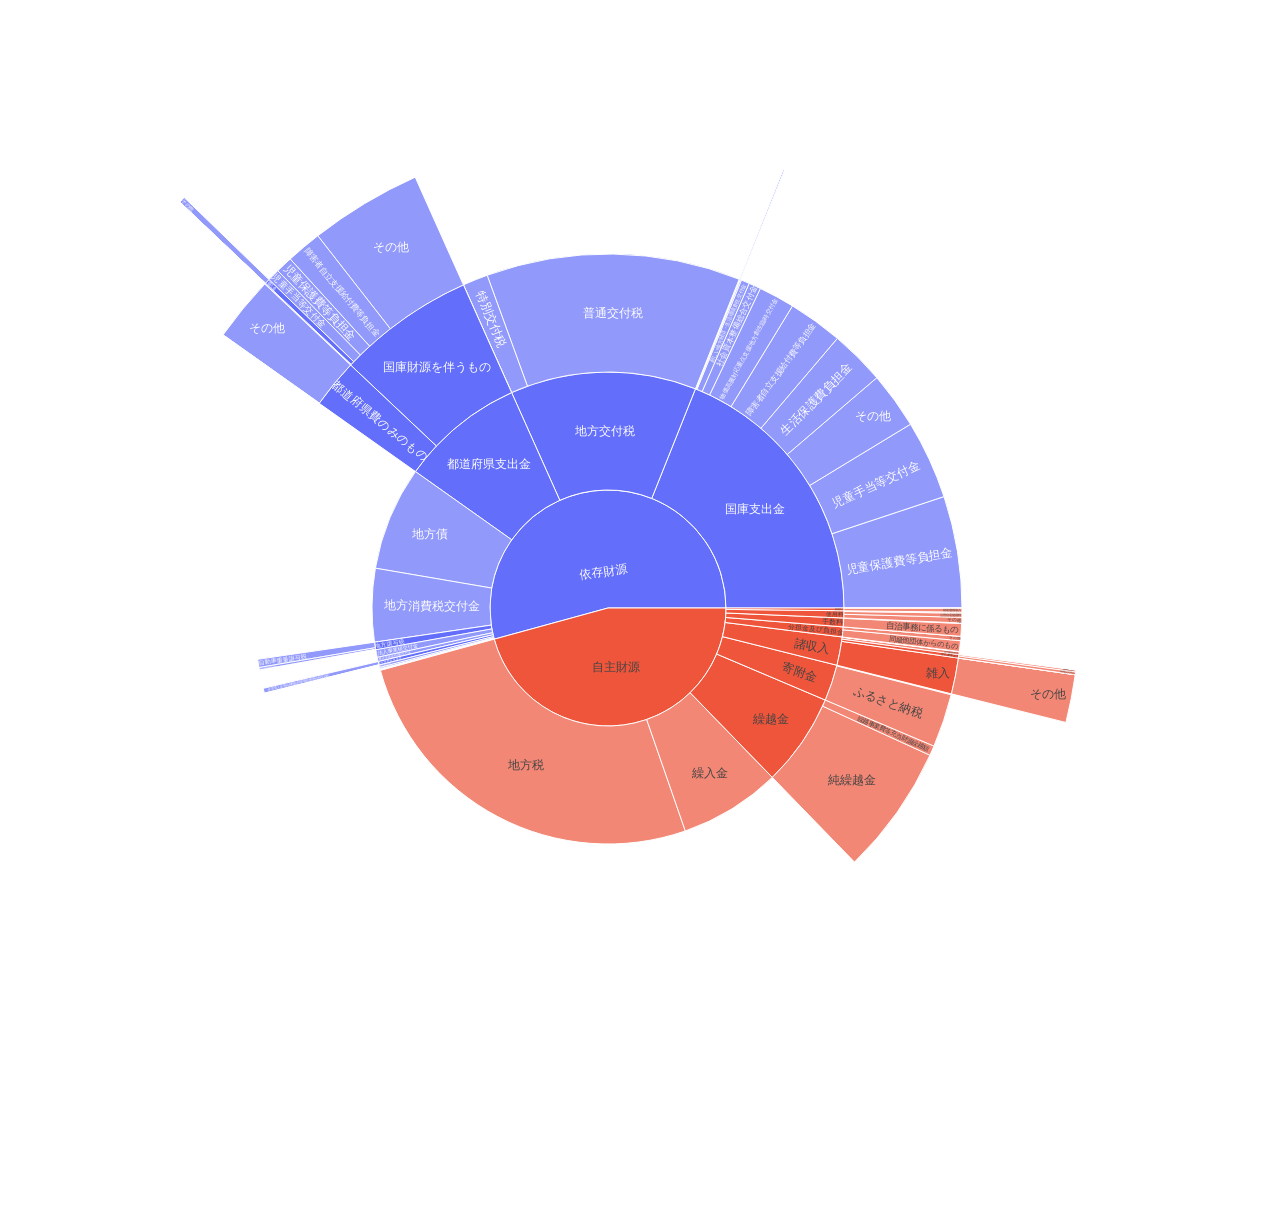
==== 04.html @ c1ac3ef8 "Add files via upload" ====
<html>
<head><meta charset="utf-8" /></head>
<body>
    <div>                        <script type="text/javascript">window.PlotlyConfig = {MathJaxConfig: 'local'};</script>
        <script type="text/javascript">/**
* plotly.js v2.32.0
* Copyright 2012-2024, Plotly, Inc.
* All rights reserved.
* Licensed under the MIT license
*/
/*! For license information please see plotly.min.js.LICENSE.txt */
!function(t,e){"object"==typeof exports&&"object"==typeof module?module.exports=e():"function"==typeof define&&define.amd?define([],e):"object"==typeof exports?exports.Plotly=e():t.Plotly=e()}(self,(function(){return function(){var t={79288:function(t,e,r){"use strict";var n=r(3400),i={"X,X div":'direction:ltr;font-family:"Open Sans",verdana,arial,sans-serif;margin:0;padding:0;',"X input,X button":'font-family:"Open Sans",verdana,arial,sans-serif;',"X input:focus,X button:focus":"outline:none;","X a":"text-decoration:none;","X a:hover":"text-decoration:none;","X .crisp":"shape-rendering:crispEdges;","X .user-select-none":"-webkit-user-select:none;-moz-user-select:none;-ms-user-select:none;-o-user-select:none;user-select:none;","X svg":"overflow:hidden;","X svg a":"fill:#447adb;","X svg a:hover":"fill:#3c6dc5;","X .main-svg":"position:absolute;top:0;left:0;pointer-events:none;","X .main-svg .draglayer":"pointer-events:all;","X .cursor-default":"cursor:default;","X .cursor-pointer":"cursor:pointer;","X .cursor-crosshair":"cursor:crosshair;","X .cursor-move":"cursor:move;","X .cursor-col-resize":"cursor:col-resize;","X .cursor-row-resize":"cursor:row-resize;","X .cursor-ns-resize":"cursor:ns-resize;","X .cursor-ew-resize":"cursor:ew-resize;","X .cursor-sw-resize":"cursor:sw-resize;","X .cursor-s-resize":"cursor:s-resize;","X .cursor-se-resize":"cursor:se-resize;","X .cursor-w-resize":"cursor:w-resize;","X .cursor-e-resize":"cursor:e-resize;","X .cursor-nw-resize":"cursor:nw-resize;","X .cursor-n-resize":"cursor:n-resize;","X .cursor-ne-resize":"cursor:ne-resize;","X .cursor-grab":"cursor:-webkit-grab;cursor:grab;","X .modebar":"position:absolute;top:2px;right:2px;","X .ease-bg":"-webkit-transition:background-color .3s ease 0s;-moz-transition:background-color .3s ease 0s;-ms-transition:background-color .3s ease 0s;-o-transition:background-color .3s ease 0s;transition:background-color .3s ease 0s;","X .modebar--hover>:not(.watermark)":"opacity:0;-webkit-transition:opacity .3s ease 0s;-moz-transition:opacity .3s ease 0s;-ms-transition:opacity .3s ease 0s;-o-transition:opacity .3s ease 0s;transition:opacity .3s ease 0s;","X:hover .modebar--hover .modebar-group":"opacity:1;","X .modebar-group":"float:left;display:inline-block;box-sizing:border-box;padding-left:8px;position:relative;vertical-align:middle;white-space:nowrap;","X .modebar-btn":"position:relative;font-size:16px;padding:3px 4px;height:22px;cursor:pointer;line-height:normal;box-sizing:border-box;","X .modebar-btn svg":"position:relative;top:2px;","X .modebar.vertical":"display:flex;flex-direction:column;flex-wrap:wrap;align-content:flex-end;max-height:100%;","X .modebar.vertical svg":"top:-1px;","X .modebar.vertical .modebar-group":"display:block;float:none;padding-left:0px;padding-bottom:8px;","X .modebar.vertical .modebar-group .modebar-btn":"display:block;text-align:center;","X [data-title]:before,X [data-title]:after":"position:absolute;-webkit-transform:translate3d(0, 0, 0);-moz-transform:translate3d(0, 0, 0);-ms-transform:translate3d(0, 0, 0);-o-transform:translate3d(0, 0, 0);transform:translate3d(0, 0, 0);display:none;opacity:0;z-index:1001;pointer-events:none;top:110%;right:50%;","X [data-title]:hover:before,X [data-title]:hover:after":"display:block;opacity:1;","X [data-title]:before":'content:"";position:absolute;background:rgba(0,0,0,0);border:6px solid rgba(0,0,0,0);z-index:1002;margin-top:-12px;border-bottom-color:#69738a;margin-right:-6px;',"X [data-title]:after":"content:attr(data-title);background:#69738a;color:#fff;padding:8px 10px;font-size:12px;line-height:12px;white-space:nowrap;margin-right:-18px;border-radius:2px;","X .vertical [data-title]:before,X .vertical [data-title]:after":"top:0%;right:200%;","X .vertical [data-title]:before":"border:6px solid rgba(0,0,0,0);border-left-color:#69738a;margin-top:8px;margin-right:-30px;",Y:'font-family:"Open Sans",verdana,arial,sans-serif;position:fixed;top:50px;right:20px;z-index:10000;font-size:10pt;max-width:180px;',"Y p":"margin:0;","Y .notifier-note":"min-width:180px;max-width:250px;border:1px solid #fff;z-index:3000;margin:0;background-color:#8c97af;background-color:rgba(140,151,175,.9);color:#fff;padding:10px;overflow-wrap:break-word;word-wrap:break-word;-ms-hyphens:auto;-webkit-hyphens:auto;hyphens:auto;","Y .notifier-close":"color:#fff;opacity:.8;float:right;padding:0 5px;background:none;border:none;font-size:20px;font-weight:bold;line-height:20px;","Y .notifier-close:hover":"color:#444;text-decoration:none;cursor:pointer;"};for(var a in i){var o=a.replace(/^,/," ,").replace(/X/g,".js-plotly-plot .plotly").replace(/Y/g,".plotly-notifier");n.addStyleRule(o,i[a])}},86712:function(t,e,r){"use strict";t.exports=r(84224)},37240:function(t,e,r){"use strict";t.exports=r(51132)},29744:function(t,e,r){"use strict";t.exports=r(94456)},29352:function(t,e,r){"use strict";t.exports=r(67244)},96144:function(t,e,r){"use strict";t.exports=r(97776)},53219:function(t,e,r){"use strict";t.exports=r(61712)},4624:function(t,e,r){"use strict";t.exports=r(95856)},54543:function(t,e,r){"use strict";t.exports=r(54272)},45e3:function(t,e,r){"use strict";t.exports=r(85404)},62300:function(t,e,r){"use strict";t.exports=r(26048)},6920:function(t,e,r){"use strict";t.exports=r(66240)},10264:function(t,e,r){"use strict";t.exports=r(40448)},32016:function(t,e,r){"use strict";t.exports=r(64884)},27528:function(t,e,r){"use strict";t.exports=r(15088)},75556:function(t,e,r){"use strict";t.exports=r(76744)},39204:function(t,e,r){"use strict";t.exports=r(94704)},73996:function(t,e,r){"use strict";t.exports=r(62396)},16489:function(t,e,r){"use strict";t.exports=r(32028)},5e3:function(t,e,r){"use strict";t.exports=r(81932)},77280:function(t,e,r){"use strict";t.exports=r(45536)},33992:function(t,e,r){"use strict";t.exports=r(42600)},17600:function(t,e,r){"use strict";t.exports=r(21536)},49116:function(t,e,r){"use strict";t.exports=r(65664)},46808:function(t,e,r){"use strict";t.exports=r(29044)},36168:function(t,e,r){"use strict";t.exports=r(48928)},13792:function(t,e,r){"use strict";var n=r(32016);n.register([r(37240),r(29352),r(5e3),r(33992),r(17600),r(49116),r(6920),r(67484),r(79440),r(39204),r(83096),r(36168),r(20260),r(63560),r(65832),r(46808),r(73996),r(48824),r(89904),r(25120),r(13752),r(4340),r(62300),r(29800),r(8363),r(54543),r(86636),r(42192),r(32140),r(77280),r(89296),r(56816),r(70192),r(45e3),r(27528),r(84764),r(3920),r(50248),r(4624),r(69967),r(10264),r(86152),r(53219),r(81604),r(63796),r(29744),r(89336),r(86712),r(75556),r(16489),r(97312),r(96144)]),t.exports=n},3920:function(t,e,r){"use strict";t.exports=r(43480)},25120:function(t,e,r){"use strict";t.exports=r(6296)},4340:function(t,e,r){"use strict";t.exports=r(7404)},86152:function(t,e,r){"use strict";t.exports=r(65456)},56816:function(t,e,r){"use strict";t.exports=r(22020)},89296:function(t,e,r){"use strict";t.exports=r(29928)},20260:function(t,e,r){"use strict";t.exports=r(75792)},32140:function(t,e,r){"use strict";t.exports=r(156)},84764:function(t,e,r){"use strict";t.exports=r(45499)},48824:function(t,e,r){"use strict";t.exports=r(3296)},69967:function(t,e,r){"use strict";t.exports=r(4184)},8363:function(t,e,r){"use strict";t.exports=r(36952)},86636:function(t,e,r){"use strict";t.exports=r(38983)},70192:function(t,e,r){"use strict";t.exports=r(11572)},81604:function(t,e,r){"use strict";t.exports=r(76924)},63796:function(t,e,r){"use strict";t.exports=r(62944)},89336:function(t,e,r){"use strict";t.exports=r(95443)},67484:function(t,e,r){"use strict";t.exports=r(34864)},97312:function(t,e,r){"use strict";t.exports=r(76272)},42192:function(t,e,r){"use strict";t.exports=r(97924)},29800:function(t,e,r){"use strict";t.exports=r(15436)},63560:function(t,e,r){"use strict";t.exports=r(5621)},89904:function(t,e,r){"use strict";t.exports=r(91304)},50248:function(t,e,r){"use strict";t.exports=r(41724)},65832:function(t,e,r){"use strict";t.exports=r(31991)},79440:function(t,e,r){"use strict";t.exports=r(22869)},13752:function(t,e,r){"use strict";t.exports=r(67776)},83096:function(t,e,r){"use strict";t.exports=r(95952)},72196:function(t){"use strict";t.exports=[{path:"",backoff:0},{path:"M-2.4,-3V3L0.6,0Z",backoff:.6},{path:"M-3.7,-2.5V2.5L1.3,0Z",backoff:1.3},{path:"M-4.45,-3L-1.65,-0.2V0.2L-4.45,3L1.55,0Z",backoff:1.55},{path:"M-2.2,-2.2L-0.2,-0.2V0.2L-2.2,2.2L-1.4,3L1.6,0L-1.4,-3Z",backoff:1.6},{path:"M-4.4,-2.1L-0.6,-0.2V0.2L-4.4,2.1L-4,3L2,0L-4,-3Z",backoff:2},{path:"M2,0A2,2 0 1,1 0,-2A2,2 0 0,1 2,0Z",backoff:0,noRotate:!0},{path:"M2,2V-2H-2V2Z",backoff:0,noRotate:!0}]},13916:function(t,e,r){"use strict";var n=r(72196),i=r(25376),a=r(33816),o=r(31780).templatedArray;r(36208),t.exports=o("annotation",{visible:{valType:"boolean",dflt:!0,editType:"calc+arraydraw"},text:{valType:"string",editType:"calc+arraydraw"},textangle:{valType:"angle",dflt:0,editType:"calc+arraydraw"},font:i({editType:"calc+arraydraw",colorEditType:"arraydraw"}),width:{valType:"number",min:1,dflt:null,editType:"calc+arraydraw"},height:{valType:"number",min:1,dflt:null,editType:"calc+arraydraw"},opacity:{valType:"number",min:0,max:1,dflt:1,editType:"arraydraw"},align:{valType:"enumerated",values:["left","center","right"],dflt:"center",editType:"arraydraw"},valign:{valType:"enumerated",values:["top","middle","bottom"],dflt:"middle",editType:"arraydraw"},bgcolor:{valType:"color",dflt:"rgba(0,0,0,0)",editType:"arraydraw"},bordercolor:{valType:"color",dflt:"rgba(0,0,0,0)",editType:"arraydraw"},borderpad:{valType:"number",min:0,dflt:1,editType:"calc+arraydraw"},borderwidth:{valType:"number",min:0,dflt:1,editType:"calc+arraydraw"},showarrow:{valType:"boolean",dflt:!0,editType:"calc+arraydraw"},arrowcolor:{valType:"color",editType:"arraydraw"},arrowhead:{valType:"integer",min:0,max:n.length,dflt:1,editType:"arraydraw"},startarrowhead:{valType:"integer",min:0,max:n.length,dflt:1,editType:"arraydraw"},arrowside:{valType:"flaglist",flags:["end","start"],extras:["none"],dflt:"end",editType:"arraydraw"},arrowsize:{valType:"number",min:.3,dflt:1,editType:"calc+arraydraw"},startarrowsize:{valType:"number",min:.3,dflt:1,editType:"calc+arraydraw"},arrowwidth:{valType:"number",min:.1,editType:"calc+arraydraw"},standoff:{valType:"number",min:0,dflt:0,editType:"calc+arraydraw"},startstandoff:{valType:"number",min:0,dflt:0,editType:"calc+arraydraw"},ax:{valType:"any",editType:"calc+arraydraw"},ay:{valType:"any",editType:"calc+arraydraw"},axref:{valType:"enumerated",dflt:"pixel",values:["pixel",a.idRegex.x.toString()],editType:"calc"},ayref:{valType:"enumerated",dflt:"pixel",values:["pixel",a.idRegex.y.toString()],editType:"calc"},xref:{valType:"enumerated",values:["paper",a.idRegex.x.toString()],editType:"calc"},x:{valType:"any",editType:"calc+arraydraw"},xanchor:{valType:"enumerated",values:["auto","left","center","right"],dflt:"auto",editType:"calc+arraydraw"},xshift:{valType:"number",dflt:0,editType:"calc+arraydraw"},yref:{valType:"enumerated",values:["paper",a.idRegex.y.toString()],editType:"calc"},y:{valType:"any",editType:"calc+arraydraw"},yanchor:{valType:"enumerated",values:["auto","top","middle","bottom"],dflt:"auto",editType:"calc+arraydraw"},yshift:{valType:"number",dflt:0,editType:"calc+arraydraw"},clicktoshow:{valType:"enumerated",values:[!1,"onoff","onout"],dflt:!1,editType:"arraydraw"},xclick:{valType:"any",editType:"arraydraw"},yclick:{valType:"any",editType:"arraydraw"},hovertext:{valType:"string",editType:"arraydraw"},hoverlabel:{bgcolor:{valType:"color",editType:"arraydraw"},bordercolor:{valType:"color",editType:"arraydraw"},font:i({editType:"arraydraw"}),editType:"arraydraw"},captureevents:{valType:"boolean",editType:"arraydraw"},editType:"calc",_deprecated:{ref:{valType:"string",editType:"calc"}}})},90272:function(t,e,r){"use strict";var n=r(3400),i=r(54460),a=r(23816).draw;function o(t){var e=t._fullLayout;n.filterVisible(e.annotations).forEach((function(e){var r=i.getFromId(t,e.xref),n=i.getFromId(t,e.yref),a=i.getRefType(e.xref),o=i.getRefType(e.yref);e._extremes={},"range"===a&&s(e,r),"range"===o&&s(e,n)}))}function s(t,e){var r,n=e._id,a=n.charAt(0),o=t[a],s=t["a"+a],l=t[a+"ref"],u=t["a"+a+"ref"],c=t["_"+a+"padplus"],f=t["_"+a+"padminus"],h={x:1,y:-1}[a]*t[a+"shift"],p=3*t.arrowsize*t.arrowwidth||0,d=p+h,v=p-h,g=3*t.startarrowsize*t.arrowwidth||0,y=g+h,m=g-h;if(u===l){var x=i.findExtremes(e,[e.r2c(o)],{ppadplus:d,ppadminus:v}),b=i.findExtremes(e,[e.r2c(s)],{ppadplus:Math.max(c,y),ppadminus:Math.max(f,m)});r={min:[x.min[0],b.min[0]],max:[x.max[0],b.max[0]]}}else y=s?y+s:y,m=s?m-s:m,r=i.findExtremes(e,[e.r2c(o)],{ppadplus:Math.max(c,d,y),ppadminus:Math.max(f,v,m)});t._extremes[n]=r}t.exports=function(t){var e=t._fullLayout;if(n.filterVisible(e.annotations).length&&t._fullData.length)return n.syncOrAsync([a,o],t)}},42300:function(t,e,r){"use strict";var n=r(3400),i=r(24040),a=r(31780).arrayEditor;function o(t,e){var r,n,i,a,o,l,u,c=t._fullLayout.annotations,f=[],h=[],p=[],d=(e||[]).length;for(r=0;r<c.length;r++)if(a=(i=c[r]).clicktoshow){for(n=0;n<d;n++)if(l=(o=e[n]).xaxis,u=o.yaxis,l._id===i.xref&&u._id===i.yref&&l.d2r(o.x)===s(i._xclick,l)&&u.d2r(o.y)===s(i._yclick,u)){(i.visible?"onout"===a?h:p:f).push(r);break}n===d&&i.visible&&"onout"===a&&h.push(r)}return{on:f,off:h,explicitOff:p}}function s(t,e){return"log"===e.type?e.l2r(t):e.d2r(t)}t.exports={hasClickToShow:function(t,e){var r=o(t,e);return r.on.length>0||r.explicitOff.length>0},onClick:function(t,e){var r,s,l=o(t,e),u=l.on,c=l.off.concat(l.explicitOff),f={},h=t._fullLayout.annotations;if(u.length||c.length){for(r=0;r<u.length;r++)(s=a(t.layout,"annotations",h[u[r]])).modifyItem("visible",!0),n.extendFlat(f,s.getUpdateObj());for(r=0;r<c.length;r++)(s=a(t.layout,"annotations",h[c[r]])).modifyItem("visible",!1),n.extendFlat(f,s.getUpdateObj());return i.call("update",t,{},f)}}}},87192:function(t,e,r){"use strict";var n=r(3400),i=r(76308);t.exports=function(t,e,r,a){a("opacity");var o=a("bgcolor"),s=a("bordercolor"),l=i.opacity(s);a("borderpad");var u=a("borderwidth"),c=a("showarrow");if(a("text",c?" ":r._dfltTitle.annotation),a("textangle"),n.coerceFont(a,"font",r.font),a("width"),a("align"),a("height")&&a("valign"),c){var f,h,p=a("arrowside");-1!==p.indexOf("end")&&(f=a("arrowhead"),h=a("arrowsize")),-1!==p.indexOf("start")&&(a("startarrowhead",f),a("startarrowsize",h)),a("arrowcolor",l?e.bordercolor:i.defaultLine),a("arrowwidth",2*(l&&u||1)),a("standoff"),a("startstandoff")}var d=a("hovertext"),v=r.hoverlabel||{};if(d){var g=a("hoverlabel.bgcolor",v.bgcolor||(i.opacity(o)?i.rgb(o):i.defaultLine)),y=a("hoverlabel.bordercolor",v.bordercolor||i.contrast(g)),m=n.extendFlat({},v.font);m.color||(m.color=y),n.coerceFont(a,"hoverlabel.font",m)}a("captureevents",!!d)}},26828:function(t,e,r){"use strict";var n=r(38248),i=r(36896);t.exports=function(t,e,r,a){e=e||{};var o="log"===r&&"linear"===e.type,s="linear"===r&&"log"===e.type;if(o||s)for(var l,u,c=t._fullLayout.annotations,f=e._id.charAt(0),h=0;h<c.length;h++)l=c[h],u="annotations["+h+"].",l[f+"ref"]===e._id&&p(f),l["a"+f+"ref"]===e._id&&p("a"+f);function p(t){var r=l[t],s=null;s=o?i(r,e.range):Math.pow(10,r),n(s)||(s=null),a(u+t,s)}}},45216:function(t,e,r){"use strict";var n=r(3400),i=r(54460),a=r(51272),o=r(87192),s=r(13916);function l(t,e,r){function a(r,i){return n.coerce(t,e,s,r,i)}var l=a("visible"),u=a("clicktoshow");if(l||u){o(t,e,r,a);for(var c=e.showarrow,f=["x","y"],h=[-10,-30],p={_fullLayout:r},d=0;d<2;d++){var v=f[d],g=i.coerceRef(t,e,p,v,"","paper");if("paper"!==g&&i.getFromId(p,g)._annIndices.push(e._index),i.coercePosition(e,p,a,g,v,.5),c){var y="a"+v,m=i.coerceRef(t,e,p,y,"pixel",["pixel","paper"]);"pixel"!==m&&m!==g&&(m=e[y]="pixel");var x="pixel"===m?h[d]:.4;i.coercePosition(e,p,a,m,y,x)}a(v+"anchor"),a(v+"shift")}if(n.noneOrAll(t,e,["x","y"]),c&&n.noneOrAll(t,e,["ax","ay"]),u){var b=a("xclick"),_=a("yclick");e._xclick=void 0===b?e.x:i.cleanPosition(b,p,e.xref),e._yclick=void 0===_?e.y:i.cleanPosition(_,p,e.yref)}}}t.exports=function(t,e){a(t,e,{name:"annotations",handleItemDefaults:l})}},23816:function(t,e,r){"use strict";var n=r(33428),i=r(24040),a=r(7316),o=r(3400),s=o.strTranslate,l=r(54460),u=r(76308),c=r(43616),f=r(93024),h=r(72736),p=r(93972),d=r(86476),v=r(31780).arrayEditor,g=r(33652);function y(t,e){var r=t._fullLayout.annotations[e]||{},n=l.getFromId(t,r.xref),i=l.getFromId(t,r.yref);n&&n.setScale(),i&&i.setScale(),x(t,r,e,!1,n,i)}function m(t,e,r,n,i){var a=i[r],o=i[r+"ref"],s=-1!==r.indexOf("y"),u="domain"===l.getRefType(o),c=s?n.h:n.w;return t?u?a+(s?-e:e)/t._length:t.p2r(t.r2p(a)+e):a+(s?-e:e)/c}function x(t,e,r,a,y,x){var b,_,w=t._fullLayout,T=t._fullLayout._size,k=t._context.edits;a?(b="annotation-"+a,_=a+".annotations"):(b="annotation",_="annotations");var A=v(t.layout,_,e),M=A.modifyBase,S=A.modifyItem,E=A.getUpdateObj;w._infolayer.selectAll("."+b+'[data-index="'+r+'"]').remove();var L="clip"+w._uid+"_ann"+r;if(e._input&&!1!==e.visible){var C={x:{},y:{}},P=+e.textangle||0,O=w._infolayer.append("g").classed(b,!0).attr("data-index",String(r)).style("opacity",e.opacity),I=O.append("g").classed("annotation-text-g",!0),z=k[e.showarrow?"annotationTail":"annotationPosition"],D=e.captureevents||k.annotationText||z,R=I.append("g").style("pointer-events",D?"all":null).call(p,"pointer").on("click",(function(){t._dragging=!1,t.emit("plotly_clickannotation",W(n.event))}));e.hovertext&&R.on("mouseover",(function(){var r=e.hoverlabel,n=r.font,i=this.getBoundingClientRect(),a=t.getBoundingClientRect();f.loneHover({x0:i.left-a.left,x1:i.right-a.left,y:(i.top+i.bottom)/2-a.top,text:e.hovertext,color:r.bgcolor,borderColor:r.bordercolor,fontFamily:n.family,fontSize:n.size,fontColor:n.color,fontWeight:n.weight,fontStyle:n.style,fontVariant:n.variant},{container:w._hoverlayer.node(),outerContainer:w._paper.node(),gd:t})})).on("mouseout",(function(){f.loneUnhover(w._hoverlayer.node())}));var F=e.borderwidth,B=e.borderpad,N=F+B,j=R.append("rect").attr("class","bg").style("stroke-width",F+"px").call(u.stroke,e.bordercolor).call(u.fill,e.bgcolor),U=e.width||e.height,V=w._topclips.selectAll("#"+L).data(U?[0]:[]);V.enter().append("clipPath").classed("annclip",!0).attr("id",L).append("rect"),V.exit().remove();var q=e.font,H=w._meta?o.templateString(e.text,w._meta):e.text,G=R.append("text").classed("annotation-text",!0).text(H);k.annotationText?G.call(h.makeEditable,{delegate:R,gd:t}).call(Y).on("edit",(function(r){e.text=r,this.call(Y),S("text",r),y&&y.autorange&&M(y._name+".autorange",!0),x&&x.autorange&&M(x._name+".autorange",!0),i.call("_guiRelayout",t,E())})):G.call(Y)}else n.selectAll("#"+L).remove();function W(t){var n={index:r,annotation:e._input,fullAnnotation:e,event:t};return a&&(n.subplotId=a),n}function Y(r){return r.call(c.font,q).attr({"text-anchor":{left:"start",right:"end"}[e.align]||"middle"}),h.convertToTspans(r,t,X),r}function X(){var r=G.selectAll("a");1===r.size()&&r.text()===G.text()&&R.insert("a",":first-child").attr({"xlink:xlink:href":r.attr("xlink:href"),"xlink:xlink:show":r.attr("xlink:show")}).style({cursor:"pointer"}).node().appendChild(j.node());var n=R.select(".annotation-text-math-group"),f=!n.empty(),v=c.bBox((f?n:G).node()),b=v.width,_=v.height,A=e.width||b,D=e.height||_,B=Math.round(A+2*N),q=Math.round(D+2*N);function H(t,e){return"auto"===e&&(e=t<1/3?"left":t>2/3?"right":"center"),{center:0,middle:0,left:.5,bottom:-.5,right:-.5,top:.5}[e]}for(var Y=!1,X=["x","y"],Z=0;Z<X.length;Z++){var K,J,$,Q,tt,et=X[Z],rt=e[et+"ref"]||et,nt=e["a"+et+"ref"],it={x:y,y:x}[et],at=(P+("x"===et?0:-90))*Math.PI/180,ot=B*Math.cos(at),st=q*Math.sin(at),lt=Math.abs(ot)+Math.abs(st),ut=e[et+"anchor"],ct=e[et+"shift"]*("x"===et?1:-1),ft=C[et],ht=l.getRefType(rt);if(it&&"domain"!==ht){var pt=it.r2fraction(e[et]);(pt<0||pt>1)&&(nt===rt?((pt=it.r2fraction(e["a"+et]))<0||pt>1)&&(Y=!0):Y=!0),K=it._offset+it.r2p(e[et]),Q=.5}else{var dt="domain"===ht;"x"===et?($=e[et],K=dt?it._offset+it._length*$:K=T.l+T.w*$):($=1-e[et],K=dt?it._offset+it._length*$:K=T.t+T.h*$),Q=e.showarrow?.5:$}if(e.showarrow){ft.head=K;var vt=e["a"+et];if(tt=ot*H(.5,e.xanchor)-st*H(.5,e.yanchor),nt===rt){var gt=l.getRefType(nt);"domain"===gt?("y"===et&&(vt=1-vt),ft.tail=it._offset+it._length*vt):"paper"===gt?"y"===et?(vt=1-vt,ft.tail=T.t+T.h*vt):ft.tail=T.l+T.w*vt:ft.tail=it._offset+it.r2p(vt),J=tt}else ft.tail=K+vt,J=tt+vt;ft.text=ft.tail+tt;var yt=w["x"===et?"width":"height"];if("paper"===rt&&(ft.head=o.constrain(ft.head,1,yt-1)),"pixel"===nt){var mt=-Math.max(ft.tail-3,ft.text),xt=Math.min(ft.tail+3,ft.text)-yt;mt>0?(ft.tail+=mt,ft.text+=mt):xt>0&&(ft.tail-=xt,ft.text-=xt)}ft.tail+=ct,ft.head+=ct}else J=tt=lt*H(Q,ut),ft.text=K+tt;ft.text+=ct,tt+=ct,J+=ct,e["_"+et+"padplus"]=lt/2+J,e["_"+et+"padminus"]=lt/2-J,e["_"+et+"size"]=lt,e["_"+et+"shift"]=tt}if(Y)R.remove();else{var bt=0,_t=0;if("left"!==e.align&&(bt=(A-b)*("center"===e.align?.5:1)),"top"!==e.valign&&(_t=(D-_)*("middle"===e.valign?.5:1)),f)n.select("svg").attr({x:N+bt-1,y:N+_t}).call(c.setClipUrl,U?L:null,t);else{var wt=N+_t-v.top,Tt=N+bt-v.left;G.call(h.positionText,Tt,wt).call(c.setClipUrl,U?L:null,t)}V.select("rect").call(c.setRect,N,N,A,D),j.call(c.setRect,F/2,F/2,B-F,q-F),R.call(c.setTranslate,Math.round(C.x.text-B/2),Math.round(C.y.text-q/2)),I.attr({transform:"rotate("+P+","+C.x.text+","+C.y.text+")"});var kt,At=function(r,n){O.selectAll(".annotation-arrow-g").remove();var l=C.x.head,f=C.y.head,h=C.x.tail+r,p=C.y.tail+n,v=C.x.text+r,b=C.y.text+n,_=o.rotationXYMatrix(P,v,b),w=o.apply2DTransform(_),A=o.apply2DTransform2(_),L=+j.attr("width"),z=+j.attr("height"),D=v-.5*L,F=D+L,B=b-.5*z,N=B+z,U=[[D,B,D,N],[D,N,F,N],[F,N,F,B],[F,B,D,B]].map(A);if(!U.reduce((function(t,e){return t^!!o.segmentsIntersect(l,f,l+1e6,f+1e6,e[0],e[1],e[2],e[3])}),!1)){U.forEach((function(t){var e=o.segmentsIntersect(h,p,l,f,t[0],t[1],t[2],t[3]);e&&(h=e.x,p=e.y)}));var V=e.arrowwidth,q=e.arrowcolor,H=e.arrowside,G=O.append("g").style({opacity:u.opacity(q)}).classed("annotation-arrow-g",!0),W=G.append("path").attr("d","M"+h+","+p+"L"+l+","+f).style("stroke-width",V+"px").call(u.stroke,u.rgb(q));if(g(W,H,e),k.annotationPosition&&W.node().parentNode&&!a){var Y=l,X=f;if(e.standoff){var Z=Math.sqrt(Math.pow(l-h,2)+Math.pow(f-p,2));Y+=e.standoff*(h-l)/Z,X+=e.standoff*(p-f)/Z}var K,J,$=G.append("path").classed("annotation-arrow",!0).classed("anndrag",!0).classed("cursor-move",!0).attr({d:"M3,3H-3V-3H3ZM0,0L"+(h-Y)+","+(p-X),transform:s(Y,X)}).style("stroke-width",V+6+"px").call(u.stroke,"rgba(0,0,0,0)").call(u.fill,"rgba(0,0,0,0)");d.init({element:$.node(),gd:t,prepFn:function(){var t=c.getTranslate(R);K=t.x,J=t.y,y&&y.autorange&&M(y._name+".autorange",!0),x&&x.autorange&&M(x._name+".autorange",!0)},moveFn:function(t,r){var n=w(K,J),i=n[0]+t,a=n[1]+r;R.call(c.setTranslate,i,a),S("x",m(y,t,"x",T,e)),S("y",m(x,r,"y",T,e)),e.axref===e.xref&&S("ax",m(y,t,"ax",T,e)),e.ayref===e.yref&&S("ay",m(x,r,"ay",T,e)),G.attr("transform",s(t,r)),I.attr({transform:"rotate("+P+","+i+","+a+")"})},doneFn:function(){i.call("_guiRelayout",t,E());var e=document.querySelector(".js-notes-box-panel");e&&e.redraw(e.selectedObj)}})}}};e.showarrow&&At(0,0),z&&d.init({element:R.node(),gd:t,prepFn:function(){kt=I.attr("transform")},moveFn:function(t,r){var n="pointer";if(e.showarrow)e.axref===e.xref?S("ax",m(y,t,"ax",T,e)):S("ax",e.ax+t),e.ayref===e.yref?S("ay",m(x,r,"ay",T.w,e)):S("ay",e.ay+r),At(t,r);else{if(a)return;var i,o;if(y)i=m(y,t,"x",T,e);else{var l=e._xsize/T.w,u=e.x+(e._xshift-e.xshift)/T.w-l/2;i=d.align(u+t/T.w,l,0,1,e.xanchor)}if(x)o=m(x,r,"y",T,e);else{var c=e._ysize/T.h,f=e.y-(e._yshift+e.yshift)/T.h-c/2;o=d.align(f-r/T.h,c,0,1,e.yanchor)}S("x",i),S("y",o),y&&x||(n=d.getCursor(y?.5:i,x?.5:o,e.xanchor,e.yanchor))}I.attr({transform:s(t,r)+kt}),p(R,n)},clickFn:function(r,n){e.captureevents&&t.emit("plotly_clickannotation",W(n))},doneFn:function(){p(R),i.call("_guiRelayout",t,E());var e=document.querySelector(".js-notes-box-panel");e&&e.redraw(e.selectedObj)}})}}}t.exports={draw:function(t){var e=t._fullLayout;e._infolayer.selectAll(".annotation").remove();for(var r=0;r<e.annotations.length;r++)e.annotations[r].visible&&y(t,r);return a.previousPromises(t)},drawOne:y,drawRaw:x}},33652:function(t,e,r){"use strict";var n=r(33428),i=r(76308),a=r(72196),o=r(3400),s=o.strScale,l=o.strRotate,u=o.strTranslate;t.exports=function(t,e,r){var o,c,f,h,p=t.node(),d=a[r.arrowhead||0],v=a[r.startarrowhead||0],g=(r.arrowwidth||1)*(r.arrowsize||1),y=(r.arrowwidth||1)*(r.startarrowsize||1),m=e.indexOf("start")>=0,x=e.indexOf("end")>=0,b=d.backoff*g+r.standoff,_=v.backoff*y+r.startstandoff;if("line"===p.nodeName){o={x:+t.attr("x1"),y:+t.attr("y1")},c={x:+t.attr("x2"),y:+t.attr("y2")};var w=o.x-c.x,T=o.y-c.y;if(h=(f=Math.atan2(T,w))+Math.PI,b&&_&&b+_>Math.sqrt(w*w+T*T))return void z();if(b){if(b*b>w*w+T*T)return void z();var k=b*Math.cos(f),A=b*Math.sin(f);c.x+=k,c.y+=A,t.attr({x2:c.x,y2:c.y})}if(_){if(_*_>w*w+T*T)return void z();var M=_*Math.cos(f),S=_*Math.sin(f);o.x-=M,o.y-=S,t.attr({x1:o.x,y1:o.y})}}else if("path"===p.nodeName){var E=p.getTotalLength(),L="";if(E<b+_)return void z();var C=p.getPointAtLength(0),P=p.getPointAtLength(.1);f=Math.atan2(C.y-P.y,C.x-P.x),o=p.getPointAtLength(Math.min(_,E)),L="0px,"+_+"px,";var O=p.getPointAtLength(E),I=p.getPointAtLength(E-.1);h=Math.atan2(O.y-I.y,O.x-I.x),c=p.getPointAtLength(Math.max(0,E-b)),L+=E-(L?_+b:b)+"px,"+E+"px",t.style("stroke-dasharray",L)}function z(){t.style("stroke-dasharray","0px,100px")}function D(e,a,o,c){e.path&&(e.noRotate&&(o=0),n.select(p.parentNode).append("path").attr({class:t.attr("class"),d:e.path,transform:u(a.x,a.y)+l(180*o/Math.PI)+s(c)}).style({fill:i.rgb(r.arrowcolor),"stroke-width":0}))}m&&D(v,o,f,y),x&&D(d,c,h,g)}},79180:function(t,e,r){"use strict";var n=r(23816),i=r(42300);t.exports={moduleType:"component",name:"annotations",layoutAttributes:r(13916),supplyLayoutDefaults:r(45216),includeBasePlot:r(36632)("annotations"),calcAutorange:r(90272),draw:n.draw,drawOne:n.drawOne,drawRaw:n.drawRaw,hasClickToShow:i.hasClickToShow,onClick:i.onClick,convertCoords:r(26828)}},45899:function(t,e,r){"use strict";var n=r(13916),i=r(67824).overrideAll,a=r(31780).templatedArray;t.exports=i(a("annotation",{visible:n.visible,x:{valType:"any"},y:{valType:"any"},z:{valType:"any"},ax:{valType:"number"},ay:{valType:"number"},xanchor:n.xanchor,xshift:n.xshift,yanchor:n.yanchor,yshift:n.yshift,text:n.text,textangle:n.textangle,font:n.font,width:n.width,height:n.height,opacity:n.opacity,align:n.align,valign:n.valign,bgcolor:n.bgcolor,bordercolor:n.bordercolor,borderpad:n.borderpad,borderwidth:n.borderwidth,showarrow:n.showarrow,arrowcolor:n.arrowcolor,arrowhead:n.arrowhead,startarrowhead:n.startarrowhead,arrowside:n.arrowside,arrowsize:n.arrowsize,startarrowsize:n.startarrowsize,arrowwidth:n.arrowwidth,standoff:n.standoff,startstandoff:n.startstandoff,hovertext:n.hovertext,hoverlabel:n.hoverlabel,captureevents:n.captureevents}),"calc","from-root")},42456:function(t,e,r){"use strict";var n=r(3400),i=r(54460);function a(t,e){var r=e.fullSceneLayout.domain,a=e.fullLayout._size,o={pdata:null,type:"linear",autorange:!1,range:[-1/0,1/0]};t._xa={},n.extendFlat(t._xa,o),i.setConvert(t._xa),t._xa._offset=a.l+r.x[0]*a.w,t._xa.l2p=function(){return.5*(1+t._pdata[0]/t._pdata[3])*a.w*(r.x[1]-r.x[0])},t._ya={},n.extendFlat(t._ya,o),i.setConvert(t._ya),t._ya._offset=a.t+(1-r.y[1])*a.h,t._ya.l2p=function(){return.5*(1-t._pdata[1]/t._pdata[3])*a.h*(r.y[1]-r.y[0])}}t.exports=function(t){for(var e=t.fullSceneLayout.annotations,r=0;r<e.length;r++)a(e[r],t);t.fullLayout._infolayer.selectAll(".annotation-"+t.id).remove()}},52808:function(t,e,r){"use strict";var n=r(3400),i=r(54460),a=r(51272),o=r(87192),s=r(45899);function l(t,e,r,a){function l(r,i){return n.coerce(t,e,s,r,i)}function u(t){var n=t+"axis",a={_fullLayout:{}};return a._fullLayout[n]=r[n],i.coercePosition(e,a,l,t,t,.5)}l("visible")&&(o(t,e,a.fullLayout,l),u("x"),u("y"),u("z"),n.noneOrAll(t,e,["x","y","z"]),e.xref="x",e.yref="y",e.zref="z",l("xanchor"),l("yanchor"),l("xshift"),l("yshift"),e.showarrow&&(e.axref="pixel",e.ayref="pixel",l("ax",-10),l("ay",-30),n.noneOrAll(t,e,["ax","ay"])))}t.exports=function(t,e,r){a(t,e,{name:"annotations",handleItemDefaults:l,fullLayout:r.fullLayout})}},71836:function(t,e,r){"use strict";var n=r(23816).drawRaw,i=r(94424),a=["x","y","z"];t.exports=function(t){for(var e=t.fullSceneLayout,r=t.dataScale,o=e.annotations,s=0;s<o.length;s++){for(var l=o[s],u=!1,c=0;c<3;c++){var f=a[c],h=l[f],p=e[f+"axis"].r2fraction(h);if(p<0||p>1){u=!0;break}}u?t.fullLayout._infolayer.select(".annotation-"+t.id+'[data-index="'+s+'"]').remove():(l._pdata=i(t.glplot.cameraParams,[e.xaxis.r2l(l.x)*r[0],e.yaxis.r2l(l.y)*r[1],e.zaxis.r2l(l.z)*r[2]]),n(t.graphDiv,l,s,t.id,l._xa,l._ya))}}},56864:function(t,e,r){"use strict";var n=r(24040),i=r(3400);t.exports={moduleType:"component",name:"annotations3d",schema:{subplots:{scene:{annotations:r(45899)}}},layoutAttributes:r(45899),handleDefaults:r(52808),includeBasePlot:function(t,e){var r=n.subplotsRegistry.gl3d;if(r)for(var a=r.attrRegex,o=Object.keys(t),s=0;s<o.length;s++){var l=o[s];a.test(l)&&(t[l].annotations||[]).length&&(i.pushUnique(e._basePlotModules,r),i.pushUnique(e._subplots.gl3d,l))}},convert:r(42456),draw:r(71836)}},54976:function(t,e,r){"use strict";t.exports=r(38700),r(15168),r(67020),r(89792),r(55668),r(65168),r(2084),r(26368),r(24747),r(65616),r(30632),r(73040),r(1104),r(51456),r(4592),r(45348)},97776:function(t,e,r){"use strict";var n=r(54976),i=r(3400),a=r(39032),o=a.EPOCHJD,s=a.ONEDAY,l={valType:"enumerated",values:i.sortObjectKeys(n.calendars),editType:"calc",dflt:"gregorian"},u=function(t,e,r,n){var a={};return a[r]=l,i.coerce(t,e,a,r,n)},c="##",f={d:{0:"dd","-":"d"},e:{0:"d","-":"d"},a:{0:"D","-":"D"},A:{0:"DD","-":"DD"},j:{0:"oo","-":"o"},W:{0:"ww","-":"w"},m:{0:"mm","-":"m"},b:{0:"M","-":"M"},B:{0:"MM","-":"MM"},y:{0:"yy","-":"yy"},Y:{0:"yyyy","-":"yyyy"},U:c,w:c,c:{0:"D M d %X yyyy","-":"D M d %X yyyy"},x:{0:"mm/dd/yyyy","-":"mm/dd/yyyy"}},h={};function p(t){var e=h[t];return e||(h[t]=n.instance(t))}function d(t){return i.extendFlat({},l,{description:t})}function v(t){return"Sets the calendar system to use with `"+t+"` date data."}var g={xcalendar:d(v("x"))},y=i.extendFlat({},g,{ycalendar:d(v("y"))}),m=i.extendFlat({},y,{zcalendar:d(v("z"))}),x=d(["Sets the calendar system to use for `range` and `tick0`","if this is a date axis. This does not set the calendar for","interpreting data on this axis, that's specified in the trace","or via the global `layout.calendar`"].join(" "));t.exports={moduleType:"component",name:"calendars",schema:{traces:{scatter:y,bar:y,box:y,heatmap:y,contour:y,histogram:y,histogram2d:y,histogram2dcontour:y,scatter3d:m,surface:m,mesh3d:m,scattergl:y,ohlc:g,candlestick:g},layout:{calendar:d(["Sets the default calendar system to use for interpreting and","displaying dates throughout the plot."].join(" "))},subplots:{xaxis:{calendar:x},yaxis:{calendar:x},scene:{xaxis:{calendar:x},yaxis:{calendar:x},zaxis:{calendar:x}},polar:{radialaxis:{calendar:x}}},transforms:{filter:{valuecalendar:d(["WARNING: All transforms are deprecated and may be removed from the API in next major version.","Sets the calendar system to use for `value`, if it is a date."].join(" ")),targetcalendar:d(["WARNING: All transforms are deprecated and may be removed from the API in next major version.","Sets the calendar system to use for `target`, if it is an","array of dates. If `target` is a string (eg *x*) we use the","corresponding trace attribute (eg `xcalendar`) if it exists,","even if `targetcalendar` is provided."].join(" "))}}},layoutAttributes:l,handleDefaults:u,handleTraceDefaults:function(t,e,r,n){for(var i=0;i<r.length;i++)u(t,e,r[i]+"calendar",n.calendar)},CANONICAL_SUNDAY:{chinese:"2000-01-02",coptic:"2000-01-03",discworld:"2000-01-03",ethiopian:"2000-01-05",hebrew:"5000-01-01",islamic:"1000-01-02",julian:"2000-01-03",mayan:"5000-01-01",nanakshahi:"1000-01-05",nepali:"2000-01-05",persian:"1000-01-01",jalali:"1000-01-01",taiwan:"1000-01-04",thai:"2000-01-04",ummalqura:"1400-01-06"},CANONICAL_TICK:{chinese:"2000-01-01",coptic:"2000-01-01",discworld:"2000-01-01",ethiopian:"2000-01-01",hebrew:"5000-01-01",islamic:"1000-01-01",julian:"2000-01-01",mayan:"5000-01-01",nanakshahi:"1000-01-01",nepali:"2000-01-01",persian:"1000-01-01",jalali:"1000-01-01",taiwan:"1000-01-01",thai:"2000-01-01",ummalqura:"1400-01-01"},DFLTRANGE:{chinese:["2000-01-01","2001-01-01"],coptic:["1700-01-01","1701-01-01"],discworld:["1800-01-01","1801-01-01"],ethiopian:["2000-01-01","2001-01-01"],hebrew:["5700-01-01","5701-01-01"],islamic:["1400-01-01","1401-01-01"],julian:["2000-01-01","2001-01-01"],mayan:["5200-01-01","5201-01-01"],nanakshahi:["0500-01-01","0501-01-01"],nepali:["2000-01-01","2001-01-01"],persian:["1400-01-01","1401-01-01"],jalali:["1400-01-01","1401-01-01"],taiwan:["0100-01-01","0101-01-01"],thai:["2500-01-01","2501-01-01"],ummalqura:["1400-01-01","1401-01-01"]},getCal:p,worldCalFmt:function(t,e,r){for(var n,i,a,l,u,h=Math.floor((e+.05)/s)+o,d=p(r).fromJD(h),v=0;-1!==(v=t.indexOf("%",v));)"0"===(n=t.charAt(v+1))||"-"===n||"_"===n?(a=3,i=t.charAt(v+2),"_"===n&&(n="-")):(i=n,n="0",a=2),(l=f[i])?(u=l===c?c:d.formatDate(l[n]),t=t.substr(0,v)+u+t.substr(v+a),v+=u.length):v+=a;return t}}},22548:function(t,e){"use strict";e.defaults=["#1f77b4","#ff7f0e","#2ca02c","#d62728","#9467bd","#8c564b","#e377c2","#7f7f7f","#bcbd22","#17becf"],e.defaultLine="#444",e.lightLine="#eee",e.background="#fff",e.borderLine="#BEC8D9",e.lightFraction=1e3/11},76308:function(t,e,r){"use strict";var n=r(49760),i=r(38248),a=r(38116).isTypedArray,o=t.exports={},s=r(22548);o.defaults=s.defaults;var l=o.defaultLine=s.defaultLine;o.lightLine=s.lightLine;var u=o.background=s.background;function c(t){if(i(t)||"string"!=typeof t)return t;var e=t.trim();if("rgb"!==e.substr(0,3))return t;var r=e.match(/^rgba?\s*\(([^()]*)\)$/);if(!r)return t;var n=r[1].trim().split(/\s*[\s,]\s*/),a="a"===e.charAt(3)&&4===n.length;if(!a&&3!==n.length)return t;for(var o=0;o<n.length;o++){if(!n[o].length)return t;if(n[o]=Number(n[o]),!(n[o]>=0))return t;if(3===o)n[o]>1&&(n[o]=1);else if(n[o]>=1)return t}var s=Math.round(255*n[0])+", "+Math.round(255*n[1])+", "+Math.round(255*n[2]);return a?"rgba("+s+", "+n[3]+")":"rgb("+s+")"}o.tinyRGB=function(t){var e=t.toRgb();return"rgb("+Math.round(e.r)+", "+Math.round(e.g)+", "+Math.round(e.b)+")"},o.rgb=function(t){return o.tinyRGB(n(t))},o.opacity=function(t){return t?n(t).getAlpha():0},o.addOpacity=function(t,e){var r=n(t).toRgb();return"rgba("+Math.round(r.r)+", "+Math.round(r.g)+", "+Math.round(r.b)+", "+e+")"},o.combine=function(t,e){var r=n(t).toRgb();if(1===r.a)return n(t).toRgbString();var i=n(e||u).toRgb(),a=1===i.a?i:{r:255*(1-i.a)+i.r*i.a,g:255*(1-i.a)+i.g*i.a,b:255*(1-i.a)+i.b*i.a},o={r:a.r*(1-r.a)+r.r*r.a,g:a.g*(1-r.a)+r.g*r.a,b:a.b*(1-r.a)+r.b*r.a};return n(o).toRgbString()},o.interpolate=function(t,e,r){var i=n(t).toRgb(),a=n(e).toRgb(),o={r:r*i.r+(1-r)*a.r,g:r*i.g+(1-r)*a.g,b:r*i.b+(1-r)*a.b};return n(o).toRgbString()},o.contrast=function(t,e,r){var i=n(t);return 1!==i.getAlpha()&&(i=n(o.combine(t,u))),(i.isDark()?e?i.lighten(e):u:r?i.darken(r):l).toString()},o.stroke=function(t,e){var r=n(e);t.style({stroke:o.tinyRGB(r),"stroke-opacity":r.getAlpha()})},o.fill=function(t,e){var r=n(e);t.style({fill:o.tinyRGB(r),"fill-opacity":r.getAlpha()})},o.clean=function(t){if(t&&"object"==typeof t){var e,r,n,i,s=Object.keys(t);for(e=0;e<s.length;e++)if(i=t[n=s[e]],"color"===n.substr(n.length-5))if(Array.isArray(i))for(r=0;r<i.length;r++)i[r]=c(i[r]);else t[n]=c(i);else if("colorscale"===n.substr(n.length-10)&&Array.isArray(i))for(r=0;r<i.length;r++)Array.isArray(i[r])&&(i[r][1]=c(i[r][1]));else if(Array.isArray(i)){var l=i[0];if(!Array.isArray(l)&&l&&"object"==typeof l)for(r=0;r<i.length;r++)o.clean(i[r])}else i&&"object"==typeof i&&!a(i)&&o.clean(i)}}},42996:function(t,e,r){"use strict";var n=r(94724),i=r(25376),a=r(92880).extendFlat,o=r(67824).overrideAll;t.exports=o({orientation:{valType:"enumerated",values:["h","v"],dflt:"v"},thicknessmode:{valType:"enumerated",values:["fraction","pixels"],dflt:"pixels"},thickness:{valType:"number",min:0,dflt:30},lenmode:{valType:"enumerated",values:["fraction","pixels"],dflt:"fraction"},len:{valType:"number",min:0,dflt:1},x:{valType:"number"},xref:{valType:"enumerated",dflt:"paper",values:["container","paper"],editType:"layoutstyle"},xanchor:{valType:"enumerated",values:["left","center","right"]},xpad:{valType:"number",min:0,dflt:10},y:{valType:"number"},yref:{valType:"enumerated",dflt:"paper",values:["container","paper"],editType:"layoutstyle"},yanchor:{valType:"enumerated",values:["top","middle","bottom"]},ypad:{valType:"number",min:0,dflt:10},outlinecolor:n.linecolor,outlinewidth:n.linewidth,bordercolor:n.linecolor,borderwidth:{valType:"number",min:0,dflt:0},bgcolor:{valType:"color",dflt:"rgba(0,0,0,0)"},tickmode:n.minor.tickmode,nticks:n.nticks,tick0:n.tick0,dtick:n.dtick,tickvals:n.tickvals,ticktext:n.ticktext,ticks:a({},n.ticks,{dflt:""}),ticklabeloverflow:a({},n.ticklabeloverflow,{}),ticklabelposition:{valType:"enumerated",values:["outside","inside","outside top","inside top","outside left","inside left","outside right","inside right","outside bottom","inside bottom"],dflt:"outside"},ticklen:n.ticklen,tickwidth:n.tickwidth,tickcolor:n.tickcolor,ticklabelstep:n.ticklabelstep,showticklabels:n.showticklabels,labelalias:n.labelalias,tickfont:i({}),tickangle:n.tickangle,tickformat:n.tickformat,tickformatstops:n.tickformatstops,tickprefix:n.tickprefix,showtickprefix:n.showtickprefix,ticksuffix:n.ticksuffix,showticksuffix:n.showticksuffix,separatethousands:n.separatethousands,exponentformat:n.exponentformat,minexponent:n.minexponent,showexponent:n.showexponent,title:{text:{valType:"string"},font:i({}),side:{valType:"enumerated",values:["right","top","bottom"]}},_deprecated:{title:{valType:"string"},titlefont:i({}),titleside:{valType:"enumerated",values:["right","top","bottom"],dflt:"top"}}},"colorbars","from-root")},63964:function(t){"use strict";t.exports={cn:{colorbar:"colorbar",cbbg:"cbbg",cbfill:"cbfill",cbfills:"cbfills",cbline:"cbline",cblines:"cblines",cbaxis:"cbaxis",cbtitleunshift:"cbtitleunshift",cbtitle:"cbtitle",cboutline:"cboutline",crisp:"crisp",jsPlaceholder:"js-placeholder"}}},64013:function(t,e,r){"use strict";var n=r(3400),i=r(31780),a=r(26332),o=r(25404),s=r(95936),l=r(42568),u=r(42996);t.exports=function(t,e,r){var c=i.newContainer(e,"colorbar"),f=t.colorbar||{};function h(t,e){return n.coerce(f,c,u,t,e)}var p=r.margin||{t:0,b:0,l:0,r:0},d=r.width-p.l-p.r,v=r.height-p.t-p.b,g="v"===h("orientation"),y=h("thicknessmode");h("thickness","fraction"===y?30/(g?d:v):30);var m=h("lenmode");h("len","fraction"===m?1:g?v:d);var x,b,_,w="paper"===h("yref"),T="paper"===h("xref"),k="left";g?(_="middle",k=T?"left":"right",x=T?1.02:1,b=.5):(_=w?"bottom":"top",k="center",x=.5,b=w?1.02:1),n.coerce(f,c,{x:{valType:"number",min:T?-2:0,max:T?3:1,dflt:x}},"x"),n.coerce(f,c,{y:{valType:"number",min:w?-2:0,max:w?3:1,dflt:b}},"y"),h("xanchor",k),h("xpad"),h("yanchor",_),h("ypad"),n.noneOrAll(f,c,["x","y"]),h("outlinecolor"),h("outlinewidth"),h("bordercolor"),h("borderwidth"),h("bgcolor");var A=n.coerce(f,c,{ticklabelposition:{valType:"enumerated",dflt:"outside",values:g?["outside","inside","outside top","inside top","outside bottom","inside bottom"]:["outside","inside","outside left","inside left","outside right","inside right"]}},"ticklabelposition");h("ticklabeloverflow",-1!==A.indexOf("inside")?"hide past domain":"hide past div"),a(f,c,h,"linear");var M=r.font,S={noAutotickangles:!0,outerTicks:!1,font:M};-1!==A.indexOf("inside")&&(S.bgColor="black"),l(f,c,h,"linear",S),s(f,c,h,"linear",S),o(f,c,h,"linear",S),h("title.text",r._dfltTitle.colorbar);var E=c.showticklabels?c.tickfont:M,L=n.extendFlat({},E,{weight:M.weight,style:M.style,variant:M.variant,color:M.color,size:n.bigFont(E.size)});n.coerceFont(h,"title.font",L),h("title.side",g?"top":"right")}},37848:function(t,e,r){"use strict";var n=r(33428),i=r(49760),a=r(7316),o=r(24040),s=r(54460),l=r(86476),u=r(3400),c=u.strTranslate,f=r(92880).extendFlat,h=r(93972),p=r(43616),d=r(76308),v=r(81668),g=r(72736),y=r(94288).flipScale,m=r(28336),x=r(37668),b=r(94724),_=r(84284),w=_.LINE_SPACING,T=_.FROM_TL,k=_.FROM_BR,A=r(63964).cn;t.exports={draw:function(t){var e=t._fullLayout._infolayer.selectAll("g."+A.colorbar).data(function(t){var e,r,n,i,a=t._fullLayout,o=t.calcdata,s=[];function l(t){return f(t,{_fillcolor:null,_line:{color:null,width:null,dash:null},_levels:{start:null,end:null,size:null},_filllevels:null,_fillgradient:null,_zrange:null})}function u(){"function"==typeof i.calc?i.calc(t,n,e):(e._fillgradient=r.reversescale?y(r.colorscale):r.colorscale,e._zrange=[r[i.min],r[i.max]])}for(var c=0;c<o.length;c++){var h=o[c];if((n=h[0].trace)._module){var p=n._module.colorbar;if(!0===n.visible&&p)for(var d=Array.isArray(p),v=d?p:[p],g=0;g<v.length;g++){var m=(i=v[g]).container;(r=m?n[m]:n)&&r.showscale&&((e=l(r.colorbar))._id="cb"+n.uid+(d&&m?"-"+m:""),e._traceIndex=n.index,e._propPrefix=(m?m+".":"")+"colorbar.",e._meta=n._meta,u(),s.push(e))}}}for(var x in a._colorAxes)if((r=a[x]).showscale){var b=a._colorAxes[x];(e=l(r.colorbar))._id="cb"+x,e._propPrefix=x+".colorbar.",e._meta=a._meta,i={min:"cmin",max:"cmax"},"heatmap"!==b[0]&&(n=b[1],i.calc=n._module.colorbar.calc),u(),s.push(e)}return s}(t),(function(t){return t._id}));e.enter().append("g").attr("class",(function(t){return t._id})).classed(A.colorbar,!0),e.each((function(e){var r=n.select(this);u.ensureSingle(r,"rect",A.cbbg),u.ensureSingle(r,"g",A.cbfills),u.ensureSingle(r,"g",A.cblines),u.ensureSingle(r,"g",A.cbaxis,(function(t){t.classed(A.crisp,!0)})),u.ensureSingle(r,"g",A.cbtitleunshift,(function(t){t.append("g").classed(A.cbtitle,!0)})),u.ensureSingle(r,"rect",A.cboutline);var y=function(t,e,r){var o="v"===e.orientation,l=e.len,h=e.lenmode,y=e.thickness,_=e.thicknessmode,M=e.outlinewidth,S=e.borderwidth,E=e.bgcolor,L=e.xanchor,C=e.yanchor,P=e.xpad,O=e.ypad,I=e.x,z=o?e.y:1-e.y,D="paper"===e.yref,R="paper"===e.xref,F=r._fullLayout,B=F._size,N=e._fillcolor,j=e._line,U=e.title,V=U.side,q=e._zrange||n.extent(("function"==typeof N?N:j.color).domain()),H="function"==typeof j.color?j.color:function(){return j.color},G="function"==typeof N?N:function(){return N},W=e._levels,Y=function(t,e,r){var n,i,a=e._levels,o=[],s=[],l=a.end+a.size/100,u=a.size,c=1.001*r[0]-.001*r[1],f=1.001*r[1]-.001*r[0];for(i=0;i<1e5&&(n=a.start+i*u,!(u>0?n>=l:n<=l));i++)n>c&&n<f&&o.push(n);if(e._fillgradient)s=[0];else if("function"==typeof e._fillcolor){var h=e._filllevels;if(h)for(l=h.end+h.size/100,u=h.size,i=0;i<1e5&&(n=h.start+i*u,!(u>0?n>=l:n<=l));i++)n>r[0]&&n<r[1]&&s.push(n);else(s=o.map((function(t){return t-a.size/2}))).push(s[s.length-1]+a.size)}else e._fillcolor&&"string"==typeof e._fillcolor&&(s=[0]);return a.size<0&&(o.reverse(),s.reverse()),{line:o,fill:s}}(0,e,q),X=Y.fill,Z=Y.line,K=Math.round(y*("fraction"===_?o?B.w:B.h:1)),J=K/(o?B.w:B.h),$=Math.round(l*("fraction"===h?o?B.h:B.w:1)),Q=$/(o?B.h:B.w),tt=R?B.w:r._fullLayout.width,et=D?B.h:r._fullLayout.height,rt=Math.round(o?I*tt+P:z*et+O),nt={center:.5,right:1}[L]||0,it={top:1,middle:.5}[C]||0,at=o?I-nt*J:z-it*J,ot=o?z-it*Q:I-nt*Q,st=Math.round(o?et*(1-ot):tt*ot);e._lenFrac=Q,e._thickFrac=J,e._uFrac=at,e._vFrac=ot;var lt=e._axis=function(t,e,r){var n=t._fullLayout,i="v"===e.orientation,a={type:"linear",range:r,tickmode:e.tickmode,nticks:e.nticks,tick0:e.tick0,dtick:e.dtick,tickvals:e.tickvals,ticktext:e.ticktext,ticks:e.ticks,ticklen:e.ticklen,tickwidth:e.tickwidth,tickcolor:e.tickcolor,showticklabels:e.showticklabels,labelalias:e.labelalias,ticklabelposition:e.ticklabelposition,ticklabeloverflow:e.ticklabeloverflow,ticklabelstep:e.ticklabelstep,tickfont:e.tickfont,tickangle:e.tickangle,tickformat:e.tickformat,exponentformat:e.exponentformat,minexponent:e.minexponent,separatethousands:e.separatethousands,showexponent:e.showexponent,showtickprefix:e.showtickprefix,tickprefix:e.tickprefix,showticksuffix:e.showticksuffix,ticksuffix:e.ticksuffix,title:e.title,showline:!0,anchor:"free",side:i?"right":"bottom",position:1},o=i?"y":"x",s={type:"linear",_id:o+e._id},l={letter:o,font:n.font,noAutotickangles:"y"===o,noHover:!0,noTickson:!0,noTicklabelmode:!0,noInsideRange:!0,calendar:n.calendar};function c(t,e){return u.coerce(a,s,b,t,e)}return m(a,s,c,l,n),x(a,s,c,l),s}(r,e,q);lt.position=J+(o?I+P/B.w:z+O/B.h);var ut=-1!==["top","bottom"].indexOf(V);if(o&&ut&&(lt.title.side=V,lt.titlex=I+P/B.w,lt.titley=ot+("top"===U.side?Q-O/B.h:O/B.h)),o||ut||(lt.title.side=V,lt.titley=z+O/B.h,lt.titlex=ot+P/B.w),j.color&&"auto"===e.tickmode){lt.tickmode="linear",lt.tick0=W.start;var ct=W.size,ft=u.constrain($/50,4,15)+1,ht=(q[1]-q[0])/((e.nticks||ft)*ct);if(ht>1){var pt=Math.pow(10,Math.floor(Math.log(ht)/Math.LN10));ct*=pt*u.roundUp(ht/pt,[2,5,10]),(Math.abs(W.start)/W.size+1e-6)%1<2e-6&&(lt.tick0=0)}lt.dtick=ct}lt.domain=o?[ot+O/B.h,ot+Q-O/B.h]:[ot+P/B.w,ot+Q-P/B.w],lt.setScale(),t.attr("transform",c(Math.round(B.l),Math.round(B.t)));var dt,vt=t.select("."+A.cbtitleunshift).attr("transform",c(-Math.round(B.l),-Math.round(B.t))),gt=lt.ticklabelposition,yt=lt.title.font.size,mt=t.select("."+A.cbaxis),xt=0,bt=0;function _t(n,i){var a={propContainer:lt,propName:e._propPrefix+"title",traceIndex:e._traceIndex,_meta:e._meta,placeholder:F._dfltTitle.colorbar,containerGroup:t.select("."+A.cbtitle)},o="h"===n.charAt(0)?n.substr(1):"h"+n;t.selectAll("."+o+",."+o+"-math-group").remove(),v.draw(r,n,f(a,i||{}))}return u.syncOrAsync([a.previousPromises,function(){var t,e;(o&&ut||!o&&!ut)&&("top"===V&&(t=P+B.l+tt*I,e=O+B.t+et*(1-ot-Q)+3+.75*yt),"bottom"===V&&(t=P+B.l+tt*I,e=O+B.t+et*(1-ot)-3-.25*yt),"right"===V&&(e=O+B.t+et*z+3+.75*yt,t=P+B.l+tt*ot),_t(lt._id+"title",{attributes:{x:t,y:e,"text-anchor":o?"start":"middle"}}))},function(){if(!o&&!ut||o&&ut){var a,l=t.select("."+A.cbtitle),f=l.select("text"),h=[-M/2,M/2],d=l.select(".h"+lt._id+"title-math-group").node(),v=15.6;if(f.node()&&(v=parseInt(f.node().style.fontSize,10)*w),d?(a=p.bBox(d),bt=a.width,(xt=a.height)>v&&(h[1]-=(xt-v)/2)):f.node()&&!f.classed(A.jsPlaceholder)&&(a=p.bBox(f.node()),bt=a.width,xt=a.height),o){if(xt){if(xt+=5,"top"===V)lt.domain[1]-=xt/B.h,h[1]*=-1;else{lt.domain[0]+=xt/B.h;var y=g.lineCount(f);h[1]+=(1-y)*v}l.attr("transform",c(h[0],h[1])),lt.setScale()}}else bt&&("right"===V&&(lt.domain[0]+=(bt+yt/2)/B.w),l.attr("transform",c(h[0],h[1])),lt.setScale())}t.selectAll("."+A.cbfills+",."+A.cblines).attr("transform",o?c(0,Math.round(B.h*(1-lt.domain[1]))):c(Math.round(B.w*lt.domain[0]),0)),mt.attr("transform",o?c(0,Math.round(-B.t)):c(Math.round(-B.l),0));var m=t.select("."+A.cbfills).selectAll("rect."+A.cbfill).attr("style","").data(X);m.enter().append("rect").classed(A.cbfill,!0).attr("style",""),m.exit().remove();var x=q.map(lt.c2p).map(Math.round).sort((function(t,e){return t-e}));m.each((function(t,a){var s=[0===a?q[0]:(X[a]+X[a-1])/2,a===X.length-1?q[1]:(X[a]+X[a+1])/2].map(lt.c2p).map(Math.round);o&&(s[1]=u.constrain(s[1]+(s[1]>s[0])?1:-1,x[0],x[1]));var l=n.select(this).attr(o?"x":"y",rt).attr(o?"y":"x",n.min(s)).attr(o?"width":"height",Math.max(K,2)).attr(o?"height":"width",Math.max(n.max(s)-n.min(s),2));if(e._fillgradient)p.gradient(l,r,e._id,o?"vertical":"horizontalreversed",e._fillgradient,"fill");else{var c=G(t).replace("e-","");l.attr("fill",i(c).toHexString())}}));var b=t.select("."+A.cblines).selectAll("path."+A.cbline).data(j.color&&j.width?Z:[]);b.enter().append("path").classed(A.cbline,!0),b.exit().remove(),b.each((function(t){var e=rt,r=Math.round(lt.c2p(t))+j.width/2%1;n.select(this).attr("d","M"+(o?e+","+r:r+","+e)+(o?"h":"v")+K).call(p.lineGroupStyle,j.width,H(t),j.dash)})),mt.selectAll("g."+lt._id+"tick,path").remove();var _=rt+K+(M||0)/2-("outside"===e.ticks?1:0),T=s.calcTicks(lt),k=s.getTickSigns(lt)[2];return s.drawTicks(r,lt,{vals:"inside"===lt.ticks?s.clipEnds(lt,T):T,layer:mt,path:s.makeTickPath(lt,_,k),transFn:s.makeTransTickFn(lt)}),s.drawLabels(r,lt,{vals:T,layer:mt,transFn:s.makeTransTickLabelFn(lt),labelFns:s.makeLabelFns(lt,_)})},function(){if(o&&!ut||!o&&ut){var t,i,a=lt.position||0,s=lt._offset+lt._length/2;if("right"===V)i=s,t=B.l+tt*a+10+yt*(lt.showticklabels?1:.5);else if(t=s,"bottom"===V&&(i=B.t+et*a+10+(-1===gt.indexOf("inside")?lt.tickfont.size:0)+("intside"!==lt.ticks&&e.ticklen||0)),"top"===V){var l=U.text.split("<br>").length;i=B.t+et*a+10-K-w*yt*l}_t((o?"h":"v")+lt._id+"title",{avoid:{selection:n.select(r).selectAll("g."+lt._id+"tick"),side:V,offsetTop:o?0:B.t,offsetLeft:o?B.l:0,maxShift:o?F.width:F.height},attributes:{x:t,y:i,"text-anchor":"middle"},transform:{rotate:o?-90:0,offset:0}})}},a.previousPromises,function(){var n,s=K+M/2;-1===gt.indexOf("inside")&&(n=p.bBox(mt.node()),s+=o?n.width:n.height),dt=vt.select("text");var u=0,f=o&&"top"===V,v=!o&&"right"===V,g=0;if(dt.node()&&!dt.classed(A.jsPlaceholder)){var m,x=vt.select(".h"+lt._id+"title-math-group").node();x&&(o&&ut||!o&&!ut)?(u=(n=p.bBox(x)).width,m=n.height):(u=(n=p.bBox(vt.node())).right-B.l-(o?rt:st),m=n.bottom-B.t-(o?st:rt),o||"top"!==V||(s+=n.height,g=n.height)),v&&(dt.attr("transform",c(u/2+yt/2,0)),u*=2),s=Math.max(s,o?u:m)}var b=2*(o?P:O)+s+S+M/2,w=0;!o&&U.text&&"bottom"===C&&z<=0&&(b+=w=b/2,g+=w),F._hColorbarMoveTitle=w,F._hColorbarMoveCBTitle=g;var N=S+M,j=(o?rt:st)-N/2-(o?P:0),q=(o?st:rt)-(o?$:O+g-w);t.select("."+A.cbbg).attr("x",j).attr("y",q).attr(o?"width":"height",Math.max(b-w,2)).attr(o?"height":"width",Math.max($+N,2)).call(d.fill,E).call(d.stroke,e.bordercolor).style("stroke-width",S);var H=v?Math.max(u-10,0):0;t.selectAll("."+A.cboutline).attr("x",(o?rt:st+P)+H).attr("y",(o?st+O-$:rt)+(f?xt:0)).attr(o?"width":"height",Math.max(K,2)).attr(o?"height":"width",Math.max($-(o?2*O+xt:2*P+H),2)).call(d.stroke,e.outlinecolor).style({fill:"none","stroke-width":M});var G=o?nt*b:0,W=o?0:(1-it)*b-g;if(G=R?B.l-G:-G,W=D?B.t-W:-W,t.attr("transform",c(G,W)),!o&&(S||i(E).getAlpha()&&!i.equals(F.paper_bgcolor,E))){var Y=mt.selectAll("text"),X=Y[0].length,Z=t.select("."+A.cbbg).node(),J=p.bBox(Z),Q=p.getTranslate(t);Y.each((function(t,e){var r=X-1;if(0===e||e===r){var n,i=p.bBox(this),a=p.getTranslate(this);if(e===r){var o=i.right+a.x;(n=J.right+Q.x+st-S-2+I-o)>0&&(n=0)}else if(0===e){var s=i.left+a.x;(n=J.left+Q.x+st+S+2-s)<0&&(n=0)}n&&(X<3?this.setAttribute("transform","translate("+n+",0) "+this.getAttribute("transform")):this.setAttribute("visibility","hidden"))}}))}var tt={},et=T[L],at=k[L],ot=T[C],ct=k[C],ft=b-K;o?("pixels"===h?(tt.y=z,tt.t=$*ot,tt.b=$*ct):(tt.t=tt.b=0,tt.yt=z+l*ot,tt.yb=z-l*ct),"pixels"===_?(tt.x=I,tt.l=b*et,tt.r=b*at):(tt.l=ft*et,tt.r=ft*at,tt.xl=I-y*et,tt.xr=I+y*at)):("pixels"===h?(tt.x=I,tt.l=$*et,tt.r=$*at):(tt.l=tt.r=0,tt.xl=I+l*et,tt.xr=I-l*at),"pixels"===_?(tt.y=1-z,tt.t=b*ot,tt.b=b*ct):(tt.t=ft*ot,tt.b=ft*ct,tt.yt=z-y*ot,tt.yb=z+y*ct));var ht=e.y<.5?"b":"t",pt=e.x<.5?"l":"r";r._fullLayout._reservedMargin[e._id]={};var bt={r:F.width-j-G,l:j+tt.r,b:F.height-q-W,t:q+tt.b};R&&D?a.autoMargin(r,e._id,tt):R?r._fullLayout._reservedMargin[e._id][ht]=bt[ht]:D||o?r._fullLayout._reservedMargin[e._id][pt]=bt[pt]:r._fullLayout._reservedMargin[e._id][ht]=bt[ht]}],r)}(r,e,t);y&&y.then&&(t._promises||[]).push(y),t._context.edits.colorbarPosition&&function(t,e,r){var n,i,a,s="v"===e.orientation,u=r._fullLayout._size;l.init({element:t.node(),gd:r,prepFn:function(){n=t.attr("transform"),h(t)},moveFn:function(r,o){t.attr("transform",n+c(r,o)),i=l.align((s?e._uFrac:e._vFrac)+r/u.w,s?e._thickFrac:e._lenFrac,0,1,e.xanchor),a=l.align((s?e._vFrac:1-e._uFrac)-o/u.h,s?e._lenFrac:e._thickFrac,0,1,e.yanchor);var f=l.getCursor(i,a,e.xanchor,e.yanchor);h(t,f)},doneFn:function(){if(h(t),void 0!==i&&void 0!==a){var n={};n[e._propPrefix+"x"]=i,n[e._propPrefix+"y"]=a,void 0!==e._traceIndex?o.call("_guiRestyle",r,n,e._traceIndex):o.call("_guiRelayout",r,n)}}})}(r,e,t)})),e.exit().each((function(e){a.autoMargin(t,e._id)})).remove(),e.order()}}},90553:function(t,e,r){"use strict";var n=r(3400);t.exports=function(t){return n.isPlainObject(t.colorbar)}},55080:function(t,e,r){"use strict";t.exports={moduleType:"component",name:"colorbar",attributes:r(42996),supplyDefaults:r(64013),draw:r(37848).draw,hasColorbar:r(90553)}},49084:function(t,e,r){"use strict";var n=r(42996),i=r(53756).counter,a=r(95376),o=r(88304).scales;function s(t){return"`"+t+"`"}a(o),t.exports=function(t,e){t=t||"";var r,a=(e=e||{}).cLetter||"c",l=("onlyIfNumerical"in e?e.onlyIfNumerical:Boolean(t),"noScale"in e?e.noScale:"marker.line"===t),u="showScaleDflt"in e?e.showScaleDflt:"z"===a,c="string"==typeof e.colorscaleDflt?o[e.colorscaleDflt]:null,f=e.editTypeOverride||"",h=t?t+".":"";"colorAttr"in e?(r=e.colorAttr,e.colorAttr):s(h+(r={z:"z",c:"color"}[a]));var p=a+"auto",d=a+"min",v=a+"max",g=a+"mid",y=(s(h+p),s(h+d),s(h+v),{});y[d]=y[v]=void 0;var m={};m[p]=!1;var x={};return"color"===r&&(x.color={valType:"color",arrayOk:!0,editType:f||"style"},e.anim&&(x.color.anim=!0)),x[p]={valType:"boolean",dflt:!0,editType:"calc",impliedEdits:y},x[d]={valType:"number",dflt:null,editType:f||"plot",impliedEdits:m},x[v]={valType:"number",dflt:null,editType:f||"plot",impliedEdits:m},x[g]={valType:"number",dflt:null,editType:"calc",impliedEdits:y},x.colorscale={valType:"colorscale",editType:"calc",dflt:c,impliedEdits:{autocolorscale:!1}},x.autocolorscale={valType:"boolean",dflt:!1!==e.autoColorDflt,editType:"calc",impliedEdits:{colorscale:void 0}},x.reversescale={valType:"boolean",dflt:!1,editType:"plot"},l||(x.showscale={valType:"boolean",dflt:u,editType:"calc"},x.colorbar=n),e.noColorAxis||(x.coloraxis={valType:"subplotid",regex:i("coloraxis"),dflt:null,editType:"calc"}),x}},47128:function(t,e,r){"use strict";var n=r(38248),i=r(3400),a=r(94288).extractOpts;t.exports=function(t,e,r){var o,s=t._fullLayout,l=r.vals,u=r.containerStr,c=u?i.nestedProperty(e,u).get():e,f=a(c),h=!1!==f.auto,p=f.min,d=f.max,v=f.mid,g=function(){return i.aggNums(Math.min,null,l)},y=function(){return i.aggNums(Math.max,null,l)};void 0===p?p=g():h&&(p=c._colorAx&&n(p)?Math.min(p,g()):g()),void 0===d?d=y():h&&(d=c._colorAx&&n(d)?Math.max(d,y()):y()),h&&void 0!==v&&(d-v>v-p?p=v-(d-v):d-v<v-p&&(d=v+(v-p))),p===d&&(p-=.5,d+=.5),f._sync("min",p),f._sync("max",d),f.autocolorscale&&(o=p*d<0?s.colorscale.diverging:p>=0?s.colorscale.sequential:s.colorscale.sequentialminus,f._sync("colorscale",o))}},95504:function(t,e,r){"use strict";var n=r(3400),i=r(94288).hasColorscale,a=r(94288).extractOpts;t.exports=function(t,e){function r(t,e){var r=t["_"+e];void 0!==r&&(t[e]=r)}function o(t,i){var o=i.container?n.nestedProperty(t,i.container).get():t;if(o)if(o.coloraxis)o._colorAx=e[o.coloraxis];else{var s=a(o),l=s.auto;(l||void 0===s.min)&&r(o,i.min),(l||void 0===s.max)&&r(o,i.max),s.autocolorscale&&r(o,"colorscale")}}for(var s=0;s<t.length;s++){var l=t[s],u=l._module.colorbar;if(u)if(Array.isArray(u))for(var c=0;c<u.length;c++)o(l,u[c]);else o(l,u);i(l,"marker.line")&&o(l,{container:"marker.line",min:"cmin",max:"cmax"})}for(var f in e._colorAxes)o(e[f],{min:"cmin",max:"cmax"})}},27260:function(t,e,r){"use strict";var n=r(38248),i=r(3400),a=r(90553),o=r(64013),s=r(88304).isValid,l=r(24040).traceIs;function u(t,e){var r=e.slice(0,e.length-1);return e?i.nestedProperty(t,r).get()||{}:t}t.exports=function t(e,r,c,f,h){var p=h.prefix,d=h.cLetter,v="_module"in r,g=u(e,p),y=u(r,p),m=u(r._template||{},p)||{},x=function(){return delete e.coloraxis,delete r.coloraxis,t(e,r,c,f,h)};if(v){var b=c._colorAxes||{},_=f(p+"coloraxis");if(_){var w=l(r,"contour")&&i.nestedProperty(r,"contours.coloring").get()||"heatmap",T=b[_];return void(T?(T[2].push(x),T[0]!==w&&(T[0]=!1,i.warn(["Ignoring coloraxis:",_,"setting","as it is linked to incompatible colorscales."].join(" ")))):b[_]=[w,r,[x]])}}var k=g[d+"min"],A=g[d+"max"],M=n(k)&&n(A)&&k<A;f(p+d+"auto",!M)?f(p+d+"mid"):(f(p+d+"min"),f(p+d+"max"));var S,E,L=g.colorscale,C=m.colorscale;void 0!==L&&(S=!s(L)),void 0!==C&&(S=!s(C)),f(p+"autocolorscale",S),f(p+"colorscale"),f(p+"reversescale"),"marker.line."!==p&&(p&&v&&(E=a(g)),f(p+"showscale",E)&&(p&&m&&(y._template=m),o(g,y,c)))}},94288:function(t,e,r){"use strict";var n=r(33428),i=r(49760),a=r(38248),o=r(3400),s=r(76308),l=r(88304).isValid,u=["showscale","autocolorscale","colorscale","reversescale","colorbar"],c=["min","max","mid","auto"];function f(t){var e,r,n,i=t._colorAx,a=i||t,o={};for(r=0;r<u.length;r++)o[n=u[r]]=a[n];if(i)for(e="c",r=0;r<c.length;r++)o[n=c[r]]=a["c"+n];else{var s;for(r=0;r<c.length;r++)((s="c"+(n=c[r]))in a||(s="z"+n)in a)&&(o[n]=a[s]);e=s.charAt(0)}return o._sync=function(t,r){var n=-1!==c.indexOf(t)?e+t:t;a[n]=a["_"+n]=r},o}function h(t){for(var e=f(t),r=e.min,n=e.max,i=e.reversescale?p(e.colorscale):e.colorscale,a=i.length,o=new Array(a),s=new Array(a),l=0;l<a;l++){var u=i[l];o[l]=r+u[0]*(n-r),s[l]=u[1]}return{domain:o,range:s}}function p(t){for(var e=t.length,r=new Array(e),n=e-1,i=0;n>=0;n--,i++){var a=t[n];r[i]=[1-a[0],a[1]]}return r}function d(t,e){e=e||{};for(var r=t.domain,o=t.range,l=o.length,u=new Array(l),c=0;c<l;c++){var f=i(o[c]).toRgb();u[c]=[f.r,f.g,f.b,f.a]}var h,p=n.scale.linear().domain(r).range(u).clamp(!0),d=e.noNumericCheck,g=e.returnArray;return(h=d&&g?p:d?function(t){return v(p(t))}:g?function(t){return a(t)?p(t):i(t).isValid()?t:s.defaultLine}:function(t){return a(t)?v(p(t)):i(t).isValid()?t:s.defaultLine}).domain=p.domain,h.range=function(){return o},h}function v(t){var e={r:t[0],g:t[1],b:t[2],a:t[3]};return i(e).toRgbString()}t.exports={hasColorscale:function(t,e,r){var n=e?o.nestedProperty(t,e).get()||{}:t,i=n[r||"color"];i&&i._inputArray&&(i=i._inputArray);var s=!1;if(o.isArrayOrTypedArray(i))for(var u=0;u<i.length;u++)if(a(i[u])){s=!0;break}return o.isPlainObject(n)&&(s||!0===n.showscale||a(n.cmin)&&a(n.cmax)||l(n.colorscale)||o.isPlainObject(n.colorbar))},extractOpts:f,extractScale:h,flipScale:p,makeColorScaleFunc:d,makeColorScaleFuncFromTrace:function(t,e){return d(h(t),e)}}},8932:function(t,e,r){"use strict";var n=r(88304),i=r(94288);t.exports={moduleType:"component",name:"colorscale",attributes:r(49084),layoutAttributes:r(92332),supplyLayoutDefaults:r(51608),handleDefaults:r(27260),crossTraceDefaults:r(95504),calc:r(47128),scales:n.scales,defaultScale:n.defaultScale,getScale:n.get,isValidScale:n.isValid,hasColorscale:i.hasColorscale,extractOpts:i.extractOpts,extractScale:i.extractScale,flipScale:i.flipScale,makeColorScaleFunc:i.makeColorScaleFunc,makeColorScaleFuncFromTrace:i.makeColorScaleFuncFromTrace}},92332:function(t,e,r){"use strict";var n=r(92880).extendFlat,i=r(49084),a=r(88304).scales;t.exports={editType:"calc",colorscale:{editType:"calc",sequential:{valType:"colorscale",dflt:a.Reds,editType:"calc"},sequentialminus:{valType:"colorscale",dflt:a.Blues,editType:"calc"},diverging:{valType:"colorscale",dflt:a.RdBu,editType:"calc"}},coloraxis:n({_isSubplotObj:!0,editType:"calc"},i("",{colorAttr:"corresponding trace color array(s)",noColorAxis:!0,showScaleDflt:!0}))}},51608:function(t,e,r){"use strict";var n=r(3400),i=r(31780),a=r(92332),o=r(27260);t.exports=function(t,e){function r(r,i){return n.coerce(t,e,a,r,i)}r("colorscale.sequential"),r("colorscale.sequentialminus"),r("colorscale.diverging");var s,l,u=e._colorAxes;function c(t,e){return n.coerce(s,l,a.coloraxis,t,e)}for(var f in u){var h=u[f];if(h[0])s=t[f]||{},(l=i.newContainer(e,f,"coloraxis"))._name=f,o(s,l,e,c,{prefix:"",cLetter:"c"});else{for(var p=0;p<h[2].length;p++)h[2][p]();delete e._colorAxes[f]}}}},88304:function(t,e,r){"use strict";var n=r(49760),i={Greys:[[0,"rgb(0,0,0)"],[1,"rgb(255,255,255)"]],YlGnBu:[[0,"rgb(8,29,88)"],[.125,"rgb(37,52,148)"],[.25,"rgb(34,94,168)"],[.375,"rgb(29,145,192)"],[.5,"rgb(65,182,196)"],[.625,"rgb(127,205,187)"],[.75,"rgb(199,233,180)"],[.875,"rgb(237,248,217)"],[1,"rgb(255,255,217)"]],Greens:[[0,"rgb(0,68,27)"],[.125,"rgb(0,109,44)"],[.25,"rgb(35,139,69)"],[.375,"rgb(65,171,93)"],[.5,"rgb(116,196,118)"],[.625,"rgb(161,217,155)"],[.75,"rgb(199,233,192)"],[.875,"rgb(229,245,224)"],[1,"rgb(247,252,245)"]],YlOrRd:[[0,"rgb(128,0,38)"],[.125,"rgb(189,0,38)"],[.25,"rgb(227,26,28)"],[.375,"rgb(252,78,42)"],[.5,"rgb(253,141,60)"],[.625,"rgb(254,178,76)"],[.75,"rgb(254,217,118)"],[.875,"rgb(255,237,160)"],[1,"rgb(255,255,204)"]],Bluered:[[0,"rgb(0,0,255)"],[1,"rgb(255,0,0)"]],RdBu:[[0,"rgb(5,10,172)"],[.35,"rgb(106,137,247)"],[.5,"rgb(190,190,190)"],[.6,"rgb(220,170,132)"],[.7,"rgb(230,145,90)"],[1,"rgb(178,10,28)"]],Reds:[[0,"rgb(220,220,220)"],[.2,"rgb(245,195,157)"],[.4,"rgb(245,160,105)"],[1,"rgb(178,10,28)"]],Blues:[[0,"rgb(5,10,172)"],[.35,"rgb(40,60,190)"],[.5,"rgb(70,100,245)"],[.6,"rgb(90,120,245)"],[.7,"rgb(106,137,247)"],[1,"rgb(220,220,220)"]],Picnic:[[0,"rgb(0,0,255)"],[.1,"rgb(51,153,255)"],[.2,"rgb(102,204,255)"],[.3,"rgb(153,204,255)"],[.4,"rgb(204,204,255)"],[.5,"rgb(255,255,255)"],[.6,"rgb(255,204,255)"],[.7,"rgb(255,153,255)"],[.8,"rgb(255,102,204)"],[.9,"rgb(255,102,102)"],[1,"rgb(255,0,0)"]],Rainbow:[[0,"rgb(150,0,90)"],[.125,"rgb(0,0,200)"],[.25,"rgb(0,25,255)"],[.375,"rgb(0,152,255)"],[.5,"rgb(44,255,150)"],[.625,"rgb(151,255,0)"],[.75,"rgb(255,234,0)"],[.875,"rgb(255,111,0)"],[1,"rgb(255,0,0)"]],Portland:[[0,"rgb(12,51,131)"],[.25,"rgb(10,136,186)"],[.5,"rgb(242,211,56)"],[.75,"rgb(242,143,56)"],[1,"rgb(217,30,30)"]],Jet:[[0,"rgb(0,0,131)"],[.125,"rgb(0,60,170)"],[.375,"rgb(5,255,255)"],[.625,"rgb(255,255,0)"],[.875,"rgb(250,0,0)"],[1,"rgb(128,0,0)"]],Hot:[[0,"rgb(0,0,0)"],[.3,"rgb(230,0,0)"],[.6,"rgb(255,210,0)"],[1,"rgb(255,255,255)"]],Blackbody:[[0,"rgb(0,0,0)"],[.2,"rgb(230,0,0)"],[.4,"rgb(230,210,0)"],[.7,"rgb(255,255,255)"],[1,"rgb(160,200,255)"]],Earth:[[0,"rgb(0,0,130)"],[.1,"rgb(0,180,180)"],[.2,"rgb(40,210,40)"],[.4,"rgb(230,230,50)"],[.6,"rgb(120,70,20)"],[1,"rgb(255,255,255)"]],Electric:[[0,"rgb(0,0,0)"],[.15,"rgb(30,0,100)"],[.4,"rgb(120,0,100)"],[.6,"rgb(160,90,0)"],[.8,"rgb(230,200,0)"],[1,"rgb(255,250,220)"]],Viridis:[[0,"#440154"],[.06274509803921569,"#48186a"],[.12549019607843137,"#472d7b"],[.18823529411764706,"#424086"],[.25098039215686274,"#3b528b"],[.3137254901960784,"#33638d"],[.3764705882352941,"#2c728e"],[.4392156862745098,"#26828e"],[.5019607843137255,"#21918c"],[.5647058823529412,"#1fa088"],[.6274509803921569,"#28ae80"],[.6901960784313725,"#3fbc73"],[.7529411764705882,"#5ec962"],[.8156862745098039,"#84d44b"],[.8784313725490196,"#addc30"],[.9411764705882353,"#d8e219"],[1,"#fde725"]],Cividis:[[0,"rgb(0,32,76)"],[.058824,"rgb(0,42,102)"],[.117647,"rgb(0,52,110)"],[.176471,"rgb(39,63,108)"],[.235294,"rgb(60,74,107)"],[.294118,"rgb(76,85,107)"],[.352941,"rgb(91,95,109)"],[.411765,"rgb(104,106,112)"],[.470588,"rgb(117,117,117)"],[.529412,"rgb(131,129,120)"],[.588235,"rgb(146,140,120)"],[.647059,"rgb(161,152,118)"],[.705882,"rgb(176,165,114)"],[.764706,"rgb(192,177,109)"],[.823529,"rgb(209,191,102)"],[.882353,"rgb(225,204,92)"],[.941176,"rgb(243,219,79)"],[1,"rgb(255,233,69)"]]},a=i.RdBu;function o(t){var e=0;if(!Array.isArray(t)||t.length<2)return!1;if(!t[0]||!t[t.length-1])return!1;if(0!=+t[0][0]||1!=+t[t.length-1][0])return!1;for(var r=0;r<t.length;r++){var i=t[r];if(2!==i.length||+i[0]<e||!n(i[1]).isValid())return!1;e=+i[0]}return!0}t.exports={scales:i,defaultScale:a,get:function(t,e){if(e||(e=a),!t)return e;function r(){try{t=i[t]||JSON.parse(t)}catch(r){t=e}}return"string"==typeof t&&(r(),"string"==typeof t&&r()),o(t)?t:e},isValid:function(t){return void 0!==i[t]||o(t)}}},78316:function(t){"use strict";t.exports=function(t,e,r,n,i){var a=(t-r)/(n-r),o=a+e/(n-r),s=(a+o)/2;return"left"===i||"bottom"===i?a:"center"===i||"middle"===i?s:"right"===i||"top"===i?o:a<2/3-s?a:o>4/3-s?o:s}},67416:function(t,e,r){"use strict";var n=r(3400),i=[["sw-resize","s-resize","se-resize"],["w-resize","move","e-resize"],["nw-resize","n-resize","ne-resize"]];t.exports=function(t,e,r,a){return t="left"===r?0:"center"===r?1:"right"===r?2:n.constrain(Math.floor(3*t),0,2),e="bottom"===a?0:"middle"===a?1:"top"===a?2:n.constrain(Math.floor(3*e),0,2),i[e][t]}},72760:function(t,e){"use strict";e.selectMode=function(t){return"lasso"===t||"select"===t},e.drawMode=function(t){return"drawclosedpath"===t||"drawopenpath"===t||"drawline"===t||"drawrect"===t||"drawcircle"===t},e.openMode=function(t){return"drawline"===t||"drawopenpath"===t},e.rectMode=function(t){return"select"===t||"drawline"===t||"drawrect"===t||"drawcircle"===t},e.freeMode=function(t){return"lasso"===t||"drawclosedpath"===t||"drawopenpath"===t},e.selectingOrDrawing=function(t){return e.freeMode(t)||e.rectMode(t)}},86476:function(t,e,r){"use strict";var n=r(29128),i=r(52264),a=r(89184),o=r(3400).removeElement,s=r(33816),l=t.exports={};l.align=r(78316),l.getCursor=r(67416);var u=r(2616);function c(){var t=document.createElement("div");t.className="dragcover";var e=t.style;return e.position="fixed",e.left=0,e.right=0,e.top=0,e.bottom=0,e.zIndex=999999999,e.background="none",document.body.appendChild(t),t}function f(t){return n(t.changedTouches?t.changedTouches[0]:t,document.body)}l.unhover=u.wrapped,l.unhoverRaw=u.raw,l.init=function(t){var e,r,n,u,h,p,d,v,g=t.gd,y=1,m=g._context.doubleClickDelay,x=t.element;g._mouseDownTime||(g._mouseDownTime=0),x.style.pointerEvents="all",x.onmousedown=_,a?(x._ontouchstart&&x.removeEventListener("touchstart",x._ontouchstart),x._ontouchstart=_,x.addEventListener("touchstart",_,{passive:!1})):x.ontouchstart=_;var b=t.clampFn||function(t,e,r){return Math.abs(t)<r&&(t=0),Math.abs(e)<r&&(e=0),[t,e]};function _(a){g._dragged=!1,g._dragging=!0;var o=f(a);e=o[0],r=o[1],d=a.target,p=a,v=2===a.buttons||a.ctrlKey,void 0===a.clientX&&void 0===a.clientY&&(a.clientX=e,a.clientY=r),(n=(new Date).getTime())-g._mouseDownTime<m?y+=1:(y=1,g._mouseDownTime=n),t.prepFn&&t.prepFn(a,e,r),i&&!v?(h=c()).style.cursor=window.getComputedStyle(x).cursor:i||(h=document,u=window.getComputedStyle(document.documentElement).cursor,document.documentElement.style.cursor=window.getComputedStyle(x).cursor),document.addEventListener("mouseup",T),document.addEventListener("touchend",T),!1!==t.dragmode&&(a.preventDefault(),document.addEventListener("mousemove",w),document.addEventListener("touchmove",w,{passive:!1}))}function w(n){n.preventDefault();var i=f(n),a=t.minDrag||s.MINDRAG,o=b(i[0]-e,i[1]-r,a),u=o[0],c=o[1];(u||c)&&(g._dragged=!0,l.unhover(g,n)),g._dragged&&t.moveFn&&!v&&(g._dragdata={element:x,dx:u,dy:c},t.moveFn(u,c))}function T(e){if(delete g._dragdata,!1!==t.dragmode&&(e.preventDefault(),document.removeEventListener("mousemove",w),document.removeEventListener("touchmove",w)),document.removeEventListener("mouseup",T),document.removeEventListener("touchend",T),i?o(h):u&&(h.documentElement.style.cursor=u,u=null),g._dragging){if(g._dragging=!1,(new Date).getTime()-g._mouseDownTime>m&&(y=Math.max(y-1,1)),g._dragged)t.doneFn&&t.doneFn();else if(t.clickFn&&t.clickFn(y,p),!v){var r;try{r=new MouseEvent("click",e)}catch(t){var n=f(e);(r=document.createEvent("MouseEvents")).initMouseEvent("click",e.bubbles,e.cancelable,e.view,e.detail,e.screenX,e.screenY,n[0],n[1],e.ctrlKey,e.altKey,e.shiftKey,e.metaKey,e.button,e.relatedTarget)}d.dispatchEvent(r)}g._dragging=!1,g._dragged=!1}else g._dragged=!1}},l.coverSlip=c},2616:function(t,e,r){"use strict";var n=r(95924),i=r(91200),a=r(52200).getGraphDiv,o=r(92456),s=t.exports={};s.wrapped=function(t,e,r){(t=a(t))._fullLayout&&i.clear(t._fullLayout._uid+o.HOVERID),s.raw(t,e,r)},s.raw=function(t,e){var r=t._fullLayout,i=t._hoverdata;e||(e={}),e.target&&!t._dragged&&!1===n.triggerHandler(t,"plotly_beforehover",e)||(r._hoverlayer.selectAll("g").remove(),r._hoverlayer.selectAll("line").remove(),r._hoverlayer.selectAll("circle").remove(),t._hoverdata=void 0,e.target&&i&&t.emit("plotly_unhover",{event:e,points:i}))}},98192:function(t,e){"use strict";e.u={valType:"string",values:["solid","dot","dash","longdash","dashdot","longdashdot"],dflt:"solid",editType:"style"},e.c={shape:{valType:"enumerated",values:["","/","\\","x","-","|","+","."],dflt:"",arrayOk:!0,editType:"style"},fillmode:{valType:"enumerated",values:["replace","overlay"],dflt:"replace",editType:"style"},bgcolor:{valType:"color",arrayOk:!0,editType:"style"},fgcolor:{valType:"color",arrayOk:!0,editType:"style"},fgopacity:{valType:"number",editType:"style",min:0,max:1},size:{valType:"number",min:0,dflt:8,arrayOk:!0,editType:"style"},solidity:{valType:"number",min:0,max:1,dflt:.3,arrayOk:!0,editType:"style"},editType:"style"}},43616:function(t,e,r){"use strict";var n=r(33428),i=r(3400),a=i.numberFormat,o=r(38248),s=r(49760),l=r(24040),u=r(76308),c=r(8932),f=i.strTranslate,h=r(72736),p=r(9616),d=r(84284).LINE_SPACING,v=r(13448).DESELECTDIM,g=r(43028),y=r(7152),m=r(10624).appendArrayPointValue,x=t.exports={};function b(t,e,r,n){var i=e.fillpattern,a=e.fillgradient,o=i&&x.getPatternAttr(i.shape,0,"");if(o){var s=x.getPatternAttr(i.bgcolor,0,null),l=x.getPatternAttr(i.fgcolor,0,null),c=i.fgopacity,f=x.getPatternAttr(i.size,0,8),h=x.getPatternAttr(i.solidity,0,.3),p=e.uid;x.pattern(t,"point",r,p,o,f,h,void 0,i.fillmode,s,l,c)}else if(a&&"none"!==a.type){var d,v,g=a.type,y="scatterfill-"+e.uid;n&&(y="legendfill-"+e.uid),n||void 0===a.start&&void 0===a.stop?("horizontal"===g&&(g+="reversed"),t.call(x.gradient,r,y,g,a.colorscale,"fill")):("horizontal"===g?(d={x:a.start,y:0},v={x:a.stop,y:0}):"vertical"===g&&(d={x:0,y:a.start},v={x:0,y:a.stop}),d.x=e._xA.c2p(void 0===d.x?e._extremes.x.min[0].val:d.x,!0),d.y=e._yA.c2p(void 0===d.y?e._extremes.y.min[0].val:d.y,!0),v.x=e._xA.c2p(void 0===v.x?e._extremes.x.max[0].val:v.x,!0),v.y=e._yA.c2p(void 0===v.y?e._extremes.y.max[0].val:v.y,!0),t.call(M,r,y,"linear",a.colorscale,"fill",d,v,!0,!1))}else e.fillcolor&&t.call(u.fill,e.fillcolor)}x.font=function(t,e,r,n,a,o,s){i.isPlainObject(e)&&(s=e.variant,o=e.style,a=e.weight,n=e.color,r=e.size,e=e.family),e&&t.style("font-family",e),r+1&&t.style("font-size",r+"px"),n&&t.call(u.fill,n),a&&t.style("font-weight",a),o&&t.style("font-style",o),s&&t.style("font-variant",s)},x.setPosition=function(t,e,r){t.attr("x",e).attr("y",r)},x.setSize=function(t,e,r){t.attr("width",e).attr("height",r)},x.setRect=function(t,e,r,n,i){t.call(x.setPosition,e,r).call(x.setSize,n,i)},x.translatePoint=function(t,e,r,n){var i=r.c2p(t.x),a=n.c2p(t.y);return!!(o(i)&&o(a)&&e.node())&&("text"===e.node().nodeName?e.attr("x",i).attr("y",a):e.attr("transform",f(i,a)),!0)},x.translatePoints=function(t,e,r){t.each((function(t){var i=n.select(this);x.translatePoint(t,i,e,r)}))},x.hideOutsideRangePoint=function(t,e,r,n,i,a){e.attr("display",r.isPtWithinRange(t,i)&&n.isPtWithinRange(t,a)?null:"none")},x.hideOutsideRangePoints=function(t,e){if(e._hasClipOnAxisFalse){var r=e.xaxis,i=e.yaxis;t.each((function(e){var a=e[0].trace,o=a.xcalendar,s=a.ycalendar,u=l.traceIs(a,"bar-like")?".bartext":".point,.textpoint";t.selectAll(u).each((function(t){x.hideOutsideRangePoint(t,n.select(this),r,i,o,s)}))}))}},x.crispRound=function(t,e,r){return e&&o(e)?t._context.staticPlot?e:e<1?1:Math.round(e):r||0},x.singleLineStyle=function(t,e,r,n,i){e.style("fill","none");var a=(((t||[])[0]||{}).trace||{}).line||{},o=r||a.width||0,s=i||a.dash||"";u.stroke(e,n||a.color),x.dashLine(e,s,o)},x.lineGroupStyle=function(t,e,r,i){t.style("fill","none").each((function(t){var a=(((t||[])[0]||{}).trace||{}).line||{},o=e||a.width||0,s=i||a.dash||"";n.select(this).call(u.stroke,r||a.color).call(x.dashLine,s,o)}))},x.dashLine=function(t,e,r){r=+r||0,e=x.dashStyle(e,r),t.style({"stroke-dasharray":e,"stroke-width":r+"px"})},x.dashStyle=function(t,e){e=+e||1;var r=Math.max(e,3);return"solid"===t?t="":"dot"===t?t=r+"px,"+r+"px":"dash"===t?t=3*r+"px,"+3*r+"px":"longdash"===t?t=5*r+"px,"+5*r+"px":"dashdot"===t?t=3*r+"px,"+r+"px,"+r+"px,"+r+"px":"longdashdot"===t&&(t=5*r+"px,"+2*r+"px,"+r+"px,"+2*r+"px"),t},x.singleFillStyle=function(t,e){var r=n.select(t.node());b(t,((r.data()[0]||[])[0]||{}).trace||{},e,!1)},x.fillGroupStyle=function(t,e,r){t.style("stroke-width",0).each((function(t){var i=n.select(this);t[0].trace&&b(i,t[0].trace,e,r)}))};var _=r(71984);x.symbolNames=[],x.symbolFuncs=[],x.symbolBackOffs=[],x.symbolNeedLines={},x.symbolNoDot={},x.symbolNoFill={},x.symbolList=[],Object.keys(_).forEach((function(t){var e=_[t],r=e.n;x.symbolList.push(r,String(r),t,r+100,String(r+100),t+"-open"),x.symbolNames[r]=t,x.symbolFuncs[r]=e.f,x.symbolBackOffs[r]=e.backoff||0,e.needLine&&(x.symbolNeedLines[r]=!0),e.noDot?x.symbolNoDot[r]=!0:x.symbolList.push(r+200,String(r+200),t+"-dot",r+300,String(r+300),t+"-open-dot"),e.noFill&&(x.symbolNoFill[r]=!0)}));var w=x.symbolNames.length;function T(t,e,r,n){var i=t%100;return x.symbolFuncs[i](e,r,n)+(t>=200?"M0,0.5L0.5,0L0,-0.5L-0.5,0Z":"")}x.symbolNumber=function(t){if(o(t))t=+t;else if("string"==typeof t){var e=0;t.indexOf("-open")>0&&(e=100,t=t.replace("-open","")),t.indexOf("-dot")>0&&(e+=200,t=t.replace("-dot","")),(t=x.symbolNames.indexOf(t))>=0&&(t+=e)}return t%100>=w||t>=400?0:Math.floor(Math.max(t,0))};var k=a("~f"),A={radial:{type:"radial"},radialreversed:{type:"radial",reversed:!0},horizontal:{type:"linear",start:{x:1,y:0},stop:{x:0,y:0}},horizontalreversed:{type:"linear",start:{x:1,y:0},stop:{x:0,y:0},reversed:!0},vertical:{type:"linear",start:{x:0,y:1},stop:{x:0,y:0}},verticalreversed:{type:"linear",start:{x:0,y:1},stop:{x:0,y:0},reversed:!0}};function M(t,e,r,a,o,l,c,f,h,p){var d,v=o.length;"linear"===a?d={node:"linearGradient",attrs:{x1:c.x,y1:c.y,x2:f.x,y2:f.y,gradientUnits:h?"userSpaceOnUse":"objectBoundingBox"},reversed:p}:"radial"===a&&(d={node:"radialGradient",reversed:p});for(var g=new Array(v),y=0;y<v;y++)d.reversed?g[v-1-y]=[k(100*(1-o[y][0])),o[y][1]]:g[y]=[k(100*o[y][0]),o[y][1]];var m=e._fullLayout,x="g"+m._uid+"-"+r,b=m._defs.select(".gradients").selectAll("#"+x).data([a+g.join(";")],i.identity);b.exit().remove(),b.enter().append(d.node).each((function(){var t=n.select(this);d.attrs&&t.attr(d.attrs),t.attr("id",x);var e=t.selectAll("stop").data(g);e.exit().remove(),e.enter().append("stop"),e.each((function(t){var e=s(t[1]);n.select(this).attr({offset:t[0]+"%","stop-color":u.tinyRGB(e),"stop-opacity":e.getAlpha()})}))})),t.style(l,U(x,e)).style(l+"-opacity",null),t.classed("gradient_filled",!0)}x.gradient=function(t,e,r,n,i,a){var o=A[n];return M(t,e,r,o.type,i,a,o.start,o.stop,!1,o.reversed)},x.pattern=function(t,e,r,a,o,l,c,f,h,p,d,v){var g="legend"===e;f&&("overlay"===h?(p=f,d=u.contrast(p)):(p=void 0,d=f));var y,m,x,b,_,w,T,k,A,M=r._fullLayout,S="p"+M._uid+"-"+a,E={},L=s(d),C=u.tinyRGB(L),P=v*L.getAlpha();switch(o){case"/":y=l*Math.sqrt(2),m=l*Math.sqrt(2),w="path",E={d:x="M-"+y/4+","+m/4+"l"+y/2+",-"+m/2+"M0,"+m+"L"+y+",0M"+y/4*3+","+m/4*5+"l"+y/2+",-"+m/2,opacity:P,stroke:C,"stroke-width":(b=c*l)+"px"};break;case"\\":y=l*Math.sqrt(2),m=l*Math.sqrt(2),w="path",E={d:x="M"+y/4*3+",-"+m/4+"l"+y/2+","+m/2+"M0,0L"+y+","+m+"M-"+y/4+","+m/4*3+"l"+y/2+","+m/2,opacity:P,stroke:C,"stroke-width":(b=c*l)+"px"};break;case"x":y=l*Math.sqrt(2),m=l*Math.sqrt(2),x="M-"+y/4+","+m/4+"l"+y/2+",-"+m/2+"M0,"+m+"L"+y+",0M"+y/4*3+","+m/4*5+"l"+y/2+",-"+m/2+"M"+y/4*3+",-"+m/4+"l"+y/2+","+m/2+"M0,0L"+y+","+m+"M-"+y/4+","+m/4*3+"l"+y/2+","+m/2,b=l-l*Math.sqrt(1-c),w="path",E={d:x,opacity:P,stroke:C,"stroke-width":b+"px"};break;case"|":w="path",w="path",E={d:x="M"+(y=l)/2+",0L"+y/2+","+(m=l),opacity:P,stroke:C,"stroke-width":(b=c*l)+"px"};break;case"-":w="path",w="path",E={d:x="M0,"+(m=l)/2+"L"+(y=l)+","+m/2,opacity:P,stroke:C,"stroke-width":(b=c*l)+"px"};break;case"+":w="path",x="M"+(y=l)/2+",0L"+y/2+","+(m=l)+"M0,"+m/2+"L"+y+","+m/2,b=l-l*Math.sqrt(1-c),w="path",E={d:x,opacity:P,stroke:C,"stroke-width":b+"px"};break;case".":y=l,m=l,c<Math.PI/4?_=Math.sqrt(c*l*l/Math.PI):(T=c,k=Math.PI/4,1,_=(A=l/2)+(l/Math.sqrt(2)-A)*(T-k)/(1-k)),w="circle",E={cx:y/2,cy:m/2,r:_,opacity:P,fill:C}}var O=[o||"noSh",p||"noBg",d||"noFg",l,c].join(";"),I=M._defs.select(".patterns").selectAll("#"+S).data([O],i.identity);I.exit().remove(),I.enter().append("pattern").each((function(){var t=n.select(this);if(t.attr({id:S,width:y+"px",height:m+"px",patternUnits:"userSpaceOnUse",patternTransform:g?"scale(0.8)":""}),p){var e=s(p),r=u.tinyRGB(e),i=e.getAlpha(),a=t.selectAll("rect").data([0]);a.exit().remove(),a.enter().append("rect").attr({width:y+"px",height:m+"px",fill:r,"fill-opacity":i})}var o=t.selectAll(w).data([0]);o.exit().remove(),o.enter().append(w).attr(E)})),t.style("fill",U(S,r)).style("fill-opacity",null),t.classed("pattern_filled",!0)},x.initGradients=function(t){var e=t._fullLayout;i.ensureSingle(e._defs,"g","gradients").selectAll("linearGradient,radialGradient").remove(),n.select(t).selectAll(".gradient_filled").classed("gradient_filled",!1)},x.initPatterns=function(t){var e=t._fullLayout;i.ensureSingle(e._defs,"g","patterns").selectAll("pattern").remove(),n.select(t).selectAll(".pattern_filled").classed("pattern_filled",!1)},x.getPatternAttr=function(t,e,r){return t&&i.isArrayOrTypedArray(t)?e<t.length?t[e]:r:t},x.pointStyle=function(t,e,r,i){if(t.size()){var a=x.makePointStyleFns(e);t.each((function(t){x.singlePointStyle(t,n.select(this),e,a,r,i)}))}},x.singlePointStyle=function(t,e,r,n,a,o){var s=r.marker,l=s.line;if(o&&o.i>=0&&void 0===t.i&&(t.i=o.i),e.style("opacity",n.selectedOpacityFn?n.selectedOpacityFn(t):void 0===t.mo?s.opacity:t.mo),n.ms2mrc){var c;c="various"===t.ms||"various"===s.size?3:n.ms2mrc(t.ms),t.mrc=c,n.selectedSizeFn&&(c=t.mrc=n.selectedSizeFn(t));var f=x.symbolNumber(t.mx||s.symbol)||0;t.om=f%200>=100;var h=et(t,r),p=H(t,r);e.attr("d",T(f,c,h,p))}var d,v,g,y=!1;if(t.so)g=l.outlierwidth,v=l.outliercolor,d=s.outliercolor;else{var m=(l||{}).width;g=(t.mlw+1||m+1||(t.trace?(t.trace.marker.line||{}).width:0)+1)-1||0,v="mlc"in t?t.mlcc=n.lineScale(t.mlc):i.isArrayOrTypedArray(l.color)?u.defaultLine:l.color,i.isArrayOrTypedArray(s.color)&&(d=u.defaultLine,y=!0),d="mc"in t?t.mcc=n.markerScale(t.mc):s.color||s.colors||"rgba(0,0,0,0)",n.selectedColorFn&&(d=n.selectedColorFn(t))}if(t.om)e.call(u.stroke,d).style({"stroke-width":(g||1)+"px",fill:"none"});else{e.style("stroke-width",(t.isBlank?0:g)+"px");var b=s.gradient,_=t.mgt;_?y=!0:_=b&&b.type,i.isArrayOrTypedArray(_)&&(_=_[0],A[_]||(_=0));var w=s.pattern,k=w&&x.getPatternAttr(w.shape,t.i,"");if(_&&"none"!==_){var M=t.mgc;M?y=!0:M=b.color;var S=r.uid;y&&(S+="-"+t.i),x.gradient(e,a,S,_,[[0,M],[1,d]],"fill")}else if(k){var E=!1,L=w.fgcolor;!L&&o&&o.color&&(L=o.color,E=!0);var C=x.getPatternAttr(L,t.i,o&&o.color||null),P=x.getPatternAttr(w.bgcolor,t.i,null),O=w.fgopacity,I=x.getPatternAttr(w.size,t.i,8),z=x.getPatternAttr(w.solidity,t.i,.3);E=E||t.mcc||i.isArrayOrTypedArray(w.shape)||i.isArrayOrTypedArray(w.bgcolor)||i.isArrayOrTypedArray(w.fgcolor)||i.isArrayOrTypedArray(w.size)||i.isArrayOrTypedArray(w.solidity);var D=r.uid;E&&(D+="-"+t.i),x.pattern(e,"point",a,D,k,I,z,t.mcc,w.fillmode,P,C,O)}else i.isArrayOrTypedArray(d)?u.fill(e,d[t.i]):u.fill(e,d);g&&u.stroke(e,v)}},x.makePointStyleFns=function(t){var e={},r=t.marker;return e.markerScale=x.tryColorscale(r,""),e.lineScale=x.tryColorscale(r,"line"),l.traceIs(t,"symbols")&&(e.ms2mrc=g.isBubble(t)?y(t):function(){return(r.size||6)/2}),t.selectedpoints&&i.extendFlat(e,x.makeSelectedPointStyleFns(t)),e},x.makeSelectedPointStyleFns=function(t){var e={},r=t.selected||{},n=t.unselected||{},a=t.marker||{},o=r.marker||{},s=n.marker||{},u=a.opacity,c=o.opacity,f=s.opacity,h=void 0!==c,p=void 0!==f;(i.isArrayOrTypedArray(u)||h||p)&&(e.selectedOpacityFn=function(t){var e=void 0===t.mo?a.opacity:t.mo;return t.selected?h?c:e:p?f:v*e});var d=a.color,g=o.color,y=s.color;(g||y)&&(e.selectedColorFn=function(t){var e=t.mcc||d;return t.selected?g||e:y||e});var m=a.size,x=o.size,b=s.size,_=void 0!==x,w=void 0!==b;return l.traceIs(t,"symbols")&&(_||w)&&(e.selectedSizeFn=function(t){var e=t.mrc||m/2;return t.selected?_?x/2:e:w?b/2:e}),e},x.makeSelectedTextStyleFns=function(t){var e={},r=t.selected||{},n=t.unselected||{},i=t.textfont||{},a=r.textfont||{},o=n.textfont||{},s=i.color,l=a.color,c=o.color;return e.selectedTextColorFn=function(t){var e=t.tc||s;return t.selected?l||e:c||(l?e:u.addOpacity(e,v))},e},x.selectedPointStyle=function(t,e){if(t.size()&&e.selectedpoints){var r=x.makeSelectedPointStyleFns(e),i=e.marker||{},a=[];r.selectedOpacityFn&&a.push((function(t,e){t.style("opacity",r.selectedOpacityFn(e))})),r.selectedColorFn&&a.push((function(t,e){u.fill(t,r.selectedColorFn(e))})),r.selectedSizeFn&&a.push((function(t,n){var a=n.mx||i.symbol||0,o=r.selectedSizeFn(n);t.attr("d",T(x.symbolNumber(a),o,et(n,e),H(n,e))),n.mrc2=o})),a.length&&t.each((function(t){for(var e=n.select(this),r=0;r<a.length;r++)a[r](e,t)}))}},x.tryColorscale=function(t,e){var r=e?i.nestedProperty(t,e).get():t;if(r){var n=r.color;if((r.colorscale||r._colorAx)&&i.isArrayOrTypedArray(n))return c.makeColorScaleFuncFromTrace(r)}return i.identity};var S,E,L={start:1,end:-1,middle:0,bottom:1,top:-1};function C(t,e,r,i,a){var o=n.select(t.node().parentNode),s=-1!==e.indexOf("top")?"top":-1!==e.indexOf("bottom")?"bottom":"middle",l=-1!==e.indexOf("left")?"end":-1!==e.indexOf("right")?"start":"middle",u=i?i/.8+1:0,c=(h.lineCount(t)-1)*d+1,p=L[l]*u,v=.75*r+L[s]*u+(L[s]-1)*c*r/2;t.attr("text-anchor",l),a||o.attr("transform",f(p,v))}function P(t,e){var r=t.ts||e.textfont.size;return o(r)&&r>0?r:0}function O(t,e,r){return r&&(t=B(t)),e?z(t[1]):I(t[0])}function I(t){var e=n.round(t,2);return S=e,e}function z(t){var e=n.round(t,2);return E=e,e}function D(t,e,r,n){var i=t[0]-e[0],a=t[1]-e[1],o=r[0]-e[0],s=r[1]-e[1],l=Math.pow(i*i+a*a,.25),u=Math.pow(o*o+s*s,.25),c=(u*u*i-l*l*o)*n,f=(u*u*a-l*l*s)*n,h=3*u*(l+u),p=3*l*(l+u);return[[I(e[0]+(h&&c/h)),z(e[1]+(h&&f/h))],[I(e[0]-(p&&c/p)),z(e[1]-(p&&f/p))]]}x.textPointStyle=function(t,e,r){if(t.size()){var a;if(e.selectedpoints){var o=x.makeSelectedTextStyleFns(e);a=o.selectedTextColorFn}var s=e.texttemplate,l=r._fullLayout;t.each((function(t){var o=n.select(this),u=s?i.extractOption(t,e,"txt","texttemplate"):i.extractOption(t,e,"tx","text");if(u||0===u){if(s){var c=e._module.formatLabels,f=c?c(t,e,l):{},p={};m(p,e,t.i);var d=e._meta||{};u=i.texttemplateString(u,f,l._d3locale,p,t,d)}var v=t.tp||e.textposition,g=P(t,e),y=a?a(t):t.tc||e.textfont.color;o.call(x.font,{family:t.tf||e.textfont.family,weight:t.tw||e.textfont.weight,style:t.ty||e.textfont.style,variant:t.tv||e.textfont.variant,size:g,color:y}).text(u).call(h.convertToTspans,r).call(C,v,g,t.mrc)}else o.remove()}))}},x.selectedTextStyle=function(t,e){if(t.size()&&e.selectedpoints){var r=x.makeSelectedTextStyleFns(e);t.each((function(t){var i=n.select(this),a=r.selectedTextColorFn(t),o=t.tp||e.textposition,s=P(t,e);u.fill(i,a);var c=l.traceIs(e,"bar-like");C(i,o,s,t.mrc2||t.mrc,c)}))}},x.smoothopen=function(t,e){if(t.length<3)return"M"+t.join("L");var r,n="M"+t[0],i=[];for(r=1;r<t.length-1;r++)i.push(D(t[r-1],t[r],t[r+1],e));for(n+="Q"+i[0][0]+" "+t[1],r=2;r<t.length-1;r++)n+="C"+i[r-2][1]+" "+i[r-1][0]+" "+t[r];return n+"Q"+i[t.length-3][1]+" "+t[t.length-1]},x.smoothclosed=function(t,e){if(t.length<3)return"M"+t.join("L")+"Z";var r,n="M"+t[0],i=t.length-1,a=[D(t[i],t[0],t[1],e)];for(r=1;r<i;r++)a.push(D(t[r-1],t[r],t[r+1],e));for(a.push(D(t[i-1],t[i],t[0],e)),r=1;r<=i;r++)n+="C"+a[r-1][1]+" "+a[r][0]+" "+t[r];return n+"C"+a[i][1]+" "+a[0][0]+" "+t[0]+"Z"};var R={hv:function(t,e,r){return"H"+I(e[0])+"V"+O(e,1,r)},vh:function(t,e,r){return"V"+z(e[1])+"H"+O(e,0,r)},hvh:function(t,e,r){return"H"+I((t[0]+e[0])/2)+"V"+z(e[1])+"H"+O(e,0,r)},vhv:function(t,e,r){return"V"+z((t[1]+e[1])/2)+"H"+I(e[0])+"V"+O(e,1,r)}},F=function(t,e,r){return"L"+O(e,0,r)+","+O(e,1,r)};function B(t,e){var r=t.backoff,n=t.trace,a=t.d,o=t.i;if(r&&n&&n.marker&&n.marker.angle%360==0&&n.line&&"spline"!==n.line.shape){var s=i.isArrayOrTypedArray(r),l=t,u=e?e[0]:S||0,c=e?e[1]:E||0,f=l[0],h=l[1],p=f-u,d=h-c,v=Math.atan2(d,p),g=s?r[o]:r;if("auto"===g){var y=l.i;"scatter"===n.type&&y--;var m=l.marker,b=m.symbol;i.isArrayOrTypedArray(b)&&(b=b[y]);var _=m.size;i.isArrayOrTypedArray(_)&&(_=_[y]),g=m?x.symbolBackOffs[x.symbolNumber(b)]*_:0,g+=x.getMarkerStandoff(a[y],n)||0}var w=f-g*Math.cos(v),T=h-g*Math.sin(v);(w<=f&&w>=u||w>=f&&w<=u)&&(T<=h&&T>=c||T>=h&&T<=c)&&(t=[w,T])}return t}x.steps=function(t){var e=R[t]||F;return function(t){for(var r="M"+I(t[0][0])+","+z(t[0][1]),n=t.length,i=1;i<n;i++)r+=e(t[i-1],t[i],i===n-1);return r}},x.applyBackoff=B,x.makeTester=function(){var t=i.ensureSingleById(n.select("body"),"svg","js-plotly-tester",(function(t){t.attr(p.svgAttrs).style({position:"absolute",left:"-10000px",top:"-10000px",width:"9000px",height:"9000px","z-index":"1"})})),e=i.ensureSingle(t,"path","js-reference-point",(function(t){t.attr("d","M0,0H1V1H0Z").style({"stroke-width":0,fill:"black"})}));x.tester=t,x.testref=e},x.savedBBoxes={};var N=0;function j(t){var e=t.getAttribute("data-unformatted");if(null!==e)return e+t.getAttribute("data-math")+t.getAttribute("text-anchor")+t.getAttribute("style")}function U(t,e){if(!t)return null;var r=e._context,n=r._exportedPlot?"":r._baseUrl||"";return n?"url('"+n+"#"+t+"')":"url(#"+t+")"}x.bBox=function(t,e,r){var a,o,s;if(r||(r=j(t)),r){if(a=x.savedBBoxes[r])return i.extendFlat({},a)}else if(1===t.childNodes.length){var l=t.childNodes[0];if(r=j(l)){var u=+l.getAttribute("x")||0,c=+l.getAttribute("y")||0,f=l.getAttribute("transform");if(!f){var p=x.bBox(l,!1,r);return u&&(p.left+=u,p.right+=u),c&&(p.top+=c,p.bottom+=c),p}if(r+="~"+u+"~"+c+"~"+f,a=x.savedBBoxes[r])return i.extendFlat({},a)}}e?o=t:(s=x.tester.node(),o=t.cloneNode(!0),s.appendChild(o)),n.select(o).attr("transform",null).call(h.positionText,0,0);var d=o.getBoundingClientRect(),v=x.testref.node().getBoundingClientRect();e||s.removeChild(o);var g={height:d.height,width:d.width,left:d.left-v.left,top:d.top-v.top,right:d.right-v.left,bottom:d.bottom-v.top};return N>=1e4&&(x.savedBBoxes={},N=0),r&&(x.savedBBoxes[r]=g),N++,i.extendFlat({},g)},x.setClipUrl=function(t,e,r){t.attr("clip-path",U(e,r))},x.getTranslate=function(t){var e=(t[t.attr?"attr":"getAttribute"]("transform")||"").replace(/.*\btranslate\((-?\d*\.?\d*)[^-\d]*(-?\d*\.?\d*)[^\d].*/,(function(t,e,r){return[e,r].join(" ")})).split(" ");return{x:+e[0]||0,y:+e[1]||0}},x.setTranslate=function(t,e,r){var n=t.attr?"attr":"getAttribute",i=t.attr?"attr":"setAttribute",a=t[n]("transform")||"";return e=e||0,r=r||0,a=a.replace(/(\btranslate\(.*?\);?)/,"").trim(),a=(a+=f(e,r)).trim(),t[i]("transform",a),a},x.getScale=function(t){var e=(t[t.attr?"attr":"getAttribute"]("transform")||"").replace(/.*\bscale\((\d*\.?\d*)[^\d]*(\d*\.?\d*)[^\d].*/,(function(t,e,r){return[e,r].join(" ")})).split(" ");return{x:+e[0]||1,y:+e[1]||1}},x.setScale=function(t,e,r){var n=t.attr?"attr":"getAttribute",i=t.attr?"attr":"setAttribute",a=t[n]("transform")||"";return e=e||1,r=r||1,a=a.replace(/(\bscale\(.*?\);?)/,"").trim(),a=(a+="scale("+e+","+r+")").trim(),t[i]("transform",a),a};var V=/\s*sc.*/;x.setPointGroupScale=function(t,e,r){if(e=e||1,r=r||1,t){var n=1===e&&1===r?"":"scale("+e+","+r+")";t.each((function(){var t=(this.getAttribute("transform")||"").replace(V,"");t=(t+=n).trim(),this.setAttribute("transform",t)}))}};var q=/translate\([^)]*\)\s*$/;function H(t,e){var r;return t&&(r=t.mf),void 0===r&&(r=e.marker&&e.marker.standoff||0),e._geo||e._xA?r:-r}x.setTextPointsScale=function(t,e,r){t&&t.each((function(){var t,i=n.select(this),a=i.select("text");if(a.node()){var o=parseFloat(a.attr("x")||0),s=parseFloat(a.attr("y")||0),l=(i.attr("transform")||"").match(q);t=1===e&&1===r?[]:[f(o,s),"scale("+e+","+r+")",f(-o,-s)],l&&t.push(l),i.attr("transform",t.join(""))}}))},x.getMarkerStandoff=H;var G,W,Y,X,Z,K,J=Math.atan2,$=Math.cos,Q=Math.sin;function tt(t,e){var r=e[0],n=e[1];return[r*$(t)-n*Q(t),r*Q(t)+n*$(t)]}function et(t,e){var r,n,a=t.ma;void 0===a&&((a=e.marker.angle)&&!i.isArrayOrTypedArray(a)||(a=0));var s=e.marker.angleref;if("previous"===s||"north"===s){if(e._geo){var l=e._geo.project(t.lonlat);r=l[0],n=l[1]}else{var u=e._xA,c=e._yA;if(!u||!c)return 90;r=u.c2p(t.x),n=c.c2p(t.y)}if(e._geo){var f,h=t.lonlat[0],p=t.lonlat[1],d=e._geo.project([h,p+1e-5]),v=e._geo.project([h+1e-5,p]),g=J(v[1]-n,v[0]-r),y=J(d[1]-n,d[0]-r);if("north"===s)f=a/180*Math.PI;else if("previous"===s){var m=h/180*Math.PI,x=p/180*Math.PI,b=G/180*Math.PI,_=W/180*Math.PI,w=b-m,T=$(_)*Q(w),k=Q(_)*$(x)-$(_)*Q(x)*$(w);f=-J(T,k)-Math.PI,G=h,W=p}var A=tt(g,[$(f),0]),M=tt(y,[Q(f),0]);a=J(A[1]+M[1],A[0]+M[0])/Math.PI*180,"previous"!==s||K===e.uid&&t.i===Z+1||(a=null)}if("previous"===s&&!e._geo)if(K===e.uid&&t.i===Z+1&&o(r)&&o(n)){var S=r-Y,E=n-X,L=e.line&&e.line.shape||"",C=L.slice(L.length-1);"h"===C&&(E=0),"v"===C&&(S=0),a+=J(E,S)/Math.PI*180+90}else a=null}return Y=r,X=n,Z=t.i,K=e.uid,a}x.getMarkerAngle=et},71984:function(t,e,r){"use strict";var n,i,a,o,s=r(21984),l=r(33428).round,u="M0,0Z",c=Math.sqrt(2),f=Math.sqrt(3),h=Math.PI,p=Math.cos,d=Math.sin;function v(t){return null===t}function g(t,e,r){if(!(t&&t%360!=0||e))return r;if(a===t&&o===e&&n===r)return i;function l(t,r){var n=p(t),i=d(t),a=r[0],o=r[1]+(e||0);return[a*n-o*i,a*i+o*n]}a=t,o=e,n=r;for(var u=t/180*h,c=0,f=0,v=s(r),g="",y=0;y<v.length;y++){var m=v[y],x=m[0],b=c,_=f;if("M"===x||"L"===x)c=+m[1],f=+m[2];else if("m"===x||"l"===x)c+=+m[1],f+=+m[2];else if("H"===x)c=+m[1];else if("h"===x)c+=+m[1];else if("V"===x)f=+m[1];else if("v"===x)f+=+m[1];else if("A"===x){c=+m[1],f=+m[2];var w=l(u,[+m[6],+m[7]]);m[6]=w[0],m[7]=w[1],m[3]=+m[3]+t}"H"!==x&&"V"!==x||(x="L"),"h"!==x&&"v"!==x||(x="l"),"m"!==x&&"l"!==x||(c-=b,f-=_);var T=l(u,[c,f]);"H"!==x&&"V"!==x||(x="L"),"M"!==x&&"L"!==x&&"m"!==x&&"l"!==x||(m[1]=T[0],m[2]=T[1]),m[0]=x,g+=m[0]+m.slice(1).join(",")}return i=g,g}t.exports={circle:{n:0,f:function(t,e,r){if(v(e))return u;var n=l(t,2),i="M"+n+",0A"+n+","+n+" 0 1,1 0,-"+n+"A"+n+","+n+" 0 0,1 "+n+",0Z";return r?g(e,r,i):i}},square:{n:1,f:function(t,e,r){if(v(e))return u;var n=l(t,2);return g(e,r,"M"+n+","+n+"H-"+n+"V-"+n+"H"+n+"Z")}},diamond:{n:2,f:function(t,e,r){if(v(e))return u;var n=l(1.3*t,2);return g(e,r,"M"+n+",0L0,"+n+"L-"+n+",0L0,-"+n+"Z")}},cross:{n:3,f:function(t,e,r){if(v(e))return u;var n=l(.4*t,2),i=l(1.2*t,2);return g(e,r,"M"+i+","+n+"H"+n+"V"+i+"H-"+n+"V"+n+"H-"+i+"V-"+n+"H-"+n+"V-"+i+"H"+n+"V-"+n+"H"+i+"Z")}},x:{n:4,f:function(t,e,r){if(v(e))return u;var n=l(.8*t/c,2),i="l"+n+","+n,a="l"+n+",-"+n,o="l-"+n+",-"+n,s="l-"+n+","+n;return g(e,r,"M0,"+n+i+a+o+a+o+s+o+s+i+s+i+"Z")}},"triangle-up":{n:5,f:function(t,e,r){if(v(e))return u;var n=l(2*t/f,2);return g(e,r,"M-"+n+","+l(t/2,2)+"H"+n+"L0,-"+l(t,2)+"Z")}},"triangle-down":{n:6,f:function(t,e,r){if(v(e))return u;var n=l(2*t/f,2);return g(e,r,"M-"+n+",-"+l(t/2,2)+"H"+n+"L0,"+l(t,2)+"Z")}},"triangle-left":{n:7,f:function(t,e,r){if(v(e))return u;var n=l(2*t/f,2);return g(e,r,"M"+l(t/2,2)+",-"+n+"V"+n+"L-"+l(t,2)+",0Z")}},"triangle-right":{n:8,f:function(t,e,r){if(v(e))return u;var n=l(2*t/f,2);return g(e,r,"M-"+l(t/2,2)+",-"+n+"V"+n+"L"+l(t,2)+",0Z")}},"triangle-ne":{n:9,f:function(t,e,r){if(v(e))return u;var n=l(.6*t,2),i=l(1.2*t,2);return g(e,r,"M-"+i+",-"+n+"H"+n+"V"+i+"Z")}},"triangle-se":{n:10,f:function(t,e,r){if(v(e))return u;var n=l(.6*t,2),i=l(1.2*t,2);return g(e,r,"M"+n+",-"+i+"V"+n+"H-"+i+"Z")}},"triangle-sw":{n:11,f:function(t,e,r){if(v(e))return u;var n=l(.6*t,2),i=l(1.2*t,2);return g(e,r,"M"+i+","+n+"H-"+n+"V-"+i+"Z")}},"triangle-nw":{n:12,f:function(t,e,r){if(v(e))return u;var n=l(.6*t,2),i=l(1.2*t,2);return g(e,r,"M-"+n+","+i+"V-"+n+"H"+i+"Z")}},pentagon:{n:13,f:function(t,e,r){if(v(e))return u;var n=l(.951*t,2),i=l(.588*t,2),a=l(-t,2),o=l(-.309*t,2);return g(e,r,"M"+n+","+o+"L"+i+","+l(.809*t,2)+"H-"+i+"L-"+n+","+o+"L0,"+a+"Z")}},hexagon:{n:14,f:function(t,e,r){if(v(e))return u;var n=l(t,2),i=l(t/2,2),a=l(t*f/2,2);return g(e,r,"M"+a+",-"+i+"V"+i+"L0,"+n+"L-"+a+","+i+"V-"+i+"L0,-"+n+"Z")}},hexagon2:{n:15,f:function(t,e,r){if(v(e))return u;var n=l(t,2),i=l(t/2,2),a=l(t*f/2,2);return g(e,r,"M-"+i+","+a+"H"+i+"L"+n+",0L"+i+",-"+a+"H-"+i+"L-"+n+",0Z")}},octagon:{n:16,f:function(t,e,r){if(v(e))return u;var n=l(.924*t,2),i=l(.383*t,2);return g(e,r,"M-"+i+",-"+n+"H"+i+"L"+n+",-"+i+"V"+i+"L"+i+","+n+"H-"+i+"L-"+n+","+i+"V-"+i+"Z")}},star:{n:17,f:function(t,e,r){if(v(e))return u;var n=1.4*t,i=l(.225*n,2),a=l(.951*n,2),o=l(.363*n,2),s=l(.588*n,2),c=l(-n,2),f=l(-.309*n,2),h=l(.118*n,2),p=l(.809*n,2);return g(e,r,"M"+i+","+f+"H"+a+"L"+o+","+h+"L"+s+","+p+"L0,"+l(.382*n,2)+"L-"+s+","+p+"L-"+o+","+h+"L-"+a+","+f+"H-"+i+"L0,"+c+"Z")}},hexagram:{n:18,f:function(t,e,r){if(v(e))return u;var n=l(.66*t,2),i=l(.38*t,2),a=l(.76*t,2);return g(e,r,"M-"+a+",0l-"+i+",-"+n+"h"+a+"l"+i+",-"+n+"l"+i+","+n+"h"+a+"l-"+i+","+n+"l"+i+","+n+"h-"+a+"l-"+i+","+n+"l-"+i+",-"+n+"h-"+a+"Z")}},"star-triangle-up":{n:19,f:function(t,e,r){if(v(e))return u;var n=l(t*f*.8,2),i=l(.8*t,2),a=l(1.6*t,2),o=l(4*t,2),s="A "+o+","+o+" 0 0 1 ";return g(e,r,"M-"+n+","+i+s+n+","+i+s+"0,-"+a+s+"-"+n+","+i+"Z")}},"star-triangle-down":{n:20,f:function(t,e,r){if(v(e))return u;var n=l(t*f*.8,2),i=l(.8*t,2),a=l(1.6*t,2),o=l(4*t,2),s="A "+o+","+o+" 0 0 1 ";return g(e,r,"M"+n+",-"+i+s+"-"+n+",-"+i+s+"0,"+a+s+n+",-"+i+"Z")}},"star-square":{n:21,f:function(t,e,r){if(v(e))return u;var n=l(1.1*t,2),i=l(2*t,2),a="A "+i+","+i+" 0 0 1 ";return g(e,r,"M-"+n+",-"+n+a+"-"+n+","+n+a+n+","+n+a+n+",-"+n+a+"-"+n+",-"+n+"Z")}},"star-diamond":{n:22,f:function(t,e,r){if(v(e))return u;var n=l(1.4*t,2),i=l(1.9*t,2),a="A "+i+","+i+" 0 0 1 ";return g(e,r,"M-"+n+",0"+a+"0,"+n+a+n+",0"+a+"0,-"+n+a+"-"+n+",0Z")}},"diamond-tall":{n:23,f:function(t,e,r){if(v(e))return u;var n=l(.7*t,2),i=l(1.4*t,2);return g(e,r,"M0,"+i+"L"+n+",0L0,-"+i+"L-"+n+",0Z")}},"diamond-wide":{n:24,f:function(t,e,r){if(v(e))return u;var n=l(1.4*t,2),i=l(.7*t,2);return g(e,r,"M0,"+i+"L"+n+",0L0,-"+i+"L-"+n+",0Z")}},hourglass:{n:25,f:function(t,e,r){if(v(e))return u;var n=l(t,2);return g(e,r,"M"+n+","+n+"H-"+n+"L"+n+",-"+n+"H-"+n+"Z")},noDot:!0},bowtie:{n:26,f:function(t,e,r){if(v(e))return u;var n=l(t,2);return g(e,r,"M"+n+","+n+"V-"+n+"L-"+n+","+n+"V-"+n+"Z")},noDot:!0},"circle-cross":{n:27,f:function(t,e,r){if(v(e))return u;var n=l(t,2);return g(e,r,"M0,"+n+"V-"+n+"M"+n+",0H-"+n+"M"+n+",0A"+n+","+n+" 0 1,1 0,-"+n+"A"+n+","+n+" 0 0,1 "+n+",0Z")},needLine:!0,noDot:!0},"circle-x":{n:28,f:function(t,e,r){if(v(e))return u;var n=l(t,2),i=l(t/c,2);return g(e,r,"M"+i+","+i+"L-"+i+",-"+i+"M"+i+",-"+i+"L-"+i+","+i+"M"+n+",0A"+n+","+n+" 0 1,1 0,-"+n+"A"+n+","+n+" 0 0,1 "+n+",0Z")},needLine:!0,noDot:!0},"square-cross":{n:29,f:function(t,e,r){if(v(e))return u;var n=l(t,2);return g(e,r,"M0,"+n+"V-"+n+"M"+n+",0H-"+n+"M"+n+","+n+"H-"+n+"V-"+n+"H"+n+"Z")},needLine:!0,noDot:!0},"square-x":{n:30,f:function(t,e,r){if(v(e))return u;var n=l(t,2);return g(e,r,"M"+n+","+n+"L-"+n+",-"+n+"M"+n+",-"+n+"L-"+n+","+n+"M"+n+","+n+"H-"+n+"V-"+n+"H"+n+"Z")},needLine:!0,noDot:!0},"diamond-cross":{n:31,f:function(t,e,r){if(v(e))return u;var n=l(1.3*t,2);return g(e,r,"M"+n+",0L0,"+n+"L-"+n+",0L0,-"+n+"ZM0,-"+n+"V"+n+"M-"+n+",0H"+n)},needLine:!0,noDot:!0},"diamond-x":{n:32,f:function(t,e,r){if(v(e))return u;var n=l(1.3*t,2),i=l(.65*t,2);return g(e,r,"M"+n+",0L0,"+n+"L-"+n+",0L0,-"+n+"ZM-"+i+",-"+i+"L"+i+","+i+"M-"+i+","+i+"L"+i+",-"+i)},needLine:!0,noDot:!0},"cross-thin":{n:33,f:function(t,e,r){if(v(e))return u;var n=l(1.4*t,2);return g(e,r,"M0,"+n+"V-"+n+"M"+n+",0H-"+n)},needLine:!0,noDot:!0,noFill:!0},"x-thin":{n:34,f:function(t,e,r){if(v(e))return u;var n=l(t,2);return g(e,r,"M"+n+","+n+"L-"+n+",-"+n+"M"+n+",-"+n+"L-"+n+","+n)},needLine:!0,noDot:!0,noFill:!0},asterisk:{n:35,f:function(t,e,r){if(v(e))return u;var n=l(1.2*t,2),i=l(.85*t,2);return g(e,r,"M0,"+n+"V-"+n+"M"+n+",0H-"+n+"M"+i+","+i+"L-"+i+",-"+i+"M"+i+",-"+i+"L-"+i+","+i)},needLine:!0,noDot:!0,noFill:!0},hash:{n:36,f:function(t,e,r){if(v(e))return u;var n=l(t/2,2),i=l(t,2);return g(e,r,"M"+n+","+i+"V-"+i+"M"+(n-i)+",-"+i+"V"+i+"M"+i+","+n+"H-"+i+"M-"+i+","+(n-i)+"H"+i)},needLine:!0,noFill:!0},"y-up":{n:37,f:function(t,e,r){if(v(e))return u;var n=l(1.2*t,2),i=l(1.6*t,2),a=l(.8*t,2);return g(e,r,"M-"+n+","+a+"L0,0M"+n+","+a+"L0,0M0,-"+i+"L0,0")},needLine:!0,noDot:!0,noFill:!0},"y-down":{n:38,f:function(t,e,r){if(v(e))return u;var n=l(1.2*t,2),i=l(1.6*t,2),a=l(.8*t,2);return g(e,r,"M-"+n+",-"+a+"L0,0M"+n+",-"+a+"L0,0M0,"+i+"L0,0")},needLine:!0,noDot:!0,noFill:!0},"y-left":{n:39,f:function(t,e,r){if(v(e))return u;var n=l(1.2*t,2),i=l(1.6*t,2),a=l(.8*t,2);return g(e,r,"M"+a+","+n+"L0,0M"+a+",-"+n+"L0,0M-"+i+",0L0,0")},needLine:!0,noDot:!0,noFill:!0},"y-right":{n:40,f:function(t,e,r){if(v(e))return u;var n=l(1.2*t,2),i=l(1.6*t,2),a=l(.8*t,2);return g(e,r,"M-"+a+","+n+"L0,0M-"+a+",-"+n+"L0,0M"+i+",0L0,0")},needLine:!0,noDot:!0,noFill:!0},"line-ew":{n:41,f:function(t,e,r){if(v(e))return u;var n=l(1.4*t,2);return g(e,r,"M"+n+",0H-"+n)},needLine:!0,noDot:!0,noFill:!0},"line-ns":{n:42,f:function(t,e,r){if(v(e))return u;var n=l(1.4*t,2);return g(e,r,"M0,"+n+"V-"+n)},needLine:!0,noDot:!0,noFill:!0},"line-ne":{n:43,f:function(t,e,r){if(v(e))return u;var n=l(t,2);return g(e,r,"M"+n+",-"+n+"L-"+n+","+n)},needLine:!0,noDot:!0,noFill:!0},"line-nw":{n:44,f:function(t,e,r){if(v(e))return u;var n=l(t,2);return g(e,r,"M"+n+","+n+"L-"+n+",-"+n)},needLine:!0,noDot:!0,noFill:!0},"arrow-up":{n:45,f:function(t,e,r){if(v(e))return u;var n=l(t,2);return g(e,r,"M0,0L-"+n+","+l(2*t,2)+"H"+n+"Z")},backoff:1,noDot:!0},"arrow-down":{n:46,f:function(t,e,r){if(v(e))return u;var n=l(t,2);return g(e,r,"M0,0L-"+n+",-"+l(2*t,2)+"H"+n+"Z")},noDot:!0},"arrow-left":{n:47,f:function(t,e,r){if(v(e))return u;var n=l(2*t,2),i=l(t,2);return g(e,r,"M0,0L"+n+",-"+i+"V"+i+"Z")},noDot:!0},"arrow-right":{n:48,f:function(t,e,r){if(v(e))return u;var n=l(2*t,2),i=l(t,2);return g(e,r,"M0,0L-"+n+",-"+i+"V"+i+"Z")},noDot:!0},"arrow-bar-up":{n:49,f:function(t,e,r){if(v(e))return u;var n=l(t,2);return g(e,r,"M-"+n+",0H"+n+"M0,0L-"+n+","+l(2*t,2)+"H"+n+"Z")},backoff:1,needLine:!0,noDot:!0},"arrow-bar-down":{n:50,f:function(t,e,r){if(v(e))return u;var n=l(t,2);return g(e,r,"M-"+n+",0H"+n+"M0,0L-"+n+",-"+l(2*t,2)+"H"+n+"Z")},needLine:!0,noDot:!0},"arrow-bar-left":{n:51,f:function(t,e,r){if(v(e))return u;var n=l(2*t,2),i=l(t,2);return g(e,r,"M0,-"+i+"V"+i+"M0,0L"+n+",-"+i+"V"+i+"Z")},needLine:!0,noDot:!0},"arrow-bar-right":{n:52,f:function(t,e,r){if(v(e))return u;var n=l(2*t,2),i=l(t,2);return g(e,r,"M0,-"+i+"V"+i+"M0,0L-"+n+",-"+i+"V"+i+"Z")},needLine:!0,noDot:!0},arrow:{n:53,f:function(t,e,r){if(v(e))return u;var n=h/2.5,i=2*t*p(n),a=2*t*d(n);return g(e,r,"M0,0L"+-i+","+a+"L"+i+","+a+"Z")},backoff:.9,noDot:!0},"arrow-wide":{n:54,f:function(t,e,r){if(v(e))return u;var n=h/4,i=2*t*p(n),a=2*t*d(n);return g(e,r,"M0,0L"+-i+","+a+"A "+2*t+","+2*t+" 0 0 1 "+i+","+a+"Z")},backoff:.4,noDot:!0}}},97644:function(t){"use strict";t.exports={visible:{valType:"boolean",editType:"calc"},type:{valType:"enumerated",values:["percent","constant","sqrt","data"],editType:"calc"},symmetric:{valType:"boolean",editType:"calc"},array:{valType:"data_array",editType:"calc"},arrayminus:{valType:"data_array",editType:"calc"},value:{valType:"number",min:0,dflt:10,editType:"calc"},valueminus:{valType:"number",min:0,dflt:10,editType:"calc"},traceref:{valType:"integer",min:0,dflt:0,editType:"style"},tracerefminus:{valType:"integer",min:0,dflt:0,editType:"style"},copy_ystyle:{valType:"boolean",editType:"plot"},copy_zstyle:{valType:"boolean",editType:"style"},color:{valType:"color",editType:"style"},thickness:{valType:"number",min:0,dflt:2,editType:"style"},width:{valType:"number",min:0,editType:"plot"},editType:"calc",_deprecated:{opacity:{valType:"number",editType:"style"}}}},14880:function(t,e,r){"use strict";var n=r(38248),i=r(24040),a=r(54460),o=r(3400),s=r(93792);function l(t,e,r,i){var l=e["error_"+i]||{},u=[];if(l.visible&&-1!==["linear","log"].indexOf(r.type)){for(var c=s(l),f=0;f<t.length;f++){var h=t[f],p=h.i;if(void 0===p)p=f;else if(null===p)continue;var d=h[i];if(n(r.c2l(d))){var v=c(d,p);if(n(v[0])&&n(v[1])){var g=h[i+"s"]=d-v[0],y=h[i+"h"]=d+v[1];u.push(g,y)}}}var m=r._id,x=e._extremes[m],b=a.findExtremes(r,u,o.extendFlat({tozero:x.opts.tozero},{padded:!0}));x.min=x.min.concat(b.min),x.max=x.max.concat(b.max)}}t.exports=function(t){for(var e=t.calcdata,r=0;r<e.length;r++){var n=e[r],o=n[0].trace;if(!0===o.visible&&i.traceIs(o,"errorBarsOK")){var s=a.getFromId(t,o.xaxis),u=a.getFromId(t,o.yaxis);l(n,o,s,"x"),l(n,o,u,"y")}}}},93792:function(t){"use strict";function e(t,e){return"percent"===t?function(t){return Math.abs(t*e/100)}:"constant"===t?function(){return Math.abs(e)}:"sqrt"===t?function(t){return Math.sqrt(Math.abs(t))}:void 0}t.exports=function(t){var r=t.type,n=t.symmetric;if("data"===r){var i=t.array||[];if(n)return function(t,e){var r=+i[e];return[r,r]};var a=t.arrayminus||[];return function(t,e){var r=+i[e],n=+a[e];return isNaN(r)&&isNaN(n)?[NaN,NaN]:[n||0,r||0]}}var o=e(r,t.value),s=e(r,t.valueminus);return n||void 0===t.valueminus?function(t){var e=o(t);return[e,e]}:function(t){return[s(t),o(t)]}}},65200:function(t,e,r){"use strict";var n=r(38248),i=r(24040),a=r(3400),o=r(31780),s=r(97644);t.exports=function(t,e,r,l){var u="error_"+l.axis,c=o.newContainer(e,u),f=t[u]||{};function h(t,e){return a.coerce(f,c,s,t,e)}if(!1!==h("visible",void 0!==f.array||void 0!==f.value||"sqrt"===f.type)){var p=h("type","array"in f?"data":"percent"),d=!0;"sqrt"!==p&&(d=h("symmetric",!(("data"===p?"arrayminus":"valueminus")in f))),"data"===p?(h("array"),h("traceref"),d||(h("arrayminus"),h("tracerefminus"))):"percent"!==p&&"constant"!==p||(h("value"),d||h("valueminus"));var v="copy_"+l.inherit+"style";l.inherit&&(e["error_"+l.inherit]||{}).visible&&h(v,!(f.color||n(f.thickness)||n(f.width))),l.inherit&&c[v]||(h("color",r),h("thickness"),h("width",i.traceIs(e,"gl3d")?0:4))}}},64968:function(t,e,r){"use strict";var n=r(3400),i=r(67824).overrideAll,a=r(97644),o={error_x:n.extendFlat({},a),error_y:n.extendFlat({},a)};delete o.error_x.copy_zstyle,delete o.error_y.copy_zstyle,delete o.error_y.copy_ystyle;var s={error_x:n.extendFlat({},a),error_y:n.extendFlat({},a),error_z:n.extendFlat({},a)};delete s.error_x.copy_ystyle,delete s.error_y.copy_ystyle,delete s.error_z.copy_ystyle,delete s.error_z.copy_zstyle,t.exports={moduleType:"component",name:"errorbars",schema:{traces:{scatter:o,bar:o,histogram:o,scatter3d:i(s,"calc","nested"),scattergl:i(o,"calc","nested")}},supplyDefaults:r(65200),calc:r(14880),makeComputeError:r(93792),plot:r(78512),style:r(92036),hoverInfo:function(t,e,r){(e.error_y||{}).visible&&(r.yerr=t.yh-t.y,e.error_y.symmetric||(r.yerrneg=t.y-t.ys)),(e.error_x||{}).visible&&(r.xerr=t.xh-t.x,e.error_x.symmetric||(r.xerrneg=t.x-t.xs))}}},78512:function(t,e,r){"use strict";var n=r(33428),i=r(38248),a=r(43616),o=r(43028);t.exports=function(t,e,r,s){var l=r.xaxis,u=r.yaxis,c=s&&s.duration>0,f=t._context.staticPlot;e.each((function(e){var h,p=e[0].trace,d=p.error_x||{},v=p.error_y||{};p.ids&&(h=function(t){return t.id});var g=o.hasMarkers(p)&&p.marker.maxdisplayed>0;v.visible||d.visible||(e=[]);var y=n.select(this).selectAll("g.errorbar").data(e,h);if(y.exit().remove(),e.length){d.visible||y.selectAll("path.xerror").remove(),v.visible||y.selectAll("path.yerror").remove(),y.style("opacity",1);var m=y.enter().append("g").classed("errorbar",!0);c&&m.style("opacity",0).transition().duration(s.duration).style("opacity",1),a.setClipUrl(y,r.layerClipId,t),y.each((function(t){var e=n.select(this),r=function(t,e,r){var n={x:e.c2p(t.x),y:r.c2p(t.y)};return void 0!==t.yh&&(n.yh=r.c2p(t.yh),n.ys=r.c2p(t.ys),i(n.ys)||(n.noYS=!0,n.ys=r.c2p(t.ys,!0))),void 0!==t.xh&&(n.xh=e.c2p(t.xh),n.xs=e.c2p(t.xs),i(n.xs)||(n.noXS=!0,n.xs=e.c2p(t.xs,!0))),n}(t,l,u);if(!g||t.vis){var a,o=e.select("path.yerror");if(v.visible&&i(r.x)&&i(r.yh)&&i(r.ys)){var h=v.width;a="M"+(r.x-h)+","+r.yh+"h"+2*h+"m-"+h+",0V"+r.ys,r.noYS||(a+="m-"+h+",0h"+2*h),o.size()?c&&(o=o.transition().duration(s.duration).ease(s.easing)):o=e.append("path").style("vector-effect",f?"none":"non-scaling-stroke").classed("yerror",!0),o.attr("d",a)}else o.remove();var p=e.select("path.xerror");if(d.visible&&i(r.y)&&i(r.xh)&&i(r.xs)){var y=(d.copy_ystyle?v:d).width;a="M"+r.xh+","+(r.y-y)+"v"+2*y+"m0,-"+y+"H"+r.xs,r.noXS||(a+="m0,-"+y+"v"+2*y),p.size()?c&&(p=p.transition().duration(s.duration).ease(s.easing)):p=e.append("path").style("vector-effect",f?"none":"non-scaling-stroke").classed("xerror",!0),p.attr("d",a)}else p.remove()}}))}}))}},92036:function(t,e,r){"use strict";var n=r(33428),i=r(76308);t.exports=function(t){t.each((function(t){var e=t[0].trace,r=e.error_y||{},a=e.error_x||{},o=n.select(this);o.selectAll("path.yerror").style("stroke-width",r.thickness+"px").call(i.stroke,r.color),a.copy_ystyle&&(a=r),o.selectAll("path.xerror").style("stroke-width",a.thickness+"px").call(i.stroke,a.color)}))}},55756:function(t,e,r){"use strict";var n=r(25376),i=r(65460).hoverlabel,a=r(92880).extendFlat;t.exports={hoverlabel:{bgcolor:a({},i.bgcolor,{arrayOk:!0}),bordercolor:a({},i.bordercolor,{arrayOk:!0}),font:n({arrayOk:!0,editType:"none"}),align:a({},i.align,{arrayOk:!0}),namelength:a({},i.namelength,{arrayOk:!0}),editType:"none"}}},55056:function(t,e,r){"use strict";var n=r(3400),i=r(24040);function a(t,e,r,i){i=i||n.identity,Array.isArray(t)&&(e[0][r]=i(t))}t.exports=function(t){var e=t.calcdata,r=t._fullLayout;function o(t){return function(e){return n.coerceHoverinfo({hoverinfo:e},{_module:t._module},r)}}for(var s=0;s<e.length;s++){var l=e[s],u=l[0].trace;if(!i.traceIs(u,"pie-like")){var c=i.traceIs(u,"2dMap")?a:n.fillArray;c(u.hoverinfo,l,"hi",o(u)),u.hovertemplate&&c(u.hovertemplate,l,"ht"),u.hoverlabel&&(c(u.hoverlabel.bgcolor,l,"hbg"),c(u.hoverlabel.bordercolor,l,"hbc"),c(u.hoverlabel.font.size,l,"hts"),c(u.hoverlabel.font.color,l,"htc"),c(u.hoverlabel.font.family,l,"htf"),c(u.hoverlabel.font.weight,l,"htw"),c(u.hoverlabel.font.style,l,"hty"),c(u.hoverlabel.font.variant,l,"htv"),c(u.hoverlabel.namelength,l,"hnl"),c(u.hoverlabel.align,l,"hta"))}}}},62376:function(t,e,r){"use strict";var n=r(24040),i=r(83292).hover;t.exports=function(t,e,r){var a=n.getComponentMethod("annotations","onClick")(t,t._hoverdata);function o(){t.emit("plotly_click",{points:t._hoverdata,event:e})}void 0!==r&&i(t,e,r,!0),t._hoverdata&&e&&e.target&&(a&&a.then?a.then(o):o(),e.stopImmediatePropagation&&e.stopImmediatePropagation())}},92456:function(t){"use strict";t.exports={YANGLE:60,HOVERARROWSIZE:6,HOVERTEXTPAD:3,HOVERFONTSIZE:13,HOVERFONT:"Arial, sans-serif",HOVERMINTIME:50,HOVERID:"-hover"}},95448:function(t,e,r){"use strict";var n=r(3400),i=r(55756),a=r(16132);t.exports=function(t,e,r,o){var s=n.extendFlat({},o.hoverlabel);e.hovertemplate&&(s.namelength=-1),a(t,e,(function(r,a){return n.coerce(t,e,i,r,a)}),s)}},10624:function(t,e,r){"use strict";var n=r(3400);e.getSubplot=function(t){return t.subplot||t.xaxis+t.yaxis||t.geo},e.isTraceInSubplots=function(t,r){if("splom"===t.type){for(var n=t.xaxes||[],i=t.yaxes||[],a=0;a<n.length;a++)for(var o=0;o<i.length;o++)if(-1!==r.indexOf(n[a]+i[o]))return!0;return!1}return-1!==r.indexOf(e.getSubplot(t))},e.flat=function(t,e){for(var r=new Array(t.length),n=0;n<t.length;n++)r[n]=e;return r},e.p2c=function(t,e){for(var r=new Array(t.length),n=0;n<t.length;n++)r[n]=t[n].p2c(e);return r},e.getDistanceFunction=function(t,r,n,i){return"closest"===t?i||e.quadrature(r,n):"x"===t.charAt(0)?r:n},e.getClosest=function(t,e,r){if(!1!==r.index)r.index>=0&&r.index<t.length?r.distance=0:r.index=!1;else for(var n=0;n<t.length;n++){var i=e(t[n]);i<=r.distance&&(r.index=n,r.distance=i)}return r},e.inbox=function(t,e,r){return t*e<0||0===t?r:1/0},e.quadrature=function(t,e){return function(r){var n=t(r),i=e(r);return Math.sqrt(n*n+i*i)}},e.makeEventData=function(t,r,n){var i="index"in t?t.index:t.pointNumber,a={data:r._input,fullData:r,curveNumber:r.index,pointNumber:i};if(r._indexToPoints){var o=r._indexToPoints[i];1===o.length?a.pointIndex=o[0]:a.pointIndices=o}else a.pointIndex=i;return r._module.eventData?a=r._module.eventData(a,t,r,n,i):("xVal"in t?a.x=t.xVal:"x"in t&&(a.x=t.x),"yVal"in t?a.y=t.yVal:"y"in t&&(a.y=t.y),t.xa&&(a.xaxis=t.xa),t.ya&&(a.yaxis=t.ya),void 0!==t.zLabelVal&&(a.z=t.zLabelVal)),e.appendArrayPointValue(a,r,i),a},e.appendArrayPointValue=function(t,e,r){var i=e._arrayAttrs;if(i)for(var s=0;s<i.length;s++){var l=i[s],u=a(l);if(void 0===t[u]){var c=o(n.nestedProperty(e,l).get(),r);void 0!==c&&(t[u]=c)}}},e.appendArrayMultiPointValues=function(t,e,r){var i=e._arrayAttrs;if(i)for(var s=0;s<i.length;s++){var l=i[s],u=a(l);if(void 0===t[u]){for(var c=n.nestedProperty(e,l).get(),f=new Array(r.length),h=0;h<r.length;h++)f[h]=o(c,r[h]);t[u]=f}}};var i={ids:"id",locations:"location",labels:"label",values:"value","marker.colors":"color",parents:"parent"};function a(t){return i[t]||t}function o(t,e){return Array.isArray(e)?Array.isArray(t)&&Array.isArray(t[e[0]])?t[e[0]][e[1]]:void 0:t[e]}var s={x:!0,y:!0},l={"x unified":!0,"y unified":!0};e.isUnifiedHover=function(t){return"string"==typeof t&&!!l[t]},e.isXYhover=function(t){return"string"==typeof t&&!!s[t]}},83292:function(t,e,r){"use strict";var n=r(33428),i=r(38248),a=r(49760),o=r(3400),s=o.pushUnique,l=o.strTranslate,u=o.strRotate,c=r(95924),f=r(72736),h=r(72213),p=r(43616),d=r(76308),v=r(86476),g=r(54460),y=r(24040),m=r(10624),x=r(92456),b=r(77864),_=r(31140),w=x.YANGLE,T=Math.PI*w/180,k=1/Math.sin(T),A=Math.cos(T),M=Math.sin(T),S=x.HOVERARROWSIZE,E=x.HOVERTEXTPAD,L={box:!0,ohlc:!0,violin:!0,candlestick:!0},C={scatter:!0,scattergl:!0,splom:!0};function P(t,e){return t.distance-e.distance}function O(t){return[t.trace.index,t.index,t.x0,t.y0,t.name,t.attr,t.xa?t.xa._id:"",t.ya?t.ya._id:""].join(",")}e.hover=function(t,e,r,a){t=o.getGraphDiv(t);var l=e.target;o.throttle(t._fullLayout._uid+x.HOVERID,x.HOVERMINTIME,(function(){!function(t,e,r,a,l){r||(r="xy");var u,f,p,x=Array.isArray(r)?r:[r],b=t._fullLayout,_=b.hoversubplots,w=b._plots||[],T=w[r],A=b._has("cartesian"),M=e.hovermode||b.hovermode,E="x"===(M||"").charAt(0),I="y"===(M||"").charAt(0);if(A&&(E||I)&&"axis"===_)for(var D=x.length,U=0;U<D;U++)if(w[u=x[U]]){f=g.getFromId(t,u,"x"),p=g.getFromId(t,u,"y");var G=(E?f:p)._subplotsWith;if(G&&G.length)for(var W=0;W<G.length;W++)s(x,G[W])}if(T&&"single"!==_){var Y=T.overlays.map((function(t){return t.id}));x=x.concat(Y)}for(var X=x.length,Z=new Array(X),K=new Array(X),J=!1,$=0;$<X;$++)if(w[u=x[$]])J=!0,Z[$]=w[u].xaxis,K[$]=w[u].yaxis;else{if(!b[u]||!b[u]._subplot)return void o.warn("Unrecognized subplot: "+u);var Q=b[u]._subplot;Z[$]=Q.xaxis,K[$]=Q.yaxis}if(M&&!J&&(M="closest"),-1===["x","y","closest","x unified","y unified"].indexOf(M)||!t.calcdata||t.querySelector(".zoombox")||t._dragging)return v.unhoverRaw(t,e);var tt=b.hoverdistance;-1===tt&&(tt=1/0);var et=b.spikedistance;-1===et&&(et=1/0);var rt,nt,it,at,ot,st,lt,ut,ct,ft,ht,pt,dt,vt=[],gt=[],yt={hLinePoint:null,vLinePoint:null},mt=!1;if(Array.isArray(e))for(M="array",it=0;it<e.length;it++)(ot=t.calcdata[e[it].curveNumber||0])&&(st=ot[0].trace,"skip"!==ot[0].trace.hoverinfo&&(gt.push(ot),"h"===st.orientation&&(mt=!0)));else{var xt,bt,_t=t.calcdata.slice();for(_t.sort((function(t,e){return(t[0].trace.zorder||0)-(e[0].trace.zorder||0)})),at=0;at<_t.length;at++)ot=_t[at],"skip"!==(st=ot[0].trace).hoverinfo&&m.isTraceInSubplots(st,x)&&(gt.push(ot),"h"===st.orientation&&(mt=!0));if(l){if(!1===c.triggerHandler(t,"plotly_beforehover",e))return;var wt=l.getBoundingClientRect();xt=e.clientX-wt.left,bt=e.clientY-wt.top,b._calcInverseTransform(t);var Tt=o.apply3DTransform(b._invTransform)(xt,bt);if(xt=Tt[0],bt=Tt[1],xt<0||xt>Z[0]._length||bt<0||bt>K[0]._length)return v.unhoverRaw(t,e)}else xt="xpx"in e?e.xpx:Z[0]._length/2,bt="ypx"in e?e.ypx:K[0]._length/2;if(e.pointerX=xt+Z[0]._offset,e.pointerY=bt+K[0]._offset,rt="xval"in e?m.flat(x,e.xval):m.p2c(Z,xt),nt="yval"in e?m.flat(x,e.yval):m.p2c(K,bt),!i(rt[0])||!i(nt[0]))return o.warn("Fx.hover failed",e,t),v.unhoverRaw(t,e)}var kt=1/0;function At(r,n){for(at=0;at<gt.length;at++)if((ot=gt[at])&&ot[0]&&ot[0].trace&&!0===(st=ot[0].trace).visible&&0!==st._length&&-1===["carpet","contourcarpet"].indexOf(st._module.name)){if(ct=M,m.isUnifiedHover(ct)&&(ct=ct.charAt(0)),"splom"===st.type?lt=x[ut=0]:(lt=m.getSubplot(st),ut=x.indexOf(lt)),pt={cd:ot,trace:st,xa:Z[ut],ya:K[ut],maxHoverDistance:tt,maxSpikeDistance:et,index:!1,distance:Math.min(kt,tt),spikeDistance:1/0,xSpike:void 0,ySpike:void 0,color:d.defaultLine,name:st.name,x0:void 0,x1:void 0,y0:void 0,y1:void 0,xLabelVal:void 0,yLabelVal:void 0,zLabelVal:void 0,text:void 0},b[lt]&&(pt.subplot=b[lt]._subplot),b._splomScenes&&b._splomScenes[st.uid]&&(pt.scene=b._splomScenes[st.uid]),"array"===ct){var a=e[at];"pointNumber"in a?(pt.index=a.pointNumber,ct="closest"):(ct="","xval"in a&&(ft=a.xval,ct="x"),"yval"in a&&(ht=a.yval,ct=ct?"closest":"y"))}else void 0!==r&&void 0!==n?(ft=r,ht=n):(ft=rt[ut],ht=nt[ut]);if(dt=vt.length,0!==tt)if(st._module&&st._module.hoverPoints){var s=st._module.hoverPoints(pt,ft,ht,ct,{finiteRange:!0,hoverLayer:b._hoverlayer,hoversubplots:_,gd:t});if(s)for(var l,u=0;u<s.length;u++)l=s[u],i(l.x0)&&i(l.y0)&&vt.push(B(l,M))}else o.log("Unrecognized trace type in hover:",st);if("closest"===M&&vt.length>dt&&(vt.splice(0,dt),kt=vt[0].distance),A&&0!==et&&0===vt.length){pt.distance=et,pt.index=!1;var c=st._module.hoverPoints(pt,ft,ht,"closest",{hoverLayer:b._hoverlayer});if(c&&(c=c.filter((function(t){return t.spikeDistance<=et}))),c&&c.length){var f,h=c.filter((function(t){return t.xa.showspikes&&"hovered data"!==t.xa.spikesnap}));if(h.length){var p=h[0];i(p.x0)&&i(p.y0)&&(f=St(p),(!yt.vLinePoint||yt.vLinePoint.spikeDistance>f.spikeDistance)&&(yt.vLinePoint=f))}var v=c.filter((function(t){return t.ya.showspikes&&"hovered data"!==t.ya.spikesnap}));if(v.length){var g=v[0];i(g.x0)&&i(g.y0)&&(f=St(g),(!yt.hLinePoint||yt.hLinePoint.spikeDistance>f.spikeDistance)&&(yt.hLinePoint=f))}}}}}function Mt(t,e,r){for(var n,i=null,a=1/0,o=0;o<t.length;o++)f&&f._id!==t[o].xa._id||p&&p._id!==t[o].ya._id||(n=t[o].spikeDistance,r&&0===o&&(n=-1/0),n<=a&&n<=e&&(i=t[o],a=n));return i}function St(t){return t?{xa:t.xa,ya:t.ya,x:void 0!==t.xSpike?t.xSpike:(t.x0+t.x1)/2,y:void 0!==t.ySpike?t.ySpike:(t.y0+t.y1)/2,distance:t.distance,spikeDistance:t.spikeDistance,curveNumber:t.trace.index,color:t.color,pointNumber:t.index}:null}At();var Et={fullLayout:b,container:b._hoverlayer,event:e},Lt=t._spikepoints,Ct={vLinePoint:yt.vLinePoint,hLinePoint:yt.hLinePoint};t._spikepoints=Ct;var Pt=function(){var t=vt.filter((function(t){return f&&f._id===t.xa._id&&p&&p._id===t.ya._id})),e=vt.filter((function(t){return!(f&&f._id===t.xa._id&&p&&p._id===t.ya._id)}));t.sort(P),e.sort(P),vt=function(t,e){for(var r=e.charAt(0),n=[],i=[],a=[],o=0;o<t.length;o++){var s=t[o];y.traceIs(s.trace,"bar-like")||y.traceIs(s.trace,"box-violin")?a.push(s):s.trace[r+"period"]?i.push(s):n.push(s)}return n.concat(i).concat(a)}(vt=t.concat(e),M)};Pt();var Ot=M.charAt(0),It=("x"===Ot||"y"===Ot)&&vt[0]&&C[vt[0].trace.type];if(A&&0!==et&&0!==vt.length){var zt=Mt(vt.filter((function(t){return t.ya.showspikes})),et,It);yt.hLinePoint=St(zt);var Dt=Mt(vt.filter((function(t){return t.xa.showspikes})),et,It);yt.vLinePoint=St(Dt)}if(0===vt.length){var Rt=v.unhoverRaw(t,e);return!A||null===yt.hLinePoint&&null===yt.vLinePoint||j(Lt)&&N(t,yt,Et),Rt}if(A&&j(Lt)&&N(t,yt,Et),m.isXYhover(ct)&&0!==vt[0].length&&"splom"!==vt[0].trace.type){var Ft=vt[0],Bt=(vt=L[Ft.trace.type]?vt.filter((function(t){return t.trace.index===Ft.trace.index})):[Ft]).length;At(V("x",Ft,b),V("y",Ft,b));var Nt,jt=[],Ut={},Vt=0,qt=function(t){var e=L[t.trace.type]?O(t):t.trace.index;if(Ut[e]){var r=Ut[e]-1,n=jt[r];r>0&&Math.abs(t.distance)<Math.abs(n.distance)&&(jt[r]=t)}else Vt++,Ut[e]=Vt,jt.push(t)};for(Nt=0;Nt<Bt;Nt++)qt(vt[Nt]);for(Nt=vt.length-1;Nt>Bt-1;Nt--)qt(vt[Nt]);vt=jt,Pt()}var Ht=t._hoverdata,Gt=[],Wt=q(t),Yt=H(t);for(it=0;it<vt.length;it++){var Xt=vt[it],Zt=m.makeEventData(Xt,Xt.trace,Xt.cd);if(!1!==Xt.hovertemplate){var Kt=!1;Xt.cd[Xt.index]&&Xt.cd[Xt.index].ht&&(Kt=Xt.cd[Xt.index].ht),Xt.hovertemplate=Kt||Xt.trace.hovertemplate||!1}if(Xt.xa&&Xt.ya){var Jt=Xt.x0+Xt.xa._offset,$t=Xt.x1+Xt.xa._offset,Qt=Xt.y0+Xt.ya._offset,te=Xt.y1+Xt.ya._offset,ee=Math.min(Jt,$t),re=Math.max(Jt,$t),ne=Math.min(Qt,te),ie=Math.max(Qt,te);Zt.bbox={x0:ee+Yt,x1:re+Yt,y0:ne+Wt,y1:ie+Wt}}Xt.eventData=[Zt],Gt.push(Zt)}t._hoverdata=Gt;var ae="y"===M&&(gt.length>1||vt.length>1)||"closest"===M&&mt&&vt.length>1,oe=d.combine(b.plot_bgcolor||d.background,b.paper_bgcolor),se=z(vt,{gd:t,hovermode:M,rotateLabels:ae,bgColor:oe,container:b._hoverlayer,outerContainer:b._paper.node(),commonLabelOpts:b.hoverlabel,hoverdistance:b.hoverdistance}),le=se.hoverLabels;if(m.isUnifiedHover(M)||(function(t,e,r,n){var i,a,o,s,l,u,c,f=e?"xa":"ya",h=e?"ya":"xa",p=0,d=1,v=t.size(),g=new Array(v),y=0,m=n.minX,x=n.maxX,b=n.minY,_=n.maxY,w=function(t){return t*r._invScaleX},T=function(t){return t*r._invScaleY};function A(t){var e=t[0],r=t[t.length-1];if(a=e.pmin-e.pos-e.dp+e.size,o=r.pos+r.dp+r.size-e.pmax,a>.01){for(l=t.length-1;l>=0;l--)t[l].dp+=a;i=!1}if(!(o<.01)){if(a<-.01){for(l=t.length-1;l>=0;l--)t[l].dp-=o;i=!1}if(i){var n=0;for(s=0;s<t.length;s++)(u=t[s]).pos+u.dp+u.size>e.pmax&&n++;for(s=t.length-1;s>=0&&!(n<=0);s--)(u=t[s]).pos>e.pmax-1&&(u.del=!0,n--);for(s=0;s<t.length&&!(n<=0);s++)if((u=t[s]).pos<e.pmin+1)for(u.del=!0,n--,o=2*u.size,l=t.length-1;l>=0;l--)t[l].dp-=o;for(s=t.length-1;s>=0&&!(n<=0);s--)(u=t[s]).pos+u.dp+u.size>e.pmax&&(u.del=!0,n--)}}}for(t.each((function(t){var n=t[f],i=t[h],a="x"===n._id.charAt(0),o=n.range;0===y&&o&&o[0]>o[1]!==a&&(d=-1);var s=0,l=a?r.width:r.height;if("x"===r.hovermode||"y"===r.hovermode){var u,c,p=R(t,e),v=t.anchor,A="end"===v?-1:1;if("middle"===v)c=(u=t.crossPos+(a?T(p.y-t.by/2):w(t.bx/2+t.tx2width/2)))+(a?T(t.by):w(t.bx));else if(a)c=(u=t.crossPos+T(S+p.y)-T(t.by/2-S))+T(t.by);else{var M=w(A*S+p.x),E=M+w(A*t.bx);u=t.crossPos+Math.min(M,E),c=t.crossPos+Math.max(M,E)}a?void 0!==b&&void 0!==_&&Math.min(c,_)-Math.max(u,b)>1&&("left"===i.side?(s=i._mainLinePosition,l=r.width):l=i._mainLinePosition):void 0!==m&&void 0!==x&&Math.min(c,x)-Math.max(u,m)>1&&("top"===i.side?(s=i._mainLinePosition,l=r.height):l=i._mainLinePosition)}g[y++]=[{datum:t,traceIndex:t.trace.index,dp:0,pos:t.pos,posref:t.posref,size:t.by*(a?k:1)/2,pmin:s,pmax:l}]})),g.sort((function(t,e){return t[0].posref-e[0].posref||d*(e[0].traceIndex-t[0].traceIndex)}));!i&&p<=v;){for(p++,i=!0,s=0;s<g.length-1;){var M=g[s],E=g[s+1],L=M[M.length-1],C=E[0];if((a=L.pos+L.dp+L.size-C.pos-C.dp+C.size)>.01&&L.pmin===C.pmin&&L.pmax===C.pmax){for(l=E.length-1;l>=0;l--)E[l].dp+=a;for(M.push.apply(M,E),g.splice(s+1,1),c=0,l=M.length-1;l>=0;l--)c+=M[l].dp;for(o=c/M.length,l=M.length-1;l>=0;l--)M[l].dp-=o;i=!1}else s++}g.forEach(A)}for(s=g.length-1;s>=0;s--){var P=g[s];for(l=P.length-1;l>=0;l--){var O=P[l],I=O.datum;I.offset=O.dp,I.del=O.del}}}(le,ae,b,se.commonLabelBoundingBox),F(le,ae,b._invScaleX,b._invScaleY)),l&&l.tagName){var ue=y.getComponentMethod("annotations","hasClickToShow")(t,Gt);h(n.select(l),ue?"pointer":"")}l&&!a&&function(t,e,r){if(!r||r.length!==t._hoverdata.length)return!0;for(var n=r.length-1;n>=0;n--){var i=r[n],a=t._hoverdata[n];if(i.curveNumber!==a.curveNumber||String(i.pointNumber)!==String(a.pointNumber)||String(i.pointNumbers)!==String(a.pointNumbers))return!0}return!1}(t,0,Ht)&&(Ht&&t.emit("plotly_unhover",{event:e,points:Ht}),t.emit("plotly_hover",{event:e,points:t._hoverdata,xaxes:Z,yaxes:K,xvals:rt,yvals:nt}))}(t,e,r,a,l)}))},e.loneHover=function(t,e){var r=!0;Array.isArray(t)||(r=!1,t=[t]);var i=e.gd,a=q(i),o=H(i),s=z(t.map((function(t){var r=t._x0||t.x0||t.x||0,n=t._x1||t.x1||t.x||0,s=t._y0||t.y0||t.y||0,l=t._y1||t.y1||t.y||0,u=t.eventData;if(u){var c=Math.min(r,n),f=Math.max(r,n),h=Math.min(s,l),p=Math.max(s,l),v=t.trace;if(y.traceIs(v,"gl3d")){var g=i._fullLayout[v.scene]._scene.container,m=g.offsetLeft,x=g.offsetTop;c+=m,f+=m,h+=x,p+=x}u.bbox={x0:c+o,x1:f+o,y0:h+a,y1:p+a},e.inOut_bbox&&e.inOut_bbox.push(u.bbox)}else u=!1;return{color:t.color||d.defaultLine,x0:t.x0||t.x||0,x1:t.x1||t.x||0,y0:t.y0||t.y||0,y1:t.y1||t.y||0,xLabel:t.xLabel,yLabel:t.yLabel,zLabel:t.zLabel,text:t.text,name:t.name,idealAlign:t.idealAlign,borderColor:t.borderColor,fontFamily:t.fontFamily,fontSize:t.fontSize,fontColor:t.fontColor,fontWeight:t.fontWeight,fontStyle:t.fontStyle,fontVariant:t.fontVariant,nameLength:t.nameLength,textAlign:t.textAlign,trace:t.trace||{index:0,hoverinfo:""},xa:{_offset:0},ya:{_offset:0},index:0,hovertemplate:t.hovertemplate||!1,hovertemplateLabels:t.hovertemplateLabels||!1,eventData:u}})),{gd:i,hovermode:"closest",rotateLabels:!1,bgColor:e.bgColor||d.background,container:n.select(e.container),outerContainer:e.outerContainer||e.container}).hoverLabels,l=0,u=0;return s.sort((function(t,e){return t.y0-e.y0})).each((function(t,r){var n=t.y0-t.by/2;t.offset=n-5<l?l-n+5:0,l=n+t.by+t.offset,r===e.anchorIndex&&(u=t.offset)})).each((function(t){t.offset-=u})),F(s,!1,i._fullLayout._invScaleX,i._fullLayout._invScaleY),r?s:s.node()};var I=/<extra>([\s\S]*)<\/extra>/;function z(t,e){var r=e.gd,i=r._fullLayout,a=e.hovermode,s=e.rotateLabels,c=e.bgColor,h=e.container,v=e.outerContainer,g=e.commonLabelOpts||{};if(0===t.length)return[[]];var T=e.fontFamily||x.HOVERFONT,k=e.fontSize||x.HOVERFONTSIZE,A=e.fontWeight||i.font.weight,M=e.fontStyle||i.font.style,L=e.fontVariant||i.font.variant,C=t[0],P=C.xa,I=C.ya,z=a.charAt(0),R=z+"Label",F=C[R];if(void 0===F&&"multicategory"===P.type)for(var B=0;B<t.length&&void 0===(F=t[B][R]);B++);var N=G(r,v),j=N.top,U=N.width,V=N.height,q=void 0!==F&&C.distance<=e.hoverdistance&&("x"===a||"y"===a);if(q){var H,W,Y=!0;for(H=0;H<t.length;H++)if(Y&&void 0===t[H].zLabel&&(Y=!1),W=t[H].hoverinfo||t[H].trace.hoverinfo){var X=Array.isArray(W)?W:W.split("+");if(-1===X.indexOf("all")&&-1===X.indexOf(a)){q=!1;break}}Y&&(q=!1)}var Z=h.selectAll("g.axistext").data(q?[0]:[]);Z.enter().append("g").classed("axistext",!0),Z.exit().remove();var K={minX:0,maxX:0,minY:0,maxY:0};if(Z.each((function(){var t=n.select(this),e=o.ensureSingle(t,"path","",(function(t){t.style({"stroke-width":"1px"})})),s=o.ensureSingle(t,"text","",(function(t){t.attr("data-notex",1)})),u=g.bgcolor||d.defaultLine,c=g.bordercolor||d.contrast(u),h=d.contrast(u),v={weight:g.font.weight||A,style:g.font.style||M,variant:g.font.variant||L,family:g.font.family||T,size:g.font.size||k,color:g.font.color||h};e.style({fill:u,stroke:c}),s.text(F).call(p.font,v).call(f.positionText,0,0).call(f.convertToTspans,r),t.attr("transform","");var y,m,x=G(r,s.node());if("x"===a){var b="top"===P.side?"-":"";s.attr("text-anchor","middle").call(f.positionText,0,"top"===P.side?j-x.bottom-S-E:j-x.top+S+E),y=P._offset+(C.x0+C.x1)/2,m=I._offset+("top"===P.side?0:I._length);var _=x.width/2+E,w=y;y<_?w=_:y>i.width-_&&(w=i.width-_),e.attr("d","M"+(y-w)+",0L"+(y-w+S)+","+b+S+"H"+_+"v"+b+(2*E+x.height)+"H"+-_+"V"+b+S+"H"+(y-w-S)+"Z"),y=w,K.minX=y-_,K.maxX=y+_,"top"===P.side?(K.minY=m-(2*E+x.height),K.maxY=m-E):(K.minY=m+E,K.maxY=m+(2*E+x.height))}else{var O,z,D;"right"===I.side?(O="start",z=1,D="",y=P._offset+P._length):(O="end",z=-1,D="-",y=P._offset),m=I._offset+(C.y0+C.y1)/2,s.attr("text-anchor",O),e.attr("d","M0,0L"+D+S+","+S+"V"+(E+x.height/2)+"h"+D+(2*E+x.width)+"V-"+(E+x.height/2)+"H"+D+S+"V-"+S+"Z"),K.minY=m-(E+x.height/2),K.maxY=m+(E+x.height/2),"right"===I.side?(K.minX=y+S,K.maxX=y+S+(2*E+x.width)):(K.minX=y-S-(2*E+x.width),K.maxX=y-S);var R,B=x.height/2,N=j-x.top-B,U="clip"+i._uid+"commonlabel"+I._id;if(y<x.width+2*E+S){R="M-"+(S+E)+"-"+B+"h-"+(x.width-E)+"V"+B+"h"+(x.width-E)+"Z";var V=x.width-y+E;f.positionText(s,V,N),"end"===O&&s.selectAll("tspan").each((function(){var t=n.select(this),e=p.tester.append("text").text(t.text()).call(p.font,v),i=G(r,e.node());Math.round(i.width)<Math.round(x.width)&&t.attr("x",V-i.width),e.remove()}))}else f.positionText(s,z*(E+S),N),R=null;var q=i._topclips.selectAll("#"+U).data(R?[0]:[]);q.enter().append("clipPath").attr("id",U).append("path"),q.exit().remove(),q.select("path").attr("d",R),p.setClipUrl(s,R?U:null,r)}t.attr("transform",l(y,m))})),m.isUnifiedHover(a)){h.selectAll("g.hovertext").remove();var J=t.filter((function(t){return"none"!==t.hoverinfo}));if(0===J.length)return[];var $=i.hoverlabel,Q=$.font,tt={showlegend:!0,legend:{title:{text:F,font:Q},font:Q,bgcolor:$.bgcolor,bordercolor:$.bordercolor,borderwidth:1,tracegroupgap:7,traceorder:i.legend?i.legend.traceorder:void 0,orientation:"v"}},et={font:Q};b(tt,et,r._fullData);var rt=et.legend;rt.entries=[];for(var nt=0;nt<J.length;nt++){var it=J[nt];if("none"!==it.hoverinfo){var at=D(it,!0,a,i,F),ot=at[0],st=at[1];it.name=st,it.text=""!==st?st+" : "+ot:ot;var lt=it.cd[it.index];lt&&(lt.mc&&(it.mc=lt.mc),lt.mcc&&(it.mc=lt.mcc),lt.mlc&&(it.mlc=lt.mlc),lt.mlcc&&(it.mlc=lt.mlcc),lt.mlw&&(it.mlw=lt.mlw),lt.mrc&&(it.mrc=lt.mrc),lt.dir&&(it.dir=lt.dir)),it._distinct=!0,rt.entries.push([it])}}rt.entries.sort((function(t,e){return t[0].trace.index-e[0].trace.index})),rt.layer=h,rt._inHover=!0,rt._groupTitleFont=$.grouptitlefont,_(r,rt);var ut,ct,ft,ht,pt=h.select("g.legend"),dt=G(r,pt.node()),vt=dt.width+2*E,gt=dt.height+2*E,yt=J[0],mt=(yt.x0+yt.x1)/2,xt=(yt.y0+yt.y1)/2,bt=!(y.traceIs(yt.trace,"bar-like")||y.traceIs(yt.trace,"box-violin"));"y"===z?bt?(ct=xt-E,ut=xt+E):(ct=Math.min.apply(null,J.map((function(t){return Math.min(t.y0,t.y1)}))),ut=Math.max.apply(null,J.map((function(t){return Math.max(t.y0,t.y1)})))):ct=ut=o.mean(J.map((function(t){return(t.y0+t.y1)/2})))-gt/2,"x"===z?bt?(ft=mt+E,ht=mt-E):(ft=Math.max.apply(null,J.map((function(t){return Math.max(t.x0,t.x1)}))),ht=Math.min.apply(null,J.map((function(t){return Math.min(t.x0,t.x1)})))):ft=ht=o.mean(J.map((function(t){return(t.x0+t.x1)/2})))-vt/2;var _t,wt,Tt=P._offset,kt=I._offset;return ht+=Tt-vt,ct+=kt-gt,_t=(ft+=Tt)+vt<U&&ft>=0?ft:ht+vt<U&&ht>=0?ht:Tt+vt<U?Tt:ft-mt<mt-ht+vt?U-vt:0,_t+=E,wt=(ut+=kt)+gt<V&&ut>=0?ut:ct+gt<V&&ct>=0?ct:kt+gt<V?kt:ut-xt<xt-ct+gt?V-gt:0,wt+=E,pt.attr("transform",l(_t-1,wt-1)),pt}var At=h.selectAll("g.hovertext").data(t,(function(t){return O(t)}));return At.enter().append("g").classed("hovertext",!0).each((function(){var t=n.select(this);t.append("rect").call(d.fill,d.addOpacity(c,.8)),t.append("text").classed("name",!0),t.append("path").style("stroke-width","1px"),t.append("text").classed("nums",!0).call(p.font,{weight:A,style:M,variant:L,family:T,size:k})})),At.exit().remove(),At.each((function(t){var e=n.select(this).attr("transform",""),o=t.color;Array.isArray(o)&&(o=o[t.eventData[0].pointNumber]);var h=t.bgcolor||o,v=d.combine(d.opacity(h)?h:d.defaultLine,c),g=d.combine(d.opacity(o)?o:d.defaultLine,c),y=t.borderColor||d.contrast(v),m=D(t,q,a,i,F,e),x=m[0],b=m[1],_=e.select("text.nums").call(p.font,{family:t.fontFamily||T,size:t.fontSize||k,color:t.fontColor||y,weight:t.fontWeight||A,style:t.fontStyle||M,variant:t.fontVariant||L}).text(x).attr("data-notex",1).call(f.positionText,0,0).call(f.convertToTspans,r),C=e.select("text.name"),P=0,O=0;if(b&&b!==x){C.call(p.font,{family:t.fontFamily||T,size:t.fontSize||k,color:g,weight:t.fontWeight||A,style:t.fontStyle||M,variant:t.fontVariant||L}).text(b).attr("data-notex",1).call(f.positionText,0,0).call(f.convertToTspans,r);var I=G(r,C.node());P=I.width+2*E,O=I.height+2*E}else C.remove(),e.select("rect").remove();e.select("path").style({fill:v,stroke:y});var z=t.xa._offset+(t.x0+t.x1)/2,R=t.ya._offset+(t.y0+t.y1)/2,B=Math.abs(t.x1-t.x0),N=Math.abs(t.y1-t.y0),H=G(r,_.node()),W=H.width/i._invScaleX,Y=H.height/i._invScaleY;t.ty0=(j-H.top)/i._invScaleY,t.bx=W+2*E,t.by=Math.max(Y+2*E,O),t.anchor="start",t.txwidth=W,t.tx2width=P,t.offset=0;var X,Z,K=(W+S+E+P)*i._invScaleX;if(s)t.pos=z,X=R+N/2+K<=V,Z=R-N/2-K>=0,"top"!==t.idealAlign&&X||!Z?X?(R+=N/2,t.anchor="start"):t.anchor="middle":(R-=N/2,t.anchor="end"),t.crossPos=R;else{if(t.pos=R,X=z+B/2+K<=U,Z=z-B/2-K>=0,"left"!==t.idealAlign&&X||!Z)if(X)z+=B/2,t.anchor="start";else{t.anchor="middle";var J=K/2,$=z+J-U,Q=z-J;$>0&&(z-=$),Q<0&&(z+=-Q)}else z-=B/2,t.anchor="end";t.crossPos=z}_.attr("text-anchor",t.anchor),P&&C.attr("text-anchor",t.anchor),e.attr("transform",l(z,R)+(s?u(w):""))})),{hoverLabels:At,commonLabelBoundingBox:K}}function D(t,e,r,n,i,a){var s="",l="";void 0!==t.nameOverride&&(t.name=t.nameOverride),t.name&&(t.trace._meta&&(t.name=o.templateString(t.name,t.trace._meta)),s=U(t.name,t.nameLength));var u=r.charAt(0),c="x"===u?"y":"x";void 0!==t.zLabel?(void 0!==t.xLabel&&(l+="x: "+t.xLabel+"<br>"),void 0!==t.yLabel&&(l+="y: "+t.yLabel+"<br>"),"choropleth"!==t.trace.type&&"choroplethmapbox"!==t.trace.type&&(l+=(l?"z: ":"")+t.zLabel)):e&&t[u+"Label"]===i?l=t[c+"Label"]||"":void 0===t.xLabel?void 0!==t.yLabel&&"scattercarpet"!==t.trace.type&&(l=t.yLabel):l=void 0===t.yLabel?t.xLabel:"("+t.xLabel+", "+t.yLabel+")",!t.text&&0!==t.text||Array.isArray(t.text)||(l+=(l?"<br>":"")+t.text),void 0!==t.extraText&&(l+=(l?"<br>":"")+t.extraText),a&&""===l&&!t.hovertemplate&&(""===s&&a.remove(),l=s);var f=t.hovertemplate||!1;if(f){var h=t.hovertemplateLabels||t;t[u+"Label"]!==i&&(h[u+"other"]=h[u+"Val"],h[u+"otherLabel"]=h[u+"Label"]),l=(l=o.hovertemplateString(f,h,n._d3locale,t.eventData[0]||{},t.trace._meta)).replace(I,(function(e,r){return s=U(r,t.nameLength),""}))}return[l,s]}function R(t,e){var r=0,n=t.offset;return e&&(n*=-M,r=t.offset*A),{x:r,y:n}}function F(t,e,r,i){var a=function(t){return t*r},o=function(t){return t*i};t.each((function(t){var r=n.select(this);if(t.del)return r.remove();var i,s,l,u,c=r.select("text.nums"),h=t.anchor,d="end"===h?-1:1,v=(u=(l=(s={start:1,end:-1,middle:0}[(i=t).anchor])*(S+E))+s*(i.txwidth+E),"middle"===i.anchor&&(l-=i.tx2width/2,u+=i.txwidth/2+E),{alignShift:s,textShiftX:l,text2ShiftX:u}),g=R(t,e),y=g.x,m=g.y,x="middle"===h;r.select("path").attr("d",x?"M-"+a(t.bx/2+t.tx2width/2)+","+o(m-t.by/2)+"h"+a(t.bx)+"v"+o(t.by)+"h-"+a(t.bx)+"Z":"M0,0L"+a(d*S+y)+","+o(S+m)+"v"+o(t.by/2-S)+"h"+a(d*t.bx)+"v-"+o(t.by)+"H"+a(d*S+y)+"V"+o(m-S)+"Z");var b=y+v.textShiftX,_=m+t.ty0-t.by/2+E,w=t.textAlign||"auto";"auto"!==w&&("left"===w&&"start"!==h?(c.attr("text-anchor","start"),b=x?-t.bx/2-t.tx2width/2+E:-t.bx-E):"right"===w&&"end"!==h&&(c.attr("text-anchor","end"),b=x?t.bx/2-t.tx2width/2-E:t.bx+E)),c.call(f.positionText,a(b),o(_)),t.tx2width&&(r.select("text.name").call(f.positionText,a(v.text2ShiftX+v.alignShift*E+y),o(m+t.ty0-t.by/2+E)),r.select("rect").call(p.setRect,a(v.text2ShiftX+(v.alignShift-1)*t.tx2width/2+y),o(m-t.by/2-1),a(t.tx2width),o(t.by+2)))}))}function B(t,e){var r=t.index,n=t.trace||{},a=t.cd[0],s=t.cd[r]||{};function l(t){return t||i(t)&&0===t}var u=Array.isArray(r)?function(t,e){var i=o.castOption(a,r,t);return l(i)?i:o.extractOption({},n,"",e)}:function(t,e){return o.extractOption(s,n,t,e)};function c(e,r,n){var i=u(r,n);l(i)&&(t[e]=i)}if(c("hoverinfo","hi","hoverinfo"),c("bgcolor","hbg","hoverlabel.bgcolor"),c("borderColor","hbc","hoverlabel.bordercolor"),c("fontFamily","htf","hoverlabel.font.family"),c("fontSize","hts","hoverlabel.font.size"),c("fontColor","htc","hoverlabel.font.color"),c("fontWeight","htw","hoverlabel.font.weight"),c("fontStyle","hty","hoverlabel.font.style"),c("fontVariant","htv","hoverlabel.font.variant"),c("nameLength","hnl","hoverlabel.namelength"),c("textAlign","hta","hoverlabel.align"),t.posref="y"===e||"closest"===e&&"h"===n.orientation?t.xa._offset+(t.x0+t.x1)/2:t.ya._offset+(t.y0+t.y1)/2,t.x0=o.constrain(t.x0,0,t.xa._length),t.x1=o.constrain(t.x1,0,t.xa._length),t.y0=o.constrain(t.y0,0,t.ya._length),t.y1=o.constrain(t.y1,0,t.ya._length),void 0!==t.xLabelVal&&(t.xLabel="xLabel"in t?t.xLabel:g.hoverLabelText(t.xa,t.xLabelVal,n.xhoverformat),t.xVal=t.xa.c2d(t.xLabelVal)),void 0!==t.yLabelVal&&(t.yLabel="yLabel"in t?t.yLabel:g.hoverLabelText(t.ya,t.yLabelVal,n.yhoverformat),t.yVal=t.ya.c2d(t.yLabelVal)),void 0!==t.zLabelVal&&void 0===t.zLabel&&(t.zLabel=String(t.zLabelVal)),!(isNaN(t.xerr)||"log"===t.xa.type&&t.xerr<=0)){var f=g.tickText(t.xa,t.xa.c2l(t.xerr),"hover").text;void 0!==t.xerrneg?t.xLabel+=" +"+f+" / -"+g.tickText(t.xa,t.xa.c2l(t.xerrneg),"hover").text:t.xLabel+=" ± "+f,"x"===e&&(t.distance+=1)}if(!(isNaN(t.yerr)||"log"===t.ya.type&&t.yerr<=0)){var h=g.tickText(t.ya,t.ya.c2l(t.yerr),"hover").text;void 0!==t.yerrneg?t.yLabel+=" +"+h+" / -"+g.tickText(t.ya,t.ya.c2l(t.yerrneg),"hover").text:t.yLabel+=" ± "+h,"y"===e&&(t.distance+=1)}var p=t.hoverinfo||t.trace.hoverinfo;return p&&"all"!==p&&(-1===(p=Array.isArray(p)?p:p.split("+")).indexOf("x")&&(t.xLabel=void 0),-1===p.indexOf("y")&&(t.yLabel=void 0),-1===p.indexOf("z")&&(t.zLabel=void 0),-1===p.indexOf("text")&&(t.text=void 0),-1===p.indexOf("name")&&(t.name=void 0)),t}function N(t,e,r){var n,i,o=r.container,s=r.fullLayout,l=s._size,u=r.event,c=!!e.hLinePoint,f=!!e.vLinePoint;if(o.selectAll(".spikeline").remove(),f||c){var h=d.combine(s.plot_bgcolor,s.paper_bgcolor);if(c){var v,y,m=e.hLinePoint;n=m&&m.xa,"cursor"===(i=m&&m.ya).spikesnap?(v=u.pointerX,y=u.pointerY):(v=n._offset+m.x,y=i._offset+m.y);var x,b,_=a.readability(m.color,h)<1.5?d.contrast(h):m.color,w=i.spikemode,T=i.spikethickness,k=i.spikecolor||_,A=g.getPxPosition(t,i);if(-1!==w.indexOf("toaxis")||-1!==w.indexOf("across")){if(-1!==w.indexOf("toaxis")&&(x=A,b=v),-1!==w.indexOf("across")){var M=i._counterDomainMin,S=i._counterDomainMax;"free"===i.anchor&&(M=Math.min(M,i.position),S=Math.max(S,i.position)),x=l.l+M*l.w,b=l.l+S*l.w}o.insert("line",":first-child").attr({x1:x,x2:b,y1:y,y2:y,"stroke-width":T,stroke:k,"stroke-dasharray":p.dashStyle(i.spikedash,T)}).classed("spikeline",!0).classed("crisp",!0),o.insert("line",":first-child").attr({x1:x,x2:b,y1:y,y2:y,"stroke-width":T+2,stroke:h}).classed("spikeline",!0).classed("crisp",!0)}-1!==w.indexOf("marker")&&o.insert("circle",":first-child").attr({cx:A+("right"!==i.side?T:-T),cy:y,r:T,fill:k}).classed("spikeline",!0)}if(f){var E,L,C=e.vLinePoint;n=C&&C.xa,i=C&&C.ya,"cursor"===n.spikesnap?(E=u.pointerX,L=u.pointerY):(E=n._offset+C.x,L=i._offset+C.y);var P,O,I=a.readability(C.color,h)<1.5?d.contrast(h):C.color,z=n.spikemode,D=n.spikethickness,R=n.spikecolor||I,F=g.getPxPosition(t,n);if(-1!==z.indexOf("toaxis")||-1!==z.indexOf("across")){if(-1!==z.indexOf("toaxis")&&(P=F,O=L),-1!==z.indexOf("across")){var B=n._counterDomainMin,N=n._counterDomainMax;"free"===n.anchor&&(B=Math.min(B,n.position),N=Math.max(N,n.position)),P=l.t+(1-N)*l.h,O=l.t+(1-B)*l.h}o.insert("line",":first-child").attr({x1:E,x2:E,y1:P,y2:O,"stroke-width":D,stroke:R,"stroke-dasharray":p.dashStyle(n.spikedash,D)}).classed("spikeline",!0).classed("crisp",!0),o.insert("line",":first-child").attr({x1:E,x2:E,y1:P,y2:O,"stroke-width":D+2,stroke:h}).classed("spikeline",!0).classed("crisp",!0)}-1!==z.indexOf("marker")&&o.insert("circle",":first-child").attr({cx:E,cy:F-("top"!==n.side?D:-D),r:D,fill:R}).classed("spikeline",!0)}}}function j(t,e){return!e||e.vLinePoint!==t._spikepoints.vLinePoint||e.hLinePoint!==t._spikepoints.hLinePoint}function U(t,e){return f.plainText(t||"",{len:e,allowedTags:["br","sub","sup","b","i","em"]})}function V(t,e,r){var n=e[t+"a"],i=e[t+"Val"],a=e.cd[0];if("category"===n.type||"multicategory"===n.type)i=n._categoriesMap[i];else if("date"===n.type){var o=e.trace[t+"periodalignment"];if(o){var s=e.cd[e.index],l=s[t+"Start"];void 0===l&&(l=s[t]);var u=s[t+"End"];void 0===u&&(u=s[t]);var c=u-l;"end"===o?i+=c:"middle"===o&&(i+=c/2)}i=n.d2c(i)}return a&&a.t&&a.t.posLetter===n._id&&("group"!==r.boxmode&&"group"!==r.violinmode||(i+=a.t.dPos)),i}function q(t){return t.offsetTop+t.clientTop}function H(t){return t.offsetLeft+t.clientLeft}function G(t,e){var r=t._fullLayout,n=e.getBoundingClientRect(),i=n.left,a=n.top,s=i+n.width,l=a+n.height,u=o.apply3DTransform(r._invTransform)(i,a),c=o.apply3DTransform(r._invTransform)(s,l),f=u[0],h=u[1],p=c[0],d=c[1];return{x:f,y:h,width:p-f,height:d-h,top:Math.min(h,d),left:Math.min(f,p),right:Math.max(f,p),bottom:Math.max(h,d)}}},16132:function(t,e,r){"use strict";var n=r(3400),i=r(76308),a=r(10624).isUnifiedHover;t.exports=function(t,e,r,o){o=o||{};var s=e.legend;function l(t){o.font[t]||(o.font[t]=s?e.legend.font[t]:e.font[t])}e&&a(e.hovermode)&&(o.font||(o.font={}),l("size"),l("family"),l("color"),l("weight"),l("style"),l("variant"),s?(o.bgcolor||(o.bgcolor=i.combine(e.legend.bgcolor,e.paper_bgcolor)),o.bordercolor||(o.bordercolor=e.legend.bordercolor)):o.bgcolor||(o.bgcolor=e.paper_bgcolor)),r("hoverlabel.bgcolor",o.bgcolor),r("hoverlabel.bordercolor",o.bordercolor),r("hoverlabel.namelength",o.namelength),n.coerceFont(r,"hoverlabel.font",o.font),r("hoverlabel.align",o.align)}},41008:function(t,e,r){"use strict";var n=r(3400),i=r(65460);t.exports=function(t,e){function r(r,a){return void 0!==e[r]?e[r]:n.coerce(t,e,i,r,a)}return r("clickmode"),r("hoversubplots"),r("hovermode")}},93024:function(t,e,r){"use strict";var n=r(33428),i=r(3400),a=r(86476),o=r(10624),s=r(65460),l=r(83292);t.exports={moduleType:"component",name:"fx",constants:r(92456),schema:{layout:s},attributes:r(55756),layoutAttributes:s,supplyLayoutGlobalDefaults:r(81976),supplyDefaults:r(95448),supplyLayoutDefaults:r(88336),calc:r(55056),getDistanceFunction:o.getDistanceFunction,getClosest:o.getClosest,inbox:o.inbox,quadrature:o.quadrature,appendArrayPointValue:o.appendArrayPointValue,castHoverOption:function(t,e,r){return i.castOption(t,e,"hoverlabel."+r)},castHoverinfo:function(t,e,r){return i.castOption(t,r,"hoverinfo",(function(r){return i.coerceHoverinfo({hoverinfo:r},{_module:t._module},e)}))},hover:l.hover,unhover:a.unhover,loneHover:l.loneHover,loneUnhover:function(t){var e=i.isD3Selection(t)?t:n.select(t);e.selectAll("g.hovertext").remove(),e.selectAll(".spikeline").remove()},click:r(62376)}},65460:function(t,e,r){"use strict";var n=r(92456),i=r(25376),a=i({editType:"none"});a.family.dflt=n.HOVERFONT,a.size.dflt=n.HOVERFONTSIZE,t.exports={clickmode:{valType:"flaglist",flags:["event","select"],dflt:"event",editType:"plot",extras:["none"]},dragmode:{valType:"enumerated",values:["zoom","pan","select","lasso","drawclosedpath","drawopenpath","drawline","drawrect","drawcircle","orbit","turntable",!1],dflt:"zoom",editType:"modebar"},hovermode:{valType:"enumerated",values:["x","y","closest",!1,"x unified","y unified"],dflt:"closest",editType:"modebar"},hoversubplots:{valType:"enumerated",values:["single","overlaying","axis"],dflt:"overlaying",editType:"none"},hoverdistance:{valType:"integer",min:-1,dflt:20,editType:"none"},spikedistance:{valType:"integer",min:-1,dflt:-1,editType:"none"},hoverlabel:{bgcolor:{valType:"color",editType:"none"},bordercolor:{valType:"color",editType:"none"},font:a,grouptitlefont:i({editType:"none"}),align:{valType:"enumerated",values:["left","right","auto"],dflt:"auto",editType:"none"},namelength:{valType:"integer",min:-1,dflt:15,editType:"none"},editType:"none"},selectdirection:{valType:"enumerated",values:["h","v","d","any"],dflt:"any",editType:"none"}}},88336:function(t,e,r){"use strict";var n=r(3400),i=r(65460),a=r(41008),o=r(16132);t.exports=function(t,e){function r(r,a){return n.coerce(t,e,i,r,a)}a(t,e)&&(r("hoverdistance"),r("spikedistance")),"select"===r("dragmode")&&r("selectdirection");var s=e._has("mapbox"),l=e._has("geo"),u=e._basePlotModules.length;"zoom"===e.dragmode&&((s||l)&&1===u||s&&l&&2===u)&&(e.dragmode="pan"),o(t,e,r),n.coerceFont(r,"hoverlabel.grouptitlefont",e.hoverlabel.font)}},81976:function(t,e,r){"use strict";var n=r(3400),i=r(16132),a=r(65460);t.exports=function(t,e){i(t,e,(function(r,i){return n.coerce(t,e,a,r,i)}))}},12704:function(t,e,r){"use strict";var n=r(3400),i=r(53756).counter,a=r(86968).u,o=r(33816).idRegex,s=r(31780),l={rows:{valType:"integer",min:1,editType:"plot"},roworder:{valType:"enumerated",values:["top to bottom","bottom to top"],dflt:"top to bottom",editType:"plot"},columns:{valType:"integer",min:1,editType:"plot"},subplots:{valType:"info_array",freeLength:!0,dimensions:2,items:{valType:"enumerated",values:[i("xy").toString(),""],editType:"plot"},editType:"plot"},xaxes:{valType:"info_array",freeLength:!0,items:{valType:"enumerated",values:[o.x.toString(),""],editType:"plot"},editType:"plot"},yaxes:{valType:"info_array",freeLength:!0,items:{valType:"enumerated",values:[o.y.toString(),""],editType:"plot"},editType:"plot"},pattern:{valType:"enumerated",values:["independent","coupled"],dflt:"coupled",editType:"plot"},xgap:{valType:"number",min:0,max:1,editType:"plot"},ygap:{valType:"number",min:0,max:1,editType:"plot"},domain:a({name:"grid",editType:"plot",noGridCell:!0},{}),xside:{valType:"enumerated",values:["bottom","bottom plot","top plot","top"],dflt:"bottom plot",editType:"plot"},yside:{valType:"enumerated",values:["left","left plot","right plot","right"],dflt:"left plot",editType:"plot"},editType:"plot"};function u(t,e,r){var n=e[r+"axes"],i=Object.keys((t._splomAxes||{})[r]||{});return Array.isArray(n)?n:i.length?i:void 0}function c(t,e,r,n,i,a){var o=e(t+"gap",r),s=e("domain."+t);e(t+"side",n);for(var l=new Array(i),u=s[0],c=(s[1]-u)/(i-o),f=c*(1-o),h=0;h<i;h++){var p=u+c*h;l[a?i-1-h:h]=[p,p+f]}return l}function f(t,e,r,n,i){var a,o=new Array(r);function s(t,r){-1!==e.indexOf(r)&&void 0===n[r]?(o[t]=r,n[r]=t):o[t]=""}if(Array.isArray(t))for(a=0;a<r;a++)s(a,t[a]);else for(s(0,i),a=1;a<r;a++)s(a,i+(a+1));return o}t.exports={moduleType:"component",name:"grid",schema:{layout:{grid:l}},layoutAttributes:l,sizeDefaults:function(t,e){var r=t.grid||{},i=u(e,r,"x"),a=u(e,r,"y");if(t.grid||i||a){var o,f,h=Array.isArray(r.subplots)&&Array.isArray(r.subplots[0]),p=Array.isArray(i),d=Array.isArray(a),v=p&&i!==r.xaxes&&d&&a!==r.yaxes;h?(o=r.subplots.length,f=r.subplots[0].length):(d&&(o=a.length),p&&(f=i.length));var g=s.newContainer(e,"grid"),y=k("rows",o),m=k("columns",f);if(y*m>1){h||p||d||"independent"===k("pattern")&&(h=!0),g._hasSubplotGrid=h;var x,b,_="top to bottom"===k("roworder"),w=h?.2:.1,T=h?.3:.1;v&&e._splomGridDflt&&(x=e._splomGridDflt.xside,b=e._splomGridDflt.yside),g._domains={x:c("x",k,w,x,m),y:c("y",k,T,b,y,_)}}else delete e.grid}function k(t,e){return n.coerce(r,g,l,t,e)}},contentDefaults:function(t,e){var r=e.grid;if(r&&r._domains){var n,i,a,o,s,l,c,h=t.grid||{},p=e._subplots,d=r._hasSubplotGrid,v=r.rows,g=r.columns,y="independent"===r.pattern,m=r._axisMap={};if(d){var x=h.subplots||[];l=r.subplots=new Array(v);var b=1;for(n=0;n<v;n++){var _=l[n]=new Array(g),w=x[n]||[];for(i=0;i<g;i++)if(y?(s=1===b?"xy":"x"+b+"y"+b,b++):s=w[i],_[i]="",-1!==p.cartesian.indexOf(s)){if(c=s.indexOf("y"),a=s.slice(0,c),o=s.slice(c),void 0!==m[a]&&m[a]!==i||void 0!==m[o]&&m[o]!==n)continue;_[i]=s,m[a]=i,m[o]=n}}}else{var T=u(e,h,"x"),k=u(e,h,"y");r.xaxes=f(T,p.xaxis,g,m,"x"),r.yaxes=f(k,p.yaxis,v,m,"y")}var A=r._anchors={},M="top to bottom"===r.roworder;for(var S in m){var E,L,C,P=S.charAt(0),O=r[P+"side"];if(O.length<8)A[S]="free";else if("x"===P){if("t"===O.charAt(0)===M?(E=0,L=1,C=v):(E=v-1,L=-1,C=-1),d){var I=m[S];for(n=E;n!==C;n+=L)if((s=l[n][I])&&(c=s.indexOf("y"),s.slice(0,c)===S)){A[S]=s.slice(c);break}}else for(n=E;n!==C;n+=L)if(o=r.yaxes[n],-1!==p.cartesian.indexOf(S+o)){A[S]=o;break}}else if("l"===O.charAt(0)?(E=0,L=1,C=g):(E=g-1,L=-1,C=-1),d){var z=m[S];for(n=E;n!==C;n+=L)if((s=l[z][n])&&(c=s.indexOf("y"),s.slice(c)===S)){A[S]=s.slice(0,c);break}}else for(n=E;n!==C;n+=L)if(a=r.xaxes[n],-1!==p.cartesian.indexOf(a+S)){A[S]=a;break}}}}}},65760:function(t,e,r){"use strict";var n=r(33816),i=r(31780).templatedArray;r(36208),t.exports=i("image",{visible:{valType:"boolean",dflt:!0,editType:"arraydraw"},source:{valType:"string",editType:"arraydraw"},layer:{valType:"enumerated",values:["below","above"],dflt:"above",editType:"arraydraw"},sizex:{valType:"number",dflt:0,editType:"arraydraw"},sizey:{valType:"number",dflt:0,editType:"arraydraw"},sizing:{valType:"enumerated",values:["fill","contain","stretch"],dflt:"contain",editType:"arraydraw"},opacity:{valType:"number",min:0,max:1,dflt:1,editType:"arraydraw"},x:{valType:"any",dflt:0,editType:"arraydraw"},y:{valType:"any",dflt:0,editType:"arraydraw"},xanchor:{valType:"enumerated",values:["left","center","right"],dflt:"left",editType:"arraydraw"},yanchor:{valType:"enumerated",values:["top","middle","bottom"],dflt:"top",editType:"arraydraw"},xref:{valType:"enumerated",values:["paper",n.idRegex.x.toString()],dflt:"paper",editType:"arraydraw"},yref:{valType:"enumerated",values:["paper",n.idRegex.y.toString()],dflt:"paper",editType:"arraydraw"},editType:"arraydraw"})},63556:function(t,e,r){"use strict";var n=r(38248),i=r(36896);t.exports=function(t,e,r,a){e=e||{};var o="log"===r&&"linear"===e.type,s="linear"===r&&"log"===e.type;if(o||s)for(var l,u,c=t._fullLayout.images,f=e._id.charAt(0),h=0;h<c.length;h++)if(u="images["+h+"].",(l=c[h])[f+"ref"]===e._id){var p=l[f],d=l["size"+f],v=null,g=null;if(o){v=i(p,e.range);var y=d/Math.pow(10,v)/2;g=2*Math.log(y+Math.sqrt(1+y*y))/Math.LN10}else g=(v=Math.pow(10,p))*(Math.pow(10,d/2)-Math.pow(10,-d/2));n(v)?n(g)||(g=null):(v=null,g=null),a(u+f,v),a(u+"size"+f,g)}}},25024:function(t,e,r){"use strict";var n=r(3400),i=r(54460),a=r(51272),o=r(65760);function s(t,e,r){function a(r,i){return n.coerce(t,e,o,r,i)}var s=a("source");if(!a("visible",!!s))return e;a("layer"),a("xanchor"),a("yanchor"),a("sizex"),a("sizey"),a("sizing"),a("opacity");for(var l={_fullLayout:r},u=["x","y"],c=0;c<2;c++){var f=u[c],h=i.coerceRef(t,e,l,f,"paper",void 0);"paper"!==h&&i.getFromId(l,h)._imgIndices.push(e._index),i.coercePosition(e,l,a,h,f,0)}return e}t.exports=function(t,e){a(t,e,{name:"images",handleItemDefaults:s})}},60963:function(t,e,r){"use strict";var n=r(33428),i=r(43616),a=r(54460),o=r(79811),s=r(9616);t.exports=function(t){var e,r,l=t._fullLayout,u=[],c={},f=[];for(r=0;r<l.images.length;r++){var h=l.images[r];if(h.visible)if("below"===h.layer&&"paper"!==h.xref&&"paper"!==h.yref){e=o.ref2id(h.xref)+o.ref2id(h.yref);var p=l._plots[e];if(!p){f.push(h);continue}p.mainplot&&(e=p.mainplot.id),c[e]||(c[e]=[]),c[e].push(h)}else"above"===h.layer?u.push(h):f.push(h)}var d={left:{sizing:"xMin",offset:0},center:{sizing:"xMid",offset:-.5},right:{sizing:"xMax",offset:-1}},v={top:{sizing:"YMin",offset:0},middle:{sizing:"YMid",offset:-.5},bottom:{sizing:"YMax",offset:-1}};function g(e){var r=n.select(this);if(this._imgSrc!==e.source)if(r.attr("xmlns",s.svg),e.source&&"data:"===e.source.slice(0,5))r.attr("xlink:href",e.source),this._imgSrc=e.source;else{var i=new Promise(function(t){var n=new Image;function i(){r.remove(),t()}this.img=n,n.setAttribute("crossOrigin","anonymous"),n.onerror=i,n.onload=function(){var e=document.createElement("canvas");e.width=this.width,e.height=this.height,e.getContext("2d",{willReadFrequently:!0}).drawImage(this,0,0);var n=e.toDataURL("image/png");r.attr("xlink:href",n),t()},r.on("error",i),n.src=e.source,this._imgSrc=e.source}.bind(this));t._promises.push(i)}}function y(e){var r,o,s=n.select(this),u=a.getFromId(t,e.xref),c=a.getFromId(t,e.yref),f="domain"===a.getRefType(e.xref),h="domain"===a.getRefType(e.yref),p=l._size;r=void 0!==u?"string"==typeof e.xref&&f?u._length*e.sizex:Math.abs(u.l2p(e.sizex)-u.l2p(0)):e.sizex*p.w,o=void 0!==c?"string"==typeof e.yref&&h?c._length*e.sizey:Math.abs(c.l2p(e.sizey)-c.l2p(0)):e.sizey*p.h;var g,y,m=r*d[e.xanchor].offset,x=o*v[e.yanchor].offset,b=d[e.xanchor].sizing+v[e.yanchor].sizing;switch(g=void 0!==u?"string"==typeof e.xref&&f?u._length*e.x+u._offset:u.r2p(e.x)+u._offset:e.x*p.w+p.l,g+=m,y=void 0!==c?"string"==typeof e.yref&&h?c._length*(1-e.y)+c._offset:c.r2p(e.y)+c._offset:p.h-e.y*p.h+p.t,y+=x,e.sizing){case"fill":b+=" slice";break;case"stretch":b="none"}s.attr({x:g,y:y,width:r,height:o,preserveAspectRatio:b,opacity:e.opacity});var _=(u&&"domain"!==a.getRefType(e.xref)?u._id:"")+(c&&"domain"!==a.getRefType(e.yref)?c._id:"");i.setClipUrl(s,_?"clip"+l._uid+_:null,t)}var m=l._imageLowerLayer.selectAll("image").data(f),x=l._imageUpperLayer.selectAll("image").data(u);m.enter().append("image"),x.enter().append("image"),m.exit().remove(),x.exit().remove(),m.each((function(t){g.bind(this)(t),y.bind(this)(t)})),x.each((function(t){g.bind(this)(t),y.bind(this)(t)}));var b=Object.keys(l._plots);for(r=0;r<b.length;r++){e=b[r];var _=l._plots[e];if(_.imagelayer){var w=_.imagelayer.selectAll("image").data(c[e]||[]);w.enter().append("image"),w.exit().remove(),w.each((function(t){g.bind(this)(t),y.bind(this)(t)}))}}}},7402:function(t,e,r){"use strict";t.exports={moduleType:"component",name:"images",layoutAttributes:r(65760),supplyLayoutDefaults:r(25024),includeBasePlot:r(36632)("images"),draw:r(60963),convertCoords:r(63556)}},3800:function(t,e,r){"use strict";var n=r(25376),i=r(22548);t.exports={_isSubplotObj:!0,visible:{valType:"boolean",dflt:!0,editType:"legend"},bgcolor:{valType:"color",editType:"legend"},bordercolor:{valType:"color",dflt:i.defaultLine,editType:"legend"},borderwidth:{valType:"number",min:0,dflt:0,editType:"legend"},font:n({editType:"legend"}),grouptitlefont:n({editType:"legend"}),orientation:{valType:"enumerated",values:["v","h"],dflt:"v",editType:"legend"},traceorder:{valType:"flaglist",flags:["reversed","grouped"],extras:["normal"],editType:"legend"},tracegroupgap:{valType:"number",min:0,dflt:10,editType:"legend"},entrywidth:{valType:"number",min:0,editType:"legend"},entrywidthmode:{valType:"enumerated",values:["fraction","pixels"],dflt:"pixels",editType:"legend"},indentation:{valType:"number",min:-15,dflt:0,editType:"legend"},itemsizing:{valType:"enumerated",values:["trace","constant"],dflt:"trace",editType:"legend"},itemwidth:{valType:"number",min:30,dflt:30,editType:"legend"},itemclick:{valType:"enumerated",values:["toggle","toggleothers",!1],dflt:"toggle",editType:"legend"},itemdoubleclick:{valType:"enumerated",values:["toggle","toggleothers",!1],dflt:"toggleothers",editType:"legend"},groupclick:{valType:"enumerated",values:["toggleitem","togglegroup"],dflt:"togglegroup",editType:"legend"},x:{valType:"number",editType:"legend"},xref:{valType:"enumerated",dflt:"paper",values:["container","paper"],editType:"layoutstyle"},xanchor:{valType:"enumerated",values:["auto","left","center","right"],dflt:"left",editType:"legend"},y:{valType:"number",editType:"legend"},yref:{valType:"enumerated",dflt:"paper",values:["container","paper"],editType:"layoutstyle"},yanchor:{valType:"enumerated",values:["auto","top","middle","bottom"],editType:"legend"},uirevision:{valType:"any",editType:"none"},valign:{valType:"enumerated",values:["top","middle","bottom"],dflt:"middle",editType:"legend"},title:{text:{valType:"string",dflt:"",editType:"legend"},font:n({editType:"legend"}),side:{valType:"enumerated",values:["top","left","top left","top center","top right"],editType:"legend"},editType:"legend"},editType:"legend"}},65196:function(t){"use strict";t.exports={scrollBarWidth:6,scrollBarMinHeight:20,scrollBarColor:"#808BA4",scrollBarMargin:4,scrollBarEnterAttrs:{rx:20,ry:3,width:0,height:0},titlePad:2,itemGap:5}},77864:function(t,e,r){"use strict";var n=r(24040),i=r(3400),a=r(31780),o=r(45464),s=r(3800),l=r(64859),u=r(42451);function c(t,e,r,c){var f=e[t]||{},h=a.newContainer(r,t);function p(t,e){return i.coerce(f,h,s,t,e)}var d=i.coerceFont(p,"font",r.font);if(p("bgcolor",r.paper_bgcolor),p("bordercolor"),p("visible")){for(var v,g=function(t,e){var r=v._input,n=v;return i.coerce(r,n,o,t,e)},y=r.font||{},m=i.coerceFont(p,"grouptitlefont",i.extendFlat({},y,{size:Math.round(1.1*y.size)})),x=0,b=!1,_="normal",w=(r.shapes||[]).filter((function(t){return t.showlegend})),T=c.concat(w).filter((function(e){return t===(e.legend||"legend")})),k=0;k<T.length;k++)if((v=T[k]).visible){var A=v._isShape;(v.showlegend||v._dfltShowLegend&&!(v._module&&v._module.attributes&&v._module.attributes.showlegend&&!1===v._module.attributes.showlegend.dflt))&&(x++,v.showlegend&&(b=!0,(!A&&n.traceIs(v,"pie-like")||!0===v._input.showlegend)&&x++),i.coerceFont(g,"legendgrouptitle.font",m)),(!A&&n.traceIs(v,"bar")&&"stack"===r.barmode||-1!==["tonextx","tonexty"].indexOf(v.fill))&&(_=u.isGrouped({traceorder:_})?"grouped+reversed":"reversed"),void 0!==v.legendgroup&&""!==v.legendgroup&&(_=u.isReversed({traceorder:_})?"reversed+grouped":"grouped")}var M=i.coerce(e,r,l,"showlegend",b&&x>("legend"===t?1:0));if(!1===M&&(r[t]=void 0),(!1!==M||f.uirevision)&&(p("uirevision",r.uirevision),!1!==M)){p("borderwidth");var S,E,L,C="h"===p("orientation"),P="paper"===p("yref"),O="paper"===p("xref"),I="left";if(C?(S=0,n.getComponentMethod("rangeslider","isVisible")(e.xaxis)?P?(E=1.1,L="bottom"):(E=1,L="top"):P?(E=-.1,L="top"):(E=0,L="bottom")):(E=1,L="auto",O?S=1.02:(S=1,I="right")),i.coerce(f,h,{x:{valType:"number",editType:"legend",min:O?-2:0,max:O?3:1,dflt:S}},"x"),i.coerce(f,h,{y:{valType:"number",editType:"legend",min:P?-2:0,max:P?3:1,dflt:E}},"y"),p("traceorder",_),u.isGrouped(r[t])&&p("tracegroupgap"),p("entrywidth"),p("entrywidthmode"),p("indentation"),p("itemsizing"),p("itemwidth"),p("itemclick"),p("itemdoubleclick"),p("groupclick"),p("xanchor",I),p("yanchor",L),p("valign"),i.noneOrAll(f,h,["x","y"]),p("title.text")){p("title.side",C?"left":"top");var z=i.extendFlat({},d,{size:i.bigFont(d.size)});i.coerceFont(p,"title.font",z)}}}}t.exports=function(t,e,r){var n,a=r.slice(),o=e.shapes;if(o)for(n=0;n<o.length;n++){var s=o[n];if(s.showlegend){var l={_input:s._input,visible:s.visible,showlegend:s.showlegend,legend:s.legend};a.push(l)}}var u=["legend"];for(n=0;n<a.length;n++)i.pushUnique(u,a[n].legend);for(e._legends=[],n=0;n<u.length;n++){var f=u[n];c(f,t,e,a),e[f]&&e[f].visible&&(e[f]._id=f),e._legends.push(f)}}},31140:function(t,e,r){"use strict";var n=r(33428),i=r(3400),a=r(7316),o=r(24040),s=r(95924),l=r(86476),u=r(43616),c=r(76308),f=r(72736),h=r(33048),p=r(65196),d=r(84284),v=d.LINE_SPACING,g=d.FROM_TL,y=d.FROM_BR,m=r(35456),x=r(2012),b=r(42451),_=1,w=/^legend[0-9]*$/;function T(t,e){var r,s,h=e||{},d=t._fullLayout,w=O(h),T=h._inHover;if(T?(s=h.layer,r="hover"):(s=d._infolayer,r=w),s){var S;if(r+=d._uid,t._legendMouseDownTime||(t._legendMouseDownTime=0),T){if(!h.entries)return;S=m(h.entries,h)}else{for(var I=(t.calcdata||[]).slice(),z=d.shapes,D=0;D<z.length;D++){var R=z[D];if(R.showlegend){var F={_isShape:!0,_fullInput:R,index:R._index,name:R.name||R.label.text||"shape "+R._index,legend:R.legend,legendgroup:R.legendgroup,legendgrouptitle:R.legendgrouptitle,legendrank:R.legendrank,legendwidth:R.legendwidth,showlegend:R.showlegend,visible:R.visible,opacity:R.opacity,mode:"line"===R.type?"lines":"markers",line:R.line,marker:{line:R.line,color:R.fillcolor,size:12,symbol:"rect"===R.type?"square":"circle"===R.type?"circle":"hexagon2"}};I.push([{trace:F}])}}S=d.showlegend&&m(I,h,d._legends.length>1)}var B=d.hiddenlabels||[];if(!(T||d.showlegend&&S.length))return s.selectAll("."+w).remove(),d._topdefs.select("#"+r).remove(),a.autoMargin(t,w);var N=i.ensureSingle(s,"g",w,(function(t){T||t.attr("pointer-events","all")})),j=i.ensureSingleById(d._topdefs,"clipPath",r,(function(t){t.append("rect")})),U=i.ensureSingle(N,"rect","bg",(function(t){t.attr("shape-rendering","crispEdges")}));U.call(c.stroke,h.bordercolor).call(c.fill,h.bgcolor).style("stroke-width",h.borderwidth+"px");var V,q=i.ensureSingle(N,"g","scrollbox"),H=h.title;h._titleWidth=0,h._titleHeight=0,H.text?((V=i.ensureSingle(q,"text",w+"titletext")).attr("text-anchor","start").call(u.font,H.font).text(H.text),L(V,q,t,h,_)):q.selectAll("."+w+"titletext").remove();var G=i.ensureSingle(N,"rect","scrollbar",(function(t){t.attr(p.scrollBarEnterAttrs).call(c.fill,p.scrollBarColor)})),W=q.selectAll("g.groups").data(S);W.enter().append("g").attr("class","groups"),W.exit().remove();var Y=W.selectAll("g.traces").data(i.identity);Y.enter().append("g").attr("class","traces"),Y.exit().remove(),Y.style("opacity",(function(t){var e=t[0].trace;return o.traceIs(e,"pie-like")?-1!==B.indexOf(t[0].label)?.5:1:"legendonly"===e.visible?.5:1})).each((function(){n.select(this).call(M,t,h)})).call(x,t,h).each((function(){T||n.select(this).call(E,t,w)})),i.syncOrAsync([a.previousPromises,function(){return function(t,e,r,i){var a=t._fullLayout,o=O(i);i||(i=a[o]);var s=a._size,l=b.isVertical(i),c=b.isGrouped(i),f="fraction"===i.entrywidthmode,h=i.borderwidth,d=2*h,v=p.itemGap,g=i.indentation+i.itemwidth+2*v,y=2*(h+v),m=P(i),x=i.y<0||0===i.y&&"top"===m,_=i.y>1||1===i.y&&"bottom"===m,w=i.tracegroupgap,T={};i._maxHeight=Math.max(x||_?a.height/2:s.h,30);var A=0;i._width=0,i._height=0;var M=function(t){var e=0,r=0,n=t.title.side;return n&&(-1!==n.indexOf("left")&&(e=t._titleWidth),-1!==n.indexOf("top")&&(r=t._titleHeight)),[e,r]}(i);if(l)r.each((function(t){var e=t[0].height;u.setTranslate(this,h+M[0],h+M[1]+i._height+e/2+v),i._height+=e,i._width=Math.max(i._width,t[0].width)})),A=g+i._width,i._width+=v+g+d,i._height+=y,c&&(e.each((function(t,e){u.setTranslate(this,0,e*i.tracegroupgap)})),i._height+=(i._lgroupsLength-1)*i.tracegroupgap);else{var S=C(i),E=i.x<0||0===i.x&&"right"===S,L=i.x>1||1===i.x&&"left"===S,I=_||x,z=a.width/2;i._maxWidth=Math.max(E?I&&"left"===S?s.l+s.w:z:L?I&&"right"===S?s.r+s.w:z:s.w,2*g);var D=0,R=0;r.each((function(t){var e=k(t,i,g);D=Math.max(D,e),R+=e})),A=null;var F=0;if(c){var B=0,N=0,j=0;e.each((function(){var t=0,e=0;n.select(this).selectAll("g.traces").each((function(r){var n=k(r,i,g),a=r[0].height;u.setTranslate(this,M[0],M[1]+h+v+a/2+e),e+=a,t=Math.max(t,n),T[r[0].trace.legendgroup]=t}));var r=t+v;N>0&&r+h+N>i._maxWidth?(F=Math.max(F,N),N=0,j+=B+w,B=e):B=Math.max(B,e),u.setTranslate(this,N,j),N+=r})),i._width=Math.max(F,N)+h,i._height=j+B+y}else{var U=r.size(),V=R+d+(U-1)*v<i._maxWidth,q=0,H=0,G=0,W=0;r.each((function(t){var e=t[0].height,r=k(t,i,g),n=V?r:D;f||(n+=v),n+h+H-v>=i._maxWidth&&(F=Math.max(F,W),H=0,G+=q,i._height+=q,q=0),u.setTranslate(this,M[0]+h+H,M[1]+h+G+e/2+v),W=H+r+v,H+=n,q=Math.max(q,e)})),V?(i._width=H+d,i._height=q+y):(i._width=Math.max(F,W)+d,i._height+=q+y)}}i._width=Math.ceil(Math.max(i._width+M[0],i._titleWidth+2*(h+p.titlePad))),i._height=Math.ceil(Math.max(i._height+M[1],i._titleHeight+2*(h+p.itemGap))),i._effHeight=Math.min(i._height,i._maxHeight);var Y=t._context.edits,X=Y.legendText||Y.legendPosition;r.each((function(t){var e=n.select(this).select("."+o+"toggle"),r=t[0].height,a=t[0].trace.legendgroup,s=k(t,i,g);c&&""!==a&&(s=T[a]);var h=X?g:A||s;l||f||(h+=v/2),u.setRect(e,0,-r/2,h,r)}))}(t,W,Y,h)},function(){var e,c,m,x,b=d._size,_=h.borderwidth,k="paper"===h.xref,M="paper"===h.yref;if(H.text&&function(t,e,r){if("top center"===e.title.side||"top right"===e.title.side){var n=e.title.font.size*v,i=0,a=t.node(),o=u.bBox(a).width;"top center"===e.title.side?i=.5*(e._width-2*r-2*p.titlePad-o):"top right"===e.title.side&&(i=e._width-2*r-2*p.titlePad-o),f.positionText(t,r+p.titlePad+i,r+n)}}(V,h,_),!T){var S,E;S=k?b.l+b.w*h.x-g[C(h)]*h._width:d.width*h.x-g[C(h)]*h._width,E=M?b.t+b.h*(1-h.y)-g[P(h)]*h._effHeight:d.height*(1-h.y)-g[P(h)]*h._effHeight;var L=function(t,e,r,n){var i=t._fullLayout,o=i[e],s=C(o),l=P(o),u="paper"===o.xref,c="paper"===o.yref;t._fullLayout._reservedMargin[e]={};var f=o.y<.5?"b":"t",h=o.x<.5?"l":"r",p={r:i.width-r,l:r+o._width,b:i.height-n,t:n+o._effHeight};if(u&&c)return a.autoMargin(t,e,{x:o.x,y:o.y,l:o._width*g[s],r:o._width*y[s],b:o._effHeight*y[l],t:o._effHeight*g[l]});u?t._fullLayout._reservedMargin[e][f]=p[f]:c||"v"===o.orientation?t._fullLayout._reservedMargin[e][h]=p[h]:t._fullLayout._reservedMargin[e][f]=p[f]}(t,w,S,E);if(L)return;if(d.margin.autoexpand){var O=S,I=E;S=k?i.constrain(S,0,d.width-h._width):O,E=M?i.constrain(E,0,d.height-h._effHeight):I,S!==O&&i.log("Constrain "+w+".x to make legend fit inside graph"),E!==I&&i.log("Constrain "+w+".y to make legend fit inside graph")}u.setTranslate(N,S,E)}if(G.on(".drag",null),N.on("wheel",null),T||h._height<=h._maxHeight||t._context.staticPlot){var z=h._effHeight;T&&(z=h._height),U.attr({width:h._width-_,height:z-_,x:_/2,y:_/2}),u.setTranslate(q,0,0),j.select("rect").attr({width:h._width-2*_,height:z-2*_,x:_,y:_}),u.setClipUrl(q,r,t),u.setRect(G,0,0,0,0),delete h._scrollY}else{var D,R,F,B=Math.max(p.scrollBarMinHeight,h._effHeight*h._effHeight/h._height),W=h._effHeight-B-2*p.scrollBarMargin,Y=h._height-h._effHeight,X=W/Y,Z=Math.min(h._scrollY||0,Y);U.attr({width:h._width-2*_+p.scrollBarWidth+p.scrollBarMargin,height:h._effHeight-_,x:_/2,y:_/2}),j.select("rect").attr({width:h._width-2*_+p.scrollBarWidth+p.scrollBarMargin,height:h._effHeight-2*_,x:_,y:_+Z}),u.setClipUrl(q,r,t),$(Z,B,X),N.on("wheel",(function(){$(Z=i.constrain(h._scrollY+n.event.deltaY/W*Y,0,Y),B,X),0!==Z&&Z!==Y&&n.event.preventDefault()}));var K=n.behavior.drag().on("dragstart",(function(){var t=n.event.sourceEvent;D="touchstart"===t.type?t.changedTouches[0].clientY:t.clientY,F=Z})).on("drag",(function(){var t=n.event.sourceEvent;2===t.buttons||t.ctrlKey||(R="touchmove"===t.type?t.changedTouches[0].clientY:t.clientY,Z=function(t,e,r){var n=(r-e)/X+t;return i.constrain(n,0,Y)}(F,D,R),$(Z,B,X))}));G.call(K);var J=n.behavior.drag().on("dragstart",(function(){var t=n.event.sourceEvent;"touchstart"===t.type&&(D=t.changedTouches[0].clientY,F=Z)})).on("drag",(function(){var t=n.event.sourceEvent;"touchmove"===t.type&&(R=t.changedTouches[0].clientY,Z=function(t,e,r){var n=(e-r)/X+t;return i.constrain(n,0,Y)}(F,D,R),$(Z,B,X))}));q.call(J)}function $(e,r,n){h._scrollY=t._fullLayout[w]._scrollY=e,u.setTranslate(q,0,-e),u.setRect(G,h._width,p.scrollBarMargin+e*n,p.scrollBarWidth,r),j.select("rect").attr("y",_+e)}t._context.edits.legendPosition&&(N.classed("cursor-move",!0),l.init({element:N.node(),gd:t,prepFn:function(){var t=u.getTranslate(N);m=t.x,x=t.y},moveFn:function(t,r){var n=m+t,i=x+r;u.setTranslate(N,n,i),e=l.align(n,h._width,b.l,b.l+b.w,h.xanchor),c=l.align(i+h._height,-h._height,b.t+b.h,b.t,h.yanchor)},doneFn:function(){if(void 0!==e&&void 0!==c){var r={};r[w+".x"]=e,r[w+".y"]=c,o.call("_guiRelayout",t,r)}},clickFn:function(e,r){var n=s.selectAll("g.traces").filter((function(){var t=this.getBoundingClientRect();return r.clientX>=t.left&&r.clientX<=t.right&&r.clientY>=t.top&&r.clientY<=t.bottom}));n.size()>0&&A(t,N,n,e,r)}}))}],t)}}function k(t,e,r){var n=t[0],i=n.width,a=e.entrywidthmode,o=n.trace.legendwidth||e.entrywidth;return"fraction"===a?e._maxWidth*o:r+(o||i)}function A(t,e,r,n,i){var a=r.data()[0][0].trace,l={event:i,node:r.node(),curveNumber:a.index,expandedIndex:a._expandedIndex,data:t.data,layout:t.layout,frames:t._transitionData._frames,config:t._context,fullData:t._fullData,fullLayout:t._fullLayout};a._group&&(l.group=a._group),o.traceIs(a,"pie-like")&&(l.label=r.datum()[0].label);var u=s.triggerHandler(t,"plotly_legendclick",l);if(1===n){if(!1===u)return;e._clickTimeout=setTimeout((function(){t._fullLayout&&h(r,t,n)}),t._context.doubleClickDelay)}else 2===n&&(e._clickTimeout&&clearTimeout(e._clickTimeout),t._legendMouseDownTime=0,!1!==s.triggerHandler(t,"plotly_legenddoubleclick",l)&&!1!==u&&h(r,t,n))}function M(t,e,r){var n,a,s=O(r),l=t.data()[0][0],c=l.trace,h=o.traceIs(c,"pie-like"),d=!r._inHover&&e._context.edits.legendText&&!h,v=r._maxNameLength;l.groupTitle?(n=l.groupTitle.text,a=l.groupTitle.font):(a=r.font,r.entries?n=l.text:(n=h?l.label:c.name,c._meta&&(n=i.templateString(n,c._meta))));var g=i.ensureSingle(t,"text",s+"text");g.attr("text-anchor","start").call(u.font,a).text(d?S(n,v):n);var y=r.indentation+r.itemwidth+2*p.itemGap;f.positionText(g,y,0),d?g.call(f.makeEditable,{gd:e,text:n}).call(L,t,e,r).on("edit",(function(n){this.text(S(n,v)).call(L,t,e,r);var a=l.trace._fullInput||{},s={};if(o.hasTransform(a,"groupby")){var u=o.getTransformIndices(a,"groupby"),f=u[u.length-1],h=i.keyedContainer(a,"transforms["+f+"].styles","target","value.name");h.set(l.trace._group,n),s=h.constructUpdate()}else s.name=n;return a._isShape?o.call("_guiRelayout",e,"shapes["+c.index+"].name",s.name):o.call("_guiRestyle",e,s,c.index)})):L(g,t,e,r)}function S(t,e){var r=Math.max(4,e);if(t&&t.trim().length>=r/2)return t;for(var n=r-(t=t||"").length;n>0;n--)t+=" ";return t}function E(t,e,r){var a,o=e._context.doubleClickDelay,s=1,l=i.ensureSingle(t,"rect",r+"toggle",(function(t){e._context.staticPlot||t.style("cursor","pointer").attr("pointer-events","all"),t.call(c.fill,"rgba(0,0,0,0)")}));e._context.staticPlot||(l.on("mousedown",(function(){(a=(new Date).getTime())-e._legendMouseDownTime<o?s+=1:(s=1,e._legendMouseDownTime=a)})),l.on("mouseup",(function(){if(!e._dragged&&!e._editing){var i=e._fullLayout[r];(new Date).getTime()-e._legendMouseDownTime>o&&(s=Math.max(s-1,1)),A(e,i,t,s,n.event)}})))}function L(t,e,r,n,i){n._inHover&&t.attr("data-notex",!0),f.convertToTspans(t,r,(function(){!function(t,e,r,n){var i=t.data()[0][0];if(r._inHover||!i||i.trace.showlegend){var a=t.select("g[class*=math-group]"),o=a.node(),s=O(r);r||(r=e._fullLayout[s]);var l,c,h=r.borderwidth,d=(n===_?r.title.font:i.groupTitle?i.groupTitle.font:r.font).size*v;if(o){var g=u.bBox(o);l=g.height,c=g.width,n===_?u.setTranslate(a,h,h+.75*l):u.setTranslate(a,0,.25*l)}else{var y="."+s+(n===_?"title":"")+"text",m=t.select(y),x=f.lineCount(m),b=m.node();if(l=d*x,c=b?u.bBox(b).width:0,n===_)"left"===r.title.side&&(c+=2*p.itemGap),f.positionText(m,h+p.titlePad,h+d);else{var w=2*p.itemGap+r.indentation+r.itemwidth;i.groupTitle&&(w=p.itemGap,c-=r.indentation+r.itemwidth),f.positionText(m,w,-d*((x-1)/2-.3))}}n===_?(r._titleWidth=c,r._titleHeight=l):(i.lineHeight=d,i.height=Math.max(l,16)+3,i.width=c)}else t.remove()}(e,r,n,i)}))}function C(t){return i.isRightAnchor(t)?"right":i.isCenterAnchor(t)?"center":"left"}function P(t){return i.isBottomAnchor(t)?"bottom":i.isMiddleAnchor(t)?"middle":"top"}function O(t){return t._id||"legend"}t.exports=function(t,e){if(e)T(t,e);else{var r=t._fullLayout,i=r._legends;r._infolayer.selectAll('[class^="legend"]').each((function(){var t=n.select(this),e=t.attr("class").split(" ")[0];e.match(w)&&-1===i.indexOf(e)&&t.remove()}));for(var a=0;a<i.length;a++){var o=i[a];T(t,t._fullLayout[o])}}}},35456:function(t,e,r){"use strict";var n=r(24040),i=r(42451);t.exports=function(t,e,r){var a,o,s=e._inHover,l=i.isGrouped(e),u=i.isReversed(e),c={},f=[],h=!1,p={},d=0,v=0;function g(t,n,a){if(!1!==e.visible&&(!r||t===e._id))if(""!==n&&i.isGrouped(e))-1===f.indexOf(n)?(f.push(n),h=!0,c[n]=[a]):c[n].push(a);else{var o="~~i"+d;f.push(o),c[o]=[a],d++}}for(a=0;a<t.length;a++){var y=t[a],m=y[0],x=m.trace,b=x.legend,_=x.legendgroup;if(s||x.visible&&x.showlegend)if(n.traceIs(x,"pie-like"))for(p[_]||(p[_]={}),o=0;o<y.length;o++){var w=y[o].label;p[_][w]||(g(b,_,{label:w,color:y[o].color,i:y[o].i,trace:x,pts:y[o].pts}),p[_][w]=!0,v=Math.max(v,(w||"").length))}else g(b,_,m),v=Math.max(v,(x.name||"").length)}if(!f.length)return[];var T=!h||!l,k=[];for(a=0;a<f.length;a++){var A=c[f[a]];T?k.push(A[0]):k.push(A)}for(T&&(k=[k]),a=0;a<k.length;a++){var M=1/0;for(o=0;o<k[a].length;o++){var S=k[a][o].trace.legendrank;M>S&&(M=S)}k[a][0]._groupMinRank=M,k[a][0]._preGroupSort=a}var E=function(t,e){return t.trace.legendrank-e.trace.legendrank||t._preSort-e._preSort};for(k.forEach((function(t,e){t[0]._preGroupSort=e})),k.sort((function(t,e){return t[0]._groupMinRank-e[0]._groupMinRank||t[0]._preGroupSort-e[0]._preGroupSort})),a=0;a<k.length;a++){k[a].forEach((function(t,e){t._preSort=e})),k[a].sort(E);var L=k[a][0].trace,C=null;for(o=0;o<k[a].length;o++){var P=k[a][o].trace.legendgrouptitle;if(P&&P.text){C=P,s&&(P.font=e._groupTitleFont);break}}if(u&&k[a].reverse(),C){var O=!1;for(o=0;o<k[a].length;o++)if(n.traceIs(k[a][o].trace,"pie-like")){O=!0;break}k[a].unshift({i:-1,groupTitle:C,noClick:O,trace:{showlegend:L.showlegend,legendgroup:L.legendgroup,visible:"toggleitem"===e.groupclick||L.visible}})}for(o=0;o<k[a].length;o++)k[a][o]=[k[a][o]]}return e._lgroupsLength=k.length,e._maxNameLength=v,k}},33048:function(t,e,r){"use strict";var n=r(24040),i=r(3400),a=i.pushUnique,o=!0;t.exports=function(t,e,r){var s=e._fullLayout;if(!e._dragged&&!e._editing){var l,u=s.legend.itemclick,c=s.legend.itemdoubleclick,f=s.legend.groupclick;if(1===r&&"toggle"===u&&"toggleothers"===c&&o&&e.data&&e._context.showTips?(i.notifier(i._(e,"Double-click on legend to isolate one trace"),"long"),o=!1):o=!1,1===r?l=u:2===r&&(l=c),l){var h="togglegroup"===f,p=s.hiddenlabels?s.hiddenlabels.slice():[],d=t.data()[0][0];if(!d.groupTitle||!d.noClick){var v=e._fullData,g=(s.shapes||[]).filter((function(t){return t.showlegend})),y=v.concat(g),m=d.trace;m._isShape&&(m=m._fullInput);var x,b,_,w,T,k=m.legendgroup,A={},M=[],S=[],E=[],L=(s.shapes||[]).map((function(t){return t._input})),C=!1,P=m.legend,O=m._fullInput;if(O&&O._isShape||!n.traceIs(m,"pie-like")){var I,z=k&&k.length,D=[];if(z)for(x=0;x<y.length;x++)(I=y[x]).visible&&I.legendgroup===k&&D.push(x);if("toggle"===l){var R;switch(m.visible){case!0:R="legendonly";break;case!1:R=!1;break;case"legendonly":R=!0}if(z)if(h)for(x=0;x<y.length;x++){var F=y[x];!1!==F.visible&&F.legendgroup===k&&tt(F,R)}else tt(m,R);else tt(m,R)}else if("toggleothers"===l){var B,N,j,U,V=!0;for(x=0;x<y.length;x++)if(B=(U=y[x])===m,N=!0!==U.showlegend,!(B||N||z&&U.legendgroup===k||U.legend!==P||!0!==U.visible||n.traceIs(U,"notLegendIsolatable"))){V=!1;break}for(x=0;x<y.length;x++)if(!1!==(U=y[x]).visible&&U.legend===P&&!n.traceIs(U,"notLegendIsolatable"))switch(m.visible){case"legendonly":tt(U,!0);break;case!0:j=!!V||"legendonly",B=U===m,N=!0!==U.showlegend&&!U.legendgroup,tt(U,!!(B||z&&U.legendgroup===k||N)||j)}}for(x=0;x<S.length;x++)if(_=S[x]){var q=_.constructUpdate(),H=Object.keys(q);for(b=0;b<H.length;b++)w=H[b],(A[w]=A[w]||[])[E[x]]=q[w]}for(T=Object.keys(A),x=0;x<T.length;x++)for(w=T[x],b=0;b<M.length;b++)A[w].hasOwnProperty(b)||(A[w][b]=void 0);C?n.call("_guiUpdate",e,A,{shapes:L},M):n.call("_guiRestyle",e,A,M)}else{var G=d.label,W=p.indexOf(G);if("toggle"===l)-1===W?p.push(G):p.splice(W,1);else if("toggleothers"===l){var Y=-1!==W,X=[];for(x=0;x<e.calcdata.length;x++){var Z=e.calcdata[x];for(b=0;b<Z.length;b++){var K=Z[b].label;P===Z[0].trace.legend&&G!==K&&(-1===p.indexOf(K)&&(Y=!0),a(p,K),X.push(K))}}if(!Y)for(var J=0;J<X.length;J++){var $=p.indexOf(X[J]);-1!==$&&p.splice($,1)}}n.call("_guiRelayout",e,"hiddenlabels",p)}}}}function Q(t,e){var r=M.indexOf(t),n=A.visible;return n||(n=A.visible=[]),-1===M.indexOf(t)&&(M.push(t),r=M.length-1),n[r]=e,r}function tt(t,e){if(!d.groupTitle||h){var r,a=t._fullInput||t,o=a._isShape,s=a.index;if(void 0===s&&(s=a._index),n.hasTransform(a,"groupby")){var l=S[s];if(!l){var u=n.getTransformIndices(a,"groupby"),c=u[u.length-1];l=i.keyedContainer(a,"transforms["+c+"].styles","target","value.visible"),S[s]=l}var f=l.get(t._group);void 0===f&&(f=!0),!1!==f&&l.set(t._group,e),E[s]=Q(s,!1!==a.visible)}else{var p=!1!==a.visible&&e;o?(r=p,L[s].visible=r,C=!0):Q(s,p)}}}}},42451:function(t,e){"use strict";e.isGrouped=function(t){return-1!==(t.traceorder||"").indexOf("grouped")},e.isVertical=function(t){return"h"!==t.orientation},e.isReversed=function(t){return-1!==(t.traceorder||"").indexOf("reversed")}},2780:function(t,e,r){"use strict";t.exports={moduleType:"component",name:"legend",layoutAttributes:r(3800),supplyLayoutDefaults:r(77864),draw:r(31140),style:r(2012)}},2012:function(t,e,r){"use strict";var n=r(33428),i=r(24040),a=r(3400),o=a.strTranslate,s=r(43616),l=r(76308),u=r(94288).extractOpts,c=r(43028),f=r(10528),h=r(69656).castOption,p=r(65196);function d(t,e){return(e?"radial":"horizontal")+(t?"":"reversed")}function v(t){var e=t[0].trace,r=e.contours,n=c.hasLines(e),i=c.hasMarkers(e),a=e.visible&&e.fill&&"none"!==e.fill,o=!1,s=!1;if(r){var l=r.coloring;"lines"===l?o=!0:n="none"===l||"heatmap"===l||r.showlines,"constraint"===r.type?a="="!==r._operation:"fill"!==l&&"heatmap"!==l||(s=!0)}return{showMarker:i,showLine:n,showFill:a,showGradientLine:o,showGradientFill:s,anyLine:n||o,anyFill:a||s}}function g(t,e,r){return t&&a.isArrayOrTypedArray(t)?e:t>r?r:t}t.exports=function(t,e,r){var y=e._fullLayout;r||(r=y.legend);var m="constant"===r.itemsizing,x=r.itemwidth,b=(x+2*p.itemGap)/2,_=o(b,0),w=function(t,e,r,n){var i;if(t+1)i=t;else{if(!(e&&e.width>0))return 0;i=e.width}return m?n:Math.min(i,r)};function T(t,a,o){var c=t[0].trace,f=c.marker||{},h=f.line||{},p=f.cornerradius?"M6,3a3,3,0,0,1-3,3H-3a3,3,0,0,1-3-3V-3a3,3,0,0,1,3-3H3a3,3,0,0,1,3,3Z":"M6,6H-6V-6H6Z",d=o?c.visible&&c.type===o:i.traceIs(c,"bar"),v=n.select(a).select("g.legendpoints").selectAll("path.legend"+o).data(d?[t]:[]);v.enter().append("path").classed("legend"+o,!0).attr("d",p).attr("transform",_),v.exit().remove(),v.each((function(t){var i=n.select(this),a=t[0],o=w(a.mlw,f.line,5,2);i.style("stroke-width",o+"px");var p=a.mcc;if(!r._inHover&&"mc"in a){var d=u(f),v=d.mid;void 0===v&&(v=(d.max+d.min)/2),p=s.tryColorscale(f,"")(v)}var y=p||a.mc||f.color,m=f.pattern,x=m&&s.getPatternAttr(m.shape,0,"");if(x){var b=s.getPatternAttr(m.bgcolor,0,null),_=s.getPatternAttr(m.fgcolor,0,null),T=m.fgopacity,k=g(m.size,8,10),A=g(m.solidity,.5,1),M="legend-"+c.uid;i.call(s.pattern,"legend",e,M,x,k,A,p,m.fillmode,b,_,T)}else i.call(l.fill,y);o&&l.stroke(i,a.mlc||h.color)}))}function k(t,r,o){var s=t[0],l=s.trace,u=o?l.visible&&l.type===o:i.traceIs(l,o),c=n.select(r).select("g.legendpoints").selectAll("path.legend"+o).data(u?[t]:[]);if(c.enter().append("path").classed("legend"+o,!0).attr("d","M6,6H-6V-6H6Z").attr("transform",_),c.exit().remove(),c.size()){var p=l.marker||{},d=w(h(p.line.width,s.pts),p.line,5,2),v="pieLike",g=a.minExtend(l,{marker:{line:{width:d}}},v),y=a.minExtend(s,{trace:g},v);f(c,y,g,e)}}t.each((function(t){var e=n.select(this),i=a.ensureSingle(e,"g","layers");i.style("opacity",t[0].trace.opacity);var s=r.indentation,l=r.valign,u=t[0].lineHeight,c=t[0].height;if("middle"===l&&0===s||!u||!c)i.attr("transform",null);else{var f={top:1,bottom:-1}[l]*(.5*(u-c+3))||0,h=r.indentation;i.attr("transform",o(h,f))}i.selectAll("g.legendfill").data([t]).enter().append("g").classed("legendfill",!0),i.selectAll("g.legendlines").data([t]).enter().append("g").classed("legendlines",!0);var p=i.selectAll("g.legendsymbols").data([t]);p.enter().append("g").classed("legendsymbols",!0),p.selectAll("g.legendpoints").data([t]).enter().append("g").classed("legendpoints",!0)})).each((function(t){var r,i=t[0].trace,o=[];if(i.visible)switch(i.type){case"histogram2d":case"heatmap":o=[["M-15,-2V4H15V-2Z"]],r=!0;break;case"choropleth":case"choroplethmapbox":o=[["M-6,-6V6H6V-6Z"]],r=!0;break;case"densitymapbox":o=[["M-6,0 a6,6 0 1,0 12,0 a 6,6 0 1,0 -12,0"]],r="radial";break;case"cone":o=[["M-6,2 A2,2 0 0,0 -6,6 V6L6,4Z"],["M-6,-6 A2,2 0 0,0 -6,-2 L6,-4Z"],["M-6,-2 A2,2 0 0,0 -6,2 L6,0Z"]],r=!1;break;case"streamtube":o=[["M-6,2 A2,2 0 0,0 -6,6 H6 A2,2 0 0,1 6,2 Z"],["M-6,-6 A2,2 0 0,0 -6,-2 H6 A2,2 0 0,1 6,-6 Z"],["M-6,-2 A2,2 0 0,0 -6,2 H6 A2,2 0 0,1 6,-2 Z"]],r=!1;break;case"surface":o=[["M-6,-6 A2,3 0 0,0 -6,0 H6 A2,3 0 0,1 6,-6 Z"],["M-6,1 A2,3 0 0,1 -6,6 H6 A2,3 0 0,0 6,0 Z"]],r=!0;break;case"mesh3d":o=[["M-6,6H0L-6,-6Z"],["M6,6H0L6,-6Z"],["M-6,-6H6L0,6Z"]],r=!1;break;case"volume":o=[["M-6,6H0L-6,-6Z"],["M6,6H0L6,-6Z"],["M-6,-6H6L0,6Z"]],r=!0;break;case"isosurface":o=[["M-6,6H0L-6,-6Z"],["M6,6H0L6,-6Z"],["M-6,-6 A12,24 0 0,0 6,-6 L0,6Z"]],r=!1}var c=n.select(this).select("g.legendpoints").selectAll("path.legend3dandfriends").data(o);c.enter().append("path").classed("legend3dandfriends",!0).attr("transform",_).style("stroke-miterlimit",1),c.exit().remove(),c.each((function(t,o){var c,f=n.select(this),h=u(i),p=h.colorscale,v=h.reversescale;if(p){if(!r){var g=p.length;c=0===o?p[v?g-1:0][1]:1===o?p[v?0:g-1][1]:p[Math.floor((g-1)/2)][1]}}else{var y=i.vertexcolor||i.facecolor||i.color;c=a.isArrayOrTypedArray(y)?y[o]||y[0]:y}f.attr("d",t[0]),c?f.call(l.fill,c):f.call((function(t){if(t.size()){var n="legendfill-"+i.uid;s.gradient(t,e,n,d(v,"radial"===r),p,"fill")}}))}))})).each((function(t){var e=t[0].trace,r="waterfall"===e.type;if(t[0]._distinct&&r){var i=t[0].trace[t[0].dir].marker;return t[0].mc=i.color,t[0].mlw=i.line.width,t[0].mlc=i.line.color,T(t,this,"waterfall")}var a=[];e.visible&&r&&(a=t[0].hasTotals?[["increasing","M-6,-6V6H0Z"],["totals","M6,6H0L-6,-6H-0Z"],["decreasing","M6,6V-6H0Z"]]:[["increasing","M-6,-6V6H6Z"],["decreasing","M6,6V-6H-6Z"]]);var o=n.select(this).select("g.legendpoints").selectAll("path.legendwaterfall").data(a);o.enter().append("path").classed("legendwaterfall",!0).attr("transform",_).style("stroke-miterlimit",1),o.exit().remove(),o.each((function(t){var r=n.select(this),i=e[t[0]].marker,a=w(void 0,i.line,5,2);r.attr("d",t[1]).style("stroke-width",a+"px").call(l.fill,i.color),a&&r.call(l.stroke,i.line.color)}))})).each((function(t){T(t,this,"funnel")})).each((function(t){T(t,this)})).each((function(t){var r=t[0].trace,o=n.select(this).select("g.legendpoints").selectAll("path.legendbox").data(r.visible&&i.traceIs(r,"box-violin")?[t]:[]);o.enter().append("path").classed("legendbox",!0).attr("d","M6,6H-6V-6H6Z").attr("transform",_),o.exit().remove(),o.each((function(){var t=n.select(this);if("all"!==r.boxpoints&&"all"!==r.points||0!==l.opacity(r.fillcolor)||0!==l.opacity((r.line||{}).color)){var i=w(void 0,r.line,5,2);t.style("stroke-width",i+"px").call(l.fill,r.fillcolor),i&&l.stroke(t,r.line.color)}else{var u=a.minExtend(r,{marker:{size:m?12:a.constrain(r.marker.size,2,16),sizeref:1,sizemin:1,sizemode:"diameter"}});o.call(s.pointStyle,u,e)}}))})).each((function(t){k(t,this,"funnelarea")})).each((function(t){k(t,this,"pie")})).each((function(t){var r,i,o=v(t),l=o.showFill,f=o.showLine,h=o.showGradientLine,p=o.showGradientFill,g=o.anyFill,y=o.anyLine,m=t[0],b=m.trace,_=u(b),T=_.colorscale,k=_.reversescale,A=c.hasMarkers(b)||!g?"M5,0":y?"M5,-2":"M5,-3",M=n.select(this),S=M.select(".legendfill").selectAll("path").data(l||p?[t]:[]);if(S.enter().append("path").classed("js-fill",!0),S.exit().remove(),S.attr("d",A+"h"+x+"v6h-"+x+"z").call((function(t){if(t.size())if(l)s.fillGroupStyle(t,e,!0);else{var r="legendfill-"+b.uid;s.gradient(t,e,r,d(k),T,"fill")}})),f||h){var E=w(void 0,b.line,10,5);i=a.minExtend(b,{line:{width:E}}),r=[a.minExtend(m,{trace:i})]}var L=M.select(".legendlines").selectAll("path").data(f||h?[r]:[]);L.enter().append("path").classed("js-line",!0),L.exit().remove(),L.attr("d",A+(h?"l"+x+",0.0001":"h"+x)).call(f?s.lineGroupStyle:function(t){if(t.size()){var r="legendline-"+b.uid;s.lineGroupStyle(t),s.gradient(t,e,r,d(k),T,"stroke")}})})).each((function(t){var r,i,o=v(t),l=o.anyFill,u=o.anyLine,f=o.showLine,h=o.showMarker,p=t[0],d=p.trace,g=!h&&!u&&!l&&c.hasText(d);function y(t,e,r,n){var i=a.nestedProperty(d,t).get(),o=a.isArrayOrTypedArray(i)&&e?e(i):i;if(m&&o&&void 0!==n&&(o=n),r){if(o<r[0])return r[0];if(o>r[1])return r[1]}return o}function x(t){return p._distinct&&p.index&&t[p.index]?t[p.index]:t[0]}if(h||g||f){var b={},w={};if(h){b.mc=y("marker.color",x),b.mx=y("marker.symbol",x),b.mo=y("marker.opacity",a.mean,[.2,1]),b.mlc=y("marker.line.color",x),b.mlw=y("marker.line.width",a.mean,[0,5],2),w.marker={sizeref:1,sizemin:1,sizemode:"diameter"};var T=y("marker.size",a.mean,[2,16],12);b.ms=T,w.marker.size=T}f&&(w.line={width:y("line.width",x,[0,10],5)}),g&&(b.tx="Aa",b.tp=y("textposition",x),b.ts=10,b.tc=y("textfont.color",x),b.tf=y("textfont.family",x),b.tw=y("textfont.weight",x),b.ty=y("textfont.style",x),b.tv=y("textfont.variant",x)),r=[a.minExtend(p,b)],(i=a.minExtend(d,w)).selectedpoints=null,i.texttemplate=null}var k=n.select(this).select("g.legendpoints"),A=k.selectAll("path.scatterpts").data(h?r:[]);A.enter().insert("path",":first-child").classed("scatterpts",!0).attr("transform",_),A.exit().remove(),A.call(s.pointStyle,i,e),h&&(r[0].mrc=3);var M=k.selectAll("g.pointtext").data(g?r:[]);M.enter().append("g").classed("pointtext",!0).append("text").attr("transform",_),M.exit().remove(),M.selectAll("text").call(s.textPointStyle,i,e)})).each((function(t){var e=t[0].trace,r=n.select(this).select("g.legendpoints").selectAll("path.legendcandle").data(e.visible&&"candlestick"===e.type?[t,t]:[]);r.enter().append("path").classed("legendcandle",!0).attr("d",(function(t,e){return e?"M-15,0H-8M-8,6V-6H8Z":"M15,0H8M8,-6V6H-8Z"})).attr("transform",_).style("stroke-miterlimit",1),r.exit().remove(),r.each((function(t,r){var i=n.select(this),a=e[r?"increasing":"decreasing"],o=w(void 0,a.line,5,2);i.style("stroke-width",o+"px").call(l.fill,a.fillcolor),o&&l.stroke(i,a.line.color)}))})).each((function(t){var e=t[0].trace,r=n.select(this).select("g.legendpoints").selectAll("path.legendohlc").data(e.visible&&"ohlc"===e.type?[t,t]:[]);r.enter().append("path").classed("legendohlc",!0).attr("d",(function(t,e){return e?"M-15,0H0M-8,-6V0":"M15,0H0M8,6V0"})).attr("transform",_).style("stroke-miterlimit",1),r.exit().remove(),r.each((function(t,r){var i=n.select(this),a=e[r?"increasing":"decreasing"],o=w(void 0,a.line,5,2);i.style("fill","none").call(s.dashLine,a.line.dash,o),o&&l.stroke(i,a.line.color)}))}))}},66540:function(t,e,r){"use strict";r(76052),t.exports={editType:"modebar",orientation:{valType:"enumerated",values:["v","h"],dflt:"h",editType:"modebar"},bgcolor:{valType:"color",editType:"modebar"},color:{valType:"color",editType:"modebar"},activecolor:{valType:"color",editType:"modebar"},uirevision:{valType:"any",editType:"none"},add:{valType:"string",arrayOk:!0,dflt:"",editType:"modebar"},remove:{valType:"string",arrayOk:!0,dflt:"",editType:"modebar"}}},44248:function(t,e,r){"use strict";var n=r(24040),i=r(7316),a=r(79811),o=r(9224),s=r(4016).eraseActiveShape,l=r(3400),u=l._,c=t.exports={};function f(t,e){var r,i,o=e.currentTarget,s=o.getAttribute("data-attr"),l=o.getAttribute("data-val")||!0,u=t._fullLayout,c={},f=a.list(t,null,!0),h=u._cartesianSpikesEnabled;if("zoom"===s){var p,d="in"===l?.5:2,v=(1+d)/2,g=(1-d)/2;for(i=0;i<f.length;i++)if(!(r=f[i]).fixedrange)if(p=r._name,"auto"===l)c[p+".autorange"]=!0;else if("reset"===l)void 0===r._rangeInitial0&&void 0===r._rangeInitial1?c[p+".autorange"]=!0:void 0===r._rangeInitial0?(c[p+".autorange"]=r._autorangeInitial,c[p+".range"]=[null,r._rangeInitial1]):void 0===r._rangeInitial1?(c[p+".range"]=[r._rangeInitial0,null],c[p+".autorange"]=r._autorangeInitial):c[p+".range"]=[r._rangeInitial0,r._rangeInitial1],void 0!==r._showSpikeInitial&&(c[p+".showspikes"]=r._showSpikeInitial,"on"!==h||r._showSpikeInitial||(h="off"));else{var y=[r.r2l(r.range[0]),r.r2l(r.range[1])],m=[v*y[0]+g*y[1],v*y[1]+g*y[0]];c[p+".range[0]"]=r.l2r(m[0]),c[p+".range[1]"]=r.l2r(m[1])}}else"hovermode"!==s||"x"!==l&&"y"!==l||(l=u._isHoriz?"y":"x",o.setAttribute("data-val",l)),c[s]=l;u._cartesianSpikesEnabled=h,n.call("_guiRelayout",t,c)}function h(t,e){for(var r=e.currentTarget,i=r.getAttribute("data-attr"),a=r.getAttribute("data-val")||!0,o=t._fullLayout._subplots.gl3d||[],s={},l=i.split("."),u=0;u<o.length;u++)s[o[u]+"."+l[1]]=a;var c="pan"===a?a:"zoom";s.dragmode=c,n.call("_guiRelayout",t,s)}function p(t,e){for(var r=e.currentTarget.getAttribute("data-attr"),i="resetLastSave"===r,a="resetDefault"===r,o=t._fullLayout,s=o._subplots.gl3d||[],l={},u=0;u<s.length;u++){var c,f=s[u],h=f+".camera",p=f+".aspectratio",d=f+".aspectmode",v=o[f]._scene;i?(l[h+".up"]=v.viewInitial.up,l[h+".eye"]=v.viewInitial.eye,l[h+".center"]=v.viewInitial.center,c=!0):a&&(l[h+".up"]=null,l[h+".eye"]=null,l[h+".center"]=null,c=!0),c&&(l[p+".x"]=v.viewInitial.aspectratio.x,l[p+".y"]=v.viewInitial.aspectratio.y,l[p+".z"]=v.viewInitial.aspectratio.z,l[d]=v.viewInitial.aspectmode)}n.call("_guiRelayout",t,l)}function d(t,e){var r=e.currentTarget,n=r._previousVal,i=t._fullLayout,a=i._subplots.gl3d||[],o=["xaxis","yaxis","zaxis"],s={},l={};if(n)l=n,r._previousVal=null;else{for(var u=0;u<a.length;u++){var c=a[u],f=i[c],h=c+".hovermode";s[h]=f.hovermode,l[h]=!1;for(var p=0;p<3;p++){var d=o[p],v=c+"."+d+".showspikes";l[v]=!1,s[v]=f[d].showspikes}}r._previousVal=s}return l}function v(t,e){for(var r=e.currentTarget,i=r.getAttribute("data-attr"),a=r.getAttribute("data-val")||!0,o=t._fullLayout,s=o._subplots.geo||[],l=0;l<s.length;l++){var u=s[l],c=o[u];if("zoom"===i){var f=c.projection.scale,h="in"===a?2*f:.5*f;n.call("_guiRelayout",t,u+".projection.scale",h)}}"reset"===i&&x(t,"geo")}function g(t){var e=t._fullLayout;return!e.hovermode&&(e._has("cartesian")?e._isHoriz?"y":"x":"closest")}function y(t){var e=g(t);n.call("_guiRelayout",t,"hovermode",e)}function m(t,e){for(var r=e.currentTarget.getAttribute("data-val"),i=t._fullLayout,a=i._subplots.mapbox||[],o={},s=0;s<a.length;s++){var l=a[s],u=i[l].zoom,c="in"===r?1.05*u:u/1.05;o[l+".zoom"]=c}n.call("_guiRelayout",t,o)}function x(t,e){for(var r=t._fullLayout,i=r._subplots[e]||[],a={},o=0;o<i.length;o++)for(var s=i[o],l=r[s]._subplot.viewInitial,u=Object.keys(l),c=0;c<u.length;c++){var f=u[c];a[s+"."+f]=l[f]}n.call("_guiRelayout",t,a)}c.toImage={name:"toImage",title:function(t){var e=(t._context.toImageButtonOptions||{}).format||"png";return u(t,"png"===e?"Download plot as a png":"Download plot")},icon:o.camera,click:function(t){var e=t._context.toImageButtonOptions,r={format:e.format||"png"};l.notifier(u(t,"Taking snapshot - this may take a few seconds"),"long"),"svg"!==r.format&&l.isIE()&&(l.notifier(u(t,"IE only supports svg.  Changing format to svg."),"long"),r.format="svg"),["filename","width","height","scale"].forEach((function(t){t in e&&(r[t]=e[t])})),n.call("downloadImage",t,r).then((function(e){l.notifier(u(t,"Snapshot succeeded")+" - "+e,"long")})).catch((function(){l.notifier(u(t,"Sorry, there was a problem downloading your snapshot!"),"long")}))}},c.sendDataToCloud={name:"sendDataToCloud",title:function(t){return u(t,"Edit in Chart Studio")},icon:o.disk,click:function(t){i.sendDataToCloud(t)}},c.editInChartStudio={name:"editInChartStudio",title:function(t){return u(t,"Edit in Chart Studio")},icon:o.pencil,click:function(t){i.sendDataToCloud(t)}},c.zoom2d={name:"zoom2d",_cat:"zoom",title:function(t){return u(t,"Zoom")},attr:"dragmode",val:"zoom",icon:o.zoombox,click:f},c.pan2d={name:"pan2d",_cat:"pan",title:function(t){return u(t,"Pan")},attr:"dragmode",val:"pan",icon:o.pan,click:f},c.select2d={name:"select2d",_cat:"select",title:function(t){return u(t,"Box Select")},attr:"dragmode",val:"select",icon:o.selectbox,click:f},c.lasso2d={name:"lasso2d",_cat:"lasso",title:function(t){return u(t,"Lasso Select")},attr:"dragmode",val:"lasso",icon:o.lasso,click:f},c.drawclosedpath={name:"drawclosedpath",title:function(t){return u(t,"Draw closed freeform")},attr:"dragmode",val:"drawclosedpath",icon:o.drawclosedpath,click:f},c.drawopenpath={name:"drawopenpath",title:function(t){return u(t,"Draw open freeform")},attr:"dragmode",val:"drawopenpath",icon:o.drawopenpath,click:f},c.drawline={name:"drawline",title:function(t){return u(t,"Draw line")},attr:"dragmode",val:"drawline",icon:o.drawline,click:f},c.drawrect={name:"drawrect",title:function(t){return u(t,"Draw rectangle")},attr:"dragmode",val:"drawrect",icon:o.drawrect,click:f},c.drawcircle={name:"drawcircle",title:function(t){return u(t,"Draw circle")},attr:"dragmode",val:"drawcircle",icon:o.drawcircle,click:f},c.eraseshape={name:"eraseshape",title:function(t){return u(t,"Erase active shape")},icon:o.eraseshape,click:s},c.zoomIn2d={name:"zoomIn2d",_cat:"zoomin",title:function(t){return u(t,"Zoom in")},attr:"zoom",val:"in",icon:o.zoom_plus,click:f},c.zoomOut2d={name:"zoomOut2d",_cat:"zoomout",title:function(t){return u(t,"Zoom out")},attr:"zoom",val:"out",icon:o.zoom_minus,click:f},c.autoScale2d={name:"autoScale2d",_cat:"autoscale",title:function(t){return u(t,"Autoscale")},attr:"zoom",val:"auto",icon:o.autoscale,click:f},c.resetScale2d={name:"resetScale2d",_cat:"resetscale",title:function(t){return u(t,"Reset axes")},attr:"zoom",val:"reset",icon:o.home,click:f},c.hoverClosestCartesian={name:"hoverClosestCartesian",_cat:"hoverclosest",title:function(t){return u(t,"Show closest data on hover")},attr:"hovermode",val:"closest",icon:o.tooltip_basic,gravity:"ne",click:f},c.hoverCompareCartesian={name:"hoverCompareCartesian",_cat:"hoverCompare",title:function(t){return u(t,"Compare data on hover")},attr:"hovermode",val:function(t){return t._fullLayout._isHoriz?"y":"x"},icon:o.tooltip_compare,gravity:"ne",click:f},c.zoom3d={name:"zoom3d",_cat:"zoom",title:function(t){return u(t,"Zoom")},attr:"scene.dragmode",val:"zoom",icon:o.zoombox,click:h},c.pan3d={name:"pan3d",_cat:"pan",title:function(t){return u(t,"Pan")},attr:"scene.dragmode",val:"pan",icon:o.pan,click:h},c.orbitRotation={name:"orbitRotation",title:function(t){return u(t,"Orbital rotation")},attr:"scene.dragmode",val:"orbit",icon:o["3d_rotate"],click:h},c.tableRotation={name:"tableRotation",title:function(t){return u(t,"Turntable rotation")},attr:"scene.dragmode",val:"turntable",icon:o["z-axis"],click:h},c.resetCameraDefault3d={name:"resetCameraDefault3d",_cat:"resetCameraDefault",title:function(t){return u(t,"Reset camera to default")},attr:"resetDefault",icon:o.home,click:p},c.resetCameraLastSave3d={name:"resetCameraLastSave3d",_cat:"resetCameraLastSave",title:function(t){return u(t,"Reset camera to last save")},attr:"resetLastSave",icon:o.movie,click:p},c.hoverClosest3d={name:"hoverClosest3d",_cat:"hoverclosest",title:function(t){return u(t,"Toggle show closest data on hover")},attr:"hovermode",val:null,toggle:!0,icon:o.tooltip_basic,gravity:"ne",click:function(t,e){var r=d(t,e);n.call("_guiRelayout",t,r)}},c.zoomInGeo={name:"zoomInGeo",_cat:"zoomin",title:function(t){return u(t,"Zoom in")},attr:"zoom",val:"in",icon:o.zoom_plus,click:v},c.zoomOutGeo={name:"zoomOutGeo",_cat:"zoomout",title:function(t){return u(t,"Zoom out")},attr:"zoom",val:"out",icon:o.zoom_minus,click:v},c.resetGeo={name:"resetGeo",_cat:"reset",title:function(t){return u(t,"Reset")},attr:"reset",val:null,icon:o.autoscale,click:v},c.hoverClosestGeo={name:"hoverClosestGeo",_cat:"hoverclosest",title:function(t){return u(t,"Toggle show closest data on hover")},attr:"hovermode",val:null,toggle:!0,icon:o.tooltip_basic,gravity:"ne",click:y},c.hoverClosestGl2d={name:"hoverClosestGl2d",_cat:"hoverclosest",title:function(t){return u(t,"Toggle show closest data on hover")},attr:"hovermode",val:null,toggle:!0,icon:o.tooltip_basic,gravity:"ne",click:y},c.hoverClosestPie={name:"hoverClosestPie",_cat:"hoverclosest",title:function(t){return u(t,"Toggle show closest data on hover")},attr:"hovermode",val:"closest",icon:o.tooltip_basic,gravity:"ne",click:y},c.resetViewSankey={name:"resetSankeyGroup",title:function(t){return u(t,"Reset view")},icon:o.home,click:function(t){for(var e={"node.groups":[],"node.x":[],"node.y":[]},r=0;r<t._fullData.length;r++){var i=t._fullData[r]._viewInitial;e["node.groups"].push(i.node.groups.slice()),e["node.x"].push(i.node.x.slice()),e["node.y"].push(i.node.y.slice())}n.call("restyle",t,e)}},c.toggleHover={name:"toggleHover",title:function(t){return u(t,"Toggle show closest data on hover")},attr:"hovermode",val:null,toggle:!0,icon:o.tooltip_basic,gravity:"ne",click:function(t,e){var r=d(t,e);r.hovermode=g(t),n.call("_guiRelayout",t,r)}},c.resetViews={name:"resetViews",title:function(t){return u(t,"Reset views")},icon:o.home,click:function(t,e){var r=e.currentTarget;r.setAttribute("data-attr","zoom"),r.setAttribute("data-val","reset"),f(t,e),r.setAttribute("data-attr","resetLastSave"),p(t,e),x(t,"geo"),x(t,"mapbox")}},c.toggleSpikelines={name:"toggleSpikelines",title:function(t){return u(t,"Toggle Spike Lines")},icon:o.spikeline,attr:"_cartesianSpikesEnabled",val:"on",click:function(t){var e=t._fullLayout,r=e._cartesianSpikesEnabled;e._cartesianSpikesEnabled="on"===r?"off":"on",n.call("_guiRelayout",t,function(t){for(var e="on"===t._fullLayout._cartesianSpikesEnabled,r=a.list(t,null,!0),n={},i=0;i<r.length;i++){var o=r[i];n[o._name+".showspikes"]=!!e||o._showSpikeInitial}return n}(t))}},c.resetViewMapbox={name:"resetViewMapbox",_cat:"resetView",title:function(t){return u(t,"Reset view")},attr:"reset",icon:o.home,click:function(t){x(t,"mapbox")}},c.zoomInMapbox={name:"zoomInMapbox",_cat:"zoomin",title:function(t){return u(t,"Zoom in")},attr:"zoom",val:"in",icon:o.zoom_plus,click:m},c.zoomOutMapbox={name:"zoomOutMapbox",_cat:"zoomout",title:function(t){return u(t,"Zoom out")},attr:"zoom",val:"out",icon:o.zoom_minus,click:m}},76052:function(t,e,r){"use strict";var n=r(44248),i=Object.keys(n),a=["drawline","drawopenpath","drawclosedpath","drawcircle","drawrect","eraseshape"],o=["v1hovermode","hoverclosest","hovercompare","togglehover","togglespikelines"].concat(a),s=[];i.forEach((function(t){!function(t){if(-1===o.indexOf(t._cat||t.name)){var e=t.name,r=(t._cat||t.name).toLowerCase();-1===s.indexOf(e)&&s.push(e),-1===s.indexOf(r)&&s.push(r)}}(n[t])})),s.sort(),t.exports={DRAW_MODES:a,backButtons:o,foreButtons:s}},90824:function(t,e,r){"use strict";var n=r(3400),i=r(76308),a=r(31780),o=r(66540);t.exports=function(t,e){var r=t.modebar||{},s=a.newContainer(e,"modebar");function l(t,e){return n.coerce(r,s,o,t,e)}l("orientation"),l("bgcolor",i.addOpacity(e.paper_bgcolor,.5));var u=i.contrast(i.rgb(e.modebar.bgcolor));l("color",i.addOpacity(u,.3)),l("activecolor",i.addOpacity(u,.7)),l("uirevision",e.uirevision),l("add"),l("remove")}},45460:function(t,e,r){"use strict";t.exports={moduleType:"component",name:"modebar",layoutAttributes:r(66540),supplyLayoutDefaults:r(90824),manage:r(18816)}},18816:function(t,e,r){"use strict";var n=r(79811),i=r(43028),a=r(24040),o=r(10624).isUnifiedHover,s=r(66400),l=r(44248),u=r(76052).DRAW_MODES,c=r(3400).extendDeep;t.exports=function(t){var e=t._fullLayout,r=t._context,f=e._modeBar;if(r.displayModeBar||r.watermark){if(!Array.isArray(r.modeBarButtonsToRemove))throw new Error(["*modeBarButtonsToRemove* configuration options","must be an array."].join(" "));if(!Array.isArray(r.modeBarButtonsToAdd))throw new Error(["*modeBarButtonsToAdd* configuration options","must be an array."].join(" "));var h,p=r.modeBarButtons;h=Array.isArray(p)&&p.length?function(t){for(var e=c([],t),r=0;r<e.length;r++)for(var n=e[r],i=0;i<n.length;i++){var a=n[i];if("string"==typeof a){if(void 0===l[a])throw new Error(["*modeBarButtons* configuration options","invalid button name"].join(" "));e[r][i]=l[a]}}return e}(p):!r.displayModeBar&&r.watermark?[]:function(t){var e=t._fullLayout,r=t._fullData,s=t._context;function c(t,e){if("string"==typeof e){if(e.toLowerCase()===t.toLowerCase())return!0}else{var r=e.name,n=e._cat||e.name;if(r===t||n===t.toLowerCase())return!0}return!1}var f=e.modebar.add;"string"==typeof f&&(f=[f]);var h=e.modebar.remove;"string"==typeof h&&(h=[h]);var p=s.modeBarButtonsToAdd.concat(f.filter((function(t){for(var e=0;e<s.modeBarButtonsToRemove.length;e++)if(c(t,s.modeBarButtonsToRemove[e]))return!1;return!0}))),d=s.modeBarButtonsToRemove.concat(h.filter((function(t){for(var e=0;e<s.modeBarButtonsToAdd.length;e++)if(c(t,s.modeBarButtonsToAdd[e]))return!1;return!0}))),v=e._has("cartesian"),g=e._has("gl3d"),y=e._has("geo"),m=e._has("pie"),x=e._has("funnelarea"),b=e._has("gl2d"),_=e._has("ternary"),w=e._has("mapbox"),T=e._has("polar"),k=e._has("smith"),A=e._has("sankey"),M=function(t){for(var e=n.list({_fullLayout:t},null,!0),r=0;r<e.length;r++)if(!e[r].fixedrange)return!1;return!0}(e),S=o(e.hovermode),E=[];function L(t){if(t.length){for(var e=[],r=0;r<t.length;r++){for(var n=t[r],i=l[n],a=i.name.toLowerCase(),o=(i._cat||i.name).toLowerCase(),s=!1,u=0;u<d.length;u++){var c=d[u].toLowerCase();if(c===a||c===o){s=!0;break}}s||e.push(l[n])}E.push(e)}}var C=["toImage"];s.showEditInChartStudio?C.push("editInChartStudio"):s.showSendToCloud&&C.push("sendDataToCloud"),L(C);var P=[],O=[],I=[],z=[];(v||b||m||x||_)+y+g+w+T+k>1?(O=["toggleHover"],I=["resetViews"]):y?(P=["zoomInGeo","zoomOutGeo"],O=["hoverClosestGeo"],I=["resetGeo"]):g?(O=["hoverClosest3d"],I=["resetCameraDefault3d","resetCameraLastSave3d"]):w?(P=["zoomInMapbox","zoomOutMapbox"],O=["toggleHover"],I=["resetViewMapbox"]):b?O=["hoverClosestGl2d"]:m?O=["hoverClosestPie"]:A?(O=["hoverClosestCartesian","hoverCompareCartesian"],I=["resetViewSankey"]):O=["toggleHover"],v&&(O=["toggleSpikelines","hoverClosestCartesian","hoverCompareCartesian"]),(function(t){for(var e=0;e<t.length;e++)if(!a.traceIs(t[e],"noHover"))return!1;return!0}(r)||S)&&(O=[]),!v&&!b||M||(P=["zoomIn2d","zoomOut2d","autoScale2d"],"resetViews"!==I[0]&&(I=["resetScale2d"])),g?z=["zoom3d","pan3d","orbitRotation","tableRotation"]:(v||b)&&!M||_?z=["zoom2d","pan2d"]:w||y?z=["pan2d"]:T&&(z=["zoom2d"]),function(t){for(var e=!1,r=0;r<t.length&&!e;r++){var n=t[r];n._module&&n._module.selectPoints&&(a.traceIs(n,"scatter-like")?(i.hasMarkers(n)||i.hasText(n))&&(e=!0):a.traceIs(n,"box-violin")&&"all"!==n.boxpoints&&"all"!==n.points||(e=!0))}return e}(r)&&z.push("select2d","lasso2d");var D=[],R=function(t){-1===D.indexOf(t)&&-1!==O.indexOf(t)&&D.push(t)};if(Array.isArray(p)){for(var F=[],B=0;B<p.length;B++){var N=p[B];"string"==typeof N?(N=N.toLowerCase(),-1!==u.indexOf(N)?(e._has("mapbox")||e._has("cartesian"))&&z.push(N):"togglespikelines"===N?R("toggleSpikelines"):"togglehover"===N?R("toggleHover"):"hovercompare"===N?R("hoverCompareCartesian"):"hoverclosest"===N?(R("hoverClosestCartesian"),R("hoverClosestGeo"),R("hoverClosest3d"),R("hoverClosestGl2d"),R("hoverClosestPie")):"v1hovermode"===N&&(R("toggleHover"),R("hoverClosestCartesian"),R("hoverCompareCartesian"),R("hoverClosestGeo"),R("hoverClosest3d"),R("hoverClosestGl2d"),R("hoverClosestPie"))):F.push(N)}p=F}return L(z),L(P.concat(I)),L(D),function(t,e){if(e.length)if(Array.isArray(e[0]))for(var r=0;r<e.length;r++)t.push(e[r]);else t.push(e);return t}(E,p)}(t),f?f.update(t,h):e._modeBar=s(t,h)}else f&&(f.destroy(),delete e._modeBar)}},66400:function(t,e,r){"use strict";var n=r(33428),i=r(38248),a=r(3400),o=r(9224),s=r(25788).version,l=new DOMParser;function u(t){this.container=t.container,this.element=document.createElement("div"),this.update(t.graphInfo,t.buttons),this.container.appendChild(this.element)}var c=u.prototype;c.update=function(t,e){this.graphInfo=t;var r=this.graphInfo._context,n=this.graphInfo._fullLayout,i="modebar-"+n._uid;this.element.setAttribute("id",i),this._uid=i,this.element.className="modebar","hover"===r.displayModeBar&&(this.element.className+=" modebar--hover ease-bg"),"v"===n.modebar.orientation&&(this.element.className+=" vertical",e=e.reverse());var o=n.modebar,s="hover"===r.displayModeBar?".js-plotly-plot .plotly:hover ":"";a.deleteRelatedStyleRule(i),a.addRelatedStyleRule(i,s+"#"+i+" .modebar-group","background-color: "+o.bgcolor),a.addRelatedStyleRule(i,"#"+i+" .modebar-btn .icon path","fill: "+o.color),a.addRelatedStyleRule(i,"#"+i+" .modebar-btn:hover .icon path","fill: "+o.activecolor),a.addRelatedStyleRule(i,"#"+i+" .modebar-btn.active .icon path","fill: "+o.activecolor);var l=!this.hasButtons(e),u=this.hasLogo!==r.displaylogo,c=this.locale!==r.locale;if(this.locale=r.locale,(l||u||c)&&(this.removeAllButtons(),this.updateButtons(e),r.watermark||r.displaylogo)){var f=this.getLogo();r.watermark&&(f.className=f.className+" watermark"),"v"===n.modebar.orientation?this.element.insertBefore(f,this.element.childNodes[0]):this.element.appendChild(f),this.hasLogo=!0}this.updateActiveButton()},c.updateButtons=function(t){var e=this;this.buttons=t,this.buttonElements=[],this.buttonsNames=[],this.buttons.forEach((function(t){var r=e.createGroup();t.forEach((function(t){var n=t.name;if(!n)throw new Error("must provide button 'name' in button config");if(-1!==e.buttonsNames.indexOf(n))throw new Error("button name '"+n+"' is taken");e.buttonsNames.push(n);var i=e.createButton(t);e.buttonElements.push(i),r.appendChild(i)})),e.element.appendChild(r)}))},c.createGroup=function(){var t=document.createElement("div");return t.className="modebar-group",t},c.createButton=function(t){var e=this,r=document.createElement("a");r.setAttribute("rel","tooltip"),r.className="modebar-btn";var i=t.title;void 0===i?i=t.name:"function"==typeof i&&(i=i(this.graphInfo)),(i||0===i)&&r.setAttribute("data-title",i),void 0!==t.attr&&r.setAttribute("data-attr",t.attr);var a=t.val;if(void 0!==a&&("function"==typeof a&&(a=a(this.graphInfo)),r.setAttribute("data-val",a)),"function"!=typeof t.click)throw new Error("must provide button 'click' function in button config");r.addEventListener("click",(function(r){t.click(e.graphInfo,r),e.updateActiveButton(r.currentTarget)})),r.setAttribute("data-toggle",t.toggle||!1),t.toggle&&n.select(r).classed("active",!0);var s=t.icon;return"function"==typeof s?r.appendChild(s()):r.appendChild(this.createIcon(s||o.question)),r.setAttribute("data-gravity",t.gravity||"n"),r},c.createIcon=function(t){var e,r=i(t.height)?Number(t.height):t.ascent-t.descent,n="http://www.w3.org/2000/svg";if(t.path){(e=document.createElementNS(n,"svg")).setAttribute("viewBox",[0,0,t.width,r].join(" ")),e.setAttribute("class","icon");var a=document.createElementNS(n,"path");a.setAttribute("d",t.path),t.transform?a.setAttribute("transform",t.transform):void 0!==t.ascent&&a.setAttribute("transform","matrix(1 0 0 -1 0 "+t.ascent+")"),e.appendChild(a)}return t.svg&&(e=l.parseFromString(t.svg,"application/xml").childNodes[0]),e.setAttribute("height","1em"),e.setAttribute("width","1em"),e},c.updateActiveButton=function(t){var e=this.graphInfo._fullLayout,r=void 0!==t?t.getAttribute("data-attr"):null;this.buttonElements.forEach((function(t){var i=t.getAttribute("data-val")||!0,o=t.getAttribute("data-attr"),s="true"===t.getAttribute("data-toggle"),l=n.select(t);if(s)o===r&&l.classed("active",!l.classed("active"));else{var u=null===o?o:a.nestedProperty(e,o).get();l.classed("active",u===i)}}))},c.hasButtons=function(t){var e=this.buttons;if(!e)return!1;if(t.length!==e.length)return!1;for(var r=0;r<t.length;++r){if(t[r].length!==e[r].length)return!1;for(var n=0;n<t[r].length;n++)if(t[r][n].name!==e[r][n].name)return!1}return!0},c.getLogo=function(){var t=this.createGroup(),e=document.createElement("a");return e.href="https://plotly.com/",e.target="_blank",e.setAttribute("data-title",a._(this.graphInfo,"Produced with Plotly.js")+" (v"+s+")"),e.className="modebar-btn plotlyjsicon modebar-btn--logo",e.appendChild(this.createIcon(o.newplotlylogo)),t.appendChild(e),t},c.removeAllButtons=function(){for(;this.element.firstChild;)this.element.removeChild(this.element.firstChild);this.hasLogo=!1},c.destroy=function(){a.removeElement(this.container.querySelector(".modebar")),a.deleteRelatedStyleRule(this._uid)},t.exports=function(t,e){var r=t._fullLayout,i=new u({graphInfo:t,container:r._modebardiv.node(),buttons:e});return r._privateplot&&n.select(i.element).append("span").classed("badge-private float--left",!0).text("PRIVATE"),i}},26680:function(t,e,r){"use strict";var n=r(25376),i=r(22548),a=(0,r(31780).templatedArray)("button",{visible:{valType:"boolean",dflt:!0,editType:"plot"},step:{valType:"enumerated",values:["month","year","day","hour","minute","second","all"],dflt:"month",editType:"plot"},stepmode:{valType:"enumerated",values:["backward","todate"],dflt:"backward",editType:"plot"},count:{valType:"number",min:0,dflt:1,editType:"plot"},label:{valType:"string",editType:"plot"},editType:"plot"});t.exports={visible:{valType:"boolean",editType:"plot"},buttons:a,x:{valType:"number",min:-2,max:3,editType:"plot"},xanchor:{valType:"enumerated",values:["auto","left","center","right"],dflt:"left",editType:"plot"},y:{valType:"number",min:-2,max:3,editType:"plot"},yanchor:{valType:"enumerated",values:["auto","top","middle","bottom"],dflt:"bottom",editType:"plot"},font:n({editType:"plot"}),bgcolor:{valType:"color",dflt:i.lightLine,editType:"plot"},activecolor:{valType:"color",editType:"plot"},bordercolor:{valType:"color",dflt:i.defaultLine,editType:"plot"},borderwidth:{valType:"number",min:0,dflt:0,editType:"plot"},editType:"plot"}},85984:function(t){"use strict";t.exports={yPad:.02,minButtonWidth:30,rx:3,ry:3,lightAmount:25,darkAmount:10}},22148:function(t,e,r){"use strict";var n=r(3400),i=r(76308),a=r(31780),o=r(51272),s=r(26680),l=r(85984);function u(t,e,r,i){var a=i.calendar;function o(r,i){return n.coerce(t,e,s.buttons,r,i)}if(o("visible")){var l=o("step");"all"!==l&&(!a||"gregorian"===a||"month"!==l&&"year"!==l?o("stepmode"):e.stepmode="backward",o("count")),o("label")}}t.exports=function(t,e,r,c,f){var h=t.rangeselector||{},p=a.newContainer(e,"rangeselector");function d(t,e){return n.coerce(h,p,s,t,e)}if(d("visible",o(h,p,{name:"buttons",handleItemDefaults:u,calendar:f}).length>0)){var v=function(t,e,r){for(var n=r.filter((function(r){return e[r].anchor===t._id})),i=0,a=0;a<n.length;a++){var o=e[n[a]].domain;o&&(i=Math.max(o[1],i))}return[t.domain[0],i+l.yPad]}(e,r,c);d("x",v[0]),d("y",v[1]),n.noneOrAll(t,e,["x","y"]),d("xanchor"),d("yanchor"),n.coerceFont(d,"font",r.font);var g=d("bgcolor");d("activecolor",i.contrast(g,l.lightAmount,l.darkAmount)),d("bordercolor"),d("borderwidth")}}},50216:function(t,e,r){"use strict";var n=r(33428),i=r(24040),a=r(7316),o=r(76308),s=r(43616),l=r(3400),u=l.strTranslate,c=r(72736),f=r(79811),h=r(84284),p=h.LINE_SPACING,d=h.FROM_TL,v=h.FROM_BR,g=r(85984),y=r(48040);function m(t){return t._id}function x(t,e,r){var n=l.ensureSingle(t,"rect","selector-rect",(function(t){t.attr("shape-rendering","crispEdges")}));n.attr({rx:g.rx,ry:g.ry}),n.call(o.stroke,e.bordercolor).call(o.fill,function(t,e){return e._isActive||e._isHovered?t.activecolor:t.bgcolor}(e,r)).style("stroke-width",e.borderwidth+"px")}function b(t,e,r,n){var i,a;l.ensureSingle(t,"text","selector-text",(function(t){t.attr("text-anchor","middle")})).call(s.font,e.font).text((i=r,a=n._fullLayout._meta,i.label?a?l.templateString(i.label,a):i.label:"all"===i.step?"all":i.count+i.step.charAt(0))).call((function(t){c.convertToTspans(t,n)}))}t.exports=function(t){var e=t._fullLayout._infolayer.selectAll(".rangeselector").data(function(t){for(var e=f.list(t,"x",!0),r=[],n=0;n<e.length;n++){var i=e[n];i.rangeselector&&i.rangeselector.visible&&r.push(i)}return r}(t),m);e.enter().append("g").classed("rangeselector",!0),e.exit().remove(),e.style({cursor:"pointer","pointer-events":"all"}),e.each((function(e){var r=n.select(this),o=e,f=o.rangeselector,h=r.selectAll("g.button").data(l.filterVisible(f.buttons));h.enter().append("g").classed("button",!0),h.exit().remove(),h.each((function(e){var r=n.select(this),a=y(o,e);e._isActive=function(t,e,r){if("all"===e.step)return!0===t.autorange;var n=Object.keys(r);return t.range[0]===r[n[0]]&&t.range[1]===r[n[1]]}(o,e,a),r.call(x,f,e),r.call(b,f,e,t),r.on("click",(function(){t._dragged||i.call("_guiRelayout",t,a)})),r.on("mouseover",(function(){e._isHovered=!0,r.call(x,f,e)})),r.on("mouseout",(function(){e._isHovered=!1,r.call(x,f,e)}))})),function(t,e,r,i,o){var f=0,h=0,y=r.borderwidth;e.each((function(){var t=n.select(this).select(".selector-text"),e=r.font.size*p,i=Math.max(e*c.lineCount(t),16)+3;h=Math.max(h,i)})),e.each((function(){var t=n.select(this),e=t.select(".selector-rect"),i=t.select(".selector-text"),a=i.node()&&s.bBox(i.node()).width,o=r.font.size*p,l=c.lineCount(i),d=Math.max(a+10,g.minButtonWidth);t.attr("transform",u(y+f,y)),e.attr({x:0,y:0,width:d,height:h}),c.positionText(i,d/2,h/2-(l-1)*o/2+3),f+=d+5}));var m=t._fullLayout._size,x=m.l+m.w*r.x,b=m.t+m.h*(1-r.y),_="left";l.isRightAnchor(r)&&(x-=f,_="right"),l.isCenterAnchor(r)&&(x-=f/2,_="center");var w="top";l.isBottomAnchor(r)&&(b-=h,w="bottom"),l.isMiddleAnchor(r)&&(b-=h/2,w="middle"),f=Math.ceil(f),h=Math.ceil(h),x=Math.round(x),b=Math.round(b),a.autoMargin(t,i+"-range-selector",{x:r.x,y:r.y,l:f*d[_],r:f*v[_],b:h*v[w],t:h*d[w]}),o.attr("transform",u(x,b))}(t,h,f,o._name,r)}))}},48040:function(t,e,r){"use strict";var n=r(73220),i=r(3400).titleCase;t.exports=function(t,e){var r=t._name,a={};if("all"===e.step)a[r+".autorange"]=!0;else{var o=function(t,e){var r,a=t.range,o=new Date(t.r2l(a[1])),s=e.step,l=n["utc"+i(s)],u=e.count;switch(e.stepmode){case"backward":r=t.l2r(+l.offset(o,-u));break;case"todate":var c=l.offset(o,-u);r=t.l2r(+l.ceil(c))}return[r,a[1]]}(t,e);a[r+".range[0]"]=o[0],a[r+".range[1]"]=o[1]}return a}},41152:function(t,e,r){"use strict";t.exports={moduleType:"component",name:"rangeselector",schema:{subplots:{xaxis:{rangeselector:r(26680)}}},layoutAttributes:r(26680),handleDefaults:r(22148),draw:r(50216)}},11200:function(t,e,r){"use strict";var n=r(22548);t.exports={bgcolor:{valType:"color",dflt:n.background,editType:"plot"},bordercolor:{valType:"color",dflt:n.defaultLine,editType:"plot"},borderwidth:{valType:"integer",dflt:0,min:0,editType:"plot"},autorange:{valType:"boolean",dflt:!0,editType:"calc",impliedEdits:{"range[0]":void 0,"range[1]":void 0}},range:{valType:"info_array",items:[{valType:"any",editType:"calc",impliedEdits:{"^autorange":!1}},{valType:"any",editType:"calc",impliedEdits:{"^autorange":!1}}],editType:"calc",impliedEdits:{autorange:!1}},thickness:{valType:"number",dflt:.15,min:0,max:1,editType:"plot"},visible:{valType:"boolean",dflt:!0,editType:"calc"},editType:"calc"}},26652:function(t,e,r){"use strict";var n=r(79811).list,i=r(19280).getAutoRange,a=r(74636);t.exports=function(t){for(var e=n(t,"x",!0),r=0;r<e.length;r++){var o=e[r],s=o[a.name];s&&s.visible&&s.autorange&&(s._input.autorange=!0,s._input.range=s.range=i(t,o))}}},74636:function(t){"use strict";t.exports={name:"rangeslider",containerClassName:"rangeslider-container",bgClassName:"rangeslider-bg",rangePlotClassName:"rangeslider-rangeplot",maskMinClassName:"rangeslider-mask-min",maskMaxClassName:"rangeslider-mask-max",slideBoxClassName:"rangeslider-slidebox",grabberMinClassName:"rangeslider-grabber-min",grabAreaMinClassName:"rangeslider-grabarea-min",handleMinClassName:"rangeslider-handle-min",grabberMaxClassName:"rangeslider-grabber-max",grabAreaMaxClassName:"rangeslider-grabarea-max",handleMaxClassName:"rangeslider-handle-max",maskMinOppAxisClassName:"rangeslider-mask-min-opp-axis",maskMaxOppAxisClassName:"rangeslider-mask-max-opp-axis",maskColor:"rgba(0,0,0,0.4)",maskOppAxisColor:"rgba(0,0,0,0.2)",slideBoxFill:"transparent",slideBoxCursor:"ew-resize",grabAreaFill:"transparent",grabAreaCursor:"col-resize",grabAreaWidth:10,handleWidth:4,handleRadius:1,handleStrokeWidth:1,extraPad:15}},94040:function(t,e,r){"use strict";var n=r(3400),i=r(31780),a=r(79811),o=r(11200),s=r(10936);t.exports=function(t,e,r){var l=t[r],u=e[r];if(l.rangeslider||e._requestRangeslider[u._id]){n.isPlainObject(l.rangeslider)||(l.rangeslider={});var c,f,h=l.rangeslider,p=i.newContainer(u,"rangeslider");if(_("visible")){_("bgcolor",e.plot_bgcolor),_("bordercolor"),_("borderwidth"),_("thickness"),_("autorange",!u.isValidRange(h.range)),_("range");var d=e._subplots;if(d)for(var v=d.cartesian.filter((function(t){return t.substr(0,t.indexOf("y"))===a.name2id(r)})).map((function(t){return t.substr(t.indexOf("y"),t.length)})),g=n.simpleMap(v,a.id2name),y=0;y<g.length;y++){var m=g[y];c=h[m]||{},f=i.newContainer(p,m,"yaxis");var x,b=e[m];c.range&&b.isValidRange(c.range)&&(x="fixed"),"match"!==w("rangemode",x)&&w("range",b.range.slice())}p._input=h}}function _(t,e){return n.coerce(h,p,o,t,e)}function w(t,e){return n.coerce(c,f,s,t,e)}}},20060:function(t,e,r){"use strict";var n=r(33428),i=r(24040),a=r(7316),o=r(3400),s=o.strTranslate,l=r(43616),u=r(76308),c=r(81668),f=r(57952),h=r(79811),p=r(86476),d=r(93972),v=r(74636);function g(t){return"number"==typeof t.clientX?t.clientX:t.touches&&t.touches.length>0?t.touches[0].clientX:0}function y(t,e,r,n){var i=o.ensureSingle(t,"rect",v.bgClassName,(function(t){t.attr({x:0,y:0,"shape-rendering":"crispEdges"})})),a=n.borderwidth%2==0?n.borderwidth:n.borderwidth-1,c=-n._offsetShift,f=l.crispRound(e,n.borderwidth);i.attr({width:n._width+a,height:n._height+a,transform:s(c,c),"stroke-width":f}).call(u.stroke,n.bordercolor).call(u.fill,n.bgcolor)}function m(t,e,r,n){var i=e._fullLayout;o.ensureSingleById(i._topdefs,"clipPath",n._clipId,(function(t){t.append("rect").attr({x:0,y:0})})).select("rect").attr({width:n._width,height:n._height})}function x(t,e,r,i){var s,u=e.calcdata,c=t.selectAll("g."+v.rangePlotClassName).data(r._subplotsWith,o.identity);c.enter().append("g").attr("class",(function(t){return v.rangePlotClassName+" "+t})).call(l.setClipUrl,i._clipId,e),c.order(),c.exit().remove(),c.each((function(t,o){var l=n.select(this),c=0===o,p=h.getFromId(e,t,"y"),d=p._name,v=i[d],g={data:[],layout:{xaxis:{type:r.type,domain:[0,1],range:i.range.slice(),calendar:r.calendar},width:i._width,height:i._height,margin:{t:0,b:0,l:0,r:0}},_context:e._context};r.rangebreaks&&(g.layout.xaxis.rangebreaks=r.rangebreaks),g.layout[d]={type:p.type,domain:[0,1],range:"match"!==v.rangemode?v.range.slice():p.range.slice(),calendar:p.calendar},p.rangebreaks&&(g.layout[d].rangebreaks=p.rangebreaks),a.supplyDefaults(g);var y=g._fullLayout.xaxis,m=g._fullLayout[d];y.clearCalc(),y.setScale(),m.clearCalc(),m.setScale();var x={id:t,plotgroup:l,xaxis:y,yaxis:m,isRangePlot:!0};c?s=x:(x.mainplot="xy",x.mainplotinfo=s),f.rangePlot(e,x,function(t,e){for(var r=[],n=0;n<t.length;n++){var i=t[n],a=i[0].trace;a.xaxis+a.yaxis===e&&r.push(i)}return r}(u,t))}))}function b(t,e,r,n,i){o.ensureSingle(t,"rect",v.maskMinClassName,(function(t){t.attr({x:0,y:0,"shape-rendering":"crispEdges"})})).attr("height",n._height).call(u.fill,v.maskColor),o.ensureSingle(t,"rect",v.maskMaxClassName,(function(t){t.attr({y:0,"shape-rendering":"crispEdges"})})).attr("height",n._height).call(u.fill,v.maskColor),"match"!==i.rangemode&&(o.ensureSingle(t,"rect",v.maskMinOppAxisClassName,(function(t){t.attr({y:0,"shape-rendering":"crispEdges"})})).attr("width",n._width).call(u.fill,v.maskOppAxisColor),o.ensureSingle(t,"rect",v.maskMaxOppAxisClassName,(function(t){t.attr({y:0,"shape-rendering":"crispEdges"})})).attr("width",n._width).style("border-top",v.maskOppBorder).call(u.fill,v.maskOppAxisColor))}function _(t,e,r,n){e._context.staticPlot||o.ensureSingle(t,"rect",v.slideBoxClassName,(function(t){t.attr({y:0,cursor:v.slideBoxCursor,"shape-rendering":"crispEdges"})})).attr({height:n._height,fill:v.slideBoxFill})}function w(t,e,r,n){var i=o.ensureSingle(t,"g",v.grabberMinClassName),a=o.ensureSingle(t,"g",v.grabberMaxClassName),s={x:0,width:v.handleWidth,rx:v.handleRadius,fill:u.background,stroke:u.defaultLine,"stroke-width":v.handleStrokeWidth,"shape-rendering":"crispEdges"},l={y:Math.round(n._height/4),height:Math.round(n._height/2)};o.ensureSingle(i,"rect",v.handleMinClassName,(function(t){t.attr(s)})).attr(l),o.ensureSingle(a,"rect",v.handleMaxClassName,(function(t){t.attr(s)})).attr(l);var c={width:v.grabAreaWidth,x:0,y:0,fill:v.grabAreaFill,cursor:e._context.staticPlot?void 0:v.grabAreaCursor};o.ensureSingle(i,"rect",v.grabAreaMinClassName,(function(t){t.attr(c)})).attr("height",n._height),o.ensureSingle(a,"rect",v.grabAreaMaxClassName,(function(t){t.attr(c)})).attr("height",n._height)}t.exports=function(t){for(var e=t._fullLayout,r=e._rangeSliderData,a=0;a<r.length;a++){var l=r[a][v.name];l._clipId=l._id+"-"+e._uid}var u=e._infolayer.selectAll("g."+v.containerClassName).data(r,(function(t){return t._name}));u.exit().each((function(t){var r=t[v.name];e._topdefs.select("#"+r._clipId).remove()})).remove(),0!==r.length&&(u.enter().append("g").classed(v.containerClassName,!0).attr("pointer-events","all"),u.each((function(r){var a=n.select(this),l=r[v.name],u=e[h.id2name(r.anchor)],f=l[h.id2name(r.anchor)];if(l.range){var T,k=o.simpleMap(l.range,r.r2l),A=o.simpleMap(r.range,r.r2l);T=A[0]<A[1]?[Math.min(k[0],A[0]),Math.max(k[1],A[1])]:[Math.max(k[0],A[0]),Math.min(k[1],A[1])],l.range=l._input.range=o.simpleMap(T,r.l2r)}r.cleanRange("rangeslider.range");var M=e._size,S=r.domain;l._width=M.w*(S[1]-S[0]);var E=Math.round(M.l+M.w*S[0]),L=Math.round(M.t+M.h*(1-r._counterDomainMin)+("bottom"===r.side?r._depth:0)+l._offsetShift+v.extraPad);a.attr("transform",s(E,L)),l._rl=o.simpleMap(l.range,r.r2l);var C=l._rl[0],P=l._rl[1],O=P-C;if(l.p2d=function(t){return t/l._width*O+C},l.d2p=function(t){return(t-C)/O*l._width},r.rangebreaks){var I=r.locateBreaks(C,P);if(I.length){var z,D,R=0;for(z=0;z<I.length;z++)R+=(D=I[z]).max-D.min;var F=l._width/(P-C-R),B=[-F*C];for(z=0;z<I.length;z++)D=I[z],B.push(B[B.length-1]-F*(D.max-D.min));for(l.d2p=function(t){for(var e=B[0],r=0;r<I.length;r++){var n=I[r];if(t>=n.max)e=B[r+1];else if(t<n.min)break}return e+F*t},z=0;z<I.length;z++)(D=I[z]).pmin=l.d2p(D.min),D.pmax=l.d2p(D.max);l.p2d=function(t){for(var e=B[0],r=0;r<I.length;r++){var n=I[r];if(t>=n.pmax)e=B[r+1];else if(t<n.pmin)break}return(t-e)/F}}}if("match"!==f.rangemode){var N=u.r2l(f.range[0]),j=u.r2l(f.range[1])-N;l.d2pOppAxis=function(t){return(t-N)/j*l._height}}a.call(y,t,r,l).call(m,t,r,l).call(x,t,r,l).call(b,t,r,l,f).call(_,t,r,l).call(w,t,r,l),function(t,e,r,a){if(!e._context.staticPlot){var s=t.select("rect."+v.slideBoxClassName).node(),l=t.select("rect."+v.grabAreaMinClassName).node(),u=t.select("rect."+v.grabAreaMaxClassName).node();t.on("mousedown",c),t.on("touchstart",c)}function c(){var c=n.event,f=c.target,h=g(c),v=h-t.node().getBoundingClientRect().left,y=a.d2p(r._rl[0]),m=a.d2p(r._rl[1]),x=p.coverSlip();function b(t){var c,p,b,_=+g(t)-h;switch(f){case s:if(b="ew-resize",y+_>r._length||m+_<0)return;c=y+_,p=m+_;break;case l:if(b="col-resize",y+_>r._length)return;c=y+_,p=m;break;case u:if(b="col-resize",m+_<0)return;c=y,p=m+_;break;default:b="ew-resize",c=v,p=v+_}if(p<c){var w=p;p=c,c=w}a._pixelMin=c,a._pixelMax=p,d(n.select(x),b),function(t,e,r,n){function a(t){return r.l2r(o.constrain(t,n._rl[0],n._rl[1]))}var s=a(n.p2d(n._pixelMin)),l=a(n.p2d(n._pixelMax));window.requestAnimationFrame((function(){i.call("_guiRelayout",e,r._name+".range",[s,l])}))}(0,e,r,a)}function _(){x.removeEventListener("mousemove",b),x.removeEventListener("mouseup",_),this.removeEventListener("touchmove",b),this.removeEventListener("touchend",_),o.removeElement(x)}this.addEventListener("touchmove",b),this.addEventListener("touchend",_),x.addEventListener("mousemove",b),x.addEventListener("mouseup",_)}}(a,t,r,l),function(t,e,r,n,i,a){var l=v.handleWidth/2;function u(t){return o.constrain(t,0,n._width)}function c(t){return o.constrain(t,0,n._height)}function f(t){return o.constrain(t,-l,n._width+l)}var h=u(n.d2p(r._rl[0])),p=u(n.d2p(r._rl[1]));if(t.select("rect."+v.slideBoxClassName).attr("x",h).attr("width",p-h),t.select("rect."+v.maskMinClassName).attr("width",h),t.select("rect."+v.maskMaxClassName).attr("x",p).attr("width",n._width-p),"match"!==a.rangemode){var d=n._height-c(n.d2pOppAxis(i._rl[1])),g=n._height-c(n.d2pOppAxis(i._rl[0]));t.select("rect."+v.maskMinOppAxisClassName).attr("x",h).attr("height",d).attr("width",p-h),t.select("rect."+v.maskMaxOppAxisClassName).attr("x",h).attr("y",g).attr("height",n._height-g).attr("width",p-h),t.select("rect."+v.slideBoxClassName).attr("y",d).attr("height",g-d)}var y=.5,m=Math.round(f(h-l))-y,x=Math.round(f(p-l))+y;t.select("g."+v.grabberMinClassName).attr("transform",s(m,y)),t.select("g."+v.grabberMaxClassName).attr("transform",s(x,y))}(a,0,r,l,u,f),"bottom"===r.side&&c.draw(t,r._id+"title",{propContainer:r,propName:r._name+".title",placeholder:e._dfltTitle.x,attributes:{x:r._offset+r._length/2,y:L+l._height+l._offsetShift+10+1.5*r.title.font.size,"text-anchor":"middle"}})})))}},97944:function(t,e,r){"use strict";var n=r(79811),i=r(72736),a=r(74636),o=r(84284).LINE_SPACING,s=a.name;function l(t){var e=t&&t[s];return e&&e.visible}e.isVisible=l,e.makeData=function(t){var e=n.list({_fullLayout:t},"x",!0),r=t.margin,i=[];if(!t._has("gl2d"))for(var a=0;a<e.length;a++){var o=e[a];if(l(o)){i.push(o);var u=o[s];u._id=s+o._id,u._height=(t.height-r.b-r.t)*u.thickness,u._offsetShift=Math.floor(u.borderwidth/2)}}t._rangeSliderData=i},e.autoMarginOpts=function(t,e){var r=t._fullLayout,n=e[s],l=e._id.charAt(0),u=0,c=0;return"bottom"===e.side&&(u=e._depth,e.title.text!==r._dfltTitle[l]&&(c=1.5*e.title.font.size+10+n._offsetShift,c+=(e.title.text.match(i.BR_TAG_ALL)||[]).length*e.title.font.size*o)),{x:0,y:e._counterDomainMin,l:0,r:0,t:0,b:n._height+u+Math.max(r.margin.b,c),pad:a.extraPad+2*n._offsetShift}}},49692:function(t,e,r){"use strict";var n=r(3400),i=r(11200),a=r(10936),o=r(97944);t.exports={moduleType:"component",name:"rangeslider",schema:{subplots:{xaxis:{rangeslider:n.extendFlat({},i,{yaxis:a})}}},layoutAttributes:r(11200),handleDefaults:r(94040),calcAutorange:r(26652),draw:r(20060),isVisible:o.isVisible,makeData:o.makeData,autoMarginOpts:o.autoMarginOpts}},10936:function(t){"use strict";t.exports={_isSubplotObj:!0,rangemode:{valType:"enumerated",values:["auto","fixed","match"],dflt:"match",editType:"calc"},range:{valType:"info_array",items:[{valType:"any",editType:"plot"},{valType:"any",editType:"plot"}],editType:"plot"},editType:"calc"}},93956:function(t,e,r){"use strict";var n=r(13916),i=r(52904).line,a=r(98192).u,o=r(92880).extendFlat,s=r(67824).overrideAll,l=r(31780).templatedArray;r(36208),t.exports=s(l("selection",{type:{valType:"enumerated",values:["rect","path"]},xref:o({},n.xref,{}),yref:o({},n.yref,{}),x0:{valType:"any"},x1:{valType:"any"},y0:{valType:"any"},y1:{valType:"any"},path:{valType:"string",editType:"arraydraw"},opacity:{valType:"number",min:0,max:1,dflt:.7,editType:"arraydraw"},line:{color:i.color,width:o({},i.width,{min:1,dflt:1}),dash:o({},a,{dflt:"dot"})}}),"arraydraw","from-root")},83280:function(t){"use strict";t.exports={BENDPX:1.5,MINSELECT:12,SELECTDELAY:100,SELECTID:"-select"}},74224:function(t,e,r){"use strict";var n=r(3400),i=r(54460),a=r(51272),o=r(93956),s=r(65152);function l(t,e,r){function a(r,i){return n.coerce(t,e,o,r,i)}var l=a("path"),u="path"!==a("type",l?"path":"rect");u&&delete e.path,a("opacity"),a("line.color"),a("line.width"),a("line.dash");for(var c=["x","y"],f=0;f<2;f++){var h,p,d,v=c[f],g={_fullLayout:r},y=i.coerceRef(t,e,g,v);if((h=i.getFromId(g,y))._selectionIndices.push(e._index),d=s.rangeToShapePosition(h),p=s.shapePositionToRange(h),u){var m=v+"0",x=v+"1",b=t[m],_=t[x];t[m]=p(t[m],!0),t[x]=p(t[x],!0),i.coercePosition(e,g,a,y,m),i.coercePosition(e,g,a,y,x);var w=e[m],T=e[x];void 0!==w&&void 0!==T&&(e[m]=d(w),e[x]=d(T),t[m]=b,t[x]=_)}}u&&n.noneOrAll(t,e,["x0","x1","y0","y1"])}t.exports=function(t,e){a(t,e,{name:"selections",handleItemDefaults:l});for(var r=e.selections,n=0;n<r.length;n++){var i=r[n];i&&void 0===i.path&&(void 0!==i.x0&&void 0!==i.x1&&void 0!==i.y0&&void 0!==i.y1||(e.selections[n]=null))}}},23640:function(t,e,r){"use strict";var n=r(9856).readPaths,i=r(55496),a=r(1936).clearOutlineControllers,o=r(76308),s=r(43616),l=r(31780).arrayEditor,u=r(65152),c=u.getPathString;function f(t){var e=t._fullLayout;for(var r in a(t),e._selectionLayer.selectAll("path").remove(),e._plots){var n=e._plots[r].selectionLayer;n&&n.selectAll("path").remove()}for(var i=0;i<e.selections.length;i++)p(t,i)}function h(t){return t._context.editSelection}function p(t,e){t._fullLayout._paperdiv.selectAll('.selectionlayer [data-index="'+e+'"]').remove();var r=u.makeSelectionsOptionsAndPlotinfo(t,e),a=r.options,p=r.plotinfo;a._input&&function(r){var u=c(t,a),g={"data-index":e,"fill-rule":"evenodd",d:u},y=a.opacity,m="rgba(0,0,0,0)",x=a.line.color||o.contrast(t._fullLayout.plot_bgcolor),b=a.line.width,_=a.line.dash;b||(b=5,_="solid");var w=h(t)&&t._fullLayout._activeSelectionIndex===e;w&&(m=t._fullLayout.activeselection.fillcolor,y=t._fullLayout.activeselection.opacity);for(var T=[],k=1;k>=0;k--){var A=r.append("path").attr(g).style("opacity",k?.1:y).call(o.stroke,x).call(o.fill,m).call(s.dashLine,k?"solid":_,k?4+b:b);if(d(A,t,a),w){var M=l(t.layout,"selections",a);A.style({cursor:"move"});var S={element:A.node(),plotinfo:p,gd:t,editHelpers:M,isActiveSelection:!0},E=n(u,t);i(E,A,S)}else A.style("pointer-events",k?"all":"none");T[k]=A}var L=T[0];T[1].node().addEventListener("click",(function(){return function(t,e){if(h(t)){var r=+e.node().getAttribute("data-index");if(r>=0){if(r===t._fullLayout._activeSelectionIndex)return void v(t);t._fullLayout._activeSelectionIndex=r,t._fullLayout._deactivateSelection=v,f(t)}}}(t,L)}))}(t._fullLayout._selectionLayer)}function d(t,e,r){var n=r.xref+r.yref;s.setClipUrl(t,"clip"+e._fullLayout._uid+n,e)}function v(t){h(t)&&t._fullLayout._activeSelectionIndex>=0&&(a(t),delete t._fullLayout._activeSelectionIndex,f(t))}t.exports={draw:f,drawOne:p,activateLastSelection:function(t){if(h(t)){var e=t._fullLayout.selections.length-1;t._fullLayout._activeSelectionIndex=e,t._fullLayout._deactivateSelection=v,f(t)}}}},34200:function(t,e,r){"use strict";var n=r(98192).u,i=r(92880).extendFlat;t.exports={newselection:{mode:{valType:"enumerated",values:["immediate","gradual"],dflt:"immediate",editType:"none"},line:{color:{valType:"color",editType:"none"},width:{valType:"number",min:1,dflt:1,editType:"none"},dash:i({},n,{dflt:"dot",editType:"none"}),editType:"none"},editType:"none"},activeselection:{fillcolor:{valType:"color",dflt:"rgba(0,0,0,0)",editType:"none"},opacity:{valType:"number",min:0,max:1,dflt:.5,editType:"none"},editType:"none"}}},81004:function(t){"use strict";t.exports=function(t,e,r){r("newselection.mode"),r("newselection.line.width")&&(r("newselection.line.color"),r("newselection.line.dash")),r("activeselection.fillcolor"),r("activeselection.opacity")}},5968:function(t,e,r){"use strict";var n=r(72760).selectMode,i=r(1936).clearOutline,a=r(9856),o=a.readPaths,s=a.writePaths,l=a.fixDatesForPaths;t.exports=function(t,e){if(t.length){var r=t[0][0];if(r){var a=r.getAttribute("d"),u=e.gd,c=u._fullLayout.newselection,f=e.plotinfo,h=f.xaxis,p=f.yaxis,d=e.isActiveSelection,v=e.dragmode,g=(u.layout||{}).selections||[];if(!n(v)&&void 0!==d){var y=u._fullLayout._activeSelectionIndex;if(y<g.length)switch(u._fullLayout.selections[y].type){case"rect":v="select";break;case"path":v="lasso"}}var m,x=o(a,u,f,d),b={xref:h._id,yref:p._id,opacity:c.opacity,line:{color:c.line.color,width:c.line.width,dash:c.line.dash}};1===x.length&&(m=x[0]),m&&5===m.length&&"select"===v?(b.type="rect",b.x0=m[0][1],b.y0=m[0][2],b.x1=m[2][1],b.y1=m[2][2]):(b.type="path",h&&p&&l(x,h,p),b.path=s(x),m=null),i(u);for(var _=e.editHelpers,w=(_||{}).modifyItem,T=[],k=0;k<g.length;k++){var A=u._fullLayout.selections[k];if(A){if(T[k]=A._input,void 0!==d&&k===u._fullLayout._activeSelectionIndex){var M=b;switch(A.type){case"rect":w("x0",M.x0),w("x1",M.x1),w("y0",M.y0),w("y1",M.y1);break;case"path":w("path",M.path)}}}else T[k]=A}return void 0===d?(T.push(b),T):_?_.getUpdateObj():{}}}}},5840:function(t,e,r){"use strict";var n=r(3400).strTranslate;function i(t,e){switch(t.type){case"log":return t.p2d(e);case"date":return t.p2r(e,0,t.calendar);default:return t.p2r(e)}}t.exports={p2r:i,r2p:function(t,e){switch(t.type){case"log":return t.d2p(e);case"date":return t.r2p(e,0,t.calendar);default:return t.r2p(e)}},axValue:function(t){var e="y"===t._id.charAt(0)?1:0;return function(r){return i(t,r[e])}},getTransform:function(t){return n(t.xaxis._offset,t.yaxis._offset)}}},22676:function(t,e,r){"use strict";var n=r(23640),i=r(43156);t.exports={moduleType:"component",name:"selections",layoutAttributes:r(93956),supplyLayoutDefaults:r(74224),supplyDrawNewSelectionDefaults:r(81004),includeBasePlot:r(36632)("selections"),draw:n.draw,drawOne:n.drawOne,reselect:i.reselect,prepSelect:i.prepSelect,clearOutline:i.clearOutline,clearSelectionsCache:i.clearSelectionsCache,selectOnClick:i.selectOnClick}},43156:function(t,e,r){"use strict";var n=r(14756),i=r(61456),a=r(24040),o=r(43616).dashStyle,s=r(76308),l=r(93024),u=r(10624).makeEventData,c=r(72760),f=c.freeMode,h=c.rectMode,p=c.drawMode,d=c.openMode,v=c.selectMode,g=r(65152),y=r(85448),m=r(55496),x=r(1936).clearOutline,b=r(9856),_=b.handleEllipse,w=b.readPaths,T=r(93940).newShapes,k=r(5968),A=r(23640).activateLastSelection,M=r(3400),S=M.sorterAsc,E=r(92065),L=r(91200),C=r(79811).getFromId,P=r(73696),O=r(39172).redrawReglTraces,I=r(83280),z=I.MINSELECT,D=E.filter,R=E.tester,F=r(5840),B=F.p2r,N=F.axValue,j=F.getTransform;function U(t){return void 0!==t.subplot}function V(t,e,r,n,i,a,o){var s,l,u,c,f,h,p,v,g,y=e._hoverdata,x=e._fullLayout.clickmode.indexOf("event")>-1,b=[];if(function(t){return t&&Array.isArray(t)&&!0!==t[0].hoverOnBox}(y)){W(t,e,a);var _=function(t,e){var r,n,i=t[0],a=-1,o=[];for(n=0;n<e.length;n++)if(r=e[n],i.fullData._expandedIndex===r.cd[0].trace._expandedIndex){if(!0===i.hoverOnBox)break;void 0!==i.pointNumber?a=i.pointNumber:void 0!==i.binNumber&&(a=i.binNumber,o=i.pointNumbers);break}return{pointNumber:a,pointNumbers:o,searchInfo:r}}(y,s=Z(e,r,n,i));if(_.pointNumbers.length>0?function(t,e){var r,n,i,a=[];for(i=0;i<t.length;i++)(r=t[i]).cd[0].trace.selectedpoints&&r.cd[0].trace.selectedpoints.length>0&&a.push(r);if(1===a.length&&a[0]===e.searchInfo&&(n=e.searchInfo.cd[0].trace).selectedpoints.length===e.pointNumbers.length){for(i=0;i<e.pointNumbers.length;i++)if(n.selectedpoints.indexOf(e.pointNumbers[i])<0)return!1;return!0}return!1}(s,_):function(t){var e,r,n=0;for(r=0;r<t.length;r++)if((e=t[r].cd[0].trace).selectedpoints){if(e.selectedpoints.length>1)return!1;if((n+=e.selectedpoints.length)>1)return!1}return 1===n}(s)&&(h=J(_))){for(o&&o.remove(),g=0;g<s.length;g++)(l=s[g])._module.selectPoints(l,!1);$(e,s),Y(a),x&&ht(e)}else{for(p=t.shiftKey&&(void 0!==h?h:J(_)),u=function(t,e,r){return{pointNumber:t,searchInfo:e,subtract:!!r}}(_.pointNumber,_.searchInfo,p),c=G(a.selectionDefs.concat([u])),g=0;g<s.length;g++)if(f=tt(s[g]._module.selectPoints(s[g],c),s[g]),b.length)for(var w=0;w<f.length;w++)b.push(f[w]);else b=f;if($(e,s,v={points:b}),u&&a&&a.selectionDefs.push(u),o){var T=a.mergedPolygons,k=d(a.dragmode);m(et(T,k),o,a)}x&&ft(e,v)}}}function q(t){return"pointNumber"in t&&"searchInfo"in t}function H(t){return{xmin:0,xmax:0,ymin:0,ymax:0,pts:[],contains:function(e,r,n,i){var a=t.searchInfo.cd[0].trace._expandedIndex;return i.cd[0].trace._expandedIndex===a&&n===t.pointNumber},isRect:!1,degenerate:!1,subtract:!!t.subtract}}function G(t){if(t.length){for(var e=[],r=q(t[0])?0:t[0][0][0],n=r,i=q(t[0])?0:t[0][0][1],a=i,o=0;o<t.length;o++)if(q(t[o]))e.push(H(t[o]));else{var s=R(t[o]);s.subtract=!!t[o].subtract,e.push(s),r=Math.min(r,s.xmin),n=Math.max(n,s.xmax),i=Math.min(i,s.ymin),a=Math.max(a,s.ymax)}return{xmin:r,xmax:n,ymin:i,ymax:a,pts:[],contains:function(t,r,n,i){for(var a=!1,o=0;o<e.length;o++)e[o].contains(t,r,n,i)&&(a=!e[o].subtract);return a},isRect:!1,degenerate:!1}}}function W(t,e,r){var n=e._fullLayout,i=r.plotinfo,a=r.dragmode,o=n._lastSelectedSubplot&&n._lastSelectedSubplot===i.id,s=(t.shiftKey||t.altKey)&&!(p(a)&&d(a));o&&s&&i.selection&&i.selection.selectionDefs&&!r.selectionDefs?(r.selectionDefs=i.selection.selectionDefs,r.mergedPolygons=i.selection.mergedPolygons):s&&i.selection||Y(r),o||(x(e),n._lastSelectedSubplot=i.id)}function Y(t,e){var r=t.dragmode,n=t.plotinfo,i=t.gd;(function(t){return t._fullLayout._activeShapeIndex>=0})(i)&&i._fullLayout._deactivateShape(i),function(t){return t._fullLayout._activeSelectionIndex>=0}(i)&&i._fullLayout._deactivateSelection(i);var o=i._fullLayout._zoomlayer,s=p(r),l=v(r);if(s||l){var u,c,f=o.selectAll(".select-outline-"+n.id);f&&i._fullLayout._outlining&&(s&&(u=T(f,t)),u&&a.call("_guiRelayout",i,{shapes:u}),l&&!U(t)&&(c=k(f,t)),c&&(i._fullLayout._noEmitSelectedAtStart=!0,a.call("_guiRelayout",i,{selections:c}).then((function(){e&&A(i)}))),i._fullLayout._outlining=!1)}n.selection={},n.selection.selectionDefs=t.selectionDefs=[],n.selection.mergedPolygons=t.mergedPolygons=[]}function X(t){return t._id}function Z(t,e,r,n){if(!t.calcdata)return[];var i,a,o,s=[],l=e.map(X),u=r.map(X);for(o=0;o<t.calcdata.length;o++)if(!0===(a=(i=t.calcdata[o])[0].trace).visible&&a._module&&a._module.selectPoints)if(!U({subplot:n})||a.subplot!==n&&a.geo!==n)if("splom"===a.type){if(a._xaxes[l[0]]&&a._yaxes[u[0]]){var c=K(a._module,i,e[0],r[0]);c.scene=t._fullLayout._splomScenes[a.uid],s.push(c)}}else if("sankey"===a.type){var f=K(a._module,i,e[0],r[0]);s.push(f)}else{if(!(-1!==l.indexOf(a.xaxis)||a._xA&&a._xA.overlaying))continue;if(!(-1!==u.indexOf(a.yaxis)||a._yA&&a._yA.overlaying))continue;s.push(K(a._module,i,C(t,a.xaxis),C(t,a.yaxis)))}else s.push(K(a._module,i,e[0],r[0]));return s}function K(t,e,r,n){return{_module:t,cd:e,xaxis:r,yaxis:n}}function J(t){var e=t.searchInfo.cd[0].trace,r=t.pointNumber,n=t.pointNumbers,i=n.length>0?n[0]:r;return!!e.selectedpoints&&e.selectedpoints.indexOf(i)>-1}function $(t,e,r){var n,i;for(n=0;n<e.length;n++){var o=e[n].cd[0].trace._fullInput,s=t._fullLayout._tracePreGUI[o.uid]||{};void 0===s.selectedpoints&&(s.selectedpoints=o._input.selectedpoints||null)}if(r){var l=r.points||[];for(n=0;n<e.length;n++)(i=e[n].cd[0].trace)._input.selectedpoints=i._fullInput.selectedpoints=[],i._fullInput!==i&&(i.selectedpoints=[]);for(var u=0;u<l.length;u++){var c=l[u],f=c.data,h=c.fullData,p=c.pointIndex,d=c.pointIndices;d?([].push.apply(f.selectedpoints,d),i._fullInput!==i&&[].push.apply(h.selectedpoints,d)):(f.selectedpoints.push(p),i._fullInput!==i&&h.selectedpoints.push(p))}}else for(n=0;n<e.length;n++)delete(i=e[n].cd[0].trace).selectedpoints,delete i._input.selectedpoints,i._fullInput!==i&&delete i._fullInput.selectedpoints;!function(t,e){for(var r=!1,n=0;n<e.length;n++){var i=e[n],o=i.cd;a.traceIs(o[0].trace,"regl")&&(r=!0);var s=i._module,l=s.styleOnSelect||s.style;l&&(l(t,o,o[0].node3),o[0].nodeRangePlot3&&l(t,o,o[0].nodeRangePlot3))}r&&(P(t),O(t))}(t,e)}function Q(t,e,r){for(var i=(r?n.difference:n.union)({regions:t},{regions:[e]}).regions.reverse(),a=0;a<i.length;a++){var o=i[a];o.subtract=st(o,i.slice(0,a))}return i}function tt(t,e){if(Array.isArray(t))for(var r=e.cd,n=e.cd[0].trace,i=0;i<t.length;i++)t[i]=u(t[i],n,r);return t}function et(t,e){for(var r=[],n=0;n<t.length;n++){r[n]=[];for(var i=0;i<t[n].length;i++){r[n][i]=[],r[n][i][0]=i?"L":"M";for(var a=0;a<t[n][i].length;a++)r[n][i].push(t[n][i][a])}e||r[n].push(["Z",r[n][0][1],r[n][0][2]])}return r}function rt(t,e){for(var r,n,i=[],a=[],o=0;o<e.length;o++){var s=e[o];n=s._module.selectPoints(s,t),a.push(n),r=tt(n,s),i=i.concat(r)}return i}function nt(t,e,r,n,i){var a,o,s,l=!!n;i&&(a=i.plotinfo,o=i.xaxes[0]._id,s=i.yaxes[0]._id);var u=[],c=[],f=ot(t),h=t._fullLayout;if(a){var d=h._zoomlayer,g=h.dragmode,y=p(g),m=v(g);if(y||m){var x=C(t,o,"x"),b=C(t,s,"y");if(x&&b){var _=d.selectAll(".select-outline-"+a.id);if(_&&t._fullLayout._outlining&&_.length){for(var T=_[0][0].getAttribute("d"),k=w(T,t,a),A=[],M=0;M<k.length;M++){for(var S=k[M],E=[],L=0;L<S.length;L++)E.push([lt(x,S[L][1]),lt(b,S[L][2])]);E.xref=o,E.yref=s,E.subtract=st(E,A),A.push(E)}f=f.concat(A)}}}}var P=o&&s?[o+s]:h._subplots.cartesian;!function(t){var e=t.calcdata;if(e)for(var r=0;r<e.length;r++){var n=e[r][0].trace,i=t._fullLayout._splomScenes;if(i){var a=i[n.uid];a&&(a.selectBatch=[])}}}(t);for(var O={},I=0;I<P.length;I++){var z=P[I],D=z.indexOf("y"),R=z.slice(0,D),F=z.slice(D),B=o&&s?r:void 0;if(B=at(f,R,F,B)){var N=n;if(!l){var j=C(t,R,"x"),U=C(t,F,"y");N=Z(t,[j],[U],z);for(var V=0;V<N.length;V++){var q=N[V],H=q.cd[0],G=H.trace;if("scattergl"===q._module.name&&!H.t.xpx){var W=G.x,Y=G.y,X=G._length;H.t.xpx=[],H.t.ypx=[];for(var K=0;K<X;K++)H.t.xpx[K]=j.c2p(W[K]),H.t.ypx[K]=U.c2p(Y[K])}"splom"===q._module.name&&(O[G.uid]||(O[G.uid]=!0))}}var J=rt(B,N);u=u.concat(J),c=c.concat(N)}}var Q={points:u};$(t,c,Q);var tt=h.clickmode.indexOf("event")>-1&&e;if(!a&&e){var et=ot(t,!0);if(et.length){var nt=et[0].xref,pt=et[0].yref;if(nt&&pt){var dt=ut(et);ct([C(t,nt,"x"),C(t,pt,"y")])(Q,dt)}}t._fullLayout._noEmitSelectedAtStart?t._fullLayout._noEmitSelectedAtStart=!1:tt&&ft(t,Q),h._reselect=!1}if(!a&&h._deselect){var vt=h._deselect;(function(t,e,r){for(var n=0;n<r.length;n++){var i=r[n];if(i.xaxis&&i.xaxis._id===t&&i.yaxis&&i.yaxis._id===e)return!0}return!1})(o=vt.xref,s=vt.yref,c)||it(t,o,s,n),tt&&(Q.points.length?ft(t,Q):ht(t)),h._deselect=!1}return{eventData:Q,selectionTesters:r}}function it(t,e,r,n){n=Z(t,[C(t,e,"x")],[C(t,r,"y")],e+r);for(var i=0;i<n.length;i++){var a=n[i];a._module.selectPoints(a,!1)}$(t,n)}function at(t,e,r,n){for(var i,a=0;a<t.length;a++){var o=t[a];e===o.xref&&r===o.yref&&(i?n=G(i=Q(i,o,!!o.subtract)):(i=[o],n=R(o)))}return n}function ot(t,e){for(var r=[],n=t._fullLayout,i=n.selections,a=i.length,o=0;o<a;o++)if(!e||o===n._activeSelectionIndex){var s=i[o];if(s){var l,u,c,f,h,p=s.xref,d=s.yref,v=C(t,p,"x"),m=C(t,d,"y");if("rect"===s.type){h=[];var x=lt(v,s.x0),b=lt(v,s.x1),_=lt(m,s.y0),w=lt(m,s.y1);h=[[x,_],[x,w],[b,w],[b,_]],l=Math.min(x,b),u=Math.max(x,b),c=Math.min(_,w),f=Math.max(_,w),h.xmin=l,h.xmax=u,h.ymin=c,h.ymax=f,h.xref=p,h.yref=d,h.subtract=!1,h.isRect=!0,r.push(h)}else if("path"===s.type)for(var T=s.path.split("Z"),k=[],A=0;A<T.length;A++){var M=T[A];if(M){M+="Z";var S=g.extractPathCoords(M,y.paramIsX,"raw"),E=g.extractPathCoords(M,y.paramIsY,"raw");l=1/0,u=-1/0,c=1/0,f=-1/0,h=[];for(var L=0;L<S.length;L++){var P=lt(v,S[L]),O=lt(m,E[L]);h.push([P,O]),l=Math.min(P,l),u=Math.max(P,u),c=Math.min(O,c),f=Math.max(O,f)}h.xmin=l,h.xmax=u,h.ymin=c,h.ymax=f,h.xref=p,h.yref=d,h.subtract=st(h,k),k.push(h),r.push(h)}}}}return r}function st(t,e){for(var r=!1,n=0;n<e.length;n++)for(var a=e[n],o=0;o<t.length;o++)if(i(t[o],a)){r=!r;break}return r}function lt(t,e){return"date"===t.type&&(e=e.replace("_"," ")),"log"===t.type?t.c2p(e):t.r2p(e,null,t.calendar)}function ut(t){for(var e=t.length,r=[],n=0;n<e;n++){var i=t[n];r=(r=r.concat(i)).concat([i[0]])}return(a=r).isRect=5===a.length&&a[0][0]===a[4][0]&&a[0][1]===a[4][1]&&a[0][0]===a[1][0]&&a[2][0]===a[3][0]&&a[0][1]===a[3][1]&&a[1][1]===a[2][1]||a[0][1]===a[1][1]&&a[2][1]===a[3][1]&&a[0][0]===a[3][0]&&a[1][0]===a[2][0],a.isRect&&(a.xmin=Math.min(a[0][0],a[2][0]),a.xmax=Math.max(a[0][0],a[2][0]),a.ymin=Math.min(a[0][1],a[2][1]),a.ymax=Math.max(a[0][1],a[2][1])),a;var a}function ct(t){return function(e,r){for(var n,i,a=0;a<t.length;a++){var o=t[a],s=o._id,l=s.charAt(0);if(r.isRect){n||(n={});var u=r[l+"min"],c=r[l+"max"];void 0!==u&&void 0!==c&&(n[s]=[B(o,u),B(o,c)].sort(S))}else i||(i={}),i[s]=r.map(N(o))}n&&(e.range=n),i&&(e.lassoPoints=i)}}function ft(t,e){e&&(e.selections=(t.layout||{}).selections||[]),t.emit("plotly_selected",e)}function ht(t){t.emit("plotly_deselect",null)}t.exports={reselect:nt,prepSelect:function(t,e,r,n,i){var u=!U(n),c=f(i),g=h(i),y=d(i),x=p(i),b=v(i),w="drawcircle"===i,T="drawline"===i||w,k=n.gd,A=k._fullLayout,S=b&&"immediate"===A.newselection.mode&&u,E=A._zoomlayer,C=n.element.getBoundingClientRect(),P=n.plotinfo,O=j(P),F=e-C.left,B=r-C.top;A._calcInverseTransform(k);var N=M.apply3DTransform(A._invTransform)(F,B);F=N[0],B=N[1];var q,H,X,K,J,tt,at,ot=A._invScaleX,st=A._invScaleY,lt=F,pt=B,dt="M"+F+","+B,vt=n.xaxes[0],gt=n.yaxes[0],yt=vt._length,mt=gt._length,xt=t.altKey&&!(p(i)&&y);W(t,k,n),c&&(q=D([[F,B]],I.BENDPX));var bt=E.selectAll("path.select-outline-"+P.id).data([1]),_t=x?A.newshape:A.newselection;x&&(n.hasText=_t.label.text||_t.label.texttemplate);var wt=x&&!y?_t.fillcolor:"rgba(0,0,0,0)",Tt=_t.line.color||(u?s.contrast(k._fullLayout.plot_bgcolor):"#7f7f7f");bt.enter().append("path").attr("class","select-outline select-outline-"+P.id).style({opacity:x?_t.opacity/2:1,"stroke-dasharray":o(_t.line.dash,_t.line.width),"stroke-width":_t.line.width+"px","shape-rendering":"crispEdges"}).call(s.stroke,Tt).call(s.fill,wt).attr("fill-rule","evenodd").classed("cursor-move",!!x).attr("transform",O).attr("d",dt+"Z");var kt=E.append("path").attr("class","zoombox-corners").style({fill:s.background,stroke:s.defaultLine,"stroke-width":1}).attr("transform",O).attr("d","M0,0Z");if(x&&n.hasText){var At=E.select(".label-temp");At.empty()&&(At=E.append("g").classed("label-temp",!0).classed("select-outline",!0).style({opacity:.8}))}var Mt=A._uid+I.SELECTID,St=[],Et=Z(k,n.xaxes,n.yaxes,n.subplot);S&&!t.shiftKey&&(n._clearSubplotSelections=function(){if(u){var t=vt._id,e=gt._id;it(k,t,e,Et);for(var r=(k.layout||{}).selections||[],n=[],i=!1,o=0;o<r.length;o++){var s=A.selections[o];s.xref!==t||s.yref!==e?n.push(r[o]):i=!0}i&&(k._fullLayout._noEmitSelectedAtStart=!0,a.call("_guiRelayout",k,{selections:n}))}});var Lt=function(t){return t.plotinfo.fillRangeItems||ct(t.xaxes.concat(t.yaxes))}(n);n.moveFn=function(t,e){n._clearSubplotSelections&&(n._clearSubplotSelections(),n._clearSubplotSelections=void 0),lt=Math.max(0,Math.min(yt,ot*t+F)),pt=Math.max(0,Math.min(mt,st*e+B));var r=Math.abs(lt-F),i=Math.abs(pt-B);if(g){var a,o,s;if(b){var l=A.selectdirection;switch(a="any"===l?i<Math.min(.6*r,z)?"h":r<Math.min(.6*i,z)?"v":"d":l){case"h":o=w?mt/2:0,s=mt;break;case"v":o=w?yt/2:0,s=yt}}if(x)switch(A.newshape.drawdirection){case"vertical":a="h",o=w?mt/2:0,s=mt;break;case"horizontal":a="v",o=w?yt/2:0,s=yt;break;case"ortho":r<i?(a="h",o=B,s=pt):(a="v",o=F,s=lt);break;default:a="d"}"h"===a?((K=T?_(w,[lt,o],[lt,s]):[[F,o],[F,s],[lt,s],[lt,o]]).xmin=T?lt:Math.min(F,lt),K.xmax=T?lt:Math.max(F,lt),K.ymin=Math.min(o,s),K.ymax=Math.max(o,s),kt.attr("d","M"+K.xmin+","+(B-z)+"h-4v"+2*z+"h4ZM"+(K.xmax-1)+","+(B-z)+"h4v"+2*z+"h-4Z")):"v"===a?((K=T?_(w,[o,pt],[s,pt]):[[o,B],[o,pt],[s,pt],[s,B]]).xmin=Math.min(o,s),K.xmax=Math.max(o,s),K.ymin=T?pt:Math.min(B,pt),K.ymax=T?pt:Math.max(B,pt),kt.attr("d","M"+(F-z)+","+K.ymin+"v-4h"+2*z+"v4ZM"+(F-z)+","+(K.ymax-1)+"v4h"+2*z+"v-4Z")):"d"===a&&((K=T?_(w,[F,B],[lt,pt]):[[F,B],[F,pt],[lt,pt],[lt,B]]).xmin=Math.min(F,lt),K.xmax=Math.max(F,lt),K.ymin=Math.min(B,pt),K.ymax=Math.max(B,pt),kt.attr("d","M0,0Z"))}else c&&(q.addPt([lt,pt]),K=q.filtered);if(n.selectionDefs&&n.selectionDefs.length?(X=Q(n.mergedPolygons,K,xt),K.subtract=xt,H=G(n.selectionDefs.concat([K]))):(X=[K],H=R(K)),m(et(X,y),bt,n),b){var u,f=nt(k,!1),h=f.eventData?f.eventData.points.slice():[];f=nt(k,!1,H,Et,n),H=f.selectionTesters,at=f.eventData,u=q?q.filtered:ut(X),L.throttle(Mt,I.SELECTDELAY,(function(){for(var t=(St=rt(H,Et)).slice(),e=0;e<h.length;e++){for(var r=h[e],n=!1,i=0;i<t.length;i++)if(t[i].curveNumber===r.curveNumber&&t[i].pointNumber===r.pointNumber){n=!0;break}n||t.push(r)}t.length&&(at||(at={}),at.points=t),Lt(at,u),function(t,e){t.emit("plotly_selecting",e)}(k,at)}))}},n.clickFn=function(t,e){if(kt.remove(),k._fullLayout._activeShapeIndex>=0)k._fullLayout._deactivateShape(k);else if(!x){var r=A.clickmode;L.done(Mt).then((function(){if(L.clear(Mt),2===t){for(bt.remove(),J=0;J<Et.length;J++)(tt=Et[J])._module.selectPoints(tt,!1);if($(k,Et),Y(n),ht(k),Et.length){var i=Et[0].xaxis,o=Et[0].yaxis;if(i&&o){for(var s=[],u=k._fullLayout.selections,c=0;c<u.length;c++){var f=u[c];f&&(f.xref===i._id&&f.yref===o._id||s.push(f))}s.length<u.length&&(k._fullLayout._noEmitSelectedAtStart=!0,a.call("_guiRelayout",k,{selections:s}))}}}else r.indexOf("select")>-1&&V(e,k,n.xaxes,n.yaxes,n.subplot,n,bt),"event"===r&&ft(k,void 0);l.click(k,e,P.id)})).catch(M.error)}},n.doneFn=function(){kt.remove(),L.done(Mt).then((function(){L.clear(Mt),!S&&K&&n.selectionDefs&&(K.subtract=xt,n.selectionDefs.push(K),n.mergedPolygons.length=0,[].push.apply(n.mergedPolygons,X)),(S||x)&&Y(n,S),n.doneFnCompleted&&n.doneFnCompleted(St),b&&ft(k,at)})).catch(M.error)}},clearOutline:x,clearSelectionsCache:Y,selectOnClick:V}},46056:function(t,e,r){"use strict";var n=r(13916),i=r(25376),a=r(52904).line,o=r(98192).u,s=r(92880).extendFlat,l=r(31780).templatedArray,u=(r(36208),r(45464)),c=r(21776).ye,f=r(97728);t.exports=l("shape",{visible:s({},u.visible,{editType:"calc+arraydraw"}),showlegend:{valType:"boolean",dflt:!1,editType:"calc+arraydraw"},legend:s({},u.legend,{editType:"calc+arraydraw"}),legendgroup:s({},u.legendgroup,{editType:"calc+arraydraw"}),legendgrouptitle:{text:s({},u.legendgrouptitle.text,{editType:"calc+arraydraw"}),font:i({editType:"calc+arraydraw"}),editType:"calc+arraydraw"},legendrank:s({},u.legendrank,{editType:"calc+arraydraw"}),legendwidth:s({},u.legendwidth,{editType:"calc+arraydraw"}),type:{valType:"enumerated",values:["circle","rect","path","line"],editType:"calc+arraydraw"},layer:{valType:"enumerated",values:["below","above","between"],dflt:"above",editType:"arraydraw"},xref:s({},n.xref,{}),xsizemode:{valType:"enumerated",values:["scaled","pixel"],dflt:"scaled",editType:"calc+arraydraw"},xanchor:{valType:"any",editType:"calc+arraydraw"},x0:{valType:"any",editType:"calc+arraydraw"},x1:{valType:"any",editType:"calc+arraydraw"},yref:s({},n.yref,{}),ysizemode:{valType:"enumerated",values:["scaled","pixel"],dflt:"scaled",editType:"calc+arraydraw"},yanchor:{valType:"any",editType:"calc+arraydraw"},y0:{valType:"any",editType:"calc+arraydraw"},y1:{valType:"any",editType:"calc+arraydraw"},path:{valType:"string",editType:"calc+arraydraw"},opacity:{valType:"number",min:0,max:1,dflt:1,editType:"arraydraw"},line:{color:s({},a.color,{editType:"arraydraw"}),width:s({},a.width,{editType:"calc+arraydraw"}),dash:s({},o,{editType:"arraydraw"}),editType:"calc+arraydraw"},fillcolor:{valType:"color",dflt:"rgba(0,0,0,0)",editType:"arraydraw"},fillrule:{valType:"enumerated",values:["evenodd","nonzero"],dflt:"evenodd",editType:"arraydraw"},editable:{valType:"boolean",dflt:!1,editType:"calc+arraydraw"},label:{text:{valType:"string",dflt:"",editType:"arraydraw"},texttemplate:c({},{keys:Object.keys(f)}),font:i({editType:"calc+arraydraw",colorEditType:"arraydraw"}),textposition:{valType:"enumerated",values:["top left","top center","top right","middle left","middle center","middle right","bottom left","bottom center","bottom right","start","middle","end"],editType:"arraydraw"},textangle:{valType:"angle",dflt:"auto",editType:"calc+arraydraw"},xanchor:{valType:"enumerated",values:["auto","left","center","right"],dflt:"auto",editType:"calc+arraydraw"},yanchor:{valType:"enumerated",values:["top","middle","bottom"],editType:"calc+arraydraw"},padding:{valType:"number",dflt:3,min:0,editType:"arraydraw"},editType:"arraydraw"},editType:"arraydraw"})},96084:function(t,e,r){"use strict";var n=r(3400),i=r(54460),a=r(85448),o=r(65152);function s(t){return u(t.line.width,t.xsizemode,t.x0,t.x1,t.path,!1)}function l(t){return u(t.line.width,t.ysizemode,t.y0,t.y1,t.path,!0)}function u(t,e,r,i,s,l){var u=t/2,c=l;if("pixel"===e){var f=s?o.extractPathCoords(s,l?a.paramIsY:a.paramIsX):[r,i],h=n.aggNums(Math.max,null,f),p=n.aggNums(Math.min,null,f),d=p<0?Math.abs(p)+u:u,v=h>0?h+u:u;return{ppad:u,ppadplus:c?d:v,ppadminus:c?v:d}}return{ppad:u}}function c(t,e,r,n,i){var s="category"===t.type||"multicategory"===t.type?t.r2c:t.d2c;if(void 0!==e)return[s(e),s(r)];if(n){var l,u,c,f,h=1/0,p=-1/0,d=n.match(a.segmentRE);for("date"===t.type&&(s=o.decodeDate(s)),l=0;l<d.length;l++)void 0!==(u=i[d[l].charAt(0)].drawn)&&(!(c=d[l].substr(1).match(a.paramRE))||c.length<u||((f=s(c[u]))<h&&(h=f),f>p&&(p=f)));return p>=h?[h,p]:void 0}}t.exports=function(t){var e=t._fullLayout,r=n.filterVisible(e.shapes);if(r.length&&t._fullData.length)for(var o=0;o<r.length;o++){var u,f,h=r[o];h._extremes={};var p=i.getRefType(h.xref),d=i.getRefType(h.yref);if("paper"!==h.xref&&"domain"!==p){var v="pixel"===h.xsizemode?h.xanchor:h.x0,g="pixel"===h.xsizemode?h.xanchor:h.x1;(f=c(u=i.getFromId(t,h.xref),v,g,h.path,a.paramIsX))&&(h._extremes[u._id]=i.findExtremes(u,f,s(h)))}if("paper"!==h.yref&&"domain"!==d){var y="pixel"===h.ysizemode?h.yanchor:h.y0,m="pixel"===h.ysizemode?h.yanchor:h.y1;(f=c(u=i.getFromId(t,h.yref),y,m,h.path,a.paramIsY))&&(h._extremes[u._id]=i.findExtremes(u,f,l(h)))}}}},85448:function(t){"use strict";t.exports={segmentRE:/[MLHVQCTSZ][^MLHVQCTSZ]*/g,paramRE:/[^\s,]+/g,paramIsX:{M:{0:!0,drawn:0},L:{0:!0,drawn:0},H:{0:!0,drawn:0},V:{},Q:{0:!0,2:!0,drawn:2},C:{0:!0,2:!0,4:!0,drawn:4},T:{0:!0,drawn:0},S:{0:!0,2:!0,drawn:2},Z:{}},paramIsY:{M:{1:!0,drawn:1},L:{1:!0,drawn:1},H:{},V:{0:!0,drawn:0},Q:{1:!0,3:!0,drawn:3},C:{1:!0,3:!0,5:!0,drawn:5},T:{1:!0,drawn:1},S:{1:!0,3:!0,drawn:5},Z:{}},numParams:{M:2,L:2,H:1,V:1,Q:4,C:6,T:2,S:4,Z:0}}},43712:function(t,e,r){"use strict";var n=r(3400),i=r(54460),a=r(51272),o=r(46056),s=r(65152);function l(t,e,r){function a(r,i){return n.coerce(t,e,o,r,i)}if(e._isShape=!0,a("visible")){a("showlegend")&&(a("legend"),a("legendwidth"),a("legendgroup"),a("legendgrouptitle.text"),n.coerceFont(a,"legendgrouptitle.font"),a("legendrank"));var l=a("path"),u=a("type",l?"path":"rect"),c="path"!==u;c&&delete e.path,a("editable"),a("layer"),a("opacity"),a("fillcolor"),a("fillrule"),a("line.width")&&(a("line.color"),a("line.dash"));for(var f=a("xsizemode"),h=a("ysizemode"),p=["x","y"],d=0;d<2;d++){var v,g,y,m=p[d],x=m+"anchor",b="x"===m?f:h,_={_fullLayout:r},w=i.coerceRef(t,e,_,m,void 0,"paper");if("range"===i.getRefType(w)?((v=i.getFromId(_,w))._shapeIndices.push(e._index),y=s.rangeToShapePosition(v),g=s.shapePositionToRange(v)):g=y=n.identity,c){var T=m+"0",k=m+"1",A=t[T],M=t[k];t[T]=g(t[T],!0),t[k]=g(t[k],!0),"pixel"===b?(a(T,0),a(k,10)):(i.coercePosition(e,_,a,w,T,.25),i.coercePosition(e,_,a,w,k,.75)),e[T]=y(e[T]),e[k]=y(e[k]),t[T]=A,t[k]=M}if("pixel"===b){var S=t[x];t[x]=g(t[x],!0),i.coercePosition(e,_,a,w,x,.25),e[x]=y(e[x]),t[x]=S}}c&&n.noneOrAll(t,e,["x0","x1","y0","y1"]);var E,L,C="line"===u;if(c&&(E=a("label.texttemplate")),E||(L=a("label.text")),L||E){a("label.textangle");var P=a("label.textposition",C?"middle":"middle center");a("label.xanchor"),a("label.yanchor",function(t,e){return t?"bottom":-1!==e.indexOf("top")?"top":-1!==e.indexOf("bottom")?"bottom":"middle"}(C,P)),a("label.padding"),n.coerceFont(a,"label.font",r.font)}}}t.exports=function(t,e){a(t,e,{name:"shapes",handleItemDefaults:l})}},60728:function(t,e,r){"use strict";var n=r(3400),i=r(54460),a=r(72736),o=r(43616),s=r(9856).readPaths,l=r(65152),u=l.getPathString,c=r(97728),f=r(84284).FROM_TL;t.exports=function(t,e,r,h){if(h.selectAll(".shape-label").remove(),r.label.text||r.label.texttemplate){var p;if(r.label.texttemplate){var d={};if("path"!==r.type){var v=i.getFromId(t,r.xref),g=i.getFromId(t,r.yref);for(var y in c){var m=c[y](r,v,g);void 0!==m&&(d[y]=m)}}p=n.texttemplateStringForShapes(r.label.texttemplate,{},t._fullLayout._d3locale,d)}else p=r.label.text;var x,b,_,w,T={"data-index":e},k=r.label.font,A=h.append("g").attr(T).classed("shape-label",!0).append("text").attr({"data-notex":1}).classed("shape-label-text",!0).text(p);if(r.path){var M=u(t,r),S=s(M,t);x=1/0,_=1/0,b=-1/0,w=-1/0;for(var E=0;E<S.length;E++)for(var L=0;L<S[E].length;L++)for(var C=S[E][L],P=1;P<C.length;P+=2){var O=C[P],I=C[P+1];x=Math.min(x,O),b=Math.max(b,O),_=Math.min(_,I),w=Math.max(w,I)}}else{var z=i.getFromId(t,r.xref),D=i.getRefType(r.xref),R=i.getFromId(t,r.yref),F=i.getRefType(r.yref),B=l.getDataToPixel(t,z,!1,D),N=l.getDataToPixel(t,R,!0,F);x=B(r.x0),b=B(r.x1),_=N(r.y0),w=N(r.y1)}var j=r.label.textangle;"auto"===j&&(j="line"===r.type?function(t,e,r,n){var i,a;return a=Math.abs(r-t),i=r>=t?e-n:n-e,-180/Math.PI*Math.atan2(i,a)}(x,_,b,w):0),A.call((function(e){return e.call(o.font,k).attr({}),a.convertToTspans(e,t),e}));var U=function(t,e,r,n,i,a,o){var s,l,u,c,h=i.label.textposition,p=i.label.textangle,d=i.label.padding,v=i.type,g=Math.PI/180*a,y=Math.sin(g),m=Math.cos(g),x=i.label.xanchor,b=i.label.yanchor;if("line"===v){"start"===h?(s=t,l=e):"end"===h?(s=r,l=n):(s=(t+r)/2,l=(e+n)/2),"auto"===x&&(x="start"===h?"auto"===p?r>t?"left":r<t?"right":"center":r>t?"right":r<t?"left":"center":"end"===h?"auto"===p?r>t?"right":r<t?"left":"center":r>t?"left":r<t?"right":"center":"center");var _={bottom:-1,middle:0,top:1};if("auto"===p){var w=_[b];u=-d*y*w,c=d*m*w}else u=d*{left:1,center:0,right:-1}[x],c=d*_[b];s+=u,l+=c}else u=d+3,-1!==h.indexOf("right")?(s=Math.max(t,r)-u,"auto"===x&&(x="right")):-1!==h.indexOf("left")?(s=Math.min(t,r)+u,"auto"===x&&(x="left")):(s=(t+r)/2,"auto"===x&&(x="center")),l=-1!==h.indexOf("top")?Math.min(e,n):-1!==h.indexOf("bottom")?Math.max(e,n):(e+n)/2,c=d,"bottom"===b?l-=c:"top"===b&&(l+=c);var T=f[b],k=i.label.font.size,A=o.height;return{textx:s+(A*T-k)*y,texty:l+-(A*T-k)*m,xanchor:x}}(x,_,b,w,r,j,o.bBox(A.node())),V=U.textx,q=U.texty,H=U.xanchor;A.attr({"text-anchor":{left:"start",center:"middle",right:"end"}[H],y:q,x:V,transform:"rotate("+j+","+V+","+q+")"}).call(a.positionText,V,q)}}},55496:function(t,e,r){"use strict";var n=r(3400).strTranslate,i=r(86476),a=r(72760),o=a.drawMode,s=a.selectMode,l=r(24040),u=r(76308),c=r(7e3),f=c.i000,h=c.i090,p=c.i180,d=c.i270,v=r(1936).clearOutlineControllers,g=r(9856),y=g.pointsOnRectangle,m=g.pointsOnEllipse,x=g.writePaths,b=r(93940).newShapes,_=r(93940).createShapeObj,w=r(5968),T=r(60728);function k(t,e){var r,n,i,a=t[e][1],o=t[e][2],s=t.length;return n=t[r=(e+1)%s][1],i=t[r][2],n===a&&i===o&&(n=t[r=(e+2)%s][1],i=t[r][2]),[r,n,i]}t.exports=function t(e,r,a,c){c||(c=0);var g=a.gd;function A(){t(e,r,a,c++),(m(e[0])||a.hasText)&&M({redrawing:!0})}function M(t){var e={};void 0!==a.isActiveShape&&(a.isActiveShape=!1,e=b(r,a)),void 0!==a.isActiveSelection&&(a.isActiveSelection=!1,e=w(r,a),g._fullLayout._reselect=!0),Object.keys(e).length&&l.call((t||{}).redrawing?"relayout":"_guiRelayout",g,e)}var S,E,L,C,P,O=g._fullLayout._zoomlayer,I=a.dragmode,z=o(I),D=s(I);if((z||D)&&(g._fullLayout._outlining=!0),v(g),r.attr("d",x(e)),c||!a.isActiveShape&&!a.isActiveSelection||(P=function(t,e){for(var r=0;r<e.length;r++){var n=e[r];t[r]=[];for(var i=0;i<n.length;i++){t[r][i]=[];for(var a=0;a<n[i].length;a++)t[r][i][a]=n[i][a]}}return t}([],e),function(t){S=[];for(var r=0;r<e.length;r++){var o=e[r],s=y(o),l=!s&&m(o);S[r]=[];for(var c=o.length,v=0;v<c;v++)if("Z"!==o[v][0]&&(!l||v===f||v===h||v===p||v===d)){var x,b=s&&a.isActiveSelection;b&&(x=k(o,v));var _=o[v][1],w=o[v][2],T=t.append(b?"rect":"circle").attr("data-i",r).attr("data-j",v).style({fill:u.background,stroke:u.defaultLine,"stroke-width":1,"shape-rendering":"crispEdges"});if(b){var A=x[1]-_,M=x[2]-w,E=M?5:Math.max(Math.min(25,Math.abs(A)-5),5),L=A?5:Math.max(Math.min(25,Math.abs(M)-5),5);T.classed(M?"cursor-ew-resize":"cursor-ns-resize",!0).attr("width",E).attr("height",L).attr("x",_-E/2).attr("y",w-L/2).attr("transform",n(A/2,M/2))}else T.classed("cursor-grab",!0).attr("r",5).attr("cx",_).attr("cy",w);S[r][v]={element:T.node(),gd:g,prepFn:B,doneFn:j,clickFn:U},i.init(S[r][v])}}}(O.append("g").attr("class","outline-controllers")),function(){if(E=[],e.length){E[0]={element:r[0][0],gd:g,prepFn:q,doneFn:H,clickFn:G},i.init(E[0])}}()),z&&a.hasText){var R=O.select(".label-temp"),F=_(r,a,a.dragmode);T(g,"label-temp",F,R)}function B(t){L=+t.srcElement.getAttribute("data-i"),C=+t.srcElement.getAttribute("data-j"),S[L][C].moveFn=N}function N(t,r){if(e.length){var n=P[L][C][1],i=P[L][C][2],o=e[L],s=o.length;if(y(o)){var l=t,u=r;a.isActiveSelection&&(k(o,C)[1]===o[C][1]?u=0:l=0);for(var c=0;c<s;c++)if(c!==C){var f=o[c];f[1]===o[C][1]&&(f[1]=n+l),f[2]===o[C][2]&&(f[2]=i+u)}if(o[C][1]=n+l,o[C][2]=i+u,!y(o))for(var h=0;h<s;h++)for(var p=0;p<o[h].length;p++)o[h][p]=P[L][h][p]}else o[C][1]=n+t,o[C][2]=i+r;A()}}function j(){M()}function U(t,r){if(2===t){L=+r.srcElement.getAttribute("data-i"),C=+r.srcElement.getAttribute("data-j");var n=e[L];y(n)||m(n)||function(){if(e.length&&e[L]&&e[L].length){for(var t=[],r=0;r<e[L].length;r++)r!==C&&t.push(e[L][r]);t.length>1&&(2!==t.length||"Z"!==t[1][0])&&(0===C&&(t[0][0]="M"),e[L]=t,A(),M())}}()}}function V(t,r){!function(t,r){if(e.length)for(var n=0;n<e.length;n++)for(var i=0;i<e[n].length;i++)for(var a=0;a+2<e[n][i].length;a+=2)e[n][i][a+1]=P[n][i][a+1]+t,e[n][i][a+2]=P[n][i][a+2]+r}(t,r),A()}function q(t){(L=+t.srcElement.getAttribute("data-i"))||(L=0),E[L].moveFn=V}function H(){M()}function G(t){2===t&&function(t){if(s(t._fullLayout.dragmode)){v(t);var e=t._fullLayout._activeSelectionIndex,r=(t.layout||{}).selections||[];if(e<r.length){for(var n=[],i=0;i<r.length;i++)i!==e&&n.push(r[i]);delete t._fullLayout._activeSelectionIndex;var a=t._fullLayout.selections[e];t._fullLayout._deselect={xref:a.xref,yref:a.yref},l.call("_guiRelayout",t,{selections:n})}}}(g)}}},4016:function(t,e,r){"use strict";var n=r(33428),i=r(24040),a=r(3400),o=r(54460),s=r(9856).readPaths,l=r(55496),u=r(60728),c=r(1936).clearOutlineControllers,f=r(76308),h=r(43616),p=r(31780).arrayEditor,d=r(86476),v=r(93972),g=r(85448),y=r(65152),m=y.getPathString;function x(t){var e=t._fullLayout;for(var r in e._shapeUpperLayer.selectAll("path").remove(),e._shapeLowerLayer.selectAll("path").remove(),e._shapeUpperLayer.selectAll("text").remove(),e._shapeLowerLayer.selectAll("text").remove(),e._plots){var n=e._plots[r].shapelayer;n&&(n.selectAll("path").remove(),n.selectAll("text").remove())}for(var i=0;i<e.shapes.length;i++)!0===e.shapes[i].visible&&w(t,i)}function b(t){return!!t._fullLayout._outlining}function _(t){return!t._context.edits.shapePosition}function w(t,e){t._fullLayout._paperdiv.selectAll('.shapelayer [data-index="'+e+'"]').remove();var r=y.makeShapesOptionsAndPlotinfo(t,e),c=r.options,w=r.plotinfo;function M(r){var M=m(t,c),S={"data-index":e,"fill-rule":c.fillrule,d:M},E=c.opacity,L=c.fillcolor,C=c.line.width?c.line.color:"rgba(0,0,0,0)",P=c.line.width,O=c.line.dash;P||!0!==c.editable||(P=5,O="solid");var I="Z"!==M[M.length-1],z=_(t)&&c.editable&&t._fullLayout._activeShapeIndex===e;z&&(L=I?"rgba(0,0,0,0)":t._fullLayout.activeshape.fillcolor,E=t._fullLayout.activeshape.opacity);var D,R=r.append("g").classed("shape-group",!0).attr({"data-index":e}),F=R.append("path").attr(S).style("opacity",E).call(f.stroke,C).call(f.fill,L).call(h.dashLine,O,P);if(T(R,t,c),u(t,e,c,R),(z||t._context.edits.shapePosition)&&(D=p(t.layout,"shapes",c)),z){F.style({cursor:"move"});var B={element:F.node(),plotinfo:w,gd:t,editHelpers:D,hasText:c.label.text||c.label.texttemplate,isActiveShape:!0},N=s(M,t);l(N,F,B)}else t._context.edits.shapePosition?function(t,e,r,s,l,c){var f,p,x,_,w,A,M,S,E,L,C,P,O,I,z,D,R=10,F=10,B="pixel"===r.xsizemode,N="pixel"===r.ysizemode,j="line"===r.type,U="path"===r.type,V=c.modifyItem,q=n.select(e.node().parentNode),H=o.getFromId(t,r.xref),G=o.getRefType(r.xref),W=o.getFromId(t,r.yref),Y=o.getRefType(r.yref),X=y.getDataToPixel(t,H,!1,G),Z=y.getDataToPixel(t,W,!0,Y),K=y.getPixelToData(t,H,!1,G),J=y.getPixelToData(t,W,!0,Y),$=j?function(){var t=10,n=Math.max(r.line.width,t),i=l.append("g").attr("data-index",s).attr("drag-helper",!0);i.append("path").attr("d",e.attr("d")).style({cursor:"move","stroke-width":n,"stroke-opacity":"0"});var a={"fill-opacity":"0"},o=Math.max(n/2,t);return i.append("circle").attr({"data-line-point":"start-point",cx:B?X(r.xanchor)+r.x0:X(r.x0),cy:N?Z(r.yanchor)-r.y0:Z(r.y0),r:o}).style(a).classed("cursor-grab",!0),i.append("circle").attr({"data-line-point":"end-point",cx:B?X(r.xanchor)+r.x1:X(r.x1),cy:N?Z(r.yanchor)-r.y1:Z(r.y1),r:o}).style(a).classed("cursor-grab",!0),i}():e,Q={element:$.node(),gd:t,prepFn:function(n){b(t)||(B&&(w=X(r.xanchor)),N&&(A=Z(r.yanchor)),"path"===r.type?z=r.path:(f=B?r.x0:X(r.x0),p=N?r.y0:Z(r.y0),x=B?r.x1:X(r.x1),_=N?r.y1:Z(r.y1)),f<x?(E=f,O="x0",L=x,I="x1"):(E=x,O="x1",L=f,I="x0"),!N&&p<_||N&&p>_?(M=p,C="y0",S=_,P="y1"):(M=_,C="y1",S=p,P="y0"),tt(n),nt(l,r),function(t,e,r){var n=e.xref,i=e.yref,a=o.getFromId(r,n),s=o.getFromId(r,i),l="";"paper"===n||a.autorange||(l+=n),"paper"===i||s.autorange||(l+=i),h.setClipUrl(t,l?"clip"+r._fullLayout._uid+l:null,r)}(e,r,t),Q.moveFn="move"===D?et:rt,Q.altKey=n.altKey)},doneFn:function(){b(t)||(v(e),it(l),T(e,t,r),i.call("_guiRelayout",t,c.getUpdateObj()))},clickFn:function(){b(t)||it(l)}};function tt(r){if(b(t))D=null;else if(j)D="path"===r.target.tagName?"move":"start-point"===r.target.attributes["data-line-point"].value?"resize-over-start-point":"resize-over-end-point";else{var n=Q.element.getBoundingClientRect(),i=n.right-n.left,a=n.bottom-n.top,o=r.clientX-n.left,s=r.clientY-n.top,l=!U&&i>R&&a>F&&!r.shiftKey?d.getCursor(o/i,1-s/a):"move";v(e,l),D=l.split("-")[0]}}function et(n,i){if("path"===r.type){var a=function(t){return t},o=a,c=a;B?V("xanchor",r.xanchor=K(w+n)):(o=function(t){return K(X(t)+n)},H&&"date"===H.type&&(o=y.encodeDate(o))),N?V("yanchor",r.yanchor=J(A+i)):(c=function(t){return J(Z(t)+i)},W&&"date"===W.type&&(c=y.encodeDate(c))),V("path",r.path=k(z,o,c))}else B?V("xanchor",r.xanchor=K(w+n)):(V("x0",r.x0=K(f+n)),V("x1",r.x1=K(x+n))),N?V("yanchor",r.yanchor=J(A+i)):(V("y0",r.y0=J(p+i)),V("y1",r.y1=J(_+i)));e.attr("d",m(t,r)),nt(l,r),u(t,s,r,q)}function rt(n,i){if(U){var a=function(t){return t},o=a,c=a;B?V("xanchor",r.xanchor=K(w+n)):(o=function(t){return K(X(t)+n)},H&&"date"===H.type&&(o=y.encodeDate(o))),N?V("yanchor",r.yanchor=J(A+i)):(c=function(t){return J(Z(t)+i)},W&&"date"===W.type&&(c=y.encodeDate(c))),V("path",r.path=k(z,o,c))}else if(j){if("resize-over-start-point"===D){var h=f+n,d=N?p-i:p+i;V("x0",r.x0=B?h:K(h)),V("y0",r.y0=N?d:J(d))}else if("resize-over-end-point"===D){var v=x+n,g=N?_-i:_+i;V("x1",r.x1=B?v:K(v)),V("y1",r.y1=N?g:J(g))}}else{var b=function(t){return-1!==D.indexOf(t)},T=b("n"),G=b("s"),Y=b("w"),$=b("e"),Q=T?M+i:M,tt=G?S+i:S,et=Y?E+n:E,rt=$?L+n:L;N&&(T&&(Q=M-i),G&&(tt=S-i)),(!N&&tt-Q>F||N&&Q-tt>F)&&(V(C,r[C]=N?Q:J(Q)),V(P,r[P]=N?tt:J(tt))),rt-et>R&&(V(O,r[O]=B?et:K(et)),V(I,r[I]=B?rt:K(rt)))}e.attr("d",m(t,r)),nt(l,r),u(t,s,r,q)}function nt(t,e){(B||N)&&function(){var r="path"!==e.type,n=t.selectAll(".visual-cue").data([0]);n.enter().append("path").attr({fill:"#fff","fill-rule":"evenodd",stroke:"#000","stroke-width":1}).classed("visual-cue",!0);var i=X(B?e.xanchor:a.midRange(r?[e.x0,e.x1]:y.extractPathCoords(e.path,g.paramIsX))),o=Z(N?e.yanchor:a.midRange(r?[e.y0,e.y1]:y.extractPathCoords(e.path,g.paramIsY)));if(i=y.roundPositionForSharpStrokeRendering(i,1),o=y.roundPositionForSharpStrokeRendering(o,1),B&&N){var s="M"+(i-1-1)+","+(o-1-1)+"h-8v2h8 v8h2v-8 h8v-2h-8 v-8h-2 Z";n.attr("d",s)}else if(B){var l="M"+(i-1-1)+","+(o-9-1)+"v18 h2 v-18 Z";n.attr("d",l)}else{var u="M"+(i-9-1)+","+(o-1-1)+"h18 v2 h-18 Z";n.attr("d",u)}}()}function it(t){t.selectAll(".visual-cue").remove()}d.init(Q),$.node().onmousemove=tt}(t,F,c,e,r,D):!0===c.editable&&F.style("pointer-events",I||f.opacity(L)*E<=.5?"stroke":"all");F.node().addEventListener("click",(function(){return function(t,e){if(_(t)){var r=+e.node().getAttribute("data-index");if(r>=0){if(r===t._fullLayout._activeShapeIndex)return void A(t);t._fullLayout._activeShapeIndex=r,t._fullLayout._deactivateShape=A,x(t)}}}(t,F)}))}c._input&&!0===c.visible&&("above"===c.layer?M(t._fullLayout._shapeUpperLayer):"paper"===c.xref||"paper"===c.yref?M(t._fullLayout._shapeLowerLayer):"between"===c.layer?M(w.shapelayerBetween):w._hadPlotinfo?M((w.mainplotinfo||w).shapelayer):M(t._fullLayout._shapeLowerLayer))}function T(t,e,r){var n=(r.xref+r.yref).replace(/paper/g,"").replace(/[xyz][1-9]* *domain/g,"");h.setClipUrl(t,n?"clip"+e._fullLayout._uid+n:null,e)}function k(t,e,r){return t.replace(g.segmentRE,(function(t){var n=0,i=t.charAt(0),a=g.paramIsX[i],o=g.paramIsY[i],s=g.numParams[i];return i+t.substr(1).replace(g.paramRE,(function(t){return n>=s||(a[n]?t=e(t):o[n]&&(t=r(t)),n++),t}))}))}function A(t){_(t)&&t._fullLayout._activeShapeIndex>=0&&(c(t),delete t._fullLayout._activeShapeIndex,x(t))}t.exports={draw:x,drawOne:w,eraseActiveShape:function(t){if(_(t)){c(t);var e=t._fullLayout._activeShapeIndex,r=(t.layout||{}).shapes||[];if(e<r.length){for(var n=[],a=0;a<r.length;a++)a!==e&&n.push(r[a]);return delete t._fullLayout._activeShapeIndex,i.call("_guiRelayout",t,{shapes:n})}}},drawLabel:u}},92872:function(t,e,r){"use strict";var n=r(67824).overrideAll,i=r(45464),a=r(25376),o=r(98192).u,s=r(92880).extendFlat,l=r(21776).ye,u=r(97728);t.exports=n({newshape:{visible:s({},i.visible,{}),showlegend:{valType:"boolean",dflt:!1},legend:s({},i.legend,{}),legendgroup:s({},i.legendgroup,{}),legendgrouptitle:{text:s({},i.legendgrouptitle.text,{}),font:a({})},legendrank:s({},i.legendrank,{}),legendwidth:s({},i.legendwidth,{}),line:{color:{valType:"color"},width:{valType:"number",min:0,dflt:4},dash:s({},o,{dflt:"solid"})},fillcolor:{valType:"color",dflt:"rgba(0,0,0,0)"},fillrule:{valType:"enumerated",values:["evenodd","nonzero"],dflt:"evenodd"},opacity:{valType:"number",min:0,max:1,dflt:1},layer:{valType:"enumerated",values:["below","above","between"],dflt:"above"},drawdirection:{valType:"enumerated",values:["ortho","horizontal","vertical","diagonal"],dflt:"diagonal"},name:s({},i.name,{}),label:{text:{valType:"string",dflt:""},texttemplate:l({newshape:!0},{keys:Object.keys(u)}),font:a({}),textposition:{valType:"enumerated",values:["top left","top center","top right","middle left","middle center","middle right","bottom left","bottom center","bottom right","start","middle","end"]},textangle:{valType:"angle",dflt:"auto"},xanchor:{valType:"enumerated",values:["auto","left","center","right"],dflt:"auto"},yanchor:{valType:"enumerated",values:["top","middle","bottom"]},padding:{valType:"number",dflt:3,min:0}}},activeshape:{fillcolor:{valType:"color",dflt:"rgb(255,0,255)"},opacity:{valType:"number",min:0,max:1,dflt:.5}}},"none","from-root")},7e3:function(t){"use strict";t.exports={CIRCLE_SIDES:32,i000:0,i090:8,i180:16,i270:24,cos45:Math.cos(Math.PI/4),sin45:Math.sin(Math.PI/4),SQRT2:Math.sqrt(2)}},65144:function(t,e,r){"use strict";var n=r(76308),i=r(3400);t.exports=function(t,e,r){if(r("newshape.visible"),r("newshape.name"),r("newshape.showlegend"),r("newshape.legend"),r("newshape.legendwidth"),r("newshape.legendgroup"),r("newshape.legendgrouptitle.text"),i.coerceFont(r,"newshape.legendgrouptitle.font"),r("newshape.legendrank"),r("newshape.drawdirection"),r("newshape.layer"),r("newshape.fillcolor"),r("newshape.fillrule"),r("newshape.opacity"),r("newshape.line.width")){var a=(t||{}).plot_bgcolor||"#FFF";r("newshape.line.color",n.contrast(a)),r("newshape.line.dash")}var o="drawline"===t.dragmode,s=r("newshape.label.text"),l=r("newshape.label.texttemplate");if(s||l){r("newshape.label.textangle");var u=r("newshape.label.textposition",o?"middle":"middle center");r("newshape.label.xanchor"),r("newshape.label.yanchor",function(t,e){return t?"bottom":-1!==e.indexOf("top")?"top":-1!==e.indexOf("bottom")?"bottom":"middle"}(o,u)),r("newshape.label.padding"),i.coerceFont(r,"newshape.label.font",e.font)}r("activeshape.fillcolor"),r("activeshape.opacity")}},9856:function(t,e,r){"use strict";var n=r(21984),i=r(7e3),a=i.CIRCLE_SIDES,o=i.SQRT2,s=r(5840),l=s.p2r,u=s.r2p,c=[0,3,4,5,6,1,2],f=[0,3,4,1,2];function h(t,e){return Math.abs(t-e)<=1e-6}function p(t,e){var r=e[1]-t[1],n=e[2]-t[2];return Math.sqrt(r*r+n*n)}e.writePaths=function(t){var e=t.length;if(!e)return"M0,0Z";for(var r="",n=0;n<e;n++)for(var i=t[n].length,a=0;a<i;a++){var o=t[n][a][0];if("Z"===o)r+="Z";else for(var s=t[n][a].length,l=0;l<s;l++){var u=l;"Q"===o||"S"===o?u=f[l]:"C"===o&&(u=c[l]),r+=t[n][a][u],l>0&&l<s-1&&(r+=",")}}return r},e.readPaths=function(t,e,r,i){var o,s,c,f=n(t),h=[],p=-1,d=0,v=0,g=function(){s=d,c=v};g();for(var y=0;y<f.length;y++){var m,x,b,_,w=[],T=f[y][0],k=T;switch(T){case"M":h[++p]=[],d=+f[y][1],v=+f[y][2],w.push([k,d,v]),g();break;case"Q":case"S":m=+f[y][1],b=+f[y][2],d=+f[y][3],v=+f[y][4],w.push([k,d,v,m,b]);break;case"C":m=+f[y][1],b=+f[y][2],x=+f[y][3],_=+f[y][4],d=+f[y][5],v=+f[y][6],w.push([k,d,v,m,b,x,_]);break;case"T":case"L":d=+f[y][1],v=+f[y][2],w.push([k,d,v]);break;case"H":k="L",d=+f[y][1],w.push([k,d,v]);break;case"V":k="L",v=+f[y][1],w.push([k,d,v]);break;case"A":k="L";var A=+f[y][1],M=+f[y][2];+f[y][4]||(A=-A,M=-M);var S=d-A,E=v;for(o=1;o<=a/2;o++){var L=2*Math.PI*o/a;w.push([k,S+A*Math.cos(L),E+M*Math.sin(L)])}break;case"Z":d===s&&v===c||(d=s,v=c,w.push([k,d,v]))}for(var C=(r||{}).domain,P=e._fullLayout._size,O=r&&"pixel"===r.xsizemode,I=r&&"pixel"===r.ysizemode,z=!1===i,D=0;D<w.length;D++){for(o=0;o+2<7;o+=2){var R=w[D][o+1],F=w[D][o+2];void 0!==R&&void 0!==F&&(d=R,v=F,r&&(r.xaxis&&r.xaxis.p2r?(z&&(R-=r.xaxis._offset),R=O?u(r.xaxis,r.xanchor)+R:l(r.xaxis,R)):(z&&(R-=P.l),C?R=C.x[0]+R/P.w:R/=P.w),r.yaxis&&r.yaxis.p2r?(z&&(F-=r.yaxis._offset),F=I?u(r.yaxis,r.yanchor)-F:l(r.yaxis,F)):(z&&(F-=P.t),F=C?C.y[1]-F/P.h:1-F/P.h)),w[D][o+1]=R,w[D][o+2]=F)}h[p].push(w[D].slice())}}return h},e.pointsOnRectangle=function(t){if(5!==t.length)return!1;for(var e=1;e<3;e++){if(!h(t[0][e]-t[1][e],t[3][e]-t[2][e]))return!1;if(!h(t[0][e]-t[3][e],t[1][e]-t[2][e]))return!1}return!(!h(t[0][1],t[1][1])&&!h(t[0][1],t[3][1])||!(p(t[0],t[1])*p(t[0],t[3])))},e.pointsOnEllipse=function(t){var e=t.length;if(e!==a+1)return!1;e=a;for(var r=0;r<e;r++){var n=(2*e-r)%e,i=(e/2+n)%e,o=(e/2+r)%e;if(!h(p(t[r],t[o]),p(t[n],t[i])))return!1}return!0},e.handleEllipse=function(t,r,n){if(!t)return[r,n];var i=e.ellipseOver({x0:r[0],y0:r[1],x1:n[0],y1:n[1]}),s=(i.x1+i.x0)/2,l=(i.y1+i.y0)/2,u=(i.x1-i.x0)/2,c=(i.y1-i.y0)/2;u||(u=c/=o),c||(c=u/=o);for(var f=[],h=0;h<a;h++){var p=2*h*Math.PI/a;f.push([s+u*Math.cos(p),l+c*Math.sin(p)])}return f},e.ellipseOver=function(t){var e=t.x0,r=t.y0,n=t.x1,i=t.y1,a=n-e,s=i-r,l=((e-=a)+n)/2,u=((r-=s)+i)/2;return{x0:l-(a*=o),y0:u-(s*=o),x1:l+a,y1:u+s}},e.fixDatesForPaths=function(t,e,r){var n="date"===e.type,i="date"===r.type;if(!n&&!i)return t;for(var a=0;a<t.length;a++)for(var o=0;o<t[a].length;o++)for(var s=0;s+2<t[a][o].length;s+=2)n&&(t[a][o][s+1]=t[a][o][s+1].replace(" ","_")),i&&(t[a][o][s+2]=t[a][o][s+2].replace(" ","_"));return t}},93940:function(t,e,r){"use strict";var n=r(72760),i=n.drawMode,a=n.openMode,o=r(7e3),s=o.i000,l=o.i090,u=o.i180,c=o.i270,f=o.cos45,h=o.sin45,p=r(5840),d=p.p2r,v=p.r2p,g=r(1936).clearOutline,y=r(9856),m=y.readPaths,x=y.writePaths,b=y.ellipseOver,_=y.fixDatesForPaths;function w(t,e,r){var n,i=t[0][0],o=e.gd,p=i.getAttribute("d"),g=o._fullLayout.newshape,y=e.plotinfo,w=e.isActiveShape,T=y.xaxis,k=y.yaxis,A=!!y.domain||!y.xaxis,M=!!y.domain||!y.yaxis,S=a(r),E=m(p,o,y,w),L={editable:!0,visible:g.visible,name:g.name,showlegend:g.showlegend,legend:g.legend,legendwidth:g.legendwidth,legendgroup:g.legendgroup,legendgrouptitle:{text:g.legendgrouptitle.text,font:g.legendgrouptitle.font},legendrank:g.legendrank,label:g.label,xref:A?"paper":T._id,yref:M?"paper":k._id,layer:g.layer,opacity:g.opacity,line:{color:g.line.color,width:g.line.width,dash:g.line.dash}};if(S||(L.fillcolor=g.fillcolor,L.fillrule=g.fillrule),1===E.length&&(n=E[0]),n&&5===n.length&&"drawrect"===r)L.type="rect",L.x0=n[0][1],L.y0=n[0][2],L.x1=n[2][1],L.y1=n[2][2];else if(n&&"drawline"===r)L.type="line",L.x0=n[0][1],L.y0=n[0][2],L.x1=n[1][1],L.y1=n[1][2];else if(n&&"drawcircle"===r){L.type="circle";var C=n[s][1],P=n[l][1],O=n[u][1],I=n[c][1],z=n[s][2],D=n[l][2],R=n[u][2],F=n[c][2],B=y.xaxis&&("date"===y.xaxis.type||"log"===y.xaxis.type),N=y.yaxis&&("date"===y.yaxis.type||"log"===y.yaxis.type);B&&(C=v(y.xaxis,C),P=v(y.xaxis,P),O=v(y.xaxis,O),I=v(y.xaxis,I)),N&&(z=v(y.yaxis,z),D=v(y.yaxis,D),R=v(y.yaxis,R),F=v(y.yaxis,F));var j=(P+I)/2,U=(z+R)/2,V=b({x0:j,y0:U,x1:j+(I-P+O-C)/2*f,y1:U+(F-D+R-z)/2*h});B&&(V.x0=d(y.xaxis,V.x0),V.x1=d(y.xaxis,V.x1)),N&&(V.y0=d(y.yaxis,V.y0),V.y1=d(y.yaxis,V.y1)),L.x0=V.x0,L.y0=V.y0,L.x1=V.x1,L.y1=V.y1}else L.type="path",T&&k&&_(E,T,k),L.path=x(E),n=null;return L}t.exports={newShapes:function(t,e){if(t.length&&t[0][0]){var r=e.gd,n=e.isActiveShape,a=e.dragmode,o=(r.layout||{}).shapes||[];if(!i(a)&&void 0!==n){var s=r._fullLayout._activeShapeIndex;if(s<o.length)switch(r._fullLayout.shapes[s].type){case"rect":a="drawrect";break;case"circle":a="drawcircle";break;case"line":a="drawline";break;case"path":var l=o[s].path||"";a="Z"===l[l.length-1]?"drawclosedpath":"drawopenpath"}}var u=w(t,e,a);g(r);for(var c=e.editHelpers,f=(c||{}).modifyItem,h=[],p=0;p<o.length;p++){var d=r._fullLayout.shapes[p];if(h[p]=d._input,void 0!==n&&p===r._fullLayout._activeShapeIndex){var v=u;switch(d.type){case"line":case"rect":case"circle":f("x0",v.x0),f("x1",v.x1),f("y0",v.y0),f("y1",v.y1);break;case"path":f("path",v.path)}}}return void 0===n?(h.push(u),h):c?c.getUpdateObj():{}}},createShapeObj:w}},1936:function(t){"use strict";t.exports={clearOutlineControllers:function(t){var e=t._fullLayout._zoomlayer;e&&e.selectAll(".outline-controllers").remove()},clearOutline:function(t){var e=t._fullLayout._zoomlayer;e&&e.selectAll(".select-outline").remove(),t._fullLayout._outlining=!1}}},65152:function(t,e,r){"use strict";var n=r(85448),i=r(3400),a=r(54460);e.rangeToShapePosition=function(t){return"log"===t.type?t.r2d:function(t){return t}},e.shapePositionToRange=function(t){return"log"===t.type?t.d2r:function(t){return t}},e.decodeDate=function(t){return function(e){return e.replace&&(e=e.replace("_"," ")),t(e)}},e.encodeDate=function(t){return function(e){return t(e).replace(" ","_")}},e.extractPathCoords=function(t,e,r){var a=[];return t.match(n.segmentRE).forEach((function(t){var o=e[t.charAt(0)].drawn;if(void 0!==o){var s=t.substr(1).match(n.paramRE);if(s&&!(s.length<o)){var l=s[o],u=r?l:i.cleanNumber(l);a.push(u)}}})),a},e.getDataToPixel=function(t,r,n,i){var a,o=t._fullLayout._size;if(r)if("domain"===i)a=function(t){return r._length*(n?1-t:t)+r._offset};else{var s=e.shapePositionToRange(r);a=function(t){return r._offset+r.r2p(s(t,!0))},"date"===r.type&&(a=e.decodeDate(a))}else a=n?function(t){return o.t+o.h*(1-t)}:function(t){return o.l+o.w*t};return a},e.getPixelToData=function(t,r,n,i){var a,o=t._fullLayout._size;if(r)if("domain"===i)a=function(t){var e=(t-r._offset)/r._length;return n?1-e:e};else{var s=e.rangeToShapePosition(r);a=function(t){return s(r.p2r(t-r._offset))}}else a=n?function(t){return 1-(t-o.t)/o.h}:function(t){return(t-o.l)/o.w};return a},e.roundPositionForSharpStrokeRendering=function(t,e){var r=1===Math.round(e%2),n=Math.round(t);return r?n+.5:n},e.makeShapesOptionsAndPlotinfo=function(t,e){var r=t._fullLayout.shapes[e]||{},n=t._fullLayout._plots[r.xref+r.yref];return n?n._hadPlotinfo=!0:(n={},r.xref&&"paper"!==r.xref&&(n.xaxis=t._fullLayout[r.xref+"axis"]),r.yref&&"paper"!==r.yref&&(n.yaxis=t._fullLayout[r.yref+"axis"])),n.xsizemode=r.xsizemode,n.ysizemode=r.ysizemode,n.xanchor=r.xanchor,n.yanchor=r.yanchor,{options:r,plotinfo:n}},e.makeSelectionsOptionsAndPlotinfo=function(t,e){var r=t._fullLayout.selections[e]||{},n=t._fullLayout._plots[r.xref+r.yref];return n?n._hadPlotinfo=!0:(n={},r.xref&&(n.xaxis=t._fullLayout[r.xref+"axis"]),r.yref&&(n.yaxis=t._fullLayout[r.yref+"axis"])),{options:r,plotinfo:n}},e.getPathString=function(t,r){var o,s,l,u,c,f,h,p,d=r.type,v=a.getRefType(r.xref),g=a.getRefType(r.yref),y=a.getFromId(t,r.xref),m=a.getFromId(t,r.yref),x=t._fullLayout._size;if(y?"domain"===v?s=function(t){return y._offset+y._length*t}:(o=e.shapePositionToRange(y),s=function(t){return y._offset+y.r2p(o(t,!0))}):s=function(t){return x.l+x.w*t},m?"domain"===g?u=function(t){return m._offset+m._length*(1-t)}:(l=e.shapePositionToRange(m),u=function(t){return m._offset+m.r2p(l(t,!0))}):u=function(t){return x.t+x.h*(1-t)},"path"===d)return y&&"date"===y.type&&(s=e.decodeDate(s)),m&&"date"===m.type&&(u=e.decodeDate(u)),function(t,e,r){var a=t.path,o=t.xsizemode,s=t.ysizemode,l=t.xanchor,u=t.yanchor;return a.replace(n.segmentRE,(function(t){var a=0,c=t.charAt(0),f=n.paramIsX[c],h=n.paramIsY[c],p=n.numParams[c],d=t.substr(1).replace(n.paramRE,(function(t){return f[a]?t="pixel"===o?e(l)+Number(t):e(t):h[a]&&(t="pixel"===s?r(u)-Number(t):r(t)),++a>p&&(t="X"),t}));return a>p&&(d=d.replace(/[\s,]*X.*/,""),i.log("Ignoring extra params in segment "+t)),c+d}))}(r,s,u);if("pixel"===r.xsizemode){var b=s(r.xanchor);c=b+r.x0,f=b+r.x1}else c=s(r.x0),f=s(r.x1);if("pixel"===r.ysizemode){var _=u(r.yanchor);h=_-r.y0,p=_-r.y1}else h=u(r.y0),p=u(r.y1);if("line"===d)return"M"+c+","+h+"L"+f+","+p;if("rect"===d)return"M"+c+","+h+"H"+f+"V"+p+"H"+c+"Z";var w=(c+f)/2,T=(h+p)/2,k=Math.abs(w-c),A=Math.abs(T-h),M="A"+k+","+A,S=w+k+","+T;return"M"+S+M+" 0 1,1 "+w+","+(T-A)+M+" 0 0,1 "+S+"Z"}},41592:function(t,e,r){"use strict";var n=r(4016);t.exports={moduleType:"component",name:"shapes",layoutAttributes:r(46056),supplyLayoutDefaults:r(43712),supplyDrawNewShapeDefaults:r(65144),includeBasePlot:r(36632)("shapes"),calcAutorange:r(96084),draw:n.draw,drawOne:n.drawOne}},97728:function(t){"use strict";function e(t,e){return e?e.d2l(t):t}function r(t,e){return e?e.l2d(t):t}function n(t,r){return e(t.x1,r)-e(t.x0,r)}function i(t,r,n){return e(t.y1,n)-e(t.y0,n)}t.exports={x0:function(t){return t.x0},x1:function(t){return t.x1},y0:function(t){return t.y0},y1:function(t){return t.y1},slope:function(t,e,r){return"line"!==t.type?void 0:i(t,0,r)/n(t,e)},dx:n,dy:i,width:function(t,e){return Math.abs(n(t,e))},height:function(t,e,r){return Math.abs(i(t,0,r))},length:function(t,e,r){return"line"!==t.type?void 0:Math.sqrt(Math.pow(n(t,e),2)+Math.pow(i(t,0,r),2))},xcenter:function(t,n){return r((e(t.x1,n)+e(t.x0,n))/2,n)},ycenter:function(t,n,i){return r((e(t.y1,i)+e(t.y0,i))/2,i)}}},89861:function(t,e,r){"use strict";var n=r(25376),i=r(66741),a=r(92880).extendDeepAll,o=r(67824).overrideAll,s=r(85656),l=r(31780).templatedArray,u=r(60876),c=l("step",{visible:{valType:"boolean",dflt:!0},method:{valType:"enumerated",values:["restyle","relayout","animate","update","skip"],dflt:"restyle"},args:{valType:"info_array",freeLength:!0,items:[{valType:"any"},{valType:"any"},{valType:"any"}]},label:{valType:"string"},value:{valType:"string"},execute:{valType:"boolean",dflt:!0}});t.exports=o(l("slider",{visible:{valType:"boolean",dflt:!0},active:{valType:"number",min:0,dflt:0},steps:c,lenmode:{valType:"enumerated",values:["fraction","pixels"],dflt:"fraction"},len:{valType:"number",min:0,dflt:1},x:{valType:"number",min:-2,max:3,dflt:0},pad:a(i({editType:"arraydraw"}),{},{t:{dflt:20}}),xanchor:{valType:"enumerated",values:["auto","left","center","right"],dflt:"left"},y:{valType:"number",min:-2,max:3,dflt:0},yanchor:{valType:"enumerated",values:["auto","top","middle","bottom"],dflt:"top"},transition:{duration:{valType:"number",min:0,dflt:150},easing:{valType:"enumerated",values:s.transition.easing.values,dflt:"cubic-in-out"}},currentvalue:{visible:{valType:"boolean",dflt:!0},xanchor:{valType:"enumerated",values:["left","center","right"],dflt:"left"},offset:{valType:"number",dflt:10},prefix:{valType:"string"},suffix:{valType:"string"},font:n({})},font:n({}),activebgcolor:{valType:"color",dflt:u.gripBgActiveColor},bgcolor:{valType:"color",dflt:u.railBgColor},bordercolor:{valType:"color",dflt:u.railBorderColor},borderwidth:{valType:"number",min:0,dflt:u.railBorderWidth},ticklen:{valType:"number",min:0,dflt:u.tickLength},tickcolor:{valType:"color",dflt:u.tickColor},tickwidth:{valType:"number",min:0,dflt:1},minorticklen:{valType:"number",min:0,dflt:u.minorTickLength}}),"arraydraw","from-root")},60876:function(t){"use strict";t.exports={name:"sliders",containerClassName:"slider-container",groupClassName:"slider-group",inputAreaClass:"slider-input-area",railRectClass:"slider-rail-rect",railTouchRectClass:"slider-rail-touch-rect",gripRectClass:"slider-grip-rect",tickRectClass:"slider-tick-rect",inputProxyClass:"slider-input-proxy",labelsClass:"slider-labels",labelGroupClass:"slider-label-group",labelClass:"slider-label",currentValueClass:"slider-current-value",railHeight:5,menuIndexAttrName:"slider-active-index",autoMarginIdRoot:"slider-",minWidth:30,minHeight:30,textPadX:40,arrowOffsetX:4,railRadius:2,railWidth:5,railBorder:4,railBorderWidth:1,railBorderColor:"#bec8d9",railBgColor:"#f8fafc",railInset:8,stepInset:10,gripRadius:10,gripWidth:20,gripHeight:20,gripBorder:20,gripBorderWidth:1,gripBorderColor:"#bec8d9",gripBgColor:"#f6f8fa",gripBgActiveColor:"#dbdde0",labelPadding:8,labelOffset:0,tickWidth:1,tickColor:"#333",tickOffset:25,tickLength:7,minorTickOffset:25,minorTickColor:"#333",minorTickLength:4,currentValuePadding:8,currentValueInset:0}},8132:function(t,e,r){"use strict";var n=r(3400),i=r(51272),a=r(89861),o=r(60876).name,s=a.steps;function l(t,e,r){function o(r,i){return n.coerce(t,e,a,r,i)}for(var s=i(t,e,{name:"steps",handleItemDefaults:u}),l=0,c=0;c<s.length;c++)s[c].visible&&l++;if(l<2?e.visible=!1:o("visible")){e._stepCount=l;var f=e._visibleSteps=n.filterVisible(s);(s[o("active")]||{}).visible||(e.active=f[0]._index),o("x"),o("y"),n.noneOrAll(t,e,["x","y"]),o("xanchor"),o("yanchor"),o("len"),o("lenmode"),o("pad.t"),o("pad.r"),o("pad.b"),o("pad.l"),n.coerceFont(o,"font",r.font),o("currentvalue.visible")&&(o("currentvalue.xanchor"),o("currentvalue.prefix"),o("currentvalue.suffix"),o("currentvalue.offset"),n.coerceFont(o,"currentvalue.font",e.font)),o("transition.duration"),o("transition.easing"),o("bgcolor"),o("activebgcolor"),o("bordercolor"),o("borderwidth"),o("ticklen"),o("tickwidth"),o("tickcolor"),o("minorticklen")}}function u(t,e){function r(r,i){return n.coerce(t,e,s,r,i)}if("skip"===t.method||Array.isArray(t.args)?r("visible"):e.visible=!1){r("method"),r("args");var i=r("label","step-"+e._index);r("value",i),r("execute")}}t.exports=function(t,e){i(t,e,{name:o,handleItemDefaults:l})}},79664:function(t,e,r){"use strict";var n=r(33428),i=r(7316),a=r(76308),o=r(43616),s=r(3400),l=s.strTranslate,u=r(72736),c=r(31780).arrayEditor,f=r(60876),h=r(84284),p=h.LINE_SPACING,d=h.FROM_TL,v=h.FROM_BR;function g(t){return f.autoMarginIdRoot+t._index}function y(t){return t._index}function m(t,e){var r=o.tester.selectAll("g."+f.labelGroupClass).data(e._visibleSteps);r.enter().append("g").classed(f.labelGroupClass,!0);var a=0,l=0;r.each((function(t){var r=_(n.select(this),{step:t},e).node();if(r){var i=o.bBox(r);l=Math.max(l,i.height),a=Math.max(a,i.width)}})),r.remove();var c=e._dims={};c.inputAreaWidth=Math.max(f.railWidth,f.gripHeight);var h=t._fullLayout._size;c.lx=h.l+h.w*e.x,c.ly=h.t+h.h*(1-e.y),"fraction"===e.lenmode?c.outerLength=Math.round(h.w*e.len):c.outerLength=e.len,c.inputAreaStart=0,c.inputAreaLength=Math.round(c.outerLength-e.pad.l-e.pad.r);var p=(c.inputAreaLength-2*f.stepInset)/(e._stepCount-1),y=a+f.labelPadding;if(c.labelStride=Math.max(1,Math.ceil(y/p)),c.labelHeight=l,c.currentValueMaxWidth=0,c.currentValueHeight=0,c.currentValueTotalHeight=0,c.currentValueMaxLines=1,e.currentvalue.visible){var m=o.tester.append("g");r.each((function(t){var r=x(m,e,t.label),n=r.node()&&o.bBox(r.node())||{width:0,height:0},i=u.lineCount(r);c.currentValueMaxWidth=Math.max(c.currentValueMaxWidth,Math.ceil(n.width)),c.currentValueHeight=Math.max(c.currentValueHeight,Math.ceil(n.height)),c.currentValueMaxLines=Math.max(c.currentValueMaxLines,i)})),c.currentValueTotalHeight=c.currentValueHeight+e.currentvalue.offset,m.remove()}c.height=c.currentValueTotalHeight+f.tickOffset+e.ticklen+f.labelOffset+c.labelHeight+e.pad.t+e.pad.b;var b="left";s.isRightAnchor(e)&&(c.lx-=c.outerLength,b="right"),s.isCenterAnchor(e)&&(c.lx-=c.outerLength/2,b="center");var w="top";s.isBottomAnchor(e)&&(c.ly-=c.height,w="bottom"),s.isMiddleAnchor(e)&&(c.ly-=c.height/2,w="middle"),c.outerLength=Math.ceil(c.outerLength),c.height=Math.ceil(c.height),c.lx=Math.round(c.lx),c.ly=Math.round(c.ly);var T={y:e.y,b:c.height*v[w],t:c.height*d[w]};"fraction"===e.lenmode?(T.l=0,T.xl=e.x-e.len*d[b],T.r=0,T.xr=e.x+e.len*v[b]):(T.x=e.x,T.l=c.outerLength*d[b],T.r=c.outerLength*v[b]),i.autoMargin(t,g(e),T)}function x(t,e,r){if(e.currentvalue.visible){var n,i,a=e._dims;switch(e.currentvalue.xanchor){case"right":n=a.inputAreaLength-f.currentValueInset-a.currentValueMaxWidth,i="left";break;case"center":n=.5*a.inputAreaLength,i="middle";break;default:n=f.currentValueInset,i="left"}var l=s.ensureSingle(t,"text",f.labelClass,(function(t){t.attr({"text-anchor":i,"data-notex":1})})),c=e.currentvalue.prefix?e.currentvalue.prefix:"";if("string"==typeof r)c+=r;else{var h=e.steps[e.active].label,d=e._gd._fullLayout._meta;d&&(h=s.templateString(h,d)),c+=h}e.currentvalue.suffix&&(c+=e.currentvalue.suffix),l.call(o.font,e.currentvalue.font).text(c).call(u.convertToTspans,e._gd);var v=u.lineCount(l),g=(a.currentValueMaxLines+1-v)*e.currentvalue.font.size*p;return u.positionText(l,n,g),l}}function b(t,e,r){s.ensureSingle(t,"rect",f.gripRectClass,(function(n){n.call(A,e,t,r).style("pointer-events","all")})).attr({width:f.gripWidth,height:f.gripHeight,rx:f.gripRadius,ry:f.gripRadius}).call(a.stroke,r.bordercolor).call(a.fill,r.bgcolor).style("stroke-width",r.borderwidth+"px")}function _(t,e,r){var n=s.ensureSingle(t,"text",f.labelClass,(function(t){t.attr({"text-anchor":"middle","data-notex":1})})),i=e.step.label,a=r._gd._fullLayout._meta;return a&&(i=s.templateString(i,a)),n.call(o.font,r.font).text(i).call(u.convertToTspans,r._gd),n}function w(t,e){var r=s.ensureSingle(t,"g",f.labelsClass),i=e._dims,a=r.selectAll("g."+f.labelGroupClass).data(i.labelSteps);a.enter().append("g").classed(f.labelGroupClass,!0),a.exit().remove(),a.each((function(t){var r=n.select(this);r.call(_,t,e),o.setTranslate(r,E(e,t.fraction),f.tickOffset+e.ticklen+e.font.size*p+f.labelOffset+i.currentValueTotalHeight)}))}function T(t,e,r,n,i){var a=Math.round(n*(r._stepCount-1)),o=r._visibleSteps[a]._index;o!==r.active&&k(t,e,r,o,!0,i)}function k(t,e,r,n,a,o){var s=r.active;r.active=n,c(t.layout,f.name,r).applyUpdate("active",n);var l=r.steps[r.active];e.call(S,r,o),e.call(x,r),t.emit("plotly_sliderchange",{slider:r,step:r.steps[r.active],interaction:a,previousActive:s}),l&&l.method&&a&&(e._nextMethod?(e._nextMethod.step=l,e._nextMethod.doCallback=a,e._nextMethod.doTransition=o):(e._nextMethod={step:l,doCallback:a,doTransition:o},e._nextMethodRaf=window.requestAnimationFrame((function(){var r=e._nextMethod.step;r.method&&(r.execute&&i.executeAPICommand(t,r.method,r.args),e._nextMethod=null,e._nextMethodRaf=null)}))))}function A(t,e,r){if(!e._context.staticPlot){var i=r.node(),o=n.select(e);t.on("mousedown",l),t.on("touchstart",l)}function s(){return r.data()[0]}function l(){var t=s();e.emit("plotly_sliderstart",{slider:t});var l=r.select("."+f.gripRectClass);n.event.stopPropagation(),n.event.preventDefault(),l.call(a.fill,t.activebgcolor);var u=L(t,n.mouse(i)[0]);function c(){var t=s(),a=L(t,n.mouse(i)[0]);T(e,r,t,a,!1)}function h(){var t=s();t._dragging=!1,l.call(a.fill,t.bgcolor),o.on("mouseup",null),o.on("mousemove",null),o.on("touchend",null),o.on("touchmove",null),e.emit("plotly_sliderend",{slider:t,step:t.steps[t.active]})}T(e,r,t,u,!0),t._dragging=!0,o.on("mousemove",c),o.on("touchmove",c),o.on("mouseup",h),o.on("touchend",h)}}function M(t,e){var r=t.selectAll("rect."+f.tickRectClass).data(e._visibleSteps),i=e._dims;r.enter().append("rect").classed(f.tickRectClass,!0),r.exit().remove(),r.attr({width:e.tickwidth+"px","shape-rendering":"crispEdges"}),r.each((function(t,r){var s=r%i.labelStride==0,l=n.select(this);l.attr({height:s?e.ticklen:e.minorticklen}).call(a.fill,e.tickcolor),o.setTranslate(l,E(e,r/(e._stepCount-1))-.5*e.tickwidth,(s?f.tickOffset:f.minorTickOffset)+i.currentValueTotalHeight)}))}function S(t,e,r){for(var n=t.select("rect."+f.gripRectClass),i=0,a=0;a<e._stepCount;a++)if(e._visibleSteps[a]._index===e.active){i=a;break}var o=E(e,i/(e._stepCount-1));if(!e._invokingCommand){var s=n;r&&e.transition.duration>0&&(s=s.transition().duration(e.transition.duration).ease(e.transition.easing)),s.attr("transform",l(o-.5*f.gripWidth,e._dims.currentValueTotalHeight))}}function E(t,e){var r=t._dims;return r.inputAreaStart+f.stepInset+(r.inputAreaLength-2*f.stepInset)*Math.min(1,Math.max(0,e))}function L(t,e){var r=t._dims;return Math.min(1,Math.max(0,(e-f.stepInset-r.inputAreaStart)/(r.inputAreaLength-2*f.stepInset-2*r.inputAreaStart)))}function C(t,e,r){var n=r._dims,i=s.ensureSingle(t,"rect",f.railTouchRectClass,(function(n){n.call(A,e,t,r).style("pointer-events","all")}));i.attr({width:n.inputAreaLength,height:Math.max(n.inputAreaWidth,f.tickOffset+r.ticklen+n.labelHeight)}).call(a.fill,r.bgcolor).attr("opacity",0),o.setTranslate(i,0,n.currentValueTotalHeight)}function P(t,e){var r=e._dims,n=r.inputAreaLength-2*f.railInset,i=s.ensureSingle(t,"rect",f.railRectClass);i.attr({width:n,height:f.railWidth,rx:f.railRadius,ry:f.railRadius,"shape-rendering":"crispEdges"}).call(a.stroke,e.bordercolor).call(a.fill,e.bgcolor).style("stroke-width",e.borderwidth+"px"),o.setTranslate(i,f.railInset,.5*(r.inputAreaWidth-f.railWidth)+r.currentValueTotalHeight)}t.exports=function(t){var e=t._context.staticPlot,r=t._fullLayout,a=function(t,e){for(var r=t[f.name],n=[],i=0;i<r.length;i++){var a=r[i];a.visible&&(a._gd=e,n.push(a))}return n}(r,t),s=r._infolayer.selectAll("g."+f.containerClassName).data(a.length>0?[0]:[]);function l(e){e._commandObserver&&(e._commandObserver.remove(),delete e._commandObserver),i.autoMargin(t,g(e))}if(s.enter().append("g").classed(f.containerClassName,!0).style("cursor",e?null:"ew-resize"),s.exit().each((function(){n.select(this).selectAll("g."+f.groupClassName).each(l)})).remove(),0!==a.length){var u=s.selectAll("g."+f.groupClassName).data(a,y);u.enter().append("g").classed(f.groupClassName,!0),u.exit().each(l).remove();for(var c=0;c<a.length;c++){var h=a[c];m(t,h)}u.each((function(e){var r=n.select(this);!function(t){var e=t._dims;e.labelSteps=[];for(var r=t._stepCount,n=0;n<r;n+=e.labelStride)e.labelSteps.push({fraction:n/(r-1),step:t._visibleSteps[n]})}(e),i.manageCommandObserver(t,e,e._visibleSteps,(function(e){var n=r.data()[0];n.active!==e.index&&(n._dragging||k(t,r,n,e.index,!1,!0))})),function(t,e,r){(r.steps[r.active]||{}).visible||(r.active=r._visibleSteps[0]._index),e.call(x,r).call(P,r).call(w,r).call(M,r).call(C,t,r).call(b,t,r);var n=r._dims;o.setTranslate(e,n.lx+r.pad.l,n.ly+r.pad.t),e.call(S,r,!1),e.call(x,r)}(t,n.select(this),e)}))}}},97544:function(t,e,r){"use strict";var n=r(60876);t.exports={moduleType:"component",name:n.name,layoutAttributes:r(89861),supplyLayoutDefaults:r(8132),draw:r(79664)}},81668:function(t,e,r){"use strict";var n=r(33428),i=r(38248),a=r(7316),o=r(24040),s=r(3400),l=s.strTranslate,u=r(43616),c=r(76308),f=r(72736),h=r(13448),p=r(84284).OPPOSITE_SIDE,d=/ [XY][0-9]* /;t.exports={draw:function(t,e,r){var v,g=r.propContainer,y=r.propName,m=r.placeholder,x=r.traceIndex,b=r.avoid||{},_=r.attributes,w=r.transform,T=r.containerGroup,k=t._fullLayout,A=1,M=!1,S=g.title,E=(S&&S.text?S.text:"").trim(),L=S&&S.font?S.font:{},C=L.family,P=L.size,O=L.color,I=L.weight,z=L.style,D=L.variant;"title.text"===y?v="titleText":-1!==y.indexOf("axis")?v="axisTitleText":y.indexOf(!0)&&(v="colorbarTitleText");var R=t._context.edits[v];""===E?A=0:E.replace(d," % ")===m.replace(d," % ")&&(A=.2,M=!0,R||(E="")),r._meta?E=s.templateString(E,r._meta):k._meta&&(E=s.templateString(E,k._meta));var F,B=E||R;T||(T=s.ensureSingle(k._infolayer,"g","g-"+e),F=k._hColorbarMoveTitle);var N=T.selectAll("text").data(B?[0]:[]);if(N.enter().append("text"),N.text(E).attr("class",e),N.exit().remove(),!B)return T;function j(t){s.syncOrAsync([U,V],t)}function U(e){var r;return!w&&F&&(w={}),w?(r="",w.rotate&&(r+="rotate("+[w.rotate,_.x,_.y]+")"),(w.offset||F)&&(r+=l(0,(w.offset||0)-(F||0)))):r=null,e.attr("transform",r),e.style({"font-family":C,"font-size":n.round(P,2)+"px",fill:c.rgb(O),opacity:A*c.opacity(O),"font-weight":I,"font-style":z,"font-variant":D}).attr(_).call(f.convertToTspans,t),a.previousPromises(t)}function V(e){var r=n.select(e.node().parentNode);if(b&&b.selection&&b.side&&E){r.attr("transform",null);var a=p[b.side],o="left"===b.side||"top"===b.side?-1:1,c=i(b.pad)?b.pad:2,f=u.bBox(r.node()),h={t:0,b:0,l:0,r:0},d=t._fullLayout._reservedMargin;for(var v in d)for(var y in d[v]){var m=d[v][y];h[y]=Math.max(h[y],m)}var x={left:h.l,top:h.t,right:k.width-h.r,bottom:k.height-h.b},_=b.maxShift||o*(x[b.side]-f[b.side]),w=0;if(_<0)w=_;else{var T=b.offsetLeft||0,A=b.offsetTop||0;f.left-=T,f.right-=T,f.top-=A,f.bottom-=A,b.selection.each((function(){var t=u.bBox(this);s.bBoxIntersect(f,t,c)&&(w=Math.max(w,o*(t[b.side]-f[a])+c))})),w=Math.min(_,w),g._titleScoot=Math.abs(w)}if(w>0||_<0){var M={left:[-w,0],right:[w,0],top:[0,-w],bottom:[0,w]}[b.side];r.attr("transform",l(M[0],M[1]))}}}return N.call(j),R&&(E?N.on(".opacity",null):(A=0,M=!0,N.text(m).on("mouseover.opacity",(function(){n.select(this).transition().duration(h.SHOW_PLACEHOLDER).style("opacity",1)})).on("mouseout.opacity",(function(){n.select(this).transition().duration(h.HIDE_PLACEHOLDER).style("opacity",0)}))),N.call(f.makeEditable,{gd:t}).on("edit",(function(e){void 0!==x?o.call("_guiRestyle",t,y,e,x):o.call("_guiRelayout",t,y,e)})).on("cancel",(function(){this.text(this.attr("data-unformatted")).call(j)})).on("input",(function(t){this.text(t||" ").call(f.positionText,_.x,_.y)}))),N.classed("js-placeholder",M),T}}},88444:function(t,e,r){"use strict";var n=r(25376),i=r(22548),a=r(92880).extendFlat,o=r(67824).overrideAll,s=r(66741),l=r(31780).templatedArray,u=l("button",{visible:{valType:"boolean"},method:{valType:"enumerated",values:["restyle","relayout","animate","update","skip"],dflt:"restyle"},args:{valType:"info_array",freeLength:!0,items:[{valType:"any"},{valType:"any"},{valType:"any"}]},args2:{valType:"info_array",freeLength:!0,items:[{valType:"any"},{valType:"any"},{valType:"any"}]},label:{valType:"string",dflt:""},execute:{valType:"boolean",dflt:!0}});t.exports=o(l("updatemenu",{_arrayAttrRegexps:[/^updatemenus\[(0|[1-9][0-9]+)\]\.buttons/],visible:{valType:"boolean"},type:{valType:"enumerated",values:["dropdown","buttons"],dflt:"dropdown"},direction:{valType:"enumerated",values:["left","right","up","down"],dflt:"down"},active:{valType:"integer",min:-1,dflt:0},showactive:{valType:"boolean",dflt:!0},buttons:u,x:{valType:"number",min:-2,max:3,dflt:-.05},xanchor:{valType:"enumerated",values:["auto","left","center","right"],dflt:"right"},y:{valType:"number",min:-2,max:3,dflt:1},yanchor:{valType:"enumerated",values:["auto","top","middle","bottom"],dflt:"top"},pad:a(s({editType:"arraydraw"}),{}),font:n({}),bgcolor:{valType:"color"},bordercolor:{valType:"color",dflt:i.borderLine},borderwidth:{valType:"number",min:0,dflt:1,editType:"arraydraw"}}),"arraydraw","from-root")},73712:function(t){"use strict";t.exports={name:"updatemenus",containerClassName:"updatemenu-container",headerGroupClassName:"updatemenu-header-group",headerClassName:"updatemenu-header",headerArrowClassName:"updatemenu-header-arrow",dropdownButtonGroupClassName:"updatemenu-dropdown-button-group",dropdownButtonClassName:"updatemenu-dropdown-button",buttonClassName:"updatemenu-button",itemRectClassName:"updatemenu-item-rect",itemTextClassName:"updatemenu-item-text",menuIndexAttrName:"updatemenu-active-index",autoMarginIdRoot:"updatemenu-",blankHeaderOpts:{label:"  "},minWidth:30,minHeight:30,textPadX:24,arrowPadX:16,rx:2,ry:2,textOffsetX:12,textOffsetY:3,arrowOffsetX:4,gapButtonHeader:5,gapButton:2,activeColor:"#F4FAFF",hoverColor:"#F4FAFF",arrowSymbol:{left:"◄",right:"►",up:"▲",down:"▼"}}},91384:function(t,e,r){"use strict";var n=r(3400),i=r(51272),a=r(88444),o=r(73712).name,s=a.buttons;function l(t,e,r){function o(r,i){return n.coerce(t,e,a,r,i)}o("visible",i(t,e,{name:"buttons",handleItemDefaults:u}).length>0)&&(o("active"),o("direction"),o("type"),o("showactive"),o("x"),o("y"),n.noneOrAll(t,e,["x","y"]),o("xanchor"),o("yanchor"),o("pad.t"),o("pad.r"),o("pad.b"),o("pad.l"),n.coerceFont(o,"font",r.font),o("bgcolor",r.paper_bgcolor),o("bordercolor"),o("borderwidth"))}function u(t,e){function r(r,i){return n.coerce(t,e,s,r,i)}r("visible","skip"===t.method||Array.isArray(t.args))&&(r("method"),r("args"),r("args2"),r("label"),r("execute"))}t.exports=function(t,e){i(t,e,{name:o,handleItemDefaults:l})}},14420:function(t,e,r){"use strict";var n=r(33428),i=r(7316),a=r(76308),o=r(43616),s=r(3400),l=r(72736),u=r(31780).arrayEditor,c=r(84284).LINE_SPACING,f=r(73712),h=r(37400);function p(t){return t._index}function d(t,e){return+t.attr(f.menuIndexAttrName)===e._index}function v(t,e,r,n,i,a,o,s){e.active=o,u(t.layout,f.name,e).applyUpdate("active",o),"buttons"===e.type?y(t,n,null,null,e):"dropdown"===e.type&&(i.attr(f.menuIndexAttrName,"-1"),g(t,n,i,a,e),s||y(t,n,i,a,e))}function g(t,e,r,n,i){var a=s.ensureSingle(e,"g",f.headerClassName,(function(t){t.style("pointer-events","all")})),l=i._dims,u=i.active,c=i.buttons[u]||f.blankHeaderOpts,h={y:i.pad.t,yPad:0,x:i.pad.l,xPad:0,index:0},p={width:l.headerWidth,height:l.headerHeight};a.call(m,i,c,t).call(M,i,h,p),s.ensureSingle(e,"text",f.headerArrowClassName,(function(t){t.attr("text-anchor","end").call(o.font,i.font).text(f.arrowSymbol[i.direction])})).attr({x:l.headerWidth-f.arrowOffsetX+i.pad.l,y:l.headerHeight/2+f.textOffsetY+i.pad.t}),a.on("click",(function(){r.call(S,String(d(r,i)?-1:i._index)),y(t,e,r,n,i)})),a.on("mouseover",(function(){a.call(w)})),a.on("mouseout",(function(){a.call(T,i)})),o.setTranslate(e,l.lx,l.ly)}function y(t,e,r,a,o){r||(r=e).attr("pointer-events","all");var l=function(t){return-1==+t.attr(f.menuIndexAttrName)}(r)&&"buttons"!==o.type?[]:o.buttons,u="dropdown"===o.type?f.dropdownButtonClassName:f.buttonClassName,c=r.selectAll("g."+u).data(s.filterVisible(l)),h=c.enter().append("g").classed(u,!0),p=c.exit();"dropdown"===o.type?(h.attr("opacity","0").transition().attr("opacity","1"),p.transition().attr("opacity","0").remove()):p.remove();var d=0,g=0,y=o._dims,x=-1!==["up","down"].indexOf(o.direction);"dropdown"===o.type&&(x?g=y.headerHeight+f.gapButtonHeader:d=y.headerWidth+f.gapButtonHeader),"dropdown"===o.type&&"up"===o.direction&&(g=-f.gapButtonHeader+f.gapButton-y.openHeight),"dropdown"===o.type&&"left"===o.direction&&(d=-f.gapButtonHeader+f.gapButton-y.openWidth);var b={x:y.lx+d+o.pad.l,y:y.ly+g+o.pad.t,yPad:f.gapButton,xPad:f.gapButton,index:0},k={l:b.x+o.borderwidth,t:b.y+o.borderwidth};c.each((function(s,l){var u=n.select(this);u.call(m,o,s,t).call(M,o,b),u.on("click",(function(){n.event.defaultPrevented||(s.execute&&(s.args2&&o.active===l?(v(t,o,0,e,r,a,-1),i.executeAPICommand(t,s.method,s.args2)):(v(t,o,0,e,r,a,l),i.executeAPICommand(t,s.method,s.args))),t.emit("plotly_buttonclicked",{menu:o,button:s,active:o.active}))})),u.on("mouseover",(function(){u.call(w)})),u.on("mouseout",(function(){u.call(T,o),c.call(_,o)}))})),c.call(_,o),x?(k.w=Math.max(y.openWidth,y.headerWidth),k.h=b.y-k.t):(k.w=b.x-k.l,k.h=Math.max(y.openHeight,y.headerHeight)),k.direction=o.direction,a&&(c.size()?function(t,e,r,n,i,a){var o,s,l,u=i.direction,c="up"===u||"down"===u,h=i._dims,p=i.active;if(c)for(s=0,l=0;l<p;l++)s+=h.heights[l]+f.gapButton;else for(o=0,l=0;l<p;l++)o+=h.widths[l]+f.gapButton;n.enable(a,o,s),n.hbar&&n.hbar.attr("opacity","0").transition().attr("opacity","1"),n.vbar&&n.vbar.attr("opacity","0").transition().attr("opacity","1")}(0,0,0,a,o,k):function(t){var e=!!t.hbar,r=!!t.vbar;e&&t.hbar.transition().attr("opacity","0").each("end",(function(){e=!1,r||t.disable()})),r&&t.vbar.transition().attr("opacity","0").each("end",(function(){r=!1,e||t.disable()}))}(a))}function m(t,e,r,n){t.call(x,e).call(b,e,r,n)}function x(t,e){s.ensureSingle(t,"rect",f.itemRectClassName,(function(t){t.attr({rx:f.rx,ry:f.ry,"shape-rendering":"crispEdges"})})).call(a.stroke,e.bordercolor).call(a.fill,e.bgcolor).style("stroke-width",e.borderwidth+"px")}function b(t,e,r,n){var i=s.ensureSingle(t,"text",f.itemTextClassName,(function(t){t.attr({"text-anchor":"start","data-notex":1})})),a=r.label,u=n._fullLayout._meta;u&&(a=s.templateString(a,u)),i.call(o.font,e.font).text(a).call(l.convertToTspans,n)}function _(t,e){var r=e.active;t.each((function(t,i){var o=n.select(this);i===r&&e.showactive&&o.select("rect."+f.itemRectClassName).call(a.fill,f.activeColor)}))}function w(t){t.select("rect."+f.itemRectClassName).call(a.fill,f.hoverColor)}function T(t,e){t.select("rect."+f.itemRectClassName).call(a.fill,e.bgcolor)}function k(t,e){var r=e._dims={width1:0,height1:0,heights:[],widths:[],totalWidth:0,totalHeight:0,openWidth:0,openHeight:0,lx:0,ly:0},a=o.tester.selectAll("g."+f.dropdownButtonClassName).data(s.filterVisible(e.buttons));a.enter().append("g").classed(f.dropdownButtonClassName,!0);var u=-1!==["up","down"].indexOf(e.direction);a.each((function(i,a){var s=n.select(this);s.call(m,e,i,t);var h=s.select("."+f.itemTextClassName),p=h.node()&&o.bBox(h.node()).width,d=Math.max(p+f.textPadX,f.minWidth),v=e.font.size*c,g=l.lineCount(h),y=Math.max(v*g,f.minHeight)+f.textOffsetY;y=Math.ceil(y),d=Math.ceil(d),r.widths[a]=d,r.heights[a]=y,r.height1=Math.max(r.height1,y),r.width1=Math.max(r.width1,d),u?(r.totalWidth=Math.max(r.totalWidth,d),r.openWidth=r.totalWidth,r.totalHeight+=y+f.gapButton,r.openHeight+=y+f.gapButton):(r.totalWidth+=d+f.gapButton,r.openWidth+=d+f.gapButton,r.totalHeight=Math.max(r.totalHeight,y),r.openHeight=r.totalHeight)})),u?r.totalHeight-=f.gapButton:r.totalWidth-=f.gapButton,r.headerWidth=r.width1+f.arrowPadX,r.headerHeight=r.height1,"dropdown"===e.type&&(u?(r.width1+=f.arrowPadX,r.totalHeight=r.height1):r.totalWidth=r.width1,r.totalWidth+=f.arrowPadX),a.remove();var h=r.totalWidth+e.pad.l+e.pad.r,p=r.totalHeight+e.pad.t+e.pad.b,d=t._fullLayout._size;r.lx=d.l+d.w*e.x,r.ly=d.t+d.h*(1-e.y);var v="left";s.isRightAnchor(e)&&(r.lx-=h,v="right"),s.isCenterAnchor(e)&&(r.lx-=h/2,v="center");var g="top";s.isBottomAnchor(e)&&(r.ly-=p,g="bottom"),s.isMiddleAnchor(e)&&(r.ly-=p/2,g="middle"),r.totalWidth=Math.ceil(r.totalWidth),r.totalHeight=Math.ceil(r.totalHeight),r.lx=Math.round(r.lx),r.ly=Math.round(r.ly),i.autoMargin(t,A(e),{x:e.x,y:e.y,l:h*({right:1,center:.5}[v]||0),r:h*({left:1,center:.5}[v]||0),b:p*({top:1,middle:.5}[g]||0),t:p*({bottom:1,middle:.5}[g]||0)})}function A(t){return f.autoMarginIdRoot+t._index}function M(t,e,r,n){n=n||{};var i=t.select("."+f.itemRectClassName),a=t.select("."+f.itemTextClassName),s=e.borderwidth,u=r.index,h=e._dims;o.setTranslate(t,s+r.x,s+r.y);var p=-1!==["up","down"].indexOf(e.direction),d=n.height||(p?h.heights[u]:h.height1);i.attr({x:0,y:0,width:n.width||(p?h.width1:h.widths[u]),height:d});var v=e.font.size*c,g=(l.lineCount(a)-1)*v/2;l.positionText(a,f.textOffsetX,d/2-g+f.textOffsetY),p?r.y+=h.heights[u]+r.yPad:r.x+=h.widths[u]+r.xPad,r.index++}function S(t,e){t.attr(f.menuIndexAttrName,e||"-1").selectAll("g."+f.dropdownButtonClassName).remove()}t.exports=function(t){var e=t._fullLayout,r=s.filterVisible(e[f.name]);function a(e){i.autoMargin(t,A(e))}var o=e._menulayer.selectAll("g."+f.containerClassName).data(r.length>0?[0]:[]);if(o.enter().append("g").classed(f.containerClassName,!0).style("cursor","pointer"),o.exit().each((function(){n.select(this).selectAll("g."+f.headerGroupClassName).each(a)})).remove(),0!==r.length){var l=o.selectAll("g."+f.headerGroupClassName).data(r,p);l.enter().append("g").classed(f.headerGroupClassName,!0);for(var u=s.ensureSingle(o,"g",f.dropdownButtonGroupClassName,(function(t){t.style("pointer-events","all")})),c=0;c<r.length;c++){var m=r[c];k(t,m)}var x="updatemenus"+e._uid,b=new h(t,u,x);l.enter().size()&&(u.node().parentNode.appendChild(u.node()),u.call(S)),l.exit().each((function(t){u.call(S),a(t)})).remove(),l.each((function(e){var r=n.select(this),a="dropdown"===e.type?u:null;i.manageCommandObserver(t,e,e.buttons,(function(n){v(t,e,e.buttons[n.index],r,a,b,n.index,!0)})),"dropdown"===e.type?(g(t,r,u,b,e),d(u,e)&&y(t,r,u,b,e)):y(t,r,null,null,e)}))}}},76908:function(t,e,r){"use strict";var n=r(73712);t.exports={moduleType:"component",name:n.name,layoutAttributes:r(88444),supplyLayoutDefaults:r(91384),draw:r(14420)}},37400:function(t,e,r){"use strict";t.exports=s;var n=r(33428),i=r(76308),a=r(43616),o=r(3400);function s(t,e,r){this.gd=t,this.container=e,this.id=r,this.position=null,this.translateX=null,this.translateY=null,this.hbar=null,this.vbar=null,this.bg=this.container.selectAll("rect.scrollbox-bg").data([0]),this.bg.exit().on(".drag",null).on("wheel",null).remove(),this.bg.enter().append("rect").classed("scrollbox-bg",!0).style("pointer-events","all").attr({opacity:0,x:0,y:0,width:0,height:0})}s.barWidth=2,s.barLength=20,s.barRadius=2,s.barPad=1,s.barColor="#808BA4",s.prototype.enable=function(t,e,r){var o=this.gd._fullLayout,l=o.width,u=o.height;this.position=t;var c,f,h,p,d=this.position.l,v=this.position.w,g=this.position.t,y=this.position.h,m=this.position.direction,x="down"===m,b="left"===m,_="up"===m,w=v,T=y;x||b||"right"===m||_||(this.position.direction="down",x=!0),x||_?(f=(c=d)+w,x?(h=g,T=(p=Math.min(h+T,u))-h):T=(p=g+T)-(h=Math.max(p-T,0))):(p=(h=g)+T,b?w=(f=d+w)-(c=Math.max(f-w,0)):(c=d,w=(f=Math.min(c+w,l))-c)),this._box={l:c,t:h,w:w,h:T};var k=v>w,A=s.barLength+2*s.barPad,M=s.barWidth+2*s.barPad,S=d,E=g+y;E+M>u&&(E=u-M);var L=this.container.selectAll("rect.scrollbar-horizontal").data(k?[0]:[]);L.exit().on(".drag",null).remove(),L.enter().append("rect").classed("scrollbar-horizontal",!0).call(i.fill,s.barColor),k?(this.hbar=L.attr({rx:s.barRadius,ry:s.barRadius,x:S,y:E,width:A,height:M}),this._hbarXMin=S+A/2,this._hbarTranslateMax=w-A):(delete this.hbar,delete this._hbarXMin,delete this._hbarTranslateMax);var C=y>T,P=s.barWidth+2*s.barPad,O=s.barLength+2*s.barPad,I=d+v,z=g;I+P>l&&(I=l-P);var D=this.container.selectAll("rect.scrollbar-vertical").data(C?[0]:[]);D.exit().on(".drag",null).remove(),D.enter().append("rect").classed("scrollbar-vertical",!0).call(i.fill,s.barColor),C?(this.vbar=D.attr({rx:s.barRadius,ry:s.barRadius,x:I,y:z,width:P,height:O}),this._vbarYMin=z+O/2,this._vbarTranslateMax=T-O):(delete this.vbar,delete this._vbarYMin,delete this._vbarTranslateMax);var R=this.id,F=c-.5,B=C?f+P+.5:f+.5,N=h-.5,j=k?p+M+.5:p+.5,U=o._topdefs.selectAll("#"+R).data(k||C?[0]:[]);if(U.exit().remove(),U.enter().append("clipPath").attr("id",R).append("rect"),k||C?(this._clipRect=U.select("rect").attr({x:Math.floor(F),y:Math.floor(N),width:Math.ceil(B)-Math.floor(F),height:Math.ceil(j)-Math.floor(N)}),this.container.call(a.setClipUrl,R,this.gd),this.bg.attr({x:d,y:g,width:v,height:y})):(this.bg.attr({width:0,height:0}),this.container.on("wheel",null).on(".drag",null).call(a.setClipUrl,null),delete this._clipRect),k||C){var V=n.behavior.drag().on("dragstart",(function(){n.event.sourceEvent.preventDefault()})).on("drag",this._onBoxDrag.bind(this));this.container.on("wheel",null).on("wheel",this._onBoxWheel.bind(this)).on(".drag",null).call(V);var q=n.behavior.drag().on("dragstart",(function(){n.event.sourceEvent.preventDefault(),n.event.sourceEvent.stopPropagation()})).on("drag",this._onBarDrag.bind(this));k&&this.hbar.on(".drag",null).call(q),C&&this.vbar.on(".drag",null).call(q)}this.setTranslate(e,r)},s.prototype.disable=function(){(this.hbar||this.vbar)&&(this.bg.attr({width:0,height:0}),this.container.on("wheel",null).on(".drag",null).call(a.setClipUrl,null),delete this._clipRect),this.hbar&&(this.hbar.on(".drag",null),this.hbar.remove(),delete this.hbar,delete this._hbarXMin,delete this._hbarTranslateMax),this.vbar&&(this.vbar.on(".drag",null),this.vbar.remove(),delete this.vbar,delete this._vbarYMin,delete this._vbarTranslateMax)},s.prototype._onBoxDrag=function(){var t=this.translateX,e=this.translateY;this.hbar&&(t-=n.event.dx),this.vbar&&(e-=n.event.dy),this.setTranslate(t,e)},s.prototype._onBoxWheel=function(){var t=this.translateX,e=this.translateY;this.hbar&&(t+=n.event.deltaY),this.vbar&&(e+=n.event.deltaY),this.setTranslate(t,e)},s.prototype._onBarDrag=function(){var t=this.translateX,e=this.translateY;if(this.hbar){var r=t+this._hbarXMin,i=r+this._hbarTranslateMax;t=(o.constrain(n.event.x,r,i)-r)/(i-r)*(this.position.w-this._box.w)}if(this.vbar){var a=e+this._vbarYMin,s=a+this._vbarTranslateMax;e=(o.constrain(n.event.y,a,s)-a)/(s-a)*(this.position.h-this._box.h)}this.setTranslate(t,e)},s.prototype.setTranslate=function(t,e){var r=this.position.w-this._box.w,n=this.position.h-this._box.h;if(t=o.constrain(t||0,0,r),e=o.constrain(e||0,0,n),this.translateX=t,this.translateY=e,this.container.call(a.setTranslate,this._box.l-this.position.l-t,this._box.t-this.position.t-e),this._clipRect&&this._clipRect.attr({x:Math.floor(this.position.l+t-.5),y:Math.floor(this.position.t+e-.5)}),this.hbar){var i=t/r;this.hbar.call(a.setTranslate,t+i*this._hbarTranslateMax,e)}if(this.vbar){var s=e/n;this.vbar.call(a.setTranslate,t,e+s*this._vbarTranslateMax)}}},84284:function(t){"use strict";t.exports={FROM_BL:{left:0,center:.5,right:1,bottom:0,middle:.5,top:1},FROM_TL:{left:0,center:.5,right:1,bottom:1,middle:.5,top:0},FROM_BR:{left:1,center:.5,right:0,bottom:0,middle:.5,top:1},LINE_SPACING:1.3,CAP_SHIFT:.7,MID_SHIFT:.35,OPPOSITE_SIDE:{left:"right",right:"left",top:"bottom",bottom:"top"}}},36208:function(t){"use strict";t.exports={axisRefDescription:function(t,e,r){return["If set to a",t,"axis id (e.g. *"+t+"* or","*"+t+"2*), the `"+t+"` position refers to a",t,"coordinate. If set to *paper*, the `"+t+"`","position refers to the distance from the",e,"of the plotting","area in normalized coordinates where *0* (*1*) corresponds to the",e,"("+r+"). If set to a",t,"axis ID followed by","*domain* (separated by a space), the position behaves like for","*paper*, but refers to the distance in fractions of the domain","length from the",e,"of the domain of that axis: e.g.,","*"+t+"2 domain* refers to the domain of the second",t," axis and a",t,"position of 0.5 refers to the","point between the",e,"and the",r,"of the domain of the","second",t,"axis."].join(" ")}}},48164:function(t){"use strict";t.exports={INCREASING:{COLOR:"#3D9970",SYMBOL:"▲"},DECREASING:{COLOR:"#FF4136",SYMBOL:"▼"}}},26880:function(t){"use strict";t.exports={FORMAT_LINK:"https://github.com/d3/d3-format/tree/v1.4.5#d3-format",DATE_FORMAT_LINK:"https://github.com/d3/d3-time-format/tree/v2.2.3#locale_format"}},69104:function(t){"use strict";t.exports={COMPARISON_OPS:["=","!=","<",">=",">","<="],COMPARISON_OPS2:["=","<",">=",">","<="],INTERVAL_OPS:["[]","()","[)","(]","][",")(","](",")["],SET_OPS:["{}","}{"],CONSTRAINT_REDUCTION:{"=":"=","<":"<","<=":"<",">":">",">=":">","[]":"[]","()":"[]","[)":"[]","(]":"[]","][":"][",")(":"][","](":"][",")[":"]["}}},99168:function(t){"use strict";t.exports={solid:[[],0],dot:[[.5,1],200],dash:[[.5,1],50],longdash:[[.5,1],10],dashdot:[[.5,.625,.875,1],50],longdashdot:[[.5,.7,.8,1],10]}},87792:function(t){"use strict";t.exports={circle:"●","circle-open":"○",square:"■","square-open":"□",diamond:"◆","diamond-open":"◇",cross:"+",x:"❌"}},13448:function(t){"use strict";t.exports={SHOW_PLACEHOLDER:100,HIDE_PLACEHOLDER:1e3,DESELECTDIM:.2}},39032:function(t){"use strict";t.exports={BADNUM:void 0,FP_SAFE:1e-4*Number.MAX_VALUE,ONEMAXYEAR:316224e5,ONEAVGYEAR:315576e5,ONEMINYEAR:31536e6,ONEMAXQUARTER:79488e5,ONEAVGQUARTER:78894e5,ONEMINQUARTER:76896e5,ONEMAXMONTH:26784e5,ONEAVGMONTH:26298e5,ONEMINMONTH:24192e5,ONEWEEK:6048e5,ONEDAY:864e5,ONEHOUR:36e5,ONEMIN:6e4,ONESEC:1e3,EPOCHJD:2440587.5,ALMOST_EQUAL:.999999,LOG_CLIP:10,MINUS_SIGN:"−"}},2264:function(t,e){"use strict";e.CSS_DECLARATIONS=[["image-rendering","optimizeSpeed"],["image-rendering","-moz-crisp-edges"],["image-rendering","-o-crisp-edges"],["image-rendering","-webkit-optimize-contrast"],["image-rendering","optimize-contrast"],["image-rendering","crisp-edges"],["image-rendering","pixelated"]],e.STYLE=e.CSS_DECLARATIONS.map((function(t){return t.join(": ")+"; "})).join("")},9616:function(t,e){"use strict";e.xmlns="http://www.w3.org/2000/xmlns/",e.svg="http://www.w3.org/2000/svg",e.xlink="http://www.w3.org/1999/xlink",e.svgAttrs={xmlns:e.svg,"xmlns:xlink":e.xlink}},64884:function(t,e,r){"use strict";e.version=r(25788).version,r(88324),r(79288);for(var n=r(24040),i=e.register=n.register,a=r(22448),o=Object.keys(a),s=0;s<o.length;s++){var l=o[s];"_"!==l.charAt(0)&&(e[l]=a[l]),i({moduleType:"apiMethod",name:l,fn:a[l]})}i(r(65875)),i([r(79180),r(56864),r(22676),r(41592),r(7402),r(76908),r(97544),r(49692),r(41152),r(12704),r(64968),r(8932),r(55080),r(2780),r(93024),r(45460)]),i([r(6580),r(11680)]),window.PlotlyLocales&&Array.isArray(window.PlotlyLocales)&&(i(window.PlotlyLocales),delete window.PlotlyLocales),e.Icons=r(9224);var u=r(93024),c=r(7316);e.Plots={resize:c.resize,graphJson:c.graphJson,sendDataToCloud:c.sendDataToCloud},e.Fx={hover:u.hover,unhover:u.unhover,loneHover:u.loneHover,loneUnhover:u.loneUnhover},e.Snapshot=r(78904),e.PlotSchema=r(73060)},9224:function(t){"use strict";t.exports={undo:{width:857.1,height:1e3,path:"m857 350q0-87-34-166t-91-137-137-92-166-34q-96 0-183 41t-147 114q-4 6-4 13t5 11l76 77q6 5 14 5 9-1 13-7 41-53 100-82t126-29q58 0 110 23t92 61 61 91 22 111-22 111-61 91-92 61-110 23q-55 0-105-20t-90-57l77-77q17-16 8-38-10-23-33-23h-250q-15 0-25 11t-11 25v250q0 24 22 33 22 10 39-8l72-72q60 57 137 88t159 31q87 0 166-34t137-92 91-137 34-166z",transform:"matrix(1 0 0 -1 0 850)"},home:{width:928.6,height:1e3,path:"m786 296v-267q0-15-11-26t-25-10h-214v214h-143v-214h-214q-15 0-25 10t-11 26v267q0 1 0 2t0 2l321 264 321-264q1-1 1-4z m124 39l-34-41q-5-5-12-6h-2q-7 0-12 3l-386 322-386-322q-7-4-13-4-7 2-12 7l-35 41q-4 5-3 13t6 12l401 334q18 15 42 15t43-15l136-114v109q0 8 5 13t13 5h107q8 0 13-5t5-13v-227l122-102q5-5 6-12t-4-13z",transform:"matrix(1 0 0 -1 0 850)"},"camera-retro":{width:1e3,height:1e3,path:"m518 386q0 8-5 13t-13 5q-37 0-63-27t-26-63q0-8 5-13t13-5 12 5 5 13q0 23 16 38t38 16q8 0 13 5t5 13z m125-73q0-59-42-101t-101-42-101 42-42 101 42 101 101 42 101-42 42-101z m-572-320h858v71h-858v-71z m643 320q0 89-62 152t-152 62-151-62-63-152 63-151 151-63 152 63 62 151z m-571 358h214v72h-214v-72z m-72-107h858v143h-462l-36-71h-360v-72z m929 143v-714q0-30-21-51t-50-21h-858q-29 0-50 21t-21 51v714q0 30 21 51t50 21h858q29 0 50-21t21-51z",transform:"matrix(1 0 0 -1 0 850)"},zoombox:{width:1e3,height:1e3,path:"m1000-25l-250 251c40 63 63 138 63 218 0 224-182 406-407 406-224 0-406-182-406-406s183-406 407-406c80 0 155 22 218 62l250-250 125 125z m-812 250l0 438 437 0 0-438-437 0z m62 375l313 0 0-312-313 0 0 312z",transform:"matrix(1 0 0 -1 0 850)"},pan:{width:1e3,height:1e3,path:"m1000 350l-187 188 0-125-250 0 0 250 125 0-188 187-187-187 125 0 0-250-250 0 0 125-188-188 186-187 0 125 252 0 0-250-125 0 187-188 188 188-125 0 0 250 250 0 0-126 187 188z",transform:"matrix(1 0 0 -1 0 850)"},zoom_plus:{width:875,height:1e3,path:"m1 787l0-875 875 0 0 875-875 0z m687-500l-187 0 0-187-125 0 0 187-188 0 0 125 188 0 0 187 125 0 0-187 187 0 0-125z",transform:"matrix(1 0 0 -1 0 850)"},zoom_minus:{width:875,height:1e3,path:"m0 788l0-876 875 0 0 876-875 0z m688-500l-500 0 0 125 500 0 0-125z",transform:"matrix(1 0 0 -1 0 850)"},autoscale:{width:1e3,height:1e3,path:"m250 850l-187 0-63 0 0-62 0-188 63 0 0 188 187 0 0 62z m688 0l-188 0 0-62 188 0 0-188 62 0 0 188 0 62-62 0z m-875-938l0 188-63 0 0-188 0-62 63 0 187 0 0 62-187 0z m875 188l0-188-188 0 0-62 188 0 62 0 0 62 0 188-62 0z m-125 188l-1 0-93-94-156 156 156 156 92-93 2 0 0 250-250 0 0-2 93-92-156-156-156 156 94 92 0 2-250 0 0-250 0 0 93 93 157-156-157-156-93 94 0 0 0-250 250 0 0 0-94 93 156 157 156-157-93-93 0 0 250 0 0 250z",transform:"matrix(1 0 0 -1 0 850)"},tooltip_basic:{width:1500,height:1e3,path:"m375 725l0 0-375-375 375-374 0-1 1125 0 0 750-1125 0z",transform:"matrix(1 0 0 -1 0 850)"},tooltip_compare:{width:1125,height:1e3,path:"m187 786l0 2-187-188 188-187 0 0 937 0 0 373-938 0z m0-499l0 1-187-188 188-188 0 0 937 0 0 376-938-1z",transform:"matrix(1 0 0 -1 0 850)"},plotlylogo:{width:1542,height:1e3,path:"m0-10h182v-140h-182v140z m228 146h183v-286h-183v286z m225 714h182v-1000h-182v1000z m225-285h182v-715h-182v715z m225 142h183v-857h-183v857z m231-428h182v-429h-182v429z m225-291h183v-138h-183v138z",transform:"matrix(1 0 0 -1 0 850)"},"z-axis":{width:1e3,height:1e3,path:"m833 5l-17 108v41l-130-65 130-66c0 0 0 38 0 39 0-1 36-14 39-25 4-15-6-22-16-30-15-12-39-16-56-20-90-22-187-23-279-23-261 0-341 34-353 59 3 60 228 110 228 110-140-8-351-35-351-116 0-120 293-142 474-142 155 0 477 22 477 142 0 50-74 79-163 96z m-374 94c-58-5-99-21-99-40 0-24 65-43 144-43 79 0 143 19 143 43 0 19-42 34-98 40v216h87l-132 135-133-135h88v-216z m167 515h-136v1c16 16 31 34 46 52l84 109v54h-230v-71h124v-1c-16-17-28-32-44-51l-89-114v-51h245v72z",transform:"matrix(1 0 0 -1 0 850)"},"3d_rotate":{width:1e3,height:1e3,path:"m922 660c-5 4-9 7-14 11-359 263-580-31-580-31l-102 28 58-400c0 1 1 1 2 2 118 108 351 249 351 249s-62 27-100 42c88 83 222 183 347 122 16-8 30-17 44-27-2 1-4 2-6 4z m36-329c0 0 64 229-88 296-62 27-124 14-175-11 157-78 225-208 249-266 8-19 11-31 11-31 2 5 6 15 11 32-5-13-8-20-8-20z m-775-239c70-31 117-50 198-32-121 80-199 346-199 346l-96-15-58-12c0 0 55-226 155-287z m603 133l-317-139c0 0 4-4 19-14 7-5 24-15 24-15s-177-147-389 4c235-287 536-112 536-112l31-22 100 299-4-1z m-298-153c6-4 14-9 24-15 0 0-17 10-24 15z",transform:"matrix(1 0 0 -1 0 850)"},camera:{width:1e3,height:1e3,path:"m500 450c-83 0-150-67-150-150 0-83 67-150 150-150 83 0 150 67 150 150 0 83-67 150-150 150z m400 150h-120c-16 0-34 13-39 29l-31 93c-6 15-23 28-40 28h-340c-16 0-34-13-39-28l-31-94c-6-15-23-28-40-28h-120c-55 0-100-45-100-100v-450c0-55 45-100 100-100h800c55 0 100 45 100 100v450c0 55-45 100-100 100z m-400-550c-138 0-250 112-250 250 0 138 112 250 250 250 138 0 250-112 250-250 0-138-112-250-250-250z m365 380c-19 0-35 16-35 35 0 19 16 35 35 35 19 0 35-16 35-35 0-19-16-35-35-35z",transform:"matrix(1 0 0 -1 0 850)"},movie:{width:1e3,height:1e3,path:"m938 413l-188-125c0 37-17 71-44 94 64 38 107 107 107 187 0 121-98 219-219 219-121 0-219-98-219-219 0-61 25-117 66-156h-115c30 33 49 76 49 125 0 103-84 187-187 187s-188-84-188-187c0-57 26-107 65-141-38-22-65-62-65-109v-250c0-70 56-126 125-126h500c69 0 125 56 125 126l188-126c34 0 62 28 62 63v375c0 35-28 63-62 63z m-750 0c-69 0-125 56-125 125s56 125 125 125 125-56 125-125-56-125-125-125z m406-1c-87 0-157 70-157 157 0 86 70 156 157 156s156-70 156-156-70-157-156-157z",transform:"matrix(1 0 0 -1 0 850)"},question:{width:857.1,height:1e3,path:"m500 82v107q0 8-5 13t-13 5h-107q-8 0-13-5t-5-13v-107q0-8 5-13t13-5h107q8 0 13 5t5 13z m143 375q0 49-31 91t-77 65-95 23q-136 0-207-119-9-14 4-24l74-55q4-4 10-4 9 0 14 7 30 38 48 51 19 14 48 14 27 0 48-15t21-33q0-21-11-34t-38-25q-35-16-65-48t-29-70v-20q0-8 5-13t13-5h107q8 0 13 5t5 13q0 10 12 27t30 28q18 10 28 16t25 19 25 27 16 34 7 45z m214-107q0-117-57-215t-156-156-215-58-216 58-155 156-58 215 58 215 155 156 216 58 215-58 156-156 57-215z",transform:"matrix(1 0 0 -1 0 850)"},disk:{width:857.1,height:1e3,path:"m214-7h429v214h-429v-214z m500 0h72v500q0 8-6 21t-11 20l-157 156q-5 6-19 12t-22 5v-232q0-22-15-38t-38-16h-322q-22 0-37 16t-16 38v232h-72v-714h72v232q0 22 16 38t37 16h465q22 0 38-16t15-38v-232z m-214 518v178q0 8-5 13t-13 5h-107q-7 0-13-5t-5-13v-178q0-8 5-13t13-5h107q7 0 13 5t5 13z m357-18v-518q0-22-15-38t-38-16h-750q-23 0-38 16t-16 38v750q0 22 16 38t38 16h517q23 0 50-12t42-26l156-157q16-15 27-42t11-49z",transform:"matrix(1 0 0 -1 0 850)"},drawopenpath:{width:70,height:70,path:"M33.21,85.65a7.31,7.31,0,0,1-2.59-.48c-8.16-3.11-9.27-19.8-9.88-41.3-.1-3.58-.19-6.68-.35-9-.15-2.1-.67-3.48-1.43-3.79-2.13-.88-7.91,2.32-12,5.86L3,32.38c1.87-1.64,11.55-9.66,18.27-6.9,2.13.87,4.75,3.14,5.17,9,.17,2.43.26,5.59.36,9.25a224.17,224.17,0,0,0,1.5,23.4c1.54,10.76,4,12.22,4.48,12.4.84.32,2.79-.46,5.76-3.59L43,80.07C41.53,81.57,37.68,85.64,33.21,85.65ZM74.81,69a11.34,11.34,0,0,0,6.09-6.72L87.26,44.5,74.72,32,56.9,38.35c-2.37.86-5.57,3.42-6.61,6L38.65,72.14l8.42,8.43ZM55,46.27a7.91,7.91,0,0,1,3.64-3.17l14.8-5.3,8,8L76.11,60.6l-.06.19a6.37,6.37,0,0,1-3,3.43L48.25,74.59,44.62,71Zm16.57,7.82A6.9,6.9,0,1,0,64.64,61,6.91,6.91,0,0,0,71.54,54.09Zm-4.05,0a2.85,2.85,0,1,1-2.85-2.85A2.86,2.86,0,0,1,67.49,54.09Zm-4.13,5.22L60.5,56.45,44.26,72.7l2.86,2.86ZM97.83,35.67,84.14,22l-8.57,8.57L89.26,44.24Zm-13.69-8,8,8-2.85,2.85-8-8Z",transform:"matrix(1 0 0 1 -15 -15)"},drawclosedpath:{width:90,height:90,path:"M88.41,21.12a26.56,26.56,0,0,0-36.18,0l-2.07,2-2.07-2a26.57,26.57,0,0,0-36.18,0,23.74,23.74,0,0,0,0,34.8L48,90.12a3.22,3.22,0,0,0,4.42,0l36-34.21a23.73,23.73,0,0,0,0-34.79ZM84,51.24,50.16,83.35,16.35,51.25a17.28,17.28,0,0,1,0-25.47,20,20,0,0,1,27.3,0l4.29,4.07a3.23,3.23,0,0,0,4.44,0l4.29-4.07a20,20,0,0,1,27.3,0,17.27,17.27,0,0,1,0,25.46ZM66.76,47.68h-33v6.91h33ZM53.35,35H46.44V68h6.91Z",transform:"matrix(1 0 0 1 -5 -5)"},lasso:{width:1031,height:1e3,path:"m1018 538c-36 207-290 336-568 286-277-48-473-256-436-463 10-57 36-108 76-151-13-66 11-137 68-183 34-28 75-41 114-42l-55-70 0 0c-2-1-3-2-4-3-10-14-8-34 5-45 14-11 34-8 45 4 1 1 2 3 2 5l0 0 113 140c16 11 31 24 45 40 4 3 6 7 8 11 48-3 100 0 151 9 278 48 473 255 436 462z m-624-379c-80 14-149 48-197 96 42 42 109 47 156 9 33-26 47-66 41-105z m-187-74c-19 16-33 37-39 60 50-32 109-55 174-68-42-25-95-24-135 8z m360 75c-34-7-69-9-102-8 8 62-16 128-68 170-73 59-175 54-244-5-9 20-16 40-20 61-28 159 121 317 333 354s407-60 434-217c28-159-121-318-333-355z",transform:"matrix(1 0 0 -1 0 850)"},selectbox:{width:1e3,height:1e3,path:"m0 850l0-143 143 0 0 143-143 0z m286 0l0-143 143 0 0 143-143 0z m285 0l0-143 143 0 0 143-143 0z m286 0l0-143 143 0 0 143-143 0z m-857-286l0-143 143 0 0 143-143 0z m857 0l0-143 143 0 0 143-143 0z m-857-285l0-143 143 0 0 143-143 0z m857 0l0-143 143 0 0 143-143 0z m-857-286l0-143 143 0 0 143-143 0z m286 0l0-143 143 0 0 143-143 0z m285 0l0-143 143 0 0 143-143 0z m286 0l0-143 143 0 0 143-143 0z",transform:"matrix(1 0 0 -1 0 850)"},drawline:{width:70,height:70,path:"M60.64,62.3a11.29,11.29,0,0,0,6.09-6.72l6.35-17.72L60.54,25.31l-17.82,6.4c-2.36.86-5.57,3.41-6.6,6L24.48,65.5l8.42,8.42ZM40.79,39.63a7.89,7.89,0,0,1,3.65-3.17l14.79-5.31,8,8L61.94,54l-.06.19a6.44,6.44,0,0,1-3,3.43L34.07,68l-3.62-3.63Zm16.57,7.81a6.9,6.9,0,1,0-6.89,6.9A6.9,6.9,0,0,0,57.36,47.44Zm-4,0a2.86,2.86,0,1,1-2.85-2.85A2.86,2.86,0,0,1,53.32,47.44Zm-4.13,5.22L46.33,49.8,30.08,66.05l2.86,2.86ZM83.65,29,70,15.34,61.4,23.9,75.09,37.59ZM70,21.06l8,8-2.84,2.85-8-8ZM87,80.49H10.67V87H87Z",transform:"matrix(1 0 0 1 -15 -15)"},drawrect:{width:80,height:80,path:"M78,22V79H21V22H78m9-9H12V88H87V13ZM68,46.22H31V54H68ZM53,32H45.22V69H53Z",transform:"matrix(1 0 0 1 -10 -10)"},drawcircle:{width:80,height:80,path:"M50,84.72C26.84,84.72,8,69.28,8,50.3S26.84,15.87,50,15.87,92,31.31,92,50.3,73.16,84.72,50,84.72Zm0-60.59c-18.6,0-33.74,11.74-33.74,26.17S31.4,76.46,50,76.46,83.74,64.72,83.74,50.3,68.6,24.13,50,24.13Zm17.15,22h-34v7.11h34Zm-13.8-13H46.24v34h7.11Z",transform:"matrix(1 0 0 1 -10 -10)"},eraseshape:{width:80,height:80,path:"M82.77,78H31.85L6,49.57,31.85,21.14H82.77a8.72,8.72,0,0,1,8.65,8.77V69.24A8.72,8.72,0,0,1,82.77,78ZM35.46,69.84H82.77a.57.57,0,0,0,.49-.6V29.91a.57.57,0,0,0-.49-.61H35.46L17,49.57Zm32.68-34.7-24,24,5,5,24-24Zm-19,.53-5,5,24,24,5-5Z",transform:"matrix(1 0 0 1 -10 -10)"},spikeline:{width:1e3,height:1e3,path:"M512 409c0-57-46-104-103-104-57 0-104 47-104 104 0 57 47 103 104 103 57 0 103-46 103-103z m-327-39l92 0 0 92-92 0z m-185 0l92 0 0 92-92 0z m370-186l92 0 0 93-92 0z m0-184l92 0 0 92-92 0z",transform:"matrix(1.5 0 0 -1.5 0 850)"},pencil:{width:1792,height:1792,path:"M491 1536l91-91-235-235-91 91v107h128v128h107zm523-928q0-22-22-22-10 0-17 7l-542 542q-7 7-7 17 0 22 22 22 10 0 17-7l542-542q7-7 7-17zm-54-192l416 416-832 832h-416v-416zm683 96q0 53-37 90l-166 166-416-416 166-165q36-38 90-38 53 0 91 38l235 234q37 39 37 91z",transform:"matrix(1 0 0 1 0 1)"},newplotlylogo:{name:"newplotlylogo",svg:["<svg xmlns='http://www.w3.org/2000/svg' viewBox='0 0 132 132'>","<defs>"," <style>","  .cls-0{fill:#000;}","  .cls-1{fill:#FFF;}","  .cls-2{fill:#F26;}","  .cls-3{fill:#D69;}","  .cls-4{fill:#BAC;}","  .cls-5{fill:#9EF;}"," </style>","</defs>"," <title>plotly-logomark</title>"," <g id='symbol'>","  <rect class='cls-0' x='0' y='0' width='132' height='132' rx='18' ry='18'/>","  <circle class='cls-5' cx='102' cy='30' r='6'/>","  <circle class='cls-4' cx='78' cy='30' r='6'/>","  <circle class='cls-4' cx='78' cy='54' r='6'/>","  <circle class='cls-3' cx='54' cy='30' r='6'/>","  <circle class='cls-2' cx='30' cy='30' r='6'/>","  <circle class='cls-2' cx='30' cy='54' r='6'/>","  <path class='cls-1' d='M30,72a6,6,0,0,0-6,6v24a6,6,0,0,0,12,0V78A6,6,0,0,0,30,72Z'/>","  <path class='cls-1' d='M78,72a6,6,0,0,0-6,6v24a6,6,0,0,0,12,0V78A6,6,0,0,0,78,72Z'/>","  <path class='cls-1' d='M54,48a6,6,0,0,0-6,6v48a6,6,0,0,0,12,0V54A6,6,0,0,0,54,48Z'/>","  <path class='cls-1' d='M102,48a6,6,0,0,0-6,6v48a6,6,0,0,0,12,0V54A6,6,0,0,0,102,48Z'/>"," </g>","</svg>"].join("")}}},98308:function(t,e){"use strict";e.isLeftAnchor=function(t){return"left"===t.xanchor||"auto"===t.xanchor&&t.x<=1/3},e.isCenterAnchor=function(t){return"center"===t.xanchor||"auto"===t.xanchor&&t.x>1/3&&t.x<2/3},e.isRightAnchor=function(t){return"right"===t.xanchor||"auto"===t.xanchor&&t.x>=2/3},e.isTopAnchor=function(t){return"top"===t.yanchor||"auto"===t.yanchor&&t.y>=2/3},e.isMiddleAnchor=function(t){return"middle"===t.yanchor||"auto"===t.yanchor&&t.y>1/3&&t.y<2/3},e.isBottomAnchor=function(t){return"bottom"===t.yanchor||"auto"===t.yanchor&&t.y<=1/3}},11864:function(t,e,r){"use strict";var n=r(20435),i=n.mod,a=n.modHalf,o=Math.PI,s=2*o;function l(t){return Math.abs(t[1]-t[0])>s-1e-14}function u(t,e){return a(e-t,s)}function c(t,e){if(l(e))return!0;var r,n;e[0]<e[1]?(r=e[0],n=e[1]):(r=e[1],n=e[0]),(r=i(r,s))>(n=i(n,s))&&(n+=s);var a=i(t,s),o=a+s;return a>=r&&a<=n||o>=r&&o<=n}function f(t,e,r,n,i,a,u){i=i||0,a=a||0;var c,f,h,p,d,v=l([r,n]);function g(t,e){return[t*Math.cos(e)+i,a-t*Math.sin(e)]}v?(c=0,f=o,h=s):r<n?(c=r,h=n):(c=n,h=r),t<e?(p=t,d=e):(p=e,d=t);var y,m=Math.abs(h-c)<=o?0:1;function x(t,e,r){return"A"+[t,t]+" "+[0,m,r]+" "+g(t,e)}return v?y=null===p?"M"+g(d,c)+x(d,f,0)+x(d,h,0)+"Z":"M"+g(p,c)+x(p,f,0)+x(p,h,0)+"ZM"+g(d,c)+x(d,f,1)+x(d,h,1)+"Z":null===p?(y="M"+g(d,c)+x(d,h,0),u&&(y+="L0,0Z")):y="M"+g(p,c)+"L"+g(d,c)+x(d,h,0)+"L"+g(p,h)+x(p,c,1)+"Z",y}t.exports={deg2rad:function(t){return t/180*o},rad2deg:function(t){return t/o*180},angleDelta:u,angleDist:function(t,e){return Math.abs(u(t,e))},isFullCircle:l,isAngleInsideSector:c,isPtInsideSector:function(t,e,r,n){return!!c(e,n)&&(r[0]<r[1]?(i=r[0],a=r[1]):(i=r[1],a=r[0]),t>=i&&t<=a);var i,a},pathArc:function(t,e,r,n,i){return f(null,t,e,r,n,i,0)},pathSector:function(t,e,r,n,i){return f(null,t,e,r,n,i,1)},pathAnnulus:function(t,e,r,n,i,a){return f(t,e,r,n,i,a,1)}}},38116:function(t,e,r){"use strict";var n=r(83160).decode,i=r(63620),a=Array.isArray,o=ArrayBuffer,s=DataView;function l(t){return o.isView(t)&&!(t instanceof s)}function u(t){return a(t)||l(t)}e.isTypedArray=l,e.isArrayOrTypedArray=u,e.isArray1D=function(t){return!u(t[0])},e.ensureArray=function(t,e){return a(t)||(t=[]),t.length=e,t};var c={u1c:"undefined"==typeof Uint8ClampedArray?void 0:Uint8ClampedArray,i1:"undefined"==typeof Int8Array?void 0:Int8Array,u1:"undefined"==typeof Uint8Array?void 0:Uint8Array,i2:"undefined"==typeof Int16Array?void 0:Int16Array,u2:"undefined"==typeof Uint16Array?void 0:Uint16Array,i4:"undefined"==typeof Int32Array?void 0:Int32Array,u4:"undefined"==typeof Uint32Array?void 0:Uint32Array,f4:"undefined"==typeof Float32Array?void 0:Float32Array,f8:"undefined"==typeof Float64Array?void 0:Float64Array};function f(t){return t.constructor===ArrayBuffer}function h(t,e,r){if(u(t)){if(u(t[0])){for(var n=r,i=0;i<t.length;i++)n=e(n,t[i].length);return n}return t.length}return 0}c.uint8c=c.u1c,c.uint8=c.u1,c.int8=c.i1,c.uint16=c.u2,c.int16=c.i2,c.uint32=c.u4,c.int32=c.i4,c.float32=c.f4,c.float64=c.f8,e.isArrayBuffer=f,e.decodeTypedArraySpec=function(t){var e=[],r=function(t){return{bdata:t.bdata,dtype:t.dtype,shape:t.shape}}(t),i=r.dtype,a=c[i];if(!a)throw new Error('Error in dtype: "'+i+'"');var o=a.BYTES_PER_ELEMENT,s=r.bdata;f(s)||(s=n(s));var l=void 0===r.shape?[s.byteLength/o]:(""+r.shape).split(",");l.reverse();var u,h,p=l.length,d=+l[0],v=o*d,g=0;if(1===p)e=new a(s);else if(2===p)for(u=+l[1],h=0;h<u;h++)e[h]=new a(s,g,d),g+=v;else{if(3!==p)throw new Error("ndim: "+p+'is not supported with the shape:"'+r.shape+'"');u=+l[1];for(var y=+l[2],m=0;m<y;m++)for(e[m]=[],h=0;h<u;h++)e[m][h]=new a(s,g,d),g+=v}return e.bdata=r.bdata,e.dtype=r.dtype,e.shape=l.reverse().join(","),t._inputArray=e,e},e.isTypedArraySpec=function(t){return i(t)&&t.hasOwnProperty("dtype")&&"string"==typeof t.dtype&&t.hasOwnProperty("bdata")&&("string"==typeof t.bdata||f(t.bdata))&&(void 0===t.shape||t.hasOwnProperty("shape")&&("string"==typeof t.shape||"number"==typeof t.shape))},e.concat=function(){var t,e,r,n,i,o,s,l,u=[],c=!0,f=0;for(r=0;r<arguments.length;r++)(o=(n=arguments[r]).length)&&(e?u.push(n):(e=n,i=o),a(n)?t=!1:(c=!1,f?t!==n.constructor&&(t=!1):t=n.constructor),f+=o);if(!f)return[];if(!u.length)return e;if(c)return e.concat.apply(e,u);if(t){for((s=new t(f)).set(e),r=0;r<u.length;r++)n=u[r],s.set(n,i),i+=n.length;return s}for(s=new Array(f),l=0;l<e.length;l++)s[l]=e[l];for(r=0;r<u.length;r++){for(n=u[r],l=0;l<n.length;l++)s[i+l]=n[l];i+=l}return s},e.maxRowLength=function(t){return h(t,Math.max,0)},e.minRowLength=function(t){return h(t,Math.min,1/0)}},54037:function(t,e,r){"use strict";var n=r(38248),i=r(39032).BADNUM,a=/^['"%,$#\s']+|[, ]|['"%,$#\s']+$/g;t.exports=function(t){return"string"==typeof t&&(t=t.replace(a,"")),n(t)?Number(t):i}},73696:function(t){"use strict";t.exports=function(t){var e=t._fullLayout;e._glcanvas&&e._glcanvas.size()&&e._glcanvas.each((function(t){t.regl&&t.regl.clear({color:!0,depth:!0})}))}},75352:function(t){"use strict";t.exports=function(t){t._responsiveChartHandler&&(window.removeEventListener("resize",t._responsiveChartHandler),delete t._responsiveChartHandler)}},63064:function(t,e,r){"use strict";var n=r(38248),i=r(49760),a=r(45464),o=r(88304),s=r(76308),l=r(13448).DESELECTDIM,u=r(22296),c=r(53756).counter,f=r(20435).modHalf,h=r(38116).isArrayOrTypedArray,p=r(38116).isTypedArraySpec,d=r(38116).decodeTypedArraySpec;function v(t,r){var n=e.valObjectMeta[r.valType];if(r.arrayOk&&h(t))return!0;if(n.validateFunction)return n.validateFunction(t,r);var i={},a=i,o={set:function(t){a=t}};return n.coerceFunction(t,o,i,r),a!==i}e.valObjectMeta={data_array:{coerceFunction:function(t,e,r){e.set(h(t)?t:p(t)?d(t):r)}},enumerated:{coerceFunction:function(t,e,r,n){n.coerceNumber&&(t=+t),-1===n.values.indexOf(t)?e.set(r):e.set(t)},validateFunction:function(t,e){e.coerceNumber&&(t=+t);for(var r=e.values,n=0;n<r.length;n++){var i=String(r[n]);if("/"===i.charAt(0)&&"/"===i.charAt(i.length-1)){if(new RegExp(i.substr(1,i.length-2)).test(t))return!0}else if(t===r[n])return!0}return!1}},boolean:{coerceFunction:function(t,e,r){!0===t||!1===t?e.set(t):e.set(r)}},number:{coerceFunction:function(t,e,r,i){!n(t)||void 0!==i.min&&t<i.min||void 0!==i.max&&t>i.max?e.set(r):e.set(+t)}},integer:{coerceFunction:function(t,e,r,i){t%1||!n(t)||void 0!==i.min&&t<i.min||void 0!==i.max&&t>i.max?e.set(r):e.set(+t)}},string:{coerceFunction:function(t,e,r,n){if("string"!=typeof t){var i="number"==typeof t;!0!==n.strict&&i?e.set(String(t)):e.set(r)}else n.noBlank&&!t?e.set(r):e.set(t)}},color:{coerceFunction:function(t,e,r){i(t).isValid()?e.set(t):e.set(r)}},colorlist:{coerceFunction:function(t,e,r){Array.isArray(t)&&t.length&&t.every((function(t){return i(t).isValid()}))?e.set(t):e.set(r)}},colorscale:{coerceFunction:function(t,e,r){e.set(o.get(t,r))}},angle:{coerceFunction:function(t,e,r){"auto"===t?e.set("auto"):n(t)?e.set(f(+t,360)):e.set(r)}},subplotid:{coerceFunction:function(t,e,r,n){var i=n.regex||c(r);"string"==typeof t&&i.test(t)?e.set(t):e.set(r)},validateFunction:function(t,e){var r=e.dflt;return t===r||"string"==typeof t&&!!c(r).test(t)}},flaglist:{coerceFunction:function(t,e,r,n){if(-1===(n.extras||[]).indexOf(t))if("string"==typeof t){for(var i=t.split("+"),a=0;a<i.length;){var o=i[a];-1===n.flags.indexOf(o)||i.indexOf(o)<a?i.splice(a,1):a++}i.length?e.set(i.join("+")):e.set(r)}else e.set(r);else e.set(t)}},any:{coerceFunction:function(t,e,r){void 0===t?e.set(r):e.set(p(t)?d(t):t)}},info_array:{coerceFunction:function(t,r,n,i){function a(t,r,n){var i,a={set:function(t){i=t}};return void 0===n&&(n=r.dflt),e.valObjectMeta[r.valType].coerceFunction(t,a,n,r),i}if(p(t)&&(t=d(t)),h(t)){var o,s,l,u,c,f,v=2===i.dimensions||"1-2"===i.dimensions&&Array.isArray(t)&&h(t[0]),g=i.items,y=[],m=Array.isArray(g),x=m&&v&&h(g[0]),b=v&&m&&!x,_=m&&!b?g.length:t.length;if(n=Array.isArray(n)?n:[],v)for(o=0;o<_;o++)for(y[o]=[],l=h(t[o])?t[o]:[],c=b?g.length:m?g[o].length:l.length,s=0;s<c;s++)u=b?g[s]:m?g[o][s]:g,void 0!==(f=a(l[s],u,(n[o]||[])[s]))&&(y[o][s]=f);else for(o=0;o<_;o++)void 0!==(f=a(t[o],m?g[o]:g,n[o]))&&(y[o]=f);r.set(y)}else r.set(n)},validateFunction:function(t,e){if(!h(t))return!1;var r=e.items,n=Array.isArray(r),i=2===e.dimensions;if(!e.freeLength&&t.length!==r.length)return!1;for(var a=0;a<t.length;a++)if(i){if(!h(t[a])||!e.freeLength&&t[a].length!==r[a].length)return!1;for(var o=0;o<t[a].length;o++)if(!v(t[a][o],n?r[a][o]:r))return!1}else if(!v(t[a],n?r[a]:r))return!1;return!0}}},e.coerce=function(t,r,n,i,a){var o=u(n,i).get(),s=u(t,i),l=u(r,i),c=s.get(),f=r._template;if(void 0===c&&f&&(c=u(f,i).get(),f=0),void 0===a&&(a=o.dflt),o.arrayOk){if(h(c))return l.set(c),c;if(p(c))return c=d(c),l.set(c),c}var g=e.valObjectMeta[o.valType].coerceFunction;g(c,l,a,o);var y=l.get();return f&&y===a&&!v(c,o)&&(g(c=u(f,i).get(),l,a,o),y=l.get()),y},e.coerce2=function(t,r,n,i,a){var o=u(t,i),s=e.coerce(t,r,n,i,a);return null!=o.get()&&s},e.coerceFont=function(t,e,r,n){n||(n={});var i={};return r=r||{},i.family=t(e+".family",r.family),i.size=t(e+".size",r.size),i.color=t(e+".color",r.color),i.weight=t(e+".weight",r.weight),i.style=t(e+".style",r.style),n.noFontVariant||(i.variant=t(e+".variant",r.variant)),i},e.coercePattern=function(t,e,r,n){if(t(e+".shape")){t(e+".solidity"),t(e+".size");var i="overlay"===t(e+".fillmode");if(!n){var a=t(e+".bgcolor",i?r:void 0);t(e+".fgcolor",i?s.contrast(a):r)}t(e+".fgopacity",i?.5:1)}},e.coerceHoverinfo=function(t,r,n){var i,o=r._module.attributes,s=o.hoverinfo?o:a,l=s.hoverinfo;if(1===n._dataLength){var u="all"===l.dflt?l.flags.slice():l.dflt.split("+");u.splice(u.indexOf("name"),1),i=u.join("+")}return e.coerce(t,r,s,"hoverinfo",i)},e.coerceSelectionMarkerOpacity=function(t,e){if(t.marker){var r,n,i=t.marker.opacity;void 0!==i&&(h(i)||t.selected||t.unselected||(r=i,n=l*i),e("selected.marker.opacity",r),e("unselected.marker.opacity",n))}},e.validate=v},67555:function(t,e,r){"use strict";var n,i,a=r(94336).Yn,o=r(38248),s=r(24248),l=r(20435).mod,u=r(39032),c=u.BADNUM,f=u.ONEDAY,h=u.ONEHOUR,p=u.ONEMIN,d=u.ONESEC,v=u.EPOCHJD,g=r(24040),y=r(94336).E9,m=/^\s*(-?\d\d\d\d|\d\d)(-(\d?\d)(-(\d?\d)([ Tt]([01]?\d|2[0-3])(:([0-5]\d)(:([0-5]\d(\.\d+)?))?(Z|z|[+\-]\d\d(:?\d\d)?)?)?)?)?)?\s*$/m,x=/^\s*(-?\d\d\d\d|\d\d)(-(\d?\di?)(-(\d?\d)([ Tt]([01]?\d|2[0-3])(:([0-5]\d)(:([0-5]\d(\.\d+)?))?(Z|z|[+\-]\d\d(:?\d\d)?)?)?)?)?)?\s*$/m,b=(new Date).getFullYear()-70;function _(t){return t&&g.componentsRegistry.calendars&&"string"==typeof t&&"gregorian"!==t}function w(t,e){return String(t+Math.pow(10,e)).substr(1)}e.dateTick0=function(t,r){var n=function(t,e){return _(t)?e?g.getComponentMethod("calendars","CANONICAL_SUNDAY")[t]:g.getComponentMethod("calendars","CANONICAL_TICK")[t]:e?"2000-01-02":"2000-01-01"}(t,!!r);if(r<2)return n;var i=e.dateTime2ms(n,t);return i+=f*(r-1),e.ms2DateTime(i,0,t)},e.dfltRange=function(t){return _(t)?g.getComponentMethod("calendars","DFLTRANGE")[t]:["2000-01-01","2001-01-01"]},e.isJSDate=function(t){return"object"==typeof t&&null!==t&&"function"==typeof t.getTime},e.dateTime2ms=function(t,r){if(e.isJSDate(t)){var a=t.getTimezoneOffset()*p,o=(t.getUTCMinutes()-t.getMinutes())*p+(t.getUTCSeconds()-t.getSeconds())*d+(t.getUTCMilliseconds()-t.getMilliseconds());if(o){var s=3*p;a=a-s/2+l(o-a+s/2,s)}return(t=Number(t)-a)>=n&&t<=i?t:c}if("string"!=typeof t&&"number"!=typeof t)return c;t=String(t);var u=_(r),y=t.charAt(0);!u||"G"!==y&&"g"!==y||(t=t.substr(1),r="");var w=u&&"chinese"===r.substr(0,7),T=t.match(w?x:m);if(!T)return c;var k=T[1],A=T[3]||"1",M=Number(T[5]||1),S=Number(T[7]||0),E=Number(T[9]||0),L=Number(T[11]||0);if(u){if(2===k.length)return c;var C;k=Number(k);try{var P=g.getComponentMethod("calendars","getCal")(r);if(w){var O="i"===A.charAt(A.length-1);A=parseInt(A,10),C=P.newDate(k,P.toMonthIndex(k,A,O),M)}else C=P.newDate(k,Number(A),M)}catch(t){return c}return C?(C.toJD()-v)*f+S*h+E*p+L*d:c}k=2===k.length?(Number(k)+2e3-b)%100+b:Number(k),A-=1;var I=new Date(Date.UTC(2e3,A,M,S,E));return I.setUTCFullYear(k),I.getUTCMonth()!==A||I.getUTCDate()!==M?c:I.getTime()+L*d},n=e.MIN_MS=e.dateTime2ms("-9999"),i=e.MAX_MS=e.dateTime2ms("9999-12-31 23:59:59.9999"),e.isDateTime=function(t,r){return e.dateTime2ms(t,r)!==c};var T=90*f,k=3*h,A=5*p;function M(t,e,r,n,i){if((e||r||n||i)&&(t+=" "+w(e,2)+":"+w(r,2),(n||i)&&(t+=":"+w(n,2),i))){for(var a=4;i%10==0;)a-=1,i/=10;t+="."+w(i,a)}return t}e.ms2DateTime=function(t,e,r){if("number"!=typeof t||!(t>=n&&t<=i))return c;e||(e=0);var a,o,s,u,m,x,b=Math.floor(10*l(t+.05,1)),w=Math.round(t-b/10);if(_(r)){var S=Math.floor(w/f)+v,E=Math.floor(l(t,f));try{a=g.getComponentMethod("calendars","getCal")(r).fromJD(S).formatDate("yyyy-mm-dd")}catch(t){a=y("G%Y-%m-%d")(new Date(w))}if("-"===a.charAt(0))for(;a.length<11;)a="-0"+a.substr(1);else for(;a.length<10;)a="0"+a;o=e<T?Math.floor(E/h):0,s=e<T?Math.floor(E%h/p):0,u=e<k?Math.floor(E%p/d):0,m=e<A?E%d*10+b:0}else x=new Date(w),a=y("%Y-%m-%d")(x),o=e<T?x.getUTCHours():0,s=e<T?x.getUTCMinutes():0,u=e<k?x.getUTCSeconds():0,m=e<A?10*x.getUTCMilliseconds()+b:0;return M(a,o,s,u,m)},e.ms2DateTimeLocal=function(t){if(!(t>=n+f&&t<=i-f))return c;var e=Math.floor(10*l(t+.05,1)),r=new Date(Math.round(t-e/10));return M(a("%Y-%m-%d")(r),r.getHours(),r.getMinutes(),r.getSeconds(),10*r.getUTCMilliseconds()+e)},e.cleanDate=function(t,r,n){if(t===c)return r;if(e.isJSDate(t)||"number"==typeof t&&isFinite(t)){if(_(n))return s.error("JS Dates and milliseconds are incompatible with world calendars",t),r;if(!(t=e.ms2DateTimeLocal(+t))&&void 0!==r)return r}else if(!e.isDateTime(t,n))return s.error("unrecognized date",t),r;return t};var S=/%\d?f/g,E=/%h/g,L={1:"1",2:"1",3:"2",4:"2"};function C(t,e,r,n){t=t.replace(S,(function(t){var r=Math.min(+t.charAt(1)||6,6);return(e/1e3%1+2).toFixed(r).substr(2).replace(/0+$/,"")||"0"}));var i=new Date(Math.floor(e+.05));if(t=t.replace(E,(function(){return L[r("%q")(i)]})),_(n))try{t=g.getComponentMethod("calendars","worldCalFmt")(t,e,n)}catch(t){return"Invalid"}return r(t)(i)}var P=[59,59.9,59.99,59.999,59.9999];e.formatDate=function(t,e,r,n,i,a){if(i=_(i)&&i,!e)if("y"===r)e=a.year;else if("m"===r)e=a.month;else{if("d"!==r)return function(t,e){var r=l(t+.05,f),n=w(Math.floor(r/h),2)+":"+w(l(Math.floor(r/p),60),2);if("M"!==e){o(e)||(e=0);var i=(100+Math.min(l(t/d,60),P[e])).toFixed(e).substr(1);e>0&&(i=i.replace(/0+$/,"").replace(/[\.]$/,"")),n+=":"+i}return n}(t,r)+"\n"+C(a.dayMonthYear,t,n,i);e=a.dayMonth+"\n"+a.year}return C(e,t,n,i)};var O=3*f;e.incrementMonth=function(t,e,r){r=_(r)&&r;var n=l(t,f);if(t=Math.round(t-n),r)try{var i=Math.round(t/f)+v,a=g.getComponentMethod("calendars","getCal")(r),o=a.fromJD(i);return e%12?a.add(o,e,"m"):a.add(o,e/12,"y"),(o.toJD()-v)*f+n}catch(e){s.error("invalid ms "+t+" in calendar "+r)}var u=new Date(t+O);return u.setUTCMonth(u.getUTCMonth()+e)+n-O},e.findExactDates=function(t,e){for(var r,n,i=0,a=0,s=0,l=0,u=_(e)&&g.getComponentMethod("calendars","getCal")(e),c=0;c<t.length;c++)if(n=t[c],o(n)){if(!(n%f))if(u)try{1===(r=u.fromJD(n/f+v)).day()?1===r.month()?i++:a++:s++}catch(t){}else 1===(r=new Date(n)).getUTCDate()?0===r.getUTCMonth()?i++:a++:s++}else l++;s+=a+=i;var h=t.length-l;return{exactYears:i/h,exactMonths:a/h,exactDays:s/h}}},52200:function(t,e,r){"use strict";var n=r(33428),i=r(24248),a=r(52248),o=r(36524);function s(t){var e=t&&t.parentNode;e&&e.removeChild(t)}function l(t,e,r){var n="plotly.js-style-"+t,a=document.getElementById(n);a||((a=document.createElement("style")).setAttribute("id",n),a.appendChild(document.createTextNode("")),document.head.appendChild(a));var o=a.sheet;o.insertRule?o.insertRule(e+"{"+r+"}",0):o.addRule?o.addRule(e,r,0):i.warn("addStyleRule failed")}function u(t){var e=window.getComputedStyle(t,null),r=e.getPropertyValue("-webkit-transform")||e.getPropertyValue("-moz-transform")||e.getPropertyValue("-ms-transform")||e.getPropertyValue("-o-transform")||e.getPropertyValue("transform");return"none"===r?null:r.replace("matrix","").replace("3d","").slice(1,-1).split(",").map((function(t){return+t}))}function c(t){for(var e=[];f(t);)e.push(t),t=t.parentNode;return e}function f(t){return t&&(t instanceof Element||t instanceof HTMLElement)}t.exports={getGraphDiv:function(t){var e;if("string"==typeof t){if(null===(e=document.getElementById(t)))throw new Error("No DOM element with id '"+t+"' exists on the page.");return e}if(null==t)throw new Error("DOM element provided is null or undefined");return t},isPlotDiv:function(t){var e=n.select(t);return e.node()instanceof HTMLElement&&e.size()&&e.classed("js-plotly-plot")},removeElement:s,addStyleRule:function(t,e){l("global",t,e)},addRelatedStyleRule:l,deleteRelatedStyleRule:function(t){var e="plotly.js-style-"+t,r=document.getElementById(e);r&&s(r)},getFullTransformMatrix:function(t){var e=c(t),r=[1,0,0,0,0,1,0,0,0,0,1,0,0,0,0,1];return e.forEach((function(t){var e=u(t);if(e){var n=a.convertCssMatrix(e);r=o.multiply(r,r,n)}})),r},getElementTransformMatrix:u,getElementAndAncestors:c,equalDomRects:function(t,e){return t&&e&&t.top===e.top&&t.left===e.left&&t.right===e.right&&t.bottom===e.bottom}}},95924:function(t,e,r){"use strict";var n=r(61252).EventEmitter,i={init:function(t){if(t._ev instanceof n)return t;var e=new n,r=new n;return t._ev=e,t._internalEv=r,t.on=e.on.bind(e),t.once=e.once.bind(e),t.removeListener=e.removeListener.bind(e),t.removeAllListeners=e.removeAllListeners.bind(e),t._internalOn=r.on.bind(r),t._internalOnce=r.once.bind(r),t._removeInternalListener=r.removeListener.bind(r),t._removeAllInternalListeners=r.removeAllListeners.bind(r),t.emit=function(n,i){"undefined"!=typeof jQuery&&jQuery(t).trigger(n,i),e.emit(n,i),r.emit(n,i)},t},triggerHandler:function(t,e,r){var n,i;"undefined"!=typeof jQuery&&(n=jQuery(t).triggerHandler(e,r));var a=t._ev;if(!a)return n;var o,s=a._events[e];if(!s)return n;function l(t){return t.listener?(a.removeListener(e,t.listener),t.fired?void 0:(t.fired=!0,t.listener.apply(a,[r]))):t.apply(a,[r])}for(s=Array.isArray(s)?s:[s],o=0;o<s.length-1;o++)l(s[o]);return i=l(s[o]),void 0!==n?n:i},purge:function(t){return delete t._ev,delete t.on,delete t.once,delete t.removeListener,delete t.removeAllListeners,delete t.emit,delete t._ev,delete t._internalEv,delete t._internalOn,delete t._internalOnce,delete t._removeInternalListener,delete t._removeAllInternalListeners,t}};t.exports=i},92880:function(t,e,r){"use strict";var n=r(63620),i=Array.isArray;function a(t,e,r,o){var s,l,u,c,f,h,p,d=t[0],v=t.length;if(2===v&&i(d)&&i(t[1])&&0===d.length){if(p=function(t,e){var r,n;for(r=0;r<t.length;r++){if(null!==(n=t[r])&&"object"==typeof n)return!1;void 0!==n&&(e[r]=n)}return!0}(t[1],d),p)return d;d.splice(0,d.length)}for(var g=1;g<v;g++)for(l in s=t[g])u=d[l],c=s[l],o&&i(c)?d[l]=c:e&&c&&(n(c)||(f=i(c)))?(f?(f=!1,h=u&&i(u)?u:[]):h=u&&n(u)?u:{},d[l]=a([h,c],e,r,o)):(void 0!==c||r)&&(d[l]=c);return d}e.extendFlat=function(){return a(arguments,!1,!1,!1)},e.extendDeep=function(){return a(arguments,!0,!1,!1)},e.extendDeepAll=function(){return a(arguments,!0,!0,!1)},e.extendDeepNoArrays=function(){return a(arguments,!0,!1,!0)}},68944:function(t){"use strict";t.exports=function(t){for(var e={},r=[],n=0,i=0;i<t.length;i++){var a=t[i];1!==e[a]&&(e[a]=1,r[n++]=a)}return r}},43880:function(t){"use strict";function e(t){return!0===t.visible}function r(t){var e=t[0].trace;return!0===e.visible&&0!==e._length}t.exports=function(t){for(var n,i=(n=t,Array.isArray(n)&&Array.isArray(n[0])&&n[0][0]&&n[0][0].trace?r:e),a=[],o=0;o<t.length;o++){var s=t[o];i(s)&&a.push(s)}return a}},27144:function(t,e,r){"use strict";var n=r(33428),i=r(36116),a=r(40440),o=r(77844),s=r(42428),l=r(35536),u=r(24248),c=r(63620),f=r(22296),h=r(92065),p=Object.keys(i),d={"ISO-3":l,"USA-states":l,"country names":function(t){for(var e=0;e<p.length;e++){var r=p[e];if(new RegExp(i[r]).test(t.trim().toLowerCase()))return r}return u.log("Unrecognized country name: "+t+"."),!1}};function v(t){var e=t.geojson,r=window.PlotlyGeoAssets||{},n="string"==typeof e?r[e]:e;return c(n)?n:(u.error("Oops ... something went wrong when fetching "+e),!1)}t.exports={locationToFeature:function(t,e,r){if(!e||"string"!=typeof e)return!1;var n,i,a,o=d[t](e);if(o){if("USA-states"===t)for(n=[],a=0;a<r.length;a++)(i=r[a]).properties&&i.properties.gu&&"USA"===i.properties.gu&&n.push(i);else n=r;for(a=0;a<n.length;a++)if((i=n[a]).id===o)return i;u.log(["Location with id",o,"does not have a matching topojson feature at this resolution."].join(" "))}return!1},feature2polygons:function(t){var e,r,n,i,a=t.geometry,o=a.coordinates,s=t.id,l=[];function u(t){for(var e=0;e<t.length-1;e++)if(t[e][0]>0&&t[e+1][0]<0)return e;return null}switch(e="RUS"===s||"FJI"===s?function(t){var e;if(null===u(t))e=t;else for(e=new Array(t.length),i=0;i<t.length;i++)e[i]=[t[i][0]<0?t[i][0]+360:t[i][0],t[i][1]];l.push(h.tester(e))}:"ATA"===s?function(t){var e=u(t);if(null===e)return l.push(h.tester(t));var r=new Array(t.length+1),n=0;for(i=0;i<t.length;i++)i>e?r[n++]=[t[i][0]+360,t[i][1]]:i===e?(r[n++]=t[i],r[n++]=[t[i][0],-90]):r[n++]=t[i];var a=h.tester(r);a.pts.pop(),l.push(a)}:function(t){l.push(h.tester(t))},a.type){case"MultiPolygon":for(r=0;r<o.length;r++)for(n=0;n<o[r].length;n++)e(o[r][n]);break;case"Polygon":for(r=0;r<o.length;r++)e(o[r])}return l},getTraceGeojson:v,extractTraceFeature:function(t){var e=t[0].trace,r=v(e);if(!r)return!1;var n,i={},s=[];for(n=0;n<e._length;n++){var l=t[n];(l.loc||0===l.loc)&&(i[l.loc]=l)}function c(t){var r=f(t,e.featureidkey||"id").get(),n=i[r];if(n){var l=t.geometry;if("Polygon"===l.type||"MultiPolygon"===l.type){var c={type:"Feature",id:r,geometry:l,properties:{}};c.properties.ct=function(t){var e,r=t.geometry;if("MultiPolygon"===r.type)for(var n=r.coordinates,i=0,s=0;s<n.length;s++){var l={type:"Polygon",coordinates:n[s]},u=a.default(l);u>i&&(i=u,e=l)}else e=r;return o.default(e).geometry.coordinates}(c),n.fIn=t,n.fOut=c,s.push(c)}else u.log(["Location",n.loc,"does not have a valid GeoJSON geometry.","Traces with locationmode *geojson-id* only support","*Polygon* and *MultiPolygon* geometries."].join(" "))}delete i[r]}switch(r.type){case"FeatureCollection":var h=r.features;for(n=0;n<h.length;n++)c(h[n]);break;case"Feature":c(r);break;default:return u.warn(["Invalid GeoJSON type",(r.type||"none")+".","Traces with locationmode *geojson-id* only support","*FeatureCollection* and *Feature* types."].join(" ")),!1}for(var p in i)u.log(["Location *"+p+"*","does not have a matching feature with id-key","*"+e.featureidkey+"*."].join(" "));return s},fetchTraceGeoData:function(t){var e=window.PlotlyGeoAssets||{},r=[];function i(t){return new Promise((function(r,i){n.json(t,(function(n,a){if(n){delete e[t];var o=404===n.status?'GeoJSON at URL "'+t+'" does not exist.':"Unexpected error while fetching from "+t;return i(new Error(o))}return e[t]=a,r(a)}))}))}function a(t){return new Promise((function(r,n){var i=0,a=setInterval((function(){return e[t]&&"pending"!==e[t]?(clearInterval(a),r(e[t])):i>100?(clearInterval(a),n("Unexpected error while fetching from "+t)):void i++}),50)}))}for(var o=0;o<t.length;o++){var s=t[o][0].trace.geojson;"string"==typeof s&&(e[s]?"pending"===e[s]&&r.push(a(s)):(e[s]="pending",r.push(i(s))))}return r},computeBbox:function(t){return s.default(t)}}},44808:function(t,e,r){"use strict";var n=r(39032).BADNUM;e.calcTraceToLineCoords=function(t){for(var e=t[0].trace.connectgaps,r=[],i=[],a=0;a<t.length;a++){var o=t[a].lonlat;o[0]!==n?i.push(o):!e&&i.length>0&&(r.push(i),i=[])}return i.length>0&&r.push(i),r},e.makeLine=function(t){return 1===t.length?{type:"LineString",coordinates:t[0]}:{type:"MultiLineString",coordinates:t}},e.makePolygon=function(t){if(1===t.length)return{type:"Polygon",coordinates:t};for(var e=new Array(t.length),r=0;r<t.length;r++)e[r]=[t[r]];return{type:"MultiPolygon",coordinates:e}},e.makeBlank=function(){return{type:"Point",coordinates:[]}}},92348:function(t,e,r){"use strict";var n,i,a,o=r(20435).mod;function s(t,e,r,n,i,a,o,s){var l=r-t,u=i-t,c=o-i,f=n-e,h=a-e,p=s-a,d=l*p-c*f;if(0===d)return null;var v=(u*p-c*h)/d,g=(u*f-l*h)/d;return g<0||g>1||v<0||v>1?null:{x:t+l*v,y:e+f*v}}function l(t,e,r,n,i){var a=n*t+i*e;if(a<0)return n*n+i*i;if(a>r){var o=n-t,s=i-e;return o*o+s*s}var l=n*e-i*t;return l*l/r}e.segmentsIntersect=s,e.segmentDistance=function(t,e,r,n,i,a,o,u){if(s(t,e,r,n,i,a,o,u))return 0;var c=r-t,f=n-e,h=o-i,p=u-a,d=c*c+f*f,v=h*h+p*p,g=Math.min(l(c,f,d,i-t,a-e),l(c,f,d,o-t,u-e),l(h,p,v,t-i,e-a),l(h,p,v,r-i,n-a));return Math.sqrt(g)},e.getTextLocation=function(t,e,r,s){if(t===i&&s===a||(n={},i=t,a=s),n[r])return n[r];var l=t.getPointAtLength(o(r-s/2,e)),u=t.getPointAtLength(o(r+s/2,e)),c=Math.atan((u.y-l.y)/(u.x-l.x)),f=t.getPointAtLength(o(r,e)),h={x:(4*f.x+l.x+u.x)/6,y:(4*f.y+l.y+u.y)/6,theta:c};return n[r]=h,h},e.clearLocationCache=function(){i=null},e.getVisibleSegment=function(t,e,r){var n,i,a=e.left,o=e.right,s=e.top,l=e.bottom,u=0,c=t.getTotalLength(),f=c;function h(e){var r=t.getPointAtLength(e);0===e?n=r:e===c&&(i=r);var u=r.x<a?a-r.x:r.x>o?r.x-o:0,f=r.y<s?s-r.y:r.y>l?r.y-l:0;return Math.sqrt(u*u+f*f)}for(var p=h(u);p;){if((u+=p+r)>f)return;p=h(u)}for(p=h(f);p;){if(u>(f-=p+r))return;p=h(f)}return{min:u,max:f,len:f-u,total:c,isClosed:0===u&&f===c&&Math.abs(n.x-i.x)<.1&&Math.abs(n.y-i.y)<.1}},e.findPointOnPath=function(t,e,r,n){for(var i,a,o,s=(n=n||{}).pathLength||t.getTotalLength(),l=n.tolerance||.001,u=n.iterationLimit||30,c=t.getPointAtLength(0)[r]>t.getPointAtLength(s)[r]?-1:1,f=0,h=0,p=s;f<u;){if(i=(h+p)/2,o=(a=t.getPointAtLength(i))[r]-e,Math.abs(o)<l)return a;c*o>0?p=i:h=i,f++}return a}},33040:function(t,e,r){"use strict";var n=r(38248),i=r(49760),a=r(72160),o=r(8932),s=r(22548).defaultLine,l=r(38116).isArrayOrTypedArray,u=a(s);function c(t,e){var r=t;return r[3]*=e,r}function f(t){if(n(t))return u;var e=a(t);return e.length?e:u}function h(t){return n(t)?t:1}t.exports={formatColor:function(t,e,r){var n=t.color;n&&n._inputArray&&(n=n._inputArray);var i,s,p,d,v,g=l(n),y=l(e),m=o.extractOpts(t),x=[];if(i=void 0!==m.colorscale?o.makeColorScaleFuncFromTrace(t):f,s=g?function(t,e){return void 0===t[e]?u:a(i(t[e]))}:f,p=y?function(t,e){return void 0===t[e]?1:h(t[e])}:h,g||y)for(var b=0;b<r;b++)d=s(n,b),v=p(e,b),x[b]=c(d,v);else x=c(a(n),e);return x},parseColorScale:function(t){var e=o.extractOpts(t),r=e.colorscale;return e.reversescale&&(r=o.flipScale(e.colorscale)),r.map((function(t){var e=t[0],r=i(t[1]).toRgb();return{index:e,rgb:[r.r,r.g,r.b,r.a]}}))}}},71688:function(t,e,r){"use strict";var n=r(35536);function i(t){return[t]}t.exports={keyFun:function(t){return t.key},repeat:i,descend:n,wrap:i,unwrap:function(t){return t[0]}}},35536:function(t){"use strict";t.exports=function(t){return t}},1396:function(t){"use strict";t.exports=function(t,e){if(!e)return t;var r=1/Math.abs(e),n=r>1?(r*t+r*e)/r:t+e,i=String(n).length;if(i>16){var a=String(e).length;if(i>=String(t).length+a){var o=parseFloat(n).toPrecision(12);-1===o.indexOf("e+")&&(n=+o)}}return n}},3400:function(t,e,r){"use strict";var n=r(33428),i=r(94336).E9,a=r(57624).E9,o=r(38248),s=r(39032),l=s.FP_SAFE,u=-l,c=s.BADNUM,f=t.exports={};f.adjustFormat=function(t){return!t||/^\d[.]\df/.test(t)||/[.]\d%/.test(t)?t:"0.f"===t?"~f":/^\d%/.test(t)?"~%":/^\ds/.test(t)?"~s":!/^[~,.0$]/.test(t)&&/[&fps]/.test(t)?"~"+t:t};var h={};f.warnBadFormat=function(t){var e=String(t);h[e]||(h[e]=1,f.warn('encountered bad format: "'+e+'"'))},f.noFormat=function(t){return String(t)},f.numberFormat=function(t){var e;try{e=a(f.adjustFormat(t))}catch(e){return f.warnBadFormat(t),f.noFormat}return e},f.nestedProperty=r(22296),f.keyedContainer=r(37804),f.relativeAttr=r(23193),f.isPlainObject=r(63620),f.toLogRange=r(36896),f.relinkPrivateKeys=r(51528);var p=r(38116);f.isArrayBuffer=p.isArrayBuffer,f.isTypedArray=p.isTypedArray,f.isArrayOrTypedArray=p.isArrayOrTypedArray,f.isArray1D=p.isArray1D,f.ensureArray=p.ensureArray,f.concat=p.concat,f.maxRowLength=p.maxRowLength,f.minRowLength=p.minRowLength;var d=r(20435);f.mod=d.mod,f.modHalf=d.modHalf;var v=r(63064);f.valObjectMeta=v.valObjectMeta,f.coerce=v.coerce,f.coerce2=v.coerce2,f.coerceFont=v.coerceFont,f.coercePattern=v.coercePattern,f.coerceHoverinfo=v.coerceHoverinfo,f.coerceSelectionMarkerOpacity=v.coerceSelectionMarkerOpacity,f.validate=v.validate;var g=r(67555);f.dateTime2ms=g.dateTime2ms,f.isDateTime=g.isDateTime,f.ms2DateTime=g.ms2DateTime,f.ms2DateTimeLocal=g.ms2DateTimeLocal,f.cleanDate=g.cleanDate,f.isJSDate=g.isJSDate,f.formatDate=g.formatDate,f.incrementMonth=g.incrementMonth,f.dateTick0=g.dateTick0,f.dfltRange=g.dfltRange,f.findExactDates=g.findExactDates,f.MIN_MS=g.MIN_MS,f.MAX_MS=g.MAX_MS;var y=r(14952);f.findBin=y.findBin,f.sorterAsc=y.sorterAsc,f.sorterDes=y.sorterDes,f.distinctVals=y.distinctVals,f.roundUp=y.roundUp,f.sort=y.sort,f.findIndexOfMin=y.findIndexOfMin,f.sortObjectKeys=r(95376);var m=r(63084);f.aggNums=m.aggNums,f.len=m.len,f.mean=m.mean,f.median=m.median,f.midRange=m.midRange,f.variance=m.variance,f.stdev=m.stdev,f.interp=m.interp;var x=r(52248);f.init2dArray=x.init2dArray,f.transposeRagged=x.transposeRagged,f.dot=x.dot,f.translationMatrix=x.translationMatrix,f.rotationMatrix=x.rotationMatrix,f.rotationXYMatrix=x.rotationXYMatrix,f.apply3DTransform=x.apply3DTransform,f.apply2DTransform=x.apply2DTransform,f.apply2DTransform2=x.apply2DTransform2,f.convertCssMatrix=x.convertCssMatrix,f.inverseTransformMatrix=x.inverseTransformMatrix;var b=r(11864);f.deg2rad=b.deg2rad,f.rad2deg=b.rad2deg,f.angleDelta=b.angleDelta,f.angleDist=b.angleDist,f.isFullCircle=b.isFullCircle,f.isAngleInsideSector=b.isAngleInsideSector,f.isPtInsideSector=b.isPtInsideSector,f.pathArc=b.pathArc,f.pathSector=b.pathSector,f.pathAnnulus=b.pathAnnulus;var _=r(98308);f.isLeftAnchor=_.isLeftAnchor,f.isCenterAnchor=_.isCenterAnchor,f.isRightAnchor=_.isRightAnchor,f.isTopAnchor=_.isTopAnchor,f.isMiddleAnchor=_.isMiddleAnchor,f.isBottomAnchor=_.isBottomAnchor;var w=r(92348);f.segmentsIntersect=w.segmentsIntersect,f.segmentDistance=w.segmentDistance,f.getTextLocation=w.getTextLocation,f.clearLocationCache=w.clearLocationCache,f.getVisibleSegment=w.getVisibleSegment,f.findPointOnPath=w.findPointOnPath;var T=r(92880);f.extendFlat=T.extendFlat,f.extendDeep=T.extendDeep,f.extendDeepAll=T.extendDeepAll,f.extendDeepNoArrays=T.extendDeepNoArrays;var k=r(24248);f.log=k.log,f.warn=k.warn,f.error=k.error;var A=r(53756);f.counterRegex=A.counter;var M=r(91200);f.throttle=M.throttle,f.throttleDone=M.done,f.clearThrottle=M.clear;var S=r(52200);function E(t){var e={};for(var r in t)for(var n=t[r],i=0;i<n.length;i++)e[n[i]]=+r;return e}f.getGraphDiv=S.getGraphDiv,f.isPlotDiv=S.isPlotDiv,f.removeElement=S.removeElement,f.addStyleRule=S.addStyleRule,f.addRelatedStyleRule=S.addRelatedStyleRule,f.deleteRelatedStyleRule=S.deleteRelatedStyleRule,f.getFullTransformMatrix=S.getFullTransformMatrix,f.getElementTransformMatrix=S.getElementTransformMatrix,f.getElementAndAncestors=S.getElementAndAncestors,f.equalDomRects=S.equalDomRects,f.clearResponsive=r(75352),f.preserveDrawingBuffer=r(34296),f.makeTraceGroups=r(30988),f._=r(98356),f.notifier=r(41792),f.filterUnique=r(68944),f.filterVisible=r(43880),f.pushUnique=r(52416),f.increment=r(1396),f.cleanNumber=r(54037),f.ensureNumber=function(t){return o(t)?(t=Number(t))>l||t<u?c:t:c},f.isIndex=function(t,e){return!(void 0!==e&&t>=e)&&o(t)&&t>=0&&t%1==0},f.noop=r(16628),f.identity=r(35536),f.repeat=function(t,e){for(var r=new Array(e),n=0;n<e;n++)r[n]=t;return r},f.swapAttrs=function(t,e,r,n){r||(r="x"),n||(n="y");for(var i=0;i<e.length;i++){var a=e[i],o=f.nestedProperty(t,a.replace("?",r)),s=f.nestedProperty(t,a.replace("?",n)),l=o.get();o.set(s.get()),s.set(l)}},f.raiseToTop=function(t){t.parentNode.appendChild(t)},f.cancelTransition=function(t){return t.transition().duration(0)},f.constrain=function(t,e,r){return e>r?Math.max(r,Math.min(e,t)):Math.max(e,Math.min(r,t))},f.bBoxIntersect=function(t,e,r){return r=r||0,t.left<=e.right+r&&e.left<=t.right+r&&t.top<=e.bottom+r&&e.top<=t.bottom+r},f.simpleMap=function(t,e,r,n,i){for(var a=t.length,o=new Array(a),s=0;s<a;s++)o[s]=e(t[s],r,n,i);return o},f.randstr=function t(e,r,n,i){if(n||(n=16),void 0===r&&(r=24),r<=0)return"0";var a,o,s=Math.log(Math.pow(2,r))/Math.log(n),l="";for(a=2;s===1/0;a*=2)s=Math.log(Math.pow(2,r/a))/Math.log(n)*a;var u=s-Math.floor(s);for(a=0;a<Math.floor(s);a++)l=Math.floor(Math.random()*n).toString(n)+l;u&&(o=Math.pow(n,u),l=Math.floor(Math.random()*o).toString(n)+l);var c=parseInt(l,n);return e&&e[l]||c!==1/0&&c>=Math.pow(2,r)?i>10?(f.warn("randstr failed uniqueness"),l):t(e,r,n,(i||0)+1):l},f.OptionControl=function(t,e){t||(t={}),e||(e="opt");var r={optionList:[],_newoption:function(n){n[e]=t,r[n.name]=n,r.optionList.push(n)}};return r["_"+e]=t,r},f.smooth=function(t,e){if((e=Math.round(e)||0)<2)return t;var r,n,i,a,o=t.length,s=2*o,l=2*e-1,u=new Array(l),c=new Array(o);for(r=0;r<l;r++)u[r]=(1-Math.cos(Math.PI*(r+1)/e))/(2*e);for(r=0;r<o;r++){for(a=0,n=0;n<l;n++)(i=r+n+1-e)<-o?i-=s*Math.round(i/s):i>=s&&(i-=s*Math.floor(i/s)),i<0?i=-1-i:i>=o&&(i=s-1-i),a+=t[i]*u[n];c[r]=a}return c},f.syncOrAsync=function(t,e,r){var n;function i(){return f.syncOrAsync(t,e,r)}for(;t.length;)if((n=(0,t.splice(0,1)[0])(e))&&n.then)return n.then(i);return r&&r(e)},f.stripTrailingSlash=function(t){return"/"===t.substr(-1)?t.substr(0,t.length-1):t},f.noneOrAll=function(t,e,r){if(t){var n,i=!1,a=!0;for(n=0;n<r.length;n++)null!=t[r[n]]?i=!0:a=!1;if(i&&!a)for(n=0;n<r.length;n++)t[r[n]]=e[r[n]]}},f.mergeArray=function(t,e,r,n){var i="function"==typeof n;if(f.isArrayOrTypedArray(t))for(var a=Math.min(t.length,e.length),o=0;o<a;o++){var s=t[o];e[o][r]=i?n(s):s}},f.mergeArrayCastPositive=function(t,e,r){return f.mergeArray(t,e,r,(function(t){var e=+t;return isFinite(e)&&e>0?e:0}))},f.fillArray=function(t,e,r,n){if(n=n||f.identity,f.isArrayOrTypedArray(t))for(var i=0;i<e.length;i++)e[i][r]=n(t[i])},f.castOption=function(t,e,r,n){n=n||f.identity;var i=f.nestedProperty(t,r).get();return f.isArrayOrTypedArray(i)?Array.isArray(e)&&f.isArrayOrTypedArray(i[e[0]])?n(i[e[0]][e[1]]):n(i[e]):i},f.extractOption=function(t,e,r,n){if(r in t)return t[r];var i=f.nestedProperty(e,n).get();return Array.isArray(i)?void 0:i},f.tagSelected=function(t,e,r){var n,i,a=e.selectedpoints,o=e._indexToPoints;o&&(n=E(o));for(var s=0;s<a.length;s++){var l=a[s];if(f.isIndex(l)||f.isArrayOrTypedArray(l)&&f.isIndex(l[0])&&f.isIndex(l[1])){var u=n?n[l]:l,c=r?r[u]:u;void 0!==(i=c)&&i<t.length&&(t[c].selected=1)}}},f.selIndices2selPoints=function(t){var e=t.selectedpoints,r=t._indexToPoints;if(r){for(var n=E(r),i=[],a=0;a<e.length;a++){var o=e[a];if(f.isIndex(o)){var s=n[o];f.isIndex(s)&&i.push(s)}}return i}return e},f.getTargetArray=function(t,e){var r=e.target;if("string"==typeof r&&r){var n=f.nestedProperty(t,r).get();return!!f.isArrayOrTypedArray(n)&&n}return!!f.isArrayOrTypedArray(r)&&r},f.minExtend=function t(e,r,n){var i={};"object"!=typeof r&&(r={});var a,o,s,l="pieLike"===n?-1:3,u=Object.keys(e);for(a=0;a<u.length;a++)s=e[o=u[a]],"_"!==o.charAt(0)&&"function"!=typeof s&&("module"===o?i[o]=s:Array.isArray(s)?i[o]="colorscale"===o||-1===l?s.slice():s.slice(0,l):f.isTypedArray(s)?i[o]=-1===l?s.subarray():s.subarray(0,l):i[o]=s&&"object"==typeof s?t(e[o],r[o],n):s);for(u=Object.keys(r),a=0;a<u.length;a++)"object"==typeof(s=r[o=u[a]])&&o in i&&"object"==typeof i[o]||(i[o]=s);return i},f.titleCase=function(t){return t.charAt(0).toUpperCase()+t.substr(1)},f.containsAny=function(t,e){for(var r=0;r<e.length;r++)if(-1!==t.indexOf(e[r]))return!0;return!1},f.isIE=function(){return void 0!==window.navigator.msSaveBlob};var L=/Version\/[\d\.]+.*Safari/;f.isSafari=function(){return L.test(window.navigator.userAgent)};var C=/iPad|iPhone|iPod/;f.isIOS=function(){return C.test(window.navigator.userAgent)};var P=/Firefox\/(\d+)\.\d+/;f.getFirefoxVersion=function(){var t=P.exec(window.navigator.userAgent);if(t&&2===t.length){var e=parseInt(t[1]);if(!isNaN(e))return e}return null},f.isD3Selection=function(t){return t instanceof n.selection},f.ensureSingle=function(t,e,r,n){var i=t.select(e+(r?"."+r:""));if(i.size())return i;var a=t.append(e);return r&&a.classed(r,!0),n&&a.call(n),a},f.ensureSingleById=function(t,e,r,n){var i=t.select(e+"#"+r);if(i.size())return i;var a=t.append(e).attr("id",r);return n&&a.call(n),a},f.objectFromPath=function(t,e){for(var r,n=t.split("."),i=r={},a=0;a<n.length;a++){var o=n[a],s=null,l=n[a].match(/(.*)\[([0-9]+)\]/);l?(o=l[1],s=l[2],r=r[o]=[],a===n.length-1?r[s]=e:r[s]={},r=r[s]):(a===n.length-1?r[o]=e:r[o]={},r=r[o])}return i};var O=/^([^\[\.]+)\.(.+)?/,I=/^([^\.]+)\[([0-9]+)\](\.)?(.+)?/;function z(t){return"__"===t.slice(0,2)}f.expandObjectPaths=function(t){var e,r,n,i,a,o,s;if("object"==typeof t&&!Array.isArray(t))for(r in t)if(t.hasOwnProperty(r))if(e=r.match(O)){if(i=t[r],z(n=e[1]))continue;delete t[r],t[n]=f.extendDeepNoArrays(t[n]||{},f.objectFromPath(r,f.expandObjectPaths(i))[n])}else if(e=r.match(I)){if(i=t[r],z(n=e[1]))continue;if(a=parseInt(e[2]),delete t[r],t[n]=t[n]||[],"."===e[3])s=e[4],o=t[n][a]=t[n][a]||{},f.extendDeepNoArrays(o,f.objectFromPath(s,f.expandObjectPaths(i)));else{if(z(n))continue;t[n][a]=f.expandObjectPaths(i)}}else{if(z(r))continue;t[r]=f.expandObjectPaths(t[r])}return t},f.numSeparate=function(t,e,r){if(r||(r=!1),"string"!=typeof e||0===e.length)throw new Error("Separator string required for formatting!");"number"==typeof t&&(t=String(t));var n=/(\d+)(\d{3})/,i=e.charAt(0),a=e.charAt(1),o=t.split("."),s=o[0],l=o.length>1?i+o[1]:"";if(a&&(o.length>1||s.length>4||r))for(;n.test(s);)s=s.replace(n,"$1"+a+"$2");return s+l},f.TEMPLATE_STRING_REGEX=/%{([^\s%{}:]*)([:|\|][^}]*)?}/g;var D=/^\w*$/;f.templateString=function(t,e){var r={};return t.replace(f.TEMPLATE_STRING_REGEX,(function(t,n){var i;return D.test(n)?i=e[n]:(r[n]=r[n]||f.nestedProperty(e,n).get,i=r[n]()),f.isValidTextValue(i)?i:""}))};var R={max:10,count:0,name:"hovertemplate"};f.hovertemplateString=function(){return U.apply(R,arguments)};var F={max:10,count:0,name:"texttemplate"};f.texttemplateString=function(){return U.apply(F,arguments)};var B=/^(\S+)([\*\/])(-?\d+(\.\d+)?)$/,N={max:10,count:0,name:"texttemplate",parseMultDiv:!0};f.texttemplateStringForShapes=function(){return U.apply(N,arguments)};var j=/^[:|\|]/;function U(t,e,r){var n=this,a=arguments;e||(e={});var o={};return t.replace(f.TEMPLATE_STRING_REGEX,(function(t,s,l){var u="_xother"===s||"_yother"===s,c="_xother_"===s||"_yother_"===s,h="xother_"===s||"yother_"===s,p="xother"===s||"yother"===s||u||h||c,d=s;(u||c)&&(d=d.substring(1)),(h||c)&&(d=d.substring(0,d.length-1));var v,g,y,m=null,x=null;if(n.parseMultDiv){var b=function(t){var e=t.match(B);return e?{key:e[1],op:e[2],number:Number(e[3])}:{key:t,op:null,number:null}}(d);d=b.key,m=b.op,x=b.number}if(p){if(void 0===(v=e[d]))return""}else for(y=3;y<a.length;y++)if(g=a[y]){if(g.hasOwnProperty(d)){v=g[d];break}if(D.test(d)||(v=f.nestedProperty(g,d).get(),(v=o[d]||f.nestedProperty(g,d).get())&&(o[d]=v)),void 0!==v)break}if(void 0!==v&&("*"===m&&(v*=x),"/"===m&&(v/=x)),void 0===v&&n)return n.count<n.max&&(f.warn("Variable '"+d+"' in "+n.name+" could not be found!"),v=t),n.count===n.max&&f.warn("Too many "+n.name+" warnings - additional warnings will be suppressed"),n.count++,t;if(l){var _;if(":"===l[0]&&(_=r?r.numberFormat:f.numberFormat,""!==v&&(v=_(l.replace(j,""))(v))),"|"===l[0]){_=r?r.timeFormat:i;var w=f.dateTime2ms(v);v=f.formatDate(w,l.replace(j,""),!1,_)}}else{var T=d+"Label";e.hasOwnProperty(T)&&(v=e[T])}return p&&(v="("+v+")",(u||c)&&(v=" "+v),(h||c)&&(v+=" ")),v}))}f.subplotSort=function(t,e){for(var r=Math.min(t.length,e.length)+1,n=0,i=0,a=0;a<r;a++){var o=t.charCodeAt(a)||0,s=e.charCodeAt(a)||0,l=o>=48&&o<=57,u=s>=48&&s<=57;if(l&&(n=10*n+o-48),u&&(i=10*i+s-48),!l||!u){if(n!==i)return n-i;if(o!==s)return o-s}}return i-n};var V=2e9;f.seedPseudoRandom=function(){V=2e9},f.pseudoRandom=function(){var t=V;return V=(69069*V+1)%4294967296,Math.abs(V-t)<429496729?f.pseudoRandom():V/4294967296},f.fillText=function(t,e,r){var n=Array.isArray(r)?function(t){r.push(t)}:function(t){r.text=t},i=f.extractOption(t,e,"htx","hovertext");if(f.isValidTextValue(i))return n(i);var a=f.extractOption(t,e,"tx","text");return f.isValidTextValue(a)?n(a):void 0},f.isValidTextValue=function(t){return t||0===t},f.formatPercent=function(t,e){e=e||0;for(var r=(Math.round(100*t*Math.pow(10,e))*Math.pow(.1,e)).toFixed(e)+"%",n=0;n<e;n++)-1!==r.indexOf(".")&&(r=(r=r.replace("0%","%")).replace(".%","%"));return r},f.isHidden=function(t){var e=window.getComputedStyle(t).display;return!e||"none"===e},f.strTranslate=function(t,e){return t||e?"translate("+t+","+e+")":""},f.strRotate=function(t){return t?"rotate("+t+")":""},f.strScale=function(t){return 1!==t?"scale("+t+")":""},f.getTextTransform=function(t){var e=t.noCenter,r=t.textX,n=t.textY,i=t.targetX,a=t.targetY,o=t.anchorX||0,s=t.anchorY||0,l=t.rotate,u=t.scale;return u?u>1&&(u=1):u=0,f.strTranslate(i-u*(r+o),a-u*(n+s))+f.strScale(u)+(l?"rotate("+l+(e?"":" "+r+" "+n)+")":"")},f.setTransormAndDisplay=function(t,e){t.attr("transform",f.getTextTransform(e)),t.style("display",e.scale?null:"none")},f.ensureUniformFontSize=function(t,e){var r=f.extendFlat({},e);return r.size=Math.max(e.size,t._fullLayout.uniformtext.minsize||0),r},f.join2=function(t,e,r){var n=t.length;return n>1?t.slice(0,-1).join(e)+r+t[n-1]:t.join(e)},f.bigFont=function(t){return Math.round(1.2*t)};var q=f.getFirefoxVersion(),H=null!==q&&q<86;f.getPositionFromD3Event=function(){return H?[n.event.layerX,n.event.layerY]:[n.event.offsetX,n.event.offsetY]}},63620:function(t){"use strict";t.exports=function(t){return window&&window.process&&window.process.versions?"[object Object]"===Object.prototype.toString.call(t):"[object Object]"===Object.prototype.toString.call(t)&&Object.getPrototypeOf(t).hasOwnProperty("hasOwnProperty")}},37804:function(t,e,r){"use strict";var n=r(22296),i=/^\w*$/;t.exports=function(t,e,r,a){var o,s,l;r=r||"name",a=a||"value";var u={};e&&e.length?(l=n(t,e),s=l.get()):s=t,e=e||"";var c={};if(s)for(o=0;o<s.length;o++)c[s[o][r]]=o;var f=i.test(a),h={set:function(t,e){var i=null===e?4:0;if(!s){if(!l||4===i)return;s=[],l.set(s)}var o=c[t];if(void 0===o){if(4===i)return;i|=3,o=s.length,c[t]=o}else e!==(f?s[o][a]:n(s[o],a).get())&&(i|=2);var p=s[o]=s[o]||{};return p[r]=t,f?p[a]=e:n(p,a).set(e),null!==e&&(i&=-5),u[o]=u[o]|i,h},get:function(t){if(s){var e=c[t];return void 0===e?void 0:f?s[e][a]:n(s[e],a).get()}},rename:function(t,e){var n=c[t];return void 0===n||(u[n]=1|u[n],c[e]=n,delete c[t],s[n][r]=e),h},remove:function(t){var e=c[t];if(void 0===e)return h;var i=s[e];if(Object.keys(i).length>2)return u[e]=2|u[e],h.set(t,null);if(f){for(o=e;o<s.length;o++)u[o]=3|u[o];for(o=e;o<s.length;o++)c[s[o][r]]--;s.splice(e,1),delete c[t]}else n(i,a).set(null),u[e]=6|u[e];return h},constructUpdate:function(){for(var t,i,o={},l=Object.keys(u),c=0;c<l.length;c++)i=l[c],t=e+"["+i+"]",s[i]?(1&u[i]&&(o[t+"."+r]=s[i][r]),2&u[i]&&(o[t+"."+a]=f?4&u[i]?null:s[i][a]:4&u[i]?null:n(s[i],a).get())):o[t]=null;return o}};return h}},98356:function(t,e,r){"use strict";var n=r(24040);t.exports=function(t,e){for(var r=t._context.locale,i=0;i<2;i++){for(var a=t._context.locales,o=0;o<2;o++){var s=(a[r]||{}).dictionary;if(s){var l=s[e];if(l)return l}a=n.localeRegistry}var u=r.split("-")[0];if(u===r)break;r=u}return e}},24248:function(t,e,r){"use strict";var n=r(20556).dfltConfig,i=r(41792),a=t.exports={};a.log=function(){var t;if(n.logging>1){var e=["LOG:"];for(t=0;t<arguments.length;t++)e.push(arguments[t]);console.trace.apply(console,e)}if(n.notifyOnLogging>1){var r=[];for(t=0;t<arguments.length;t++)r.push(arguments[t]);i(r.join("<br>"),"long")}},a.warn=function(){var t;if(n.logging>0){var e=["WARN:"];for(t=0;t<arguments.length;t++)e.push(arguments[t]);console.trace.apply(console,e)}if(n.notifyOnLogging>0){var r=[];for(t=0;t<arguments.length;t++)r.push(arguments[t]);i(r.join("<br>"),"stick")}},a.error=function(){var t;if(n.logging>0){var e=["ERROR:"];for(t=0;t<arguments.length;t++)e.push(arguments[t]);console.error.apply(console,e)}if(n.notifyOnLogging>0){var r=[];for(t=0;t<arguments.length;t++)r.push(arguments[t]);i(r.join("<br>"),"stick")}}},30988:function(t,e,r){"use strict";var n=r(33428);t.exports=function(t,e,r){var i=t.selectAll("g."+r.replace(/\s/g,".")).data(e,(function(t){return t[0].trace.uid}));i.exit().remove(),i.enter().append("g").attr("class",r),i.order();var a=t.classed("rangeplot")?"nodeRangePlot3":"node3";return i.each((function(t){t[0][a]=n.select(this)})),i}},52248:function(t,e,r){"use strict";var n=r(36524);e.init2dArray=function(t,e){for(var r=new Array(t),n=0;n<t;n++)r[n]=new Array(e);return r},e.transposeRagged=function(t){var e,r,n=0,i=t.length;for(e=0;e<i;e++)n=Math.max(n,t[e].length);var a=new Array(n);for(e=0;e<n;e++)for(a[e]=new Array(i),r=0;r<i;r++)a[e][r]=t[r][e];return a},e.dot=function(t,r){if(!t.length||!r.length||t.length!==r.length)return null;var n,i,a=t.length;if(t[0].length)for(n=new Array(a),i=0;i<a;i++)n[i]=e.dot(t[i],r);else if(r[0].length){var o=e.transposeRagged(r);for(n=new Array(o.length),i=0;i<o.length;i++)n[i]=e.dot(t,o[i])}else for(n=0,i=0;i<a;i++)n+=t[i]*r[i];return n},e.translationMatrix=function(t,e){return[[1,0,t],[0,1,e],[0,0,1]]},e.rotationMatrix=function(t){var e=t*Math.PI/180;return[[Math.cos(e),-Math.sin(e),0],[Math.sin(e),Math.cos(e),0],[0,0,1]]},e.rotationXYMatrix=function(t,r,n){return e.dot(e.dot(e.translationMatrix(r,n),e.rotationMatrix(t)),e.translationMatrix(-r,-n))},e.apply3DTransform=function(t){return function(){var r=arguments,n=1===arguments.length?r[0]:[r[0],r[1],r[2]||0];return e.dot(t,[n[0],n[1],n[2],1]).slice(0,3)}},e.apply2DTransform=function(t){return function(){var r=arguments;3===r.length&&(r=r[0]);var n=1===arguments.length?r[0]:[r[0],r[1]];return e.dot(t,[n[0],n[1],1]).slice(0,2)}},e.apply2DTransform2=function(t){var r=e.apply2DTransform(t);return function(t){return r(t.slice(0,2)).concat(r(t.slice(2,4)))}},e.convertCssMatrix=function(t){if(t){var e=t.length;if(16===e)return t;if(6===e)return[t[0],t[1],0,0,t[2],t[3],0,0,0,0,1,0,t[4],t[5],0,1]}return[1,0,0,0,0,1,0,0,0,0,1,0,0,0,0,1]},e.inverseTransformMatrix=function(t){var e=[];return n.invert(e,t),[[e[0],e[1],e[2],e[3]],[e[4],e[5],e[6],e[7]],[e[8],e[9],e[10],e[11]],[e[12],e[13],e[14],e[15]]]}},20435:function(t){"use strict";t.exports={mod:function(t,e){var r=t%e;return r<0?r+e:r},modHalf:function(t,e){return Math.abs(t)>e/2?t-Math.round(t/e)*e:t}}},22296:function(t,e,r){"use strict";var n=r(38248),i=r(38116).isArrayOrTypedArray;function a(t,e){return function(){var r,n,o,s,l,u=t;for(s=0;s<e.length-1;s++){if(-1===(r=e[s])){for(n=!0,o=[],l=0;l<u.length;l++)o[l]=a(u[l],e.slice(s+1))(),o[l]!==o[0]&&(n=!1);return n?o[0]:o}if("number"==typeof r&&!i(u))return;if("object"!=typeof(u=u[r])||null===u)return}if("object"==typeof u&&null!==u&&null!==(o=u[e[s]]))return o}}t.exports=function(t,e){if(n(e))e=String(e);else if("string"!=typeof e||"[-1]"===e.substr(e.length-4))throw"bad property string";var r,i,o,s,u=e.split(".");for(s=0;s<u.length;s++)if("__"===String(u[s]).slice(0,2))throw"bad property string";for(s=0;s<u.length;){if(r=String(u[s]).match(/^([^\[\]]*)((\[\-?[0-9]*\])+)$/)){if(r[1])u[s]=r[1];else{if(0!==s)throw"bad property string";u.splice(0,1)}for(i=r[2].substr(1,r[2].length-2).split("]["),o=0;o<i.length;o++)s++,u.splice(s,0,Number(i[o]))}s++}return"object"!=typeof t?function(t,e,r){return{set:function(){throw"bad container"},get:function(){},astr:e,parts:r,obj:t}}(t,e,u):{set:l(t,u,e),get:a(t,u),astr:e,parts:u,obj:t}};var o=/(^|\.)args\[/;function s(t,e){return void 0===t||null===t&&!e.match(o)}function l(t,e,r){return function(n){var a,o,l=t,h="",p=[[t,h]],d=s(n,r);for(o=0;o<e.length-1;o++){if("number"==typeof(a=e[o])&&!i(l))throw"array index but container is not an array";if(-1===a){if(d=!c(l,e.slice(o+1),n,r))break;return}if(!f(l,a,e[o+1],d))break;if("object"!=typeof(l=l[a])||null===l)throw"container is not an object";h=u(h,a),p.push([l,h])}if(d){if(o===e.length-1&&(delete l[e[o]],Array.isArray(l)&&+e[o]==l.length-1))for(;l.length&&void 0===l[l.length-1];)l.pop()}else l[e[o]]=n}}function u(t,e){var r=e;return n(e)?r="["+e+"]":t&&(r="."+e),t+r}function c(t,e,r,n){var a,o=i(r),u=!0,c=r,h=n.replace("-1",0),p=!o&&s(r,h),d=e[0];for(a=0;a<t.length;a++)h=n.replace("-1",a),o&&(p=s(c=r[a%r.length],h)),p&&(u=!1),f(t,a,d,p)&&l(t[a],e,n.replace("-1",a))(c);return u}function f(t,e,r,n){if(void 0===t[e]){if(n)return!1;t[e]="number"==typeof r?[]:{}}return!0}},16628:function(t){"use strict";t.exports=function(){}},41792:function(t,e,r){"use strict";var n=r(33428),i=r(38248),a=[];t.exports=function(t,e){if(-1===a.indexOf(t)){a.push(t);var r=1e3;i(e)?r=e:"long"===e&&(r=3e3);var o=n.select("body").selectAll(".plotly-notifier").data([0]);o.enter().append("div").classed("plotly-notifier",!0),o.selectAll(".notifier-note").data(a).enter().append("div").classed("notifier-note",!0).style("opacity",0).each((function(t){var i=n.select(this);i.append("button").classed("notifier-close",!0).html("&times;").on("click",(function(){i.transition().call(s)}));for(var a=i.append("p"),o=t.split(/<br\s*\/?>/g),l=0;l<o.length;l++)l&&a.append("br"),a.append("span").text(o[l]);"stick"===e?i.transition().duration(350).style("opacity",1):i.transition().duration(700).style("opacity",1).transition().delay(r).call(s)}))}function s(t){t.duration(700).style("opacity",0).each("end",(function(t){var e=a.indexOf(t);-1!==e&&a.splice(e,1),n.select(this).remove()}))}}},72213:function(t,e,r){"use strict";var n=r(93972),i="data-savedcursor";t.exports=function(t,e){var r=t.attr(i);if(e){if(!r){for(var a=(t.attr("class")||"").split(" "),o=0;o<a.length;o++){var s=a[o];0===s.indexOf("cursor-")&&t.attr(i,s.substr(7)).classed(s,!1)}t.attr(i)||t.attr(i,"!!")}n(t,e)}else r&&(t.attr(i,null),"!!"===r?n(t):n(t,r))}},92065:function(t,e,r){"use strict";var n=r(52248).dot,i=r(39032).BADNUM,a=t.exports={};a.tester=function(t){var e,r=t.slice(),n=r[0][0],a=n,o=r[0][1],s=o;for(r[r.length-1][0]===r[0][0]&&r[r.length-1][1]===r[0][1]||r.push(r[0]),e=1;e<r.length;e++)n=Math.min(n,r[e][0]),a=Math.max(a,r[e][0]),o=Math.min(o,r[e][1]),s=Math.max(s,r[e][1]);var l,u=!1;5===r.length&&(r[0][0]===r[1][0]?r[2][0]===r[3][0]&&r[0][1]===r[3][1]&&r[1][1]===r[2][1]&&(u=!0,l=function(t){return t[0]===r[0][0]}):r[0][1]===r[1][1]&&r[2][1]===r[3][1]&&r[0][0]===r[3][0]&&r[1][0]===r[2][0]&&(u=!0,l=function(t){return t[1]===r[0][1]}));var c=!0,f=r[0];for(e=1;e<r.length;e++)if(f[0]!==r[e][0]||f[1]!==r[e][1]){c=!1;break}return{xmin:n,xmax:a,ymin:o,ymax:s,pts:r,contains:u?function(t,e){var r=t[0],u=t[1];return!(r===i||r<n||r>a||u===i||u<o||u>s||e&&l(t))}:function(t,e){var l=t[0],u=t[1];if(l===i||l<n||l>a||u===i||u<o||u>s)return!1;var c,f,h,p,d,v=r.length,g=r[0][0],y=r[0][1],m=0;for(c=1;c<v;c++)if(f=g,h=y,g=r[c][0],y=r[c][1],!(l<(p=Math.min(f,g))||l>Math.max(f,g)||u>Math.max(h,y)))if(u<Math.min(h,y))l!==p&&m++;else{if(u===(d=g===f?u:h+(l-f)*(y-h)/(g-f)))return 1!==c||!e;u<=d&&l!==p&&m++}return m%2==1},isRect:u,degenerate:c}},a.isSegmentBent=function(t,e,r,i){var a,o,s,l=t[e],u=[t[r][0]-l[0],t[r][1]-l[1]],c=n(u,u),f=Math.sqrt(c),h=[-u[1]/f,u[0]/f];for(a=e+1;a<r;a++)if(o=[t[a][0]-l[0],t[a][1]-l[1]],(s=n(o,u))<0||s>c||Math.abs(n(o,h))>i)return!0;return!1},a.filter=function(t,e){var r=[t[0]],n=0,i=0;function o(o){t.push(o);var s=r.length,l=n;r.splice(i+1);for(var u=l+1;u<t.length;u++)(u===t.length-1||a.isSegmentBent(t,l,u+1,e))&&(r.push(t[u]),r.length<s-2&&(n=u,i=r.length-1),l=u)}return t.length>1&&o(t.pop()),{addPt:o,raw:t,filtered:r}}},5048:function(t,e,r){"use strict";var n=r(16576),i=r(28624);t.exports=function(t,e,a){var o=t._fullLayout,s=!0;return o._glcanvas.each((function(n){if(n.regl)n.regl.preloadCachedCode(a);else if(!n.pick||o._has("parcoords")){try{n.regl=i({canvas:this,attributes:{antialias:!n.pick,preserveDrawingBuffer:!0},pixelRatio:t._context.plotGlPixelRatio||r.g.devicePixelRatio,extensions:e||[],cachedCode:a||{}})}catch(t){s=!1}n.regl||(s=!1),s&&this.addEventListener("webglcontextlost",(function(e){t&&t.emit&&t.emit("plotly_webglcontextlost",{event:e,layer:n.key})}),!1)}})),s||n({container:o._glcontainer.node()}),s}},34296:function(t,e,r){"use strict";var n=r(38248),i=r(25928);t.exports=function(t){var e;if("string"!=typeof(e=t&&t.hasOwnProperty("userAgent")?t.userAgent:function(){var t;return"undefined"!=typeof navigator&&(t=navigator.userAgent),t&&t.headers&&"string"==typeof t.headers["user-agent"]&&(t=t.headers["user-agent"]),t}()))return!0;var r=i({ua:{headers:{"user-agent":e}},tablet:!0,featureDetect:!1});if(!r)for(var a=e.split(" "),o=1;o<a.length;o++)if(-1!==a[o].indexOf("Safari"))for(var s=o-1;s>-1;s--){var l=a[s];if("Version/"===l.substr(0,8)){var u=l.substr(8).split(".")[0];if(n(u)&&(u=+u),u>=13)return!0}}return r}},52416:function(t){"use strict";t.exports=function(t,e){if(e instanceof RegExp){for(var r=e.toString(),n=0;n<t.length;n++)if(t[n]instanceof RegExp&&t[n].toString()===r)return t;t.push(e)}else!e&&0!==e||-1!==t.indexOf(e)||t.push(e);return t}},94552:function(t,e,r){"use strict";var n=r(3400),i=r(20556).dfltConfig,a={add:function(t,e,r,n,a){var o,s;t.undoQueue=t.undoQueue||{index:0,queue:[],sequence:!1},s=t.undoQueue.index,t.autoplay?t.undoQueue.inSequence||(t.autoplay=!1):(!t.undoQueue.sequence||t.undoQueue.beginSequence?(o={undo:{calls:[],args:[]},redo:{calls:[],args:[]}},t.undoQueue.queue.splice(s,t.undoQueue.queue.length-s,o),t.undoQueue.index+=1):o=t.undoQueue.queue[s-1],t.undoQueue.beginSequence=!1,o&&(o.undo.calls.unshift(e),o.undo.args.unshift(r),o.redo.calls.push(n),o.redo.args.push(a)),t.undoQueue.queue.length>i.queueLength&&(t.undoQueue.queue.shift(),t.undoQueue.index--))},startSequence:function(t){t.undoQueue=t.undoQueue||{index:0,queue:[],sequence:!1},t.undoQueue.sequence=!0,t.undoQueue.beginSequence=!0},stopSequence:function(t){t.undoQueue=t.undoQueue||{index:0,queue:[],sequence:!1},t.undoQueue.sequence=!1,t.undoQueue.beginSequence=!1},undo:function(t){var e,r;if(!(void 0===t.undoQueue||isNaN(t.undoQueue.index)||t.undoQueue.index<=0)){for(t.undoQueue.index--,e=t.undoQueue.queue[t.undoQueue.index],t.undoQueue.inSequence=!0,r=0;r<e.undo.calls.length;r++)a.plotDo(t,e.undo.calls[r],e.undo.args[r]);t.undoQueue.inSequence=!1,t.autoplay=!1}},redo:function(t){var e,r;if(!(void 0===t.undoQueue||isNaN(t.undoQueue.index)||t.undoQueue.index>=t.undoQueue.queue.length)){for(e=t.undoQueue.queue[t.undoQueue.index],t.undoQueue.inSequence=!0,r=0;r<e.redo.calls.length;r++)a.plotDo(t,e.redo.calls[r],e.redo.args[r]);t.undoQueue.inSequence=!1,t.autoplay=!1,t.undoQueue.index++}},plotDo:function(t,e,r){t.autoplay=!0,r=function(t,e){for(var r,i=[],a=0;a<e.length;a++)r=e[a],i[a]=r===t?r:"object"==typeof r?Array.isArray(r)?n.extendDeep([],r):n.extendDeepAll({},r):r;return i}(t,r),e.apply(null,r)}};t.exports=a},53756:function(t,e){"use strict";e.counter=function(t,e,r,n){var i=(e||"")+(r?"":"$"),a=!1===n?"":"^";return"xy"===t?new RegExp(a+"x([2-9]|[1-9][0-9]+)?y([2-9]|[1-9][0-9]+)?"+i):new RegExp(a+t+"([2-9]|[1-9][0-9]+)?"+i)}},23193:function(t){"use strict";var e=/^(.*)(\.[^\.\[\]]+|\[\d\])$/,r=/^[^\.\[\]]+$/;t.exports=function(t,n){for(;n;){var i=t.match(e);if(i)t=i[1];else{if(!t.match(r))throw new Error("bad relativeAttr call:"+[t,n]);t=""}if("^"!==n.charAt(0))break;n=n.slice(1)}return t&&"["!==n.charAt(0)?t+"."+n:t+n}},51528:function(t,e,r){"use strict";var n=r(38116).isArrayOrTypedArray,i=r(63620);t.exports=function t(e,r){for(var a in r){var o=r[a],s=e[a];if(s!==o)if("_"===a.charAt(0)||"function"==typeof o){if(a in e)continue;e[a]=o}else if(n(o)&&n(s)&&i(o[0])){if("customdata"===a||"ids"===a)continue;for(var l=Math.min(o.length,s.length),u=0;u<l;u++)s[u]!==o[u]&&i(o[u])&&i(s[u])&&t(s[u],o[u])}else i(o)&&i(s)&&(t(s,o),Object.keys(s).length||delete e[a])}}},14952:function(t,e,r){"use strict";var n=r(38248),i=r(24248),a=r(35536),o=r(39032).BADNUM,s=1e-9;function l(t,e){return t<e}function u(t,e){return t<=e}function c(t,e){return t>e}function f(t,e){return t>=e}e.findBin=function(t,e,r){if(n(e.start))return r?Math.ceil((t-e.start)/e.size-s)-1:Math.floor((t-e.start)/e.size+s);var a,o,h=0,p=e.length,d=0,v=p>1?(e[p-1]-e[0])/(p-1):1;for(o=v>=0?r?l:u:r?f:c,t+=v*s*(r?-1:1)*(v>=0?1:-1);h<p&&d++<100;)o(e[a=Math.floor((h+p)/2)],t)?h=a+1:p=a;return d>90&&i.log("Long binary search..."),h-1},e.sorterAsc=function(t,e){return t-e},e.sorterDes=function(t,e){return e-t},e.distinctVals=function(t){var r,n=t.slice();for(n.sort(e.sorterAsc),r=n.length-1;r>-1&&n[r]===o;r--);for(var i,a=n[r]-n[0]||1,s=a/(r||1)/1e4,l=[],u=0;u<=r;u++){var c=n[u],f=c-i;void 0===i?(l.push(c),i=c):f>s&&(a=Math.min(a,f),l.push(c),i=c)}return{vals:l,minDiff:a}},e.roundUp=function(t,e,r){for(var n,i=0,a=e.length-1,o=0,s=r?0:1,l=r?1:0,u=r?Math.ceil:Math.floor;i<a&&o++<100;)e[n=u((i+a)/2)]<=t?i=n+s:a=n-l;return e[i]},e.sort=function(t,e){for(var r=0,n=0,i=1;i<t.length;i++){var a=e(t[i],t[i-1]);if(a<0?r=1:a>0&&(n=1),r&&n)return t.sort(e)}return n?t:t.reverse()},e.findIndexOfMin=function(t,e){e=e||a;for(var r,n=1/0,i=0;i<t.length;i++){var o=e(t[i]);o<n&&(n=o,r=i)}return r}},93972:function(t){"use strict";t.exports=function(t,e){(t.attr("class")||"").split(" ").forEach((function(e){0===e.indexOf("cursor-")&&t.classed(e,!1)})),e&&t.classed("cursor-"+e,!0)}},16576:function(t,e,r){"use strict";var n=r(76308),i=function(){};t.exports=function(t){for(var e in t)"function"==typeof t[e]&&(t[e]=i);t.destroy=function(){t.container.parentNode.removeChild(t.container)};var r=document.createElement("div");r.className="no-webgl",r.style.cursor="pointer",r.style.fontSize="24px",r.style.color=n.defaults[0],r.style.position="absolute",r.style.left=r.style.top="0px",r.style.width=r.style.height="100%",r.style["background-color"]=n.lightLine,r.style["z-index"]=30;var a=document.createElement("p");return a.textContent="WebGL is not supported by your browser - visit https://get.webgl.org for more info",a.style.position="relative",a.style.top="50%",a.style.left="50%",a.style.height="30%",a.style.width="50%",a.style.margin="-15% 0 0 -25%",r.appendChild(a),t.container.appendChild(r),t.container.style.background="#FFFFFF",t.container.onclick=function(){window.open("https://get.webgl.org")},!1}},95376:function(t){"use strict";t.exports=function(t){return Object.keys(t).sort()}},63084:function(t,e,r){"use strict";var n=r(38248),i=r(38116).isArrayOrTypedArray;e.aggNums=function(t,r,a,o){var s,l;if((!o||o>a.length)&&(o=a.length),n(r)||(r=!1),i(a[0])){for(l=new Array(o),s=0;s<o;s++)l[s]=e.aggNums(t,r,a[s]);a=l}for(s=0;s<o;s++)n(r)?n(a[s])&&(r=t(+r,+a[s])):r=a[s];return r},e.len=function(t){return e.aggNums((function(t){return t+1}),0,t)},e.mean=function(t,r){return r||(r=e.len(t)),e.aggNums((function(t,e){return t+e}),0,t)/r},e.midRange=function(t){if(void 0!==t&&0!==t.length)return(e.aggNums(Math.max,null,t)+e.aggNums(Math.min,null,t))/2},e.variance=function(t,r,i){return r||(r=e.len(t)),n(i)||(i=e.mean(t,r)),e.aggNums((function(t,e){return t+Math.pow(e-i,2)}),0,t)/r},e.stdev=function(t,r,n){return Math.sqrt(e.variance(t,r,n))},e.median=function(t){var r=t.slice().sort();return e.interp(r,.5)},e.interp=function(t,e){if(!n(e))throw"n should be a finite number";if((e=e*t.length-.5)<0)return t[0];if(e>t.length-1)return t[t.length-1];var r=e%1;return r*t[Math.ceil(e)]+(1-r)*t[Math.floor(e)]}},43080:function(t,e,r){"use strict";var n=r(72160);t.exports=function(t){return t?n(t):[0,0,0,1]}},9188:function(t,e,r){"use strict";var n=r(2264),i=r(43616),a=r(3400),o=null;t.exports=function(){if(null!==o)return o;o=!1;var t=a.isIE()||a.isSafari()||a.isIOS();if(window.navigator.userAgent&&!t){var e=Array.from(n.CSS_DECLARATIONS).reverse(),r=window.CSS&&window.CSS.supports||window.supportsCSS;if("function"==typeof r)o=e.some((function(t){return r.apply(null,t)}));else{var s=i.tester.append("image").attr("style",n.STYLE),l=window.getComputedStyle(s.node()).imageRendering;o=e.some((function(t){var e=t[1];return l===e||l===e.toLowerCase()})),s.remove()}}return o}},72736:function(t,e,r){"use strict";var n=r(33428),i=r(3400),a=i.strTranslate,o=r(9616),s=r(84284).LINE_SPACING,l=/([^$]*)([$]+[^$]*[$]+)([^$]*)/;e.convertToTspans=function(t,r,g){var S=t.text(),E=!t.attr("data-notex")&&r&&r._context.typesetMath&&"undefined"!=typeof MathJax&&S.match(l),P=n.select(t.node().parentNode);if(!P.empty()){var O=t.attr("class")?t.attr("class").split(" ")[0]:"text";return O+="-math",P.selectAll("svg."+O).remove(),P.selectAll("g."+O+"-group").remove(),t.style("display",null).attr({"data-unformatted":S,"data-math":"N"}),E?(r&&r._promises||[]).push(new Promise((function(e){t.style("display","none");var r=parseInt(t.node().style.fontSize,10),o={fontSize:r};!function(t,e,r){var a,o,s,l,h=parseInt((MathJax.version||"").split(".")[0]);if(2===h||3===h){var p=function(){var r="math-output-"+i.randstr({},64),a=(l=n.select("body").append("div").attr({id:r}).style({visibility:"hidden",position:"absolute","font-size":e.fontSize+"px"}).text(t.replace(u,"\\lt ").replace(c,"\\gt "))).node();return 2===h?MathJax.Hub.Typeset(a):MathJax.typeset([a])},d=function(){var e=l.select(2===h?".MathJax_SVG":".MathJax"),a=!e.empty()&&l.select("svg").node();if(a){var o,s=a.getBoundingClientRect();o=2===h?n.select("body").select("#MathJax_SVG_glyphs"):e.select("defs"),r(e,o,s)}else i.log("There was an error in the tex syntax.",t),r();l.remove()};2===h?MathJax.Hub.Queue((function(){return o=i.extendDeepAll({},MathJax.Hub.config),s=MathJax.Hub.processSectionDelay,void 0!==MathJax.Hub.processSectionDelay&&(MathJax.Hub.processSectionDelay=0),MathJax.Hub.Config({messageStyle:"none",tex2jax:{inlineMath:f},displayAlign:"left"})}),(function(){if("SVG"!==(a=MathJax.Hub.config.menuSettings.renderer))return MathJax.Hub.setRenderer("SVG")}),p,d,(function(){if("SVG"!==a)return MathJax.Hub.setRenderer(a)}),(function(){return void 0!==s&&(MathJax.Hub.processSectionDelay=s),MathJax.Hub.Config(o)})):3===h&&(o=i.extendDeepAll({},MathJax.config),MathJax.config.tex||(MathJax.config.tex={}),MathJax.config.tex.inlineMath=f,"svg"!==(a=MathJax.config.startup.output)&&(MathJax.config.startup.output="svg"),MathJax.startup.defaultReady(),MathJax.startup.promise.then((function(){p(),d(),"svg"!==a&&(MathJax.config.startup.output=a),MathJax.config=o})))}else i.warn("No MathJax version:",MathJax.version)}(E[2],o,(function(n,i,o){P.selectAll("svg."+O).remove(),P.selectAll("g."+O+"-group").remove();var s=n&&n.select("svg");if(!s||!s.node())return I(),void e();var l=P.append("g").classed(O+"-group",!0).attr({"pointer-events":"none","data-unformatted":S,"data-math":"Y"});l.node().appendChild(s.node()),i&&i.node()&&s.node().insertBefore(i.node().cloneNode(!0),s.node().firstChild);var u=o.width,c=o.height;s.attr({class:O,height:c,preserveAspectRatio:"xMinYMin meet"}).style({overflow:"visible","pointer-events":"none"});var f=t.node().style.fill||"black",h=s.select("g");h.attr({fill:f,stroke:f});var p=h.node().getBoundingClientRect(),d=p.width,v=p.height;(d>u||v>c)&&(s.style("overflow","hidden"),d=(p=s.node().getBoundingClientRect()).width,v=p.height);var y=+t.attr("x"),m=+t.attr("y"),x=-(r||t.node().getBoundingClientRect().height)/4;if("y"===O[0])l.attr({transform:"rotate("+[-90,y,m]+")"+a(-d/2,x-v/2)});else if("l"===O[0])m=x-v/2;else if("a"===O[0]&&0!==O.indexOf("atitle"))y=0,m=x;else{var b=t.attr("text-anchor");y-=d*("middle"===b?.5:"end"===b?1:0),m=m+x-v/2}s.attr({x:y,y:m}),g&&g.call(t,l),e(l)}))}))):I(),t}function I(){P.empty()||(O=t.attr("class")+"-math",P.select("svg."+O).remove()),t.text("").style("white-space","pre");var r=function(t,e){e=e.replace(y," ");var r,a=!1,l=[],u=-1;function c(){u++;var e=document.createElementNS(o.svg,"tspan");n.select(e).attr({class:"line",dy:u*s+"em"}),t.appendChild(e),r=e;var i=l;if(l=[{node:e}],i.length>1)for(var a=1;a<i.length;a++)f(i[a])}function f(t){var e,i=t.type,a={};if("a"===i){e="a";var s=t.target,u=t.href,c=t.popup;u&&(a={"xlink:xlink:show":"_blank"===s||"_"!==s.charAt(0)?"new":"replace",target:s,"xlink:xlink:href":u},c&&(a.onclick='window.open(this.href.baseVal,this.target.baseVal,"'+c+'");return false;'))}else e="tspan";t.style&&(a.style=t.style);var f=document.createElementNS(o.svg,e);if("sup"===i||"sub"===i){g(r,v),r.appendChild(f);var h=document.createElementNS(o.svg,"tspan");g(h,v),n.select(h).attr("dy",d[i]),a.dy=p[i],r.appendChild(f),r.appendChild(h)}else r.appendChild(f);n.select(f).attr(a),r=t.node=f,l.push(t)}function g(t,e){t.appendChild(document.createTextNode(e))}function S(t){if(1!==l.length){var n=l.pop();t!==n.type&&i.log("Start tag <"+n.type+"> doesnt match end tag <"+t+">. Pretending it did match.",e),r=l[l.length-1].node}else i.log("Ignoring unexpected end tag </"+t+">.",e)}b.test(e)?c():(r=t,l=[{node:t}]);for(var E=e.split(m),P=0;P<E.length;P++){var O=E[P],I=O.match(x),z=I&&I[2].toLowerCase(),D=h[z];if("br"===z)c();else if(void 0===D)g(r,L(O));else if(I[1])S(z);else{var R=I[4],F={type:z},B=A(R,_);if(B?(B=B.replace(M,"$1 fill:"),D&&(B+=";"+D)):D&&(B=D),B&&(F.style=B),"a"===z){a=!0;var N=A(R,w);if(N){var j=C(N);j&&(F.href=j,F.target=A(R,T)||"_blank",F.popup=A(R,k))}}f(F)}}return a}(t.node(),S);r&&t.style("pointer-events","all"),e.positionText(t),g&&g.call(t)}};var u=/(<|&lt;|&#60;)/g,c=/(>|&gt;|&#62;)/g,f=[["$","$"],["\\(","\\)"]],h={sup:"font-size:70%",sub:"font-size:70%",b:"font-weight:bold",i:"font-style:italic",a:"cursor:pointer",span:"",em:"font-style:italic;font-weight:bold"},p={sub:"0.3em",sup:"-0.6em"},d={sub:"-0.21em",sup:"0.42em"},v="​",g=["http:","https:","mailto:","",void 0,":"],y=e.NEWLINES=/(\r\n?|\n)/g,m=/(<[^<>]*>)/,x=/<(\/?)([^ >]*)(\s+(.*))?>/i,b=/<br(\s+.*)?>/i;e.BR_TAG_ALL=/<br(\s+.*)?>/gi;var _=/(^|[\s"'])style\s*=\s*("([^"]*);?"|'([^']*);?')/i,w=/(^|[\s"'])href\s*=\s*("([^"]*)"|'([^']*)')/i,T=/(^|[\s"'])target\s*=\s*("([^"\s]*)"|'([^'\s]*)')/i,k=/(^|[\s"'])popup\s*=\s*("([\w=,]*)"|'([\w=,]*)')/i;function A(t,e){if(!t)return null;var r=t.match(e),n=r&&(r[3]||r[4]);return n&&L(n)}var M=/(^|;)\s*color:/;e.plainText=function(t,e){for(var r=void 0!==(e=e||{}).len&&-1!==e.len?e.len:1/0,n=void 0!==e.allowedTags?e.allowedTags:["br"],i=t.split(m),a=[],o="",s=0,l=0;l<i.length;l++){var u=i[l],c=u.match(x),f=c&&c[2].toLowerCase();if(f)-1!==n.indexOf(f)&&(a.push(u),o=f);else{var h=u.length;if(s+h<r)a.push(u),s+=h;else if(s<r){var p=r-s;o&&("br"!==o||p<=3||h<=3)&&a.pop(),r>3?a.push(u.substr(0,p-3)+"..."):a.push(u.substr(0,p));break}o=""}}return a.join("")};var S={mu:"μ",amp:"&",lt:"<",gt:">",nbsp:" ",times:"×",plusmn:"±",deg:"°"},E=/&(#\d+|#x[\da-fA-F]+|[a-z]+);/g;function L(t){return t.replace(E,(function(t,e){return("#"===e.charAt(0)?function(t){if(!(t>1114111)){var e=String.fromCodePoint;if(e)return e(t);var r=String.fromCharCode;return t<=65535?r(t):r(55232+(t>>10),t%1024+56320)}}("x"===e.charAt(1)?parseInt(e.substr(2),16):parseInt(e.substr(1),10)):S[e])||t}))}function C(t){var e=encodeURI(decodeURI(t)),r=document.createElement("a"),n=document.createElement("a");r.href=t,n.href=e;var i=r.protocol,a=n.protocol;return-1!==g.indexOf(i)&&-1!==g.indexOf(a)?e:""}function P(t,e,r){var n,a,o,s=r.horizontalAlign,l=r.verticalAlign||"top",u=t.node().getBoundingClientRect(),c=e.node().getBoundingClientRect();return a="bottom"===l?function(){return u.bottom-n.height}:"middle"===l?function(){return u.top+(u.height-n.height)/2}:function(){return u.top},o="right"===s?function(){return u.right-n.width}:"center"===s?function(){return u.left+(u.width-n.width)/2}:function(){return u.left},function(){n=this.node().getBoundingClientRect();var t=o()-c.left,e=a()-c.top,s=r.gd||{};if(r.gd){s._fullLayout._calcInverseTransform(s);var l=i.apply3DTransform(s._fullLayout._invTransform)(t,e);t=l[0],e=l[1]}return this.style({top:e+"px",left:t+"px","z-index":1e3}),this}}e.convertEntities=L,e.sanitizeHTML=function(t){t=t.replace(y," ");for(var e=document.createElement("p"),r=e,i=[],a=t.split(m),o=0;o<a.length;o++){var s=a[o],l=s.match(x),u=l&&l[2].toLowerCase();if(u in h)if(l[1])i.length&&(r=i.pop());else{var c=l[4],f=A(c,_),p=f?{style:f}:{};if("a"===u){var d=A(c,w);if(d){var v=C(d);if(v){p.href=v;var g=A(c,T);g&&(p.target=g)}}}var b=document.createElement(u);r.appendChild(b),n.select(b).attr(p),r=b,i.push(b)}else r.appendChild(document.createTextNode(L(s)))}return e.innerHTML},e.lineCount=function(t){return t.selectAll("tspan.line").size()||1},e.positionText=function(t,e,r){return t.each((function(){var t=n.select(this);function i(e,r){return void 0===r?null===(r=t.attr(e))&&(t.attr(e,0),r=0):t.attr(e,r),r}var a=i("x",e),o=i("y",r);"text"===this.nodeName&&t.selectAll("tspan.line").attr({x:a,y:o})}))};var O="1px ";e.makeTextShadow=function(t){return O+O+O+t+", -"+O+"-"+O+O+t+", "+O+"-"+O+O+t+", -"+O+O+O+t},e.makeEditable=function(t,e){var r=e.gd,i=e.delegate,a=n.dispatch("edit","input","cancel"),o=i||t;if(t.style({"pointer-events":i?"none":"all"}),1!==t.size())throw new Error("boo");function s(){var i,s,u,c,f;i=n.select(r).select(".svg-container"),s=i.append("div"),u=t.node().style,c=parseFloat(u.fontSize||12),void 0===(f=e.text)&&(f=t.attr("data-unformatted")),s.classed("plugin-editable editable",!0).style({position:"absolute","font-family":u.fontFamily||"Arial","font-size":c,color:e.fill||u.fill||"black",opacity:1,"background-color":e.background||"transparent",outline:"#ffffff33 1px solid",margin:[-c/8+1,0,0,-1].join("px ")+"px",padding:"0","box-sizing":"border-box"}).attr({contenteditable:!0}).text(f).call(P(t,i,e)).on("blur",(function(){r._editing=!1,t.text(this.textContent).style({opacity:1});var e,i=n.select(this).attr("class");(e=i?"."+i.split(" ")[0]+"-math-group":"[class*=-math-group]")&&n.select(t.node().parentNode).select(e).style({opacity:0});var o=this.textContent;n.select(this).transition().duration(0).remove(),n.select(document).on("mouseup",null),a.edit.call(t,o)})).on("focus",(function(){var t=this;r._editing=!0,n.select(document).on("mouseup",(function(){if(n.event.target===t)return!1;document.activeElement===s.node()&&s.node().blur()}))})).on("keyup",(function(){27===n.event.which?(r._editing=!1,t.style({opacity:1}),n.select(this).style({opacity:0}).on("blur",(function(){return!1})).transition().remove(),a.cancel.call(t,this.textContent)):(a.input.call(t,this.textContent),n.select(this).call(P(t,i,e)))})).on("keydown",(function(){13===n.event.which&&this.blur()})).call(l),t.style({opacity:0});var h,p=o.attr("class");(h=p?"."+p.split(" ")[0]+"-math-group":"[class*=-math-group]")&&n.select(t.node().parentNode).select(h).style({opacity:0})}function l(t){var e=t.node(),r=document.createRange();r.selectNodeContents(e);var n=window.getSelection();n.removeAllRanges(),n.addRange(r),e.focus()}return e.immediate?s():o.on("click",s),n.rebind(t,a,"on")}},91200:function(t,e){"use strict";var r={};function n(t){t&&null!==t.timer&&(clearTimeout(t.timer),t.timer=null)}e.throttle=function(t,e,i){var a=r[t],o=Date.now();if(!a){for(var s in r)r[s].ts<o-6e4&&delete r[s];a=r[t]={ts:0,timer:null}}function l(){i(),a.ts=Date.now(),a.onDone&&(a.onDone(),a.onDone=null)}n(a),o>a.ts+e?l():a.timer=setTimeout((function(){l(),a.timer=null}),e)},e.done=function(t){var e=r[t];return e&&e.timer?new Promise((function(t){var r=e.onDone;e.onDone=function(){r&&r(),t(),e.onDone=null}})):Promise.resolve()},e.clear=function(t){if(t)n(r[t]),delete r[t];else for(var i in r)e.clear(i)}},36896:function(t,e,r){"use strict";var n=r(38248);t.exports=function(t,e){if(t>0)return Math.log(t)/Math.LN10;var r=Math.log(Math.min(e[0],e[1]))/Math.LN10;return n(r)||(r=Math.log(Math.max(e[0],e[1]))/Math.LN10-6),r}},59972:function(t,e,r){"use strict";var n=t.exports={},i=r(79552).locationmodeToLayer,a=r(55712).NO;n.getTopojsonName=function(t){return[t.scope.replace(/ /g,"-"),"_",t.resolution.toString(),"m"].join("")},n.getTopojsonPath=function(t,e){return t+e+".json"},n.getTopojsonFeatures=function(t,e){var r=i[t.locationmode],n=e.objects[r];return a(e,n).features}},11680:function(t){"use strict";t.exports={moduleType:"locale",name:"en-US",dictionary:{"Click to enter Colorscale title":"Click to enter Colorscale title"},format:{date:"%m/%d/%Y"}}},6580:function(t){"use strict";t.exports={moduleType:"locale",name:"en",dictionary:{"Click to enter Colorscale title":"Click to enter Colourscale title"},format:{days:["Sunday","Monday","Tuesday","Wednesday","Thursday","Friday","Saturday"],shortDays:["Sun","Mon","Tue","Wed","Thu","Fri","Sat"],months:["January","February","March","April","May","June","July","August","September","October","November","December"],shortMonths:["Jan","Feb","Mar","Apr","May","Jun","Jul","Aug","Sep","Oct","Nov","Dec"],periods:["AM","PM"],dateTime:"%a %b %e %X %Y",date:"%d/%m/%Y",time:"%H:%M:%S",decimal:".",thousands:",",grouping:[3],currency:["$",""],year:"%Y",month:"%b %Y",dayMonth:"%b %-d",dayMonthYear:"%b %-d, %Y"}}},69820:function(t,e,r){"use strict";var n=r(24040);t.exports=function(t){for(var e,r,i=n.layoutArrayContainers,a=n.layoutArrayRegexes,o=t.split("[")[0],s=0;s<a.length;s++)if((r=t.match(a[s]))&&0===r.index){e=r[0];break}if(e||(e=i[i.indexOf(o)]),!e)return!1;var l=t.substr(e.length);return l?!!(r=l.match(/^\[(0|[1-9][0-9]*)\](\.(.+))?$/))&&{array:e,index:Number(r[1]),property:r[3]||""}:{array:e,index:"",property:""}}},67824:function(t,e,r){"use strict";var n=r(92880).extendFlat,i=r(63620),a={valType:"flaglist",extras:["none"],flags:["calc","clearAxisTypes","plot","style","markerSize","colorbars"]},o={valType:"flaglist",extras:["none"],flags:["calc","plot","legend","ticks","axrange","layoutstyle","modebar","camera","arraydraw","colorbars"]},s=a.flags.slice().concat(["fullReplot"]),l=o.flags.slice().concat("layoutReplot");function u(t){for(var e={},r=0;r<t.length;r++)e[t[r]]=!1;return e}function c(t,e,r){var a=n({},t);for(var o in a){var s=a[o];i(s)&&(a[o]=f(s,e,0,o))}return"from-root"===r&&(a.editType=e),a}function f(t,e,r,i){if(t.valType){var a=n({},t);if(a.editType=e,Array.isArray(t.items)){a.items=new Array(t.items.length);for(var o=0;o<t.items.length;o++)a.items[o]=f(t.items[o],e)}return a}return c(t,e,"_"===i.charAt(0)?"nested":"from-root")}t.exports={traces:a,layout:o,traceFlags:function(){return u(s)},layoutFlags:function(){return u(l)},update:function(t,e){var r=e.editType;if(r&&"none"!==r)for(var n=r.split("+"),i=0;i<n.length;i++)t[n[i]]=!0},overrideAll:c}},93404:function(t,e,r){"use strict";var n=r(38248),i=r(61784),a=r(24040),o=r(3400),s=r(7316),l=r(79811),u=r(76308),c=l.cleanId,f=l.getFromTrace,h=a.traceIs;function p(t,e){var r=t[e],n=e.charAt(0);r&&"paper"!==r&&(t[e]=c(r,n,!0))}function d(t){function e(e,r){var n=t[e],i=t.title&&t.title[r];n&&!i&&(t.title||(t.title={}),t.title[r]=t[e],delete t[e])}t&&("string"!=typeof t.title&&"number"!=typeof t.title||(t.title={text:t.title}),e("titlefont","font"),e("titleposition","position"),e("titleside","side"),e("titleoffset","offset"))}function v(t){if(!o.isPlainObject(t))return!1;var e=t.name;return delete t.name,delete t.showlegend,("string"==typeof e||"number"==typeof e)&&String(e)}function g(t,e,r,n){if(r&&!n)return t;if(n&&!r)return e;if(!t.trim())return e;if(!e.trim())return t;var i,a=Math.min(t.length,e.length);for(i=0;i<a&&t.charAt(i)===e.charAt(i);i++);return t.substr(0,i).trim()}function y(t){var e="middle",r="center";return"string"==typeof t&&(-1!==t.indexOf("top")?e="top":-1!==t.indexOf("bottom")&&(e="bottom"),-1!==t.indexOf("left")?r="left":-1!==t.indexOf("right")&&(r="right")),e+" "+r}function m(t,e){return e in t&&"object"==typeof t[e]&&0===Object.keys(t[e]).length}e.clearPromiseQueue=function(t){Array.isArray(t._promises)&&t._promises.length>0&&o.log("Clearing previous rejected promises from queue."),t._promises=[]},e.cleanLayout=function(t){var r,n;t||(t={}),t.xaxis1&&(t.xaxis||(t.xaxis=t.xaxis1),delete t.xaxis1),t.yaxis1&&(t.yaxis||(t.yaxis=t.yaxis1),delete t.yaxis1),t.scene1&&(t.scene||(t.scene=t.scene1),delete t.scene1);var a=(s.subplotsRegistry.cartesian||{}).attrRegex,l=(s.subplotsRegistry.polar||{}).attrRegex,f=(s.subplotsRegistry.ternary||{}).attrRegex,h=(s.subplotsRegistry.gl3d||{}).attrRegex,v=Object.keys(t);for(r=0;r<v.length;r++){var g=v[r];if(a&&a.test(g)){var y=t[g];y.anchor&&"free"!==y.anchor&&(y.anchor=c(y.anchor)),y.overlaying&&(y.overlaying=c(y.overlaying)),y.type||(y.isdate?y.type="date":y.islog?y.type="log":!1===y.isdate&&!1===y.islog&&(y.type="linear")),"withzero"!==y.autorange&&"tozero"!==y.autorange||(y.autorange=!0,y.rangemode="tozero"),y.insiderange&&delete y.range,delete y.islog,delete y.isdate,delete y.categories,m(y,"domain")&&delete y.domain,void 0!==y.autotick&&(void 0===y.tickmode&&(y.tickmode=y.autotick?"auto":"linear"),delete y.autotick),d(y)}else if(l&&l.test(g))d(t[g].radialaxis);else if(f&&f.test(g)){var x=t[g];d(x.aaxis),d(x.baxis),d(x.caxis)}else if(h&&h.test(g)){var b=t[g],_=b.cameraposition;if(Array.isArray(_)&&4===_[0].length){var w=_[0],T=_[1],k=_[2],A=i([],w),M=[];for(n=0;n<3;++n)M[n]=T[n]+k*A[2+4*n];b.camera={eye:{x:M[0],y:M[1],z:M[2]},center:{x:T[0],y:T[1],z:T[2]},up:{x:0,y:0,z:1}},delete b.cameraposition}d(b.xaxis),d(b.yaxis),d(b.zaxis)}}var S=Array.isArray(t.annotations)?t.annotations.length:0;for(r=0;r<S;r++){var E=t.annotations[r];o.isPlainObject(E)&&(E.ref&&("paper"===E.ref?(E.xref="paper",E.yref="paper"):"data"===E.ref&&(E.xref="x",E.yref="y"),delete E.ref),p(E,"xref"),p(E,"yref"))}var L=Array.isArray(t.shapes)?t.shapes.length:0;for(r=0;r<L;r++){var C=t.shapes[r];o.isPlainObject(C)&&(p(C,"xref"),p(C,"yref"))}var P=Array.isArray(t.images)?t.images.length:0;for(r=0;r<P;r++){var O=t.images[r];o.isPlainObject(O)&&(p(O,"xref"),p(O,"yref"))}var I=t.legend;return I&&(I.x>3?(I.x=1.02,I.xanchor="left"):I.x<-2&&(I.x=-.02,I.xanchor="right"),I.y>3?(I.y=1.02,I.yanchor="bottom"):I.y<-2&&(I.y=-.02,I.yanchor="top")),d(t),"rotate"===t.dragmode&&(t.dragmode="orbit"),u.clean(t),t.template&&t.template.layout&&e.cleanLayout(t.template.layout),t},e.cleanData=function(t){for(var r=0;r<t.length;r++){var n,i=t[r];if("histogramy"===i.type&&"xbins"in i&&!("ybins"in i)&&(i.ybins=i.xbins,delete i.xbins),i.error_y&&"opacity"in i.error_y){var l=u.defaults,f=i.error_y.color||(h(i,"bar")?u.defaultLine:l[r%l.length]);i.error_y.color=u.addOpacity(u.rgb(f),u.opacity(f)*i.error_y.opacity),delete i.error_y.opacity}if("bardir"in i&&("h"!==i.bardir||!h(i,"bar")&&"histogram"!==i.type.substr(0,9)||(i.orientation="h",e.swapXYData(i)),delete i.bardir),"histogramy"===i.type&&e.swapXYData(i),"histogramx"!==i.type&&"histogramy"!==i.type||(i.type="histogram"),"scl"in i&&!("colorscale"in i)&&(i.colorscale=i.scl,delete i.scl),"reversescl"in i&&!("reversescale"in i)&&(i.reversescale=i.reversescl,delete i.reversescl),i.xaxis&&(i.xaxis=c(i.xaxis,"x")),i.yaxis&&(i.yaxis=c(i.yaxis,"y")),h(i,"gl3d")&&i.scene&&(i.scene=s.subplotsRegistry.gl3d.cleanId(i.scene)),!h(i,"pie-like")&&!h(i,"bar-like"))if(Array.isArray(i.textposition))for(n=0;n<i.textposition.length;n++)i.textposition[n]=y(i.textposition[n]);else i.textposition&&(i.textposition=y(i.textposition));var p=a.getModule(i);if(p&&p.colorbar){var x=p.colorbar.container,b=x?i[x]:i;b&&b.colorscale&&("YIGnBu"===b.colorscale&&(b.colorscale="YlGnBu"),"YIOrRd"===b.colorscale&&(b.colorscale="YlOrRd"))}if("surface"===i.type&&o.isPlainObject(i.contours)){var _=["x","y","z"];for(n=0;n<_.length;n++){var w=i.contours[_[n]];o.isPlainObject(w)&&(w.highlightColor&&(w.highlightcolor=w.highlightColor,delete w.highlightColor),w.highlightWidth&&(w.highlightwidth=w.highlightWidth,delete w.highlightWidth))}}if("candlestick"===i.type||"ohlc"===i.type){var T=!1!==(i.increasing||{}).showlegend,k=!1!==(i.decreasing||{}).showlegend,A=v(i.increasing),M=v(i.decreasing);if(!1!==A&&!1!==M){var S=g(A,M,T,k);S&&(i.name=S)}else!A&&!M||i.name||(i.name=A||M)}if(Array.isArray(i.transforms)){var E=i.transforms;for(n=0;n<E.length;n++){var L=E[n];if(o.isPlainObject(L))switch(L.type){case"filter":L.filtersrc&&(L.target=L.filtersrc,delete L.filtersrc),L.calendar&&(L.valuecalendar||(L.valuecalendar=L.calendar),delete L.calendar);break;case"groupby":if(L.styles=L.styles||L.style,L.styles&&!Array.isArray(L.styles)){var C=L.styles,P=Object.keys(C);L.styles=[];for(var O=0;O<P.length;O++)L.styles.push({target:P[O],value:C[P[O]]})}}}}m(i,"line")&&delete i.line,"marker"in i&&(m(i.marker,"line")&&delete i.marker.line,m(i,"marker")&&delete i.marker),u.clean(i),i.autobinx&&(delete i.autobinx,delete i.xbins),i.autobiny&&(delete i.autobiny,delete i.ybins),d(i),i.colorbar&&d(i.colorbar),i.marker&&i.marker.colorbar&&d(i.marker.colorbar),i.line&&i.line.colorbar&&d(i.line.colorbar),i.aaxis&&d(i.aaxis),i.baxis&&d(i.baxis)}},e.swapXYData=function(t){var e;if(o.swapAttrs(t,["?","?0","d?","?bins","nbins?","autobin?","?src","error_?"]),Array.isArray(t.z)&&Array.isArray(t.z[0])&&(t.transpose?delete t.transpose:t.transpose=!0),t.error_x&&t.error_y){var r=t.error_y,n="copy_ystyle"in r?r.copy_ystyle:!(r.color||r.thickness||r.width);o.swapAttrs(t,["error_?.copy_ystyle"]),n&&o.swapAttrs(t,["error_?.color","error_?.thickness","error_?.width"])}if("string"==typeof t.hoverinfo){var i=t.hoverinfo.split("+");for(e=0;e<i.length;e++)"x"===i[e]?i[e]="y":"y"===i[e]&&(i[e]="x");t.hoverinfo=i.join("+")}},e.coerceTraceIndices=function(t,e){if(n(e))return[e];if(!Array.isArray(e)||!e.length)return t.data.map((function(t,e){return e}));if(Array.isArray(e)){for(var r=[],i=0;i<e.length;i++)o.isIndex(e[i],t.data.length)?r.push(e[i]):o.warn("trace index (",e[i],") is not a number or is out of bounds");return r}return e},e.manageArrayContainers=function(t,e,r){var i=t.obj,a=t.parts,s=a.length,l=a[s-1],u=n(l);if(u&&null===e){var c=a.slice(0,s-1).join(".");o.nestedProperty(i,c).get().splice(l,1)}else u&&void 0===t.get()?(void 0===t.get()&&(r[t.astr]=null),t.set(e)):t.set(e)};var x=/(\.[^\[\]\.]+|\[[^\[\]\.]+\])$/;function b(t){var e=t.search(x);if(e>0)return t.substr(0,e)}e.hasParent=function(t,e){for(var r=b(e);r;){if(r in t)return!0;r=b(r)}return!1};var _=["x","y","z"];e.clearAxisTypes=function(t,e,r){for(var n=0;n<e.length;n++)for(var i=t._fullData[n],a=0;a<3;a++){var s=f(t,i,_[a]);if(s&&"log"!==s.type){var l=s._name,u=s._id.substr(1);if("scene"===u.substr(0,5)){if(void 0!==r[u])continue;l=u+"."+l}var c=l+".type";void 0===r[l]&&void 0===r[c]&&o.nestedProperty(t.layout,c).set(null)}}}},22448:function(t,e,r){"use strict";var n=r(36424);e._doPlot=n._doPlot,e.newPlot=n.newPlot,e.restyle=n.restyle,e.relayout=n.relayout,e.redraw=n.redraw,e.update=n.update,e._guiRestyle=n._guiRestyle,e._guiRelayout=n._guiRelayout,e._guiUpdate=n._guiUpdate,e._storeDirectGUIEdit=n._storeDirectGUIEdit,e.react=n.react,e.extendTraces=n.extendTraces,e.prependTraces=n.prependTraces,e.addTraces=n.addTraces,e.deleteTraces=n.deleteTraces,e.moveTraces=n.moveTraces,e.purge=n.purge,e.addFrames=n.addFrames,e.deleteFrames=n.deleteFrames,e.animate=n.animate,e.setPlotConfig=n.setPlotConfig;var i=r(52200).getGraphDiv,a=r(4016).eraseActiveShape;e.deleteActiveShape=function(t){return a(i(t))},e.toImage=r(67024),e.validate=r(21480),e.downloadImage=r(39792);var o=r(94828);e.makeTemplate=o.makeTemplate,e.validateTemplate=o.validateTemplate},17680:function(t,e,r){"use strict";var n=r(63620),i=r(16628),a=r(24248),o=r(14952).sorterAsc,s=r(24040);e.containerArrayMatch=r(69820);var l=e.isAddVal=function(t){return"add"===t||n(t)},u=e.isRemoveVal=function(t){return null===t||"remove"===t};e.applyContainerArrayChanges=function(t,e,r,n,c){var f=e.astr,h=s.getComponentMethod(f,"supplyLayoutDefaults"),p=s.getComponentMethod(f,"draw"),d=s.getComponentMethod(f,"drawOne"),v=n.replot||n.recalc||h===i||p===i,g=t.layout,y=t._fullLayout;if(r[""]){Object.keys(r).length>1&&a.warn("Full array edits are incompatible with other edits",f);var m=r[""][""];if(u(m))e.set(null);else{if(!Array.isArray(m))return a.warn("Unrecognized full array edit value",f,m),!0;e.set(m)}return!v&&(h(g,y),p(t),!0)}var x,b,_,w,T,k,A,M,S=Object.keys(r).map(Number).sort(o),E=e.get(),L=E||[],C=c(y,f).get(),P=[],O=-1,I=L.length;for(x=0;x<S.length;x++)if(w=r[_=S[x]],T=Object.keys(w),k=w[""],A=l(k),_<0||_>L.length-(A?0:1))a.warn("index out of range",f,_);else if(void 0!==k)T.length>1&&a.warn("Insertion & removal are incompatible with edits to the same index.",f,_),u(k)?P.push(_):A?("add"===k&&(k={}),L.splice(_,0,k),C&&C.splice(_,0,{})):a.warn("Unrecognized full object edit value",f,_,k),-1===O&&(O=_);else for(b=0;b<T.length;b++)M=f+"["+_+"].",c(L[_],T[b],M).set(w[T[b]]);for(x=P.length-1;x>=0;x--)L.splice(P[x],1),C&&C.splice(P[x],1);if(L.length?E||e.set(L):e.set(null),v)return!1;if(h(g,y),d!==i){var z;if(-1===O)z=S;else{for(I=Math.max(L.length,I),z=[],x=0;x<S.length&&!((_=S[x])>=O);x++)z.push(_);for(x=O;x<I;x++)z.push(x)}for(x=0;x<z.length;x++)d(t,z[x])}else p(t);return!0}},36424:function(t,e,r){"use strict";var n=r(33428),i=r(38248),a=r(52264),o=r(3400),s=o.nestedProperty,l=r(95924),u=r(94552),c=r(24040),f=r(73060),h=r(7316),p=r(54460),d=r(96312),v=r(94724),g=r(43616),y=r(76308),m=r(42464).initInteractions,x=r(9616),b=r(22676).clearOutline,_=r(20556).dfltConfig,w=r(17680),T=r(93404),k=r(39172),A=r(67824),M=r(33816).AX_NAME_PATTERN,S=0;function E(t){var e=t._fullLayout;e._redrawFromAutoMarginCount?e._redrawFromAutoMarginCount--:t.emit("plotly_afterplot")}function L(t,e){try{t._fullLayout._paper.style("background",e)}catch(t){o.error(t)}}function C(t,e){L(t,y.combine(e,"white"))}function P(t,e){if(!t._context){t._context=o.extendDeep({},_);var r=n.select("base");t._context._baseUrl=r.size()&&r.attr("href")?window.location.href.split("#")[0]:""}var i,s,l,u=t._context;if(e){for(s=Object.keys(e),i=0;i<s.length;i++)"editable"!==(l=s[i])&&"edits"!==l&&l in u&&("setBackground"===l&&"opaque"===e[l]?u[l]=C:u[l]=e[l]);e.plot3dPixelRatio&&!u.plotGlPixelRatio&&(u.plotGlPixelRatio=u.plot3dPixelRatio);var c=e.editable;if(void 0!==c)for(u.editable=c,s=Object.keys(u.edits),i=0;i<s.length;i++)u.edits[s[i]]=c;if(e.edits)for(s=Object.keys(e.edits),i=0;i<s.length;i++)(l=s[i])in u.edits&&(u.edits[l]=e.edits[l]);u._exportedPlot=e._exportedPlot}u.staticPlot&&(u.editable=!1,u.edits={},u.autosizable=!1,u.scrollZoom=!1,u.doubleClick=!1,u.showTips=!1,u.showLink=!1,u.displayModeBar=!1),"hover"!==u.displayModeBar||a||(u.displayModeBar=!0),"transparent"!==u.setBackground&&"function"==typeof u.setBackground||(u.setBackground=L),u._hasZeroHeight=u._hasZeroHeight||0===t.clientHeight,u._hasZeroWidth=u._hasZeroWidth||0===t.clientWidth;var f=u.scrollZoom,h=u._scrollZoom={};if(!0===f)h.cartesian=1,h.gl3d=1,h.geo=1,h.mapbox=1;else if("string"==typeof f){var p=f.split("+");for(i=0;i<p.length;i++)h[p[i]]=1}else!1!==f&&(h.gl3d=1,h.geo=1,h.mapbox=1)}function O(t,e){var r,n,i=e+1,a=[];for(r=0;r<t.length;r++)(n=t[r])<0?a.push(i+n):a.push(n);return a}function I(t,e,r){var n,i;for(n=0;n<e.length;n++){if((i=e[n])!==parseInt(i,10))throw new Error("all values in "+r+" must be integers");if(i>=t.data.length||i<-t.data.length)throw new Error(r+" must be valid indices for gd.data.");if(e.indexOf(i,n+1)>-1||i>=0&&e.indexOf(-t.data.length+i)>-1||i<0&&e.indexOf(t.data.length+i)>-1)throw new Error("each index in "+r+" must be unique.")}}function z(t,e,r){if(!Array.isArray(t.data))throw new Error("gd.data must be an array.");if(void 0===e)throw new Error("currentIndices is a required argument.");if(Array.isArray(e)||(e=[e]),I(t,e,"currentIndices"),void 0===r||Array.isArray(r)||(r=[r]),void 0!==r&&I(t,r,"newIndices"),void 0!==r&&e.length!==r.length)throw new Error("current and new indices must be of equal length.")}function D(t,e,r,n,a){!function(t,e,r,n){var i=o.isPlainObject(n);if(!Array.isArray(t.data))throw new Error("gd.data must be an array");if(!o.isPlainObject(e))throw new Error("update must be a key:value object");if(void 0===r)throw new Error("indices must be an integer or array of integers");for(var a in I(t,r,"indices"),e){if(!Array.isArray(e[a])||e[a].length!==r.length)throw new Error("attribute "+a+" must be an array of length equal to indices array length");if(i&&(!(a in n)||!Array.isArray(n[a])||n[a].length!==e[a].length))throw new Error("when maxPoints is set as a key:value object it must contain a 1:1 corrispondence with the keys and number of traces in the update object")}}(t,e,r,n);for(var l=function(t,e,r,n){var a,l,u,c,f,h=o.isPlainObject(n),p=[];for(var d in Array.isArray(r)||(r=[r]),r=O(r,t.data.length-1),e)for(var v=0;v<r.length;v++){if(a=t.data[r[v]],l=(u=s(a,d)).get(),c=e[d][v],!o.isArrayOrTypedArray(c))throw new Error("attribute: "+d+" index: "+v+" must be an array");if(!o.isArrayOrTypedArray(l))throw new Error("cannot extend missing or non-array attribute: "+d);if(l.constructor!==c.constructor)throw new Error("cannot extend array with an array of a different type: "+d);f=h?n[d][v]:n,i(f)||(f=-1),p.push({prop:u,target:l,insert:c,maxp:Math.floor(f)})}return p}(t,e,r,n),u={},c={},f=0;f<l.length;f++){var h=l[f].prop,p=l[f].maxp,d=a(l[f].target,l[f].insert,p);h.set(d[0]),Array.isArray(u[h.astr])||(u[h.astr]=[]),u[h.astr].push(d[1]),Array.isArray(c[h.astr])||(c[h.astr]=[]),c[h.astr].push(l[f].target.length)}return{update:u,maxPoints:c}}function R(t,e){var r=new t.constructor(t.length+e.length);return r.set(t),r.set(e,t.length),r}function F(t,r,n,i){t=o.getGraphDiv(t),T.clearPromiseQueue(t);var a={};if("string"==typeof r)a[r]=n;else{if(!o.isPlainObject(r))return o.warn("Restyle fail.",r,n,i),Promise.reject();a=o.extendFlat({},r),void 0===i&&(i=n)}Object.keys(a).length&&(t.changed=!0);var s=T.coerceTraceIndices(t,i),l=U(t,a,s),c=l.flags;c.calc&&(t.calcdata=void 0),c.clearAxisTypes&&T.clearAxisTypes(t,s,{});var f=[];c.fullReplot?f.push(e._doPlot):(f.push(h.previousPromises),h.supplyDefaults(t),c.markerSize&&(h.doCalcdata(t),G(f)),c.style&&f.push(k.doTraceStyle),c.colorbars&&f.push(k.doColorBars),f.push(E)),f.push(h.rehover,h.redrag,h.reselect),u.add(t,F,[t,l.undoit,l.traces],F,[t,l.redoit,l.traces]);var p=o.syncOrAsync(f,t);return p&&p.then||(p=Promise.resolve()),p.then((function(){return t.emit("plotly_restyle",l.eventData),t}))}function B(t){return void 0===t?null:t}function N(t,e){return e?function(e,r,n){var i=s(e,r),a=i.set;return i.set=function(e){j((n||"")+r,i.get(),e,t),a(e)},i}:s}function j(t,e,r,n){if(Array.isArray(e)||Array.isArray(r))for(var i=Array.isArray(e)?e:[],a=Array.isArray(r)?r:[],s=Math.max(i.length,a.length),l=0;l<s;l++)j(t+"["+l+"]",i[l],a[l],n);else if(o.isPlainObject(e)||o.isPlainObject(r)){var u=o.isPlainObject(e)?e:{},c=o.isPlainObject(r)?r:{},f=o.extendFlat({},u,c);for(var h in f)j(t+"."+h,u[h],c[h],n)}else void 0===n[t]&&(n[t]=B(e))}function U(t,e,r){var n,i=t._fullLayout,a=t._fullData,l=t.data,u=i._guiEditing,d=N(i._preGUI,u),v=o.extendDeepAll({},e);V(e);var g,y=A.traceFlags(),m={},x={};function b(){return r.map((function(){}))}function _(t){var e=p.id2name(t);-1===g.indexOf(e)&&g.push(e)}function w(t){return"LAYOUT"+t+".autorange"}function k(t){return"LAYOUT"+t+".range"}function M(t){for(var e=t;e<a.length;e++)if(a[e]._input===l[t])return a[e]}function S(n,a,o){if(Array.isArray(n))n.forEach((function(t){S(t,a,o)}));else if(!(n in e)&&!T.hasParent(e,n)){var s;if("LAYOUT"===n.substr(0,6))s=d(t.layout,n.replace("LAYOUT",""));else{var c=r[o];s=N(i._tracePreGUI[M(c)._fullInput.uid],u)(l[c],n)}n in x||(x[n]=b()),void 0===x[n][o]&&(x[n][o]=B(s.get())),void 0!==a&&s.set(a)}}function E(t){return function(e){return a[e][t]}}function L(t){return function(e,n){return!1===e?a[r[n]][t]:null}}for(var C in e){if(T.hasParent(e,C))throw new Error("cannot set "+C+" and a parent attribute simultaneously");var P,O,I,z,D,R,F=e[C];if("autobinx"!==C&&"autobiny"!==C||(C=C.charAt(C.length-1)+"bins",F=Array.isArray(F)?F.map(L(C)):!1===F?r.map(E(C)):null),m[C]=F,"LAYOUT"!==C.substr(0,6)){for(x[C]=b(),n=0;n<r.length;n++)if(P=l[r[n]],O=M(r[n]),z=(I=N(i._tracePreGUI[O._fullInput.uid],u)(P,C)).get(),void 0!==(D=Array.isArray(F)?F[n%F.length]:F)){var j=I.parts[I.parts.length-1],U=C.substr(0,C.length-j.length-1),q=U?U+".":"",H=U?s(O,U).get():O;if((R=f.getTraceValObject(O,I.parts))&&R.impliedEdits&&null!==D)for(var G in R.impliedEdits)S(o.relativeAttr(C,G),R.impliedEdits[G],n);else if("thicknessmode"!==j&&"lenmode"!==j||z===D||"fraction"!==D&&"pixels"!==D||!H){if("type"===C&&("pie"===D!=("pie"===z)||"funnelarea"===D!=("funnelarea"===z))){var W="x",Y="y";"bar"!==D&&"bar"!==z||"h"!==P.orientation||(W="y",Y="x"),o.swapAttrs(P,["?","?src"],"labels",W),o.swapAttrs(P,["d?","?0"],"label",W),o.swapAttrs(P,["?","?src"],"values",Y),"pie"===z||"funnelarea"===z?(s(P,"marker.color").set(s(P,"marker.colors").get()),i._pielayer.selectAll("g.trace").remove()):c.traceIs(P,"cartesian")&&s(P,"marker.colors").set(s(P,"marker.color").get())}}else{var X=i._size,Z=H.orient,K="top"===Z||"bottom"===Z;if("thicknessmode"===j){var J=K?X.h:X.w;S(q+"thickness",H.thickness*("fraction"===D?1/J:J),n)}else{var $=K?X.w:X.h;S(q+"len",H.len*("fraction"===D?1/$:$),n)}}if(x[C][n]=B(z),-1!==["swapxy","swapxyaxes","orientation","orientationaxes"].indexOf(C)){if("orientation"===C){I.set(D);var Q=P.x&&!P.y?"h":"v";if((I.get()||Q)===O.orientation)continue}else"orientationaxes"===C&&(P.orientation={v:"h",h:"v"}[O.orientation]);T.swapXYData(P),y.calc=y.clearAxisTypes=!0}else-1!==h.dataArrayContainers.indexOf(I.parts[0])?(T.manageArrayContainers(I,D,x),y.calc=!0):(R?R.arrayOk&&!c.traceIs(O,"regl")&&(o.isArrayOrTypedArray(D)||o.isArrayOrTypedArray(z))?y.calc=!0:A.update(y,R):y.calc=!0,I.set(D))}if(-1!==["swapxyaxes","orientationaxes"].indexOf(C)&&p.swap(t,r),"orientationaxes"===C){var tt=s(t.layout,"hovermode"),et=tt.get();"x"===et?tt.set("y"):"y"===et?tt.set("x"):"x unified"===et?tt.set("y unified"):"y unified"===et&&tt.set("x unified")}if(-1!==["orientation","type"].indexOf(C)){for(g=[],n=0;n<r.length;n++){var rt=l[r[n]];c.traceIs(rt,"cartesian")&&(_(rt.xaxis||"x"),_(rt.yaxis||"y"))}S(g.map(w),!0,0),S(g.map(k),[0,1],0)}}else I=d(t.layout,C.replace("LAYOUT","")),x[C]=[B(I.get())],I.set(Array.isArray(F)?F[0]:F),y.calc=!0}return(y.calc||y.plot)&&(y.fullReplot=!0),{flags:y,undoit:x,redoit:m,traces:r,eventData:o.extendDeepNoArrays([],[v,r])}}function V(t){var e,r,n,i=o.counterRegex("axis",".title",!1,!1),a=/colorbar\.title$/,s=Object.keys(t);for(e=0;e<s.length;e++)r=s[e],n=t[r],"title"!==r&&!i.test(r)&&!a.test(r)||"string"!=typeof n&&"number"!=typeof n?r.indexOf("titlefont")>-1&&-1===r.indexOf("grouptitlefont")?l(r,r.replace("titlefont","title.font")):r.indexOf("titleposition")>-1?l(r,r.replace("titleposition","title.position")):r.indexOf("titleside")>-1?l(r,r.replace("titleside","title.side")):r.indexOf("titleoffset")>-1&&l(r,r.replace("titleoffset","title.offset")):l(r,r.replace("title","title.text"));function l(e,r){t[r]=t[e],delete t[e]}}function q(t,e,r){t=o.getGraphDiv(t),T.clearPromiseQueue(t);var n={};if("string"==typeof e)n[e]=r;else{if(!o.isPlainObject(e))return o.warn("Relayout fail.",e,r),Promise.reject();n=o.extendFlat({},e)}Object.keys(n).length&&(t.changed=!0);var i=Z(t,n),a=i.flags;a.calc&&(t.calcdata=void 0);var s=[h.previousPromises];a.layoutReplot?s.push(k.layoutReplot):Object.keys(n).length&&(H(t,a,i)||h.supplyDefaults(t),a.legend&&s.push(k.doLegend),a.layoutstyle&&s.push(k.layoutStyles),a.axrange&&G(s,i.rangesAltered),a.ticks&&s.push(k.doTicksRelayout),a.modebar&&s.push(k.doModeBar),a.camera&&s.push(k.doCamera),a.colorbars&&s.push(k.doColorBars),s.push(E)),s.push(h.rehover,h.redrag,h.reselect),u.add(t,q,[t,i.undoit],q,[t,i.redoit]);var l=o.syncOrAsync(s,t);return l&&l.then||(l=Promise.resolve(t)),l.then((function(){return t.emit("plotly_relayout",i.eventData),t}))}function H(t,e,r){var n,i,a=t._fullLayout;if(!e.axrange)return!1;for(var s in e)if("axrange"!==s&&e[s])return!1;var l=function(t,e){return o.coerce(n,i,v,t,e)},u={};for(var c in r.rangesAltered){var f=p.id2name(c);if(n=t.layout[f],i=a[f],d(n,i,l,u),i._matchGroup)for(var h in i._matchGroup)if(h!==c){var g=a[p.id2name(h)];g.autorange=i.autorange,g.range=i.range.slice(),g._input.range=i.range.slice()}}return!0}function G(t,e){var r=e?function(t){var r=[];for(var n in e){var i=p.getFromId(t,n);if(r.push(n),-1!==(i.ticklabelposition||"").indexOf("inside")&&i._anchorAxis&&r.push(i._anchorAxis._id),i._matchGroup)for(var a in i._matchGroup)e[a]||r.push(a)}return p.draw(t,r,{skipTitle:!0})}:function(t){return p.draw(t,"redraw")};t.push(b,k.doAutoRangeAndConstraints,r,k.drawData,k.finalDraw)}var W=/^[xyz]axis[0-9]*\.range(\[[0|1]\])?$/,Y=/^[xyz]axis[0-9]*\.autorange$/,X=/^[xyz]axis[0-9]*\.domain(\[[0|1]\])?$/;function Z(t,e){var r,n,i,a=t.layout,l=t._fullLayout,u=l._guiEditing,h=N(l._preGUI,u),d=Object.keys(e),v=p.list(t),g=o.extendDeepAll({},e),y={};for(V(e),d=Object.keys(e),n=0;n<d.length;n++)if(0===d[n].indexOf("allaxes")){for(i=0;i<v.length;i++){var m=v[i]._id.substr(1),x=-1!==m.indexOf("scene")?m+".":"",b=d[n].replace("allaxes",x+v[i]._name);e[b]||(e[b]=e[d[n]])}delete e[d[n]]}var _=A.layoutFlags(),k={},S={};function E(t,r){if(Array.isArray(t))t.forEach((function(t){E(t,r)}));else if(!(t in e)&&!T.hasParent(e,t)){var n=h(a,t);t in S||(S[t]=B(n.get())),void 0!==r&&n.set(r)}}var L,C={};function P(t){var e=p.name2id(t.split(".")[0]);return C[e]=1,e}for(var O in e){if(T.hasParent(e,O))throw new Error("cannot set "+O+" and a parent attribute simultaneously");for(var I=h(a,O),z=e[O],D=I.parts.length-1;D>0&&"string"!=typeof I.parts[D];)D--;var R=I.parts[D],F=I.parts[D-1]+"."+R,j=I.parts.slice(0,D).join("."),U=s(t.layout,j).get(),q=s(l,j).get(),H=I.get();if(void 0!==z){k[O]=z,S[O]="reverse"===R?z:B(H);var G=f.getLayoutValObject(l,I.parts);if(G&&G.impliedEdits&&null!==z)for(var Z in G.impliedEdits)E(o.relativeAttr(O,Z),G.impliedEdits[Z]);if(-1!==["width","height"].indexOf(O))if(z){E("autosize",null);var J="height"===O?"width":"height";E(J,l[J])}else l[O]=t._initialAutoSize[O];else if("autosize"===O)E("width",z?null:l.width),E("height",z?null:l.height);else if(F.match(W))P(F),s(l,j+"._inputRange").set(null);else if(F.match(Y)){P(F),s(l,j+"._inputRange").set(null);var $=s(l,j).get();$._inputDomain&&($._input.domain=$._inputDomain.slice())}else F.match(X)&&s(l,j+"._inputDomain").set(null);if("type"===R){L=U;var Q="linear"===q.type&&"log"===z,tt="log"===q.type&&"linear"===z;if(Q||tt){if(L&&L.range)if(q.autorange)Q&&(L.range=L.range[1]>L.range[0]?[1,2]:[2,1]);else{var et=L.range[0],rt=L.range[1];Q?(et<=0&&rt<=0&&E(j+".autorange",!0),et<=0?et=rt/1e6:rt<=0&&(rt=et/1e6),E(j+".range[0]",Math.log(et)/Math.LN10),E(j+".range[1]",Math.log(rt)/Math.LN10)):(E(j+".range[0]",Math.pow(10,et)),E(j+".range[1]",Math.pow(10,rt)))}else E(j+".autorange",!0);Array.isArray(l._subplots.polar)&&l._subplots.polar.length&&l[I.parts[0]]&&"radialaxis"===I.parts[1]&&delete l[I.parts[0]]._subplot.viewInitial["radialaxis.range"],c.getComponentMethod("annotations","convertCoords")(t,q,z,E),c.getComponentMethod("images","convertCoords")(t,q,z,E)}else E(j+".autorange",!0),E(j+".range",null);s(l,j+"._inputRange").set(null)}else if(R.match(M)){var nt=s(l,O).get(),it=(z||{}).type;it&&"-"!==it||(it="linear"),c.getComponentMethod("annotations","convertCoords")(t,nt,it,E),c.getComponentMethod("images","convertCoords")(t,nt,it,E)}var at=w.containerArrayMatch(O);if(at){r=at.array,n=at.index;var ot=at.property,st=G||{editType:"calc"};""!==n&&""===ot&&(w.isAddVal(z)?S[O]=null:w.isRemoveVal(z)?S[O]=(s(a,r).get()||[])[n]:o.warn("unrecognized full object value",e)),A.update(_,st),y[r]||(y[r]={});var lt=y[r][n];lt||(lt=y[r][n]={}),lt[ot]=z,delete e[O]}else"reverse"===R?(U.range?U.range.reverse():(E(j+".autorange",!0),U.range=[1,0]),q.autorange?_.calc=!0:_.plot=!0):("dragmode"===O&&(!1===z&&!1!==H||!1!==z&&!1===H)||l._has("scatter-like")&&l._has("regl")&&"dragmode"===O&&("lasso"===z||"select"===z)&&"lasso"!==H&&"select"!==H||l._has("gl2d")?_.plot=!0:G?A.update(_,G):_.calc=!0,I.set(z))}}for(r in y)w.applyContainerArrayChanges(t,h(a,r),y[r],_,h)||(_.plot=!0);for(var ut in C){var ct=(L=p.getFromId(t,ut))&&L._constraintGroup;if(ct)for(var ft in _.calc=!0,ct)C[ft]||(p.getFromId(t,ft)._constraintShrinkable=!0)}(K(t)||e.height||e.width)&&(_.plot=!0);var ht=l.shapes;for(n=0;n<ht.length;n++)if(ht[n].showlegend){_.calc=!0;break}return(_.plot||_.calc)&&(_.layoutReplot=!0),{flags:_,rangesAltered:C,undoit:S,redoit:k,eventData:g}}function K(t){var e=t._fullLayout,r=e.width,n=e.height;return t.layout.autosize&&h.plotAutoSize(t,t.layout,e),e.width!==r||e.height!==n}function J(t,r,n,i){t=o.getGraphDiv(t),T.clearPromiseQueue(t),o.isPlainObject(r)||(r={}),o.isPlainObject(n)||(n={}),Object.keys(r).length&&(t.changed=!0),Object.keys(n).length&&(t.changed=!0);var a=T.coerceTraceIndices(t,i),s=U(t,o.extendFlat({},r),a),l=s.flags,c=Z(t,o.extendFlat({},n)),f=c.flags;(l.calc||f.calc)&&(t.calcdata=void 0),l.clearAxisTypes&&T.clearAxisTypes(t,a,n);var p=[];f.layoutReplot?p.push(k.layoutReplot):l.fullReplot?p.push(e._doPlot):(p.push(h.previousPromises),H(t,f,c)||h.supplyDefaults(t),l.style&&p.push(k.doTraceStyle),(l.colorbars||f.colorbars)&&p.push(k.doColorBars),f.legend&&p.push(k.doLegend),f.layoutstyle&&p.push(k.layoutStyles),f.axrange&&G(p,c.rangesAltered),f.ticks&&p.push(k.doTicksRelayout),f.modebar&&p.push(k.doModeBar),f.camera&&p.push(k.doCamera),p.push(E)),p.push(h.rehover,h.redrag,h.reselect),u.add(t,J,[t,s.undoit,c.undoit,s.traces],J,[t,s.redoit,c.redoit,s.traces]);var d=o.syncOrAsync(p,t);return d&&d.then||(d=Promise.resolve(t)),d.then((function(){return t.emit("plotly_update",{data:s.eventData,layout:c.eventData}),t}))}function $(t){return function(e){e._fullLayout._guiEditing=!0;var r=t.apply(null,arguments);return e._fullLayout._guiEditing=!1,r}}var Q=[{pattern:/^hiddenlabels/,attr:"legend.uirevision"},{pattern:/^((x|y)axis\d*)\.((auto)?range|title\.text)/},{pattern:/axis\d*\.showspikes$/,attr:"modebar.uirevision"},{pattern:/(hover|drag)mode$/,attr:"modebar.uirevision"},{pattern:/^(scene\d*)\.camera/},{pattern:/^(geo\d*)\.(projection|center|fitbounds)/},{pattern:/^(ternary\d*\.[abc]axis)\.(min|title\.text)$/},{pattern:/^(polar\d*\.radialaxis)\.((auto)?range|angle|title\.text)/},{pattern:/^(polar\d*\.angularaxis)\.rotation/},{pattern:/^(mapbox\d*)\.(center|zoom|bearing|pitch)/},{pattern:/^legend\.(x|y)$/,attr:"editrevision"},{pattern:/^(shapes|annotations)/,attr:"editrevision"},{pattern:/^title\.text$/,attr:"editrevision"}],tt=[{pattern:/^selectedpoints$/,attr:"selectionrevision"},{pattern:/(^|value\.)visible$/,attr:"legend.uirevision"},{pattern:/^dimensions\[\d+\]\.constraintrange/},{pattern:/^node\.(x|y|groups)/},{pattern:/^level$/},{pattern:/(^|value\.)name$/},{pattern:/colorbar\.title\.text$/},{pattern:/colorbar\.(x|y)$/,attr:"editrevision"}];function et(t,e){for(var r=0;r<e.length;r++){var n=e[r],i=t.match(n.pattern);if(i){var a=i[1]||"";return{head:a,tail:t.substr(a.length+1),attr:n.attr}}}}function rt(t,e){var r=s(e,t).get();if(void 0!==r)return r;var n=t.split(".");for(n.pop();n.length>1;)if(n.pop(),void 0!==(r=s(e,n.join(".")+".uirevision").get()))return r;return e.uirevision}function nt(t,e){for(var r=0;r<e.length;r++)if(e[r]._fullInput.uid===t)return r;return-1}function it(t,e,r){for(var n=0;n<e.length;n++)if(e[n].uid===t)return n;return!e[r]||e[r].uid?-1:r}function at(t,e){var r=o.isPlainObject(t),n=Array.isArray(t);return r||n?(r&&o.isPlainObject(e)||n&&Array.isArray(e))&&JSON.stringify(t)===JSON.stringify(e):t===e}function ot(t,e,r,n){var i,a,l,u=n.getValObject,c=n.flags,f=n.immutable,h=n.inArray,p=n.arrayIndex;function d(){var t=i.editType;h&&-1!==t.indexOf("arraydraw")?o.pushUnique(c.arrays[h],p):(A.update(c,i),"none"!==t&&c.nChanges++,n.transition&&i.anim&&c.nChangesAnim++,(W.test(l)||Y.test(l))&&(c.rangesAltered[r[0]]=1),X.test(l)&&s(e,"_inputDomain").set(null),"datarevision"===a&&(c.newDataRevision=1))}function v(t){return"data_array"===t.valType||t.arrayOk}for(a in t){if(c.calc&&!n.transition)return;var g=t[a],y=e[a],m=r.concat(a);if(l=m.join("."),"_"!==a.charAt(0)&&"function"!=typeof g&&g!==y){if(("tick0"===a||"dtick"===a)&&"geo"!==r[0]){var x=e.tickmode;if("auto"===x||"array"===x||!x)continue}if(("range"!==a||!e.autorange)&&("zmin"!==a&&"zmax"!==a||"contourcarpet"!==e.type)&&(i=u(m))&&(!i._compareAsJSON||JSON.stringify(g)!==JSON.stringify(y))){var b,_=i.valType,w=v(i),T=Array.isArray(g),k=Array.isArray(y);if(T&&k){var M="_input_"+a,S=t[M],E=e[M];if(Array.isArray(S)&&S===E)continue}if(void 0===y)w&&T?c.calc=!0:d();else if(i._isLinkedToArray){var L=[],C=!1;h||(c.arrays[a]=L);var P=Math.min(g.length,y.length),O=Math.max(g.length,y.length);if(P!==O){if("arraydraw"!==i.editType){d();continue}C=!0}for(b=0;b<P;b++)ot(g[b],y[b],m.concat(b),o.extendFlat({inArray:a,arrayIndex:b},n));if(C)for(b=P;b<O;b++)L.push(b)}else!_&&o.isPlainObject(g)?ot(g,y,m,n):w?T&&k?(f&&(c.calc=!0),(f||n.newDataRevision)&&d()):T!==k?c.calc=!0:d():T&&k&&g.length===y.length&&String(g)===String(y)||d()}}}for(a in e)if(!(a in t)&&"_"!==a.charAt(0)&&"function"!=typeof e[a]){if(v(i=u(r.concat(a)))&&Array.isArray(e[a]))return void(c.calc=!0);d()}}function st(t,e){var r;for(r in t)if("_"!==r.charAt(0)){var n=t[r],i=e[r];if(n!==i)if(o.isPlainObject(n)&&o.isPlainObject(i)){if(st(n,i))return!0}else{if(!Array.isArray(n)||!Array.isArray(i))return!0;if(n.length!==i.length)return!0;for(var a=0;a<n.length;a++)if(n[a]!==i[a]){if(!o.isPlainObject(n[a])||!o.isPlainObject(i[a]))return!0;if(st(n[a],i[a]))return!0}}}}function lt(t){var e=t._fullLayout,r=t.getBoundingClientRect();if(!o.equalDomRects(r,e._lastBBox)){var n=e._invTransform=o.inverseTransformMatrix(o.getFullTransformMatrix(t));e._invScaleX=Math.sqrt(n[0][0]*n[0][0]+n[0][1]*n[0][1]+n[0][2]*n[0][2]),e._invScaleY=Math.sqrt(n[1][0]*n[1][0]+n[1][1]*n[1][1]+n[1][2]*n[1][2]),e._lastBBox=r}}e.animate=function(t,e,r){if(t=o.getGraphDiv(t),!o.isPlotDiv(t))throw new Error("This element is not a Plotly plot: "+t+". It's likely that you've failed to create a plot before animating it. For more details, see https://plotly.com/javascript/animations/");var n=t._transitionData;n._frameQueue||(n._frameQueue=[]);var i=(r=h.supplyAnimationDefaults(r)).transition,a=r.frame;function s(t){return Array.isArray(i)?t>=i.length?i[0]:i[t]:i}function l(t){return Array.isArray(a)?t>=a.length?a[0]:a[t]:a}function u(t,e){var r=0;return function(){if(t&&++r===e)return t()}}return void 0===n._frameWaitingCnt&&(n._frameWaitingCnt=0),new Promise((function(a,c){function f(){t.emit("plotly_animating"),n._lastFrameAt=-1/0,n._timeToNext=0,n._runningTransitions=0,n._currentFrame=null;var e=function(){n._animationRaf=window.requestAnimationFrame(e),Date.now()-n._lastFrameAt>n._timeToNext&&function(){n._currentFrame&&n._currentFrame.onComplete&&n._currentFrame.onComplete();var e=n._currentFrame=n._frameQueue.shift();if(e){var r=e.name?e.name.toString():null;t._fullLayout._currentFrame=r,n._lastFrameAt=Date.now(),n._timeToNext=e.frameOpts.duration,h.transition(t,e.frame.data,e.frame.layout,T.coerceTraceIndices(t,e.frame.traces),e.frameOpts,e.transitionOpts).then((function(){e.onComplete&&e.onComplete()})),t.emit("plotly_animatingframe",{name:r,frame:e.frame,animation:{frame:e.frameOpts,transition:e.transitionOpts}})}else t.emit("plotly_animated"),window.cancelAnimationFrame(n._animationRaf),n._animationRaf=null}()};e()}var p,d,v=0;function g(t){return Array.isArray(i)?v>=i.length?t.transitionOpts=i[v]:t.transitionOpts=i[0]:t.transitionOpts=i,v++,t}var y=[],m=null==e,x=Array.isArray(e);if(m||x||!o.isPlainObject(e)){if(m||-1!==["string","number"].indexOf(typeof e))for(p=0;p<n._frames.length;p++)(d=n._frames[p])&&(m||String(d.group)===String(e))&&y.push({type:"byname",name:String(d.name),data:g({name:d.name})});else if(x)for(p=0;p<e.length;p++){var b=e[p];-1!==["number","string"].indexOf(typeof b)?(b=String(b),y.push({type:"byname",name:b,data:g({name:b})})):o.isPlainObject(b)&&y.push({type:"object",data:g(o.extendFlat({},b))})}}else y.push({type:"object",data:g(o.extendFlat({},e))});for(p=0;p<y.length;p++)if("byname"===(d=y[p]).type&&!n._frameHash[d.data.name])return o.warn('animate failure: frame not found: "'+d.data.name+'"'),void c();-1!==["next","immediate"].indexOf(r.mode)&&function(){if(0!==n._frameQueue.length){for(;n._frameQueue.length;){var e=n._frameQueue.pop();e.onInterrupt&&e.onInterrupt()}t.emit("plotly_animationinterrupted",[])}}(),"reverse"===r.direction&&y.reverse();var _=t._fullLayout._currentFrame;if(_&&r.fromcurrent){var w=-1;for(p=0;p<y.length;p++)if("byname"===(d=y[p]).type&&d.name===_){w=p;break}if(w>0&&w<y.length-1){var k=[];for(p=0;p<y.length;p++)d=y[p],("byname"!==y[p].type||p>w)&&k.push(d);y=k}}y.length>0?function(e){if(0!==e.length){for(var i=0;i<e.length;i++){var o;o="byname"===e[i].type?h.computeFrame(t,e[i].name):e[i].data;var p=l(i),d=s(i);d.duration=Math.min(d.duration,p.duration);var v={frame:o,name:e[i].name,frameOpts:p,transitionOpts:d};i===e.length-1&&(v.onComplete=u(a,2),v.onInterrupt=c),n._frameQueue.push(v)}"immediate"===r.mode&&(n._lastFrameAt=-1/0),n._animationRaf||f()}}(y):(t.emit("plotly_animated"),a())}))},e.addFrames=function(t,e,r){if(t=o.getGraphDiv(t),null==e)return Promise.resolve();if(!o.isPlotDiv(t))throw new Error("This element is not a Plotly plot: "+t+". It's likely that you've failed to create a plot before adding frames. For more details, see https://plotly.com/javascript/animations/");var n,i,a,s,l=t._transitionData._frames,c=t._transitionData._frameHash;if(!Array.isArray(e))throw new Error("addFrames failure: frameList must be an Array of frame definitions"+e);var f=l.length+2*e.length,p=[],d={};for(n=e.length-1;n>=0;n--)if(o.isPlainObject(e[n])){var v=e[n].name,g=(c[v]||d[v]||{}).name,y=e[n].name,m=c[g]||d[g];g&&y&&"number"==typeof y&&m&&S<5&&(S++,o.warn('addFrames: overwriting frame "'+(c[g]||d[g]).name+'" with a frame whose name of type "number" also equates to "'+g+'". This is valid but may potentially lead to unexpected behavior since all plotly.js frame names are stored internally as strings.'),5===S&&o.warn("addFrames: This API call has yielded too many of these warnings. For the rest of this call, further warnings about numeric frame names will be suppressed.")),d[v]={name:v},p.push({frame:h.supplyFrameDefaults(e[n]),index:r&&void 0!==r[n]&&null!==r[n]?r[n]:f+n})}p.sort((function(t,e){return t.index>e.index?-1:t.index<e.index?1:0}));var x=[],b=[],_=l.length;for(n=p.length-1;n>=0;n--){if("number"==typeof(i=p[n].frame).name&&o.warn("Warning: addFrames accepts frames with numeric names, but the numbers areimplicitly cast to strings"),!i.name)for(;c[i.name="frame "+t._transitionData._counter++];);if(c[i.name]){for(a=0;a<l.length&&(l[a]||{}).name!==i.name;a++);x.push({type:"replace",index:a,value:i}),b.unshift({type:"replace",index:a,value:l[a]})}else s=Math.max(0,Math.min(p[n].index,_)),x.push({type:"insert",index:s,value:i}),b.unshift({type:"delete",index:s}),_++}var w=h.modifyFrames,T=h.modifyFrames,k=[t,b],A=[t,x];return u&&u.add(t,w,k,T,A),h.modifyFrames(t,x)},e.deleteFrames=function(t,e){if(t=o.getGraphDiv(t),!o.isPlotDiv(t))throw new Error("This element is not a Plotly plot: "+t);var r,n,i=t._transitionData._frames,a=[],s=[];if(!e)for(e=[],r=0;r<i.length;r++)e.push(r);for((e=e.slice()).sort(),r=e.length-1;r>=0;r--)n=e[r],a.push({type:"delete",index:n}),s.unshift({type:"insert",index:n,value:i[n]});var l=h.modifyFrames,c=h.modifyFrames,f=[t,s],p=[t,a];return u&&u.add(t,l,f,c,p),h.modifyFrames(t,a)},e.addTraces=function t(r,n,i){r=o.getGraphDiv(r);var a,s,l=[],c=e.deleteTraces,f=t,h=[r,l],p=[r,n];for(function(t,e,r){var n,i;if(!Array.isArray(t.data))throw new Error("gd.data must be an array.");if(void 0===e)throw new Error("traces must be defined.");for(Array.isArray(e)||(e=[e]),n=0;n<e.length;n++)if("object"!=typeof(i=e[n])||Array.isArray(i)||null===i)throw new Error("all values in traces array must be non-array objects");if(void 0===r||Array.isArray(r)||(r=[r]),void 0!==r&&r.length!==e.length)throw new Error("if indices is specified, traces.length must equal indices.length")}(r,n,i),Array.isArray(n)||(n=[n]),n=n.map((function(t){return o.extendFlat({},t)})),T.cleanData(n),a=0;a<n.length;a++)r.data.push(n[a]);for(a=0;a<n.length;a++)l.push(-n.length+a);if(void 0===i)return s=e.redraw(r),u.add(r,c,h,f,p),s;Array.isArray(i)||(i=[i]);try{z(r,l,i)}catch(t){throw r.data.splice(r.data.length-n.length,n.length),t}return u.startSequence(r),u.add(r,c,h,f,p),s=e.moveTraces(r,l,i),u.stopSequence(r),s},e.deleteTraces=function t(r,n){r=o.getGraphDiv(r);var i,a,s=[],l=e.addTraces,c=t,f=[r,s,n],h=[r,n];if(void 0===n)throw new Error("indices must be an integer or array of integers.");for(Array.isArray(n)||(n=[n]),I(r,n,"indices"),(n=O(n,r.data.length-1)).sort(o.sorterDes),i=0;i<n.length;i+=1)a=r.data.splice(n[i],1)[0],s.push(a);var p=e.redraw(r);return u.add(r,l,f,c,h),p},e.extendTraces=function t(r,n,i,a){var s=D(r=o.getGraphDiv(r),n,i,a,(function(t,e,r){var n,i;if(o.isTypedArray(t))if(r<0){var a=new t.constructor(0),s=R(t,e);r<0?(n=s,i=a):(n=a,i=s)}else if(n=new t.constructor(r),i=new t.constructor(t.length+e.length-r),r===e.length)n.set(e),i.set(t);else if(r<e.length){var l=e.length-r;n.set(e.subarray(l)),i.set(t),i.set(e.subarray(0,l),t.length)}else{var u=r-e.length,c=t.length-u;n.set(t.subarray(c)),n.set(e,u),i.set(t.subarray(0,c))}else n=t.concat(e),i=r>=0&&r<n.length?n.splice(0,n.length-r):[];return[n,i]})),l=e.redraw(r),c=[r,s.update,i,s.maxPoints];return u.add(r,e.prependTraces,c,t,arguments),l},e.moveTraces=function t(r,n,i){var a,s=[],l=[],c=t,f=t,h=[r=o.getGraphDiv(r),i,n],p=[r,n,i];if(z(r,n,i),n=Array.isArray(n)?n:[n],void 0===i)for(i=[],a=0;a<n.length;a++)i.push(-n.length+a);for(i=Array.isArray(i)?i:[i],n=O(n,r.data.length-1),i=O(i,r.data.length-1),a=0;a<r.data.length;a++)-1===n.indexOf(a)&&s.push(r.data[a]);for(a=0;a<n.length;a++)l.push({newIndex:i[a],trace:r.data[n[a]]});for(l.sort((function(t,e){return t.newIndex-e.newIndex})),a=0;a<l.length;a+=1)s.splice(l[a].newIndex,0,l[a].trace);r.data=s;var d=e.redraw(r);return u.add(r,c,h,f,p),d},e.prependTraces=function t(r,n,i,a){var s=D(r=o.getGraphDiv(r),n,i,a,(function(t,e,r){var n,i;if(o.isTypedArray(t))if(r<=0){var a=new t.constructor(0),s=R(e,t);r<0?(n=s,i=a):(n=a,i=s)}else if(n=new t.constructor(r),i=new t.constructor(t.length+e.length-r),r===e.length)n.set(e),i.set(t);else if(r<e.length){var l=e.length-r;n.set(e.subarray(0,l)),i.set(e.subarray(l)),i.set(t,l)}else{var u=r-e.length;n.set(e),n.set(t.subarray(0,u),e.length),i.set(t.subarray(u))}else n=e.concat(t),i=r>=0&&r<n.length?n.splice(r,n.length):[];return[n,i]})),l=e.redraw(r),c=[r,s.update,i,s.maxPoints];return u.add(r,e.extendTraces,c,t,arguments),l},e.newPlot=function(t,r,n,i){return t=o.getGraphDiv(t),h.cleanPlot([],{},t._fullData||[],t._fullLayout||{}),h.purge(t),e._doPlot(t,r,n,i)},e._doPlot=function(t,r,i,a){var s;if(t=o.getGraphDiv(t),l.init(t),o.isPlainObject(r)){var u=r;r=u.data,i=u.layout,a=u.config,s=u.frames}if(!1===l.triggerHandler(t,"plotly_beforeplot",[r,i,a]))return Promise.reject();r||i||o.isPlotDiv(t)||o.warn("Calling _doPlot as if redrawing but this container doesn't yet have a plot.",t),P(t,a),i||(i={}),n.select(t).classed("js-plotly-plot",!0),g.makeTester(),Array.isArray(t._promises)||(t._promises=[]);var f=0===(t.data||[]).length&&Array.isArray(r);Array.isArray(r)&&(T.cleanData(r),f?t.data=r:t.data.push.apply(t.data,r),t.empty=!1),t.layout&&!f||(t.layout=T.cleanLayout(i)),h.supplyDefaults(t);var d=t._fullLayout,v=d._has("cartesian");d._replotting=!0,(f||d._shouldCreateBgLayer)&&(function(t){var e=n.select(t),r=t._fullLayout;if(r._calcInverseTransform=lt,r._calcInverseTransform(t),r._container=e.selectAll(".plot-container").data([0]),r._container.enter().insert("div",":first-child").classed("plot-container",!0).classed("plotly",!0),r._paperdiv=r._container.selectAll(".svg-container").data([0]),r._paperdiv.enter().append("div").classed("user-select-none",!0).classed("svg-container",!0).style("position","relative"),r._glcontainer=r._paperdiv.selectAll(".gl-container").data([{}]),r._glcontainer.enter().append("div").classed("gl-container",!0),r._paperdiv.selectAll(".main-svg").remove(),r._paperdiv.select(".modebar-container").remove(),r._paper=r._paperdiv.insert("svg",":first-child").classed("main-svg",!0),r._toppaper=r._paperdiv.append("svg").classed("main-svg",!0),r._modebardiv=r._paperdiv.append("div"),delete r._modeBar,r._hoverpaper=r._paperdiv.append("svg").classed("main-svg",!0),!r._uid){var i={};n.selectAll("defs").each((function(){this.id&&(i[this.id.split("-")[1]]=1)})),r._uid=o.randstr(i)}r._paperdiv.selectAll(".main-svg").attr(x.svgAttrs),r._defs=r._paper.append("defs").attr("id","defs-"+r._uid),r._clips=r._defs.append("g").classed("clips",!0),r._topdefs=r._toppaper.append("defs").attr("id","topdefs-"+r._uid),r._topclips=r._topdefs.append("g").classed("clips",!0),r._bgLayer=r._paper.append("g").classed("bglayer",!0),r._draggers=r._paper.append("g").classed("draglayer",!0);var a=r._paper.append("g").classed("layer-below",!0);r._imageLowerLayer=a.append("g").classed("imagelayer",!0),r._shapeLowerLayer=a.append("g").classed("shapelayer",!0),r._cartesianlayer=r._paper.append("g").classed("cartesianlayer",!0),r._polarlayer=r._paper.append("g").classed("polarlayer",!0),r._smithlayer=r._paper.append("g").classed("smithlayer",!0),r._ternarylayer=r._paper.append("g").classed("ternarylayer",!0),r._geolayer=r._paper.append("g").classed("geolayer",!0),r._funnelarealayer=r._paper.append("g").classed("funnelarealayer",!0),r._pielayer=r._paper.append("g").classed("pielayer",!0),r._iciclelayer=r._paper.append("g").classed("iciclelayer",!0),r._treemaplayer=r._paper.append("g").classed("treemaplayer",!0),r._sunburstlayer=r._paper.append("g").classed("sunburstlayer",!0),r._indicatorlayer=r._toppaper.append("g").classed("indicatorlayer",!0),r._glimages=r._paper.append("g").classed("glimages",!0);var s=r._toppaper.append("g").classed("layer-above",!0);r._imageUpperLayer=s.append("g").classed("imagelayer",!0),r._shapeUpperLayer=s.append("g").classed("shapelayer",!0),r._selectionLayer=r._toppaper.append("g").classed("selectionlayer",!0),r._infolayer=r._toppaper.append("g").classed("infolayer",!0),r._menulayer=r._toppaper.append("g").classed("menulayer",!0),r._zoomlayer=r._toppaper.append("g").classed("zoomlayer",!0),r._hoverlayer=r._hoverpaper.append("g").classed("hoverlayer",!0),r._modebardiv.classed("modebar-container",!0).style("position","absolute").style("top","0px").style("right","0px"),t.emit("plotly_framework")}(t),d._shouldCreateBgLayer&&delete d._shouldCreateBgLayer),g.initGradients(t),g.initPatterns(t),f&&p.saveShowSpikeInitial(t);var y=!t.calcdata||t.calcdata.length!==(t._fullData||[]).length;y&&h.doCalcdata(t);for(var b=0;b<t.calcdata.length;b++)t.calcdata[b][0].trace=t._fullData[b];t._context.responsive?t._responsiveChartHandler||(t._responsiveChartHandler=function(){o.isHidden(t)||h.resize(t)},window.addEventListener("resize",t._responsiveChartHandler)):o.clearResponsive(t);var _=o.extendFlat({},d._size),w=0;function A(){if(h.clearAutoMarginIds(t),k.drawMarginPushers(t),p.allowAutoMargin(t),t._fullLayout.title.text&&t._fullLayout.title.automargin&&h.allowAutoMargin(t,"title.automargin"),d._has("pie"))for(var e=t._fullData,r=0;r<e.length;r++){var n=e[r];"pie"===n.type&&n.automargin&&h.allowAutoMargin(t,"pie."+n.uid+".automargin")}return h.doAutoMargin(t),h.previousPromises(t)}function M(){t._transitioning||(k.doAutoRangeAndConstraints(t),f&&p.saveRangeInitial(t),c.getComponentMethod("rangeslider","calcAutorange")(t))}var S=[h.previousPromises,function(){if(s)return e.addFrames(t,s)},function e(){for(var r=d._basePlotModules,n=0;n<r.length;n++)r[n].drawFramework&&r[n].drawFramework(t);!d._glcanvas&&d._has("gl")&&(d._glcanvas=d._glcontainer.selectAll(".gl-canvas").data([{key:"contextLayer",context:!0,pick:!1},{key:"focusLayer",context:!1,pick:!1},{key:"pickLayer",context:!1,pick:!0}],(function(t){return t.key})),d._glcanvas.enter().append("canvas").attr("class",(function(t){return"gl-canvas gl-canvas-"+t.key.replace("Layer","")})).style({position:"absolute",top:0,left:0,overflow:"visible","pointer-events":"none"}));var i=t._context.plotGlPixelRatio;if(d._glcanvas){d._glcanvas.attr("width",d.width*i).attr("height",d.height*i).style("width",d.width+"px").style("height",d.height+"px");var a=d._glcanvas.data()[0].regl;if(a&&(Math.floor(d.width*i)!==a._gl.drawingBufferWidth||Math.floor(d.height*i)!==a._gl.drawingBufferHeight)){var s="WebGL context buffer and canvas dimensions do not match due to browser/WebGL bug.";if(!w)return o.log(s+" Clearing graph and plotting again."),h.cleanPlot([],{},t._fullData,d),h.supplyDefaults(t),d=t._fullLayout,h.doCalcdata(t),w++,e();o.error(s)}}return"h"===d.modebar.orientation?d._modebardiv.style("height",null).style("width","100%"):d._modebardiv.style("width",null).style("height",d.height+"px"),h.previousPromises(t)},A,function(){if(h.didMarginChange(_,d._size))return o.syncOrAsync([A,k.layoutStyles],t)}];v&&S.push((function(){if(y)return o.syncOrAsync([c.getComponentMethod("shapes","calcAutorange"),c.getComponentMethod("annotations","calcAutorange"),M],t);M()})),S.push(k.layoutStyles),v&&S.push((function(){return p.draw(t,f?"":"redraw")}),(function(t){var e=t._fullLayout._insideTickLabelsUpdaterange;if(e)return t._fullLayout._insideTickLabelsUpdaterange=void 0,q(t,e).then((function(){p.saveRangeInitial(t,!0)}))})),S.push(k.drawData,k.finalDraw,m,h.addLinks,h.rehover,h.redrag,h.reselect,h.doAutoMargin,h.previousPromises);var L=o.syncOrAsync(S,t);return L&&L.then||(L=Promise.resolve()),L.then((function(){return E(t),t}))},e.purge=function(t){var e=(t=o.getGraphDiv(t))._fullLayout||{},r=t._fullData||[];return h.cleanPlot([],{},r,e),h.purge(t),l.purge(t),e._container&&e._container.remove(),delete t._context,t},e.react=function(t,r,n,i){var a,l;t=o.getGraphDiv(t),T.clearPromiseQueue(t);var u=t._fullData,p=t._fullLayout;if(o.isPlotDiv(t)&&u&&p){if(o.isPlainObject(r)){var d=r;r=d.data,n=d.layout,i=d.config,a=d.frames}var v=!1;if(i){var g=o.extendDeep({},t._context);t._context=void 0,P(t,i),v=st(g,t._context)}t.data=r||[],T.cleanData(t.data),t.layout=n||{},T.cleanLayout(t.layout),function(t,e,r,n){var i,a,l,u,c,f,h,p,d,v,g=n._preGUI,y=[],m={},x={};for(i in g){if(c=et(i,Q)){if(d=c.head,v=c.tail,a=c.attr||d+".uirevision",(u=(l=s(n,a).get())&&rt(a,e))&&u===l){if(null===(f=g[i])&&(f=void 0),at(p=(h=s(e,i)).get(),f)){void 0===p&&"autorange"===v&&y.push(d),h.set(B(s(n,i).get()));continue}if("autorange"===v||"range["===v.substr(0,6)){var b=g[d+".range[0]"],_=g[d+".range[1]"],w=g[d+".autorange"];if(w||null===w&&null===b&&null===_){if(!(d in m)){var T=s(e,d).get();m[d]=T&&(T.autorange||!1!==T.autorange&&(!T.range||2!==T.range.length))}if(m[d]){h.set(B(s(n,i).get()));continue}}}}}else o.warn("unrecognized GUI edit: "+i);delete g[i],c&&"range["===c.tail.substr(0,6)&&(x[c.head]=1)}for(var k=0;k<y.length;k++){var A=y[k];if(x[A]){var M=s(e,A).get();M&&delete M.autorange}}var S=n._tracePreGUI;for(var E in S){var L,C=S[E],P=null;for(i in C){if(!P){var O=nt(E,r);if(O<0){delete S[E];break}var I=it(E,t,(L=r[O]._fullInput).index);if(I<0){delete S[E];break}P=t[I]}if(c=et(i,tt)){if(c.attr?u=(l=s(n,c.attr).get())&&rt(c.attr,e):(l=L.uirevision,void 0===(u=P.uirevision)&&(u=e.uirevision)),u&&u===l&&(null===(f=C[i])&&(f=void 0),at(p=(h=s(P,i)).get(),f))){h.set(B(s(L,i).get()));continue}}else o.warn("unrecognized GUI edit: "+i+" in trace uid "+E);delete C[i]}}}(t.data,t.layout,u,p),h.supplyDefaults(t,{skipUpdateCalc:!0});var y=t._fullData,m=t._fullLayout,x=void 0===m.datarevision,b=m.transition,_=function(t,e,r,n,i){var a=A.layoutFlags();return a.arrays={},a.rangesAltered={},a.nChanges=0,a.nChangesAnim=0,ot(e,r,[],{getValObject:function(t){return f.getLayoutValObject(r,t)},flags:a,immutable:n,transition:i,gd:t}),(a.plot||a.calc)&&(a.layoutReplot=!0),i&&a.nChanges&&a.nChangesAnim&&(a.anim=a.nChanges===a.nChangesAnim?"all":"some"),a}(t,p,m,x,b),w=_.newDataRevision,M=function(t,e,r,n,i,a){var o=e.length===r.length;if(!i&&!o)return{fullReplot:!0,calc:!0};var s,l,u=A.traceFlags();u.arrays={},u.nChanges=0,u.nChangesAnim=0;var c={getValObject:function(t){var e=f.getTraceValObject(l,t);return!l._module.animatable&&e.anim&&(e.anim=!1),e},flags:u,immutable:n,transition:i,newDataRevision:a,gd:t},p={};for(s=0;s<e.length;s++)if(r[s]){if(l=r[s]._fullInput,h.hasMakesDataTransform(l)&&(l=r[s]),p[l.uid])continue;p[l.uid]=1,ot(e[s]._fullInput,l,[],c)}return(u.calc||u.plot)&&(u.fullReplot=!0),i&&u.nChanges&&u.nChangesAnim&&(u.anim=u.nChanges===u.nChangesAnim&&o?"all":"some"),u}(t,u,y,x,b,w);if(K(t)&&(_.layoutReplot=!0),M.calc||_.calc){t.calcdata=void 0;for(var S=Object.getOwnPropertyNames(m),L=0;L<S.length;L++){var C=S[L],O=C.substring(0,5);if("xaxis"===O||"yaxis"===O){var I=m[C]._emptyCategories;I&&I()}}}else h.supplyDefaultsUpdateCalc(t.calcdata,y);var z=[];if(a&&(t._transitionData={},h.createTransitionData(t),z.push((function(){return e.addFrames(t,a)}))),m.transition&&!v&&(M.anim||_.anim))_.ticks&&z.push(k.doTicksRelayout),h.doCalcdata(t),k.doAutoRangeAndConstraints(t),z.push((function(){return h.transitionFromReact(t,M,_,p)}));else if(M.fullReplot||_.layoutReplot||v)t._fullLayout._skipDefaults=!0,z.push(e._doPlot);else{for(var D in _.arrays){var R=_.arrays[D];if(R.length){var F=c.getComponentMethod(D,"drawOne");if(F!==o.noop)for(var N=0;N<R.length;N++)F(t,R[N]);else{var j=c.getComponentMethod(D,"draw");if(j===o.noop)throw new Error("cannot draw components: "+D);j(t)}}}z.push(h.previousPromises),M.style&&z.push(k.doTraceStyle),(M.colorbars||_.colorbars)&&z.push(k.doColorBars),_.legend&&z.push(k.doLegend),_.layoutstyle&&z.push(k.layoutStyles),_.axrange&&G(z),_.ticks&&z.push(k.doTicksRelayout),_.modebar&&z.push(k.doModeBar),_.camera&&z.push(k.doCamera),z.push(E)}z.push(h.rehover,h.redrag,h.reselect),(l=o.syncOrAsync(z,t))&&l.then||(l=Promise.resolve(t))}else l=e.newPlot(t,r,n,i);return l.then((function(){return t.emit("plotly_react",{data:r,layout:n}),t}))},e.redraw=function(t){if(t=o.getGraphDiv(t),!o.isPlotDiv(t))throw new Error("This element is not a Plotly plot: "+t);return T.cleanData(t.data),T.cleanLayout(t.layout),t.calcdata=void 0,e._doPlot(t).then((function(){return t.emit("plotly_redraw"),t}))},e.relayout=q,e.restyle=F,e.setPlotConfig=function(t){return o.extendFlat(_,t)},e.update=J,e._guiRelayout=$(q),e._guiRestyle=$(F),e._guiUpdate=$(J),e._storeDirectGUIEdit=function(t,e,r){for(var n in r)j(n,s(t,n).get(),r[n],e)}},20556:function(t){"use strict";var e={staticPlot:{valType:"boolean",dflt:!1},typesetMath:{valType:"boolean",dflt:!0},plotlyServerURL:{valType:"string",dflt:""},editable:{valType:"boolean",dflt:!1},edits:{annotationPosition:{valType:"boolean",dflt:!1},annotationTail:{valType:"boolean",dflt:!1},annotationText:{valType:"boolean",dflt:!1},axisTitleText:{valType:"boolean",dflt:!1},colorbarPosition:{valType:"boolean",dflt:!1},colorbarTitleText:{valType:"boolean",dflt:!1},legendPosition:{valType:"boolean",dflt:!1},legendText:{valType:"boolean",dflt:!1},shapePosition:{valType:"boolean",dflt:!1},titleText:{valType:"boolean",dflt:!1}},editSelection:{valType:"boolean",dflt:!0},autosizable:{valType:"boolean",dflt:!1},responsive:{valType:"boolean",dflt:!1},fillFrame:{valType:"boolean",dflt:!1},frameMargins:{valType:"number",dflt:0,min:0,max:.5},scrollZoom:{valType:"flaglist",flags:["cartesian","gl3d","geo","mapbox"],extras:[!0,!1],dflt:"gl3d+geo+mapbox"},doubleClick:{valType:"enumerated",values:[!1,"reset","autosize","reset+autosize"],dflt:"reset+autosize"},doubleClickDelay:{valType:"number",dflt:300,min:0},showAxisDragHandles:{valType:"boolean",dflt:!0},showAxisRangeEntryBoxes:{valType:"boolean",dflt:!0},showTips:{valType:"boolean",dflt:!0},showLink:{valType:"boolean",dflt:!1},linkText:{valType:"string",dflt:"Edit chart",noBlank:!0},sendData:{valType:"boolean",dflt:!0},showSources:{valType:"any",dflt:!1},displayModeBar:{valType:"enumerated",values:["hover",!0,!1],dflt:"hover"},showSendToCloud:{valType:"boolean",dflt:!1},showEditInChartStudio:{valType:"boolean",dflt:!1},modeBarButtonsToRemove:{valType:"any",dflt:[]},modeBarButtonsToAdd:{valType:"any",dflt:[]},modeBarButtons:{valType:"any",dflt:!1},toImageButtonOptions:{valType:"any",dflt:{}},displaylogo:{valType:"boolean",dflt:!0},watermark:{valType:"boolean",dflt:!1},plotGlPixelRatio:{valType:"number",dflt:2,min:1,max:4},setBackground:{valType:"any",dflt:"transparent"},topojsonURL:{valType:"string",noBlank:!0,dflt:"https://cdn.plot.ly/"},mapboxAccessToken:{valType:"string",dflt:null},logging:{valType:"integer",min:0,max:2,dflt:1},notifyOnLogging:{valType:"integer",min:0,max:2,dflt:0},queueLength:{valType:"integer",min:0,dflt:0},globalTransforms:{valType:"any",dflt:[]},locale:{valType:"string",dflt:"en-US"},locales:{valType:"any",dflt:{}}},r={};!function t(e,r){for(var n in e){var i=e[n];i.valType?r[n]=i.dflt:(r[n]||(r[n]={}),t(i,r[n]))}}(e,r),t.exports={configAttributes:e,dfltConfig:r}},73060:function(t,e,r){"use strict";var n=r(24040),i=r(3400),a=r(45464),o=r(64859),s=r(16672),l=r(85656),u=r(20556).configAttributes,c=r(67824),f=i.extendDeepAll,h=i.isPlainObject,p=i.isArrayOrTypedArray,d=i.nestedProperty,v=i.valObjectMeta,g="_isSubplotObj",y="_isLinkedToArray",m="_deprecated",x=[g,y,"_arrayAttrRegexps",m];function b(t,e,r){if(!t)return!1;if(t._isLinkedToArray)if(_(e[r]))r++;else if(r<e.length)return!1;for(;r<e.length;r++){var n=t[e[r]];if(!h(n))break;if(t=n,r===e.length-1)break;if(t._isLinkedToArray){if(!_(e[++r]))return!1}else if("info_array"===t.valType){var i=e[++r];if(!_(i))return!1;var a=t.items;if(Array.isArray(a)){if(i>=a.length)return!1;if(2===t.dimensions){if(r++,e.length===r)return t;var o=e[r];if(!_(o))return!1;t=a[i][o]}else t=a[i]}else t=a}}return t}function _(t){return t===Math.round(t)&&t>=0}function w(){var t,e,r={};for(t in f(r,o),n.subplotsRegistry)if((e=n.subplotsRegistry[t]).layoutAttributes)if(Array.isArray(e.attr))for(var i=0;i<e.attr.length;i++)k(r,e,e.attr[i]);else k(r,e,"subplot"===e.attr?e.name:e.attr);for(t in n.componentsRegistry){var a=(e=n.componentsRegistry[t]).schema;if(a&&(a.subplots||a.layout)){var s=a.subplots;if(s&&s.xaxis&&!s.yaxis)for(var l in s.xaxis)delete r.yaxis[l];delete r.xaxis.shift,delete r.xaxis.autoshift}else"colorscale"===e.name?f(r,e.layoutAttributes):e.layoutAttributes&&A(r,e.layoutAttributes,e.name)}return{layoutAttributes:T(r)}}function T(t){return function(t){e.crawl(t,(function(t,r,n){e.isValObject(t)?!0!==t.arrayOk&&"data_array"!==t.valType||(n[r+"src"]={valType:"string",editType:"none"}):h(t)&&(t.role="object")}))}(t),function(t){e.crawl(t,(function(t,e,r){if(t){var n=t[y];n&&(delete t[y],r[e]={items:{}},r[e].items[n]=t,r[e].role="object")}}))}(t),function(t){!function t(e){for(var r in e)if(h(e[r]))t(e[r]);else if(Array.isArray(e[r]))for(var n=0;n<e[r].length;n++)t(e[r][n]);else e[r]instanceof RegExp&&(e[r]=e[r].toString())}(t)}(t),t}function k(t,e,r){var n=d(t,r),i=f({},e.layoutAttributes);i[g]=!0,n.set(i)}function A(t,e,r){var n=d(t,r);n.set(f(n.get()||{},e))}e.IS_SUBPLOT_OBJ=g,e.IS_LINKED_TO_ARRAY=y,e.DEPRECATED=m,e.UNDERSCORE_ATTRS=x,e.get=function(){var t={};n.allTypes.forEach((function(r){t[r]=function(t){var r,i;i=(r=n.modules[t]._module).basePlotModule;var o={type:null},s=f({},a),l=f({},r.attributes);e.crawl(l,(function(t,e,r,n,i){d(s,i).set(void 0),void 0===t&&d(l,i).set(void 0)})),f(o,s),n.traceIs(t,"noOpacity")&&delete o.opacity,n.traceIs(t,"showLegend")||(delete o.showlegend,delete o.legendgroup),n.traceIs(t,"noHover")&&(delete o.hoverinfo,delete o.hoverlabel),r.selectPoints||delete o.selectedpoints,f(o,l),i.attributes&&f(o,i.attributes),o.type=t;var u={meta:r.meta||{},categories:r.categories||{},animatable:Boolean(r.animatable),type:t,attributes:T(o)};if(r.layoutAttributes){var c={};f(c,r.layoutAttributes),u.layoutAttributes=T(c)}return r.animatable||e.crawl(u,(function(t){e.isValObject(t)&&"anim"in t&&delete t.anim})),u}(r)}));var r,i={};return Object.keys(n.transformsRegistry).forEach((function(t){i[t]=function(t){var e=n.transformsRegistry[t],r=f({},e.attributes);return Object.keys(n.componentsRegistry).forEach((function(e){var i=n.componentsRegistry[e];i.schema&&i.schema.transforms&&i.schema.transforms[t]&&Object.keys(i.schema.transforms[t]).forEach((function(e){A(r,i.schema.transforms[t][e],e)}))})),{attributes:T(r)}}(t)})),{defs:{valObjects:v,metaKeys:x.concat(["description","role","editType","impliedEdits"]),editType:{traces:c.traces,layout:c.layout},impliedEdits:{}},traces:t,layout:w(),transforms:i,frames:(r={frames:f({},s)},T(r),r.frames),animation:T(l),config:T(u)}},e.crawl=function(t,r,n,i){var a=n||0;i=i||"",Object.keys(t).forEach((function(n){var o=t[n];if(-1===x.indexOf(n)){var s=(i?i+".":"")+n;r(o,n,t,a,s),e.isValObject(o)||h(o)&&"impliedEdits"!==n&&e.crawl(o,r,a+1,s)}}))},e.isValObject=function(t){return t&&void 0!==t.valType},e.findArrayAttributes=function(t){var r,n,i=[],o=[],s=[];function l(t,e,n,i){o=o.slice(0,i).concat([e]),s=s.slice(0,i).concat([t&&t._isLinkedToArray]),t&&("data_array"===t.valType||!0===t.arrayOk)&&("colorbar"!==o[i-1]||"ticktext"!==e&&"tickvals"!==e)&&u(r,0,"")}function u(t,e,r){var a=t[o[e]],l=r+o[e];if(e===o.length-1)p(a)&&i.push(n+l);else if(s[e]){if(Array.isArray(a))for(var c=0;c<a.length;c++)h(a[c])&&u(a[c],e+1,l+"["+c+"].")}else h(a)&&u(a,e+1,l+".")}r=t,n="",e.crawl(a,l),t._module&&t._module.attributes&&e.crawl(t._module.attributes,l);var c=t.transforms;if(c)for(var f=0;f<c.length;f++){var d=c[f],v=d._module;v&&(n="transforms["+f+"].",r=d,e.crawl(v.attributes,l))}return i},e.getTraceValObject=function(t,e){var r,i,o=e[0],s=1;if("transforms"===o){if(1===e.length)return a.transforms;var l=t.transforms;if(!Array.isArray(l)||!l.length)return!1;var u=e[1];if(!_(u)||u>=l.length)return!1;i=(r=(n.transformsRegistry[l[u].type]||{}).attributes)&&r[e[2]],s=3}else{var c=t._module;if(c||(c=(n.modules[t.type||a.type.dflt]||{})._module),!c)return!1;if(!(i=(r=c.attributes)&&r[o])){var f=c.basePlotModule;f&&f.attributes&&(i=f.attributes[o])}i||(i=a[o])}return b(i,e,s)},e.getLayoutValObject=function(t,e){var r=function(t,e){var r,i,a,s,l=t._basePlotModules;if(l){var u;for(r=0;r<l.length;r++){if((a=l[r]).attrRegex&&a.attrRegex.test(e)){if(a.layoutAttrOverrides)return a.layoutAttrOverrides;!u&&a.layoutAttributes&&(u=a.layoutAttributes)}var c=a.baseLayoutAttrOverrides;if(c&&e in c)return c[e]}if(u)return u}var f=t._modules;if(f)for(r=0;r<f.length;r++)if((s=f[r].layoutAttributes)&&e in s)return s[e];for(i in n.componentsRegistry){if("colorscale"===(a=n.componentsRegistry[i]).name&&0===e.indexOf("coloraxis"))return a.layoutAttributes[e];if(!a.schema&&e===a.name)return a.layoutAttributes}return e in o&&o[e]}(t,e[0]);return b(r,e,1)}},31780:function(t,e,r){"use strict";var n=r(3400),i=r(45464),a="templateitemname",o={name:{valType:"string",editType:"none"}};function s(t){return t&&"string"==typeof t}function l(t){var e=t.length-1;return"s"!==t.charAt(e)&&n.warn("bad argument to arrayDefaultKey: "+t),t.substr(0,t.length-1)+"defaults"}o[a]={valType:"string",editType:"calc"},e.templatedArray=function(t,e){return e._isLinkedToArray=t,e.name=o.name,e[a]=o[a],e},e.traceTemplater=function(t){var e,r,a={};for(e in t)r=t[e],Array.isArray(r)&&r.length&&(a[e]=0);return{newTrace:function(o){var s={type:e=n.coerce(o,{},i,"type"),_template:null};if(e in a){r=t[e];var l=a[e]%r.length;a[e]++,s._template=r[l]}return s}}},e.newContainer=function(t,e,r){var i=t._template,a=i&&(i[e]||r&&i[r]);return n.isPlainObject(a)||(a=null),t[e]={_template:a}},e.arrayTemplater=function(t,e,r){var n=t._template,i=n&&n[l(e)],o=n&&n[e];Array.isArray(o)&&o.length||(o=[]);var u={};return{newItem:function(t){var e={name:t.name,_input:t},n=e[a]=t[a];if(!s(n))return e._template=i,e;for(var l=0;l<o.length;l++){var c=o[l];if(c.name===n)return u[n]=1,e._template=c,e}return e[r]=t[r]||!1,e._template=!1,e},defaultItems:function(){for(var t=[],e=0;e<o.length;e++){var r=o[e],n=r.name;if(s(n)&&!u[n]){var i={_template:r,name:n,_input:{_templateitemname:n}};i[a]=r[a],t.push(i),u[n]=1}}return t}}},e.arrayDefaultKey=l,e.arrayEditor=function(t,e,r){var i=(n.nestedProperty(t,e).get()||[]).length,o=r._index,s=o>=i&&(r._input||{})._templateitemname;s&&(o=i);var l,u=e+"["+o+"]";function c(){l={},s&&(l[u]={},l[u][a]=s)}function f(t,e){s?n.nestedProperty(l[u],t).set(e):l[u+"."+t]=e}function h(){var t=l;return c(),t}return c(),{modifyBase:function(t,e){l[t]=e},modifyItem:f,getUpdateObj:h,applyUpdate:function(e,r){e&&f(e,r);var i=h();for(var a in i)n.nestedProperty(t,a).set(i[a])}}}},39172:function(t,e,r){"use strict";var n=r(33428),i=r(24040),a=r(7316),o=r(3400),s=r(72736),l=r(73696),u=r(76308),c=r(43616),f=r(81668),h=r(45460),p=r(54460),d=r(84284),v=r(71888),g=v.enforce,y=v.clean,m=r(19280).doAutoRange,x="start";function b(t,e,r){for(var n=0;n<r.length;n++){var i=r[n][0],a=r[n][1];if(!(i[0]>=t[1]||i[1]<=t[0])&&a[0]<e[1]&&a[1]>e[0])return!0}return!1}function _(t){var r,i,s,l,f,v,g=t._fullLayout,y=g._size,m=y.p,x=p.list(t,"",!0);if(g._paperdiv.style({width:t._context.responsive&&g.autosize&&!t._context._hasZeroWidth&&!t.layout.width?"100%":g.width+"px",height:t._context.responsive&&g.autosize&&!t._context._hasZeroHeight&&!t.layout.height?"100%":g.height+"px"}).selectAll(".main-svg").call(c.setSize,g.width,g.height),t._context.setBackground(t,g.paper_bgcolor),e.drawMainTitle(t),h.manage(t),!g._has("cartesian"))return a.previousPromises(t);function _(t,e,r){var n=t._lw/2;return"x"===t._id.charAt(0)?e?"top"===r?e._offset-m-n:e._offset+e._length+m+n:y.t+y.h*(1-(t.position||0))+n%1:e?"right"===r?e._offset+e._length+m+n:e._offset-m-n:y.l+y.w*(t.position||0)+n%1}for(r=0;r<x.length;r++){var T=(l=x[r])._anchorAxis;l._linepositions={},l._lw=c.crispRound(t,l.linewidth,1),l._mainLinePosition=_(l,T,l.side),l._mainMirrorPosition=l.mirror&&T?_(l,T,d.OPPOSITE_SIDE[l.side]):null}var A=[],M=[],S=[],E=1===u.opacity(g.paper_bgcolor)&&1===u.opacity(g.plot_bgcolor)&&g.paper_bgcolor===g.plot_bgcolor;for(i in g._plots)if((s=g._plots[i]).mainplot)s.bg&&s.bg.remove(),s.bg=void 0;else{var L=s.xaxis.domain,C=s.yaxis.domain,P=s.plotgroup;if(b(L,C,S)){var O=P.node(),I=s.bg=o.ensureSingle(P,"rect","bg");O.insertBefore(I.node(),O.childNodes[0]),M.push(i)}else P.select("rect.bg").remove(),S.push([L,C]),E||(A.push(i),M.push(i))}var z,D,R,F,B,N,j,U,V,q,H,G,W,Y=g._bgLayer.selectAll(".bg").data(A);for(Y.enter().append("rect").classed("bg",!0),Y.exit().remove(),Y.each((function(t){g._plots[t].bg=n.select(this)})),r=0;r<M.length;r++)s=g._plots[M[r]],f=s.xaxis,v=s.yaxis,s.bg&&void 0!==f._offset&&void 0!==v._offset&&s.bg.call(c.setRect,f._offset-m,v._offset-m,f._length+2*m,v._length+2*m).call(u.fill,g.plot_bgcolor).style("stroke-width",0);if(!g._hasOnlyLargeSploms)for(i in g._plots){s=g._plots[i],f=s.xaxis,v=s.yaxis;var X,Z,K=s.clipId="clip"+g._uid+i+"plot",J=o.ensureSingleById(g._clips,"clipPath",K,(function(t){t.classed("plotclip",!0).append("rect")}));s.clipRect=J.select("rect").attr({width:f._length,height:v._length}),c.setTranslate(s.plot,f._offset,v._offset),s._hasClipOnAxisFalse?(X=null,Z=K):(X=K,Z=null),c.setClipUrl(s.plot,X,t),s.layerClipId=Z}function $(t){return"M"+z+","+t+"H"+D}function Q(t){return"M"+f._offset+","+t+"h"+f._length}function tt(t){return"M"+t+","+U+"V"+j}function et(t){return void 0!==v._shift&&(t+=v._shift),"M"+t+","+v._offset+"v"+v._length}function rt(t,e,r){if(!t.showline||i!==t._mainSubplot)return"";if(!t._anchorAxis)return r(t._mainLinePosition);var n=e(t._mainLinePosition);return t.mirror&&(n+=e(t._mainMirrorPosition)),n}for(i in g._plots){s=g._plots[i],f=s.xaxis,v=s.yaxis;var nt="M0,0";w(f,i)&&(B=k(f,"left",v,x),z=f._offset-(B?m+B:0),N=k(f,"right",v,x),D=f._offset+f._length+(N?m+N:0),R=_(f,v,"bottom"),F=_(f,v,"top"),!(W=!f._anchorAxis||i!==f._mainSubplot)||"allticks"!==f.mirror&&"all"!==f.mirror||(f._linepositions[i]=[R,F]),nt=rt(f,$,Q),W&&f.showline&&("all"===f.mirror||"allticks"===f.mirror)&&(nt+=$(R)+$(F)),s.xlines.style("stroke-width",f._lw+"px").call(u.stroke,f.showline?f.linecolor:"rgba(0,0,0,0)")),s.xlines.attr("d",nt);var it="M0,0";w(v,i)&&(H=k(v,"bottom",f,x),j=v._offset+v._length+(H?m:0),G=k(v,"top",f,x),U=v._offset-(G?m:0),V=_(v,f,"left"),q=_(v,f,"right"),!(W=!v._anchorAxis||i!==v._mainSubplot)||"allticks"!==v.mirror&&"all"!==v.mirror||(v._linepositions[i]=[V,q]),it=rt(v,tt,et),W&&v.showline&&("all"===v.mirror||"allticks"===v.mirror)&&(it+=tt(V)+tt(q)),s.ylines.style("stroke-width",v._lw+"px").call(u.stroke,v.showline?v.linecolor:"rgba(0,0,0,0)")),s.ylines.attr("d",it)}return p.makeClipPaths(t),a.previousPromises(t)}function w(t,e){return(t.ticks||t.showline)&&(e===t._mainSubplot||"all"===t.mirror||"allticks"===t.mirror)}function T(t,e,r){if(!r.showline||!r._lw)return!1;if("all"===r.mirror||"allticks"===r.mirror)return!0;var n=r._anchorAxis;if(!n)return!1;var i=d.FROM_BL[e];return r.side===e?n.domain[i]===t.domain[i]:r.mirror&&n.domain[1-i]===t.domain[1-i]}function k(t,e,r,n){if(T(t,e,r))return r._lw;for(var i=0;i<n.length;i++){var a=n[i];if(a._mainAxis===r._mainAxis&&T(t,e,a))return a._lw}return 0}e.layoutStyles=function(t){return o.syncOrAsync([a.doAutoMargin,_],t)},e.drawMainTitle=function(t){var e,r=t._fullLayout.title,i=t._fullLayout,l=function(t){var e=t.title,r="middle";return o.isRightAnchor(e)?r="end":o.isLeftAnchor(e)&&(r=x),r}(i),u=function(t){var e=t.title,r="0em";return o.isTopAnchor(e)?r=d.CAP_SHIFT+"em":o.isMiddleAnchor(e)&&(r=d.MID_SHIFT+"em"),r}(i),h=function(t,e){var r=t.title,n=t._size,i=0;return"0em"!==e&&e?e===d.CAP_SHIFT+"em"&&(i=r.pad.t):i=-r.pad.b,"auto"===r.y?n.t/2:"paper"===r.yref?n.t+n.h-n.h*r.y+i:t.height-t.height*r.y+i}(i,u),p=function(t,e){var r=t.title,n=t._size,i=0;return e===x?i=r.pad.l:"end"===e&&(i=-r.pad.r),"paper"===r.xref?n.l+n.w*r.x+i:t.width*r.x+i}(i,l);if(f.draw(t,"gtitle",{propContainer:i,propName:"title.text",placeholder:i._dfltTitle.plot,attributes:{x:p,y:h,"text-anchor":l,dy:u}}),r.text&&r.automargin){var v=n.selectAll(".gtitle"),g=c.bBox(v.node()).height,y=function(t,e,r){var n=e.y,i=e.yanchor,a=n>.5?"t":"b",o=t._fullLayout.margin[a],s=0;return"paper"===e.yref?s=r+e.pad.t+e.pad.b:"container"===e.yref&&(s=function(t,e,r,n,i){var a=0;return"middle"===r&&(a+=i/2),"t"===t?("top"===r&&(a+=i),a+=n-e*n):("bottom"===r&&(a+=i),a+=e*n),a}(a,n,i,t._fullLayout.height,r)+e.pad.t+e.pad.b),s>o?s:0}(t,r,g);if(y>0){!function(t,e,r,n){var i="title.automargin",s=t._fullLayout.title,l=s.y>.5?"t":"b",u={x:s.x,y:s.y,t:0,b:0},c={};"paper"===s.yref&&function(t,e,r,n,i){var a="paper"===e.yref?t._fullLayout._size.h:t._fullLayout.height,s=o.isTopAnchor(e)?n:n-i,l="b"===r?a-s:s;return!(o.isTopAnchor(e)&&"t"===r||o.isBottomAnchor(e)&&"b"===r)&&l<i}(t,s,l,e,n)?u[l]=r:"container"===s.yref&&(c[l]=r,t._fullLayout._reservedMargin[i]=c),a.allowAutoMargin(t,i),a.autoMargin(t,i,u)}(t,h,y,g),v.attr({x:p,y:h,"text-anchor":l,dy:(e=r.yanchor,"top"===e?d.CAP_SHIFT+.3+"em":"bottom"===e?"-0.3em":d.MID_SHIFT+"em")}).call(s.positionText,p,h);var m=(r.text.match(s.BR_TAG_ALL)||[]).length;if(m){var b=d.LINE_SPACING*m+d.MID_SHIFT;0===r.y&&(b=-b),v.selectAll(".line").each((function(){var t=+this.getAttribute("dy").slice(0,-2)-b+"em";this.setAttribute("dy",t)}))}}}},e.doTraceStyle=function(t){var r,n=t.calcdata,o=[];for(r=0;r<n.length;r++){var s=n[r],u=s[0]||{},c=u.trace||{},f=c._module||{},h=f.arraysToCalcdata;h&&h(s,c);var p=f.editStyle;p&&o.push({fn:p,cd0:u})}if(o.length){for(r=0;r<o.length;r++){var d=o[r];d.fn(t,d.cd0)}l(t),e.redrawReglTraces(t)}return a.style(t),i.getComponentMethod("legend","draw")(t),a.previousPromises(t)},e.doColorBars=function(t){return i.getComponentMethod("colorbar","draw")(t),a.previousPromises(t)},e.layoutReplot=function(t){var e=t.layout;return t.layout=void 0,i.call("_doPlot",t,"",e)},e.doLegend=function(t){return i.getComponentMethod("legend","draw")(t),a.previousPromises(t)},e.doTicksRelayout=function(t){return p.draw(t,"redraw"),t._fullLayout._hasOnlyLargeSploms&&(i.subplotsRegistry.splom.updateGrid(t),l(t),e.redrawReglTraces(t)),e.drawMainTitle(t),a.previousPromises(t)},e.doModeBar=function(t){var e=t._fullLayout;h.manage(t);for(var r=0;r<e._basePlotModules.length;r++){var n=e._basePlotModules[r].updateFx;n&&n(t)}return a.previousPromises(t)},e.doCamera=function(t){for(var e=t._fullLayout,r=e._subplots.gl3d,n=0;n<r.length;n++){var i=e[r[n]];i._scene.setViewport(i)}},e.drawData=function(t){var r=t._fullLayout;l(t);for(var n=r._basePlotModules,o=0;o<n.length;o++)n[o].plot(t);return e.redrawReglTraces(t),a.style(t),i.getComponentMethod("selections","draw")(t),i.getComponentMethod("shapes","draw")(t),i.getComponentMethod("annotations","draw")(t),i.getComponentMethod("images","draw")(t),r._replotting=!1,a.previousPromises(t)},e.redrawReglTraces=function(t){var e=t._fullLayout;if(e._has("regl")){var r,n,i=t._fullData,a=[],s=[];for(e._hasOnlyLargeSploms&&e._splomGrid.draw(),r=0;r<i.length;r++){var l=i[r];!0===l.visible&&0!==l._length&&("splom"===l.type?e._splomScenes[l.uid].draw():"scattergl"===l.type?o.pushUnique(a,l.xaxis+l.yaxis):"scatterpolargl"===l.type&&o.pushUnique(s,l.subplot))}for(r=0;r<a.length;r++)(n=e._plots[a[r]])._scene&&n._scene.draw();for(r=0;r<s.length;r++)(n=e[s[r]]._subplot)._scene&&n._scene.draw()}},e.doAutoRangeAndConstraints=function(t){for(var e,r=p.list(t,"",!0),n={},i=0;i<r.length;i++)if(!n[(e=r[i])._id]){n[e._id]=1,y(t,e),m(t,e);var a=e._matchGroup;if(a)for(var o in a){var s=p.getFromId(t,o);m(t,s,e.range),n[o]=1}}g(t)},e.finalDraw=function(t){i.getComponentMethod("rangeslider","draw")(t),i.getComponentMethod("rangeselector","draw")(t)},e.drawMarginPushers=function(t){i.getComponentMethod("legend","draw")(t),i.getComponentMethod("rangeselector","draw")(t),i.getComponentMethod("sliders","draw")(t),i.getComponentMethod("updatemenus","draw")(t),i.getComponentMethod("colorbar","draw")(t)}},94828:function(t,e,r){"use strict";var n=r(3400),i=n.isPlainObject,a=r(73060),o=r(7316),s=r(45464),l=r(31780),u=r(20556).dfltConfig;function c(t,e){t=n.extendDeep({},t);var r,a,o=Object.keys(t).sort();function s(e,r,n){if(i(r)&&i(e))c(e,r);else if(Array.isArray(r)&&Array.isArray(e)){var o=l.arrayTemplater({_template:t},n);for(a=0;a<r.length;a++){var s=r[a],u=o.newItem(s)._template;u&&c(u,s)}var f=o.defaultItems();for(a=0;a<f.length;a++)r.push(f[a]._template);for(a=0;a<r.length;a++)delete r[a].templateitemname}}for(r=0;r<o.length;r++){var u=o[r],h=t[u];if(u in e?s(h,e[u],u):e[u]=h,f(u)===u)for(var p in e){var d=f(p);p===d||d!==u||p in t||s(h,e[p],u)}}}function f(t){return t.replace(/[0-9]+$/,"")}function h(t,e,r,a,o){var s=o&&r(o);for(var u in t){var c=t[u],p=v(t,u,a),d=v(t,u,o),g=r(d);if(!g){var y=f(u);y!==u&&(g=r(d=v(t,y,o)))}if(!(s&&s===g||!g||g._noTemplating||"data_array"===g.valType||g.arrayOk&&Array.isArray(c)))if(!g.valType&&i(c))h(c,e,r,p,d);else if(g._isLinkedToArray&&Array.isArray(c))for(var m=!1,x=0,b={},_=0;_<c.length;_++){var w=c[_];if(i(w)){var T=w.name;if(T)b[T]||(h(w,e,r,v(c,x,p),v(c,x,d)),x++,b[T]=1);else if(!m){var k=v(t,l.arrayDefaultKey(u),a),A=v(c,x,p);h(w,e,r,A,v(c,x,d));var M=n.nestedProperty(e,A);n.nestedProperty(e,k).set(M.get()),M.set(null),m=!0}}}else n.nestedProperty(e,p).set(c)}}function p(t,e){return a.getLayoutValObject(t,n.nestedProperty({},e).parts)}function d(t,e){return a.getTraceValObject(t,n.nestedProperty({},e).parts)}function v(t,e,r){return r?Array.isArray(t)?r+"["+e+"]":r+"."+e:e}function g(t){for(var e=0;e<t.length;e++)if(i(t[e]))return!0}function y(t){var e;switch(t.code){case"data":e="The template has no key data.";break;case"layout":e="The template has no key layout.";break;case"missing":e=t.path?"There are no templates for item "+t.path+" with name "+t.templateitemname:"There are no templates for trace "+t.index+", of type "+t.traceType+".";break;case"unused":e=t.path?"The template item at "+t.path+" was not used in constructing the plot.":t.dataCount?"Some of the templates of type "+t.traceType+" were not used. The template has "+t.templateCount+" traces, the data only has "+t.dataCount+" of this type.":"The template has "+t.templateCount+" traces of type "+t.traceType+" but there are none in the data.";break;case"reused":e="Some of the templates of type "+t.traceType+" were used more than once. The template has "+t.templateCount+" traces, the data has "+t.dataCount+" of this type."}return t.msg=e,t}e.makeTemplate=function(t){t=n.isPlainObject(t)?t:n.getGraphDiv(t),t=n.extendDeep({_context:u},{data:t.data,layout:t.layout}),o.supplyDefaults(t);var e=t.data||[],r=t.layout||{};r._basePlotModules=t._fullLayout._basePlotModules,r._modules=t._fullLayout._modules;var a={data:{},layout:{}};e.forEach((function(t){var e={};h(t,e,d.bind(null,t));var r=n.coerce(t,{},s,"type"),i=a.data[r];i||(i=a.data[r]=[]),i.push(e)})),h(r,a.layout,p.bind(null,r)),delete a.layout.template;var l=r.template;if(i(l)){var f,v,g,y,m,x,b=l.layout;i(b)&&c(b,a.layout);var _=l.data;if(i(_)){for(v in a.data)if(g=_[v],Array.isArray(g)){for(x=(m=a.data[v]).length,y=g.length,f=0;f<x;f++)c(g[f%y],m[f]);for(f=x;f<y;f++)m.push(n.extendDeep({},g[f]))}for(v in _)v in a.data||(a.data[v]=n.extendDeep([],_[v]))}}return a},e.validateTemplate=function(t,e){var r=n.extendDeep({},{_context:u,data:t.data,layout:t.layout}),a=r.layout||{};i(e)||(e=a.template||{});var s=e.layout,l=e.data,c=[];r.layout=a,r.layout.template=e,o.supplyDefaults(r);var h=r._fullLayout,p=r._fullData,d={};if(i(s)?(function t(e,r){for(var n in e)if("_"!==n.charAt(0)&&i(e[n])){var a,o=f(n),s=[];for(a=0;a<r.length;a++)s.push(v(e,n,r[a])),o!==n&&s.push(v(e,o,r[a]));for(a=0;a<s.length;a++)d[s[a]]=1;t(e[n],s)}}(h,["layout"]),function t(e,r){for(var n in e)if(-1===n.indexOf("defaults")&&i(e[n])){var a=v(e,n,r);d[a]?t(e[n],a):c.push({code:"unused",path:a})}}(s,"layout")):c.push({code:"layout"}),i(l)){for(var m,x={},b=0;b<p.length;b++){var _=p[b];x[m=_.type]=(x[m]||0)+1,_._fullInput._template||c.push({code:"missing",index:_._fullInput.index,traceType:m})}for(m in l){var w=l[m].length,T=x[m]||0;w>T?c.push({code:"unused",traceType:m,templateCount:w,dataCount:T}):T>w&&c.push({code:"reused",traceType:m,templateCount:w,dataCount:T})}}else c.push({code:"data"});if(function t(e,r){for(var n in e)if("_"!==n.charAt(0)){var a=e[n],o=v(e,n,r);i(a)?(Array.isArray(e)&&!1===a._template&&a.templateitemname&&c.push({code:"missing",path:o,templateitemname:a.templateitemname}),t(a,o)):Array.isArray(a)&&g(a)&&t(a,o)}}({data:p,layout:h},""),c.length)return c.map(y)}},67024:function(t,e,r){"use strict";var n=r(38248),i=r(36424),a=r(7316),o=r(3400),s=r(81792),l=r(37164),u=r(63268),c=r(25788).version,f={format:{valType:"enumerated",values:["png","jpeg","webp","svg","full-json"],dflt:"png"},width:{valType:"number",min:1},height:{valType:"number",min:1},scale:{valType:"number",min:0,dflt:1},setBackground:{valType:"any",dflt:!1},imageDataOnly:{valType:"boolean",dflt:!1}};t.exports=function(t,e){var r,h,p,d;function v(t){return!(t in e)||o.validate(e[t],f[t])}if(e=e||{},o.isPlainObject(t)?(r=t.data||[],h=t.layout||{},p=t.config||{},d={}):(t=o.getGraphDiv(t),r=o.extendDeep([],t.data),h=o.extendDeep({},t.layout),p=t._context,d=t._fullLayout||{}),!v("width")&&null!==e.width||!v("height")&&null!==e.height)throw new Error("Height and width should be pixel values.");if(!v("format"))throw new Error("Export format is not "+o.join2(f.format.values,", "," or ")+".");var g={};function y(t,r){return o.coerce(e,g,f,t,r)}var m=y("format"),x=y("width"),b=y("height"),_=y("scale"),w=y("setBackground"),T=y("imageDataOnly"),k=document.createElement("div");k.style.position="absolute",k.style.left="-5000px",document.body.appendChild(k);var A=o.extendFlat({},h);x?A.width=x:null===e.width&&n(d.width)&&(A.width=d.width),b?A.height=b:null===e.height&&n(d.height)&&(A.height=d.height);var M=o.extendFlat({},p,{_exportedPlot:!0,staticPlot:!0,setBackground:w}),S=s.getRedrawFunc(k);function E(){return new Promise((function(t){setTimeout(t,s.getDelay(k._fullLayout))}))}function L(){return new Promise((function(t,e){var r=l(k,m,_),n=k._fullLayout.width,f=k._fullLayout.height;function h(){i.purge(k),document.body.removeChild(k)}if("full-json"===m){var p=a.graphJson(k,!1,"keepdata","object",!0,!0);return p.version=c,p=JSON.stringify(p),h(),t(T?p:s.encodeJSON(p))}if(h(),"svg"===m)return t(T?r:s.encodeSVG(r));var d=document.createElement("canvas");d.id=o.randstr(),u({format:m,width:n,height:f,scale:_,canvas:d,svg:r,promise:!0}).then(t).catch(e)}))}return new Promise((function(t,e){i.newPlot(k,r,A,M).then(S).then(E).then(L).then((function(e){t(function(t){return T?t.replace(s.IMAGE_URL_PREFIX,""):t}(e))})).catch((function(t){e(t)}))}))}},21480:function(t,e,r){"use strict";var n=r(3400),i=r(7316),a=r(73060),o=r(20556).dfltConfig,s=n.isPlainObject,l=Array.isArray,u=n.isArrayOrTypedArray;function c(t,e,r,i,a,o){o=o||[];for(var f=Object.keys(t),h=0;h<f.length;h++){var g=f[h];if("transforms"!==g){var y=o.slice();y.push(g);var m=t[g],x=e[g],b=v(r,g),_=(b||{}).valType,w="info_array"===_,T="colorscale"===_,k=(b||{}).items;if(d(r,g))if(s(m)&&s(x)&&"any"!==_)c(m,x,b,i,a,y);else if(w&&l(m)){m.length>x.length&&i.push(p("unused",a,y.concat(x.length)));var A,M,S,E,L,C=x.length,P=Array.isArray(k);if(P&&(C=Math.min(C,k.length)),2===b.dimensions)for(M=0;M<C;M++)if(l(m[M])){m[M].length>x[M].length&&i.push(p("unused",a,y.concat(M,x[M].length)));var O=x[M].length;for(A=0;A<(P?Math.min(O,k[M].length):O);A++)S=P?k[M][A]:k,E=m[M][A],L=x[M][A],n.validate(E,S)?L!==E&&L!==+E&&i.push(p("dynamic",a,y.concat(M,A),E,L)):i.push(p("value",a,y.concat(M,A),E))}else i.push(p("array",a,y.concat(M),m[M]));else for(M=0;M<C;M++)S=P?k[M]:k,E=m[M],L=x[M],n.validate(E,S)?L!==E&&L!==+E&&i.push(p("dynamic",a,y.concat(M),E,L)):i.push(p("value",a,y.concat(M),E))}else if(b.items&&!w&&l(m)){var I,z,D=k[Object.keys(k)[0]],R=[];for(I=0;I<x.length;I++){var F=x[I]._index||I;if((z=y.slice()).push(F),s(m[F])&&s(x[I])){R.push(F);var B=m[F],N=x[I];s(B)&&!1!==B.visible&&!1===N.visible?i.push(p("invisible",a,z)):c(B,N,D,i,a,z)}}for(I=0;I<m.length;I++)(z=y.slice()).push(I),s(m[I])?-1===R.indexOf(I)&&i.push(p("unused",a,z)):i.push(p("object",a,z,m[I]))}else!s(m)&&s(x)?i.push(p("object",a,y,m)):u(m)||!u(x)||w||T?g in e?n.validate(m,b)?"enumerated"===b.valType&&(b.coerceNumber&&m!==+x||m!==x)&&i.push(p("dynamic",a,y,m,x)):i.push(p("value",a,y,m)):i.push(p("unused",a,y,m)):i.push(p("array",a,y,m));else i.push(p("schema",a,y))}}return i}t.exports=function(t,e){void 0===t&&(t=[]),void 0===e&&(e={});var r,u,f=a.get(),h=[],d={_context:n.extendFlat({},o)};l(t)?(d.data=n.extendDeep([],t),r=t):(d.data=[],r=[],h.push(p("array","data"))),s(e)?(d.layout=n.extendDeep({},e),u=e):(d.layout={},u={},arguments.length>1&&h.push(p("object","layout"))),i.supplyDefaults(d);for(var v=d._fullData,g=r.length,y=0;y<g;y++){var m=r[y],x=["data",y];if(s(m)){var b=v[y],_=b.type,w=f.traces[_].attributes;w.type={valType:"enumerated",values:[_]},!1===b.visible&&!1!==m.visible&&h.push(p("invisible",x)),c(m,b,w,h,x);var T=m.transforms,k=b.transforms;if(T){l(T)||h.push(p("array",x,["transforms"])),x.push("transforms");for(var A=0;A<T.length;A++){var M=["transforms",A],S=T[A].type;if(s(T[A])){var E=f.transforms[S]?f.transforms[S].attributes:{};E.type={valType:"enumerated",values:Object.keys(f.transforms)},c(T[A],k[A],E,h,x,M)}else h.push(p("object",x,M))}}}else h.push(p("object",x))}var L=d._fullLayout,C=function(t,e){for(var r=t.layout.layoutAttributes,i=0;i<e.length;i++){var a=e[i],o=t.traces[a.type],s=o.layoutAttributes;s&&(a.subplot?n.extendFlat(r[o.attributes.subplot.dflt],s):n.extendFlat(r,s))}return r}(f,v);return c(u,L,C,h,"layout"),0===h.length?void 0:h};var f={object:function(t,e){return("layout"===t&&""===e?"The layout argument":"data"===t[0]&&""===e?"Trace "+t[1]+" in the data argument":h(t)+"key "+e)+" must be linked to an object container"},array:function(t,e){return("data"===t?"The data argument":h(t)+"key "+e)+" must be linked to an array container"},schema:function(t,e){return h(t)+"key "+e+" is not part of the schema"},unused:function(t,e,r){var n=s(r)?"container":"key";return h(t)+n+" "+e+" did not get coerced"},dynamic:function(t,e,r,n){return[h(t)+"key",e,"(set to '"+r+"')","got reset to","'"+n+"'","during defaults."].join(" ")},invisible:function(t,e){return(e?h(t)+"item "+e:"Trace "+t[1])+" got defaulted to be not visible"},value:function(t,e,r){return[h(t)+"key "+e,"is set to an invalid value ("+r+")"].join(" ")}};function h(t){return l(t)?"In data trace "+t[1]+", ":"In "+t+", "}function p(t,e,r,i,a){var o,s;r=r||"",l(e)?(o=e[0],s=e[1]):(o=e,s=null);var u=function(t){if(!l(t))return String(t);for(var e="",r=0;r<t.length;r++){var n=t[r];"number"==typeof n?e=e.substr(0,e.length-1)+"["+n+"]":e+=n,r<t.length-1&&(e+=".")}return e}(r),c=f[t](e,u,i,a);return n.log(c),{code:t,container:o,trace:s,path:r,astr:u,msg:c}}function d(t,e){var r=y(e),n=r.keyMinusId,i=r.id;return!!(n in t&&t[n]._isSubplotObj&&i)||e in t}function v(t,e){return e in t?t[e]:t[y(e).keyMinusId]}var g=n.counterRegex("([a-z]+)");function y(t){var e=t.match(g);return{keyMinusId:e&&e[1],id:e&&e[2]}}},85656:function(t){"use strict";t.exports={mode:{valType:"enumerated",dflt:"afterall",values:["immediate","next","afterall"]},direction:{valType:"enumerated",values:["forward","reverse"],dflt:"forward"},fromcurrent:{valType:"boolean",dflt:!1},frame:{duration:{valType:"number",min:0,dflt:500},redraw:{valType:"boolean",dflt:!0}},transition:{duration:{valType:"number",min:0,dflt:500,editType:"none"},easing:{valType:"enumerated",dflt:"cubic-in-out",values:["linear","quad","cubic","sin","exp","circle","elastic","back","bounce","linear-in","quad-in","cubic-in","sin-in","exp-in","circle-in","elastic-in","back-in","bounce-in","linear-out","quad-out","cubic-out","sin-out","exp-out","circle-out","elastic-out","back-out","bounce-out","linear-in-out","quad-in-out","cubic-in-out","sin-in-out","exp-in-out","circle-in-out","elastic-in-out","back-in-out","bounce-in-out"],editType:"none"},ordering:{valType:"enumerated",values:["layout first","traces first"],dflt:"layout first",editType:"none"}}}},51272:function(t,e,r){"use strict";var n=r(3400),i=r(31780);t.exports=function(t,e,r){var a,o,s=r.name,l=r.inclusionAttr||"visible",u=e[s],c=n.isArrayOrTypedArray(t[s])?t[s]:[],f=e[s]=[],h=i.arrayTemplater(e,s,l);for(a=0;a<c.length;a++){var p=c[a];n.isPlainObject(p)?o=h.newItem(p):(o=h.newItem({}))[l]=!1,o._index=a,!1!==o[l]&&r.handleItemDefaults(p,o,e,r),f.push(o)}var d=h.defaultItems();for(a=0;a<d.length;a++)(o=d[a])._index=f.length,r.handleItemDefaults({},o,e,r,{}),f.push(o);if(n.isArrayOrTypedArray(u)){var v=Math.min(u.length,f.length);for(a=0;a<v;a++)n.relinkPrivateKeys(f[a],u[a])}return f}},45464:function(t,e,r){"use strict";var n=r(25376),i=r(55756);t.exports={type:{valType:"enumerated",values:[],dflt:"scatter",editType:"calc+clearAxisTypes",_noTemplating:!0},visible:{valType:"enumerated",values:[!0,!1,"legendonly"],dflt:!0,editType:"calc"},showlegend:{valType:"boolean",dflt:!0,editType:"style"},legend:{valType:"subplotid",dflt:"legend",editType:"style"},legendgroup:{valType:"string",dflt:"",editType:"style"},legendgrouptitle:{text:{valType:"string",dflt:"",editType:"style"},font:n({editType:"style"}),editType:"style"},legendrank:{valType:"number",dflt:1e3,editType:"style"},legendwidth:{valType:"number",min:0,editType:"style"},opacity:{valType:"number",min:0,max:1,dflt:1,editType:"style"},name:{valType:"string",editType:"style"},uid:{valType:"string",editType:"plot",anim:!0},ids:{valType:"data_array",editType:"calc",anim:!0},customdata:{valType:"data_array",editType:"calc"},meta:{valType:"any",arrayOk:!0,editType:"plot"},selectedpoints:{valType:"any",editType:"calc"},hoverinfo:{valType:"flaglist",flags:["x","y","z","text","name"],extras:["all","none","skip"],arrayOk:!0,dflt:"all",editType:"none"},hoverlabel:i.hoverlabel,stream:{token:{valType:"string",noBlank:!0,strict:!0,editType:"calc"},maxpoints:{valType:"number",min:0,max:1e4,dflt:500,editType:"calc"},editType:"calc"},transforms:{_isLinkedToArray:"transform",editType:"calc"},uirevision:{valType:"any",editType:"none"}}},1220:function(t,e,r){"use strict";var n=r(38248),i=r(3400),a=i.dateTime2ms,o=i.incrementMonth,s=r(39032).ONEAVGMONTH;t.exports=function(t,e,r,i){if("date"!==e.type)return{vals:i};var l=t[r+"periodalignment"];if(!l)return{vals:i};var u,c=t[r+"period"];if(n(c)){if((c=+c)<=0)return{vals:i}}else if("string"==typeof c&&"M"===c.charAt(0)){var f=+c.substring(1);if(!(f>0&&Math.round(f)===f))return{vals:i};u=f}for(var h=e.calendar,p="start"===l,d="end"===l,v=t[r+"period0"],g=a(v,h)||0,y=[],m=[],x=[],b=i.length,_=0;_<b;_++){var w,T,k,A=i[_];if(u){for(w=Math.round((A-g)/(u*s)),k=o(g,u*w,h);k>A;)k=o(k,-u,h);for(;k<=A;)k=o(k,u,h);T=o(k,-u,h)}else{for(k=g+(w=Math.round((A-g)/c))*c;k>A;)k-=c;for(;k<=A;)k+=c;T=k-c}y[_]=p?T:d?k:(T+k)/2,m[_]=T,x[_]=k}return{vals:y,starts:m,ends:x}}},26720:function(t){"use strict";t.exports={xaxis:{valType:"subplotid",dflt:"x",editType:"calc+clearAxisTypes"},yaxis:{valType:"subplotid",dflt:"y",editType:"calc+clearAxisTypes"}}},19280:function(t,e,r){"use strict";var n=r(33428),i=r(38248),a=r(3400),o=r(39032).FP_SAFE,s=r(24040),l=r(43616),u=r(79811),c=u.getFromId,f=u.isLinked;function h(t,e){var r,n,i=[],o=t._fullLayout,s=d(o,e,0),l=d(o,e,1),u=g(t,e),c=u.min,f=u.max;if(0===c.length||0===f.length)return a.simpleMap(e.range,e.r2l);var h=c[0].val,v=f[0].val;for(r=1;r<c.length&&h===v;r++)h=Math.min(h,c[r].val);for(r=1;r<f.length&&h===v;r++)v=Math.max(v,f[r].val);var y=e.autorange,m="reversed"===y||"min reversed"===y||"max reversed"===y;if(!m&&e.range){var x=a.simpleMap(e.range,e.r2l);m=x[1]<x[0]}"reversed"===e.autorange&&(e.autorange=!0);var b,_,w,T,A,M,S=e.rangemode,E="tozero"===S,L="nonnegative"===S,C=e._length,P=C/10,O=0;for(r=0;r<c.length;r++)for(b=c[r],n=0;n<f.length;n++)(M=(_=f[n]).val-b.val-p(e,b.val,_.val))>0&&((A=C-s(b)-l(_))>P?M/A>O&&(w=b,T=_,O=M/A):M/C>O&&(w={val:b.val,nopad:1},T={val:_.val,nopad:1},O=M/C));if(h===v){var I=h-1,z=h+1;if(E)if(0===h)i=[0,1];else{var D=(h>0?f:c).reduce((function(t,e){return Math.max(t,l(e))}),0),R=h/(1-Math.min(.5,D/C));i=h>0?[0,R]:[R,0]}else i=L?[Math.max(0,I),Math.max(1,z)]:[I,z]}else E?(w.val>=0&&(w={val:0,nopad:1}),T.val<=0&&(T={val:0,nopad:1})):L&&(w.val-O*s(w)<0&&(w={val:0,nopad:1}),T.val<=0&&(T={val:1,nopad:1})),O=(T.val-w.val-p(e,b.val,_.val))/(C-s(w)-l(T)),i=[w.val-O*s(w),T.val+O*l(T)];return i=k(i,e),e.limitRange&&e.limitRange(),m&&i.reverse(),a.simpleMap(i,e.l2r||Number)}function p(t,e,r){var n=0;if(t.rangebreaks)for(var i=t.locateBreaks(e,r),a=0;a<i.length;a++){var o=i[a];n+=o.max-o.min}return n}function d(t,e,r){var i=.05*e._length,o=e._anchorAxis||{};if(-1!==(e.ticklabelposition||"").indexOf("inside")||-1!==(o.ticklabelposition||"").indexOf("inside")){var s=e.isReversed();if(!s){var u=a.simpleMap(e.range,e.r2l);s=u[1]<u[0]}s&&(r=!r)}var c=0;return f(t,e._id)||(c=function(t,e,r){var i=0,o="x"===e._id.charAt(0);for(var s in t._plots){var u=t._plots[s];if(e._id===u.xaxis._id||e._id===u.yaxis._id){var c=(o?u.yaxis:u.xaxis)||{};if(-1!==(c.ticklabelposition||"").indexOf("inside")&&(!r&&("left"===c.side||"bottom"===c.side)||r&&("top"===c.side||"right"===c.side))){if(c._vals){var f=a.deg2rad(c._tickAngles[c._id+"tick"]||0),h=Math.abs(Math.cos(f)),p=Math.abs(Math.sin(f));if(!c._vals[0].bb){var d=c._id+"tick";c._selections[d].each((function(t){var e=n.select(this);e.select(".text-math-group").empty()&&(t.bb=l.bBox(e.node()))}))}for(var g=0;g<c._vals.length;g++){var y=c._vals[g].bb;if(y){var m=2*v+y.width,x=2*v+y.height;i=Math.max(i,o?Math.max(m*h,x*p):Math.max(x*h,m*p))}}}"inside"===c.ticks&&"inside"===c.ticklabelposition&&(i+=c.ticklen||0)}}}return i}(t,e,r)),i=Math.max(c,i),"domain"===e.constrain&&e._inputDomain&&(i*=(e._inputDomain[1]-e._inputDomain[0])/(e.domain[1]-e.domain[0])),function(t){return t.nopad?0:t.pad+(t.extrapad?i:c)}}t.exports={applyAutorangeOptions:k,getAutoRange:h,makePadFn:d,doAutoRange:function(t,e,r){if(e.setScale(),e.autorange){e.range=r?r.slice():h(t,e),e._r=e.range.slice(),e._rl=a.simpleMap(e._r,e.r2l);var n=e._input,i={};i[e._attr+".range"]=e.range,i[e._attr+".autorange"]=e.autorange,s.call("_storeDirectGUIEdit",t.layout,t._fullLayout._preGUI,i),n.range=e.range.slice(),n.autorange=e.autorange}var o=e._anchorAxis;if(o&&o.rangeslider){var l=o.rangeslider[e._name];l&&"auto"===l.rangemode&&(l.range=h(t,e)),o._input.rangeslider[e._name]=a.extendFlat({},l)}},findExtremes:function(t,e,r){r||(r={}),t._m||t.setScale();var n,a,s,l,u,c,f,h,p,d=[],v=[],g=e.length,x=r.padded||!1,_=r.tozero&&("linear"===t.type||"-"===t.type),w="log"===t.type,T=!1,k=r.vpadLinearized||!1;function A(t){if(Array.isArray(t))return T=!0,function(e){return Math.max(Number(t[e]||0),0)};var e=Math.max(Number(t||0),0);return function(){return e}}var M=A((t._m>0?r.ppadplus:r.ppadminus)||r.ppad||0),S=A((t._m>0?r.ppadminus:r.ppadplus)||r.ppad||0),E=A(r.vpadplus||r.vpad),L=A(r.vpadminus||r.vpad);if(!T){if(h=1/0,p=-1/0,w)for(n=0;n<g;n++)(a=e[n])<h&&a>0&&(h=a),a>p&&a<o&&(p=a);else for(n=0;n<g;n++)(a=e[n])<h&&a>-o&&(h=a),a>p&&a<o&&(p=a);e=[h,p],g=2}var C={tozero:_,extrapad:x};function P(r){s=e[r],i(s)&&(c=M(r),f=S(r),k?(l=t.c2l(s)-L(r),u=t.c2l(s)+E(r)):(h=s-L(r),p=s+E(r),w&&h<p/10&&(h=p/10),l=t.c2l(h),u=t.c2l(p)),_&&(l=Math.min(0,l),u=Math.max(0,u)),b(l)&&y(d,l,f,C),b(u)&&m(v,u,c,C))}var O=Math.min(6,g);for(n=0;n<O;n++)P(n);for(n=g-1;n>=O;n--)P(n);return{min:d,max:v,opts:r}},concatExtremes:g};var v=3;function g(t,e,r){var n,i,a,o=e._id,s=t._fullData,l=t._fullLayout,u=[],f=[];function h(t,e){for(n=0;n<e.length;n++){var r=t[e[n]],s=(r._extremes||{})[o];if(!0===r.visible&&s){for(i=0;i<s.min.length;i++)a=s.min[i],y(u,a.val,a.pad,{extrapad:a.extrapad});for(i=0;i<s.max.length;i++)a=s.max[i],m(f,a.val,a.pad,{extrapad:a.extrapad})}}}if(h(s,e._traceIndices),h(l.annotations||[],e._annIndices||[]),h(l.shapes||[],e._shapeIndices||[]),e._matchGroup&&!r)for(var p in e._matchGroup)if(p!==e._id){var d=c(t,p),v=g(t,d,!0),x=e._length/d._length;for(i=0;i<v.min.length;i++)a=v.min[i],y(u,a.val,a.pad*x,{extrapad:a.extrapad});for(i=0;i<v.max.length;i++)a=v.max[i],m(f,a.val,a.pad*x,{extrapad:a.extrapad})}return{min:u,max:f}}function y(t,e,r,n){x(t,e,r,n,_)}function m(t,e,r,n){x(t,e,r,n,w)}function x(t,e,r,n,i){for(var a=n.tozero,o=n.extrapad,s=!0,l=0;l<t.length&&s;l++){var u=t[l];if(i(u.val,e)&&u.pad>=r&&(u.extrapad||!o)){s=!1;break}i(e,u.val)&&u.pad<=r&&(o||!u.extrapad)&&(t.splice(l,1),l--)}if(s){var c=a&&0===e;t.push({val:e,pad:c?0:r,extrapad:!c&&o})}}function b(t){return i(t)&&Math.abs(t)<o}function _(t,e){return t<=e}function w(t,e){return t>=e}function T(t,e,r){return void 0===e||void 0===r||(e=t.d2l(e))<t.d2l(r)}function k(t,e){if(!e||!e.autorangeoptions)return t;var r=t[0],n=t[1],i=e.autorangeoptions.include;if(void 0!==i){var o=e.d2l(r),s=e.d2l(n);a.isArrayOrTypedArray(i)||(i=[i]);for(var l=0;l<i.length;l++){var u=e.d2l(i[l]);o>=u&&(o=u,r=u),s<=u&&(s=u,n=u)}}return r=function(t,e){var r=e.autorangeoptions;return r&&void 0!==r.minallowed&&T(e,r.minallowed,r.maxallowed)?r.minallowed:r&&void 0!==r.clipmin&&T(e,r.clipmin,r.clipmax)?Math.max(t,e.d2l(r.clipmin)):t}(r,e),n=function(t,e){var r=e.autorangeoptions;return r&&void 0!==r.maxallowed&&T(e,r.minallowed,r.maxallowed)?r.maxallowed:r&&void 0!==r.clipmax&&T(e,r.clipmin,r.clipmax)?Math.min(t,e.d2l(r.clipmax)):t}(n,e),[r,n]}},76808:function(t){"use strict";t.exports=function(t,e,r){var n,i;if(r){var a="reversed"===e||"min reversed"===e||"max reversed"===e;n=r[a?1:0],i=r[a?0:1]}var o=t("autorangeoptions.minallowed",null===i?n:void 0),s=t("autorangeoptions.maxallowed",null===n?i:void 0);void 0===o&&t("autorangeoptions.clipmin"),void 0===s&&t("autorangeoptions.clipmax"),t("autorangeoptions.include")}},54460:function(t,e,r){"use strict";var n=r(33428),i=r(38248),a=r(7316),o=r(24040),s=r(3400),l=s.strTranslate,u=r(72736),c=r(81668),f=r(76308),h=r(43616),p=r(94724),d=r(98728),v=r(39032),g=v.ONEMAXYEAR,y=v.ONEAVGYEAR,m=v.ONEMINYEAR,x=v.ONEMAXQUARTER,b=v.ONEAVGQUARTER,_=v.ONEMINQUARTER,w=v.ONEMAXMONTH,T=v.ONEAVGMONTH,k=v.ONEMINMONTH,A=v.ONEWEEK,M=v.ONEDAY,S=M/2,E=v.ONEHOUR,L=v.ONEMIN,C=v.ONESEC,P=v.MINUS_SIGN,O=v.BADNUM,I={K:"zeroline"},z={K:"gridline",L:"path"},D={K:"minor-gridline",L:"path"},R={K:"tick",L:"path"},F={K:"tick",L:"text"},B={width:["x","r","l","xl","xr"],height:["y","t","b","yt","yb"],right:["r","xr"],left:["l","xl"],top:["t","yt"],bottom:["b","yb"]},N=r(84284),j=N.MID_SHIFT,U=N.CAP_SHIFT,V=N.LINE_SPACING,q=N.OPPOSITE_SIDE,H=t.exports={};H.setConvert=r(78344);var G=r(52976),W=r(79811),Y=W.idSort,X=W.isLinked;H.id2name=W.id2name,H.name2id=W.name2id,H.cleanId=W.cleanId,H.list=W.list,H.listIds=W.listIds,H.getFromId=W.getFromId,H.getFromTrace=W.getFromTrace;var Z=r(19280);H.getAutoRange=Z.getAutoRange,H.findExtremes=Z.findExtremes;var K=1e-4;function J(t){var e=(t[1]-t[0])*K;return[t[0]-e,t[1]+e]}H.coerceRef=function(t,e,r,n,i,a){var o=n.charAt(n.length-1),l=r._fullLayout._subplots[o+"axis"],u=n+"ref",c={};return i||(i=l[0]||("string"==typeof a?a:a[0])),a||(a=i),l=l.concat(l.map((function(t){return t+" domain"}))),c[u]={valType:"enumerated",values:l.concat(a?"string"==typeof a?[a]:a:[]),dflt:i},s.coerce(t,e,c,u)},H.getRefType=function(t){return void 0===t?t:"paper"===t?"paper":"pixel"===t?"pixel":/( domain)$/.test(t)?"domain":"range"},H.coercePosition=function(t,e,r,n,i,a){var o,l;if("range"!==H.getRefType(n))o=s.ensureNumber,l=r(i,a);else{var u=H.getFromId(e,n);l=r(i,a=u.fraction2r(a)),o=u.cleanPos}t[i]=o(l)},H.cleanPosition=function(t,e,r){return("paper"===r||"pixel"===r?s.ensureNumber:H.getFromId(e,r).cleanPos)(t)},H.redrawComponents=function(t,e){e=e||H.listIds(t);var r=t._fullLayout;function n(n,i,a,s){for(var l=o.getComponentMethod(n,i),u={},c=0;c<e.length;c++)for(var f=r[H.id2name(e[c])][a],h=0;h<f.length;h++){var p=f[h];if(!u[p]&&(l(t,p),u[p]=1,s))return}}n("annotations","drawOne","_annIndices"),n("shapes","drawOne","_shapeIndices"),n("images","draw","_imgIndices",!0),n("selections","drawOne","_selectionIndices")};var $=H.getDataConversions=function(t,e,r,n){var i,a="x"===r||"y"===r||"z"===r?r:n;if(s.isArrayOrTypedArray(a)){if(i={type:G(n,void 0,{autotypenumbers:t._fullLayout.autotypenumbers}),_categories:[]},H.setConvert(i),"category"===i.type)for(var o=0;o<n.length;o++)i.d2c(n[o])}else i=H.getFromTrace(t,e,a);return i?{d2c:i.d2c,c2d:i.c2d}:"ids"===a?{d2c:tt,c2d:tt}:{d2c:Q,c2d:Q}};function Q(t){return+t}function tt(t){return String(t)}function et(t,e){return Math.abs((t/e+.5)%1-.5)<.001}function rt(t,e){return Math.abs(t/e-1)<.001}function nt(t){return+t.substring(1)}function it(t,e){return t.rangebreaks&&(e=e.filter((function(e){return t.maskBreaks(e.x)!==O}))),e}function at(t){var e=t._mainAxis,r=[];if(e._vals)for(var n=0;n<e._vals.length;n++)if(!e._vals[n].noTick){var i=e.l2p(e._vals[n].x),a=t.p2l(i),o=H.tickText(t,a);e._vals[n].minor&&(o.minor=!0,o.text=""),r.push(o)}return it(t,r)}function ot(t,e){var r=J(s.simpleMap(t.range,t.r2l)),n=Math.min(r[0],r[1]),i=Math.max(r[0],r[1]),a="category"===t.type?t.d2l_noadd:t.d2l;"log"===t.type&&"L"!==String(t.dtick).charAt(0)&&(t.dtick="L"+Math.pow(10,Math.floor(Math.min(t.range[0],t.range[1]))-1));for(var o=[],l=0;l<=1;l++)if((void 0===e||!(e&&l||!1===e&&!l))&&(!l||t.minor)){var u=l?t.minor.tickvals:t.tickvals,c=l?[]:t.ticktext;if(u){s.isArrayOrTypedArray(c)||(c=[]);for(var f=0;f<u.length;f++){var h=a(u[f]);if(h>n&&h<i){var p=H.tickText(t,h,!1,String(c[f]));l&&(p.minor=!0,p.text=""),o.push(p)}}}}return it(t,o)}H.getDataToCoordFunc=function(t,e,r,n){return $(t,e,r,n).d2c},H.counterLetter=function(t){var e=t.charAt(0);return"x"===e?"y":"y"===e?"x":void 0},H.minDtick=function(t,e,r,n){-1===["log","category","multicategory"].indexOf(t.type)&&n?void 0===t._minDtick?(t._minDtick=e,t._forceTick0=r):t._minDtick&&((t._minDtick/e+1e-6)%1<2e-6&&((r-t._forceTick0)/e%1+1.000001)%1<2e-6?(t._minDtick=e,t._forceTick0=r):((e/t._minDtick+1e-6)%1>2e-6||((r-t._forceTick0)/t._minDtick%1+1.000001)%1>2e-6)&&(t._minDtick=0)):t._minDtick=0},H.saveRangeInitial=function(t,e){for(var r=H.list(t,"",!0),n=!1,i=0;i<r.length;i++){var a=r[i],o=void 0===a._rangeInitial0&&void 0===a._rangeInitial1,s=o||a.range[0]!==a._rangeInitial0||a.range[1]!==a._rangeInitial1,l=a.autorange;(o&&!0!==l||e&&s)&&(a._rangeInitial0="min"===l||"max reversed"===l?void 0:a.range[0],a._rangeInitial1="max"===l||"min reversed"===l?void 0:a.range[1],a._autorangeInitial=l,n=!0)}return n},H.saveShowSpikeInitial=function(t,e){for(var r=H.list(t,"",!0),n=!1,i="on",a=0;a<r.length;a++){var o=r[a],s=void 0===o._showSpikeInitial,l=s||!(o.showspikes===o._showspikes);(s||e&&l)&&(o._showSpikeInitial=o.showspikes,n=!0),"on"!==i||o.showspikes||(i="off")}return t._fullLayout._cartesianSpikesEnabled=i,n},H.autoBin=function(t,e,r,n,a,o){var l,u=s.aggNums(Math.min,null,t),c=s.aggNums(Math.max,null,t);if("category"===e.type||"multicategory"===e.type)return{start:u-.5,end:c+.5,size:Math.max(1,Math.round(o)||1),_dataSpan:c-u};if(a||(a=e.calendar),l="log"===e.type?{type:"linear",range:[u,c]}:{type:e.type,range:s.simpleMap([u,c],e.c2r,0,a),calendar:a},H.setConvert(l),o=o&&d.dtick(o,l.type))l.dtick=o,l.tick0=d.tick0(void 0,l.type,a);else{var f;if(r)f=(c-u)/r;else{var h=s.distinctVals(t),p=Math.pow(10,Math.floor(Math.log(h.minDiff)/Math.LN10)),v=p*s.roundUp(h.minDiff/p,[.9,1.9,4.9,9.9],!0);f=Math.max(v,2*s.stdev(t)/Math.pow(t.length,n?.25:.4)),i(f)||(f=1)}H.autoTicks(l,f)}var g,y=l.dtick,m=H.tickIncrement(H.tickFirst(l),y,"reverse",a);if("number"==typeof y)m=function(t,e,r,n,a){var o=0,s=0,l=0,u=0;function c(e){return(1+100*(e-t)/r.dtick)%100<2}for(var f=0;f<e.length;f++)e[f]%1==0?l++:i(e[f])||u++,c(e[f])&&o++,c(e[f]+r.dtick/2)&&s++;var h=e.length-u;if(l===h&&"date"!==r.type)r.dtick<1?t=n-.5*r.dtick:(t-=.5)+r.dtick<n&&(t+=r.dtick);else if(s<.1*h&&(o>.3*h||c(n)||c(a))){var p=r.dtick/2;t+=t+p<n?p:-p}return t}(m,t,l,u,c),g=m+(1+Math.floor((c-m)/y))*y;else for("M"===l.dtick.charAt(0)&&(m=function(t,e,r,n,i){var a=s.findExactDates(e,i);if(a.exactDays>.8){var o=Number(r.substr(1));a.exactYears>.8&&o%12==0?t=H.tickIncrement(t,"M6","reverse")+1.5*M:a.exactMonths>.8?t=H.tickIncrement(t,"M1","reverse")+15.5*M:t-=S;var l=H.tickIncrement(t,r);if(l<=n)return l}return t}(m,t,y,u,a)),g=m;g<=c;)g=H.tickIncrement(g,y,!1,a);return{start:e.c2r(m,0,a),end:e.c2r(g,0,a),size:y,_dataSpan:c-u}},H.prepMinorTicks=function(t,e,r){if(!e.minor.dtick){delete t.dtick;var n,a=e.dtick&&i(e._tmin);if(a){var o=H.tickIncrement(e._tmin,e.dtick,!0);n=[e._tmin,.99*o+.01*e._tmin]}else{var l=s.simpleMap(e.range,e.r2l);n=[l[0],.8*l[0]+.2*l[1]]}if(t.range=s.simpleMap(n,e.l2r),t._isMinor=!0,H.prepTicks(t,r),a){var u=i(e.dtick),c=i(t.dtick),f=u?e.dtick:+e.dtick.substring(1),h=c?t.dtick:+t.dtick.substring(1);u&&c?et(f,h)?f===2*A&&h===2*M&&(t.dtick=A):f===2*A&&h===3*M?t.dtick=A:f!==A||(e._input.minor||{}).nticks?rt(f/h,2.5)?t.dtick=f/2:t.dtick=f:t.dtick=M:"M"===String(e.dtick).charAt(0)?c?t.dtick="M1":et(f,h)?f>=12&&2===h&&(t.dtick="M3"):t.dtick=e.dtick:"L"===String(t.dtick).charAt(0)?"L"===String(e.dtick).charAt(0)?et(f,h)||(t.dtick=rt(f/h,2.5)?e.dtick/2:e.dtick):t.dtick="D1":"D2"===t.dtick&&+e.dtick>1&&(t.dtick=1)}t.range=e.range}void 0===e.minor._tick0Init&&(t.tick0=e.tick0)},H.prepTicks=function(t,e){var r=s.simpleMap(t.range,t.r2l,void 0,void 0,e);if("auto"===t.tickmode||!t.dtick){var n,a=t.nticks;a||("category"===t.type||"multicategory"===t.type?(n=t.tickfont?s.bigFont(t.tickfont.size||12):15,a=t._length/n):(n="y"===t._id.charAt(0)?40:80,a=s.constrain(t._length/n,4,9)+1),"radialaxis"===t._name&&(a*=2)),t.minor&&"array"!==t.minor.tickmode||"array"===t.tickmode&&(a*=100),t._roughDTick=Math.abs(r[1]-r[0])/a,H.autoTicks(t,t._roughDTick),t._minDtick>0&&t.dtick<2*t._minDtick&&(t.dtick=t._minDtick,t.tick0=t.l2r(t._forceTick0))}"period"===t.ticklabelmode&&function(t){var e;function r(){return!(i(t.dtick)||"M"!==t.dtick.charAt(0))}var n=r(),a=H.getTickFormat(t);if(a){var o=t._dtickInit!==t.dtick;/%[fLQsSMX]/.test(a)||(/%[HI]/.test(a)?(e=E,o&&!n&&t.dtick<E&&(t.dtick=E)):/%p/.test(a)?(e=S,o&&!n&&t.dtick<S&&(t.dtick=S)):/%[Aadejuwx]/.test(a)?(e=M,o&&!n&&t.dtick<M&&(t.dtick=M)):/%[UVW]/.test(a)?(e=A,o&&!n&&t.dtick<A&&(t.dtick=A)):/%[Bbm]/.test(a)?(e=T,o&&(n?nt(t.dtick)<1:t.dtick<k)&&(t.dtick="M1")):/%[q]/.test(a)?(e=b,o&&(n?nt(t.dtick)<3:t.dtick<_)&&(t.dtick="M3")):/%[Yy]/.test(a)&&(e=y,o&&(n?nt(t.dtick)<12:t.dtick<m)&&(t.dtick="M12")))}(n=r())&&t.tick0===t._dowTick0&&(t.tick0=t._rawTick0),t._definedDelta=e}(t),t.tick0||(t.tick0="date"===t.type?"2000-01-01":0),"date"===t.type&&t.dtick<.1&&(t.dtick=.1),vt(t)},H.calcTicks=function(t,e){for(var r,n,a=t.type,o=t.calendar,l=t.ticklabelstep,u="period"===t.ticklabelmode,c=s.simpleMap(t.range,t.r2l,void 0,void 0,e),f=c[1]<c[0],h=Math.min(c[0],c[1]),p=Math.max(c[0],c[1]),d=Math.max(1e3,t._length||0),v=[],L=[],C=[],P=[],I=t.minor&&(t.minor.ticks||t.minor.showgrid),z=1;z>=(I?0:1);z--){var D=!z;z?(t._dtickInit=t.dtick,t._tick0Init=t.tick0):(t.minor._dtickInit=t.minor.dtick,t.minor._tick0Init=t.minor.tick0);var R=z?t:s.extendFlat({},t,t.minor);if(D?H.prepMinorTicks(R,t,e):H.prepTicks(R,e),"array"!==R.tickmode)if("sync"!==R.tickmode){var F=J(c),B=F[0],N=F[1],j=i(R.dtick),U="log"===a&&!(j||"L"===R.dtick.charAt(0)),V=H.tickFirst(R,e);if(z){if(t._tmin=V,V<B!==f)break;"category"!==a&&"multicategory"!==a||(N=f?Math.max(-.5,N):Math.min(t._categories.length-.5,N))}var q,G,W=null,Y=V;z&&(j?G=t.dtick:"date"===a?"string"==typeof t.dtick&&"M"===t.dtick.charAt(0)&&(G=T*t.dtick.substring(1)):G=t._roughDTick,q=Math.round((t.r2l(Y)-t.r2l(t.tick0))/G)-1);var X=R.dtick;for(R.rangebreaks&&R._tick0Init!==R.tick0&&(Y=Dt(Y,t),f||(Y=H.tickIncrement(Y,X,!f,o))),z&&u&&(Y=H.tickIncrement(Y,X,!f,o),q--);f?Y>=N:Y<=N;Y=H.tickIncrement(Y,X,f,o)){if(z&&q++,R.rangebreaks&&!f){if(Y<B)continue;if(R.maskBreaks(Y)===O&&Dt(Y,R)>=p)break}if(C.length>d||Y===W)break;W=Y;var Z={value:Y};z?(U&&Y!==(0|Y)&&(Z.simpleLabel=!0),l>1&&q%l&&(Z.skipLabel=!0),C.push(Z)):(Z.minor=!0,P.push(Z))}}else C=[],v=at(t);else z?(C=[],v=ot(t,!D)):(P=[],L=ot(t,!D))}if(I&&!("inside"===t.minor.ticks&&"outside"===t.ticks||"outside"===t.minor.ticks&&"inside"===t.ticks)){for(var K=C.map((function(t){return t.value})),$=[],Q=0;Q<P.length;Q++){var tt=P[Q],et=tt.value;if(-1===K.indexOf(et)){for(var rt=!1,nt=0;!rt&&nt<C.length;nt++)1e7+C[nt].value===1e7+et&&(rt=!0);rt||$.push(tt)}}P=$}if(u&&function(t,e,r){for(var n=0;n<t.length;n++){var i=t[n].value,a=n,o=n+1;n<t.length-1?(a=n,o=n+1):n>0?(a=n-1,o=n):(a=n,o=n);var s,l=t[a].value,u=t[o].value,c=Math.abs(u-l),f=r||c,h=0;f>=m?h=c>=m&&c<=g?c:y:r===b&&f>=_?h=c>=_&&c<=x?c:b:f>=k?h=c>=k&&c<=w?c:T:r===A&&f>=A?h=A:f>=M?h=M:r===S&&f>=S?h=S:r===E&&f>=E&&(h=E),h>=c&&(h=c,s=!0);var p=i+h;if(e.rangebreaks&&h>0){for(var d=0,v=0;v<84;v++){var L=(v+.5)/84;e.maskBreaks(i*(1-L)+L*p)!==O&&d++}(h*=d/84)||(t[n].drop=!0),s&&c>A&&(h=c)}(h>0||0===n)&&(t[n].periodX=i+h/2)}}(C,t,t._definedDelta),t.rangebreaks){var it="y"===t._id.charAt(0),st=1;"auto"===t.tickmode&&(st=t.tickfont?t.tickfont.size:12);var lt=NaN;for(r=C.length-1;r>-1;r--)if(C[r].drop)C.splice(r,1);else{C[r].value=Dt(C[r].value,t);var ut=t.c2p(C[r].value);(it?lt>ut-st:lt<ut+st)?C.splice(f?r+1:r,1):lt=ut}}zt(t)&&360===Math.abs(c[1]-c[0])&&C.pop(),t._tmax=(C[C.length-1]||{}).value,t._prevDateHead="",t._inCalcTicks=!0;var ct,ft,ht=function(e){e.text="",t._prevDateHead=n};for(C=C.concat(P),r=0;r<C.length;r++){var pt=C[r].minor,dt=C[r].value;pt?L.push({x:dt,minor:!0}):(n=t._prevDateHead,ct=H.tickText(t,dt,!1,C[r].simpleLabel),void 0!==(ft=C[r].periodX)&&(ct.periodX=ft,(ft>p||ft<h)&&(ft>p&&(ct.periodX=p),ft<h&&(ct.periodX=h),ht(ct))),C[r].skipLabel&&ht(ct),v.push(ct))}return v=v.concat(L),t._inCalcTicks=!1,u&&v.length&&(v[0].noTick=!0),v};var st=[2,5,10],lt=[1,2,3,6,12],ut=[1,2,5,10,15,30],ct=[1,2,3,7,14],ft=[-.046,0,.301,.477,.602,.699,.778,.845,.903,.954,1],ht=[-.301,0,.301,.699,1],pt=[15,30,45,90,180];function dt(t,e,r){return e*s.roundUp(t/e,r)}function vt(t){var e=t.dtick;if(t._tickexponent=0,i(e)||"string"==typeof e||(e=1),"category"!==t.type&&"multicategory"!==t.type||(t._tickround=null),"date"===t.type){var r=t.r2l(t.tick0),n=t.l2r(r).replace(/(^-|i)/g,""),a=n.length;if("M"===String(e).charAt(0))a>10||"01-01"!==n.substr(5)?t._tickround="d":t._tickround=+e.substr(1)%12==0?"y":"m";else if(e>=M&&a<=10||e>=15*M)t._tickround="d";else if(e>=L&&a<=16||e>=E)t._tickround="M";else if(e>=C&&a<=19||e>=L)t._tickround="S";else{var o=t.l2r(r+e).replace(/^-/,"").length;t._tickround=Math.max(a,o)-20,t._tickround<0&&(t._tickround=4)}}else if(i(e)||"L"===e.charAt(0)){var s=t.range.map(t.r2d||Number);i(e)||(e=Number(e.substr(1))),t._tickround=2-Math.floor(Math.log(e)/Math.LN10+.01);var l=Math.max(Math.abs(s[0]),Math.abs(s[1])),u=Math.floor(Math.log(l)/Math.LN10+.01),c=void 0===t.minexponent?3:t.minexponent;Math.abs(u)>c&&(mt(t.exponentformat)&&!xt(u)?t._tickexponent=3*Math.round((u-1)/3):t._tickexponent=u)}else t._tickround=null}function gt(t,e,r){var n=t.tickfont||{};return{x:e,dx:0,dy:0,text:r||"",fontSize:n.size,font:n.family,fontWeight:n.weight,fontStyle:n.style,fontVariant:n.variant,fontColor:n.color}}H.autoTicks=function(t,e,r){var n;function a(t){return Math.pow(t,Math.floor(Math.log(e)/Math.LN10))}if("date"===t.type){t.tick0=s.dateTick0(t.calendar,0);var o=2*e;if(o>y)e/=y,n=a(10),t.dtick="M"+12*dt(e,n,st);else if(o>T)e/=T,t.dtick="M"+dt(e,1,lt);else if(o>M){if(t.dtick=dt(e,M,t._hasDayOfWeekBreaks?[1,2,7,14]:ct),!r){var l=H.getTickFormat(t),u="period"===t.ticklabelmode;u&&(t._rawTick0=t.tick0),/%[uVW]/.test(l)?t.tick0=s.dateTick0(t.calendar,2):t.tick0=s.dateTick0(t.calendar,1),u&&(t._dowTick0=t.tick0)}}else o>E?t.dtick=dt(e,E,lt):o>L?t.dtick=dt(e,L,ut):o>C?t.dtick=dt(e,C,ut):(n=a(10),t.dtick=dt(e,n,st))}else if("log"===t.type){t.tick0=0;var c=s.simpleMap(t.range,t.r2l);if(t._isMinor&&(e*=1.5),e>.7)t.dtick=Math.ceil(e);else if(Math.abs(c[1]-c[0])<1){var f=1.5*Math.abs((c[1]-c[0])/e);e=Math.abs(Math.pow(10,c[1])-Math.pow(10,c[0]))/f,n=a(10),t.dtick="L"+dt(e,n,st)}else t.dtick=e>.3?"D2":"D1"}else"category"===t.type||"multicategory"===t.type?(t.tick0=0,t.dtick=Math.ceil(Math.max(e,1))):zt(t)?(t.tick0=0,n=1,t.dtick=dt(e,n,pt)):(t.tick0=0,n=a(10),t.dtick=dt(e,n,st));if(0===t.dtick&&(t.dtick=1),!i(t.dtick)&&"string"!=typeof t.dtick){var h=t.dtick;throw t.dtick=1,"ax.dtick error: "+String(h)}},H.tickIncrement=function(t,e,r,a){var o=r?-1:1;if(i(e))return s.increment(t,o*e);var l=e.charAt(0),u=o*Number(e.substr(1));if("M"===l)return s.incrementMonth(t,u,a);if("L"===l)return Math.log(Math.pow(10,t)+u)/Math.LN10;if("D"===l){var c="D2"===e?ht:ft,f=t+.01*o,h=s.roundUp(s.mod(f,1),c,r);return Math.floor(f)+Math.log(n.round(Math.pow(10,h),1))/Math.LN10}throw"unrecognized dtick "+String(e)},H.tickFirst=function(t,e){var r=t.r2l||Number,a=s.simpleMap(t.range,r,void 0,void 0,e),o=a[1]<a[0],l=o?Math.floor:Math.ceil,u=J(a)[0],c=t.dtick,f=r(t.tick0);if(i(c)){var h=l((u-f)/c)*c+f;return"category"!==t.type&&"multicategory"!==t.type||(h=s.constrain(h,0,t._categories.length-1)),h}var p=c.charAt(0),d=Number(c.substr(1));if("M"===p){for(var v,g,y,m=0,x=f;m<10;){if(((v=H.tickIncrement(x,c,o,t.calendar))-u)*(x-u)<=0)return o?Math.min(x,v):Math.max(x,v);g=(u-(x+v)/2)/(v-x),y=p+(Math.abs(Math.round(g))||1)*d,x=H.tickIncrement(x,y,g<0?!o:o,t.calendar),m++}return s.error("tickFirst did not converge",t),x}if("L"===p)return Math.log(l((Math.pow(10,u)-f)/d)*d+f)/Math.LN10;if("D"===p){var b="D2"===c?ht:ft,_=s.roundUp(s.mod(u,1),b,o);return Math.floor(u)+Math.log(n.round(Math.pow(10,_),1))/Math.LN10}throw"unrecognized dtick "+String(c)},H.tickText=function(t,e,r,n){var a,o=gt(t,e),l="array"===t.tickmode,u=r||l,c=t.type,f="category"===c?t.d2l_noadd:t.d2l,h=function(e){var r=t.l2p(e);return r>=0&&r<=t._length?e:null};if(l&&s.isArrayOrTypedArray(t.ticktext)){var p=s.simpleMap(t.range,t.r2l),d=(Math.abs(p[1]-p[0])-(t._lBreaks||0))/1e4;for(a=0;a<t.ticktext.length&&!(Math.abs(e-f(t.tickvals[a]))<d);a++);if(a<t.ticktext.length)return o.text=String(t.ticktext[a]),o.xbnd=[h(o.x-.5),h(o.x+t.dtick-.5)],o}function v(n){if(void 0===n)return!0;if(r)return"none"===n;var i={first:t._tmin,last:t._tmax}[n];return"all"!==n&&e!==i}var g=r?"never":"none"!==t.exponentformat&&v(t.showexponent)?"hide":"";if("date"===c?function(t,e,r,n){var a=t._tickround,o=r&&t.hoverformat||H.getTickFormat(t);(n=!o&&n)&&(a=i(a)?4:{y:"m",m:"d",d:"M",M:"S",S:4}[a]);var l,u=s.formatDate(e.x,o,a,t._dateFormat,t.calendar,t._extraFormat),c=u.indexOf("\n");if(-1!==c&&(l=u.substr(c+1),u=u.substr(0,c)),n&&(void 0===l||"00:00:00"!==u&&"00:00"!==u?8===u.length&&(u=u.replace(/:00$/,"")):(u=l,l="")),l)if(r)"d"===a?u+=", "+l:u=l+(u?", "+u:"");else if(t._inCalcTicks&&t._prevDateHead===l){var f=Rt(t),h=t._trueSide||t.side;(!f&&"top"===h||f&&"bottom"===h)&&(u+="<br> ")}else t._prevDateHead=l,u+="<br>"+l;e.text=u}(t,o,r,u):"log"===c?function(t,e,r,n,a){var o=t.dtick,l=e.x,u=t.tickformat,c="string"==typeof o&&o.charAt(0);if("never"===a&&(a=""),n&&"L"!==c&&(o="L3",c="L"),u||"L"===c)e.text=bt(Math.pow(10,l),t,a,n);else if(i(o)||"D"===c&&s.mod(l+.01,1)<.1){var f=Math.round(l),h=Math.abs(f),p=t.exponentformat;"power"===p||mt(p)&&xt(f)?(e.text=0===f?1:1===f?"10":"10<sup>"+(f>1?"":P)+h+"</sup>",e.fontSize*=1.25):("e"===p||"E"===p)&&h>2?e.text="1"+p+(f>0?"+":P)+h:(e.text=bt(Math.pow(10,l),t,"","fakehover"),"D1"===o&&"y"===t._id.charAt(0)&&(e.dy-=e.fontSize/6))}else{if("D"!==c)throw"unrecognized dtick "+String(o);e.text=String(Math.round(Math.pow(10,s.mod(l,1)))),e.fontSize*=.75}if("D1"===t.dtick){var d=String(e.text).charAt(0);"0"!==d&&"1"!==d||("y"===t._id.charAt(0)?e.dx-=e.fontSize/4:(e.dy+=e.fontSize/2,e.dx+=(t.range[1]>t.range[0]?1:-1)*e.fontSize*(l<0?.5:.25)))}}(t,o,0,u,g):"category"===c?function(t,e){var r=t._categories[Math.round(e.x)];void 0===r&&(r=""),e.text=String(r)}(t,o):"multicategory"===c?function(t,e,r){var n=Math.round(e.x),i=t._categories[n]||[],a=void 0===i[1]?"":String(i[1]),o=void 0===i[0]?"":String(i[0]);r?e.text=o+" - "+a:(e.text=a,e.text2=o)}(t,o,r):zt(t)?function(t,e,r,n,i){if("radians"!==t.thetaunit||r)e.text=bt(e.x,t,i,n);else{var a=e.x/180;if(0===a)e.text="0";else{var o=function(t){function e(t,e){return Math.abs(t-e)<=1e-6}var r=function(t){for(var r=1;!e(Math.round(t*r)/r,t);)r*=10;return r}(t),n=t*r,i=Math.abs(function t(r,n){return e(n,0)?r:t(n,r%n)}(n,r));return[Math.round(n/i),Math.round(r/i)]}(a);if(o[1]>=100)e.text=bt(s.deg2rad(e.x),t,i,n);else{var l=e.x<0;1===o[1]?1===o[0]?e.text="π":e.text=o[0]+"π":e.text=["<sup>",o[0],"</sup>","⁄","<sub>",o[1],"</sub>","π"].join(""),l&&(e.text=P+e.text)}}}}(t,o,r,u,g):function(t,e,r,n,i){"never"===i?i="":"all"===t.showexponent&&Math.abs(e.x/t.dtick)<1e-6&&(i="hide"),e.text=bt(e.x,t,i,n)}(t,o,0,u,g),n||(t.tickprefix&&!v(t.showtickprefix)&&(o.text=t.tickprefix+o.text),t.ticksuffix&&!v(t.showticksuffix)&&(o.text+=t.ticksuffix)),t.labelalias&&t.labelalias.hasOwnProperty(o.text)){var y=t.labelalias[o.text];"string"==typeof y&&(o.text=y)}return("boundaries"===t.tickson||t.showdividers)&&(o.xbnd=[h(o.x-.5),h(o.x+t.dtick-.5)]),o},H.hoverLabelText=function(t,e,r){r&&(t=s.extendFlat({},t,{hoverformat:r}));var n=s.isArrayOrTypedArray(e)?e[0]:e,i=s.isArrayOrTypedArray(e)?e[1]:void 0;if(void 0!==i&&i!==n)return H.hoverLabelText(t,n,r)+" - "+H.hoverLabelText(t,i,r);var a="log"===t.type&&n<=0,o=H.tickText(t,t.c2l(a?-n:n),"hover").text;return a?0===n?"0":P+o:o};var yt=["f","p","n","μ","m","","k","M","G","T"];function mt(t){return"SI"===t||"B"===t}function xt(t){return t>14||t<-15}function bt(t,e,r,n){var a=t<0,o=e._tickround,l=r||e.exponentformat||"B",u=e._tickexponent,c=H.getTickFormat(e),f=e.separatethousands;if(n){var h={exponentformat:l,minexponent:e.minexponent,dtick:"none"===e.showexponent?e.dtick:i(t)&&Math.abs(t)||1,range:"none"===e.showexponent?e.range.map(e.r2d):[0,t||1]};vt(h),o=(Number(h._tickround)||0)+4,u=h._tickexponent,e.hoverformat&&(c=e.hoverformat)}if(c)return e._numFormat(c)(t).replace(/-/g,P);var p,d=Math.pow(10,-o)/2;if("none"===l&&(u=0),(t=Math.abs(t))<d)t="0",a=!1;else{if(t+=d,u&&(t*=Math.pow(10,-u),o+=u),0===o)t=String(Math.floor(t));else if(o<0){t=(t=String(Math.round(t))).substr(0,t.length+o);for(var v=o;v<0;v++)t+="0"}else{var g=(t=String(t)).indexOf(".")+1;g&&(t=t.substr(0,g+o).replace(/\.?0+$/,""))}t=s.numSeparate(t,e._separators,f)}return u&&"hide"!==l&&(mt(l)&&xt(u)&&(l="power"),p=u<0?P+-u:"power"!==l?"+"+u:String(u),"e"===l||"E"===l?t+=l+p:"power"===l?t+="×10<sup>"+p+"</sup>":"B"===l&&9===u?t+="B":mt(l)&&(t+=yt[u/3+5])),a?P+t:t}function _t(t,e){if(t){var r=Object.keys(B).reduce((function(t,r){return-1!==e.indexOf(r)&&B[r].forEach((function(e){t[e]=1})),t}),{});Object.keys(t).forEach((function(e){r[e]||(1===e.length?t[e]=0:delete t[e])}))}}function wt(t,e){for(var r=[],n={},i=0;i<e.length;i++){var a=e[i];n[a.text2]?n[a.text2].push(a.x):n[a.text2]=[a.x]}for(var o in n)r.push(gt(t,s.interp(n[o],.5),o));return r}function Tt(t){return void 0!==t.periodX?t.periodX:t.x}function kt(t){return[t.text,t.x,t.axInfo,t.font,t.fontSize,t.fontColor].join("_")}function At(t){var e=t.title.font.size,r=(t.title.text.match(u.BR_TAG_ALL)||[]).length;return t.title.hasOwnProperty("standoff")?e*(U+r*V):r?e*(r+1)*V:e}function Mt(t,e){var r=t.l2p(e);return r>1&&r<t._length-1}function St(t){var e=n.select(t),r=e.select(".text-math-group");return r.empty()?e.select("text"):r}function Et(t){return t._id+".automargin"}function Lt(t){return Et(t)+".mirror"}function Ct(t){return t._id+".rangeslider"}function Pt(t,e){for(var r=0;r<e.length;r++)-1===t.indexOf(e[r])&&t.push(e[r])}function Ot(t,e,r){var n,i,a=[],o=[],l=t.layout;for(n=0;n<e.length;n++)a.push(H.getFromId(t,e[n]));for(n=0;n<r.length;n++)o.push(H.getFromId(t,r[n]));var u=Object.keys(p),c=["anchor","domain","overlaying","position","side","tickangle","editType"],f=["linear","log"];for(n=0;n<u.length;n++){var h=u[n],d=a[0][h],v=o[0][h],g=!0,y=!1,m=!1;if("_"!==h.charAt(0)&&"function"!=typeof d&&-1===c.indexOf(h)){for(i=1;i<a.length&&g;i++){var x=a[i][h];"type"===h&&-1!==f.indexOf(d)&&-1!==f.indexOf(x)&&d!==x?y=!0:x!==d&&(g=!1)}for(i=1;i<o.length&&g;i++){var b=o[i][h];"type"===h&&-1!==f.indexOf(v)&&-1!==f.indexOf(b)&&v!==b?m=!0:o[i][h]!==v&&(g=!1)}g&&(y&&(l[a[0]._name].type="linear"),m&&(l[o[0]._name].type="linear"),It(l,h,a,o,t._fullLayout._dfltTitle))}}for(n=0;n<t._fullLayout.annotations.length;n++){var _=t._fullLayout.annotations[n];-1!==e.indexOf(_.xref)&&-1!==r.indexOf(_.yref)&&s.swapAttrs(l.annotations[n],["?"])}}function It(t,e,r,n,i){var a,o=s.nestedProperty,l=o(t[r[0]._name],e).get(),u=o(t[n[0]._name],e).get();for("title"===e&&(l&&l.text===i.x&&(l.text=i.y),u&&u.text===i.y&&(u.text=i.x)),a=0;a<r.length;a++)o(t,r[a]._name+"."+e).set(u);for(a=0;a<n.length;a++)o(t,n[a]._name+"."+e).set(l)}function zt(t){return"angularaxis"===t._id}function Dt(t,e){for(var r=e._rangebreaks.length,n=0;n<r;n++){var i=e._rangebreaks[n];if(t>=i.min&&t<i.max)return i.max}return t}function Rt(t){return-1!==(t.ticklabelposition||"").indexOf("inside")}function Ft(t,e){Rt(t._anchorAxis||{})&&t._hideCounterAxisInsideTickLabels&&t._hideCounterAxisInsideTickLabels(e)}function Bt(t,e,r,n){var i,a="free"===t.anchor||void 0!==t.overlaying&&!1!==t.overlaying?t.overlaying:t._id;i=n?"right"===t.side?e:-e:e,a in r||(r[a]={}),t.side in r[a]||(r[a][t.side]=0),r[a][t.side]+=i}H.getTickFormat=function(t){var e,r,n,i,a,o,s,l;function u(t){return"string"!=typeof t?t:Number(t.replace("M",""))*T}function c(t,e){var r=["L","D"];if(typeof t==typeof e){if("number"==typeof t)return t-e;var n=r.indexOf(t.charAt(0)),i=r.indexOf(e.charAt(0));return n===i?Number(t.replace(/(L|D)/g,""))-Number(e.replace(/(L|D)/g,"")):n-i}return"number"==typeof t?1:-1}function f(t,e){var r=null===e[0],n=null===e[1],i=c(t,e[0])>=0,a=c(t,e[1])<=0;return(r||i)&&(n||a)}if(t.tickformatstops&&t.tickformatstops.length>0)switch(t.type){case"date":case"linear":for(e=0;e<t.tickformatstops.length;e++)if((n=t.tickformatstops[e]).enabled&&(i=t.dtick,a=n.dtickrange,o=void 0,s=void 0,l=void 0,o=u||function(t){return t},s=a[0],l=a[1],(!s&&"number"!=typeof s||o(s)<=o(i))&&(!l&&"number"!=typeof l||o(l)>=o(i)))){r=n;break}break;case"log":for(e=0;e<t.tickformatstops.length;e++)if((n=t.tickformatstops[e]).enabled&&f(t.dtick,n.dtickrange)){r=n;break}}return r?r.value:t.tickformat},H.getSubplots=function(t,e){var r=t._fullLayout._subplots,n=r.cartesian.concat(r.gl2d||[]),i=e?H.findSubplotsWithAxis(n,e):n;return i.sort((function(t,e){var r=t.substr(1).split("y"),n=e.substr(1).split("y");return r[0]===n[0]?+r[1]-+n[1]:+r[0]-+n[0]})),i},H.findSubplotsWithAxis=function(t,e){for(var r=new RegExp("x"===e._id.charAt(0)?"^"+e._id+"y":e._id+"$"),n=[],i=0;i<t.length;i++){var a=t[i];r.test(a)&&n.push(a)}return n},H.makeClipPaths=function(t){var e=t._fullLayout;if(!e._hasOnlyLargeSploms){var r,i,a={_offset:0,_length:e.width,_id:""},o={_offset:0,_length:e.height,_id:""},s=H.list(t,"x",!0),l=H.list(t,"y",!0),u=[];for(r=0;r<s.length;r++)for(u.push({x:s[r],y:o}),i=0;i<l.length;i++)0===r&&u.push({x:a,y:l[i]}),u.push({x:s[r],y:l[i]});var c=e._clips.selectAll(".axesclip").data(u,(function(t){return t.x._id+t.y._id}));c.enter().append("clipPath").classed("axesclip",!0).attr("id",(function(t){return"clip"+e._uid+t.x._id+t.y._id})).append("rect"),c.exit().remove(),c.each((function(t){n.select(this).select("rect").attr({x:t.x._offset||0,y:t.y._offset||0,width:t.x._length||1,height:t.y._length||1})}))}},H.draw=function(t,e,r){var n=t._fullLayout;"redraw"===e&&n._paper.selectAll("g.subplot").each((function(t){var e=t[0],r=n._plots[e];if(r){var i=r.xaxis,a=r.yaxis;r.xaxislayer.selectAll("."+i._id+"tick").remove(),r.yaxislayer.selectAll("."+a._id+"tick").remove(),r.xaxislayer.selectAll("."+i._id+"tick2").remove(),r.yaxislayer.selectAll("."+a._id+"tick2").remove(),r.xaxislayer.selectAll("."+i._id+"divider").remove(),r.yaxislayer.selectAll("."+a._id+"divider").remove(),r.minorGridlayer&&r.minorGridlayer.selectAll("path").remove(),r.gridlayer&&r.gridlayer.selectAll("path").remove(),r.zerolinelayer&&r.zerolinelayer.selectAll("path").remove(),n._infolayer.select(".g-"+i._id+"title").remove(),n._infolayer.select(".g-"+a._id+"title").remove()}}));var i=e&&"redraw"!==e?e:H.listIds(t),a=H.list(t).filter((function(t){return t.autoshift})).map((function(t){return t.overlaying}));i.map((function(e){var r=H.getFromId(t,e);if("sync"===r.tickmode&&r.overlaying){var n=i.findIndex((function(t){return t===r.overlaying}));n>=0&&i.unshift(i.splice(n,1).shift())}}));var o={false:{left:0,right:0}};return s.syncOrAsync(i.map((function(e){return function(){if(e){var n=H.getFromId(t,e);r||(r={}),r.axShifts=o,r.overlayingShiftedAx=a;var i=H.drawOne(t,n,r);return n._shiftPusher&&Bt(n,n._fullDepth||0,o,!0),n._r=n.range.slice(),n._rl=s.simpleMap(n._r,n.r2l),i}}})))},H.drawOne=function(t,e,r){var n,i,l,p=(r=r||{}).axShifts||{},d=r.overlayingShiftedAx||[];e.setScale();var v=t._fullLayout,g=e._id,y=g.charAt(0),m=H.counterLetter(g),x=v._plots[e._mainSubplot];if(x){if(e._shiftPusher=e.autoshift||-1!==d.indexOf(e._id)||-1!==d.indexOf(e.overlaying),e._shiftPusher&"free"===e.anchor){var b=e.linewidth/2||0;"inside"===e.ticks&&(b+=e.ticklen),Bt(e,b,p,!0),Bt(e,e.shift||0,p,!1)}!0===r.skipTitle&&void 0!==e._shift||(e._shift=function(t,e){return t.autoshift?e[t.overlaying][t.side]:t.shift||0}(e,p));var _=x[y+"axislayer"],w=e._mainLinePosition,T=w+=e._shift,k=e._mainMirrorPosition,A=e._vals=H.calcTicks(e),M=[e.mirror,T,k].join("_");for(n=0;n<A.length;n++)A[n].axInfo=M;e._selections={},e._tickAngles&&(e._prevTickAngles=e._tickAngles),e._tickAngles={},e._depth=null;var S={};if(e.visible){var E,L,C=H.makeTransTickFn(e),P=H.makeTransTickLabelFn(e),O="inside"===e.ticks,I="outside"===e.ticks;if("boundaries"===e.tickson){var z=function(t,e){var r,n=[],i=function(t,e){var r=t.xbnd[e];null!==r&&n.push(s.extendFlat({},t,{x:r}))};if(e.length){for(r=0;r<e.length;r++)i(e[r],0);i(e[r-1],1)}return n}(0,A);L=H.clipEnds(e,z),E=O?L:z}else L=H.clipEnds(e,A),E=O&&"period"!==e.ticklabelmode?L:A;var D,R=e._gridVals=L,F=function(t,e){var r,n,i=[],a=e.length&&e[e.length-1].x<e[0].x,o=function(t,e){var r=t.xbnd[e];null!==r&&i.push(s.extendFlat({},t,{x:r}))};if(t.showdividers&&e.length){for(r=0;r<e.length;r++){var l=e[r];l.text2!==n&&o(l,a?1:0),n=l.text2}o(e[r-1],a?0:1)}return i}(e,A);if(!v._hasOnlyLargeSploms){var B=e._subplotsWith,N={};for(n=0;n<B.length;n++){i=B[n];var G=(l=v._plots[i])[m+"axis"],W=G._mainAxis._id;if(!N[W]){N[W]=1;var Y="x"===y?"M0,"+G._offset+"v"+G._length:"M"+G._offset+",0h"+G._length;H.drawGrid(t,e,{vals:R,counterAxis:G,layer:l.gridlayer.select("."+g),minorLayer:l.minorGridlayer.select("."+g),path:Y,transFn:C}),H.drawZeroLine(t,e,{counterAxis:G,layer:l.zerolinelayer,path:Y,transFn:C})}}}var X=H.getTickSigns(e),Z=H.getTickSigns(e,"minor");if(e.ticks||e.minor&&e.minor.ticks){var K,J,$,Q,tt=H.makeTickPath(e,T,X[2]),et=H.makeTickPath(e,T,Z[2],{minor:!0});if(e._anchorAxis&&e.mirror&&!0!==e.mirror?(K=H.makeTickPath(e,k,X[3]),J=H.makeTickPath(e,k,Z[3],{minor:!0}),$=tt+K,Q=et+J):(K="",J="",$=tt,Q=et),e.showdividers&&I&&"boundaries"===e.tickson){var rt={};for(n=0;n<F.length;n++)rt[F[n].x]=1;D=function(t){return rt[t.x]?K:$}}else D=function(t){return t.minor?Q:$}}if(H.drawTicks(t,e,{vals:E,layer:_,path:D,transFn:C}),"allticks"===e.mirror){var nt=Object.keys(e._linepositions||{});for(n=0;n<nt.length;n++){i=nt[n],l=v._plots[i];var it=e._linepositions[i]||[],at=it[0],ot=it[1],st=it[2],lt=H.makeTickPath(e,at,st?X[0]:Z[0],{minor:st})+H.makeTickPath(e,ot,st?X[1]:Z[1],{minor:st});H.drawTicks(t,e,{vals:E,layer:l[y+"axislayer"],path:lt,transFn:C})}}var ut=[];if(ut.push((function(){return H.drawLabels(t,e,{vals:A,layer:_,plotinfo:l,transFn:P,labelFns:H.makeLabelFns(e,T)})})),"multicategory"===e.type){var ct={x:2,y:10}[y];ut.push((function(){var r={x:"height",y:"width"}[y],n=ht()[r]+ct+(e._tickAngles[g+"tick"]?e.tickfont.size*V:0);return H.drawLabels(t,e,{vals:wt(e,A),layer:_,cls:g+"tick2",repositionOnUpdate:!0,secondary:!0,transFn:C,labelFns:H.makeLabelFns(e,T+n*X[4])})})),ut.push((function(){return e._depth=X[4]*(ht("tick2")[e.side]-T),function(t,e,r){var n=e._id+"divider",i=r.vals,a=r.layer.selectAll("path."+n).data(i,kt);a.exit().remove(),a.enter().insert("path",":first-child").classed(n,1).classed("crisp",1).call(f.stroke,e.dividercolor).style("stroke-width",h.crispRound(t,e.dividerwidth,1)+"px"),a.attr("transform",r.transFn).attr("d",r.path)}(t,e,{vals:F,layer:_,path:H.makeTickPath(e,T,X[4],{len:e._depth}),transFn:C})}))}else e.title.hasOwnProperty("standoff")&&ut.push((function(){e._depth=X[4]*(ht()[e.side]-T)}));var ft=o.getComponentMethod("rangeslider","isVisible")(e);return r.skipTitle||ft&&"bottom"===e.side||ut.push((function(){return function(t,e){var r,n=t._fullLayout,i=e._id,a=i.charAt(0),o=e.title.font.size,s=(e.title.text.match(u.BR_TAG_ALL)||[]).length;if(e.title.hasOwnProperty("standoff"))"bottom"===e.side||"right"===e.side?r=e._depth+e.title.standoff+o*U:"top"!==e.side&&"left"!==e.side||(r=e._depth+e.title.standoff+o*(j+s*V));else{var l=Rt(e);if("multicategory"===e.type)r=e._depth;else{var f=1.5*o;l&&(f=.5*o,"outside"===e.ticks&&(f+=e.ticklen)),r=10+f+(e.linewidth?e.linewidth-1:0)}l||(r+="x"===a?"top"===e.side?o*(e.showticklabels?1:0):o*(e.showticklabels?1.5:.5):"right"===e.side?o*(e.showticklabels?1:.5):o*(e.showticklabels?.5:0))}var p,d,v,g,y=H.getPxPosition(t,e);if("x"===a?(d=e._offset+e._length/2,v="top"===e.side?y-r:y+r):(v=e._offset+e._length/2,d="right"===e.side?y+r:y-r,p={rotate:"-90",offset:0}),"multicategory"!==e.type){var m=e._selections[e._id+"tick"];if(g={selection:m,side:e.side},m&&m.node()&&m.node().parentNode){var x=h.getTranslate(m.node().parentNode);g.offsetLeft=x.x,g.offsetTop=x.y}e.title.hasOwnProperty("standoff")&&(g.pad=0)}return e._titleStandoff=r,c.draw(t,i+"title",{propContainer:e,propName:e._name+".title.text",placeholder:n._dfltTitle[a],avoid:g,transform:p,attributes:{x:d,y:v,"text-anchor":"middle"}})}(t,e)})),ut.push((function(){var r,n,i,s,l=e.side.charAt(0),u=q[e.side].charAt(0),c=H.getPxPosition(t,e),f=I?e.ticklen:0;(e.automargin||ft||e._shiftPusher)&&("multicategory"===e.type?r=ht("tick2"):(r=ht(),"x"===y&&"b"===l&&(e._depth=Math.max(r.width>0?r.bottom-c:0,f))));var h=0,p=0;if(e._shiftPusher&&(h=Math.max(f,r.height>0?"l"===l?c-r.left:r.right-c:0),e.title.text!==v._dfltTitle[y]&&(p=(e._titleStandoff||0)+(e._titleScoot||0),"l"===l&&(p+=At(e))),e._fullDepth=Math.max(h,p)),e.automargin){n={x:0,y:0,r:0,l:0,t:0,b:0};var d=[0,1],g="number"==typeof e._shift?e._shift:0;if("x"===y){if("b"===l?n[l]=e._depth:(n[l]=e._depth=Math.max(r.width>0?c-r.top:0,f),d.reverse()),r.width>0){var x=r.right-(e._offset+e._length);x>0&&(n.xr=1,n.r=x);var b=e._offset-r.left;b>0&&(n.xl=0,n.l=b)}}else if("l"===l?(e._depth=Math.max(r.height>0?c-r.left:0,f),n[l]=e._depth-g):(e._depth=Math.max(r.height>0?r.right-c:0,f),n[l]=e._depth+g,d.reverse()),r.height>0){var _=r.bottom-(e._offset+e._length);_>0&&(n.yb=0,n.b=_);var w=e._offset-r.top;w>0&&(n.yt=1,n.t=w)}n[m]="free"===e.anchor?e.position:e._anchorAxis.domain[d[0]],e.title.text!==v._dfltTitle[y]&&(n[l]+=At(e)+(e.title.standoff||0)),e.mirror&&"free"!==e.anchor&&((i={x:0,y:0,r:0,l:0,t:0,b:0})[u]=e.linewidth,e.mirror&&!0!==e.mirror&&(i[u]+=f),!0===e.mirror||"ticks"===e.mirror?i[m]=e._anchorAxis.domain[d[1]]:"all"!==e.mirror&&"allticks"!==e.mirror||(i[m]=[e._counterDomainMin,e._counterDomainMax][d[1]]))}ft&&(s=o.getComponentMethod("rangeslider","autoMarginOpts")(t,e)),"string"==typeof e.automargin&&(_t(n,e.automargin),_t(i,e.automargin)),a.autoMargin(t,Et(e),n),a.autoMargin(t,Lt(e),i),a.autoMargin(t,Ct(e),s)})),s.syncOrAsync(ut)}}function ht(t){var r=g+(t||"tick");return S[r]||(S[r]=function(t,e,r){var n,i,a,o;if(t._selections[e].size())n=1/0,i=-1/0,a=1/0,o=-1/0,t._selections[e].each((function(){var t=St(this),e=h.bBox(t.node().parentNode);n=Math.min(n,e.top),i=Math.max(i,e.bottom),a=Math.min(a,e.left),o=Math.max(o,e.right)}));else{var s=H.makeLabelFns(t,r);n=i=s.yFn({dx:0,dy:0,fontSize:0}),a=o=s.xFn({dx:0,dy:0,fontSize:0})}return{top:n,bottom:i,left:a,right:o,height:i-n,width:o-a}}(e,r,T)),S[r]}},H.getTickSigns=function(t,e){var r=t._id.charAt(0),n={x:"top",y:"right"}[r],i=t.side===n?1:-1,a=[-1,1,i,-i];return"inside"!==(e?(t.minor||{}).ticks:t.ticks)==("x"===r)&&(a=a.map((function(t){return-t}))),t.side&&a.push({l:-1,t:-1,r:1,b:1}[t.side.charAt(0)]),a},H.makeTransTickFn=function(t){return"x"===t._id.charAt(0)?function(e){return l(t._offset+t.l2p(e.x),0)}:function(e){return l(0,t._offset+t.l2p(e.x))}},H.makeTransTickLabelFn=function(t){var e=function(t){var e=t.ticklabelposition||"",r=function(t){return-1!==e.indexOf(t)},n=r("top"),i=r("left"),a=r("right"),o=r("bottom"),s=r("inside"),l=o||i||n||a;if(!l&&!s)return[0,0];var u=t.side,c=l?(t.tickwidth||0)/2:0,f=3,h=t.tickfont?t.tickfont.size:12;return(o||n)&&(c+=h*U,f+=(t.linewidth||0)/2),(i||a)&&(c+=(t.linewidth||0)/2,f+=3),s&&"top"===u&&(f-=h*(1-U)),(i||n)&&(c=-c),"bottom"!==u&&"right"!==u||(f=-f),[l?c:0,s?f:0]}(t),r=e[0],n=e[1];return"x"===t._id.charAt(0)?function(e){return l(r+t._offset+t.l2p(Tt(e)),n)}:function(e){return l(n,r+t._offset+t.l2p(Tt(e)))}},H.makeTickPath=function(t,e,r,n){n||(n={});var i=n.minor;if(i&&!t.minor)return"";var a=void 0!==n.len?n.len:i?t.minor.ticklen:t.ticklen,o=t._id.charAt(0),s=(t.linewidth||1)/2;return"x"===o?"M0,"+(e+s*r)+"v"+a*r:"M"+(e+s*r)+",0h"+a*r},H.makeLabelFns=function(t,e,r){var n=t.ticklabelposition||"",a=function(t){return-1!==n.indexOf(t)},o=a("top"),l=a("left"),u=a("right"),c=a("bottom")||l||o||u,f=a("inside"),h="inside"===n&&"inside"===t.ticks||!f&&"outside"===t.ticks&&"boundaries"!==t.tickson,p=0,d=0,v=h?t.ticklen:0;if(f?v*=-1:c&&(v=0),h&&(p+=v,r)){var g=s.deg2rad(r);p=v*Math.cos(g)+1,d=v*Math.sin(g)}t.showticklabels&&(h||t.showline)&&(p+=.2*t.tickfont.size);var y,m,x,b,_,w={labelStandoff:p+=(t.linewidth||1)/2*(f?-1:1),labelShift:d},T=0,k=t.side,A=t._id.charAt(0),M=t.tickangle;if("x"===A)b=(_=!f&&"bottom"===k||f&&"top"===k)?1:-1,f&&(b*=-1),y=d*b,m=e+p*b,x=_?1:-.2,90===Math.abs(M)&&(f?x+=j:x=-90===M&&"bottom"===k?U:90===M&&"top"===k?j:.5,T=j/2*(M/90)),w.xFn=function(t){return t.dx+y+T*t.fontSize},w.yFn=function(t){return t.dy+m+t.fontSize*x},w.anchorFn=function(t,e){if(c){if(l)return"end";if(u)return"start"}return i(e)&&0!==e&&180!==e?e*b<0!==f?"end":"start":"middle"},w.heightFn=function(e,r,n){return r<-60||r>60?-.5*n:"top"===t.side!==f?-n:0};else if("y"===A){if(b=(_=!f&&"left"===k||f&&"right"===k)?1:-1,f&&(b*=-1),y=p,m=d*b,x=0,f||90!==Math.abs(M)||(x=-90===M&&"left"===k||90===M&&"right"===k?U:.5),f){var S=i(M)?+M:0;if(0!==S){var E=s.deg2rad(S);T=Math.abs(Math.sin(E))*U*b,x=0}}w.xFn=function(t){return t.dx+e-(y+t.fontSize*x)*b+T*t.fontSize},w.yFn=function(t){return t.dy+m+t.fontSize*j},w.anchorFn=function(t,e){return i(e)&&90===Math.abs(e)?"middle":_?"end":"start"},w.heightFn=function(e,r,n){return"right"===t.side&&(r*=-1),r<-30?-n:r<30?-.5*n:0}}return w},H.drawTicks=function(t,e,r){r=r||{};var i=e._id+"tick",a=[].concat(e.minor&&e.minor.ticks?r.vals.filter((function(t){return t.minor&&!t.noTick})):[]).concat(e.ticks?r.vals.filter((function(t){return!t.minor&&!t.noTick})):[]),o=r.layer.selectAll("path."+i).data(a,kt);o.exit().remove(),o.enter().append("path").classed(i,1).classed("ticks",1).classed("crisp",!1!==r.crisp).each((function(t){return f.stroke(n.select(this),t.minor?e.minor.tickcolor:e.tickcolor)})).style("stroke-width",(function(r){return h.crispRound(t,r.minor?e.minor.tickwidth:e.tickwidth,1)+"px"})).attr("d",r.path).style("display",null),Ft(e,[R]),o.attr("transform",r.transFn)},H.drawGrid=function(t,e,r){if(r=r||{},"sync"!==e.tickmode){var i=e._id+"grid",a=e.minor&&e.minor.showgrid,o=a?r.vals.filter((function(t){return t.minor})):[],s=e.showgrid?r.vals.filter((function(t){return!t.minor})):[],l=r.counterAxis;if(l&&H.shouldShowZeroLine(t,e,l))for(var u="array"===e.tickmode,c=0;c<s.length;c++){var p=s[c].x;if(u?!p:Math.abs(p)<e.dtick/100){if(s=s.slice(0,c).concat(s.slice(c+1)),!u)break;c--}}e._gw=h.crispRound(t,e.gridwidth,1);for(var d=a?h.crispRound(t,e.minor.gridwidth,1):0,v=r.layer,g=r.minorLayer,y=1;y>=0;y--){var m=y?v:g;if(m){var x=m.selectAll("path."+i).data(y?s:o,kt);x.exit().remove(),x.enter().append("path").classed(i,1).classed("crisp",!1!==r.crisp),x.attr("transform",r.transFn).attr("d",r.path).each((function(t){return f.stroke(n.select(this),t.minor?e.minor.gridcolor:e.gridcolor||"#ddd")})).style("stroke-dasharray",(function(t){return h.dashStyle(t.minor?e.minor.griddash:e.griddash,t.minor?e.minor.gridwidth:e.gridwidth)})).style("stroke-width",(function(t){return(t.minor?d:e._gw)+"px"})).style("display",null),"function"==typeof r.path&&x.attr("d",r.path)}}Ft(e,[z,D])}},H.drawZeroLine=function(t,e,r){r=r||r;var n=e._id+"zl",i=H.shouldShowZeroLine(t,e,r.counterAxis),a=r.layer.selectAll("path."+n).data(i?[{x:0,id:e._id}]:[]);a.exit().remove(),a.enter().append("path").classed(n,1).classed("zl",1).classed("crisp",!1!==r.crisp).each((function(){r.layer.selectAll("path").sort((function(t,e){return Y(t.id,e.id)}))})),a.attr("transform",r.transFn).attr("d",r.path).call(f.stroke,e.zerolinecolor||f.defaultLine).style("stroke-width",h.crispRound(t,e.zerolinewidth,e._gw||1)+"px").style("display",null),Ft(e,[I])},H.drawLabels=function(t,e,r){r=r||{};var a=t._fullLayout,o=e._id,c=r.cls||o+"tick",f=r.vals.filter((function(t){return t.text})),p=r.labelFns,d=r.secondary?0:e.tickangle,v=(e._prevTickAngles||{})[c],g=r.layer.selectAll("g."+c).data(e.showticklabels?f:[],kt),y=[];function m(t,a){t.each((function(t){var o=n.select(this),s=o.select(".text-math-group"),c=p.anchorFn(t,a),f=r.transFn.call(o.node(),t)+(i(a)&&0!=+a?" rotate("+a+","+p.xFn(t)+","+(p.yFn(t)-t.fontSize/2)+")":""),d=u.lineCount(o),v=V*t.fontSize,g=p.heightFn(t,i(a)?+a:0,(d-1)*v);if(g&&(f+=l(0,g)),s.empty()){var y=o.select("text");y.attr({transform:f,"text-anchor":c}),y.style("opacity",1),e._adjustTickLabelsOverflow&&e._adjustTickLabelsOverflow()}else{var m=h.bBox(s.node()).width*{end:-.5,start:.5}[c];s.attr("transform",f+l(m,0))}}))}g.enter().append("g").classed(c,1).append("text").attr("text-anchor","middle").each((function(e){var r=n.select(this),i=t._promises.length;r.call(u.positionText,p.xFn(e),p.yFn(e)).call(h.font,{family:e.font,size:e.fontSize,color:e.fontColor,weight:e.fontWeight,style:e.fontStyle,variant:e.fontVariant}).text(e.text).call(u.convertToTspans,t),t._promises[i]?y.push(t._promises.pop().then((function(){m(r,d)}))):m(r,d)})),Ft(e,[F]),g.exit().remove(),r.repositionOnUpdate&&g.each((function(t){n.select(this).select("text").call(u.positionText,p.xFn(t),p.yFn(t))})),e._adjustTickLabelsOverflow=function(){var r=e.ticklabeloverflow;if(r&&"allow"!==r){var i=-1!==r.indexOf("hide"),o="x"===e._id.charAt(0),l=0,u=o?t._fullLayout.width:t._fullLayout.height;if(-1!==r.indexOf("domain")){var c=s.simpleMap(e.range,e.r2l);l=e.l2p(c[0])+e._offset,u=e.l2p(c[1])+e._offset}var f=Math.min(l,u),p=Math.max(l,u),d=e.side,v=1/0,y=-1/0;for(var m in g.each((function(t){var r=n.select(this);if(r.select(".text-math-group").empty()){var a=h.bBox(r.node()),s=0;o?(a.right>p||a.left<f)&&(s=1):(a.bottom>p||a.top+(e.tickangle?0:t.fontSize/4)<f)&&(s=1);var l=r.select("text");s?i&&l.style("opacity",0):(l.style("opacity",1),v="bottom"===d||"right"===d?Math.min(v,o?a.top:a.left):-1/0,y="top"===d||"left"===d?Math.max(y,o?a.bottom:a.right):1/0)}})),a._plots){var x=a._plots[m];if(e._id===x.xaxis._id||e._id===x.yaxis._id){var b=o?x.yaxis:x.xaxis;b&&(b["_visibleLabelMin_"+e._id]=v,b["_visibleLabelMax_"+e._id]=y)}}}},e._hideCounterAxisInsideTickLabels=function(t){var r="x"===e._id.charAt(0),i=[];for(var o in a._plots){var s=a._plots[o];e._id!==s.xaxis._id&&e._id!==s.yaxis._id||i.push(r?s.yaxis:s.xaxis)}i.forEach((function(r,i){r&&Rt(r)&&(t||[I,D,z,R,F]).forEach((function(t){var o="tick"===t.K&&"text"===t.L&&"period"===e.ticklabelmode,s=a._plots[e._mainSubplot];(t.K===I.K?s.zerolinelayer.selectAll("."+e._id+"zl"):t.K===D.K?s.minorGridlayer.selectAll("."+e._id):t.K===z.K?s.gridlayer.selectAll("."+e._id):s[e._id.charAt(0)+"axislayer"]).each((function(){var a=n.select(this);t.L&&(a=a.selectAll(t.L)),a.each((function(a){var s=e.l2p(o?Tt(a):a.x)+e._offset,l=n.select(this);s<e["_visibleLabelMax_"+r._id]&&s>e["_visibleLabelMin_"+r._id]?l.style("display","none"):"tick"!==t.K||i||l.style("display",null)}))}))}))}))},m(g,v+1?v:d);var x=null;e._selections&&(e._selections[c]=g);var b=[function(){return y.length&&Promise.all(y)}];e.automargin&&a._redrawFromAutoMarginCount&&90===v?(x=v,b.push((function(){m(g,v)}))):b.push((function(){if(m(g,d),f.length&&e.autotickangles&&("log"!==e.type||"D"!==String(e.dtick).charAt(0))){x=e.autotickangles[0];var t,n=0,i=[],a=1;g.each((function(t){n=Math.max(n,t.fontSize);var r=e.l2p(t.x),o=St(this),s=h.bBox(o.node());a=Math.max(a,u.lineCount(o)),i.push({top:0,bottom:10,height:10,left:r-s.width/2,right:r+s.width/2+2,width:s.width+2})}));var o=("boundaries"===e.tickson||e.showdividers)&&!r.secondary,l=f.length,c=Math.abs((f[l-1].x-f[0].x)*e._m)/(l-1),p=o?c/2:c,v=o?e.ticklen:1.25*n*a,y=p/Math.sqrt(Math.pow(p,2)+Math.pow(v,2)),b=e.autotickangles.map((function(t){return t*Math.PI/180})),_=b.find((function(t){return Math.abs(Math.cos(t))<=y}));void 0===_&&(_=b.reduce((function(t,e){return Math.abs(Math.cos(t))<Math.abs(Math.cos(e))?t:e}),b[0]));var w=_*(180/Math.PI);if(o){var T=2;for(e.ticks&&(T+=e.tickwidth/2),t=0;t<i.length;t++){var k=f[t].xbnd,A=i[t];if(null!==k[0]&&A.left-e.l2p(k[0])<T||null!==k[1]&&e.l2p(k[1])-A.right<T){x=w;break}}}else{var M=e.ticklabelposition||"",S=function(t){return-1!==M.indexOf(t)},E=S("top"),L=S("left"),C=S("right"),P=S("bottom")||L||E||C?(e.tickwidth||0)+6:0;for(t=0;t<i.length-1;t++)if(s.bBoxIntersect(i[t],i[t+1],P)){x=w;break}}x&&m(g,x)}})),e._tickAngles&&b.push((function(){e._tickAngles[c]=null===x?i(d)?d:0:x}));var _=function(){var t=0,r=0;return g.each((function(n,i){var a,o=St(this);o.select(".text-math-group").empty()&&(e._vals[i]&&(a=e._vals[i].bb||h.bBox(o.node()),e._vals[i].bb=a),t=Math.max(t,a.width),r=Math.max(r,a.height))})),{labelsMaxW:t,labelsMaxH:r}},w=e._anchorAxis;if(w&&(w.autorange||w.insiderange)&&Rt(e)&&!X(a,e._id)&&(a._insideTickLabelsUpdaterange||(a._insideTickLabelsUpdaterange={}),w.autorange&&(a._insideTickLabelsUpdaterange[w._name+".autorange"]=w.autorange,b.push(_)),w.insiderange)){var T=_(),k="y"===e._id.charAt(0)?T.labelsMaxW:T.labelsMaxH;k+=6,"inside"===e.ticklabelposition&&(k+=e.ticklen||0);var A="right"===e.side||"top"===e.side?1:-1,M=1===A?1:0,S=1===A?0:1,E=[];E[S]=w.range[S];var L=w.range,C=w.r2p(L[M]),P=w.r2p(L[S]),O=a._insideTickLabelsUpdaterange[w._name+".range"];if(O){var B=w.r2p(O[M]),N=w.r2p(O[S]),j=A*("y"===e._id.charAt(0)?1:-1);j*C<j*B&&(C=B,E[M]=L[M]=O[M]),j*P>j*N&&(P=N,E[S]=L[S]=O[S])}var U=Math.abs(P-C);U-k>0?k*=1+k/(U-=k):k=0,"y"!==e._id.charAt(0)&&(k=-k),E[M]=w.p2r(w.r2p(L[M])+A*k),"min"===w.autorange||"max reversed"===w.autorange?(E[0]=null,w._rangeInitial0=void 0,w._rangeInitial1=void 0):"max"!==w.autorange&&"min reversed"!==w.autorange||(E[1]=null,w._rangeInitial0=void 0,w._rangeInitial1=void 0),a._insideTickLabelsUpdaterange[w._name+".range"]=E}var q=s.syncOrAsync(b);return q&&q.then&&t._promises.push(q),q},H.getPxPosition=function(t,e){var r,n=t._fullLayout._size,i=e._id.charAt(0),a=e.side;return"free"!==e.anchor?r=e._anchorAxis:"x"===i?r={_offset:n.t+(1-(e.position||0))*n.h,_length:0}:"y"===i&&(r={_offset:n.l+(e.position||0)*n.w+e._shift,_length:0}),"top"===a||"left"===a?r._offset:"bottom"===a||"right"===a?r._offset+r._length:void 0},H.shouldShowZeroLine=function(t,e,r){var n=s.simpleMap(e.range,e.r2l);return n[0]*n[1]<=0&&e.zeroline&&("linear"===e.type||"-"===e.type)&&!(e.rangebreaks&&e.maskBreaks(0)===O)&&(Mt(e,0)||!function(t,e,r,n){var i=r._mainAxis;if(i){var a=t._fullLayout,o=e._id.charAt(0),s=H.counterLetter(e._id),l=e._offset+(Math.abs(n[0])<Math.abs(n[1])==("x"===o)?0:e._length),u=a._plots[r._mainSubplot];if(!(u.mainplotinfo||u).overlays.length)return p(r);for(var c=H.list(t,s),f=0;f<c.length;f++){var h=c[f];if(h._mainAxis===i&&p(h))return!0}}function p(t){if(!t.showline||!t.linewidth)return!1;var r=Math.max((t.linewidth+e.zerolinewidth)/2,1);function n(t){return"number"==typeof t&&Math.abs(t-l)<r}if(n(t._mainLinePosition)||n(t._mainMirrorPosition))return!0;var i=t._linepositions||{};for(var a in i)if(n(i[a][0])||n(i[a][1]))return!0}}(t,e,r,n)||function(t,e){for(var r=t._fullData,n=e._mainSubplot,i=e._id.charAt(0),a=0;a<r.length;a++){var s=r[a];if(!0===s.visible&&s.xaxis+s.yaxis===n){if(o.traceIs(s,"bar-like")&&s.orientation==={x:"h",y:"v"}[i])return!0;if(s.fill&&s.fill.charAt(s.fill.length-1)===i)return!0}}return!1}(t,e))},H.clipEnds=function(t,e){return e.filter((function(e){return Mt(t,e.x)}))},H.allowAutoMargin=function(t){for(var e=H.list(t,"",!0),r=0;r<e.length;r++){var n=e[r];n.automargin&&(a.allowAutoMargin(t,Et(n)),n.mirror&&a.allowAutoMargin(t,Lt(n))),o.getComponentMethod("rangeslider","isVisible")(n)&&a.allowAutoMargin(t,Ct(n))}},H.swap=function(t,e){for(var r=function(t,e){var r,n,i=[];for(r=0;r<e.length;r++){var a=[],o=t._fullData[e[r]].xaxis,s=t._fullData[e[r]].yaxis;if(o&&s){for(n=0;n<i.length;n++)-1===i[n].x.indexOf(o)&&-1===i[n].y.indexOf(s)||a.push(n);if(a.length){var l,u=i[a[0]];if(a.length>1)for(n=1;n<a.length;n++)l=i[a[n]],Pt(u.x,l.x),Pt(u.y,l.y);Pt(u.x,[o]),Pt(u.y,[s])}else i.push({x:[o],y:[s]})}}return i}(t,e),n=0;n<r.length;n++)Ot(t,r[n].x,r[n].y)}},52976:function(t,e,r){"use strict";var n=r(38248),i=r(3400),a=r(39032).BADNUM,o=i.isArrayOrTypedArray,s=i.isDateTime,l=i.cleanNumber,u=Math.round;function c(t,e){return e?n(t):"number"==typeof t}function f(t){return Math.max(1,(t-1)/1e3)}t.exports=function(t,e,r){var i=t,h=r.noMultiCategory;if(o(i)&&!i.length)return"-";if(!h&&function(t){return o(t[0])&&o(t[1])}(i))return"multicategory";if(h&&Array.isArray(i[0])){for(var p=[],d=0;d<i.length;d++)if(o(i[d]))for(var v=0;v<i[d].length;v++)p.push(i[d][v]);i=p}if(function(t,e){for(var r=t.length,i=f(r),a=0,o=0,l={},c=0;c<r;c+=i){var h=t[u(c)],p=String(h);l[p]||(l[p]=1,s(h,e)&&a++,n(h)&&o++)}return a>2*o}(i,e))return"date";var g="strict"!==r.autotypenumbers;return function(t,e){for(var r=t.length,n=f(r),i=0,o=0,s={},c=0;c<r;c+=n){var h=t[u(c)],p=String(h);if(!s[p]){s[p]=1;var d=typeof h;"boolean"===d?o++:(e?l(h)!==a:"number"===d)?i++:"string"===d&&o++}}return o>2*i}(i,g)?"category":function(t,e){for(var r=t.length,n=0;n<r;n++)if(c(t[n],e))return!0;return!1}(i,g)?"linear":"-"}},28336:function(t,e,r){"use strict";var n=r(38248),i=r(24040),a=r(3400),o=r(31780),s=r(51272),l=r(94724),u=r(26332),c=r(25404),f=r(95936),h=r(42568),p=r(22416),d=r(42136),v=r(96312),g=r(78344),y=r(33816).WEEKDAY_PATTERN,m=r(33816).HOUR_PATTERN;function x(t,e,r){function i(r,n){return a.coerce(t,e,l.rangebreaks,r,n)}if(i("enabled")){var o=i("bounds");if(o&&o.length>=2){var s,u,c="";if(2===o.length)for(s=0;s<2;s++)if(u=_(o[s])){c=y;break}var f=i("pattern",c);if(f===y)for(s=0;s<2;s++)(u=_(o[s]))&&(e.bounds[s]=o[s]=u-1);if(f)for(s=0;s<2;s++)switch(u=o[s],f){case y:if(!n(u))return void(e.enabled=!1);if((u=+u)!==Math.floor(u)||u<0||u>=7)return void(e.enabled=!1);e.bounds[s]=o[s]=u;break;case m:if(!n(u))return void(e.enabled=!1);if((u=+u)<0||u>24)return void(e.enabled=!1);e.bounds[s]=o[s]=u}if(!1===r.autorange){var h=r.range;if(h[0]<h[1]){if(o[0]<h[0]&&o[1]>h[1])return void(e.enabled=!1)}else if(o[0]>h[0]&&o[1]<h[1])return void(e.enabled=!1)}}else{var p=i("values");if(!p||!p.length)return void(e.enabled=!1);i("dvalue")}}}t.exports=function(t,e,r,n,m){var b,_=n.letter,w=n.font||{},T=n.splomStash||{},k=r("visible",!n.visibleDflt),A=e._template||{},M=e.type||A.type||"-";"date"===M&&(i.getComponentMethod("calendars","handleDefaults")(t,e,"calendar",n.calendar),n.noTicklabelmode||(b=r("ticklabelmode")));var S="";n.noTicklabelposition&&"multicategory"!==M||(S=a.coerce(t,e,{ticklabelposition:{valType:"enumerated",dflt:"outside",values:"period"===b?["outside","inside"]:"x"===_?["outside","inside","outside left","inside left","outside right","inside right"]:["outside","inside","outside top","inside top","outside bottom","inside bottom"]}},"ticklabelposition")),n.noTicklabeloverflow||r("ticklabeloverflow",-1!==S.indexOf("inside")?"hide past domain":"category"===M||"multicategory"===M?"allow":"hide past div"),g(e,m),v(t,e,r,n),p(t,e,r,n),"category"===M||n.noHover||r("hoverformat");var E=r("color"),L=E!==l.color.dflt?E:w.color,C=T.label||m._dfltTitle[_];if(h(t,e,r,M,n),!k)return e;r("title.text",C),a.coerceFont(r,"title.font",{family:w.family,weight:w.weight,style:w.style,variant:w.variant,size:a.bigFont(w.size),color:L}),u(t,e,r,M);var P=n.hasMinor;if(P&&(o.newContainer(e,"minor"),u(t,e,r,M,{isMinor:!0})),f(t,e,r,M,n),c(t,e,r,n),P){var O=n.isMinor;n.isMinor=!0,c(t,e,r,n),n.isMinor=O}d(t,e,r,{dfltColor:E,bgColor:n.bgColor,showGrid:n.showGrid,hasMinor:P,attributes:l}),!P||e.minor.ticks||e.minor.showgrid||delete e.minor,(e.showline||e.ticks)&&r("mirror");var I,z="multicategory"===M;if(n.noTickson||"category"!==M&&!z||!e.ticks&&!e.showgrid||(z&&(I="boundaries"),"boundaries"===r("tickson",I)&&delete e.ticklabelposition),z&&r("showdividers")&&(r("dividercolor"),r("dividerwidth")),"date"===M)if(s(t,e,{name:"rangebreaks",inclusionAttr:"enabled",handleItemDefaults:x}),e.rangebreaks.length){for(var D=0;D<e.rangebreaks.length;D++)if(e.rangebreaks[D].pattern===y){e._hasDayOfWeekBreaks=!0;break}if(g(e,m),m._has("scattergl")||m._has("splom"))for(var R=0;R<n.data.length;R++){var F=n.data[R];"scattergl"!==F.type&&"splom"!==F.type||(F.visible=!1,a.warn(F.type+" traces do not work on axes with rangebreaks. Setting trace "+F.index+" to `visible: false`."))}}else delete e.rangebreaks;return e};var b={sun:1,mon:2,tue:3,wed:4,thu:5,fri:6,sat:7};function _(t){if("string"==typeof t)return b[t.substr(0,3).toLowerCase()]}},29736:function(t,e,r){"use strict";var n=r(26880),i=n.FORMAT_LINK,a=n.DATE_FORMAT_LINK;function o(t,e){return["Sets the "+t+" formatting rule"+(e?"for `"+e+"` ":""),"using d3 formatting mini-languages","which are very similar to those in Python. For numbers, see: "+i+"."].join(" ")}function s(t,e){return o(t,e)+[" And for dates see: "+a+".","We add two items to d3's date formatter:","*%h* for half of the year as a decimal number as well as","*%{n}f* for fractional seconds","with n digits. For example, *2016-10-13 09:15:23.456* with tickformat","*%H~%M~%S.%2f* would display *09~15~23.46*"].join(" ")}t.exports={axisHoverFormat:function(t,e){return{valType:"string",dflt:"",editType:"none",description:(e?o:s)("hover text",t)+["By default the values are formatted using "+(e?"generic number format":"`"+t+"axis.hoverformat`")+"."].join(" ")}},descriptionOnlyNumbers:o,descriptionWithDates:s}},79811:function(t,e,r){"use strict";var n=r(24040),i=r(33816);function a(t,e){if(e&&e.length)for(var r=0;r<e.length;r++)if(e[r][t])return!0;return!1}e.id2name=function(t){if("string"==typeof t&&t.match(i.AX_ID_PATTERN)){var e=t.split(" ")[0].substr(1);return"1"===e&&(e=""),t.charAt(0)+"axis"+e}},e.name2id=function(t){if(t.match(i.AX_NAME_PATTERN)){var e=t.substr(5);return"1"===e&&(e=""),t.charAt(0)+e}},e.cleanId=function(t,e,r){var n=/( domain)$/.test(t);if("string"==typeof t&&t.match(i.AX_ID_PATTERN)&&(!e||t.charAt(0)===e)&&(!n||r)){var a=t.split(" ")[0].substr(1).replace(/^0+/,"");return"1"===a&&(a=""),t.charAt(0)+a+(n&&r?" domain":"")}},e.list=function(t,r,n){var i=t._fullLayout;if(!i)return[];var a,o=e.listIds(t,r),s=new Array(o.length);for(a=0;a<o.length;a++){var l=o[a];s[a]=i[l.charAt(0)+"axis"+l.substr(1)]}if(!n){var u=i._subplots.gl3d||[];for(a=0;a<u.length;a++){var c=i[u[a]];r?s.push(c[r+"axis"]):s.push(c.xaxis,c.yaxis,c.zaxis)}}return s},e.listIds=function(t,e){var r=t._fullLayout;if(!r)return[];var n=r._subplots;return e?n[e+"axis"]:n.xaxis.concat(n.yaxis)},e.getFromId=function(t,r,n){var i=t._fullLayout;return r=void 0===r||"string"!=typeof r?r:r.replace(" domain",""),"x"===n?r=r.replace(/y[0-9]*/,""):"y"===n&&(r=r.replace(/x[0-9]*/,"")),i[e.id2name(r)]},e.getFromTrace=function(t,r,i){var a=t._fullLayout,o=null;if(n.traceIs(r,"gl3d")){var s=r.scene;"scene"===s.substr(0,5)&&(o=a[s][i+"axis"])}else o=e.getFromId(t,r[i+"axis"]||i);return o},e.idSort=function(t,e){var r=t.charAt(0),n=e.charAt(0);return r!==n?r>n?1:-1:+(t.substr(1)||1)-+(e.substr(1)||1)},e.ref2id=function(t){return!!/^[xyz]/.test(t)&&t.split(" ")[0]},e.isLinked=function(t,e){return a(e,t._axisMatchGroups)||a(e,t._axisConstraintGroups)}},22416:function(t,e,r){"use strict";var n=r(38116).isTypedArraySpec;t.exports=function(t,e,r,i){if("category"===e.type){var a,o=t.categoryarray,s=Array.isArray(o)&&o.length>0||n(o);s&&(a="array");var l,u=r("categoryorder",a);"array"===u&&(l=r("categoryarray")),s||"array"!==u||(u=e.categoryorder="trace"),"trace"===u?e._initialCategories=[]:"array"===u?e._initialCategories=l.slice():(l=function(t,e){var r,n,i,a=e.dataAttr||t._id.charAt(0),o={};if(e.axData)r=e.axData;else for(r=[],n=0;n<e.data.length;n++){var s=e.data[n];s[a+"axis"]===t._id&&r.push(s)}for(n=0;n<r.length;n++){var l=r[n][a];for(i=0;i<l.length;i++){var u=l[i];null!=u&&(o[u]=1)}}return Object.keys(o)}(e,i).sort(),"category ascending"===u?e._initialCategories=l:"category descending"===u&&(e._initialCategories=l.reverse()))}}},98728:function(t,e,r){"use strict";var n=r(38248),i=r(3400),a=r(39032),o=a.ONEDAY,s=a.ONEWEEK;e.dtick=function(t,e){var r="log"===e,i="date"===e,a="category"===e,s=i?o:1;if(!t)return s;if(n(t))return(t=Number(t))<=0?s:a?Math.max(1,Math.round(t)):i?Math.max(.1,t):t;if("string"!=typeof t||!i&&!r)return s;var l=t.charAt(0),u=t.substr(1);return(u=n(u)?Number(u):0)<=0||!(i&&"M"===l&&u===Math.round(u)||r&&"L"===l||r&&"D"===l&&(1===u||2===u))?s:t},e.tick0=function(t,e,r,a){return"date"===e?i.cleanDate(t,i.dateTick0(r,a%s==0?1:0)):"D1"!==a&&"D2"!==a?n(t)?Number(t):0:void 0}},33816:function(t,e,r){"use strict";var n=r(53756).counter;t.exports={idRegex:{x:n("x","( domain)?"),y:n("y","( domain)?")},attrRegex:n("[xy]axis"),xAxisMatch:n("xaxis"),yAxisMatch:n("yaxis"),AX_ID_PATTERN:/^[xyz][0-9]*( domain)?$/,AX_NAME_PATTERN:/^[xyz]axis[0-9]*$/,SUBPLOT_PATTERN:/^x([0-9]*)y([0-9]*)$/,HOUR_PATTERN:"hour",WEEKDAY_PATTERN:"day of week",MINDRAG:8,MINZOOM:20,DRAGGERSIZE:20,REDRAWDELAY:50,DFLTRANGEX:[-1,6],DFLTRANGEY:[-1,4],traceLayerClasses:["imagelayer","heatmaplayer","contourcarpetlayer","contourlayer","funnellayer","waterfalllayer","barlayer","carpetlayer","violinlayer","boxlayer","ohlclayer","scattercarpetlayer","scatterlayer"],clipOnAxisFalseQuery:[".scatterlayer",".barlayer",".funnellayer",".waterfalllayer"],layerValue2layerClass:{"above traces":"above","below traces":"below"}}},71888:function(t,e,r){"use strict";var n=r(3400),i=r(19280),a=r(79811).id2name,o=r(94724),s=r(21160),l=r(78344),u=r(39032).ALMOST_EQUAL,c=r(84284).FROM_BL;function f(t,e,r){var i=r.axIds,s=r.layoutOut,l=r.hasImage,u=s._axisConstraintGroups,c=s._axisMatchGroups,f=e._id,v=f.charAt(0),g=((s._splomAxes||{})[v]||{})[f]||{},y=e._id,m="x"===y.charAt(0);function x(r,i){return n.coerce(t,e,o,r,i)}e._matchGroup=null,e._constraintGroup=null,x("constrain",l?"domain":"range"),n.coerce(t,e,{constraintoward:{valType:"enumerated",values:m?["left","center","right"]:["bottom","middle","top"],dflt:m?"center":"middle"}},"constraintoward");var b,_,w=e.type,T=[];for(b=0;b<i.length;b++)(_=i[b])!==y&&s[a(_)].type===w&&T.push(_);var k=p(u,y);if(k){var A=[];for(b=0;b<T.length;b++)k[_=T[b]]||A.push(_);T=A}var M,S,E=T.length;E&&(t.matches||g.matches)&&(M=n.coerce(t,e,{matches:{valType:"enumerated",values:T,dflt:-1!==T.indexOf(g.matches)?g.matches:void 0}},"matches"));var L=l&&!m?e.anchor:void 0;if(E&&!M&&(t.scaleanchor||L)&&(S=n.coerce(t,e,{scaleanchor:{valType:"enumerated",values:T.concat([!1])}},"scaleanchor",L)),M){e._matchGroup=d(c,y,M,1);var C=s[a(M)],P=h(s,e)/h(s,C);m!==("x"===M.charAt(0))&&(P=(m?"x":"y")+P),d(u,y,M,P)}else t.matches&&-1!==i.indexOf(t.matches)&&n.warn("ignored "+e._name+'.matches: "'+t.matches+'" to avoid an infinite loop');if(S){var O=x("scaleratio");O||(O=e.scaleratio=1),d(u,y,S,O)}else t.scaleanchor&&-1!==i.indexOf(t.scaleanchor)&&n.warn("ignored "+e._name+'.scaleanchor: "'+t.scaleanchor+'" to avoid either an infinite loop and possibly inconsistent scaleratios, or because this axis declares a *matches* constraint.')}function h(t,e){var r=e.domain;return r||(r=t[a(e.overlaying)].domain),r[1]-r[0]}function p(t,e){for(var r=0;r<t.length;r++)if(t[r][e])return t[r];return null}function d(t,e,r,n){var i,a,o,s,l,u=p(t,e);null===u?((u={})[e]=1,l=t.length,t.push(u)):l=t.indexOf(u);var c=Object.keys(u);for(i=0;i<t.length;i++)if(o=t[i],i!==l&&o[r]){var f=o[r];for(a=0;a<c.length;a++)o[s=c[a]]=v(f,v(n,u[s]));return void t.splice(l,1)}if(1!==n)for(a=0;a<c.length;a++){var h=c[a];u[h]=v(n,u[h])}u[r]=1}function v(t,e){var r,n,i="",a="";"string"==typeof t&&(r=(i=t.match(/^[xy]*/)[0]).length,t=+t.substr(r)),"string"==typeof e&&(n=(a=e.match(/^[xy]*/)[0]).length,e=+e.substr(n));var o=t*e;return r||n?r&&n&&i.charAt(0)!==a.charAt(0)?r===n?o:(r>n?i.substr(n):a.substr(r))+o:i+a+t*e:o}function g(t,e){for(var r=e._size,n=r.h/r.w,i={},a=Object.keys(t),o=0;o<a.length;o++){var s=a[o],l=t[s];if("string"==typeof l){var u=l.match(/^[xy]*/)[0],c=u.length;l=+l.substr(c);for(var f="y"===u.charAt(0)?n:1/n,h=0;h<c;h++)l*=f}i[s]=l}return i}function y(t,e){var r=t._inputDomain,n=c[t.constraintoward],i=r[0]+(r[1]-r[0])*n;t.domain=t._input.domain=[i+(r[0]-i)/e,i+(r[1]-i)/e],t.setScale()}e.handleDefaults=function(t,e,r){var i,o,s,u,c,h,p,d,v=r.axIds,g=r.axHasImage,y=e._axisConstraintGroups=[],m=e._axisMatchGroups=[];for(i=0;i<v.length;i++)f(c=t[u=a(v[i])],h=e[u],{axIds:v,layoutOut:e,hasImage:g[u]});function x(t,r){for(i=0;i<t.length;i++)for(s in o=t[i])e[a(s)][r]=o}for(x(m,"_matchGroup"),i=0;i<y.length;i++)for(s in o=y[i])if((h=e[a(s)]).fixedrange){for(var b in o){var _=a(b);!1===(t[_]||{}).fixedrange&&n.warn("fixedrange was specified as false for axis "+_+" but was overridden because another axis in its constraint group has fixedrange true"),e[_].fixedrange=!0}break}for(i=0;i<y.length;){for(s in o=y[i]){(h=e[a(s)])._matchGroup&&Object.keys(h._matchGroup).length===Object.keys(o).length&&(y.splice(i,1),i--);break}i++}x(y,"_constraintGroup");var w=["constrain","range","autorange","rangemode","rangebreaks","categoryorder","categoryarray"],T=!1,k=!1;function A(){d=h[p],"rangebreaks"===p&&(k=h._hasDayOfWeekBreaks)}for(i=0;i<m.length;i++){o=m[i];for(var M=0;M<w.length;M++){var S;for(s in p=w[M],d=null,o)if(c=t[u=a(s)],h=e[u],p in h){if(!h.matches&&(S=h,p in c)){A();break}null===d&&p in c&&A()}if("range"===p&&d&&c.range&&2===c.range.length&&null!==c.range[0]&&null!==c.range[1]&&(T=!0),"autorange"===p&&null===d&&T&&(d=!1),null===d&&p in S&&(d=S[p]),null!==d)for(s in o)(h=e[a(s)])[p]="range"===p?d.slice():d,"rangebreaks"===p&&(h._hasDayOfWeekBreaks=k,l(h,e))}}},e.enforce=function(t){var e,r,n,o,l,c,f,h,p=t._fullLayout,d=p._axisConstraintGroups||[];for(e=0;e<d.length;e++){n=g(d[e],p);var v=Object.keys(n),m=1/0,x=0,b=1/0,_={},w={},T=!1;for(r=0;r<v.length;r++)w[o=v[r]]=l=p[a(o)],l._inputDomain?l.domain=l._inputDomain.slice():l._inputDomain=l.domain.slice(),l._inputRange||(l._inputRange=l.range.slice()),l.setScale(),_[o]=c=Math.abs(l._m)/n[o],m=Math.min(m,c),"domain"!==l.constrain&&l._constraintShrinkable||(b=Math.min(b,c)),delete l._constraintShrinkable,x=Math.max(x,c),"domain"===l.constrain&&(T=!0);if(!(m>u*x)||T)for(r=0;r<v.length;r++)if(c=_[o=v[r]],f=(l=w[o]).constrain,c!==b||"domain"===f)if(h=c/b,"range"===f)s(l,h);else{var k=l._inputDomain,A=(l.domain[1]-l.domain[0])/(k[1]-k[0]),M=(l.r2l(l.range[1])-l.r2l(l.range[0]))/(l.r2l(l._inputRange[1])-l.r2l(l._inputRange[0]));if((h/=A)*M<1){l.domain=l._input.domain=k.slice(),s(l,h);continue}if(M<1&&(l.range=l._input.range=l._inputRange.slice(),h*=M),l.autorange){var S=l.r2l(l.range[0]),E=l.r2l(l.range[1]),L=(S+E)/2,C=L,P=L,O=Math.abs(E-L),I=L-O*h*1.0001,z=L+O*h*1.0001,D=i.makePadFn(p,l,0),R=i.makePadFn(p,l,1);y(l,h);var F,B,N=Math.abs(l._m),j=i.concatExtremes(t,l),U=j.min,V=j.max;for(B=0;B<U.length;B++)(F=U[B].val-D(U[B])/N)>I&&F<C&&(C=F);for(B=0;B<V.length;B++)(F=V[B].val+R(V[B])/N)<z&&F>P&&(P=F);h/=(P-C)/(2*O),C=l.l2r(C),P=l.l2r(P),l.range=l._input.range=S<E?[C,P]:[P,C]}y(l,h)}}},e.getAxisGroup=function(t,e){for(var r=t._axisMatchGroups,n=0;n<r.length;n++)if(r[n][e])return"g"+n;return e},e.clean=function(t,e){if(e._inputDomain){for(var r=!1,n=e._id,i=t._fullLayout._axisConstraintGroups,a=0;a<i.length;a++)if(i[a][n]){r=!0;break}r&&"domain"===e.constrain||(e._input.domain=e.domain=e._inputDomain,delete e._inputDomain)}}},51184:function(t,e,r){"use strict";var n=r(33428),i=r(3400),a=i.numberFormat,o=r(49760),s=r(89184),l=r(24040),u=i.strTranslate,c=r(72736),f=r(76308),h=r(43616),p=r(93024),d=r(54460),v=r(93972),g=r(86476),y=r(72760),m=y.selectingOrDrawing,x=y.freeMode,b=r(84284).FROM_TL,_=r(73696),w=r(39172).redrawReglTraces,T=r(7316),k=r(79811).getFromId,A=r(22676).prepSelect,M=r(22676).clearOutline,S=r(22676).selectOnClick,E=r(21160),L=r(33816),C=L.MINDRAG,P=L.MINZOOM,O=!0;function I(t,e,r,n){var a=i.ensureSingle(t.draglayer,e,r,(function(e){e.classed("drag",!0).style({fill:"transparent","stroke-width":0}).attr("data-subplot",t.id)}));return a.call(v,n),a.node()}function z(t,e,r,i,a,o,s){var l=I(t,"rect",e,r);return n.select(l).call(h.setRect,i,a,o,s),l}function D(t,e){for(var r=0;r<t.length;r++)if(!t[r].fixedrange)return e;return""}function R(t,e,r,n,i){for(var a=0;a<t.length;a++){var o=t[a];if(!o.fixedrange)if(o.rangebreaks){var s="y"===o._id.charAt(0),l=s?1-e:e,u=s?1-r:r;n[o._name+".range[0]"]=o.l2r(o.p2l(l*o._length)),n[o._name+".range[1]"]=o.l2r(o.p2l(u*o._length))}else{var c=o._rl[0],f=o._rl[1]-c;n[o._name+".range[0]"]=o.l2r(c+f*e),n[o._name+".range[1]"]=o.l2r(c+f*r)}}if(i&&i.length){var h=(e+(1-r))/2;R(i,h,1-h,n,[])}}function F(t,e){for(var r=0;r<t.length;r++){var n=t[r];if(!n.fixedrange){if(n.rangebreaks){var i=n._length,a=(n.p2l(0+e)-n.p2l(0)+(n.p2l(i+e)-n.p2l(i)))/2;n.range=[n.l2r(n._rl[0]-a),n.l2r(n._rl[1]-a)]}else n.range=[n.l2r(n._rl[0]-e/n._m),n.l2r(n._rl[1]-e/n._m)];n.limitRange&&n.limitRange()}}}function B(t){return 1-(t>=0?Math.min(t,.9):1/(1/Math.max(t,-.3)+3.222))}function N(t,e,r,n,i){return t.append("path").attr("class","zoombox").style({fill:e>.2?"rgba(0,0,0,0)":"rgba(255,255,255,0)","stroke-width":0}).attr("transform",u(r,n)).attr("d",i+"Z")}function j(t,e,r){return t.append("path").attr("class","zoombox-corners").style({fill:f.background,stroke:f.defaultLine,"stroke-width":1,opacity:0}).attr("transform",u(e,r)).attr("d","M0,0Z")}function U(t,e,r,n,i,a){t.attr("d",n+"M"+r.l+","+r.t+"v"+r.h+"h"+r.w+"v-"+r.h+"h-"+r.w+"Z"),V(t,e,i,a)}function V(t,e,r,n){r||(t.transition().style("fill",n>.2?"rgba(0,0,0,0.4)":"rgba(255,255,255,0.3)").duration(200),e.transition().style("opacity",1).duration(200))}function q(t){n.select(t).selectAll(".zoombox,.js-zoombox-backdrop,.js-zoombox-menu,.zoombox-corners").remove()}function H(t){O&&t.data&&t._context.showTips&&(i.notifier(i._(t,"Double-click to zoom back out"),"long"),O=!1)}function G(t){var e=Math.floor(Math.min(t.b-t.t,t.r-t.l,P)/2);return"M"+(t.l-3.5)+","+(t.t-.5+e)+"h3v"+-e+"h"+e+"v-3h-"+(e+3)+"ZM"+(t.r+3.5)+","+(t.t-.5+e)+"h-3v"+-e+"h"+-e+"v-3h"+(e+3)+"ZM"+(t.r+3.5)+","+(t.b+.5-e)+"h-3v"+e+"h"+-e+"v3h"+(e+3)+"ZM"+(t.l-3.5)+","+(t.b+.5-e)+"h3v"+e+"h"+e+"v3h-"+(e+3)+"Z"}function W(t,e,r,n,a){for(var o,s,l,u,c=!1,f={},h={},p=(a||{}).xaHash,d=(a||{}).yaHash,v=0;v<e.length;v++){var g=e[v];for(o in r)if(g[o]){for(l in g)a&&(p[l]||d[l])||("x"===l.charAt(0)?r:n)[l]||(f[l]=o);for(s in n)a&&(p[s]||d[s])||!g[s]||(c=!0)}for(s in n)if(g[s])for(u in g)a&&(p[u]||d[u])||("x"===u.charAt(0)?r:n)[u]||(h[u]=s)}c&&(i.extendFlat(f,h),h={});var y={},m=[];for(l in f){var x=k(t,l);m.push(x),y[x._id]=x}var b={},_=[];for(u in h){var w=k(t,u);_.push(w),b[w._id]=w}return{xaHash:y,yaHash:b,xaxes:m,yaxes:_,xLinks:f,yLinks:h,isSubplotConstrained:c}}function Y(t,e){if(s){var r=void 0!==t.onwheel?"wheel":"mousewheel";t._onwheel&&t.removeEventListener(r,t._onwheel),t._onwheel=e,t.addEventListener(r,e,{passive:!1})}else void 0!==t.onwheel?t.onwheel=e:void 0!==t.onmousewheel?t.onmousewheel=e:t.isAddedWheelEvent||(t.isAddedWheelEvent=!0,t.addEventListener("wheel",e,{passive:!1}))}function X(t){var e=[];for(var r in t)e.push(t[r]);return e}t.exports={makeDragBox:function(t,e,r,s,u,f,v,y){var O,I,V,Z,K,J,$,Q,tt,et,rt,nt,it,at,ot,st,lt,ut,ct,ft,ht,pt,dt,vt=t._fullLayout._zoomlayer,gt=v+y==="nsew",yt=1===(v+y).length;function mt(){if(O=e.xaxis,I=e.yaxis,tt=O._length,et=I._length,$=O._offset,Q=I._offset,(V={})[O._id]=O,(Z={})[I._id]=I,v&&y)for(var r=e.overlays,n=0;n<r.length;n++){var i=r[n].xaxis;V[i._id]=i;var a=r[n].yaxis;Z[a._id]=a}K=X(V),J=X(Z),it=D(K,y),at=D(J,v),ot=!at&&!it,nt=W(t,t._fullLayout._axisMatchGroups,V,Z);var o=(rt=W(t,t._fullLayout._axisConstraintGroups,V,Z,nt)).isSubplotConstrained||nt.isSubplotConstrained;st=y||o,lt=v||o;var s=t._fullLayout;ut=s._has("scattergl"),ct=s._has("splom"),ft=s._has("svg")}r+=e.yaxis._shift,mt();var xt=function(t,e,r){return t?"nsew"===t?r?"":"pan"===e?"move":"crosshair":t.toLowerCase()+"-resize":"pointer"}(at+it,t._fullLayout.dragmode,gt),bt=z(e,v+y+"drag",xt,r,s,u,f);if(ot&&!gt)return bt.onmousedown=null,bt.style.pointerEvents="none",bt;var _t,wt,Tt,kt,At,Mt,St,Et,Lt,Ct,Pt={element:bt,gd:t,plotinfo:e};function Ot(){Pt.plotinfo.selection=!1,M(t)}function It(t,r){var i=Pt.gd;if(i._fullLayout._activeShapeIndex>=0)i._fullLayout._deactivateShape(i);else{var o=i._fullLayout.clickmode;if(q(i),2!==t||yt||Ht(),gt)o.indexOf("select")>-1&&S(r,i,K,J,e.id,Pt),o.indexOf("event")>-1&&p.click(i,r,e.id);else if(1===t&&yt){var s=v?I:O,u="s"===v||"w"===y?0:1,f=s._name+".range["+u+"]",h=function(t,e){var r,n=t.range[e],i=Math.abs(n-t.range[1-e]);return"date"===t.type?n:"log"===t.type?(r=Math.ceil(Math.max(0,-Math.log(i)/Math.LN10))+3,a("."+r+"g")(Math.pow(10,n))):(r=Math.floor(Math.log(Math.abs(n))/Math.LN10)-Math.floor(Math.log(i)/Math.LN10)+4,a("."+String(r)+"g")(n))}(s,u),d="left",g="middle";if(s.fixedrange)return;v?(g="n"===v?"top":"bottom","right"===s.side&&(d="right")):"e"===y&&(d="right"),i._context.showAxisRangeEntryBoxes&&n.select(bt).call(c.makeEditable,{gd:i,immediate:!0,background:i._fullLayout.paper_bgcolor,text:String(h),fill:s.tickfont?s.tickfont.color:"#444",horizontalAlign:d,verticalAlign:g}).on("edit",(function(t){var e=s.d2r(t);void 0!==e&&l.call("_guiRelayout",i,f,e)}))}}}function zt(e,r){if(t._transitioningWithDuration)return!1;var n=Math.max(0,Math.min(tt,pt*e+_t)),i=Math.max(0,Math.min(et,dt*r+wt)),a=Math.abs(n-_t),o=Math.abs(i-wt);function s(){St="",Tt.r=Tt.l,Tt.t=Tt.b,Lt.attr("d","M0,0Z")}if(Tt.l=Math.min(_t,n),Tt.r=Math.max(_t,n),Tt.t=Math.min(wt,i),Tt.b=Math.max(wt,i),rt.isSubplotConstrained)a>P||o>P?(St="xy",a/tt>o/et?(o=a*et/tt,wt>i?Tt.t=wt-o:Tt.b=wt+o):(a=o*tt/et,_t>n?Tt.l=_t-a:Tt.r=_t+a),Lt.attr("d",G(Tt))):s();else if(nt.isSubplotConstrained)if(a>P||o>P){St="xy";var l=Math.min(Tt.l/tt,(et-Tt.b)/et),u=Math.max(Tt.r/tt,(et-Tt.t)/et);Tt.l=l*tt,Tt.r=u*tt,Tt.b=(1-l)*et,Tt.t=(1-u)*et,Lt.attr("d",G(Tt))}else s();else!at||o<Math.min(Math.max(.6*a,C),P)?a<C||!it?s():(Tt.t=0,Tt.b=et,St="x",Lt.attr("d",function(t,e){return"M"+(t.l-.5)+","+(e-P-.5)+"h-3v"+(2*P+1)+"h3ZM"+(t.r+.5)+","+(e-P-.5)+"h3v"+(2*P+1)+"h-3Z"}(Tt,wt))):!it||a<Math.min(.6*o,P)?(Tt.l=0,Tt.r=tt,St="y",Lt.attr("d",function(t,e){return"M"+(e-P-.5)+","+(t.t-.5)+"v-3h"+(2*P+1)+"v3ZM"+(e-P-.5)+","+(t.b+.5)+"v3h"+(2*P+1)+"v-3Z"}(Tt,_t))):(St="xy",Lt.attr("d",G(Tt)));Tt.w=Tt.r-Tt.l,Tt.h=Tt.b-Tt.t,St&&(Ct=!0),t._dragged=Ct,U(Et,Lt,Tt,At,Mt,kt),Dt(),t.emit("plotly_relayouting",ht),Mt=!0}function Dt(){ht={},"xy"!==St&&"x"!==St||(R(K,Tt.l/tt,Tt.r/tt,ht,rt.xaxes),Vt("x",ht)),"xy"!==St&&"y"!==St||(R(J,(et-Tt.b)/et,(et-Tt.t)/et,ht,rt.yaxes),Vt("y",ht))}function Rt(){Dt(),q(t),Gt(),H(t)}Pt.prepFn=function(e,r,n){var a=Pt.dragmode,s=t._fullLayout.dragmode;s!==a&&(Pt.dragmode=s),mt(),pt=t._fullLayout._invScaleX,dt=t._fullLayout._invScaleY,ot||(gt?e.shiftKey?"pan"===s?s="zoom":m(s)||(s="pan"):e.ctrlKey&&(s="pan"):s="pan"),x(s)?Pt.minDrag=1:Pt.minDrag=void 0,m(s)?(Pt.xaxes=K,Pt.yaxes=J,A(e,r,n,Pt,s)):(Pt.clickFn=It,m(a)&&Ot(),ot||("zoom"===s?(Pt.moveFn=zt,Pt.doneFn=Rt,Pt.minDrag=1,function(e,r,n){var a=bt.getBoundingClientRect();_t=r-a.left,wt=n-a.top,t._fullLayout._calcInverseTransform(t);var s=i.apply3DTransform(t._fullLayout._invTransform)(_t,wt);_t=s[0],wt=s[1],Tt={l:_t,r:_t,w:0,t:wt,b:wt,h:0},kt=t._hmpixcount?t._hmlumcount/t._hmpixcount:o(t._fullLayout.plot_bgcolor).getLuminance(),Mt=!1,St="xy",Ct=!1,Et=N(vt,kt,$,Q,At="M0,0H"+tt+"V"+et+"H0V0"),Lt=j(vt,$,Q)}(0,r,n)):"pan"===s&&(Pt.moveFn=Ut,Pt.doneFn=Gt))),t._fullLayout._redrag=function(){var e=t._dragdata;if(e&&e.element===bt){var r=t._fullLayout.dragmode;m(r)||(mt(),Wt([0,0,tt,et]),Pt.moveFn(e.dx,e.dy))}}},g.init(Pt);var Ft=[0,0,tt,et],Bt=null,Nt=L.REDRAWDELAY,jt=e.mainplot?t._fullLayout._plots[e.mainplot]:e;function Ut(e,r){if(e*=pt,r*=dt,!t._transitioningWithDuration){if(t._fullLayout._replotting=!0,"ew"===it||"ns"===at){var n=it?-e:0,i=at?-r:0;if(nt.isSubplotConstrained){if(it&&at){var a=(e/tt-r/et)/2;n=-(e=a*tt),i=-(r=-a*et)}at?n=-i*tt/et:i=-n*et/tt}return it&&(F(K,e),Vt("x")),at&&(F(J,r),Vt("y")),Wt([n,i,tt,et]),qt(),void t.emit("plotly_relayouting",ht)}var o,s,l="w"===it==("n"===at)?1:-1;if(it&&at&&(rt.isSubplotConstrained||nt.isSubplotConstrained)){var u=(e/tt+l*r/et)/2;e=u*tt,r=l*u*et}if("w"===it?e=p(K,0,e):"e"===it?e=p(K,1,-e):it||(e=0),"n"===at?r=p(J,1,r):"s"===at?r=p(J,0,-r):at||(r=0),o="w"===it?e:0,s="n"===at?r:0,rt.isSubplotConstrained&&!nt.isSubplotConstrained||nt.isSubplotConstrained&&it&&at&&l>0){var c;if(nt.isSubplotConstrained||!it&&1===at.length){for(c=0;c<K.length;c++)K[c].range=K[c]._r.slice(),E(K[c],1-r/et);o=(e=r*tt/et)/2}if(nt.isSubplotConstrained||!at&&1===it.length){for(c=0;c<J.length;c++)J[c].range=J[c]._r.slice(),E(J[c],1-e/tt);s=(r=e*et/tt)/2}}nt.isSubplotConstrained&&at||Vt("x"),nt.isSubplotConstrained&&it||Vt("y");var f=tt-e,h=et-r;!nt.isSubplotConstrained||it&&at||(it?(s=o?0:e*et/tt,h=f*et/tt):(o=s?0:r*tt/et,f=h*tt/et)),Wt([o,s,f,h]),qt(),t.emit("plotly_relayouting",ht)}function p(t,e,r){for(var n,i,a=1-e,o=0;o<t.length;o++){var s=t[o];if(!s.fixedrange){n=s,i=s._rl[a]+(s._rl[e]-s._rl[a])/B(r/s._length);var l=s.l2r(i);!1!==l&&void 0!==l&&(s.range[e]=l)}}return n._length*(n._rl[e]-i)/(n._rl[e]-n._rl[a])}}function Vt(t,e){for(var r=nt.isSubplotConstrained?{x:J,y:K}[t]:nt[t+"axes"],n=nt.isSubplotConstrained?{x:K,y:J}[t]:[],i=0;i<r.length;i++){var a=r[i],o=a._id,s=nt.xLinks[o]||nt.yLinks[o],l=n[0]||V[s]||Z[s];l&&(e?(e[a._name+".range[0]"]=e[l._name+".range[0]"],e[a._name+".range[1]"]=e[l._name+".range[1]"]):a.range=l.range.slice())}}function qt(){var r,n=[];function i(t){for(r=0;r<t.length;r++)t[r].fixedrange||n.push(t[r]._id)}function a(t,e){for(r=0;r<t.length;r++){var i=t[r],a=i[e];i.fixedrange||"sync"!==a.tickmode||n.push(a._id)}}for(st&&(i(K),i(rt.xaxes),i(nt.xaxes),a(e.overlays,"xaxis")),lt&&(i(J),i(rt.yaxes),i(nt.yaxes),a(e.overlays,"yaxis")),ht={},r=0;r<n.length;r++){var o=n[r],s=k(t,o);d.drawOne(t,s,{skipTitle:!0}),ht[s._name+".range[0]"]=s.range[0],ht[s._name+".range[1]"]=s.range[1]}d.redrawComponents(t,n)}function Ht(){if(!t._transitioningWithDuration){var e=t._context.doubleClick,r=[];it&&(r=r.concat(K)),at&&(r=r.concat(J)),nt.xaxes&&(r=r.concat(nt.xaxes)),nt.yaxes&&(r=r.concat(nt.yaxes));var n,i,a={};if("reset+autosize"===e)for(e="autosize",i=0;i<r.length;i++){var o=(n=r[i])._rangeInitial0,s=n._rangeInitial1,u=void 0!==o||void 0!==s;if(u&&(void 0!==o&&o!==n.range[0]||void 0!==s&&s!==n.range[1])||!u&&!0!==n.autorange){e="reset";break}}if("autosize"===e)for(i=0;i<r.length;i++)(n=r[i]).fixedrange||(a[n._name+".autorange"]=!0);else if("reset"===e)for((it||rt.isSubplotConstrained)&&(r=r.concat(rt.xaxes)),at&&!rt.isSubplotConstrained&&(r=r.concat(rt.yaxes)),rt.isSubplotConstrained&&(it?at||(r=r.concat(J)):r=r.concat(K)),i=0;i<r.length;i++)if(!(n=r[i]).fixedrange){var c=n._name,f=n._autorangeInitial;void 0===n._rangeInitial0&&void 0===n._rangeInitial1?a[c+".autorange"]=!0:void 0===n._rangeInitial0?(a[c+".autorange"]=f,a[c+".range"]=[null,n._rangeInitial1]):void 0===n._rangeInitial1?(a[c+".range"]=[n._rangeInitial0,null],a[c+".autorange"]=f):a[c+".range"]=[n._rangeInitial0,n._rangeInitial1]}t.emit("plotly_doubleclick",null),l.call("_guiRelayout",t,a)}}function Gt(){Wt([0,0,tt,et]),i.syncOrAsync([T.previousPromises,function(){t._fullLayout._replotting=!1,l.call("_guiRelayout",t,ht)}],t)}function Wt(e){var r,n,a,o,s=t._fullLayout,u=s._plots,c=s._subplots.cartesian;if(ct&&l.subplotsRegistry.splom.drag(t),ut)for(r=0;r<c.length;r++)if(a=(n=u[c[r]]).xaxis,o=n.yaxis,n._scene){var f=i.simpleMap(a.range,a.r2l),p=i.simpleMap(o.range,o.r2l);a.limitRange&&a.limitRange(),o.limitRange&&o.limitRange(),f=a.range,p=o.range,n._scene.update({range:[f[0],p[0],f[1],p[1]]})}if((ct||ut)&&(_(t),w(t)),ft){var d=e[2]/O._length,g=e[3]/I._length;for(r=0;r<c.length;r++){a=(n=u[c[r]]).xaxis,o=n.yaxis;var m,x,b,T,k=(st||nt.isSubplotConstrained)&&!a.fixedrange&&V[a._id],A=(lt||nt.isSubplotConstrained)&&!o.fixedrange&&Z[o._id];if(k?(m=d,b=y||nt.isSubplotConstrained?e[0]:Zt(a,m)):nt.xaHash[a._id]?(m=d,b=e[0]*a._length/O._length):nt.yaHash[a._id]?(m=g,b="ns"===at?-e[1]*a._length/I._length:Zt(a,m,{n:"top",s:"bottom"}[at])):b=Xt(a,m=Yt(a,d,g)),m>1&&(void 0!==a.maxallowed&&st===(a.range[0]<a.range[1]?"e":"w")||void 0!==a.minallowed&&st===(a.range[0]<a.range[1]?"w":"e"))&&(m=1,b=0),A?(x=g,T=v||nt.isSubplotConstrained?e[1]:Zt(o,x)):nt.yaHash[o._id]?(x=g,T=e[1]*o._length/I._length):nt.xaHash[o._id]?(x=d,T="ew"===it?-e[0]*o._length/O._length:Zt(o,x,{e:"right",w:"left"}[it])):T=Xt(o,x=Yt(o,d,g)),x>1&&(void 0!==o.maxallowed&&lt===(o.range[0]<o.range[1]?"n":"s")||void 0!==o.minallowed&&lt===(o.range[0]<o.range[1]?"s":"n"))&&(x=1,T=0),m||x){m||(m=1),x||(x=1);var M=a._offset-b/m,S=o._offset-T/x;n.clipRect.call(h.setTranslate,b,T).call(h.setScale,m,x),n.plot.call(h.setTranslate,M,S).call(h.setScale,1/m,1/x),m===n.xScaleFactor&&x===n.yScaleFactor||(h.setPointGroupScale(n.zoomScalePts,m,x),h.setTextPointsScale(n.zoomScaleTxt,m,x)),h.hideOutsideRangePoints(n.clipOnAxisFalseTraces,n),n.xScaleFactor=m,n.yScaleFactor=x}}}}function Yt(t,e,r){return t.fixedrange?0:st&&rt.xaHash[t._id]?e:lt&&(rt.isSubplotConstrained?rt.xaHash:rt.yaHash)[t._id]?r:0}function Xt(t,e){return e?(t.range=t._r.slice(),E(t,e),Zt(t,e)):0}function Zt(t,e,r){return t._length*(1-e)*b[r||t.constraintoward||"middle"]}return v.length*y.length!=1&&Y(bt,(function(e){if(t._context._scrollZoom.cartesian||t._fullLayout._enablescrollzoom){if(Ot(),t._transitioningWithDuration)return e.preventDefault(),void e.stopPropagation();mt(),clearTimeout(Bt);var r=-e.deltaY;if(isFinite(r)||(r=e.wheelDelta/10),isFinite(r)){var n,a=Math.exp(-Math.min(Math.max(r,-20),20)/200),o=jt.draglayer.select(".nsewdrag").node().getBoundingClientRect(),s=(e.clientX-o.left)/o.width,l=(o.bottom-e.clientY)/o.height;if(st){for(y||(s=.5),n=0;n<K.length;n++)u(K[n],s,a);Vt("x"),Ft[2]*=a,Ft[0]+=Ft[2]*s*(1/a-1)}if(lt){for(v||(l=.5),n=0;n<J.length;n++)u(J[n],l,a);Vt("y"),Ft[3]*=a,Ft[1]+=Ft[3]*(1-l)*(1/a-1)}Wt(Ft),qt(),t.emit("plotly_relayouting",ht),Bt=setTimeout((function(){t._fullLayout&&(Ft=[0,0,tt,et],Gt())}),Nt),e.preventDefault()}else i.log("Did not find wheel motion attributes: ",e)}function u(t,e,r){if(!t.fixedrange){var n=i.simpleMap(t.range,t.r2l),a=n[0]+(n[1]-n[0])*e;t.range=n.map((function(e){return t.l2r(a+(e-a)*r)}))}}})),bt},makeDragger:I,makeRectDragger:z,makeZoombox:N,makeCorners:j,updateZoombox:U,xyCorners:G,transitionZoombox:V,removeZoombox:q,showDoubleClickNotifier:H,attachWheelEventHandler:Y}},42464:function(t,e,r){"use strict";var n=r(33428),i=r(93024),a=r(86476),o=r(93972),s=r(51184).makeDragBox,l=r(33816).DRAGGERSIZE;e.initInteractions=function(t){var r=t._fullLayout;if(t._context.staticPlot)n.select(t).selectAll(".drag").remove();else if(r._has("cartesian")||r._has("splom")){Object.keys(r._plots||{}).sort((function(t,e){if((r._plots[t].mainplot&&!0)===(r._plots[e].mainplot&&!0)){var n=t.split("y"),i=e.split("y");return n[0]===i[0]?Number(n[1]||1)-Number(i[1]||1):Number(n[0]||1)-Number(i[0]||1)}return r._plots[t].mainplot?1:-1})).forEach((function(e){var n=r._plots[e],o=n.xaxis,u=n.yaxis;if(!n.mainplot){var c=s(t,n,o._offset,u._offset,o._length,u._length,"ns","ew");c.onmousemove=function(r){t._fullLayout._rehover=function(){t._fullLayout._hoversubplot===e&&t._fullLayout._plots[e]&&i.hover(t,r,e)},i.hover(t,r,e),t._fullLayout._lasthover=c,t._fullLayout._hoversubplot=e},c.onmouseout=function(e){t._dragging||(t._fullLayout._hoversubplot=null,a.unhover(t,e))},t._context.showAxisDragHandles&&(s(t,n,o._offset-l,u._offset-l,l,l,"n","w"),s(t,n,o._offset+o._length,u._offset-l,l,l,"n","e"),s(t,n,o._offset-l,u._offset+u._length,l,l,"s","w"),s(t,n,o._offset+o._length,u._offset+u._length,l,l,"s","e"))}if(t._context.showAxisDragHandles){if(e===o._mainSubplot){var f=o._mainLinePosition;"top"===o.side&&(f-=l),s(t,n,o._offset+.1*o._length,f,.8*o._length,l,"","ew"),s(t,n,o._offset,f,.1*o._length,l,"","w"),s(t,n,o._offset+.9*o._length,f,.1*o._length,l,"","e")}if(e===u._mainSubplot){var h=u._mainLinePosition;"right"!==u.side&&(h-=l),s(t,n,h,u._offset+.1*u._length,l,.8*u._length,"ns",""),s(t,n,h,u._offset+.9*u._length,l,.1*u._length,"s",""),s(t,n,h,u._offset,l,.1*u._length,"n","")}}}));var o=r._hoverlayer.node();o.onmousemove=function(e){e.target=t._fullLayout._lasthover,i.hover(t,e,r._hoversubplot)},o.onclick=function(e){e.target=t._fullLayout._lasthover,i.click(t,e)},o.onmousedown=function(e){t._fullLayout._lasthover.onmousedown(e)},e.updateFx(t)}},e.updateFx=function(t){var e=t._fullLayout,r="pan"===e.dragmode?"move":"crosshair";o(e._draggers,r)}},36632:function(t,e,r){"use strict";var n=r(24040),i=r(3400),a=r(79811);t.exports=function(t){return function(e,r){var o=e[t];if(Array.isArray(o))for(var s=n.subplotsRegistry.cartesian,l=s.idRegex,u=r._subplots,c=u.xaxis,f=u.yaxis,h=u.cartesian,p=r._has("cartesian")||r._has("gl2d"),d=0;d<o.length;d++){var v=o[d];if(i.isPlainObject(v)){var g=a.cleanId(v.xref,"x",!1),y=a.cleanId(v.yref,"y",!1),m=l.x.test(g),x=l.y.test(y);if(m||x){p||i.pushUnique(r._basePlotModules,s);var b=!1;m&&-1===c.indexOf(g)&&(c.push(g),b=!0),x&&-1===f.indexOf(y)&&(f.push(y),b=!0),b&&m&&x&&h.push(g+y)}}}}}},57952:function(t,e,r){"use strict";var n=r(33428),i=r(24040),a=r(3400),o=r(7316),s=r(43616),l=r(84888)._M,u=r(79811),c=r(33816),f=r(9616),h=a.ensureSingle;function p(t,e,r){return a.ensureSingle(t,e,r,(function(t){t.datum(r)}))}function d(t,e,r,o,u){for(var f,h,p,d=c.traceLayerClasses,v=t._fullLayout,g=v._modules,y={},m=0;m<r.length;m++){var x=r[m][0].trace.zorder||0;y[x]||(y[x]=[]),y[x].push(r[m])}for(var b=[],_=[],w=Object.keys(y).map(Number).sort(a.sorterAsc),T=0;T<w.length;T++)for(var k=w[T],A=0;A<g.length;A++){var M=(f=g[A]).name,S=i.modules[M].categories;if(S.svg){var E=f.layerName||M+"layer",L=E+(T?Number(T)+1:""),C=f.plot;p=(h=l(r,C,k))[0],r=h[1],p.length&&b.push({i:d.indexOf(E),zorder:T,className:L,plotMethod:C,cdModule:p}),S.zoomScale&&_.push("."+L)}}b.sort((function(t,e){return(t.zorder||0)-(e.zorder||0)||t.i-e.i}));var P=e.plot.selectAll("g.mlayer").data(b,(function(t){return t.className}));if(P.enter().append("g").attr("class",(function(t){return t.className})).classed("mlayer",!0).classed("rangeplot",e.isRangePlot),P.exit().remove(),P.order(),P.each((function(r){var i=n.select(this),a=r.className;r.plotMethod(t,e,r.cdModule,i,o,u),-1===c.clipOnAxisFalseQuery.indexOf("."+a)&&s.setClipUrl(i,e.layerClipId,t)})),v._has("scattergl")&&(f=i.getModule("scattergl"),p=l(r,f)[0],f.plot(t,e,p)),!t._context.staticPlot&&(e._hasClipOnAxisFalse&&(e.clipOnAxisFalseTraces=e.plot.selectAll(c.clipOnAxisFalseQuery.join(",")).selectAll(".trace")),_.length)){var O=e.plot.selectAll(_.join(",")).selectAll(".trace");e.zoomScalePts=O.selectAll("path.point"),e.zoomScaleTxt=O.selectAll(".textpoint")}}function v(t,e){var r=e.plotgroup,n=e.id,i=c.layerValue2layerClass[e.xaxis.layer],a=c.layerValue2layerClass[e.yaxis.layer],o=t._fullLayout._hasOnlyLargeSploms;if(e.mainplot){var s=e.mainplotinfo,l=s.plotgroup,f=n+"-x",d=n+"-y";e.minorGridlayer=s.minorGridlayer,e.gridlayer=s.gridlayer,e.zerolinelayer=s.zerolinelayer,h(s.overlinesBelow,"path",f),h(s.overlinesBelow,"path",d),h(s.overaxesBelow,"g",f),h(s.overaxesBelow,"g",d),e.plot=h(s.overplot,"g",n),h(s.overlinesAbove,"path",f),h(s.overlinesAbove,"path",d),h(s.overaxesAbove,"g",f),h(s.overaxesAbove,"g",d),e.xlines=l.select(".overlines-"+i).select("."+f),e.ylines=l.select(".overlines-"+a).select("."+d),e.xaxislayer=l.select(".overaxes-"+i).select("."+f),e.yaxislayer=l.select(".overaxes-"+a).select("."+d)}else if(o)e.xlines=h(r,"path","xlines-above"),e.ylines=h(r,"path","ylines-above"),e.xaxislayer=h(r,"g","xaxislayer-above"),e.yaxislayer=h(r,"g","yaxislayer-above");else{var v=h(r,"g","layer-subplot");e.shapelayer=h(v,"g","shapelayer"),e.imagelayer=h(v,"g","imagelayer"),e.minorGridlayer=h(r,"g","minor-gridlayer"),e.gridlayer=h(r,"g","gridlayer"),e.zerolinelayer=h(r,"g","zerolinelayer");var g=h(r,"g","layer-between");e.shapelayerBetween=h(g,"g","shapelayer"),e.imagelayerBetween=h(g,"g","imagelayer"),h(r,"path","xlines-below"),h(r,"path","ylines-below"),e.overlinesBelow=h(r,"g","overlines-below"),h(r,"g","xaxislayer-below"),h(r,"g","yaxislayer-below"),e.overaxesBelow=h(r,"g","overaxes-below"),e.plot=h(r,"g","plot"),e.overplot=h(r,"g","overplot"),e.xlines=h(r,"path","xlines-above"),e.ylines=h(r,"path","ylines-above"),e.overlinesAbove=h(r,"g","overlines-above"),h(r,"g","xaxislayer-above"),h(r,"g","yaxislayer-above"),e.overaxesAbove=h(r,"g","overaxes-above"),e.xlines=r.select(".xlines-"+i),e.ylines=r.select(".ylines-"+a),e.xaxislayer=r.select(".xaxislayer-"+i),e.yaxislayer=r.select(".yaxislayer-"+a)}o||(p(e.minorGridlayer,"g",e.xaxis._id),p(e.minorGridlayer,"g",e.yaxis._id),e.minorGridlayer.selectAll("g").map((function(t){return t[0]})).sort(u.idSort),p(e.gridlayer,"g",e.xaxis._id),p(e.gridlayer,"g",e.yaxis._id),e.gridlayer.selectAll("g").map((function(t){return t[0]})).sort(u.idSort)),e.xlines.style("fill","none").classed("crisp",!0),e.ylines.style("fill","none").classed("crisp",!0)}function g(t,e){if(t){var r={};for(var i in t.each((function(t){var i=t[0];n.select(this).remove(),y(i,e),r[i]=!0})),e._plots)for(var a=e._plots[i].overlays||[],o=0;o<a.length;o++){var s=a[o];r[s.id]&&s.plot.selectAll(".trace").remove()}}}function y(t,e){e._draggers.selectAll("g."+t).remove(),e._defs.select("#clip"+e._uid+t+"plot").remove()}e.name="cartesian",e.attr=["xaxis","yaxis"],e.idRoot=["x","y"],e.idRegex=c.idRegex,e.attrRegex=c.attrRegex,e.attributes=r(26720),e.layoutAttributes=r(94724),e.supplyLayoutDefaults=r(67352),e.transitionAxes=r(73736),e.finalizeSubplots=function(t,e){var r,n,i,o=e._subplots,s=o.xaxis,l=o.yaxis,f=o.cartesian,h=f.concat(o.gl2d||[]),p={},d={};for(r=0;r<h.length;r++){var v=h[r].split("y");p[v[0]]=1,d["y"+v[1]]=1}for(r=0;r<s.length;r++)p[n=s[r]]||(i=(t[u.id2name(n)]||{}).anchor,c.idRegex.y.test(i)||(i="y"),f.push(n+i),h.push(n+i),d[i]||(d[i]=1,a.pushUnique(l,i)));for(r=0;r<l.length;r++)d[i=l[r]]||(n=(t[u.id2name(i)]||{}).anchor,c.idRegex.x.test(n)||(n="x"),f.push(n+i),h.push(n+i),p[n]||(p[n]=1,a.pushUnique(s,n)));if(!h.length){for(var g in n="",i="",t)c.attrRegex.test(g)&&("x"===g.charAt(0)?(!n||+g.substr(5)<+n.substr(5))&&(n=g):(!i||+g.substr(5)<+i.substr(5))&&(i=g));n=n?u.name2id(n):"x",i=i?u.name2id(i):"y",s.push(n),l.push(i),f.push(n+i)}},e.plot=function(t,e,r,n){var i,a=t._fullLayout,o=a._subplots.cartesian,s=t.calcdata;if(!Array.isArray(e))for(e=[],i=0;i<s.length;i++)e.push(i);for(i=0;i<o.length;i++){for(var l,u=o[i],c=a._plots[u],f=[],h=0;h<s.length;h++){var p=s[h],v=p[0].trace;v.xaxis+v.yaxis===u&&((-1!==e.indexOf(v.index)||v.carpet)&&(l&&l[0].trace.xaxis+l[0].trace.yaxis===u&&-1!==["tonextx","tonexty","tonext"].indexOf(v.fill)&&-1===f.indexOf(l)&&f.push(l),f.push(p)),l=p)}d(t,c,f,r,n)}},e.clean=function(t,e,r,n){var i,a,o,s=n._plots||{},l=e._plots||{},c=n._subplots||{};if(n._hasOnlyLargeSploms&&!e._hasOnlyLargeSploms)for(o in s)(i=s[o]).plotgroup&&i.plotgroup.remove();var f=n._has&&n._has("gl"),h=e._has&&e._has("gl");if(f&&!h)for(o in s)(i=s[o])._scene&&i._scene.destroy();if(c.xaxis&&c.yaxis){var p=u.listIds({_fullLayout:n});for(a=0;a<p.length;a++){var d=p[a];e[u.id2name(d)]||n._infolayer.selectAll(".g-"+d+"title").remove()}}var v=n._has&&n._has("cartesian"),m=e._has&&e._has("cartesian");if(v&&!m)g(n._cartesianlayer.selectAll(".subplot"),n),n._defs.selectAll(".axesclip").remove(),delete n._axisConstraintGroups,delete n._axisMatchGroups;else if(c.cartesian)for(a=0;a<c.cartesian.length;a++){var x=c.cartesian[a];if(!l[x]){var b="."+x+",."+x+"-x,."+x+"-y";n._cartesianlayer.selectAll(b).remove(),y(x,n)}}},e.drawFramework=function(t){var e=t._fullLayout,r=function(t){var e,r,n,i,a,o,s=t._fullLayout,l=s._subplots.cartesian,u=l.length,c=[],f=[];for(e=0;e<u;e++){n=l[e],a=(i=s._plots[n]).xaxis,o=i.yaxis;var h=a._mainAxis,p=o._mainAxis,d=h._id+p._id,v=s._plots[d];i.overlays=[],d!==n&&v?(i.mainplot=d,i.mainplotinfo=v,f.push(n)):(i.mainplot=void 0,i.mainplotinfo=void 0,c.push(n))}for(e=0;e<f.length;e++)n=f[e],(i=s._plots[n]).mainplotinfo.overlays.push(i);var g=c.concat(f),y=new Array(u);for(e=0;e<u;e++){n=g[e],a=(i=s._plots[n]).xaxis,o=i.yaxis;var m=[n,a.layer,o.layer,a.overlaying||"",o.overlaying||""];for(r=0;r<i.overlays.length;r++)m.push(i.overlays[r].id);y[e]=m}return y}(t),i=e._cartesianlayer.selectAll(".subplot").data(r,String);i.enter().append("g").attr("class",(function(t){return"subplot "+t[0]})),i.order(),i.exit().call(g,e),i.each((function(r){var i=r[0],a=e._plots[i];a.plotgroup=n.select(this),v(t,a),a.draglayer=h(e._draggers,"g",i)}))},e.rangePlot=function(t,e,r){v(t,e),d(t,e,r),o.style(t)},e.toSVG=function(t){var e=t._fullLayout._glimages,r=n.select(t).selectAll(".svg-container");r.filter((function(t,e){return e===r.size()-1})).selectAll(".gl-canvas-context, .gl-canvas-focus").each((function(){var t=this,r=t.toDataURL("image/png");e.append("svg:image").attr({xmlns:f.svg,"xlink:href":r,preserveAspectRatio:"none",x:0,y:0,width:t.style.width,height:t.style.height})}))},e.updateFx=r(42464).updateFx},94724:function(t,e,r){"use strict";var n=r(25376),i=r(22548),a=r(98192).u,o=r(92880).extendFlat,s=r(31780).templatedArray,l=r(29736).descriptionWithDates,u=r(39032).ONEDAY,c=r(33816),f=c.HOUR_PATTERN,h=c.WEEKDAY_PATTERN,p={valType:"enumerated",values:["auto","linear","array"],editType:"ticks",impliedEdits:{tick0:void 0,dtick:void 0}},d=o({},p,{values:p.values.slice().concat(["sync"])});function v(t){return{valType:"integer",min:0,dflt:t?5:0,editType:"ticks"}}var g={valType:"any",editType:"ticks",impliedEdits:{tickmode:"linear"}},y={valType:"any",editType:"ticks",impliedEdits:{tickmode:"linear"}},m={valType:"data_array",editType:"ticks"},x={valType:"enumerated",values:["outside","inside",""],editType:"ticks"};function b(t){var e={valType:"number",min:0,editType:"ticks"};return t||(e.dflt=5),e}function _(t){var e={valType:"number",min:0,editType:"ticks"};return t||(e.dflt=1),e}var w={valType:"color",dflt:i.defaultLine,editType:"ticks"},T={valType:"color",dflt:i.lightLine,editType:"ticks"};function k(t){var e={valType:"number",min:0,editType:"ticks"};return t||(e.dflt=1),e}var A=o({},a,{editType:"ticks"}),M={valType:"boolean",editType:"ticks"};t.exports={visible:{valType:"boolean",editType:"plot"},color:{valType:"color",dflt:i.defaultLine,editType:"ticks"},title:{text:{valType:"string",editType:"ticks"},font:n({editType:"ticks"}),standoff:{valType:"number",min:0,editType:"ticks"},editType:"ticks"},type:{valType:"enumerated",values:["-","linear","log","date","category","multicategory"],dflt:"-",editType:"calc",_noTemplating:!0},autotypenumbers:{valType:"enumerated",values:["convert types","strict"],dflt:"convert types",editType:"calc"},autorange:{valType:"enumerated",values:[!0,!1,"reversed","min reversed","max reversed","min","max"],dflt:!0,editType:"axrange",impliedEdits:{"range[0]":void 0,"range[1]":void 0}},autorangeoptions:{minallowed:{valType:"any",editType:"plot",impliedEdits:{"range[0]":void 0,"range[1]":void 0}},maxallowed:{valType:"any",editType:"plot",impliedEdits:{"range[0]":void 0,"range[1]":void 0}},clipmin:{valType:"any",editType:"plot",impliedEdits:{"range[0]":void 0,"range[1]":void 0}},clipmax:{valType:"any",editType:"plot",impliedEdits:{"range[0]":void 0,"range[1]":void 0}},include:{valType:"any",arrayOk:!0,editType:"plot",impliedEdits:{"range[0]":void 0,"range[1]":void 0}},editType:"plot"},rangemode:{valType:"enumerated",values:["normal","tozero","nonnegative"],dflt:"normal",editType:"plot"},range:{valType:"info_array",items:[{valType:"any",editType:"axrange",impliedEdits:{"^autorange":!1},anim:!0},{valType:"any",editType:"axrange",impliedEdits:{"^autorange":!1},anim:!0}],editType:"axrange",impliedEdits:{autorange:!1},anim:!0},minallowed:{valType:"any",editType:"plot",impliedEdits:{"^autorange":!1}},maxallowed:{valType:"any",editType:"plot",impliedEdits:{"^autorange":!1}},fixedrange:{valType:"boolean",dflt:!1,editType:"calc"},insiderange:{valType:"info_array",items:[{valType:"any",editType:"plot"},{valType:"any",editType:"plot"}],editType:"plot"},scaleanchor:{valType:"enumerated",values:[c.idRegex.x.toString(),c.idRegex.y.toString(),!1],editType:"plot"},scaleratio:{valType:"number",min:0,dflt:1,editType:"plot"},constrain:{valType:"enumerated",values:["range","domain"],editType:"plot"},constraintoward:{valType:"enumerated",values:["left","center","right","top","middle","bottom"],editType:"plot"},matches:{valType:"enumerated",values:[c.idRegex.x.toString(),c.idRegex.y.toString()],editType:"calc"},rangebreaks:s("rangebreak",{enabled:{valType:"boolean",dflt:!0,editType:"calc"},bounds:{valType:"info_array",items:[{valType:"any",editType:"calc"},{valType:"any",editType:"calc"}],editType:"calc"},pattern:{valType:"enumerated",values:[h,f,""],editType:"calc"},values:{valType:"info_array",freeLength:!0,editType:"calc",items:{valType:"any",editType:"calc"}},dvalue:{valType:"number",editType:"calc",min:0,dflt:u},editType:"calc"}),tickmode:d,nticks:v(),tick0:g,dtick:y,ticklabelstep:{valType:"integer",min:1,dflt:1,editType:"ticks"},tickvals:m,ticktext:{valType:"data_array",editType:"ticks"},ticks:x,tickson:{valType:"enumerated",values:["labels","boundaries"],dflt:"labels",editType:"ticks"},ticklabelmode:{valType:"enumerated",values:["instant","period"],dflt:"instant",editType:"ticks"},ticklabelposition:{valType:"enumerated",values:["outside","inside","outside top","inside top","outside left","inside left","outside right","inside right","outside bottom","inside bottom"],dflt:"outside",editType:"calc"},ticklabeloverflow:{valType:"enumerated",values:["allow","hide past div","hide past domain"],editType:"calc"},mirror:{valType:"enumerated",values:[!0,"ticks",!1,"all","allticks"],dflt:!1,editType:"ticks+layoutstyle"},ticklen:b(),tickwidth:_(),tickcolor:w,showticklabels:{valType:"boolean",dflt:!0,editType:"ticks"},labelalias:{valType:"any",dflt:!1,editType:"ticks"},automargin:{valType:"flaglist",flags:["height","width","left","right","top","bottom"],extras:[!0,!1],dflt:!1,editType:"ticks"},showspikes:{valType:"boolean",dflt:!1,editType:"modebar"},spikecolor:{valType:"color",dflt:null,editType:"none"},spikethickness:{valType:"number",dflt:3,editType:"none"},spikedash:o({},a,{dflt:"dash",editType:"none"}),spikemode:{valType:"flaglist",flags:["toaxis","across","marker"],dflt:"toaxis",editType:"none"},spikesnap:{valType:"enumerated",values:["data","cursor","hovered data"],dflt:"hovered data",editType:"none"},tickfont:n({editType:"ticks"}),tickangle:{valType:"angle",dflt:"auto",editType:"ticks"},autotickangles:{valType:"info_array",freeLength:!0,items:{valType:"angle"},dflt:[0,30,90],editType:"ticks"},tickprefix:{valType:"string",dflt:"",editType:"ticks"},showtickprefix:{valType:"enumerated",values:["all","first","last","none"],dflt:"all",editType:"ticks"},ticksuffix:{valType:"string",dflt:"",editType:"ticks"},showticksuffix:{valType:"enumerated",values:["all","first","last","none"],dflt:"all",editType:"ticks"},showexponent:{valType:"enumerated",values:["all","first","last","none"],dflt:"all",editType:"ticks"},exponentformat:{valType:"enumerated",values:["none","e","E","power","SI","B"],dflt:"B",editType:"ticks"},minexponent:{valType:"number",dflt:3,min:0,editType:"ticks"},separatethousands:{valType:"boolean",dflt:!1,editType:"ticks"},tickformat:{valType:"string",dflt:"",editType:"ticks",description:l("tick label")},tickformatstops:s("tickformatstop",{enabled:{valType:"boolean",dflt:!0,editType:"ticks"},dtickrange:{valType:"info_array",items:[{valType:"any",editType:"ticks"},{valType:"any",editType:"ticks"}],editType:"ticks"},value:{valType:"string",dflt:"",editType:"ticks"},editType:"ticks"}),hoverformat:{valType:"string",dflt:"",editType:"none",description:l("hover text")},showline:{valType:"boolean",dflt:!1,editType:"ticks+layoutstyle"},linecolor:{valType:"color",dflt:i.defaultLine,editType:"layoutstyle"},linewidth:{valType:"number",min:0,dflt:1,editType:"ticks+layoutstyle"},showgrid:M,gridcolor:T,gridwidth:k(),griddash:A,zeroline:{valType:"boolean",editType:"ticks"},zerolinecolor:{valType:"color",dflt:i.defaultLine,editType:"ticks"},zerolinewidth:{valType:"number",dflt:1,editType:"ticks"},showdividers:{valType:"boolean",dflt:!0,editType:"ticks"},dividercolor:{valType:"color",dflt:i.defaultLine,editType:"ticks"},dividerwidth:{valType:"number",dflt:1,editType:"ticks"},anchor:{valType:"enumerated",values:["free",c.idRegex.x.toString(),c.idRegex.y.toString()],editType:"plot"},side:{valType:"enumerated",values:["top","bottom","left","right"],editType:"plot"},overlaying:{valType:"enumerated",values:["free",c.idRegex.x.toString(),c.idRegex.y.toString()],editType:"plot"},minor:{tickmode:p,nticks:v("minor"),tick0:g,dtick:y,tickvals:m,ticks:x,ticklen:b("minor"),tickwidth:_("minor"),tickcolor:w,gridcolor:T,gridwidth:k("minor"),griddash:A,showgrid:M,editType:"ticks"},layer:{valType:"enumerated",values:["above traces","below traces"],dflt:"above traces",editType:"plot"},domain:{valType:"info_array",items:[{valType:"number",min:0,max:1,editType:"plot"},{valType:"number",min:0,max:1,editType:"plot"}],dflt:[0,1],editType:"plot"},position:{valType:"number",min:0,max:1,dflt:0,editType:"plot"},autoshift:{valType:"boolean",dflt:!1,editType:"plot"},shift:{valType:"number",editType:"plot"},categoryorder:{valType:"enumerated",values:["trace","category ascending","category descending","array","total ascending","total descending","min ascending","min descending","max ascending","max descending","sum ascending","sum descending","mean ascending","mean descending","median ascending","median descending"],dflt:"trace",editType:"calc"},categoryarray:{valType:"data_array",editType:"calc"},uirevision:{valType:"any",editType:"none"},editType:"calc",_deprecated:{autotick:{valType:"boolean",editType:"ticks"},title:{valType:"string",editType:"ticks"},titlefont:n({editType:"ticks"})}}},67352:function(t,e,r){"use strict";var n=r(3400),i=r(76308),a=r(10624).isUnifiedHover,o=r(41008),s=r(31780),l=r(64859),u=r(94724),c=r(14944),f=r(28336),h=r(71888),p=r(37668),d=r(79811),v=d.id2name,g=d.name2id,y=r(33816).AX_ID_PATTERN,m=r(24040),x=m.traceIs,b=m.getComponentMethod;function _(t,e,r){Array.isArray(t[e])?t[e].push(r):t[e]=[r]}t.exports=function(t,e,r){var m,w,T=e.autotypenumbers,k={},A={},M={},S={},E={},L={},C={},P={},O={},I={};for(m=0;m<r.length;m++){var z=r[m];if(x(z,"cartesian")||x(z,"gl2d")){var D,R;if(z.xaxis)D=v(z.xaxis),_(k,D,z);else if(z.xaxes)for(w=0;w<z.xaxes.length;w++)_(k,v(z.xaxes[w]),z);if(z.yaxis)R=v(z.yaxis),_(k,R,z);else if(z.yaxes)for(w=0;w<z.yaxes.length;w++)_(k,v(z.yaxes[w]),z);"funnel"===z.type?"h"===z.orientation?(D&&(A[D]=!0),R&&(C[R]=!0)):R&&(M[R]=!0):"image"===z.type?(R&&(P[R]=!0),D&&(P[D]=!0)):(R&&(E[R]=!0,L[R]=!0),x(z,"carpet")&&("carpet"!==z.type||z._cheater)||D&&(S[D]=!0)),"carpet"===z.type&&z._cheater&&D&&(A[D]=!0),x(z,"2dMap")&&(O[D]=!0,O[R]=!0),x(z,"oriented")&&(I["h"===z.orientation?R:D]=!0)}}var F=e._subplots,B=F.xaxis,N=F.yaxis,j=n.simpleMap(B,v),U=n.simpleMap(N,v),V=j.concat(U),q=i.background;B.length&&N.length&&(q=n.coerce(t,e,l,"plot_bgcolor"));var H,G,W,Y,X,Z=i.combine(q,e.paper_bgcolor);function K(){var t=k[H]||[];X._traceIndices=t.map((function(t){return t._expandedIndex})),X._annIndices=[],X._shapeIndices=[],X._selectionIndices=[],X._imgIndices=[],X._subplotsWith=[],X._counterAxes=[],X._name=X._attr=H,X._id=G}function J(t,e){return n.coerce(Y,X,u,t,e)}function $(t,e){return n.coerce2(Y,X,u,t,e)}function Q(t){return"x"===t?N:B}function tt(e,r){for(var n="x"===e?j:U,i=[],a=0;a<n.length;a++){var o=n[a];o===r||(t[o]||{}).overlaying||i.push(g(o))}return i}var et={x:Q("x"),y:Q("y")},rt=et.x.concat(et.y),nt={},it=[];function at(){var t=Y.matches;y.test(t)&&-1===rt.indexOf(t)&&(nt[t]=Y.type,it=Object.keys(nt))}var ot=o(t,e),st=a(ot);for(m=0;m<V.length;m++){H=V[m],G=g(H),W=H.charAt(0),n.isPlainObject(t[H])||(t[H]={}),Y=t[H],X=s.newContainer(e,H,W+"axis"),K();var lt="x"===W&&!S[H]&&A[H]||"y"===W&&!E[H]&&M[H],ut="y"===W&&(!L[H]&&C[H]||P[H]),ct={hasMinor:!0,letter:W,font:e.font,outerTicks:O[H],showGrid:!I[H],data:k[H]||[],bgColor:Z,calendar:e.calendar,automargin:!0,visibleDflt:lt,reverseDflt:ut,autotypenumbersDflt:T,splomStash:((e._splomAxes||{})[W]||{})[G],noAutotickangles:"y"===W};J("uirevision",e.uirevision),c(Y,X,J,ct),f(Y,X,J,ct,e);var ft=st&&W===ot.charAt(0),ht=$("spikecolor",st?X.color:void 0),pt=$("spikethickness",st?1.5:void 0),dt=$("spikedash",st?"dot":void 0),vt=$("spikemode",st?"across":void 0),gt=$("spikesnap");J("showspikes",!!(ft||ht||pt||dt||vt||gt))||(delete X.spikecolor,delete X.spikethickness,delete X.spikedash,delete X.spikemode,delete X.spikesnap);var yt=v(Y.overlaying),mt=[0,1];if(void 0!==e[yt]){var xt=v(e[yt].anchor);void 0!==e[xt]&&(mt=e[xt].domain)}p(Y,X,J,{letter:W,counterAxes:et[W],overlayableAxes:tt(W,H),grid:e.grid,overlayingDomain:mt}),J("title.standoff"),at(),X._input=Y}for(m=0;m<it.length;){G=it[m++],W=(H=v(G)).charAt(0),n.isPlainObject(t[H])||(t[H]={}),Y=t[H],X=s.newContainer(e,H,W+"axis"),K();var bt={letter:W,font:e.font,outerTicks:O[H],showGrid:!I[H],data:[],bgColor:Z,calendar:e.calendar,automargin:!0,visibleDflt:!1,reverseDflt:!1,autotypenumbersDflt:T,splomStash:((e._splomAxes||{})[W]||{})[G]};J("uirevision",e.uirevision),X.type=nt[G]||"linear",f(Y,X,J,bt,e),p(Y,X,J,{letter:W,counterAxes:et[W],overlayableAxes:tt(W,H),grid:e.grid}),J("fixedrange"),at(),X._input=Y}var _t=b("rangeslider","handleDefaults"),wt=b("rangeselector","handleDefaults");for(m=0;m<j.length;m++)H=j[m],Y=t[H],X=e[H],_t(t,e,H),"date"===X.type&&wt(Y,X,e,U,X.calendar),J("fixedrange");for(m=0;m<U.length;m++){H=U[m],Y=t[H],X=e[H];var Tt=e[v(X.anchor)];J("fixedrange",b("rangeslider","isVisible")(Tt))}h.handleDefaults(t,e,{axIds:rt.concat(it).sort(d.idSort),axHasImage:P})}},42136:function(t,e,r){"use strict";var n=r(49760).mix,i=r(22548),a=r(3400);t.exports=function(t,e,r,o){var s=(o=o||{}).dfltColor;function l(r,n){return a.coerce2(t,e,o.attributes,r,n)}var u=l("linecolor",s),c=l("linewidth");r("showline",o.showLine||!!u||!!c)||(delete e.linecolor,delete e.linewidth);var f=l("gridcolor",n(s,o.bgColor,o.blend||i.lightFraction).toRgbString()),h=l("gridwidth"),p=l("griddash");if(r("showgrid",o.showGrid||!!f||!!h||!!p)||(delete e.gridcolor,delete e.gridwidth,delete e.griddash),o.hasMinor){var d=l("minor.gridcolor",n(e.gridcolor,o.bgColor,67).toRgbString()),v=l("minor.gridwidth",e.gridwidth||1),g=l("minor.griddash",e.griddash||"solid");r("minor.showgrid",!!d||!!v||!!g)||(delete e.minor.gridcolor,delete e.minor.gridwidth,delete e.minor.griddash)}if(!o.noZeroLine){var y=l("zerolinecolor",s),m=l("zerolinewidth");r("zeroline",o.showGrid||!!y||!!m)||(delete e.zerolinecolor,delete e.zerolinewidth)}}},37668:function(t,e,r){"use strict";var n=r(38248),i=r(3400);t.exports=function(t,e,r,a){var o,s,l,u,c,f,h=a.counterAxes||[],p=a.overlayableAxes||[],d=a.letter,v=a.grid,g=a.overlayingDomain;v&&(s=v._domains[d][v._axisMap[e._id]],o=v._anchors[e._id],s&&(l=v[d+"side"].split(" ")[0],u=v.domain[d]["right"===l||"top"===l?1:0])),s=s||[0,1],o=o||(n(t.position)?"free":h[0]||"free"),l=l||("x"===d?"bottom":"left"),u=u||0,c=0,f=!1;var y=i.coerce(t,e,{anchor:{valType:"enumerated",values:["free"].concat(h),dflt:o}},"anchor"),m=i.coerce(t,e,{side:{valType:"enumerated",values:"x"===d?["bottom","top"]:["left","right"],dflt:l}},"side");"free"===y&&("y"===d&&(r("autoshift")&&(u="left"===m?g[0]:g[1],f=!e.automargin||e.automargin,c="left"===m?-3:3),r("shift",c)),r("position",u)),r("automargin",f);var x=!1;if(p.length&&(x=i.coerce(t,e,{overlaying:{valType:"enumerated",values:[!1].concat(p),dflt:!1}},"overlaying")),!x){var b=r("domain",s);b[0]>b[1]-1/4096&&(e.domain=s),i.noneOrAll(t.domain,e.domain,s),"sync"===e.tickmode&&(e.tickmode="auto")}return r("layer"),e}},42568:function(t,e,r){"use strict";var n=r(85024);t.exports=function(t,e,r,i,a){a||(a={});var o=a.tickSuffixDflt,s=n(t);r("tickprefix")&&r("showtickprefix",s),r("ticksuffix",o)&&r("showticksuffix",s)}},96312:function(t,e,r){"use strict";var n=r(76808);t.exports=function(t,e,r,i){var a=e._template||{},o=e.type||a.type||"-";r("minallowed"),r("maxallowed");var s,l=r("range");l||i.noInsiderange||"log"===o||(!(s=r("insiderange"))||null!==s[0]&&null!==s[1]||(e.insiderange=!1,s=void 0),s&&(l=r("range",s)));var u,c=e.getAutorangeDflt(l,i),f=r("autorange",c);!l||(null!==l[0]||null!==l[1])&&(null!==l[0]&&null!==l[1]||"reversed"!==f&&!0!==f)&&(null===l[0]||"min"!==f&&"max reversed"!==f)&&(null===l[1]||"max"!==f&&"min reversed"!==f)||(l=void 0,delete e.range,e.autorange=!0,u=!0),u||(f=r("autorange",c=e.getAutorangeDflt(l,i))),f&&(n(r,f,l),"linear"!==o&&"-"!==o||r("rangemode")),e.cleanRange()}},21160:function(t,e,r){"use strict";var n=r(84284).FROM_BL;t.exports=function(t,e,r){void 0===r&&(r=n[t.constraintoward||"center"]);var i=[t.r2l(t.range[0]),t.r2l(t.range[1])],a=i[0]+(i[1]-i[0])*r;t.range=t._input.range=[t.l2r(a+(i[0]-a)*e),t.l2r(a+(i[1]-a)*e)],t.setScale()}},78344:function(t,e,r){"use strict";var n=r(33428),i=r(94336).E9,a=r(3400),o=a.numberFormat,s=r(38248),l=a.cleanNumber,u=a.ms2DateTime,c=a.dateTime2ms,f=a.ensureNumber,h=a.isArrayOrTypedArray,p=r(39032),d=p.FP_SAFE,v=p.BADNUM,g=p.LOG_CLIP,y=p.ONEWEEK,m=p.ONEDAY,x=p.ONEHOUR,b=p.ONEMIN,_=p.ONESEC,w=r(79811),T=r(33816),k=T.HOUR_PATTERN,A=T.WEEKDAY_PATTERN;function M(t){return Math.pow(10,t)}function S(t){return null!=t}t.exports=function(t,e){e=e||{};var r=t._id||"x",p=r.charAt(0);function E(e,r){if(e>0)return Math.log(e)/Math.LN10;if(e<=0&&r&&t.range&&2===t.range.length){var n=t.range[0],i=t.range[1];return.5*(n+i-2*g*Math.abs(n-i))}return v}function L(e,r,n,i){if((i||{}).msUTC&&s(e))return+e;var o=c(e,n||t.calendar);if(o===v){if(!s(e))return v;e=+e;var l=Math.floor(10*a.mod(e+.05,1)),u=Math.round(e-l/10);o=c(new Date(u))+l/10}return o}function C(e,r,n){return u(e,r,n||t.calendar)}function P(e){return t._categories[Math.round(e)]}function O(e){if(S(e)){if(void 0===t._categoriesMap&&(t._categoriesMap={}),void 0!==t._categoriesMap[e])return t._categoriesMap[e];t._categories.push("number"==typeof e?String(e):e);var r=t._categories.length-1;return t._categoriesMap[e]=r,r}return v}function I(e){if(t._categoriesMap)return t._categoriesMap[e]}function z(t){var e=I(t);return void 0!==e?e:s(t)?+t:void 0}function D(t){return s(t)?+t:I(t)}function R(t,e,r){return n.round(r+e*t,2)}function F(t,e,r){return(t-r)/e}var B=function(e){return s(e)?R(e,t._m,t._b):v},N=function(e){return F(e,t._m,t._b)};if(t.rangebreaks){var j="y"===p;B=function(e){if(!s(e))return v;var r=t._rangebreaks.length;if(!r)return R(e,t._m,t._b);var n=j;t.range[0]>t.range[1]&&(n=!n);for(var i=n?-1:1,a=i*e,o=0,l=0;l<r;l++){var u=i*t._rangebreaks[l].min,c=i*t._rangebreaks[l].max;if(a<u)break;if(!(a>c)){o=a<(u+c)/2?l:l+1;break}o=l+1}var f=t._B[o]||0;return isFinite(f)?R(e,t._m2,f):0},N=function(e){var r=t._rangebreaks.length;if(!r)return F(e,t._m,t._b);for(var n=0,i=0;i<r&&!(e<t._rangebreaks[i].pmin);i++)e>t._rangebreaks[i].pmax&&(n=i+1);return F(e,t._m2,t._B[n])}}t.c2l="log"===t.type?E:f,t.l2c="log"===t.type?M:f,t.l2p=B,t.p2l=N,t.c2p="log"===t.type?function(t,e){return B(E(t,e))}:B,t.p2c="log"===t.type?function(t){return M(N(t))}:N,-1!==["linear","-"].indexOf(t.type)?(t.d2r=t.r2d=t.d2c=t.r2c=t.d2l=t.r2l=l,t.c2d=t.c2r=t.l2d=t.l2r=f,t.d2p=t.r2p=function(e){return t.l2p(l(e))},t.p2d=t.p2r=N,t.cleanPos=f):"log"===t.type?(t.d2r=t.d2l=function(t,e){return E(l(t),e)},t.r2d=t.r2c=function(t){return M(l(t))},t.d2c=t.r2l=l,t.c2d=t.l2r=f,t.c2r=E,t.l2d=M,t.d2p=function(e,r){return t.l2p(t.d2r(e,r))},t.p2d=function(t){return M(N(t))},t.r2p=function(e){return t.l2p(l(e))},t.p2r=N,t.cleanPos=f):"date"===t.type?(t.d2r=t.r2d=a.identity,t.d2c=t.r2c=t.d2l=t.r2l=L,t.c2d=t.c2r=t.l2d=t.l2r=C,t.d2p=t.r2p=function(e,r,n){return t.l2p(L(e,0,n))},t.p2d=t.p2r=function(t,e,r){return C(N(t),e,r)},t.cleanPos=function(e){return a.cleanDate(e,v,t.calendar)}):"category"===t.type?(t.d2c=t.d2l=O,t.r2d=t.c2d=t.l2d=P,t.d2r=t.d2l_noadd=z,t.r2c=function(e){var r=D(e);return void 0!==r?r:t.fraction2r(.5)},t.l2r=t.c2r=f,t.r2l=D,t.d2p=function(e){return t.l2p(t.r2c(e))},t.p2d=function(t){return P(N(t))},t.r2p=t.d2p,t.p2r=N,t.cleanPos=function(t){return"string"==typeof t&&""!==t?t:f(t)}):"multicategory"===t.type&&(t.r2d=t.c2d=t.l2d=P,t.d2r=t.d2l_noadd=z,t.r2c=function(e){var r=z(e);return void 0!==r?r:t.fraction2r(.5)},t.r2c_just_indices=I,t.l2r=t.c2r=f,t.r2l=z,t.d2p=function(e){return t.l2p(t.r2c(e))},t.p2d=function(t){return P(N(t))},t.r2p=t.d2p,t.p2r=N,t.cleanPos=function(t){return Array.isArray(t)||"string"==typeof t&&""!==t?t:f(t)},t.setupMultiCategory=function(n){var i,o,s=t._traceIndices,l=t._matchGroup;if(l&&0===t._categories.length)for(var u in l)if(u!==r){var c=e[w.id2name(u)];s=s.concat(c._traceIndices)}var f=[[0,{}],[0,{}]],d=[];for(i=0;i<s.length;i++){var v=n[s[i]];if(p in v){var g=v[p],y=v._length||a.minRowLength(g);if(h(g[0])&&h(g[1]))for(o=0;o<y;o++){var m=g[0][o],x=g[1][o];S(m)&&S(x)&&(d.push([m,x]),m in f[0][1]||(f[0][1][m]=f[0][0]++),x in f[1][1]||(f[1][1][x]=f[1][0]++))}}}for(d.sort((function(t,e){var r=f[0][1],n=r[t[0]]-r[e[0]];if(n)return n;var i=f[1][1];return i[t[1]]-i[e[1]]})),i=0;i<d.length;i++)O(d[i])}),t.fraction2r=function(e){var r=t.r2l(t.range[0]),n=t.r2l(t.range[1]);return t.l2r(r+e*(n-r))},t.r2fraction=function(e){var r=t.r2l(t.range[0]),n=t.r2l(t.range[1]);return(t.r2l(e)-r)/(n-r)},t.limitRange=function(e){var r=t.minallowed,n=t.maxallowed;if(void 0!==r||void 0!==n){e||(e="range");var i=a.nestedProperty(t,e).get(),o=a.simpleMap(i,t.r2l),s=o[1]<o[0];s&&o.reverse();var l=a.simpleMap([r,n],t.r2l);if(void 0!==r&&o[0]<l[0]&&(i[s?1:0]=r),void 0!==n&&o[1]>l[1]&&(i[s?0:1]=n),i[0]===i[1]){var u=t.l2r(r),c=t.l2r(n);if(void 0!==r){var f=u+1;void 0!==n&&(f=Math.min(f,c)),i[s?1:0]=f}if(void 0!==n){var h=c+1;void 0!==r&&(h=Math.max(h,u)),i[s?0:1]=h}}}},t.cleanRange=function(e,r){t._cleanRange(e,r),t.limitRange(e)},t._cleanRange=function(e,r){r||(r={}),e||(e="range");var n,i,o=a.nestedProperty(t,e).get();if(i=(i="date"===t.type?a.dfltRange(t.calendar):"y"===p?T.DFLTRANGEY:"realaxis"===t._name?[0,1]:r.dfltRange||T.DFLTRANGEX).slice(),"tozero"!==t.rangemode&&"nonnegative"!==t.rangemode||(i[0]=0),o&&2===o.length){var l=null===o[0],u=null===o[1];for("date"!==t.type||t.autorange||(o[0]=a.cleanDate(o[0],v,t.calendar),o[1]=a.cleanDate(o[1],v,t.calendar)),n=0;n<2;n++)if("date"===t.type){if(!a.isDateTime(o[n],t.calendar)){t[e]=i;break}if(t.r2l(o[0])===t.r2l(o[1])){var c=a.constrain(t.r2l(o[0]),a.MIN_MS+1e3,a.MAX_MS-1e3);o[0]=t.l2r(c-1e3),o[1]=t.l2r(c+1e3);break}}else{if(!s(o[n])){if(l||u||!s(o[1-n])){t[e]=i;break}o[n]=o[1-n]*(n?10:.1)}if(o[n]<-d?o[n]=-d:o[n]>d&&(o[n]=d),o[0]===o[1]){var f=Math.max(1,Math.abs(1e-6*o[0]));o[0]-=f,o[1]+=f}}}else a.nestedProperty(t,e).set(i)},t.setScale=function(r){var n=e._size;if(t.overlaying){var i=w.getFromId({_fullLayout:e},t.overlaying);t.domain=i.domain}var a=r&&t._r?"_r":"range",o=t.calendar;t.cleanRange(a);var s,l,u=t.r2l(t[a][0],o),c=t.r2l(t[a][1],o),f="y"===p;if(f?(t._offset=n.t+(1-t.domain[1])*n.h,t._length=n.h*(t.domain[1]-t.domain[0]),t._m=t._length/(u-c),t._b=-t._m*c):(t._offset=n.l+t.domain[0]*n.w,t._length=n.w*(t.domain[1]-t.domain[0]),t._m=t._length/(c-u),t._b=-t._m*u),t._rangebreaks=[],t._lBreaks=0,t._m2=0,t._B=[],t.rangebreaks&&(t._rangebreaks=t.locateBreaks(Math.min(u,c),Math.max(u,c)),t._rangebreaks.length)){for(s=0;s<t._rangebreaks.length;s++)l=t._rangebreaks[s],t._lBreaks+=Math.abs(l.max-l.min);var h=f;u>c&&(h=!h),h&&t._rangebreaks.reverse();var d=h?-1:1;for(t._m2=d*t._length/(Math.abs(c-u)-t._lBreaks),t._B.push(-t._m2*(f?c:u)),s=0;s<t._rangebreaks.length;s++)l=t._rangebreaks[s],t._B.push(t._B[t._B.length-1]-d*t._m2*(l.max-l.min));for(s=0;s<t._rangebreaks.length;s++)(l=t._rangebreaks[s]).pmin=B(l.min),l.pmax=B(l.max)}if(!isFinite(t._m)||!isFinite(t._b)||t._length<0)throw e._replotting=!1,new Error("Something went wrong with axis scaling")},t.maskBreaks=function(e){var r,n,i,o,s,u=t.rangebreaks||[];u._cachedPatterns||(u._cachedPatterns=u.map((function(e){return e.enabled&&e.bounds?a.simpleMap(e.bounds,e.pattern?l:t.d2c):null}))),u._cachedValues||(u._cachedValues=u.map((function(e){return e.enabled&&e.values?a.simpleMap(e.values,t.d2c).sort(a.sorterAsc):null})));for(var c=0;c<u.length;c++){var f=u[c];if(f.enabled)if(f.bounds){var h=f.pattern;switch(n=(r=u._cachedPatterns[c])[0],i=r[1],h){case A:o=(s=new Date(e)).getUTCDay(),n>i&&(i+=7,o<n&&(o+=7));break;case k:o=(s=new Date(e)).getUTCHours()+(s.getUTCMinutes()/60+s.getUTCSeconds()/3600+s.getUTCMilliseconds()/36e5),n>i&&(i+=24,o<n&&(o+=24));break;case"":o=e}if(o>=n&&o<i)return v}else for(var p=u._cachedValues[c],d=0;d<p.length;d++)if(i=(n=p[d])+f.dvalue,e>=n&&e<i)return v}return e},t.locateBreaks=function(e,r){var n,i,o,s,u=[];if(!t.rangebreaks)return u;var c=t.rangebreaks.slice().sort((function(t,e){return t.pattern===A&&e.pattern===k?-1:e.pattern===A&&t.pattern===k?1:0})),f=function(t,n){if((t=a.constrain(t,e,r))!==(n=a.constrain(n,e,r))){for(var i=!0,o=0;o<u.length;o++){var s=u[o];t<s.max&&n>=s.min&&(t<s.min&&(s.min=t),n>s.max&&(s.max=n),i=!1)}i&&u.push({min:t,max:n})}};for(n=0;n<c.length;n++){var h=c[n];if(h.enabled)if(h.bounds){var p=e,d=r;h.pattern&&(p=Math.floor(p)),o=(i=a.simpleMap(h.bounds,h.pattern?l:t.r2l))[0],s=i[1];var v,g,w=new Date(p);switch(h.pattern){case A:g=y,v=(s-o+(s<o?7:0))*m,p+=o*m-(w.getUTCDay()*m+w.getUTCHours()*x+w.getUTCMinutes()*b+w.getUTCSeconds()*_+w.getUTCMilliseconds());break;case k:g=m,v=(s-o+(s<o?24:0))*x,p+=o*x-(w.getUTCHours()*x+w.getUTCMinutes()*b+w.getUTCSeconds()*_+w.getUTCMilliseconds());break;default:p=Math.min(i[0],i[1]),v=g=(d=Math.max(i[0],i[1]))-p}for(var T=p;T<d;T+=g)f(T,T+v)}else for(var M=a.simpleMap(h.values,t.d2c),S=0;S<M.length;S++)f(o=M[S],s=o+h.dvalue)}return u.sort((function(t,e){return t.min-e.min})),u},t.makeCalcdata=function(e,r,n){var i,o,s,l,u=t.type,c="date"===u&&e[r+"calendar"];if(r in e){if(i=e[r],l=e._length||a.minRowLength(i),a.isTypedArray(i)&&("linear"===u||"log"===u)){if(l===i.length)return i;if(i.subarray)return i.subarray(0,l)}if("multicategory"===u)return function(t,e){for(var r=new Array(e),n=0;n<e;n++){var i=(t[0]||[])[n],a=(t[1]||[])[n];r[n]=I([i,a])}return r}(i,l);for(o=new Array(l),s=0;s<l;s++)o[s]=t.d2c(i[s],0,c,n)}else{var f=r+"0"in e?t.d2c(e[r+"0"],0,c):0,h=e["d"+r]?Number(e["d"+r]):1;for(i=e[{x:"y",y:"x"}[r]],l=e._length||i.length,o=new Array(l),s=0;s<l;s++)o[s]=f+s*h}if(t.rangebreaks)for(s=0;s<l;s++)o[s]=t.maskBreaks(o[s]);return o},t.isValidRange=function(e,r){return Array.isArray(e)&&2===e.length&&(r&&null===e[0]||s(t.r2l(e[0])))&&(r&&null===e[1]||s(t.r2l(e[1])))},t.getAutorangeDflt=function(e,r){var n=!t.isValidRange(e,"nullOk");return n&&r&&r.reverseDflt?n="reversed":e&&(null===e[0]&&null===e[1]?n=!0:null===e[0]&&null!==e[1]?n="min":null!==e[0]&&null===e[1]&&(n="max")),n},t.isReversed=function(){var e=t.autorange;return"reversed"===e||"min reversed"===e||"max reversed"===e},t.isPtWithinRange=function(e,r){var n=t.c2l(e[p],null,r),i=t.r2l(t.range[0]),a=t.r2l(t.range[1]);return i<a?i<=n&&n<=a:a<=n&&n<=i},t._emptyCategories=function(){t._categories=[],t._categoriesMap={}},t.clearCalc=function(){var r=t._matchGroup;if(r){var n=null,i=null;for(var a in r){var o=e[w.id2name(a)];if(o._categories){n=o._categories,i=o._categoriesMap;break}}n&&i?(t._categories=n,t._categoriesMap=i):t._emptyCategories()}else t._emptyCategories();if(t._initialCategories)for(var s=0;s<t._initialCategories.length;s++)O(t._initialCategories[s])},t.sortByInitialCategories=function(){var n=[];if(t._emptyCategories(),t._initialCategories)for(var i=0;i<t._initialCategories.length;i++)O(t._initialCategories[i]);n=n.concat(t._traceIndices);var a=t._matchGroup;for(var o in a)if(r!==o){var s=e[w.id2name(o)];s._categories=t._categories,s._categoriesMap=t._categoriesMap,n=n.concat(s._traceIndices)}return n};var U=e._d3locale;"date"===t.type&&(t._dateFormat=U?U.timeFormat:i,t._extraFormat=e._extraFormat),t._separators=e.separators,t._numFormat=U?U.numberFormat:o,delete t._minDtick,delete t._forceTick0}},85024:function(t){"use strict";t.exports=function(t){var e=["showexponent","showtickprefix","showticksuffix"].filter((function(e){return void 0!==t[e]}));if(e.every((function(r){return t[r]===t[e[0]]}))||1===e.length)return t[e[0]]}},95936:function(t,e,r){"use strict";var n=r(3400),i=r(76308).contrast,a=r(94724),o=r(85024),s=r(51272);function l(t,e){function r(r,i){return n.coerce(t,e,a.tickformatstops,r,i)}r("enabled")&&(r("dtickrange"),r("value"))}t.exports=function(t,e,r,u,c){c||(c={});var f=r("labelalias");n.isPlainObject(f)||delete e.labelalias;var h=o(t);if(r("showticklabels")){var p=c.font||{},d=e.color,v=-1!==(e.ticklabelposition||"").indexOf("inside")?i(c.bgColor):d&&d!==a.color.dflt?d:p.color;if(n.coerceFont(r,"tickfont",{family:p.family,weight:p.weight,style:p.style,variant:p.variant,size:p.size,color:v}),c.noTicklabelstep||"multicategory"===u||"log"===u||r("ticklabelstep"),!c.noAng){var g=r("tickangle");c.noAutotickangles||"auto"!==g||r("autotickangles")}if("category"!==u){var y=r("tickformat");s(t,e,{name:"tickformatstops",inclusionAttr:"enabled",handleItemDefaults:l}),e.tickformatstops.length||delete e.tickformatstops,c.noExp||y||"date"===u||(r("showexponent",h),r("exponentformat"),r("minexponent"),r("separatethousands"))}}}},25404:function(t,e,r){"use strict";var n=r(3400),i=r(94724);t.exports=function(t,e,r,a){var o=a.isMinor,s=o?t.minor||{}:t,l=o?e.minor:e,u=o?i.minor:i,c=o?"minor.":"",f=n.coerce2(s,l,u,"ticklen",o?.6*(e.ticklen||5):void 0),h=n.coerce2(s,l,u,"tickwidth",o?e.tickwidth||1:void 0),p=n.coerce2(s,l,u,"tickcolor",(o?e.tickcolor:void 0)||l.color);r(c+"ticks",!o&&a.outerTicks||f||h||p?"outside":"")||(delete l.ticklen,delete l.tickwidth,delete l.tickcolor)}},26332:function(t,e,r){"use strict";var n=r(98728),i=r(3400).isArrayOrTypedArray,a=r(38116).isTypedArraySpec,o=r(38116).decodeTypedArraySpec;t.exports=function(t,e,r,s,l){l||(l={});var u=l.isMinor,c=u?t.minor||{}:t,f=u?e.minor:e,h=u?"minor.":"";function p(t){var e=c[t];return a(e)&&(e=o(e)),void 0!==e?e:(f._template||{})[t]}var d=p("tick0"),v=p("dtick"),g=p("tickvals"),y=r(h+"tickmode",i(g)?"array":v?"linear":"auto");if("auto"===y||"sync"===y)r(h+"nticks");else if("linear"===y){var m=f.dtick=n.dtick(v,s);f.tick0=n.tick0(d,s,e.calendar,m)}else"multicategory"!==s&&(void 0===r(h+"tickvals")?f.tickmode="auto":u||r("ticktext"))}},73736:function(t,e,r){"use strict";var n=r(33428),i=r(24040),a=r(3400),o=r(43616),s=r(54460);t.exports=function(t,e,r,l){var u=t._fullLayout;if(0!==e.length){var c,f,h,p;l&&(c=l());var d=n.ease(r.easing);return t._transitionData._interruptCallbacks.push((function(){return window.cancelAnimationFrame(p),p=null,function(){for(var r={},n=0;n<e.length;n++){var a=e[n],o=a.plotinfo.xaxis,s=a.plotinfo.yaxis;a.xr0&&(r[o._name+".range"]=a.xr0.slice()),a.yr0&&(r[s._name+".range"]=a.yr0.slice())}return i.call("relayout",t,r).then((function(){for(var t=0;t<e.length;t++)v(e[t].plotinfo)}))}()})),f=Date.now(),p=window.requestAnimationFrame((function n(){h=Date.now();for(var a=Math.min(1,(h-f)/r.duration),o=d(a),s=0;s<e.length;s++)g(e[s],o);h-f>r.duration?(function(){for(var r={},n=0;n<e.length;n++){var a=e[n],o=a.plotinfo.xaxis,s=a.plotinfo.yaxis;a.xr1&&(r[o._name+".range"]=a.xr1.slice()),a.yr1&&(r[s._name+".range"]=a.yr1.slice())}c&&c(),i.call("relayout",t,r).then((function(){for(var t=0;t<e.length;t++)v(e[t].plotinfo)}))}(),p=window.cancelAnimationFrame(n)):p=window.requestAnimationFrame(n)})),Promise.resolve()}function v(t){var e=t.xaxis,r=t.yaxis;u._defs.select("#"+t.clipId+"> rect").call(o.setTranslate,0,0).call(o.setScale,1,1),t.plot.call(o.setTranslate,e._offset,r._offset).call(o.setScale,1,1);var n=t.plot.selectAll(".scatterlayer .trace");n.selectAll(".point").call(o.setPointGroupScale,1,1),n.selectAll(".textpoint").call(o.setTextPointsScale,1,1),n.call(o.hideOutsideRangePoints,t)}function g(e,r){var n=e.plotinfo,i=n.xaxis,l=n.yaxis,u=i._length,c=l._length,f=!!e.xr1,h=!!e.yr1,p=[];if(f){var d=a.simpleMap(e.xr0,i.r2l),v=a.simpleMap(e.xr1,i.r2l),g=d[1]-d[0],y=v[1]-v[0];p[0]=(d[0]*(1-r)+r*v[0]-d[0])/(d[1]-d[0])*u,p[2]=u*(1-r+r*y/g),i.range[0]=i.l2r(d[0]*(1-r)+r*v[0]),i.range[1]=i.l2r(d[1]*(1-r)+r*v[1])}else p[0]=0,p[2]=u;if(h){var m=a.simpleMap(e.yr0,l.r2l),x=a.simpleMap(e.yr1,l.r2l),b=m[1]-m[0],_=x[1]-x[0];p[1]=(m[1]*(1-r)+r*x[1]-m[1])/(m[0]-m[1])*c,p[3]=c*(1-r+r*_/b),l.range[0]=i.l2r(m[0]*(1-r)+r*x[0]),l.range[1]=l.l2r(m[1]*(1-r)+r*x[1])}else p[1]=0,p[3]=c;s.drawOne(t,i,{skipTitle:!0}),s.drawOne(t,l,{skipTitle:!0}),s.redrawComponents(t,[i._id,l._id]);var w=f?u/p[2]:1,T=h?c/p[3]:1,k=f?p[0]:0,A=h?p[1]:0,M=f?p[0]/p[2]*u:0,S=h?p[1]/p[3]*c:0,E=i._offset-M,L=l._offset-S;n.clipRect.call(o.setTranslate,k,A).call(o.setScale,1/w,1/T),n.plot.call(o.setTranslate,E,L).call(o.setScale,w,T),o.setPointGroupScale(n.zoomScalePts,1/w,1/T),o.setTextPointsScale(n.zoomScaleTxt,1/w,1/T)}s.redrawComponents(t)}},14944:function(t,e,r){"use strict";var n=r(24040).traceIs,i=r(52976);function a(t){return{v:"x",h:"y"}[t.orientation||"v"]}function o(t,e){var r=a(t),i=n(t,"box-violin"),o=n(t._fullInput||{},"candlestick");return i&&!o&&e===r&&void 0===t[r]&&void 0===t[r+"0"]}t.exports=function(t,e,r,s){r("autotypenumbers",s.autotypenumbersDflt),"-"===r("type",(s.splomStash||{}).type)&&(function(t,e){if("-"===t.type){var r,s=t._id,l=s.charAt(0);-1!==s.indexOf("scene")&&(s=l);var u=function(t,e,r){for(var n=0;n<t.length;n++){var i=t[n];if("splom"===i.type&&i._length>0&&(i["_"+r+"axes"]||{})[e])return i;if((i[r+"axis"]||r)===e){if(o(i,r))return i;if((i[r]||[]).length||i[r+"0"])return i}}}(e,s,l);if(u)if("histogram"!==u.type||l!=={v:"y",h:"x"}[u.orientation||"v"]){var c=l+"calendar",f=u[c],h={noMultiCategory:!n(u,"cartesian")||n(u,"noMultiCategory")};if("box"===u.type&&u._hasPreCompStats&&l==={h:"x",v:"y"}[u.orientation||"v"]&&(h.noMultiCategory=!0),h.autotypenumbers=t.autotypenumbers,o(u,l)){var p=a(u),d=[];for(r=0;r<e.length;r++){var v=e[r];n(v,"box-violin")&&(v[l+"axis"]||l)===s&&(void 0!==v[p]?d.push(v[p][0]):void 0!==v.name?d.push(v.name):d.push("text"),v[c]!==f&&(f=void 0))}t.type=i(d,f,h)}else if("splom"===u.type){var g=u.dimensions[u._axesDim[s]];g.visible&&(t.type=i(g.values,f,h))}else t.type=i(u[l]||[u[l+"0"]],f,h)}else t.type="linear"}}(e,s.data),"-"===e.type?e.type="linear":t.type=e.type)}},62460:function(t,e,r){"use strict";var n=r(24040),i=r(3400);function a(t,e,r){var n,a,o,s=!1;if("data"===e.type)n=t._fullData[null!==e.traces?e.traces[0]:0];else{if("layout"!==e.type)return!1;n=t._fullLayout}return a=i.nestedProperty(n,e.prop).get(),(o=r[e.type]=r[e.type]||{}).hasOwnProperty(e.prop)&&o[e.prop]!==a&&(s=!0),o[e.prop]=a,{changed:s,value:a}}function o(t,e){var r=[],n=e[0],a={};if("string"==typeof n)a[n]=e[1];else{if(!i.isPlainObject(n))return r;a=n}return l(a,(function(t,e,n){r.push({type:"layout",prop:t,value:n})}),"",0),r}function s(t,e){var r,n,a,o,s=[];if(n=e[0],a=e[1],r=e[2],o={},"string"==typeof n)o[n]=a;else{if(!i.isPlainObject(n))return s;o=n,void 0===r&&(r=a)}return void 0===r&&(r=null),l(o,(function(e,n,i){var a,o;if(Array.isArray(i)){o=i.slice();var l=Math.min(o.length,t.data.length);r&&(l=Math.min(l,r.length)),a=[];for(var u=0;u<l;u++)a[u]=r?r[u]:u}else o=i,a=r?r.slice():null;if(null===a)Array.isArray(o)&&(o=o[0]);else if(Array.isArray(a)){if(!Array.isArray(o)){var c=o;o=[];for(var f=0;f<a.length;f++)o[f]=c}o.length=Math.min(a.length,o.length)}s.push({type:"data",prop:e,traces:a,value:o})}),"",0),s}function l(t,e,r,n){Object.keys(t).forEach((function(a){var o=t[a];if("_"!==a[0]){var s=r+(n>0?".":"")+a;i.isPlainObject(o)?l(o,e,s,n+1):e(s,a,o)}}))}e.manageCommandObserver=function(t,r,n,o){var s={},l=!0;r&&r._commandObserver&&(s=r._commandObserver),s.cache||(s.cache={}),s.lookupTable={};var u=e.hasSimpleAPICommandBindings(t,n,s.lookupTable);if(r&&r._commandObserver){if(u)return s;if(r._commandObserver.remove)return r._commandObserver.remove(),r._commandObserver=null,s}if(u){a(t,u,s.cache),s.check=function(){if(l){var e=a(t,u,s.cache);return e.changed&&o&&void 0!==s.lookupTable[e.value]&&(s.disable(),Promise.resolve(o({value:e.value,type:u.type,prop:u.prop,traces:u.traces,index:s.lookupTable[e.value]})).then(s.enable,s.enable)),e.changed}};for(var c=["plotly_relayout","plotly_redraw","plotly_restyle","plotly_update","plotly_animatingframe","plotly_afterplot"],f=0;f<c.length;f++)t._internalOn(c[f],s.check);s.remove=function(){for(var e=0;e<c.length;e++)t._removeInternalListener(c[e],s.check)}}else i.log("Unable to automatically bind plot updates to API command"),s.lookupTable={},s.remove=function(){};return s.disable=function(){l=!1},s.enable=function(){l=!0},r&&(r._commandObserver=s),s},e.hasSimpleAPICommandBindings=function(t,r,n){var i,a,o=r.length;for(i=0;i<o;i++){var s,l=r[i],u=l.method,c=l.args;if(Array.isArray(c)||(c=[]),!u)return!1;var f=e.computeAPICommandBindings(t,u,c);if(1!==f.length)return!1;if(a){if((s=f[0]).type!==a.type)return!1;if(s.prop!==a.prop)return!1;if(Array.isArray(a.traces)){if(!Array.isArray(s.traces))return!1;s.traces.sort();for(var h=0;h<a.traces.length;h++)if(a.traces[h]!==s.traces[h])return!1}else if(s.prop!==a.prop)return!1}else a=f[0],Array.isArray(a.traces)&&a.traces.sort();var p=(s=f[0]).value;if(Array.isArray(p)){if(1!==p.length)return!1;p=p[0]}n&&(n[p]=i)}return a},e.executeAPICommand=function(t,e,r){if("skip"===e)return Promise.resolve();var a=n.apiMethodRegistry[e],o=[t];Array.isArray(r)||(r=[]);for(var s=0;s<r.length;s++)o.push(r[s]);return a.apply(null,o).catch((function(t){return i.warn("API call to Plotly."+e+" rejected.",t),Promise.reject(t)}))},e.computeAPICommandBindings=function(t,e,r){var n;switch(Array.isArray(r)||(r=[]),e){case"restyle":n=s(t,r);break;case"relayout":n=o(0,r);break;case"update":n=s(t,[r[0],r[2]]).concat(o(0,[r[1]]));break;case"animate":n=function(t,e){return Array.isArray(e[0])&&1===e[0].length&&-1!==["string","number"].indexOf(typeof e[0][0])?[{type:"layout",prop:"_currentFrame",value:e[0][0].toString()}]:[]}(0,r);break;default:n=[]}return n}},86968:function(t,e,r){"use strict";var n=r(92880).extendFlat;e.u=function(t,e){e=e||{};var r={valType:"info_array",editType:(t=t||{}).editType,items:[{valType:"number",min:0,max:1,editType:t.editType},{valType:"number",min:0,max:1,editType:t.editType}],dflt:[0,1]},i=(t.name&&t.name,t.trace,e.description&&e.description,{x:n({},r,{}),y:n({},r,{}),editType:t.editType});return t.noGridCell||(i.row={valType:"integer",min:0,dflt:0,editType:t.editType},i.column={valType:"integer",min:0,dflt:0,editType:t.editType}),i},e.Q=function(t,e,r,n){var i=n&&n.x||[0,1],a=n&&n.y||[0,1],o=e.grid;if(o){var s=r("domain.column");void 0!==s&&(s<o.columns?i=o._domains.x[s]:delete t.domain.column);var l=r("domain.row");void 0!==l&&(l<o.rows?a=o._domains.y[l]:delete t.domain.row)}var u=r("domain.x",i),c=r("domain.y",a);u[0]<u[1]||(t.domain.x=i.slice()),c[0]<c[1]||(t.domain.y=a.slice())}},25376:function(t){"use strict";t.exports=function(t){var e=t.variantValues,r=t.editType,n=t.colorEditType;void 0===n&&(n=r);var i={family:{valType:"string",noBlank:!0,strict:!0,editType:r},size:{valType:"number",min:1,editType:r},color:{valType:"color",editType:n},weight:{editType:r,valType:"enumerated",values:["normal","bold"],dflt:"normal"},style:{editType:r,valType:"enumerated",values:["normal","italic"],dflt:"normal"},variant:t.noFontVariant?void 0:{editType:r,valType:"enumerated",values:e||["normal","small-caps","all-small-caps","all-petite-caps","petite-caps","unicase"],dflt:"normal"},editType:r};return t.autoSize&&(i.size.dflt="auto"),t.autoColor&&(i.color.dflt="auto"),t.arrayOk&&(i.family.arrayOk=!0,i.weight.arrayOk=!0,i.style.arrayOk=!0,i.variant.arrayOk=!0,i.size.arrayOk=!0,i.color.arrayOk=!0),i}},16672:function(t){"use strict";t.exports={_isLinkedToArray:"frames_entry",group:{valType:"string"},name:{valType:"string"},traces:{valType:"any"},baseframe:{valType:"string"},data:{valType:"any"},layout:{valType:"any"}}},79552:function(t,e){"use strict";e.projNames={airy:"airy",aitoff:"aitoff","albers usa":"albersUsa",albers:"albers",august:"august","azimuthal equal area":"azimuthalEqualArea","azimuthal equidistant":"azimuthalEquidistant",baker:"baker",bertin1953:"bertin1953",boggs:"boggs",bonne:"bonne",bottomley:"bottomley",bromley:"bromley",collignon:"collignon","conic conformal":"conicConformal","conic equal area":"conicEqualArea","conic equidistant":"conicEquidistant",craig:"craig",craster:"craster","cylindrical equal area":"cylindricalEqualArea","cylindrical stereographic":"cylindricalStereographic",eckert1:"eckert1",eckert2:"eckert2",eckert3:"eckert3",eckert4:"eckert4",eckert5:"eckert5",eckert6:"eckert6",eisenlohr:"eisenlohr","equal earth":"equalEarth",equirectangular:"equirectangular",fahey:"fahey","foucaut sinusoidal":"foucautSinusoidal",foucaut:"foucaut",ginzburg4:"ginzburg4",ginzburg5:"ginzburg5",ginzburg6:"ginzburg6",ginzburg8:"ginzburg8",ginzburg9:"ginzburg9",gnomonic:"gnomonic","gringorten quincuncial":"gringortenQuincuncial",gringorten:"gringorten",guyou:"guyou",hammer:"hammer",hill:"hill",homolosine:"homolosine",hufnagel:"hufnagel",hyperelliptical:"hyperelliptical",kavrayskiy7:"kavrayskiy7",lagrange:"lagrange",larrivee:"larrivee",laskowski:"laskowski",loximuthal:"loximuthal",mercator:"mercator",miller:"miller",mollweide:"mollweide","mt flat polar parabolic":"mtFlatPolarParabolic","mt flat polar quartic":"mtFlatPolarQuartic","mt flat polar sinusoidal":"mtFlatPolarSinusoidal","natural earth":"naturalEarth","natural earth1":"naturalEarth1","natural earth2":"naturalEarth2","nell hammer":"nellHammer",nicolosi:"nicolosi",orthographic:"orthographic",patterson:"patterson","peirce quincuncial":"peirceQuincuncial",polyconic:"polyconic","rectangular polyconic":"rectangularPolyconic",robinson:"robinson",satellite:"satellite","sinu mollweide":"sinuMollweide",sinusoidal:"sinusoidal",stereographic:"stereographic",times:"times","transverse mercator":"transverseMercator","van der grinten":"vanDerGrinten","van der grinten2":"vanDerGrinten2","van der grinten3":"vanDerGrinten3","van der grinten4":"vanDerGrinten4",wagner4:"wagner4",wagner6:"wagner6",wiechel:"wiechel","winkel tripel":"winkel3",winkel3:"winkel3"},e.axesNames=["lonaxis","lataxis"],e.lonaxisSpan={orthographic:180,"azimuthal equal area":360,"azimuthal equidistant":360,"conic conformal":180,gnomonic:160,stereographic:180,"transverse mercator":180,"*":360},e.lataxisSpan={"conic conformal":150,stereographic:179.5,"*":180},e.scopeDefaults={world:{lonaxisRange:[-180,180],lataxisRange:[-90,90],projType:"equirectangular",projRotate:[0,0,0]},usa:{lonaxisRange:[-180,-50],lataxisRange:[15,80],projType:"albers usa"},europe:{lonaxisRange:[-30,60],lataxisRange:[30,85],projType:"conic conformal",projRotate:[15,0,0],projParallels:[0,60]},asia:{lonaxisRange:[22,160],lataxisRange:[-15,55],projType:"mercator",projRotate:[0,0,0]},africa:{lonaxisRange:[-30,60],lataxisRange:[-40,40],projType:"mercator",projRotate:[0,0,0]},"north america":{lonaxisRange:[-180,-45],lataxisRange:[5,85],projType:"conic conformal",projRotate:[-100,0,0],projParallels:[29.5,45.5]},"south america":{lonaxisRange:[-100,-30],lataxisRange:[-60,15],projType:"mercator",projRotate:[0,0,0]}},e.clipPad=.001,e.precision=.1,e.landColor="#F0DC82",e.waterColor="#3399FF",e.locationmodeToLayer={"ISO-3":"countries","USA-states":"subunits","country names":"countries"},e.sphereSVG={type:"Sphere"},e.fillLayers={ocean:1,land:1,lakes:1},e.lineLayers={subunits:1,countries:1,coastlines:1,rivers:1,frame:1},e.layers=["bg","ocean","land","lakes","subunits","countries","coastlines","rivers","lataxis","lonaxis","frame","backplot","frontplot"],e.layersForChoropleth=["bg","ocean","land","subunits","countries","coastlines","lataxis","lonaxis","frame","backplot","rivers","lakes","frontplot"],e.layerNameToAdjective={ocean:"ocean",land:"land",lakes:"lake",subunits:"subunit",countries:"country",coastlines:"coastline",rivers:"river",frame:"frame"}},43520:function(t,e,r){"use strict";var n=r(33428),i=r(83356),a=i.geoPath,o=i.geoDistance,s=r(87108),l=r(24040),u=r(3400),c=u.strTranslate,f=r(76308),h=r(43616),p=r(93024),d=r(7316),v=r(54460),g=r(19280).getAutoRange,y=r(86476),m=r(22676).prepSelect,x=r(22676).clearOutline,b=r(22676).selectOnClick,_=r(79248),w=r(79552),T=r(27144),k=r(59972),A=r(55712).NO;function M(t){this.id=t.id,this.graphDiv=t.graphDiv,this.container=t.container,this.topojsonURL=t.topojsonURL,this.isStatic=t.staticPlot,this.topojsonName=null,this.topojson=null,this.projection=null,this.scope=null,this.viewInitial=null,this.fitScale=null,this.bounds=null,this.midPt=null,this.hasChoropleth=!1,this.traceHash={},this.layers={},this.basePaths={},this.dataPaths={},this.dataPoints={},this.clipDef=null,this.clipRect=null,this.bgRect=null,this.makeFramework()}var S=M.prototype;function E(t,e){var r=w.clipPad,n=t[0]+r,i=t[1]-r,a=e[0]+r,o=e[1]-r;n>0&&i<0&&(i+=360);var s=(i-n)/4;return{type:"Polygon",coordinates:[[[n,a],[n,o],[n+s,o],[n+2*s,o],[n+3*s,o],[i,o],[i,a],[i-s,a],[i-2*s,a],[i-3*s,a],[n,a]]]}}t.exports=function(t){return new M(t)},S.plot=function(t,e,r,n){var i=this;if(n)return i.update(t,e,!0);i._geoCalcData=t,i._fullLayout=e;var a=e[this.id],o=[],s=!1;for(var l in w.layerNameToAdjective)if("frame"!==l&&a["show"+l]){s=!0;break}for(var u=!1,c=0;c<t.length;c++){var f=t[0][0].trace;f._geo=i,f.locationmode&&(s=!0);var h=f.marker;if(h){var p=h.angle,d=h.angleref;(p||"north"===d||"previous"===d)&&(u=!0)}}if(this._hasMarkerAngles=u,s){var v=k.getTopojsonName(a);null!==i.topojson&&v===i.topojsonName||(i.topojsonName=v,void 0===PlotlyGeoAssets.topojson[i.topojsonName]&&o.push(i.fetchTopojson()))}o=o.concat(T.fetchTraceGeoData(t)),r.push(new Promise((function(r,n){Promise.all(o).then((function(){i.topojson=PlotlyGeoAssets.topojson[i.topojsonName],i.update(t,e),r()})).catch(n)})))},S.fetchTopojson=function(){var t=this,e=k.getTopojsonPath(t.topojsonURL,t.topojsonName);return new Promise((function(r,i){n.json(e,(function(n,a){if(n)return 404===n.status?i(new Error(["plotly.js could not find topojson file at",e+".","Make sure the *topojsonURL* plot config option","is set properly."].join(" "))):i(new Error(["unexpected error while fetching topojson file at",e].join(" ")));PlotlyGeoAssets.topojson[t.topojsonName]=a,r()}))}))},S.update=function(t,e,r){var n=e[this.id];this.hasChoropleth=!1;for(var i=0;i<t.length;i++){var a=t[i],o=a[0].trace;"choropleth"===o.type&&(this.hasChoropleth=!0),!0===o.visible&&o._length>0&&o._module.calcGeoJSON(a,e)}if(!r){if(this.updateProjection(t,e))return;this.viewInitial&&this.scope===n.scope||this.saveViewInitial(n)}this.scope=n.scope,this.updateBaseLayers(e,n),this.updateDims(e,n),this.updateFx(e,n),d.generalUpdatePerTraceModule(this.graphDiv,this,t,n);var s=this.layers.frontplot.select(".scatterlayer");this.dataPoints.point=s.selectAll(".point"),this.dataPoints.text=s.selectAll("text"),this.dataPaths.line=s.selectAll(".js-line");var l=this.layers.backplot.select(".choroplethlayer");this.dataPaths.choropleth=l.selectAll("path"),this._render()},S.updateProjection=function(t,e){var r=this.graphDiv,n=e[this.id],l=e._size,c=n.domain,f=n.projection,h=n.lonaxis,p=n.lataxis,d=h._ax,v=p._ax,y=this.projection=function(t){var e=t.projection,r=e.type,n=w.projNames[r];n="geo"+u.titleCase(n);for(var l=(i[n]||s[n])(),c=t._isSatellite?180*Math.acos(1/e.distance)/Math.PI:t._isClipped?w.lonaxisSpan[r]/2:null,f=["center","rotate","parallels","clipExtent"],h=function(t){return t?l:[]},p=0;p<f.length;p++){var d=f[p];"function"!=typeof l[d]&&(l[d]=h)}return l.isLonLatOverEdges=function(t){if(null===l(t))return!0;if(c){var e=l.rotate();return o(t,[-e[0],-e[1]])>c*Math.PI/180}return!1},l.getPath=function(){return a().projection(l)},l.getBounds=function(t){return l.getPath().bounds(t)},l.precision(w.precision),t._isSatellite&&l.tilt(e.tilt).distance(e.distance),c&&l.clipAngle(c-w.clipPad),l}(n),m=[[l.l+l.w*c.x[0],l.t+l.h*(1-c.y[1])],[l.l+l.w*c.x[1],l.t+l.h*(1-c.y[0])]],x=n.center||{},b=f.rotation||{},_=h.range||[],T=p.range||[];if(n.fitbounds){d._length=m[1][0]-m[0][0],v._length=m[1][1]-m[0][1],d.range=g(r,d),v.range=g(r,v);var k=(d.range[0]+d.range[1])/2,A=(v.range[0]+v.range[1])/2;if(n._isScoped)x={lon:k,lat:A};else if(n._isClipped){x={lon:k,lat:A},b={lon:k,lat:A,roll:b.roll};var M=f.type,S=w.lonaxisSpan[M]/2||180,L=w.lataxisSpan[M]/2||90;_=[k-S,k+S],T=[A-L,A+L]}else x={lon:k,lat:A},b={lon:k,lat:b.lat,roll:b.roll}}y.center([x.lon-b.lon,x.lat-b.lat]).rotate([-b.lon,-b.lat,b.roll]).parallels(f.parallels);var C=E(_,T);y.fitExtent(m,C);var P=this.bounds=y.getBounds(C),O=this.fitScale=y.scale(),I=y.translate();if(n.fitbounds){var z=y.getBounds(E(d.range,v.range)),D=Math.min((P[1][0]-P[0][0])/(z[1][0]-z[0][0]),(P[1][1]-P[0][1])/(z[1][1]-z[0][1]));isFinite(D)?y.scale(D*O):u.warn("Something went wrong during"+this.id+"fitbounds computations.")}else y.scale(f.scale*O);var R=this.midPt=[(P[0][0]+P[1][0])/2,(P[0][1]+P[1][1])/2];if(y.translate([I[0]+(R[0]-I[0]),I[1]+(R[1]-I[1])]).clipExtent(P),n._isAlbersUsa){var F=y([x.lon,x.lat]),B=y.translate();y.translate([B[0]-(F[0]-B[0]),B[1]-(F[1]-B[1])])}},S.updateBaseLayers=function(t,e){var r=this,i=r.topojson,a=r.layers,o=r.basePaths;function s(t){return"lonaxis"===t||"lataxis"===t}function l(t){return Boolean(w.lineLayers[t])}function u(t){return Boolean(w.fillLayers[t])}var c=(this.hasChoropleth?w.layersForChoropleth:w.layers).filter((function(t){return l(t)||u(t)?e["show"+t]:!s(t)||e[t].showgrid})),p=r.framework.selectAll(".layer").data(c,String);p.exit().each((function(t){delete a[t],delete o[t],n.select(this).remove()})),p.enter().append("g").attr("class",(function(t){return"layer "+t})).each((function(t){var e=a[t]=n.select(this);"bg"===t?r.bgRect=e.append("rect").style("pointer-events","all"):s(t)?o[t]=e.append("path").style("fill","none"):"backplot"===t?e.append("g").classed("choroplethlayer",!0):"frontplot"===t?e.append("g").classed("scatterlayer",!0):l(t)?o[t]=e.append("path").style("fill","none").style("stroke-miterlimit",2):u(t)&&(o[t]=e.append("path").style("stroke","none"))})),p.order(),p.each((function(r){var n=o[r],a=w.layerNameToAdjective[r];"frame"===r?n.datum(w.sphereSVG):l(r)||u(r)?n.datum(A(i,i.objects[r])):s(r)&&n.datum(function(t,e,r){var n,i,a,o=e[t],s=w.scopeDefaults[e.scope];"lonaxis"===t?(n=s.lonaxisRange,i=s.lataxisRange,a=function(t,e){return[t,e]}):"lataxis"===t&&(n=s.lataxisRange,i=s.lonaxisRange,a=function(t,e){return[e,t]});var l={type:"linear",range:[n[0],n[1]-1e-6],tick0:o.tick0,dtick:o.dtick};v.setConvert(l,r);var u=v.calcTicks(l);e.isScoped||"lonaxis"!==t||u.pop();for(var c=u.length,f=new Array(c),h=0;h<c;h++)for(var p=u[h].x,d=f[h]=[],g=i[0];g<i[1]+2.5;g+=2.5)d.push(a(p,g));return{type:"MultiLineString",coordinates:f}}(r,e,t)).call(f.stroke,e[r].gridcolor).call(h.dashLine,e[r].griddash,e[r].gridwidth),l(r)?n.call(f.stroke,e[a+"color"]).call(h.dashLine,"",e[a+"width"]):u(r)&&n.call(f.fill,e[a+"color"])}))},S.updateDims=function(t,e){var r=this.bounds,n=(e.framewidth||0)/2,i=r[0][0]-n,a=r[0][1]-n,o=r[1][0]-i+n,s=r[1][1]-a+n;h.setRect(this.clipRect,i,a,o,s),this.bgRect.call(h.setRect,i,a,o,s).call(f.fill,e.bgcolor),this.xaxis._offset=i,this.xaxis._length=o,this.yaxis._offset=a,this.yaxis._length=s},S.updateFx=function(t,e){var r=this,i=r.graphDiv,a=r.bgRect,o=t.dragmode,s=t.clickmode;if(!r.isStatic){var c={element:r.bgRect.node(),gd:i,plotinfo:{id:r.id,xaxis:r.xaxis,yaxis:r.yaxis,fillRangeItems:function(t,e){e.isRect?(t.range={})[r.id]=[f([e.xmin,e.ymin]),f([e.xmax,e.ymax])]:(t.lassoPoints={})[r.id]=e.map(f)}},xaxes:[r.xaxis],yaxes:[r.yaxis],subplot:r.id,clickFn:function(t){2===t&&x(i)}};"pan"===o?(a.node().onmousedown=null,a.call(_(r,e)),a.on("dblclick.zoom",(function(){var t=r.viewInitial,e={};for(var n in t)e[r.id+"."+n]=t[n];l.call("_guiRelayout",i,e),i.emit("plotly_doubleclick",null)})),i._context._scrollZoom.geo||a.on("wheel.zoom",null)):"select"!==o&&"lasso"!==o||(a.on(".zoom",null),c.prepFn=function(t,e,r){m(t,e,r,c,o)},y.init(c)),a.on("mousemove",(function(){var t=r.projection.invert(u.getPositionFromD3Event());if(!t)return y.unhover(i,n.event);r.xaxis.p2c=function(){return t[0]},r.yaxis.p2c=function(){return t[1]},p.hover(i,n.event,r.id)})),a.on("mouseout",(function(){i._dragging||y.unhover(i,n.event)})),a.on("click",(function(){"select"!==o&&"lasso"!==o&&(s.indexOf("select")>-1&&b(n.event,i,[r.xaxis],[r.yaxis],r.id,c),s.indexOf("event")>-1&&p.click(i,n.event))}))}function f(t){return r.projection.invert([t[0]+r.xaxis._offset,t[1]+r.yaxis._offset])}},S.makeFramework=function(){var t=this,e=t.graphDiv,r=e._fullLayout,i="clip"+r._uid+t.id;t.clipDef=r._clips.append("clipPath").attr("id",i),t.clipRect=t.clipDef.append("rect"),t.framework=n.select(t.container).append("g").attr("class","geo "+t.id).call(h.setClipUrl,i,e),t.project=function(e){var r=t.projection(e);return r?[r[0]-t.xaxis._offset,r[1]-t.yaxis._offset]:[null,null]},t.xaxis={_id:"x",c2p:function(e){return t.project(e)[0]}},t.yaxis={_id:"y",c2p:function(e){return t.project(e)[1]}},t.mockAxis={type:"linear",showexponent:"all",exponentformat:"B"},v.setConvert(t.mockAxis,r)},S.saveViewInitial=function(t){var e,r=t.center||{},n=t.projection,i=n.rotation||{};this.viewInitial={fitbounds:t.fitbounds,"projection.scale":n.scale},e=t._isScoped?{"center.lon":r.lon,"center.lat":r.lat}:t._isClipped?{"projection.rotation.lon":i.lon,"projection.rotation.lat":i.lat}:{"center.lon":r.lon,"center.lat":r.lat,"projection.rotation.lon":i.lon},u.extendFlat(this.viewInitial,e)},S.render=function(t){this._hasMarkerAngles&&t?this.plot(this._geoCalcData,this._fullLayout,[],!0):this._render()},S._render=function(){var t,e=this.projection,r=e.getPath();function n(t){var r=e(t.lonlat);return r?c(r[0],r[1]):null}function i(t){return e.isLonLatOverEdges(t.lonlat)?"none":null}for(t in this.basePaths)this.basePaths[t].attr("d",r);for(t in this.dataPaths)this.dataPaths[t].attr("d",(function(t){return r(t.geojson)}));for(t in this.dataPoints)this.dataPoints[t].attr("display",i).attr("transform",n)}},10816:function(t,e,r){"use strict";var n=r(84888).KY,i=r(3400).counterRegex,a=r(43520),o="geo",s=i(o),l={};l[o]={valType:"subplotid",dflt:o,editType:"calc"},t.exports={attr:o,name:o,idRoot:o,idRegex:s,attrRegex:s,attributes:l,layoutAttributes:r(40384),supplyLayoutDefaults:r(86920),plot:function(t){for(var e=t._fullLayout,r=t.calcdata,i=e._subplots[o],s=0;s<i.length;s++){var l=i[s],u=n(r,o,l),c=e[l]._subplot;c||(c=a({id:l,graphDiv:t,container:e._geolayer.node(),topojsonURL:t._context.topojsonURL,staticPlot:t._context.staticPlot}),e[l]._subplot=c),c.plot(u,e,t._promises)}},updateFx:function(t){for(var e=t._fullLayout,r=e._subplots[o],n=0;n<r.length;n++){var i=e[r[n]];i._subplot.updateFx(e,i)}},clean:function(t,e,r,n){for(var i=n._subplots[o]||[],a=0;a<i.length;a++){var s=i[a],l=n[s]._subplot;!e[s]&&l&&(l.framework.remove(),l.clipDef.remove())}}}},40384:function(t,e,r){"use strict";var n=r(22548),i=r(86968).u,a=r(98192).u,o=r(79552),s=r(67824).overrideAll,l=r(95376),u={range:{valType:"info_array",items:[{valType:"number"},{valType:"number"}]},showgrid:{valType:"boolean",dflt:!1},tick0:{valType:"number",dflt:0},dtick:{valType:"number"},gridcolor:{valType:"color",dflt:n.lightLine},gridwidth:{valType:"number",min:0,dflt:1},griddash:a};(t.exports=s({domain:i({name:"geo"},{}),fitbounds:{valType:"enumerated",values:[!1,"locations","geojson"],dflt:!1,editType:"plot"},resolution:{valType:"enumerated",values:[110,50],dflt:110,coerceNumber:!0},scope:{valType:"enumerated",values:l(o.scopeDefaults),dflt:"world"},projection:{type:{valType:"enumerated",values:l(o.projNames)},rotation:{lon:{valType:"number"},lat:{valType:"number"},roll:{valType:"number"}},tilt:{valType:"number",dflt:0},distance:{valType:"number",min:1.001,dflt:2},parallels:{valType:"info_array",items:[{valType:"number"},{valType:"number"}]},scale:{valType:"number",min:0,dflt:1}},center:{lon:{valType:"number"},lat:{valType:"number"}},visible:{valType:"boolean",dflt:!0},showcoastlines:{valType:"boolean"},coastlinecolor:{valType:"color",dflt:n.defaultLine},coastlinewidth:{valType:"number",min:0,dflt:1},showland:{valType:"boolean",dflt:!1},landcolor:{valType:"color",dflt:o.landColor},showocean:{valType:"boolean",dflt:!1},oceancolor:{valType:"color",dflt:o.waterColor},showlakes:{valType:"boolean",dflt:!1},lakecolor:{valType:"color",dflt:o.waterColor},showrivers:{valType:"boolean",dflt:!1},rivercolor:{valType:"color",dflt:o.waterColor},riverwidth:{valType:"number",min:0,dflt:1},showcountries:{valType:"boolean"},countrycolor:{valType:"color",dflt:n.defaultLine},countrywidth:{valType:"number",min:0,dflt:1},showsubunits:{valType:"boolean"},subunitcolor:{valType:"color",dflt:n.defaultLine},subunitwidth:{valType:"number",min:0,dflt:1},showframe:{valType:"boolean"},framecolor:{valType:"color",dflt:n.defaultLine},framewidth:{valType:"number",min:0,dflt:1},bgcolor:{valType:"color",dflt:n.background},lonaxis:u,lataxis:u},"plot","from-root")).uirevision={valType:"any",editType:"none"}},86920:function(t,e,r){"use strict";var n=r(3400),i=r(168),a=r(84888).op,o=r(79552),s=r(40384),l=o.axesNames;function u(t,e,r,i){var s=a(i.fullData,"geo",i.id).map((function(t){return t._expandedIndex})),u=r("resolution"),c=r("scope"),f=o.scopeDefaults[c],h=r("projection.type",f.projType),p=e._isAlbersUsa="albers usa"===h;p&&(c=e.scope="usa");var d=e._isScoped="world"!==c,v=e._isSatellite="satellite"===h,g=e._isConic=-1!==h.indexOf("conic")||"albers"===h,y=e._isClipped=!!o.lonaxisSpan[h];if(!1===t.visible){var m=n.extendDeep({},e._template);m.showcoastlines=!1,m.showcountries=!1,m.showframe=!1,m.showlakes=!1,m.showland=!1,m.showocean=!1,m.showrivers=!1,m.showsubunits=!1,m.lonaxis&&(m.lonaxis.showgrid=!1),m.lataxis&&(m.lataxis.showgrid=!1),e._template=m}for(var x=r("visible"),b=0;b<l.length;b++){var _,w=l[b],T=[30,10][b];if(d)_=f[w+"Range"];else{var k=o[w+"Span"],A=(k[h]||k["*"])/2,M=r("projection.rotation."+w.substr(0,3),f.projRotate[b]);_=[M-A,M+A]}var S=r(w+".range",_);r(w+".tick0"),r(w+".dtick",T),r(w+".showgrid",!!x&&void 0)&&(r(w+".gridcolor"),r(w+".gridwidth"),r(w+".griddash")),e[w]._ax={type:"linear",_id:w.slice(0,3),_traceIndices:s,setScale:n.identity,c2l:n.identity,r2l:n.identity,autorange:!0,range:S.slice(),_m:1,_input:{}}}var E=e.lonaxis.range,L=e.lataxis.range,C=E[0],P=E[1];C>0&&P<0&&(P+=360);var O,I,z,D=(C+P)/2;if(!p){var R=d?f.projRotate:[D,0,0];O=r("projection.rotation.lon",R[0]),r("projection.rotation.lat",R[1]),r("projection.rotation.roll",R[2]),r("showcoastlines",!d&&x)&&(r("coastlinecolor"),r("coastlinewidth")),r("showocean",!!x&&void 0)&&r("oceancolor")}p?(I=-96.6,z=38.7):(I=d?D:O,z=(L[0]+L[1])/2),r("center.lon",I),r("center.lat",z),v&&(r("projection.tilt"),r("projection.distance")),g&&r("projection.parallels",f.projParallels||[0,60]),r("projection.scale"),r("showland",!!x&&void 0)&&r("landcolor"),r("showlakes",!!x&&void 0)&&r("lakecolor"),r("showrivers",!!x&&void 0)&&(r("rivercolor"),r("riverwidth")),r("showcountries",d&&"usa"!==c&&x)&&(r("countrycolor"),r("countrywidth")),("usa"===c||"north america"===c&&50===u)&&(r("showsubunits",x),r("subunitcolor"),r("subunitwidth")),d||r("showframe",x)&&(r("framecolor"),r("framewidth")),r("bgcolor"),r("fitbounds")&&(delete e.projection.scale,d?(delete e.center.lon,delete e.center.lat):y?(delete e.center.lon,delete e.center.lat,delete e.projection.rotation.lon,delete e.projection.rotation.lat,delete e.lonaxis.range,delete e.lataxis.range):(delete e.center.lon,delete e.center.lat,delete e.projection.rotation.lon))}t.exports=function(t,e,r){i(t,e,r,{type:"geo",attributes:s,handleDefaults:u,fullData:r,partition:"y"})}},79248:function(t,e,r){"use strict";var n=r(33428),i=r(3400),a=r(24040),o=Math.PI/180,s=180/Math.PI,l={cursor:"pointer"},u={cursor:"auto"};function c(t,e){return n.behavior.zoom().translate(e.translate()).scale(e.scale())}function f(t,e,r){var n=t.id,o=t.graphDiv,s=o.layout,l=s[n],u=o._fullLayout,c=u[n],f={},h={};function p(t,e){f[n+"."+t]=i.nestedProperty(l,t).get(),a.call("_storeDirectGUIEdit",s,u._preGUI,f);var r=i.nestedProperty(c,t);r.get()!==e&&(r.set(e),i.nestedProperty(l,t).set(e),h[n+"."+t]=e)}r(p),p("projection.scale",e.scale()/t.fitScale),p("fitbounds",!1),o.emit("plotly_relayout",h)}function h(t,e){var r=c(0,e);function i(r){var n=e.invert(t.midPt);r("center.lon",n[0]),r("center.lat",n[1])}return r.on("zoomstart",(function(){n.select(this).style(l)})).on("zoom",(function(){e.scale(n.event.scale).translate(n.event.translate),t.render(!0);var r=e.invert(t.midPt);t.graphDiv.emit("plotly_relayouting",{"geo.projection.scale":e.scale()/t.fitScale,"geo.center.lon":r[0],"geo.center.lat":r[1]})})).on("zoomend",(function(){n.select(this).style(u),f(t,e,i)})),r}function p(t,e){var r,i,a,o,s,h,p,d,v,g=c(0,e);function y(t){return e.invert(t)}function m(r){var n=e.rotate(),i=e.invert(t.midPt);r("projection.rotation.lon",-n[0]),r("center.lon",i[0]),r("center.lat",i[1])}return g.on("zoomstart",(function(){n.select(this).style(l),r=n.mouse(this),i=e.rotate(),a=e.translate(),o=i,s=y(r)})).on("zoom",(function(){if(h=n.mouse(this),function(t){var r=y(t);if(!r)return!0;var n=e(r);return Math.abs(n[0]-t[0])>2||Math.abs(n[1]-t[1])>2}(r))return g.scale(e.scale()),void g.translate(e.translate());e.scale(n.event.scale),e.translate([a[0],n.event.translate[1]]),s?y(h)&&(d=y(h),p=[o[0]+(d[0]-s[0]),i[1],i[2]],e.rotate(p),o=p):s=y(r=h),v=!0,t.render(!0);var l=e.rotate(),u=e.invert(t.midPt);t.graphDiv.emit("plotly_relayouting",{"geo.projection.scale":e.scale()/t.fitScale,"geo.center.lon":u[0],"geo.center.lat":u[1],"geo.projection.rotation.lon":-l[0]})})).on("zoomend",(function(){n.select(this).style(u),v&&f(t,e,m)})),g}function d(t,e){var r,i={r:e.rotate(),k:e.scale()},a=c(0,e),h=function(t){for(var e=0,r=arguments.length,i=[];++e<r;)i.push(arguments[e]);var a=n.dispatch.apply(null,i);return a.of=function(e,r){return function(i){var o;try{o=i.sourceEvent=n.event,i.target=t,n.event=i,a[i.type].apply(e,r)}finally{n.event=o}}},a}(a,"zoomstart","zoom","zoomend"),p=0,d=a.on;function y(t){var r=e.rotate();t("projection.rotation.lon",-r[0]),t("projection.rotation.lat",-r[1])}return a.on("zoomstart",(function(){n.select(this).style(l);var t,u,c,f,y,b,_,w,T,k,A,M=n.mouse(this),S=e.rotate(),E=S,L=e.translate(),C=(u=.5*(t=S)[0]*o,c=.5*t[1]*o,f=.5*t[2]*o,y=Math.sin(u),b=Math.cos(u),_=Math.sin(c),w=Math.cos(c),T=Math.sin(f),[b*w*(k=Math.cos(f))+y*_*T,y*w*k-b*_*T,b*_*k+y*w*T,b*w*T-y*_*k]);r=v(e,M),d.call(a,"zoom",(function(){var t,a,o,l,u,c,f,p,d,y,b=n.mouse(this);if(e.scale(i.k=n.event.scale),r){if(v(e,b)){e.rotate(S).translate(L);var _=v(e,b),w=function(t,e){if(t&&e){var r=function(t,e){return[t[1]*e[2]-t[2]*e[1],t[2]*e[0]-t[0]*e[2],t[0]*e[1]-t[1]*e[0]]}(t,e),n=Math.sqrt(x(r,r)),i=.5*Math.acos(Math.max(-1,Math.min(1,x(t,e)))),a=Math.sin(i)/n;return n&&[Math.cos(i),r[2]*a,-r[1]*a,r[0]*a]}}(r,_),T=function(t){return[Math.atan2(2*(t[0]*t[1]+t[2]*t[3]),1-2*(t[1]*t[1]+t[2]*t[2]))*s,Math.asin(Math.max(-1,Math.min(1,2*(t[0]*t[2]-t[3]*t[1]))))*s,Math.atan2(2*(t[0]*t[3]+t[1]*t[2]),1-2*(t[2]*t[2]+t[3]*t[3]))*s]}((o=(t=C)[0],l=t[1],u=t[2],c=t[3],[o*(f=(a=w)[0])-l*(p=a[1])-u*(d=a[2])-c*(y=a[3]),o*p+l*f+u*y-c*d,o*d-l*y+u*f+c*p,o*y+l*d-u*p+c*f])),k=i.r=function(t,e,r){var n=m(e,2,t[0]);n=m(n,1,t[1]),n=m(n,0,t[2]-r[2]);var i,a,o=e[0],l=e[1],u=e[2],c=n[0],f=n[1],h=n[2],p=Math.atan2(l,o)*s,d=Math.sqrt(o*o+l*l);Math.abs(f)>d?(a=(f>0?90:-90)-p,i=0):(a=Math.asin(f/d)*s-p,i=Math.sqrt(d*d-f*f));var v=180-a-2*p,y=(Math.atan2(h,c)-Math.atan2(u,i))*s,x=(Math.atan2(h,c)-Math.atan2(u,-i))*s;return g(r[0],r[1],a,y)<=g(r[0],r[1],v,x)?[a,y,r[2]]:[v,x,r[2]]}(T,r,E);isFinite(k[0])&&isFinite(k[1])&&isFinite(k[2])||(k=E),e.rotate(k),E=k}}else r=v(e,M=b);h.of(this,arguments)({type:"zoom"})})),A=h.of(this,arguments),p++||A({type:"zoomstart"})})).on("zoomend",(function(){var r;n.select(this).style(u),d.call(a,"zoom",null),r=h.of(this,arguments),--p||r({type:"zoomend"}),f(t,e,y)})).on("zoom.redraw",(function(){t.render(!0);var r=e.rotate();t.graphDiv.emit("plotly_relayouting",{"geo.projection.scale":e.scale()/t.fitScale,"geo.projection.rotation.lon":-r[0],"geo.projection.rotation.lat":-r[1]})})),n.rebind(a,h,"on")}function v(t,e){var r=t.invert(e);return r&&isFinite(r[0])&&isFinite(r[1])&&function(t){var e=t[0]*o,r=t[1]*o,n=Math.cos(r);return[n*Math.cos(e),n*Math.sin(e),Math.sin(r)]}(r)}function g(t,e,r,n){var i=y(r-t),a=y(n-e);return Math.sqrt(i*i+a*a)}function y(t){return(t%360+540)%360-180}function m(t,e,r){var n=r*o,i=t.slice(),a=0===e?1:0,s=2===e?1:2,l=Math.cos(n),u=Math.sin(n);return i[a]=t[a]*l-t[s]*u,i[s]=t[s]*l+t[a]*u,i}function x(t,e){for(var r=0,n=0,i=t.length;n<i;++n)r+=t[n]*e[n];return r}t.exports=function(t,e){var r=t.projection;return(e._isScoped?h:e._isClipped?d:p)(t,r)}},84888:function(t,e,r){"use strict";var n=r(24040),i=r(33816).SUBPLOT_PATTERN;e.KY=function(t,e,r){var i=n.subplotsRegistry[e];if(!i)return[];for(var a=i.attr,o=[],s=0;s<t.length;s++){var l=t[s];l[0].trace[a]===r&&o.push(l)}return o},e._M=function(t,e,r){var i,a=[],o=[];if(!(i="string"==typeof e?n.getModule(e).plot:"function"==typeof e?e:e.plot))return[a,t];for(var s=r,l=0;l<t.length;l++){var u=t[l],c=u[0].trace,f=void 0!==c.zorder;!0===c.visible&&0!==c._length&&(!c._module||c._module.plot!==i||f&&c.zorder!==s?o.push(u):a.push(u))}return[a,o]},e.op=function(t,e,r){if(!n.subplotsRegistry[e])return[];var a,o,s,l=n.subplotsRegistry[e].attr,u=[];if("gl2d"===e){var c=r.match(i);o="x"+c[1],s="y"+c[2]}for(var f=0;f<t.length;f++)a=t[f],"gl2d"===e&&n.traceIs(a,"gl2d")?a[l[0]]===o&&a[l[1]]===s&&u.push(a):a[l]===r&&u.push(a);return u}},2428:function(t,e,r){"use strict";var n=r(62644),i=r(97264),a=r(29128),o=r(33816),s=r(89184);function l(t,e){this.element=t,this.plot=e,this.mouseListener=null,this.wheelListener=null,this.lastInputTime=Date.now(),this.lastPos=[0,0],this.boxEnabled=!1,this.boxInited=!1,this.boxStart=[0,0],this.boxEnd=[0,0],this.dragStart=[0,0]}t.exports=function(t){var e=t.mouseContainer,r=t.glplot,u=new l(e,r);function c(){t.xaxis.autorange=!1,t.yaxis.autorange=!1}function f(e,n,i){var a,s,l=t.calcDataBox(),f=r.viewBox,h=u.lastPos[0],p=u.lastPos[1],d=o.MINDRAG*r.pixelRatio,v=o.MINZOOM*r.pixelRatio;function g(e,r,n){var i=Math.min(r,n),a=Math.max(r,n);i!==a?(l[e]=i,l[e+2]=a,u.dataBox=l,t.setRanges(l)):(t.selectBox.selectBox=[0,0,1,1],t.glplot.setDirty())}switch(n*=r.pixelRatio,i*=r.pixelRatio,i=f[3]-f[1]-i,t.fullLayout.dragmode){case"zoom":if(e){var y=n/(f[2]-f[0])*(l[2]-l[0])+l[0],m=i/(f[3]-f[1])*(l[3]-l[1])+l[1];u.boxInited||(u.boxStart[0]=y,u.boxStart[1]=m,u.dragStart[0]=n,u.dragStart[1]=i),u.boxEnd[0]=y,u.boxEnd[1]=m,u.boxInited=!0,u.boxEnabled||u.boxStart[0]===u.boxEnd[0]&&u.boxStart[1]===u.boxEnd[1]||(u.boxEnabled=!0);var x=Math.abs(u.dragStart[0]-n)<v,b=Math.abs(u.dragStart[1]-i)<v;if(!function(){for(var e=t.graphDiv._fullLayout._axisConstraintGroups,r=t.xaxis._id,n=t.yaxis._id,i=0;i<e.length;i++)if(-1!==e[i][r]){if(-1!==e[i][n])return!0;break}return!1}()||x&&b)x&&(u.boxEnd[0]=u.boxStart[0]),b&&(u.boxEnd[1]=u.boxStart[1]);else{a=u.boxEnd[0]-u.boxStart[0],s=u.boxEnd[1]-u.boxStart[1];var _=(l[3]-l[1])/(l[2]-l[0]);Math.abs(a*_)>Math.abs(s)?(u.boxEnd[1]=u.boxStart[1]+Math.abs(a)*_*(s>=0?1:-1),u.boxEnd[1]<l[1]?(u.boxEnd[1]=l[1],u.boxEnd[0]=u.boxStart[0]+(l[1]-u.boxStart[1])/Math.abs(_)):u.boxEnd[1]>l[3]&&(u.boxEnd[1]=l[3],u.boxEnd[0]=u.boxStart[0]+(l[3]-u.boxStart[1])/Math.abs(_))):(u.boxEnd[0]=u.boxStart[0]+Math.abs(s)/_*(a>=0?1:-1),u.boxEnd[0]<l[0]?(u.boxEnd[0]=l[0],u.boxEnd[1]=u.boxStart[1]+(l[0]-u.boxStart[0])*Math.abs(_)):u.boxEnd[0]>l[2]&&(u.boxEnd[0]=l[2],u.boxEnd[1]=u.boxStart[1]+(l[2]-u.boxStart[0])*Math.abs(_)))}}else u.boxEnabled?(a=u.boxStart[0]!==u.boxEnd[0],s=u.boxStart[1]!==u.boxEnd[1],a||s?(a&&(g(0,u.boxStart[0],u.boxEnd[0]),t.xaxis.autorange=!1),s&&(g(1,u.boxStart[1],u.boxEnd[1]),t.yaxis.autorange=!1),t.relayoutCallback()):t.glplot.setDirty(),u.boxEnabled=!1,u.boxInited=!1):u.boxInited&&(u.boxInited=!1);break;case"pan":u.boxEnabled=!1,u.boxInited=!1,e?(u.panning||(u.dragStart[0]=n,u.dragStart[1]=i),Math.abs(u.dragStart[0]-n)<d&&(n=u.dragStart[0]),Math.abs(u.dragStart[1]-i)<d&&(i=u.dragStart[1]),a=(h-n)*(l[2]-l[0])/(r.viewBox[2]-r.viewBox[0]),s=(p-i)*(l[3]-l[1])/(r.viewBox[3]-r.viewBox[1]),l[0]+=a,l[2]+=a,l[1]+=s,l[3]+=s,t.setRanges(l),u.panning=!0,u.lastInputTime=Date.now(),c(),t.cameraChanged(),t.handleAnnotations()):u.panning&&(u.panning=!1,t.relayoutCallback())}u.lastPos[0]=n,u.lastPos[1]=i}return u.mouseListener=n(e,f),e.addEventListener("touchstart",(function(t){var r=a(t.changedTouches[0],e);f(0,r[0],r[1]),f(1,r[0],r[1]),t.preventDefault()}),!!s&&{passive:!1}),e.addEventListener("touchmove",(function(t){t.preventDefault();var r=a(t.changedTouches[0],e);f(1,r[0],r[1]),t.preventDefault()}),!!s&&{passive:!1}),e.addEventListener("touchend",(function(t){f(0,u.lastPos[0],u.lastPos[1]),t.preventDefault()}),!!s&&{passive:!1}),u.wheelListener=i(e,(function(e,n){if(!t.scrollZoom)return!1;var i=t.calcDataBox(),a=r.viewBox,o=u.lastPos[0],s=u.lastPos[1],l=Math.exp(5*n/(a[3]-a[1])),f=o/(a[2]-a[0])*(i[2]-i[0])+i[0],h=s/(a[3]-a[1])*(i[3]-i[1])+i[1];return i[0]=(i[0]-f)*l+f,i[2]=(i[2]-f)*l+f,i[1]=(i[1]-h)*l+h,i[3]=(i[3]-h)*l+h,t.setRanges(i),u.lastInputTime=Date.now(),c(),t.cameraChanged(),t.handleAnnotations(),t.relayoutCallback(),!0}),!0),u}},92568:function(t,e,r){"use strict";var n=r(54460),i=r(43080);function a(t){this.scene=t,this.gl=t.gl,this.pixelRatio=t.pixelRatio,this.screenBox=[0,0,1,1],this.viewBox=[0,0,1,1],this.dataBox=[-1,-1,1,1],this.borderLineEnable=[!1,!1,!1,!1],this.borderLineWidth=[1,1,1,1],this.borderLineColor=[[0,0,0,1],[0,0,0,1],[0,0,0,1],[0,0,0,1]],this.ticks=[[],[]],this.tickEnable=[!0,!0,!1,!1],this.tickPad=[15,15,15,15],this.tickAngle=[0,0,0,0],this.tickColor=[[0,0,0,1],[0,0,0,1],[0,0,0,1],[0,0,0,1]],this.tickMarkLength=[0,0,0,0],this.tickMarkWidth=[0,0,0,0],this.tickMarkColor=[[0,0,0,1],[0,0,0,1],[0,0,0,1],[0,0,0,1]],this.labels=["x","y"],this.labelEnable=[!0,!0,!1,!1],this.labelAngle=[0,Math.PI/2,0,3*Math.PI/2],this.labelPad=[15,15,15,15],this.labelSize=[12,12],this.labelFont=["sans-serif","sans-serif"],this.labelColor=[[0,0,0,1],[0,0,0,1],[0,0,0,1],[0,0,0,1]],this.title="",this.titleEnable=!0,this.titleCenter=[0,0,0,0],this.titleAngle=0,this.titleColor=[0,0,0,1],this.titleFont="sans-serif",this.titleSize=18,this.gridLineEnable=[!0,!0],this.gridLineColor=[[0,0,0,.5],[0,0,0,.5]],this.gridLineWidth=[1,1],this.zeroLineEnable=[!0,!0],this.zeroLineWidth=[1,1],this.zeroLineColor=[[0,0,0,1],[0,0,0,1]],this.borderColor=[0,0,0,0],this.backgroundColor=[0,0,0,0],this.static=this.scene.staticPlot}var o=a.prototype,s=["xaxis","yaxis"];o.merge=function(t){var e,r,n,a,o,l,u,c,f,h,p;for(this.titleEnable=!1,this.backgroundColor=i(t.plot_bgcolor),h=0;h<2;++h){var d=(e=s[h]).charAt(0);for(n=(r=t[this.scene[e]._name]).title.text===this.scene.fullLayout._dfltTitle[d]?"":r.title.text,p=0;p<=2;p+=2)this.labelEnable[h+p]=!1,this.labels[h+p]=n,this.labelColor[h+p]=i(r.title.font.color),this.labelFont[h+p]=r.title.font.family,this.labelSize[h+p]=r.title.font.size,this.labelPad[h+p]=this.getLabelPad(e,r),this.tickEnable[h+p]=!1,this.tickColor[h+p]=i((r.tickfont||{}).color),this.tickAngle[h+p]="auto"===r.tickangle?0:Math.PI*-r.tickangle/180,this.tickPad[h+p]=this.getTickPad(r),this.tickMarkLength[h+p]=0,this.tickMarkWidth[h+p]=r.tickwidth||0,this.tickMarkColor[h+p]=i(r.tickcolor),this.borderLineEnable[h+p]=!1,this.borderLineColor[h+p]=i(r.linecolor),this.borderLineWidth[h+p]=r.linewidth||0;u=this.hasSharedAxis(r),o=this.hasAxisInDfltPos(e,r)&&!u,l=this.hasAxisInAltrPos(e,r)&&!u,a=r.mirror||!1,c=u?-1!==String(a).indexOf("all"):!!a,f=u?"allticks"===a:-1!==String(a).indexOf("ticks"),o?this.labelEnable[h]=!0:l&&(this.labelEnable[h+2]=!0),o?this.tickEnable[h]=r.showticklabels:l&&(this.tickEnable[h+2]=r.showticklabels),(o||c)&&(this.borderLineEnable[h]=r.showline),(l||c)&&(this.borderLineEnable[h+2]=r.showline),(o||f)&&(this.tickMarkLength[h]=this.getTickMarkLength(r)),(l||f)&&(this.tickMarkLength[h+2]=this.getTickMarkLength(r)),this.gridLineEnable[h]=r.showgrid,this.gridLineColor[h]=i(r.gridcolor),this.gridLineWidth[h]=r.gridwidth,this.zeroLineEnable[h]=r.zeroline,this.zeroLineColor[h]=i(r.zerolinecolor),this.zeroLineWidth[h]=r.zerolinewidth}},o.hasSharedAxis=function(t){var e=this.scene,r=e.fullLayout._subplots.gl2d;return 0!==n.findSubplotsWithAxis(r,t).indexOf(e.id)},o.hasAxisInDfltPos=function(t,e){var r=e.side;return"xaxis"===t?"bottom"===r:"yaxis"===t?"left"===r:void 0},o.hasAxisInAltrPos=function(t,e){var r=e.side;return"xaxis"===t?"top"===r:"yaxis"===t?"right"===r:void 0},o.getLabelPad=function(t,e){var r=1.5,n=e.title.font.size,i=e.showticklabels;return"xaxis"===t?"top"===e.side?n*(r+(i?1:0))-10:n*(r+(i?.5:0))-10:"yaxis"===t?"right"===e.side?10+n*(r+(i?1:.5)):10+n*(r+(i?.5:0)):void 0},o.getTickPad=function(t){return"outside"===t.ticks?10+t.ticklen:15},o.getTickMarkLength=function(t){if(!t.ticks)return 0;var e=t.ticklen;return"inside"===t.ticks?-e:e},t.exports=function(t){return new a(t)}},39952:function(t,e,r){"use strict";var n=r(67824).overrideAll,i=r(17188),a=r(64859),o=r(9616),s=r(33816),l=r(57952),u=r(65460),c=r(84888).op;e.name="gl2d",e.attr=["xaxis","yaxis"],e.idRoot=["x","y"],e.idRegex=s.idRegex,e.attrRegex=s.attrRegex,e.attributes=r(26720),e.supplyLayoutDefaults=function(t,e,r){e._has("cartesian")||l.supplyLayoutDefaults(t,e,r)},e.layoutAttrOverrides=n(l.layoutAttributes,"plot","from-root"),e.baseLayoutAttrOverrides=n({plot_bgcolor:a.plot_bgcolor,hoverlabel:u.hoverlabel},"plot","nested"),e.plot=function(t){for(var e=t._fullLayout,r=t._fullData,n=e._subplots.gl2d,a=0;a<n.length;a++){var o=n[a],s=e._plots[o],l=c(r,"gl2d",o),u=s._scene2d;void 0===u&&(u=new i({id:o,graphDiv:t,container:t.querySelector(".gl-container"),staticPlot:t._context.staticPlot,plotGlPixelRatio:t._context.plotGlPixelRatio},e),s._scene2d=u),u.plot(l,t.calcdata,e,t.layout)}},e.clean=function(t,e,r,n){for(var i=n._subplots.gl2d||[],a=0;a<i.length;a++){var o=i[a],s=n._plots[o];s._scene2d&&0===c(t,"gl2d",o).length&&(s._scene2d.destroy(),delete n._plots[o])}l.clean.apply(this,arguments)},e.drawFramework=function(t){t._context.staticPlot||l.drawFramework(t)},e.toSVG=function(t){for(var e=t._fullLayout,r=e._subplots.gl2d,n=0;n<r.length;n++){var i=e._plots[r[n]]._scene2d,a=i.toImage("png");e._glimages.append("svg:image").attr({xmlns:o.svg,"xlink:href":a,x:0,y:0,width:"100%",height:"100%",preserveAspectRatio:"none"}),i.destroy()}},e.updateFx=function(t){for(var e=t._fullLayout,r=e._subplots.gl2d,n=0;n<r.length;n++)e._plots[r[n]]._scene2d.updateFx(e.dragmode)}},17188:function(t,e,r){"use strict";var n,i,a=r(24040),o=r(54460),s=r(93024),l=r(67792).gl_plot2d,u=r(67792).gl_spikes2d,c=r(67792).gl_select_box,f=r(5408),h=r(92568),p=r(2428),d=r(16576),v=r(71888),g=v.enforce,y=v.clean,m=r(19280).doAutoRange,x=r(72760),b=x.drawMode,_=x.selectMode,w=["xaxis","yaxis"],T=r(33816).SUBPLOT_PATTERN;function k(t,e){this.container=t.container,this.graphDiv=t.graphDiv,this.pixelRatio=t.plotGlPixelRatio||window.devicePixelRatio,this.id=t.id,this.staticPlot=!!t.staticPlot,this.scrollZoom=this.graphDiv._context._scrollZoom.cartesian,this.fullData=null,this.updateRefs(e),this.makeFramework(),this.stopped||(this.glplotOptions=h(this),this.glplotOptions.merge(e),this.glplot=l(this.glplotOptions),this.camera=p(this),this.traces={},this.spikes=u(this.glplot),this.selectBox=c(this.glplot,{innerFill:!1,outerFill:!0}),this.lastButtonState=0,this.pickResult=null,this.isMouseOver=!0,this.stopped=!1,this.redraw=this.draw.bind(this),this.redraw())}t.exports=k;var A=k.prototype;A.makeFramework=function(){if(this.staticPlot){if(!(i||(n=document.createElement("canvas"),i=f({canvas:n,preserveDrawingBuffer:!1,premultipliedAlpha:!0,antialias:!0}))))throw new Error("Error creating static canvas/context for image server");this.canvas=n,this.gl=i}else{var t=this.container.querySelector(".gl-canvas-focus"),e=f({canvas:t,preserveDrawingBuffer:!0,premultipliedAlpha:!0});if(!e)return d(this),void(this.stopped=!0);this.canvas=t,this.gl=e}var r=this.canvas;r.style.width="100%",r.style.height="100%",r.style.position="absolute",r.style.top="0px",r.style.left="0px",r.style["pointer-events"]="none",this.updateSize(r);var a=this.svgContainer=document.createElementNS("http://www.w3.org/2000/svg","svg");a.style.position="absolute",a.style.top=a.style.left="0px",a.style.width=a.style.height="100%",a.style["z-index"]=20,a.style["pointer-events"]="none";var o=this.mouseContainer=document.createElement("div");o.style.position="absolute",o.style["pointer-events"]="auto",this.pickCanvas=this.container.querySelector(".gl-canvas-pick");var s=this.container;s.appendChild(a),s.appendChild(o);var l=this;o.addEventListener("mouseout",(function(){l.isMouseOver=!1,l.unhover()})),o.addEventListener("mouseover",(function(){l.isMouseOver=!0}))},A.toImage=function(t){t||(t="png"),this.stopped=!0,this.staticPlot&&this.container.appendChild(n),this.updateSize(this.canvas);var e=this.glplot.gl,r=e.drawingBufferWidth,i=e.drawingBufferHeight;e.clearColor(1,1,1,0),e.clear(e.COLOR_BUFFER_BIT|e.DEPTH_BUFFER_BIT),this.glplot.setDirty(),this.glplot.draw(),e.bindFramebuffer(e.FRAMEBUFFER,null);var a=new Uint8Array(r*i*4);e.readPixels(0,0,r,i,e.RGBA,e.UNSIGNED_BYTE,a);for(var o=0,s=i-1;o<s;++o,--s)for(var l=0;l<r;++l)for(var u=0;u<4;++u){var c=a[4*(r*o+l)+u];a[4*(r*o+l)+u]=a[4*(r*s+l)+u],a[4*(r*s+l)+u]=c}var f=document.createElement("canvas");f.width=r,f.height=i;var h,p=f.getContext("2d",{willReadFrequently:!0}),d=p.createImageData(r,i);switch(d.data.set(a),p.putImageData(d,0,0),t){case"jpeg":h=f.toDataURL("image/jpeg");break;case"webp":h=f.toDataURL("image/webp");break;default:h=f.toDataURL("image/png")}return this.staticPlot&&this.container.removeChild(n),h},A.updateSize=function(t){t||(t=this.canvas);var e=this.pixelRatio,r=this.fullLayout,n=r.width,i=r.height,a=0|Math.ceil(e*n),o=0|Math.ceil(e*i);return t.width===a&&t.height===o||(t.width=a,t.height=o),t},A.computeTickMarks=function(){this.xaxis.setScale(),this.yaxis.setScale();for(var t=[o.calcTicks(this.xaxis),o.calcTicks(this.yaxis)],e=0;e<2;++e)for(var r=0;r<t[e].length;++r)t[e][r].text=t[e][r].text+"";return t},A.updateRefs=function(t){this.fullLayout=t;var e=this.id.match(T),r="xaxis"+e[1],n="yaxis"+e[2];this.xaxis=this.fullLayout[r],this.yaxis=this.fullLayout[n]},A.relayoutCallback=function(){var t=this.graphDiv,e=this.xaxis,r=this.yaxis,n=t.layout,i={},o=i[e._name+".range"]=e.range.slice(),s=i[r._name+".range"]=r.range.slice();i[e._name+".autorange"]=e.autorange,i[r._name+".autorange"]=r.autorange,a.call("_storeDirectGUIEdit",t.layout,t._fullLayout._preGUI,i);var l=n[e._name];l.range=o,l.autorange=e.autorange;var u=n[r._name];u.range=s,u.autorange=r.autorange,i.lastInputTime=this.camera.lastInputTime,t.emit("plotly_relayout",i)},A.cameraChanged=function(){var t=this.camera;this.glplot.setDataBox(this.calcDataBox());var e=this.computeTickMarks();(function(t,e){for(var r=0;r<2;++r){var n=t[r],i=e[r];if(n.length!==i.length)return!0;for(var a=0;a<n.length;++a)if(n[a].x!==i[a].x)return!0}return!1})(e,this.glplotOptions.ticks)&&(this.glplotOptions.ticks=e,this.glplotOptions.dataBox=t.dataBox,this.glplot.update(this.glplotOptions),this.handleAnnotations())},A.handleAnnotations=function(){for(var t=this.graphDiv,e=this.fullLayout.annotations,r=0;r<e.length;r++){var n=e[r];n.xref===this.xaxis._id&&n.yref===this.yaxis._id&&a.getComponentMethod("annotations","drawOne")(t,r)}},A.destroy=function(){if(this.glplot){var t=this.traces;t&&Object.keys(t).map((function(e){t[e].dispose(),delete t[e]})),this.glplot.dispose(),this.container.removeChild(this.svgContainer),this.container.removeChild(this.mouseContainer),this.fullData=null,this.glplot=null,this.stopped=!0,this.camera.mouseListener.enabled=!1,this.mouseContainer.removeEventListener("wheel",this.camera.wheelListener),this.camera=null}},A.plot=function(t,e,r){var n=this.glplot;this.updateRefs(r),this.xaxis.clearCalc(),this.yaxis.clearCalc(),this.updateTraces(t,e),this.updateFx(r.dragmode);var i=r.width,a=r.height;this.updateSize(this.canvas);var o=this.glplotOptions;o.merge(r),o.screenBox=[0,0,i,a];var s={_fullLayout:{_axisConstraintGroups:r._axisConstraintGroups,xaxis:this.xaxis,yaxis:this.yaxis,_size:r._size}};y(s,this.xaxis),y(s,this.yaxis);var l,u,c=r._size,f=this.xaxis.domain,h=this.yaxis.domain;for(o.viewBox=[c.l+f[0]*c.w,c.b+h[0]*c.h,i-c.r-(1-f[1])*c.w,a-c.t-(1-h[1])*c.h],this.mouseContainer.style.width=c.w*(f[1]-f[0])+"px",this.mouseContainer.style.height=c.h*(h[1]-h[0])+"px",this.mouseContainer.height=c.h*(h[1]-h[0]),this.mouseContainer.style.left=c.l+f[0]*c.w+"px",this.mouseContainer.style.top=c.t+(1-h[1])*c.h+"px",u=0;u<2;++u)(l=this[w[u]])._length=o.viewBox[u+2]-o.viewBox[u],m(this.graphDiv,l),l.setScale();g(s),o.ticks=this.computeTickMarks(),o.dataBox=this.calcDataBox(),o.merge(r),n.update(o),this.glplot.draw()},A.calcDataBox=function(){var t=this.xaxis,e=this.yaxis,r=t.range,n=e.range,i=t.r2l,a=e.r2l;return[i(r[0]),a(n[0]),i(r[1]),a(n[1])]},A.setRanges=function(t){var e=this.xaxis,r=this.yaxis,n=e.l2r,i=r.l2r;e.range=[n(t[0]),n(t[2])],r.range=[i(t[1]),i(t[3])]},A.updateTraces=function(t,e){var r,n,i,a=Object.keys(this.traces);this.fullData=t;t:for(r=0;r<a.length;r++){var o=a[r],s=this.traces[o];for(n=0;n<t.length;n++)if((i=t[n]).uid===o&&i.type===s.type)continue t;s.dispose(),delete this.traces[o]}for(r=0;r<t.length;r++){i=t[r];var l=e[r],u=this.traces[i.uid];u?u.update(i,l):(u=i._module.plot(this,i,l),this.traces[i.uid]=u)}this.glplot.objects.sort((function(t,e){return t._trace.index-e._trace.index}))},A.updateFx=function(t){_(t)||b(t)?(this.pickCanvas.style["pointer-events"]="none",this.mouseContainer.style["pointer-events"]="none"):(this.pickCanvas.style["pointer-events"]="auto",this.mouseContainer.style["pointer-events"]="auto"),this.mouseContainer.style.cursor="pan"===t?"move":"zoom"===t?"crosshair":null},A.emitPointAction=function(t,e){for(var r,n=t.trace.uid,i=t.pointIndex,a=0;a<this.fullData.length;a++)this.fullData[a].uid===n&&(r=this.fullData[a]);var o={x:t.traceCoord[0],y:t.traceCoord[1],curveNumber:r.index,pointNumber:i,data:r._input,fullData:this.fullData,xaxis:this.xaxis,yaxis:this.yaxis};s.appendArrayPointValue(o,r,i),this.graphDiv.emit(e,{points:[o]})},A.draw=function(){if(!this.stopped){requestAnimationFrame(this.redraw);var t=this.glplot,e=this.camera,r=e.mouseListener,n=1===this.lastButtonState&&0===r.buttons,i=this.fullLayout;this.lastButtonState=r.buttons,this.cameraChanged();var a,o=r.x*t.pixelRatio,l=this.canvas.height-t.pixelRatio*r.y;if(e.boxEnabled&&"zoom"===i.dragmode){this.selectBox.enabled=!0;for(var u=this.selectBox.selectBox=[Math.min(e.boxStart[0],e.boxEnd[0]),Math.min(e.boxStart[1],e.boxEnd[1]),Math.max(e.boxStart[0],e.boxEnd[0]),Math.max(e.boxStart[1],e.boxEnd[1])],c=0;c<2;c++)e.boxStart[c]===e.boxEnd[c]&&(u[c]=t.dataBox[c],u[c+2]=t.dataBox[c+2]);t.setDirty()}else if(!e.panning&&this.isMouseOver){this.selectBox.enabled=!1;var f=i._size,h=this.xaxis.domain,p=this.yaxis.domain,d=(a=t.pick(o/t.pixelRatio+f.l+h[0]*f.w,l/t.pixelRatio-(f.t+(1-p[1])*f.h)))&&a.object._trace.handlePick(a);if(d&&n&&this.emitPointAction(d,"plotly_click"),a&&"skip"!==a.object._trace.hoverinfo&&i.hovermode&&d&&(!this.lastPickResult||this.lastPickResult.traceUid!==d.trace.uid||this.lastPickResult.dataCoord[0]!==d.dataCoord[0]||this.lastPickResult.dataCoord[1]!==d.dataCoord[1])){var v=d;this.lastPickResult={traceUid:d.trace?d.trace.uid:null,dataCoord:d.dataCoord.slice()},this.spikes.update({center:a.dataCoord}),v.screenCoord=[((t.viewBox[2]-t.viewBox[0])*(a.dataCoord[0]-t.dataBox[0])/(t.dataBox[2]-t.dataBox[0])+t.viewBox[0])/t.pixelRatio,(this.canvas.height-(t.viewBox[3]-t.viewBox[1])*(a.dataCoord[1]-t.dataBox[1])/(t.dataBox[3]-t.dataBox[1])-t.viewBox[1])/t.pixelRatio],this.emitPointAction(d,"plotly_hover");var g=this.fullData[v.trace.index]||{},y=v.pointIndex,m=s.castHoverinfo(g,i,y);if(m&&"all"!==m){var x=m.split("+");-1===x.indexOf("x")&&(v.traceCoord[0]=void 0),-1===x.indexOf("y")&&(v.traceCoord[1]=void 0),-1===x.indexOf("z")&&(v.traceCoord[2]=void 0),-1===x.indexOf("text")&&(v.textLabel=void 0),-1===x.indexOf("name")&&(v.name=void 0)}s.loneHover({x:v.screenCoord[0],y:v.screenCoord[1],xLabel:this.hoverFormatter("xaxis",v.traceCoord[0]),yLabel:this.hoverFormatter("yaxis",v.traceCoord[1]),zLabel:v.traceCoord[2],text:v.textLabel,name:v.name,color:s.castHoverOption(g,y,"bgcolor")||v.color,borderColor:s.castHoverOption(g,y,"bordercolor"),fontFamily:s.castHoverOption(g,y,"font.family"),fontSize:s.castHoverOption(g,y,"font.size"),fontColor:s.castHoverOption(g,y,"font.color"),nameLength:s.castHoverOption(g,y,"namelength"),textAlign:s.castHoverOption(g,y,"align")},{container:this.svgContainer,gd:this.graphDiv})}}a||this.unhover(),t.draw()}},A.unhover=function(){this.lastPickResult&&(this.spikes.update({}),this.lastPickResult=null,this.graphDiv.emit("plotly_unhover"),s.loneUnhover(this.svgContainer))},A.hoverFormatter=function(t,e){if(void 0!==e){var r=this[t];return o.tickText(r,r.c2l(e),"hover").text}}},12536:function(t,e,r){"use strict";var n=r(67824).overrideAll,i=r(65460),a=r(98432),o=r(84888).op,s=r(3400),l=r(9616),u="gl3d",c="scene";e.name=u,e.attr=c,e.idRoot=c,e.idRegex=e.attrRegex=s.counterRegex("scene"),e.attributes=r(6636),e.layoutAttributes=r(346),e.baseLayoutAttrOverrides=n({hoverlabel:i.hoverlabel},"plot","nested"),e.supplyLayoutDefaults=r(5208),e.plot=function(t){for(var e=t._fullLayout,r=t._fullData,n=e._subplots[u],i=0;i<n.length;i++){var s=n[i],l=o(r,u,s),c=e[s],f=c.camera,h=c._scene;h||(h=new a({id:s,graphDiv:t,container:t.querySelector(".gl-container"),staticPlot:t._context.staticPlot,plotGlPixelRatio:t._context.plotGlPixelRatio,camera:f},e),c._scene=h),h.viewInitial||(h.viewInitial={up:{x:f.up.x,y:f.up.y,z:f.up.z},eye:{x:f.eye.x,y:f.eye.y,z:f.eye.z},center:{x:f.center.x,y:f.center.y,z:f.center.z}}),h.plot(l,e,t.layout)}},e.clean=function(t,e,r,n){for(var i=n._subplots[u]||[],a=0;a<i.length;a++){var o=i[a];!e[o]&&n[o]._scene&&(n[o]._scene.destroy(),n._infolayer&&n._infolayer.selectAll(".annotation-"+o).remove())}},e.toSVG=function(t){for(var e=t._fullLayout,r=e._subplots[u],n=e._size,i=0;i<r.length;i++){var a=e[r[i]],o=a.domain,s=a._scene,c=s.toImage("png");e._glimages.append("svg:image").attr({xmlns:l.svg,"xlink:href":c,x:n.l+n.w*o.x[0],y:n.t+n.h*(1-o.y[1]),width:n.w*(o.x[1]-o.x[0]),height:n.h*(o.y[1]-o.y[0]),preserveAspectRatio:"none"}),s.destroy()}},e.cleanId=function(t){if(t.match(/^scene[0-9]*$/)){var e=t.substr(5);return"1"===e&&(e=""),c+e}},e.updateFx=function(t){for(var e=t._fullLayout,r=e._subplots[u],n=0;n<r.length;n++)e[r[n]]._scene.updateFx(e.dragmode,e.hovermode)}},6636:function(t){"use strict";t.exports={scene:{valType:"subplotid",dflt:"scene",editType:"calc+clearAxisTypes"}}},86140:function(t,e,r){"use strict";var n=r(76308),i=r(94724),a=r(92880).extendFlat,o=r(67824).overrideAll;t.exports=o({visible:i.visible,showspikes:{valType:"boolean",dflt:!0},spikesides:{valType:"boolean",dflt:!0},spikethickness:{valType:"number",min:0,dflt:2},spikecolor:{valType:"color",dflt:n.defaultLine},showbackground:{valType:"boolean",dflt:!1},backgroundcolor:{valType:"color",dflt:"rgba(204, 204, 204, 0.5)"},showaxeslabels:{valType:"boolean",dflt:!0},color:i.color,categoryorder:i.categoryorder,categoryarray:i.categoryarray,title:{text:i.title.text,font:i.title.font},type:a({},i.type,{values:["-","linear","log","date","category"]}),autotypenumbers:i.autotypenumbers,autorange:i.autorange,autorangeoptions:{minallowed:i.autorangeoptions.minallowed,maxallowed:i.autorangeoptions.maxallowed,clipmin:i.autorangeoptions.clipmin,clipmax:i.autorangeoptions.clipmax,include:i.autorangeoptions.include,editType:"plot"},rangemode:i.rangemode,minallowed:i.minallowed,maxallowed:i.maxallowed,range:a({},i.range,{items:[{valType:"any",editType:"plot",impliedEdits:{"^autorange":!1}},{valType:"any",editType:"plot",impliedEdits:{"^autorange":!1}}],anim:!1}),tickmode:i.minor.tickmode,nticks:i.nticks,tick0:i.tick0,dtick:i.dtick,tickvals:i.tickvals,ticktext:i.ticktext,ticks:i.ticks,mirror:i.mirror,ticklen:i.ticklen,tickwidth:i.tickwidth,tickcolor:i.tickcolor,showticklabels:i.showticklabels,labelalias:i.labelalias,tickfont:i.tickfont,tickangle:i.tickangle,tickprefix:i.tickprefix,showtickprefix:i.showtickprefix,ticksuffix:i.ticksuffix,showticksuffix:i.showticksuffix,showexponent:i.showexponent,exponentformat:i.exponentformat,minexponent:i.minexponent,separatethousands:i.separatethousands,tickformat:i.tickformat,tickformatstops:i.tickformatstops,hoverformat:i.hoverformat,showline:i.showline,linecolor:i.linecolor,linewidth:i.linewidth,showgrid:i.showgrid,gridcolor:a({},i.gridcolor,{dflt:"rgb(204, 204, 204)"}),gridwidth:i.gridwidth,zeroline:i.zeroline,zerolinecolor:i.zerolinecolor,zerolinewidth:i.zerolinewidth,_deprecated:{title:i._deprecated.title,titlefont:i._deprecated.titlefont}},"plot","from-root")},64380:function(t,e,r){"use strict";var n=r(49760).mix,i=r(3400),a=r(31780),o=r(86140),s=r(14944),l=r(28336),u=["xaxis","yaxis","zaxis"];t.exports=function(t,e,r){var c,f;function h(t,e){return i.coerce(c,f,o,t,e)}for(var p=0;p<u.length;p++){var d=u[p];c=t[d]||{},(f=a.newContainer(e,d))._id=d[0]+r.scene,f._name=d,s(c,f,h,r),l(c,f,h,{font:r.font,letter:d[0],data:r.data,showGrid:!0,noAutotickangles:!0,noTickson:!0,noTicklabelmode:!0,noTicklabelstep:!0,noTicklabelposition:!0,noTicklabeloverflow:!0,noInsiderange:!0,bgColor:r.bgColor,calendar:r.calendar},r.fullLayout),h("gridcolor",n(f.color,r.bgColor,72.72727272727273).toRgbString()),h("title.text",d[0]),f.setScale=i.noop,h("showspikes")&&(h("spikesides"),h("spikethickness"),h("spikecolor",f.color)),h("showaxeslabels"),h("showbackground")&&h("backgroundcolor")}}},44728:function(t,e,r){"use strict";var n=r(43080),i=r(3400),a=["xaxis","yaxis","zaxis"];function o(){this.bounds=[[-10,-10,-10],[10,10,10]],this.ticks=[[],[],[]],this.tickEnable=[!0,!0,!0],this.tickFont=["sans-serif","sans-serif","sans-serif"],this.tickSize=[12,12,12],this.tickFontWeight=["normal","normal","normal","normal"],this.tickFontStyle=["normal","normal","normal","normal"],this.tickFontVariant=["normal","normal","normal","normal"],this.tickAngle=[0,0,0],this.tickColor=[[0,0,0,1],[0,0,0,1],[0,0,0,1]],this.tickPad=[18,18,18],this.labels=["x","y","z"],this.labelEnable=[!0,!0,!0],this.labelFont=["Open Sans","Open Sans","Open Sans"],this.labelSize=[20,20,20],this.labelFontWeight=["normal","normal","normal","normal"],this.labelFontStyle=["normal","normal","normal","normal"],this.labelFontVariant=["normal","normal","normal","normal"],this.labelColor=[[0,0,0,1],[0,0,0,1],[0,0,0,1]],this.labelPad=[30,30,30],this.lineEnable=[!0,!0,!0],this.lineMirror=[!1,!1,!1],this.lineWidth=[1,1,1],this.lineColor=[[0,0,0,1],[0,0,0,1],[0,0,0,1]],this.lineTickEnable=[!0,!0,!0],this.lineTickMirror=[!1,!1,!1],this.lineTickLength=[10,10,10],this.lineTickWidth=[1,1,1],this.lineTickColor=[[0,0,0,1],[0,0,0,1],[0,0,0,1]],this.gridEnable=[!0,!0,!0],this.gridWidth=[1,1,1],this.gridColor=[[0,0,0,1],[0,0,0,1],[0,0,0,1]],this.zeroEnable=[!0,!0,!0],this.zeroLineColor=[[0,0,0,1],[0,0,0,1],[0,0,0,1]],this.zeroLineWidth=[2,2,2],this.backgroundEnable=[!0,!0,!0],this.backgroundColor=[[.8,.8,.8,.5],[.8,.8,.8,.5],[.8,.8,.8,.5]],this._defaultTickPad=this.tickPad.slice(),this._defaultLabelPad=this.labelPad.slice(),this._defaultLineTickLength=this.lineTickLength.slice()}o.prototype.merge=function(t,e){for(var r=this,o=0;o<3;++o){var s=e[a[o]];s.visible?(r.labels[o]=t._meta?i.templateString(s.title.text,t._meta):s.title.text,"font"in s.title&&(s.title.font.color&&(r.labelColor[o]=n(s.title.font.color)),s.title.font.family&&(r.labelFont[o]=s.title.font.family),s.title.font.size&&(r.labelSize[o]=s.title.font.size),s.title.font.weight&&(r.labelFontWeight[o]=s.title.font.weight),s.title.font.style&&(r.labelFontStyle[o]=s.title.font.style),s.title.font.variant&&(r.labelFontVariant[o]=s.title.font.variant)),"showline"in s&&(r.lineEnable[o]=s.showline),"linecolor"in s&&(r.lineColor[o]=n(s.linecolor)),"linewidth"in s&&(r.lineWidth[o]=s.linewidth),"showgrid"in s&&(r.gridEnable[o]=s.showgrid),"gridcolor"in s&&(r.gridColor[o]=n(s.gridcolor)),"gridwidth"in s&&(r.gridWidth[o]=s.gridwidth),"log"===s.type?r.zeroEnable[o]=!1:"zeroline"in s&&(r.zeroEnable[o]=s.zeroline),"zerolinecolor"in s&&(r.zeroLineColor[o]=n(s.zerolinecolor)),"zerolinewidth"in s&&(r.zeroLineWidth[o]=s.zerolinewidth),"ticks"in s&&s.ticks?r.lineTickEnable[o]=!0:r.lineTickEnable[o]=!1,"ticklen"in s&&(r.lineTickLength[o]=r._defaultLineTickLength[o]=s.ticklen),"tickcolor"in s&&(r.lineTickColor[o]=n(s.tickcolor)),"tickwidth"in s&&(r.lineTickWidth[o]=s.tickwidth),"tickangle"in s&&(r.tickAngle[o]="auto"===s.tickangle?-3600:Math.PI*-s.tickangle/180),"showticklabels"in s&&(r.tickEnable[o]=s.showticklabels),"tickfont"in s&&(s.tickfont.color&&(r.tickColor[o]=n(s.tickfont.color)),s.tickfont.family&&(r.tickFont[o]=s.tickfont.family),s.tickfont.size&&(r.tickSize[o]=s.tickfont.size),s.tickfont.weight&&(r.tickFontWeight[o]=s.tickfont.weight),s.tickfont.style&&(r.tickFontStyle[o]=s.tickfont.style),s.tickfont.variant&&(r.tickFontVariant[o]=s.tickfont.variant)),"mirror"in s?-1!==["ticks","all","allticks"].indexOf(s.mirror)?(r.lineTickMirror[o]=!0,r.lineMirror[o]=!0):!0===s.mirror?(r.lineTickMirror[o]=!1,r.lineMirror[o]=!0):(r.lineTickMirror[o]=!1,r.lineMirror[o]=!1):r.lineMirror[o]=!1,"showbackground"in s&&!1!==s.showbackground?(r.backgroundEnable[o]=!0,r.backgroundColor[o]=n(s.backgroundcolor)):r.backgroundEnable[o]=!1):(r.tickEnable[o]=!1,r.labelEnable[o]=!1,r.lineEnable[o]=!1,r.lineTickEnable[o]=!1,r.gridEnable[o]=!1,r.zeroEnable[o]=!1,r.backgroundEnable[o]=!1)}},t.exports=function(t,e){var r=new o;return r.merge(t,e),r}},5208:function(t,e,r){"use strict";var n=r(3400),i=r(76308),a=r(24040),o=r(168),s=r(64380),l=r(346),u=r(84888).op,c="gl3d";function f(t,e,r,n){for(var o=r("bgcolor"),l=i.combine(o,n.paper_bgcolor),f=["up","center","eye"],h=0;h<f.length;h++)r("camera."+f[h]+".x"),r("camera."+f[h]+".y"),r("camera."+f[h]+".z");r("camera.projection.type");var p=!!r("aspectratio.x")&&!!r("aspectratio.y")&&!!r("aspectratio.z"),d=r("aspectmode",p?"manual":"auto");p||(t.aspectratio=e.aspectratio={x:1,y:1,z:1},"manual"===d&&(e.aspectmode="auto"),t.aspectmode=e.aspectmode);var v=u(n.fullData,c,n.id);s(t,e,{font:n.font,scene:n.id,data:v,bgColor:l,calendar:n.calendar,autotypenumbersDflt:n.autotypenumbersDflt,fullLayout:n.fullLayout}),a.getComponentMethod("annotations3d","handleDefaults")(t,e,n);var g=n.getDfltFromLayout("dragmode");if(!1!==g&&!g)if(g="orbit",t.camera&&t.camera.up){var y=t.camera.up.x,m=t.camera.up.y,x=t.camera.up.z;0!==x&&(y&&m&&x?x/Math.sqrt(y*y+m*m+x*x)>.999&&(g="turntable"):g="turntable")}else g="turntable";r("dragmode",g),r("hovermode",n.getDfltFromLayout("hovermode"))}t.exports=function(t,e,r){var i=e._basePlotModules.length>1;o(t,e,r,{type:c,attributes:l,handleDefaults:f,fullLayout:e,font:e.font,fullData:r,getDfltFromLayout:function(e){if(!i)return n.validate(t[e],l[e])?t[e]:void 0},autotypenumbersDflt:e.autotypenumbers,paper_bgcolor:e.paper_bgcolor,calendar:e.calendar})}},346:function(t,e,r){"use strict";var n=r(86140),i=r(86968).u,a=r(92880).extendFlat,o=r(3400).counterRegex;function s(t,e,r){return{x:{valType:"number",dflt:t,editType:"camera"},y:{valType:"number",dflt:e,editType:"camera"},z:{valType:"number",dflt:r,editType:"camera"},editType:"camera"}}t.exports={_arrayAttrRegexps:[o("scene",".annotations",!0)],bgcolor:{valType:"color",dflt:"rgba(0,0,0,0)",editType:"plot"},camera:{up:a(s(0,0,1),{}),center:a(s(0,0,0),{}),eye:a(s(1.25,1.25,1.25),{}),projection:{type:{valType:"enumerated",values:["perspective","orthographic"],dflt:"perspective",editType:"calc"},editType:"calc"},editType:"camera"},domain:i({name:"scene",editType:"plot"}),aspectmode:{valType:"enumerated",values:["auto","cube","data","manual"],dflt:"auto",editType:"plot",impliedEdits:{"aspectratio.x":void 0,"aspectratio.y":void 0,"aspectratio.z":void 0}},aspectratio:{x:{valType:"number",min:0,editType:"plot",impliedEdits:{"^aspectmode":"manual"}},y:{valType:"number",min:0,editType:"plot",impliedEdits:{"^aspectmode":"manual"}},z:{valType:"number",min:0,editType:"plot",impliedEdits:{"^aspectmode":"manual"}},editType:"plot",impliedEdits:{aspectmode:"manual"}},xaxis:n,yaxis:n,zaxis:n,dragmode:{valType:"enumerated",values:["orbit","turntable","zoom","pan",!1],editType:"plot"},hovermode:{valType:"enumerated",values:["closest",!1],dflt:"closest",editType:"modebar"},uirevision:{valType:"any",editType:"none"},editType:"plot",_deprecated:{cameraposition:{valType:"info_array",editType:"camera"}}}},9020:function(t,e,r){"use strict";var n=r(43080),i=["xaxis","yaxis","zaxis"];function a(){this.enabled=[!0,!0,!0],this.colors=[[0,0,0,1],[0,0,0,1],[0,0,0,1]],this.drawSides=[!0,!0,!0],this.lineWidth=[1,1,1]}a.prototype.merge=function(t){for(var e=0;e<3;++e){var r=t[i[e]];r.visible?(this.enabled[e]=r.showspikes,this.colors[e]=n(r.spikecolor),this.drawSides[e]=r.spikesides,this.lineWidth[e]=r.spikethickness):(this.enabled[e]=!1,this.drawSides[e]=!1)}},t.exports=function(t){var e=new a;return e.merge(t),e}},87152:function(t,e,r){"use strict";t.exports=function(t){for(var e=t.axesOptions,r=t.glplot.axesPixels,s=t.fullSceneLayout,l=[[],[],[]],u=0;u<3;++u){var c=s[a[u]];if(c._length=(r[u].hi-r[u].lo)*r[u].pixelsPerDataUnit/t.dataScale[u],Math.abs(c._length)===1/0||isNaN(c._length))l[u]=[];else{c._input_range=c.range.slice(),c.range[0]=r[u].lo/t.dataScale[u],c.range[1]=r[u].hi/t.dataScale[u],c._m=1/(t.dataScale[u]*r[u].pixelsPerDataUnit),c.range[0]===c.range[1]&&(c.range[0]-=1,c.range[1]+=1);var f=c.tickmode;if("auto"===c.tickmode){c.tickmode="linear";var h=c.nticks||i.constrain(c._length/40,4,9);n.autoTicks(c,Math.abs(c.range[1]-c.range[0])/h)}for(var p=n.calcTicks(c,{msUTC:!0}),d=0;d<p.length;++d)p[d].x=p[d].x*t.dataScale[u],"date"===c.type&&(p[d].text=p[d].text.replace(/\<br\>/g," "));l[u]=p,c.tickmode=f}}for(e.ticks=l,u=0;u<3;++u)for(o[u]=.5*(t.glplot.bounds[0][u]+t.glplot.bounds[1][u]),d=0;d<2;++d)e.bounds[d][u]=t.glplot.bounds[d][u];t.contourLevels=function(t){for(var e=new Array(3),r=0;r<3;++r){for(var n=t[r],i=new Array(n.length),a=0;a<n.length;++a)i[a]=n[a].x;e[r]=i}return e}(l)};var n=r(54460),i=r(3400),a=["xaxis","yaxis","zaxis"],o=[0,0,0]},94424:function(t){"use strict";function e(t,e){var r,n,i=[0,0,0,0];for(r=0;r<4;++r)for(n=0;n<4;++n)i[n]+=t[4*r+n]*e[r];return i}t.exports=function(t,r){return e(t.projection,e(t.view,e(t.model,[r[0],r[1],r[2],1])))}},98432:function(t,e,r){"use strict";var n,i,a=r(67792).gl_plot3d,o=a.createCamera,s=a.createScene,l=r(5408),u=r(89184),c=r(24040),f=r(3400),h=f.preserveDrawingBuffer(),p=r(54460),d=r(93024),v=r(43080),g=r(16576),y=r(94424),m=r(44728),x=r(9020),b=r(87152),_=r(19280).applyAutorangeOptions,w=!1;function T(t,e){var r=document.createElement("div"),n=t.container;this.graphDiv=t.graphDiv;var i=document.createElementNS("http://www.w3.org/2000/svg","svg");i.style.position="absolute",i.style.top=i.style.left="0px",i.style.width=i.style.height="100%",i.style["z-index"]=20,i.style["pointer-events"]="none",r.appendChild(i),this.svgContainer=i,r.id=t.id,r.style.position="absolute",r.style.top=r.style.left="0px",r.style.width=r.style.height="100%",n.appendChild(r),this.fullLayout=e,this.id=t.id||"scene",this.fullSceneLayout=e[this.id],this.plotArgs=[[],{},{}],this.axesOptions=m(e,e[this.id]),this.spikeOptions=x(e[this.id]),this.container=r,this.staticMode=!!t.staticPlot,this.pixelRatio=this.pixelRatio||t.plotGlPixelRatio||2,this.dataScale=[1,1,1],this.contourLevels=[[],[],[]],this.convertAnnotations=c.getComponentMethod("annotations3d","convert"),this.drawAnnotations=c.getComponentMethod("annotations3d","draw"),this.initializeGLPlot()}var k=T.prototype;k.prepareOptions=function(){var t=this,e={canvas:t.canvas,gl:t.gl,glOptions:{preserveDrawingBuffer:h,premultipliedAlpha:!0,antialias:!0},container:t.container,axes:t.axesOptions,spikes:t.spikeOptions,pickRadius:10,snapToData:!0,autoScale:!0,autoBounds:!1,cameraObject:t.camera,pixelRatio:t.pixelRatio};if(t.staticMode){if(!(i||(n=document.createElement("canvas"),i=l({canvas:n,preserveDrawingBuffer:!0,premultipliedAlpha:!0,antialias:!0}))))throw new Error("error creating static canvas/context for image server");e.gl=i,e.canvas=n}return e};var A=!0;k.tryCreatePlot=function(){var t=this,e=t.prepareOptions(),r=!0;try{t.glplot=s(e)}catch(n){if(t.staticMode||!A||h)r=!1;else{f.warn(["webgl setup failed possibly due to","false preserveDrawingBuffer config.","The mobile/tablet device may not be detected by is-mobile module.","Enabling preserveDrawingBuffer in second attempt to create webgl scene..."].join(" "));try{h=e.glOptions.preserveDrawingBuffer=!0,t.glplot=s(e)}catch(t){h=e.glOptions.preserveDrawingBuffer=!1,r=!1}}}return A=!1,r},k.initializeGLCamera=function(){var t=this,e=t.fullSceneLayout.camera,r="orthographic"===e.projection.type;t.camera=o(t.container,{center:[e.center.x,e.center.y,e.center.z],eye:[e.eye.x,e.eye.y,e.eye.z],up:[e.up.x,e.up.y,e.up.z],_ortho:r,zoomMin:.01,zoomMax:100,mode:"orbit"})},k.initializeGLPlot=function(){var t=this;if(t.initializeGLCamera(),!t.tryCreatePlot())return g(t);t.traces={},t.make4thDimension();var e=t.graphDiv,r=e.layout,n=function(){var e={};return t.isCameraChanged(r)&&(e[t.id+".camera"]=t.getCamera()),t.isAspectChanged(r)&&(e[t.id+".aspectratio"]=t.glplot.getAspectratio(),"manual"!==r[t.id].aspectmode&&(t.fullSceneLayout.aspectmode=r[t.id].aspectmode=e[t.id+".aspectmode"]="manual")),e},i=function(t){if(!1!==t.fullSceneLayout.dragmode){var e=n();t.saveLayout(r),t.graphDiv.emit("plotly_relayout",e)}};return t.glplot.canvas&&(t.glplot.canvas.addEventListener("mouseup",(function(){i(t)})),t.glplot.canvas.addEventListener("touchstart",(function(){w=!0})),t.glplot.canvas.addEventListener("wheel",(function(r){if(e._context._scrollZoom.gl3d){if(t.camera._ortho){var n=r.deltaX>r.deltaY?1.1:1/1.1,a=t.glplot.getAspectratio();t.glplot.setAspectratio({x:n*a.x,y:n*a.y,z:n*a.z})}i(t)}}),!!u&&{passive:!1}),t.glplot.canvas.addEventListener("mousemove",(function(){if(!1!==t.fullSceneLayout.dragmode&&0!==t.camera.mouseListener.buttons){var e=n();t.graphDiv.emit("plotly_relayouting",e)}})),t.staticMode||t.glplot.canvas.addEventListener("webglcontextlost",(function(r){e&&e.emit&&e.emit("plotly_webglcontextlost",{event:r,layer:t.id})}),!1)),t.glplot.oncontextloss=function(){t.recoverContext()},t.glplot.onrender=function(){t.render()},!0},k.render=function(){var t,e=this,r=e.graphDiv,n=e.svgContainer,i=e.container.getBoundingClientRect();r._fullLayout._calcInverseTransform(r);var a=r._fullLayout._invScaleX,o=r._fullLayout._invScaleY,s=i.width*a,l=i.height*o;n.setAttributeNS(null,"viewBox","0 0 "+s+" "+l),n.setAttributeNS(null,"width",s),n.setAttributeNS(null,"height",l),b(e),e.glplot.axes.update(e.axesOptions);for(var u=Object.keys(e.traces),c=null,h=e.glplot.selection,v=0;v<u.length;++v)"skip"!==(t=e.traces[u[v]]).data.hoverinfo&&t.handlePick(h)&&(c=t),t.setContourLevels&&t.setContourLevels();function g(t,r,n){var i=e.fullSceneLayout[t+"axis"];return"log"!==i.type&&(r=i.d2l(r)),p.hoverLabelText(i,r,n)}if(null!==c){var m=y(e.glplot.cameraParams,h.dataCoordinate);t=c.data;var x,_=r._fullData[t.index],T=h.index,k={xLabel:g("x",h.traceCoordinate[0],t.xhoverformat),yLabel:g("y",h.traceCoordinate[1],t.yhoverformat),zLabel:g("z",h.traceCoordinate[2],t.zhoverformat)},A=d.castHoverinfo(_,e.fullLayout,T),M=(A||"").split("+"),S=A&&"all"===A;_.hovertemplate||S||(-1===M.indexOf("x")&&(k.xLabel=void 0),-1===M.indexOf("y")&&(k.yLabel=void 0),-1===M.indexOf("z")&&(k.zLabel=void 0),-1===M.indexOf("text")&&(h.textLabel=void 0),-1===M.indexOf("name")&&(c.name=void 0));var E=[];"cone"===t.type||"streamtube"===t.type?(k.uLabel=g("x",h.traceCoordinate[3],t.uhoverformat),(S||-1!==M.indexOf("u"))&&E.push("u: "+k.uLabel),k.vLabel=g("y",h.traceCoordinate[4],t.vhoverformat),(S||-1!==M.indexOf("v"))&&E.push("v: "+k.vLabel),k.wLabel=g("z",h.traceCoordinate[5],t.whoverformat),(S||-1!==M.indexOf("w"))&&E.push("w: "+k.wLabel),k.normLabel=h.traceCoordinate[6].toPrecision(3),(S||-1!==M.indexOf("norm"))&&E.push("norm: "+k.normLabel),"streamtube"===t.type&&(k.divergenceLabel=h.traceCoordinate[7].toPrecision(3),(S||-1!==M.indexOf("divergence"))&&E.push("divergence: "+k.divergenceLabel)),h.textLabel&&E.push(h.textLabel),x=E.join("<br>")):"isosurface"===t.type||"volume"===t.type?(k.valueLabel=p.hoverLabelText(e._mockAxis,e._mockAxis.d2l(h.traceCoordinate[3]),t.valuehoverformat),E.push("value: "+k.valueLabel),h.textLabel&&E.push(h.textLabel),x=E.join("<br>")):x=h.textLabel;var L={x:h.traceCoordinate[0],y:h.traceCoordinate[1],z:h.traceCoordinate[2],data:_._input,fullData:_,curveNumber:_.index,pointNumber:T};d.appendArrayPointValue(L,_,T),t._module.eventData&&(L=_._module.eventData(L,h,_,{},T));var C={points:[L]};if(e.fullSceneLayout.hovermode){var P=[];d.loneHover({trace:_,x:(.5+.5*m[0]/m[3])*s,y:(.5-.5*m[1]/m[3])*l,xLabel:k.xLabel,yLabel:k.yLabel,zLabel:k.zLabel,text:x,name:c.name,color:d.castHoverOption(_,T,"bgcolor")||c.color,borderColor:d.castHoverOption(_,T,"bordercolor"),fontFamily:d.castHoverOption(_,T,"font.family"),fontSize:d.castHoverOption(_,T,"font.size"),fontColor:d.castHoverOption(_,T,"font.color"),nameLength:d.castHoverOption(_,T,"namelength"),textAlign:d.castHoverOption(_,T,"align"),hovertemplate:f.castOption(_,T,"hovertemplate"),hovertemplateLabels:f.extendFlat({},L,k),eventData:[L]},{container:n,gd:r,inOut_bbox:P}),L.bbox=P[0]}h.distance<5&&(h.buttons||w)?r.emit("plotly_click",C):r.emit("plotly_hover",C),this.oldEventData=C}else d.loneUnhover(n),this.oldEventData&&r.emit("plotly_unhover",this.oldEventData),this.oldEventData=void 0;e.drawAnnotations(e)},k.recoverContext=function(){var t=this;t.glplot.dispose();var e=function(){t.glplot.gl.isContextLost()?requestAnimationFrame(e):t.initializeGLPlot()?t.plot.apply(t,t.plotArgs):f.error("Catastrophic and unrecoverable WebGL error. Context lost.")};requestAnimationFrame(e)};var M=["xaxis","yaxis","zaxis"];function S(t,e,r){for(var n=t.fullSceneLayout,i=0;i<3;i++){var a=M[i],o=a.charAt(0),s=n[a],l=e[o],u=e[o+"calendar"],c=e["_"+o+"length"];if(f.isArrayOrTypedArray(l))for(var h,p=0;p<(c||l.length);p++)if(f.isArrayOrTypedArray(l[p]))for(var d=0;d<l[p].length;++d)h=s.d2l(l[p][d],0,u),!isNaN(h)&&isFinite(h)&&(r[0][i]=Math.min(r[0][i],h),r[1][i]=Math.max(r[1][i],h));else h=s.d2l(l[p],0,u),!isNaN(h)&&isFinite(h)&&(r[0][i]=Math.min(r[0][i],h),r[1][i]=Math.max(r[1][i],h));else r[0][i]=Math.min(r[0][i],0),r[1][i]=Math.max(r[1][i],c-1)}}k.plot=function(t,e,r){var n=this;if(n.plotArgs=[t,e,r],!n.glplot.contextLost){var i,a,o,s,l,u,c=e[n.id],f=r[n.id];n.fullLayout=e,n.fullSceneLayout=c,n.axesOptions.merge(e,c),n.spikeOptions.merge(c),n.setViewport(c),n.updateFx(c.dragmode,c.hovermode),n.camera.enableWheel=n.graphDiv._context._scrollZoom.gl3d,n.glplot.setClearColor(v(c.bgcolor)),n.setConvert(l),t?Array.isArray(t)||(t=[t]):t=[];var h=[[1/0,1/0,1/0],[-1/0,-1/0,-1/0]];for(o=0;o<t.length;++o)!0===(i=t[o]).visible&&0!==i._length&&S(this,i,h);!function(t,e){for(var r=t.fullSceneLayout,n=r.annotations||[],i=0;i<3;i++)for(var a=M[i],o=a.charAt(0),s=r[a],l=0;l<n.length;l++){var u=n[l];if(u.visible){var c=s.r2l(u[o]);!isNaN(c)&&isFinite(c)&&(e[0][i]=Math.min(e[0][i],c),e[1][i]=Math.max(e[1][i],c))}}}(this,h);var p=[1,1,1];for(s=0;s<3;++s)h[1][s]===h[0][s]?p[s]=1:p[s]=1/(h[1][s]-h[0][s]);for(n.dataScale=p,n.convertAnnotations(this),o=0;o<t.length;++o)!0===(i=t[o]).visible&&0!==i._length&&((a=n.traces[i.uid])?a.data.type===i.type?a.update(i):(a.dispose(),a=i._module.plot(this,i),n.traces[i.uid]=a):(a=i._module.plot(this,i),n.traces[i.uid]=a),a.name=i.name);var d=Object.keys(n.traces);t:for(o=0;o<d.length;++o){for(s=0;s<t.length;++s)if(t[s].uid===d[o]&&!0===t[s].visible&&0!==t[s]._length)continue t;(a=n.traces[d[o]]).dispose(),delete n.traces[d[o]]}n.glplot.objects.sort((function(t,e){return t._trace.data.index-e._trace.data.index}));var g,y=[[0,0,0],[0,0,0]],m=[],x={};for(o=0;o<3;++o){var b;if((u=(l=c[M[o]]).type)in x?(x[u].acc*=p[o],x[u].count+=1):x[u]={acc:p[o],count:1},l.autorange){y[0][o]=1/0,y[1][o]=-1/0;var w=n.glplot.objects,T=n.fullSceneLayout.annotations||[],k=l._name.charAt(0);for(s=0;s<w.length;s++){var A=w[s],E=A.bounds,L=A._trace.data._pad||0;"ErrorBars"===A.constructor.name&&l._lowerLogErrorBound?y[0][o]=Math.min(y[0][o],l._lowerLogErrorBound):y[0][o]=Math.min(y[0][o],E[0][o]/p[o]-L),y[1][o]=Math.max(y[1][o],E[1][o]/p[o]+L)}for(s=0;s<T.length;s++){var C=T[s];if(C.visible){var P=l.r2l(C[k]);y[0][o]=Math.min(y[0][o],P),y[1][o]=Math.max(y[1][o],P)}}if("rangemode"in l&&"tozero"===l.rangemode&&(y[0][o]=Math.min(y[0][o],0),y[1][o]=Math.max(y[1][o],0)),y[0][o]>y[1][o])y[0][o]=-1,y[1][o]=1;else{var O=y[1][o]-y[0][o];y[0][o]-=O/32,y[1][o]+=O/32}if(b=[y[0][o],y[1][o]],b=_(b,l),y[0][o]=b[0],y[1][o]=b[1],l.isReversed()){var I=y[0][o];y[0][o]=y[1][o],y[1][o]=I}}else b=l.range,y[0][o]=l.r2l(b[0]),y[1][o]=l.r2l(b[1]);y[0][o]===y[1][o]&&(y[0][o]-=1,y[1][o]+=1),m[o]=y[1][o]-y[0][o],l.range=[y[0][o],y[1][o]],l.limitRange(),n.glplot.setBounds(o,{min:l.range[0]*p[o],max:l.range[1]*p[o]})}var z=c.aspectmode;if("cube"===z)g=[1,1,1];else if("manual"===z){var D=c.aspectratio;g=[D.x,D.y,D.z]}else{if("auto"!==z&&"data"!==z)throw new Error("scene.js aspectRatio was not one of the enumerated types");var R=[1,1,1];for(o=0;o<3;++o){var F=x[u=(l=c[M[o]]).type];R[o]=Math.pow(F.acc,1/F.count)/p[o]}g="data"===z||Math.max.apply(null,R)/Math.min.apply(null,R)<=4?R:[1,1,1]}c.aspectratio.x=f.aspectratio.x=g[0],c.aspectratio.y=f.aspectratio.y=g[1],c.aspectratio.z=f.aspectratio.z=g[2],n.glplot.setAspectratio(c.aspectratio),n.viewInitial.aspectratio||(n.viewInitial.aspectratio={x:c.aspectratio.x,y:c.aspectratio.y,z:c.aspectratio.z}),n.viewInitial.aspectmode||(n.viewInitial.aspectmode=c.aspectmode);var B=c.domain||null,N=e._size||null;if(B&&N){var j=n.container.style;j.position="absolute",j.left=N.l+B.x[0]*N.w+"px",j.top=N.t+(1-B.y[1])*N.h+"px",j.width=N.w*(B.x[1]-B.x[0])+"px",j.height=N.h*(B.y[1]-B.y[0])+"px"}n.glplot.redraw()}},k.destroy=function(){var t=this;t.glplot&&(t.camera.mouseListener.enabled=!1,t.container.removeEventListener("wheel",t.camera.wheelListener),t.camera=null,t.glplot.dispose(),t.container.parentNode.removeChild(t.container),t.glplot=null)},k.getCamera=function(){var t,e=this;return e.camera.view.recalcMatrix(e.camera.view.lastT()),{up:{x:(t=e.camera).up[0],y:t.up[1],z:t.up[2]},center:{x:t.center[0],y:t.center[1],z:t.center[2]},eye:{x:t.eye[0],y:t.eye[1],z:t.eye[2]},projection:{type:!0===t._ortho?"orthographic":"perspective"}}},k.setViewport=function(t){var e,r=this,n=t.camera;r.camera.lookAt.apply(this,[[(e=n).eye.x,e.eye.y,e.eye.z],[e.center.x,e.center.y,e.center.z],[e.up.x,e.up.y,e.up.z]]),r.glplot.setAspectratio(t.aspectratio),"orthographic"===n.projection.type!==r.camera._ortho&&(r.glplot.redraw(),r.glplot.clearRGBA(),r.glplot.dispose(),r.initializeGLPlot())},k.isCameraChanged=function(t){var e=this.getCamera(),r=f.nestedProperty(t,this.id+".camera").get();function n(t,e,r,n){var i=["up","center","eye"],a=["x","y","z"];return e[i[r]]&&t[i[r]][a[n]]===e[i[r]][a[n]]}var i=!1;if(void 0===r)i=!0;else{for(var a=0;a<3;a++)for(var o=0;o<3;o++)if(!n(e,r,a,o)){i=!0;break}(!r.projection||e.projection&&e.projection.type!==r.projection.type)&&(i=!0)}return i},k.isAspectChanged=function(t){var e=this.glplot.getAspectratio(),r=f.nestedProperty(t,this.id+".aspectratio").get();return void 0===r||r.x!==e.x||r.y!==e.y||r.z!==e.z},k.saveLayout=function(t){var e,r,n,i,a,o,s=this,l=s.fullLayout,u=s.isCameraChanged(t),h=s.isAspectChanged(t),p=u||h;if(p){var d={};u&&(e=s.getCamera(),n=(r=f.nestedProperty(t,s.id+".camera")).get(),d[s.id+".camera"]=n),h&&(i=s.glplot.getAspectratio(),o=(a=f.nestedProperty(t,s.id+".aspectratio")).get(),d[s.id+".aspectratio"]=o),c.call("_storeDirectGUIEdit",t,l._preGUI,d),u&&(r.set(e),f.nestedProperty(l,s.id+".camera").set(e)),h&&(a.set(i),f.nestedProperty(l,s.id+".aspectratio").set(i),s.glplot.redraw())}return p},k.updateFx=function(t,e){var r=this,n=r.camera;if(n)if("orbit"===t)n.mode="orbit",n.keyBindingMode="rotate";else if("turntable"===t){n.up=[0,0,1],n.mode="turntable",n.keyBindingMode="rotate";var i=r.graphDiv,a=i._fullLayout,o=r.fullSceneLayout.camera,s=o.up.x,l=o.up.y,u=o.up.z;if(u/Math.sqrt(s*s+l*l+u*u)<.999){var h=r.id+".camera.up",p={x:0,y:0,z:1},d={};d[h]=p;var v=i.layout;c.call("_storeDirectGUIEdit",v,a._preGUI,d),o.up=p,f.nestedProperty(v,h).set(p)}}else n.keyBindingMode=t;r.fullSceneLayout.hovermode=e},k.toImage=function(t){var e=this;t||(t="png"),e.staticMode&&e.container.appendChild(n),e.glplot.redraw();var r=e.glplot.gl,i=r.drawingBufferWidth,a=r.drawingBufferHeight;r.bindFramebuffer(r.FRAMEBUFFER,null);var o=new Uint8Array(i*a*4);r.readPixels(0,0,i,a,r.RGBA,r.UNSIGNED_BYTE,o),function(t,e,r){for(var n=0,i=r-1;n<i;++n,--i)for(var a=0;a<e;++a)for(var o=0;o<4;++o){var s=4*(e*n+a)+o,l=4*(e*i+a)+o,u=t[s];t[s]=t[l],t[l]=u}}(o,i,a),function(t,e,r){for(var n=0;n<r;++n)for(var i=0;i<e;++i){var a=4*(e*n+i),o=t[a+3];if(o>0)for(var s=255/o,l=0;l<3;++l)t[a+l]=Math.min(s*t[a+l],255)}}(o,i,a);var s=document.createElement("canvas");s.width=i,s.height=a;var l,u=s.getContext("2d",{willReadFrequently:!0}),c=u.createImageData(i,a);switch(c.data.set(o),u.putImageData(c,0,0),t){case"jpeg":l=s.toDataURL("image/jpeg");break;case"webp":l=s.toDataURL("image/webp");break;default:l=s.toDataURL("image/png")}return e.staticMode&&e.container.removeChild(n),l},k.setConvert=function(){for(var t=0;t<3;t++){var e=this.fullSceneLayout[M[t]];p.setConvert(e,this.fullLayout),e.setScale=f.noop}},k.make4thDimension=function(){var t=this,e=t.graphDiv._fullLayout;t._mockAxis={type:"linear",showexponent:"all",exponentformat:"B"},p.setConvert(t._mockAxis,e)},t.exports=T},52094:function(t){"use strict";t.exports=function(t,e,r,n){n=n||t.length;for(var i=new Array(n),a=0;a<n;a++)i[a]=[t[a],e[a],r[a]];return i}},64859:function(t,e,r){"use strict";var n=r(25376),i=r(85656),a=r(22548),o=r(92872),s=r(34200),l=r(66741),u=r(92880).extendFlat,c=n({editType:"calc"});c.family.dflt='"Open Sans", verdana, arial, sans-serif',c.size.dflt=12,c.color.dflt=a.defaultLine,t.exports={font:c,title:{text:{valType:"string",editType:"layoutstyle"},font:n({editType:"layoutstyle"}),xref:{valType:"enumerated",dflt:"container",values:["container","paper"],editType:"layoutstyle"},yref:{valType:"enumerated",dflt:"container",values:["container","paper"],editType:"layoutstyle"},x:{valType:"number",min:0,max:1,dflt:.5,editType:"layoutstyle"},y:{valType:"number",min:0,max:1,dflt:"auto",editType:"layoutstyle"},xanchor:{valType:"enumerated",dflt:"auto",values:["auto","left","center","right"],editType:"layoutstyle"},yanchor:{valType:"enumerated",dflt:"auto",values:["auto","top","middle","bottom"],editType:"layoutstyle"},pad:u(l({editType:"layoutstyle"}),{}),automargin:{valType:"boolean",dflt:!1,editType:"plot"},editType:"layoutstyle"},uniformtext:{mode:{valType:"enumerated",values:[!1,"hide","show"],dflt:!1,editType:"plot"},minsize:{valType:"number",min:0,dflt:0,editType:"plot"},editType:"plot"},autosize:{valType:"boolean",dflt:!1,editType:"none"},width:{valType:"number",min:10,dflt:700,editType:"plot"},height:{valType:"number",min:10,dflt:450,editType:"plot"},minreducedwidth:{valType:"number",min:2,dflt:64,editType:"plot"},minreducedheight:{valType:"number",min:2,dflt:64,editType:"plot"},margin:{l:{valType:"number",min:0,dflt:80,editType:"plot"},r:{valType:"number",min:0,dflt:80,editType:"plot"},t:{valType:"number",min:0,dflt:100,editType:"plot"},b:{valType:"number",min:0,dflt:80,editType:"plot"},pad:{valType:"number",min:0,dflt:0,editType:"plot"},autoexpand:{valType:"boolean",dflt:!0,editType:"plot"},editType:"plot"},computed:{valType:"any",editType:"none"},paper_bgcolor:{valType:"color",dflt:a.background,editType:"plot"},plot_bgcolor:{valType:"color",dflt:a.background,editType:"layoutstyle"},autotypenumbers:{valType:"enumerated",values:["convert types","strict"],dflt:"convert types",editType:"calc"},separators:{valType:"string",editType:"plot"},hidesources:{valType:"boolean",dflt:!1,editType:"plot"},showlegend:{valType:"boolean",editType:"legend"},colorway:{valType:"colorlist",dflt:a.defaults,editType:"calc"},datarevision:{valType:"any",editType:"calc"},uirevision:{valType:"any",editType:"none"},editrevision:{valType:"any",editType:"none"},selectionrevision:{valType:"any",editType:"none"},template:{valType:"any",editType:"calc"},newshape:o.newshape,activeshape:o.activeshape,newselection:s.newselection,activeselection:s.activeselection,meta:{valType:"any",arrayOk:!0,editType:"plot"},transition:u({},i.transition,{editType:"none"}),_deprecated:{title:{valType:"string",editType:"layoutstyle"},titlefont:n({editType:"layoutstyle"})}}},47552:function(t,e,r){"use strict";var n=r(95376),i="1.13.4",a='© <a target="_blank" href="https://www.openstreetmap.org/copyright">OpenStreetMap</a> contributors',o=['© <a target="_blank" href="https://carto.com/">Carto</a>',a].join(" "),s=['Map tiles by <a target="_blank" href="https://stamen.com">Stamen Design</a>','under <a target="_blank" href="https://creativecommons.org/licenses/by/3.0">CC BY 3.0</a>',"|",'Data by <a target="_blank" href="https://openstreetmap.org">OpenStreetMap</a> contributors','under <a target="_blank" href="https://www.openstreetmap.org/copyright">ODbL</a>'].join(" "),l={"open-street-map":{id:"osm",version:8,sources:{"plotly-osm-tiles":{type:"raster",attribution:a,tiles:["https://a.tile.openstreetmap.org/{z}/{x}/{y}.png","https://b.tile.openstreetmap.org/{z}/{x}/{y}.png"],tileSize:256}},layers:[{id:"plotly-osm-tiles",type:"raster",source:"plotly-osm-tiles",minzoom:0,maxzoom:22}],glyphs:"https://fonts.openmaptiles.org/{fontstack}/{range}.pbf"},"white-bg":{id:"white-bg",version:8,sources:{},layers:[{id:"white-bg",type:"background",paint:{"background-color":"#FFFFFF"},minzoom:0,maxzoom:22}],glyphs:"https://fonts.openmaptiles.org/{fontstack}/{range}.pbf"},"carto-positron":{id:"carto-positron",version:8,sources:{"plotly-carto-positron":{type:"raster",attribution:o,tiles:["https://cartodb-basemaps-c.global.ssl.fastly.net/light_all/{z}/{x}/{y}.png"],tileSize:256}},layers:[{id:"plotly-carto-positron",type:"raster",source:"plotly-carto-positron",minzoom:0,maxzoom:22}],glyphs:"https://fonts.openmaptiles.org/{fontstack}/{range}.pbf"},"carto-darkmatter":{id:"carto-darkmatter",version:8,sources:{"plotly-carto-darkmatter":{type:"raster",attribution:o,tiles:["https://cartodb-basemaps-c.global.ssl.fastly.net/dark_all/{z}/{x}/{y}.png"],tileSize:256}},layers:[{id:"plotly-carto-darkmatter",type:"raster",source:"plotly-carto-darkmatter",minzoom:0,maxzoom:22}],glyphs:"https://fonts.openmaptiles.org/{fontstack}/{range}.pbf"},"stamen-terrain":{id:"stamen-terrain",version:8,sources:{"plotly-stamen-terrain":{type:"raster",attribution:s,tiles:["https://tiles.stadiamaps.com/tiles/stamen_terrain/{z}/{x}/{y}.png?api_key="],tileSize:256}},layers:[{id:"plotly-stamen-terrain",type:"raster",source:"plotly-stamen-terrain",minzoom:0,maxzoom:22}],glyphs:"https://fonts.openmaptiles.org/{fontstack}/{range}.pbf"},"stamen-toner":{id:"stamen-toner",version:8,sources:{"plotly-stamen-toner":{type:"raster",attribution:s,tiles:["https://tiles.stadiamaps.com/tiles/stamen_toner/{z}/{x}/{y}.png?api_key="],tileSize:256}},layers:[{id:"plotly-stamen-toner",type:"raster",source:"plotly-stamen-toner",minzoom:0,maxzoom:22}],glyphs:"https://fonts.openmaptiles.org/{fontstack}/{range}.pbf"},"stamen-watercolor":{id:"stamen-watercolor",version:8,sources:{"plotly-stamen-watercolor":{type:"raster",attribution:['Map tiles by <a target="_blank" href="https://stamen.com">Stamen Design</a>','under <a target="_blank" href="https://creativecommons.org/licenses/by/3.0">CC BY 3.0</a>',"|",'Data by <a target="_blank" href="https://openstreetmap.org">OpenStreetMap</a> contributors','under <a target="_blank" href="https://creativecommons.org/licenses/by-sa/3.0">CC BY SA</a>'].join(" "),tiles:["https://tiles.stadiamaps.com/tiles/stamen_watercolor/{z}/{x}/{y}.jpg?api_key="],tileSize:256}},layers:[{id:"plotly-stamen-watercolor",type:"raster",source:"plotly-stamen-watercolor",minzoom:0,maxzoom:22}],glyphs:"https://fonts.openmaptiles.org/{fontstack}/{range}.pbf"}},u=n(l);t.exports={requiredVersion:i,styleUrlPrefix:"mapbox://styles/mapbox/",styleUrlSuffix:"v9",styleValuesMapbox:["basic","streets","outdoors","light","dark","satellite","satellite-streets"],styleValueDflt:"basic",stylesNonMapbox:l,styleValuesNonMapbox:u,traceLayerPrefix:"plotly-trace-layer-",layoutLayerPrefix:"plotly-layout-layer-",wrongVersionErrorMsg:["Your custom plotly.js bundle is not using the correct mapbox-gl version","Please install @plotly/mapbox-gl@"+i+"."].join("\n"),noAccessTokenErrorMsg:["Missing Mapbox access token.","Mapbox trace type require a Mapbox access token to be registered.","For example:","  Plotly.newPlot(gd, data, layout, { mapboxAccessToken: 'my-access-token' });","More info here: https://www.mapbox.com/help/define-access-token/"].join("\n"),missingStyleErrorMsg:["No valid mapbox style found, please set `mapbox.style` to one of:",u.join(", "),"or register a Mapbox access token to use a Mapbox-served style."].join("\n"),multipleTokensErrorMsg:["Set multiple mapbox access token across different mapbox subplot,","using first token found as mapbox-gl does not allow multipleaccess tokens on the same page."].join("\n"),mapOnErrorMsg:"Mapbox error.",mapboxLogo:{path0:"m 10.5,1.24 c -5.11,0 -9.25,4.15 -9.25,9.25 0,5.1 4.15,9.25 9.25,9.25 5.1,0 9.25,-4.15 9.25,-9.25 0,-5.11 -4.14,-9.25 -9.25,-9.25 z m 4.39,11.53 c -1.93,1.93 -4.78,2.31 -6.7,2.31 -0.7,0 -1.41,-0.05 -2.1,-0.16 0,0 -1.02,-5.64 2.14,-8.81 0.83,-0.83 1.95,-1.28 3.13,-1.28 1.27,0 2.49,0.51 3.39,1.42 1.84,1.84 1.89,4.75 0.14,6.52 z",path1:"M 10.5,-0.01 C 4.7,-0.01 0,4.7 0,10.49 c 0,5.79 4.7,10.5 10.5,10.5 5.8,0 10.5,-4.7 10.5,-10.5 C 20.99,4.7 16.3,-0.01 10.5,-0.01 Z m 0,19.75 c -5.11,0 -9.25,-4.15 -9.25,-9.25 0,-5.1 4.14,-9.26 9.25,-9.26 5.11,0 9.25,4.15 9.25,9.25 0,5.13 -4.14,9.26 -9.25,9.26 z",path2:"M 14.74,6.25 C 12.9,4.41 9.98,4.35 8.23,6.1 5.07,9.27 6.09,14.91 6.09,14.91 c 0,0 5.64,1.02 8.81,-2.14 C 16.64,11 16.59,8.09 14.74,6.25 Z m -2.27,4.09 -0.91,1.87 -0.9,-1.87 -1.86,-0.91 1.86,-0.9 0.9,-1.87 0.91,1.87 1.86,0.9 z",polygon:"11.56,12.21 10.66,10.34 8.8,9.43 10.66,8.53 11.56,6.66 12.47,8.53 14.33,9.43 12.47,10.34"},styleRules:{map:"overflow:hidden;position:relative;","missing-css":"display:none;",canary:"background-color:salmon;","ctrl-bottom-left":"position: absolute; pointer-events: none; z-index: 2; bottom: 0; left: 0;","ctrl-bottom-right":"position: absolute; pointer-events: none; z-index: 2; right: 0; bottom: 0;",ctrl:"clear: both; pointer-events: auto; transform: translate(0, 0);","ctrl-attrib.mapboxgl-compact .mapboxgl-ctrl-attrib-inner":"display: none;","ctrl-attrib.mapboxgl-compact:hover .mapboxgl-ctrl-attrib-inner":"display: block; margin-top:2px","ctrl-attrib.mapboxgl-compact:hover":"padding: 2px 24px 2px 4px; visibility: visible; margin-top: 6px;","ctrl-attrib.mapboxgl-compact::after":'content: ""; cursor: pointer; position: absolute; background-image: url(\'data:image/svg+xml;charset=utf-8,%3Csvg viewBox="0 0 20 20" xmlns="http://www.w3.org/2000/svg"%3E %3Cpath fill="%23333333" fill-rule="evenodd" d="M4,10a6,6 0 1,0 12,0a6,6 0 1,0 -12,0 M9,7a1,1 0 1,0 2,0a1,1 0 1,0 -2,0 M9,10a1,1 0 1,1 2,0l0,3a1,1 0 1,1 -2,0"/%3E %3C/svg%3E\'); background-color: rgba(255, 255, 255, 0.5); width: 24px; height: 24px; box-sizing: border-box; border-radius: 12px;',"ctrl-attrib.mapboxgl-compact":"min-height: 20px; padding: 0; margin: 10px; position: relative; background-color: #fff; border-radius: 3px 12px 12px 3px;","ctrl-bottom-right > .mapboxgl-ctrl-attrib.mapboxgl-compact::after":"bottom: 0; right: 0","ctrl-bottom-left > .mapboxgl-ctrl-attrib.mapboxgl-compact::after":"bottom: 0; left: 0","ctrl-bottom-left .mapboxgl-ctrl":"margin: 0 0 10px 10px; float: left;","ctrl-bottom-right .mapboxgl-ctrl":"margin: 0 10px 10px 0; float: right;","ctrl-attrib":"color: rgba(0, 0, 0, 0.75); text-decoration: none; font-size: 12px","ctrl-attrib a":"color: rgba(0, 0, 0, 0.75); text-decoration: none; font-size: 12px","ctrl-attrib a:hover":"color: inherit; text-decoration: underline;","ctrl-attrib .mapbox-improve-map":"font-weight: bold; margin-left: 2px;","attrib-empty":"display: none;","ctrl-logo":'display:block; width: 21px; height: 21px; background-image: url(\'data:image/svg+xml;charset=utf-8,%3C?xml version="1.0" encoding="utf-8"?%3E %3Csvg version="1.1" id="Layer_1" xmlns="http://www.w3.org/2000/svg" xmlns:xlink="http://www.w3.org/1999/xlink" x="0px" y="0px" viewBox="0 0 21 21" style="enable-background:new 0 0 21 21;" xml:space="preserve"%3E%3Cg transform="translate(0,0.01)"%3E%3Cpath d="m 10.5,1.24 c -5.11,0 -9.25,4.15 -9.25,9.25 0,5.1 4.15,9.25 9.25,9.25 5.1,0 9.25,-4.15 9.25,-9.25 0,-5.11 -4.14,-9.25 -9.25,-9.25 z m 4.39,11.53 c -1.93,1.93 -4.78,2.31 -6.7,2.31 -0.7,0 -1.41,-0.05 -2.1,-0.16 0,0 -1.02,-5.64 2.14,-8.81 0.83,-0.83 1.95,-1.28 3.13,-1.28 1.27,0 2.49,0.51 3.39,1.42 1.84,1.84 1.89,4.75 0.14,6.52 z" style="opacity:0.9;fill:%23ffffff;enable-background:new" class="st0"/%3E%3Cpath d="M 10.5,-0.01 C 4.7,-0.01 0,4.7 0,10.49 c 0,5.79 4.7,10.5 10.5,10.5 5.8,0 10.5,-4.7 10.5,-10.5 C 20.99,4.7 16.3,-0.01 10.5,-0.01 Z m 0,19.75 c -5.11,0 -9.25,-4.15 -9.25,-9.25 0,-5.1 4.14,-9.26 9.25,-9.26 5.11,0 9.25,4.15 9.25,9.25 0,5.13 -4.14,9.26 -9.25,9.26 z" style="opacity:0.35;enable-background:new" class="st1"/%3E%3Cpath d="M 14.74,6.25 C 12.9,4.41 9.98,4.35 8.23,6.1 5.07,9.27 6.09,14.91 6.09,14.91 c 0,0 5.64,1.02 8.81,-2.14 C 16.64,11 16.59,8.09 14.74,6.25 Z m -2.27,4.09 -0.91,1.87 -0.9,-1.87 -1.86,-0.91 1.86,-0.9 0.9,-1.87 0.91,1.87 1.86,0.9 z" style="opacity:0.35;enable-background:new" class="st1"/%3E%3Cpolygon points="11.56,12.21 10.66,10.34 8.8,9.43 10.66,8.53 11.56,6.66 12.47,8.53 14.33,9.43 12.47,10.34 " style="opacity:0.9;fill:%23ffffff;enable-background:new" class="st0"/%3E%3C/g%3E%3C/svg%3E\')'}}},89032:function(t,e,r){"use strict";var n=r(3400);t.exports=function(t,e){var r=t.split(" "),i=r[0],a=r[1],o=n.isArrayOrTypedArray(e)?n.mean(e):e,s=.5+o/100,l=1.5+o/100,u=["",""],c=[0,0];switch(i){case"top":u[0]="top",c[1]=-l;break;case"bottom":u[0]="bottom",c[1]=l}switch(a){case"left":u[1]="right",c[0]=-s;break;case"right":u[1]="left",c[0]=s}return{anchor:u[0]&&u[1]?u.join("-"):u[0]?u[0]:u[1]?u[1]:"center",offset:c}}},33688:function(t,e,r){"use strict";var n=r(3480),i=r(3400),a=i.strTranslate,o=i.strScale,s=r(84888).KY,l=r(9616),u=r(33428),c=r(43616),f=r(72736),h=r(14440),p="mapbox",d=e.constants=r(47552);function v(t){return"string"==typeof t&&(-1!==d.styleValuesMapbox.indexOf(t)||0===t.indexOf("mapbox://")||0===t.indexOf("stamen"))}e.name=p,e.attr="subplot",e.idRoot=p,e.idRegex=e.attrRegex=i.counterRegex(p),e.attributes={subplot:{valType:"subplotid",dflt:"mapbox",editType:"calc"}},e.layoutAttributes=r(5232),e.supplyLayoutDefaults=r(5976),e.plot=function(t){var e=t._fullLayout,r=t.calcdata,a=e._subplots[p];if(n.version!==d.requiredVersion)throw new Error(d.wrongVersionErrorMsg);var o=function(t,e){var r=t._fullLayout;if(""===t._context.mapboxAccessToken)return"";for(var n=[],a=[],o=!1,s=!1,l=0;l<e.length;l++){var u=r[e[l]],c=u.accesstoken;v(u.style)&&(c?i.pushUnique(n,c):(v(u._input.style)&&(i.error("Uses Mapbox map style, but did not set an access token."),o=!0),s=!0)),c&&i.pushUnique(a,c)}if(s){var f=o?d.noAccessTokenErrorMsg:d.missingStyleErrorMsg;throw i.error(f),new Error(f)}return n.length?(n.length>1&&i.warn(d.multipleTokensErrorMsg),n[0]):(a.length&&i.log(["Listed mapbox access token(s)",a.join(","),"but did not use a Mapbox map style, ignoring token(s)."].join(" ")),"")}(t,a);n.accessToken=o;for(var l=0;l<a.length;l++){var u=a[l],c=s(r,p,u),f=e[u],g=f._subplot;g||(g=new h(t,u),e[u]._subplot=g),g.viewInitial||(g.viewInitial={center:i.extendFlat({},f.center),zoom:f.zoom,bearing:f.bearing,pitch:f.pitch}),g.plot(c,e,t._promises)}},e.clean=function(t,e,r,n){for(var i=n._subplots[p]||[],a=0;a<i.length;a++){var o=i[a];!e[o]&&n[o]._subplot&&n[o]._subplot.destroy()}},e.toSVG=function(t){for(var e=t._fullLayout,r=e._subplots[p],n=e._size,i=0;i<r.length;i++){var s=e[r[i]],h=s.domain,v=s._subplot.toImage("png");e._glimages.append("svg:image").attr({xmlns:l.svg,"xlink:href":v,x:n.l+n.w*h.x[0],y:n.t+n.h*(1-h.y[1]),width:n.w*(h.x[1]-h.x[0]),height:n.h*(h.y[1]-h.y[0]),preserveAspectRatio:"none"});var g=u.select(s._subplot.div);if(null!==g.select(".mapboxgl-ctrl-logo").node().offsetParent){var y=e._glimages.append("g");y.attr("transform",a(n.l+n.w*h.x[0]+10,n.t+n.h*(1-h.y[0])-31)),y.append("path").attr("d",d.mapboxLogo.path0).style({opacity:.9,fill:"#ffffff","enable-background":"new"}),y.append("path").attr("d",d.mapboxLogo.path1).style("opacity",.35).style("enable-background","new"),y.append("path").attr("d",d.mapboxLogo.path2).style("opacity",.35).style("enable-background","new"),y.append("polygon").attr("points",d.mapboxLogo.polygon).style({opacity:.9,fill:"#ffffff","enable-background":"new"})}var m=g.select(".mapboxgl-ctrl-attrib").text().replace("Improve this map",""),x=e._glimages.append("g"),b=x.append("text");b.text(m).classed("static-attribution",!0).attr({"font-size":12,"font-family":"Arial",color:"rgba(0, 0, 0, 0.75)","text-anchor":"end","data-unformatted":m});var _=c.bBox(b.node()),w=n.w*(h.x[1]-h.x[0]);if(_.width>w/2){var T=m.split("|").join("<br>");b.text(T).attr("data-unformatted",T).call(f.convertToTspans,t),_=c.bBox(b.node())}b.attr("transform",a(-3,8-_.height)),x.insert("rect",".static-attribution").attr({x:-_.width-6,y:-_.height-3,width:_.width+6,height:_.height+3,fill:"rgba(255, 255, 255, 0.75)"});var k=1;_.width+6>w&&(k=w/(_.width+6));var A=[n.l+n.w*h.x[1],n.t+n.h*(1-h.y[0])];x.attr("transform",a(A[0],A[1])+o(k))}},e.updateFx=function(t){for(var e=t._fullLayout,r=e._subplots[p],n=0;n<r.length;n++)e[r[n]]._subplot.updateFx(e)}},22360:function(t,e,r){"use strict";var n=r(3400),i=r(72736).sanitizeHTML,a=r(89032),o=r(47552);function s(t,e){this.subplot=t,this.uid=t.uid+"-"+e,this.index=e,this.idSource="source-"+this.uid,this.idLayer=o.layoutLayerPrefix+this.uid,this.sourceType=null,this.source=null,this.layerType=null,this.below=null,this.visible=!1}var l=s.prototype;function u(t){if(!t.visible)return!1;var e=t.source;if(Array.isArray(e)&&e.length>0){for(var r=0;r<e.length;r++)if("string"!=typeof e[r]||0===e[r].length)return!1;return!0}return n.isPlainObject(e)||"string"==typeof e&&e.length>0}function c(t){var e={},r={};switch(t.type){case"circle":n.extendFlat(r,{"circle-radius":t.circle.radius,"circle-color":t.color,"circle-opacity":t.opacity});break;case"line":n.extendFlat(r,{"line-width":t.line.width,"line-color":t.color,"line-opacity":t.opacity,"line-dasharray":t.line.dash});break;case"fill":n.extendFlat(r,{"fill-color":t.color,"fill-outline-color":t.fill.outlinecolor,"fill-opacity":t.opacity});break;case"symbol":var i=t.symbol,o=a(i.textposition,i.iconsize);n.extendFlat(e,{"icon-image":i.icon+"-15","icon-size":i.iconsize/10,"text-field":i.text,"text-size":i.textfont.size,"text-anchor":o.anchor,"text-offset":o.offset,"symbol-placement":i.placement}),n.extendFlat(r,{"icon-color":t.color,"text-color":i.textfont.color,"text-opacity":t.opacity});break;case"raster":n.extendFlat(r,{"raster-fade-duration":0,"raster-opacity":t.opacity})}return{layout:e,paint:r}}l.update=function(t){this.visible?this.needsNewImage(t)?this.updateImage(t):this.needsNewSource(t)?(this.removeLayer(),this.updateSource(t),this.updateLayer(t)):this.needsNewLayer(t)?this.updateLayer(t):this.updateStyle(t):(this.updateSource(t),this.updateLayer(t)),this.visible=u(t)},l.needsNewImage=function(t){return this.subplot.map.getSource(this.idSource)&&"image"===this.sourceType&&"image"===t.sourcetype&&(this.source!==t.source||JSON.stringify(this.coordinates)!==JSON.stringify(t.coordinates))},l.needsNewSource=function(t){return this.sourceType!==t.sourcetype||JSON.stringify(this.source)!==JSON.stringify(t.source)||this.layerType!==t.type},l.needsNewLayer=function(t){return this.layerType!==t.type||this.below!==this.subplot.belowLookup["layout-"+this.index]},l.lookupBelow=function(){return this.subplot.belowLookup["layout-"+this.index]},l.updateImage=function(t){this.subplot.map.getSource(this.idSource).updateImage({url:t.source,coordinates:t.coordinates});var e=this.findFollowingMapboxLayerId(this.lookupBelow());null!==e&&this.subplot.map.moveLayer(this.idLayer,e)},l.updateSource=function(t){var e=this.subplot.map;if(e.getSource(this.idSource)&&e.removeSource(this.idSource),this.sourceType=t.sourcetype,this.source=t.source,u(t)){var r=function(t){var e,r=t.sourcetype,n=t.source,a={type:r};return"geojson"===r?e="data":"vector"===r?e="string"==typeof n?"url":"tiles":"raster"===r?(e="tiles",a.tileSize=256):"image"===r&&(e="url",a.coordinates=t.coordinates),a[e]=n,t.sourceattribution&&(a.attribution=i(t.sourceattribution)),a}(t);e.addSource(this.idSource,r)}},l.findFollowingMapboxLayerId=function(t){if("traces"===t)for(var e=this.subplot.getMapLayers(),r=0;r<e.length;r++){var n=e[r].id;if("string"==typeof n&&0===n.indexOf(o.traceLayerPrefix)){t=n;break}}return t},l.updateLayer=function(t){var e=this.subplot,r=c(t),n=this.lookupBelow(),i=this.findFollowingMapboxLayerId(n);this.removeLayer(),u(t)&&e.addLayer({id:this.idLayer,source:this.idSource,"source-layer":t.sourcelayer||"",type:t.type,minzoom:t.minzoom,maxzoom:t.maxzoom,layout:r.layout,paint:r.paint},i),this.layerType=t.type,this.below=n},l.updateStyle=function(t){if(u(t)){var e=c(t);this.subplot.setOptions(this.idLayer,"setLayoutProperty",e.layout),this.subplot.setOptions(this.idLayer,"setPaintProperty",e.paint)}},l.removeLayer=function(){var t=this.subplot.map;t.getLayer(this.idLayer)&&t.removeLayer(this.idLayer)},l.dispose=function(){var t=this.subplot.map;t.getLayer(this.idLayer)&&t.removeLayer(this.idLayer),t.getSource(this.idSource)&&t.removeSource(this.idSource)},t.exports=function(t,e,r){var n=new s(t,e);return n.update(r),n}},5232:function(t,e,r){"use strict";var n=r(3400),i=r(76308).defaultLine,a=r(86968).u,o=r(25376),s=r(52904).textposition,l=r(67824).overrideAll,u=r(31780).templatedArray,c=r(47552),f=o({noFontVariant:!0});f.family.dflt="Open Sans Regular, Arial Unicode MS Regular",(t.exports=l({_arrayAttrRegexps:[n.counterRegex("mapbox",".layers",!0)],domain:a({name:"mapbox"}),accesstoken:{valType:"string",noBlank:!0,strict:!0},style:{valType:"any",values:c.styleValuesMapbox.concat(c.styleValuesNonMapbox),dflt:c.styleValueDflt},center:{lon:{valType:"number",dflt:0},lat:{valType:"number",dflt:0}},zoom:{valType:"number",dflt:1},bearing:{valType:"number",dflt:0},pitch:{valType:"number",dflt:0},bounds:{west:{valType:"number"},east:{valType:"number"},south:{valType:"number"},north:{valType:"number"}},layers:u("layer",{visible:{valType:"boolean",dflt:!0},sourcetype:{valType:"enumerated",values:["geojson","vector","raster","image"],dflt:"geojson"},source:{valType:"any"},sourcelayer:{valType:"string",dflt:""},sourceattribution:{valType:"string"},type:{valType:"enumerated",values:["circle","line","fill","symbol","raster"],dflt:"circle"},coordinates:{valType:"any"},below:{valType:"string"},color:{valType:"color",dflt:i},opacity:{valType:"number",min:0,max:1,dflt:1},minzoom:{valType:"number",min:0,max:24,dflt:0},maxzoom:{valType:"number",min:0,max:24,dflt:24},circle:{radius:{valType:"number",dflt:15}},line:{width:{valType:"number",dflt:2},dash:{valType:"data_array"}},fill:{outlinecolor:{valType:"color",dflt:i}},symbol:{icon:{valType:"string",dflt:"marker"},iconsize:{valType:"number",dflt:10},text:{valType:"string",dflt:""},placement:{valType:"enumerated",values:["point","line","line-center"],dflt:"point"},textfont:f,textposition:n.extendFlat({},s,{arrayOk:!1})}})},"plot","from-root")).uirevision={valType:"any",editType:"none"}},5976:function(t,e,r){"use strict";var n=r(3400),i=r(168),a=r(51272),o=r(5232);function s(t,e,r,n){r("accesstoken",n.accessToken),r("style"),r("center.lon"),r("center.lat"),r("zoom"),r("bearing"),r("pitch");var i=r("bounds.west"),o=r("bounds.east"),s=r("bounds.south"),u=r("bounds.north");void 0!==i&&void 0!==o&&void 0!==s&&void 0!==u||delete e.bounds,a(t,e,{name:"layers",handleItemDefaults:l}),e._input=t}function l(t,e){function r(r,i){return n.coerce(t,e,o.layers,r,i)}if(r("visible")){var i,a=r("sourcetype"),s="raster"===a||"image"===a;r("source"),r("sourceattribution"),"vector"===a&&r("sourcelayer"),"image"===a&&r("coordinates"),s&&(i="raster");var l=r("type",i);s&&"raster"!==l&&(l=e.type="raster",n.log("Source types *raster* and *image* must drawn *raster* layer type.")),r("below"),r("color"),r("opacity"),r("minzoom"),r("maxzoom"),"circle"===l&&r("circle.radius"),"line"===l&&(r("line.width"),r("line.dash")),"fill"===l&&r("fill.outlinecolor"),"symbol"===l&&(r("symbol.icon"),r("symbol.iconsize"),r("symbol.text"),n.coerceFont(r,"symbol.textfont",void 0,{noFontVariant:!0}),r("symbol.textposition"),r("symbol.placement"))}}t.exports=function(t,e,r){i(t,e,r,{type:"mapbox",attributes:o,handleDefaults:s,partition:"y",accessToken:e._mapboxAccessToken})}},14440:function(t,e,r){"use strict";var n=r(3480),i=r(3400),a=r(27144),o=r(24040),s=r(54460),l=r(86476),u=r(93024),c=r(72760),f=c.drawMode,h=c.selectMode,p=r(22676).prepSelect,d=r(22676).clearOutline,v=r(22676).clearSelectionsCache,g=r(22676).selectOnClick,y=r(47552),m=r(22360);function x(t,e){this.id=e,this.gd=t;var r=t._fullLayout,n=t._context;this.container=r._glcontainer.node(),this.isStatic=n.staticPlot,this.uid=r._uid+"-"+this.id,this.div=null,this.xaxis=null,this.yaxis=null,this.createFramework(r),this.map=null,this.accessToken=null,this.styleObj=null,this.traceHash={},this.layerList=[],this.belowLookup={},this.dragging=!1,this.wheeling=!1}var b=x.prototype;b.plot=function(t,e,r){var n,i=this,a=e[i.id];i.map&&a.accesstoken!==i.accessToken&&(i.map.remove(),i.map=null,i.styleObj=null,i.traceHash={},i.layerList=[]),n=i.map?new Promise((function(r,n){i.updateMap(t,e,r,n)})):new Promise((function(r,n){i.createMap(t,e,r,n)})),r.push(n)},b.createMap=function(t,e,r,i){var o=this,s=e[o.id],l=o.styleObj=w(s.style,e);o.accessToken=s.accesstoken;var u=s.bounds,c=u?[[u.west,u.south],[u.east,u.north]]:null,f=o.map=new n.Map({container:o.div,style:l.style,center:k(s.center),zoom:s.zoom,bearing:s.bearing,pitch:s.pitch,maxBounds:c,interactive:!o.isStatic,preserveDrawingBuffer:o.isStatic,doubleClickZoom:!1,boxZoom:!1,attributionControl:!1}).addControl(new n.AttributionControl({compact:!0}));f._canvas.style.left="0px",f._canvas.style.top="0px",o.rejectOnError(i),o.isStatic||o.initFx(t,e);var h=[];h.push(new Promise((function(t){f.once("load",t)}))),h=h.concat(a.fetchTraceGeoData(t)),Promise.all(h).then((function(){o.fillBelowLookup(t,e),o.updateData(t),o.updateLayout(e),o.resolveOnRender(r)})).catch(i)},b.updateMap=function(t,e,r,n){var i=this,o=i.map,s=e[this.id];i.rejectOnError(n);var l=[],u=w(s.style,e);JSON.stringify(i.styleObj)!==JSON.stringify(u)&&(i.styleObj=u,o.setStyle(u.style),i.traceHash={},l.push(new Promise((function(t){o.once("styledata",t)})))),l=l.concat(a.fetchTraceGeoData(t)),Promise.all(l).then((function(){i.fillBelowLookup(t,e),i.updateData(t),i.updateLayout(e),i.resolveOnRender(r)})).catch(n)},b.fillBelowLookup=function(t,e){var r,n,i=e[this.id].layers,a=this.belowLookup={},o=!1;for(r=0;r<t.length;r++){var s=t[r][0].trace,l=s._module;"string"==typeof s.below?n=s.below:l.getBelow&&(n=l.getBelow(s,this)),""===n&&(o=!0),a["trace-"+s.uid]=n||""}for(r=0;r<i.length;r++){var u=i[r];n="string"==typeof u.below?u.below:o?"traces":"",a["layout-"+r]=n}var c,f,h={};for(c in a)h[n=a[c]]?h[n].push(c):h[n]=[c];for(n in h){var p=h[n];if(p.length>1)for(r=0;r<p.length;r++)0===(c=p[r]).indexOf("trace-")?(f=c.split("trace-")[1],this.traceHash[f]&&(this.traceHash[f].below=null)):0===c.indexOf("layout-")&&(f=c.split("layout-")[1],this.layerList[f]&&(this.layerList[f].below=null))}};var _={choroplethmapbox:0,densitymapbox:1,scattermapbox:2};function w(t,e){var r={};if(i.isPlainObject(t))r.id=t.id,r.style=t;else if("string"==typeof t)if(r.id=t,-1!==y.styleValuesMapbox.indexOf(t))r.style=T(t);else if(y.stylesNonMapbox[t]){r.style=y.stylesNonMapbox[t];var n=r.style.sources["plotly-"+t],a=n?n.tiles:void 0;a&&a[0]&&"?api_key="===a[0].slice(-9)&&(a[0]+=e._mapboxAccessToken)}else r.style=t;else r.id=y.styleValueDflt,r.style=T(y.styleValueDflt);return r.transition={duration:0,delay:0},r}function T(t){return y.styleUrlPrefix+t+"-"+y.styleUrlSuffix}function k(t){return[t.lon,t.lat]}b.updateData=function(t){var e,r,n,i,a=this.traceHash,o=t.slice().sort((function(t,e){return _[t[0].trace.type]-_[e[0].trace.type]}));for(n=0;n<o.length;n++){var s=o[n],l=!1;(e=a[(r=s[0].trace).uid])&&(e.type===r.type?(e.update(s),l=!0):e.dispose()),!l&&r._module&&(a[r.uid]=r._module.plot(this,s))}var u=Object.keys(a);t:for(n=0;n<u.length;n++){var c=u[n];for(i=0;i<t.length;i++)if(c===(r=t[i][0].trace).uid)continue t;(e=a[c]).dispose(),delete a[c]}},b.updateLayout=function(t){var e=this.map,r=t[this.id];this.dragging||this.wheeling||(e.setCenter(k(r.center)),e.setZoom(r.zoom),e.setBearing(r.bearing),e.setPitch(r.pitch)),this.updateLayers(t),this.updateFramework(t),this.updateFx(t),this.map.resize(),this.gd._context._scrollZoom.mapbox?e.scrollZoom.enable():e.scrollZoom.disable()},b.resolveOnRender=function(t){var e=this.map;e.on("render",(function r(){e.loaded()&&(e.off("render",r),setTimeout(t,10))}))},b.rejectOnError=function(t){var e=this.map;function r(){t(new Error(y.mapOnErrorMsg))}e.once("error",r),e.once("style.error",r),e.once("source.error",r),e.once("tile.error",r),e.once("layer.error",r)},b.createFramework=function(t){var e=this,r=e.div=document.createElement("div");r.id=e.uid,r.style.position="absolute",e.container.appendChild(r),e.xaxis={_id:"x",c2p:function(t){return e.project(t).x}},e.yaxis={_id:"y",c2p:function(t){return e.project(t).y}},e.updateFramework(t),e.mockAxis={type:"linear",showexponent:"all",exponentformat:"B"},s.setConvert(e.mockAxis,t)},b.initFx=function(t,e){var r=this,n=r.gd,i=r.map;function a(){u.loneUnhover(e._hoverlayer)}function s(){var t=r.getView();n.emit("plotly_relayouting",r.getViewEditsWithDerived(t))}i.on("moveend",(function(t){if(r.map){var e=n._fullLayout;if(t.originalEvent||r.wheeling){var i=e[r.id];o.call("_storeDirectGUIEdit",n.layout,e._preGUI,r.getViewEdits(i));var a=r.getView();i._input.center=i.center=a.center,i._input.zoom=i.zoom=a.zoom,i._input.bearing=i.bearing=a.bearing,i._input.pitch=i.pitch=a.pitch,n.emit("plotly_relayout",r.getViewEditsWithDerived(a))}t.originalEvent&&"mouseup"===t.originalEvent.type?r.dragging=!1:r.wheeling&&(r.wheeling=!1),e._rehover&&e._rehover()}})),i.on("wheel",(function(){r.wheeling=!0})),i.on("mousemove",(function(t){var e=r.div.getBoundingClientRect(),a=[t.originalEvent.offsetX,t.originalEvent.offsetY];t.target.getBoundingClientRect=function(){return e},r.xaxis.p2c=function(){return i.unproject(a).lng},r.yaxis.p2c=function(){return i.unproject(a).lat},n._fullLayout._rehover=function(){n._fullLayout._hoversubplot===r.id&&n._fullLayout[r.id]&&u.hover(n,t,r.id)},u.hover(n,t,r.id),n._fullLayout._hoversubplot=r.id})),i.on("dragstart",(function(){r.dragging=!0,a()})),i.on("zoomstart",a),i.on("mouseout",(function(){n._fullLayout._hoversubplot=null})),i.on("drag",s),i.on("zoom",s),i.on("dblclick",(function(){var t=n._fullLayout[r.id];o.call("_storeDirectGUIEdit",n.layout,n._fullLayout._preGUI,r.getViewEdits(t));var e=r.viewInitial;i.setCenter(k(e.center)),i.setZoom(e.zoom),i.setBearing(e.bearing),i.setPitch(e.pitch);var a=r.getView();t._input.center=t.center=a.center,t._input.zoom=t.zoom=a.zoom,t._input.bearing=t.bearing=a.bearing,t._input.pitch=t.pitch=a.pitch,n.emit("plotly_doubleclick",null),n.emit("plotly_relayout",r.getViewEditsWithDerived(a))})),r.clearOutline=function(){v(r.dragOptions),d(r.dragOptions.gd)},r.onClickInPanFn=function(t){return function(e){var i=n._fullLayout.clickmode;i.indexOf("select")>-1&&g(e.originalEvent,n,[r.xaxis],[r.yaxis],r.id,t),i.indexOf("event")>-1&&u.click(n,e.originalEvent)}}},b.updateFx=function(t){var e=this,r=e.map,n=e.gd;if(!e.isStatic){var a,o=t.dragmode;a=function(t,r){r.isRect?(t.range={})[e.id]=[u([r.xmin,r.ymin]),u([r.xmax,r.ymax])]:(t.lassoPoints={})[e.id]=r.map(u)};var s=e.dragOptions;e.dragOptions=i.extendDeep(s||{},{dragmode:t.dragmode,element:e.div,gd:n,plotinfo:{id:e.id,domain:t[e.id].domain,xaxis:e.xaxis,yaxis:e.yaxis,fillRangeItems:a},xaxes:[e.xaxis],yaxes:[e.yaxis],subplot:e.id}),r.off("click",e.onClickInPanHandler),h(o)||f(o)?(r.dragPan.disable(),r.on("zoomstart",e.clearOutline),e.dragOptions.prepFn=function(t,r,n){p(t,r,n,e.dragOptions,o)},l.init(e.dragOptions)):(r.dragPan.enable(),r.off("zoomstart",e.clearOutline),e.div.onmousedown=null,e.div.ontouchstart=null,e.div.removeEventListener("touchstart",e.div._ontouchstart),e.onClickInPanHandler=e.onClickInPanFn(e.dragOptions),r.on("click",e.onClickInPanHandler))}function u(t){var r=e.map.unproject(t);return[r.lng,r.lat]}},b.updateFramework=function(t){var e=t[this.id].domain,r=t._size,n=this.div.style;n.width=r.w*(e.x[1]-e.x[0])+"px",n.height=r.h*(e.y[1]-e.y[0])+"px",n.left=r.l+e.x[0]*r.w+"px",n.top=r.t+(1-e.y[1])*r.h+"px",this.xaxis._offset=r.l+e.x[0]*r.w,this.xaxis._length=r.w*(e.x[1]-e.x[0]),this.yaxis._offset=r.t+(1-e.y[1])*r.h,this.yaxis._length=r.h*(e.y[1]-e.y[0])},b.updateLayers=function(t){var e,r=t[this.id].layers,n=this.layerList;if(r.length!==n.length){for(e=0;e<n.length;e++)n[e].dispose();for(n=this.layerList=[],e=0;e<r.length;e++)n.push(m(this,e,r[e]))}else for(e=0;e<r.length;e++)n[e].update(r[e])},b.destroy=function(){this.map&&(this.map.remove(),this.map=null,this.container.removeChild(this.div))},b.toImage=function(){return this.map.stop(),this.map.getCanvas().toDataURL()},b.setOptions=function(t,e,r){for(var n in r)this.map[e](t,n,r[n])},b.getMapLayers=function(){return this.map.getStyle().layers},b.addLayer=function(t,e){var r=this.map;if("string"==typeof e){if(""===e)return void r.addLayer(t,e);for(var n=this.getMapLayers(),a=0;a<n.length;a++)if(e===n[a].id)return void r.addLayer(t,e);i.warn(["Trying to add layer with *below* value",e,"referencing a layer that does not exist","or that does not yet exist."].join(" "))}r.addLayer(t)},b.project=function(t){return this.map.project(new n.LngLat(t[0],t[1]))},b.getView=function(){var t=this.map,e=t.getCenter(),r={lon:e.lng,lat:e.lat},n=t.getCanvas(),i=parseInt(n.style.width),a=parseInt(n.style.height);return{center:r,zoom:t.getZoom(),bearing:t.getBearing(),pitch:t.getPitch(),_derived:{coordinates:[t.unproject([0,0]).toArray(),t.unproject([i,0]).toArray(),t.unproject([i,a]).toArray(),t.unproject([0,a]).toArray()]}}},b.getViewEdits=function(t){for(var e=this.id,r=["center","zoom","bearing","pitch"],n={},i=0;i<r.length;i++){var a=r[i];n[e+"."+a]=t[a]}return n},b.getViewEditsWithDerived=function(t){var e=this.id,r=this.getViewEdits(t);return r[e+"._derived"]=t._derived,r},t.exports=x},66741:function(t){"use strict";t.exports=function(t){var e=t.editType;return{t:{valType:"number",dflt:0,editType:e},r:{valType:"number",dflt:0,editType:e},b:{valType:"number",dflt:0,editType:e},l:{valType:"number",dflt:0,editType:e},editType:e}}},7316:function(t,e,r){"use strict";var n=r(33428),i=r(94336).m_,a=r(57624).SO,o=r(38248),s=r(83160),l=r(24040),u=r(73060),c=r(31780),f=r(3400),h=r(76308),p=r(39032).BADNUM,d=r(79811),v=r(1936).clearOutline,g=r(55308),y=r(85656),m=r(16672),x=r(84888)._M,b=f.relinkPrivateKeys,_=f._,w=t.exports={};f.extendFlat(w,l),w.attributes=r(45464),w.attributes.type.values=w.allTypes,w.fontAttrs=r(25376),w.layoutAttributes=r(64859);var T=w.transformsRegistry,k=r(62460);w.executeAPICommand=k.executeAPICommand,w.computeAPICommandBindings=k.computeAPICommandBindings,w.manageCommandObserver=k.manageCommandObserver,w.hasSimpleAPICommandBindings=k.hasSimpleAPICommandBindings,w.redrawText=function(t){return t=f.getGraphDiv(t),new Promise((function(e){setTimeout((function(){t._fullLayout&&(l.getComponentMethod("annotations","draw")(t),l.getComponentMethod("legend","draw")(t),l.getComponentMethod("colorbar","draw")(t),e(w.previousPromises(t)))}),300)}))},w.resize=function(t){var e;t=f.getGraphDiv(t);var r=new Promise((function(r,n){t&&!f.isHidden(t)||n(new Error("Resize must be passed a displayed plot div element.")),t._redrawTimer&&clearTimeout(t._redrawTimer),t._resolveResize&&(e=t._resolveResize),t._resolveResize=r,t._redrawTimer=setTimeout((function(){if(!t.layout||t.layout.width&&t.layout.height||f.isHidden(t))r(t);else{delete t.layout.width,delete t.layout.height;var e=t.changed;t.autoplay=!0,l.call("relayout",t,{autosize:!0}).then((function(){t.changed=e,t._resolveResize===r&&(delete t._resolveResize,r(t))}))}}),100)}));return e&&e(r),r},w.previousPromises=function(t){if((t._promises||[]).length)return Promise.all(t._promises).then((function(){t._promises=[]}))},w.addLinks=function(t){if(t._context.showLink||t._context.showSources){var e=t._fullLayout,r=f.ensureSingle(e._paper,"text","js-plot-link-container",(function(t){t.style({"font-family":'"Open Sans", Arial, sans-serif',"font-size":"12px",fill:h.defaultLine,"pointer-events":"all"}).each((function(){var t=n.select(this);t.append("tspan").classed("js-link-to-tool",!0),t.append("tspan").classed("js-link-spacer",!0),t.append("tspan").classed("js-sourcelinks",!0)}))})),i=r.node(),a={y:e._paper.attr("height")-9};document.body.contains(i)&&i.getComputedTextLength()>=e.width-20?(a["text-anchor"]="start",a.x=5):(a["text-anchor"]="end",a.x=e._paper.attr("width")-7),r.attr(a);var o=r.select(".js-link-to-tool"),s=r.select(".js-link-spacer"),l=r.select(".js-sourcelinks");t._context.showSources&&t._context.showSources(t),t._context.showLink&&function(t,e){e.text("");var r=e.append("a").attr({"xlink:xlink:href":"#",class:"link--impt link--embedview","font-weight":"bold"}).text(t._context.linkText+" "+String.fromCharCode(187));if(t._context.sendData)r.on("click",(function(){w.sendDataToCloud(t)}));else{var n=window.location.pathname.split("/"),i=window.location.search;r.attr({"xlink:xlink:show":"new","xlink:xlink:href":"/"+n[2].split(".")[0]+"/"+n[1]+i})}}(t,o),s.text(o.text()&&l.text()?" - ":"")}},w.sendDataToCloud=function(t){var e=(window.PLOTLYENV||{}).BASE_URL||t._context.plotlyServerURL;if(e){t.emit("plotly_beforeexport");var r=n.select(t).append("div").attr("id","hiddenform").style("display","none"),i=r.append("form").attr({action:e+"/external",method:"post",target:"_blank"});return i.append("input").attr({type:"text",name:"data"}).node().value=w.graphJson(t,!1,"keepdata"),i.node().submit(),r.remove(),t.emit("plotly_afterexport"),!1}};var A=["days","shortDays","months","shortMonths","periods","dateTime","date","time","decimal","thousands","grouping","currency"],M=["year","month","dayMonth","dayMonthYear"];function S(t,e){var r=t._context.locale;r||(r="en-US");var n=!1,i={};function a(t){for(var r=!0,a=0;a<e.length;a++){var o=e[a];i[o]||(t[o]?i[o]=t[o]:r=!1)}r&&(n=!0)}for(var o=0;o<2;o++){for(var s=t._context.locales,u=0;u<2;u++){var c=(s[r]||{}).format;if(c&&(a(c),n))break;s=l.localeRegistry}var f=r.split("-")[0];if(n||f===r)break;r=f}return n||a(l.localeRegistry.en.format),i}function E(t,e){var r={_fullLayout:e},n="x"===t._id.charAt(0),i=t._mainAxis._anchorAxis,a="",o="",s="";if(i&&(s=i._mainAxis._id,a=n?t._id+s:s+t._id),!a||!e._plots[a]){a="";for(var l=t._counterAxes,u=0;u<l.length;u++){var c=l[u],f=n?t._id+c:c+t._id;o||(o=f);var h=d.getFromId(r,c);if(s&&h.overlaying===s){a=f;break}}}return a||o}function L(t){var e=t.transforms;if(Array.isArray(e)&&e.length)for(var r=0;r<e.length;r++){var n=e[r],i=n._module||T[n.type];if(i&&i.makesData)return!0}return!1}function C(t,e,r,n){for(var i=t.transforms,a=[t],o=0;o<i.length;o++){var s=i[o],l=T[s.type];l&&l.transform&&(a=l.transform(a,{transform:s,fullTrace:t,fullData:e,layout:r,fullLayout:n,transformIndex:o}))}return a}function P(t){return"string"==typeof t&&"px"===t.substr(t.length-2)&&parseFloat(t)}function O(t){var e=t.margin;if(!t._size){var r=t._size={l:Math.round(e.l),r:Math.round(e.r),t:Math.round(e.t),b:Math.round(e.b),p:Math.round(e.pad)};r.w=Math.round(t.width)-r.l-r.r,r.h=Math.round(t.height)-r.t-r.b}t._pushmargin||(t._pushmargin={}),t._pushmarginIds||(t._pushmarginIds={}),t._reservedMargin||(t._reservedMargin={})}w.supplyDefaults=function(t,e){var r=e&&e.skipUpdateCalc,n=t._fullLayout||{};if(n._skipDefaults)delete n._skipDefaults;else{var o,s=t._fullLayout={},u=t.layout||{},c=t._fullData||[],h=t._fullData=[],p=t.data||[],d=t.calcdata||[],g=t._context||{};t._transitionData||w.createTransitionData(t),s._dfltTitle={plot:_(t,"Click to enter Plot title"),x:_(t,"Click to enter X axis title"),y:_(t,"Click to enter Y axis title"),colorbar:_(t,"Click to enter Colorscale title"),annotation:_(t,"new text")},s._traceWord=_(t,"trace");var y=S(t,A);if(s._mapboxAccessToken=g.mapboxAccessToken,n._initialAutoSizeIsDone){var m=n.width,x=n.height;w.supplyLayoutGlobalDefaults(u,s,y),u.width||(s.width=m),u.height||(s.height=x),w.sanitizeMargins(s)}else{w.supplyLayoutGlobalDefaults(u,s,y);var T=!u.width||!u.height,k=s.autosize,E=g.autosizable;T&&(k||E)?w.plotAutoSize(t,u,s):T&&w.sanitizeMargins(s),!k&&T&&(u.width=s.width,u.height=s.height)}s._d3locale=function(t,e){return t.decimal=e.charAt(0),t.thousands=e.charAt(1),{numberFormat:function(e){try{e=a(t).format(f.adjustFormat(e))}catch(t){return f.warnBadFormat(e),f.noFormat}return e},timeFormat:i(t).utcFormat}}(y,s.separators),s._extraFormat=S(t,M),s._initialAutoSizeIsDone=!0,s._dataLength=p.length,s._modules=[],s._visibleModules=[],s._basePlotModules=[];var L=s._subplots=function(){var t,e,r=l.collectableSubplotTypes,n={};if(!r){r=[];var i=l.subplotsRegistry;for(var a in i){var o=i[a].attr;if(o&&(r.push(a),Array.isArray(o)))for(e=0;e<o.length;e++)f.pushUnique(r,o[e])}}for(t=0;t<r.length;t++)n[r[t]]=[];return n}(),C=s._splomAxes={x:{},y:{}},P=s._splomSubplots={};s._splomGridDflt={},s._scatterStackOpts={},s._firstScatter={},s._alignmentOpts={},s._colorAxes={},s._requestRangeslider={},s._traceUids=function(t,e){var r,n,i=e.length,a=[];for(r=0;r<t.length;r++){var o=t[r]._fullInput;o!==n&&a.push(o),n=o}var s=a.length,l=new Array(i),u={};function c(t,e){l[e]=t,u[t]=1}function h(t,e){if(t&&"string"==typeof t&&!u[t])return c(t,e),!0}for(r=0;r<i;r++){var p=e[r].uid;"number"==typeof p&&(p=String(p)),h(p,r)||r<s&&h(a[r].uid,r)||c(f.randstr(u),r)}return l}(c,p),s._globalTransforms=(t._context||{}).globalTransforms,w.supplyDataDefaults(p,h,u,s);var I=Object.keys(C.x),z=Object.keys(C.y);if(I.length>1&&z.length>1){for(l.getComponentMethod("grid","sizeDefaults")(u,s),o=0;o<I.length;o++)f.pushUnique(L.xaxis,I[o]);for(o=0;o<z.length;o++)f.pushUnique(L.yaxis,z[o]);for(var D in P)f.pushUnique(L.cartesian,D)}if(s._has=w._hasPlotType.bind(s),c.length===h.length)for(o=0;o<h.length;o++)b(h[o],c[o]);w.supplyLayoutModuleDefaults(u,s,h,t._transitionData);var R=s._visibleModules,F=[];for(o=0;o<R.length;o++){var B=R[o].crossTraceDefaults;B&&f.pushUnique(F,B)}for(o=0;o<F.length;o++)F[o](h,s);s._hasOnlyLargeSploms=1===s._basePlotModules.length&&"splom"===s._basePlotModules[0].name&&I.length>15&&z.length>15&&0===s.shapes.length&&0===s.images.length,w.linkSubplots(h,s,c,n),w.cleanPlot(h,s,c,n);var N=!(!n._has||!n._has("gl2d")),j=!(!s._has||!s._has("gl2d")),U=!(!n._has||!n._has("cartesian"))||N,V=!(!s._has||!s._has("cartesian"))||j;U&&!V?n._bgLayer.remove():V&&!U&&(s._shouldCreateBgLayer=!0),n._zoomlayer&&!t._dragging&&v({_fullLayout:n}),function(t,e){var r,n=[];e.meta&&(r=e._meta={meta:e.meta,layout:{meta:e.meta}});for(var i=0;i<t.length;i++){var a=t[i];a.meta?n[a.index]=a._meta={meta:a.meta}:e.meta&&(a._meta={meta:e.meta}),e.meta&&(a._meta.layout={meta:e.meta})}n.length&&(r||(r=e._meta={}),r.data=n)}(h,s),b(s,n),l.getComponentMethod("colorscale","crossTraceDefaults")(h,s),s._preGUI||(s._preGUI={}),s._tracePreGUI||(s._tracePreGUI={});var q,H=s._tracePreGUI,G={};for(q in H)G[q]="old";for(o=0;o<h.length;o++)G[q=h[o]._fullInput.uid]||(H[q]={}),G[q]="new";for(q in G)"old"===G[q]&&delete H[q];O(s),l.getComponentMethod("rangeslider","makeData")(s),r||d.length!==h.length||w.supplyDefaultsUpdateCalc(d,h)}},w.supplyDefaultsUpdateCalc=function(t,e){for(var r=0;r<e.length;r++){var n=e[r],i=(t[r]||[])[0];if(i&&i.trace){var a=i.trace;if(a._hasCalcTransform){var o,s,l,u=a._arrayAttrs;for(o=0;o<u.length;o++)s=u[o],l=f.nestedProperty(a,s).get().slice(),f.nestedProperty(n,s).set(l)}i.trace=n}}},w.createTransitionData=function(t){t._transitionData||(t._transitionData={}),t._transitionData._frames||(t._transitionData._frames=[]),t._transitionData._frameHash||(t._transitionData._frameHash={}),t._transitionData._counter||(t._transitionData._counter=0),t._transitionData._interruptCallbacks||(t._transitionData._interruptCallbacks=[])},w._hasPlotType=function(t){var e,r=this._basePlotModules||[];for(e=0;e<r.length;e++)if(r[e].name===t)return!0;var n=this._modules||[];for(e=0;e<n.length;e++){var i=n[e].name;if(i===t)return!0;var a=l.modules[i];if(a&&a.categories[t])return!0}return!1},w.cleanPlot=function(t,e,r,n){var i,a,o=n._basePlotModules||[];for(i=0;i<o.length;i++){var s=o[i];s.clean&&s.clean(t,e,r,n)}var l=n._has&&n._has("gl"),u=e._has&&e._has("gl");l&&!u&&void 0!==n._glcontainer&&(n._glcontainer.selectAll(".gl-canvas").remove(),n._glcontainer.selectAll(".no-webgl").remove(),n._glcanvas=null);var c=!!n._infolayer;t:for(i=0;i<r.length;i++){var f=r[i].uid;for(a=0;a<t.length;a++)if(f===t[a].uid)continue t;c&&n._infolayer.select(".cb"+f).remove()}},w.linkSubplots=function(t,e,r,n){var i,a,o=n._plots||{},s=e._plots={},u=e._subplots,c={_fullData:t,_fullLayout:e},h=u.cartesian.concat(u.gl2d||[]);for(i=0;i<h.length;i++){var p,v=h[i],g=o[v],y=d.getFromId(c,v,"x"),m=d.getFromId(c,v,"y");for(g?p=s[v]=g:(p=s[v]={}).id=v,y._counterAxes.push(m._id),m._counterAxes.push(y._id),y._subplotsWith.push(v),m._subplotsWith.push(v),p.xaxis=y,p.yaxis=m,p._hasClipOnAxisFalse=!1,a=0;a<t.length;a++){var x=t[a];if(x.xaxis===p.xaxis._id&&x.yaxis===p.yaxis._id&&!1===x.cliponaxis){p._hasClipOnAxisFalse=!0;break}}}var b,_=d.list(c,null,!0);for(i=0;i<_.length;i++){var w=null;(b=_[i]).overlaying&&(w=d.getFromId(c,b.overlaying))&&w.overlaying&&(b.overlaying=!1,w=null),b._mainAxis=w||b,w&&(b.domain=w.domain.slice()),b._anchorAxis="free"===b.anchor?null:d.getFromId(c,b.anchor)}for(i=0;i<_.length;i++)if((b=_[i])._counterAxes.sort(d.idSort),b._subplotsWith.sort(f.subplotSort),b._mainSubplot=E(b,e),b._counterAxes.length&&(b.spikemode&&-1!==b.spikemode.indexOf("across")||b.automargin&&b.mirror&&"free"!==b.anchor||l.getComponentMethod("rangeslider","isVisible")(b))){var T=1,k=0;for(a=0;a<b._counterAxes.length;a++){var A=d.getFromId(c,b._counterAxes[a]);T=Math.min(T,A.domain[0]),k=Math.max(k,A.domain[1])}T<k&&(b._counterDomainMin=T,b._counterDomainMax=k)}},w.clearExpandedTraceDefaultColors=function(t){var e,r,n;for(r=[],(e=t._module._colorAttrs)||(t._module._colorAttrs=e=[],u.crawl(t._module.attributes,(function(t,n,i,a){r[a]=n,r.length=a+1,"color"===t.valType&&void 0===t.dflt&&e.push(r.join("."))}))),n=0;n<e.length;n++)f.nestedProperty(t,"_input."+e[n]).get()||f.nestedProperty(t,e[n]).set(null)},w.supplyDataDefaults=function(t,e,r,n){var i,a,o,s=n._modules,u=n._visibleModules,h=n._basePlotModules,p=0,d=0;function v(t){e.push(t);var r=t._module;r&&(f.pushUnique(s,r),!0===t.visible&&f.pushUnique(u,r),f.pushUnique(h,t._module.basePlotModule),p++,!1!==t._input.visible&&d++)}n._transformModules=[];var g={},y=[],m=(r.template||{}).data||{},x=c.traceTemplater(m);for(i=0;i<t.length;i++){if(o=t[i],(a=x.newTrace(o)).uid=n._traceUids[i],w.supplyTraceDefaults(o,a,d,n,i),a.index=i,a._input=o,a._expandedIndex=p,a.transforms&&a.transforms.length)for(var _=!1!==o.visible&&!1===a.visible,T=C(a,e,r,n),k=0;k<T.length;k++){var A=T[k],M={_template:a._template,type:a.type,uid:a.uid+k};_&&!1===A.visible&&delete A.visible,w.supplyTraceDefaults(A,M,p,n,i),b(M,A),M.index=i,M._input=o,M._fullInput=a,M._expandedIndex=p,M._expandedInput=A,v(M)}else a._fullInput=a,a._expandedInput=a,v(a);l.traceIs(a,"carpetAxis")&&(g[a.carpet]=a),l.traceIs(a,"carpetDependent")&&y.push(i)}for(i=0;i<y.length;i++)if((a=e[y[i]]).visible){var S=g[a.carpet];a._carpet=S,S&&S.visible?(a.xaxis=S.xaxis,a.yaxis=S.yaxis):a.visible=!1}},w.supplyAnimationDefaults=function(t){var e;t=t||{};var r={};function n(e,n){return f.coerce(t||{},r,y,e,n)}if(n("mode"),n("direction"),n("fromcurrent"),Array.isArray(t.frame))for(r.frame=[],e=0;e<t.frame.length;e++)r.frame[e]=w.supplyAnimationFrameDefaults(t.frame[e]||{});else r.frame=w.supplyAnimationFrameDefaults(t.frame||{});if(Array.isArray(t.transition))for(r.transition=[],e=0;e<t.transition.length;e++)r.transition[e]=w.supplyAnimationTransitionDefaults(t.transition[e]||{});else r.transition=w.supplyAnimationTransitionDefaults(t.transition||{});return r},w.supplyAnimationFrameDefaults=function(t){var e={};function r(r,n){return f.coerce(t||{},e,y.frame,r,n)}return r("duration"),r("redraw"),e},w.supplyAnimationTransitionDefaults=function(t){var e={};function r(r,n){return f.coerce(t||{},e,y.transition,r,n)}return r("duration"),r("easing"),e},w.supplyFrameDefaults=function(t){var e={};function r(r,n){return f.coerce(t,e,m,r,n)}return r("group"),r("name"),r("traces"),r("baseframe"),r("data"),r("layout"),e},w.supplyTraceDefaults=function(t,e,r,n,i){var a,o=n.colorway||h.defaults,s=o[r%o.length];function u(r,n){return f.coerce(t,e,w.attributes,r,n)}var c=u("visible");u("type"),u("name",n._traceWord+" "+i),u("uirevision",n.uirevision);var p=w.getModule(e);if(e._module=p,p){var d=p.basePlotModule,v=d.attr,g=d.attributes;if(v&&g){var y=n._subplots,m="";if(c||"gl2d"!==d.name){if(Array.isArray(v))for(a=0;a<v.length;a++){var x=v[a],b=f.coerce(t,e,g,x);y[x]&&f.pushUnique(y[x],b),m+=b}else m=f.coerce(t,e,g,v);y[d.name]&&f.pushUnique(y[d.name],m)}}}if(c){if(u("customdata"),u("ids"),u("meta"),l.traceIs(e,"showLegend")?(f.coerce(t,e,p.attributes.showlegend?p.attributes:w.attributes,"showlegend"),u("legend"),u("legendwidth"),u("legendgroup"),u("legendgrouptitle.text"),u("legendrank"),e._dfltShowLegend=!0):e._dfltShowLegend=!1,p&&p.supplyDefaults(t,e,s,n),l.traceIs(e,"noOpacity")||u("opacity"),l.traceIs(e,"notLegendIsolatable")&&(e.visible=!!e.visible),l.traceIs(e,"noHover")||(e.hovertemplate||f.coerceHoverinfo(t,e,n),"parcats"!==e.type&&l.getComponentMethod("fx","supplyDefaults")(t,e,s,n)),p&&p.selectPoints){var _=u("selectedpoints");f.isTypedArray(_)&&(e.selectedpoints=Array.from(_))}w.supplyTransformDefaults(t,e,n)}return e},w.hasMakesDataTransform=L,w.supplyTransformDefaults=function(t,e,r){if(e._length||L(t)){var n=r._globalTransforms||[],i=r._transformModules||[];if(Array.isArray(t.transforms)||0!==n.length)for(var a=t.transforms||[],o=n.concat(a),s=e.transforms=[],l=0;l<o.length;l++){var u,c=o[l],h=c.type,p=T[h],d=!(c._module&&c._module===p),v=p&&"function"==typeof p.transform;p||f.warn("Unrecognized transform type "+h+"."),p&&p.supplyDefaults&&(d||v)?((u=p.supplyDefaults(c,e,r,t)).type=h,u._module=p,f.pushUnique(i,p)):u=f.extendFlat({},c),s.push(u)}}},w.supplyLayoutGlobalDefaults=function(t,e,r){function n(r,n){return f.coerce(t,e,w.layoutAttributes,r,n)}var i=t.template;f.isPlainObject(i)&&(e.template=i,e._template=i.layout,e._dataTemplate=i.data),n("autotypenumbers");var a=f.coerceFont(n,"font"),o=a.size;f.coerceFont(n,"title.font",f.extendFlat({},a,{size:Math.round(1.4*o)})),n("title.text",e._dfltTitle.plot),n("title.xref");var s=n("title.yref");n("title.pad.t"),n("title.pad.r"),n("title.pad.b"),n("title.pad.l");var u=n("title.automargin");n("title.x"),n("title.xanchor"),n("title.y"),n("title.yanchor"),u&&("paper"===s&&(0!==e.title.y&&(e.title.y=1),"auto"===e.title.yanchor&&(e.title.yanchor=0===e.title.y?"top":"bottom")),"container"===s&&("auto"===e.title.y&&(e.title.y=1),"auto"===e.title.yanchor&&(e.title.yanchor=e.title.y<.5?"bottom":"top"))),n("uniformtext.mode")&&n("uniformtext.minsize"),n("autosize",!(t.width&&t.height)),n("width"),n("height"),n("minreducedwidth"),n("minreducedheight"),n("margin.l"),n("margin.r"),n("margin.t"),n("margin.b"),n("margin.pad"),n("margin.autoexpand"),t.width&&t.height&&w.sanitizeMargins(e),l.getComponentMethod("grid","sizeDefaults")(t,e),n("paper_bgcolor"),n("separators",r.decimal+r.thousands),n("hidesources"),n("colorway"),n("datarevision");var c=n("uirevision");n("editrevision",c),n("selectionrevision",c),l.getComponentMethod("modebar","supplyLayoutDefaults")(t,e),l.getComponentMethod("shapes","supplyDrawNewShapeDefaults")(t,e,n),l.getComponentMethod("selections","supplyDrawNewSelectionDefaults")(t,e,n),n("meta"),f.isPlainObject(t.transition)&&(n("transition.duration"),n("transition.easing"),n("transition.ordering")),l.getComponentMethod("calendars","handleDefaults")(t,e,"calendar"),l.getComponentMethod("fx","supplyLayoutGlobalDefaults")(t,e,n),f.coerce(t,e,g,"scattermode")},w.plotAutoSize=function(t,e,r){var n,i,a=t._context||{},s=a.frameMargins,l=f.isPlotDiv(t);if(l&&t.emit("plotly_autosize"),a.fillFrame)n=window.innerWidth,i=window.innerHeight,document.body.style.overflow="hidden";else{var u=l?window.getComputedStyle(t):{};if(n=P(u.width)||P(u.maxWidth)||r.width,i=P(u.height)||P(u.maxHeight)||r.height,o(s)&&s>0){var c=1-2*s;n=Math.round(c*n),i=Math.round(c*i)}}var h=w.layoutAttributes.width.min,p=w.layoutAttributes.height.min;n<h&&(n=h),i<p&&(i=p);var d=!e.width&&Math.abs(r.width-n)>1,v=!e.height&&Math.abs(r.height-i)>1;(v||d)&&(d&&(r.width=n),v&&(r.height=i)),t._initialAutoSize||(t._initialAutoSize={width:n,height:i}),w.sanitizeMargins(r)},w.supplyLayoutModuleDefaults=function(t,e,r,n){var i,a,o,s=l.componentsRegistry,u=e._basePlotModules,c=l.subplotsRegistry.cartesian;for(i in s)(o=s[i]).includeBasePlot&&o.includeBasePlot(t,e);for(var h in u.length||u.push(c),e._has("cartesian")&&(l.getComponentMethod("grid","contentDefaults")(t,e),c.finalizeSubplots(t,e)),e._subplots)e._subplots[h].sort(f.subplotSort);for(a=0;a<u.length;a++)(o=u[a]).supplyLayoutDefaults&&o.supplyLayoutDefaults(t,e,r);var p=e._modules;for(a=0;a<p.length;a++)(o=p[a]).supplyLayoutDefaults&&o.supplyLayoutDefaults(t,e,r);var d=e._transformModules;for(a=0;a<d.length;a++)(o=d[a]).supplyLayoutDefaults&&o.supplyLayoutDefaults(t,e,r,n);for(i in s)(o=s[i]).supplyLayoutDefaults&&o.supplyLayoutDefaults(t,e,r)},w.purge=function(t){var e=t._fullLayout||{};void 0!==e._glcontainer&&(e._glcontainer.selectAll(".gl-canvas").remove(),e._glcontainer.remove(),e._glcanvas=null),e._modeBar&&e._modeBar.destroy(),t._transitionData&&(t._transitionData._interruptCallbacks&&(t._transitionData._interruptCallbacks.length=0),t._transitionData._animationRaf&&window.cancelAnimationFrame(t._transitionData._animationRaf)),f.clearThrottle(),f.clearResponsive(t),delete t.data,delete t.layout,delete t._fullData,delete t._fullLayout,delete t.calcdata,delete t.empty,delete t.fid,delete t.undoqueue,delete t.undonum,delete t.autoplay,delete t.changed,delete t._promises,delete t._redrawTimer,delete t._hmlumcount,delete t._hmpixcount,delete t._transitionData,delete t._transitioning,delete t._initialAutoSize,delete t._transitioningWithDuration,delete t._dragging,delete t._dragged,delete t._dragdata,delete t._hoverdata,delete t._snapshotInProgress,delete t._editing,delete t._mouseDownTime,delete t._legendMouseDownTime,t.removeAllListeners&&t.removeAllListeners()},w.style=function(t){var e,r=t._fullLayout._visibleModules,n=[];for(e=0;e<r.length;e++){var i=r[e];i.style&&f.pushUnique(n,i.style)}for(e=0;e<n.length;e++)n[e](t)},w.sanitizeMargins=function(t){if(t&&t.margin){var e,r=t.width,n=t.height,i=t.margin,a=r-(i.l+i.r),o=n-(i.t+i.b);a<0&&(e=(r-1)/(i.l+i.r),i.l=Math.floor(e*i.l),i.r=Math.floor(e*i.r)),o<0&&(e=(n-1)/(i.t+i.b),i.t=Math.floor(e*i.t),i.b=Math.floor(e*i.b))}},w.clearAutoMarginIds=function(t){t._fullLayout._pushmarginIds={}},w.allowAutoMargin=function(t,e){t._fullLayout._pushmarginIds[e]=1},w.autoMargin=function(t,e,r){var n=t._fullLayout,i=n.width,a=n.height,o=n.margin,s=n.minreducedwidth,l=n.minreducedheight,u=f.constrain(i-o.l-o.r,2,s),c=f.constrain(a-o.t-o.b,2,l),h=Math.max(0,i-u),p=Math.max(0,a-c),d=n._pushmargin,v=n._pushmarginIds;if(!1!==o.autoexpand){if(r){var g=r.pad;if(void 0===g&&(g=Math.min(12,o.l,o.r,o.t,o.b)),h){var y=(r.l+r.r)/h;y>1&&(r.l/=y,r.r/=y)}if(p){var m=(r.t+r.b)/p;m>1&&(r.t/=m,r.b/=m)}var x=void 0!==r.xl?r.xl:r.x,b=void 0!==r.xr?r.xr:r.x,_=void 0!==r.yt?r.yt:r.y,T=void 0!==r.yb?r.yb:r.y;d[e]={l:{val:x,size:r.l+g},r:{val:b,size:r.r+g},b:{val:T,size:r.b+g},t:{val:_,size:r.t+g}},v[e]=1}else delete d[e],delete v[e];if(!n._replotting)return w.doAutoMargin(t)}},w.doAutoMargin=function(t){var e=t._fullLayout,r=e.width,n=e.height;e._size||(e._size={}),O(e);var i=e._size,a=e.margin,s={t:0,b:0,l:0,r:0},u=f.extendFlat({},i),c=a.l,h=a.r,p=a.t,v=a.b,g=e._pushmargin,y=e._pushmarginIds,m=e.minreducedwidth,x=e.minreducedheight;if(!1!==a.autoexpand){for(var b in g)y[b]||delete g[b];var _=t._fullLayout._reservedMargin;for(var T in _)for(var k in _[T]){var A=_[T][k];s[k]=Math.max(s[k],A)}for(var M in g.base={l:{val:0,size:c},r:{val:1,size:h},t:{val:1,size:p},b:{val:0,size:v}},s){var S=0;for(var E in g)"base"!==E&&o(g[E][M].size)&&(S=g[E][M].size>S?g[E][M].size:S);var L=Math.max(0,a[M]-S);s[M]=Math.max(0,s[M]-L)}for(var C in g){var P=g[C].l||{},I=g[C].b||{},z=P.val,D=P.size,R=I.val,F=I.size,B=r-s.r-s.l,N=n-s.t-s.b;for(var j in g){if(o(D)&&g[j].r){var U=g[j].r.val,V=g[j].r.size;if(U>z){var q=(D*U+(V-B)*z)/(U-z),H=(V*(1-z)+(D-B)*(1-U))/(U-z);q+H>c+h&&(c=q,h=H)}}if(o(F)&&g[j].t){var G=g[j].t.val,W=g[j].t.size;if(G>R){var Y=(F*G+(W-N)*R)/(G-R),X=(W*(1-R)+(F-N)*(1-G))/(G-R);Y+X>v+p&&(v=Y,p=X)}}}}}var Z=f.constrain(r-a.l-a.r,2,m),K=f.constrain(n-a.t-a.b,2,x),J=Math.max(0,r-Z),$=Math.max(0,n-K);if(J){var Q=(c+h)/J;Q>1&&(c/=Q,h/=Q)}if($){var tt=(v+p)/$;tt>1&&(v/=tt,p/=tt)}if(i.l=Math.round(c)+s.l,i.r=Math.round(h)+s.r,i.t=Math.round(p)+s.t,i.b=Math.round(v)+s.b,i.p=Math.round(a.pad),i.w=Math.round(r)-i.l-i.r,i.h=Math.round(n)-i.t-i.b,!e._replotting&&(w.didMarginChange(u,i)||function(t){if("_redrawFromAutoMarginCount"in t._fullLayout)return!1;var e=d.list(t,"",!0);for(var r in e)if(e[r].autoshift||e[r].shift)return!0;return!1}(t))){"_redrawFromAutoMarginCount"in e?e._redrawFromAutoMarginCount++:e._redrawFromAutoMarginCount=1;var et=3*(1+Object.keys(y).length);if(e._redrawFromAutoMarginCount<et)return l.call("_doPlot",t);e._size=u,f.warn("Too many auto-margin redraws.")}!function(t){var e=d.list(t,"",!0);["_adjustTickLabelsOverflow","_hideCounterAxisInsideTickLabels"].forEach((function(t){for(var r=0;r<e.length;r++){var n=e[r][t];n&&n()}}))}(t)};var I=["l","r","t","b","p","w","h"];function z(t,e,r){var n=!1,i=[w.previousPromises,function(){if(t._transitionData)return t._transitioning=!1,function(t){var e=Promise.resolve();if(!t)return e;for(;t.length;)e=e.then(t.shift());return e}(t._transitionData._interruptCallbacks)},r.prepareFn,w.rehover,w.reselect,function(){return t.emit("plotly_transitioning",[]),new Promise((function(i){t._transitioning=!0,e.duration>0&&(t._transitioningWithDuration=!0),t._transitionData._interruptCallbacks.push((function(){n=!0})),r.redraw&&t._transitionData._interruptCallbacks.push((function(){return l.call("redraw",t)})),t._transitionData._interruptCallbacks.push((function(){t.emit("plotly_transitioninterrupted",[])}));var a=0,o=0;function s(){return a++,function(){var e;o++,n||o!==a||(e=i,t._transitionData&&(function(t){if(t)for(;t.length;)t.shift()}(t._transitionData._interruptCallbacks),Promise.resolve().then((function(){if(r.redraw)return l.call("redraw",t)})).then((function(){t._transitioning=!1,t._transitioningWithDuration=!1,t.emit("plotly_transitioned",[])})).then(e)))}}r.runFn(s),setTimeout(s())}))}],a=f.syncOrAsync(i,t);return a&&a.then||(a=Promise.resolve()),a.then((function(){return t}))}w.didMarginChange=function(t,e){for(var r=0;r<I.length;r++){var n=I[r],i=t[n],a=e[n];if(!o(i)||Math.abs(a-i)>1)return!0}return!1},w.graphJson=function(t,e,r,n,i,a){(i&&e&&!t._fullData||i&&!e&&!t._fullLayout)&&w.supplyDefaults(t);var o=i?t._fullData:t.data,l=i?t._fullLayout:t.layout,u=(t._transitionData||{})._frames;function c(t,e){if("function"==typeof t)return e?"_function_":null;if(f.isPlainObject(t)){var n,i={};return Object.keys(t).sort().forEach((function(a){if(-1===["_","["].indexOf(a.charAt(0)))if("function"!=typeof t[a]){if("keepdata"===r){if("src"===a.substr(a.length-3))return}else if("keepstream"===r){if("string"==typeof(n=t[a+"src"])&&n.indexOf(":")>0&&!f.isPlainObject(t.stream))return}else if("keepall"!==r&&"string"==typeof(n=t[a+"src"])&&n.indexOf(":")>0)return;i[a]=c(t[a],e)}else e&&(i[a]="_function")})),i}var a=Array.isArray(t),o=f.isTypedArray(t);if((a||o)&&t.dtype&&t.shape){var l=t.bdata;return c({dtype:t.dtype,shape:t.shape,bdata:f.isArrayBuffer(l)?s.encode(l):l},e)}return a?t.map((function(t){return c(t,e)})):o?f.simpleMap(t,f.identity):f.isJSDate(t)?f.ms2DateTimeLocal(+t):t}var h={data:(o||[]).map((function(t){var r=c(t);return e&&delete r.fit,r}))};if(!e&&(h.layout=c(l),i)){var p=l._size;h.layout.computed={margin:{b:p.b,l:p.l,r:p.r,t:p.t}}}return u&&(h.frames=c(u)),a&&(h.config=c(t._context,!0)),"object"===n?h:JSON.stringify(h)},w.modifyFrames=function(t,e){var r,n,i,a=t._transitionData._frames,o=t._transitionData._frameHash;for(r=0;r<e.length;r++)switch((n=e[r]).type){case"replace":i=n.value;var s=(a[n.index]||{}).name,l=i.name;a[n.index]=o[l]=i,l!==s&&(delete o[s],o[l]=i);break;case"insert":o[(i=n.value).name]=i,a.splice(n.index,0,i);break;case"delete":delete o[(i=a[n.index]).name],a.splice(n.index,1)}return Promise.resolve()},w.computeFrame=function(t,e){var r,n,i,a,o=t._transitionData._frameHash;if(!e)throw new Error("computeFrame must be given a string frame name");var s=o[e.toString()];if(!s)return!1;for(var l=[s],u=[s.name];s.baseframe&&(s=o[s.baseframe.toString()])&&-1===u.indexOf(s.name);)l.push(s),u.push(s.name);for(var c={};s=l.pop();)if(s.layout&&(c.layout=w.extendLayout(c.layout,s.layout)),s.data){if(c.data||(c.data=[]),!(n=s.traces))for(n=[],r=0;r<s.data.length;r++)n[r]=r;for(c.traces||(c.traces=[]),r=0;r<s.data.length;r++)null!=(i=n[r])&&(-1===(a=c.traces.indexOf(i))&&(a=c.data.length,c.traces[a]=i),c.data[a]=w.extendTrace(c.data[a],s.data[r]))}return c},w.recomputeFrameHash=function(t){for(var e=t._transitionData._frameHash={},r=t._transitionData._frames,n=0;n<r.length;n++){var i=r[n];i&&i.name&&(e[i.name]=i)}},w.extendObjectWithContainers=function(t,e,r){var n,i,a,o,s,l,u,c=f.extendDeepNoArrays({},e||{}),h=f.expandObjectPaths(c),p={};if(r&&r.length)for(a=0;a<r.length;a++)void 0===(i=(n=f.nestedProperty(h,r[a])).get())?f.nestedProperty(p,r[a]).set(null):(n.set(null),f.nestedProperty(p,r[a]).set(i));if(t=f.extendDeepNoArrays(t||{},h),r&&r.length)for(a=0;a<r.length;a++)if(l=f.nestedProperty(p,r[a]).get()){for(u=(s=f.nestedProperty(t,r[a])).get(),Array.isArray(u)||(u=[],s.set(u)),o=0;o<l.length;o++){var d=l[o];u[o]=null===d?null:w.extendObjectWithContainers(u[o],d)}s.set(u)}return t},w.dataArrayContainers=["transforms","dimensions"],w.layoutArrayContainers=l.layoutArrayContainers,w.extendTrace=function(t,e){return w.extendObjectWithContainers(t,e,w.dataArrayContainers)},w.extendLayout=function(t,e){return w.extendObjectWithContainers(t,e,w.layoutArrayContainers)},w.transition=function(t,e,r,n,i,a){var o={redraw:i.redraw},s={},l=[];return o.prepareFn=function(){for(var i=Array.isArray(e)?e.length:0,a=n.slice(0,i),o=0;o<a.length;o++){var u=a[o],c=t._fullData[u]._module;if(c){if(c.animatable){var h=c.basePlotModule.name;s[h]||(s[h]=[]),s[h].push(u)}t.data[a[o]]=w.extendTrace(t.data[a[o]],e[o])}}var p=f.expandObjectPaths(f.extendDeepNoArrays({},r)),d=/^[xy]axis[0-9]*$/;for(var v in p)d.test(v)&&delete p[v].range;w.extendLayout(t.layout,p),delete t.calcdata,w.supplyDefaults(t),w.doCalcdata(t);var g=f.expandObjectPaths(r);if(g){var y=t._fullLayout._plots;for(var m in y){var x=y[m],b=x.xaxis,_=x.yaxis,T=b.range.slice(),k=_.range.slice(),A=null,M=null,S=null,E=null;Array.isArray(g[b._name+".range"])?A=g[b._name+".range"].slice():Array.isArray((g[b._name]||{}).range)&&(A=g[b._name].range.slice()),Array.isArray(g[_._name+".range"])?M=g[_._name+".range"].slice():Array.isArray((g[_._name]||{}).range)&&(M=g[_._name].range.slice()),T&&A&&(b.r2l(T[0])!==b.r2l(A[0])||b.r2l(T[1])!==b.r2l(A[1]))&&(S={xr0:T,xr1:A}),k&&M&&(_.r2l(k[0])!==_.r2l(M[0])||_.r2l(k[1])!==_.r2l(M[1]))&&(E={yr0:k,yr1:M}),(S||E)&&l.push(f.extendFlat({plotinfo:x},S,E))}}return Promise.resolve()},o.runFn=function(e){var n,i,o=t._fullLayout._basePlotModules,u=l.length;if(r)for(i=0;i<o.length;i++)o[i].transitionAxes&&o[i].transitionAxes(t,l,a,e);for(var c in u?((n=f.extendFlat({},a)).duration=0,delete s.cartesian):n=a,s){var h=s[c];t._fullData[h[0]]._module.basePlotModule.plot(t,h,n,e)}},z(t,a,o)},w.transitionFromReact=function(t,e,r,n){var i=t._fullLayout,a=i.transition,o={},s=[];return o.prepareFn=function(){var t=i._plots;for(var a in o.redraw=!1,"some"===e.anim&&(o.redraw=!0),"some"===r.anim&&(o.redraw=!0),t){var l=t[a],u=l.xaxis,c=l.yaxis,h=n[u._name].range.slice(),p=n[c._name].range.slice(),d=u.range.slice(),v=c.range.slice();u.setScale(),c.setScale();var g=null,y=null;u.r2l(h[0])===u.r2l(d[0])&&u.r2l(h[1])===u.r2l(d[1])||(g={xr0:h,xr1:d}),c.r2l(p[0])===c.r2l(v[0])&&c.r2l(p[1])===c.r2l(v[1])||(y={yr0:p,yr1:v}),(g||y)&&s.push(f.extendFlat({plotinfo:l},g,y))}return Promise.resolve()},o.runFn=function(r){for(var n,i,o,l=t._fullData,u=t._fullLayout._basePlotModules,c=[],h=0;h<l.length;h++)c.push(h);function p(){if(t._fullLayout)for(var e=0;e<u.length;e++)u[e].transitionAxes&&u[e].transitionAxes(t,s,n,r)}function d(){if(t._fullLayout)for(var e=0;e<u.length;e++)u[e].plot(t,o,i,r)}s.length&&e.anim?"traces first"===a.ordering?(n=f.extendFlat({},a,{duration:0}),o=c,i=a,setTimeout(p,a.duration),d()):(n=a,o=null,i=f.extendFlat({},a,{duration:0}),setTimeout(d,n.duration),p()):s.length?(n=a,p()):e.anim&&(o=c,i=a,d())},z(t,a,o)},w.doCalcdata=function(t,e){var r,n,i,a,o=d.list(t),s=t._fullData,c=t._fullLayout,h=new Array(s.length),v=(t.calcdata||[]).slice();for(t.calcdata=h,c._numBoxes=0,c._numViolins=0,c._violinScaleGroupStats={},t._hmpixcount=0,t._hmlumcount=0,c._piecolormap={},c._sunburstcolormap={},c._treemapcolormap={},c._iciclecolormap={},c._funnelareacolormap={},i=0;i<s.length;i++)Array.isArray(e)&&-1===e.indexOf(i)&&(h[i]=v[i]);for(i=0;i<s.length;i++)(r=s[i])._arrayAttrs=u.findArrayAttributes(r),r._extremes={};var g=c._subplots.polar||[];for(i=0;i<g.length;i++)o.push(c[g[i]].radialaxis,c[g[i]].angularaxis);for(var y in c._colorAxes){var m=c[y];!1!==m.cauto&&(delete m.cmin,delete m.cmax)}var x=!1;function b(e){if(r=s[e],n=r._module,!0===r.visible&&r.transforms){if(n&&n.calc){var i=n.calc(t,r);i[0]&&i[0].t&&i[0].t._scene&&delete i[0].t._scene.dirty}for(a=0;a<r.transforms.length;a++){var o=r.transforms[a];(n=T[o.type])&&n.calcTransform&&(r._hasCalcTransform=!0,x=!0,n.calcTransform(t,r,o))}}}function _(e,i){if(r=s[e],!!(n=r._module).isContainer===i){var o=[];if(!0===r.visible&&0!==r._length){delete r._indexToPoints;var l=r.transforms||[];for(a=l.length-1;a>=0;a--)if(l[a].enabled){r._indexToPoints=l[a]._indexToPoints;break}n&&n.calc&&(o=n.calc(t,r))}Array.isArray(o)&&o[0]||(o=[{x:p,y:p}]),o[0].t||(o[0].t={}),o[0].trace=r,h[e]=o}}for(R(o,s,c),i=0;i<s.length;i++)_(i,!0);for(i=0;i<s.length;i++)b(i);for(x&&R(o,s,c),i=0;i<s.length;i++)_(i,!0);for(i=0;i<s.length;i++)_(i,!1);F(t);var w=function(t,e){var r,n,i,a,o,s=[];function u(t,r,n){var i=r._id.charAt(0);if("histogram2dcontour"===t){var a=r._counterAxes[0],o=d.getFromId(e,a),s="x"===i||"x"===a&&"category"===o.type,l="y"===i||"y"===a&&"category"===o.type;return function(t,e){return 0===t||0===e||s&&t===n[e].length-1||l&&e===n.length-1?-1:("y"===i?e:t)-1}}return function(t,e){return"y"===i?e:t}}var c={min:function(t){return f.aggNums(Math.min,null,t)},max:function(t){return f.aggNums(Math.max,null,t)},sum:function(t){return f.aggNums((function(t,e){return t+e}),null,t)},total:function(t){return f.aggNums((function(t,e){return t+e}),null,t)},mean:function(t){return f.mean(t)},median:function(t){return f.median(t)}};function h(t,e){return t[1]-e[1]}function p(t,e){return e[1]-t[1]}for(r=0;r<t.length;r++){var v=t[r];if("category"===v.type){var g=v.categoryorder.match(D);if(g){var y=g[1],m=g[2],x=v._id.charAt(0),b="x"===x,_=[];for(n=0;n<v._categories.length;n++)_.push([v._categories[n],[]]);for(n=0;n<v._traceIndices.length;n++){var w=v._traceIndices[n],T=e._fullData[w];if(!0===T.visible){var k=T.type;l.traceIs(T,"histogram")&&(delete T._xautoBinFinished,delete T._yautoBinFinished);var A="splom"===k,M="scattergl"===k,S=e.calcdata[w];for(i=0;i<S.length;i++){var E,L,C=S[i];if(A){var P=T._axesDim[v._id];if(!b){var O=T._diag[P][0];O&&(v=e._fullLayout[d.id2name(O)])}var I=C.trace.dimensions[P].values;for(a=0;a<I.length;a++)for(E=v._categoriesMap[I[a]],o=0;o<C.trace.dimensions.length;o++)if(o!==P){var z=C.trace.dimensions[o];_[E][1].push(z.values[a])}}else if(M){for(a=0;a<C.t.x.length;a++)b?(E=C.t.x[a],L=C.t.y[a]):(E=C.t.y[a],L=C.t.x[a]),_[E][1].push(L);C.t&&C.t._scene&&delete C.t._scene.dirty}else if(C.hasOwnProperty("z")){L=C.z;var R=u(T.type,v,L);for(a=0;a<L.length;a++)for(o=0;o<L[a].length;o++)(E=R(o,a))+1&&_[E][1].push(L[a][o])}else for(void 0===(E=C.p)&&(E=C[x]),void 0===(L=C.s)&&(L=C.v),void 0===L&&(L=b?C.y:C.x),Array.isArray(L)||(L=void 0===L?[]:[L]),a=0;a<L.length;a++)_[E][1].push(L[a])}}}v._categoriesValue=_;var F=[];for(n=0;n<_.length;n++)F.push([_[n][0],c[y](_[n][1])]);F.sort("descending"===m?p:h),v._categoriesAggregatedValue=F,v._initialCategories=F.map((function(t){return t[0]})),s=s.concat(v.sortByInitialCategories())}}}return s}(o,t);if(w.length){for(c._numBoxes=0,c._numViolins=0,i=0;i<w.length;i++)_(w[i],!0);for(i=0;i<w.length;i++)_(w[i],!1);F(t)}l.getComponentMethod("fx","calc")(t),l.getComponentMethod("errorbars","calc")(t)};var D=/(total|sum|min|max|mean|median) (ascending|descending)/;function R(t,e,r){var n={};function i(t){t.clearCalc(),"multicategory"===t.type&&t.setupMultiCategory(e),n[t._id]=1}f.simpleMap(t,i);for(var a=r._axisMatchGroups||[],o=0;o<a.length;o++)for(var s in a[o])n[s]||i(r[d.id2name(s)])}function F(t){var e,r,n,i=t._fullLayout,a=i._visibleModules,o={};for(r=0;r<a.length;r++){var s=a[r],l=s.crossTraceCalc;if(l){var u=s.basePlotModule.name;o[u]?f.pushUnique(o[u],l):o[u]=[l]}}for(n in o){var c=o[n],h=i._subplots[n];if(Array.isArray(h))for(e=0;e<h.length;e++){var p=h[e],d="cartesian"===n?i._plots[p]:i[p];for(r=0;r<c.length;r++)c[r](t,d,p)}else for(r=0;r<c.length;r++)c[r](t)}}w.rehover=function(t){t._fullLayout._rehover&&t._fullLayout._rehover()},w.redrag=function(t){t._fullLayout._redrag&&t._fullLayout._redrag()},w.reselect=function(t){var e=t._fullLayout,r=(t.layout||{}).selections,n=e._previousSelections;e._previousSelections=r;var i=e._reselect||JSON.stringify(r)!==JSON.stringify(n);l.getComponentMethod("selections","reselect")(t,i)},w.generalUpdatePerTraceModule=function(t,e,r,n){var i,a=e.traceHash,o={};for(i=0;i<r.length;i++){var s=r[i],l=s[0].trace;l.visible&&(o[l.type]=o[l.type]||[],o[l.type].push(s))}for(var u in a)if(!o[u]){var c=a[u][0];c[0].trace.visible=!1,o[u]=[c]}for(var h in o){var p=o[h];p[0][0].trace._module.plot(t,e,f.filterVisible(p),n)}e.traceHash=o},w.plotBasePlot=function(t,e,r,n,i){var a=l.getModule(t),o=x(e.calcdata,a)[0];a.plot(e,o,n,i)},w.cleanBasePlot=function(t,e,r,n,i){var a=i._has&&i._has(t),o=r._has&&r._has(t);a&&!o&&i["_"+t+"layer"].selectAll("g.trace").remove()}},39360:function(t){"use strict";t.exports={attr:"subplot",name:"polar",axisNames:["angularaxis","radialaxis"],axisName2dataArray:{angularaxis:"theta",radialaxis:"r"},layerNames:["draglayer","plotbg","backplot","angular-grid","radial-grid","frontplot","angular-line","radial-line","angular-axis","radial-axis"],radialDragBoxSize:50,angularDragBoxSize:30,cornerLen:25,cornerHalfWidth:2,MINDRAG:8,MINZOOM:20,OFFEDGE:20}},57384:function(t,e,r){"use strict";var n=r(3400),i=r(92065).tester,a=n.findIndexOfMin,o=n.isAngleInsideSector,s=n.angleDelta,l=n.angleDist;function u(t,e,r,n){var i,a,o=n[0],s=n[1],l=f(Math.sin(e)-Math.sin(t)),u=f(Math.cos(e)-Math.cos(t)),c=Math.tan(r),h=f(1/c),p=l/u,d=s-p*o;return h?l&&u?a=c*(i=d/(c-p)):u?(i=s*h,a=s):(i=o,a=o*c):l&&u?(i=0,a=d):u?(i=0,a=s):i=a=NaN,[i,a]}function c(t,e,r,i){return n.isFullCircle([e,r])?function(t,e){var r,n=e.length,i=new Array(n+1);for(r=0;r<n;r++){var a=e[r];i[r]=[t*Math.cos(a),t*Math.sin(a)]}return i[r]=i[0].slice(),i}(t,i):function(t,e,r,i){var s,c,f=i.length,h=[];function p(e){return[t*Math.cos(e),t*Math.sin(e)]}function d(t,e,r){return u(t,e,r,p(t))}function v(t){return n.mod(t,f)}function g(t){return o(t,[e,r])}var y=a(i,(function(t){return g(t)?l(t,e):1/0})),m=d(i[y],i[v(y-1)],e);for(h.push(m),s=y,c=0;c<f;s++,c++){var x=i[v(s)];if(!g(x))break;h.push(p(x))}var b=a(i,(function(t){return g(t)?l(t,r):1/0})),_=d(i[b],i[v(b+1)],r);return h.push(_),h.push([0,0]),h.push(h[0].slice()),h}(t,e,r,i)}function f(t){return Math.abs(t)>1e-10?t:0}function h(t,e,r){e=e||0,r=r||0;for(var n=t.length,i=new Array(n),a=0;a<n;a++){var o=t[a];i[a]=[e+o[0],r-o[1]]}return i}t.exports={isPtInsidePolygon:function(t,e,r,n,a){if(!o(e,n))return!1;var s,l;r[0]<r[1]?(s=r[0],l=r[1]):(s=r[1],l=r[0]);var u=i(c(s,n[0],n[1],a)),f=i(c(l,n[0],n[1],a)),h=[t*Math.cos(e),t*Math.sin(e)];return f.contains(h)&&!u.contains(h)},findPolygonOffset:function(t,e,r,n){for(var i=1/0,a=1/0,o=c(t,e,r,n),s=0;s<o.length;s++){var l=o[s];i=Math.min(i,l[0]),a=Math.min(a,-l[1])}return[i,a]},findEnclosingVertexAngles:function(t,e){var r=a(e,(function(e){var r=s(e,t);return r>0?r:1/0})),i=n.mod(r+1,e.length);return[e[r],e[i]]},findIntersectionXY:u,findXYatLength:function(t,e,r,n){var i=-e*r,a=e*e+1,o=2*(e*i-r),s=i*i+r*r-t*t,l=Math.sqrt(o*o-4*a*s),u=(-o+l)/(2*a),c=(-o-l)/(2*a);return[[u,e*u+i+n],[c,e*c+i+n]]},clampTiny:f,pathPolygon:function(t,e,r,n,i,a){return"M"+h(c(t,e,r,n),i,a).join("L")},pathPolygonAnnulus:function(t,e,r,n,i,a,o){var s,l;t<e?(s=t,l=e):(s=e,l=t);var u=h(c(s,r,n,i),a,o);return"M"+h(c(l,r,n,i),a,o).reverse().join("L")+"M"+u.join("L")}}},40872:function(t,e,r){"use strict";var n=r(84888).KY,i=r(3400).counterRegex,a=r(62400),o=r(39360),s=o.attr,l=o.name,u=i(l),c={};c[s]={valType:"subplotid",dflt:l,editType:"calc"},t.exports={attr:s,name:l,idRoot:l,idRegex:u,attrRegex:u,attributes:c,layoutAttributes:r(95300),supplyLayoutDefaults:r(84380),plot:function(t){for(var e=t._fullLayout,r=t.calcdata,i=e._subplots[l],o=0;o<i.length;o++){var s=i[o],u=n(r,l,s),c=e[s]._subplot;c||(c=a(t,s),e[s]._subplot=c),c.plot(u,e,t._promises)}},clean:function(t,e,r,n){for(var i=n._subplots[l]||[],a=n._has&&n._has("gl"),o=e._has&&e._has("gl"),s=a&&!o,u=0;u<i.length;u++){var c=i[u],f=n[c]._subplot;if(!e[c]&&f)for(var h in f.framework.remove(),f.layers["radial-axis-title"].remove(),f.clipPaths)f.clipPaths[h].remove();s&&f._scene&&(f._scene.destroy(),f._scene=null)}},toSVG:r(57952).toSVG}},95300:function(t,e,r){"use strict";var n=r(22548),i=r(94724),a=r(86968).u,o=r(3400).extendFlat,s=r(67824).overrideAll,l=s({color:i.color,showline:o({},i.showline,{dflt:!0}),linecolor:i.linecolor,linewidth:i.linewidth,showgrid:o({},i.showgrid,{dflt:!0}),gridcolor:i.gridcolor,gridwidth:i.gridwidth,griddash:i.griddash},"plot","from-root"),u=s({tickmode:i.minor.tickmode,nticks:i.nticks,tick0:i.tick0,dtick:i.dtick,tickvals:i.tickvals,ticktext:i.ticktext,ticks:i.ticks,ticklen:i.ticklen,tickwidth:i.tickwidth,tickcolor:i.tickcolor,ticklabelstep:i.ticklabelstep,showticklabels:i.showticklabels,labelalias:i.labelalias,showtickprefix:i.showtickprefix,tickprefix:i.tickprefix,showticksuffix:i.showticksuffix,ticksuffix:i.ticksuffix,showexponent:i.showexponent,exponentformat:i.exponentformat,minexponent:i.minexponent,separatethousands:i.separatethousands,tickfont:i.tickfont,tickangle:i.tickangle,tickformat:i.tickformat,tickformatstops:i.tickformatstops,layer:i.layer},"plot","from-root"),c={visible:o({},i.visible,{dflt:!0}),type:o({},i.type,{values:["-","linear","log","date","category"]}),autotypenumbers:i.autotypenumbers,autorangeoptions:{minallowed:i.autorangeoptions.minallowed,maxallowed:i.autorangeoptions.maxallowed,clipmin:i.autorangeoptions.clipmin,clipmax:i.autorangeoptions.clipmax,include:i.autorangeoptions.include,editType:"plot"},autorange:o({},i.autorange,{editType:"plot"}),rangemode:{valType:"enumerated",values:["tozero","nonnegative","normal"],dflt:"tozero",editType:"calc"},minallowed:o({},i.minallowed,{editType:"plot"}),maxallowed:o({},i.maxallowed,{editType:"plot"}),range:o({},i.range,{items:[{valType:"any",editType:"plot",impliedEdits:{"^autorange":!1}},{valType:"any",editType:"plot",impliedEdits:{"^autorange":!1}}],editType:"plot"}),categoryorder:i.categoryorder,categoryarray:i.categoryarray,angle:{valType:"angle",editType:"plot"},autotickangles:i.autotickangles,side:{valType:"enumerated",values:["clockwise","counterclockwise"],dflt:"clockwise",editType:"plot"},title:{text:o({},i.title.text,{editType:"plot",dflt:""}),font:o({},i.title.font,{editType:"plot"}),editType:"plot"},hoverformat:i.hoverformat,uirevision:{valType:"any",editType:"none"},editType:"calc",_deprecated:{title:i._deprecated.title,titlefont:i._deprecated.titlefont}};o(c,l,u);var f={visible:o({},i.visible,{dflt:!0}),type:{valType:"enumerated",values:["-","linear","category"],dflt:"-",editType:"calc",_noTemplating:!0},autotypenumbers:i.autotypenumbers,categoryorder:i.categoryorder,categoryarray:i.categoryarray,thetaunit:{valType:"enumerated",values:["radians","degrees"],dflt:"degrees",editType:"calc"},period:{valType:"number",editType:"calc",min:0},direction:{valType:"enumerated",values:["counterclockwise","clockwise"],dflt:"counterclockwise",editType:"calc"},rotation:{valType:"angle",editType:"calc"},hoverformat:i.hoverformat,uirevision:{valType:"any",editType:"none"},editType:"calc"};o(f,l,u),t.exports={domain:a({name:"polar",editType:"plot"}),sector:{valType:"info_array",items:[{valType:"number",editType:"plot"},{valType:"number",editType:"plot"}],dflt:[0,360],editType:"plot"},hole:{valType:"number",min:0,max:1,dflt:0,editType:"plot"},bgcolor:{valType:"color",editType:"plot",dflt:n.background},radialaxis:c,angularaxis:f,gridshape:{valType:"enumerated",values:["circular","linear"],dflt:"circular",editType:"plot"},uirevision:{valType:"any",editType:"none"},editType:"calc"}},84380:function(t,e,r){"use strict";var n=r(3400),i=r(76308),a=r(31780),o=r(168),s=r(84888).op,l=r(26332),u=r(25404),c=r(95936),f=r(42568),h=r(22416),p=r(42136),d=r(76808),v=r(52976),g=r(95300),y=r(57696),m=r(39360),x=m.axisNames;function b(t,e,r,o){var v=r("bgcolor");o.bgColor=i.combine(v,o.paper_bgcolor);var b=r("sector");r("hole");var w,T=s(o.fullData,m.name,o.id),k=o.layoutOut;function A(t,e){return r(w+"."+t,e)}for(var M=0;M<x.length;M++){w=x[M],n.isPlainObject(t[w])||(t[w]={});var S=t[w],E=a.newContainer(e,w);E._id=E._name=w,E._attr=o.id+"."+w,E._traceIndices=T.map((function(t){return t._expandedIndex}));var L=m.axisName2dataArray[w],C=_(S,E,A,T,L,o);h(S,E,A,{axData:T,dataAttr:L});var P=A("visible");switch(y(E,e,k),A("uirevision",e.uirevision),E._m=1,w){case"radialaxis":A("minallowed"),A("maxallowed");var O,I=A("range"),z=E.getAutorangeDflt(I),D=A("autorange",z);!I||(null!==I[0]||null!==I[1])&&(null!==I[0]&&null!==I[1]||"reversed"!==D&&!0!==D)&&(null===I[0]||"min"!==D&&"max reversed"!==D)&&(null===I[1]||"max"!==D&&"min reversed"!==D)||(I=void 0,delete E.range,E.autorange=!0,O=!0),O||(D=A("autorange",z=E.getAutorangeDflt(I))),S.autorange=D,D&&(d(A,D,I),"linear"!==C&&"-"!==C||A("rangemode"),E.isReversed()&&(E._m=-1)),E.cleanRange("range",{dfltRange:[0,1]});break;case"angularaxis":if("date"===C){n.log("Polar plots do not support date angular axes yet.");for(var R=0;R<T.length;R++)T[R].visible=!1;C=S.type=E.type="linear"}A("linear"===C?"thetaunit":"period");var F=A("direction");A("rotation",{counterclockwise:0,clockwise:90}[F])}if(f(S,E,A,E.type,{tickSuffixDflt:"degrees"===E.thetaunit?"°":void 0}),P){var B,N,j,U,V,q,H,G=o.font||{};N=(B=A("color"))===S.color?B:G.color,j=G.size,U=G.family,V=G.weight,q=G.style,H=G.variant,l(S,E,A,E.type),c(S,E,A,E.type,{font:{weight:V,style:q,variant:H,color:N,size:j,family:U},noAutotickangles:"angularaxis"===w}),u(S,E,A,{outerTicks:!0}),p(S,E,A,{dfltColor:B,bgColor:o.bgColor,blend:60,showLine:!0,showGrid:!0,noZeroLine:!0,attributes:g[w]}),A("layer"),"radialaxis"===w&&(A("side"),A("angle",b[0]),A("title.text"),n.coerceFont(A,"title.font",{weight:V,style:q,variant:H,color:N,size:n.bigFont(j),family:U}))}"category"!==C&&A("hoverformat"),E._input=S}"category"===e.angularaxis.type&&r("gridshape")}function _(t,e,r,n,i,a){var o=r("autotypenumbers",a.autotypenumbersDflt);if("-"===r("type")){for(var s,l=0;l<n.length;l++)if(n[l].visible){s=n[l];break}s&&s[i]&&(e.type=v(s[i],"gregorian",{noMultiCategory:!0,autotypenumbers:o})),"-"===e.type?e.type="linear":t.type=e.type}return e.type}t.exports=function(t,e,r){o(t,e,r,{type:m.name,attributes:g,handleDefaults:b,font:e.font,autotypenumbersDflt:e.autotypenumbers,paper_bgcolor:e.paper_bgcolor,fullData:r,layoutOut:e})}},62400:function(t,e,r){"use strict";var n=r(33428),i=r(49760),a=r(24040),o=r(3400),s=o.strRotate,l=o.strTranslate,u=r(76308),c=r(43616),f=r(7316),h=r(54460),p=r(78344),d=r(57696),v=r(19280).doAutoRange,g=r(51184),y=r(86476),m=r(93024),x=r(81668),b=r(22676).prepSelect,_=r(22676).selectOnClick,w=r(22676).clearOutline,T=r(93972),k=r(73696),A=r(39172).redrawReglTraces,M=r(84284).MID_SHIFT,S=r(39360),E=r(57384),L=r(36416),C=L.smith,P=L.reactanceArc,O=L.resistanceArc,I=L.smithTransform,z=o._,D=o.mod,R=o.deg2rad,F=o.rad2deg;function B(t,e,r){this.isSmith=r||!1,this.id=e,this.gd=t,this._hasClipOnAxisFalse=null,this.vangles=null,this.radialAxisAngle=null,this.traceHash={},this.layers={},this.clipPaths={},this.clipIds={},this.viewInitial={};var n=t._fullLayout,i="clip"+n._uid+e;this.clipIds.forTraces=i+"-for-traces",this.clipPaths.forTraces=n._clips.append("clipPath").attr("id",this.clipIds.forTraces),this.clipPaths.forTraces.append("path"),this.framework=n["_"+(r?"smith":"polar")+"layer"].append("g").attr("class",e),this.getHole=function(t){return this.isSmith?0:t.hole},this.getSector=function(t){return this.isSmith?[0,360]:t.sector},this.getRadial=function(t){return this.isSmith?t.realaxis:t.radialaxis},this.getAngular=function(t){return this.isSmith?t.imaginaryaxis:t.angularaxis},r||(this.radialTickLayout=null,this.angularTickLayout=null)}var N=B.prototype;function j(t){var e=t.ticks+String(t.ticklen)+String(t.showticklabels);return"side"in t&&(e+=t.side),e}function U(t,e){return e[o.findIndexOfMin(e,(function(e){return o.angleDist(t,e)}))]}function V(t,e,r){return e?(t.attr("display",null),t.attr(r)):t&&t.attr("display","none"),t}t.exports=function(t,e,r){return new B(t,e,r)},N.plot=function(t,e){for(var r=this,n=e[r.id],i=!1,a=0;a<t.length;a++)if(!1===t[a][0].trace.cliponaxis){i=!0;break}r._hasClipOnAxisFalse=i,r.updateLayers(e,n),r.updateLayout(e,n),f.generalUpdatePerTraceModule(r.gd,r,t,n),r.updateFx(e,n),r.isSmith&&(delete n.realaxis.range,delete n.imaginaryaxis.range)},N.updateLayers=function(t,e){var r=this,i=r.isSmith,a=r.layers,o=r.getRadial(e),s=r.getAngular(e),l=S.layerNames,u=l.indexOf("frontplot"),c=l.slice(0,u),f="below traces"===s.layer,h="below traces"===o.layer;f&&c.push("angular-line"),h&&c.push("radial-line"),f&&c.push("angular-axis"),h&&c.push("radial-axis"),c.push("frontplot"),f||c.push("angular-line"),h||c.push("radial-line"),f||c.push("angular-axis"),h||c.push("radial-axis");var p=(i?"smith":"polar")+"sublayer",d=r.framework.selectAll("."+p).data(c,String);d.enter().append("g").attr("class",(function(t){return p+" "+t})).each((function(t){var e=a[t]=n.select(this);switch(t){case"frontplot":i||e.append("g").classed("barlayer",!0),e.append("g").classed("scatterlayer",!0);break;case"backplot":e.append("g").classed("maplayer",!0);break;case"plotbg":a.bg=e.append("path");break;case"radial-grid":case"angular-grid":e.style("fill","none");break;case"radial-line":e.append("line").style("fill","none");break;case"angular-line":e.append("path").style("fill","none")}})),d.order()},N.updateLayout=function(t,e){var r=this,n=r.layers,i=t._size,a=r.getRadial(e),o=r.getAngular(e),s=e.domain.x,f=e.domain.y;r.xOffset=i.l+i.w*s[0],r.yOffset=i.t+i.h*(1-f[1]);var h=r.xLength=i.w*(s[1]-s[0]),p=r.yLength=i.h*(f[1]-f[0]),d=r.getSector(e);r.sectorInRad=d.map(R);var v,g,y,m,x,b=r.sectorBBox=function(t){var e,r=t[0],n=t[1]-r,i=D(r,360),a=i+n,o=Math.cos(R(i)),s=Math.sin(R(i)),l=Math.cos(R(a)),u=Math.sin(R(a));return e=i<=90&&a>=90||i>90&&a>=450?1:s<=0&&u<=0?0:Math.max(s,u),[i<=180&&a>=180||i>180&&a>=540?-1:o>=0&&l>=0?0:Math.min(o,l),i<=270&&a>=270||i>270&&a>=630?-1:s>=0&&u>=0?0:Math.min(s,u),a>=360?1:o<=0&&l<=0?0:Math.max(o,l),e]}(d),_=b[2]-b[0],w=b[3]-b[1],T=p/h,k=Math.abs(w/_);T>k?(v=h,x=(p-(g=h*k))/i.h/2,y=[s[0],s[1]],m=[f[0]+x,f[1]-x]):(g=p,x=(h-(v=p/k))/i.w/2,y=[s[0]+x,s[1]-x],m=[f[0],f[1]]),r.xLength2=v,r.yLength2=g,r.xDomain2=y,r.yDomain2=m;var A,M=r.xOffset2=i.l+i.w*y[0],S=r.yOffset2=i.t+i.h*(1-m[1]),E=r.radius=v/_,L=r.innerRadius=r.getHole(e)*E,C=r.cx=M-E*b[0],P=r.cy=S+E*b[3],O=r.cxx=C-M,I=r.cyy=P-S,z=a.side;"counterclockwise"===z?(A=z,z="top"):"clockwise"===z&&(A=z,z="bottom"),r.radialAxis=r.mockAxis(t,e,a,{_id:"x",side:z,_trueSide:A,domain:[L/i.w,E/i.w]}),r.angularAxis=r.mockAxis(t,e,o,{side:"right",domain:[0,Math.PI],autorange:!1}),r.doAutoRange(t,e),r.updateAngularAxis(t,e),r.updateRadialAxis(t,e),r.updateRadialAxisTitle(t,e),r.xaxis=r.mockCartesianAxis(t,e,{_id:"x",domain:y}),r.yaxis=r.mockCartesianAxis(t,e,{_id:"y",domain:m});var F=r.pathSubplot();r.clipPaths.forTraces.select("path").attr("d",F).attr("transform",l(O,I)),n.frontplot.attr("transform",l(M,S)).call(c.setClipUrl,r._hasClipOnAxisFalse?null:r.clipIds.forTraces,r.gd),n.bg.attr("d",F).attr("transform",l(C,P)).call(u.fill,e.bgcolor)},N.mockAxis=function(t,e,r,n){var i=o.extendFlat({},r,n);return d(i,e,t),i},N.mockCartesianAxis=function(t,e,r){var n=this,i=n.isSmith,a=r._id,s=o.extendFlat({type:"linear"},r);p(s,t);var l={x:[0,2],y:[1,3]};return s.setRange=function(){var t=n.sectorBBox,r=l[a],i=n.radialAxis._rl,o=(i[1]-i[0])/(1-n.getHole(e));s.range=[t[r[0]]*o,t[r[1]]*o]},s.isPtWithinRange="x"!==a||i?function(){return!0}:function(t){return n.isPtInside(t)},s.setRange(),s.setScale(),s},N.doAutoRange=function(t,e){var r=this,n=r.gd,i=r.radialAxis,a=r.getRadial(e);v(n,i);var o=i.range;if(a.range=o.slice(),a._input.range=o.slice(),i._rl=[i.r2l(o[0],null,"gregorian"),i.r2l(o[1],null,"gregorian")],void 0!==i.minallowed){var s=i.r2l(i.minallowed);i._rl[0]>i._rl[1]?i._rl[1]=Math.max(i._rl[1],s):i._rl[0]=Math.max(i._rl[0],s)}if(void 0!==i.maxallowed){var l=i.r2l(i.maxallowed);i._rl[0]<i._rl[1]?i._rl[1]=Math.min(i._rl[1],l):i._rl[0]=Math.min(i._rl[0],l)}},N.updateRadialAxis=function(t,e){var r=this,n=r.gd,i=r.layers,a=r.radius,c=r.innerRadius,f=r.cx,p=r.cy,d=r.getRadial(e),v=D(r.getSector(e)[0],360),g=r.radialAxis,y=c<a,m=r.isSmith;m||(r.fillViewInitialKey("radialaxis.angle",d.angle),r.fillViewInitialKey("radialaxis.range",g.range.slice()),g.setGeometry()),"auto"===g.tickangle&&v>90&&v<=270&&(g.tickangle=180);var x=m?function(t){var e=I(r,C([t.x,0]));return l(e[0]-f,e[1]-p)}:function(t){return l(g.l2p(t.x)+c,0)},b=m?function(t){return O(r,t.x,-1/0,1/0)}:function(t){return r.pathArc(g.r2p(t.x)+c)},_=j(d);if(r.radialTickLayout!==_&&(i["radial-axis"].selectAll(".xtick").remove(),r.radialTickLayout=_),y){g.setScale();var w=0,T=m?(g.tickvals||[]).filter((function(t){return t>=0})).map((function(t){return h.tickText(g,t,!0,!1)})):h.calcTicks(g),k=m?T:h.clipEnds(g,T),A=h.getTickSigns(g)[2];m&&(("top"===g.ticks&&"bottom"===g.side||"bottom"===g.ticks&&"top"===g.side)&&(A=-A),"top"===g.ticks&&"top"===g.side&&(w=-g.ticklen),"bottom"===g.ticks&&"bottom"===g.side&&(w=g.ticklen)),h.drawTicks(n,g,{vals:T,layer:i["radial-axis"],path:h.makeTickPath(g,0,A),transFn:x,crisp:!1}),h.drawGrid(n,g,{vals:k,layer:i["radial-grid"],path:b,transFn:o.noop,crisp:!1}),h.drawLabels(n,g,{vals:T,layer:i["radial-axis"],transFn:x,labelFns:h.makeLabelFns(g,w)})}var M=r.radialAxisAngle=r.vangles?F(U(R(d.angle),r.vangles)):d.angle,S=l(f,p),E=S+s(-M);V(i["radial-axis"],y&&(d.showticklabels||d.ticks),{transform:E}),V(i["radial-grid"],y&&d.showgrid,{transform:m?"":S}),V(i["radial-line"].select("line"),y&&d.showline,{x1:m?-a:c,y1:0,x2:a,y2:0,transform:E}).attr("stroke-width",d.linewidth).call(u.stroke,d.linecolor)},N.updateRadialAxisTitle=function(t,e,r){if(!this.isSmith){var n=this,i=n.gd,a=n.radius,o=n.cx,s=n.cy,l=n.getRadial(e),u=n.id+"title",f=0;if(l.title){var h=c.bBox(n.layers["radial-axis"].node()).height,p=l.title.font.size,d=l.side;f="top"===d?p:"counterclockwise"===d?-(h+.4*p):h+.8*p}var v=void 0!==r?r:n.radialAxisAngle,g=R(v),y=Math.cos(g),m=Math.sin(g),b=o+a/2*y+f*m,_=s-a/2*m+f*y;n.layers["radial-axis-title"]=x.draw(i,u,{propContainer:l,propName:n.id+".radialaxis.title",placeholder:z(i,"Click to enter radial axis title"),attributes:{x:b,y:_,"text-anchor":"middle"},transform:{rotate:-v}})}},N.updateAngularAxis=function(t,e){var r=this,n=r.gd,i=r.layers,a=r.radius,c=r.innerRadius,f=r.cx,p=r.cy,d=r.getAngular(e),v=r.angularAxis,g=r.isSmith;g||(r.fillViewInitialKey("angularaxis.rotation",d.rotation),v.setGeometry(),v.setScale());var y=g?function(t){var e=I(r,C([0,t.x]));return Math.atan2(e[0]-f,e[1]-p)-Math.PI/2}:function(t){return v.t2g(t.x)};"linear"===v.type&&"radians"===v.thetaunit&&(v.tick0=F(v.tick0),v.dtick=F(v.dtick));var m=function(t){return l(f+a*Math.cos(t),p-a*Math.sin(t))},x=g?function(t){var e=I(r,C([0,t.x]));return l(e[0],e[1])}:function(t){return m(y(t))},b=g?function(t){var e=I(r,C([0,t.x])),n=Math.atan2(e[0]-f,e[1]-p)-Math.PI/2;return l(e[0],e[1])+s(-F(n))}:function(t){var e=y(t);return m(e)+s(-F(e))},_=g?function(t){return P(r,t.x,0,1/0)}:function(t){var e=y(t),r=Math.cos(e),n=Math.sin(e);return"M"+[f+c*r,p-c*n]+"L"+[f+a*r,p-a*n]},w=h.makeLabelFns(v,0).labelStandoff,T={xFn:function(t){var e=y(t);return Math.cos(e)*w},yFn:function(t){var e=y(t),r=Math.sin(e)>0?.2:1;return-Math.sin(e)*(w+t.fontSize*r)+Math.abs(Math.cos(e))*(t.fontSize*M)},anchorFn:function(t){var e=y(t),r=Math.cos(e);return Math.abs(r)<.1?"middle":r>0?"start":"end"},heightFn:function(t,e,r){var n=y(t);return-.5*(1+Math.sin(n))*r}},k=j(d);r.angularTickLayout!==k&&(i["angular-axis"].selectAll("."+v._id+"tick").remove(),r.angularTickLayout=k);var A,S=g?[1/0].concat(v.tickvals||[]).map((function(t){return h.tickText(v,t,!0,!1)})):h.calcTicks(v);if(g&&(S[0].text="∞",S[0].fontSize*=1.75),"linear"===e.gridshape?(A=S.map(y),o.angleDelta(A[0],A[1])<0&&(A=A.slice().reverse())):A=null,r.vangles=A,"category"===v.type&&(S=S.filter((function(t){return o.isAngleInsideSector(y(t),r.sectorInRad)}))),v.visible){var E="inside"===v.ticks?-1:1,L=(v.linewidth||1)/2;h.drawTicks(n,v,{vals:S,layer:i["angular-axis"],path:"M"+E*L+",0h"+E*v.ticklen,transFn:b,crisp:!1}),h.drawGrid(n,v,{vals:S,layer:i["angular-grid"],path:_,transFn:o.noop,crisp:!1}),h.drawLabels(n,v,{vals:S,layer:i["angular-axis"],repositionOnUpdate:!0,transFn:x,labelFns:T})}V(i["angular-line"].select("path"),d.showline,{d:r.pathSubplot(),transform:l(f,p)}).attr("stroke-width",d.linewidth).call(u.stroke,d.linecolor)},N.updateFx=function(t,e){this.gd._context.staticPlot||(!this.isSmith&&(this.updateAngularDrag(t),this.updateRadialDrag(t,e,0),this.updateRadialDrag(t,e,1)),this.updateHoverAndMainDrag(t))},N.updateHoverAndMainDrag=function(t){var e,r,s=this,u=s.isSmith,c=s.gd,f=s.layers,h=t._zoomlayer,p=S.MINZOOM,d=S.OFFEDGE,v=s.radius,x=s.innerRadius,T=s.cx,k=s.cy,A=s.cxx,M=s.cyy,L=s.sectorInRad,C=s.vangles,P=s.radialAxis,O=E.clampTiny,I=E.findXYatLength,z=E.findEnclosingVertexAngles,D=S.cornerHalfWidth,R=S.cornerLen/2,F=g.makeDragger(f,"path","maindrag",!1===t.dragmode?"none":"crosshair");n.select(F).attr("d",s.pathSubplot()).attr("transform",l(T,k)),F.onmousemove=function(t){m.hover(c,t,s.id),c._fullLayout._lasthover=F,c._fullLayout._hoversubplot=s.id},F.onmouseout=function(t){c._dragging||y.unhover(c,t)};var B,N,j,U,V,q,H,G,W,Y={element:F,gd:c,subplot:s.id,plotinfo:{id:s.id,xaxis:s.xaxis,yaxis:s.yaxis},xaxes:[s.xaxis],yaxes:[s.yaxis]};function X(t,e){return Math.sqrt(t*t+e*e)}function Z(t,e){return X(t-A,e-M)}function K(t,e){return Math.atan2(M-e,t-A)}function J(t,e){return[t*Math.cos(e),t*Math.sin(-e)]}function $(t,e){if(0===t)return s.pathSector(2*D);var r=R/t,n=e-r,i=e+r,a=Math.max(0,Math.min(t,v)),o=a-D,l=a+D;return"M"+J(o,n)+"A"+[o,o]+" 0,0,0 "+J(o,i)+"L"+J(l,i)+"A"+[l,l]+" 0,0,1 "+J(l,n)+"Z"}function Q(t,e,r){if(0===t)return s.pathSector(2*D);var n,i,a=J(t,e),o=J(t,r),l=O((a[0]+o[0])/2),u=O((a[1]+o[1])/2);if(l&&u){var c=u/l,f=-1/c,h=I(D,c,l,u);n=I(R,f,h[0][0],h[0][1]),i=I(R,f,h[1][0],h[1][1])}else{var p,d;u?(p=R,d=D):(p=D,d=R),n=[[l-p,u-d],[l+p,u-d]],i=[[l-p,u+d],[l+p,u+d]]}return"M"+n.join("L")+"L"+i.reverse().join("L")+"Z"}function tt(t,e){return e=Math.max(Math.min(e,v),x),t<d?t=0:v-t<d?t=v:e<d?e=0:v-e<d&&(e=v),Math.abs(e-t)>p?(t<e?(j=t,U=e):(j=e,U=t),!0):(j=null,U=null,!1)}function et(t,e){t=t||V,e=e||"M0,0Z",G.attr("d",t),W.attr("d",e),g.transitionZoombox(G,W,q,H),q=!0;var r={};ot(r),c.emit("plotly_relayouting",r)}function rt(t,n){var i,a,o=B+(t*=e),l=N+(n*=r),u=Z(B,N),c=Math.min(Z(o,l),v),f=K(B,N);tt(u,c)&&(i=V+s.pathSector(U),j&&(i+=s.pathSector(j)),a=$(j,f)+$(U,f)),et(i,a)}function nt(t,e,r,n){var i=E.findIntersectionXY(r,n,r,[t-A,M-e]);return X(i[0],i[1])}function it(t,e){var r,n,i=B+t,a=N+e,o=K(B,N),l=K(i,a),u=z(o,C),c=z(l,C);tt(nt(B,N,u[0],u[1]),Math.min(nt(i,a,c[0],c[1]),v))&&(r=V+s.pathSector(U),j&&(r+=s.pathSector(j)),n=[Q(j,u[0],u[1]),Q(U,u[0],u[1])].join(" ")),et(r,n)}function at(){if(g.removeZoombox(c),null!==j&&null!==U){var t={};ot(t),g.showDoubleClickNotifier(c),a.call("_guiRelayout",c,t)}}function ot(t){var e=P._rl,r=(e[1]-e[0])/(1-x/v)/v,n=[e[0]+(j-x)*r,e[0]+(U-x)*r];t[s.id+".radialaxis.range"]=n}function st(t,e){var r=c._fullLayout.clickmode;if(g.removeZoombox(c),2===t){var n={};for(var i in s.viewInitial)n[s.id+"."+i]=s.viewInitial[i];c.emit("plotly_doubleclick",null),a.call("_guiRelayout",c,n)}r.indexOf("select")>-1&&1===t&&_(e,c,[s.xaxis],[s.yaxis],s.id,Y),r.indexOf("event")>-1&&m.click(c,e,s.id)}Y.prepFn=function(t,n,a){var l=c._fullLayout.dragmode,f=F.getBoundingClientRect();c._fullLayout._calcInverseTransform(c);var p=c._fullLayout._invTransform;e=c._fullLayout._invScaleX,r=c._fullLayout._invScaleY;var d=o.apply3DTransform(p)(n-f.left,a-f.top);if(B=d[0],N=d[1],C){var y=E.findPolygonOffset(v,L[0],L[1],C);B+=A+y[0],N+=M+y[1]}switch(l){case"zoom":Y.clickFn=st,u||(Y.moveFn=C?it:rt,Y.doneFn=at,function(){j=null,U=null,V=s.pathSubplot(),q=!1;var t=c._fullLayout[s.id];H=i(t.bgcolor).getLuminance(),(G=g.makeZoombox(h,H,T,k,V)).attr("fill-rule","evenodd"),W=g.makeCorners(h,T,k),w(c)}());break;case"select":case"lasso":b(t,n,a,Y,l)}},y.init(Y)},N.updateRadialDrag=function(t,e,r){var i=this,u=i.gd,c=i.layers,f=i.radius,h=i.innerRadius,p=i.cx,d=i.cy,v=i.radialAxis,m=S.radialDragBoxSize,x=m/2;if(v.visible){var b,_,T,M=R(i.radialAxisAngle),E=v._rl,L=E[0],C=E[1],P=E[r],O=.75*(E[1]-E[0])/(1-i.getHole(e))/f;r?(b=p+(f+x)*Math.cos(M),_=d-(f+x)*Math.sin(M),T="radialdrag"):(b=p+(h-x)*Math.cos(M),_=d-(h-x)*Math.sin(M),T="radialdrag-inner");var I,z,D,B=g.makeRectDragger(c,T,"crosshair",-x,-x,m,m),N={element:B,gd:u};!1===t.dragmode&&(N.dragmode=!1),V(n.select(B),v.visible&&h<f,{transform:l(b,_)}),N.prepFn=function(){I=null,z=null,D=null,N.moveFn=j,N.doneFn=q,w(u)},N.clampFn=function(t,e){return Math.sqrt(t*t+e*e)<S.MINDRAG&&(t=0,e=0),[t,e]},y.init(N)}function j(t,e){if(I)I(t,e);else{var n=[t,-e],a=[Math.cos(M),Math.sin(M)],s=Math.abs(o.dot(n,a)/Math.sqrt(o.dot(n,n)));isNaN(s)||(I=s<.5?H:G)}var l={};!function(t){null!==z?t[i.id+".radialaxis.angle"]=z:null!==D&&(t[i.id+".radialaxis.range["+r+"]"]=D)}(l),u.emit("plotly_relayouting",l)}function q(){null!==z?a.call("_guiRelayout",u,i.id+".radialaxis.angle",z):null!==D&&a.call("_guiRelayout",u,i.id+".radialaxis.range["+r+"]",D)}function H(t,e){if(0!==r){var n=b+t,a=_+e;z=Math.atan2(d-a,n-p),i.vangles&&(z=U(z,i.vangles)),z=F(z);var o=l(p,d)+s(-z);c["radial-axis"].attr("transform",o),c["radial-line"].select("line").attr("transform",o);var u=i.gd._fullLayout,f=u[i.id];i.updateRadialAxisTitle(u,f,z)}}function G(t,e){var n=o.dot([t,-e],[Math.cos(M),Math.sin(M)]);if(D=P-O*n,O>0==(r?D>L:D<C)){var s=u._fullLayout,l=s[i.id];v.range[r]=D,v._rl[r]=D,i.updateRadialAxis(s,l),i.xaxis.setRange(),i.xaxis.setScale(),i.yaxis.setRange(),i.yaxis.setScale();var c=!1;for(var f in i.traceHash){var h=i.traceHash[f],p=o.filterVisible(h);h[0][0].trace._module.plot(u,i,p,l),a.traceIs(f,"gl")&&p.length&&(c=!0)}c&&(k(u),A(u))}else D=null}},N.updateAngularDrag=function(t){var e=this,r=e.gd,i=e.layers,u=e.radius,f=e.angularAxis,h=e.cx,p=e.cy,d=e.cxx,v=e.cyy,m=S.angularDragBoxSize,x=g.makeDragger(i,"path","angulardrag",!1===t.dragmode?"none":"move"),b={element:x,gd:r};function _(t,e){return Math.atan2(v+m-e,t-d-m)}!1===t.dragmode?b.dragmode=!1:n.select(x).attr("d",e.pathAnnulus(u,u+m)).attr("transform",l(h,p)).call(T,"move");var M,E,L,C,P,O,I=i.frontplot.select(".scatterlayer").selectAll(".trace"),z=I.selectAll(".point"),D=I.selectAll(".textpoint");function R(u,g){var y=e.gd._fullLayout,m=y[e.id],x=_(M+u*t._invScaleX,E+g*t._invScaleY),b=F(x-O);if(C=L+b,i.frontplot.attr("transform",l(e.xOffset2,e.yOffset2)+s([-b,d,v])),e.vangles){P=e.radialAxisAngle+b;var w=l(h,p)+s(-b),T=l(h,p)+s(-P);i.bg.attr("transform",w),i["radial-grid"].attr("transform",w),i["radial-axis"].attr("transform",T),i["radial-line"].select("line").attr("transform",T),e.updateRadialAxisTitle(y,m,P)}else e.clipPaths.forTraces.select("path").attr("transform",l(d,v)+s(b));z.each((function(){var t=n.select(this),e=c.getTranslate(t);t.attr("transform",l(e.x,e.y)+s([b]))})),D.each((function(){var t=n.select(this),e=t.select("text"),r=c.getTranslate(t);t.attr("transform",s([b,e.attr("x"),e.attr("y")])+l(r.x,r.y))})),f.rotation=o.modHalf(C,360),e.updateAngularAxis(y,m),e._hasClipOnAxisFalse&&!o.isFullCircle(e.sectorInRad)&&I.call(c.hideOutsideRangePoints,e);var S=!1;for(var R in e.traceHash)if(a.traceIs(R,"gl")){var N=e.traceHash[R],j=o.filterVisible(N);N[0][0].trace._module.plot(r,e,j,m),j.length&&(S=!0)}S&&(k(r),A(r));var U={};B(U),r.emit("plotly_relayouting",U)}function B(t){t[e.id+".angularaxis.rotation"]=C,e.vangles&&(t[e.id+".radialaxis.angle"]=P)}function N(){D.select("text").attr("transform",null);var t={};B(t),a.call("_guiRelayout",r,t)}b.prepFn=function(n,i,a){var s=t[e.id];L=s.angularaxis.rotation;var l=x.getBoundingClientRect();M=i-l.left,E=a-l.top,r._fullLayout._calcInverseTransform(r);var u=o.apply3DTransform(t._invTransform)(M,E);M=u[0],E=u[1],O=_(M,E),b.moveFn=R,b.doneFn=N,w(r)},e.vangles&&!o.isFullCircle(e.sectorInRad)&&(b.prepFn=o.noop,T(n.select(x),null)),y.init(b)},N.isPtInside=function(t){if(this.isSmith)return!0;var e=this.sectorInRad,r=this.vangles,n=this.angularAxis.c2g(t.theta),i=this.radialAxis,a=i.c2l(t.r),s=i._rl;return(r?E.isPtInsidePolygon:o.isPtInsideSector)(a,n,s,e,r)},N.pathArc=function(t){var e=this.sectorInRad,r=this.vangles;return(r?E.pathPolygon:o.pathArc)(t,e[0],e[1],r)},N.pathSector=function(t){var e=this.sectorInRad,r=this.vangles;return(r?E.pathPolygon:o.pathSector)(t,e[0],e[1],r)},N.pathAnnulus=function(t,e){var r=this.sectorInRad,n=this.vangles;return(n?E.pathPolygonAnnulus:o.pathAnnulus)(t,e,r[0],r[1],n)},N.pathSubplot=function(){var t=this.innerRadius,e=this.radius;return t?this.pathAnnulus(t,e):this.pathSector(e)},N.fillViewInitialKey=function(t,e){t in this.viewInitial||(this.viewInitial[t]=e)}},57696:function(t,e,r){"use strict";var n=r(3400),i=r(78344),a=n.deg2rad,o=n.rad2deg;t.exports=function(t,e,r){switch(i(t,r),t._id){case"x":case"radialaxis":!function(t,e){var r=e._subplot;t.setGeometry=function(){var e=t._rl[0],n=t._rl[1],i=r.innerRadius,a=(r.radius-i)/(n-e),o=i/a,s=e>n?function(t){return t<=0}:function(t){return t>=0};t.c2g=function(r){var n=t.c2l(r)-e;return(s(n)?n:0)+o},t.g2c=function(r){return t.l2c(r+e-o)},t.g2p=function(t){return t*a},t.c2p=function(e){return t.g2p(t.c2g(e))}}}(t,e);break;case"angularaxis":!function(t,e){var r=t.type;if("linear"===r){var i=t.d2c,s=t.c2d;t.d2c=function(t,e){return function(t,e){return"degrees"===e?a(t):t}(i(t),e)},t.c2d=function(t,e){return s(function(t,e){return"degrees"===e?o(t):t}(t,e))}}t.makeCalcdata=function(e,r){var n,i,a=e[r],o=e._length,s=function(r){return t.d2c(r,e.thetaunit)};if(a)for(n=new Array(o),i=0;i<o;i++)n[i]=s(a[i]);else{var l=r+"0",u="d"+r,c=l in e?s(e[l]):0,f=e[u]?s(e[u]):(t.period||2*Math.PI)/o;for(n=new Array(o),i=0;i<o;i++)n[i]=c+i*f}return n},t.setGeometry=function(){var i,s,l,u,c=e.sector,f=c.map(a),h={clockwise:-1,counterclockwise:1}[t.direction],p=a(t.rotation),d=function(t){return h*t+p},v=function(t){return(t-p)/h};switch(r){case"linear":s=i=n.identity,u=a,l=o,t.range=n.isFullCircle(f)?[c[0],c[0]+360]:f.map(v).map(o);break;case"category":var g=t._categories.length,y=t.period?Math.max(t.period,g):g;0===y&&(y=1),s=u=function(t){return 2*t*Math.PI/y},i=l=function(t){return t*y/Math.PI/2},t.range=[0,y]}t.c2g=function(t){return d(s(t))},t.g2c=function(t){return i(v(t))},t.t2g=function(t){return d(u(t))},t.g2t=function(t){return l(v(t))}}}(t,e)}}},55012:function(t){"use strict";t.exports={attr:"subplot",name:"smith",axisNames:["realaxis","imaginaryaxis"],axisName2dataArray:{imaginaryaxis:"imag",realaxis:"real"}}},36416:function(t){"use strict";function e(t){return t<0?-1:t>0?1:0}function r(t){var e=t[0],r=t[1];if(!isFinite(e)||!isFinite(r))return[1,0];var n=(e+1)*(e+1)+r*r;return[(e*e+r*r-1)/n,2*r/n]}function n(t,e){var r=e[0],n=e[1];return[r*t.radius+t.cx,-n*t.radius+t.cy]}function i(t,e){return e*t.radius}t.exports={smith:r,reactanceArc:function(t,e,a,o){var s=n(t,r([a,e])),l=s[0],u=s[1],c=n(t,r([o,e])),f=c[0],h=c[1];if(0===e)return["M"+l+","+u,"L"+f+","+h].join(" ");var p=i(t,1/Math.abs(e));return["M"+l+","+u,"A"+p+","+p+" 0 0,"+(e<0?1:0)+" "+f+","+h].join(" ")},resistanceArc:function(t,a,o,s){var l=i(t,1/(a+1)),u=n(t,r([a,o])),c=u[0],f=u[1],h=n(t,r([a,s])),p=h[0],d=h[1];if(e(o)!==e(s)){var v=n(t,r([a,0]));return["M"+c+","+f,"A"+l+","+l+" 0 0,"+(0<o?0:1)+" "+v[0]+","+v[1],"A"+l+","+l+" 0 0,"+(s<0?0:1)+p+","+d].join(" ")}return["M"+c+","+f,"A"+l+","+l+" 0 0,"+(s<o?0:1)+" "+p+","+d].join(" ")},smithTransform:n}},47788:function(t,e,r){"use strict";var n=r(84888).KY,i=r(3400).counterRegex,a=r(62400),o=r(55012),s=o.attr,l=o.name,u=i(l),c={};c[s]={valType:"subplotid",dflt:l,editType:"calc"},t.exports={attr:s,name:l,idRoot:l,idRegex:u,attrRegex:u,attributes:c,layoutAttributes:r(6183),supplyLayoutDefaults:r(22836),plot:function(t){for(var e=t._fullLayout,r=t.calcdata,i=e._subplots[l],o=0;o<i.length;o++){var s=i[o],u=n(r,l,s),c=e[s]._subplot;c||(c=a(t,s,!0),e[s]._subplot=c),c.plot(u,e,t._promises)}},clean:function(t,e,r,n){for(var i=n._subplots[l]||[],a=0;a<i.length;a++){var o=i[a],s=n[o]._subplot;if(!e[o]&&s)for(var u in s.framework.remove(),s.clipPaths)s.clipPaths[u].remove()}},toSVG:r(57952).toSVG}},6183:function(t,e,r){"use strict";var n=r(22548),i=r(94724),a=r(86968).u,o=r(3400).extendFlat,s=r(67824).overrideAll,l=s({color:i.color,showline:o({},i.showline,{dflt:!0}),linecolor:i.linecolor,linewidth:i.linewidth,showgrid:o({},i.showgrid,{dflt:!0}),gridcolor:i.gridcolor,gridwidth:i.gridwidth,griddash:i.griddash},"plot","from-root"),u=s({ticklen:i.ticklen,tickwidth:o({},i.tickwidth,{dflt:2}),tickcolor:i.tickcolor,showticklabels:i.showticklabels,labelalias:i.labelalias,showtickprefix:i.showtickprefix,tickprefix:i.tickprefix,showticksuffix:i.showticksuffix,ticksuffix:i.ticksuffix,tickfont:i.tickfont,tickformat:i.tickformat,hoverformat:i.hoverformat,layer:i.layer},"plot","from-root"),c=o({visible:o({},i.visible,{dflt:!0}),tickvals:{dflt:[.2,.5,1,2,5],valType:"data_array",editType:"plot"},tickangle:o({},i.tickangle,{dflt:90}),ticks:{valType:"enumerated",values:["top","bottom",""],editType:"ticks"},side:{valType:"enumerated",values:["top","bottom"],dflt:"top",editType:"plot"},editType:"calc"},l,u),f=o({visible:o({},i.visible,{dflt:!0}),tickvals:{valType:"data_array",editType:"plot"},ticks:i.ticks,editType:"calc"},l,u);t.exports={domain:a({name:"smith",editType:"plot"}),bgcolor:{valType:"color",editType:"plot",dflt:n.background},realaxis:c,imaginaryaxis:f,editType:"calc"}},22836:function(t,e,r){"use strict";var n,i,a,o=r(3400),s=r(76308),l=r(31780),u=r(168),c=r(84888).op,f=r(42568),h=r(95936),p=r(42136),d=r(78344),v=r(6183),g=r(55012),y=g.axisNames,m=(n=function(t){return o.isTypedArray(t)&&(t=Array.from(t)),t.slice().reverse().map((function(t){return-t})).concat([0]).concat(t)},i=String,a={},function(t){var e=i?i(t):t;if(e in a)return a[e];var r=n(t);return a[e]=r,r});function x(t,e,r,n){var i=r("bgcolor");n.bgColor=s.combine(i,n.paper_bgcolor);var a,u=c(n.fullData,g.name,n.id),x=n.layoutOut;function b(t,e){return r(a+"."+t,e)}for(var _=0;_<y.length;_++){a=y[_],o.isPlainObject(t[a])||(t[a]={});var w=t[a],T=l.newContainer(e,a);T._id=T._name=a,T._attr=n.id+"."+a,T._traceIndices=u.map((function(t){return t._expandedIndex}));var k=b("visible");if(T.type="linear",d(T,x),f(w,T,b,T.type),k){var A,M,S,E,L="realaxis"===a;L&&b("side"),L?b("tickvals"):b("tickvals",m(e.realaxis.tickvals||v.realaxis.tickvals.dflt)),o.isTypedArray(T.tickvals)&&(T.tickvals=Array.from(T.tickvals));var C=n.font||{};k&&(M=(A=b("color"))===w.color?A:C.color,S=C.size,E=C.family),h(w,T,b,T.type,{noAutotickangles:!0,noTicklabelstep:!0,noAng:!L,noExp:!0,font:{color:M,size:S,family:E}}),o.coerce2(t,e,v,a+".ticklen"),o.coerce2(t,e,v,a+".tickwidth"),o.coerce2(t,e,v,a+".tickcolor",e.color),b("ticks")||(delete e[a].ticklen,delete e[a].tickwidth,delete e[a].tickcolor),p(w,T,b,{dfltColor:A,bgColor:n.bgColor,blend:60,showLine:!0,showGrid:!0,noZeroLine:!0,attributes:v[a]}),b("layer")}b("hoverformat"),delete T.type,T._input=w}}t.exports=function(t,e,r){u(t,e,r,{noUirevision:!0,type:g.name,attributes:v,handleDefaults:x,font:e.font,paper_bgcolor:e.paper_bgcolor,fullData:r,layoutOut:e})}},168:function(t,e,r){"use strict";var n=r(3400),i=r(31780),a=r(86968).Q;t.exports=function(t,e,r,o){var s,l,u=o.type,c=o.attributes,f=o.handleDefaults,h=o.partition||"x",p=e._subplots[u],d=p.length,v=d&&p[0].replace(/\d+$/,"");function g(t,e){return n.coerce(s,l,c,t,e)}for(var y=0;y<d;y++){var m=p[y];s=t[m]?t[m]:t[m]={},l=i.newContainer(e,m,v),o.noUirevision||g("uirevision",e.uirevision);var x={};x[h]=[y/d,(y+1)/d],a(l,e,g,x),o.id=m,f(s,l,g,o)}}},21776:function(t,e,r){"use strict";var n=r(26880);function i(t){var e=t.description?" "+t.description:"",r=t.keys||[];if(r.length>0){for(var n=[],i=0;i<r.length;i++)n[i]="`"+r[i]+"`";e+="Finally, the template string has access to ",e=1===r.length?e+"variable "+n[0]:e+"variables "+n.slice(0,-1).join(", ")+" and "+n.slice(-1)+"."}return e}n.FORMAT_LINK,n.DATE_FORMAT_LINK,e.Ks=function(t,e){t=t||{},i(e=e||{});var r={valType:"string",dflt:"",editType:t.editType||"none"};return!1!==t.arrayOk&&(r.arrayOk=!0),r},e.Gw=function(t,e){t=t||{},i(e=e||{});var r={valType:"string",dflt:"",editType:t.editType||"calc"};return!1!==t.arrayOk&&(r.arrayOk=!0),r},e.ye=function(t,e){return e=e||{},(t=t||{}).newshape,i(e),{valType:"string",dflt:"",editType:t.editType||"arraydraw"}}},19352:function(t,e,r){"use strict";var n=r(24696),i=r(84888).KY,a=r(3400).counterRegex,o="ternary";e.name=o;var s=e.attr="subplot";e.idRoot=o,e.idRegex=e.attrRegex=a(o),(e.attributes={})[s]={valType:"subplotid",dflt:"ternary",editType:"calc"},e.layoutAttributes=r(86379),e.supplyLayoutDefaults=r(38536),e.plot=function(t){for(var e=t._fullLayout,r=t.calcdata,a=e._subplots[o],s=0;s<a.length;s++){var l=a[s],u=i(r,o,l),c=e[l]._subplot;c||(c=new n({id:l,graphDiv:t,container:e._ternarylayer.node()},e),e[l]._subplot=c),c.plot(u,e,t._promises)}},e.clean=function(t,e,r,n){for(var i=n._subplots[o]||[],a=0;a<i.length;a++){var s=i[a],l=n[s]._subplot;!e[s]&&l&&(l.plotContainer.remove(),l.clipDef.remove(),l.clipDefRelative.remove(),l.layers["a-title"].remove(),l.layers["b-title"].remove(),l.layers["c-title"].remove())}}},86379:function(t,e,r){"use strict";var n=r(22548),i=r(86968).u,a=r(94724),o=r(67824).overrideAll,s=r(92880).extendFlat,l={title:{text:a.title.text,font:a.title.font},color:a.color,tickmode:a.minor.tickmode,nticks:s({},a.nticks,{dflt:6,min:1}),tick0:a.tick0,dtick:a.dtick,tickvals:a.tickvals,ticktext:a.ticktext,ticks:a.ticks,ticklen:a.ticklen,tickwidth:a.tickwidth,tickcolor:a.tickcolor,ticklabelstep:a.ticklabelstep,showticklabels:a.showticklabels,labelalias:a.labelalias,showtickprefix:a.showtickprefix,tickprefix:a.tickprefix,showticksuffix:a.showticksuffix,ticksuffix:a.ticksuffix,showexponent:a.showexponent,exponentformat:a.exponentformat,minexponent:a.minexponent,separatethousands:a.separatethousands,tickfont:a.tickfont,tickangle:a.tickangle,tickformat:a.tickformat,tickformatstops:a.tickformatstops,hoverformat:a.hoverformat,showline:s({},a.showline,{dflt:!0}),linecolor:a.linecolor,linewidth:a.linewidth,showgrid:s({},a.showgrid,{dflt:!0}),gridcolor:a.gridcolor,gridwidth:a.gridwidth,griddash:a.griddash,layer:a.layer,min:{valType:"number",dflt:0,min:0},_deprecated:{title:a._deprecated.title,titlefont:a._deprecated.titlefont}},u=t.exports=o({domain:i({name:"ternary"}),bgcolor:{valType:"color",dflt:n.background},sum:{valType:"number",dflt:1,min:0},aaxis:l,baxis:l,caxis:l},"plot","from-root");u.uirevision={valType:"any",editType:"none"},u.aaxis.uirevision=u.baxis.uirevision=u.caxis.uirevision={valType:"any",editType:"none"}},38536:function(t,e,r){"use strict";var n=r(76308),i=r(31780),a=r(3400),o=r(168),s=r(95936),l=r(42568),u=r(25404),c=r(26332),f=r(42136),h=r(86379),p=["aaxis","baxis","caxis"];function d(t,e,r,a){var o,s,l,u=r("bgcolor"),c=r("sum");a.bgColor=n.combine(u,a.paper_bgcolor);for(var f=0;f<p.length;f++)s=t[o=p[f]]||{},(l=i.newContainer(e,o))._name=o,v(s,l,a,e);var h=e.aaxis,d=e.baxis,g=e.caxis;h.min+d.min+g.min>=c&&(h.min=0,d.min=0,g.min=0,t.aaxis&&delete t.aaxis.min,t.baxis&&delete t.baxis.min,t.caxis&&delete t.caxis.min)}function v(t,e,r,n){var i=h[e._name];function o(r,n){return a.coerce(t,e,i,r,n)}o("uirevision",n.uirevision),e.type="linear";var p=o("color"),d=p!==i.color.dflt?p:r.font.color,v=e._name.charAt(0).toUpperCase(),g="Component "+v,y=o("title.text",g);e._hovertitle=y===g?y:v,a.coerceFont(o,"title.font",{weight:r.font.weight,style:r.font.style,variant:r.font.variant,family:r.font.family,size:a.bigFont(r.font.size),color:d}),o("min"),c(t,e,o,"linear"),l(t,e,o,"linear"),s(t,e,o,"linear",{noAutotickangles:!0}),u(t,e,o,{outerTicks:!0}),o("showticklabels")&&(a.coerceFont(o,"tickfont",{weight:r.font.weight,style:r.font.style,variant:r.font.variant,family:r.font.family,size:r.font.size,color:d}),o("tickangle"),o("tickformat")),f(t,e,o,{dfltColor:p,bgColor:r.bgColor,blend:60,showLine:!0,showGrid:!0,noZeroLine:!0,attributes:i}),o("hoverformat"),o("layer")}t.exports=function(t,e,r){o(t,e,r,{type:"ternary",attributes:h,handleDefaults:d,font:e.font,paper_bgcolor:e.paper_bgcolor})}},24696:function(t,e,r){"use strict";var n=r(33428),i=r(49760),a=r(24040),o=r(3400),s=o.strTranslate,l=o._,u=r(76308),c=r(43616),f=r(78344),h=r(92880).extendFlat,p=r(7316),d=r(54460),v=r(86476),g=r(93024),y=r(72760),m=y.freeMode,x=y.rectMode,b=r(81668),_=r(22676).prepSelect,w=r(22676).selectOnClick,T=r(22676).clearOutline,k=r(22676).clearSelectionsCache,A=r(33816);function M(t,e){this.id=t.id,this.graphDiv=t.graphDiv,this.init(e),this.makeFramework(e),this.aTickLayout=null,this.bTickLayout=null,this.cTickLayout=null}t.exports=M;var S=M.prototype;S.init=function(t){this.container=t._ternarylayer,this.defs=t._defs,this.layoutId=t._uid,this.traceHash={},this.layers={}},S.plot=function(t,e){var r=this,n=e[r.id],i=e._size;r._hasClipOnAxisFalse=!1;for(var a=0;a<t.length;a++)if(!1===t[a][0].trace.cliponaxis){r._hasClipOnAxisFalse=!0;break}r.updateLayers(n),r.adjustLayout(n,i),p.generalUpdatePerTraceModule(r.graphDiv,r,t,n),r.layers.plotbg.select("path").call(u.fill,n.bgcolor)},S.makeFramework=function(t){var e=this,r=e.graphDiv,n=t[e.id],i=e.clipId="clip"+e.layoutId+e.id,a=e.clipIdRelative="clip-relative"+e.layoutId+e.id;e.clipDef=o.ensureSingleById(t._clips,"clipPath",i,(function(t){t.append("path").attr("d","M0,0Z")})),e.clipDefRelative=o.ensureSingleById(t._clips,"clipPath",a,(function(t){t.append("path").attr("d","M0,0Z")})),e.plotContainer=o.ensureSingle(e.container,"g",e.id),e.updateLayers(n),c.setClipUrl(e.layers.backplot,i,r),c.setClipUrl(e.layers.grids,i,r)},S.updateLayers=function(t){var e=this.layers,r=["draglayer","plotbg","backplot","grids"];"below traces"===t.aaxis.layer&&r.push("aaxis","aline"),"below traces"===t.baxis.layer&&r.push("baxis","bline"),"below traces"===t.caxis.layer&&r.push("caxis","cline"),r.push("frontplot"),"above traces"===t.aaxis.layer&&r.push("aaxis","aline"),"above traces"===t.baxis.layer&&r.push("baxis","bline"),"above traces"===t.caxis.layer&&r.push("caxis","cline");var i=this.plotContainer.selectAll("g.toplevel").data(r,String),a=["agrid","bgrid","cgrid"];i.enter().append("g").attr("class",(function(t){return"toplevel "+t})).each((function(t){var r=n.select(this);e[t]=r,"frontplot"===t?r.append("g").classed("scatterlayer",!0):"backplot"===t?r.append("g").classed("maplayer",!0):"plotbg"===t?r.append("path").attr("d","M0,0Z"):"aline"===t||"bline"===t||"cline"===t?r.append("path"):"grids"===t&&a.forEach((function(t){e[t]=r.append("g").classed("grid "+t,!0)}))})),i.order()};var E=Math.sqrt(4/3);S.adjustLayout=function(t,e){var r,n,i,a,o,l,p=this,d=t.domain,v=(d.x[0]+d.x[1])/2,g=(d.y[0]+d.y[1])/2,y=d.x[1]-d.x[0],m=d.y[1]-d.y[0],x=y*e.w,b=m*e.h,_=t.sum,w=t.aaxis.min,T=t.baxis.min,k=t.caxis.min;x>E*b?i=(a=b)*E:a=(i=x)/E,o=y*i/x,l=m*a/b,r=e.l+e.w*v-i/2,n=e.t+e.h*(1-g)-a/2,p.x0=r,p.y0=n,p.w=i,p.h=a,p.sum=_,p.xaxis={type:"linear",range:[w+2*k-_,_-w-2*T],domain:[v-o/2,v+o/2],_id:"x"},f(p.xaxis,p.graphDiv._fullLayout),p.xaxis.setScale(),p.xaxis.isPtWithinRange=function(t){return t.a>=p.aaxis.range[0]&&t.a<=p.aaxis.range[1]&&t.b>=p.baxis.range[1]&&t.b<=p.baxis.range[0]&&t.c>=p.caxis.range[1]&&t.c<=p.caxis.range[0]},p.yaxis={type:"linear",range:[w,_-T-k],domain:[g-l/2,g+l/2],_id:"y"},f(p.yaxis,p.graphDiv._fullLayout),p.yaxis.setScale(),p.yaxis.isPtWithinRange=function(){return!0};var A=p.yaxis.domain[0],M=p.aaxis=h({},t.aaxis,{range:[w,_-T-k],side:"left",tickangle:(+t.aaxis.tickangle||0)-30,domain:[A,A+l*E],anchor:"free",position:0,_id:"y",_length:i});f(M,p.graphDiv._fullLayout),M.setScale();var S=p.baxis=h({},t.baxis,{range:[_-w-k,T],side:"bottom",domain:p.xaxis.domain,anchor:"free",position:0,_id:"x",_length:i});f(S,p.graphDiv._fullLayout),S.setScale();var L=p.caxis=h({},t.caxis,{range:[_-w-T,k],side:"right",tickangle:(+t.caxis.tickangle||0)+30,domain:[A,A+l*E],anchor:"free",position:0,_id:"y",_length:i});f(L,p.graphDiv._fullLayout),L.setScale();var C="M"+r+","+(n+a)+"h"+i+"l-"+i/2+",-"+a+"Z";p.clipDef.select("path").attr("d",C),p.layers.plotbg.select("path").attr("d",C);var P="M0,"+a+"h"+i+"l-"+i/2+",-"+a+"Z";p.clipDefRelative.select("path").attr("d",P);var O=s(r,n);p.plotContainer.selectAll(".scatterlayer,.maplayer").attr("transform",O),p.clipDefRelative.select("path").attr("transform",null);var I=s(r-S._offset,n+a);p.layers.baxis.attr("transform",I),p.layers.bgrid.attr("transform",I);var z=s(r+i/2,n)+"rotate(30)"+s(0,-M._offset);p.layers.aaxis.attr("transform",z),p.layers.agrid.attr("transform",z);var D=s(r+i/2,n)+"rotate(-30)"+s(0,-L._offset);p.layers.caxis.attr("transform",D),p.layers.cgrid.attr("transform",D),p.drawAxes(!0),p.layers.aline.select("path").attr("d",M.showline?"M"+r+","+(n+a)+"l"+i/2+",-"+a:"M0,0").call(u.stroke,M.linecolor||"#000").style("stroke-width",(M.linewidth||0)+"px"),p.layers.bline.select("path").attr("d",S.showline?"M"+r+","+(n+a)+"h"+i:"M0,0").call(u.stroke,S.linecolor||"#000").style("stroke-width",(S.linewidth||0)+"px"),p.layers.cline.select("path").attr("d",L.showline?"M"+(r+i/2)+","+n+"l"+i/2+","+a:"M0,0").call(u.stroke,L.linecolor||"#000").style("stroke-width",(L.linewidth||0)+"px"),p.graphDiv._context.staticPlot||p.initInteractions(),c.setClipUrl(p.layers.frontplot,p._hasClipOnAxisFalse?null:p.clipId,p.graphDiv)},S.drawAxes=function(t){var e=this,r=e.graphDiv,n=e.id.substr(7)+"title",i=e.layers,a=e.aaxis,o=e.baxis,s=e.caxis;if(e.drawAx(a),e.drawAx(o),e.drawAx(s),t){var u=Math.max(a.showticklabels?a.tickfont.size/2:0,(s.showticklabels?.75*s.tickfont.size:0)+("outside"===s.ticks?.87*s.ticklen:0)),c=(o.showticklabels?o.tickfont.size:0)+("outside"===o.ticks?o.ticklen:0)+3;i["a-title"]=b.draw(r,"a"+n,{propContainer:a,propName:e.id+".aaxis.title",placeholder:l(r,"Click to enter Component A title"),attributes:{x:e.x0+e.w/2,y:e.y0-a.title.font.size/3-u,"text-anchor":"middle"}}),i["b-title"]=b.draw(r,"b"+n,{propContainer:o,propName:e.id+".baxis.title",placeholder:l(r,"Click to enter Component B title"),attributes:{x:e.x0-c,y:e.y0+e.h+.83*o.title.font.size+c,"text-anchor":"middle"}}),i["c-title"]=b.draw(r,"c"+n,{propContainer:s,propName:e.id+".caxis.title",placeholder:l(r,"Click to enter Component C title"),attributes:{x:e.x0+e.w+c,y:e.y0+e.h+.83*s.title.font.size+c,"text-anchor":"middle"}})}},S.drawAx=function(t){var e,r=this,n=r.graphDiv,i=t._name,a=i.charAt(0),s=t._id,l=r.layers[i],u=a+"tickLayout",c=(e=t).ticks+String(e.ticklen)+String(e.showticklabels);r[u]!==c&&(l.selectAll("."+s+"tick").remove(),r[u]=c),t.setScale();var f=d.calcTicks(t),h=d.clipEnds(t,f),p=d.makeTransTickFn(t),v=d.getTickSigns(t)[2],g=o.deg2rad(30),y=v*(t.linewidth||1)/2,m=v*t.ticklen,x=r.w,b=r.h,_="b"===a?"M0,"+y+"l"+Math.sin(g)*m+","+Math.cos(g)*m:"M"+y+",0l"+Math.cos(g)*m+","+-Math.sin(g)*m,w={a:"M0,0l"+b+",-"+x/2,b:"M0,0l-"+x/2+",-"+b,c:"M0,0l-"+b+","+x/2}[a];d.drawTicks(n,t,{vals:"inside"===t.ticks?h:f,layer:l,path:_,transFn:p,crisp:!1}),d.drawGrid(n,t,{vals:h,layer:r.layers[a+"grid"],path:w,transFn:p,crisp:!1}),d.drawLabels(n,t,{vals:f,layer:l,transFn:p,labelFns:d.makeLabelFns(t,0,30)})};var L=A.MINZOOM/2+.87,C="m-0.87,.5h"+L+"v3h-"+(L+5.2)+"l"+(L/2+2.6)+",-"+(.87*L+4.5)+"l2.6,1.5l-"+L/2+","+.87*L+"Z",P="m0.87,.5h-"+L+"v3h"+(L+5.2)+"l-"+(L/2+2.6)+",-"+(.87*L+4.5)+"l-2.6,1.5l"+L/2+","+.87*L+"Z",O="m0,1l"+L/2+","+.87*L+"l2.6,-1.5l-"+(L/2+2.6)+",-"+(.87*L+4.5)+"l-"+(L/2+2.6)+","+(.87*L+4.5)+"l2.6,1.5l"+L/2+",-"+.87*L+"Z",I=!0;function z(t){n.select(t).selectAll(".zoombox,.js-zoombox-backdrop,.js-zoombox-menu,.zoombox-corners").remove()}S.clearOutline=function(){k(this.dragOptions),T(this.dragOptions.gd)},S.initInteractions=function(){var t,e,r,n,f,h,p,d,y,b,T,k,M=this,S=M.layers.plotbg.select("path").node(),L=M.graphDiv,D=L._fullLayout._zoomlayer;function R(t){var e={};return e[M.id+".aaxis.min"]=t.a,e[M.id+".baxis.min"]=t.b,e[M.id+".caxis.min"]=t.c,e}function F(t,e){var r=L._fullLayout.clickmode;z(L),2===t&&(L.emit("plotly_doubleclick",null),a.call("_guiRelayout",L,R({a:0,b:0,c:0}))),r.indexOf("select")>-1&&1===t&&w(e,L,[M.xaxis],[M.yaxis],M.id,M.dragOptions),r.indexOf("event")>-1&&g.click(L,e,M.id)}function B(t,e){return 1-e/M.h}function N(t,e){return 1-(t+(M.h-e)/Math.sqrt(3))/M.w}function j(t,e){return(t-(M.h-e)/Math.sqrt(3))/M.w}function U(i,a){var o=r+i*t,s=n+a*e,l=Math.max(0,Math.min(1,B(0,n),B(0,s))),u=Math.max(0,Math.min(1,N(r,n),N(o,s))),c=Math.max(0,Math.min(1,j(r,n),j(o,s))),v=(l/2+c)*M.w,g=(1-l/2-u)*M.w,m=(v+g)/2,x=g-v,_=(1-l)*M.h,w=_-x/E;x<A.MINZOOM?(p=f,T.attr("d",y),k.attr("d","M0,0Z")):(p={a:f.a+l*h,b:f.b+u*h,c:f.c+c*h},T.attr("d",y+"M"+v+","+_+"H"+g+"L"+m+","+w+"L"+v+","+_+"Z"),k.attr("d","M"+r+","+n+"m0.5,0.5h5v-2h-5v-5h-2v5h-5v2h5v5h2ZM"+v+","+_+C+"M"+g+","+_+P+"M"+m+","+w+O)),b||(T.transition().style("fill",d>.2?"rgba(0,0,0,0.4)":"rgba(255,255,255,0.3)").duration(200),k.transition().style("opacity",1).duration(200),b=!0),L.emit("plotly_relayouting",R(p))}function V(){z(L),p!==f&&(a.call("_guiRelayout",L,R(p)),I&&L.data&&L._context.showTips&&(o.notifier(l(L,"Double-click to zoom back out"),"long"),I=!1))}function q(t,e){var r=t/M.xaxis._m,n=e/M.yaxis._m,i=[(p={a:f.a-n,b:f.b+(r+n)/2,c:f.c-(r-n)/2}).a,p.b,p.c].sort(o.sorterAsc),a=i.indexOf(p.a),l=i.indexOf(p.b),u=i.indexOf(p.c);i[0]<0&&(i[1]+i[0]/2<0?(i[2]+=i[0]+i[1],i[0]=i[1]=0):(i[2]+=i[0]/2,i[1]+=i[0]/2,i[0]=0),p={a:i[a],b:i[l],c:i[u]},e=(f.a-p.a)*M.yaxis._m,t=(f.c-p.c-f.b+p.b)*M.xaxis._m);var h=s(M.x0+t,M.y0+e);M.plotContainer.selectAll(".scatterlayer,.maplayer").attr("transform",h);var d=s(-t,-e);M.clipDefRelative.select("path").attr("transform",d),M.aaxis.range=[p.a,M.sum-p.b-p.c],M.baxis.range=[M.sum-p.a-p.c,p.b],M.caxis.range=[M.sum-p.a-p.b,p.c],M.drawAxes(!1),M._hasClipOnAxisFalse&&M.plotContainer.select(".scatterlayer").selectAll(".trace").call(c.hideOutsideRangePoints,M),L.emit("plotly_relayouting",R(p))}function H(){a.call("_guiRelayout",L,R(p))}this.dragOptions={element:S,gd:L,plotinfo:{id:M.id,domain:L._fullLayout[M.id].domain,xaxis:M.xaxis,yaxis:M.yaxis},subplot:M.id,prepFn:function(a,l,c){M.dragOptions.xaxes=[M.xaxis],M.dragOptions.yaxes=[M.yaxis],t=L._fullLayout._invScaleX,e=L._fullLayout._invScaleY;var v=M.dragOptions.dragmode=L._fullLayout.dragmode;m(v)?M.dragOptions.minDrag=1:M.dragOptions.minDrag=void 0,"zoom"===v?(M.dragOptions.moveFn=U,M.dragOptions.clickFn=F,M.dragOptions.doneFn=V,function(t,e,a){var l=S.getBoundingClientRect();r=e-l.left,n=a-l.top,L._fullLayout._calcInverseTransform(L);var c=L._fullLayout._invTransform,v=o.apply3DTransform(c)(r,n);r=v[0],n=v[1],f={a:M.aaxis.range[0],b:M.baxis.range[1],c:M.caxis.range[1]},p=f,h=M.aaxis.range[1]-f.a,d=i(M.graphDiv._fullLayout[M.id].bgcolor).getLuminance(),y="M0,"+M.h+"L"+M.w/2+", 0L"+M.w+","+M.h+"Z",b=!1,T=D.append("path").attr("class","zoombox").attr("transform",s(M.x0,M.y0)).style({fill:d>.2?"rgba(0,0,0,0)":"rgba(255,255,255,0)","stroke-width":0}).attr("d",y),k=D.append("path").attr("class","zoombox-corners").attr("transform",s(M.x0,M.y0)).style({fill:u.background,stroke:u.defaultLine,"stroke-width":1,opacity:0}).attr("d","M0,0Z"),M.clearOutline(L)}(0,l,c)):"pan"===v?(M.dragOptions.moveFn=q,M.dragOptions.clickFn=F,M.dragOptions.doneFn=H,f={a:M.aaxis.range[0],b:M.baxis.range[1],c:M.caxis.range[1]},p=f,M.clearOutline(L)):(x(v)||m(v))&&_(a,l,c,M.dragOptions,v)}},S.onmousemove=function(t){g.hover(L,t,M.id),L._fullLayout._lasthover=S,L._fullLayout._hoversubplot=M.id},S.onmouseout=function(t){L._dragging||v.unhover(L,t)},v.init(this.dragOptions)}},24040:function(t,e,r){"use strict";var n=r(24248),i=r(16628),a=r(52416),o=r(63620),s=r(52200).addStyleRule,l=r(92880),u=r(45464),c=r(64859),f=l.extendFlat,h=l.extendDeepAll;function p(t){var r=t.name,i=t.categories,a=t.meta;if(e.modules[r])n.log("Type "+r+" already registered");else{e.subplotsRegistry[t.basePlotModule.name]||function(t){var r=t.name;if(e.subplotsRegistry[r])n.log("Plot type "+r+" already registered.");else for(var i in y(t),e.subplotsRegistry[r]=t,e.componentsRegistry)b(i,t.name)}(t.basePlotModule);for(var o={},l=0;l<i.length;l++)o[i[l]]=!0,e.allCategories[i[l]]=!0;for(var u in e.modules[r]={_module:t,categories:o},a&&Object.keys(a).length&&(e.modules[r].meta=a),e.allTypes.push(r),e.componentsRegistry)m(u,r);t.layoutAttributes&&f(e.traceLayoutAttributes,t.layoutAttributes);var c=t.basePlotModule,h=c.name;if("mapbox"===h){var p=c.constants.styleRules;for(var d in p)s(".js-plotly-plot .plotly .mapboxgl-"+d,p[d])}"geo"!==h&&"mapbox"!==h||void 0!==window.PlotlyGeoAssets||(window.PlotlyGeoAssets={topojson:{}})}}function d(t){if("string"!=typeof t.name)throw new Error("Component module *name* must be a string.");var r=t.name;for(var n in e.componentsRegistry[r]=t,t.layoutAttributes&&(t.layoutAttributes._isLinkedToArray&&a(e.layoutArrayContainers,r),y(t)),e.modules)m(r,n);for(var i in e.subplotsRegistry)b(r,i);for(var o in e.transformsRegistry)x(r,o);t.schema&&t.schema.layout&&h(c,t.schema.layout)}function v(t){if("string"!=typeof t.name)throw new Error("Transform module *name* must be a string.");var r="Transform module "+t.name,i="function"==typeof t.transform,a="function"==typeof t.calcTransform;if(!i&&!a)throw new Error(r+" is missing a *transform* or *calcTransform* method.");for(var s in i&&a&&n.log([r+" has both a *transform* and *calcTransform* methods.","Please note that all *transform* methods are executed","before all *calcTransform* methods."].join(" ")),o(t.attributes)||n.log(r+" registered without an *attributes* object."),"function"!=typeof t.supplyDefaults&&n.log(r+" registered without a *supplyDefaults* method."),e.transformsRegistry[t.name]=t,e.componentsRegistry)x(s,t.name)}function g(t){var r=t.name,n=r.split("-")[0],i=t.dictionary,a=t.format,o=i&&Object.keys(i).length,s=a&&Object.keys(a).length,l=e.localeRegistry,u=l[r];if(u||(l[r]=u={}),n!==r){var c=l[n];c||(l[n]=c={}),o&&c.dictionary===u.dictionary&&(c.dictionary=i),s&&c.format===u.format&&(c.format=a)}o&&(u.dictionary=i),s&&(u.format=a)}function y(t){if(t.layoutAttributes){var r=t.layoutAttributes._arrayAttrRegexps;if(r)for(var n=0;n<r.length;n++)a(e.layoutArrayRegexes,r[n])}}function m(t,r){var n=e.componentsRegistry[t].schema;if(n&&n.traces){var i=n.traces[r];i&&h(e.modules[r]._module.attributes,i)}}function x(t,r){var n=e.componentsRegistry[t].schema;if(n&&n.transforms){var i=n.transforms[r];i&&h(e.transformsRegistry[r].attributes,i)}}function b(t,r){var n=e.componentsRegistry[t].schema;if(n&&n.subplots){var i=e.subplotsRegistry[r],a=i.layoutAttributes,o="subplot"===i.attr?i.name:i.attr;Array.isArray(o)&&(o=o[0]);var s=n.subplots[o];a&&s&&h(a,s)}}function _(t){return"object"==typeof t&&(t=t.type),t}e.modules={},e.allCategories={},e.allTypes=[],e.subplotsRegistry={},e.transformsRegistry={},e.componentsRegistry={},e.layoutArrayContainers=[],e.layoutArrayRegexes=[],e.traceLayoutAttributes={},e.localeRegistry={},e.apiMethodRegistry={},e.collectableSubplotTypes=null,e.register=function(t){if(e.collectableSubplotTypes=null,!t)throw new Error("No argument passed to Plotly.register.");t&&!Array.isArray(t)&&(t=[t]);for(var r=0;r<t.length;r++){var n=t[r];if(!n)throw new Error("Invalid module was attempted to be registered!");switch(n.moduleType){case"trace":p(n);break;case"transform":v(n);break;case"component":d(n);break;case"locale":g(n);break;case"apiMethod":var i=n.name;e.apiMethodRegistry[i]=n.fn;break;default:throw new Error("Invalid module was attempted to be registered!")}}},e.getModule=function(t){var r=e.modules[_(t)];return!!r&&r._module},e.traceIs=function(t,r){if("various"===(t=_(t)))return!1;var i=e.modules[t];return i||(t&&n.log("Unrecognized trace type "+t+"."),i=e.modules[u.type.dflt]),!!i.categories[r]},e.getTransformIndices=function(t,e){for(var r=[],n=t.transforms||[],i=0;i<n.length;i++)n[i].type===e&&r.push(i);return r},e.hasTransform=function(t,e){for(var r=t.transforms||[],n=0;n<r.length;n++)if(r[n].type===e)return!0;return!1},e.getComponentMethod=function(t,r){var n=e.componentsRegistry[t];return n&&n[r]||i},e.call=function(){var t=arguments[0],r=[].slice.call(arguments,1);return e.apiMethodRegistry[t].apply(null,r)}},91536:function(t,e,r){"use strict";var n=r(24040),i=r(3400),a=i.extendFlat,o=i.extendDeep;function s(t){var e;switch(t){case"themes__thumb":e={autosize:!0,width:150,height:150,title:{text:""},showlegend:!1,margin:{l:5,r:5,t:5,b:5,pad:0},annotations:[]};break;case"thumbnail":e={title:{text:""},hidesources:!0,showlegend:!1,borderwidth:0,bordercolor:"",margin:{l:1,r:1,t:1,b:1,pad:0},annotations:[]};break;default:e={}}return e}t.exports=function(t,e){var r,i,l=t.data,u=t.layout,c=o([],l),f=o({},u,s(e.tileClass)),h=t._context||{};if(e.width&&(f.width=e.width),e.height&&(f.height=e.height),"thumbnail"===e.tileClass||"themes__thumb"===e.tileClass){f.annotations=[];var p=Object.keys(f);for(r=0;r<p.length;r++)i=p[r],["xaxis","yaxis","zaxis"].indexOf(i.slice(0,5))>-1&&(f[p[r]].title={text:""});for(r=0;r<c.length;r++){var d=c[r];d.showscale=!1,d.marker&&(d.marker.showscale=!1),n.traceIs(d,"pie-like")&&(d.textposition="none")}}if(Array.isArray(e.annotations))for(r=0;r<e.annotations.length;r++)f.annotations.push(e.annotations[r]);var v=Object.keys(f).filter((function(t){return t.match(/^scene\d*$/)}));if(v.length){var g={};for("thumbnail"===e.tileClass&&(g={title:{text:""},showaxeslabels:!1,showticklabels:!1,linetickenable:!1}),r=0;r<v.length;r++){var y=f[v[r]];y.xaxis||(y.xaxis={}),y.yaxis||(y.yaxis={}),y.zaxis||(y.zaxis={}),a(y.xaxis,g),a(y.yaxis,g),a(y.zaxis,g),y._scene=null}}var m=document.createElement("div");e.tileClass&&(m.className=e.tileClass);var x={gd:m,td:m,layout:f,data:c,config:{staticPlot:void 0===e.staticPlot||e.staticPlot,plotGlPixelRatio:void 0===e.plotGlPixelRatio?2:e.plotGlPixelRatio,displaylogo:e.displaylogo||!1,showLink:e.showLink||!1,showTips:e.showTips||!1,mapboxAccessToken:h.mapboxAccessToken}};return"transparent"!==e.setBackground&&(x.config.setBackground=e.setBackground||"opaque"),x.gd.defaultLayout=s(e.tileClass),x}},39792:function(t,e,r){"use strict";var n=r(3400),i=r(67024),a=r(48616),o=r(81792);t.exports=function(t,e){var r;return n.isPlainObject(t)||(r=n.getGraphDiv(t)),(e=e||{}).format=e.format||"png",e.width=e.width||null,e.height=e.height||null,e.imageDataOnly=!0,new Promise((function(s,l){r&&r._snapshotInProgress&&l(new Error("Snapshotting already in progress.")),n.isIE()&&"svg"!==e.format&&l(new Error(o.MSG_IE_BAD_FORMAT)),r&&(r._snapshotInProgress=!0);var u=i(t,e),c=e.filename||t.fn||"newplot";c+="."+e.format.replace("-","."),u.then((function(t){return r&&(r._snapshotInProgress=!1),a(t,c,e.format)})).then((function(t){s(t)})).catch((function(t){r&&(r._snapshotInProgress=!1),l(t)}))}))}},48616:function(t,e,r){"use strict";var n=r(3400),i=r(81792);t.exports=function(t,e,r){var a=document.createElement("a"),o="download"in a;return new Promise((function(s,l){var u,c;if(n.isIE())return u=i.createBlob(t,"svg"),window.navigator.msSaveBlob(u,e),u=null,s(e);if(o)return u=i.createBlob(t,r),c=i.createObjectURL(u),a.href=c,a.download=e,document.body.appendChild(a),a.click(),document.body.removeChild(a),i.revokeObjectURL(c),u=null,s(e);if(n.isSafari()){var f="svg"===r?",":";base64,";return i.octetStream(f+encodeURIComponent(t)),s(e)}l(new Error("download error"))}))}},81792:function(t,e,r){"use strict";var n=r(24040);e.getDelay=function(t){return t._has&&(t._has("gl3d")||t._has("gl2d")||t._has("mapbox"))?500:0},e.getRedrawFunc=function(t){return function(){n.getComponentMethod("colorbar","draw")(t)}},e.encodeSVG=function(t){return"data:image/svg+xml,"+encodeURIComponent(t)},e.encodeJSON=function(t){return"data:application/json,"+encodeURIComponent(t)};var i=window.URL||window.webkitURL;e.createObjectURL=function(t){return i.createObjectURL(t)},e.revokeObjectURL=function(t){return i.revokeObjectURL(t)},e.createBlob=function(t,e){if("svg"===e)return new window.Blob([t],{type:"image/svg+xml;charset=utf-8"});if("full-json"===e)return new window.Blob([t],{type:"application/json;charset=utf-8"});var r=function(t){for(var e=t.length,r=new ArrayBuffer(e),n=new Uint8Array(r),i=0;i<e;i++)n[i]=t.charCodeAt(i);return r}(window.atob(t));return new window.Blob([r],{type:"image/"+e})},e.octetStream=function(t){document.location.href="data:application/octet-stream"+t},e.IMAGE_URL_PREFIX=/^data:image\/\w+;base64,/,e.MSG_IE_BAD_FORMAT="Sorry IE does not support downloading from canvas. Try {format:'svg'} instead."},78904:function(t,e,r){"use strict";var n=r(81792),i={getDelay:n.getDelay,getRedrawFunc:n.getRedrawFunc,clone:r(91536),toSVG:r(37164),svgToImg:r(63268),toImage:r(61808),downloadImage:r(39792)};t.exports=i},63268:function(t,e,r){"use strict";var n=r(3400),i=r(61252).EventEmitter,a=r(81792);t.exports=function(t){var e=t.emitter||new i,r=new Promise((function(i,o){var s=window.Image,l=t.svg,u=t.format||"png";if(n.isIE()&&"svg"!==u){var c=new Error(a.MSG_IE_BAD_FORMAT);return o(c),t.promise?r:e.emit("error",c)}var f,h,p=t.canvas,d=t.scale||1,v=t.width||300,g=t.height||150,y=d*v,m=d*g,x=p.getContext("2d",{willReadFrequently:!0}),b=new s;"svg"===u||n.isSafari()?h=a.encodeSVG(l):(f=a.createBlob(l,"svg"),h=a.createObjectURL(f)),p.width=y,p.height=m,b.onload=function(){var r;switch(f=null,a.revokeObjectURL(h),"svg"!==u&&x.drawImage(b,0,0,y,m),u){case"jpeg":r=p.toDataURL("image/jpeg");break;case"png":r=p.toDataURL("image/png");break;case"webp":r=p.toDataURL("image/webp");break;case"svg":r=h;break;default:var n="Image format is not jpeg, png, svg or webp.";if(o(new Error(n)),!t.promise)return e.emit("error",n)}i(r),t.promise||e.emit("success",r)},b.onerror=function(r){if(f=null,a.revokeObjectURL(h),o(r),!t.promise)return e.emit("error",r)},b.src=h}));return t.promise?r:e}},61808:function(t,e,r){"use strict";var n=r(61252).EventEmitter,i=r(24040),a=r(3400),o=r(81792),s=r(91536),l=r(37164),u=r(63268);t.exports=function(t,e){var r=new n,c=s(t,{format:"png"}),f=c.gd;f.style.position="absolute",f.style.left="-5000px",document.body.appendChild(f);var h=o.getRedrawFunc(f);return i.call("_doPlot",f,c.data,c.layout,c.config).then(h).then((function(){var t=o.getDelay(f._fullLayout);setTimeout((function(){var t=l(f),n=document.createElement("canvas");n.id=a.randstr(),(r=u({format:e.format,width:f._fullLayout.width,height:f._fullLayout.height,canvas:n,emitter:r,svg:t})).clean=function(){f&&document.body.removeChild(f)}}),t)})).catch((function(t){r.emit("error",t)})),r}},37164:function(t,e,r){"use strict";var n=r(33428),i=r(3400),a=r(43616),o=r(76308),s=r(9616),l=/"/g,u="TOBESTRIPPED",c=new RegExp('("'+u+")|("+u+'")',"g");t.exports=function(t,e,r){var f,h=t._fullLayout,p=h._paper,d=h._toppaper,v=h.width,g=h.height;p.insert("rect",":first-child").call(a.setRect,0,0,v,g).call(o.fill,h.paper_bgcolor);var y=h._basePlotModules||[];for(f=0;f<y.length;f++){var m=y[f];m.toSVG&&m.toSVG(t)}if(d){var x=d.node().childNodes,b=Array.prototype.slice.call(x);for(f=0;f<b.length;f++){var _=b[f];_.childNodes.length&&p.node().appendChild(_)}}h._draggers&&h._draggers.remove(),p.node().style.background="",p.selectAll("text").attr({"data-unformatted":null,"data-math":null}).each((function(){var t=n.select(this);if("hidden"!==this.style.visibility&&"none"!==this.style.display){t.style({visibility:null,display:null});var e=this.style.fontFamily;e&&-1!==e.indexOf('"')&&t.style("font-family",e.replace(l,u));var r=this.style.fontWeight;r&&"normal"===r&&t.style("font-weight",void 0);var i=this.style.fontStyle;i&&"normal"===i&&t.style("font-style",void 0);var a=this.style.fontVariant;a&&"normal"===a&&t.style("font-variant",void 0)}else t.remove()})),p.selectAll(".gradient_filled,.pattern_filled").each((function(){var t=n.select(this),e=this.style.fill;e&&-1!==e.indexOf("url(")&&t.style("fill",e.replace(l,u));var r=this.style.stroke;r&&-1!==r.indexOf("url(")&&t.style("stroke",r.replace(l,u))})),"pdf"!==e&&"eps"!==e||p.selectAll("#MathJax_SVG_glyphs path").attr("stroke-width",0),p.node().setAttributeNS(s.xmlns,"xmlns",s.svg),p.node().setAttributeNS(s.xmlns,"xmlns:xlink",s.xlink),"svg"===e&&r&&(p.attr("width",r*v),p.attr("height",r*g),p.attr("viewBox","0 0 "+v+" "+g));var w=(new window.XMLSerializer).serializeToString(p.node());return w=(w=(w=function(t){var e=n.select("body").append("div").style({display:"none"}).html(""),r=t.replace(/(&[^;]*;)/gi,(function(t){return"&lt;"===t?"&#60;":"&rt;"===t?"&#62;":-1!==t.indexOf("<")||-1!==t.indexOf(">")?"":e.html(t).text()}));return e.remove(),r}(w)).replace(/&(?!\w+;|\#[0-9]+;| \#x[0-9A-F]+;)/g,"&amp;")).replace(c,"'"),i.isIE()&&(w=(w=(w=w.replace(/"/gi,"'")).replace(/(\('#)([^']*)('\))/gi,'("#$2")')).replace(/(\\')/gi,'"')),w}},84664:function(t,e,r){"use strict";var n=r(3400);t.exports=function(t,e){for(var r=0;r<t.length;r++)t[r].i=r;n.mergeArray(e.text,t,"tx"),n.mergeArray(e.hovertext,t,"htx");var i=e.marker;if(i){n.mergeArray(i.opacity,t,"mo",!0),n.mergeArray(i.color,t,"mc");var a=i.line;a&&(n.mergeArray(a.color,t,"mlc"),n.mergeArrayCastPositive(a.width,t,"mlw"))}}},20832:function(t,e,r){"use strict";var n=r(52904),i=r(29736).axisHoverFormat,a=r(21776).Ks,o=r(21776).Gw,s=r(49084),l=r(25376),u=r(78048),c=r(98192).c,f=r(92880).extendFlat,h=l({editType:"calc",arrayOk:!0,colorEditType:"style"}),p=f({},n.marker.line.width,{dflt:0}),d=f({width:p,editType:"calc"},s("marker.line")),v=f({line:d,editType:"calc"},s("marker"),{opacity:{valType:"number",arrayOk:!0,dflt:1,min:0,max:1,editType:"style"},pattern:c,cornerradius:{valType:"any",editType:"calc"}});t.exports={x:n.x,x0:n.x0,dx:n.dx,y:n.y,y0:n.y0,dy:n.dy,xperiod:n.xperiod,yperiod:n.yperiod,xperiod0:n.xperiod0,yperiod0:n.yperiod0,xperiodalignment:n.xperiodalignment,yperiodalignment:n.yperiodalignment,xhoverformat:i("x"),yhoverformat:i("y"),text:n.text,texttemplate:o({editType:"plot"},{keys:u.eventDataKeys}),hovertext:n.hovertext,hovertemplate:a({},{keys:u.eventDataKeys}),textposition:{valType:"enumerated",values:["inside","outside","auto","none"],dflt:"auto",arrayOk:!0,editType:"calc"},insidetextanchor:{valType:"enumerated",values:["end","middle","start"],dflt:"end",editType:"plot"},textangle:{valType:"angle",dflt:"auto",editType:"plot"},textfont:f({},h,{}),insidetextfont:f({},h,{}),outsidetextfont:f({},h,{}),constraintext:{valType:"enumerated",values:["inside","outside","both","none"],dflt:"both",editType:"calc"},cliponaxis:f({},n.cliponaxis,{}),orientation:{valType:"enumerated",values:["v","h"],editType:"calc+clearAxisTypes"},base:{valType:"any",dflt:null,arrayOk:!0,editType:"calc"},offset:{valType:"number",dflt:null,arrayOk:!0,editType:"calc"},width:{valType:"number",dflt:null,min:0,arrayOk:!0,editType:"calc"},marker:v,offsetgroup:n.offsetgroup,alignmentgroup:n.alignmentgroup,selected:{marker:{opacity:n.selected.marker.opacity,color:n.selected.marker.color,editType:"style"},textfont:n.selected.textfont,editType:"style"},unselected:{marker:{opacity:n.unselected.marker.opacity,color:n.unselected.marker.color,editType:"style"},textfont:n.unselected.textfont,editType:"style"},zorder:n.zorder,_deprecated:{bardir:{valType:"enumerated",editType:"calc",values:["v","h"]}}}},71820:function(t,e,r){"use strict";var n=r(54460),i=r(1220),a=r(94288).hasColorscale,o=r(47128),s=r(84664),l=r(4500);t.exports=function(t,e){var r,u,c,f,h,p,d=n.getFromId(t,e.xaxis||"x"),v=n.getFromId(t,e.yaxis||"y"),g={msUTC:!(!e.base&&0!==e.base)};"h"===e.orientation?(r=d.makeCalcdata(e,"x",g),c=v.makeCalcdata(e,"y"),f=i(e,v,"y",c),h=!!e.yperiodalignment,p="y"):(r=v.makeCalcdata(e,"y",g),c=d.makeCalcdata(e,"x"),f=i(e,d,"x",c),h=!!e.xperiodalignment,p="x"),u=f.vals;for(var y=Math.min(u.length,r.length),m=new Array(y),x=0;x<y;x++)m[x]={p:u[x],s:r[x]},h&&(m[x].orig_p=c[x],m[x][p+"End"]=f.ends[x],m[x][p+"Start"]=f.starts[x]),e.ids&&(m[x].id=String(e.ids[x]));return a(e,"marker")&&o(t,e,{vals:e.marker.color,containerStr:"marker",cLetter:"c"}),a(e,"marker.line")&&o(t,e,{vals:e.marker.line.color,containerStr:"marker.line",cLetter:"c"}),s(m,e),l(m,e),m}},78048:function(t){"use strict";t.exports={TEXTPAD:3,eventDataKeys:["value","label"]}},96376:function(t,e,r){"use strict";var n=r(38248),i=r(3400).isArrayOrTypedArray,a=r(39032).BADNUM,o=r(24040),s=r(54460),l=r(71888).getAxisGroup,u=r(72592);function c(t,e,r,o,c){if(o.length){var b,_,w,T;switch(function(t,e){var r,a;for(r=0;r<e.length;r++){var o,s=e[r],l=s[0].trace,u="funnel"===l.type?l._base:l.base,c="h"===l.orientation?l.xcalendar:l.ycalendar,f="category"===t.type||"multicategory"===t.type?function(){return null}:t.d2c;if(i(u)){for(a=0;a<Math.min(u.length,s.length);a++)o=f(u[a],0,c),n(o)?(s[a].b=+o,s[a].hasB=1):s[a].b=0;for(;a<s.length;a++)s[a].b=0}else{o=f(u,0,c);var h=n(o);for(o=h?o:0,a=0;a<s.length;a++)s[a].b=o,h&&(s[a].hasB=1)}}}(r,o),c.mode){case"overlay":f(e,r,o,c);break;case"group":for(b=[],_=[],w=0;w<o.length;w++)void 0===(T=o[w])[0].trace.offset?_.push(T):b.push(T);_.length&&function(t,e,r,n,i){var o=new u(n,{posAxis:e,sepNegVal:!1,overlapNoMerge:!i.norm});(function(t,e,r,n){for(var i=t._fullLayout,a=r.positions,o=r.distinctPositions,s=r.minDiff,u=r.traces,c=u.length,f=a.length!==o.length,h=s*(1-n.gap),g=l(i,e._id)+u[0][0].trace.orientation,y=i._alignmentOpts[g]||{},m=0;m<c;m++){var x,b,_=u[m],w=_[0].trace,T=y[w.alignmentgroup]||{},k=Object.keys(T.offsetGroups||{}).length,A=(x=k?h/k:f?h/c:h)*(1-(n.groupgap||0));b=k?((2*w._offsetIndex+1-k)*x-A)/2:f?((2*m+1-c)*x-A)/2:-A/2;var M=_[0].t;M.barwidth=A,M.poffset=b,M.bargroupwidth=h,M.bardelta=s}r.binWidth=u[0][0].t.barwidth/100,p(r),d(e,r),v(e,r,f)})(t,e,o,i),function(t,e){for(var r=t.traces,n=0;n<r.length;n++){var i=r[n];if(void 0===i[0].trace.base)for(var o=new u([i],{posAxis:e,sepNegVal:!0,overlapNoMerge:!0}),s=0;s<i.length;s++){var l=i[s];if(l.p!==a){var c=o.put(l.p,l.b+l.s);c&&(l.b=c)}}}}(o,e),i.norm?(y(o),m(r,o,i)):g(r,o)}(t,e,r,_,c),b.length&&f(e,r,b,c);break;case"stack":case"relative":for(b=[],_=[],w=0;w<o.length;w++)void 0===(T=o[w])[0].trace.base?_.push(T):b.push(T);!function(t){if(!(t.length<2)){var e,r,i,a,o,s;for(e=0;e<t.length&&void 0===(a=(r=t[e][0].trace).marker?r.marker.cornerradius:void 0);e++);if(void 0!==a)for(o=n(a)?+a:+a.slice(0,-1),s=n(a)?"px":"%",e=0;e<t.length;e++)(i=t[e][0].t).cornerradiusvalue=o,i.cornerradiusform=s}}(_),_.length&&function(t,e,r,n,i){var o=new u(n,{posAxis:e,sepNegVal:"relative"===i.mode,overlapNoMerge:!(i.norm||"stack"===i.mode||"relative"===i.mode)});h(e,o,i),function(t,e,r){var n,i,o,l,u,c,f=x(t),h=e.traces;for(l=0;l<h.length;l++)if("funnel"===(i=(n=h[l])[0].trace).type)for(u=0;u<n.length;u++)(c=n[u]).s!==a&&e.put(c.p,-.5*c.s);for(l=0;l<h.length;l++){o="funnel"===(i=(n=h[l])[0].trace).type;var p=[];for(u=0;u<n.length;u++)if((c=n[u]).s!==a){var d;d=o?c.s:c.s+c.b;var v=e.put(c.p,d),g=v+d;c.b=v,c[f]=g,r.norm||(p.push(g),c.hasB&&p.push(v))}r.norm||(i._extremes[t._id]=s.findExtremes(t,p,{tozero:!0,padded:!0}))}}(r,o,i);for(var l=0;l<n.length;l++)for(var c=n[l],f=0;f<c.length;f++){var p=c[f];p.s!==a&&p.b+p.s===o.get(p.p,p.s)&&(p._outmost=!0)}i.norm&&m(r,o,i)}(0,e,r,_,c),b.length&&f(e,r,b,c)}!function(t){var e,r,i,a,o,s,l;for(e=0;e<t.length;e++)i=(r=t[e])[0].trace,void 0===(a=r[0].t).cornerradiusvalue&&void 0!==(o=i.marker?i.marker.cornerradius:void 0)&&(s=n(o)?+o:+o.slice(0,-1),l=n(o)?"px":"%",a.cornerradiusvalue=s,a.cornerradiusform=l)}(o),function(t,e){var r,a,o,s=x(e),l={},u=1/0,c=-1/0;for(r=0;r<t.length;r++)for(o=t[r],a=0;a<o.length;a++){var f=o[a].p;n(f)&&(u=Math.min(u,f),c=Math.max(c,f))}var h=1e4/(c-u),p=l.round=function(t){return String(Math.round(h*(t-u)))},d={},v={},g=t.some((function(t){var e=t[0].trace;return"marker"in e&&e.marker.cornerradius}));for(r=0;r<t.length;r++){(o=t[r])[0].t.extents=l;var y=o[0].t.poffset,m=i(y);for(a=0;a<o.length;a++){var b=o[a],_=b[s]-b.w/2;if(n(_)){var w=b[s]+b.w/2,T=p(b.p);l[T]?l[T]=[Math.min(_,l[T][0]),Math.max(w,l[T][1])]:l[T]=[_,w]}if(b.p0=b.p+(m?y[a]:y),b.p1=b.p0+b.w,b.s0=b.b,b.s1=b.s0+b.s,g){var k=Math.min(b.s0,b.s1)||0,A=Math.max(b.s0,b.s1)||0,M=b[s];d[M]=M in d?Math.min(d[M],k):k,v[M]=M in v?Math.max(v[M],A):A}}}g&&function(t,e,r,n){for(var i=x(n),a=0;a<t.length;a++)for(var o=t[a],s=0;s<o.length;s++){var l=o[s],u=l[i];l._sMin=e[u],l._sMax=r[u]}}(t,d,v,e)}(o,e)}}function f(t,e,r,n){for(var i=0;i<r.length;i++){var a=r[i],o=new u([a],{posAxis:t,sepNegVal:!1,overlapNoMerge:!n.norm});h(t,o,n),n.norm?(y(o),m(e,o,n)):g(e,o)}}function h(t,e,r){for(var n=e.minDiff,i=e.traces,a=n*(1-r.gap),o=a*(1-(r.groupgap||0)),s=-o/2,l=0;l<i.length;l++){var u=i[l][0].t;u.barwidth=o,u.poffset=s,u.bargroupwidth=a,u.bardelta=n}e.binWidth=i[0][0].t.barwidth/100,p(e),d(t,e),v(t,e)}function p(t){var e,r,a=t.traces;for(e=0;e<a.length;e++){var o,s=a[e],l=s[0],u=l.trace,c=l.t,f=u._offset||u.offset,h=c.poffset;if(i(f)){for(o=Array.prototype.slice.call(f,0,s.length),r=0;r<o.length;r++)n(o[r])||(o[r]=h);for(r=o.length;r<s.length;r++)o.push(h);c.poffset=o}else void 0!==f&&(c.poffset=f);var p=u._width||u.width,d=c.barwidth;if(i(p)){var v=Array.prototype.slice.call(p,0,s.length);for(r=0;r<v.length;r++)n(v[r])||(v[r]=d);for(r=v.length;r<s.length;r++)v.push(d);if(c.barwidth=v,void 0===f){for(o=[],r=0;r<s.length;r++)o.push(h+(d-v[r])/2);c.poffset=o}}else void 0!==p&&(c.barwidth=p,void 0===f&&(c.poffset=h+(d-p)/2))}}function d(t,e){for(var r=e.traces,n=x(t),a=0;a<r.length;a++)for(var o=r[a],s=o[0].t,l=s.poffset,u=i(l),c=s.barwidth,f=i(c),h=0;h<o.length;h++){var p=o[h],d=p.w=f?c[h]:c;void 0===p.p&&(p.p=p[n],p["orig_"+n]=p[n]);var v=(u?l[h]:l)+d/2;p[n]=p.p+v}}function v(t,e,r){var n=e.traces,a=e.minDiff/2;s.minDtick(t,e.minDiff,e.distinctPositions[0],r);for(var o=0;o<n.length;o++){var l,u,c,f,h=n[o],p=h[0],d=p.trace,v=[];for(f=0;f<h.length;f++)u=(l=h[f]).p-a,c=l.p+a,v.push(u,c);if(d.width||d.offset){var g=p.t,y=g.poffset,m=g.barwidth,x=i(y),b=i(m);for(f=0;f<h.length;f++){l=h[f];var _=x?y[f]:y,w=b?m[f]:m;c=(u=l.p+_)+w,v.push(u,c)}}d._extremes[t._id]=s.findExtremes(t,v,{padded:!1})}}function g(t,e){for(var r=e.traces,n=x(t),i=0;i<r.length;i++){for(var a=r[i],o=a[0].trace,l="scatter"===o.type,u="v"===o.orientation,c=[],f=!1,h=0;h<a.length;h++){var p=a[h],d=l?0:p.b,v=l?u?p.y:p.x:d+p.s;p[n]=v,c.push(v),p.hasB&&c.push(d),p.hasB&&p.b||(f=!0)}o._extremes[t._id]=s.findExtremes(t,c,{tozero:f,padded:!0})}}function y(t){for(var e=t.traces,r=0;r<e.length;r++)for(var n=e[r],i=0;i<n.length;i++){var o=n[i];o.s!==a&&t.put(o.p,o.b+o.s)}}function m(t,e,r){var i=e.traces,o=x(t),l="fraction"===r.norm?1:100,u=l/1e9,c=t.l2c(t.c2l(0)),f="stack"===r.mode?l:c;function h(e){return n(t.c2l(e))&&(e<c-u||e>f+u||!n(c))}for(var p=0;p<i.length;p++){for(var d=i[p],v=d[0].trace,g=[],y=!1,m=!1,b=0;b<d.length;b++){var _=d[b];if(_.s!==a){var w=Math.abs(l/e.get(_.p,_.s));_.b*=w,_.s*=w;var T=_.b,k=T+_.s;_[o]=k,g.push(k),m=m||h(k),_.hasB&&(g.push(T),m=m||h(T)),_.hasB&&_.b||(y=!0)}}v._extremes[t._id]=s.findExtremes(t,g,{tozero:y,padded:m})}}function x(t){return t._id.charAt(0)}t.exports={crossTraceCalc:function(t,e){for(var r=e.xaxis,n=e.yaxis,i=t._fullLayout,a=t._fullData,s=t.calcdata,l=[],u=[],f=0;f<a.length;f++){var h=a[f];if(!0===h.visible&&o.traceIs(h,"bar")&&h.xaxis===r._id&&h.yaxis===n._id&&("h"===h.orientation?l.push(s[f]):u.push(s[f]),h._computePh))for(var p=t.calcdata[f],d=0;d<p.length;d++)"function"==typeof p[d].ph0&&(p[d].ph0=p[d].ph0()),"function"==typeof p[d].ph1&&(p[d].ph1=p[d].ph1())}var v={xCat:"category"===r.type||"multicategory"===r.type,yCat:"category"===n.type||"multicategory"===n.type,mode:i.barmode,norm:i.barnorm,gap:i.bargap,groupgap:i.bargroupgap};c(t,r,n,u,v),c(t,n,r,l,v)},setGroupPositions:c}},31508:function(t,e,r){"use strict";var n=r(38248),i=r(3400),a=r(76308),o=r(24040),s=r(43980),l=r(31147),u=r(55592),c=r(20011),f=r(20832),h=i.coerceFont;function p(t){if(n(t)){if((t=+t)>=0)return t}else if("string"==typeof t&&"%"===(t=t.trim()).slice(-1)&&n(t.slice(0,-1))&&(t=+t.slice(0,-1))>=0)return t+"%"}function d(t,e,r,n,a,o){var s=!(!1===(o=o||{}).moduleHasSelected),l=!(!1===o.moduleHasUnselected),u=!(!1===o.moduleHasConstrain),c=!(!1===o.moduleHasCliponaxis),f=!(!1===o.moduleHasTextangle),p=!(!1===o.moduleHasInsideanchor),d=!!o.hasPathbar,v=Array.isArray(a)||"auto"===a,g=v||"inside"===a,y=v||"outside"===a;if(g||y){var m=h(n,"textfont",r.font),x=i.extendFlat({},m),b=!(t.textfont&&t.textfont.color);if(b&&delete x.color,h(n,"insidetextfont",x),d){var _=i.extendFlat({},m);b&&delete _.color,h(n,"pathbar.textfont",_)}y&&h(n,"outsidetextfont",m),s&&n("selected.textfont.color"),l&&n("unselected.textfont.color"),u&&n("constraintext"),c&&n("cliponaxis"),f&&n("textangle"),n("texttemplate")}g&&p&&n("insidetextanchor")}t.exports={supplyDefaults:function(t,e,r,n){function c(r,n){return i.coerce(t,e,f,r,n)}if(s(t,e,n,c)){l(t,e,n,c),c("xhoverformat"),c("yhoverformat"),c("zorder"),c("orientation",e.x&&!e.y?"h":"v"),c("base"),c("offset"),c("width"),c("text"),c("hovertext"),c("hovertemplate");var h=c("textposition");d(t,0,n,c,h,{moduleHasSelected:!0,moduleHasUnselected:!0,moduleHasConstrain:!0,moduleHasCliponaxis:!0,moduleHasTextangle:!0,moduleHasInsideanchor:!0}),u(t,e,c,r,n);var p=(e.marker.line||{}).color,v=o.getComponentMethod("errorbars","supplyDefaults");v(t,e,p||a.defaultLine,{axis:"y"}),v(t,e,p||a.defaultLine,{axis:"x",inherit:"y"}),i.coerceSelectionMarkerOpacity(e,c)}else e.visible=!1},crossTraceDefaults:function(t,e){var r,n;function a(t,e){return i.coerce(n._input,n,f,t,e)}for(var o=0;o<t.length;o++)if("bar"===(n=t[o]).type){r=n._input;var s=a("marker.cornerradius",e.barcornerradius);n.marker&&(n.marker.cornerradius=p(s)),"group"===e.barmode&&c(r,n,e,a)}},handleText:d,validateCornerradius:p}},52160:function(t){"use strict";t.exports=function(t,e,r){return t.x="xVal"in e?e.xVal:e.x,t.y="yVal"in e?e.yVal:e.y,e.xa&&(t.xaxis=e.xa),e.ya&&(t.yaxis=e.ya),"h"===r.orientation?(t.label=t.y,t.value=t.x):(t.label=t.x,t.value=t.y),t}},60444:function(t,e,r){"use strict";var n=r(38248),i=r(49760),a=r(3400).isArrayOrTypedArray;e.coerceString=function(t,e,r){if("string"==typeof e){if(e||!t.noBlank)return e}else if(("number"==typeof e||!0===e)&&!t.strict)return String(e);return void 0!==r?r:t.dflt},e.coerceNumber=function(t,e,r){if(n(e)){e=+e;var i=t.min,a=t.max;if(!(void 0!==i&&e<i||void 0!==a&&e>a))return e}return void 0!==r?r:t.dflt},e.coerceColor=function(t,e,r){return i(e).isValid()?e:void 0!==r?r:t.dflt},e.coerceEnumerated=function(t,e,r){return t.coerceNumber&&(e=+e),-1!==t.values.indexOf(e)?e:void 0!==r?r:t.dflt},e.getValue=function(t,e){var r;return a(t)?e<t.length&&(r=t[e]):r=t,r},e.getLineWidth=function(t,e){return 0<e.mlw?e.mlw:a(t.marker.line.width)?0:t.marker.line.width}},63400:function(t,e,r){"use strict";var n=r(93024),i=r(24040),a=r(76308),o=r(3400).fillText,s=r(60444).getLineWidth,l=r(54460).hoverLabelText,u=r(39032).BADNUM;function c(t,e,r,i,a){var s,c,f,h,p,d,v,g=t.cd,y=g[0].trace,m=g[0].t,x="closest"===i,b="waterfall"===y.type,_=t.maxHoverDistance,w=t.maxSpikeDistance;"h"===y.orientation?(s=r,c=e,f="y",h="x",p=z,d=O):(s=e,c=r,f="x",h="y",d=z,p=O);var T=y[f+"period"],k=x||T;function A(t){return S(t,-1)}function M(t){return S(t,1)}function S(t,e){var r=t.w;return t[f]+e*r/2}function E(t){return t[f+"End"]-t[f+"Start"]}var L=x?A:T?function(t){return t.p-E(t)/2}:function(t){return Math.min(A(t),t.p-m.bardelta/2)},C=x?M:T?function(t){return t.p+E(t)/2}:function(t){return Math.max(M(t),t.p+m.bardelta/2)};function P(t,e,r){return a.finiteRange&&(r=0),n.inbox(t-s,e-s,r+Math.min(1,Math.abs(e-t)/v)-1)}function O(t){return P(L(t),C(t),_)}function I(t){var e=t[h];if(b){var r=Math.abs(t.rawS)||0;c>0?e+=r:c<0&&(e-=r)}return e}function z(t){var e=c,r=t.b,i=I(t);return n.inbox(r-e,i-e,_+(i-e)/(i-r)-1)}var D=t[f+"a"],R=t[h+"a"];v=Math.abs(D.r2c(D.range[1])-D.r2c(D.range[0]));var F=n.getDistanceFunction(i,p,d,(function(t){return(p(t)+d(t))/2}));if(n.getClosest(g,F,t),!1!==t.index&&g[t.index].p!==u){k||(L=function(t){return Math.min(A(t),t.p-m.bargroupwidth/2)},C=function(t){return Math.max(M(t),t.p+m.bargroupwidth/2)});var B=g[t.index],N=y.base?B.b+B.s:B.s;t[h+"0"]=t[h+"1"]=R.c2p(B[h],!0),t[h+"LabelVal"]=N;var j=m.extents[m.extents.round(B.p)];t[f+"0"]=D.c2p(x?L(B):j[0],!0),t[f+"1"]=D.c2p(x?C(B):j[1],!0);var U=void 0!==B.orig_p;return t[f+"LabelVal"]=U?B.orig_p:B.p,t.labelLabel=l(D,t[f+"LabelVal"],y[f+"hoverformat"]),t.valueLabel=l(R,t[h+"LabelVal"],y[h+"hoverformat"]),t.baseLabel=l(R,B.b,y[h+"hoverformat"]),t.spikeDistance=(function(t){var e=c,r=t.b,i=I(t);return n.inbox(r-e,i-e,w+(i-e)/(i-r)-1)}(B)+function(t){return P(A(t),M(t),w)}(B))/2,t[f+"Spike"]=D.c2p(B.p,!0),o(B,y,t),t.hovertemplate=y.hovertemplate,t}}function f(t,e){var r=e.mcc||t.marker.color,n=e.mlcc||t.marker.line.color,i=s(t,e);return a.opacity(r)?r:a.opacity(n)&&i?n:void 0}t.exports={hoverPoints:function(t,e,r,n,a){var o=c(t,e,r,n,a);if(o){var s=o.cd,l=s[0].trace,u=s[o.index];return o.color=f(l,u),i.getComponentMethod("errorbars","hoverInfo")(u,l,o),[o]}},hoverOnBars:c,getTraceColor:f}},51132:function(t,e,r){"use strict";t.exports={attributes:r(20832),layoutAttributes:r(39324),supplyDefaults:r(31508).supplyDefaults,crossTraceDefaults:r(31508).crossTraceDefaults,supplyLayoutDefaults:r(37156),calc:r(71820),crossTraceCalc:r(96376).crossTraceCalc,colorbar:r(5528),arraysToCalcdata:r(84664),plot:r(98184).plot,style:r(60100).style,styleOnSelect:r(60100).styleOnSelect,hoverPoints:r(63400).hoverPoints,eventData:r(52160),selectPoints:r(45784),moduleType:"trace",name:"bar",basePlotModule:r(57952),categories:["bar-like","cartesian","svg","bar","oriented","errorBarsOK","showLegend","zoomScale"],animatable:!0,meta:{}}},39324:function(t){"use strict";t.exports={barmode:{valType:"enumerated",values:["stack","group","overlay","relative"],dflt:"group",editType:"calc"},barnorm:{valType:"enumerated",values:["","fraction","percent"],dflt:"",editType:"calc"},bargap:{valType:"number",min:0,max:1,editType:"calc"},bargroupgap:{valType:"number",min:0,max:1,dflt:0,editType:"calc"},barcornerradius:{valType:"any",editType:"calc"}}},37156:function(t,e,r){"use strict";var n=r(24040),i=r(54460),a=r(3400),o=r(39324),s=r(31508).validateCornerradius;t.exports=function(t,e,r){function l(r,n){return a.coerce(t,e,o,r,n)}for(var u=!1,c=!1,f=!1,h={},p=l("barmode"),d=0;d<r.length;d++){var v=r[d];if(n.traceIs(v,"bar")&&v.visible){if(u=!0,"group"===p){var g=v.xaxis+v.yaxis;h[g]&&(f=!0),h[g]=!0}v.visible&&"histogram"===v.type&&"category"!==i.getFromId({_fullLayout:e},v["v"===v.orientation?"xaxis":"yaxis"]).type&&(c=!0)}}if(u){"overlay"!==p&&l("barnorm"),l("bargap",c&&!f?0:.2),l("bargroupgap");var y=l("barcornerradius");e.barcornerradius=s(y)}else delete e.barmode}},98184:function(t,e,r){"use strict";var n=r(33428),i=r(38248),a=r(3400),o=r(72736),s=r(76308),l=r(43616),u=r(24040),c=r(54460).tickText,f=r(82744),h=f.recordMinTextSize,p=f.clearMinTextSize,d=r(60100),v=r(60444),g=r(78048),y=r(20832),m=y.text,x=y.textposition,b=r(10624).appendArrayPointValue,_=g.TEXTPAD;function w(t){return t.id}function T(t){if(t.ids)return w}function k(t){return(t>0)-(t<0)}function A(t,e){return t<e?1:-1}function M(t,e,r,n){var i;return!e.uniformtext.mode&&S(r)?(n&&(i=n()),t.transition().duration(r.duration).ease(r.easing).each("end",(function(){i&&i()})).each("interrupt",(function(){i&&i()}))):t}function S(t){return t&&t.duration>0}function E(t,e,r,n,i){return!(t<0||e<0)&&(r<=t&&n<=e||r<=e&&n<=t||(i?t>=r*(e/n):e>=n*(t/r)))}function L(t){return"auto"===t?0:t}function C(t,e){var r=Math.PI/180*e,n=Math.abs(Math.sin(r)),i=Math.abs(Math.cos(r));return{x:t.width*i+t.height*n,y:t.width*n+t.height*i}}function P(t,e,r,n,i,a){var o=!!a.isHorizontal,s=!!a.constrained,l=a.angle||0,u=a.anchor,c="end"===u,f="start"===u,h=((a.leftToRight||0)+1)/2,p=1-h,d=a.hasB,v=a.r,g=a.overhead,y=i.width,m=i.height,x=Math.abs(e-t),b=Math.abs(n-r),w=x>2*_&&b>2*_?_:0;x-=2*w,b-=2*w;var T=L(l);"auto"!==l||y<=x&&m<=b||!(y>x||m>b)||(y>b||m>x)&&y<m==x<b||(T+=90);var k,M,S=C(i,T);if(v&&v-g>_){var E=function(t,e,r,n,i,a,o,s,l){var u,c,f,h,p=Math.max(0,Math.abs(e-t)-2*_),d=Math.max(0,Math.abs(n-r)-2*_),v=a-_,g=o?v-Math.sqrt(v*v-(v-o)*(v-o)):v,y=l?2*v:s?v-o:2*g,m=l?2*v:s?2*g:v-o;return i.y/i.x>=d/(p-y)?h=d/i.y:i.y/i.x<=(d-m)/p?h=p/i.x:!l&&s?(u=i.x*i.x+i.y*i.y/4,f=(p-v)*(p-v)+(d/2-v)*(d/2-v)-v*v,h=(-(c=-2*i.x*(p-v)-i.y*(d/2-v))+Math.sqrt(c*c-4*u*f))/(2*u)):l?(u=(i.x*i.x+i.y*i.y)/4,f=(p/2-v)*(p/2-v)+(d/2-v)*(d/2-v)-v*v,h=(-(c=-i.x*(p/2-v)-i.y*(d/2-v))+Math.sqrt(c*c-4*u*f))/(2*u)):(u=i.x*i.x/4+i.y*i.y,f=(p/2-v)*(p/2-v)+(d-v)*(d-v)-v*v,h=(-(c=-i.x*(p/2-v)-2*i.y*(d-v))+Math.sqrt(c*c-4*u*f))/(2*u)),{scale:h=Math.min(1,h),pad:s?Math.max(0,v-Math.sqrt(Math.max(0,v*v-(v-(d-i.y*h)/2)*(v-(d-i.y*h)/2)))-o):Math.max(0,v-Math.sqrt(Math.max(0,v*v-(v-(p-i.x*h)/2)*(v-(p-i.x*h)/2)))-o)}}(t,e,r,n,S,v,g,o,d);k=E.scale,M=E.pad}else k=1,s&&(k=Math.min(1,x/S.x,b/S.y)),M=0;var P=i.left*p+i.right*h,O=(i.top+i.bottom)/2,I=(t+_)*p+(e-_)*h,z=(r+n)/2,D=0,R=0;if(f||c){var F=(o?S.x:S.y)/2;v&&(c||d)&&(w+=M);var B=o?A(t,e):A(r,n);o?f?(I=t+B*w,D=-B*F):(I=e-B*w,D=B*F):f?(z=r+B*w,R=-B*F):(z=n-B*w,R=B*F)}return{textX:P,textY:O,targetX:I,targetY:z,anchorX:D,anchorY:R,scale:k,rotate:T}}t.exports={plot:function(t,e,r,f,g,y){var w=e.xaxis,O=e.yaxis,I=t._fullLayout,z=t._context.staticPlot;g||(g={mode:I.barmode,norm:I.barmode,gap:I.bargap,groupgap:I.bargroupgap},p("bar",I));var D=a.makeTraceGroups(f,r,"trace bars").each((function(r){var u=n.select(this),f=r[0].trace,p=r[0].t,D="waterfall"===f.type,R="funnel"===f.type,F="histogram"===f.type,B="bar"===f.type,N=B||R,j=0;D&&f.connector.visible&&"between"===f.connector.mode&&(j=f.connector.line.width/2);var U="h"===f.orientation,V=S(g),q=a.ensureSingle(u,"g","points"),H=T(f),G=q.selectAll("g.point").data(a.identity,H);G.enter().append("g").classed("point",!0),G.exit().remove(),G.each((function(u,T){var S,D,R=n.select(this),q=function(t,e,r,n){var i=[],a=[],o=n?e:r,s=n?r:e;return i[0]=o.c2p(t.s0,!0),a[0]=s.c2p(t.p0,!0),i[1]=o.c2p(t.s1,!0),a[1]=s.c2p(t.p1,!0),n?[i,a]:[a,i]}(u,w,O,U),H=q[0][0],G=q[0][1],W=q[1][0],Y=q[1][1],X=0==(U?G-H:Y-W);if(X&&N&&v.getLineWidth(f,u)&&(X=!1),X||(X=!(i(H)&&i(G)&&i(W)&&i(Y))),u.isBlank=X,X&&(U?G=H:Y=W),j&&!X&&(U?(H-=A(H,G)*j,G+=A(H,G)*j):(W-=A(W,Y)*j,Y+=A(W,Y)*j)),"waterfall"===f.type){if(!X){var Z=f[u.dir].marker;S=Z.line.width,D=Z.color}}else S=v.getLineWidth(f,u),D=u.mc||f.marker.color;function K(t){var e=n.round(S/2%1,2);return 0===g.gap&&0===g.groupgap?n.round(Math.round(t)-e,2):t}var J=s.opacity(D)<1||S>.01?K:function(t,e,r){return r&&t===e?t:Math.abs(t-e)>=2?K(t):t>e?Math.ceil(t):Math.floor(t)};t._context.staticPlot||(H=J(H,G,U),G=J(G,H,U),W=J(W,Y,!U),Y=J(Y,W,!U));var $,Q=U?w.c2p:O.c2p;$=u.s0>0?u._sMax:u.s0<0?u._sMin:u.s1>0?u._sMax:u._sMin;var tt,et,rt=B||F?function(t,e){if(!t)return 0;var r,n=U?Math.abs(Y-W):Math.abs(G-H),i=U?Math.abs(G-H):Math.abs(Y-W),a=J(Math.abs(Q($,!0)-Q(0,!0))),o=u.hasB?Math.min(n/2,i/2):Math.min(n/2,a);return r="%"===e?n*(Math.min(50,t)/100):t,J(Math.max(Math.min(r,o),0))}(p.cornerradiusvalue,p.cornerradiusform):0,nt="M"+H+","+W+"V"+Y+"H"+G+"V"+W+"Z",it=0;if(rt&&u.s){var at=0===k(u.s0)||k(u.s)===k(u.s0)?u.s1:u.s0;if((it=J(u.hasB?0:Math.abs(Q($,!0)-Q(at,!0))))<rt){var ot=A(H,G),st=A(W,Y),lt=ot===-st?1:0;if(U)if(u.hasB)tt="M"+(H+rt*ot)+","+W+"A "+rt+","+rt+" 0 0 "+lt+" "+H+","+(W+rt*st)+"V"+(Y-rt*st)+"A "+rt+","+rt+" 0 0 "+lt+" "+(H+rt*ot)+","+Y+"H"+(G-rt*ot)+"A "+rt+","+rt+" 0 0 "+lt+" "+G+","+(Y-rt*st)+"V"+(W+rt*st)+"A "+rt+","+rt+" 0 0 "+lt+" "+(G-rt*ot)+","+W+"Z";else{var ut=(et=Math.abs(G-H)+it)<rt?rt-Math.sqrt(et*(2*rt-et)):0,ct=it>0?Math.sqrt(it*(2*rt-it)):0,ft=ot>0?Math.max:Math.min;tt="M"+H+","+W+"V"+(Y-ut*st)+"H"+ft(G-(rt-it)*ot,H)+"A "+rt+","+rt+" 0 0 "+lt+" "+G+","+(Y-rt*st-ct)+"V"+(W+rt*st+ct)+"A "+rt+","+rt+" 0 0 "+lt+" "+ft(G-(rt-it)*ot,H)+","+(W+ut*st)+"Z"}else if(u.hasB)tt="M"+(H+rt*ot)+","+W+"A "+rt+","+rt+" 0 0 "+lt+" "+H+","+(W+rt*st)+"V"+(Y-rt*st)+"A "+rt+","+rt+" 0 0 "+lt+" "+(H+rt*ot)+","+Y+"H"+(G-rt*ot)+"A "+rt+","+rt+" 0 0 "+lt+" "+G+","+(Y-rt*st)+"V"+(W+rt*st)+"A "+rt+","+rt+" 0 0 "+lt+" "+(G-rt*ot)+","+W+"Z";else{var ht=(et=Math.abs(Y-W)+it)<rt?rt-Math.sqrt(et*(2*rt-et)):0,pt=it>0?Math.sqrt(it*(2*rt-it)):0,dt=st>0?Math.max:Math.min;tt="M"+(H+ht*ot)+","+W+"V"+dt(Y-(rt-it)*st,W)+"A "+rt+","+rt+" 0 0 "+lt+" "+(H+rt*ot-pt)+","+Y+"H"+(G-rt*ot+pt)+"A "+rt+","+rt+" 0 0 "+lt+" "+(G-ht*ot)+","+dt(Y-(rt-it)*st,W)+"V"+W+"Z"}}else tt=nt}else tt=nt;var vt=M(a.ensureSingle(R,"path"),I,g,y);if(vt.style("vector-effect",z?"none":"non-scaling-stroke").attr("d",isNaN((G-H)*(Y-W))||X&&t._context.staticPlot?"M0,0Z":tt).call(l.setClipUrl,e.layerClipId,t),!I.uniformtext.mode&&V){var gt=l.makePointStyleFns(f);l.singlePointStyle(u,vt,f,gt,t)}!function(t,e,r,n,i,s,u,f,p,g,y,w,T){var k,S=e.xaxis,O=e.yaxis,I=t._fullLayout;function z(e,r,n){return a.ensureSingle(e,"text").text(r).attr({class:"bartext bartext-"+k,"text-anchor":"middle","data-notex":1}).call(l.font,n).call(o.convertToTspans,t)}var D=n[0].trace,R="h"===D.orientation,F=function(t,e,r,n,i){var o,s=e[0].trace;return o=s.texttemplate?function(t,e,r,n,i){var o=e[0].trace,s=a.castOption(o,r,"texttemplate");if(!s)return"";var l,u,f,h,p="histogram"===o.type,d="waterfall"===o.type,v="funnel"===o.type,g="h"===o.orientation;function y(t){return c(h,h.c2l(t),!0).text}g?(l="y",u=i,f="x",h=n):(l="x",u=n,f="y",h=i);var m,x=e[r],_={};_.label=x.p,_.labelLabel=_[l+"Label"]=(m=x.p,c(u,u.c2l(m),!0).text);var w=a.castOption(o,x.i,"text");(0===w||w)&&(_.text=w),_.value=x.s,_.valueLabel=_[f+"Label"]=y(x.s);var T={};b(T,o,x.i),(p||void 0===T.x)&&(T.x=g?_.value:_.label),(p||void 0===T.y)&&(T.y=g?_.label:_.value),(p||void 0===T.xLabel)&&(T.xLabel=g?_.valueLabel:_.labelLabel),(p||void 0===T.yLabel)&&(T.yLabel=g?_.labelLabel:_.valueLabel),d&&(_.delta=+x.rawS||x.s,_.deltaLabel=y(_.delta),_.final=x.v,_.finalLabel=y(_.final),_.initial=_.final-_.delta,_.initialLabel=y(_.initial)),v&&(_.value=x.s,_.valueLabel=y(_.value),_.percentInitial=x.begR,_.percentInitialLabel=a.formatPercent(x.begR),_.percentPrevious=x.difR,_.percentPreviousLabel=a.formatPercent(x.difR),_.percentTotal=x.sumR,_.percenTotalLabel=a.formatPercent(x.sumR));var k=a.castOption(o,x.i,"customdata");return k&&(_.customdata=k),a.texttemplateString(s,_,t._d3locale,T,_,o._meta||{})}(t,e,r,n,i):s.textinfo?function(t,e,r,n){var i=t[0].trace,o="h"===i.orientation,s="waterfall"===i.type,l="funnel"===i.type;function u(t){return c(o?r:n,+t,!0).text}var f,h,p=i.textinfo,d=t[e],v=p.split("+"),g=[],y=function(t){return-1!==v.indexOf(t)};if(y("label")&&g.push((h=t[e].p,c(o?n:r,h,!0).text)),y("text")&&(0===(f=a.castOption(i,d.i,"text"))||f)&&g.push(f),s){var m=+d.rawS||d.s,x=d.v,b=x-m;y("initial")&&g.push(u(b)),y("delta")&&g.push(u(m)),y("final")&&g.push(u(x))}if(l){y("value")&&g.push(u(d.s));var _=0;y("percent initial")&&_++,y("percent previous")&&_++,y("percent total")&&_++;var w=_>1;y("percent initial")&&(f=a.formatPercent(d.begR),w&&(f+=" of initial"),g.push(f)),y("percent previous")&&(f=a.formatPercent(d.difR),w&&(f+=" of previous"),g.push(f)),y("percent total")&&(f=a.formatPercent(d.sumR),w&&(f+=" of total"),g.push(f))}return g.join("<br>")}(e,r,n,i):v.getValue(s.text,r),v.coerceString(m,o)}(I,n,i,S,O);k=function(t,e){var r=v.getValue(t.textposition,e);return v.coerceEnumerated(x,r)}(D,i);var B="stack"===w.mode||"relative"===w.mode,N=n[i],j=!B||N._outmost,U=N.hasB,V=g&&g-y>_;if(F&&"none"!==k&&(!N.isBlank&&s!==u&&f!==p||"auto"!==k&&"inside"!==k)){var q=I.font,H=d.getBarColor(n[i],D),G=d.getInsideTextFont(D,i,q,H),W=d.getOutsideTextFont(D,i,q),Y=D.insidetextanchor||"end",X=r.datum();R?"log"===S.type&&X.s0<=0&&(s=S.range[0]<S.range[1]?0:S._length):"log"===O.type&&X.s0<=0&&(f=O.range[0]<O.range[1]?O._length:0);var Z,K,J,$,Q,tt=Math.abs(u-s),et=Math.abs(p-f),rt=tt-2*_,nt=et-2*_;if("outside"===k&&(j||N.hasB||(k="inside")),"auto"===k)if(j){k="inside",Z=z(r,F,Q=a.ensureUniformFontSize(t,G)),J=(K=l.bBox(Z.node())).width,$=K.height;var it,at=J>0&&$>0;it=V?U?E(rt-2*g,nt,J,$,R)||E(rt,nt-2*g,J,$,R):R?E(rt-(g-y),nt,J,$,R)||E(rt,nt-2*(g-y),J,$,R):E(rt,nt-(g-y),J,$,R)||E(rt-2*(g-y),nt,J,$,R):E(rt,nt,J,$,R),at&&it?k="inside":(k="outside",Z.remove(),Z=null)}else k="inside";if(!Z){var ot=(Z=z(r,F,Q=a.ensureUniformFontSize(t,"outside"===k?W:G))).attr("transform");if(Z.attr("transform",""),J=(K=l.bBox(Z.node())).width,$=K.height,Z.attr("transform",ot),J<=0||$<=0)return void Z.remove()}var st,lt=D.textangle;st="outside"===k?function(t,e,r,n,i,a){var o,s=!!a.isHorizontal,l=!!a.constrained,u=a.angle||0,c=i.width,f=i.height,h=Math.abs(e-t),p=Math.abs(n-r);o=s?p>2*_?_:0:h>2*_?_:0;var d=1;l&&(d=s?Math.min(1,p/f):Math.min(1,h/c));var v=L(u),g=C(i,v),y=(s?g.x:g.y)/2,m=(i.left+i.right)/2,x=(i.top+i.bottom)/2,b=(t+e)/2,w=(r+n)/2,T=0,k=0,M=s?A(e,t):A(r,n);return s?(b=e-M*o,T=M*y):(w=n+M*o,k=-M*y),{textX:m,textY:x,targetX:b,targetY:w,anchorX:T,anchorY:k,scale:d,rotate:v}}(s,u,f,p,K,{isHorizontal:R,constrained:"both"===D.constraintext||"outside"===D.constraintext,angle:lt}):P(s,u,f,p,K,{isHorizontal:R,constrained:"both"===D.constraintext||"inside"===D.constraintext,angle:lt,anchor:Y,hasB:U,r:g,overhead:y}),st.fontSize=Q.size,h("histogram"===D.type?"bar":D.type,st,I),N.transform=st;var ut=M(Z,I,w,T);a.setTransormAndDisplay(ut,st)}else r.select("text").remove()}(t,e,R,r,T,H,G,W,Y,rt,it,g,y),e.layerClipId&&l.hideOutsideRangePoint(u,R.select("text"),w,O,f.xcalendar,f.ycalendar)}));var W=!1===f.cliponaxis;l.setClipUrl(u,W?null:e.layerClipId,t)}));u.getComponentMethod("errorbars","plot")(t,D,e,g)},toMoveInsideBar:P}},45784:function(t){"use strict";function e(t,e,r,n,i){var a=e.c2p(n?t.s0:t.p0,!0),o=e.c2p(n?t.s1:t.p1,!0),s=r.c2p(n?t.p0:t.s0,!0),l=r.c2p(n?t.p1:t.s1,!0);return i?[(a+o)/2,(s+l)/2]:n?[o,(s+l)/2]:[(a+o)/2,l]}t.exports=function(t,r){var n,i=t.cd,a=t.xaxis,o=t.yaxis,s=i[0].trace,l="funnel"===s.type,u="h"===s.orientation,c=[];if(!1===r)for(n=0;n<i.length;n++)i[n].selected=0;else for(n=0;n<i.length;n++){var f=i[n],h="ct"in f?f.ct:e(f,a,o,u,l);r.contains(h,!1,n,t)?(c.push({pointNumber:n,x:a.c2d(f.x),y:o.c2d(f.y)}),f.selected=1):f.selected=0}return c}},72592:function(t,e,r){"use strict";t.exports=i;var n=r(3400).distinctVals;function i(t,e){this.traces=t,this.sepNegVal=e.sepNegVal,this.overlapNoMerge=e.overlapNoMerge;for(var r=1/0,i=e.posAxis._id.charAt(0),a=[],o=0;o<t.length;o++){for(var s=t[o],l=0;l<s.length;l++){var u=s[l],c=u.p;void 0===c&&(c=u[i]),void 0!==c&&a.push(c)}s[0]&&s[0].width1&&(r=Math.min(s[0].width1,r))}this.positions=a;var f=n(a);this.distinctPositions=f.vals,1===f.vals.length&&r!==1/0?this.minDiff=r:this.minDiff=Math.min(f.minDiff,r);var h=(e.posAxis||{}).type;"category"!==h&&"multicategory"!==h||(this.minDiff=1),this.binWidth=this.minDiff,this.bins={}}i.prototype.put=function(t,e){var r=this.getLabel(t,e),n=this.bins[r]||0;return this.bins[r]=n+e,n},i.prototype.get=function(t,e){var r=this.getLabel(t,e);return this.bins[r]||0},i.prototype.getLabel=function(t,e){return(e<0&&this.sepNegVal?"v":"^")+(this.overlapNoMerge?t:Math.round(t/this.binWidth))}},60100:function(t,e,r){"use strict";var n=r(33428),i=r(76308),a=r(43616),o=r(3400),s=r(24040),l=r(82744).resizeText,u=r(20832),c=u.textfont,f=u.insidetextfont,h=u.outsidetextfont,p=r(60444);function d(t,e,r){a.pointStyle(t.selectAll("path"),e,r),v(t,e,r)}function v(t,e,r){t.selectAll("text").each((function(t){var i=n.select(this),s=o.ensureUniformFontSize(r,g(i,t,e,r));a.font(i,s)}))}function g(t,e,r,n){var i=n._fullLayout.font,a=r.textfont;if(t.classed("bartext-inside")){var o=_(e,r);a=m(r,e.i,i,o)}else t.classed("bartext-outside")&&(a=x(r,e.i,i));return a}function y(t,e,r){return b(c,t.textfont,e,r)}function m(t,e,r,n){var a=y(t,e,r);return(void 0===t._input.textfont||void 0===t._input.textfont.color||Array.isArray(t.textfont.color)&&void 0===t.textfont.color[e])&&(a={color:i.contrast(n),family:a.family,size:a.size,weight:a.weight,style:a.style,variant:a.variant}),b(f,t.insidetextfont,e,a)}function x(t,e,r){var n=y(t,e,r);return b(h,t.outsidetextfont,e,n)}function b(t,e,r,n){e=e||{};var i=p.getValue(e.family,r),a=p.getValue(e.size,r),o=p.getValue(e.color,r),s=p.getValue(e.weight,r),l=p.getValue(e.style,r),u=p.getValue(e.variant,r);return{family:p.coerceString(t.family,i,n.family),size:p.coerceNumber(t.size,a,n.size),color:p.coerceColor(t.color,o,n.color),weight:p.coerceString(t.weight,s,n.weight),style:p.coerceString(t.style,l,n.style),variant:p.coerceString(t.variant,u,n.variant)}}function _(t,e){return"waterfall"===e.type?e[t.dir].marker.color:t.mcc||t.mc||e.marker.color}t.exports={style:function(t){var e=n.select(t).selectAll('g[class^="barlayer"]').selectAll("g.trace");l(t,e,"bar");var r=e.size(),i=t._fullLayout;e.style("opacity",(function(t){return t[0].trace.opacity})).each((function(t){("stack"===i.barmode&&r>1||0===i.bargap&&0===i.bargroupgap&&!t[0].trace.marker.line.width)&&n.select(this).attr("shape-rendering","crispEdges")})),e.selectAll("g.points").each((function(e){d(n.select(this),e[0].trace,t)})),s.getComponentMethod("errorbars","style")(e)},styleTextPoints:v,styleOnSelect:function(t,e,r){var i=e[0].trace;i.selectedpoints?function(t,e,r){a.selectedPointStyle(t.selectAll("path"),e),function(t,e,r){t.each((function(t){var i,s=n.select(this);if(t.selected){i=o.ensureUniformFontSize(r,g(s,t,e,r));var l=e.selected.textfont&&e.selected.textfont.color;l&&(i.color=l),a.font(s,i)}else a.selectedTextStyle(s,e)}))}(t.selectAll("text"),e,r)}(r,i,t):(d(r,i,t),s.getComponentMethod("errorbars","style")(r))},getInsideTextFont:m,getOutsideTextFont:x,getBarColor:_,resizeText:l}},55592:function(t,e,r){"use strict";var n=r(76308),i=r(94288).hasColorscale,a=r(27260),o=r(3400).coercePattern;t.exports=function(t,e,r,s,l){var u=r("marker.color",s),c=i(t,"marker");c&&a(t,e,l,r,{prefix:"marker.",cLetter:"c"}),r("marker.line.color",n.defaultLine),i(t,"marker.line")&&a(t,e,l,r,{prefix:"marker.line.",cLetter:"c"}),r("marker.line.width"),r("marker.opacity"),o(r,"marker.pattern",u,c),r("selected.marker.color"),r("unselected.marker.color")}},82744:function(t,e,r){"use strict";var n=r(33428),i=r(3400);function a(t){return"_"+t+"Text_minsize"}t.exports={recordMinTextSize:function(t,e,r){if(r.uniformtext.mode){var n=a(t),i=r.uniformtext.minsize,o=e.scale*e.fontSize;e.hide=o<i,r[n]=r[n]||1/0,e.hide||(r[n]=Math.min(r[n],Math.max(o,i)))}},clearMinTextSize:function(t,e){e[a(t)]=void 0},resizeText:function(t,e,r){var a=t._fullLayout,o=a["_"+r+"Text_minsize"];if(o){var s,l="hide"===a.uniformtext.mode;switch(r){case"funnelarea":case"pie":case"sunburst":s="g.slice";break;case"treemap":case"icicle":s="g.slice, g.pathbar";break;default:s="g.points > g.point"}e.selectAll(s).each((function(t){var e=t.transform;if(e){e.scale=l&&e.hide?0:o/e.fontSize;var r=n.select(this).select("text");i.setTransormAndDisplay(r,e)}}))}}}},78100:function(t,e,r){"use strict";var n,i=r(21776).Ks,a=r(92880).extendFlat,o=r(8319),s=r(20832);t.exports={r:o.r,theta:o.theta,r0:o.r0,dr:o.dr,theta0:o.theta0,dtheta:o.dtheta,thetaunit:o.thetaunit,base:a({},s.base,{}),offset:a({},s.offset,{}),width:a({},s.width,{}),text:a({},s.text,{}),hovertext:a({},s.hovertext,{}),marker:(n=a({},s.marker),delete n.cornerradius,n),hoverinfo:o.hoverinfo,hovertemplate:i(),selected:s.selected,unselected:s.unselected}},47056:function(t,e,r){"use strict";var n=r(94288).hasColorscale,i=r(47128),a=r(3400).isArrayOrTypedArray,o=r(84664),s=r(96376).setGroupPositions,l=r(4500),u=r(24040).traceIs,c=r(3400).extendFlat;t.exports={calc:function(t,e){for(var r=t._fullLayout,s=e.subplot,u=r[s].radialaxis,c=r[s].angularaxis,f=u.makeCalcdata(e,"r"),h=c.makeCalcdata(e,"theta"),p=e._length,d=new Array(p),v=f,g=h,y=0;y<p;y++)d[y]={p:g[y],s:v[y]};function m(t){var r=e[t];void 0!==r&&(e["_"+t]=a(r)?c.makeCalcdata(e,t):c.d2c(r,e.thetaunit))}return"linear"===c.type&&(m("width"),m("offset")),n(e,"marker")&&i(t,e,{vals:e.marker.color,containerStr:"marker",cLetter:"c"}),n(e,"marker.line")&&i(t,e,{vals:e.marker.line.color,containerStr:"marker.line",cLetter:"c"}),o(d,e),l(d,e),d},crossTraceCalc:function(t,e,r){for(var n=t.calcdata,i=[],a=0;a<n.length;a++){var o=n[a],l=o[0].trace;!0===l.visible&&u(l,"bar")&&l.subplot===r&&i.push(o)}var f=c({},e.radialaxis,{_id:"x"}),h=e.angularaxis;s(t,h,f,i,{mode:e.barmode,norm:e.barnorm,gap:e.bargap,groupgap:e.bargroupgap})}}},70384:function(t,e,r){"use strict";var n=r(3400),i=r(85968).handleRThetaDefaults,a=r(55592),o=r(78100);t.exports=function(t,e,r,s){function l(r,i){return n.coerce(t,e,o,r,i)}i(t,e,s,l)?(l("thetaunit"),l("base"),l("offset"),l("width"),l("text"),l("hovertext"),l("hovertemplate"),a(t,e,l,r,s),n.coerceSelectionMarkerOpacity(e,l)):e.visible=!1}},68896:function(t,e,r){"use strict";var n=r(93024),i=r(3400),a=r(63400).getTraceColor,o=i.fillText,s=r(8504).makeHoverPointText,l=r(57384).isPtInsidePolygon;t.exports=function(t,e,r){var u=t.cd,c=u[0].trace,f=t.subplot,h=f.radialAxis,p=f.angularAxis,d=f.vangles,v=d?l:i.isPtInsideSector,g=t.maxHoverDistance,y=p._period||2*Math.PI,m=Math.abs(h.g2p(Math.sqrt(e*e+r*r))),x=Math.atan2(r,e);if(h.range[0]>h.range[1]&&(x+=Math.PI),n.getClosest(u,(function(t){return v(m,x,[t.rp0,t.rp1],[t.thetag0,t.thetag1],d)?g+Math.min(1,Math.abs(t.thetag1-t.thetag0)/y)-1+(t.rp1-m)/(t.rp1-t.rp0)-1:1/0}),t),!1!==t.index){var b=u[t.index];t.x0=t.x1=b.ct[0],t.y0=t.y1=b.ct[1];var _=i.extendFlat({},b,{r:b.s,theta:b.p});return o(b,c,t),s(_,c,f,t),t.hovertemplate=c.hovertemplate,t.color=a(c,b),t.xLabelVal=t.yLabelVal=void 0,b.s<0&&(t.idealAlign="left"),[t]}}},94456:function(t,e,r){"use strict";t.exports={moduleType:"trace",name:"barpolar",basePlotModule:r(40872),categories:["polar","bar","showLegend"],attributes:r(78100),layoutAttributes:r(9320),supplyDefaults:r(70384),supplyLayoutDefaults:r(89580),calc:r(47056).calc,crossTraceCalc:r(47056).crossTraceCalc,plot:r(42040),colorbar:r(5528),formatLabels:r(22852),style:r(60100).style,styleOnSelect:r(60100).styleOnSelect,hoverPoints:r(68896),selectPoints:r(45784),meta:{}}},9320:function(t){"use strict";t.exports={barmode:{valType:"enumerated",values:["stack","overlay"],dflt:"stack",editType:"calc"},bargap:{valType:"number",dflt:.1,min:0,max:1,editType:"calc"}}},89580:function(t,e,r){"use strict";var n=r(3400),i=r(9320);t.exports=function(t,e,r){var a,o={};function s(r,o){return n.coerce(t[a]||{},e[a],i,r,o)}for(var l=0;l<r.length;l++){var u=r[l];"barpolar"===u.type&&!0===u.visible&&(o[a=u.subplot]||(s("barmode"),s("bargap"),o[a]=1))}}},42040:function(t,e,r){"use strict";var n=r(33428),i=r(38248),a=r(3400),o=r(43616),s=r(57384);t.exports=function(t,e,r){var l=t._context.staticPlot,u=e.xaxis,c=e.yaxis,f=e.radialAxis,h=e.angularAxis,p=function(t){var e=t.cxx,r=t.cyy;return t.vangles?function(n,i,o,l){var u,c;a.angleDelta(o,l)>0?(u=o,c=l):(u=l,c=o);var f=[s.findEnclosingVertexAngles(u,t.vangles)[0],(u+c)/2,s.findEnclosingVertexAngles(c,t.vangles)[1]];return s.pathPolygonAnnulus(n,i,u,c,f,e,r)}:function(t,n,i,o){return a.pathAnnulus(t,n,i,o,e,r)}}(e),d=e.layers.frontplot.select("g.barlayer");a.makeTraceGroups(d,r,"trace bars").each((function(){var r=n.select(this),s=a.ensureSingle(r,"g","points").selectAll("g.point").data(a.identity);s.enter().append("g").style("vector-effect",l?"none":"non-scaling-stroke").style("stroke-miterlimit",2).classed("point",!0),s.exit().remove(),s.each((function(t){var e,r=n.select(this),o=t.rp0=f.c2p(t.s0),s=t.rp1=f.c2p(t.s1),l=t.thetag0=h.c2g(t.p0),d=t.thetag1=h.c2g(t.p1);if(i(o)&&i(s)&&i(l)&&i(d)&&o!==s&&l!==d){var v=f.c2g(t.s1),g=(l+d)/2;t.ct=[u.c2p(v*Math.cos(g)),c.c2p(v*Math.sin(g))],e=p(o,s,l,d)}else e="M0,0Z";a.ensureSingle(r,"path").attr("d",e)})),o.setClipUrl(r,e._hasClipOnAxisFalse?e.clipIds.forTraces:null,t)}))}},63188:function(t,e,r){"use strict";var n=r(98304),i=r(52904),a=r(20832),o=r(22548),s=r(29736).axisHoverFormat,l=r(21776).Ks,u=r(92880).extendFlat,c=i.marker,f=c.line;t.exports={y:{valType:"data_array",editType:"calc+clearAxisTypes"},x:{valType:"data_array",editType:"calc+clearAxisTypes"},x0:{valType:"any",editType:"calc+clearAxisTypes"},y0:{valType:"any",editType:"calc+clearAxisTypes"},dx:{valType:"number",editType:"calc"},dy:{valType:"number",editType:"calc"},xperiod:i.xperiod,yperiod:i.yperiod,xperiod0:i.xperiod0,yperiod0:i.yperiod0,xperiodalignment:i.xperiodalignment,yperiodalignment:i.yperiodalignment,xhoverformat:s("x"),yhoverformat:s("y"),name:{valType:"string",editType:"calc+clearAxisTypes"},q1:{valType:"data_array",editType:"calc+clearAxisTypes"},median:{valType:"data_array",editType:"calc+clearAxisTypes"},q3:{valType:"data_array",editType:"calc+clearAxisTypes"},lowerfence:{valType:"data_array",editType:"calc"},upperfence:{valType:"data_array",editType:"calc"},notched:{valType:"boolean",editType:"calc"},notchwidth:{valType:"number",min:0,max:.5,dflt:.25,editType:"calc"},notchspan:{valType:"data_array",editType:"calc"},boxpoints:{valType:"enumerated",values:["all","outliers","suspectedoutliers",!1],editType:"calc"},jitter:{valType:"number",min:0,max:1,editType:"calc"},pointpos:{valType:"number",min:-2,max:2,editType:"calc"},sdmultiple:{valType:"number",min:0,editType:"calc",dflt:1},sizemode:{valType:"enumerated",values:["quartiles","sd"],editType:"calc",dflt:"quartiles"},boxmean:{valType:"enumerated",values:[!0,"sd",!1],editType:"calc"},mean:{valType:"data_array",editType:"calc"},sd:{valType:"data_array",editType:"calc"},orientation:{valType:"enumerated",values:["v","h"],editType:"calc+clearAxisTypes"},quartilemethod:{valType:"enumerated",values:["linear","exclusive","inclusive"],dflt:"linear",editType:"calc"},width:{valType:"number",min:0,dflt:0,editType:"calc"},marker:{outliercolor:{valType:"color",dflt:"rgba(0, 0, 0, 0)",editType:"style"},symbol:u({},c.symbol,{arrayOk:!1,editType:"plot"}),opacity:u({},c.opacity,{arrayOk:!1,dflt:1,editType:"style"}),angle:u({},c.angle,{arrayOk:!1,editType:"calc"}),size:u({},c.size,{arrayOk:!1,editType:"calc"}),color:u({},c.color,{arrayOk:!1,editType:"style"}),line:{color:u({},f.color,{arrayOk:!1,dflt:o.defaultLine,editType:"style"}),width:u({},f.width,{arrayOk:!1,dflt:0,editType:"style"}),outliercolor:{valType:"color",editType:"style"},outlierwidth:{valType:"number",min:0,dflt:1,editType:"style"},editType:"style"},editType:"plot"},line:{color:{valType:"color",editType:"style"},width:{valType:"number",min:0,dflt:2,editType:"style"},editType:"plot"},fillcolor:n(),whiskerwidth:{valType:"number",min:0,max:1,dflt:.5,editType:"calc"},showwhiskers:{valType:"boolean",editType:"calc"},offsetgroup:a.offsetgroup,alignmentgroup:a.alignmentgroup,selected:{marker:i.selected.marker,editType:"style"},unselected:{marker:i.unselected.marker,editType:"style"},text:u({},i.text,{}),hovertext:u({},i.hovertext,{}),hovertemplate:l({}),hoveron:{valType:"flaglist",flags:["boxes","points"],dflt:"boxes+points",editType:"style"},zorder:i.zorder}},62555:function(t,e,r){"use strict";var n=r(38248),i=r(54460),a=r(1220),o=r(3400),s=r(39032).BADNUM,l=o._;t.exports=function(t,e){var r,u,m,x,b,_,w,T=t._fullLayout,k=i.getFromId(t,e.xaxis||"x"),A=i.getFromId(t,e.yaxis||"y"),M=[],S="violin"===e.type?"_numViolins":"_numBoxes";"h"===e.orientation?(m=k,x="x",b=A,_="y",w=!!e.yperiodalignment):(m=A,x="y",b=k,_="x",w=!!e.xperiodalignment);var E,L,C,P,O,I,z=function(t,e,r,i){var s,l=e+"0"in t;if(e in t||l&&"d"+e in t){var u=r.makeCalcdata(t,e);return[a(t,r,e,u).vals,u]}s=l?t[e+"0"]:"name"in t&&("category"===r.type||n(t.name)&&-1!==["linear","log"].indexOf(r.type)||o.isDateTime(t.name)&&"date"===r.type)?t.name:i;for(var c="multicategory"===r.type?r.r2c_just_indices(s):r.d2c(s,0,t[e+"calendar"]),f=t._length,h=new Array(f),p=0;p<f;p++)h[p]=c;return[h]}(e,_,b,T[S]),D=z[0],R=z[1],F=o.distinctVals(D,b),B=F.vals,N=F.minDiff/2,j="all"===(e.boxpoints||e.points)?o.identity:function(t){return t.v<E.lf||t.v>E.uf};if(e._hasPreCompStats){var U=e[x],V=function(t){return m.d2c((e[t]||[])[r])},q=1/0,H=-1/0;for(r=0;r<e._length;r++){var G=D[r];if(n(G)){if((E={}).pos=E[_]=G,w&&R&&(E.orig_p=R[r]),E.q1=V("q1"),E.med=V("median"),E.q3=V("q3"),L=[],U&&o.isArrayOrTypedArray(U[r]))for(u=0;u<U[r].length;u++)(I=m.d2c(U[r][u]))!==s&&(c(O={v:I,i:[r,u]},e,[r,u]),L.push(O));if(E.pts=L.sort(f),P=(C=E[x]=L.map(h)).length,E.med!==s&&E.q1!==s&&E.q3!==s&&E.med>=E.q1&&E.q3>=E.med){var W=V("lowerfence");E.lf=W!==s&&W<=E.q1?W:p(E,C,P);var Y=V("upperfence");E.uf=Y!==s&&Y>=E.q3?Y:d(E,C,P);var X=V("mean");E.mean=X!==s?X:P?o.mean(C,P):(E.q1+E.q3)/2;var Z=V("sd");E.sd=X!==s&&Z>=0?Z:P?o.stdev(C,P,E.mean):E.q3-E.q1,E.lo=v(E),E.uo=g(E);var K=V("notchspan");K=K!==s&&K>0?K:y(E,P),E.ln=E.med-K,E.un=E.med+K;var J=E.lf,$=E.uf;e.boxpoints&&C.length&&(J=Math.min(J,C[0]),$=Math.max($,C[P-1])),e.notched&&(J=Math.min(J,E.ln),$=Math.max($,E.un)),E.min=J,E.max=$}else{var Q;o.warn(["Invalid input - make sure that q1 <= median <= q3","q1 = "+E.q1,"median = "+E.med,"q3 = "+E.q3].join("\n")),Q=E.med!==s?E.med:E.q1!==s?E.q3!==s?(E.q1+E.q3)/2:E.q1:E.q3!==s?E.q3:0,E.med=Q,E.q1=E.q3=Q,E.lf=E.uf=Q,E.mean=E.sd=Q,E.ln=E.un=Q,E.min=E.max=Q}q=Math.min(q,E.min),H=Math.max(H,E.max),E.pts2=L.filter(j),M.push(E)}}e._extremes[m._id]=i.findExtremes(m,[q,H],{padded:!0})}else{var tt=m.makeCalcdata(e,x),et=function(t,e){for(var r=t.length,n=new Array(r+1),i=0;i<r;i++)n[i]=t[i]-e;return n[r]=t[r-1]+e,n}(B,N),rt=B.length,nt=function(t){for(var e=new Array(t),r=0;r<t;r++)e[r]=[];return e}(rt);for(r=0;r<e._length;r++)if(I=tt[r],n(I)){var it=o.findBin(D[r],et);it>=0&&it<rt&&(c(O={v:I,i:r},e,r),nt[it].push(O))}var at=1/0,ot=-1/0,st=e.quartilemethod,lt="exclusive"===st,ut="inclusive"===st;for(r=0;r<rt;r++)if(nt[r].length>0){var ct,ft;(E={}).pos=E[_]=B[r],L=E.pts=nt[r].sort(f),P=(C=E[x]=L.map(h)).length,E.min=C[0],E.max=C[P-1],E.mean=o.mean(C,P),E.sd=o.stdev(C,P,E.mean)*e.sdmultiple,E.med=o.interp(C,.5),P%2&&(lt||ut)?(lt?(ct=C.slice(0,P/2),ft=C.slice(P/2+1)):ut&&(ct=C.slice(0,P/2+1),ft=C.slice(P/2)),E.q1=o.interp(ct,.5),E.q3=o.interp(ft,.5)):(E.q1=o.interp(C,.25),E.q3=o.interp(C,.75)),E.lf=p(E,C,P),E.uf=d(E,C,P),E.lo=v(E),E.uo=g(E);var ht=y(E,P);E.ln=E.med-ht,E.un=E.med+ht,at=Math.min(at,E.ln),ot=Math.max(ot,E.un),E.pts2=L.filter(j),M.push(E)}e.notched&&o.isTypedArray(tt)&&(tt=Array.from(tt)),e._extremes[m._id]=i.findExtremes(m,e.notched?tt.concat([at,ot]):tt,{padded:!0})}return function(t,e){if(o.isArrayOrTypedArray(e.selectedpoints))for(var r=0;r<t.length;r++){for(var n=t[r].pts||[],i={},a=0;a<n.length;a++)i[n[a].i]=a;o.tagSelected(n,e,i)}}(M,e),M.length>0?(M[0].t={num:T[S],dPos:N,posLetter:_,valLetter:x,labels:{med:l(t,"median:"),min:l(t,"min:"),q1:l(t,"q1:"),q3:l(t,"q3:"),max:l(t,"max:"),mean:"sd"===e.boxmean||"sd"===e.sizemode?l(t,"mean ± σ:").replace("σ",1===e.sdmultiple?"σ":e.sdmultiple+"σ"):l(t,"mean:"),lf:l(t,"lower fence:"),uf:l(t,"upper fence:")}},T[S]++,M):[{t:{empty:!0}}]};var u={text:"tx",hovertext:"htx"};function c(t,e,r){for(var n in u)o.isArrayOrTypedArray(e[n])&&(Array.isArray(r)?o.isArrayOrTypedArray(e[n][r[0]])&&(t[u[n]]=e[n][r[0]][r[1]]):t[u[n]]=e[n][r])}function f(t,e){return t.v-e.v}function h(t){return t.v}function p(t,e,r){return 0===r?t.q1:Math.min(t.q1,e[Math.min(o.findBin(2.5*t.q1-1.5*t.q3,e,!0)+1,r-1)])}function d(t,e,r){return 0===r?t.q3:Math.max(t.q3,e[Math.max(o.findBin(2.5*t.q3-1.5*t.q1,e),0)])}function v(t){return 4*t.q1-3*t.q3}function g(t){return 4*t.q3-3*t.q1}function y(t,e){return 0===e?0:1.57*(t.q3-t.q1)/Math.sqrt(e)}},96404:function(t,e,r){"use strict";var n=r(54460),i=r(3400),a=r(71888).getAxisGroup,o=["v","h"];function s(t,e,r,o){var s,l,u,c=e.calcdata,f=e._fullLayout,h=o._id,p=h.charAt(0),d=[],v=0;for(s=0;s<r.length;s++)for(u=c[r[s]],l=0;l<u.length;l++)d.push(o.c2l(u[l].pos,!0)),v+=(u[l].pts2||[]).length;if(d.length){var g=i.distinctVals(d);"category"!==o.type&&"multicategory"!==o.type||(g.minDiff=1);var y=g.minDiff/2;n.minDtick(o,g.minDiff,g.vals[0],!0);var m=f["violin"===t?"_numViolins":"_numBoxes"],x="group"===f[t+"mode"]&&m>1,b=1-f[t+"gap"],_=1-f[t+"groupgap"];for(s=0;s<r.length;s++){var w,T,k,A,M,S,E=(u=c[r[s]])[0].trace,L=u[0].t,C=E.width,P=E.side;if(C)w=T=A=C/2,k=0;else if(w=y,x){var O=a(f,o._id)+E.orientation,I=(f._alignmentOpts[O]||{})[E.alignmentgroup]||{},z=Object.keys(I.offsetGroups||{}).length,D=z||m;T=w*b*_/D,k=2*w*(((z?E._offsetIndex:L.num)+.5)/D-.5)*b,A=w*b/D}else T=w*b*_,k=0,A=w;L.dPos=w,L.bPos=k,L.bdPos=T,L.wHover=A;var R,F,B,N,j,U,V=k+T,q=Boolean(C);if("positive"===P?(M=w*(C?1:.5),R=V,S=R=k):"negative"===P?(M=R=k,S=w*(C?1:.5),F=V):(M=S=w,R=F=V),(E.boxpoints||E.points)&&v>0){var H=E.pointpos,G=E.jitter,W=E.marker.size/2,Y=0;H+G>=0&&((Y=V*(H+G))>M?(q=!0,j=W,B=Y):Y>R&&(j=W,B=M)),Y<=M&&(B=M);var X=0;H-G<=0&&((X=-V*(H-G))>S?(q=!0,U=W,N=X):X>F&&(U=W,N=S)),X<=S&&(N=S)}else B=M,N=S;var Z=new Array(u.length);for(l=0;l<u.length;l++)Z[l]=u[l].pos;E._extremes[h]=n.findExtremes(o,Z,{padded:q,vpadminus:N,vpadplus:B,vpadLinearized:!0,ppadminus:{x:U,y:j}[p],ppadplus:{x:j,y:U}[p]})}}}t.exports={crossTraceCalc:function(t,e){for(var r=t.calcdata,n=e.xaxis,i=e.yaxis,a=0;a<o.length;a++){for(var l=o[a],u="h"===l?i:n,c=[],f=0;f<r.length;f++){var h=r[f],p=h[0].t,d=h[0].trace;!0!==d.visible||"box"!==d.type&&"candlestick"!==d.type||p.empty||(d.orientation||"v")!==l||d.xaxis!==n._id||d.yaxis!==i._id||c.push(f)}s("box",t,c,u)}},setPositionOffset:s}},90624:function(t,e,r){"use strict";var n=r(3400),i=r(24040),a=r(76308),o=r(31147),s=r(20011),l=r(52976),u=r(63188);function c(t,e,r,a){function o(t){var e=0;return t&&t.length&&(e+=1,n.isArrayOrTypedArray(t[0])&&t[0].length&&(e+=1)),e}function s(e){return n.validate(t[e],u[e])}var c,f=r("y"),h=r("x");if("box"===e.type){var p=r("q1"),d=r("median"),v=r("q3");e._hasPreCompStats=p&&p.length&&d&&d.length&&v&&v.length,c=Math.min(n.minRowLength(p),n.minRowLength(d),n.minRowLength(v))}var g,y,m=o(f),x=o(h),b=m&&n.minRowLength(f),_=x&&n.minRowLength(h),w=a.calendar,T={autotypenumbers:a.autotypenumbers};if(e._hasPreCompStats)switch(String(x)+String(m)){case"00":var k=s("x0")||s("dx");g=!s("y0")&&!s("dy")||k?"v":"h",y=c;break;case"10":g="v",y=Math.min(c,_);break;case"20":g="h",y=Math.min(c,h.length);break;case"01":g="h",y=Math.min(c,b);break;case"02":g="v",y=Math.min(c,f.length);break;case"12":g="v",y=Math.min(c,_,f.length);break;case"21":g="h",y=Math.min(c,h.length,b);break;case"11":y=0;break;case"22":var A,M=!1;for(A=0;A<h.length;A++)if("category"===l(h[A],w,T)){M=!0;break}if(M)g="v",y=Math.min(c,_,f.length);else{for(A=0;A<f.length;A++)if("category"===l(f[A],w,T)){M=!0;break}M?(g="h",y=Math.min(c,h.length,b)):(g="v",y=Math.min(c,_,f.length))}}else m>0?(g="v",y=x>0?Math.min(_,b):Math.min(b)):x>0?(g="h",y=Math.min(_)):y=0;if(y){e._length=y;var S=r("orientation",g);e._hasPreCompStats?"v"===S&&0===x?(r("x0",0),r("dx",1)):"h"===S&&0===m&&(r("y0",0),r("dy",1)):"v"===S&&0===x?r("x0"):"h"===S&&0===m&&r("y0"),i.getComponentMethod("calendars","handleTraceDefaults")(t,e,["x","y"],a)}else e.visible=!1}function f(t,e,r,i){var a=i.prefix,o=n.coerce2(t,e,u,"marker.outliercolor"),s=r("marker.line.outliercolor"),l="outliers";e._hasPreCompStats?l="all":(o||s)&&(l="suspectedoutliers");var c=r(a+"points",l);c?(r("jitter","all"===c?.3:0),r("pointpos","all"===c?-1.5:0),r("marker.symbol"),r("marker.opacity"),r("marker.size"),r("marker.angle"),r("marker.color",e.line.color),r("marker.line.color"),r("marker.line.width"),"suspectedoutliers"===c&&(r("marker.line.outliercolor",e.marker.color),r("marker.line.outlierwidth")),r("selected.marker.color"),r("unselected.marker.color"),r("selected.marker.size"),r("unselected.marker.size"),r("text"),r("hovertext")):delete e.marker;var f=r("hoveron");"all"!==f&&-1===f.indexOf("points")||r("hovertemplate"),n.coerceSelectionMarkerOpacity(e,r)}t.exports={supplyDefaults:function(t,e,r,i){function s(r,i){return n.coerce(t,e,u,r,i)}if(c(t,e,s,i),!1!==e.visible){o(t,e,i,s),s("xhoverformat"),s("yhoverformat");var l=e._hasPreCompStats;l&&(s("lowerfence"),s("upperfence")),s("line.color",(t.marker||{}).color||r),s("line.width"),s("fillcolor",a.addOpacity(e.line.color,.5));var h=!1;if(l){var p=s("mean"),d=s("sd");p&&p.length&&(h=!0,d&&d.length&&(h="sd"))}s("whiskerwidth");var v,g=s("sizemode");"quartiles"===g&&(v=s("boxmean",h)),s("showwhiskers","quartiles"===g),"sd"!==g&&"sd"!==v||s("sdmultiple"),s("width"),s("quartilemethod");var y=!1;if(l){var m=s("notchspan");m&&m.length&&(y=!0)}else n.validate(t.notchwidth,u.notchwidth)&&(y=!0);s("notched",y)&&s("notchwidth"),f(t,e,s,{prefix:"box"}),s("zorder")}},crossTraceDefaults:function(t,e){var r,i;function a(t){return n.coerce(i._input,i,u,t)}for(var o=0;o<t.length;o++){var l=(i=t[o]).type;"box"!==l&&"violin"!==l||(r=i._input,"group"===e[l+"mode"]&&s(r,i,e,a))}},handleSampleDefaults:c,handlePointsDefaults:f}},10392:function(t){"use strict";t.exports=function(t,e){return e.hoverOnBox&&(t.hoverOnBox=e.hoverOnBox),"xVal"in e&&(t.x=e.xVal),"yVal"in e&&(t.y=e.yVal),e.xa&&(t.xaxis=e.xa),e.ya&&(t.yaxis=e.ya),t}},27576:function(t,e,r){"use strict";var n=r(54460),i=r(3400),a=r(93024),o=r(76308),s=i.fillText;function l(t,e,r,s){var l,u,c,f,h,p,d,v,g,y,m,x,b,_,w=t.cd,T=t.xa,k=t.ya,A=w[0].trace,M=w[0].t,S="violin"===A.type,E=M.bdPos,L=M.wHover,C=function(t){return c.c2l(t.pos)+M.bPos-c.c2l(p)};S&&"both"!==A.side?("positive"===A.side&&(g=function(t){var e=C(t);return a.inbox(e,e+L,y)},x=E,b=0),"negative"===A.side&&(g=function(t){var e=C(t);return a.inbox(e-L,e,y)},x=0,b=E)):(g=function(t){var e=C(t);return a.inbox(e-L,e+L,y)},x=b=E),_=S?function(t){return a.inbox(t.span[0]-h,t.span[1]-h,y)}:function(t){return a.inbox(t.min-h,t.max-h,y)},"h"===A.orientation?(h=e,p=r,d=_,v=g,l="y",c=k,u="x",f=T):(h=r,p=e,d=g,v=_,l="x",c=T,u="y",f=k);var P=Math.min(1,E/Math.abs(c.r2c(c.range[1])-c.r2c(c.range[0])));function O(t){return(d(t)+v(t))/2}y=t.maxHoverDistance-P,m=t.maxSpikeDistance-P;var I=a.getDistanceFunction(s,d,v,O);if(a.getClosest(w,I,t),!1===t.index)return[];var z=w[t.index],D=A.line.color,R=(A.marker||{}).color;o.opacity(D)&&A.line.width?t.color=D:o.opacity(R)&&A.boxpoints?t.color=R:t.color=A.fillcolor,t[l+"0"]=c.c2p(z.pos+M.bPos-b,!0),t[l+"1"]=c.c2p(z.pos+M.bPos+x,!0),t[l+"LabelVal"]=void 0!==z.orig_p?z.orig_p:z.pos;var F=l+"Spike";t.spikeDistance=O(z)*m/y,t[F]=c.c2p(z.pos,!0);var B=A.boxmean||"sd"===A.sizemode||(A.meanline||{}).visible,N=A.boxpoints||A.points,j=N&&B?["max","uf","q3","med","mean","q1","lf","min"]:N&&!B?["max","uf","q3","med","q1","lf","min"]:!N&&B?["max","q3","med","mean","q1","min"]:["max","q3","med","q1","min"],U=f.range[1]<f.range[0];A.orientation===(U?"v":"h")&&j.reverse();for(var V=t.spikeDistance,q=t[F],H=[],G=0;G<j.length;G++){var W=j[G];if(W in z){var Y=z[W],X=f.c2p(Y,!0),Z=i.extendFlat({},t);Z.attr=W,Z[u+"0"]=Z[u+"1"]=X,Z[u+"LabelVal"]=Y,Z[u+"Label"]=(M.labels?M.labels[W]+" ":"")+n.hoverLabelText(f,Y,A[u+"hoverformat"]),Z.hoverOnBox=!0,"mean"!==W||!("sd"in z)||"sd"!==A.boxmean&&"sd"!==A.sizemode||(Z[u+"err"]=z.sd),Z.hovertemplate=!1,H.push(Z)}}t.name="",t.spikeDistance=void 0,t[F]=void 0;for(var K=0;K<H.length;K++)"med"!==H[K].attr?(H[K].name="",H[K].spikeDistance=void 0,H[K][F]=void 0):(H[K].spikeDistance=V,H[K][F]=q);return H}function u(t,e,r){for(var n,o,l,u=t.cd,c=t.xa,f=t.ya,h=u[0].trace,p=c.c2p(e),d=f.c2p(r),v=a.quadrature((function(t){var e=Math.max(3,t.mrc||0);return Math.max(Math.abs(c.c2p(t.x)-p)-e,1-3/e)}),(function(t){var e=Math.max(3,t.mrc||0);return Math.max(Math.abs(f.c2p(t.y)-d)-e,1-3/e)})),g=!1,y=0;y<u.length;y++){o=u[y];for(var m=0;m<(o.pts||[]).length;m++){var x=v(l=o.pts[m]);x<=t.distance&&(t.distance=x,g=[y,m])}}if(!g)return!1;l=(o=u[g[0]]).pts[g[1]];var b=c.c2p(l.x,!0),_=f.c2p(l.y,!0),w=l.mrc||1;n=i.extendFlat({},t,{index:l.i,color:(h.marker||{}).color,name:h.name,x0:b-w,x1:b+w,y0:_-w,y1:_+w,spikeDistance:t.distance,hovertemplate:h.hovertemplate});var T,k=o.orig_p,A=void 0!==k?k:o.pos;return"h"===h.orientation?(T=f,n.xLabelVal=l.x,n.yLabelVal=A):(T=c,n.xLabelVal=A,n.yLabelVal=l.y),n[T._id.charAt(0)+"Spike"]=T.c2p(o.pos,!0),s(l,h,n),n}t.exports={hoverPoints:function(t,e,r,n){var i,a=t.cd[0].trace.hoveron,o=[];return-1!==a.indexOf("boxes")&&(o=o.concat(l(t,e,r,n))),-1!==a.indexOf("points")&&(i=u(t,e,r)),"closest"===n?i?[i]:o:i?(o.push(i),o):o},hoverOnBoxes:l,hoverOnPoints:u}},67244:function(t,e,r){"use strict";t.exports={attributes:r(63188),layoutAttributes:r(16560),supplyDefaults:r(90624).supplyDefaults,crossTraceDefaults:r(90624).crossTraceDefaults,supplyLayoutDefaults:r(68832).supplyLayoutDefaults,calc:r(62555),crossTraceCalc:r(96404).crossTraceCalc,plot:r(18728).plot,style:r(25776).style,styleOnSelect:r(25776).styleOnSelect,hoverPoints:r(27576).hoverPoints,eventData:r(10392),selectPoints:r(8264),moduleType:"trace",name:"box",basePlotModule:r(57952),categories:["cartesian","svg","symbols","oriented","box-violin","showLegend","boxLayout","zoomScale"],meta:{}}},16560:function(t){"use strict";t.exports={boxmode:{valType:"enumerated",values:["group","overlay"],dflt:"overlay",editType:"calc"},boxgap:{valType:"number",min:0,max:1,dflt:.3,editType:"calc"},boxgroupgap:{valType:"number",min:0,max:1,dflt:.3,editType:"calc"}}},68832:function(t,e,r){"use strict";var n=r(24040),i=r(3400),a=r(16560);function o(t,e,r,i,a){for(var o=a+"Layout",s=!1,l=0;l<r.length;l++){var u=r[l];if(n.traceIs(u,o)){s=!0;break}}s&&(i(a+"mode"),i(a+"gap"),i(a+"groupgap"))}t.exports={supplyLayoutDefaults:function(t,e,r){o(0,0,r,(function(r,n){return i.coerce(t,e,a,r,n)}),"box")},_supply:o}},18728:function(t,e,r){"use strict";var n=r(33428),i=r(3400),a=r(43616);function o(t,e,r,a,o){var s,l,u="h"===r.orientation,c=e.val,f=e.pos,h=!!f.rangebreaks,p=a.bPos,d=a.wdPos||0,v=a.bPosPxOffset||0,g=r.whiskerwidth||0,y=!1!==r.showwhiskers,m=r.notched||!1,x=m?1-2*r.notchwidth:1;Array.isArray(a.bdPos)?(s=a.bdPos[0],l=a.bdPos[1]):(s=a.bdPos,l=a.bdPos);var b=t.selectAll("path.box").data("violin"!==r.type||r.box.visible?i.identity:[]);b.enter().append("path").style("vector-effect",o?"none":"non-scaling-stroke").attr("class","box"),b.exit().remove(),b.each((function(t){if(t.empty)return n.select(this).attr("d","M0,0Z");var e=f.c2l(t.pos+p,!0),a=f.l2p(e-s)+v,o=f.l2p(e+l)+v,b=h?(a+o)/2:f.l2p(e)+v,_=r.whiskerwidth,w=h?a*_+(1-_)*b:f.l2p(e-d)+v,T=h?o*_+(1-_)*b:f.l2p(e+d)+v,k=f.l2p(e-s*x)+v,A=f.l2p(e+l*x)+v,M="sd"===r.sizemode,S=c.c2p(M?t.mean-t.sd:t.q1,!0),E=M?c.c2p(t.mean+t.sd,!0):c.c2p(t.q3,!0),L=i.constrain(M?c.c2p(t.mean,!0):c.c2p(t.med,!0),Math.min(S,E)+1,Math.max(S,E)-1),C=void 0===t.lf||!1===r.boxpoints||M,P=c.c2p(C?t.min:t.lf,!0),O=c.c2p(C?t.max:t.uf,!0),I=c.c2p(t.ln,!0),z=c.c2p(t.un,!0);u?n.select(this).attr("d","M"+L+","+k+"V"+A+"M"+S+","+a+"V"+o+(m?"H"+I+"L"+L+","+A+"L"+z+","+o:"")+"H"+E+"V"+a+(m?"H"+z+"L"+L+","+k+"L"+I+","+a:"")+"Z"+(y?"M"+S+","+b+"H"+P+"M"+E+","+b+"H"+O+(0===g?"":"M"+P+","+w+"V"+T+"M"+O+","+w+"V"+T):"")):n.select(this).attr("d","M"+k+","+L+"H"+A+"M"+a+","+S+"H"+o+(m?"V"+I+"L"+A+","+L+"L"+o+","+z:"")+"V"+E+"H"+a+(m?"V"+z+"L"+k+","+L+"L"+a+","+I:"")+"Z"+(y?"M"+b+","+S+"V"+P+"M"+b+","+E+"V"+O+(0===g?"":"M"+w+","+P+"H"+T+"M"+w+","+O+"H"+T):""))}))}function s(t,e,r,n){var o=e.x,s=e.y,l=n.bdPos,u=n.bPos,c=r.boxpoints||r.points;i.seedPseudoRandom();var f=t.selectAll("g.points").data(c?function(t){return t.forEach((function(t){t.t=n,t.trace=r})),t}:[]);f.enter().append("g").attr("class","points"),f.exit().remove();var h=f.selectAll("path").data((function(t){var e,n,a=t.pts2,o=Math.max((t.max-t.min)/10,t.q3-t.q1),s=1e-9*o,f=.01*o,h=[],p=0;if(r.jitter){if(0===o)for(p=1,h=new Array(a.length),e=0;e<a.length;e++)h[e]=1;else for(e=0;e<a.length;e++){var d=Math.max(0,e-5),v=a[d].v,g=Math.min(a.length-1,e+5),y=a[g].v;"all"!==c&&(a[e].v<t.lf?y=Math.min(y,t.lf):v=Math.max(v,t.uf));var m=Math.sqrt(f*(g-d)/(y-v+s))||0;m=i.constrain(Math.abs(m),0,1),h.push(m),p=Math.max(m,p)}n=2*r.jitter/(p||1)}for(e=0;e<a.length;e++){var x=a[e],b=x.v,_=r.jitter?n*h[e]*(i.pseudoRandom()-.5):0,w=t.pos+u+l*(r.pointpos+_);"h"===r.orientation?(x.y=w,x.x=b):(x.x=w,x.y=b),"suspectedoutliers"===c&&b<t.uo&&b>t.lo&&(x.so=!0)}return a}));h.enter().append("path").classed("point",!0),h.exit().remove(),h.call(a.translatePoints,o,s)}function l(t,e,r,a){var o,s,l=e.val,u=e.pos,c=!!u.rangebreaks,f=a.bPos,h=a.bPosPxOffset||0,p=r.boxmean||(r.meanline||{}).visible;Array.isArray(a.bdPos)?(o=a.bdPos[0],s=a.bdPos[1]):(o=a.bdPos,s=a.bdPos);var d=t.selectAll("path.mean").data("box"===r.type&&r.boxmean||"violin"===r.type&&r.box.visible&&r.meanline.visible?i.identity:[]);d.enter().append("path").attr("class","mean").style({fill:"none","vector-effect":"non-scaling-stroke"}),d.exit().remove(),d.each((function(t){var e=u.c2l(t.pos+f,!0),i=u.l2p(e-o)+h,a=u.l2p(e+s)+h,d=c?(i+a)/2:u.l2p(e)+h,v=l.c2p(t.mean,!0),g=l.c2p(t.mean-t.sd,!0),y=l.c2p(t.mean+t.sd,!0);"h"===r.orientation?n.select(this).attr("d","M"+v+","+i+"V"+a+("sd"===p?"m0,0L"+g+","+d+"L"+v+","+i+"L"+y+","+d+"Z":"")):n.select(this).attr("d","M"+i+","+v+"H"+a+("sd"===p?"m0,0L"+d+","+g+"L"+i+","+v+"L"+d+","+y+"Z":""))}))}t.exports={plot:function(t,e,r,a){var u=t._context.staticPlot,c=e.xaxis,f=e.yaxis;i.makeTraceGroups(a,r,"trace boxes").each((function(t){var e,r,i=n.select(this),a=t[0],h=a.t,p=a.trace;h.wdPos=h.bdPos*p.whiskerwidth,!0!==p.visible||h.empty?i.remove():("h"===p.orientation?(e=f,r=c):(e=c,r=f),o(i,{pos:e,val:r},p,h,u),s(i,{x:c,y:f},p,h),l(i,{pos:e,val:r},p,h))}))},plotBoxAndWhiskers:o,plotPoints:s,plotBoxMean:l}},8264:function(t){"use strict";t.exports=function(t,e){var r,n,i=t.cd,a=t.xaxis,o=t.yaxis,s=[];if(!1===e)for(r=0;r<i.length;r++)for(n=0;n<(i[r].pts||[]).length;n++)i[r].pts[n].selected=0;else for(r=0;r<i.length;r++)for(n=0;n<(i[r].pts||[]).length;n++){var l=i[r].pts[n],u=a.c2p(l.x),c=o.c2p(l.y);e.contains([u,c],null,l.i,t)?(s.push({pointNumber:l.i,x:a.c2d(l.x),y:o.c2d(l.y)}),l.selected=1):l.selected=0}return s}},25776:function(t,e,r){"use strict";var n=r(33428),i=r(76308),a=r(43616);t.exports={style:function(t,e,r){var o=r||n.select(t).selectAll("g.trace.boxes");o.style("opacity",(function(t){return t[0].trace.opacity})),o.each((function(e){var r=n.select(this),o=e[0].trace,s=o.line.width;function l(t,e,r,n){t.style("stroke-width",e+"px").call(i.stroke,r).call(i.fill,n)}var u=r.selectAll("path.box");if("candlestick"===o.type)u.each((function(t){if(!t.empty){var e=n.select(this),r=o[t.dir];l(e,r.line.width,r.line.color,r.fillcolor),e.style("opacity",o.selectedpoints&&!t.selected?.3:1)}}));else{l(u,s,o.line.color,o.fillcolor),r.selectAll("path.mean").style({"stroke-width":s,"stroke-dasharray":2*s+"px,"+s+"px"}).call(i.stroke,o.line.color);var c=r.selectAll("path.point");a.pointStyle(c,o,t)}}))},styleOnSelect:function(t,e,r){var n=e[0].trace,i=r.selectAll("path.point");n.selectedpoints?a.selectedPointStyle(i,n):a.pointStyle(i,n,t)}}},64216:function(t,e,r){"use strict";var n=r(3400).extendFlat,i=r(29736).axisHoverFormat,a=r(20279),o=r(63188);function s(t){return{line:{color:n({},o.line.color,{dflt:t}),width:o.line.width,editType:"style"},fillcolor:o.fillcolor,editType:"style"}}t.exports={xperiod:a.xperiod,xperiod0:a.xperiod0,xperiodalignment:a.xperiodalignment,xhoverformat:i("x"),yhoverformat:i("y"),x:a.x,open:a.open,high:a.high,low:a.low,close:a.close,line:{width:n({},o.line.width,{}),editType:"style"},increasing:s(a.increasing.line.color.dflt),decreasing:s(a.decreasing.line.color.dflt),text:a.text,hovertext:a.hovertext,whiskerwidth:n({},o.whiskerwidth,{dflt:0}),hoverlabel:a.hoverlabel,zorder:o.zorder}},46283:function(t,e,r){"use strict";var n=r(3400),i=r(54460),a=r(1220),o=r(42812).calcCommon;function s(t,e,r,n){return{min:r,q1:Math.min(t,n),med:n,q3:Math.max(t,n),max:e}}t.exports=function(t,e){var r=t._fullLayout,l=i.getFromId(t,e.xaxis),u=i.getFromId(t,e.yaxis),c=l.makeCalcdata(e,"x"),f=a(e,l,"x",c).vals,h=o(t,e,c,f,u,s);return h.length?(n.extendFlat(h[0].t,{num:r._numBoxes,dPos:n.distinctVals(f).minDiff/2,posLetter:"x",valLetter:"y"}),r._numBoxes++,h):[{t:{empty:!0}}]}},64588:function(t,e,r){"use strict";var n=r(3400),i=r(76308),a=r(52744),o=r(31147),s=r(64216);function l(t,e,r,n){var a=r(n+".line.color");r(n+".line.width",e.line.width),r(n+".fillcolor",i.addOpacity(a,.5))}t.exports=function(t,e,r,i){function u(r,i){return n.coerce(t,e,s,r,i)}a(t,e,u,i)?(o(t,e,i,u,{x:!0}),u("xhoverformat"),u("yhoverformat"),u("line.width"),l(0,e,u,"increasing"),l(0,e,u,"decreasing"),u("text"),u("hovertext"),u("whiskerwidth"),i._requestRangeslider[e.xaxis]=!0,u("zorder")):e.visible=!1}},61712:function(t,e,r){"use strict";t.exports={moduleType:"trace",name:"candlestick",basePlotModule:r(57952),categories:["cartesian","svg","showLegend","candlestick","boxLayout"],meta:{},attributes:r(64216),layoutAttributes:r(16560),supplyLayoutDefaults:r(68832).supplyLayoutDefaults,crossTraceCalc:r(96404).crossTraceCalc,supplyDefaults:r(64588),calc:r(46283),plot:r(18728).plot,layerName:"boxlayer",style:r(25776).style,hoverPoints:r(18720).hoverPoints,selectPoints:r(97384)}},93504:function(t,e,r){"use strict";var n=r(63856),i=r(31780);t.exports=function(t,e,r,a,o){a("a")||(a("da"),a("a0")),a("b")||(a("db"),a("b0")),function(t,e,r,a){["aaxis","baxis"].forEach((function(o){var s=o.charAt(0),l=t[o]||{},u=i.newContainer(e,o),c={noAutotickangles:!0,noTicklabelstep:!0,tickfont:"x",id:s+"axis",letter:s,font:e.font,name:o,data:t[s],calendar:e.calendar,dfltColor:a,bgColor:r.paper_bgcolor,autotypenumbersDflt:r.autotypenumbers,fullLayout:r};n(l,u,c),u._categories=u._categories||[],t[o]||"-"===l.type||(t[o]={type:l.type})}))}(t,e,r,o)}},51676:function(t,e,r){"use strict";var n=r(3400).isArrayOrTypedArray;function i(t,e){if(!n(t)||e>=10)return null;for(var r=1/0,a=-1/0,o=t.length,s=0;s<o;s++){var l=t[s];if(n(l)){var u=i(l,e+1);u&&(r=Math.min(u[0],r),a=Math.max(u[1],a))}else r=Math.min(l,r),a=Math.max(l,a)}return[r,a]}t.exports=function(t){return i(t,0)}},85720:function(t,e,r){"use strict";var n=r(25376),i=r(98692),a=r(22548),o=n({editType:"calc"}),s=r(52904).zorder;o.family.dflt='"Open Sans", verdana, arial, sans-serif',o.size.dflt=12,o.color.dflt=a.defaultLine,t.exports={carpet:{valType:"string",editType:"calc"},x:{valType:"data_array",editType:"calc+clearAxisTypes"},y:{valType:"data_array",editType:"calc+clearAxisTypes"},a:{valType:"data_array",editType:"calc"},a0:{valType:"number",dflt:0,editType:"calc"},da:{valType:"number",dflt:1,editType:"calc"},b:{valType:"data_array",editType:"calc"},b0:{valType:"number",dflt:0,editType:"calc"},db:{valType:"number",dflt:1,editType:"calc"},cheaterslope:{valType:"number",dflt:1,editType:"calc"},aaxis:i,baxis:i,font:o,color:{valType:"color",dflt:a.defaultLine,editType:"plot"},transforms:void 0,zorder:s}},77712:function(t,e,r){"use strict";var n=r(3400).isArrayOrTypedArray;t.exports=function(t,e,r,i){var a,o,s,l,u,c,f,h,p,d,v,g,y,m=n(r)?"a":"b",x=("a"===m?t.aaxis:t.baxis).smoothing,b="a"===m?t.a2i:t.b2j,_="a"===m?r:i,w="a"===m?i:r,T="a"===m?e.a.length:e.b.length,k="a"===m?e.b.length:e.a.length,A=Math.floor("a"===m?t.b2j(w):t.a2i(w)),M="a"===m?function(e){return t.evalxy([],e,A)}:function(e){return t.evalxy([],A,e)};x&&(s=Math.max(0,Math.min(k-2,A)),l=A-s,o="a"===m?function(e,r){return t.dxydi([],e,s,r,l)}:function(e,r){return t.dxydj([],s,e,l,r)});var S=b(_[0]),E=b(_[1]),L=S<E?1:-1,C=1e-8*(E-S),P=L>0?Math.floor:Math.ceil,O=L>0?Math.ceil:Math.floor,I=L>0?Math.min:Math.max,z=L>0?Math.max:Math.min,D=P(S+C),R=O(E-C),F=[[f=M(S)]];for(a=D;a*L<R*L;a+=L)u=[],v=z(S,a),y=(g=I(E,a+L))-v,c=Math.max(0,Math.min(T-2,Math.floor(.5*(v+g)))),h=M(g),x&&(p=o(c,v-c),d=o(c,g-c),u.push([f[0]+p[0]/3*y,f[1]+p[1]/3*y]),u.push([h[0]-d[0]/3*y,h[1]-d[1]/3*y])),u.push(h),F.push(u),f=h;return F}},98692:function(t,e,r){"use strict";var n=r(25376),i=r(22548),a=r(94724),o=r(29736).descriptionWithDates,s=r(67824).overrideAll,l=r(98192).u,u=r(92880).extendFlat;t.exports={color:{valType:"color",editType:"calc"},smoothing:{valType:"number",dflt:1,min:0,max:1.3,editType:"calc"},title:{text:{valType:"string",dflt:"",editType:"calc"},font:n({editType:"calc"}),offset:{valType:"number",dflt:10,editType:"calc"},editType:"calc"},type:{valType:"enumerated",values:["-","linear","date","category"],dflt:"-",editType:"calc"},autotypenumbers:a.autotypenumbers,autorange:{valType:"enumerated",values:[!0,!1,"reversed"],dflt:!0,editType:"calc"},rangemode:{valType:"enumerated",values:["normal","tozero","nonnegative"],dflt:"normal",editType:"calc"},range:{valType:"info_array",editType:"calc",items:[{valType:"any",editType:"calc"},{valType:"any",editType:"calc"}]},fixedrange:{valType:"boolean",dflt:!1,editType:"calc"},cheatertype:{valType:"enumerated",values:["index","value"],dflt:"value",editType:"calc"},tickmode:{valType:"enumerated",values:["linear","array"],dflt:"array",editType:"calc"},nticks:{valType:"integer",min:0,dflt:0,editType:"calc"},tickvals:{valType:"data_array",editType:"calc"},ticktext:{valType:"data_array",editType:"calc"},showticklabels:{valType:"enumerated",values:["start","end","both","none"],dflt:"start",editType:"calc"},labelalias:u({},a.labelalias,{editType:"calc"}),tickfont:n({editType:"calc"}),tickangle:{valType:"angle",dflt:"auto",editType:"calc"},tickprefix:{valType:"string",dflt:"",editType:"calc"},showtickprefix:{valType:"enumerated",values:["all","first","last","none"],dflt:"all",editType:"calc"},ticksuffix:{valType:"string",dflt:"",editType:"calc"},showticksuffix:{valType:"enumerated",values:["all","first","last","none"],dflt:"all",editType:"calc"},showexponent:{valType:"enumerated",values:["all","first","last","none"],dflt:"all",editType:"calc"},exponentformat:{valType:"enumerated",values:["none","e","E","power","SI","B"],dflt:"B",editType:"calc"},minexponent:{valType:"number",dflt:3,min:0,editType:"calc"},separatethousands:{valType:"boolean",dflt:!1,editType:"calc"},tickformat:{valType:"string",dflt:"",editType:"calc",description:o("tick label")},tickformatstops:s(a.tickformatstops,"calc","from-root"),categoryorder:{valType:"enumerated",values:["trace","category ascending","category descending","array"],dflt:"trace",editType:"calc"},categoryarray:{valType:"data_array",editType:"calc"},labelpadding:{valType:"integer",dflt:10,editType:"calc"},labelprefix:{valType:"string",editType:"calc"},labelsuffix:{valType:"string",dflt:"",editType:"calc"},showline:{valType:"boolean",dflt:!1,editType:"calc"},linecolor:{valType:"color",dflt:i.defaultLine,editType:"calc"},linewidth:{valType:"number",min:0,dflt:1,editType:"calc"},gridcolor:{valType:"color",editType:"calc"},gridwidth:{valType:"number",min:0,dflt:1,editType:"calc"},griddash:u({},l,{editType:"calc"}),showgrid:{valType:"boolean",dflt:!0,editType:"calc"},minorgridcount:{valType:"integer",min:0,dflt:0,editType:"calc"},minorgridwidth:{valType:"number",min:0,dflt:1,editType:"calc"},minorgriddash:u({},l,{editType:"calc"}),minorgridcolor:{valType:"color",dflt:i.lightLine,editType:"calc"},startline:{valType:"boolean",editType:"calc"},startlinecolor:{valType:"color",editType:"calc"},startlinewidth:{valType:"number",dflt:1,editType:"calc"},endline:{valType:"boolean",editType:"calc"},endlinewidth:{valType:"number",dflt:1,editType:"calc"},endlinecolor:{valType:"color",editType:"calc"},tick0:{valType:"number",min:0,dflt:0,editType:"calc"},dtick:{valType:"number",min:0,dflt:1,editType:"calc"},arraytick0:{valType:"integer",min:0,dflt:0,editType:"calc"},arraydtick:{valType:"integer",min:1,dflt:1,editType:"calc"},_deprecated:{title:{valType:"string",editType:"calc"},titlefont:n({editType:"calc"}),titleoffset:{valType:"number",dflt:10,editType:"calc"}},editType:"calc"}},63856:function(t,e,r){"use strict";var n=r(85720),i=r(76308).addOpacity,a=r(24040),o=r(3400),s=r(26332),l=r(95936),u=r(42568),c=r(22416),f=r(78344),h=r(52976);t.exports=function(t,e,r){var p=r.letter,d=r.font||{},v=n[p+"axis"];function g(r,n){return o.coerce(t,e,v,r,n)}function y(r,n){return o.coerce2(t,e,v,r,n)}r.name&&(e._name=r.name,e._id=r.name),g("autotypenumbers",r.autotypenumbersDflt);var m=g("type");"-"===m&&(r.data&&function(t,e){if("-"===t.type){var r=t._id.charAt(0),n=t[r+"calendar"];t.type=h(e,n,{autotypenumbers:t.autotypenumbers})}}(e,r.data),"-"===e.type?e.type="linear":m=t.type=e.type),g("smoothing"),g("cheatertype"),g("showticklabels"),g("labelprefix",p+" = "),g("labelsuffix"),g("showtickprefix"),g("showticksuffix"),g("separatethousands"),g("tickformat"),g("exponentformat"),g("minexponent"),g("showexponent"),g("categoryorder"),g("tickmode"),g("tickvals"),g("ticktext"),g("tick0"),g("dtick"),"array"===e.tickmode&&(g("arraytick0"),g("arraydtick")),g("labelpadding"),e._hovertitle=p,"date"===m&&a.getComponentMethod("calendars","handleDefaults")(t,e,"calendar",r.calendar),f(e,r.fullLayout),e.c2p=o.identity;var x=g("color",r.dfltColor),b=x===t.color?x:d.color;g("title.text")&&(o.coerceFont(g,"title.font",{weight:d.weight,style:d.style,variant:d.variant,family:d.family,size:o.bigFont(d.size),color:b}),g("title.offset")),g("tickangle"),g("autorange",!e.isValidRange(t.range))&&g("rangemode"),g("range"),e.cleanRange(),g("fixedrange"),s(t,e,g,m),u(t,e,g,m,r),l(t,e,g,m,r),c(t,e,g,{data:r.data,dataAttr:p});var _=y("gridcolor",i(x,.3)),w=y("gridwidth"),T=y("griddash"),k=g("showgrid");k||(delete e.gridcolor,delete e.gridwidth,delete e.griddash);var A=y("startlinecolor",x),M=y("startlinewidth",w);g("startline",e.showgrid||!!A||!!M)||(delete e.startlinecolor,delete e.startlinewidth);var S=y("endlinecolor",x),E=y("endlinewidth",w);return g("endline",e.showgrid||!!S||!!E)||(delete e.endlinecolor,delete e.endlinewidth),k?(g("minorgridcount"),g("minorgridwidth",w),g("minorgriddash",T),g("minorgridcolor",i(_,.06)),e.minorgridcount||(delete e.minorgridwidth,delete e.minorgriddash,delete e.minorgridcolor)):(delete e.gridcolor,delete e.gridwidth,delete e.griddash),"none"===e.showticklabels&&(delete e.tickfont,delete e.tickangle,delete e.showexponent,delete e.exponentformat,delete e.minexponent,delete e.tickformat,delete e.showticksuffix,delete e.showtickprefix),e.showticksuffix||delete e.ticksuffix,e.showtickprefix||delete e.tickprefix,g("tickmode"),e}},58744:function(t,e,r){"use strict";var n=r(54460),i=r(3400).isArray1D,a=r(60776),o=r(51676),s=r(19216),l=r(14724),u=r(24944),c=r(26136),f=r(51512),h=r(2872),p=r(81e3);t.exports=function(t,e){var r=n.getFromId(t,e.xaxis),d=n.getFromId(t,e.yaxis),v=e.aaxis,g=e.baxis,y=e.x,m=e.y,x=[];y&&i(y)&&x.push("x"),m&&i(m)&&x.push("y"),x.length&&h(e,v,g,"a","b",x);var b=e._a=e._a||e.a,_=e._b=e._b||e.b;y=e._x||e.x,m=e._y||e.y;var w={};if(e._cheater){var T="index"===v.cheatertype?b.length:b,k="index"===g.cheatertype?_.length:_;y=a(T,k,e.cheaterslope)}e._x=y=c(y),e._y=m=c(m),f(y,b,_),f(m,b,_),p(e),e.setScale();var A=o(y),M=o(m),S=.5*(A[1]-A[0]),E=.5*(A[1]+A[0]),L=.5*(M[1]-M[0]),C=.5*(M[1]+M[0]),P=1.3;return A=[E-S*P,E+S*P],M=[C-L*P,C+L*P],e._extremes[r._id]=n.findExtremes(r,A,{padded:!0}),e._extremes[d._id]=n.findExtremes(d,M,{padded:!0}),s(e,"a","b"),s(e,"b","a"),l(e,v),l(e,g),w.clipsegments=u(e._xctrl,e._yctrl,v,g),w.x=y,w.y=m,w.a=b,w.b=_,[w]}},24944:function(t){"use strict";t.exports=function(t,e,r,n){var i,a,o,s=[],l=!!r.smoothing,u=!!n.smoothing,c=t[0].length-1,f=t.length-1;for(i=0,a=[],o=[];i<=c;i++)a[i]=t[0][i],o[i]=e[0][i];for(s.push({x:a,y:o,bicubic:l}),i=0,a=[],o=[];i<=f;i++)a[i]=t[i][c],o[i]=e[i][c];for(s.push({x:a,y:o,bicubic:u}),i=c,a=[],o=[];i>=0;i--)a[c-i]=t[f][i],o[c-i]=e[f][i];for(s.push({x:a,y:o,bicubic:l}),i=f,a=[],o=[];i>=0;i--)a[f-i]=t[i][0],o[f-i]=e[i][0];return s.push({x:a,y:o,bicubic:u}),s}},19216:function(t,e,r){"use strict";var n=r(54460),i=r(92880).extendFlat;t.exports=function(t,e,r){var a,o,s,l,u,c,f,h,p,d,v,g,y,m,x=t["_"+e],b=t[e+"axis"],_=b._gridlines=[],w=b._minorgridlines=[],T=b._boundarylines=[],k=t["_"+r],A=t[r+"axis"];"array"===b.tickmode&&(b.tickvals=x.slice());var M=t._xctrl,S=t._yctrl,E=M[0].length,L=M.length,C=t._a.length,P=t._b.length;n.prepTicks(b),"array"===b.tickmode&&delete b.tickvals;var O=b.smoothing?3:1;function I(n){var i,a,o,s,l,u,c,f,p,d,v,g,y=[],m=[],x={};if("b"===e)for(a=t.b2j(n),o=Math.floor(Math.max(0,Math.min(P-2,a))),s=a-o,x.length=P,x.crossLength=C,x.xy=function(e){return t.evalxy([],e,a)},x.dxy=function(e,r){return t.dxydi([],e,o,r,s)},i=0;i<C;i++)u=Math.min(C-2,i),c=i-u,f=t.evalxy([],i,a),A.smoothing&&i>0&&(p=t.dxydi([],i-1,o,0,s),y.push(l[0]+p[0]/3),m.push(l[1]+p[1]/3),d=t.dxydi([],i-1,o,1,s),y.push(f[0]-d[0]/3),m.push(f[1]-d[1]/3)),y.push(f[0]),m.push(f[1]),l=f;else for(i=t.a2i(n),u=Math.floor(Math.max(0,Math.min(C-2,i))),c=i-u,x.length=C,x.crossLength=P,x.xy=function(e){return t.evalxy([],i,e)},x.dxy=function(e,r){return t.dxydj([],u,e,c,r)},a=0;a<P;a++)o=Math.min(P-2,a),s=a-o,f=t.evalxy([],i,a),A.smoothing&&a>0&&(v=t.dxydj([],u,a-1,c,0),y.push(l[0]+v[0]/3),m.push(l[1]+v[1]/3),g=t.dxydj([],u,a-1,c,1),y.push(f[0]-g[0]/3),m.push(f[1]-g[1]/3)),y.push(f[0]),m.push(f[1]),l=f;return x.axisLetter=e,x.axis=b,x.crossAxis=A,x.value=n,x.constvar=r,x.index=h,x.x=y,x.y=m,x.smoothing=A.smoothing,x}function z(n){var i,a,o,s,l,u=[],c=[],f={};if(f.length=x.length,f.crossLength=k.length,"b"===e)for(o=Math.max(0,Math.min(P-2,n)),l=Math.min(1,Math.max(0,n-o)),f.xy=function(e){return t.evalxy([],e,n)},f.dxy=function(e,r){return t.dxydi([],e,o,r,l)},i=0;i<E;i++)u[i]=M[n*O][i],c[i]=S[n*O][i];else for(a=Math.max(0,Math.min(C-2,n)),s=Math.min(1,Math.max(0,n-a)),f.xy=function(e){return t.evalxy([],n,e)},f.dxy=function(e,r){return t.dxydj([],a,e,s,r)},i=0;i<L;i++)u[i]=M[i][n*O],c[i]=S[i][n*O];return f.axisLetter=e,f.axis=b,f.crossAxis=A,f.value=x[n],f.constvar=r,f.index=n,f.x=u,f.y=c,f.smoothing=A.smoothing,f}if("array"===b.tickmode){for(l=5e-15,c=(u=[Math.floor((x.length-1-b.arraytick0)/b.arraydtick*(1+l)),Math.ceil(-b.arraytick0/b.arraydtick/(1+l))].sort((function(t,e){return t-e})))[0]-1,f=u[1]+1,h=c;h<f;h++)(o=b.arraytick0+b.arraydtick*h)<0||o>x.length-1||_.push(i(z(o),{color:b.gridcolor,width:b.gridwidth,dash:b.griddash}));for(h=c;h<f;h++)if(s=b.arraytick0+b.arraydtick*h,v=Math.min(s+b.arraydtick,x.length-1),!(s<0||s>x.length-1||v<0||v>x.length-1))for(g=x[s],y=x[v],a=0;a<b.minorgridcount;a++)(m=v-s)<=0||(d=g+(y-g)*(a+1)/(b.minorgridcount+1)*(b.arraydtick/m))<x[0]||d>x[x.length-1]||w.push(i(I(d),{color:b.minorgridcolor,width:b.minorgridwidth,dash:b.minorgriddash}));b.startline&&T.push(i(z(0),{color:b.startlinecolor,width:b.startlinewidth})),b.endline&&T.push(i(z(x.length-1),{color:b.endlinecolor,width:b.endlinewidth}))}else{for(l=5e-15,c=(u=[Math.floor((x[x.length-1]-b.tick0)/b.dtick*(1+l)),Math.ceil((x[0]-b.tick0)/b.dtick/(1+l))].sort((function(t,e){return t-e})))[0],f=u[1],h=c;h<=f;h++)p=b.tick0+b.dtick*h,_.push(i(I(p),{color:b.gridcolor,width:b.gridwidth,dash:b.griddash}));for(h=c-1;h<f+1;h++)for(p=b.tick0+b.dtick*h,a=0;a<b.minorgridcount;a++)(d=p+b.dtick*(a+1)/(b.minorgridcount+1))<x[0]||d>x[x.length-1]||w.push(i(I(d),{color:b.minorgridcolor,width:b.minorgridwidth,dash:b.minorgriddash}));b.startline&&T.push(i(I(x[0]),{color:b.startlinecolor,width:b.startlinewidth})),b.endline&&T.push(i(I(x[x.length-1]),{color:b.endlinecolor,width:b.endlinewidth}))}}},14724:function(t,e,r){"use strict";var n=r(54460),i=r(92880).extendFlat;t.exports=function(t,e){var r,a,o,s=e._labels=[],l=e._gridlines;for(r=0;r<l.length;r++)o=l[r],-1!==["start","both"].indexOf(e.showticklabels)&&(a=n.tickText(e,o.value),i(a,{prefix:void 0,suffix:void 0,endAnchor:!0,xy:o.xy(0),dxy:o.dxy(0,0),axis:o.axis,length:o.crossAxis.length,font:o.axis.tickfont,isFirst:0===r,isLast:r===l.length-1}),s.push(a)),-1!==["end","both"].indexOf(e.showticklabels)&&(a=n.tickText(e,o.value),i(a,{endAnchor:!1,xy:o.xy(o.crossLength-1),dxy:o.dxy(o.crossLength-2,1),axis:o.axis,length:o.crossAxis.length,font:o.axis.tickfont,isFirst:0===r,isLast:r===l.length-1}),s.push(a))}},62284:function(t){"use strict";t.exports=function(t,e,r,n){var i=t[0]-e[0],a=t[1]-e[1],o=r[0]-e[0],s=r[1]-e[1],l=Math.pow(i*i+a*a,.25),u=Math.pow(o*o+s*s,.25),c=(u*u*i-l*l*o)*n,f=(u*u*a-l*l*s)*n,h=u*(l+u)*3,p=l*(l+u)*3;return[[e[0]+(h&&c/h),e[1]+(h&&f/h)],[e[0]-(p&&c/p),e[1]-(p&&f/p)]]}},60776:function(t,e,r){"use strict";var n=r(3400).isArrayOrTypedArray;t.exports=function(t,e,r){var i,a,o,s,l,u,c=[],f=n(t)?t.length:t,h=n(e)?e.length:e,p=n(t)?t:null,d=n(e)?e:null;p&&(o=(p.length-1)/(p[p.length-1]-p[0])/(f-1)),d&&(s=(d.length-1)/(d[d.length-1]-d[0])/(h-1));var v=1/0,g=-1/0;for(a=0;a<h;a++)for(c[a]=[],l=d?(d[a]-d[0])*s:a/(h-1),i=0;i<f;i++)u=(p?(p[i]-p[0])*o:i/(f-1))-l*r,v=Math.min(u,v),g=Math.max(u,g),c[a][i]=u;var y=1/(g-v),m=-v*y;for(a=0;a<h;a++)for(i=0;i<f;i++)c[a][i]=y*c[a][i]+m;return c}},30180:function(t,e,r){"use strict";var n=r(62284),i=r(3400).ensureArray;function a(t,e,r){var n=-.5*r[0]+1.5*e[0],i=-.5*r[1]+1.5*e[1];return[(2*n+t[0])/3,(2*i+t[1])/3]}t.exports=function(t,e,r,o,s,l){var u,c,f,h,p,d,v,g,y,m,x=r[0].length,b=r.length,_=s?3*x-2:x,w=l?3*b-2:b;for(t=i(t,w),e=i(e,w),f=0;f<w;f++)t[f]=i(t[f],_),e[f]=i(e[f],_);for(c=0,h=0;c<b;c++,h+=l?3:1)for(p=t[h],d=e[h],v=r[c],g=o[c],u=0,f=0;u<x;u++,f+=s?3:1)p[f]=v[u],d[f]=g[u];if(s)for(c=0,h=0;c<b;c++,h+=l?3:1){for(u=1,f=3;u<x-1;u++,f+=3)y=n([r[c][u-1],o[c][u-1]],[r[c][u],o[c][u]],[r[c][u+1],o[c][u+1]],s),t[h][f-1]=y[0][0],e[h][f-1]=y[0][1],t[h][f+1]=y[1][0],e[h][f+1]=y[1][1];m=a([t[h][0],e[h][0]],[t[h][2],e[h][2]],[t[h][3],e[h][3]]),t[h][1]=m[0],e[h][1]=m[1],m=a([t[h][_-1],e[h][_-1]],[t[h][_-3],e[h][_-3]],[t[h][_-4],e[h][_-4]]),t[h][_-2]=m[0],e[h][_-2]=m[1]}if(l)for(f=0;f<_;f++){for(h=3;h<w-3;h+=3)y=n([t[h-3][f],e[h-3][f]],[t[h][f],e[h][f]],[t[h+3][f],e[h+3][f]],l),t[h-1][f]=y[0][0],e[h-1][f]=y[0][1],t[h+1][f]=y[1][0],e[h+1][f]=y[1][1];m=a([t[0][f],e[0][f]],[t[2][f],e[2][f]],[t[3][f],e[3][f]]),t[1][f]=m[0],e[1][f]=m[1],m=a([t[w-1][f],e[w-1][f]],[t[w-3][f],e[w-3][f]],[t[w-4][f],e[w-4][f]]),t[w-2][f]=m[0],e[w-2][f]=m[1]}if(s&&l)for(h=1;h<w;h+=(h+1)%3==0?2:1){for(f=3;f<_-3;f+=3)y=n([t[h][f-3],e[h][f-3]],[t[h][f],e[h][f]],[t[h][f+3],e[h][f+3]],s),t[h][f-1]=.5*(t[h][f-1]+y[0][0]),e[h][f-1]=.5*(e[h][f-1]+y[0][1]),t[h][f+1]=.5*(t[h][f+1]+y[1][0]),e[h][f+1]=.5*(e[h][f+1]+y[1][1]);m=a([t[h][0],e[h][0]],[t[h][2],e[h][2]],[t[h][3],e[h][3]]),t[h][1]=.5*(t[h][1]+m[0]),e[h][1]=.5*(e[h][1]+m[1]),m=a([t[h][_-1],e[h][_-1]],[t[h][_-3],e[h][_-3]],[t[h][_-4],e[h][_-4]]),t[h][_-2]=.5*(t[h][_-2]+m[0]),e[h][_-2]=.5*(e[h][_-2]+m[1])}return[t,e]}},24588:function(t){"use strict";t.exports={RELATIVE_CULL_TOLERANCE:1e-6}},26435:function(t){"use strict";t.exports=function(t,e,r){return e&&r?function(e,r,n,i,a){var o,s,l,u,c,f;e||(e=[]),r*=3,n*=3;var h=i*i,p=1-i,d=p*p,v=p*i*2,g=-3*d,y=3*(d-v),m=3*(v-h),x=3*h,b=a*a,_=b*a,w=1-a,T=w*w,k=T*w;for(f=0;f<t.length;f++)o=g*(c=t[f])[n][r]+y*c[n][r+1]+m*c[n][r+2]+x*c[n][r+3],s=g*c[n+1][r]+y*c[n+1][r+1]+m*c[n+1][r+2]+x*c[n+1][r+3],l=g*c[n+2][r]+y*c[n+2][r+1]+m*c[n+2][r+2]+x*c[n+2][r+3],u=g*c[n+3][r]+y*c[n+3][r+1]+m*c[n+3][r+2]+x*c[n+3][r+3],e[f]=k*o+3*(T*a*s+w*b*l)+_*u;return e}:e?function(e,r,n,i,a){var o,s,l,u;e||(e=[]),r*=3;var c=i*i,f=1-i,h=f*f,p=f*i*2,d=-3*h,v=3*(h-p),g=3*(p-c),y=3*c,m=1-a;for(l=0;l<t.length;l++)o=d*(u=t[l])[n][r]+v*u[n][r+1]+g*u[n][r+2]+y*u[n][r+3],s=d*u[n+1][r]+v*u[n+1][r+1]+g*u[n+1][r+2]+y*u[n+1][r+3],e[l]=m*o+a*s;return e}:r?function(e,r,n,i,a){var o,s,l,u,c,f;e||(e=[]),n*=3;var h=a*a,p=h*a,d=1-a,v=d*d,g=v*d;for(c=0;c<t.length;c++)o=(f=t[c])[n][r+1]-f[n][r],s=f[n+1][r+1]-f[n+1][r],l=f[n+2][r+1]-f[n+2][r],u=f[n+3][r+1]-f[n+3][r],e[c]=g*o+3*(v*a*s+d*h*l)+p*u;return e}:function(e,r,n,i,a){var o,s,l,u;e||(e=[]);var c=1-a;for(l=0;l<t.length;l++)o=(u=t[l])[n][r+1]-u[n][r],s=u[n+1][r+1]-u[n+1][r],e[l]=c*o+a*s;return e}}},24464:function(t){"use strict";t.exports=function(t,e,r){return e&&r?function(e,r,n,i,a){var o,s,l,u,c,f;e||(e=[]),r*=3,n*=3;var h=i*i,p=h*i,d=1-i,v=d*d,g=v*d,y=a*a,m=1-a,x=m*m,b=m*a*2,_=-3*x,w=3*(x-b),T=3*(b-y),k=3*y;for(f=0;f<t.length;f++)o=_*(c=t[f])[n][r]+w*c[n+1][r]+T*c[n+2][r]+k*c[n+3][r],s=_*c[n][r+1]+w*c[n+1][r+1]+T*c[n+2][r+1]+k*c[n+3][r+1],l=_*c[n][r+2]+w*c[n+1][r+2]+T*c[n+2][r+2]+k*c[n+3][r+2],u=_*c[n][r+3]+w*c[n+1][r+3]+T*c[n+2][r+3]+k*c[n+3][r+3],e[f]=g*o+3*(v*i*s+d*h*l)+p*u;return e}:e?function(e,r,n,i,a){var o,s,l,u,c,f;e||(e=[]),r*=3;var h=a*a,p=h*a,d=1-a,v=d*d,g=v*d;for(c=0;c<t.length;c++)o=(f=t[c])[n+1][r]-f[n][r],s=f[n+1][r+1]-f[n][r+1],l=f[n+1][r+2]-f[n][r+2],u=f[n+1][r+3]-f[n][r+3],e[c]=g*o+3*(v*a*s+d*h*l)+p*u;return e}:r?function(e,r,n,i,a){var o,s,l,u;e||(e=[]),n*=3;var c=1-i,f=a*a,h=1-a,p=h*h,d=h*a*2,v=-3*p,g=3*(p-d),y=3*(d-f),m=3*f;for(l=0;l<t.length;l++)o=v*(u=t[l])[n][r]+g*u[n+1][r]+y*u[n+2][r]+m*u[n+3][r],s=v*u[n][r+1]+g*u[n+1][r+1]+y*u[n+2][r+1]+m*u[n+3][r+1],e[l]=c*o+i*s;return e}:function(e,r,n,i,a){var o,s,l,u;e||(e=[]);var c=1-i;for(l=0;l<t.length;l++)o=(u=t[l])[n+1][r]-u[n][r],s=u[n+1][r+1]-u[n][r+1],e[l]=c*o+i*s;return e}}},29056:function(t){"use strict";t.exports=function(t,e,r,n,i){var a=e-2,o=r-2;return n&&i?function(e,r,n){var i,s,l,u,c,f;e||(e=[]);var h=Math.max(0,Math.min(Math.floor(r),a)),p=Math.max(0,Math.min(Math.floor(n),o)),d=Math.max(0,Math.min(1,r-h)),v=Math.max(0,Math.min(1,n-p));h*=3,p*=3;var g=d*d,y=g*d,m=1-d,x=m*m,b=x*m,_=v*v,w=_*v,T=1-v,k=T*T,A=k*T;for(f=0;f<t.length;f++)i=b*(c=t[f])[p][h]+3*(x*d*c[p][h+1]+m*g*c[p][h+2])+y*c[p][h+3],s=b*c[p+1][h]+3*(x*d*c[p+1][h+1]+m*g*c[p+1][h+2])+y*c[p+1][h+3],l=b*c[p+2][h]+3*(x*d*c[p+2][h+1]+m*g*c[p+2][h+2])+y*c[p+2][h+3],u=b*c[p+3][h]+3*(x*d*c[p+3][h+1]+m*g*c[p+3][h+2])+y*c[p+3][h+3],e[f]=A*i+3*(k*v*s+T*_*l)+w*u;return e}:n?function(e,r,n){e||(e=[]);var i,s,l,u,c,f,h=Math.max(0,Math.min(Math.floor(r),a)),p=Math.max(0,Math.min(Math.floor(n),o)),d=Math.max(0,Math.min(1,r-h)),v=Math.max(0,Math.min(1,n-p));h*=3;var g=d*d,y=g*d,m=1-d,x=m*m,b=x*m,_=1-v;for(c=0;c<t.length;c++)i=_*(f=t[c])[p][h]+v*f[p+1][h],s=_*f[p][h+1]+v*f[p+1][h+1],l=_*f[p][h+2]+v*f[p+1][h+1],u=_*f[p][h+3]+v*f[p+1][h+1],e[c]=b*i+3*(x*d*s+m*g*l)+y*u;return e}:i?function(e,r,n){e||(e=[]);var i,s,l,u,c,f,h=Math.max(0,Math.min(Math.floor(r),a)),p=Math.max(0,Math.min(Math.floor(n),o)),d=Math.max(0,Math.min(1,r-h)),v=Math.max(0,Math.min(1,n-p));p*=3;var g=v*v,y=g*v,m=1-v,x=m*m,b=x*m,_=1-d;for(c=0;c<t.length;c++)i=_*(f=t[c])[p][h]+d*f[p][h+1],s=_*f[p+1][h]+d*f[p+1][h+1],l=_*f[p+2][h]+d*f[p+2][h+1],u=_*f[p+3][h]+d*f[p+3][h+1],e[c]=b*i+3*(x*v*s+m*g*l)+y*u;return e}:function(e,r,n){e||(e=[]);var i,s,l,u,c=Math.max(0,Math.min(Math.floor(r),a)),f=Math.max(0,Math.min(Math.floor(n),o)),h=Math.max(0,Math.min(1,r-c)),p=Math.max(0,Math.min(1,n-f)),d=1-p,v=1-h;for(l=0;l<t.length;l++)i=v*(u=t[l])[f][c]+h*u[f][c+1],s=v*u[f+1][c]+h*u[f+1][c+1],e[l]=d*i+p*s;return e}}},38356:function(t,e,r){"use strict";var n=r(3400),i=r(86411),a=r(93504),o=r(85720),s=r(22548);t.exports=function(t,e,r,l){function u(r,i){return n.coerce(t,e,o,r,i)}e._clipPathId="clip"+e.uid+"carpet";var c=u("color",s.defaultLine);n.coerceFont(u,"font",l.font),u("carpet"),a(t,e,l,u,c),e.a&&e.b?(e.a.length<3&&(e.aaxis.smoothing=0),e.b.length<3&&(e.baxis.smoothing=0),i(t,e,u)||(e.visible=!1),e._cheater&&u("cheaterslope"),u("zorder")):e.visible=!1}},95856:function(t,e,r){"use strict";t.exports={attributes:r(85720),supplyDefaults:r(38356),plot:r(164),calc:r(58744),animatable:!0,isContainer:!0,moduleType:"trace",name:"carpet",basePlotModule:r(57952),categories:["cartesian","svg","carpet","carpetAxis","notLegendIsolatable","noMultiCategory","noHover","noSortingByValue"],meta:{}}},50948:function(t){"use strict";t.exports=function(t,e){for(var r,n=t._fullData.length,i=0;i<n;i++){var a=t._fullData[i];if(a.index!==e.index&&"carpet"===a.type&&(r||(r=a),a.carpet===e.carpet))return a}return r}},53416:function(t){"use strict";t.exports=function(t,e,r){if(0===t.length)return"";var n,i=[],a=r?3:1;for(n=0;n<t.length;n+=a)i.push(t[n]+","+e[n]),r&&n<t.length-a&&(i.push("C"),i.push([t[n+1]+","+e[n+1],t[n+2]+","+e[n+2]+" "].join(" ")));return i.join(r?"":"L")}},87072:function(t,e,r){"use strict";var n=r(3400).isArrayOrTypedArray;t.exports=function(t,e,r){var i;for(n(t)?t.length>e.length&&(t=t.slice(0,e.length)):t=[],i=0;i<e.length;i++)t[i]=r(e[i]);return t}},15584:function(t){"use strict";t.exports=function(t,e,r,n,i,a){var o=i[0]*t.dpdx(e),s=i[1]*t.dpdy(r),l=1,u=1;if(a){var c=Math.sqrt(i[0]*i[0]+i[1]*i[1]),f=Math.sqrt(a[0]*a[0]+a[1]*a[1]),h=(i[0]*a[0]+i[1]*a[1])/c/f;u=Math.max(0,h)}var p=180*Math.atan2(s,o)/Math.PI;return p<-90?(p+=180,l=-l):p>90&&(p-=180,l=-l),{angle:p,flip:l,p:t.c2p(n,e,r),offsetMultplier:u}}},164:function(t,e,r){"use strict";var n=r(33428),i=r(43616),a=r(87072),o=r(53416),s=r(15584),l=r(72736),u=r(3400),c=u.strRotate,f=u.strTranslate,h=r(84284);function p(t,e,r,s,l,u,c){var f="const-"+l+"-lines",h=r.selectAll("."+f).data(u);h.enter().append("path").classed(f,!0).style("vector-effect",c?"none":"non-scaling-stroke"),h.each((function(r){var s=r,l=s.x,u=s.y,c=a([],l,t.c2p),f=a([],u,e.c2p),h="M"+o(c,f,s.smoothing);n.select(this).attr("d",h).style("stroke-width",s.width).style("stroke",s.color).style("stroke-dasharray",i.dashStyle(s.dash,s.width)).style("fill","none")})),h.exit().remove()}function d(t,e,r,a,o,u,h,p){var d=u.selectAll("text."+p).data(h);d.enter().append("text").classed(p,!0);var v=0,g={};return d.each((function(o,u){var h;if("auto"===o.axis.tickangle)h=s(a,e,r,o.xy,o.dxy);else{var p=(o.axis.tickangle+180)*Math.PI/180;h=s(a,e,r,o.xy,[Math.cos(p),Math.sin(p)])}u||(g={angle:h.angle,flip:h.flip});var d=(o.endAnchor?-1:1)*h.flip,y=n.select(this).attr({"text-anchor":d>0?"start":"end","data-notex":1}).call(i.font,o.font).text(o.text).call(l.convertToTspans,t),m=i.bBox(this);y.attr("transform",f(h.p[0],h.p[1])+c(h.angle)+f(o.axis.labelpadding*d,.3*m.height)),v=Math.max(v,m.width+o.axis.labelpadding)})),d.exit().remove(),g.maxExtent=v,g}t.exports=function(t,e,r,i){var l=t._context.staticPlot,c=e.xaxis,f=e.yaxis,h=t._fullLayout._clips;u.makeTraceGroups(i,r,"trace").each((function(e){var r=n.select(this),i=e[0],v=i.trace,g=v.aaxis,m=v.baxis,x=u.ensureSingle(r,"g","minorlayer"),b=u.ensureSingle(r,"g","majorlayer"),_=u.ensureSingle(r,"g","boundarylayer"),w=u.ensureSingle(r,"g","labellayer");r.style("opacity",v.opacity),p(c,f,b,0,"a",g._gridlines,!0),p(c,f,b,0,"b",m._gridlines,!0),p(c,f,x,0,"a",g._minorgridlines,!0),p(c,f,x,0,"b",m._minorgridlines,!0),p(c,f,_,0,"a-boundary",g._boundarylines,l),p(c,f,_,0,"b-boundary",m._boundarylines,l);var T=d(t,c,f,v,0,w,g._labels,"a-label"),k=d(t,c,f,v,0,w,m._labels,"b-label");!function(t,e,r,n,i,a,o,l){var c,f,h,p,d=u.aggNums(Math.min,null,r.a),v=u.aggNums(Math.max,null,r.a),g=u.aggNums(Math.min,null,r.b),m=u.aggNums(Math.max,null,r.b);c=.5*(d+v),f=g,h=r.ab2xy(c,f,!0),p=r.dxyda_rough(c,f),void 0===o.angle&&u.extendFlat(o,s(r,i,a,h,r.dxydb_rough(c,f))),y(t,e,r,0,h,p,r.aaxis,i,a,o,"a-title"),c=d,f=.5*(g+m),h=r.ab2xy(c,f,!0),p=r.dxydb_rough(c,f),void 0===l.angle&&u.extendFlat(l,s(r,i,a,h,r.dxyda_rough(c,f))),y(t,e,r,0,h,p,r.baxis,i,a,l,"b-title")}(t,w,v,0,c,f,T,k),function(t,e,r,n,i){var s,l,c,f,h=r.select("#"+t._clipPathId);h.size()||(h=r.append("clipPath").classed("carpetclip",!0));var p=u.ensureSingle(h,"path","carpetboundary"),d=e.clipsegments,v=[];for(f=0;f<d.length;f++)s=d[f],l=a([],s.x,n.c2p),c=a([],s.y,i.c2p),v.push(o(l,c,s.bicubic));var g="M"+v.join("L")+"Z";h.attr("id",t._clipPathId),p.attr("d",g)}(v,i,h,c,f)}))};var v=h.LINE_SPACING,g=(1-h.MID_SHIFT)/v+1;function y(t,e,r,a,o,u,h,p,d,y,m){var x=[];h.title.text&&x.push(h.title.text);var b=e.selectAll("text."+m).data(x),_=y.maxExtent;b.enter().append("text").classed(m,!0),b.each((function(){var e=s(r,p,d,o,u);-1===["start","both"].indexOf(h.showticklabels)&&(_=0);var a=h.title.font.size;_+=a+h.title.offset;var m=(y.angle+(y.flip<0?180:0)-e.angle+450)%360,x=m>90&&m<270,b=n.select(this);b.text(h.title.text).call(l.convertToTspans,t),x&&(_=(-l.lineCount(b)+g)*v*a-_),b.attr("transform",f(e.p[0],e.p[1])+c(e.angle)+f(0,_)).attr("text-anchor","middle").call(i.font,h.title.font)})),b.exit().remove()}},81e3:function(t,e,r){"use strict";var n=r(24588),i=r(14952).findBin,a=r(30180),o=r(29056),s=r(26435),l=r(24464);t.exports=function(t){var e=t._a,r=t._b,u=e.length,c=r.length,f=t.aaxis,h=t.baxis,p=e[0],d=e[u-1],v=r[0],g=r[c-1],y=e[e.length-1]-e[0],m=r[r.length-1]-r[0],x=y*n.RELATIVE_CULL_TOLERANCE,b=m*n.RELATIVE_CULL_TOLERANCE;p-=x,d+=x,v-=b,g+=b,t.isVisible=function(t,e){return t>p&&t<d&&e>v&&e<g},t.isOccluded=function(t,e){return t<p||t>d||e<v||e>g},t.setScale=function(){var e=t._x,r=t._y,n=a(t._xctrl,t._yctrl,e,r,f.smoothing,h.smoothing);t._xctrl=n[0],t._yctrl=n[1],t.evalxy=o([t._xctrl,t._yctrl],u,c,f.smoothing,h.smoothing),t.dxydi=s([t._xctrl,t._yctrl],f.smoothing,h.smoothing),t.dxydj=l([t._xctrl,t._yctrl],f.smoothing,h.smoothing)},t.i2a=function(t){var r=Math.max(0,Math.floor(t[0]),u-2),n=t[0]-r;return(1-n)*e[r]+n*e[r+1]},t.j2b=function(t){var e=Math.max(0,Math.floor(t[1]),u-2),n=t[1]-e;return(1-n)*r[e]+n*r[e+1]},t.ij2ab=function(e){return[t.i2a(e[0]),t.j2b(e[1])]},t.a2i=function(t){var r=Math.max(0,Math.min(i(t,e),u-2)),n=e[r],a=e[r+1];return Math.max(0,Math.min(u-1,r+(t-n)/(a-n)))},t.b2j=function(t){var e=Math.max(0,Math.min(i(t,r),c-2)),n=r[e],a=r[e+1];return Math.max(0,Math.min(c-1,e+(t-n)/(a-n)))},t.ab2ij=function(e){return[t.a2i(e[0]),t.b2j(e[1])]},t.i2c=function(e,r){return t.evalxy([],e,r)},t.ab2xy=function(n,i,a){if(!a&&(n<e[0]||n>e[u-1]|i<r[0]||i>r[c-1]))return[!1,!1];var o=t.a2i(n),s=t.b2j(i),l=t.evalxy([],o,s);if(a){var f,h,p,d,v=0,g=0,y=[];n<e[0]?(f=0,h=0,v=(n-e[0])/(e[1]-e[0])):n>e[u-1]?(f=u-2,h=1,v=(n-e[u-1])/(e[u-1]-e[u-2])):h=o-(f=Math.max(0,Math.min(u-2,Math.floor(o)))),i<r[0]?(p=0,d=0,g=(i-r[0])/(r[1]-r[0])):i>r[c-1]?(p=c-2,d=1,g=(i-r[c-1])/(r[c-1]-r[c-2])):d=s-(p=Math.max(0,Math.min(c-2,Math.floor(s)))),v&&(t.dxydi(y,f,p,h,d),l[0]+=y[0]*v,l[1]+=y[1]*v),g&&(t.dxydj(y,f,p,h,d),l[0]+=y[0]*g,l[1]+=y[1]*g)}return l},t.c2p=function(t,e,r){return[e.c2p(t[0]),r.c2p(t[1])]},t.p2x=function(t,e,r){return[e.p2c(t[0]),r.p2c(t[1])]},t.dadi=function(t){var r=Math.max(0,Math.min(e.length-2,t));return e[r+1]-e[r]},t.dbdj=function(t){var e=Math.max(0,Math.min(r.length-2,t));return r[e+1]-r[e]},t.dxyda=function(e,r,n,i){var a=t.dxydi(null,e,r,n,i),o=t.dadi(e,n);return[a[0]/o,a[1]/o]},t.dxydb=function(e,r,n,i){var a=t.dxydj(null,e,r,n,i),o=t.dbdj(r,i);return[a[0]/o,a[1]/o]},t.dxyda_rough=function(e,r,n){var i=y*(n||.1),a=t.ab2xy(e+i,r,!0),o=t.ab2xy(e-i,r,!0);return[.5*(a[0]-o[0])/i,.5*(a[1]-o[1])/i]},t.dxydb_rough=function(e,r,n){var i=m*(n||.1),a=t.ab2xy(e,r+i,!0),o=t.ab2xy(e,r-i,!0);return[.5*(a[0]-o[0])/i,.5*(a[1]-o[1])/i]},t.dpdx=function(t){return t._m},t.dpdy=function(t){return t._m}}},51512:function(t,e,r){"use strict";var n=r(3400);t.exports=function(t,e,r){var i,a,o,s=[],l=[],u=t[0].length,c=t.length;function f(e,r){var n,i=0,a=0;return e>0&&void 0!==(n=t[r][e-1])&&(a++,i+=n),e<u-1&&void 0!==(n=t[r][e+1])&&(a++,i+=n),r>0&&void 0!==(n=t[r-1][e])&&(a++,i+=n),r<c-1&&void 0!==(n=t[r+1][e])&&(a++,i+=n),i/Math.max(1,a)}var h,p,d,v,g,y,m,x,b,_,w,T=0;for(i=0;i<u;i++)for(a=0;a<c;a++)void 0===t[a][i]&&(s.push(i),l.push(a),t[a][i]=f(i,a)),T=Math.max(T,Math.abs(t[a][i]));if(!s.length)return t;var k=0,A=0,M=s.length;do{for(k=0,o=0;o<M;o++){i=s[o],a=l[o];var S,E,L,C,P,O,I=0,z=0;0===i?(L=e[P=Math.min(u-1,2)],C=e[1],S=t[a][P],z+=(E=t[a][1])+(E-S)*(e[0]-C)/(C-L),I++):i===u-1&&(L=e[P=Math.max(0,u-3)],C=e[u-2],S=t[a][P],z+=(E=t[a][u-2])+(E-S)*(e[u-1]-C)/(C-L),I++),(0===i||i===u-1)&&a>0&&a<c-1&&(h=r[a+1]-r[a],z+=((p=r[a]-r[a-1])*t[a+1][i]+h*t[a-1][i])/(p+h),I++),0===a?(L=r[O=Math.min(c-1,2)],C=r[1],S=t[O][i],z+=(E=t[1][i])+(E-S)*(r[0]-C)/(C-L),I++):a===c-1&&(L=r[O=Math.max(0,c-3)],C=r[c-2],S=t[O][i],z+=(E=t[c-2][i])+(E-S)*(r[c-1]-C)/(C-L),I++),(0===a||a===c-1)&&i>0&&i<u-1&&(h=e[i+1]-e[i],z+=((p=e[i]-e[i-1])*t[a][i+1]+h*t[a][i-1])/(p+h),I++),I?z/=I:(d=e[i+1]-e[i],v=e[i]-e[i-1],x=(g=r[a+1]-r[a])*(y=r[a]-r[a-1])*(g+y),z=((m=d*v*(d+v))*(y*t[a+1][i]+g*t[a-1][i])+x*(v*t[a][i+1]+d*t[a][i-1]))/(x*(v+d)+m*(y+g))),k+=(_=(b=z-t[a][i])/T)*_,w=I?0:.85,t[a][i]+=b*(1+w)}k=Math.sqrt(k)}while(A++<100&&k>1e-5);return n.log("Smoother converged to",k,"after",A,"iterations"),t}},86411:function(t,e,r){"use strict";var n=r(3400).isArray1D;t.exports=function(t,e,r){var i=r("x"),a=i&&i.length,o=r("y"),s=o&&o.length;if(!a&&!s)return!1;if(e._cheater=!i,a&&!n(i)||s&&!n(o))e._length=null;else{var l=a?i.length:1/0;s&&(l=Math.min(l,o.length)),e.a&&e.a.length&&(l=Math.min(l,e.a.length)),e.b&&e.b.length&&(l=Math.min(l,e.b.length)),e._length=l}return!0}},83372:function(t,e,r){"use strict";var n=r(21776).Ks,i=r(6096),a=r(49084),o=r(45464),s=r(22548).defaultLine,l=r(92880).extendFlat,u=i.marker.line;t.exports=l({locations:{valType:"data_array",editType:"calc"},locationmode:i.locationmode,z:{valType:"data_array",editType:"calc"},geojson:l({},i.geojson,{}),featureidkey:i.featureidkey,text:l({},i.text,{}),hovertext:l({},i.hovertext,{}),marker:{line:{color:l({},u.color,{dflt:s}),width:l({},u.width,{dflt:1}),editType:"calc"},opacity:{valType:"number",arrayOk:!0,min:0,max:1,dflt:1,editType:"style"},editType:"calc"},selected:{marker:{opacity:i.selected.marker.opacity,editType:"plot"},editType:"plot"},unselected:{marker:{opacity:i.unselected.marker.opacity,editType:"plot"},editType:"plot"},hoverinfo:l({},o.hoverinfo,{editType:"calc",flags:["location","z","text","name"]}),hovertemplate:n(),showlegend:l({},o.showlegend,{dflt:!1})},a("",{cLetter:"z",editTypeOverride:"calc"}))},7924:function(t,e,r){"use strict";var n=r(38248),i=r(39032).BADNUM,a=r(47128),o=r(20148),s=r(4500);function l(t){return t&&"string"==typeof t}t.exports=function(t,e){var r,u=e._length,c=new Array(u);r=e.geojson?function(t){return l(t)||n(t)}:l;for(var f=0;f<u;f++){var h=c[f]={},p=e.locations[f],d=e.z[f];r(p)&&n(d)?(h.loc=p,h.z=d):(h.loc=null,h.z=i),h.index=f}return o(c,e),a(t,e,{vals:e.z,containerStr:"",cLetter:"z"}),s(c,e),c}},30972:function(t,e,r){"use strict";var n=r(3400),i=r(27260),a=r(83372);t.exports=function(t,e,r,o){function s(r,i){return n.coerce(t,e,a,r,i)}var l=s("locations"),u=s("z");if(l&&l.length&&n.isArrayOrTypedArray(u)&&u.length){e._length=Math.min(l.length,u.length);var c,f=s("geojson");("string"==typeof f&&""!==f||n.isPlainObject(f))&&(c="geojson-id"),"geojson-id"===s("locationmode",c)&&s("featureidkey"),s("text"),s("hovertext"),s("hovertemplate"),s("marker.line.width")&&s("marker.line.color"),s("marker.opacity"),i(t,e,o,s,{prefix:"",cLetter:"z"}),n.coerceSelectionMarkerOpacity(e,s)}else e.visible=!1}},52428:function(t){"use strict";t.exports=function(t,e,r,n,i){t.location=e.location,t.z=e.z;var a=n[i];return a.fIn&&a.fIn.properties&&(t.properties=a.fIn.properties),t.ct=a.ct,t}},69224:function(t,e,r){"use strict";var n=r(54460),i=r(83372),a=r(3400).fillText;t.exports=function(t,e,r){var o,s,l,u,c=t.cd,f=c[0].trace,h=t.subplot,p=[e,r],d=[e+360,r];for(s=0;s<c.length;s++)if(u=!1,(o=c[s])._polygons){for(l=0;l<o._polygons.length;l++)o._polygons[l].contains(p)&&(u=!u),o._polygons[l].contains(d)&&(u=!u);if(u)break}if(u&&o)return t.x0=t.x1=t.xa.c2p(o.ct),t.y0=t.y1=t.ya.c2p(o.ct),t.index=o.index,t.location=o.loc,t.z=o.z,t.zLabel=n.tickText(h.mockAxis,h.mockAxis.c2l(o.z),"hover").text,t.hovertemplate=o.hovertemplate,function(t,e,r){if(!e.hovertemplate){var n=r.hi||e.hoverinfo,o=String(r.loc),s="all"===n?i.hoverinfo.flags:n.split("+"),l=-1!==s.indexOf("name"),u=-1!==s.indexOf("location"),c=-1!==s.indexOf("z"),f=-1!==s.indexOf("text"),h=[];!l&&u?t.nameOverride=o:(l&&(t.nameOverride=e.name),u&&h.push(o)),c&&h.push(t.zLabel),f&&a(r,e,h),t.extraText=h.join("<br>")}}(t,f,o),[t]}},54272:function(t,e,r){"use strict";t.exports={attributes:r(83372),supplyDefaults:r(30972),colorbar:r(96288),calc:r(7924),calcGeoJSON:r(88364).calcGeoJSON,plot:r(88364).plot,style:r(7947).style,styleOnSelect:r(7947).styleOnSelect,hoverPoints:r(69224),eventData:r(52428),selectPoints:r(17328),moduleType:"trace",name:"choropleth",basePlotModule:r(10816),categories:["geo","noOpacity","showLegend"],meta:{}}},88364:function(t,e,r){"use strict";var n=r(33428),i=r(3400),a=r(27144),o=r(59972).getTopojsonFeatures,s=r(19280).findExtremes,l=r(7947).style;t.exports={calcGeoJSON:function(t,e){for(var r=t[0].trace,n=e[r.geo],i=n._subplot,l=r.locationmode,u=r._length,c="geojson-id"===l?a.extractTraceFeature(t):o(r,i.topojson),f=[],h=[],p=0;p<u;p++){var d=t[p],v="geojson-id"===l?d.fOut:a.locationToFeature(l,d.loc,c);if(v){d.geojson=v,d.ct=v.properties.ct,d._polygons=a.feature2polygons(v);var g=a.computeBbox(v);f.push(g[0],g[2]),h.push(g[1],g[3])}else d.geojson=null}if("geojson"===n.fitbounds&&"geojson-id"===l){var y=a.computeBbox(a.getTraceGeojson(r));f=[y[0],y[2]],h=[y[1],y[3]]}var m={padded:!0};r._extremes.lon=s(n.lonaxis._ax,f,m),r._extremes.lat=s(n.lataxis._ax,h,m)},plot:function(t,e,r){var a=e.layers.backplot.select(".choroplethlayer");i.makeTraceGroups(a,r,"trace choropleth").each((function(e){var r=n.select(this).selectAll("path.choroplethlocation").data(i.identity);r.enter().append("path").classed("choroplethlocation",!0),r.exit().remove(),l(t,e)}))}}},17328:function(t){"use strict";t.exports=function(t,e){var r,n,i,a,o,s=t.cd,l=t.xaxis,u=t.yaxis,c=[];if(!1===e)for(r=0;r<s.length;r++)s[r].selected=0;else for(r=0;r<s.length;r++)(i=(n=s[r]).ct)&&(a=l.c2p(i),o=u.c2p(i),e.contains([a,o],null,r,t)?(c.push({pointNumber:r,lon:i[0],lat:i[1]}),n.selected=1):n.selected=0);return c}},7947:function(t,e,r){"use strict";var n=r(33428),i=r(76308),a=r(43616),o=r(8932);function s(t,e){var r=e[0].trace,s=e[0].node3.selectAll(".choroplethlocation"),l=r.marker||{},u=l.line||{},c=o.makeColorScaleFuncFromTrace(r);s.each((function(t){n.select(this).attr("fill",c(t.z)).call(i.stroke,t.mlc||u.color).call(a.dashLine,"",t.mlw||u.width||0).style("opacity",l.opacity)})),a.selectedPointStyle(s,r)}t.exports={style:function(t,e){e&&s(0,e)},styleOnSelect:function(t,e){var r=e[0].node3,n=e[0].trace;n.selectedpoints?a.selectedPointStyle(r.selectAll(".choroplethlocation"),n):s(0,e)}}},45608:function(t,e,r){"use strict";var n=r(83372),i=r(49084),a=r(21776).Ks,o=r(45464),s=r(92880).extendFlat;t.exports=s({locations:{valType:"data_array",editType:"calc"},z:{valType:"data_array",editType:"calc"},geojson:{valType:"any",editType:"calc"},featureidkey:s({},n.featureidkey,{}),below:{valType:"string",editType:"plot"},text:n.text,hovertext:n.hovertext,marker:{line:{color:s({},n.marker.line.color,{editType:"plot"}),width:s({},n.marker.line.width,{editType:"plot"}),editType:"calc"},opacity:s({},n.marker.opacity,{editType:"plot"}),editType:"calc"},selected:{marker:{opacity:s({},n.selected.marker.opacity,{editType:"plot"}),editType:"plot"},editType:"plot"},unselected:{marker:{opacity:s({},n.unselected.marker.opacity,{editType:"plot"}),editType:"plot"},editType:"plot"},hoverinfo:n.hoverinfo,hovertemplate:a({},{keys:["properties"]}),showlegend:s({},o.showlegend,{dflt:!1})},i("",{cLetter:"z",editTypeOverride:"calc"}))},13504:function(t,e,r){"use strict";var n=r(38248),i=r(3400),a=r(8932),o=r(43616),s=r(44808).makeBlank,l=r(27144);function u(t){var e,r=t[0].trace,n=r._opts;if(r.selectedpoints){for(var a=o.makeSelectedPointStyleFns(r),s=0;s<t.length;s++){var l=t[s];l.fOut&&(l.fOut.properties.mo2=a.selectedOpacityFn(l))}e={type:"identity",property:"mo2"}}else e=i.isArrayOrTypedArray(r.marker.opacity)?{type:"identity",property:"mo"}:r.marker.opacity;return i.extendFlat(n.fill.paint,{"fill-opacity":e}),i.extendFlat(n.line.paint,{"line-opacity":e}),n}t.exports={convert:function(t){var e=t[0].trace,r=!0===e.visible&&0!==e._length,o={layout:{visibility:"none"},paint:{}},c={layout:{visibility:"none"},paint:{}},f=e._opts={fill:o,line:c,geojson:s()};if(!r)return f;var h=l.extractTraceFeature(t);if(!h)return f;var p,d,v,g=a.makeColorScaleFuncFromTrace(e),y=e.marker,m=y.line||{};i.isArrayOrTypedArray(y.opacity)&&(p=function(t){var e=t.mo;return n(e)?+i.constrain(e,0,1):0}),i.isArrayOrTypedArray(m.color)&&(d=function(t){return t.mlc}),i.isArrayOrTypedArray(m.width)&&(v=function(t){return t.mlw});for(var x=0;x<t.length;x++){var b=t[x],_=b.fOut;if(_){var w=_.properties;w.fc=g(b.z),p&&(w.mo=p(b)),d&&(w.mlc=d(b)),v&&(w.mlw=v(b)),b.ct=w.ct,b._polygons=l.feature2polygons(_)}}var T=p?{type:"identity",property:"mo"}:y.opacity;return i.extendFlat(o.paint,{"fill-color":{type:"identity",property:"fc"},"fill-opacity":T}),i.extendFlat(c.paint,{"line-color":d?{type:"identity",property:"mlc"}:m.color,"line-width":v?{type:"identity",property:"mlw"}:m.width,"line-opacity":T}),o.layout.visibility="visible",c.layout.visibility="visible",f.geojson={type:"FeatureCollection",features:h},u(t),f},convertOnSelect:u}},9352:function(t,e,r){"use strict";var n=r(3400),i=r(27260),a=r(45608);t.exports=function(t,e,r,o){function s(r,i){return n.coerce(t,e,a,r,i)}var l=s("locations"),u=s("z"),c=s("geojson");n.isArrayOrTypedArray(l)&&l.length&&n.isArrayOrTypedArray(u)&&u.length&&("string"==typeof c&&""!==c||n.isPlainObject(c))?(s("featureidkey"),e._length=Math.min(l.length,u.length),s("below"),s("text"),s("hovertext"),s("hovertemplate"),s("marker.line.width")&&s("marker.line.color"),s("marker.opacity"),i(t,e,o,s,{prefix:"",cLetter:"z"}),n.coerceSelectionMarkerOpacity(e,s)):e.visible=!1}},85404:function(t,e,r){"use strict";t.exports={attributes:r(45608),supplyDefaults:r(9352),colorbar:r(96288),calc:r(7924),plot:r(61288),hoverPoints:r(69224),eventData:r(52428),selectPoints:r(17328),styleOnSelect:function(t,e){e&&e[0].trace._glTrace.updateOnSelect(e)},getBelow:function(t,e){for(var r=e.getMapLayers(),n=r.length-2;n>=0;n--){var i=r[n].id;if("string"==typeof i&&0===i.indexOf("water"))for(var a=n+1;a<r.length;a++)if("string"==typeof(i=r[a].id)&&-1===i.indexOf("plotly-"))return i}},moduleType:"trace",name:"choroplethmapbox",basePlotModule:r(33688),categories:["mapbox","gl","noOpacity","showLegend"],meta:{hr_name:"choropleth_mapbox"}}},61288:function(t,e,r){"use strict";var n=r(13504).convert,i=r(13504).convertOnSelect,a=r(47552).traceLayerPrefix;function o(t,e){this.type="choroplethmapbox",this.subplot=t,this.uid=e,this.sourceId="source-"+e,this.layerList=[["fill",a+e+"-fill"],["line",a+e+"-line"]],this.below=null}var s=o.prototype;s.update=function(t){this._update(n(t)),t[0].trace._glTrace=this},s.updateOnSelect=function(t){this._update(i(t))},s._update=function(t){var e=this.subplot,r=this.layerList,n=e.belowLookup["trace-"+this.uid];e.map.getSource(this.sourceId).setData(t.geojson),n!==this.below&&(this._removeLayers(),this._addLayers(t,n),this.below=n);for(var i=0;i<r.length;i++){var a=r[i],o=a[0],s=a[1],l=t[o];e.setOptions(s,"setLayoutProperty",l.layout),"visible"===l.layout.visibility&&e.setOptions(s,"setPaintProperty",l.paint)}},s._addLayers=function(t,e){for(var r=this.subplot,n=this.layerList,i=this.sourceId,a=0;a<n.length;a++){var o=n[a],s=o[0],l=t[s];r.addLayer({type:s,id:o[1],source:i,layout:l.layout,paint:l.paint},e)}},s._removeLayers=function(){for(var t=this.subplot.map,e=this.layerList,r=e.length-1;r>=0;r--)t.removeLayer(e[r][1])},s.dispose=function(){var t=this.subplot.map;this._removeLayers(),t.removeSource(this.sourceId)},t.exports=function(t,e){var r=e[0].trace,i=new o(t,r.uid),a=i.sourceId,s=n(e),l=i.below=t.belowLookup["trace-"+r.uid];return t.map.addSource(a,{type:"geojson",data:s.geojson}),i._addLayers(s,l),e[0].trace._glTrace=i,i}},86040:function(t,e,r){"use strict";var n=r(49084),i=r(29736).axisHoverFormat,a=r(21776).Ks,o=r(52948),s=r(45464),l=r(92880).extendFlat,u={x:{valType:"data_array",editType:"calc+clearAxisTypes"},y:{valType:"data_array",editType:"calc+clearAxisTypes"},z:{valType:"data_array",editType:"calc+clearAxisTypes"},u:{valType:"data_array",editType:"calc"},v:{valType:"data_array",editType:"calc"},w:{valType:"data_array",editType:"calc"},sizemode:{valType:"enumerated",values:["scaled","absolute","raw"],editType:"calc",dflt:"scaled"},sizeref:{valType:"number",editType:"calc",min:0},anchor:{valType:"enumerated",editType:"calc",values:["tip","tail","cm","center"],dflt:"cm"},text:{valType:"string",dflt:"",arrayOk:!0,editType:"calc"},hovertext:{valType:"string",dflt:"",arrayOk:!0,editType:"calc"},hovertemplate:a({editType:"calc"},{keys:["norm"]}),uhoverformat:i("u",1),vhoverformat:i("v",1),whoverformat:i("w",1),xhoverformat:i("x"),yhoverformat:i("y"),zhoverformat:i("z"),showlegend:l({},s.showlegend,{dflt:!1})};l(u,n("",{colorAttr:"u/v/w norm",showScaleDflt:!0,editTypeOverride:"calc"})),["opacity","lightposition","lighting"].forEach((function(t){u[t]=o[t]})),u.hoverinfo=l({},s.hoverinfo,{editType:"calc",flags:["x","y","z","u","v","w","norm","text","name"],dflt:"x+y+z+norm+text+name"}),u.transforms=void 0,t.exports=u},83344:function(t,e,r){"use strict";var n=r(47128);t.exports=function(t,e){for(var r=e.u,i=e.v,a=e.w,o=Math.min(e.x.length,e.y.length,e.z.length,r.length,i.length,a.length),s=-1/0,l=1/0,u=0;u<o;u++){var c=r[u],f=i[u],h=a[u],p=Math.sqrt(c*c+f*f+h*h);s=Math.max(s,p),l=Math.min(l,p)}e._len=o,e._normMax=s,n(t,e,{vals:[l,s],containerStr:"",cLetter:"c"})}},6648:function(t,e,r){"use strict";var n=r(67792).gl_cone3d,i=r(67792).gl_cone3d.createConeMesh,a=r(3400).simpleMap,o=r(33040).parseColorScale,s=r(8932).extractOpts,l=r(3400).isArrayOrTypedArray,u=r(52094);function c(t,e){this.scene=t,this.uid=e,this.mesh=null,this.data=null}var f=c.prototype;f.handlePick=function(t){if(t.object===this.mesh){var e=t.index=t.data.index,r=this.data.x[e],n=this.data.y[e],i=this.data.z[e],a=this.data.u[e],o=this.data.v[e],s=this.data.w[e];t.traceCoordinate=[r,n,i,a,o,s,Math.sqrt(a*a+o*o+s*s)];var u=this.data.hovertext||this.data.text;return l(u)&&void 0!==u[e]?t.textLabel=u[e]:u&&(t.textLabel=u),!0}};var h={xaxis:0,yaxis:1,zaxis:2},p={tip:1,tail:0,cm:.25,center:.5},d={tip:1,tail:1,cm:.75,center:.5};function v(t,e){var r=t.fullSceneLayout,i=t.dataScale,l={};function c(t,e){var n=r[e],o=i[h[e]];return a(t,(function(t){return n.d2l(t)*o}))}l.vectors=u(c(e.u,"xaxis"),c(e.v,"yaxis"),c(e.w,"zaxis"),e._len),l.positions=u(c(e.x,"xaxis"),c(e.y,"yaxis"),c(e.z,"zaxis"),e._len);var f=s(e);l.colormap=o(e),l.vertexIntensityBounds=[f.min/e._normMax,f.max/e._normMax],l.coneOffset=p[e.anchor];var v=e.sizemode;"scaled"===v?l.coneSize=e.sizeref||.5:"absolute"===v?l.coneSize=e.sizeref&&e._normMax?e.sizeref/e._normMax:.5:"raw"===v&&(l.coneSize=e.sizeref),l.coneSizemode=v;var g=n(l),y=e.lightposition;return g.lightPosition=[y.x,y.y,y.z],g.ambient=e.lighting.ambient,g.diffuse=e.lighting.diffuse,g.specular=e.lighting.specular,g.roughness=e.lighting.roughness,g.fresnel=e.lighting.fresnel,g.opacity=e.opacity,e._pad=d[e.anchor]*g.vectorScale*g.coneScale*e._normMax,g}f.update=function(t){this.data=t;var e=v(this.scene,t);this.mesh.update(e)},f.dispose=function(){this.scene.glplot.remove(this.mesh),this.mesh.dispose()},t.exports=function(t,e){var r=t.glplot.gl,n=v(t,e),a=i(r,n),o=new c(t,e.uid);return o.mesh=a,o.data=e,a._trace=o,t.glplot.add(a),o}},86096:function(t,e,r){"use strict";var n=r(3400),i=r(27260),a=r(86040);t.exports=function(t,e,r,o){function s(r,i){return n.coerce(t,e,a,r,i)}var l=s("u"),u=s("v"),c=s("w"),f=s("x"),h=s("y"),p=s("z");if(l&&l.length&&u&&u.length&&c&&c.length&&f&&f.length&&h&&h.length&&p&&p.length){var d=s("sizemode");s("sizeref","raw"===d?1:.5),s("anchor"),s("lighting.ambient"),s("lighting.diffuse"),s("lighting.specular"),s("lighting.roughness"),s("lighting.fresnel"),s("lightposition.x"),s("lightposition.y"),s("lightposition.z"),i(t,e,o,s,{prefix:"",cLetter:"c"}),s("text"),s("hovertext"),s("hovertemplate"),s("uhoverformat"),s("vhoverformat"),s("whoverformat"),s("xhoverformat"),s("yhoverformat"),s("zhoverformat"),e._length=null}else e.visible=!1}},26048:function(t,e,r){"use strict";t.exports={moduleType:"trace",name:"cone",basePlotModule:r(12536),categories:["gl3d","showLegend"],attributes:r(86040),supplyDefaults:r(86096),colorbar:{min:"cmin",max:"cmax"},calc:r(83344),plot:r(6648),eventData:function(t,e){return t.norm=e.traceCoordinate[6],t},meta:{}}},67104:function(t,e,r){"use strict";var n=r(83328),i=r(52904),a=r(29736),o=a.axisHoverFormat,s=a.descriptionOnlyNumbers,l=r(49084),u=r(98192).u,c=r(25376),f=r(92880).extendFlat,h=r(69104),p=h.COMPARISON_OPS2,d=h.INTERVAL_OPS,v=i.line;t.exports=f({z:n.z,x:n.x,x0:n.x0,dx:n.dx,y:n.y,y0:n.y0,dy:n.dy,xperiod:n.xperiod,yperiod:n.yperiod,xperiod0:i.xperiod0,yperiod0:i.yperiod0,xperiodalignment:n.xperiodalignment,yperiodalignment:n.yperiodalignment,text:n.text,hovertext:n.hovertext,transpose:n.transpose,xtype:n.xtype,ytype:n.ytype,xhoverformat:o("x"),yhoverformat:o("y"),zhoverformat:o("z",1),hovertemplate:n.hovertemplate,texttemplate:f({},n.texttemplate,{}),textfont:f({},n.textfont,{}),hoverongaps:n.hoverongaps,connectgaps:f({},n.connectgaps,{}),fillcolor:{valType:"color",editType:"calc"},autocontour:{valType:"boolean",dflt:!0,editType:"calc",impliedEdits:{"contours.start":void 0,"contours.end":void 0,"contours.size":void 0}},ncontours:{valType:"integer",dflt:15,min:1,editType:"calc"},contours:{type:{valType:"enumerated",values:["levels","constraint"],dflt:"levels",editType:"calc"},start:{valType:"number",dflt:null,editType:"plot",impliedEdits:{"^autocontour":!1}},end:{valType:"number",dflt:null,editType:"plot",impliedEdits:{"^autocontour":!1}},size:{valType:"number",dflt:null,min:0,editType:"plot",impliedEdits:{"^autocontour":!1}},coloring:{valType:"enumerated",values:["fill","heatmap","lines","none"],dflt:"fill",editType:"calc"},showlines:{valType:"boolean",dflt:!0,editType:"plot"},showlabels:{valType:"boolean",dflt:!1,editType:"plot"},labelfont:c({editType:"plot",colorEditType:"style"}),labelformat:{valType:"string",dflt:"",editType:"plot",description:s("contour label")},operation:{valType:"enumerated",values:[].concat(p).concat(d),dflt:"=",editType:"calc"},value:{valType:"any",dflt:0,editType:"calc"},editType:"calc",impliedEdits:{autocontour:!1}},line:{color:f({},v.color,{editType:"style+colorbars"}),width:{valType:"number",min:0,editType:"style+colorbars"},dash:u,smoothing:f({},v.smoothing,{}),editType:"plot"},zorder:i.zorder},l("",{cLetter:"z",autoColorDflt:!1,editTypeOverride:"calc"}))},20688:function(t,e,r){"use strict";var n=r(8932),i=r(19512),a=r(54444),o=r(46960);t.exports=function(t,e){var r=i(t,e),s=r[0].z;a(e,s);var l,u=e.contours,c=n.extractOpts(e);if("heatmap"===u.coloring&&c.auto&&!1===e.autocontour){var f=u.start,h=o(u),p=u.size||1,d=Math.floor((h-f)/p)+1;isFinite(p)||(p=1,d=1);var v=f-p/2;l=[v,v+d*p]}else l=s;return n.calc(t,e,{vals:l,cLetter:"z"}),r}},56008:function(t){"use strict";t.exports=function(t,e){var r,n=t[0],i=n.z;switch(e.type){case"levels":var a=Math.min(i[0][0],i[0][1]);for(r=0;r<t.length;r++){var o=t[r];o.prefixBoundary=!o.edgepaths.length&&(a>o.level||o.starts.length&&a===o.level)}break;case"constraint":if(n.prefixBoundary=!1,n.edgepaths.length)return;var s=n.x.length,l=n.y.length,u=-1/0,c=1/0;for(r=0;r<l;r++)c=Math.min(c,i[r][0]),c=Math.min(c,i[r][s-1]),u=Math.max(u,i[r][0]),u=Math.max(u,i[r][s-1]);for(r=1;r<s-1;r++)c=Math.min(c,i[0][r]),c=Math.min(c,i[l-1][r]),u=Math.max(u,i[0][r]),u=Math.max(u,i[l-1][r]);var f,h,p=e.value;switch(e._operation){case">":p>u&&(n.prefixBoundary=!0);break;case"<":(p<c||n.starts.length&&p===c)&&(n.prefixBoundary=!0);break;case"[]":f=Math.min(p[0],p[1]),((h=Math.max(p[0],p[1]))<c||f>u||n.starts.length&&h===c)&&(n.prefixBoundary=!0);break;case"][":f=Math.min(p[0],p[1]),h=Math.max(p[0],p[1]),f<c&&h>u&&(n.prefixBoundary=!0)}}}},55296:function(t,e,r){"use strict";var n=r(8932),i=r(41076),a=r(46960);t.exports={min:"zmin",max:"zmax",calc:function(t,e,r){var o=e.contours,s=e.line,l=o.size||1,u=o.coloring,c=i(e,{isColorbar:!0});if("heatmap"===u){var f=n.extractOpts(e);r._fillgradient=f.reversescale?n.flipScale(f.colorscale):f.colorscale,r._zrange=[f.min,f.max]}else"fill"===u&&(r._fillcolor=c);r._line={color:"lines"===u?c:s.color,width:!1!==o.showlines?s.width:0,dash:s.dash},r._levels={start:o.start,end:a(o),size:l}}}},93252:function(t){"use strict";t.exports={BOTTOMSTART:[1,9,13,104,713],TOPSTART:[4,6,7,104,713],LEFTSTART:[8,12,14,208,1114],RIGHTSTART:[2,3,11,208,1114],NEWDELTA:[null,[-1,0],[0,-1],[-1,0],[1,0],null,[0,-1],[-1,0],[0,1],[0,1],null,[0,1],[1,0],[1,0],[0,-1]],CHOOSESADDLE:{104:[4,1],208:[2,8],713:[7,13],1114:[11,14]},SADDLEREMAINDER:{1:4,2:8,4:1,7:13,8:2,11:14,13:7,14:11},LABELDISTANCE:2,LABELINCREASE:10,LABELMIN:3,LABELMAX:10,LABELOPTIMIZER:{EDGECOST:1,ANGLECOST:1,NEIGHBORCOST:5,SAMELEVELFACTOR:10,SAMELEVELDISTANCE:5,MAXCOST:100,INITIALSEARCHPOINTS:10,ITERATIONS:5}}},95536:function(t,e,r){"use strict";var n=r(38248),i=r(17428),a=r(76308),o=a.addOpacity,s=a.opacity,l=r(69104),u=r(3400).isArrayOrTypedArray,c=l.CONSTRAINT_REDUCTION,f=l.COMPARISON_OPS2;t.exports=function(t,e,r,a,l,h){var p,d,v,g=e.contours,y=r("contours.operation");g._operation=c[y],function(t,e){var r;-1===f.indexOf(e.operation)?(t("contours.value",[0,1]),u(e.value)?e.value.length>2?e.value=e.value.slice(2):0===e.length?e.value=[0,1]:e.length<2?(r=parseFloat(e.value[0]),e.value=[r,r+1]):e.value=[parseFloat(e.value[0]),parseFloat(e.value[1])]:n(e.value)&&(r=parseFloat(e.value),e.value=[r,r+1])):(t("contours.value",0),n(e.value)||(u(e.value)?e.value=parseFloat(e.value[0]):e.value=0))}(r,g),"="===y?p=g.showlines=!0:(p=r("contours.showlines"),v=r("fillcolor",o((t.line||{}).color||l,.5))),p&&(d=r("line.color",v&&s(v)?o(e.fillcolor,1):l),r("line.width",2),r("line.dash")),r("line.smoothing"),i(r,a,d,h)}},3212:function(t,e,r){"use strict";var n=r(69104),i=r(38248);function a(t,e){var r,a=Array.isArray(e);function o(t){return i(t)?+t:null}return-1!==n.COMPARISON_OPS2.indexOf(t)?r=o(a?e[0]:e):-1!==n.INTERVAL_OPS.indexOf(t)?r=a?[o(e[0]),o(e[1])]:[o(e),o(e)]:-1!==n.SET_OPS.indexOf(t)&&(r=a?e.map(o):[o(e)]),r}function o(t){return function(e){e=a(t,e);var r=Math.min(e[0],e[1]),n=Math.max(e[0],e[1]);return{start:r,end:n,size:n-r}}}function s(t){return function(e){return{start:e=a(t,e),end:1/0,size:1/0}}}t.exports={"[]":o("[]"),"][":o("]["),">":s(">"),"<":s("<"),"=":s("=")}},84952:function(t){"use strict";t.exports=function(t,e,r,n){var i=n("contours.start"),a=n("contours.end"),o=!1===i||!1===a,s=r("contours.size");!(o?e.autocontour=!0:r("autocontour",!1))&&s||r("ncontours")}},82172:function(t,e,r){"use strict";var n=r(3400);function i(t){return n.extendFlat({},t,{edgepaths:n.extendDeep([],t.edgepaths),paths:n.extendDeep([],t.paths),starts:n.extendDeep([],t.starts)})}t.exports=function(t,e){var r,a,o,s=function(t){return t.reverse()},l=function(t){return t};switch(e){case"=":case"<":return t;case">":for(1!==t.length&&n.warn("Contour data invalid for the specified inequality operation."),a=t[0],r=0;r<a.edgepaths.length;r++)a.edgepaths[r]=s(a.edgepaths[r]);for(r=0;r<a.paths.length;r++)a.paths[r]=s(a.paths[r]);for(r=0;r<a.starts.length;r++)a.starts[r]=s(a.starts[r]);return t;case"][":var u=s;s=l,l=u;case"[]":for(2!==t.length&&n.warn("Contour data invalid for the specified inequality range operation."),a=i(t[0]),o=i(t[1]),r=0;r<a.edgepaths.length;r++)a.edgepaths[r]=s(a.edgepaths[r]);for(r=0;r<a.paths.length;r++)a.paths[r]=s(a.paths[r]);for(r=0;r<a.starts.length;r++)a.starts[r]=s(a.starts[r]);for(;o.edgepaths.length;)a.edgepaths.push(l(o.edgepaths.shift()));for(;o.paths.length;)a.paths.push(l(o.paths.shift()));for(;o.starts.length;)a.starts.push(l(o.starts.shift()));return[a]}}},57004:function(t,e,r){"use strict";var n=r(3400),i=r(51264),a=r(31147),o=r(95536),s=r(84952),l=r(97680),u=r(39096),c=r(67104);t.exports=function(t,e,r,f){function h(r,i){return n.coerce(t,e,c,r,i)}if(i(t,e,h,f)){a(t,e,f,h),h("xhoverformat"),h("yhoverformat"),h("text"),h("hovertext"),h("hoverongaps"),h("hovertemplate");var p="constraint"===h("contours.type");h("connectgaps",n.isArray1D(e.z)),p?o(t,e,h,f,r):(s(t,e,h,(function(r){return n.coerce2(t,e,c,r)})),l(t,e,h,f)),e.contours&&"heatmap"===e.contours.coloring&&u(h,f),h("zorder")}else e.visible=!1}},61512:function(t,e,r){"use strict";var n=r(3400),i=r(3212),a=r(46960);t.exports=function(t,e,r){for(var o="constraint"===t.type?i[t._operation](t.value):t,s=o.size,l=[],u=a(o),c=r.trace._carpetTrace,f=c?{xaxis:c.aaxis,yaxis:c.baxis,x:r.a,y:r.b}:{xaxis:e.xaxis,yaxis:e.yaxis,x:r.x,y:r.y},h=o.start;h<u;h+=s)if(l.push(n.extendFlat({level:h,crossings:{},starts:[],edgepaths:[],paths:[],z:r.z,smoothing:r.trace.line.smoothing},f)),l.length>1e3){n.warn("Too many contours, clipping at 1000",t);break}return l}},46960:function(t){"use strict";t.exports=function(t){return t.end+t.size/1e6}},88748:function(t,e,r){"use strict";var n=r(3400),i=r(93252);function a(t,e,r,n){return Math.abs(t[0]-e[0])<r&&Math.abs(t[1]-e[1])<n}function o(t,e,r,o,l){var u,c=e.join(","),f=t.crossings[c],h=function(t,e,r){var n=0,a=0;return t>20&&e?208===t||1114===t?n=0===r[0]?1:-1:a=0===r[1]?1:-1:-1!==i.BOTTOMSTART.indexOf(t)?a=1:-1!==i.LEFTSTART.indexOf(t)?n=1:-1!==i.TOPSTART.indexOf(t)?a=-1:n=-1,[n,a]}(f,r,e),p=[s(t,e,[-h[0],-h[1]])],d=t.z.length,v=t.z[0].length,g=e.slice(),y=h.slice();for(u=0;u<1e4;u++){if(f>20?(f=i.CHOOSESADDLE[f][(h[0]||h[1])<0?0:1],t.crossings[c]=i.SADDLEREMAINDER[f]):delete t.crossings[c],!(h=i.NEWDELTA[f])){n.log("Found bad marching index:",f,e,t.level);break}p.push(s(t,e,h)),e[0]+=h[0],e[1]+=h[1],c=e.join(","),a(p[p.length-1],p[p.length-2],o,l)&&p.pop();var m=h[0]&&(e[0]<0||e[0]>v-2)||h[1]&&(e[1]<0||e[1]>d-2);if(e[0]===g[0]&&e[1]===g[1]&&h[0]===y[0]&&h[1]===y[1]||r&&m)break;f=t.crossings[c]}1e4===u&&n.log("Infinite loop in contour?");var x,b,_,w,T,k,A,M,S,E,L,C,P,O,I,z=a(p[0],p[p.length-1],o,l),D=0,R=.2*t.smoothing,F=[],B=0;for(u=1;u<p.length;u++)C=p[u],P=p[u-1],void 0,void 0,O=C[2]-P[2],I=C[3]-P[3],D+=A=Math.sqrt(O*O+I*I),F.push(A);var N=D/F.length*R;function j(t){return p[t%p.length]}for(u=p.length-2;u>=B;u--)if((x=F[u])<N){for(_=0,b=u-1;b>=B&&x+F[b]<N;b--)x+=F[b];if(z&&u===p.length-2)for(_=0;_<b&&x+F[_]<N;_++)x+=F[_];T=u-b+_+1,k=Math.floor((u+b+_+2)/2),w=z||u!==p.length-2?z||-1!==b?T%2?j(k):[(j(k)[0]+j(k+1)[0])/2,(j(k)[1]+j(k+1)[1])/2]:p[0]:p[p.length-1],p.splice(b+1,u-b+1,w),u=b+1,_&&(B=_),z&&(u===p.length-2?p[_]=p[p.length-1]:0===u&&(p[p.length-1]=p[0]))}for(p.splice(0,B),u=0;u<p.length;u++)p[u].length=2;if(!(p.length<2))if(z)p.pop(),t.paths.push(p);else{r||n.log("Unclosed interior contour?",t.level,g.join(","),p.join("L"));var U=!1;for(M=0;M<t.edgepaths.length;M++)if(E=t.edgepaths[M],!U&&a(E[0],p[p.length-1],o,l)){p.pop(),U=!0;var V=!1;for(S=0;S<t.edgepaths.length;S++)if(a((L=t.edgepaths[S])[L.length-1],p[0],o,l)){V=!0,p.shift(),t.edgepaths.splice(M,1),S===M?t.paths.push(p.concat(L)):(S>M&&S--,t.edgepaths[S]=L.concat(p,E));break}V||(t.edgepaths[M]=p.concat(E))}for(M=0;M<t.edgepaths.length&&!U;M++)a((E=t.edgepaths[M])[E.length-1],p[0],o,l)&&(p.shift(),t.edgepaths[M]=E.concat(p),U=!0);U||t.edgepaths.push(p)}}function s(t,e,r){var n=e[0]+Math.max(r[0],0),i=e[1]+Math.max(r[1],0),a=t.z[i][n],o=t.xaxis,s=t.yaxis;if(r[1]){var l=(t.level-a)/(t.z[i][n+1]-a),u=(1!==l?(1-l)*o.c2l(t.x[n]):0)+(0!==l?l*o.c2l(t.x[n+1]):0);return[o.c2p(o.l2c(u),!0),s.c2p(t.y[i],!0),n+l,i]}var c=(t.level-a)/(t.z[i+1][n]-a),f=(1!==c?(1-c)*s.c2l(t.y[i]):0)+(0!==c?c*s.c2l(t.y[i+1]):0);return[o.c2p(t.x[n],!0),s.c2p(s.l2c(f),!0),n,i+c]}t.exports=function(t,e,r){var i,a,s,l;for(e=e||.01,r=r||.01,a=0;a<t.length;a++){for(s=t[a],l=0;l<s.starts.length;l++)o(s,s.starts[l],"edge",e,r);for(i=0;Object.keys(s.crossings).length&&i<1e4;)i++,o(s,Object.keys(s.crossings)[0].split(",").map(Number),void 0,e,r);1e4===i&&n.log("Infinite loop in contour?")}}},38200:function(t,e,r){"use strict";var n=r(76308),i=r(55512);t.exports=function(t,e,r,a,o){o||(o={}),o.isContour=!0;var s=i(t,e,r,a,o);return s&&s.forEach((function(t){var e=t.trace;"constraint"===e.contours.type&&(e.fillcolor&&n.opacity(e.fillcolor)?t.color=n.addOpacity(e.fillcolor,1):e.contours.showlines&&n.opacity(e.line.color)&&(t.color=n.addOpacity(e.line.color,1)))})),s}},66240:function(t,e,r){"use strict";t.exports={attributes:r(67104),supplyDefaults:r(57004),calc:r(20688),plot:r(23676).plot,style:r(52440),colorbar:r(55296),hoverPoints:r(38200),moduleType:"trace",name:"contour",basePlotModule:r(57952),categories:["cartesian","svg","2dMap","contour","showLegend"],meta:{}}},17428:function(t,e,r){"use strict";var n=r(3400);t.exports=function(t,e,r,i){if(i||(i={}),t("contours.showlabels")){var a=e.font;n.coerceFont(t,"contours.labelfont",{weight:a.weight,style:a.style,variant:a.variant,family:a.family,size:a.size,color:r}),t("contours.labelformat")}!1!==i.hasHover&&t("zhoverformat")}},41076:function(t,e,r){"use strict";var n=r(33428),i=r(8932),a=r(46960);t.exports=function(t){var e=t.contours,r=e.start,o=a(e),s=e.size||1,l=Math.floor((o-r)/s)+1,u="lines"===e.coloring?0:1,c=i.extractOpts(t);isFinite(s)||(s=1,l=1);var f,h,p=c.reversescale?i.flipScale(c.colorscale):c.colorscale,d=p.length,v=new Array(d),g=new Array(d),y=c.min,m=c.max;if("heatmap"===e.coloring){for(h=0;h<d;h++)f=p[h],v[h]=f[0]*(m-y)+y,g[h]=f[1];var x=n.extent([y,m,e.start,e.start+s*(l-1)]),b=x[y<m?0:1],_=x[y<m?1:0];b!==y&&(v.splice(0,0,b),g.splice(0,0,g[0])),_!==m&&(v.push(_),g.push(g[g.length-1]))}else{var w=t._input&&"number"==typeof t._input.zmin&&"number"==typeof t._input.zmax;for(w&&(r<=y||o>=m)&&(r<=y&&(r=y),o>=m&&(o=m),l=Math.floor((o-r)/s)+1,u=0),h=0;h<d;h++)f=p[h],v[h]=(f[0]*(l+u-1)-u/2)*s+r,g[h]=f[1];(w||t.autocontour)&&(v[0]>y&&(v.unshift(y),g.unshift(g[0])),v[v.length-1]<m&&(v.push(m),g.push(g[g.length-1])))}return i.makeColorScaleFunc({domain:v,range:g},{noNumericCheck:!0})}},72424:function(t,e,r){"use strict";var n=r(93252);function i(t,e){var r=(e[0][0]>t?0:1)+(e[0][1]>t?0:2)+(e[1][1]>t?0:4)+(e[1][0]>t?0:8);return 5===r||10===r?t>(e[0][0]+e[0][1]+e[1][0]+e[1][1])/4?5===r?713:1114:5===r?104:208:15===r?0:r}t.exports=function(t){var e,r,a,o,s,l,u,c,f,h=t[0].z,p=h.length,d=h[0].length,v=2===p||2===d;for(r=0;r<p-1;r++)for(o=[],0===r&&(o=o.concat(n.BOTTOMSTART)),r===p-2&&(o=o.concat(n.TOPSTART)),e=0;e<d-1;e++)for(a=o.slice(),0===e&&(a=a.concat(n.LEFTSTART)),e===d-2&&(a=a.concat(n.RIGHTSTART)),s=e+","+r,l=[[h[r][e],h[r][e+1]],[h[r+1][e],h[r+1][e+1]]],f=0;f<t.length;f++)(u=i((c=t[f]).level,l))&&(c.crossings[s]=u,-1!==a.indexOf(u)&&(c.starts.push([e,r]),v&&-1!==a.indexOf(u,a.indexOf(u)+1)&&c.starts.push([e,r])))}},23676:function(t,e,r){"use strict";var n=r(33428),i=r(3400),a=r(43616),o=r(8932),s=r(72736),l=r(54460),u=r(78344),c=r(41420),f=r(72424),h=r(88748),p=r(61512),d=r(82172),v=r(56008),g=r(93252),y=g.LABELOPTIMIZER;function m(t,e){var r,n,o,s,l,u,c,f="",h=0,p=t.edgepaths.map((function(t,e){return e})),d=!0;function v(t){return Math.abs(t[1]-e[2][1])<.01}function g(t){return Math.abs(t[0]-e[0][0])<.01}function y(t){return Math.abs(t[0]-e[2][0])<.01}for(;p.length;){for(u=a.smoothopen(t.edgepaths[h],t.smoothing),f+=d?u:u.replace(/^M/,"L"),p.splice(p.indexOf(h),1),r=t.edgepaths[h][t.edgepaths[h].length-1],s=-1,o=0;o<4;o++){if(!r){i.log("Missing end?",h,t);break}for(c=r,Math.abs(c[1]-e[0][1])<.01&&!y(r)?n=e[1]:g(r)?n=e[0]:v(r)?n=e[3]:y(r)&&(n=e[2]),l=0;l<t.edgepaths.length;l++){var m=t.edgepaths[l][0];Math.abs(r[0]-n[0])<.01?Math.abs(r[0]-m[0])<.01&&(m[1]-r[1])*(n[1]-m[1])>=0&&(n=m,s=l):Math.abs(r[1]-n[1])<.01?Math.abs(r[1]-m[1])<.01&&(m[0]-r[0])*(n[0]-m[0])>=0&&(n=m,s=l):i.log("endpt to newendpt is not vert. or horz.",r,n,m)}if(r=n,s>=0)break;f+="L"+n}if(s===t.edgepaths.length){i.log("unclosed perimeter path");break}h=s,(d=-1===p.indexOf(h))&&(h=p[0],f+="Z")}for(h=0;h<t.paths.length;h++)f+=a.smoothclosed(t.paths[h],t.smoothing);return f}function x(t,e,r,n){var a=e.width/2,o=e.height/2,s=t.x,l=t.y,u=t.theta,c=Math.cos(u)*a,f=Math.sin(u)*a,h=(s>n.center?n.right-s:s-n.left)/(c+Math.abs(Math.sin(u)*o)),p=(l>n.middle?n.bottom-l:l-n.top)/(Math.abs(f)+Math.cos(u)*o);if(h<1||p<1)return 1/0;var d=y.EDGECOST*(1/(h-1)+1/(p-1));d+=y.ANGLECOST*u*u;for(var v=s-c,g=l-f,m=s+c,x=l+f,b=0;b<r.length;b++){var _=r[b],w=Math.cos(_.theta)*_.width/2,T=Math.sin(_.theta)*_.width/2,k=2*i.segmentDistance(v,g,m,x,_.x-w,_.y-T,_.x+w,_.y+T)/(e.height+_.height),A=_.level===e.level,M=A?y.SAMELEVELDISTANCE:1;if(k<=M)return 1/0;d+=y.NEIGHBORCOST*(A?y.SAMELEVELFACTOR:1)/(k-M)}return d}function b(t){var e,r,n=t.trace._emptypoints,i=[],a=t.z.length,o=t.z[0].length,s=[];for(e=0;e<o;e++)s.push(1);for(e=0;e<a;e++)i.push(s.slice());for(e=0;e<n.length;e++)i[(r=n[e])[0]][r[1]]=0;return t.zmask=i,i}e.plot=function(t,r,o,s){var l=r.xaxis,u=r.yaxis;i.makeTraceGroups(s,o,"contour").each((function(o){var s=n.select(this),y=o[0],x=y.trace,_=y.x,w=y.y,T=x.contours,k=p(T,r,y),A=i.ensureSingle(s,"g","heatmapcoloring"),M=[];"heatmap"===T.coloring&&(M=[o]),c(t,r,M,A),f(k),h(k);var S=l.c2p(_[0],!0),E=l.c2p(_[_.length-1],!0),L=u.c2p(w[0],!0),C=u.c2p(w[w.length-1],!0),P=[[S,C],[E,C],[E,L],[S,L]],O=k;"constraint"===T.type&&(O=d(k,T._operation)),function(t,e,r){var n=i.ensureSingle(t,"g","contourbg").selectAll("path").data("fill"===r.coloring?[0]:[]);n.enter().append("path"),n.exit().remove(),n.attr("d","M"+e.join("L")+"Z").style("stroke","none")}(s,P,T),function(t,e,r,a){var o="fill"===a.coloring||"constraint"===a.type&&"="!==a._operation,s="M"+r.join("L")+"Z";o&&v(e,a);var l=i.ensureSingle(t,"g","contourfill").selectAll("path").data(o?e:[]);l.enter().append("path"),l.exit().remove(),l.each((function(t){var e=(t.prefixBoundary?s:"")+m(t,r);e?n.select(this).attr("d",e).style("stroke","none"):n.select(this).remove()}))}(s,O,P,T),function(t,r,o,s,l){var u=o._context.staticPlot,c=i.ensureSingle(t,"g","contourlines"),f=!1!==l.showlines,h=l.showlabels,p=f&&h,d=e.createLines(c,f||h,r,u),v=e.createLineClip(c,p,o,s.trace.uid),y=t.selectAll("g.contourlabels").data(h?[0]:[]);if(y.exit().remove(),y.enter().append("g").classed("contourlabels",!0),h){var m=[],x=[];i.clearLocationCache();var b=e.labelFormatter(o,s),_=a.tester.append("text").attr("data-notex",1).call(a.font,l.labelfont),w=r[0].xaxis,T=r[0].yaxis,k=w._length,A=T._length,M=w.range,S=T.range,E=i.aggNums(Math.min,null,s.x),L=i.aggNums(Math.max,null,s.x),C=i.aggNums(Math.min,null,s.y),P=i.aggNums(Math.max,null,s.y),O=Math.max(w.c2p(E,!0),0),I=Math.min(w.c2p(L,!0),k),z=Math.max(T.c2p(P,!0),0),D=Math.min(T.c2p(C,!0),A),R={};M[0]<M[1]?(R.left=O,R.right=I):(R.left=I,R.right=O),S[0]<S[1]?(R.top=z,R.bottom=D):(R.top=D,R.bottom=z),R.middle=(R.top+R.bottom)/2,R.center=(R.left+R.right)/2,m.push([[R.left,R.top],[R.right,R.top],[R.right,R.bottom],[R.left,R.bottom]]);var F=Math.sqrt(k*k+A*A),B=g.LABELDISTANCE*F/Math.max(1,r.length/g.LABELINCREASE);d.each((function(t){var r=e.calcTextOpts(t.level,b,_,o);n.select(this).selectAll("path").each((function(){var t=i.getVisibleSegment(this,R,r.height/2);if(t&&!(t.len<(r.width+r.height)*g.LABELMIN))for(var n=Math.min(Math.ceil(t.len/B),g.LABELMAX),a=0;a<n;a++){var o=e.findBestTextLocation(this,t,r,x,R);if(!o)break;e.addLabelData(o,r,x,m)}}))})),_.remove(),e.drawLabels(y,x,o,v,p?m:null)}h&&!f&&d.remove()}(s,k,t,y,T),function(t,e,r,n,o){var s=n.trace,l=r._fullLayout._clips,u="clip"+s.uid,c=l.selectAll("#"+u).data(s.connectgaps?[]:[0]);if(c.enter().append("clipPath").classed("contourclip",!0).attr("id",u),c.exit().remove(),!1===s.connectgaps){var p={level:.9,crossings:{},starts:[],edgepaths:[],paths:[],xaxis:e.xaxis,yaxis:e.yaxis,x:n.x,y:n.y,z:b(n),smoothing:0};f([p]),h([p]),v([p],{type:"levels"}),i.ensureSingle(c,"path","").attr("d",(p.prefixBoundary?"M"+o.join("L")+"Z":"")+m(p,o))}else u=null;a.setClipUrl(t,u,r)}(s,r,t,y,P)}))},e.createLines=function(t,e,r,n){var i=r[0].smoothing,o=t.selectAll("g.contourlevel").data(e?r:[]);if(o.exit().remove(),o.enter().append("g").classed("contourlevel",!0),e){var s=o.selectAll("path.openline").data((function(t){return t.pedgepaths||t.edgepaths}));s.exit().remove(),s.enter().append("path").classed("openline",!0),s.attr("d",(function(t){return a.smoothopen(t,i)})).style("stroke-miterlimit",1).style("vector-effect",n?"none":"non-scaling-stroke");var l=o.selectAll("path.closedline").data((function(t){return t.ppaths||t.paths}));l.exit().remove(),l.enter().append("path").classed("closedline",!0),l.attr("d",(function(t){return a.smoothclosed(t,i)})).style("stroke-miterlimit",1).style("vector-effect",n?"none":"non-scaling-stroke")}return o},e.createLineClip=function(t,e,r,n){var i=e?"clipline"+n:null,o=r._fullLayout._clips.selectAll("#"+i).data(e?[0]:[]);return o.exit().remove(),o.enter().append("clipPath").classed("contourlineclip",!0).attr("id",i),a.setClipUrl(t,i,r),o},e.labelFormatter=function(t,e){var r=t._fullLayout,n=e.trace,a=n.contours,s={type:"linear",_id:"ycontour",showexponent:"all",exponentformat:"B"};if(a.labelformat)s.tickformat=a.labelformat,u(s,r);else{var c=o.extractOpts(n);if(c&&c.colorbar&&c.colorbar._axis)s=c.colorbar._axis;else{if("constraint"===a.type){var f=a.value;i.isArrayOrTypedArray(f)?s.range=[f[0],f[f.length-1]]:s.range=[f,f]}else s.range=[a.start,a.end],s.nticks=(a.end-a.start)/a.size;s.range[0]===s.range[1]&&(s.range[1]+=s.range[0]||1),s.nticks||(s.nticks=1e3),u(s,r),l.prepTicks(s),s._tmin=null,s._tmax=null}}return function(t){return l.tickText(s,t).text}},e.calcTextOpts=function(t,e,r,n){var i=e(t);r.text(i).call(s.convertToTspans,n);var o=r.node(),l=a.bBox(o,!0);return{text:i,width:l.width,height:l.height,fontSize:+o.style["font-size"].replace("px",""),level:t,dy:(l.top+l.bottom)/2}},e.findBestTextLocation=function(t,e,r,n,a){var o,s,l,u,c,f=r.width;e.isClosed?(s=e.len/y.INITIALSEARCHPOINTS,o=e.min+s/2,l=e.max):(s=(e.len-f)/(y.INITIALSEARCHPOINTS+1),o=e.min+s+f/2,l=e.max-(s+f)/2);for(var h=1/0,p=0;p<y.ITERATIONS;p++){for(var d=o;d<l;d+=s){var v=i.getTextLocation(t,e.total,d,f),g=x(v,r,n,a);g<h&&(h=g,c=v,u=d)}if(h>2*y.MAXCOST)break;p&&(s/=2),l=(o=u-s/2)+1.5*s}if(h<=y.MAXCOST)return c},e.addLabelData=function(t,e,r,n){var i=e.fontSize,a=e.width+i/3,o=Math.max(0,e.height-i/3),s=t.x,l=t.y,u=t.theta,c=Math.sin(u),f=Math.cos(u),h=function(t,e){return[s+t*f-e*c,l+t*c+e*f]},p=[h(-a/2,-o/2),h(-a/2,o/2),h(a/2,o/2),h(a/2,-o/2)];r.push({text:e.text,x:s,y:l,dy:e.dy,theta:u,level:e.level,width:a,height:o}),n.push(p)},e.drawLabels=function(t,e,r,a,o){var l=t.selectAll("text").data(e,(function(t){return t.text+","+t.x+","+t.y+","+t.theta}));if(l.exit().remove(),l.enter().append("text").attr({"data-notex":1,"text-anchor":"middle"}).each((function(t){var e=t.x+Math.sin(t.theta)*t.dy,i=t.y-Math.cos(t.theta)*t.dy;n.select(this).text(t.text).attr({x:e,y:i,transform:"rotate("+180*t.theta/Math.PI+" "+e+" "+i+")"}).call(s.convertToTspans,r)})),o){for(var u="",c=0;c<o.length;c++)u+="M"+o[c].join("L")+"Z";i.ensureSingle(a,"path","").attr("d",u)}}},54444:function(t,e,r){"use strict";var n=r(54460),i=r(3400);function a(t,e,r){var i={type:"linear",range:[t,e]};return n.autoTicks(i,(e-t)/(r||15)),i}t.exports=function(t,e){var r=t.contours;if(t.autocontour){var o=t.zmin,s=t.zmax;(t.zauto||void 0===o)&&(o=i.aggNums(Math.min,null,e)),(t.zauto||void 0===s)&&(s=i.aggNums(Math.max,null,e));var l=a(o,s,t.ncontours);r.size=l.dtick,r.start=n.tickFirst(l),l.range.reverse(),r.end=n.tickFirst(l),r.start===o&&(r.start+=r.size),r.end===s&&(r.end-=r.size),r.start>r.end&&(r.start=r.end=(r.start+r.end)/2),t._input.contours||(t._input.contours={}),i.extendFlat(t._input.contours,{start:r.start,end:r.end,size:r.size}),t._input.autocontour=!0}else if("constraint"!==r.type){var u,c=r.start,f=r.end,h=t._input.contours;c>f&&(r.start=h.start=f,f=r.end=h.end=c,c=r.start),r.size>0||(u=c===f?1:a(c,f,t.ncontours).dtick,h.size=r.size=u)}}},52440:function(t,e,r){"use strict";var n=r(33428),i=r(43616),a=r(41648),o=r(41076);t.exports=function(t){var e=n.select(t).selectAll("g.contour");e.style("opacity",(function(t){return t[0].trace.opacity})),e.each((function(t){var e=n.select(this),r=t[0].trace,a=r.contours,s=r.line,l=a.size||1,u=a.start,c="constraint"===a.type,f=!c&&"lines"===a.coloring,h=!c&&"fill"===a.coloring,p=f||h?o(r):null;e.selectAll("g.contourlevel").each((function(t){n.select(this).selectAll("path").call(i.lineGroupStyle,s.width,f?p(t.level):s.color,s.dash)}));var d=a.labelfont;if(e.selectAll("g.contourlabels text").each((function(t){i.font(n.select(this),{weight:d.weight,style:d.style,variant:d.variant,family:d.family,size:d.size,color:d.color||(f?p(t.level):s.color)})})),c)e.selectAll("g.contourfill path").style("fill",r.fillcolor);else if(h){var v;e.selectAll("g.contourfill path").style("fill",(function(t){return void 0===v&&(v=t.level),p(t.level+.5*l)})),void 0===v&&(v=u),e.selectAll("g.contourbg path").style("fill",p(v-.5*l))}})),a(t)}},97680:function(t,e,r){"use strict";var n=r(27260),i=r(17428);t.exports=function(t,e,r,a,o){var s,l=r("contours.coloring"),u="";"fill"===l&&(s=r("contours.showlines")),!1!==s&&("lines"!==l&&(u=r("line.color","#000")),r("line.width",.5),r("line.dash")),"none"!==l&&(!0!==t.showlegend&&(e.showlegend=!1),e._dfltShowLegend=!1,n(t,e,a,r,{prefix:"",cLetter:"z"})),r("line.smoothing"),i(r,a,u,o)}},37960:function(t,e,r){"use strict";var n=r(83328),i=r(67104),a=r(49084),o=r(92880).extendFlat,s=i.contours;t.exports=o({carpet:{valType:"string",editType:"calc"},z:n.z,a:n.x,a0:n.x0,da:n.dx,b:n.y,b0:n.y0,db:n.dy,text:n.text,hovertext:n.hovertext,transpose:n.transpose,atype:n.xtype,btype:n.ytype,fillcolor:i.fillcolor,autocontour:i.autocontour,ncontours:i.ncontours,contours:{type:s.type,start:s.start,end:s.end,size:s.size,coloring:{valType:"enumerated",values:["fill","lines","none"],dflt:"fill",editType:"calc"},showlines:s.showlines,showlabels:s.showlabels,labelfont:s.labelfont,labelformat:s.labelformat,operation:s.operation,value:s.value,editType:"calc",impliedEdits:{autocontour:!1}},line:{color:i.line.color,width:i.line.width,dash:i.line.dash,smoothing:i.line.smoothing,editType:"plot"},zorder:i.zorder,transforms:void 0},a("",{cLetter:"z",autoColorDflt:!1}))},30572:function(t,e,r){"use strict";var n=r(47128),i=r(3400),a=r(2872),o=r(26136),s=r(70448),l=r(11240),u=r(35744),c=r(3252),f=r(50948),h=r(54444);t.exports=function(t,e){var r=e._carpetTrace=f(t,e);if(r&&r.visible&&"legendonly"!==r.visible){if(!e.a||!e.b){var p=t.data[r.index],d=t.data[e.index];d.a||(d.a=p.a),d.b||(d.b=p.b),c(d,e,e._defaultColor,t._fullLayout)}var v=function(t,e){var r,c,f,h,p,d,v,g=e._carpetTrace,y=g.aaxis,m=g.baxis;y._minDtick=0,m._minDtick=0,i.isArray1D(e.z)&&a(e,y,m,"a","b",["z"]),r=e._a=e._a||e.a,h=e._b=e._b||e.b,r=r?y.makeCalcdata(e,"_a"):[],h=h?m.makeCalcdata(e,"_b"):[],c=e.a0||0,f=e.da||1,p=e.b0||0,d=e.db||1,v=e._z=o(e._z||e.z,e.transpose),e._emptypoints=l(v),s(v,e._emptypoints);var x=i.maxRowLength(v),b="scaled"===e.xtype?"":r,_=u(e,b,c,f,x,y),w="scaled"===e.ytype?"":h,T={a:_,b:u(e,w,p,d,v.length,m),z:v};return"levels"===e.contours.type&&"none"!==e.contours.coloring&&n(t,e,{vals:v,containerStr:"",cLetter:"z"}),[T]}(t,e);return h(e,e._z),v}}},3252:function(t,e,r){"use strict";var n=r(3400),i=r(51264),a=r(37960),o=r(95536),s=r(84952),l=r(97680);t.exports=function(t,e,r,u){function c(r,i){return n.coerce(t,e,a,r,i)}if(c("carpet"),t.a&&t.b){if(!i(t,e,c,u,"a","b"))return void(e.visible=!1);c("text"),"constraint"===c("contours.type")?o(t,e,c,u,r,{hasHover:!1}):(s(t,e,c,(function(r){return n.coerce2(t,e,a,r)})),l(t,e,c,u,{hasHover:!1}))}else e._defaultColor=r,e._length=null;c("zorder")}},40448:function(t,e,r){"use strict";t.exports={attributes:r(37960),supplyDefaults:r(3252),colorbar:r(55296),calc:r(30572),plot:r(94440),style:r(52440),moduleType:"trace",name:"contourcarpet",basePlotModule:r(57952),categories:["cartesian","svg","carpet","contour","symbols","showLegend","hasLines","carpetDependent","noHover","noSortingByValue"],meta:{}}},94440:function(t,e,r){"use strict";var n=r(33428),i=r(87072),a=r(53416),o=r(43616),s=r(3400),l=r(72424),u=r(88748),c=r(23676),f=r(93252),h=r(82172),p=r(61512),d=r(56008),v=r(50948),g=r(77712);function y(t,e,r){var n=t.getPointAtLength(e),i=t.getPointAtLength(r),a=i.x-n.x,o=i.y-n.y,s=Math.sqrt(a*a+o*o);return[a/s,o/s]}function m(t){var e=Math.sqrt(t[0]*t[0]+t[1]*t[1]);return[t[0]/e,t[1]/e]}function x(t,e){var r=Math.abs(t[0]*e[0]+t[1]*e[1]);return Math.sqrt(1-r*r)/r}t.exports=function(t,e,r,b){var _=e.xaxis,w=e.yaxis;s.makeTraceGroups(b,r,"contour").each((function(r){var b=n.select(this),T=r[0],k=T.trace,A=k._carpetTrace=v(t,k),M=t.calcdata[A.index][0];if(A.visible&&"legendonly"!==A.visible){var S=T.a,E=T.b,L=k.contours,C=p(L,e,T),P="constraint"===L.type,O=L._operation,I=P?"="===O?"lines":"fill":L.coloring,z=[[S[0],E[E.length-1]],[S[S.length-1],E[E.length-1]],[S[S.length-1],E[0]],[S[0],E[0]]];l(C);var D=1e-8*(S[S.length-1]-S[0]),R=1e-8*(E[E.length-1]-E[0]);u(C,D,R);var F,B,N,j,U=C;"constraint"===L.type&&(U=h(C,O)),function(t,e){var r,n,i,a,o,s,l,u,c;for(r=0;r<t.length;r++){for(o=(a=t[r]).pedgepaths=[],s=a.ppaths=[],n=0;n<a.edgepaths.length;n++){for(c=a.edgepaths[n],l=[],i=0;i<c.length;i++)l[i]=e(c[i]);o.push(l)}for(n=0;n<a.paths.length;n++){for(c=a.paths[n],u=[],i=0;i<c.length;i++)u[i]=e(c[i]);s.push(u)}}}(C,H);var V=[];for(j=M.clipsegments.length-1;j>=0;j--)F=M.clipsegments[j],B=i([],F.x,_.c2p),N=i([],F.y,w.c2p),B.reverse(),N.reverse(),V.push(a(B,N,F.bicubic));var q="M"+V.join("L")+"Z";!function(t,e,r,n,o,l){var u,c,f,h,p=s.ensureSingle(t,"g","contourbg").selectAll("path").data("fill"!==l||o?[]:[0]);p.enter().append("path"),p.exit().remove();var d=[];for(h=0;h<e.length;h++)u=e[h],c=i([],u.x,r.c2p),f=i([],u.y,n.c2p),d.push(a(c,f,u.bicubic));p.attr("d","M"+d.join("L")+"Z").style("stroke","none")}(b,M.clipsegments,_,w,P,I),function(t,e,r,i,a,l,u,c,f,h,p){var v="fill"===h;v&&d(a,t.contours);var y=s.ensureSingle(e,"g","contourfill").selectAll("path").data(v?a:[]);y.enter().append("path"),y.exit().remove(),y.each((function(t){var e=(t.prefixBoundary?p:"")+function(t,e,r,n,i,a,l,u){var c,f,h,p,d,v,y,m="",x=e.edgepaths.map((function(t,e){return e})),b=!0,_=1e-4*Math.abs(r[0][0]-r[2][0]),w=1e-4*Math.abs(r[0][1]-r[2][1]);function T(t){return Math.abs(t[1]-r[0][1])<w}function k(t){return Math.abs(t[1]-r[2][1])<w}function A(t){return Math.abs(t[0]-r[0][0])<_}function M(t){return Math.abs(t[0]-r[2][0])<_}function S(t,e){var r,n,o,s,c="";for(T(t)&&!M(t)||k(t)&&!A(t)?(s=i.aaxis,o=g(i,a,[t[0],e[0]],.5*(t[1]+e[1]))):(s=i.baxis,o=g(i,a,.5*(t[0]+e[0]),[t[1],e[1]])),r=1;r<o.length;r++)for(c+=s.smoothing?"C":"L",n=0;n<o[r].length;n++){var f=o[r][n];c+=[l.c2p(f[0]),u.c2p(f[1])]+" "}return c}for(c=0,f=null;x.length;){var E=e.edgepaths[c][0];for(f&&(m+=S(f,E)),y=o.smoothopen(e.edgepaths[c].map(n),e.smoothing),m+=b?y:y.replace(/^M/,"L"),x.splice(x.indexOf(c),1),f=e.edgepaths[c][e.edgepaths[c].length-1],d=-1,p=0;p<4;p++){if(!f){s.log("Missing end?",c,e);break}for(T(f)&&!M(f)?h=r[1]:A(f)?h=r[0]:k(f)?h=r[3]:M(f)&&(h=r[2]),v=0;v<e.edgepaths.length;v++){var L=e.edgepaths[v][0];Math.abs(f[0]-h[0])<_?Math.abs(f[0]-L[0])<_&&(L[1]-f[1])*(h[1]-L[1])>=0&&(h=L,d=v):Math.abs(f[1]-h[1])<w?Math.abs(f[1]-L[1])<w&&(L[0]-f[0])*(h[0]-L[0])>=0&&(h=L,d=v):s.log("endpt to newendpt is not vert. or horz.",f,h,L)}if(d>=0)break;m+=S(f,h),f=h}if(d===e.edgepaths.length){s.log("unclosed perimeter path");break}c=d,(b=-1===x.indexOf(c))&&(c=x[0],m+=S(f,h)+"Z",f=null)}for(c=0;c<e.paths.length;c++)m+=o.smoothclosed(e.paths[c].map(n),e.smoothing);return m}(0,t,l,u,c,f,r,i);e?n.select(this).attr("d",e).style("stroke","none"):n.select(this).remove()}))}(k,b,_,w,U,z,H,A,M,I,q),function(t,e,r,i,a,l,u){var h=r._context.staticPlot,p=s.ensureSingle(t,"g","contourlines"),d=!1!==a.showlines,v=a.showlabels,g=d&&v,b=c.createLines(p,d||v,e,h),_=c.createLineClip(p,g,r,i.trace.uid),w=t.selectAll("g.contourlabels").data(v?[0]:[]);if(w.exit().remove(),w.enter().append("g").classed("contourlabels",!0),v){var T=l.xaxis,k=l.yaxis,A=T._length,M=k._length,S=[[[0,0],[A,0],[A,M],[0,M]]],E=[];s.clearLocationCache();var L=c.labelFormatter(r,i),C=o.tester.append("text").attr("data-notex",1).call(o.font,a.labelfont),P={left:0,right:A,center:A/2,top:0,bottom:M,middle:M/2},O=Math.sqrt(A*A+M*M),I=f.LABELDISTANCE*O/Math.max(1,e.length/f.LABELINCREASE);b.each((function(t){var e=c.calcTextOpts(t.level,L,C,r);n.select(this).selectAll("path").each((function(r){var n=this,i=s.getVisibleSegment(n,P,e.height/2);if(i&&(function(t,e,r,n,i,a){for(var o,s=0;s<r.pedgepaths.length;s++)e===r.pedgepaths[s]&&(o=r.edgepaths[s]);if(o){var l=i.a[0],u=i.a[i.a.length-1],c=i.b[0],f=i.b[i.b.length-1],h=y(t,0,1),p=y(t,n.total,n.total-1),d=g(o[0],h),v=n.total-g(o[o.length-1],p);n.min<d&&(n.min=d),n.max>v&&(n.max=v),n.len=n.max-n.min}function g(t,e){var r,n=0,o=.1;return(Math.abs(t[0]-l)<o||Math.abs(t[0]-u)<o)&&(r=m(i.dxydb_rough(t[0],t[1],o)),n=Math.max(n,a*x(e,r)/2)),(Math.abs(t[1]-c)<o||Math.abs(t[1]-f)<o)&&(r=m(i.dxyda_rough(t[0],t[1],o)),n=Math.max(n,a*x(e,r)/2)),n}}(n,r,t,i,u,e.height),!(i.len<(e.width+e.height)*f.LABELMIN)))for(var a=Math.min(Math.ceil(i.len/I),f.LABELMAX),o=0;o<a;o++){var l=c.findBestTextLocation(n,i,e,E,P);if(!l)break;c.addLabelData(l,e,E,S)}}))})),C.remove(),c.drawLabels(w,E,r,_,g?S:null)}v&&!d&&b.remove()}(b,C,t,T,L,e,A),o.setClipUrl(b,A._clipPathId,t)}function H(t){var e=A.ab2xy(t[0],t[1],!0);return[_.c2p(e[0]),w.c2p(e[1])]}}))}},33928:function(t,e,r){"use strict";var n=r(49084),i=r(21776).Ks,a=r(45464),o=r(31512),s=r(92880).extendFlat;t.exports=s({lon:o.lon,lat:o.lat,z:{valType:"data_array",editType:"calc"},radius:{valType:"number",editType:"plot",arrayOk:!0,min:1,dflt:30},below:{valType:"string",editType:"plot"},text:o.text,hovertext:o.hovertext,hoverinfo:s({},a.hoverinfo,{flags:["lon","lat","z","text","name"]}),hovertemplate:i(),showlegend:s({},a.showlegend,{dflt:!1})},n("",{cLetter:"z",editTypeOverride:"calc"}))},90876:function(t,e,r){"use strict";var n=r(38248),i=r(3400).isArrayOrTypedArray,a=r(39032).BADNUM,o=r(47128),s=r(3400)._;t.exports=function(t,e){for(var r=e._length,l=new Array(r),u=e.z,c=i(u)&&u.length,f=0;f<r;f++){var h=l[f]={},p=e.lon[f],d=e.lat[f];if(h.lonlat=n(p)&&n(d)?[+p,+d]:[a,a],c){var v=u[f];h.z=n(v)?v:a}}return o(t,e,{vals:c?u:[0,1],containerStr:"",cLetter:"z"}),r&&(l[0].t={labels:{lat:s(t,"lat:")+" ",lon:s(t,"lon:")+" "}}),l}},4629:function(t,e,r){"use strict";var n=r(38248),i=r(3400),a=r(76308),o=r(8932),s=r(39032).BADNUM,l=r(44808).makeBlank;t.exports=function(t){var e=t[0].trace,r=!0===e.visible&&0!==e._length,u=e._opts={heatmap:{layout:{visibility:"none"},paint:{}},geojson:l()};if(!r)return u;var c,f=[],h=e.z,p=e.radius,d=i.isArrayOrTypedArray(h)&&h.length,v=i.isArrayOrTypedArray(p);for(c=0;c<t.length;c++){var g=t[c],y=g.lonlat;if(y[0]!==s){var m={};if(d){var x=g.z;m.z=x!==s?x:0}v&&(m.r=n(p[c])&&p[c]>0?+p[c]:0),f.push({type:"Feature",geometry:{type:"Point",coordinates:y},properties:m})}}var b=o.extractOpts(e),_=b.reversescale?o.flipScale(b.colorscale):b.colorscale,w=_[0][1],T=["interpolate",["linear"],["heatmap-density"],0,a.opacity(w)<1?w:a.addOpacity(w,0)];for(c=1;c<_.length;c++)T.push(_[c][0],_[c][1]);var k=["interpolate",["linear"],["get","z"],b.min,0,b.max,1];return i.extendFlat(u.heatmap.paint,{"heatmap-weight":d?k:1/(b.max-b.min),"heatmap-color":T,"heatmap-radius":v?{type:"identity",property:"r"}:e.radius,"heatmap-opacity":e.opacity}),u.geojson={type:"FeatureCollection",features:f},u.heatmap.layout.visibility="visible",u}},97664:function(t,e,r){"use strict";var n=r(3400),i=r(27260),a=r(33928);t.exports=function(t,e,r,o){function s(r,i){return n.coerce(t,e,a,r,i)}var l=s("lon")||[],u=s("lat")||[],c=Math.min(l.length,u.length);c?(e._length=c,s("z"),s("radius"),s("below"),s("text"),s("hovertext"),s("hovertemplate"),i(t,e,o,s,{prefix:"",cLetter:"z"})):e.visible=!1}},96176:function(t){"use strict";t.exports=function(t,e){return t.lon=e.lon,t.lat=e.lat,t.z=e.z,t}},25336:function(t,e,r){"use strict";var n=r(54460),i=r(63312).hoverPoints,a=r(63312).getExtraText;t.exports=function(t,e,r){var o=i(t,e,r);if(o){var s=o[0],l=s.cd,u=l[0].trace,c=l[s.index];if(delete s.color,"z"in c){var f=s.subplot.mockAxis;s.z=c.z,s.zLabel=n.tickText(f,f.c2l(c.z),"hover").text}return s.extraText=a(u,c,l[0].t.labels),[s]}}},15088:function(t,e,r){"use strict";t.exports={attributes:r(33928),supplyDefaults:r(97664),colorbar:r(96288),formatLabels:r(11960),calc:r(90876),plot:r(35256),hoverPoints:r(25336),eventData:r(96176),getBelow:function(t,e){for(var r=e.getMapLayers(),n=0;n<r.length;n++){var i=r[n],a=i.id;if("symbol"===i.type&&"string"==typeof a&&-1===a.indexOf("plotly-"))return a}},moduleType:"trace",name:"densitymapbox",basePlotModule:r(33688),categories:["mapbox","gl","showLegend"],meta:{hr_name:"density_mapbox"}}},35256:function(t,e,r){"use strict";var n=r(4629),i=r(47552).traceLayerPrefix;function a(t,e){this.type="densitymapbox",this.subplot=t,this.uid=e,this.sourceId="source-"+e,this.layerList=[["heatmap",i+e+"-heatmap"]],this.below=null}var o=a.prototype;o.update=function(t){var e=this.subplot,r=this.layerList,i=n(t),a=e.belowLookup["trace-"+this.uid];e.map.getSource(this.sourceId).setData(i.geojson),a!==this.below&&(this._removeLayers(),this._addLayers(i,a),this.below=a);for(var o=0;o<r.length;o++){var s=r[o],l=s[0],u=s[1],c=i[l];e.setOptions(u,"setLayoutProperty",c.layout),"visible"===c.layout.visibility&&e.setOptions(u,"setPaintProperty",c.paint)}},o._addLayers=function(t,e){for(var r=this.subplot,n=this.layerList,i=this.sourceId,a=0;a<n.length;a++){var o=n[a],s=o[0],l=t[s];r.addLayer({type:s,id:o[1],source:i,layout:l.layout,paint:l.paint},e)}},o._removeLayers=function(){for(var t=this.subplot.map,e=this.layerList,r=e.length-1;r>=0;r--)t.removeLayer(e[r][1])},o.dispose=function(){var t=this.subplot.map;this._removeLayers(),t.removeSource(this.sourceId)},t.exports=function(t,e){var r=e[0].trace,i=new a(t,r.uid),o=i.sourceId,s=n(e),l=i.below=t.belowLookup["trace-"+r.uid];return t.map.addSource(o,{type:"geojson",data:s.geojson}),i._addLayers(s,l),i}},74248:function(t,e,r){"use strict";var n=r(3400);t.exports=function(t,e){for(var r=0;r<t.length;r++)t[r].i=r;n.mergeArray(e.text,t,"tx"),n.mergeArray(e.hovertext,t,"htx");var i=e.marker;if(i){n.mergeArray(i.opacity,t,"mo"),n.mergeArray(i.color,t,"mc");var a=i.line;a&&(n.mergeArray(a.color,t,"mlc"),n.mergeArrayCastPositive(a.width,t,"mlw"))}}},20088:function(t,e,r){"use strict";var n,i=r(20832),a=r(52904).line,o=r(45464),s=r(29736).axisHoverFormat,l=r(21776).Ks,u=r(21776).Gw,c=r(74732),f=r(92880).extendFlat,h=r(76308);t.exports={x:i.x,x0:i.x0,dx:i.dx,y:i.y,y0:i.y0,dy:i.dy,xperiod:i.xperiod,yperiod:i.yperiod,xperiod0:i.xperiod0,yperiod0:i.yperiod0,xperiodalignment:i.xperiodalignment,yperiodalignment:i.yperiodalignment,xhoverformat:s("x"),yhoverformat:s("y"),hovertext:i.hovertext,hovertemplate:l({},{keys:c.eventDataKeys}),hoverinfo:f({},o.hoverinfo,{flags:["name","x","y","text","percent initial","percent previous","percent total"]}),textinfo:{valType:"flaglist",flags:["label","text","percent initial","percent previous","percent total","value"],extras:["none"],editType:"plot",arrayOk:!1},texttemplate:u({editType:"plot"},{keys:c.eventDataKeys.concat(["label","value"])}),text:i.text,textposition:i.textposition,insidetextanchor:f({},i.insidetextanchor,{dflt:"middle"}),textangle:f({},i.textangle,{dflt:0}),textfont:i.textfont,insidetextfont:i.insidetextfont,outsidetextfont:i.outsidetextfont,constraintext:i.constraintext,cliponaxis:i.cliponaxis,orientation:f({},i.orientation,{}),offset:f({},i.offset,{arrayOk:!1}),width:f({},i.width,{arrayOk:!1}),marker:(n=f({},i.marker),delete n.pattern,delete n.cornerradius,n),connector:{fillcolor:{valType:"color",editType:"style"},line:{color:f({},a.color,{dflt:h.defaultLine}),width:f({},a.width,{dflt:0,editType:"plot"}),dash:a.dash,editType:"style"},visible:{valType:"boolean",dflt:!0,editType:"plot"},editType:"plot"},offsetgroup:i.offsetgroup,alignmentgroup:i.alignmentgroup,zorder:i.zorder}},23096:function(t,e,r){"use strict";var n=r(54460),i=r(1220),a=r(74248),o=r(4500),s=r(39032).BADNUM;function l(t){return t===s?0:t}t.exports=function(t,e){var r,u,c,f,h,p,d,v,g=n.getFromId(t,e.xaxis||"x"),y=n.getFromId(t,e.yaxis||"y");"h"===e.orientation?(r=g.makeCalcdata(e,"x"),c=y.makeCalcdata(e,"y"),f=i(e,y,"y",c),h=!!e.yperiodalignment,p="y"):(r=y.makeCalcdata(e,"y"),c=g.makeCalcdata(e,"x"),f=i(e,g,"x",c),h=!!e.xperiodalignment,p="x"),u=f.vals;var m,x=Math.min(u.length,r.length),b=new Array(x);for(e._base=[],d=0;d<x;d++){r[d]<0&&(r[d]=s);var _=!1;r[d]!==s&&d+1<x&&r[d+1]!==s&&(_=!0),v=b[d]={p:u[d],s:r[d],cNext:_},e._base[d]=-.5*v.s,h&&(b[d].orig_p=c[d],b[d][p+"End"]=f.ends[d],b[d][p+"Start"]=f.starts[d]),e.ids&&(v.id=String(e.ids[d])),0===d&&(b[0].vTotal=0),b[0].vTotal+=l(v.s),v.begR=l(v.s)/l(b[0].s)}for(d=0;d<x;d++)(v=b[d]).s!==s&&(v.sumR=v.s/b[0].vTotal,v.difR=void 0!==m?v.s/m:1,m=v.s);return a(b,e),o(b,e),b}},74732:function(t){"use strict";t.exports={eventDataKeys:["percentInitial","percentPrevious","percentTotal"]}},4804:function(t,e,r){"use strict";var n=r(96376).setGroupPositions;t.exports=function(t,e){var r,i,a=t._fullLayout,o=t._fullData,s=t.calcdata,l=e.xaxis,u=e.yaxis,c=[],f=[],h=[];for(i=0;i<o.length;i++){var p=o[i],d="h"===p.orientation;!0===p.visible&&p.xaxis===l._id&&p.yaxis===u._id&&"funnel"===p.type&&(r=s[i],d?h.push(r):f.push(r),c.push(r))}var v={mode:a.funnelmode,norm:a.funnelnorm,gap:a.funnelgap,groupgap:a.funnelgroupgap};for(n(t,l,u,f,v),n(t,u,l,h,v),i=0;i<c.length;i++){r=c[i];for(var g=0;g<r.length;g++)g+1<r.length&&(r[g].nextP0=r[g+1].p0,r[g].nextS0=r[g+1].s0,r[g].nextP1=r[g+1].p1,r[g].nextS1=r[g+1].s1)}}},45432:function(t,e,r){"use strict";var n=r(3400),i=r(20011),a=r(31508).handleText,o=r(43980),s=r(31147),l=r(20088),u=r(76308);t.exports={supplyDefaults:function(t,e,r,i){function c(r,i){return n.coerce(t,e,l,r,i)}if(o(t,e,i,c)){s(t,e,i,c),c("xhoverformat"),c("yhoverformat"),c("orientation",e.y&&!e.x?"v":"h"),c("offset"),c("width");var f=c("text");c("hovertext"),c("hovertemplate");var h=c("textposition");a(t,e,i,c,h,{moduleHasSelected:!1,moduleHasUnselected:!1,moduleHasConstrain:!0,moduleHasCliponaxis:!0,moduleHasTextangle:!0,moduleHasInsideanchor:!0}),"none"===e.textposition||e.texttemplate||c("textinfo",n.isArrayOrTypedArray(f)?"text+value":"value");var p=c("marker.color",r);c("marker.line.color",u.defaultLine),c("marker.line.width"),c("connector.visible")&&(c("connector.fillcolor",function(t){var e=n.isArrayOrTypedArray(t)?"#000":t;return u.addOpacity(e,.5*u.opacity(e))}(p)),c("connector.line.width")&&(c("connector.line.color"),c("connector.line.dash"))),c("zorder")}else e.visible=!1},crossTraceDefaults:function(t,e){var r,a;function o(t){return n.coerce(a._input,a,l,t)}if("group"===e.funnelmode)for(var s=0;s<t.length;s++)r=(a=t[s])._input,i(r,a,e,o)}}},34580:function(t){"use strict";t.exports=function(t,e){return t.x="xVal"in e?e.xVal:e.x,t.y="yVal"in e?e.yVal:e.y,"percentInitial"in e&&(t.percentInitial=e.percentInitial),"percentPrevious"in e&&(t.percentPrevious=e.percentPrevious),"percentTotal"in e&&(t.percentTotal=e.percentTotal),e.xa&&(t.xaxis=e.xa),e.ya&&(t.yaxis=e.ya),t}},31488:function(t,e,r){"use strict";var n=r(76308).opacity,i=r(63400).hoverOnBars,a=r(3400).formatPercent;t.exports=function(t,e,r,o,s){var l=i(t,e,r,o,s);if(l){var u=l.cd,c=u[0].trace,f="h"===c.orientation,h=u[l.index];l[(f?"x":"y")+"LabelVal"]=h.s,l.percentInitial=h.begR,l.percentInitialLabel=a(h.begR,1),l.percentPrevious=h.difR,l.percentPreviousLabel=a(h.difR,1),l.percentTotal=h.sumR,l.percentTotalLabel=a(h.sumR,1);var p=h.hi||c.hoverinfo,d=[];if(p&&"none"!==p&&"skip"!==p){var v="all"===p,g=p.split("+"),y=function(t){return v||-1!==g.indexOf(t)};y("percent initial")&&d.push(l.percentInitialLabel+" of initial"),y("percent previous")&&d.push(l.percentPreviousLabel+" of previous"),y("percent total")&&d.push(l.percentTotalLabel+" of total")}return l.extraText=d.join("<br>"),l.color=function(t,e){var r=t.marker,i=e.mc||r.color,a=e.mlc||r.line.color,o=e.mlw||r.line.width;return n(i)?i:n(a)&&o?a:void 0}(c,h),[l]}}},94704:function(t,e,r){"use strict";t.exports={attributes:r(20088),layoutAttributes:r(7076),supplyDefaults:r(45432).supplyDefaults,crossTraceDefaults:r(45432).crossTraceDefaults,supplyLayoutDefaults:r(11631),calc:r(23096),crossTraceCalc:r(4804),plot:r(42200),style:r(44544).style,hoverPoints:r(31488),eventData:r(34580),selectPoints:r(45784),moduleType:"trace",name:"funnel",basePlotModule:r(57952),categories:["bar-like","cartesian","svg","oriented","showLegend","zoomScale"],meta:{}}},7076:function(t){"use strict";t.exports={funnelmode:{valType:"enumerated",values:["stack","group","overlay"],dflt:"stack",editType:"calc"},funnelgap:{valType:"number",min:0,max:1,editType:"calc"},funnelgroupgap:{valType:"number",min:0,max:1,dflt:0,editType:"calc"}}},11631:function(t,e,r){"use strict";var n=r(3400),i=r(7076);t.exports=function(t,e,r){var a=!1;function o(r,a){return n.coerce(t,e,i,r,a)}for(var s=0;s<r.length;s++){var l=r[s];if(l.visible&&"funnel"===l.type){a=!0;break}}a&&(o("funnelmode"),o("funnelgap",.2),o("funnelgroupgap"))}},42200:function(t,e,r){"use strict";var n=r(33428),i=r(3400),a=r(43616),o=r(39032).BADNUM,s=r(98184),l=r(82744).clearMinTextSize;function u(t,e,r,n){var i=[],a=[],o=n?e:r,s=n?r:e;return i[0]=o.c2p(t.s0,!0),a[0]=s.c2p(t.p0,!0),i[1]=o.c2p(t.s1,!0),a[1]=s.c2p(t.p1,!0),i[2]=o.c2p(t.nextS0,!0),a[2]=s.c2p(t.nextP0,!0),i[3]=o.c2p(t.nextS1,!0),a[3]=s.c2p(t.nextP1,!0),n?[i,a]:[a,i]}t.exports=function(t,e,r,c){var f=t._fullLayout;l("funnel",f),function(t,e,r,s){var l=e.xaxis,c=e.yaxis;i.makeTraceGroups(s,r,"trace bars").each((function(r){var s=n.select(this),f=r[0].trace,h=i.ensureSingle(s,"g","regions");if(f.connector&&f.connector.visible){var p="h"===f.orientation,d=h.selectAll("g.region").data(i.identity);d.enter().append("g").classed("region",!0),d.exit().remove();var v=d.size();d.each((function(r,s){if(s===v-1||r.cNext){var f=u(r,l,c,p),h=f[0],d=f[1],g="";h[0]!==o&&d[0]!==o&&h[1]!==o&&d[1]!==o&&h[2]!==o&&d[2]!==o&&h[3]!==o&&d[3]!==o&&(g+=p?"M"+h[0]+","+d[1]+"L"+h[2]+","+d[2]+"H"+h[3]+"L"+h[1]+","+d[1]+"Z":"M"+h[1]+","+d[1]+"L"+h[2]+","+d[3]+"V"+d[2]+"L"+h[1]+","+d[0]+"Z"),""===g&&(g="M0,0Z"),i.ensureSingle(n.select(this),"path").attr("d",g).call(a.setClipUrl,e.layerClipId,t)}}))}else h.remove()}))}(t,e,r,c),function(t,e,r,o){var s=e.xaxis,l=e.yaxis;i.makeTraceGroups(o,r,"trace bars").each((function(r){var o=n.select(this),c=r[0].trace,f=i.ensureSingle(o,"g","lines");if(c.connector&&c.connector.visible&&c.connector.line.width){var h="h"===c.orientation,p=f.selectAll("g.line").data(i.identity);p.enter().append("g").classed("line",!0),p.exit().remove();var d=p.size();p.each((function(r,o){if(o===d-1||r.cNext){var c=u(r,s,l,h),f=c[0],p=c[1],v="";void 0!==f[3]&&void 0!==p[3]&&(h?(v+="M"+f[0]+","+p[1]+"L"+f[2]+","+p[2],v+="M"+f[1]+","+p[1]+"L"+f[3]+","+p[2]):(v+="M"+f[1]+","+p[1]+"L"+f[2]+","+p[3],v+="M"+f[1]+","+p[0]+"L"+f[2]+","+p[2])),""===v&&(v="M0,0Z"),i.ensureSingle(n.select(this),"path").attr("d",v).call(a.setClipUrl,e.layerClipId,t)}}))}else f.remove()}))}(t,e,r,c),s.plot(t,e,r,c,{mode:f.funnelmode,norm:f.funnelmode,gap:f.funnelgap,groupgap:f.funnelgroupgap})}},44544:function(t,e,r){"use strict";var n=r(33428),i=r(43616),a=r(76308),o=r(13448).DESELECTDIM,s=r(60100),l=r(82744).resizeText,u=s.styleTextPoints;t.exports={style:function(t,e,r){var s=r||n.select(t).selectAll('g[class^="funnellayer"]').selectAll("g.trace");l(t,s,"funnel"),s.style("opacity",(function(t){return t[0].trace.opacity})),s.each((function(e){var r=n.select(this),s=e[0].trace;r.selectAll(".point > path").each((function(t){if(!t.isBlank){var e=s.marker;n.select(this).call(a.fill,t.mc||e.color).call(a.stroke,t.mlc||e.line.color).call(i.dashLine,e.line.dash,t.mlw||e.line.width).style("opacity",s.selectedpoints&&!t.selected?o:1)}})),u(r,s,t),r.selectAll(".regions").each((function(){n.select(this).selectAll("path").style("stroke-width",0).call(a.fill,s.connector.fillcolor)})),r.selectAll(".lines").each((function(){var t=s.connector.line;i.lineGroupStyle(n.select(this).selectAll("path"),t.width,t.color,t.dash)}))}))}}},22332:function(t,e,r){"use strict";var n=r(74996),i=r(45464),a=r(86968).u,o=r(21776).Ks,s=r(21776).Gw,l=r(92880).extendFlat;t.exports={labels:n.labels,label0:n.label0,dlabel:n.dlabel,values:n.values,marker:{colors:n.marker.colors,line:{color:l({},n.marker.line.color,{dflt:null}),width:l({},n.marker.line.width,{dflt:1}),editType:"calc"},pattern:n.marker.pattern,editType:"calc"},text:n.text,hovertext:n.hovertext,scalegroup:l({},n.scalegroup,{}),textinfo:l({},n.textinfo,{flags:["label","text","value","percent"]}),texttemplate:s({editType:"plot"},{keys:["label","color","value","text","percent"]}),hoverinfo:l({},i.hoverinfo,{flags:["label","text","value","percent","name"]}),hovertemplate:o({},{keys:["label","color","value","text","percent"]}),textposition:l({},n.textposition,{values:["inside","none"],dflt:"inside"}),textfont:n.textfont,insidetextfont:n.insidetextfont,title:{text:n.title.text,font:n.title.font,position:l({},n.title.position,{values:["top left","top center","top right"],dflt:"top center"}),editType:"plot"},domain:a({name:"funnelarea",trace:!0,editType:"calc"}),aspectratio:{valType:"number",min:0,dflt:1,editType:"plot"},baseratio:{valType:"number",min:0,max:1,dflt:.333,editType:"plot"}}},91248:function(t,e,r){"use strict";var n=r(7316);e.name="funnelarea",e.plot=function(t,r,i,a){n.plotBasePlot(e.name,t,r,i,a)},e.clean=function(t,r,i,a){n.cleanBasePlot(e.name,t,r,i,a)}},54e3:function(t,e,r){"use strict";var n=r(45768);t.exports={calc:function(t,e){return n.calc(t,e)},crossTraceCalc:function(t){n.crossTraceCalc(t,{type:"funnelarea"})}}},92688:function(t,e,r){"use strict";var n=r(3400),i=r(22332),a=r(86968).Q,o=r(31508).handleText,s=r(74174).handleLabelsAndValues,l=r(74174).handleMarkerDefaults;t.exports=function(t,e,r,u){function c(r,a){return n.coerce(t,e,i,r,a)}var f=c("labels"),h=c("values"),p=s(f,h),d=p.len;if(e._hasLabels=p.hasLabels,e._hasValues=p.hasValues,!e._hasLabels&&e._hasValues&&(c("label0"),c("dlabel")),d){e._length=d,l(t,e,u,c),c("scalegroup");var v,g=c("text"),y=c("texttemplate");if(y||(v=c("textinfo",Array.isArray(g)?"text+percent":"percent")),c("hovertext"),c("hovertemplate"),y||v&&"none"!==v){var m=c("textposition");o(t,e,u,c,m,{moduleHasSelected:!1,moduleHasUnselected:!1,moduleHasConstrain:!1,moduleHasCliponaxis:!1,moduleHasTextangle:!1,moduleHasInsideanchor:!1})}else"none"===v&&c("textposition","none");a(e,u,c),c("title.text")&&(c("title.position"),n.coerceFont(c,"title.font",u.font)),c("aspectratio"),c("baseratio")}else e.visible=!1}},62396:function(t,e,r){"use strict";t.exports={moduleType:"trace",name:"funnelarea",basePlotModule:r(91248),categories:["pie-like","funnelarea","showLegend"],attributes:r(22332),layoutAttributes:r(61280),supplyDefaults:r(92688),supplyLayoutDefaults:r(35384),calc:r(54e3).calc,crossTraceCalc:r(54e3).crossTraceCalc,plot:r(39472),style:r(62096),styleOne:r(10528),meta:{}}},61280:function(t,e,r){"use strict";var n=r(85204).hiddenlabels;t.exports={hiddenlabels:n,funnelareacolorway:{valType:"colorlist",editType:"calc"},extendfunnelareacolors:{valType:"boolean",dflt:!0,editType:"calc"}}},35384:function(t,e,r){"use strict";var n=r(3400),i=r(61280);t.exports=function(t,e){function r(r,a){return n.coerce(t,e,i,r,a)}r("hiddenlabels"),r("funnelareacolorway",e.colorway),r("extendfunnelareacolors")}},39472:function(t,e,r){"use strict";var n=r(33428),i=r(43616),a=r(3400),o=a.strScale,s=a.strTranslate,l=r(72736),u=r(98184).toMoveInsideBar,c=r(82744),f=c.recordMinTextSize,h=c.clearMinTextSize,p=r(69656),d=r(37820),v=d.attachFxHandlers,g=d.determineInsideTextFont,y=d.layoutAreas,m=d.prerenderTitles,x=d.positionTitleOutside,b=d.formatSliceLabel;function _(t,e){return"l"+(e[0]-t[0])+","+(e[1]-t[1])}t.exports=function(t,e){var r=t._context.staticPlot,c=t._fullLayout;h("funnelarea",c),m(e,t),y(e,c._size),a.makeTraceGroups(c._funnelarealayer,e,"trace").each((function(e){var h=n.select(this),d=e[0],y=d.trace;!function(t){if(t.length){var e=t[0],r=e.trace,n=r.aspectratio,i=r.baseratio;i>.999&&(i=.999);var a,o,s,l=Math.pow(i,2),u=e.vTotal,c=u,f=u*l/(1-l)/u,h=[];for(h.push(E()),o=t.length-1;o>-1;o--)if(!(s=t[o]).hidden){var p=s.v/c;f+=p,h.push(E())}var d=1/0,v=-1/0;for(o=0;o<h.length;o++)a=h[o],d=Math.min(d,a[1]),v=Math.max(v,a[1]);for(o=0;o<h.length;o++)h[o][1]-=(v+d)/2;var g=h[h.length-1][0],y=e.r,m=(v-d)/2,x=y/g,b=y/m*n;for(e.r=b*m,o=0;o<h.length;o++)h[o][0]*=x,h[o][1]*=b;var _,w,T=[-(a=h[0])[0],a[1]],k=[a[0],a[1]],A=0;for(o=t.length-1;o>-1;o--)if(!(s=t[o]).hidden){var M=h[A+=1][0],S=h[A][1];s.TL=[-M,S],s.TR=[M,S],s.BL=T,s.BR=k,s.pxmid=(_=s.TR,w=s.BR,[.5*(_[0]+w[0]),.5*(_[1]+w[1])]),T=s.TL,k=s.TR}}function E(){var t,e={x:t=Math.sqrt(f),y:-t};return[e.x,e.y]}}(e),h.each((function(){var h=n.select(this).selectAll("g.slice").data(e);h.enter().append("g").classed("slice",!0),h.exit().remove(),h.each((function(o,s){if(o.hidden)n.select(this).selectAll("path,g").remove();else{o.pointNumber=o.i,o.curveNumber=y.index;var h=d.cx,m=d.cy,x=n.select(this),w=x.selectAll("path.surface").data([o]);w.enter().append("path").classed("surface",!0).style({"pointer-events":r?"none":"all"}),x.call(v,t,e);var T="M"+(h+o.TR[0])+","+(m+o.TR[1])+_(o.TR,o.BR)+_(o.BR,o.BL)+_(o.BL,o.TL)+"Z";w.attr("d",T),b(t,o,d);var k=p.castOption(y.textposition,o.pts),A=x.selectAll("g.slicetext").data(o.text&&"none"!==k?[0]:[]);A.enter().append("g").classed("slicetext",!0),A.exit().remove(),A.each((function(){var r=a.ensureSingle(n.select(this),"text","",(function(t){t.attr("data-notex",1)})),p=a.ensureUniformFontSize(t,g(y,o,c.font));r.text(o.text).attr({class:"slicetext",transform:"","text-anchor":"middle"}).call(i.font,p).call(l.convertToTspans,t);var d,v,x,b=i.bBox(r.node()),_=Math.min(o.BL[1],o.BR[1])+m,w=Math.max(o.TL[1],o.TR[1])+m;v=Math.max(o.TL[0],o.BL[0])+h,x=Math.min(o.TR[0],o.BR[0])+h,(d=u(v,x,_,w,b,{isHorizontal:!0,constrained:!0,angle:0,anchor:"middle"})).fontSize=p.size,f(y.type,d,c),e[s].transform=d,a.setTransormAndDisplay(r,d)}))}}));var m=n.select(this).selectAll("g.titletext").data(y.title.text?[0]:[]);m.enter().append("g").classed("titletext",!0),m.exit().remove(),m.each((function(){var e=a.ensureSingle(n.select(this),"text","",(function(t){t.attr("data-notex",1)})),r=y.title.text;y._meta&&(r=a.templateString(r,y._meta)),e.text(r).attr({class:"titletext",transform:"","text-anchor":"middle"}).call(i.font,y.title.font).call(l.convertToTspans,t);var u=x(d,c._size);e.attr("transform",s(u.x,u.y)+o(Math.min(1,u.scale))+s(u.tx,u.ty))}))}))}))}},62096:function(t,e,r){"use strict";var n=r(33428),i=r(10528),a=r(82744).resizeText;t.exports=function(t){var e=t._fullLayout._funnelarealayer.selectAll(".trace");a(t,e,"funnelarea"),e.each((function(e){var r=e[0].trace,a=n.select(this);a.style({opacity:r.opacity}),a.selectAll("path.surface").each((function(e){n.select(this).call(i,e,r,t)}))}))}},83328:function(t,e,r){"use strict";var n=r(52904),i=r(45464),a=r(25376),o=r(29736).axisHoverFormat,s=r(21776).Ks,l=r(21776).Gw,u=r(49084),c=r(92880).extendFlat;t.exports=c({z:{valType:"data_array",editType:"calc"},x:c({},n.x,{impliedEdits:{xtype:"array"}}),x0:c({},n.x0,{impliedEdits:{xtype:"scaled"}}),dx:c({},n.dx,{impliedEdits:{xtype:"scaled"}}),y:c({},n.y,{impliedEdits:{ytype:"array"}}),y0:c({},n.y0,{impliedEdits:{ytype:"scaled"}}),dy:c({},n.dy,{impliedEdits:{ytype:"scaled"}}),xperiod:c({},n.xperiod,{impliedEdits:{xtype:"scaled"}}),yperiod:c({},n.yperiod,{impliedEdits:{ytype:"scaled"}}),xperiod0:c({},n.xperiod0,{impliedEdits:{xtype:"scaled"}}),yperiod0:c({},n.yperiod0,{impliedEdits:{ytype:"scaled"}}),xperiodalignment:c({},n.xperiodalignment,{impliedEdits:{xtype:"scaled"}}),yperiodalignment:c({},n.yperiodalignment,{impliedEdits:{ytype:"scaled"}}),text:{valType:"data_array",editType:"calc"},hovertext:{valType:"data_array",editType:"calc"},transpose:{valType:"boolean",dflt:!1,editType:"calc"},xtype:{valType:"enumerated",values:["array","scaled"],editType:"calc+clearAxisTypes"},ytype:{valType:"enumerated",values:["array","scaled"],editType:"calc+clearAxisTypes"},zsmooth:{valType:"enumerated",values:["fast","best",!1],dflt:!1,editType:"calc"},hoverongaps:{valType:"boolean",dflt:!0,editType:"none"},connectgaps:{valType:"boolean",editType:"calc"},xgap:{valType:"number",dflt:0,min:0,editType:"plot"},ygap:{valType:"number",dflt:0,min:0,editType:"plot"},xhoverformat:o("x"),yhoverformat:o("y"),zhoverformat:o("z",1),hovertemplate:s(),texttemplate:l({arrayOk:!1,editType:"plot"},{keys:["x","y","z","text"]}),textfont:a({editType:"plot",autoSize:!0,autoColor:!0,colorEditType:"style"}),showlegend:c({},i.showlegend,{dflt:!1}),zorder:n.zorder},{transforms:void 0},u("",{cLetter:"z",autoColorDflt:!1}))},19512:function(t,e,r){"use strict";var n=r(24040),i=r(3400),a=r(54460),o=r(1220),s=r(55480),l=r(47128),u=r(2872),c=r(26136),f=r(70448),h=r(11240),p=r(35744),d=r(39032).BADNUM;function v(t){for(var e=[],r=t.length,n=0;n<r;n++){var i=t[n];i!==d&&e.push(i)}return e}t.exports=function(t,e){var r,g,y,m,x,b,_,w,T,k,A,M=a.getFromId(t,e.xaxis||"x"),S=a.getFromId(t,e.yaxis||"y"),E=n.traceIs(e,"contour"),L=n.traceIs(e,"histogram"),C=n.traceIs(e,"gl2d"),P=E?"best":e.zsmooth;if(M._minDtick=0,S._minDtick=0,L)m=(A=s(t,e)).orig_x,r=A.x,g=A.x0,y=A.dx,w=A.orig_y,x=A.y,b=A.y0,_=A.dy,T=A.z;else{var O=e.z;i.isArray1D(O)?(u(e,M,S,"x","y",["z"]),r=e._x,x=e._y,O=e._z):(m=e.x?M.makeCalcdata(e,"x"):[],w=e.y?S.makeCalcdata(e,"y"):[],r=o(e,M,"x",m).vals,x=o(e,S,"y",w).vals,e._x=r,e._y=x),g=e.x0,y=e.dx,b=e.y0,_=e.dy,T=c(O,e,M,S)}function I(t){P=e._input.zsmooth=e.zsmooth=!1,i.warn('cannot use zsmooth: "fast": '+t)}function z(t){if(t.length>1){var e=(t[t.length-1]-t[0])/(t.length-1),r=Math.abs(e/100);for(k=0;k<t.length-1;k++)if(Math.abs(t[k+1]-t[k]-e)>r)return!1}return!0}(M.rangebreaks||S.rangebreaks)&&(T=function(t,e,r){for(var n=[],i=-1,a=0;a<r.length;a++)if(e[a]!==d){n[++i]=[];for(var o=0;o<r[a].length;o++)t[o]!==d&&n[i].push(r[a][o])}return n}(r,x,T),L||(r=v(r),x=v(x),e._x=r,e._y=x)),L||!E&&!e.connectgaps||(e._emptypoints=h(T),f(T,e._emptypoints)),e._islinear=!1,"log"===M.type||"log"===S.type?"fast"===P&&I("log axis found"):z(r)?z(x)?e._islinear=!0:"fast"===P&&I("y scale is not linear"):"fast"===P&&I("x scale is not linear");var D=i.maxRowLength(T),R="scaled"===e.xtype?"":r,F=p(e,R,g,y,D,M),B="scaled"===e.ytype?"":x,N=p(e,B,b,_,T.length,S);C||(e._extremes[M._id]=a.findExtremes(M,F),e._extremes[S._id]=a.findExtremes(S,N));var j={x:F,y:N,z:T,text:e._text||e.text,hovertext:e._hovertext||e.hovertext};if(e.xperiodalignment&&m&&(j.orig_x=m),e.yperiodalignment&&w&&(j.orig_y=w),R&&R.length===F.length-1&&(j.xCenter=R),B&&B.length===N.length-1&&(j.yCenter=B),L&&(j.xRanges=A.xRanges,j.yRanges=A.yRanges,j.pts=A.pts),E||l(t,e,{vals:T,cLetter:"z"}),E&&e.contours&&"heatmap"===e.contours.coloring){var U={type:"contour"===e.type?"heatmap":"histogram2d",xcalendar:e.xcalendar,ycalendar:e.ycalendar};j.xfill=p(U,R,g,y,D,M),j.yfill=p(U,B,b,_,T.length,S)}return[j]}},26136:function(t,e,r){"use strict";var n=r(38248),i=r(3400),a=r(39032).BADNUM;t.exports=function(t,e,r,o){var s,l,u,c,f,h;function p(t){if(n(t))return+t}if(e&&e.transpose){for(s=0,f=0;f<t.length;f++)s=Math.max(s,t[f].length);if(0===s)return!1;u=function(t){return t.length},c=function(t,e,r){return(t[r]||[])[e]}}else s=t.length,u=function(t,e){return t[e].length},c=function(t,e,r){return(t[e]||[])[r]};var d=function(t,e,r){return e===a||r===a?a:c(t,e,r)};function v(t){if(e&&"carpet"!==e.type&&"contourcarpet"!==e.type&&t&&"category"===t.type&&e["_"+t._id.charAt(0)].length){var r=t._id.charAt(0),n={},o=e["_"+r+"CategoryMap"]||e[r];for(f=0;f<o.length;f++)n[o[f]]=f;return function(e){var r=n[t._categories[e]];return r+1?r:a}}return i.identity}var g=v(r),y=v(o);o&&"category"===o.type&&(s=o._categories.length);var m=new Array(s);for(f=0;f<s;f++)for(l=r&&"category"===r.type?r._categories.length:u(t,f),m[f]=new Array(l),h=0;h<l;h++)m[f][h]=p(d(t,y(f),g(h)));return m}},96288:function(t){"use strict";t.exports={min:"zmin",max:"zmax"}},2872:function(t,e,r){"use strict";var n=r(3400),i=r(39032).BADNUM,a=r(1220);t.exports=function(t,e,r,o,s,l){var u=t._length,c=e.makeCalcdata(t,o),f=r.makeCalcdata(t,s);c=a(t,e,o,c).vals,f=a(t,r,s,f).vals;var h,p,d,v,g=t.text,y=void 0!==g&&n.isArray1D(g),m=t.hovertext,x=void 0!==m&&n.isArray1D(m),b=n.distinctVals(c),_=b.vals,w=n.distinctVals(f),T=w.vals,k=[],A=T.length,M=_.length;for(h=0;h<l.length;h++)k[h]=n.init2dArray(A,M);y&&(d=n.init2dArray(A,M)),x&&(v=n.init2dArray(A,M));var S=n.init2dArray(A,M);for(h=0;h<u;h++)if(c[h]!==i&&f[h]!==i){var E=n.findBin(c[h]+b.minDiff/2,_),L=n.findBin(f[h]+w.minDiff/2,T);for(p=0;p<l.length;p++){var C=t[l[p]];k[p][L][E]=C[h],S[L][E]=h}y&&(d[L][E]=g[h]),x&&(v[L][E]=m[h])}for(t["_"+o]=_,t["_"+s]=T,p=0;p<l.length;p++)t["_"+l[p]]=k[p];y&&(t._text=d),x&&(t._hovertext=v),e&&"category"===e.type&&(t["_"+o+"CategoryMap"]=_.map((function(t){return e._categories[t]}))),r&&"category"===r.type&&(t["_"+s+"CategoryMap"]=T.map((function(t){return r._categories[t]}))),t._after2before=S}},24480:function(t,e,r){"use strict";var n=r(3400),i=r(51264),a=r(39096),o=r(31147),s=r(82748),l=r(27260),u=r(83328);t.exports=function(t,e,r,c){function f(r,i){return n.coerce(t,e,u,r,i)}i(t,e,f,c)?(o(t,e,c,f),f("xhoverformat"),f("yhoverformat"),f("text"),f("hovertext"),f("hovertemplate"),a(f,c),s(t,e,f,c),f("hoverongaps"),f("connectgaps",n.isArray1D(e.z)&&!1!==e.zsmooth),l(t,e,c,f,{prefix:"",cLetter:"z"}),f("zorder")):e.visible=!1}},11240:function(t,e,r){"use strict";var n=r(3400).maxRowLength;t.exports=function(t){var e,r,i,a,o,s,l,u,c=[],f={},h=[],p=t[0],d=[],v=[0,0,0],g=n(t);for(r=0;r<t.length;r++)for(e=d,d=p,p=t[r+1]||[],i=0;i<g;i++)void 0===d[i]&&((s=(void 0!==d[i-1]?1:0)+(void 0!==d[i+1]?1:0)+(void 0!==e[i]?1:0)+(void 0!==p[i]?1:0))?(0===r&&s++,0===i&&s++,r===t.length-1&&s++,i===d.length-1&&s++,s<4&&(f[[r,i]]=[r,i,s]),c.push([r,i,s])):h.push([r,i]));for(;h.length;){for(l={},u=!1,o=h.length-1;o>=0;o--)(s=((f[[(r=(a=h[o])[0])-1,i=a[1]]]||v)[2]+(f[[r+1,i]]||v)[2]+(f[[r,i-1]]||v)[2]+(f[[r,i+1]]||v)[2])/20)&&(l[a]=[r,i,s],h.splice(o,1),u=!0);if(!u)throw"findEmpties iterated with no new neighbors";for(a in l)f[a]=l[a],c.push(l[a])}return c.sort((function(t,e){return e[2]-t[2]}))}},55512:function(t,e,r){"use strict";var n=r(93024),i=r(3400),a=i.isArrayOrTypedArray,o=r(54460),s=r(8932).extractOpts;t.exports=function(t,e,r,l,u){u||(u={});var c,f,h,p,d=u.isContour,v=t.cd[0],g=v.trace,y=t.xa,m=t.ya,x=v.x,b=v.y,_=v.z,w=v.xCenter,T=v.yCenter,k=v.zmask,A=g.zhoverformat,M=x,S=b;if(!1!==t.index){try{h=Math.round(t.index[1]),p=Math.round(t.index[0])}catch(e){return void i.error("Error hovering on heatmap, pointNumber must be [row,col], found:",t.index)}if(h<0||h>=_[0].length||p<0||p>_.length)return}else{if(n.inbox(e-x[0],e-x[x.length-1],0)>0||n.inbox(r-b[0],r-b[b.length-1],0)>0)return;if(d){var E;for(M=[2*x[0]-x[1]],E=1;E<x.length;E++)M.push((x[E]+x[E-1])/2);for(M.push([2*x[x.length-1]-x[x.length-2]]),S=[2*b[0]-b[1]],E=1;E<b.length;E++)S.push((b[E]+b[E-1])/2);S.push([2*b[b.length-1]-b[b.length-2]])}h=Math.max(0,Math.min(M.length-2,i.findBin(e,M))),p=Math.max(0,Math.min(S.length-2,i.findBin(r,S)))}var L,C,P=y.c2p(x[h]),O=y.c2p(x[h+1]),I=m.c2p(b[p]),z=m.c2p(b[p+1]);d?(L=v.orig_x||x,C=v.orig_y||b,O=P,c=L[h],z=I,f=C[p]):(L=v.orig_x||w||x,C=v.orig_y||T||b,c=w?L[h]:(L[h]+L[h+1])/2,f=T?C[p]:(C[p]+C[p+1])/2,y&&"category"===y.type&&(c=x[h]),m&&"category"===m.type&&(f=b[p]),g.zsmooth&&(P=O=y.c2p(c),I=z=m.c2p(f)));var D=_[p][h];if(k&&!k[p][h]&&(D=void 0),void 0!==D||g.hoverongaps){var R;a(v.hovertext)&&a(v.hovertext[p])?R=v.hovertext[p][h]:a(v.text)&&a(v.text[p])&&(R=v.text[p][h]);var F=s(g),B={type:"linear",range:[F.min,F.max],hoverformat:A,_separators:y._separators,_numFormat:y._numFormat},N=o.tickText(B,D,"hover").text;return[i.extendFlat(t,{index:g._after2before?g._after2before[p][h]:[p,h],distance:t.maxHoverDistance,spikeDistance:t.maxSpikeDistance,x0:P,x1:O,y0:I,y1:z,xLabelVal:c,yLabelVal:f,zLabelVal:D,zLabel:N,text:R})]}}},81932:function(t,e,r){"use strict";t.exports={attributes:r(83328),supplyDefaults:r(24480),calc:r(19512),plot:r(41420),colorbar:r(96288),style:r(41648),hoverPoints:r(55512),moduleType:"trace",name:"heatmap",basePlotModule:r(57952),categories:["cartesian","svg","2dMap","showLegend"],meta:{}}},70448:function(t,e,r){"use strict";var n=r(3400),i=[[-1,0],[1,0],[0,-1],[0,1]];function a(t){return.5-.25*Math.min(1,.5*t)}function o(t,e,r){var n,a,o,s,l,u,c,f,h,p,d,v,g,y=0;for(s=0;s<e.length;s++){for(a=(n=e[s])[0],o=n[1],d=t[a][o],p=0,h=0,l=0;l<4;l++)(c=t[a+(u=i[l])[0]])&&void 0!==(f=c[o+u[1]])&&(0===p?v=g=f:(v=Math.min(v,f),g=Math.max(g,f)),h++,p+=f);if(0===h)throw"iterateInterp2d order is wrong: no defined neighbors";t[a][o]=p/h,void 0===d?h<4&&(y=1):(t[a][o]=(1+r)*t[a][o]-r*d,g>v&&(y=Math.max(y,Math.abs(t[a][o]-d)/(g-v))))}return y}t.exports=function(t,e){var r,i=1;for(o(t,e),r=0;r<e.length&&!(e[r][2]<4);r++);for(e=e.slice(r),r=0;r<100&&i>.01;r++)i=o(t,e,a(i));return i>.01&&n.log("interp2d didn't converge quickly",i),t}},39096:function(t,e,r){"use strict";var n=r(3400);t.exports=function(t,e){t("texttemplate");var r=n.extendFlat({},e.font,{color:"auto",size:"auto"});n.coerceFont(t,"textfont",r)}},35744:function(t,e,r){"use strict";var n=r(24040),i=r(3400).isArrayOrTypedArray;t.exports=function(t,e,r,a,o,s){var l,u,c,f=[],h=n.traceIs(t,"contour"),p=n.traceIs(t,"histogram"),d=n.traceIs(t,"gl2d");if(i(e)&&e.length>1&&!p&&"category"!==s.type){var v=e.length;if(!(v<=o))return h?e.slice(0,o):e.slice(0,o+1);if(h||d)f=Array.from(e).slice(0,o);else if(1===o)f="log"===s.type?[.5*e[0],2*e[0]]:[e[0]-.5,e[0]+.5];else if("log"===s.type){for(f=[Math.pow(e[0],1.5)/Math.pow(e[1],.5)],c=1;c<v;c++)f.push(Math.sqrt(e[c-1]*e[c]));f.push(Math.pow(e[v-1],1.5)/Math.pow(e[v-2],.5))}else{for(f=[1.5*e[0]-.5*e[1]],c=1;c<v;c++)f.push(.5*(e[c-1]+e[c]));f.push(1.5*e[v-1]-.5*e[v-2])}if(v<o){var g,y=f[f.length-1];if("log"===s.type)for(g=y/f[f.length-2],c=v;c<o;c++)y*=g,f.push(y);else for(g=y-f[f.length-2],c=v;c<o;c++)y+=g,f.push(y)}}else{var m=t[s._id.charAt(0)+"calendar"];for(l=p?s.r2c(r,0,m):i(e)&&1===e.length?e[0]:void 0===r?0:("log"===s.type?s.d2c:s.r2c)(r,0,m),u=a||1,c=h||d?0:-.5;c<o;c++)f.push(l+u*c)}return f}},41420:function(t,e,r){"use strict";var n=r(33428),i=r(49760),a=r(24040),o=r(43616),s=r(54460),l=r(3400),u=r(72736),c=r(76688),f=r(76308),h=r(8932).extractOpts,p=r(8932).makeColorScaleFuncFromTrace,d=r(9616),v=r(84284).LINE_SPACING,g=r(9188),y=r(2264).STYLE,m="heatmap-label";function x(t){return t.selectAll("g."+m)}function b(t){x(t).remove()}function _(t,e){var r=e.length-2,n=l.constrain(l.findBin(t,e),0,r),i=e[n],a=e[n+1],o=l.constrain(n+(t-i)/(a-i)-.5,0,r),s=Math.round(o),u=Math.abs(o-s);return o&&o!==r&&u?{bin0:s,frac:u,bin1:Math.round(s+u/(o-s))}:{bin0:s,bin1:s,frac:0}}function w(t,e){var r=e.length-1,n=l.constrain(l.findBin(t,e),0,r),i=e[n],a=(t-i)/(e[n+1]-i)||0;return a<=0?{bin0:n,bin1:n,frac:0}:a<.5?{bin0:n,bin1:n+1,frac:a}:{bin0:n+1,bin1:n,frac:1-a}}function T(t,e,r){t[e]=r[0],t[e+1]=r[1],t[e+2]=r[2],t[e+3]=Math.round(255*r[3])}t.exports=function(t,e,r,k){var A=e.xaxis,M=e.yaxis;l.makeTraceGroups(k,r,"hm").each((function(e){var r,k,S,E,L,C,P,O,I=n.select(this),z=e[0],D=z.trace,R=D.xgap||0,F=D.ygap||0,B=z.z,N=z.x,j=z.y,U=z.xCenter,V=z.yCenter,q=a.traceIs(D,"contour"),H=q?"best":D.zsmooth,G=B.length,W=l.maxRowLength(B),Y=!1,X=!1;for(C=0;void 0===r&&C<N.length-1;)r=A.c2p(N[C]),C++;for(C=N.length-1;void 0===k&&C>0;)k=A.c2p(N[C]),C--;for(k<r&&(S=k,k=r,r=S,Y=!0),C=0;void 0===E&&C<j.length-1;)E=M.c2p(j[C]),C++;for(C=j.length-1;void 0===L&&C>0;)L=M.c2p(j[C]),C--;L<E&&(S=E,E=L,L=S,X=!0),q&&(U=N,V=j,N=z.xfill,j=z.yfill);var Z="default";if(H?Z="best"===H?"smooth":"fast":D._islinear&&0===R&&0===F&&g()&&(Z="fast"),"fast"!==Z){var K="best"===H?0:.5;r=Math.max(-K*A._length,r),k=Math.min((1+K)*A._length,k),E=Math.max(-K*M._length,E),L=Math.min((1+K)*M._length,L)}var J,$,Q=Math.round(k-r),tt=Math.round(L-E);if(r>=A._length||k<=0||E>=M._length||L<=0)return I.selectAll("image").data([]).exit().remove(),void b(I);"fast"===Z?(J=W,$=G):(J=Q,$=tt);var et=document.createElement("canvas");et.width=J,et.height=$;var rt,nt,it=et.getContext("2d",{willReadFrequently:!0}),at=p(D,{noNumericCheck:!0,returnArray:!0});"fast"===Z?(rt=Y?function(t){return W-1-t}:l.identity,nt=X?function(t){return G-1-t}:l.identity):(rt=function(t){return l.constrain(Math.round(A.c2p(N[t])-r),0,Q)},nt=function(t){return l.constrain(Math.round(M.c2p(j[t])-E),0,tt)});var ot,st,lt,ut,ct=nt(0),ft=[ct,ct],ht=Y?0:1,pt=X?0:1,dt=0,vt=0,gt=0,yt=0;function mt(t,e){if(void 0!==t){var r=at(t);return r[0]=Math.round(r[0]),r[1]=Math.round(r[1]),r[2]=Math.round(r[2]),dt+=e,vt+=r[0]*e,gt+=r[1]*e,yt+=r[2]*e,r}return[0,0,0,0]}function xt(t,e,r,n){var i=t[r.bin0];if(void 0===i)return mt(void 0,1);var a,o=t[r.bin1],s=e[r.bin0],l=e[r.bin1],u=o-i||0,c=s-i||0;return a=void 0===o?void 0===l?0:void 0===s?2*(l-i):2*(2*l-s-i)/3:void 0===l?void 0===s?0:2*(2*i-o-s)/3:void 0===s?2*(2*l-o-i)/3:l+i-o-s,mt(i+r.frac*u+n.frac*(c+r.frac*a))}if("default"!==Z){var bt,_t=0;try{bt=new Uint8Array(J*$*4)}catch(t){bt=new Array(J*$*4)}if("smooth"===Z){var wt,Tt,kt,At=U||N,Mt=V||j,St=new Array(At.length),Et=new Array(Mt.length),Lt=new Array(Q),Ct=U?w:_,Pt=V?w:_;for(C=0;C<At.length;C++)St[C]=Math.round(A.c2p(At[C])-r);for(C=0;C<Mt.length;C++)Et[C]=Math.round(M.c2p(Mt[C])-E);for(C=0;C<Q;C++)Lt[C]=Ct(C,St);for(P=0;P<tt;P++)for(Tt=B[(wt=Pt(P,Et)).bin0],kt=B[wt.bin1],C=0;C<Q;C++,_t+=4)T(bt,_t,ut=xt(Tt,kt,Lt[C],wt))}else for(P=0;P<G;P++)for(lt=B[P],ft=nt(P),C=0;C<W;C++)ut=mt(lt[C],1),T(bt,_t=4*(ft*W+rt(C)),ut);var Ot=it.createImageData(J,$);try{Ot.data.set(bt)}catch(t){var It=Ot.data,zt=It.length;for(P=0;P<zt;P++)It[P]=bt[P]}it.putImageData(Ot,0,0)}else{var Dt=Math.floor(R/2),Rt=Math.floor(F/2);for(P=0;P<G;P++)if(lt=B[P],ft.reverse(),ft[pt]=nt(P+1),ft[0]!==ft[1]&&void 0!==ft[0]&&void 0!==ft[1])for(ot=[st=rt(0),st],C=0;C<W;C++)ot.reverse(),ot[ht]=rt(C+1),ot[0]!==ot[1]&&void 0!==ot[0]&&void 0!==ot[1]&&(ut=mt(lt[C],(ot[1]-ot[0])*(ft[1]-ft[0])),it.fillStyle="rgba("+ut.join(",")+")",it.fillRect(ot[0]+Dt,ft[0]+Rt,ot[1]-ot[0]-R,ft[1]-ft[0]-F))}vt=Math.round(vt/dt),gt=Math.round(gt/dt),yt=Math.round(yt/dt);var Ft=i("rgb("+vt+","+gt+","+yt+")");t._hmpixcount=(t._hmpixcount||0)+dt,t._hmlumcount=(t._hmlumcount||0)+dt*Ft.getLuminance();var Bt=I.selectAll("image").data(e);Bt.enter().append("svg:image").attr({xmlns:d.svg,preserveAspectRatio:"none"}),Bt.attr({height:tt,width:Q,x:r,y:E,"xlink:href":et.toDataURL("image/png")}),"fast"!==Z||H||Bt.attr("style",y),b(I);var Nt=D.texttemplate;if(Nt){var jt=h(D),Ut={type:"linear",range:[jt.min,jt.max],_separators:A._separators,_numFormat:A._numFormat},Vt="histogram2dcontour"===D.type,qt="contour"===D.type,Ht=qt?G-1:G,Gt=qt?1:0,Wt=qt?W-1:W,Yt=[];for(C=qt?1:0;C<Ht;C++){var Xt;if(qt)Xt=z.y[C];else if(Vt){if(0===C||C===G-1)continue;Xt=z.y[C]}else if(z.yCenter)Xt=z.yCenter[C];else{if(C+1===G&&void 0===z.y[C+1])continue;Xt=(z.y[C]+z.y[C+1])/2}var Zt=Math.round(M.c2p(Xt));if(!(0>Zt||Zt>M._length))for(P=Gt;P<Wt;P++){var Kt;if(qt)Kt=z.x[P];else if(Vt){if(0===P||P===W-1)continue;Kt=z.x[P]}else if(z.xCenter)Kt=z.xCenter[P];else{if(P+1===W&&void 0===z.x[P+1])continue;Kt=(z.x[P]+z.x[P+1])/2}var Jt=Math.round(A.c2p(Kt));if(!(0>Jt||Jt>A._length)){var $t=c({x:Kt,y:Xt},D,t._fullLayout);$t.x=Kt,$t.y=Xt;var Qt=z.z[C][P];void 0===Qt?($t.z="",$t.zLabel=""):($t.z=Qt,$t.zLabel=s.tickText(Ut,Qt,"hover").text);var te=z.text&&z.text[C]&&z.text[C][P];void 0!==te&&!1!==te||(te=""),$t.text=te;var ee=l.texttemplateString(Nt,$t,t._fullLayout._d3locale,$t,D._meta||{});if(ee){var re=ee.split("<br>"),ne=re.length,ie=0;for(O=0;O<ne;O++)ie=Math.max(ie,re[O].length);Yt.push({l:ne,c:ie,t:ee,x:Jt,y:Zt,z:Qt})}}}}var ae=D.textfont,oe=ae.size,se=t._fullLayout.font.size;if(!oe||"auto"===oe){var le=1/0,ue=1/0,ce=0,fe=0;for(O=0;O<Yt.length;O++){var he=Yt[O];if(ce=Math.max(ce,he.l),fe=Math.max(fe,he.c),O<Yt.length-1){var pe=Yt[O+1],de=Math.abs(pe.x-he.x),ve=Math.abs(pe.y-he.y);de&&(le=Math.min(le,de)),ve&&(ue=Math.min(ue,ve))}}isFinite(le)&&isFinite(ue)?(le-=R,ue-=F,le/=fe,ue/=ce,le/=v/2,ue/=v,oe=Math.min(Math.floor(le),Math.floor(ue),se)):oe=se}if(oe<=0||!isFinite(oe))return;x(I).data(Yt).enter().append("g").classed(m,1).append("text").attr("text-anchor","middle").each((function(e){var r=n.select(this),i=ae.color;i&&"auto"!==i||(i=f.contrast(void 0===e.z?t._fullLayout.plot_bgcolor:"rgba("+at(e.z).join()+")")),r.attr("data-notex",1).call(u.positionText,function(t){return t.x}(e),function(t){return t.y-oe*(t.l*v/2-1)}(e)).call(o.font,{family:ae.family,size:oe,color:i,weight:ae.weight,style:ae.style,variant:ae.variant}).text(e.t).call(u.convertToTspans,t)}))}}))}},41648:function(t,e,r){"use strict";var n=r(33428);t.exports=function(t){n.select(t).selectAll(".hm image").style("opacity",(function(t){return t.trace.opacity}))}},82748:function(t){"use strict";t.exports=function(t,e,r){!1===r("zsmooth")&&(r("xgap"),r("ygap")),r("zhoverformat")}},51264:function(t,e,r){"use strict";var n=r(38248),i=r(3400),a=r(24040);function o(t,e){var r=e(t);return"scaled"===(r?e(t+"type","array"):"scaled")&&(e(t+"0"),e("d"+t)),r}t.exports=function(t,e,r,s,l,u){var c,f,h=r("z");if(l=l||"x",u=u||"y",void 0===h||!h.length)return 0;if(i.isArray1D(h)){c=r(l),f=r(u);var p=i.minRowLength(c),d=i.minRowLength(f);if(0===p||0===d)return 0;e._length=Math.min(p,d,h.length)}else{if(c=o(l,r),f=o(u,r),!function(t){for(var e,r=!0,a=!1,o=!1,s=0;s<t.length;s++){if(e=t[s],!i.isArrayOrTypedArray(e)){r=!1;break}e.length>0&&(a=!0);for(var l=0;l<e.length;l++)if(n(e[l])){o=!0;break}}return r&&a&&o}(h))return 0;r("transpose"),e._length=null}return"heatmapgl"===t.type||a.getComponentMethod("calendars","handleTraceDefaults")(t,e,[l,u],s),!0}},74512:function(t,e,r){"use strict";for(var n=r(83328),i=r(49084),a=r(92880).extendFlat,o=r(67824).overrideAll,s=["z","x","x0","dx","y","y0","dy","text","transpose","xtype","ytype"],l={},u=0;u<s.length;u++){var c=s[u];l[c]=n[c]}l.zsmooth={valType:"enumerated",values:["fast",!1],dflt:"fast",editType:"calc"},a(l,i("",{cLetter:"z",autoColorDflt:!1})),t.exports=o(l,"calc","nested")},84656:function(t,e,r){"use strict";var n=r(67792).gl_heatmap2d,i=r(54460),a=r(43080);function o(t,e){this.scene=t,this.uid=e,this.type="heatmapgl",this.name="",this.hoverinfo="all",this.xData=[],this.yData=[],this.zData=[],this.textLabels=[],this.idToIndex=[],this.bounds=[0,0,0,0],this.options={zsmooth:"fast",z:[],x:[],y:[],shape:[0,0],colorLevels:[0],colorValues:[0,0,0,1]},this.heatmap=n(t.glplot,this.options),this.heatmap._trace=this}var s=o.prototype;s.handlePick=function(t){var e=this.options,r=e.shape,n=t.pointId,i=n%r[0],a=Math.floor(n/r[0]),o=n;return{trace:this,dataCoord:t.dataCoord,traceCoord:[e.x[i],e.y[a],e.z[o]],textLabel:this.textLabels[n],name:this.name,pointIndex:[a,i],hoverinfo:this.hoverinfo}},s.update=function(t,e){var r=e[0];this.index=t.index,this.name=t.name,this.hoverinfo=t.hoverinfo;var n=r.z;this.options.z=[].concat.apply([],n);var o=n[0].length,s=n.length;this.options.shape=[o,s],this.options.x=r.x,this.options.y=r.y,this.options.zsmooth=t.zsmooth;var l=function(t){for(var e=t.colorscale,r=t.zmin,n=t.zmax,i=e.length,o=new Array(i),s=new Array(4*i),l=0;l<i;l++){var u=e[l],c=a(u[1]);o[l]=r+u[0]*(n-r);for(var f=0;f<4;f++)s[4*l+f]=c[f]}return{colorLevels:o,colorValues:s}}(t);this.options.colorLevels=l.colorLevels,this.options.colorValues=l.colorValues,this.textLabels=[].concat.apply([],t.text),this.heatmap.update(this.options);var u,c,f=this.scene.xaxis,h=this.scene.yaxis;!1===t.zsmooth&&(u={ppad:r.x[1]-r.x[0]},c={ppad:r.y[1]-r.y[0]}),t._extremes[f._id]=i.findExtremes(f,r.x,u),t._extremes[h._id]=i.findExtremes(h,r.y,c)},s.dispose=function(){this.heatmap.dispose()},t.exports=function(t,e,r){var n=new o(t,e.uid);return n.update(e,r),n}},86464:function(t,e,r){"use strict";var n=r(3400),i=r(51264),a=r(27260),o=r(74512);t.exports=function(t,e,r,s){function l(r,i){return n.coerce(t,e,o,r,i)}i(t,e,l,s)?(l("text"),l("zsmooth"),a(t,e,s,l,{prefix:"",cLetter:"z"})):e.visible=!1}},45536:function(t,e,r){"use strict";["*heatmapgl* trace is deprecated!","Please consider switching to the *heatmap* or *image* trace types.","Alternatively you could contribute/sponsor rewriting this trace type","based on cartesian features and using regl framework."].join(" "),t.exports={attributes:r(74512),supplyDefaults:r(86464),colorbar:r(96288),calc:r(19512),plot:r(84656),moduleType:"trace",name:"heatmapgl",basePlotModule:r(39952),categories:["gl","gl2d","2dMap"],meta:{}}},40196:function(t,e,r){"use strict";var n=r(20832),i=r(29736).axisHoverFormat,a=r(21776).Ks,o=r(21776).Gw,s=r(25376),l=r(11120),u=r(73316),c=r(92880).extendFlat;t.exports={x:{valType:"data_array",editType:"calc+clearAxisTypes"},y:{valType:"data_array",editType:"calc+clearAxisTypes"},xhoverformat:i("x"),yhoverformat:i("y"),text:c({},n.text,{}),hovertext:c({},n.hovertext,{}),orientation:n.orientation,histfunc:{valType:"enumerated",values:["count","sum","avg","min","max"],dflt:"count",editType:"calc"},histnorm:{valType:"enumerated",values:["","percent","probability","density","probability density"],dflt:"",editType:"calc"},cumulative:{enabled:{valType:"boolean",dflt:!1,editType:"calc"},direction:{valType:"enumerated",values:["increasing","decreasing"],dflt:"increasing",editType:"calc"},currentbin:{valType:"enumerated",values:["include","exclude","half"],dflt:"include",editType:"calc"},editType:"calc"},nbinsx:{valType:"integer",min:0,dflt:0,editType:"calc"},xbins:l("x",!0),nbinsy:{valType:"integer",min:0,dflt:0,editType:"calc"},ybins:l("y",!0),autobinx:{valType:"boolean",dflt:null,editType:"calc"},autobiny:{valType:"boolean",dflt:null,editType:"calc"},bingroup:{valType:"string",dflt:"",editType:"calc"},hovertemplate:a({},{keys:u.eventDataKeys}),texttemplate:o({arrayOk:!1,editType:"plot"},{keys:["label","value"]}),textposition:c({},n.textposition,{arrayOk:!1}),textfont:s({arrayOk:!1,editType:"plot",colorEditType:"style"}),outsidetextfont:s({arrayOk:!1,editType:"plot",colorEditType:"style"}),insidetextfont:s({arrayOk:!1,editType:"plot",colorEditType:"style"}),insidetextanchor:n.insidetextanchor,textangle:n.textangle,cliponaxis:n.cliponaxis,constraintext:n.constraintext,marker:n.marker,offsetgroup:n.offsetgroup,alignmentgroup:n.alignmentgroup,selected:n.selected,unselected:n.unselected,_deprecated:{bardir:n._deprecated.bardir},zorder:n.zorder}},2e3:function(t){"use strict";t.exports=function(t,e){for(var r=t.length,n=0,i=0;i<r;i++)e[i]?(t[i]/=e[i],n+=t[i]):t[i]=null;return n}},11120:function(t){"use strict";t.exports=function(t,e){return{start:{valType:"any",editType:"calc"},end:{valType:"any",editType:"calc"},size:{valType:"any",editType:"calc"},editType:"calc"}}},16964:function(t,e,r){"use strict";var n=r(38248);t.exports={count:function(t,e,r){return r[t]++,1},sum:function(t,e,r,i){var a=i[e];return n(a)?(a=Number(a),r[t]+=a,a):0},avg:function(t,e,r,i,a){var o=i[e];return n(o)&&(o=Number(o),r[t]+=o,a[t]++),0},min:function(t,e,r,i){var a=i[e];if(n(a)){if(a=Number(a),!n(r[t]))return r[t]=a,a;if(r[t]>a){var o=a-r[t];return r[t]=a,o}}return 0},max:function(t,e,r,i){var a=i[e];if(n(a)){if(a=Number(a),!n(r[t]))return r[t]=a,a;if(r[t]<a){var o=a-r[t];return r[t]=a,o}}return 0}}},67712:function(t,e,r){"use strict";var n=r(39032),i=n.ONEAVGYEAR,a=n.ONEAVGMONTH,o=n.ONEDAY,s=n.ONEHOUR,l=n.ONEMIN,u=n.ONESEC,c=r(54460).tickIncrement;function f(t,e,r,n){if(t*e<=0)return 1/0;for(var i=Math.abs(e-t),a="date"===r.type,o=h(i,a),s=0;s<10;s++){var l=h(80*o,a);if(o===l)break;if(!p(l,t,e,a,r,n))break;o=l}return o}function h(t,e){return e&&t>u?t>o?t>1.1*i?i:t>1.1*a?a:o:t>s?s:t>l?l:u:Math.pow(10,Math.floor(Math.log(t)/Math.LN10))}function p(t,e,r,n,a,s){if(n&&t>o){var l=d(e,a,s),u=d(r,a,s),c=t===i?0:1;return l[c]!==u[c]}return Math.floor(r/t)-Math.floor(e/t)>.1}function d(t,e,r){var n=e.c2d(t,i,r).split("-");return""===n[0]&&(n.unshift(),n[0]="-"+n[0]),n}t.exports=function(t,e,r,n,a){var s,l,u=-1.1*e,h=-.1*e,p=t-h,d=r[0],v=r[1],g=Math.min(f(d+h,d+p,n,a),f(v+h,v+p,n,a)),y=Math.min(f(d+u,d+h,n,a),f(v+u,v+h,n,a));if(g>y&&y<Math.abs(v-d)/4e3?(s=g,l=!1):(s=Math.min(g,y),l=!0),"date"===n.type&&s>o){var m=s===i?1:6,x=s===i?"M12":"M1";return function(e,r){var o=n.c2d(e,i,a),s=o.indexOf("-",m);s>0&&(o=o.substr(0,s));var u=n.d2c(o,0,a);if(u<e){var f=c(u,x,!1,a);(u+f)/2<e+t&&(u=f)}return r&&l?c(u,x,!0,a):u}}return function(e,r){var n=s*Math.round(e/s);return n+s/10<e&&n+.9*s<e+t&&(n+=s),r&&l&&(n-=s),n}}},35852:function(t,e,r){"use strict";var n=r(38248),i=r(3400),a=r(24040),o=r(54460),s=r(84664),l=r(16964),u=r(10648),c=r(2e3),f=r(67712);function h(t,e,r,s,l){var u,c,f,p,d,v,g,y=s+"bins",m=t._fullLayout,x=e["_"+s+"bingroup"],b=m._histogramBinOpts[x],_="overlay"===m.barmode,w=function(t){return r.r2c(t,0,p)},T=function(t){return r.c2r(t,0,p)},k="date"===r.type?function(t){return t||0===t?i.cleanDate(t,null,p):null}:function(t){return n(t)?Number(t):null};function A(t,e,r){e[t+"Found"]?(e[t]=k(e[t]),null===e[t]&&(e[t]=r[t])):(v[t]=e[t]=r[t],i.nestedProperty(c[0],y+"."+t).set(r[t]))}if(e["_"+s+"autoBinFinished"])delete e["_"+s+"autoBinFinished"];else{c=b.traces;var M=[],S=!0,E=!1,L=!1;for(u=0;u<c.length;u++)if((f=c[u]).visible){var C=b.dirs[u];d=f["_"+C+"pos0"]=r.makeCalcdata(f,C),M=i.concat(M,d),delete f["_"+s+"autoBinFinished"],!0===e.visible&&(S?S=!1:(delete f._autoBin,f["_"+s+"autoBinFinished"]=1),a.traceIs(f,"2dMap")&&(E=!0),"histogram2dcontour"===f.type&&(L=!0))}p=c[0][s+"calendar"];var P=o.autoBin(M,r,b.nbins,E,p,b.sizeFound&&b.size),O=c[0]._autoBin={};if(v=O[b.dirs[0]]={},L&&(b.size||(P.start=T(o.tickIncrement(w(P.start),P.size,!0,p))),void 0===b.end&&(P.end=T(o.tickIncrement(w(P.end),P.size,!1,p)))),_&&!a.traceIs(e,"2dMap")&&0===P._dataSpan&&"category"!==r.type&&"multicategory"!==r.type&&""===e.bingroup&&void 0===e.xbins){if(l)return[P,d,!0];P=function(t,e,r,n,a){var o,s,l,u=t._fullLayout,c=function(t,e){for(var r=e.xaxis,n=e.yaxis,i=e.orientation,a=[],o=t._fullData,s=0;s<o.length;s++){var l=o[s];"histogram"===l.type&&!0===l.visible&&l.orientation===i&&l.xaxis===r&&l.yaxis===n&&a.push(l)}return a}(t,e),f=!1,p=1/0,d=[e];for(o=0;o<c.length;o++)if((s=c[o])===e)f=!0;else if(f){var v=h(t,s,r,n,!0),g=v[0],y=v[2];s["_"+n+"autoBinFinished"]=1,s["_"+n+"pos0"]=v[1],y?d.push(s):p=Math.min(p,g.size)}else l=u._histogramBinOpts[s["_"+n+"bingroup"]],p=Math.min(p,l.size||s[a].size);var m=new Array(d.length);for(o=0;o<d.length;o++)for(var x=d[o]["_"+n+"pos0"],b=0;b<x.length;b++)if(void 0!==x[b]){m[o]=x[b];break}for(isFinite(p)||(p=i.distinctVals(m).minDiff),o=0;o<d.length;o++){var _=(s=d[o])[n+"calendar"],w={start:r.c2r(m[o]-p/2,0,_),end:r.c2r(m[o]+p/2,0,_),size:p};s._input[a]=s[a]=w,(l=u._histogramBinOpts[s["_"+n+"bingroup"]])&&i.extendFlat(l,w)}return e[a]}(t,e,r,s,y)}(g=f.cumulative||{}).enabled&&"include"!==g.currentbin&&("decreasing"===g.direction?P.start=T(o.tickIncrement(w(P.start),P.size,!0,p)):P.end=T(o.tickIncrement(w(P.end),P.size,!1,p))),b.size=P.size,b.sizeFound||(v.size=P.size,i.nestedProperty(c[0],y+".size").set(P.size)),A("start",b,P),A("end",b,P)}d=e["_"+s+"pos0"],delete e["_"+s+"pos0"];var I=e._input[y]||{},z=i.extendFlat({},b),D=b.start,R=r.r2l(I.start),F=void 0!==R;if((b.startFound||F)&&R!==r.r2l(D)){var B=F?R:i.aggNums(Math.min,null,d),N={type:"category"===r.type||"multicategory"===r.type?"linear":r.type,r2l:r.r2l,dtick:b.size,tick0:D,calendar:p,range:[B,o.tickIncrement(B,b.size,!1,p)].map(r.l2r)},j=o.tickFirst(N);j>r.r2l(B)&&(j=o.tickIncrement(j,b.size,!0,p)),z.start=r.l2r(j),F||i.nestedProperty(e,y+".start").set(z.start)}var U=b.end,V=r.r2l(I.end),q=void 0!==V;if((b.endFound||q)&&V!==r.r2l(U)){var H=q?V:i.aggNums(Math.max,null,d);z.end=r.l2r(H),q||i.nestedProperty(e,y+".start").set(z.end)}var G="autobin"+s;return!1===e._input[G]&&(e._input[y]=i.extendFlat({},e[y]||{}),delete e._input[G],delete e[G]),[z,d]}t.exports={calc:function(t,e){var r,a,p,d,v=[],g=[],y="h"===e.orientation,m=o.getFromId(t,y?e.yaxis:e.xaxis),x=y?"y":"x",b={x:"y",y:"x"}[x],_=e[x+"calendar"],w=e.cumulative,T=h(t,e,m,x),k=T[0],A=T[1],M="string"==typeof k.size,S=[],E=M?S:k,L=[],C=[],P=[],O=0,I=e.histnorm,z=e.histfunc,D=-1!==I.indexOf("density");w.enabled&&D&&(I=I.replace(/ ?density$/,""),D=!1);var R,F="max"===z||"min"===z?null:0,B=l.count,N=u[I],j=!1,U=function(t){return m.r2c(t,0,_)};for(i.isArrayOrTypedArray(e[b])&&"count"!==z&&(R=e[b],j="avg"===z,B=l[z]),r=U(k.start),p=U(k.end)+(r-o.tickIncrement(r,k.size,!1,_))/1e6;r<p&&v.length<1e6&&(a=o.tickIncrement(r,k.size,!1,_),v.push((r+a)/2),g.push(F),P.push([]),S.push(r),D&&L.push(1/(a-r)),j&&C.push(0),!(a<=r));)r=a;S.push(r),M||"date"!==m.type||(E={start:U(E.start),end:U(E.end),size:E.size}),t._fullLayout._roundFnOpts||(t._fullLayout._roundFnOpts={});var V=e["_"+x+"bingroup"],q={leftGap:1/0,rightGap:1/0};V&&(t._fullLayout._roundFnOpts[V]||(t._fullLayout._roundFnOpts[V]=q),q=t._fullLayout._roundFnOpts[V]);var H,G=g.length,W=!0,Y=q.leftGap,X=q.rightGap,Z={};for(r=0;r<A.length;r++){var K=A[r];(d=i.findBin(K,E))>=0&&d<G&&(O+=B(d,r,g,R,C),W&&P[d].length&&K!==A[P[d][0]]&&(W=!1),P[d].push(r),Z[r]=d,Y=Math.min(Y,K-S[d]),X=Math.min(X,S[d+1]-K))}q.leftGap=Y,q.rightGap=X,W||(H=function(e,r){return function(){var n=t._fullLayout._roundFnOpts[V];return f(n.leftGap,n.rightGap,S,m,_)(e,r)}}),j&&(O=c(g,C)),N&&N(g,O,L),w.enabled&&function(t,e,r){var n,i,a;function o(e){a=t[e],t[e]/=2}function s(e){i=t[e],t[e]=a+i/2,a+=i}if("half"===r)if("increasing"===e)for(o(0),n=1;n<t.length;n++)s(n);else for(o(t.length-1),n=t.length-2;n>=0;n--)s(n);else if("increasing"===e){for(n=1;n<t.length;n++)t[n]+=t[n-1];"exclude"===r&&(t.unshift(0),t.pop())}else{for(n=t.length-2;n>=0;n--)t[n]+=t[n+1];"exclude"===r&&(t.push(0),t.shift())}}(g,w.direction,w.currentbin);var J=Math.min(v.length,g.length),$=[],Q=0,tt=J-1;for(r=0;r<J;r++)if(g[r]){Q=r;break}for(r=J-1;r>=Q;r--)if(g[r]){tt=r;break}for(r=Q;r<=tt;r++)if(n(v[r])&&n(g[r])){var et={p:v[r],s:g[r],b:0};w.enabled||(et.pts=P[r],W?et.ph0=et.ph1=P[r].length?A[P[r][0]]:v[r]:(e._computePh=!0,et.ph0=H(S[r]),et.ph1=H(S[r+1],!0))),$.push(et)}return 1===$.length&&($[0].width1=o.tickIncrement($[0].p,k.size,!1,_)-$[0].p),s($,e),i.isArrayOrTypedArray(e.selectedpoints)&&i.tagSelected($,e,Z),$},calcAllAutoBins:h}},73316:function(t){"use strict";t.exports={eventDataKeys:["binNumber"]}},80536:function(t,e,r){"use strict";var n=r(3400),i=r(79811),a=r(24040).traceIs,o=r(20011),s=r(31508).validateCornerradius,l=n.nestedProperty,u=r(71888).getAxisGroup,c=[{aStr:{x:"xbins.start",y:"ybins.start"},name:"start"},{aStr:{x:"xbins.end",y:"ybins.end"},name:"end"},{aStr:{x:"xbins.size",y:"ybins.size"},name:"size"},{aStr:{x:"nbinsx",y:"nbinsy"},name:"nbins"}],f=["x","y"];t.exports=function(t,e){var r,h,p,d,v,g,y,m=e._histogramBinOpts={},x=[],b={},_=[];function w(t,e){return n.coerce(r._input,r,r._module.attributes,t,e)}function T(t){return"v"===t.orientation?"x":"y"}function k(t,r,a){var o=t.uid+"__"+a;r||(r=o);var s=function(t,r){return i.getFromTrace({_fullLayout:e},t,r).type}(t,a),l=t[a+"calendar"]||"",u=m[r],c=!0;u&&(s===u.axType&&l===u.calendar?(c=!1,u.traces.push(t),u.dirs.push(a)):(r=o,s!==u.axType&&n.warn(["Attempted to group the bins of trace",t.index,"set on a","type:"+s,"axis","with bins on","type:"+u.axType,"axis."].join(" ")),l!==u.calendar&&n.warn(["Attempted to group the bins of trace",t.index,"set with a",l,"calendar","with bins",u.calendar?"on a "+u.calendar+" calendar":"w/o a set calendar"].join(" ")))),c&&(m[r]={traces:[t],dirs:[a],axType:s,calendar:t[a+"calendar"]||""}),t["_"+a+"bingroup"]=r}for(v=0;v<t.length;v++)if(r=t[v],a(r,"histogram")){if(x.push(r),delete r._xautoBinFinished,delete r._yautoBinFinished,"histogram"===r.type){var A=w("marker.cornerradius",e.barcornerradius);r.marker&&(r.marker.cornerradius=s(A))}a(r,"2dMap")||o(r._input,r,e,w)}var M=e._alignmentOpts||{};for(v=0;v<x.length;v++){if(r=x[v],p="",!a(r,"2dMap")){if(d=T(r),"group"===e.barmode&&r.alignmentgroup){var S=r[d+"axis"],E=u(e,S)+r.orientation;(M[E]||{})[r.alignmentgroup]&&(p=E)}p||"overlay"===e.barmode||(p=u(e,r.xaxis)+u(e,r.yaxis)+T(r))}p?(b[p]||(b[p]=[]),b[p].push(r)):_.push(r)}for(p in b)if(1!==(h=b[p]).length){var L=!1;for(h.length&&(r=h[0],L=w("bingroup")),p=L||p,v=0;v<h.length;v++){var C=(r=h[v])._input.bingroup;C&&C!==p&&n.warn(["Trace",r.index,"must match","within bingroup",p+".","Ignoring its bingroup:",C,"setting."].join(" ")),r.bingroup=p,k(r,p,T(r))}}else _.push(h[0]);for(v=0;v<_.length;v++){r=_[v];var P=w("bingroup");if(a(r,"2dMap"))for(y=0;y<2;y++){var O=w((d=f[y])+"bingroup",P?P+"__"+d:null);k(r,O,d)}else k(r,P,T(r))}for(p in m){var I=m[p];for(h=I.traces,g=0;g<c.length;g++){var z,D,R=c[g],F=R.name;if("nbins"!==F||!I.sizeFound){for(v=0;v<h.length;v++){if(r=h[v],d=I.dirs[v],z=R.aStr[d],void 0!==l(r._input,z).get()){I[F]=w(z),I[F+"Found"]=!0;break}(D=(r._autoBin||{})[d]||{})[F]&&l(r,z).set(D[F])}if("start"===F||"end"===F)for(;v<h.length;v++)(r=h[v])["_"+d+"bingroup"]&&w(z,(D=(r._autoBin||{})[d]||{})[F]);"nbins"!==F||I.sizeFound||I.nbinsFound||(r=h[0],I[F]=w(z))}}}}},6616:function(t,e,r){"use strict";var n=r(24040),i=r(3400),a=r(76308),o=r(31508).handleText,s=r(55592),l=r(40196);t.exports=function(t,e,r,u){function c(r,n){return i.coerce(t,e,l,r,n)}var f=c("x"),h=c("y");c("cumulative.enabled")&&(c("cumulative.direction"),c("cumulative.currentbin")),c("text");var p=c("textposition");o(t,e,u,c,p,{moduleHasSelected:!0,moduleHasUnselected:!0,moduleHasConstrain:!0,moduleHasCliponaxis:!0,moduleHasTextangle:!0,moduleHasInsideanchor:!0}),c("hovertext"),c("hovertemplate"),c("xhoverformat"),c("yhoverformat");var d=c("orientation",h&&!f?"h":"v"),v="v"===d?"x":"y",g="v"===d?"y":"x",y=f&&h?Math.min(i.minRowLength(f)&&i.minRowLength(h)):i.minRowLength(e[v]||[]);if(y){e._length=y,n.getComponentMethod("calendars","handleTraceDefaults")(t,e,["x","y"],u),e[g]&&c("histfunc"),c("histnorm"),c("autobin"+v),s(t,e,c,r,u),i.coerceSelectionMarkerOpacity(e,c);var m=(e.marker.line||{}).color,x=n.getComponentMethod("errorbars","supplyDefaults");x(t,e,m||a.defaultLine,{axis:"y"}),x(t,e,m||a.defaultLine,{axis:"x",inherit:"y"}),c("zorder")}else e.visible=!1}},84980:function(t){"use strict";t.exports=function(t,e,r,n,i){if(t.x="xVal"in e?e.xVal:e.x,t.y="yVal"in e?e.yVal:e.y,"zLabelVal"in e&&(t.z=e.zLabelVal),e.xa&&(t.xaxis=e.xa),e.ya&&(t.yaxis=e.ya),!(r.cumulative||{}).enabled){var a,o=Array.isArray(i)?n[0].pts[i[0]][i[1]]:n[i].pts;if(t.pointNumbers=o,t.binNumber=t.pointNumber,delete t.pointNumber,delete t.pointIndex,r._indexToPoints){a=[];for(var s=0;s<o.length;s++)a=a.concat(r._indexToPoints[o[s]])}else a=o;t.pointIndices=a}return t}},43339:function(t,e,r){"use strict";var n=r(63400).hoverPoints,i=r(54460).hoverLabelText;t.exports=function(t,e,r,a,o){var s=n(t,e,r,a,o);if(s){var l=(t=s[0]).cd[t.index],u=t.cd[0].trace;if(!u.cumulative.enabled){var c="h"===u.orientation?"y":"x";t[c+"Label"]=i(t[c+"a"],[l.ph0,l.ph1],u[c+"hoverformat"])}return s}}},42600:function(t,e,r){"use strict";t.exports={attributes:r(40196),layoutAttributes:r(39324),supplyDefaults:r(6616),crossTraceDefaults:r(80536),supplyLayoutDefaults:r(37156),calc:r(35852).calc,crossTraceCalc:r(96376).crossTraceCalc,plot:r(98184).plot,layerName:"barlayer",style:r(60100).style,styleOnSelect:r(60100).styleOnSelect,colorbar:r(5528),hoverPoints:r(43339),selectPoints:r(45784),eventData:r(84980),moduleType:"trace",name:"histogram",basePlotModule:r(57952),categories:["bar-like","cartesian","svg","bar","histogram","oriented","errorBarsOK","showLegend"],meta:{}}},10648:function(t){"use strict";t.exports={percent:function(t,e){for(var r=t.length,n=100/e,i=0;i<r;i++)t[i]*=n},probability:function(t,e){for(var r=t.length,n=0;n<r;n++)t[n]/=e},density:function(t,e,r,n){var i=t.length;n=n||1;for(var a=0;a<i;a++)t[a]*=r[a]*n},"probability density":function(t,e,r,n){var i=t.length;n&&(e/=n);for(var a=0;a<i;a++)t[a]*=r[a]/e}}},37008:function(t,e,r){"use strict";var n=r(40196),i=r(11120),a=r(83328),o=r(45464),s=r(29736).axisHoverFormat,l=r(21776).Ks,u=r(21776).Gw,c=r(49084),f=r(92880).extendFlat;t.exports=f({x:n.x,y:n.y,z:{valType:"data_array",editType:"calc"},marker:{color:{valType:"data_array",editType:"calc"},editType:"calc"},histnorm:n.histnorm,histfunc:n.histfunc,nbinsx:n.nbinsx,xbins:i("x"),nbinsy:n.nbinsy,ybins:i("y"),autobinx:n.autobinx,autobiny:n.autobiny,bingroup:f({},n.bingroup,{}),xbingroup:f({},n.bingroup,{}),ybingroup:f({},n.bingroup,{}),xgap:a.xgap,ygap:a.ygap,zsmooth:a.zsmooth,xhoverformat:s("x"),yhoverformat:s("y"),zhoverformat:s("z",1),hovertemplate:l({},{keys:"z"}),texttemplate:u({arrayOk:!1,editType:"plot"},{keys:"z"}),textfont:a.textfont,showlegend:f({},o.showlegend,{dflt:!1})},c("",{cLetter:"z",autoColorDflt:!1}))},55480:function(t,e,r){"use strict";var n=r(3400),i=r(54460),a=r(16964),o=r(10648),s=r(2e3),l=r(67712),u=r(35852).calcAllAutoBins;function c(t,e,r,n){var i,a=new Array(t);if(n)for(i=0;i<t;i++)a[i]=1/(e[i+1]-e[i]);else{var o=1/r;for(i=0;i<t;i++)a[i]=o}return a}function f(t,e){return{start:t(e.start),end:t(e.end),size:e.size}}function h(t,e,r,n,i,a){var o,s=t.length-1,u=new Array(s),c=l(r,n,t,i,a);for(o=0;o<s;o++){var f=(e||[])[o];u[o]=void 0===f?[c(t[o]),c(t[o+1],!0)]:[f,f]}return u}t.exports=function(t,e){var r,l,p,d,v=i.getFromId(t,e.xaxis),g=i.getFromId(t,e.yaxis),y=e.xcalendar,m=e.ycalendar,x=function(t){return v.r2c(t,0,y)},b=function(t){return g.r2c(t,0,m)},_=u(t,e,v,"x"),w=_[0],T=_[1],k=u(t,e,g,"y"),A=k[0],M=k[1],S=e._length;T.length>S&&T.splice(S,T.length-S),M.length>S&&M.splice(S,M.length-S);var E=[],L=[],C=[],P="string"==typeof w.size,O="string"==typeof A.size,I=[],z=[],D=P?I:w,R=O?z:A,F=0,B=[],N=[],j=e.histnorm,U=e.histfunc,V=-1!==j.indexOf("density"),q="max"===U||"min"===U?null:0,H=a.count,G=o[j],W=!1,Y=[],X=[],Z="z"in e?e.z:"marker"in e&&Array.isArray(e.marker.color)?e.marker.color:"";Z&&"count"!==U&&(W="avg"===U,H=a[U]);var K=w.size,J=x(w.start),$=x(w.end)+(J-i.tickIncrement(J,K,!1,y))/1e6;for(r=J;r<$;r=i.tickIncrement(r,K,!1,y))L.push(q),I.push(r),W&&C.push(0);I.push(r);var Q,tt=L.length,et=(r-J)/tt,rt=(Q=J+et/2,v.c2r(Q,0,y)),nt=A.size,it=b(A.start),at=b(A.end)+(it-i.tickIncrement(it,nt,!1,m))/1e6;for(r=it;r<at;r=i.tickIncrement(r,nt,!1,m)){E.push(L.slice()),z.push(r);var ot=new Array(tt);for(l=0;l<tt;l++)ot[l]=[];N.push(ot),W&&B.push(C.slice())}z.push(r);var st=E.length,lt=(r-it)/st,ut=function(t){return g.c2r(t,0,m)}(it+lt/2);V&&(Y=c(L.length,D,et,P),X=c(E.length,R,lt,O)),P||"date"!==v.type||(D=f(x,D)),O||"date"!==g.type||(R=f(b,R));var ct=!0,ft=!0,ht=new Array(tt),pt=new Array(st),dt=1/0,vt=1/0,gt=1/0,yt=1/0;for(r=0;r<S;r++){var mt=T[r],xt=M[r];p=n.findBin(mt,D),d=n.findBin(xt,R),p>=0&&p<tt&&d>=0&&d<st&&(F+=H(p,r,E[d],Z,B[d]),N[d][p].push(r),ct&&(void 0===ht[p]?ht[p]=mt:ht[p]!==mt&&(ct=!1)),ft&&(void 0===pt[d]?pt[d]=xt:pt[d]!==xt&&(ft=!1)),dt=Math.min(dt,mt-I[p]),vt=Math.min(vt,I[p+1]-mt),gt=Math.min(gt,xt-z[d]),yt=Math.min(yt,z[d+1]-xt))}if(W)for(d=0;d<st;d++)F+=s(E[d],B[d]);if(G)for(d=0;d<st;d++)G(E[d],F,Y,X[d]);return{x:T,xRanges:h(I,ct&&ht,dt,vt,v,y),x0:rt,dx:et,y:M,yRanges:h(z,ft&&pt,gt,yt,g,m),y0:ut,dy:lt,z:E,pts:N}}},99784:function(t,e,r){"use strict";var n=r(3400),i=r(56408),a=r(82748),o=r(27260),s=r(39096),l=r(37008);t.exports=function(t,e,r,u){function c(r,i){return n.coerce(t,e,l,r,i)}i(t,e,c,u),!1!==e.visible&&(a(t,e,c,u),o(t,e,u,c,{prefix:"",cLetter:"z"}),c("hovertemplate"),s(c,u),c("xhoverformat"),c("yhoverformat"))}},59576:function(t,e,r){"use strict";var n=r(55512),i=r(54460).hoverLabelText;t.exports=function(t,e,r,a,o){var s=n(t,e,r,a,o);if(s){var l=(t=s[0]).index,u=l[0],c=l[1],f=t.cd[0],h=f.trace,p=f.xRanges[c],d=f.yRanges[u];return t.xLabel=i(t.xa,[p[0],p[1]],h.xhoverformat),t.yLabel=i(t.ya,[d[0],d[1]],h.yhoverformat),s}}},21536:function(t,e,r){"use strict";t.exports={attributes:r(37008),supplyDefaults:r(99784),crossTraceDefaults:r(80536),calc:r(19512),plot:r(41420),layerName:"heatmaplayer",colorbar:r(96288),style:r(41648),hoverPoints:r(59576),eventData:r(84980),moduleType:"trace",name:"histogram2d",basePlotModule:r(57952),categories:["cartesian","svg","2dMap","histogram","showLegend"],meta:{}}},56408:function(t,e,r){"use strict";var n=r(24040),i=r(3400);t.exports=function(t,e,r,a){var o=r("x"),s=r("y"),l=i.minRowLength(o),u=i.minRowLength(s);l&&u?(e._length=Math.min(l,u),n.getComponentMethod("calendars","handleTraceDefaults")(t,e,["x","y"],a),(r("z")||r("marker.color"))&&r("histfunc"),r("histnorm"),r("autobinx"),r("autobiny")):e.visible=!1}},81220:function(t,e,r){"use strict";var n=r(37008),i=r(67104),a=r(49084),o=r(29736).axisHoverFormat,s=r(92880).extendFlat;t.exports=s({x:n.x,y:n.y,z:n.z,marker:n.marker,histnorm:n.histnorm,histfunc:n.histfunc,nbinsx:n.nbinsx,xbins:n.xbins,nbinsy:n.nbinsy,ybins:n.ybins,autobinx:n.autobinx,autobiny:n.autobiny,bingroup:n.bingroup,xbingroup:n.xbingroup,ybingroup:n.ybingroup,autocontour:i.autocontour,ncontours:i.ncontours,contours:i.contours,line:{color:i.line.color,width:s({},i.line.width,{dflt:.5}),dash:i.line.dash,smoothing:i.line.smoothing,editType:"plot"},xhoverformat:o("x"),yhoverformat:o("y"),zhoverformat:o("z",1),hovertemplate:n.hovertemplate,texttemplate:i.texttemplate,textfont:i.textfont},a("",{cLetter:"z",editTypeOverride:"calc"}))},3704:function(t,e,r){"use strict";var n=r(3400),i=r(56408),a=r(84952),o=r(97680),s=r(39096),l=r(81220);t.exports=function(t,e,r,u){function c(r,i){return n.coerce(t,e,l,r,i)}i(t,e,c,u),!1!==e.visible&&(a(t,e,c,(function(r){return n.coerce2(t,e,l,r)})),o(t,e,c,u),c("xhoverformat"),c("yhoverformat"),c("hovertemplate"),e.contours&&"heatmap"===e.contours.coloring&&s(c,u))}},65664:function(t,e,r){"use strict";t.exports={attributes:r(81220),supplyDefaults:r(3704),crossTraceDefaults:r(80536),calc:r(20688),plot:r(23676).plot,layerName:"contourlayer",style:r(52440),colorbar:r(55296),hoverPoints:r(38200),moduleType:"trace",name:"histogram2dcontour",basePlotModule:r(57952),categories:["cartesian","svg","2dMap","contour","histogram","showLegend"],meta:{}}},97376:function(t,e,r){"use strict";var n=r(21776).Ks,i=r(21776).Gw,a=r(49084),o=r(86968).u,s=r(74996),l=r(424),u=r(40516),c=r(32984),f=r(92880).extendFlat,h=r(98192).c;t.exports={labels:l.labels,parents:l.parents,values:l.values,branchvalues:l.branchvalues,count:l.count,level:l.level,maxdepth:l.maxdepth,tiling:{orientation:{valType:"enumerated",values:["v","h"],dflt:"h",editType:"plot"},flip:u.tiling.flip,pad:{valType:"number",min:0,dflt:0,editType:"plot"},editType:"calc"},marker:f({colors:l.marker.colors,line:l.marker.line,pattern:h,editType:"calc"},a("marker",{colorAttr:"colors",anim:!1})),leaf:l.leaf,pathbar:u.pathbar,text:s.text,textinfo:l.textinfo,texttemplate:i({editType:"plot"},{keys:c.eventDataKeys.concat(["label","value"])}),hovertext:s.hovertext,hoverinfo:l.hoverinfo,hovertemplate:n({},{keys:c.eventDataKeys}),textfont:s.textfont,insidetextfont:s.insidetextfont,outsidetextfont:u.outsidetextfont,textposition:u.textposition,sort:s.sort,root:l.root,domain:o({name:"icicle",trace:!0,editType:"calc"})}},59564:function(t,e,r){"use strict";var n=r(7316);e.name="icicle",e.plot=function(t,r,i,a){n.plotBasePlot(e.name,t,r,i,a)},e.clean=function(t,r,i,a){n.cleanBasePlot(e.name,t,r,i,a)}},73876:function(t,e,r){"use strict";var n=r(3776);e.r=function(t,e){return n.calc(t,e)},e.q=function(t){return n._runCrossTraceCalc("icicle",t)}},7045:function(t,e,r){"use strict";var n=r(3400),i=r(97376),a=r(76308),o=r(86968).Q,s=r(31508).handleText,l=r(78048).TEXTPAD,u=r(74174).handleMarkerDefaults,c=r(8932),f=c.hasColorscale,h=c.handleDefaults;t.exports=function(t,e,r,c){function p(r,a){return n.coerce(t,e,i,r,a)}var d=p("labels"),v=p("parents");if(d&&d.length&&v&&v.length){var g=p("values");g&&g.length?p("branchvalues"):p("count"),p("level"),p("maxdepth"),p("tiling.orientation"),p("tiling.flip"),p("tiling.pad");var y=p("text");p("texttemplate"),e.texttemplate||p("textinfo",n.isArrayOrTypedArray(y)?"text+label":"label"),p("hovertext"),p("hovertemplate");var m=p("pathbar.visible");s(t,e,c,p,"auto",{hasPathbar:m,moduleHasSelected:!1,moduleHasUnselected:!1,moduleHasConstrain:!1,moduleHasCliponaxis:!1,moduleHasTextangle:!1,moduleHasInsideanchor:!1}),p("textposition"),u(t,e,c,p);var x=e._hasColorscale=f(t,"marker","colors")||(t.marker||{}).coloraxis;x&&h(t,e,c,p,{prefix:"marker.",cLetter:"c"}),p("leaf.opacity",x?1:.7),e._hovered={marker:{line:{width:2,color:a.contrast(c.paper_bgcolor)}}},m&&(p("pathbar.thickness",e.pathbar.textfont.size+2*l),p("pathbar.side"),p("pathbar.edgeshape")),p("sort"),p("root.color"),o(e,c,p),e._length=null}else e.visible=!1}},67880:function(t,e,r){"use strict";var n=r(33428),i=r(3400),a=r(43616),o=r(72736),s=r(25132),l=r(47192).styleOne,u=r(32984),c=r(78176),f=r(45716),h=r(96488).formatSliceLabel,p=!1;t.exports=function(t,e,r,d,v){var g=v.width,y=v.height,m=v.viewX,x=v.viewY,b=v.pathSlice,_=v.toMoveInsideSlice,w=v.strTransform,T=v.hasTransition,k=v.handleSlicesExit,A=v.makeUpdateSliceInterpolator,M=v.makeUpdateTextInterpolator,S=v.prevEntry,E=t._context.staticPlot,L=t._fullLayout,C=e[0].trace,P=-1!==C.textposition.indexOf("left"),O=-1!==C.textposition.indexOf("right"),I=-1!==C.textposition.indexOf("bottom"),z=s(r,[g,y],{flipX:C.tiling.flip.indexOf("x")>-1,flipY:C.tiling.flip.indexOf("y")>-1,orientation:C.tiling.orientation,pad:{inner:C.tiling.pad},maxDepth:C._maxDepth}).descendants(),D=1/0,R=-1/0;z.forEach((function(t){var e=t.depth;e>=C._maxDepth?(t.x0=t.x1=(t.x0+t.x1)/2,t.y0=t.y1=(t.y0+t.y1)/2):(D=Math.min(D,e),R=Math.max(R,e))})),d=d.data(z,c.getPtId),C._maxVisibleLayers=isFinite(R)?R-D+1:0,d.enter().append("g").classed("slice",!0),k(d,p,{},[g,y],b),d.order();var F=null;if(T&&S){var B=c.getPtId(S);d.each((function(t){null===F&&c.getPtId(t)===B&&(F={x0:t.x0,x1:t.x1,y0:t.y0,y1:t.y1})}))}var N=function(){return F||{x0:0,x1:g,y0:0,y1:y}},j=d;return T&&(j=j.transition().each("end",(function(){var e=n.select(this);c.setSliceCursor(e,t,{hideOnRoot:!0,hideOnLeaves:!1,isTransitioning:!1})}))),j.each((function(s){s._x0=m(s.x0),s._x1=m(s.x1),s._y0=x(s.y0),s._y1=x(s.y1),s._hoverX=m(s.x1-C.tiling.pad),s._hoverY=x(I?s.y1-C.tiling.pad/2:s.y0+C.tiling.pad/2);var d=n.select(this),v=i.ensureSingle(d,"path","surface",(function(t){t.style("pointer-events",E?"none":"all")}));T?v.transition().attrTween("d",(function(t){var e=A(t,p,N(),[g,y],{orientation:C.tiling.orientation,flipX:C.tiling.flip.indexOf("x")>-1,flipY:C.tiling.flip.indexOf("y")>-1});return function(t){return b(e(t))}})):v.attr("d",b),d.call(f,r,t,e,{styleOne:l,eventDataKeys:u.eventDataKeys,transitionTime:u.CLICK_TRANSITION_TIME,transitionEasing:u.CLICK_TRANSITION_EASING}).call(c.setSliceCursor,t,{isTransitioning:t._transitioning}),v.call(l,s,C,t,{hovered:!1}),s.x0===s.x1||s.y0===s.y1?s._text="":s._text=h(s,r,C,e,L)||"";var k=i.ensureSingle(d,"g","slicetext"),S=i.ensureSingle(k,"text","",(function(t){t.attr("data-notex",1)})),z=i.ensureUniformFontSize(t,c.determineTextFont(C,s,L.font));S.text(s._text||" ").classed("slicetext",!0).attr("text-anchor",O?"end":P?"start":"middle").call(a.font,z).call(o.convertToTspans,t),s.textBB=a.bBox(S.node()),s.transform=_(s,{fontSize:z.size}),s.transform.fontSize=z.size,T?S.transition().attrTween("transform",(function(t){var e=M(t,p,N(),[g,y]);return function(t){return w(e(t))}})):S.attr("transform",w(s))})),F}},29044:function(t,e,r){"use strict";t.exports={moduleType:"trace",name:"icicle",basePlotModule:r(59564),categories:[],animatable:!0,attributes:r(97376),layoutAttributes:r(90676),supplyDefaults:r(7045),supplyLayoutDefaults:r(4304),calc:r(73876).r,crossTraceCalc:r(73876).q,plot:r(38364),style:r(47192).style,colorbar:r(5528),meta:{}}},90676:function(t){"use strict";t.exports={iciclecolorway:{valType:"colorlist",editType:"calc"},extendiciclecolors:{valType:"boolean",dflt:!0,editType:"calc"}}},4304:function(t,e,r){"use strict";var n=r(3400),i=r(90676);t.exports=function(t,e){function r(r,a){return n.coerce(t,e,i,r,a)}r("iciclecolorway",e.colorway),r("extendiciclecolors")}},25132:function(t,e,r){"use strict";var n=r(74148),i=r(83024);t.exports=function(t,e,r){var a=r.flipX,o=r.flipY,s="h"===r.orientation,l=r.maxDepth,u=e[0],c=e[1];l&&(u=(t.height+1)*e[0]/Math.min(t.height+1,l),c=(t.height+1)*e[1]/Math.min(t.height+1,l));var f=n.partition().padding(r.pad.inner).size(s?[e[1],u]:[e[0],c])(t);return(s||a||o)&&i(f,e,{swapXY:s,flipX:a,flipY:o}),f}},38364:function(t,e,r){"use strict";var n=r(95808),i=r(67880);t.exports=function(t,e,r,a){return n(t,e,r,a,{type:"icicle",drawDescendants:i})}},47192:function(t,e,r){"use strict";var n=r(33428),i=r(76308),a=r(3400),o=r(82744).resizeText,s=r(60404);function l(t,e,r,n){var o=e.data.data,l=!e.children,u=o.i,c=a.castOption(r,u,"marker.line.color")||i.defaultLine,f=a.castOption(r,u,"marker.line.width")||0;t.call(s,e,r,n).style("stroke-width",f).call(i.stroke,c).style("opacity",l?r.leaf.opacity:null)}t.exports={style:function(t){var e=t._fullLayout._iciclelayer.selectAll(".trace");o(t,e,"icicle"),e.each((function(e){var r=n.select(this),i=e[0].trace;r.style("opacity",i.opacity),r.selectAll("path.surface").each((function(e){n.select(this).call(l,e,i,t)}))}))},styleOne:l}},95188:function(t,e,r){"use strict";for(var n=r(45464),i=r(52904).zorder,a=r(21776).Ks,o=r(92880).extendFlat,s=r(47797).colormodel,l=["rgb","rgba","rgba256","hsl","hsla"],u=[],c=[],f=0;f<l.length;f++){var h=s[l[f]];u.push("For the `"+l[f]+"` colormodel, it is ["+(h.zminDflt||h.min).join(", ")+"]."),c.push("For the `"+l[f]+"` colormodel, it is ["+(h.zmaxDflt||h.max).join(", ")+"].")}t.exports=o({source:{valType:"string",editType:"calc"},z:{valType:"data_array",editType:"calc"},colormodel:{valType:"enumerated",values:l,editType:"calc"},zsmooth:{valType:"enumerated",values:["fast",!1],dflt:!1,editType:"plot"},zmin:{valType:"info_array",items:[{valType:"number",editType:"calc"},{valType:"number",editType:"calc"},{valType:"number",editType:"calc"},{valType:"number",editType:"calc"}],editType:"calc"},zmax:{valType:"info_array",items:[{valType:"number",editType:"calc"},{valType:"number",editType:"calc"},{valType:"number",editType:"calc"},{valType:"number",editType:"calc"}],editType:"calc"},x0:{valType:"any",dflt:0,editType:"calc+clearAxisTypes"},y0:{valType:"any",dflt:0,editType:"calc+clearAxisTypes"},dx:{valType:"number",dflt:1,editType:"calc"},dy:{valType:"number",dflt:1,editType:"calc"},text:{valType:"data_array",editType:"plot"},hovertext:{valType:"data_array",editType:"plot"},hoverinfo:o({},n.hoverinfo,{flags:["x","y","z","color","name","text"],dflt:"x+y+z+text+name"}),hovertemplate:a({},{keys:["z","color","colormodel"]}),zorder:i,transforms:void 0})},93336:function(t,e,r){"use strict";var n=r(3400),i=r(47797),a=r(38248),o=r(54460),s=r(3400).maxRowLength,l=r(18712).i;function u(t,e,r,i){return function(a){return n.constrain((a-t)*e,r,i)}}function c(t,e){return function(r){return n.constrain(r,t,e)}}t.exports=function(t,e){var r,n;if(e._hasZ)r=e.z.length,n=s(e.z);else if(e._hasSource){var f=l(e.source);r=f.height,n=f.width}var h,p=o.getFromId(t,e.xaxis||"x"),d=o.getFromId(t,e.yaxis||"y"),v=p.d2c(e.x0)-e.dx/2,g=d.d2c(e.y0)-e.dy/2,y=[v,v+n*e.dx],m=[g,g+r*e.dy];if(p&&"log"===p.type)for(h=0;h<n;h++)y.push(v+h*e.dx);if(d&&"log"===d.type)for(h=0;h<r;h++)m.push(g+h*e.dy);return e._extremes[p._id]=o.findExtremes(p,y),e._extremes[d._id]=o.findExtremes(d,m),e._scaler=function(t){var e=i.colormodel[t.colormodel],r=(e.colormodel||t.colormodel).length;t._sArray=[];for(var n=0;n<r;n++)e.min[n]!==t.zmin[n]||e.max[n]!==t.zmax[n]?t._sArray.push(u(t.zmin[n],(e.max[n]-e.min[n])/(t.zmax[n]-t.zmin[n]),e.min[n],e.max[n])):t._sArray.push(c(e.min[n],e.max[n]));return function(e){for(var n=e.slice(0,r),i=0;i<r;i++){var o=n[i];if(!a(o))return!1;n[i]=t._sArray[i](o)}return n}}(e),[{x0:v,y0:g,z:e.z,w:n,h:r}]}},47797:function(t){"use strict";t.exports={colormodel:{rgb:{min:[0,0,0],max:[255,255,255],fmt:function(t){return t.slice(0,3)},suffix:["","",""]},rgba:{min:[0,0,0,0],max:[255,255,255,1],fmt:function(t){return t.slice(0,4)},suffix:["","","",""]},rgba256:{colormodel:"rgba",zminDflt:[0,0,0,0],zmaxDflt:[255,255,255,255],min:[0,0,0,0],max:[255,255,255,1],fmt:function(t){return t.slice(0,4)},suffix:["","","",""]},hsl:{min:[0,0,0],max:[360,100,100],fmt:function(t){var e=t.slice(0,3);return e[1]=e[1]+"%",e[2]=e[2]+"%",e},suffix:["°","%","%"]},hsla:{min:[0,0,0,0],max:[360,100,100,1],fmt:function(t){var e=t.slice(0,4);return e[1]=e[1]+"%",e[2]=e[2]+"%",e},suffix:["°","%","%",""]}}}},13188:function(t,e,r){"use strict";var n=r(3400),i=r(95188),a=r(47797),o=r(81792).IMAGE_URL_PREFIX;t.exports=function(t,e){function r(r,a){return n.coerce(t,e,i,r,a)}r("source"),e.source&&!e.source.match(o)&&delete e.source,e._hasSource=!!e.source;var s,l=r("z");e._hasZ=!(void 0===l||!l.length||!l[0]||!l[0].length),e._hasZ||e._hasSource?(r("x0"),r("y0"),r("dx"),r("dy"),e._hasZ?(r("colormodel","rgb"),r("zmin",(s=a.colormodel[e.colormodel]).zminDflt||s.min),r("zmax",s.zmaxDflt||s.max)):e._hasSource&&(e.colormodel="rgba256",s=a.colormodel[e.colormodel],e.zmin=s.zminDflt,e.zmax=s.zmaxDflt),r("zsmooth"),r("text"),r("hovertext"),r("hovertemplate"),e._length=null,r("zorder")):e.visible=!1}},79972:function(t){"use strict";t.exports=function(t,e){return"xVal"in e&&(t.x=e.xVal),"yVal"in e&&(t.y=e.yVal),e.xa&&(t.xaxis=e.xa),e.ya&&(t.yaxis=e.ya),t.color=e.color,t.colormodel=e.trace.colormodel,t.z||(t.z=e.color),t}},18712:function(t,e,r){"use strict";var n=r(19480),i=r(81792).IMAGE_URL_PREFIX,a=r(33576).Buffer;e.i=function(t){var e=t.replace(i,""),r=new a(e,"base64");return n(r)}},24892:function(t,e,r){"use strict";var n=r(93024),i=r(3400),a=i.isArrayOrTypedArray,o=r(47797);t.exports=function(t,e,r){var s=t.cd[0],l=s.trace,u=t.xa,c=t.ya;if(!(n.inbox(e-s.x0,e-(s.x0+s.w*l.dx),0)>0||n.inbox(r-s.y0,r-(s.y0+s.h*l.dy),0)>0)){var f,h=Math.floor((e-s.x0)/l.dx),p=Math.floor(Math.abs(r-s.y0)/l.dy);if(l._hasZ?f=s.z[p][h]:l._hasSource&&(f=l._canvas.el.getContext("2d",{willReadFrequently:!0}).getImageData(h,p,1,1).data),f){var d,v=s.hi||l.hoverinfo;if(v){var g=v.split("+");-1!==g.indexOf("all")&&(g=["color"]),-1!==g.indexOf("color")&&(d=!0)}var y,m=o.colormodel[l.colormodel],x=m.colormodel||l.colormodel,b=x.length,_=l._scaler(f),w=m.suffix,T=[];(l.hovertemplate||d)&&(T.push("["+[_[0]+w[0],_[1]+w[1],_[2]+w[2]].join(", ")),4===b&&T.push(", "+_[3]+w[3]),T.push("]"),T=T.join(""),t.extraText=x.toUpperCase()+": "+T),a(l.hovertext)&&a(l.hovertext[p])?y=l.hovertext[p][h]:a(l.text)&&a(l.text[p])&&(y=l.text[p][h]);var k=c.c2p(s.y0+(p+.5)*l.dy),A=s.x0+(h+.5)*l.dx,M=s.y0+(p+.5)*l.dy,S="["+f.slice(0,l.colormodel.length).join(", ")+"]";return[i.extendFlat(t,{index:[p,h],x0:u.c2p(s.x0+h*l.dx),x1:u.c2p(s.x0+(h+1)*l.dx),y0:k,y1:k,color:_,xVal:A,xLabelVal:A,yVal:M,yLabelVal:M,zLabelVal:S,text:y,hovertemplateLabels:{zLabel:S,colorLabel:T,"color[0]Label":_[0]+w[0],"color[1]Label":_[1]+w[1],"color[2]Label":_[2]+w[2],"color[3]Label":_[3]+w[3]}})]}}}},48928:function(t,e,r){"use strict";t.exports={attributes:r(95188),supplyDefaults:r(13188),calc:r(93336),plot:r(63715),style:r(28576),hoverPoints:r(24892),eventData:r(79972),moduleType:"trace",name:"image",basePlotModule:r(57952),categories:["cartesian","svg","2dMap","noSortingByValue"],animatable:!1,meta:{}}},63715:function(t,e,r){"use strict";var n=r(33428),i=r(3400),a=i.strTranslate,o=r(9616),s=r(47797),l=r(9188),u=r(2264).STYLE;t.exports=function(t,e,r,c){var f=e.xaxis,h=e.yaxis,p=!t._context._exportedPlot&&l();i.makeTraceGroups(c,r,"im").each((function(e){var r=n.select(this),l=e[0],c=l.trace,d=("fast"===c.zsmooth||!1===c.zsmooth&&p)&&!c._hasZ&&c._hasSource&&"linear"===f.type&&"linear"===h.type;c._realImage=d;var v,g,y,m,x,b,_=l.z,w=l.x0,T=l.y0,k=l.w,A=l.h,M=c.dx,S=c.dy;for(b=0;void 0===v&&b<k;)v=f.c2p(w+b*M),b++;for(b=k;void 0===g&&b>0;)g=f.c2p(w+b*M),b--;for(b=0;void 0===m&&b<A;)m=h.c2p(T+b*S),b++;for(b=A;void 0===x&&b>0;)x=h.c2p(T+b*S),b--;g<v&&(y=g,g=v,v=y),x<m&&(y=m,m=x,x=y),d||(v=Math.max(-.5*f._length,v),g=Math.min(1.5*f._length,g),m=Math.max(-.5*h._length,m),x=Math.min(1.5*h._length,x));var E=Math.round(g-v),L=Math.round(x-m);if(E<=0||L<=0)r.selectAll("image").data([]).exit().remove();else{var C=r.selectAll("image").data([e]);C.enter().append("svg:image").attr({xmlns:o.svg,preserveAspectRatio:"none"}),C.exit().remove();var P=!1===c.zsmooth?u:"";if(d){var O=i.simpleMap(f.range,f.r2l),I=i.simpleMap(h.range,h.r2l),z=O[1]<O[0],D=I[1]>I[0];if(z||D){var R=v+E/2,F=m+L/2;P+="transform:"+a(R+"px",F+"px")+"scale("+(z?-1:1)+","+(D?-1:1)+")"+a(-R+"px",-F+"px")+";"}}C.attr("style",P);var B=new Promise((function(t){if(c._hasZ)t();else if(c._hasSource)if(c._canvas&&c._canvas.el.width===k&&c._canvas.el.height===A&&c._canvas.source===c.source)t();else{var e=document.createElement("canvas");e.width=k,e.height=A;var r=e.getContext("2d",{willReadFrequently:!0});c._image=c._image||new Image;var n=c._image;n.onload=function(){r.drawImage(n,0,0),c._canvas={el:e,source:c.source},t()},n.setAttribute("src",c.source)}})).then((function(){var t,e;if(c._hasZ)e=N((function(t,e){var r=_[e][t];return i.isTypedArray(r)&&(r=Array.from(r)),r})),t=e.toDataURL("image/png");else if(c._hasSource)if(d)t=c.source;else{var r=c._canvas.el.getContext("2d",{willReadFrequently:!0}).getImageData(0,0,k,A).data;e=N((function(t,e){var n=4*(e*k+t);return[r[n],r[n+1],r[n+2],r[n+3]]})),t=e.toDataURL("image/png")}C.attr({"xlink:href":t,height:L,width:E,x:v,y:m})}));t._promises.push(B)}function N(t){var e=document.createElement("canvas");e.width=E,e.height=L;var r,n=e.getContext("2d",{willReadFrequently:!0}),a=function(t){return i.constrain(Math.round(f.c2p(w+t*M)-v),0,E)},o=function(t){return i.constrain(Math.round(h.c2p(T+t*S)-m),0,L)},u=s.colormodel[c.colormodel],p=u.colormodel||c.colormodel,d=u.fmt;for(b=0;b<l.w;b++){var g=a(b),y=a(b+1);if(y!==g&&!isNaN(y)&&!isNaN(g))for(var x=0;x<l.h;x++){var _=o(x),k=o(x+1);k===_||isNaN(k)||isNaN(_)||!t(b,x)||(r=c._scaler(t(b,x)),n.fillStyle=r?p+"("+d(r).join(",")+")":"rgba(0,0,0,0)",n.fillRect(g,_,y-g,k-_))}}return e}}))}},28576:function(t,e,r){"use strict";var n=r(33428);t.exports=function(t){n.select(t).selectAll(".im image").style("opacity",(function(t){return t[0].trace.opacity}))}},89864:function(t,e,r){"use strict";var n=r(92880).extendFlat,i=r(92880).extendDeep,a=r(67824).overrideAll,o=r(25376),s=r(22548),l=r(86968).u,u=r(94724),c=r(31780).templatedArray,f=r(48164),h=r(29736).descriptionOnlyNumbers,p=o({editType:"plot",colorEditType:"plot"}),d={color:{valType:"color",editType:"plot"},line:{color:{valType:"color",dflt:s.defaultLine,editType:"plot"},width:{valType:"number",min:0,dflt:0,editType:"plot"},editType:"calc"},thickness:{valType:"number",min:0,max:1,dflt:1,editType:"plot"},editType:"calc"},v={valType:"info_array",items:[{valType:"number",editType:"plot"},{valType:"number",editType:"plot"}],editType:"plot"},g=c("step",i({},d,{range:v}));t.exports={mode:{valType:"flaglist",editType:"calc",flags:["number","delta","gauge"],dflt:"number"},value:{valType:"number",editType:"calc",anim:!0},align:{valType:"enumerated",values:["left","center","right"],editType:"plot"},domain:l({name:"indicator",trace:!0,editType:"calc"}),title:{text:{valType:"string",editType:"plot"},align:{valType:"enumerated",values:["left","center","right"],editType:"plot"},font:n({},p,{}),editType:"plot"},number:{valueformat:{valType:"string",dflt:"",editType:"plot",description:h("value")},font:n({},p,{}),prefix:{valType:"string",dflt:"",editType:"plot"},suffix:{valType:"string",dflt:"",editType:"plot"},editType:"plot"},delta:{reference:{valType:"number",editType:"calc"},position:{valType:"enumerated",values:["top","bottom","left","right"],dflt:"bottom",editType:"plot"},relative:{valType:"boolean",editType:"plot",dflt:!1},valueformat:{valType:"string",editType:"plot",description:h("value")},increasing:{symbol:{valType:"string",dflt:f.INCREASING.SYMBOL,editType:"plot"},color:{valType:"color",dflt:f.INCREASING.COLOR,editType:"plot"},editType:"plot"},decreasing:{symbol:{valType:"string",dflt:f.DECREASING.SYMBOL,editType:"plot"},color:{valType:"color",dflt:f.DECREASING.COLOR,editType:"plot"},editType:"plot"},font:n({},p,{}),prefix:{valType:"string",dflt:"",editType:"plot"},suffix:{valType:"string",dflt:"",editType:"plot"},editType:"calc"},gauge:{shape:{valType:"enumerated",editType:"plot",dflt:"angular",values:["angular","bullet"]},bar:i({},d,{color:{dflt:"green"}}),bgcolor:{valType:"color",editType:"plot"},bordercolor:{valType:"color",dflt:s.defaultLine,editType:"plot"},borderwidth:{valType:"number",min:0,dflt:1,editType:"plot"},axis:a({range:v,visible:n({},u.visible,{dflt:!0}),tickmode:u.minor.tickmode,nticks:u.nticks,tick0:u.tick0,dtick:u.dtick,tickvals:u.tickvals,ticktext:u.ticktext,ticks:n({},u.ticks,{dflt:"outside"}),ticklen:u.ticklen,tickwidth:u.tickwidth,tickcolor:u.tickcolor,ticklabelstep:u.ticklabelstep,showticklabels:u.showticklabels,labelalias:u.labelalias,tickfont:o({}),tickangle:u.tickangle,tickformat:u.tickformat,tickformatstops:u.tickformatstops,tickprefix:u.tickprefix,showtickprefix:u.showtickprefix,ticksuffix:u.ticksuffix,showticksuffix:u.showticksuffix,separatethousands:u.separatethousands,exponentformat:u.exponentformat,minexponent:u.minexponent,showexponent:u.showexponent,editType:"plot"},"plot"),steps:g,threshold:{line:{color:n({},d.line.color,{}),width:n({},d.line.width,{dflt:1}),editType:"plot"},thickness:n({},d.thickness,{dflt:.85}),value:{valType:"number",editType:"calc",dflt:!1},editType:"plot"},editType:"plot"}}},92728:function(t,e,r){"use strict";var n=r(7316);e.name="indicator",e.plot=function(t,r,i,a){n.plotBasePlot(e.name,t,r,i,a)},e.clean=function(t,r,i,a){n.cleanBasePlot(e.name,t,r,i,a)}},79136:function(t){"use strict";t.exports={calc:function(t,e){var r=[],n=e.value;"number"!=typeof e._lastValue&&(e._lastValue=e.value);var i=e._lastValue,a=i;return e._hasDelta&&"number"==typeof e.delta.reference&&(a=e.delta.reference),r[0]={y:n,lastY:i,delta:n-a,relativeDelta:(n-a)/a},r}}},12096:function(t){"use strict";t.exports={defaultNumberFontSize:80,bulletNumberDomainSize:.25,bulletPadding:.025,innerRadius:.75,valueThickness:.5,titlePadding:5,horizontalPadding:10}},20424:function(t,e,r){"use strict";var n=r(3400),i=r(89864),a=r(86968).Q,o=r(31780),s=r(51272),l=r(12096),u=r(26332),c=r(25404),f=r(95936),h=r(42568);function p(t,e){function r(r,a){return n.coerce(t,e,i.gauge.steps,r,a)}r("color"),r("line.color"),r("line.width"),r("range"),r("thickness")}t.exports={supplyDefaults:function(t,e,r,d){function v(r,a){return n.coerce(t,e,i,r,a)}a(e,d,v),v("mode"),e._hasNumber=-1!==e.mode.indexOf("number"),e._hasDelta=-1!==e.mode.indexOf("delta"),e._hasGauge=-1!==e.mode.indexOf("gauge");var g=v("value");e._range=[0,"number"==typeof g?1.5*g:1];var y,m,x=new Array(2);if(e._hasNumber){v("number.valueformat");var b=n.extendFlat({},d.font);b.size=void 0,n.coerceFont(v,"number.font",b),void 0===e.number.font.size&&(e.number.font.size=l.defaultNumberFontSize,x[0]=!0),v("number.prefix"),v("number.suffix"),y=e.number.font.size}if(e._hasDelta){var _=n.extendFlat({},d.font);_.size=void 0,n.coerceFont(v,"delta.font",_),void 0===e.delta.font.size&&(e.delta.font.size=(e._hasNumber?.5:1)*(y||l.defaultNumberFontSize),x[1]=!0),v("delta.reference",e.value),v("delta.relative"),v("delta.valueformat",e.delta.relative?"2%":""),v("delta.increasing.symbol"),v("delta.increasing.color"),v("delta.decreasing.symbol"),v("delta.decreasing.color"),v("delta.position"),v("delta.prefix"),v("delta.suffix"),m=e.delta.font.size}e._scaleNumbers=(!e._hasNumber||x[0])&&(!e._hasDelta||x[1])||!1;var w,T,k,A,M=n.extendFlat({},d.font);function S(t,e){return n.coerce(w,T,i.gauge,t,e)}function E(t,e){return n.coerce(k,A,i.gauge.axis,t,e)}if(M.size=.25*(y||m||l.defaultNumberFontSize),n.coerceFont(v,"title.font",M),v("title.text"),e._hasGauge){(w=t.gauge)||(w={}),T=o.newContainer(e,"gauge"),S("shape"),(e._isBullet="bullet"===e.gauge.shape)||v("title.align","center"),(e._isAngular="angular"===e.gauge.shape)||v("align","center"),S("bgcolor",d.paper_bgcolor),S("borderwidth"),S("bordercolor"),S("bar.color"),S("bar.line.color"),S("bar.line.width"),S("bar.thickness",l.valueThickness*("bullet"===e.gauge.shape?.5:1)),s(w,T,{name:"steps",handleItemDefaults:p}),S("threshold.value"),S("threshold.thickness"),S("threshold.line.width"),S("threshold.line.color"),k={},w&&(k=w.axis||{}),A=o.newContainer(T,"axis"),E("visible"),e._range=E("range",e._range);var L={font:d.font,noAutotickangles:!0,outerTicks:!0};u(k,A,E,"linear"),h(k,A,E,"linear",L),f(k,A,E,"linear",L),c(k,A,E,L)}else v("title.align","center"),v("align","center"),e._isAngular=e._isBullet=!1;e._length=null}}},43480:function(t,e,r){"use strict";t.exports={moduleType:"trace",name:"indicator",basePlotModule:r(92728),categories:["svg","noOpacity","noHover"],animatable:!0,attributes:r(89864),supplyDefaults:r(20424).supplyDefaults,calc:r(79136).calc,plot:r(97864),meta:{}}},97864:function(t,e,r){"use strict";var n=r(33428),i=r(67756).qy,a=r(67756).Gz,o=r(3400),s=o.strScale,l=o.strTranslate,u=o.rad2deg,c=r(84284).MID_SHIFT,f=r(43616),h=r(12096),p=r(72736),d=r(54460),v=r(28336),g=r(37668),y=r(94724),m=r(76308),x={left:"start",center:"middle",right:"end"},b={left:0,center:.5,right:1},_=/[yzafpnµmkMGTPEZY]/;function w(t){return t&&t.duration>0}function T(t){t.each((function(t){m.stroke(n.select(this),t.line.color)})).each((function(t){m.fill(n.select(this),t.color)})).style("stroke-width",(function(t){return t.line.width}))}function k(t,e,r){var n=t._fullLayout,i=o.extendFlat({type:"linear",ticks:"outside",range:r,showline:!0},e),a={type:"linear",_id:"x"+e._id},s={letter:"x",font:n.font,noAutotickangles:!0,noHover:!0,noTickson:!0};function l(t,e){return o.coerce(i,a,y,t,e)}return v(i,a,l,s,n),g(i,a,l,s),a}function A(t,e,r){return[Math.min(e/t.width,r/t.height),t,e+"x"+r]}function M(t,e,r,i){var a=document.createElementNS("http://www.w3.org/2000/svg","text"),o=n.select(a);return o.text(t).attr("x",0).attr("y",0).attr("text-anchor",r).attr("data-unformatted",t).call(p.convertToTspans,i).call(f.font,e),f.bBox(o.node())}function S(t,e,r,n,i,a){var s="_cache"+e;t[s]&&t[s].key===i||(t[s]={key:i,value:r});var l=o.aggNums(a,null,[t[s].value,n],2);return t[s].value=l,l}t.exports=function(t,e,r,v){var g,y=t._fullLayout;w(r)&&v&&(g=v()),o.makeTraceGroups(y._indicatorlayer,e,"trace").each((function(e){var v,E,L,C,P,O=e[0].trace,I=n.select(this),z=O._hasGauge,D=O._isAngular,R=O._isBullet,F=O.domain,B={w:y._size.w*(F.x[1]-F.x[0]),h:y._size.h*(F.y[1]-F.y[0]),l:y._size.l+y._size.w*F.x[0],r:y._size.r+y._size.w*(1-F.x[1]),t:y._size.t+y._size.h*(1-F.y[1]),b:y._size.b+y._size.h*F.y[0]},N=B.l+B.w/2,j=B.t+B.h/2,U=Math.min(B.w/2,B.h),V=h.innerRadius*U,q=O.align||"center";if(E=j,z){if(D&&(v=N,E=j+U/2,L=function(t){return function(t,e){return[e/Math.sqrt(t.width/2*(t.width/2)+t.height*t.height),t,e]}(t,.9*V)}),R){var H=h.bulletPadding,G=1-h.bulletNumberDomainSize+H;v=B.l+(G+(1-G)*b[q])*B.w,L=function(t){return A(t,(h.bulletNumberDomainSize-H)*B.w,B.h)}}}else v=B.l+b[q]*B.w,L=function(t){return A(t,B.w,B.h)};!function(t,e,r,i){var u,c,h,v=r[0].trace,g=i.numbersX,y=i.numbersY,T=v.align||"center",A=x[T],E=i.transitionOpts,L=i.onComplete,C=o.ensureSingle(e,"g","numbers"),P=[];v._hasNumber&&P.push("number"),v._hasDelta&&(P.push("delta"),"left"===v.delta.position&&P.reverse());var O=C.selectAll("text").data(P);function I(e,r,n,i){if(!e.match("s")||n>=0==i>=0||r(n).slice(-1).match(_)||r(i).slice(-1).match(_))return r;var a=e.slice().replace("s","f").replace(/\d+/,(function(t){return parseInt(t)-1})),o=k(t,{tickformat:a});return function(t){return Math.abs(t)<1?d.tickText(o,t).text:r(t)}}O.enter().append("text"),O.attr("text-anchor",(function(){return A})).attr("class",(function(t){return t})).attr("x",null).attr("y",null).attr("dx",null).attr("dy",null),O.exit().remove();var z,D=v.mode+v.align;if(v._hasDelta&&(z=function(){var e=k(t,{tickformat:v.delta.valueformat},v._range);e.setScale(),d.prepTicks(e);var i=function(t){return d.tickText(e,t).text},o=v.delta.suffix,s=v.delta.prefix,l=function(t){return v.delta.relative?t.relativeDelta:t.delta},u=function(t,e){return 0===t||"number"!=typeof t||isNaN(t)?"-":(t>0?v.delta.increasing.symbol:v.delta.decreasing.symbol)+s+e(t)+o},h=function(t){return t.delta>=0?v.delta.increasing.color:v.delta.decreasing.color};void 0===v._deltaLastValue&&(v._deltaLastValue=l(r[0]));var g=C.select("text.delta");function y(){g.text(u(l(r[0]),i)).call(m.fill,h(r[0])).call(p.convertToTspans,t)}return g.call(f.font,v.delta.font).call(m.fill,h({delta:v._deltaLastValue})),w(E)?g.transition().duration(E.duration).ease(E.easing).tween("text",(function(){var t=n.select(this),e=l(r[0]),o=v._deltaLastValue,s=I(v.delta.valueformat,i,o,e),c=a(o,e);return v._deltaLastValue=e,function(e){t.text(u(c(e),s)),t.call(m.fill,h({delta:c(e)}))}})).each("end",(function(){y(),L&&L()})).each("interrupt",(function(){y(),L&&L()})):y(),c=M(u(l(r[0]),i),v.delta.font,A,t),g}(),D+=v.delta.position+v.delta.font.size+v.delta.font.family+v.delta.valueformat,D+=v.delta.increasing.symbol+v.delta.decreasing.symbol,h=c),v._hasNumber&&(function(){var e=k(t,{tickformat:v.number.valueformat},v._range);e.setScale(),d.prepTicks(e);var i=function(t){return d.tickText(e,t).text},o=v.number.suffix,s=v.number.prefix,l=C.select("text.number");function c(){var e="number"==typeof r[0].y?s+i(r[0].y)+o:"-";l.text(e).call(f.font,v.number.font).call(p.convertToTspans,t)}w(E)?l.transition().duration(E.duration).ease(E.easing).each("end",(function(){c(),L&&L()})).each("interrupt",(function(){c(),L&&L()})).attrTween("text",(function(){var t=n.select(this),e=a(r[0].lastY,r[0].y);v._lastValue=r[0].y;var l=I(v.number.valueformat,i,r[0].lastY,r[0].y);return function(r){t.text(s+l(e(r))+o)}})):c(),u=M(s+i(r[0].y)+o,v.number.font,A,t)}(),D+=v.number.font.size+v.number.font.family+v.number.valueformat+v.number.suffix+v.number.prefix,h=u),v._hasDelta&&v._hasNumber){var R,F,B=[(u.left+u.right)/2,(u.top+u.bottom)/2],N=[(c.left+c.right)/2,(c.top+c.bottom)/2],j=.75*v.delta.font.size;"left"===v.delta.position&&(R=S(v,"deltaPos",0,-1*(u.width*b[v.align]+c.width*(1-b[v.align])+j),D,Math.min),F=B[1]-N[1],h={width:u.width+c.width+j,height:Math.max(u.height,c.height),left:c.left+R,right:u.right,top:Math.min(u.top,c.top+F),bottom:Math.max(u.bottom,c.bottom+F)}),"right"===v.delta.position&&(R=S(v,"deltaPos",0,u.width*(1-b[v.align])+c.width*b[v.align]+j,D,Math.max),F=B[1]-N[1],h={width:u.width+c.width+j,height:Math.max(u.height,c.height),left:u.left,right:c.right+R,top:Math.min(u.top,c.top+F),bottom:Math.max(u.bottom,c.bottom+F)}),"bottom"===v.delta.position&&(R=null,F=c.height,h={width:Math.max(u.width,c.width),height:u.height+c.height,left:Math.min(u.left,c.left),right:Math.max(u.right,c.right),top:u.bottom-u.height,bottom:u.bottom+c.height}),"top"===v.delta.position&&(R=null,F=u.top,h={width:Math.max(u.width,c.width),height:u.height+c.height,left:Math.min(u.left,c.left),right:Math.max(u.right,c.right),top:u.bottom-u.height-c.height,bottom:u.bottom}),z.attr({dx:R,dy:F})}(v._hasNumber||v._hasDelta)&&C.attr("transform",(function(){var t=i.numbersScaler(h);D+=t[2];var e,r=S(v,"numbersScale",1,t[0],D,Math.min);v._scaleNumbers||(r=1),e=v._isAngular?y-r*h.bottom:y-r*(h.top+h.bottom)/2,v._numbersTop=r*h.top+e;var n=h[T];"center"===T&&(n=(h.left+h.right)/2);var a=g-r*n;return a=S(v,"numbersTranslate",0,a,D,Math.max),l(a,e)+s(r)}))}(t,I,e,{numbersX:v,numbersY:E,numbersScaler:L,transitionOpts:r,onComplete:g}),z&&(C={range:O.gauge.axis.range,color:O.gauge.bgcolor,line:{color:O.gauge.bordercolor,width:0},thickness:1},P={range:O.gauge.axis.range,color:"rgba(0, 0, 0, 0)",line:{color:O.gauge.bordercolor,width:O.gauge.borderwidth},thickness:1});var W=I.selectAll("g.angular").data(D?e:[]);W.exit().remove();var Y=I.selectAll("g.angularaxis").data(D?e:[]);Y.exit().remove(),D&&function(t,e,r,a){var o,s,f,h,p=r[0].trace,v=a.size,g=a.radius,y=a.innerRadius,m=a.gaugeBg,x=a.gaugeOutline,b=[v.l+v.w/2,v.t+v.h/2+g/2],_=a.gauge,A=a.layer,M=a.transitionOpts,S=a.onComplete,E=Math.PI/2;function L(t){var e=p.gauge.axis.range[0],r=(t-e)/(p.gauge.axis.range[1]-e)*Math.PI-E;return r<-E?-E:r>E?E:r}function C(t){return n.svg.arc().innerRadius((y+g)/2-t/2*(g-y)).outerRadius((y+g)/2+t/2*(g-y)).startAngle(-E)}function P(t){t.attr("d",(function(t){return C(t.thickness).startAngle(L(t.range[0])).endAngle(L(t.range[1]))()}))}_.enter().append("g").classed("angular",!0),_.attr("transform",l(b[0],b[1])),A.enter().append("g").classed("angularaxis",!0).classed("crisp",!0),A.selectAll("g.xangularaxistick,path,text").remove(),(o=k(t,p.gauge.axis)).type="linear",o.range=p.gauge.axis.range,o._id="xangularaxis",o.ticklabeloverflow="allow",o.setScale();var O=function(t){return(o.range[0]-t.x)/(o.range[1]-o.range[0])*Math.PI+Math.PI},I={},z=d.makeLabelFns(o,0).labelStandoff;I.xFn=function(t){var e=O(t);return Math.cos(e)*z},I.yFn=function(t){var e=O(t),r=Math.sin(e)>0?.2:1;return-Math.sin(e)*(z+t.fontSize*r)+Math.abs(Math.cos(e))*(t.fontSize*c)},I.anchorFn=function(t){var e=O(t),r=Math.cos(e);return Math.abs(r)<.1?"middle":r>0?"start":"end"},I.heightFn=function(t,e,r){var n=O(t);return-.5*(1+Math.sin(n))*r};var D=function(t){return l(b[0]+g*Math.cos(t),b[1]-g*Math.sin(t))};f=function(t){return D(O(t))};if(s=d.calcTicks(o),h=d.getTickSigns(o)[2],o.visible){h="inside"===o.ticks?-1:1;var R=(o.linewidth||1)/2;d.drawTicks(t,o,{vals:s,layer:A,path:"M"+h*R+",0h"+h*o.ticklen,transFn:function(t){var e=O(t);return D(e)+"rotate("+-u(e)+")"}}),d.drawLabels(t,o,{vals:s,layer:A,transFn:f,labelFns:I})}var F=[m].concat(p.gauge.steps),B=_.selectAll("g.bg-arc").data(F);B.enter().append("g").classed("bg-arc",!0).append("path"),B.select("path").call(P).call(T),B.exit().remove();var N=C(p.gauge.bar.thickness),j=_.selectAll("g.value-arc").data([p.gauge.bar]);j.enter().append("g").classed("value-arc",!0).append("path");var U,V,q,H=j.select("path");w(M)?(H.transition().duration(M.duration).ease(M.easing).each("end",(function(){S&&S()})).each("interrupt",(function(){S&&S()})).attrTween("d",(U=N,V=L(r[0].lastY),q=L(r[0].y),function(){var t=i(V,q);return function(e){return U.endAngle(t(e))()}})),p._lastValue=r[0].y):H.attr("d","number"==typeof r[0].y?N.endAngle(L(r[0].y)):"M0,0Z"),H.call(T),j.exit().remove(),F=[];var G=p.gauge.threshold.value;(G||0===G)&&F.push({range:[G,G],color:p.gauge.threshold.color,line:{color:p.gauge.threshold.line.color,width:p.gauge.threshold.line.width},thickness:p.gauge.threshold.thickness});var W=_.selectAll("g.threshold-arc").data(F);W.enter().append("g").classed("threshold-arc",!0).append("path"),W.select("path").call(P).call(T),W.exit().remove();var Y=_.selectAll("g.gauge-outline").data([x]);Y.enter().append("g").classed("gauge-outline",!0).append("path"),Y.select("path").call(P).call(T),Y.exit().remove()}(t,0,e,{radius:U,innerRadius:V,gauge:W,layer:Y,size:B,gaugeBg:C,gaugeOutline:P,transitionOpts:r,onComplete:g});var X=I.selectAll("g.bullet").data(R?e:[]);X.exit().remove();var Z=I.selectAll("g.bulletaxis").data(R?e:[]);Z.exit().remove(),R&&function(t,e,r,n){var i,a,o,s,u,c=r[0].trace,f=n.gauge,p=n.layer,v=n.gaugeBg,g=n.gaugeOutline,y=n.size,x=c.domain,b=n.transitionOpts,_=n.onComplete;f.enter().append("g").classed("bullet",!0),f.attr("transform",l(y.l,y.t)),p.enter().append("g").classed("bulletaxis",!0).classed("crisp",!0),p.selectAll("g.xbulletaxistick,path,text").remove();var A=y.h,M=c.gauge.bar.thickness*A,S=x.x[0],E=x.x[0]+(x.x[1]-x.x[0])*(c._hasNumber||c._hasDelta?1-h.bulletNumberDomainSize:1);function L(t){t.attr("width",(function(t){return Math.max(0,i.c2p(t.range[1])-i.c2p(t.range[0]))})).attr("x",(function(t){return i.c2p(t.range[0])})).attr("y",(function(t){return.5*(1-t.thickness)*A})).attr("height",(function(t){return t.thickness*A}))}(i=k(t,c.gauge.axis))._id="xbulletaxis",i.domain=[S,E],i.setScale(),a=d.calcTicks(i),o=d.makeTransTickFn(i),s=d.getTickSigns(i)[2],u=y.t+y.h,i.visible&&(d.drawTicks(t,i,{vals:"inside"===i.ticks?d.clipEnds(i,a):a,layer:p,path:d.makeTickPath(i,u,s),transFn:o}),d.drawLabels(t,i,{vals:a,layer:p,transFn:o,labelFns:d.makeLabelFns(i,u)}));var C=[v].concat(c.gauge.steps),P=f.selectAll("g.bg-bullet").data(C);P.enter().append("g").classed("bg-bullet",!0).append("rect"),P.select("rect").call(L).call(T),P.exit().remove();var O=f.selectAll("g.value-bullet").data([c.gauge.bar]);O.enter().append("g").classed("value-bullet",!0).append("rect"),O.select("rect").attr("height",M).attr("y",(A-M)/2).call(T),w(b)?O.select("rect").transition().duration(b.duration).ease(b.easing).each("end",(function(){_&&_()})).each("interrupt",(function(){_&&_()})).attr("width",Math.max(0,i.c2p(Math.min(c.gauge.axis.range[1],r[0].y)))):O.select("rect").attr("width","number"==typeof r[0].y?Math.max(0,i.c2p(Math.min(c.gauge.axis.range[1],r[0].y))):0),O.exit().remove();var I=r.filter((function(){return c.gauge.threshold.value||0===c.gauge.threshold.value})),z=f.selectAll("g.threshold-bullet").data(I);z.enter().append("g").classed("threshold-bullet",!0).append("line"),z.select("line").attr("x1",i.c2p(c.gauge.threshold.value)).attr("x2",i.c2p(c.gauge.threshold.value)).attr("y1",(1-c.gauge.threshold.thickness)/2*A).attr("y2",(1-(1-c.gauge.threshold.thickness)/2)*A).call(m.stroke,c.gauge.threshold.line.color).style("stroke-width",c.gauge.threshold.line.width),z.exit().remove();var D=f.selectAll("g.gauge-outline").data([g]);D.enter().append("g").classed("gauge-outline",!0).append("rect"),D.select("rect").call(L).call(T),D.exit().remove()}(t,0,e,{gauge:X,layer:Z,size:B,gaugeBg:C,gaugeOutline:P,transitionOpts:r,onComplete:g});var K=I.selectAll("text.title").data(e);K.exit().remove(),K.enter().append("text").classed("title",!0),K.attr("text-anchor",(function(){return R?x.right:x[O.title.align]})).text(O.title.text).call(f.font,O.title.font).call(p.convertToTspans,t),K.attr("transform",(function(){var t,e=B.l+B.w*b[O.title.align],r=h.titlePadding,n=f.bBox(K.node());return z?(D&&(t=O.gauge.axis.visible?f.bBox(Y.node()).top-r-n.bottom:B.t+B.h/2-U/2-n.bottom-r),R&&(t=E-(n.top+n.bottom)/2,e=B.l-h.bulletPadding*B.w)):t=O._numbersTop-r-n.bottom,l(e,t)}))}))}},50048:function(t,e,r){"use strict";var n=r(49084),i=r(29736).axisHoverFormat,a=r(21776).Ks,o=r(52948),s=r(45464),l=r(92880).extendFlat,u=r(67824).overrideAll,c=t.exports=u(l({x:{valType:"data_array"},y:{valType:"data_array"},z:{valType:"data_array"},value:{valType:"data_array"},isomin:{valType:"number"},isomax:{valType:"number"},surface:{show:{valType:"boolean",dflt:!0},count:{valType:"integer",dflt:2,min:1},fill:{valType:"number",min:0,max:1,dflt:1},pattern:{valType:"flaglist",flags:["A","B","C","D","E"],extras:["all","odd","even"],dflt:"all"}},spaceframe:{show:{valType:"boolean",dflt:!1},fill:{valType:"number",min:0,max:1,dflt:.15}},slices:{x:{show:{valType:"boolean",dflt:!1},locations:{valType:"data_array",dflt:[]},fill:{valType:"number",min:0,max:1,dflt:1}},y:{show:{valType:"boolean",dflt:!1},locations:{valType:"data_array",dflt:[]},fill:{valType:"number",min:0,max:1,dflt:1}},z:{show:{valType:"boolean",dflt:!1},locations:{valType:"data_array",dflt:[]},fill:{valType:"number",min:0,max:1,dflt:1}}},caps:{x:{show:{valType:"boolean",dflt:!0},fill:{valType:"number",min:0,max:1,dflt:1}},y:{show:{valType:"boolean",dflt:!0},fill:{valType:"number",min:0,max:1,dflt:1}},z:{show:{valType:"boolean",dflt:!0},fill:{valType:"number",min:0,max:1,dflt:1}}},text:{valType:"string",dflt:"",arrayOk:!0},hovertext:{valType:"string",dflt:"",arrayOk:!0},hovertemplate:a(),xhoverformat:i("x"),yhoverformat:i("y"),zhoverformat:i("z"),valuehoverformat:i("value",1),showlegend:l({},s.showlegend,{dflt:!1})},n("",{colorAttr:"`value`",showScaleDflt:!0,editTypeOverride:"calc"}),{opacity:o.opacity,lightposition:o.lightposition,lighting:o.lighting,flatshading:o.flatshading,contour:o.contour,hoverinfo:l({},s.hoverinfo)}),"calc","nested");c.flatshading.dflt=!0,c.lighting.facenormalsepsilon.dflt=0,c.x.editType=c.y.editType=c.z.editType=c.value.editType="calc+clearAxisTypes",c.transforms=void 0},62624:function(t,e,r){"use strict";var n=r(47128),i=r(3832).processGrid,a=r(3832).filter;t.exports=function(t,e){e._len=Math.min(e.x.length,e.y.length,e.z.length,e.value.length),e._x=a(e.x,e._len),e._y=a(e.y,e._len),e._z=a(e.z,e._len),e._value=a(e.value,e._len);var r=i(e);e._gridFill=r.fill,e._Xs=r.Xs,e._Ys=r.Ys,e._Zs=r.Zs,e._len=r.len;for(var o=1/0,s=-1/0,l=0;l<e._len;l++){var u=e._value[l];o=Math.min(o,u),s=Math.max(s,u)}e._minValues=o,e._maxValues=s,e._vMin=void 0===e.isomin||null===e.isomin?o:e.isomin,e._vMax=void 0===e.isomax||null===e.isomin?s:e.isomax,n(t,e,{vals:[e._vMin,e._vMax],containerStr:"",cLetter:"c"})}},31460:function(t,e,r){"use strict";var n=r(67792).gl_mesh3d,i=r(33040).parseColorScale,a=r(3400).isArrayOrTypedArray,o=r(43080),s=r(8932).extractOpts,l=r(52094),u=function(t,e){for(var r=e.length-1;r>0;r--){var n=Math.min(e[r],e[r-1]),i=Math.max(e[r],e[r-1]);if(i>n&&n<t&&t<=i)return{id:r,distRatio:(i-t)/(i-n)}}return{id:0,distRatio:0}};function c(t,e,r){this.scene=t,this.uid=r,this.mesh=e,this.name="",this.data=null,this.showContour=!1}var f=c.prototype;f.handlePick=function(t){if(t.object===this.mesh){var e=t.data.index,r=this.data._meshX[e],n=this.data._meshY[e],i=this.data._meshZ[e],o=this.data._Ys.length,s=this.data._Zs.length,l=u(r,this.data._Xs).id,c=u(n,this.data._Ys).id,f=u(i,this.data._Zs).id,h=t.index=f+s*c+s*o*l;t.traceCoordinate=[this.data._meshX[h],this.data._meshY[h],this.data._meshZ[h],this.data._value[h]];var p=this.data.hovertext||this.data.text;return a(p)&&void 0!==p[h]?t.textLabel=p[h]:p&&(t.textLabel=p),!0}},f.update=function(t){var e=this.scene,r=e.fullSceneLayout;function n(t,e,r,n){return e.map((function(e){return t.d2l(e,0,n)*r}))}this.data=p(t);var a={positions:l(n(r.xaxis,t._meshX,e.dataScale[0],t.xcalendar),n(r.yaxis,t._meshY,e.dataScale[1],t.ycalendar),n(r.zaxis,t._meshZ,e.dataScale[2],t.zcalendar)),cells:l(t._meshI,t._meshJ,t._meshK),lightPosition:[t.lightposition.x,t.lightposition.y,t.lightposition.z],ambient:t.lighting.ambient,diffuse:t.lighting.diffuse,specular:t.lighting.specular,roughness:t.lighting.roughness,fresnel:t.lighting.fresnel,vertexNormalsEpsilon:t.lighting.vertexnormalsepsilon,faceNormalsEpsilon:t.lighting.facenormalsepsilon,opacity:t.opacity,contourEnable:t.contour.show,contourColor:o(t.contour.color).slice(0,3),contourWidth:t.contour.width,useFacetNormals:t.flatshading},u=s(t);a.vertexIntensity=t._meshIntensity,a.vertexIntensityBounds=[u.min,u.max],a.colormap=i(t),this.mesh.update(a)},f.dispose=function(){this.scene.glplot.remove(this.mesh),this.mesh.dispose()};var h=["xyz","xzy","yxz","yzx","zxy","zyx"];function p(t){t._meshI=[],t._meshJ=[],t._meshK=[];var e,r,n,i,a,o,s,l=t.surface.show,c=t.spaceframe.show,f=t.surface.fill,p=t.spaceframe.fill,d=!1,v=!1,g=0,y=t._Xs,m=t._Ys,x=t._Zs,b=y.length,_=m.length,w=x.length,T=h.indexOf(t._gridFill.replace(/-/g,"").replace(/\+/g,"")),k=function(t,e,r){switch(T){case 5:return r+w*e+w*_*t;case 4:return r+w*t+w*b*e;case 3:return e+_*r+_*w*t;case 2:return e+_*t+_*b*r;case 1:return t+b*r+b*w*e;default:return t+b*e+b*_*r}},A=t._minValues,M=t._maxValues,S=t._vMin,E=t._vMax;function L(t,e,s){for(var l=o.length,u=r;u<l;u++)if(t===n[u]&&e===i[u]&&s===a[u])return u;return-1}function C(){r=e}function P(){n=[],i=[],a=[],o=[],e=0,C()}function O(t,r,s,l){return n.push(t),i.push(r),a.push(s),o.push(l),++e-1}function I(t,e,r){for(var n=[],i=0;i<t.length;i++)n[i]=t[i]*(1-r)+r*e[i];return n}function z(t){s=t}function D(t,e){return"all"===t||null===t||t.indexOf(e)>-1}function R(t,e){return null===t?e:t}function F(e,r,n){C();var i,a,o,l=[r],u=[n];if(s>=1)l=[r],u=[n];else if(s>0){var c=function(t,e){var r=t[0],n=t[1],i=t[2],a=function(t,e,r){for(var n=[],i=0;i<t.length;i++)n[i]=(t[i]+e[i]+r[i])/3;return n}(r,n,i),o=Math.sqrt(1-s),l=I(a,r,o),u=I(a,n,o),c=I(a,i,o),f=e[0],h=e[1],p=e[2];return{xyzv:[[r,n,u],[u,l,r],[n,i,c],[c,u,n],[i,r,l],[l,c,i]],abc:[[f,h,-1],[-1,-1,f],[h,p,-1],[-1,-1,h],[p,f,-1],[-1,-1,p]]}}(r,n);l=c.xyzv,u=c.abc}for(var f=0;f<l.length;f++){r=l[f],n=u[f];for(var h=[],p=0;p<3;p++){var d=r[p][0],v=r[p][1],y=r[p][2],m=r[p][3],x=n[p]>-1?n[p]:L(d,v,y);h[p]=x>-1?x:O(d,v,y,R(e,m))}i=h[0],a=h[1],o=h[2],t._meshI.push(i),t._meshJ.push(a),t._meshK.push(o),++g}}function B(t,e,r,n){var i=t[3];i<r&&(i=r),i>n&&(i=n);for(var a=(t[3]-i)/(t[3]-e[3]+1e-9),o=[],s=0;s<4;s++)o[s]=(1-a)*t[s]+a*e[s];return o}function N(t,e,r){return t>=e&&t<=r}function j(t){var e=.001*(E-S);return t>=S-e&&t<=E+e}function U(e){for(var r=[],n=0;n<4;n++){var i=e[n];r.push([t._x[i],t._y[i],t._z[i],t._value[i]])}return r}var V=3;function q(t,e,r,n,i,a){a||(a=1),r=[-1,-1,-1];var o=!1,s=[N(e[0][3],n,i),N(e[1][3],n,i),N(e[2][3],n,i)];if(!s[0]&&!s[1]&&!s[2])return!1;var l=function(t,e,r){return j(e[0][3])&&j(e[1][3])&&j(e[2][3])?(F(t,e,r),!0):a<V&&q(t,e,r,S,E,++a)};if(s[0]&&s[1]&&s[2])return l(t,e,r)||o;var u=!1;return[[0,1,2],[2,0,1],[1,2,0]].forEach((function(a){if(s[a[0]]&&s[a[1]]&&!s[a[2]]){var c=e[a[0]],f=e[a[1]],h=e[a[2]],p=B(h,c,n,i),d=B(h,f,n,i);o=l(t,[d,p,c],[-1,-1,r[a[0]]])||o,o=l(t,[c,f,d],[r[a[0]],r[a[1]],-1])||o,u=!0}})),u||[[0,1,2],[1,2,0],[2,0,1]].forEach((function(a){if(s[a[0]]&&!s[a[1]]&&!s[a[2]]){var c=e[a[0]],f=e[a[1]],h=e[a[2]],p=B(f,c,n,i),d=B(h,c,n,i);o=l(t,[d,p,c],[-1,-1,r[a[0]]])||o,u=!0}})),o}function H(t,e,r,n){var i=!1,a=U(e),o=[N(a[0][3],r,n),N(a[1][3],r,n),N(a[2][3],r,n),N(a[3][3],r,n)];if(!(o[0]||o[1]||o[2]||o[3]))return i;if(o[0]&&o[1]&&o[2]&&o[3])return v&&(i=function(t,e,r){var n=function(n,i,a){F(t,[e[n],e[i],e[a]],[r[n],r[i],r[a]])};n(0,1,2),n(3,0,1),n(2,3,0),n(1,2,3)}(t,a,e)||i),i;var s=!1;return[[0,1,2,3],[3,0,1,2],[2,3,0,1],[1,2,3,0]].forEach((function(l){if(o[l[0]]&&o[l[1]]&&o[l[2]]&&!o[l[3]]){var u=a[l[0]],c=a[l[1]],f=a[l[2]],h=a[l[3]];if(v)i=F(t,[u,c,f],[e[l[0]],e[l[1]],e[l[2]]])||i;else{var p=B(h,u,r,n),d=B(h,c,r,n),g=B(h,f,r,n);i=F(null,[p,d,g],[-1,-1,-1])||i}s=!0}})),s||([[0,1,2,3],[1,2,3,0],[2,3,0,1],[3,0,1,2],[0,2,3,1],[1,3,2,0]].forEach((function(l){if(o[l[0]]&&o[l[1]]&&!o[l[2]]&&!o[l[3]]){var u=a[l[0]],c=a[l[1]],f=a[l[2]],h=a[l[3]],p=B(f,u,r,n),d=B(f,c,r,n),g=B(h,c,r,n),y=B(h,u,r,n);v?(i=F(t,[u,y,p],[e[l[0]],-1,-1])||i,i=F(t,[c,d,g],[e[l[1]],-1,-1])||i):i=function(t,e,r){var n=function(t,n,i){F(null,[e[t],e[n],e[i]],[r[t],r[n],r[i]])};n(0,1,2),n(2,3,0)}(0,[p,d,g,y],[-1,-1,-1,-1])||i,s=!0}})),s||[[0,1,2,3],[1,2,3,0],[2,3,0,1],[3,0,1,2]].forEach((function(l){if(o[l[0]]&&!o[l[1]]&&!o[l[2]]&&!o[l[3]]){var u=a[l[0]],c=a[l[1]],f=a[l[2]],h=a[l[3]],p=B(c,u,r,n),d=B(f,u,r,n),g=B(h,u,r,n);v?(i=F(t,[u,p,d],[e[l[0]],-1,-1])||i,i=F(t,[u,d,g],[e[l[0]],-1,-1])||i,i=F(t,[u,g,p],[e[l[0]],-1,-1])||i):i=F(null,[p,d,g],[-1,-1,-1])||i,s=!0}}))),i}function G(t,e,r,n,i,a,o,s,l,u,c){var f=!1;return d&&(D(t,"A")&&(f=H(null,[e,r,n,a],u,c)||f),D(t,"B")&&(f=H(null,[r,n,i,l],u,c)||f),D(t,"C")&&(f=H(null,[r,a,o,l],u,c)||f),D(t,"D")&&(f=H(null,[n,a,s,l],u,c)||f),D(t,"E")&&(f=H(null,[r,n,a,l],u,c)||f)),v&&(f=H(t,[r,n,a,l],u,c)||f),f}function W(t,e,r,n,i,a,o,s){return[!0===s[0]||q(t,U([e,r,n]),[e,r,n],a,o),!0===s[1]||q(t,U([n,i,e]),[n,i,e],a,o)]}function Y(t,e,r,n,i,a,o,s,l){return s?W(t,e,r,i,n,a,o,l):W(t,r,i,n,e,a,o,l)}function X(t,e,r,n,i,a,o){var s,l,u,c,f=!1,h=function(){f=q(t,[s,l,u],[-1,-1,-1],i,a)||f,f=q(t,[u,c,s],[-1,-1,-1],i,a)||f},p=o[0],d=o[1],v=o[2];return p&&(s=I(U([k(e,r-0,n-0)])[0],U([k(e-1,r-0,n-0)])[0],p),l=I(U([k(e,r-0,n-1)])[0],U([k(e-1,r-0,n-1)])[0],p),u=I(U([k(e,r-1,n-1)])[0],U([k(e-1,r-1,n-1)])[0],p),c=I(U([k(e,r-1,n-0)])[0],U([k(e-1,r-1,n-0)])[0],p),h()),d&&(s=I(U([k(e-0,r,n-0)])[0],U([k(e-0,r-1,n-0)])[0],d),l=I(U([k(e-0,r,n-1)])[0],U([k(e-0,r-1,n-1)])[0],d),u=I(U([k(e-1,r,n-1)])[0],U([k(e-1,r-1,n-1)])[0],d),c=I(U([k(e-1,r,n-0)])[0],U([k(e-1,r-1,n-0)])[0],d),h()),v&&(s=I(U([k(e-0,r-0,n)])[0],U([k(e-0,r-0,n-1)])[0],v),l=I(U([k(e-0,r-1,n)])[0],U([k(e-0,r-1,n-1)])[0],v),u=I(U([k(e-1,r-1,n)])[0],U([k(e-1,r-1,n-1)])[0],v),c=I(U([k(e-1,r-0,n)])[0],U([k(e-1,r-0,n-1)])[0],v),h()),f}function Z(t,e,r,n,i,a,o,s,l,u,c,f){var h=t;return f?(d&&"even"===t&&(h=null),G(h,e,r,n,i,a,o,s,l,u,c)):(d&&"odd"===t&&(h=null),G(h,l,s,o,a,i,n,r,e,u,c))}function K(t,e,r,n,i){for(var a=[],o=0,s=0;s<e.length;s++)for(var l=e[s],u=1;u<w;u++)for(var c=1;c<_;c++)a.push(Y(t,k(l,c-1,u-1),k(l,c-1,u),k(l,c,u-1),k(l,c,u),r,n,(l+c+u)%2,i&&i[o]?i[o]:[])),o++;return a}function J(t,e,r,n,i){for(var a=[],o=0,s=0;s<e.length;s++)for(var l=e[s],u=1;u<b;u++)for(var c=1;c<w;c++)a.push(Y(t,k(u-1,l,c-1),k(u,l,c-1),k(u-1,l,c),k(u,l,c),r,n,(u+l+c)%2,i&&i[o]?i[o]:[])),o++;return a}function $(t,e,r,n,i){for(var a=[],o=0,s=0;s<e.length;s++)for(var l=e[s],u=1;u<_;u++)for(var c=1;c<b;c++)a.push(Y(t,k(c-1,u-1,l),k(c-1,u,l),k(c,u-1,l),k(c,u,l),r,n,(c+u+l)%2,i&&i[o]?i[o]:[])),o++;return a}function Q(t,e,r){for(var n=1;n<w;n++)for(var i=1;i<_;i++)for(var a=1;a<b;a++)Z(t,k(a-1,i-1,n-1),k(a-1,i-1,n),k(a-1,i,n-1),k(a-1,i,n),k(a,i-1,n-1),k(a,i-1,n),k(a,i,n-1),k(a,i,n),e,r,(a+i+n)%2)}function tt(t,e,r,n,i,a){for(var o=[],s=0,l=0;l<e.length;l++)for(var u=e[l],c=1;c<w;c++)for(var f=1;f<_;f++)o.push(X(t,u,f,c,r,n,i[l],a&&a[s]&&a[s])),s++;return o}function et(t,e,r,n,i,a){for(var o=[],s=0,l=0;l<e.length;l++)for(var u=e[l],c=1;c<b;c++)for(var f=1;f<w;f++)o.push(X(t,c,u,f,r,n,i[l],a&&a[s]&&a[s])),s++;return o}function rt(t,e,r,n,i,a){for(var o=[],s=0,l=0;l<e.length;l++)for(var u=e[l],c=1;c<_;c++)for(var f=1;f<b;f++)o.push(X(t,f,c,u,r,n,i[l],a&&a[s]&&a[s])),s++;return o}function nt(t,e){for(var r=[],n=t;n<e;n++)r.push(n);return r}return function(){P(),function(){for(var e=0;e<b;e++)for(var r=0;r<_;r++)for(var n=0;n<w;n++){var i=k(e,r,n);O(t._x[i],t._y[i],t._z[i],t._value[i])}}();var e=null;if(c&&p&&(z(p),v=!0,Q(e,S,E),v=!1),l&&f){z(f);for(var r=t.surface.pattern,s=t.surface.count,h=0;h<s;h++){var T=1===s?.5:h/(s-1),L=(1-T)*S+T*E,C=Math.abs(L-A)>Math.abs(L-M)?[A,L]:[L,M];d=!0,Q(r,C[0],C[1]),d=!1}}var I=[[Math.min(S,M),Math.max(S,M)],[Math.min(A,E),Math.max(A,E)]];["x","y","z"].forEach((function(r){for(var n=[],i=0;i<I.length;i++){var a=0,o=I[i][0],s=I[i][1],l=t.slices[r];if(l.show&&l.fill){z(l.fill);var c=[],f=[],h=[];if(l.locations.length)for(var p=0;p<l.locations.length;p++){var d=u(l.locations[p],"x"===r?y:"y"===r?m:x);0===d.distRatio?c.push(d.id):d.id>0&&(f.push(d.id),"x"===r?h.push([d.distRatio,0,0]):"y"===r?h.push([0,d.distRatio,0]):h.push([0,0,d.distRatio]))}else c=nt(1,"x"===r?b-1:"y"===r?_-1:w-1);f.length>0&&(n[a]="x"===r?tt(e,f,o,s,h,n[a]):"y"===r?et(e,f,o,s,h,n[a]):rt(e,f,o,s,h,n[a]),a++),c.length>0&&(n[a]="x"===r?K(e,c,o,s,n[a]):"y"===r?J(e,c,o,s,n[a]):$(e,c,o,s,n[a]),a++)}var v=t.caps[r];v.show&&v.fill&&(z(v.fill),n[a]="x"===r?K(e,[0,b-1],o,s,n[a]):"y"===r?J(e,[0,_-1],o,s,n[a]):$(e,[0,w-1],o,s,n[a]),a++)}})),0===g&&P(),t._meshX=n,t._meshY=i,t._meshZ=a,t._meshIntensity=o,t._Xs=y,t._Ys=m,t._Zs=x}(),t}t.exports={findNearestOnAxis:u,generateIsoMeshes:p,createIsosurfaceTrace:function(t,e){var r=t.glplot.gl,i=n({gl:r}),a=new c(t,i,e.uid);return i._trace=a,a.update(e),t.glplot.add(i),a}}},70548:function(t,e,r){"use strict";var n=r(3400),i=r(24040),a=r(50048),o=r(27260);function s(t,e,r,n,a){var s=a("isomin"),l=a("isomax");null!=l&&null!=s&&s>l&&(e.isomin=null,e.isomax=null);var u=a("x"),c=a("y"),f=a("z"),h=a("value");u&&u.length&&c&&c.length&&f&&f.length&&h&&h.length?(i.getComponentMethod("calendars","handleTraceDefaults")(t,e,["x","y","z"],n),a("valuehoverformat"),["x","y","z"].forEach((function(t){a(t+"hoverformat");var e="caps."+t;a(e+".show")&&a(e+".fill");var r="slices."+t;a(r+".show")&&(a(r+".fill"),a(r+".locations"))})),a("spaceframe.show")&&a("spaceframe.fill"),a("surface.show")&&(a("surface.count"),a("surface.fill"),a("surface.pattern")),a("contour.show")&&(a("contour.color"),a("contour.width")),["text","hovertext","hovertemplate","lighting.ambient","lighting.diffuse","lighting.specular","lighting.roughness","lighting.fresnel","lighting.vertexnormalsepsilon","lighting.facenormalsepsilon","lightposition.x","lightposition.y","lightposition.z","flatshading","opacity"].forEach((function(t){a(t)})),o(t,e,n,a,{prefix:"",cLetter:"c"}),e._length=null):e.visible=!1}t.exports={supplyDefaults:function(t,e,r,i){s(t,e,0,i,(function(r,i){return n.coerce(t,e,a,r,i)}))},supplyIsoDefaults:s}},6296:function(t,e,r){"use strict";t.exports={attributes:r(50048),supplyDefaults:r(70548).supplyDefaults,calc:r(62624),colorbar:{min:"cmin",max:"cmax"},plot:r(31460).createIsosurfaceTrace,moduleType:"trace",name:"isosurface",basePlotModule:r(12536),categories:["gl3d","showLegend"],meta:{}}},52948:function(t,e,r){"use strict";var n=r(49084),i=r(29736).axisHoverFormat,a=r(21776).Ks,o=r(16716),s=r(45464),l=r(92880).extendFlat;t.exports=l({x:{valType:"data_array",editType:"calc+clearAxisTypes"},y:{valType:"data_array",editType:"calc+clearAxisTypes"},z:{valType:"data_array",editType:"calc+clearAxisTypes"},i:{valType:"data_array",editType:"calc"},j:{valType:"data_array",editType:"calc"},k:{valType:"data_array",editType:"calc"},text:{valType:"string",dflt:"",arrayOk:!0,editType:"calc"},hovertext:{valType:"string",dflt:"",arrayOk:!0,editType:"calc"},hovertemplate:a({editType:"calc"}),xhoverformat:i("x"),yhoverformat:i("y"),zhoverformat:i("z"),delaunayaxis:{valType:"enumerated",values:["x","y","z"],dflt:"z",editType:"calc"},alphahull:{valType:"number",dflt:-1,editType:"calc"},intensity:{valType:"data_array",editType:"calc"},intensitymode:{valType:"enumerated",values:["vertex","cell"],dflt:"vertex",editType:"calc"},color:{valType:"color",editType:"calc"},vertexcolor:{valType:"data_array",editType:"calc"},facecolor:{valType:"data_array",editType:"calc"},transforms:void 0},n("",{colorAttr:"`intensity`",showScaleDflt:!0,editTypeOverride:"calc"}),{opacity:o.opacity,flatshading:{valType:"boolean",dflt:!1,editType:"calc"},contour:{show:l({},o.contours.x.show,{}),color:o.contours.x.color,width:o.contours.x.width,editType:"calc"},lightposition:{x:l({},o.lightposition.x,{dflt:1e5}),y:l({},o.lightposition.y,{dflt:1e5}),z:l({},o.lightposition.z,{dflt:0}),editType:"calc"},lighting:l({vertexnormalsepsilon:{valType:"number",min:0,max:1,dflt:1e-12,editType:"calc"},facenormalsepsilon:{valType:"number",min:0,max:1,dflt:1e-6,editType:"calc"},editType:"calc"},o.lighting),hoverinfo:l({},s.hoverinfo,{editType:"calc"}),showlegend:l({},s.showlegend,{dflt:!1})})},1876:function(t,e,r){"use strict";var n=r(47128);t.exports=function(t,e){e.intensity&&n(t,e,{vals:e.intensity,containerStr:"",cLetter:"c"})}},576:function(t,e,r){"use strict";var n=r(67792).gl_mesh3d,i=r(67792).delaunay_triangulate,a=r(67792).alpha_shape,o=r(67792).convex_hull,s=r(33040).parseColorScale,l=r(3400).isArrayOrTypedArray,u=r(43080),c=r(8932).extractOpts,f=r(52094);function h(t,e,r){this.scene=t,this.uid=r,this.mesh=e,this.name="",this.color="#fff",this.data=null,this.showContour=!1}var p=h.prototype;function d(t){for(var e=[],r=t.length,n=0;n<r;n++)e[n]=u(t[n]);return e}function v(t,e,r,n){for(var i=[],a=e.length,o=0;o<a;o++)i[o]=t.d2l(e[o],0,n)*r;return i}function g(t){for(var e=[],r=t.length,n=0;n<r;n++)e[n]=Math.round(t[n]);return e}function y(t,e){for(var r=t.length,n=0;n<r;n++)if(t[n]<=-.5||t[n]>=e-.5)return!1;return!0}p.handlePick=function(t){if(t.object===this.mesh){var e=t.index=t.data.index;t.data._cellCenter?t.traceCoordinate=t.data.dataCoordinate:t.traceCoordinate=[this.data.x[e],this.data.y[e],this.data.z[e]];var r=this.data.hovertext||this.data.text;return l(r)&&void 0!==r[e]?t.textLabel=r[e]:r&&(t.textLabel=r),!0}},p.update=function(t){var e=this.scene,r=e.fullSceneLayout;this.data=t;var n,l=t.x.length,h=f(v(r.xaxis,t.x,e.dataScale[0],t.xcalendar),v(r.yaxis,t.y,e.dataScale[1],t.ycalendar),v(r.zaxis,t.z,e.dataScale[2],t.zcalendar));if(t.i&&t.j&&t.k){if(t.i.length!==t.j.length||t.j.length!==t.k.length||!y(t.i,l)||!y(t.j,l)||!y(t.k,l))return;n=f(g(t.i),g(t.j),g(t.k))}else n=0===t.alphahull?o(h):t.alphahull>0?a(t.alphahull,h):function(t,e){for(var r=["x","y","z"].indexOf(t),n=[],a=e.length,o=0;o<a;o++)n[o]=[e[o][(r+1)%3],e[o][(r+2)%3]];return i(n)}(t.delaunayaxis,h);var p={positions:h,cells:n,lightPosition:[t.lightposition.x,t.lightposition.y,t.lightposition.z],ambient:t.lighting.ambient,diffuse:t.lighting.diffuse,specular:t.lighting.specular,roughness:t.lighting.roughness,fresnel:t.lighting.fresnel,vertexNormalsEpsilon:t.lighting.vertexnormalsepsilon,faceNormalsEpsilon:t.lighting.facenormalsepsilon,opacity:t.opacity,contourEnable:t.contour.show,contourColor:u(t.contour.color).slice(0,3),contourWidth:t.contour.width,useFacetNormals:t.flatshading};if(t.intensity){var m=c(t);this.color="#fff";var x=t.intensitymode;p[x+"Intensity"]=t.intensity,p[x+"IntensityBounds"]=[m.min,m.max],p.colormap=s(t)}else t.vertexcolor?(this.color=t.vertexcolor[0],p.vertexColors=d(t.vertexcolor)):t.facecolor?(this.color=t.facecolor[0],p.cellColors=d(t.facecolor)):(this.color=t.color,p.meshColor=u(t.color));this.mesh.update(p)},p.dispose=function(){this.scene.glplot.remove(this.mesh),this.mesh.dispose()},t.exports=function(t,e){var r=t.glplot.gl,i=n({gl:r}),a=new h(t,i,e.uid);return i._trace=a,a.update(e),t.glplot.add(i),a}},74212:function(t,e,r){"use strict";var n=r(24040),i=r(3400),a=r(27260),o=r(52948);t.exports=function(t,e,r,s){function l(r,n){return i.coerce(t,e,o,r,n)}function u(t){var e=t.map((function(t){var e=l(t);return e&&i.isArrayOrTypedArray(e)?e:null}));return e.every((function(t){return t&&t.length===e[0].length}))&&e}u(["x","y","z"])?(u(["i","j","k"]),(!e.i||e.j&&e.k)&&(!e.j||e.k&&e.i)&&(!e.k||e.i&&e.j)?(n.getComponentMethod("calendars","handleTraceDefaults")(t,e,["x","y","z"],s),["lighting.ambient","lighting.diffuse","lighting.specular","lighting.roughness","lighting.fresnel","lighting.vertexnormalsepsilon","lighting.facenormalsepsilon","lightposition.x","lightposition.y","lightposition.z","flatshading","alphahull","delaunayaxis","opacity"].forEach((function(t){l(t)})),l("contour.show")&&(l("contour.color"),l("contour.width")),"intensity"in t?(l("intensity"),l("intensitymode"),a(t,e,s,l,{prefix:"",cLetter:"c"})):(e.showscale=!1,"facecolor"in t?l("facecolor"):"vertexcolor"in t?l("vertexcolor"):l("color",r)),l("text"),l("hovertext"),l("hovertemplate"),l("xhoverformat"),l("yhoverformat"),l("zhoverformat"),e._length=null):e.visible=!1):e.visible=!1}},7404:function(t,e,r){"use strict";t.exports={attributes:r(52948),supplyDefaults:r(74212),calc:r(1876),colorbar:{min:"cmin",max:"cmax"},plot:r(576),moduleType:"trace",name:"mesh3d",basePlotModule:r(12536),categories:["gl3d","showLegend"],meta:{}}},20279:function(t,e,r){"use strict";var n=r(3400).extendFlat,i=r(52904),a=r(29736).axisHoverFormat,o=r(98192).u,s=r(55756),l=r(48164),u=l.INCREASING.COLOR,c=l.DECREASING.COLOR,f=i.line;function h(t){return{line:{color:n({},f.color,{dflt:t}),width:f.width,dash:o,editType:"style"},editType:"style"}}t.exports={xperiod:i.xperiod,xperiod0:i.xperiod0,xperiodalignment:i.xperiodalignment,xhoverformat:a("x"),yhoverformat:a("y"),x:{valType:"data_array",editType:"calc+clearAxisTypes"},open:{valType:"data_array",editType:"calc"},high:{valType:"data_array",editType:"calc"},low:{valType:"data_array",editType:"calc"},close:{valType:"data_array",editType:"calc"},line:{width:n({},f.width,{}),dash:n({},o,{}),editType:"style"},increasing:h(u),decreasing:h(c),text:{valType:"string",dflt:"",arrayOk:!0,editType:"calc"},hovertext:{valType:"string",dflt:"",arrayOk:!0,editType:"calc"},tickwidth:{valType:"number",min:0,max:.5,dflt:.3,editType:"calc"},hoverlabel:n({},s.hoverlabel,{split:{valType:"boolean",dflt:!1,editType:"style"}}),zorder:i.zorder}},42812:function(t,e,r){"use strict";var n=r(3400),i=n._,a=r(54460),o=r(1220),s=r(39032).BADNUM;function l(t,e,r,n){return{o:t,h:e,l:r,c:n}}function u(t,e,r,o,l,u){for(var c=l.makeCalcdata(e,"open"),f=l.makeCalcdata(e,"high"),h=l.makeCalcdata(e,"low"),p=l.makeCalcdata(e,"close"),d=n.isArrayOrTypedArray(e.text),v=n.isArrayOrTypedArray(e.hovertext),g=!0,y=null,m=!!e.xperiodalignment,x=[],b=0;b<o.length;b++){var _=o[b],w=c[b],T=f[b],k=h[b],A=p[b];if(_!==s&&w!==s&&T!==s&&k!==s&&A!==s){A===w?null!==y&&A!==y&&(g=A>y):g=A>w,y=A;var M=u(w,T,k,A);M.pos=_,M.yc=(w+A)/2,M.i=b,M.dir=g?"increasing":"decreasing",M.x=M.pos,M.y=[k,T],m&&(M.orig_p=r[b]),d&&(M.tx=e.text[b]),v&&(M.htx=e.hovertext[b]),x.push(M)}else x.push({pos:_,empty:!0})}return e._extremes[l._id]=a.findExtremes(l,n.concat(h,f),{padded:!0}),x.length&&(x[0].t={labels:{open:i(t,"open:")+" ",high:i(t,"high:")+" ",low:i(t,"low:")+" ",close:i(t,"close:")+" "}}),x}t.exports={calc:function(t,e){var r=a.getFromId(t,e.xaxis),i=a.getFromId(t,e.yaxis),s=function(t,e,r){var i=r._minDiff;if(!i){var a,s=t._fullData,l=[];for(i=1/0,a=0;a<s.length;a++){var u=s[a];if("ohlc"===u.type&&!0===u.visible&&u.xaxis===e._id){l.push(u);var c=e.makeCalcdata(u,"x");u._origX=c;var f=o(r,e,"x",c).vals;u._xcalc=f;var h=n.distinctVals(f).minDiff;h&&isFinite(h)&&(i=Math.min(i,h))}}for(i===1/0&&(i=1),a=0;a<l.length;a++)l[a]._minDiff=i}return i*r.tickwidth}(t,r,e),c=e._minDiff;e._minDiff=null;var f=e._origX;e._origX=null;var h=e._xcalc;e._xcalc=null;var p=u(t,e,f,h,i,l);return e._extremes[r._id]=a.findExtremes(r,h,{vpad:c/2}),p.length?(n.extendFlat(p[0].t,{wHover:c/2,tickLen:s}),p):[{t:{empty:!0}}]},calcCommon:u}},23860:function(t,e,r){"use strict";var n=r(3400),i=r(52744),a=r(31147),o=r(20279);function s(t,e,r,n){r(n+".line.color"),r(n+".line.width",e.line.width),r(n+".line.dash",e.line.dash)}t.exports=function(t,e,r,l){function u(r,i){return n.coerce(t,e,o,r,i)}i(t,e,u,l)?(a(t,e,l,u,{x:!0}),u("xhoverformat"),u("yhoverformat"),u("line.width"),u("line.dash"),s(0,e,u,"increasing"),s(0,e,u,"decreasing"),u("text"),u("hovertext"),u("tickwidth"),l._requestRangeslider[e.xaxis]=!0,u("zorder")):e.visible=!1}},18720:function(t,e,r){"use strict";var n=r(54460),i=r(3400),a=r(93024),o=r(76308),s=r(3400).fillText,l=r(48164),u={increasing:l.INCREASING.SYMBOL,decreasing:l.DECREASING.SYMBOL};function c(t,e,r,n){var i,s,l=t.cd,u=t.xa,c=l[0].trace,f=l[0].t,h=c.type,p="ohlc"===h?"l":"min",d="ohlc"===h?"h":"max",v=f.bPos||0,g=function(t){return t.pos+v-e},y=f.bdPos||f.tickLen,m=f.wHover,x=Math.min(1,y/Math.abs(u.r2c(u.range[1])-u.r2c(u.range[0])));function b(t){var e=g(t);return a.inbox(e-m,e+m,i)}function _(t){var e=t[p],n=t[d];return e===n||a.inbox(e-r,n-r,i)}function w(t){return(b(t)+_(t))/2}i=t.maxHoverDistance-x,s=t.maxSpikeDistance-x;var T=a.getDistanceFunction(n,b,_,w);if(a.getClosest(l,T,t),!1===t.index)return null;var k=l[t.index];if(k.empty)return null;var A=c[k.dir],M=A.line.color;return o.opacity(M)&&A.line.width?t.color=M:t.color=A.fillcolor,t.x0=u.c2p(k.pos+v-y,!0),t.x1=u.c2p(k.pos+v+y,!0),t.xLabelVal=void 0!==k.orig_p?k.orig_p:k.pos,t.spikeDistance=w(k)*s/i,t.xSpike=u.c2p(k.pos,!0),t}function f(t,e,r,a){var o=t.cd,s=t.ya,l=o[0].trace,u=o[0].t,f=[],h=c(t,e,r,a);if(!h)return[];var p=o[h.index].hi||l.hoverinfo,d=p.split("+");if("all"!==p&&-1===d.indexOf("y"))return[];for(var v=["high","open","close","low"],g={},y=0;y<v.length;y++){var m,x=v[y],b=l[x][h.index],_=s.c2p(b,!0);b in g?(m=g[b]).yLabel+="<br>"+u.labels[x]+n.hoverLabelText(s,b,l.yhoverformat):((m=i.extendFlat({},h)).y0=m.y1=_,m.yLabelVal=b,m.yLabel=u.labels[x]+n.hoverLabelText(s,b,l.yhoverformat),m.name="",f.push(m),g[b]=m)}return f}function h(t,e,r,i){var a=t.cd,o=t.ya,l=a[0].trace,f=a[0].t,h=c(t,e,r,i);if(!h)return[];var p=a[h.index],d=h.index=p.i,v=p.dir;function g(t){return f.labels[t]+n.hoverLabelText(o,l[t][d],l.yhoverformat)}var y=p.hi||l.hoverinfo,m=y.split("+"),x="all"===y,b=x||-1!==m.indexOf("y"),_=x||-1!==m.indexOf("text"),w=b?[g("open"),g("high"),g("low"),g("close")+"  "+u[v]]:[];return _&&s(p,l,w),h.extraText=w.join("<br>"),h.y0=h.y1=o.c2p(p.yc,!0),[h]}t.exports={hoverPoints:function(t,e,r,n){return t.cd[0].trace.hoverlabel.split?f(t,e,r,n):h(t,e,r,n)},hoverSplit:f,hoverOnPoints:h}},65456:function(t,e,r){"use strict";t.exports={moduleType:"trace",name:"ohlc",basePlotModule:r(57952),categories:["cartesian","svg","showLegend"],meta:{},attributes:r(20279),supplyDefaults:r(23860),calc:r(42812).calc,plot:r(36664),style:r(14008),hoverPoints:r(18720).hoverPoints,selectPoints:r(97384)}},52744:function(t,e,r){"use strict";var n=r(24040),i=r(3400);t.exports=function(t,e,r,a){var o=r("x"),s=r("open"),l=r("high"),u=r("low"),c=r("close");if(r("hoverlabel.split"),n.getComponentMethod("calendars","handleTraceDefaults")(t,e,["x"],a),s&&l&&u&&c){var f=Math.min(s.length,l.length,u.length,c.length);return o&&(f=Math.min(f,i.minRowLength(o))),e._length=f,f}}},36664:function(t,e,r){"use strict";var n=r(33428),i=r(3400);t.exports=function(t,e,r,a){var o=e.yaxis,s=e.xaxis,l=!!s.rangebreaks;i.makeTraceGroups(a,r,"trace ohlc").each((function(t){var e=n.select(this),r=t[0],a=r.t;if(!0!==r.trace.visible||a.empty)e.remove();else{var u=a.tickLen,c=e.selectAll("path").data(i.identity);c.enter().append("path"),c.exit().remove(),c.attr("d",(function(t){if(t.empty)return"M0,0Z";var e=s.c2p(t.pos-u,!0),r=s.c2p(t.pos+u,!0),n=l?(e+r)/2:s.c2p(t.pos,!0);return"M"+e+","+o.c2p(t.o,!0)+"H"+n+"M"+n+","+o.c2p(t.h,!0)+"V"+o.c2p(t.l,!0)+"M"+r+","+o.c2p(t.c,!0)+"H"+n}))}}))}},97384:function(t){"use strict";t.exports=function(t,e){var r,n=t.cd,i=t.xaxis,a=t.yaxis,o=[],s=n[0].t.bPos||0;if(!1===e)for(r=0;r<n.length;r++)n[r].selected=0;else for(r=0;r<n.length;r++){var l=n[r];e.contains([i.c2p(l.pos+s),a.c2p(l.yc)],null,l.i,t)?(o.push({pointNumber:l.i,x:i.c2d(l.pos),y:a.c2d(l.yc)}),l.selected=1):l.selected=0}return o}},14008:function(t,e,r){"use strict";var n=r(33428),i=r(43616),a=r(76308);t.exports=function(t,e,r){var o=r||n.select(t).selectAll("g.ohlclayer").selectAll("g.trace");o.style("opacity",(function(t){return t[0].trace.opacity})),o.each((function(t){var e=t[0].trace;n.select(this).selectAll("path").each((function(t){if(!t.empty){var r=e[t.dir].line;n.select(this).style("fill","none").call(a.stroke,r.color).call(i.dashLine,r.dash,r.width).style("opacity",e.selectedpoints&&!t.selected?.3:1)}}))}))}},72140:function(t,e,r){"use strict";var n=r(92880).extendFlat,i=r(45464),a=r(25376),o=r(49084),s=r(21776).Ks,l=r(86968).u,u=n({editType:"calc"},o("line",{editTypeOverride:"calc"}),{shape:{valType:"enumerated",values:["linear","hspline"],dflt:"linear",editType:"plot"},hovertemplate:s({editType:"plot",arrayOk:!1},{keys:["count","probability"]})});t.exports={domain:l({name:"parcats",trace:!0,editType:"calc"}),hoverinfo:n({},i.hoverinfo,{flags:["count","probability"],editType:"plot",arrayOk:!1}),hoveron:{valType:"enumerated",values:["category","color","dimension"],dflt:"category",editType:"plot"},hovertemplate:s({editType:"plot",arrayOk:!1},{keys:["count","probability","category","categorycount","colorcount","bandcolorcount"]}),arrangement:{valType:"enumerated",values:["perpendicular","freeform","fixed"],dflt:"perpendicular",editType:"plot"},bundlecolors:{valType:"boolean",dflt:!0,editType:"plot"},sortpaths:{valType:"enumerated",values:["forward","backward"],dflt:"forward",editType:"plot"},labelfont:a({editType:"calc"}),tickfont:a({editType:"calc"}),dimensions:{_isLinkedToArray:"dimension",label:{valType:"string",editType:"calc"},categoryorder:{valType:"enumerated",values:["trace","category ascending","category descending","array"],dflt:"trace",editType:"calc"},categoryarray:{valType:"data_array",editType:"calc"},ticktext:{valType:"data_array",editType:"calc"},values:{valType:"data_array",dflt:[],editType:"calc"},displayindex:{valType:"integer",editType:"calc"},editType:"calc",visible:{valType:"boolean",dflt:!0,editType:"calc"}},line:u,counts:{valType:"number",min:0,dflt:1,arrayOk:!0,editType:"calc"},customdata:void 0,hoverlabel:void 0,ids:void 0,legend:void 0,legendgroup:void 0,legendrank:void 0,opacity:void 0,selectedpoints:void 0,showlegend:void 0}},91800:function(t,e,r){"use strict";var n=r(84888)._M,i=r(60268),a="parcats";e.name=a,e.plot=function(t,e,r,o){var s=n(t.calcdata,a);if(s.length){var l=s[0];i(t,l,r,o)}},e.clean=function(t,e,r,n){var i=n._has&&n._has("parcats"),a=e._has&&e._has("parcats");i&&!a&&n._paperdiv.selectAll(".parcats").remove()}},69136:function(t,e,r){"use strict";var n=r(71688).wrap,i=r(94288).hasColorscale,a=r(47128),o=r(68944),s=r(43616),l=r(3400),u=r(38248);function c(t,e,r){t.valueInds.push(e),t.count+=r}function f(t,e,r){return{categoryInds:t,color:e,rawColor:r,valueInds:[],count:0}}function h(t,e,r){t.valueInds.push(e),t.count+=r}t.exports=function(t,e){var r=l.filterVisible(e.dimensions);if(0===r.length)return[];var p,d,v,g=r.map((function(t){var e;if("trace"===t.categoryorder)e=null;else if("array"===t.categoryorder)e=t.categoryarray;else{e=o(t.values);for(var r=!0,n=0;n<e.length;n++)if(!u(e[n])){r=!1;break}e.sort(r?l.sorterAsc:void 0),"category descending"===t.categoryorder&&(e=e.reverse())}return function(t,e){e=null==e?[]:e.map((function(t){return t}));var r={},n={},i=[];e.forEach((function(t,e){r[t]=0,n[t]=e}));for(var a=0;a<t.length;a++){var o,s=t[a];void 0===r[s]?(r[s]=1,o=e.push(s)-1,n[s]=o):(r[s]++,o=n[s]),i.push(o)}var l=e.map((function(t){return r[t]}));return{uniqueValues:e,uniqueCounts:l,inds:i}}(t.values,e)}));p=l.isArrayOrTypedArray(e.counts)?e.counts:[e.counts],function(t){var e,r=t.map((function(t){return t.displayindex}));if(function(t){for(var e=new Array(t.length),r=0;r<t.length;r++){if(t[r]<0||t[r]>=t.length)return!1;if(void 0!==e[t[r]])return!1;e[t[r]]=!0}return!0}(r))for(e=0;e<t.length;e++)t[e]._displayindex=t[e].displayindex;else for(e=0;e<t.length;e++)t[e]._displayindex=e}(r),r.forEach((function(t,e){!function(t,e){t._categoryarray=e.uniqueValues,null===t.ticktext||void 0===t.ticktext?t._ticktext=[]:t._ticktext=t.ticktext.slice();for(var r=t._ticktext.length;r<e.uniqueValues.length;r++)t._ticktext.push(e.uniqueValues[r])}(t,g[e])}));var y,m=e.line;m?(i(e,"line")&&a(t,e,{vals:e.line.color,containerStr:"line",cLetter:"c"}),y=s.tryColorscale(m)):y=l.identity;var x,b,_,w,T,k=r[0].values.length,A={},M=g.map((function(t){return t.inds}));for(v=0,x=0;x<k;x++){var S=[];for(b=0;b<M.length;b++)S.push(M[b][x]);d=p[x%p.length],v+=d;var E=(_=x,w=void 0,T=void 0,l.isArrayOrTypedArray(m.color)?T=w=m.color[_%m.color.length]:w=m.color,{color:y(w),rawColor:T}),L=S+"-"+E.rawColor;void 0===A[L]&&(A[L]=f(S,E.color,E.rawColor)),h(A[L],x,d)}var C,P=r.map((function(t,e){return function(t,e,r,n,i){return{dimensionInd:t,containerInd:e,displayInd:r,dimensionLabel:n,count:i,categories:[],dragX:null}}(e,t._index,t._displayindex,t.label,v)}));for(x=0;x<k;x++)for(d=p[x%p.length],b=0;b<P.length;b++){var O=P[b].containerInd,I=g[b].inds[x],z=P[b].categories;if(void 0===z[I]){var D=e.dimensions[O]._categoryarray[I],R=e.dimensions[O]._ticktext[I];z[I]={dimensionInd:b,categoryInd:C=I,categoryValue:D,displayInd:C,categoryLabel:R,valueInds:[],count:0,dragY:null}}c(z[I],x,d)}return n(function(t,e,r){var n=t.map((function(t){return t.categories.length})).reduce((function(t,e){return Math.max(t,e)}));return{dimensions:t,paths:e,trace:void 0,maxCats:n,count:r}}(P,A,v))}},76671:function(t,e,r){"use strict";var n=r(3400),i=r(94288).hasColorscale,a=r(27260),o=r(86968).Q,s=r(51272),l=r(72140),u=r(26284),c=r(38116).isTypedArraySpec;function f(t,e){function r(r,i){return n.coerce(t,e,l.dimensions,r,i)}var i=r("values"),a=r("visible");if(i&&i.length||(a=e.visible=!1),a){r("label"),r("displayindex",e._index);var o,s=t.categoryarray,u=n.isArrayOrTypedArray(s)&&s.length>0||c(s);u&&(o="array");var f=r("categoryorder",o);"array"===f?(r("categoryarray"),r("ticktext")):(delete t.categoryarray,delete t.ticktext),u||"array"!==f||(e.categoryorder="trace")}}t.exports=function(t,e,r,c){function h(r,i){return n.coerce(t,e,l,r,i)}var p=s(t,e,{name:"dimensions",handleItemDefaults:f}),d=function(t,e,r,o,s){s("line.shape"),s("line.hovertemplate");var l=s("line.color",o.colorway[0]);if(i(t,"line")&&n.isArrayOrTypedArray(l)){if(l.length)return s("line.colorscale"),a(t,e,o,s,{prefix:"line.",cLetter:"c"}),l.length;e.line.color=r}return 1/0}(t,e,r,c,h);o(e,c,h),Array.isArray(p)&&p.length||(e.visible=!1),u(e,p,"values",d),h("hoveron"),h("hovertemplate"),h("arrangement"),h("bundlecolors"),h("sortpaths"),h("counts");var v={weight:c.font.weight,style:c.font.style,variant:c.font.variant,family:c.font.family,size:Math.round(c.font.size),color:c.font.color};n.coerceFont(h,"labelfont",v);var g={weight:c.font.weight,style:c.font.style,variant:c.font.variant,family:c.font.family,size:Math.round(c.font.size/1.2),color:c.font.color};n.coerceFont(h,"tickfont",g)}},22020:function(t,e,r){"use strict";t.exports={attributes:r(72140),supplyDefaults:r(76671),calc:r(69136),plot:r(60268),colorbar:{container:"line",min:"cmin",max:"cmax"},moduleType:"trace",name:"parcats",basePlotModule:r(91800),categories:["noOpacity"],meta:{}}},51036:function(t,e,r){"use strict";var n=r(33428),i=r(67756).Gz,a=r(36424),o=r(93024),s=r(3400),l=s.strTranslate,u=r(43616),c=r(49760),f=r(72736);function h(t,e,r,i){var a=e._context.staticPlot,o=t.map(F.bind(0,e,r)),c=i.selectAll("g.parcatslayer").data([null]);c.enter().append("g").attr("class","parcatslayer").style("pointer-events",a?"none":"all");var h=c.selectAll("g.trace.parcats").data(o,p),m=h.enter().append("g").attr("class","trace parcats");h.attr("transform",(function(t){return l(t.x,t.y)})),m.append("g").attr("class","paths");var x=h.select("g.paths").selectAll("path.path").data((function(t){return t.paths}),p);x.attr("fill",(function(t){return t.model.color}));var w=x.enter().append("path").attr("class","path").attr("stroke-opacity",0).attr("fill",(function(t){return t.model.color})).attr("fill-opacity",0);_(w),x.attr("d",(function(t){return t.svgD})),w.empty()||x.sort(v),x.exit().remove(),x.on("mouseover",g).on("mouseout",y).on("click",b),m.append("g").attr("class","dimensions");var A=h.select("g.dimensions").selectAll("g.dimension").data((function(t){return t.dimensions}),p);A.enter().append("g").attr("class","dimension"),A.attr("transform",(function(t){return l(t.x,0)})),A.exit().remove();var M=A.selectAll("g.category").data((function(t){return t.categories}),p),S=M.enter().append("g").attr("class","category");M.attr("transform",(function(t){return l(0,t.y)})),S.append("rect").attr("class","catrect").attr("pointer-events","none"),M.select("rect.catrect").attr("fill","none").attr("width",(function(t){return t.width})).attr("height",(function(t){return t.height})),T(S);var E=M.selectAll("rect.bandrect").data((function(t){return t.bands}),p);E.each((function(){s.raiseToTop(this)})),E.attr("fill",(function(t){return t.color}));var z=E.enter().append("rect").attr("class","bandrect").attr("stroke-opacity",0).attr("fill",(function(t){return t.color})).attr("fill-opacity",0);E.attr("fill",(function(t){return t.color})).attr("width",(function(t){return t.width})).attr("height",(function(t){return t.height})).attr("y",(function(t){return t.y})).attr("cursor",(function(t){return"fixed"===t.parcatsViewModel.arrangement?"default":"perpendicular"===t.parcatsViewModel.arrangement?"ns-resize":"move"})),k(z),E.exit().remove(),S.append("text").attr("class","catlabel").attr("pointer-events","none");var D=e._fullLayout.paper_bgcolor;M.select("text.catlabel").attr("text-anchor",(function(t){return d(t)?"start":"end"})).attr("alignment-baseline","middle").style("text-shadow",f.makeTextShadow(D)).style("fill","rgb(0, 0, 0)").attr("x",(function(t){return d(t)?t.width+5:-5})).attr("y",(function(t){return t.height/2})).text((function(t){return t.model.categoryLabel})).each((function(t){u.font(n.select(this),t.parcatsViewModel.categorylabelfont),f.convertToTspans(n.select(this),e)})),S.append("text").attr("class","dimlabel"),M.select("text.dimlabel").attr("text-anchor","middle").attr("alignment-baseline","baseline").attr("cursor",(function(t){return"fixed"===t.parcatsViewModel.arrangement?"default":"ew-resize"})).attr("x",(function(t){return t.width/2})).attr("y",-5).text((function(t,e){return 0===e?t.parcatsViewModel.model.dimensions[t.model.dimensionInd].dimensionLabel:null})).each((function(t){u.font(n.select(this),t.parcatsViewModel.labelfont)})),M.selectAll("rect.bandrect").on("mouseover",L).on("mouseout",C),M.exit().remove(),A.call(n.behavior.drag().origin((function(t){return{x:t.x,y:0}})).on("dragstart",P).on("drag",O).on("dragend",I)),h.each((function(t){t.traceSelection=n.select(this),t.pathSelection=n.select(this).selectAll("g.paths").selectAll("path.path"),t.dimensionSelection=n.select(this).selectAll("g.dimensions").selectAll("g.dimension")})),h.exit().remove()}function p(t){return t.key}function d(t){var e=t.parcatsViewModel.dimensions.length,r=t.parcatsViewModel.dimensions[e-1].model.dimensionInd;return t.model.dimensionInd===r}function v(t,e){return t.model.rawColor>e.model.rawColor?1:t.model.rawColor<e.model.rawColor?-1:0}function g(t){if(!t.parcatsViewModel.dragDimension&&-1===t.parcatsViewModel.hoverinfoItems.indexOf("skip")){s.raiseToTop(this),w(n.select(this));var e=m(t),r=x(t);if(t.parcatsViewModel.graphDiv.emit("plotly_hover",{points:e,event:n.event,constraints:r}),-1===t.parcatsViewModel.hoverinfoItems.indexOf("none")){var i,a,l,u=n.mouse(this)[0],f=t.parcatsViewModel.graphDiv,h=t.parcatsViewModel.trace,p=f._fullLayout,d=p._paperdiv.node().getBoundingClientRect(),v=t.parcatsViewModel.graphDiv.getBoundingClientRect();for(l=0;l<t.leftXs.length-1;l++)if(t.leftXs[l]+t.dimWidths[l]-2<=u&&u<=t.leftXs[l+1]+2){var g=t.parcatsViewModel.dimensions[l],y=t.parcatsViewModel.dimensions[l+1];i=(g.x+g.width+y.x)/2,a=(t.topYs[l]+t.topYs[l+1]+t.height)/2;break}var b=t.parcatsViewModel.x+i,_=t.parcatsViewModel.y+a,T=c.mostReadable(t.model.color,["black","white"]),k=t.model.count,A=k/t.parcatsViewModel.model.count,M={countLabel:k,probabilityLabel:A.toFixed(3)},S=[];-1!==t.parcatsViewModel.hoverinfoItems.indexOf("count")&&S.push(["Count:",M.countLabel].join(" ")),-1!==t.parcatsViewModel.hoverinfoItems.indexOf("probability")&&S.push(["P:",M.probabilityLabel].join(" "));var E=S.join("<br>"),L=n.mouse(f)[0];o.loneHover({trace:h,x:b-d.left+v.left,y:_-d.top+v.top,text:E,color:t.model.color,borderColor:"black",fontFamily:'Monaco, "Courier New", monospace',fontSize:10,fontColor:T,idealAlign:L<b?"right":"left",hovertemplate:(h.line||{}).hovertemplate,hovertemplateLabels:M,eventData:[{data:h._input,fullData:h,count:k,probability:A}]},{container:p._hoverlayer.node(),outerContainer:p._paper.node(),gd:f})}}}function y(t){if(!t.parcatsViewModel.dragDimension&&(_(n.select(this)),o.loneUnhover(t.parcatsViewModel.graphDiv._fullLayout._hoverlayer.node()),t.parcatsViewModel.pathSelection.sort(v),-1===t.parcatsViewModel.hoverinfoItems.indexOf("skip"))){var e=m(t),r=x(t);t.parcatsViewModel.graphDiv.emit("plotly_unhover",{points:e,event:n.event,constraints:r})}}function m(t){for(var e=[],r=z(t.parcatsViewModel),n=0;n<t.model.valueInds.length;n++){var i=t.model.valueInds[n];e.push({curveNumber:r,pointNumber:i})}return e}function x(t){for(var e={},r=t.parcatsViewModel.model.dimensions,n=0;n<r.length;n++){var i=r[n],a=i.categories[t.model.categoryInds[n]];e[i.containerInd]=a.categoryValue}return void 0!==t.model.rawColor&&(e.color=t.model.rawColor),e}function b(t){if(-1===t.parcatsViewModel.hoverinfoItems.indexOf("skip")){var e=m(t),r=x(t);t.parcatsViewModel.graphDiv.emit("plotly_click",{points:e,event:n.event,constraints:r})}}function _(t){t.attr("fill",(function(t){return t.model.color})).attr("fill-opacity",.6).attr("stroke","lightgray").attr("stroke-width",.2).attr("stroke-opacity",1)}function w(t){t.attr("fill-opacity",.8).attr("stroke",(function(t){return c.mostReadable(t.model.color,["black","white"])})).attr("stroke-width",.3)}function T(t){t.select("rect.catrect").attr("stroke","black").attr("stroke-width",1).attr("stroke-opacity",1)}function k(t){t.attr("stroke","black").attr("stroke-width",.2).attr("stroke-opacity",1).attr("fill-opacity",1)}function A(t){var e=t.parcatsViewModel.pathSelection,r=t.categoryViewModel.model.dimensionInd,n=t.categoryViewModel.model.categoryInd;return e.filter((function(e){return e.model.categoryInds[r]===n&&e.model.color===t.color}))}function M(t,e,r){var i=n.select(t).datum(),a=i.categoryViewModel.model,o=i.parcatsViewModel.graphDiv,s=n.select(t.parentNode).selectAll("rect.bandrect"),l=[];s.each((function(t){A(t).each((function(t){Array.prototype.push.apply(l,m(t))}))}));var u={};u[a.dimensionInd]=a.categoryValue,o.emit(e,{points:l,event:r,constraints:u})}function S(t,e,r){var i=n.select(t).datum(),a=i.categoryViewModel.model,o=i.parcatsViewModel.graphDiv,s=A(i),l=[];s.each((function(t){Array.prototype.push.apply(l,m(t))}));var u={};u[a.dimensionInd]=a.categoryValue,void 0!==i.rawColor&&(u.color=i.rawColor),o.emit(e,{points:l,event:r,constraints:u})}function E(t,e,r){t._fullLayout._calcInverseTransform(t);var i,a,o=t._fullLayout._invScaleX,s=t._fullLayout._invScaleY,l=n.select(r.parentNode).select("rect.catrect"),u=l.node().getBoundingClientRect(),c=l.datum(),f=c.parcatsViewModel,h=f.model.dimensions[c.model.dimensionInd],p=f.trace,d=u.top+u.height/2;f.dimensions.length>1&&h.displayInd===f.dimensions.length-1?(i=u.left,a="left"):(i=u.left+u.width,a="right");var v=c.model.count,g=c.model.categoryLabel,y=v/c.parcatsViewModel.model.count,m={countLabel:v,categoryLabel:g,probabilityLabel:y.toFixed(3)},x=[];-1!==c.parcatsViewModel.hoverinfoItems.indexOf("count")&&x.push(["Count:",m.countLabel].join(" ")),-1!==c.parcatsViewModel.hoverinfoItems.indexOf("probability")&&x.push(["P("+m.categoryLabel+"):",m.probabilityLabel].join(" "));var b=x.join("<br>");return{trace:p,x:o*(i-e.left),y:s*(d-e.top),text:b,color:"lightgray",borderColor:"black",fontFamily:'Monaco, "Courier New", monospace',fontSize:12,fontColor:"black",idealAlign:a,hovertemplate:p.hovertemplate,hovertemplateLabels:m,eventData:[{data:p._input,fullData:p,count:v,category:g,probability:y}]}}function L(t){if(!t.parcatsViewModel.dragDimension&&-1===t.parcatsViewModel.hoverinfoItems.indexOf("skip")){if(n.mouse(this)[1]<-1)return;var e,r=t.parcatsViewModel.graphDiv,i=r._fullLayout,a=i._paperdiv.node().getBoundingClientRect(),l=t.parcatsViewModel.hoveron,u=this;"color"===l?(function(t){var e=n.select(t).datum(),r=A(e);w(r),r.each((function(){s.raiseToTop(this)})),n.select(t.parentNode).selectAll("rect.bandrect").filter((function(t){return t.color===e.color})).each((function(){s.raiseToTop(this),n.select(this).attr("stroke","black").attr("stroke-width",1.5)}))}(u),S(u,"plotly_hover",n.event)):(function(t){n.select(t.parentNode).selectAll("rect.bandrect").each((function(t){var e=A(t);w(e),e.each((function(){s.raiseToTop(this)}))})),n.select(t.parentNode).select("rect.catrect").attr("stroke","black").attr("stroke-width",2.5)}(u),M(u,"plotly_hover",n.event)),-1===t.parcatsViewModel.hoverinfoItems.indexOf("none")&&("category"===l?e=E(r,a,u):"color"===l?e=function(t,e,r){t._fullLayout._calcInverseTransform(t);var i,a,o=t._fullLayout._invScaleX,s=t._fullLayout._invScaleY,l=r.getBoundingClientRect(),u=n.select(r).datum(),f=u.categoryViewModel,h=f.parcatsViewModel,p=h.model.dimensions[f.model.dimensionInd],d=h.trace,v=l.y+l.height/2;h.dimensions.length>1&&p.displayInd===h.dimensions.length-1?(i=l.left,a="left"):(i=l.left+l.width,a="right");var g=f.model.categoryLabel,y=u.parcatsViewModel.model.count,m=0;u.categoryViewModel.bands.forEach((function(t){t.color===u.color&&(m+=t.count)}));var x=f.model.count,b=0;h.pathSelection.each((function(t){t.model.color===u.color&&(b+=t.model.count)}));var _=m/y,w=m/b,T=m/x,k={countLabel:m,categoryLabel:g,probabilityLabel:_.toFixed(3)},A=[];-1!==f.parcatsViewModel.hoverinfoItems.indexOf("count")&&A.push(["Count:",k.countLabel].join(" ")),-1!==f.parcatsViewModel.hoverinfoItems.indexOf("probability")&&(A.push("P(color ∩ "+g+"): "+k.probabilityLabel),A.push("P("+g+" | color): "+w.toFixed(3)),A.push("P(color | "+g+"): "+T.toFixed(3)));var M=A.join("<br>"),S=c.mostReadable(u.color,["black","white"]);return{trace:d,x:o*(i-e.left),y:s*(v-e.top),text:M,color:u.color,borderColor:"black",fontFamily:'Monaco, "Courier New", monospace',fontColor:S,fontSize:10,idealAlign:a,hovertemplate:d.hovertemplate,hovertemplateLabels:k,eventData:[{data:d._input,fullData:d,category:g,count:y,probability:_,categorycount:x,colorcount:b,bandcolorcount:m}]}}(r,a,u):"dimension"===l&&(e=function(t,e,r){var i=[];return n.select(r.parentNode.parentNode).selectAll("g.category").select("rect.catrect").each((function(){i.push(E(t,e,this))})),i}(r,a,u)),e&&o.loneHover(e,{container:i._hoverlayer.node(),outerContainer:i._paper.node(),gd:r}))}}function C(t){var e=t.parcatsViewModel;e.dragDimension||(_(e.pathSelection),T(e.dimensionSelection.selectAll("g.category")),k(e.dimensionSelection.selectAll("g.category").selectAll("rect.bandrect")),o.loneUnhover(e.graphDiv._fullLayout._hoverlayer.node()),e.pathSelection.sort(v),-1!==e.hoverinfoItems.indexOf("skip"))||("color"===t.parcatsViewModel.hoveron?S(this,"plotly_unhover",n.event):M(this,"plotly_unhover",n.event))}function P(t){"fixed"!==t.parcatsViewModel.arrangement&&(t.dragDimensionDisplayInd=t.model.displayInd,t.initialDragDimensionDisplayInds=t.parcatsViewModel.model.dimensions.map((function(t){return t.displayInd})),t.dragHasMoved=!1,t.dragCategoryDisplayInd=null,n.select(this).selectAll("g.category").select("rect.catrect").each((function(e){var r=n.mouse(this)[0],i=n.mouse(this)[1];-2<=r&&r<=e.width+2&&-2<=i&&i<=e.height+2&&(t.dragCategoryDisplayInd=e.model.displayInd,t.initialDragCategoryDisplayInds=t.model.categories.map((function(t){return t.displayInd})),e.model.dragY=e.y,s.raiseToTop(this.parentNode),n.select(this.parentNode).selectAll("rect.bandrect").each((function(e){e.y<i&&i<=e.y+e.height&&(t.potentialClickBand=this)})))})),t.parcatsViewModel.dragDimension=t,o.loneUnhover(t.parcatsViewModel.graphDiv._fullLayout._hoverlayer.node()))}function O(t){if("fixed"!==t.parcatsViewModel.arrangement&&(t.dragHasMoved=!0,null!==t.dragDimensionDisplayInd)){var e=t.dragDimensionDisplayInd,r=e-1,i=e+1,a=t.parcatsViewModel.dimensions[e];if(null!==t.dragCategoryDisplayInd){var o=a.categories[t.dragCategoryDisplayInd];o.model.dragY+=n.event.dy;var s=o.model.dragY,l=o.model.displayInd,u=a.categories,c=u[l-1],f=u[l+1];void 0!==c&&s<c.y+c.height/2&&(o.model.displayInd=c.model.displayInd,c.model.displayInd=l),void 0!==f&&s+o.height>f.y+f.height/2&&(o.model.displayInd=f.model.displayInd,f.model.displayInd=l),t.dragCategoryDisplayInd=o.model.displayInd}if(null===t.dragCategoryDisplayInd||"freeform"===t.parcatsViewModel.arrangement){a.model.dragX=n.event.x;var h=t.parcatsViewModel.dimensions[r],p=t.parcatsViewModel.dimensions[i];void 0!==h&&a.model.dragX<h.x+h.width&&(a.model.displayInd=h.model.displayInd,h.model.displayInd=e),void 0!==p&&a.model.dragX+a.width>p.x&&(a.model.displayInd=p.model.displayInd,p.model.displayInd=t.dragDimensionDisplayInd),t.dragDimensionDisplayInd=a.model.displayInd}j(t.parcatsViewModel),N(t.parcatsViewModel),R(t.parcatsViewModel),D(t.parcatsViewModel)}}function I(t){if("fixed"!==t.parcatsViewModel.arrangement&&null!==t.dragDimensionDisplayInd){n.select(this).selectAll("text").attr("font-weight","normal");var e={},r=z(t.parcatsViewModel),i=t.parcatsViewModel.model.dimensions.map((function(t){return t.displayInd})),o=t.initialDragDimensionDisplayInds.some((function(t,e){return t!==i[e]}));o&&i.forEach((function(r,n){var i=t.parcatsViewModel.model.dimensions[n].containerInd;e["dimensions["+i+"].displayindex"]=r}));var s=!1;if(null!==t.dragCategoryDisplayInd){var l=t.model.categories.map((function(t){return t.displayInd}));if(s=t.initialDragCategoryDisplayInds.some((function(t,e){return t!==l[e]}))){var u=t.model.categories.slice().sort((function(t,e){return t.displayInd-e.displayInd})),c=u.map((function(t){return t.categoryValue})),f=u.map((function(t){return t.categoryLabel}));e["dimensions["+t.model.containerInd+"].categoryarray"]=[c],e["dimensions["+t.model.containerInd+"].ticktext"]=[f],e["dimensions["+t.model.containerInd+"].categoryorder"]="array"}}-1===t.parcatsViewModel.hoverinfoItems.indexOf("skip")&&!t.dragHasMoved&&t.potentialClickBand&&("color"===t.parcatsViewModel.hoveron?S(t.potentialClickBand,"plotly_click",n.event.sourceEvent):M(t.potentialClickBand,"plotly_click",n.event.sourceEvent)),t.model.dragX=null,null!==t.dragCategoryDisplayInd&&(t.parcatsViewModel.dimensions[t.dragDimensionDisplayInd].categories[t.dragCategoryDisplayInd].model.dragY=null,t.dragCategoryDisplayInd=null),t.dragDimensionDisplayInd=null,t.parcatsViewModel.dragDimension=null,t.dragHasMoved=null,t.potentialClickBand=null,j(t.parcatsViewModel),N(t.parcatsViewModel),n.transition().duration(300).ease("cubic-in-out").each((function(){R(t.parcatsViewModel,!0),D(t.parcatsViewModel,!0)})).each("end",(function(){(o||s)&&a.restyle(t.parcatsViewModel.graphDiv,e,[r])}))}}function z(t){for(var e,r=t.graphDiv._fullData,n=0;n<r.length;n++)if(t.key===r[n].uid){e=n;break}return e}function D(t,e){var r;void 0===e&&(e=!1),t.pathSelection.data((function(t){return t.paths}),p),(r=t.pathSelection,e?r.transition():r).attr("d",(function(t){return t.svgD}))}function R(t,e){function r(t){return e?t.transition():t}void 0===e&&(e=!1),t.dimensionSelection.data((function(t){return t.dimensions}),p);var i=t.dimensionSelection.selectAll("g.category").data((function(t){return t.categories}),p);r(t.dimensionSelection).attr("transform",(function(t){return l(t.x,0)})),r(i).attr("transform",(function(t){return l(0,t.y)})),i.select(".dimlabel").text((function(t,e){return 0===e?t.parcatsViewModel.model.dimensions[t.model.dimensionInd].dimensionLabel:null})),i.select(".catlabel").attr("text-anchor",(function(t){return d(t)?"start":"end"})).attr("x",(function(t){return d(t)?t.width+5:-5})).each((function(t){var e,r;d(t)?(e=t.width+5,r="start"):(e=-5,r="end"),n.select(this).selectAll("tspan").attr("x",e).attr("text-anchor",r)}));var a=i.selectAll("rect.bandrect").data((function(t){return t.bands}),p),o=a.enter().append("rect").attr("class","bandrect").attr("cursor","move").attr("stroke-opacity",0).attr("fill",(function(t){return t.color})).attr("fill-opacity",0);a.attr("fill",(function(t){return t.color})).attr("width",(function(t){return t.width})).attr("height",(function(t){return t.height})).attr("y",(function(t){return t.y})),k(o),a.each((function(){s.raiseToTop(this)})),a.exit().remove()}function F(t,e,r){var n,i=r[0],a=e.margin||{l:80,r:80,t:100,b:80},o=i.trace,s=o.domain,l=e.width,u=e.height,c=Math.floor(l*(s.x[1]-s.x[0])),f=Math.floor(u*(s.y[1]-s.y[0])),h=s.x[0]*l+a.l,p=e.height-s.y[1]*e.height+a.t,d=o.line.shape;n="all"===o.hoverinfo?["count","probability"]:(o.hoverinfo||"").split("+");var v={trace:o,key:o.uid,model:i,x:h,y:p,width:c,height:f,hoveron:o.hoveron,hoverinfoItems:n,arrangement:o.arrangement,bundlecolors:o.bundlecolors,sortpaths:o.sortpaths,labelfont:o.labelfont,categorylabelfont:o.tickfont,pathShape:d,dragDimension:null,margin:a,paths:[],dimensions:[],graphDiv:t,traceSelection:null,pathSelection:null,dimensionSelection:null};return i.dimensions&&(j(v),N(v)),v}function B(t,e,r,n,a){var o,s,l=[],u=[];for(s=0;s<r.length-1;s++)o=i(r[s]+t[s],t[s+1]),l.push(o(a)),u.push(o(1-a));var c="M "+t[0]+","+e[0];for(c+="l"+r[0]+",0 ",s=1;s<r.length;s++)c+="C"+l[s-1]+","+e[s-1]+" "+u[s-1]+","+e[s]+" "+t[s]+","+e[s],c+="l"+r[s]+",0 ";for(c+="l0,"+n+" ",c+="l -"+r[r.length-1]+",0 ",s=r.length-2;s>=0;s--)c+="C"+u[s]+","+(e[s+1]+n)+" "+l[s]+","+(e[s]+n)+" "+(t[s]+r[s])+","+(e[s]+n),c+="l-"+r[s]+",0 ";return c+"Z"}function N(t){var e=t.dimensions,r=t.model,n=e.map((function(t){return t.categories.map((function(t){return t.y}))})),i=t.model.dimensions.map((function(t){return t.categories.map((function(t){return t.displayInd}))})),a=t.model.dimensions.map((function(t){return t.displayInd})),o=t.dimensions.map((function(t){return t.model.dimensionInd})),s=e.map((function(t){return t.x})),l=e.map((function(t){return t.width})),u=[];for(var c in r.paths)r.paths.hasOwnProperty(c)&&u.push(r.paths[c]);function f(t){var e=t.categoryInds.map((function(t,e){return i[e][t]}));return o.map((function(t){return e[t]}))}u.sort((function(e,r){var n=f(e),i=f(r);return"backward"===t.sortpaths&&(n.reverse(),i.reverse()),n.push(e.valueInds[0]),i.push(r.valueInds[0]),t.bundlecolors&&(n.unshift(e.rawColor),i.unshift(r.rawColor)),n<i?-1:n>i?1:0}));for(var h=new Array(u.length),p=e[0].model.count,d=e[0].categories.map((function(t){return t.height})).reduce((function(t,e){return t+e})),v=0;v<u.length;v++){var g,y=u[v];g=p>0?d*(y.count/p):0;for(var m,x=new Array(n.length),b=0;b<y.categoryInds.length;b++){var _=y.categoryInds[b],w=i[b][_],T=a[b];x[T]=n[T][w],n[T][w]+=g;var k=t.dimensions[T].categories[w],A=k.bands.length,M=k.bands[A-1];if(void 0===M||y.rawColor!==M.rawColor){var S=void 0===M?0:M.y+M.height;k.bands.push({key:S,color:y.color,rawColor:y.rawColor,height:g,width:k.width,count:y.count,y:S,categoryViewModel:k,parcatsViewModel:t})}else{var E=k.bands[A-1];E.height+=g,E.count+=y.count}}m="hspline"===t.pathShape?B(s,x,l,g,.5):B(s,x,l,g,0),h[v]={key:y.valueInds[0],model:y,height:g,leftXs:s,topYs:x,dimWidths:l,svgD:m,parcatsViewModel:t}}t.paths=h}function j(t){var e=t.model.dimensions.map((function(t){return{displayInd:t.displayInd,dimensionInd:t.dimensionInd}}));e.sort((function(t,e){return t.displayInd-e.displayInd}));var r=[];for(var n in e){var i=e[n].dimensionInd,a=t.model.dimensions[i];r.push(U(t,a))}t.dimensions=r}function U(t,e){var r,n=t.model.dimensions.length,i=e.displayInd;r=40+(n>1?(t.width-80-16)/(n-1):0)*i;var a,o,s,l,u,c=[],f=t.model.maxCats,h=e.categories.length,p=e.count,d=t.height-8*(f-1),v=8*(f-h)/2,g=e.categories.map((function(t){return{displayInd:t.displayInd,categoryInd:t.categoryInd}}));for(g.sort((function(t,e){return t.displayInd-e.displayInd})),u=0;u<h;u++)l=g[u].categoryInd,o=e.categories[l],a=p>0?o.count/p*d:0,s={key:o.valueInds[0],model:o,width:16,height:a,y:null!==o.dragY?o.dragY:v,bands:[],parcatsViewModel:t},v=v+a+8,c.push(s);return{key:e.dimensionInd,x:null!==e.dragX?e.dragX:r,y:0,width:16,model:e,categories:c,parcatsViewModel:t,dragCategoryDisplayInd:null,dragDimensionDisplayInd:null,initialDragDimensionDisplayInds:null,initialDragCategoryDisplayInds:null,dragHasMoved:null,potentialClickBand:null}}t.exports=function(t,e,r,n){h(r,t,n,e)}},60268:function(t,e,r){"use strict";var n=r(51036);t.exports=function(t,e,r,i){var a=t._fullLayout,o=a._paper,s=a._size;n(t,o,e,{width:s.w,height:s.h,margin:{t:s.t,r:s.r,b:s.b,l:s.l}},r,i)}},82296:function(t,e,r){"use strict";var n=r(49084),i=r(94724),a=r(25376),o=r(86968).u,s=r(92880).extendFlat,l=r(31780).templatedArray;t.exports={domain:o({name:"parcoords",trace:!0,editType:"plot"}),labelangle:{valType:"angle",dflt:0,editType:"plot"},labelside:{valType:"enumerated",values:["top","bottom"],dflt:"top",editType:"plot"},labelfont:a({editType:"plot"}),tickfont:a({editType:"plot"}),rangefont:a({editType:"plot"}),dimensions:l("dimension",{label:{valType:"string",editType:"plot"},tickvals:s({},i.tickvals,{editType:"plot"}),ticktext:s({},i.ticktext,{editType:"plot"}),tickformat:s({},i.tickformat,{editType:"plot"}),visible:{valType:"boolean",dflt:!0,editType:"plot"},range:{valType:"info_array",items:[{valType:"number",editType:"plot"},{valType:"number",editType:"plot"}],editType:"plot"},constraintrange:{valType:"info_array",freeLength:!0,dimensions:"1-2",items:[{valType:"any",editType:"plot"},{valType:"any",editType:"plot"}],editType:"plot"},multiselect:{valType:"boolean",dflt:!0,editType:"plot"},values:{valType:"data_array",editType:"calc"},editType:"calc"}),line:s({editType:"calc"},n("line",{colorscaleDflt:"Viridis",autoColorDflt:!1,editTypeOverride:"calc"})),unselected:{line:{color:{valType:"color",dflt:"#7f7f7f",editType:"plot"},opacity:{valType:"number",min:0,max:1,dflt:"auto",editType:"plot"},editType:"plot"},editType:"plot"}}},71864:function(t,e,r){"use strict";var n=r(30140),i=r(33428),a=r(71688).keyFun,o=r(71688).repeat,s=r(3400).sorterAsc,l=r(3400).strTranslate,u=n.bar.snapRatio;function c(t,e){return t*(1-u)+e*u}var f=n.bar.snapClose;function h(t,e){return t*(1-f)+e*f}function p(t,e,r,n){if(function(t,e){for(var r=0;r<e.length;r++)if(t>=e[r][0]&&t<=e[r][1])return!0;return!1}(r,n))return r;var i=t?-1:1,a=0,o=e.length-1;if(i<0){var s=a;a=o,o=s}for(var l=e[a],u=l,f=a;i*f<i*o;f+=i){var p=f+i,d=e[p];if(i*r<i*h(l,d))return c(l,u);if(i*r<i*d||p===o)return c(d,l);u=l,l=d}}function d(t){t.attr("x",-n.bar.captureWidth/2).attr("width",n.bar.captureWidth)}function v(t){t.attr("visibility","visible").style("visibility","visible").attr("fill","yellow").attr("opacity",0)}function g(t){if(!t.brush.filterSpecified)return"0,"+t.height;for(var e,r,n,i=y(t.brush.filter.getConsolidated(),t.height),a=[0],o=i.length?i[0][0]:null,s=0;s<i.length;s++)r=(e=i[s])[1]-e[0],a.push(o),a.push(r),(n=s+1)<i.length&&(o=i[n][0]-e[1]);return a.push(t.height),a}function y(t,e){return t.map((function(t){return t.map((function(t){return Math.max(0,t*e)})).sort(s)}))}function m(){i.select(document.body).style("cursor",null)}function x(t){t.attr("stroke-dasharray",g)}function b(t,e){var r=i.select(t).selectAll(".highlight, .highlight-shadow");x(e?r.transition().duration(n.bar.snapDuration).each("end",e):r)}function _(t,e){var r,i=t.brush,a=NaN,o={};if(i.filterSpecified){var s=t.height,l=i.filter.getConsolidated(),u=y(l,s),c=NaN,f=NaN,h=NaN;for(r=0;r<=u.length;r++){var p=u[r];if(p&&p[0]<=e&&e<=p[1]){c=r;break}if(f=r?r-1:NaN,p&&p[0]>e){h=r;break}}if(a=c,isNaN(a)&&(a=isNaN(f)||isNaN(h)?isNaN(f)?h:f:e-u[f][1]<u[h][0]-e?f:h),!isNaN(a)){var d=u[a],v=function(t,e){var r=n.bar.handleHeight;if(!(e>t[1]+r||e<t[0]-r))return e>=.9*t[1]+.1*t[0]?"n":e<=.9*t[0]+.1*t[1]?"s":"ns"}(d,e);v&&(o.interval=l[a],o.intervalPix=d,o.region=v)}}if(t.ordinal&&!o.region){var g=t.unitTickvals,m=t.unitToPaddedPx.invert(e);for(r=0;r<g.length;r++){var x=[.25*g[Math.max(r-1,0)]+.75*g[r],.25*g[Math.min(r+1,g.length-1)]+.75*g[r]];if(m>=x[0]&&m<=x[1]){o.clickableOrdinalRange=x;break}}}return o}function w(t,e){i.event.sourceEvent.stopPropagation();var r=e.height-i.mouse(t)[1]-2*n.verticalPadding,a=e.brush.svgBrush;a.wasDragged=!0,a._dragging=!0,a.grabbingBar?a.newExtent=[r-a.grabPoint,r+a.barLength-a.grabPoint].map(e.unitToPaddedPx.invert):a.newExtent=[a.startExtent,e.unitToPaddedPx.invert(r)].sort(s),e.brush.filterSpecified=!0,a.extent=a.stayingIntervals.concat([a.newExtent]),a.brushCallback(e),b(t.parentNode)}function T(t,e){var r=_(e,e.height-i.mouse(t)[1]-2*n.verticalPadding),a="crosshair";r.clickableOrdinalRange?a="pointer":r.region&&(a=r.region+"-resize"),i.select(document.body).style("cursor",a)}function k(t){t.on("mousemove",(function(t){i.event.preventDefault(),t.parent.inBrushDrag||T(this,t)})).on("mouseleave",(function(t){t.parent.inBrushDrag||m()})).call(i.behavior.drag().on("dragstart",(function(t){!function(t,e){i.event.sourceEvent.stopPropagation();var r=e.height-i.mouse(t)[1]-2*n.verticalPadding,a=e.unitToPaddedPx.invert(r),o=e.brush,s=_(e,r),l=s.interval,u=o.svgBrush;if(u.wasDragged=!1,u.grabbingBar="ns"===s.region,u.grabbingBar){var c=l.map(e.unitToPaddedPx);u.grabPoint=r-c[0]-n.verticalPadding,u.barLength=c[1]-c[0]}u.clickableOrdinalRange=s.clickableOrdinalRange,u.stayingIntervals=e.multiselect&&o.filterSpecified?o.filter.getConsolidated():[],l&&(u.stayingIntervals=u.stayingIntervals.filter((function(t){return t[0]!==l[0]&&t[1]!==l[1]}))),u.startExtent=s.region?l["s"===s.region?1:0]:a,e.parent.inBrushDrag=!0,u.brushStartCallback()}(this,t)})).on("drag",(function(t){w(this,t)})).on("dragend",(function(t){!function(t,e){var r=e.brush,n=r.filter,a=r.svgBrush;a._dragging||(T(t,e),w(t,e),e.brush.svgBrush.wasDragged=!1),a._dragging=!1,i.event.sourceEvent.stopPropagation();var o=a.grabbingBar;if(a.grabbingBar=!1,a.grabLocation=void 0,e.parent.inBrushDrag=!1,m(),!a.wasDragged)return a.wasDragged=void 0,a.clickableOrdinalRange?r.filterSpecified&&e.multiselect?a.extent.push(a.clickableOrdinalRange):(a.extent=[a.clickableOrdinalRange],r.filterSpecified=!0):o?(a.extent=a.stayingIntervals,0===a.extent.length&&M(r)):M(r),a.brushCallback(e),b(t.parentNode),void a.brushEndCallback(r.filterSpecified?n.getConsolidated():[]);var s=function(){n.set(n.getConsolidated())};if(e.ordinal){var l=e.unitTickvals;l[l.length-1]<l[0]&&l.reverse(),a.newExtent=[p(0,l,a.newExtent[0],a.stayingIntervals),p(1,l,a.newExtent[1],a.stayingIntervals)];var u=a.newExtent[1]>a.newExtent[0];a.extent=a.stayingIntervals.concat(u?[a.newExtent]:[]),a.extent.length||M(r),a.brushCallback(e),u?b(t.parentNode,s):(s(),b(t.parentNode))}else s();a.brushEndCallback(r.filterSpecified?n.getConsolidated():[])}(this,t)})))}function A(t,e){return t[0]-e[0]}function M(t){t.filterSpecified=!1,t.svgBrush.extent=[[-1/0,1/0]]}function S(t){for(var e,r=t.slice(),n=[],i=r.shift();i;){for(e=i.slice();(i=r.shift())&&i[0]<=e[1];)e[1]=Math.max(e[1],i[1]);n.push(e)}return 1===n.length&&n[0][0]>n[0][1]&&(n=[]),n}t.exports={makeBrush:function(t,e,r,n,i,a){var o,l=function(){var t,e,r=[];return{set:function(n){1===(r=n.map((function(t){return t.slice().sort(s)})).sort(A)).length&&r[0][0]===-1/0&&r[0][1]===1/0&&(r=[[0,-1]]),t=S(r),e=r.reduce((function(t,e){return[Math.min(t[0],e[0]),Math.max(t[1],e[1])]}),[1/0,-1/0])},get:function(){return r.slice()},getConsolidated:function(){return t},getBounds:function(){return e}}}();return l.set(r),{filter:l,filterSpecified:e,svgBrush:{extent:[],brushStartCallback:n,brushCallback:(o=i,function(t){var e=t.brush,r=function(t){return t.svgBrush.extent.map((function(t){return t.slice()}))}(e),n=r.slice();e.filter.set(n),o()}),brushEndCallback:a}}},ensureAxisBrush:function(t,e,r){var i=t.selectAll("."+n.cn.axisBrush).data(o,a);i.enter().append("g").classed(n.cn.axisBrush,!0),function(t,e,r){var i=r._context.staticPlot,a=t.selectAll(".background").data(o);a.enter().append("rect").classed("background",!0).call(d).call(v).style("pointer-events",i?"none":"auto").attr("transform",l(0,n.verticalPadding)),a.call(k).attr("height",(function(t){return t.height-n.verticalPadding}));var s=t.selectAll(".highlight-shadow").data(o);s.enter().append("line").classed("highlight-shadow",!0).attr("x",-n.bar.width/2).attr("stroke-width",n.bar.width+n.bar.strokeWidth).attr("stroke",e).attr("opacity",n.bar.strokeOpacity).attr("stroke-linecap","butt"),s.attr("y1",(function(t){return t.height})).call(x);var u=t.selectAll(".highlight").data(o);u.enter().append("line").classed("highlight",!0).attr("x",-n.bar.width/2).attr("stroke-width",n.bar.width-n.bar.strokeWidth).attr("stroke",n.bar.fillColor).attr("opacity",n.bar.fillOpacity).attr("stroke-linecap","butt"),u.attr("y1",(function(t){return t.height})).call(x)}(i,e,r)},cleanRanges:function(t,e){if(Array.isArray(t[0])?(t=t.map((function(t){return t.sort(s)})),t=e.multiselect?S(t.sort(A)):[t[0]]):t=[t.sort(s)],e.tickvals){var r=e.tickvals.slice().sort(s);if(!(t=t.map((function(t){var e=[p(0,r,t[0],[]),p(1,r,t[1],[])];if(e[1]>e[0])return e})).filter((function(t){return t}))).length)return}return t.length>1?t:t[0]}}},61664:function(t,e,r){"use strict";t.exports={attributes:r(82296),supplyDefaults:r(60664),calc:r(95044),colorbar:{container:"line",min:"cmin",max:"cmax"},moduleType:"trace",name:"parcoords",basePlotModule:r(19976),categories:["gl","regl","noOpacity","noHover"],meta:{}}},19976:function(t,e,r){"use strict";var n=r(33428),i=r(84888)._M,a=r(24196),o=r(9616);e.name="parcoords",e.plot=function(t){var e=i(t.calcdata,"parcoords")[0];e.length&&a(t,e)},e.clean=function(t,e,r,n){var i=n._has&&n._has("parcoords"),a=e._has&&e._has("parcoords");i&&!a&&(n._paperdiv.selectAll(".parcoords").remove(),n._glimages.selectAll("*").remove())},e.toSVG=function(t){var e=t._fullLayout._glimages,r=n.select(t).selectAll(".svg-container");r.filter((function(t,e){return e===r.size()-1})).selectAll(".gl-canvas-context, .gl-canvas-focus").each((function(){var t=this,r=t.toDataURL("image/png");e.append("svg:image").attr({xmlns:o.svg,"xlink:href":r,preserveAspectRatio:"none",x:0,y:0,width:t.style.width,height:t.style.height})})),window.setTimeout((function(){n.selectAll("#filterBarPattern").attr("id","filterBarPattern")}),60)}},95044:function(t,e,r){"use strict";var n=r(3400).isArrayOrTypedArray,i=r(8932),a=r(71688).wrap;t.exports=function(t,e){var r,o;return i.hasColorscale(e,"line")&&n(e.line.color)?(r=e.line.color,o=i.extractOpts(e.line).colorscale,i.calc(t,e,{vals:r,containerStr:"line",cLetter:"c"})):(r=function(t){for(var e=new Array(t),r=0;r<t;r++)e[r]=.5;return e}(e._length),o=[[0,e.line.color],[1,e.line.color]]),a({lineColor:r,cscale:o})}},30140:function(t){"use strict";t.exports={maxDimensionCount:60,overdrag:45,verticalPadding:2,tickDistance:50,canvasPixelRatio:1,blockLineCount:5e3,layers:["contextLineLayer","focusLineLayer","pickLineLayer"],axisTitleOffset:28,axisExtentOffset:10,bar:{width:4,captureWidth:10,fillColor:"magenta",fillOpacity:1,snapDuration:150,snapRatio:.25,snapClose:.01,strokeOpacity:1,strokeWidth:1,handleHeight:8,handleOpacity:1,handleOverlap:0},cn:{axisExtentText:"axis-extent-text",parcoordsLineLayers:"parcoords-line-layers",parcoordsLineLayer:"parcoords-lines",parcoords:"parcoords",parcoordsControlView:"parcoords-control-view",yAxis:"y-axis",axisOverlays:"axis-overlays",axis:"axis",axisHeading:"axis-heading",axisTitle:"axis-title",axisExtent:"axis-extent",axisExtentTop:"axis-extent-top",axisExtentTopText:"axis-extent-top-text",axisExtentBottom:"axis-extent-bottom",axisExtentBottomText:"axis-extent-bottom-text",axisBrush:"axis-brush"},id:{filterBarPattern:"filter-bar-pattern"}}},60664:function(t,e,r){"use strict";var n=r(3400),i=r(94288).hasColorscale,a=r(27260),o=r(86968).Q,s=r(51272),l=r(54460),u=r(82296),c=r(71864),f=r(30140).maxDimensionCount,h=r(26284);function p(t,e,r,i){function a(r,i){return n.coerce(t,e,u.dimensions,r,i)}var o=a("values"),s=a("visible");if(o&&o.length||(s=e.visible=!1),s){a("label"),a("tickvals"),a("ticktext"),a("tickformat");var f=a("range");e._ax={_id:"y",type:"linear",showexponent:"all",exponentformat:"B",range:f},l.setConvert(e._ax,i.layout),a("multiselect");var h=a("constraintrange");h&&(e.constraintrange=c.cleanRanges(h,e))}}t.exports=function(t,e,r,l){function c(r,i){return n.coerce(t,e,u,r,i)}var d=t.dimensions;Array.isArray(d)&&d.length>f&&(n.log("parcoords traces support up to "+f+" dimensions at the moment"),d.splice(f));var v=s(t,e,{name:"dimensions",layout:l,handleItemDefaults:p}),g=function(t,e,r,o,s){var l=s("line.color",r);if(i(t,"line")&&n.isArrayOrTypedArray(l)){if(l.length)return s("line.colorscale"),a(t,e,o,s,{prefix:"line.",cLetter:"c"}),l.length;e.line.color=r}return 1/0}(t,e,r,l,c);o(e,l,c),Array.isArray(v)&&v.length||(e.visible=!1),h(e,v,"values",g);var y={weight:l.font.weight,style:l.font.style,variant:l.font.variant,family:l.font.family,size:Math.round(l.font.size/1.2),color:l.font.color};n.coerceFont(c,"labelfont",y),n.coerceFont(c,"tickfont",y),n.coerceFont(c,"rangefont",y),c("labelangle"),c("labelside"),c("unselected.line.color"),c("unselected.line.opacity")}},95724:function(t,e,r){"use strict";var n=r(3400).isTypedArray;e.convertTypedArray=function(t){return n(t)?Array.prototype.slice.call(t):t},e.isOrdinal=function(t){return!!t.tickvals},e.isVisible=function(t){return t.visible||!("visible"in t)}},29928:function(t,e,r){"use strict";var n=r(61664);n.plot=r(24196),t.exports=n},51352:function(t,e,r){"use strict";var n=["precision highp float;","","varying vec4 fragColor;","","attribute vec4 p01_04, p05_08, p09_12, p13_16,","               p17_20, p21_24, p25_28, p29_32,","               p33_36, p37_40, p41_44, p45_48,","               p49_52, p53_56, p57_60, colors;","","uniform mat4 dim0A, dim1A, dim0B, dim1B, dim0C, dim1C, dim0D, dim1D,","             loA, hiA, loB, hiB, loC, hiC, loD, hiD;","","uniform vec2 resolution, viewBoxPos, viewBoxSize;","uniform float maskHeight;","uniform float drwLayer; // 0: context, 1: focus, 2: pick","uniform vec4 contextColor;","uniform sampler2D maskTexture, palette;","","bool isPick    = (drwLayer > 1.5);","bool isContext = (drwLayer < 0.5);","","const vec4 ZEROS = vec4(0.0, 0.0, 0.0, 0.0);","const vec4 UNITS = vec4(1.0, 1.0, 1.0, 1.0);","","float val(mat4 p, mat4 v) {","    return dot(matrixCompMult(p, v) * UNITS, UNITS);","}","","float axisY(float ratio, mat4 A, mat4 B, mat4 C, mat4 D) {","    float y1 = val(A, dim0A) + val(B, dim0B) + val(C, dim0C) + val(D, dim0D);","    float y2 = val(A, dim1A) + val(B, dim1B) + val(C, dim1C) + val(D, dim1D);","    return y1 * (1.0 - ratio) + y2 * ratio;","}","","int iMod(int a, int b) {","    return a - b * (a / b);","}","","bool fOutside(float p, float lo, float hi) {","    return (lo < hi) && (lo > p || p > hi);","}","","bool vOutside(vec4 p, vec4 lo, vec4 hi) {","    return (","        fOutside(p[0], lo[0], hi[0]) ||","        fOutside(p[1], lo[1], hi[1]) ||","        fOutside(p[2], lo[2], hi[2]) ||","        fOutside(p[3], lo[3], hi[3])","    );","}","","bool mOutside(mat4 p, mat4 lo, mat4 hi) {","    return (","        vOutside(p[0], lo[0], hi[0]) ||","        vOutside(p[1], lo[1], hi[1]) ||","        vOutside(p[2], lo[2], hi[2]) ||","        vOutside(p[3], lo[3], hi[3])","    );","}","","bool outsideBoundingBox(mat4 A, mat4 B, mat4 C, mat4 D) {","    return mOutside(A, loA, hiA) ||","           mOutside(B, loB, hiB) ||","           mOutside(C, loC, hiC) ||","           mOutside(D, loD, hiD);","}","","bool outsideRasterMask(mat4 A, mat4 B, mat4 C, mat4 D) {","    mat4 pnts[4];","    pnts[0] = A;","    pnts[1] = B;","    pnts[2] = C;","    pnts[3] = D;","","    for(int i = 0; i < 4; ++i) {","        for(int j = 0; j < 4; ++j) {","            for(int k = 0; k < 4; ++k) {","                if(0 == iMod(","                    int(255.0 * texture2D(maskTexture,","                        vec2(","                            (float(i * 2 + j / 2) + 0.5) / 8.0,","                            (pnts[i][j][k] * (maskHeight - 1.0) + 1.0) / maskHeight","                        ))[3]","                    ) / int(pow(2.0, float(iMod(j * 4 + k, 8)))),","                    2","                )) return true;","            }","        }","    }","    return false;","}","","vec4 position(bool isContext, float v, mat4 A, mat4 B, mat4 C, mat4 D) {","    float x = 0.5 * sign(v) + 0.5;","    float y = axisY(x, A, B, C, D);","    float z = 1.0 - abs(v);","","    z += isContext ? 0.0 : 2.0 * float(","        outsideBoundingBox(A, B, C, D) ||","        outsideRasterMask(A, B, C, D)","    );","","    return vec4(","        2.0 * (vec2(x, y) * viewBoxSize + viewBoxPos) / resolution - 1.0,","        z,","        1.0","    );","}","","void main() {","    mat4 A = mat4(p01_04, p05_08, p09_12, p13_16);","    mat4 B = mat4(p17_20, p21_24, p25_28, p29_32);","    mat4 C = mat4(p33_36, p37_40, p41_44, p45_48);","    mat4 D = mat4(p49_52, p53_56, p57_60, ZEROS);","","    float v = colors[3];","","    gl_Position = position(isContext, v, A, B, C, D);","","    fragColor =","        isContext ? vec4(contextColor) :","        isPick ? vec4(colors.rgb, 1.0) : texture2D(palette, vec2(abs(v), 0.5));","}"].join("\n"),i=["precision highp float;","","varying vec4 fragColor;","","void main() {","    gl_FragColor = fragColor;","}"].join("\n"),a=r(30140).maxDimensionCount,o=r(3400),s=1e-6,l=new Uint8Array(4),u=new Uint8Array(4),c={shape:[256,1],format:"rgba",type:"uint8",mag:"nearest",min:"nearest"};function f(t,e,r,n,i){var a=t._gl;a.enable(a.SCISSOR_TEST),a.scissor(e,r,n,i),t.clear({color:[0,0,0,0],depth:1})}function h(t,e,r,n,i,a){var o=a.key;r.drawCompleted||(function(t){t.read({x:0,y:0,width:1,height:1,data:l})}(t),r.drawCompleted=!0),function s(l){var u=Math.min(n,i-l*n);0===l&&(window.cancelAnimationFrame(r.currentRafs[o]),delete r.currentRafs[o],f(t,a.scissorX,a.scissorY,a.scissorWidth,a.viewBoxSize[1])),r.clearOnly||(a.count=2*u,a.offset=2*l*n,e(a),l*n+u<i&&(r.currentRafs[o]=window.requestAnimationFrame((function(){s(l+1)}))),r.drawCompleted=!1)}(0)}function p(t,e){for(var r=new Array(256),n=0;n<256;n++)r[n]=t(n/255).concat(e);return r}function d(t,e){return(t>>>8*e)%256/255}function v(t,e,r){for(var n=new Array(8*e),i=0,a=0;a<e;a++)for(var o=0;o<2;o++)for(var s=0;s<4;s++){var l=4*t+s,u=r[64*a+l];63===l&&0===o&&(u*=-1),n[i++]=u}return n}function g(t){var e="0"+t;return e.substr(e.length-2)}function y(t){return t<a?"p"+g(t+1)+"_"+g(t+4):"colors"}function m(t,e,r,n,i,a,s,l,u,c,f,h,p,d){for(var v=[[],[]],g=0;g<64;g++)v[0][g]=g===i?1:0,v[1][g]=g===a?1:0;s*=d,l*=d,u*=d,c*=d;var y=t.lines.canvasOverdrag*d,m=t.domain,x=t.canvasWidth*d,b=t.canvasHeight*d,_=t.pad.l*d,w=t.pad.b*d,T=t.layoutHeight*d,k=t.layoutWidth*d,A=t.deselectedLines.color,M=t.deselectedLines.opacity;return o.extendFlat({key:f,resolution:[x,b],viewBoxPos:[s+y,l],viewBoxSize:[u,c],i0:i,i1:a,dim0A:v[0].slice(0,16),dim0B:v[0].slice(16,32),dim0C:v[0].slice(32,48),dim0D:v[0].slice(48,64),dim1A:v[1].slice(0,16),dim1B:v[1].slice(16,32),dim1C:v[1].slice(32,48),dim1D:v[1].slice(48,64),drwLayer:h,contextColor:[A[0]/255,A[1]/255,A[2]/255,"auto"!==M?A[3]*M:Math.max(1/255,Math.pow(1/t.lines.color.length,1/3))],scissorX:(n===e?0:s+y)+(_-y)+k*m.x[0],scissorWidth:(n===r?x-s+y:u+.5)+(n===e?s+y:0),scissorY:l+w+T*m.y[0],scissorHeight:c,viewportX:_-y+k*m.x[0],viewportY:w+T*m.y[0],viewportWidth:x,viewportHeight:b},p)}function x(t){var e=2047,r=Math.max(0,Math.floor(t[0]*e),0),n=Math.min(e,Math.ceil(t[1]*e),e);return[Math.min(r,n),Math.max(r,n)]}t.exports=function(t,e){var r,l,g,b,_,w=e.context,T=e.pick,k=e.regl,A=k._gl,M=A.getParameter(A.ALIASED_LINE_WIDTH_RANGE),S=Math.max(M[0],Math.min(M[1],e.viewModel.plotGlPixelRatio)),E={currentRafs:{},drawCompleted:!0,clearOnly:!1},L=function(t){for(var e={},r=0;r<=a;r+=4)e[y(r)]=t.buffer({usage:"dynamic",type:"float",data:new Uint8Array(0)});return e}(k),C=k.texture(c),P=[];I(e);var O=k({profile:!1,blend:{enable:w,func:{srcRGB:"src alpha",dstRGB:"one minus src alpha",srcAlpha:1,dstAlpha:1},equation:{rgb:"add",alpha:"add"},color:[0,0,0,0]},depth:{enable:!w,mask:!0,func:"less",range:[0,1]},cull:{enable:!0,face:"back"},scissor:{enable:!0,box:{x:k.prop("scissorX"),y:k.prop("scissorY"),width:k.prop("scissorWidth"),height:k.prop("scissorHeight")}},viewport:{x:k.prop("viewportX"),y:k.prop("viewportY"),width:k.prop("viewportWidth"),height:k.prop("viewportHeight")},dither:!1,vert:n,frag:i,primitive:"lines",lineWidth:S,attributes:L,uniforms:{resolution:k.prop("resolution"),viewBoxPos:k.prop("viewBoxPos"),viewBoxSize:k.prop("viewBoxSize"),dim0A:k.prop("dim0A"),dim1A:k.prop("dim1A"),dim0B:k.prop("dim0B"),dim1B:k.prop("dim1B"),dim0C:k.prop("dim0C"),dim1C:k.prop("dim1C"),dim0D:k.prop("dim0D"),dim1D:k.prop("dim1D"),loA:k.prop("loA"),hiA:k.prop("hiA"),loB:k.prop("loB"),hiB:k.prop("hiB"),loC:k.prop("loC"),hiC:k.prop("hiC"),loD:k.prop("loD"),hiD:k.prop("hiD"),palette:C,contextColor:k.prop("contextColor"),maskTexture:k.prop("maskTexture"),drwLayer:k.prop("drwLayer"),maskHeight:k.prop("maskHeight")},offset:k.prop("offset"),count:k.prop("count")});function I(t){r=t.model,l=t.viewModel,g=l.dimensions.slice(),b=g[0]?g[0].values.length:0;var e=r.lines,n=T?e.color.map((function(t,r){return r/e.color.length})):e.color,i=function(t,e,r){for(var n,i=new Array(t*(a+4)),o=0,l=0;l<t;l++){for(var u=0;u<a;u++)i[o++]=u<e.length?e[u].paddedUnitValues[l]:.5;i[o++]=d(l,2),i[o++]=d(l,1),i[o++]=d(l,0),i[o++]=(n=r[l],Math.max(s,Math.min(.999999,n)))}return i}(b,g,n);!function(t,e,r){for(var n=0;n<=a;n+=4)t[y(n)](v(n/4,e,r))}(L,b,i),w||T||(C=k.texture(o.extendFlat({data:p(r.unitToColor,255)},c)))}return{render:function(t,e,n){var i,a,o,s=t.length,l=1/0,u=-1/0;for(i=0;i<s;i++)t[i].dim0.canvasX<l&&(l=t[i].dim0.canvasX,a=i),t[i].dim1.canvasX>u&&(u=t[i].dim1.canvasX,o=i);0===s&&f(k,0,0,r.canvasWidth,r.canvasHeight);var c=function(t){var e,r,n,i=[[],[]];for(n=0;n<64;n++){var a=!t&&n<g.length?g[n].brush.filter.getBounds():[-1/0,1/0];i[0][n]=a[0],i[1][n]=a[1]}var o=new Array(16384);for(e=0;e<16384;e++)o[e]=255;if(!t)for(e=0;e<g.length;e++){var s=e%8,l=(e-s)/8,u=Math.pow(2,s),c=g[e].brush.filter.get();if(!(c.length<2)){var f=x(c[0])[1];for(r=1;r<c.length;r++){var h=x(c[r]);for(n=f+1;n<h[0];n++)o[8*n+l]&=~u;f=Math.max(f,h[1])}}}var p={shape:[8,2048],format:"alpha",type:"uint8",mag:"nearest",min:"nearest",data:o};return _?_(p):_=k.texture(p),{maskTexture:_,maskHeight:2048,loA:i[0].slice(0,16),loB:i[0].slice(16,32),loC:i[0].slice(32,48),loD:i[0].slice(48,64),hiA:i[1].slice(0,16),hiB:i[1].slice(16,32),hiC:i[1].slice(32,48),hiD:i[1].slice(48,64)}}(w);for(i=0;i<s;i++){var p=t[i],d=p.dim0.crossfilterDimensionIndex,v=p.dim1.crossfilterDimensionIndex,y=p.canvasX,A=p.canvasY,M=y+p.panelSizeX,S=p.plotGlPixelRatio;if(e||!P[d]||P[d][0]!==y||P[d][1]!==M){P[d]=[y,M];var L=m(r,a,o,i,d,v,y,A,p.panelSizeX,p.panelSizeY,p.dim0.crossfilterDimensionIndex,w?0:T?2:1,c,S);E.clearOnly=n;var C=e?r.lines.blockLineCount:b;h(k,O,E,C,b,L)}}},readPixel:function(t,e){return k.read({x:t,y:e,width:1,height:1,data:u}),u},readPixels:function(t,e,r,n){var i=new Uint8Array(4*r*n);return k.read({x:t,y:e,width:r,height:n,data:i}),i},destroy:function(){for(var e in t.style["pointer-events"]="none",C.destroy(),_&&_.destroy(),L)L[e].destroy()},update:I}}},26284:function(t){"use strict";t.exports=function(t,e,r,n){var i,a;for(n||(n=1/0),i=0;i<e.length;i++)(a=e[i]).visible&&(n=Math.min(n,a[r].length));for(n===1/0&&(n=0),t._length=n,i=0;i<e.length;i++)(a=e[i]).visible&&(a._length=n);return n}},36336:function(t,e,r){"use strict";var n=r(33428),i=r(3400),a=i.isArrayOrTypedArray,o=i.numberFormat,s=r(96824),l=r(54460),u=i.strRotate,c=i.strTranslate,f=r(72736),h=r(43616),p=r(8932),d=r(71688),v=d.keyFun,g=d.repeat,y=d.unwrap,m=r(95724),x=r(30140),b=r(71864),_=r(51352);function w(t,e,r){return i.aggNums(t,null,e,r)}function T(t,e){return A(w(Math.min,t,e),w(Math.max,t,e))}function k(t){var e=t.range;return e?A(e[0],e[1]):T(t.values,t._length)}function A(t,e){return!isNaN(t)&&isFinite(t)||(t=0),!isNaN(e)&&isFinite(e)||(e=0),t===e&&(0===t?(t-=1,e+=1):(t*=.9,e*=1.1)),[t,e]}function M(t,e,r,i,a){var s,l,u=k(r);return i?n.scale.ordinal().domain(i.map((s=o(r.tickformat),l=a,l?function(t,e){var r=l[e];return null==r?s(t):r}:s))).range(i.map((function(r){var n=(r-u[0])/(u[1]-u[0]);return t-e+n*(2*e-t)}))):n.scale.linear().domain(u).range([t-e,e])}function S(t){if(t.tickvals){var e=k(t);return n.scale.ordinal().domain(t.tickvals).range(t.tickvals.map((function(t){return(t-e[0])/(e[1]-e[0])})))}}function E(t){var e=t.map((function(t){return t[0]})),r=t.map((function(t){var e=s(t[1]);return n.rgb("rgb("+e[0]+","+e[1]+","+e[2]+")")})),i="rgb".split("").map((function(t){return n.scale.linear().clamp(!0).domain(e).range(r.map((i=t,function(t){return t[i]})));var i}));return function(t){return i.map((function(e){return e(t)}))}}function L(t){return t.dimensions.some((function(t){return t.brush.filterSpecified}))}function C(t,e,r){var a=y(e),o=a.trace,l=m.convertTypedArray(a.lineColor),u=o.line,c={color:s(o.unselected.line.color),opacity:o.unselected.line.opacity},f=p.extractOpts(u),h=f.reversescale?p.flipScale(a.cscale):a.cscale,d=o.domain,v=o.dimensions,g=t.width,b=o.labelangle,_=o.labelside,w=o.labelfont,T=o.tickfont,A=o.rangefont,M=i.extendDeepNoArrays({},u,{color:l.map(n.scale.linear().domain(k({values:l,range:[f.min,f.max],_length:o._length}))),blockLineCount:x.blockLineCount,canvasOverdrag:x.overdrag*x.canvasPixelRatio}),S=Math.floor(g*(d.x[1]-d.x[0])),L=Math.floor(t.height*(d.y[1]-d.y[0])),C=t.margin||{l:80,r:80,t:100,b:80},P=S,O=L;return{key:r,colCount:v.filter(m.isVisible).length,dimensions:v,tickDistance:x.tickDistance,unitToColor:E(h),lines:M,deselectedLines:c,labelAngle:b,labelSide:_,labelFont:w,tickFont:T,rangeFont:A,layoutWidth:g,layoutHeight:t.height,domain:d,translateX:d.x[0]*g,translateY:t.height-d.y[1]*t.height,pad:C,canvasWidth:P*x.canvasPixelRatio+2*M.canvasOverdrag,canvasHeight:O*x.canvasPixelRatio,width:P,height:O,canvasPixelRatio:x.canvasPixelRatio}}function P(t,e,r){var s=r.width,l=r.height,u=r.dimensions,c=r.canvasPixelRatio,f=function(t){return s*t/Math.max(1,r.colCount-1)},h=x.verticalPadding/l,p=function(t,e){return n.scale.linear().range([e,t-e])}(l,x.verticalPadding),d={key:r.key,xScale:f,model:r,inBrushDrag:!1},v={};return d.dimensions=u.filter(m.isVisible).map((function(s,u){var g=function(t,e){return n.scale.linear().domain(k(t)).range([e,1-e])}(s,h),y=v[s.label];v[s.label]=(y||0)+1;var _=s.label+(y?"__"+y:""),w=s.constraintrange,T=w&&w.length;T&&!a(w[0])&&(w=[w]);var A=T?w.map((function(t){return t.map(g)})):[[-1/0,1/0]],E=s.values;E.length>s._length&&(E=E.slice(0,s._length));var C,P=s.tickvals;function O(t,e){return{val:t,text:C[e]}}function I(t,e){return t.val-e.val}if(a(P)&&P.length){i.isTypedArray(P)&&(P=Array.from(P)),C=s.ticktext,a(C)&&C.length?C.length>P.length?C=C.slice(0,P.length):P.length>C.length&&(P=P.slice(0,C.length)):C=P.map(o(s.tickformat));for(var z=1;z<P.length;z++)if(P[z]<P[z-1]){for(var D=P.map(O).sort(I),R=0;R<P.length;R++)P[R]=D[R].val,C[R]=D[R].text;break}}else P=void 0;return E=m.convertTypedArray(E),{key:_,label:s.label,tickFormat:s.tickformat,tickvals:P,ticktext:C,ordinal:m.isOrdinal(s),multiselect:s.multiselect,xIndex:u,crossfilterDimensionIndex:u,visibleIndex:s._index,height:l,values:E,paddedUnitValues:E.map(g),unitTickvals:P&&P.map(g),xScale:f,x:f(u),canvasX:f(u)*c,unitToPaddedPx:p,domainScale:M(l,x.verticalPadding,s,P,C),ordinalScale:S(s),parent:d,model:r,brush:b.makeBrush(t,T,A,(function(){t.linePickActive(!1)}),(function(){var e=d;e.focusLayer&&e.focusLayer.render(e.panels,!0);var r=L(e);!t.contextShown()&&r?(e.contextLayer&&e.contextLayer.render(e.panels,!0),t.contextShown(!0)):t.contextShown()&&!r&&(e.contextLayer&&e.contextLayer.render(e.panels,!0,!0),t.contextShown(!1))}),(function(r){if(d.focusLayer.render(d.panels,!0),d.pickLayer&&d.pickLayer.render(d.panels,!0),t.linePickActive(!0),e&&e.filterChanged){var n=g.invert,a=r.map((function(t){return t.map(n).sort(i.sorterAsc)})).sort((function(t,e){return t[0]-e[0]}));e.filterChanged(d.key,s._index,a)}}))}})),d}function O(t){t.classed(x.cn.axisExtentText,!0).attr("text-anchor","middle").style("cursor","default")}function I(t,e){var r="top"===e?1:-1,n=t*Math.PI/180;return{dir:r,dx:Math.sin(n),dy:Math.cos(n),degrees:t}}function z(t,e,r){for(var n=e.panels||(e.panels=[]),i=t.data(),a=0;a<i.length-1;a++){var o=n[a]||(n[a]={}),s=i[a],l=i[a+1];o.dim0=s,o.dim1=l,o.canvasX=s.canvasX,o.panelSizeX=l.canvasX-s.canvasX,o.panelSizeY=e.model.canvasHeight,o.y=0,o.canvasY=0,o.plotGlPixelRatio=r}}function D(t,e){return l.tickText(t._ax,e,!1).text}function R(t,e){if(t.ordinal)return"";var r=t.domainScale.domain(),n=r[e?r.length-1:0];return D(t.model.dimensions[t.visibleIndex],n)}t.exports=function(t,e,r,a){var o=t._context.staticPlot,s=t._fullLayout,p=s._toppaper,d=s._glcontainer,w=t._context.plotGlPixelRatio,k=t._fullLayout.paper_bgcolor;!function(t){for(var e=0;e<t.length;e++)for(var r=0;r<t[e].length;r++)for(var n=t[e][r].trace,i=n.dimensions,a=0;a<i.length;a++){var o=i[a].values,s=i[a]._ax;s&&(s.range?s.range=A(s.range[0],s.range[1]):s.range=T(o,n._length),s.dtick||(s.dtick=.01*(Math.abs(s.range[1]-s.range[0])||1)),s.tickformat=i[a].tickformat,l.calcTicks(s),s.cleanRange())}}(e);var M,S,E=(M=!0,S=!1,{linePickActive:function(t){return arguments.length?M=!!t:M},contextShown:function(t){return arguments.length?S=!!t:S}}),F=e.filter((function(t){return y(t).trace.visible})).map(C.bind(0,r)).map(P.bind(0,E,a));d.each((function(t,e){return i.extendFlat(t,F[e])}));var B=d.selectAll(".gl-canvas").each((function(t){t.viewModel=F[0],t.viewModel.plotGlPixelRatio=w,t.viewModel.paperColor=k,t.model=t.viewModel?t.viewModel.model:null})),N=null;B.filter((function(t){return t.pick})).style("pointer-events",o?"none":"auto").on("mousemove",(function(t){if(E.linePickActive()&&t.lineLayer&&a&&a.hover){var e=n.event,r=this.width,i=this.height,o=n.mouse(this),s=o[0],l=o[1];if(s<0||l<0||s>=r||l>=i)return;var u=t.lineLayer.readPixel(s,i-1-l),c=0!==u[3],f=c?u[2]+256*(u[1]+256*u[0]):null,h={x:s,y:l,clientX:e.clientX,clientY:e.clientY,dataIndex:t.model.key,curveNumber:f};f!==N&&(c?a.hover(h):a.unhover&&a.unhover(h),N=f)}})),B.style("opacity",(function(t){return t.pick?0:1})),p.style("background","rgba(255, 255, 255, 0)");var j=p.selectAll("."+x.cn.parcoords).data(F,v);j.exit().remove(),j.enter().append("g").classed(x.cn.parcoords,!0).style("shape-rendering","crispEdges").style("pointer-events","none"),j.attr("transform",(function(t){return c(t.model.translateX,t.model.translateY)}));var U=j.selectAll("."+x.cn.parcoordsControlView).data(g,v);U.enter().append("g").classed(x.cn.parcoordsControlView,!0),U.attr("transform",(function(t){return c(t.model.pad.l,t.model.pad.t)}));var V=U.selectAll("."+x.cn.yAxis).data((function(t){return t.dimensions}),v);V.enter().append("g").classed(x.cn.yAxis,!0),U.each((function(t){z(V,t,w)})),B.each((function(t){if(t.viewModel){!t.lineLayer||a?t.lineLayer=_(this,t):t.lineLayer.update(t),(t.key||0===t.key)&&(t.viewModel[t.key]=t.lineLayer);var e=!t.context||a;t.lineLayer.render(t.viewModel.panels,e)}})),V.attr("transform",(function(t){return c(t.xScale(t.xIndex),0)})),V.call(n.behavior.drag().origin((function(t){return t})).on("drag",(function(t){var e=t.parent;E.linePickActive(!1),t.x=Math.max(-x.overdrag,Math.min(t.model.width+x.overdrag,n.event.x)),t.canvasX=t.x*t.model.canvasPixelRatio,V.sort((function(t,e){return t.x-e.x})).each((function(e,r){e.xIndex=r,e.x=t===e?e.x:e.xScale(e.xIndex),e.canvasX=e.x*e.model.canvasPixelRatio})),z(V,e,w),V.filter((function(e){return 0!==Math.abs(t.xIndex-e.xIndex)})).attr("transform",(function(t){return c(t.xScale(t.xIndex),0)})),n.select(this).attr("transform",c(t.x,0)),V.each((function(r,n,i){i===t.parent.key&&(e.dimensions[n]=r)})),e.contextLayer&&e.contextLayer.render(e.panels,!1,!L(e)),e.focusLayer.render&&e.focusLayer.render(e.panels)})).on("dragend",(function(t){var e=t.parent;t.x=t.xScale(t.xIndex),t.canvasX=t.x*t.model.canvasPixelRatio,z(V,e,w),n.select(this).attr("transform",(function(t){return c(t.x,0)})),e.contextLayer&&e.contextLayer.render(e.panels,!1,!L(e)),e.focusLayer&&e.focusLayer.render(e.panels),e.pickLayer&&e.pickLayer.render(e.panels,!0),E.linePickActive(!0),a&&a.axesMoved&&a.axesMoved(e.key,e.dimensions.map((function(t){return t.crossfilterDimensionIndex})))}))),V.exit().remove();var q=V.selectAll("."+x.cn.axisOverlays).data(g,v);q.enter().append("g").classed(x.cn.axisOverlays,!0),q.selectAll("."+x.cn.axis).remove();var H=q.selectAll("."+x.cn.axis).data(g,v);H.enter().append("g").classed(x.cn.axis,!0),H.each((function(t){var e=t.model.height/t.model.tickDistance,r=t.domainScale,i=r.domain();n.select(this).call(n.svg.axis().orient("left").tickSize(4).outerTickSize(2).ticks(e,t.tickFormat).tickValues(t.ordinal?i:null).tickFormat((function(e){return m.isOrdinal(t)?e:D(t.model.dimensions[t.visibleIndex],e)})).scale(r)),h.font(H.selectAll("text"),t.model.tickFont)})),H.selectAll(".domain, .tick>line").attr("fill","none").attr("stroke","black").attr("stroke-opacity",.25).attr("stroke-width","1px"),H.selectAll("text").style("text-shadow",f.makeTextShadow(k)).style("cursor","default");var G=q.selectAll("."+x.cn.axisHeading).data(g,v);G.enter().append("g").classed(x.cn.axisHeading,!0);var W=G.selectAll("."+x.cn.axisTitle).data(g,v);W.enter().append("text").classed(x.cn.axisTitle,!0).attr("text-anchor","middle").style("cursor","ew-resize").style("pointer-events",o?"none":"auto"),W.text((function(t){return t.label})).each((function(e){var r=n.select(this);h.font(r,e.model.labelFont),f.convertToTspans(r,t)})).attr("transform",(function(t){var e=I(t.model.labelAngle,t.model.labelSide),r=x.axisTitleOffset;return(e.dir>0?"":c(0,2*r+t.model.height))+u(e.degrees)+c(-r*e.dx,-r*e.dy)})).attr("text-anchor",(function(t){var e=I(t.model.labelAngle,t.model.labelSide);return 2*Math.abs(e.dx)>Math.abs(e.dy)?e.dir*e.dx<0?"start":"end":"middle"}));var Y=q.selectAll("."+x.cn.axisExtent).data(g,v);Y.enter().append("g").classed(x.cn.axisExtent,!0);var X=Y.selectAll("."+x.cn.axisExtentTop).data(g,v);X.enter().append("g").classed(x.cn.axisExtentTop,!0),X.attr("transform",c(0,-x.axisExtentOffset));var Z=X.selectAll("."+x.cn.axisExtentTopText).data(g,v);Z.enter().append("text").classed(x.cn.axisExtentTopText,!0).call(O),Z.text((function(t){return R(t,!0)})).each((function(t){h.font(n.select(this),t.model.rangeFont)}));var K=Y.selectAll("."+x.cn.axisExtentBottom).data(g,v);K.enter().append("g").classed(x.cn.axisExtentBottom,!0),K.attr("transform",(function(t){return c(0,t.model.height+x.axisExtentOffset)}));var J=K.selectAll("."+x.cn.axisExtentBottomText).data(g,v);J.enter().append("text").classed(x.cn.axisExtentBottomText,!0).attr("dy","0.75em").call(O),J.text((function(t){return R(t,!1)})).each((function(t){h.font(n.select(this),t.model.rangeFont)})),b.ensureAxisBrush(q,k,t)}},24196:function(t,e,r){"use strict";var n=r(36336),i=r(5048),a=r(95724).isVisible,o={};function s(t,e,r){var n=e.indexOf(r),i=t.indexOf(n);return-1===i&&(i+=e.length),i}(t.exports=function(t,e){var r=t._fullLayout;if(i(t,[],o)){var l={},u={},c={},f={},h=r._size;e.forEach((function(e,r){var n=e[0].trace;c[r]=n.index;var i=f[r]=n._fullInput.index;l[r]=t.data[i].dimensions,u[r]=t.data[i].dimensions.slice()})),n(t,e,{width:h.w,height:h.h,margin:{t:h.t,r:h.r,b:h.b,l:h.l}},{filterChanged:function(e,n,i){var a=u[e][n],o=i.map((function(t){return t.slice()})),s="dimensions["+n+"].constraintrange",l=r._tracePreGUI[t._fullData[c[e]]._fullInput.uid];if(void 0===l[s]){var h=a.constraintrange;l[s]=h||null}var p=t._fullData[c[e]].dimensions[n];o.length?(1===o.length&&(o=o[0]),a.constraintrange=o,p.constraintrange=o.slice(),o=[o]):(delete a.constraintrange,delete p.constraintrange,o=null);var d={};d[s]=o,t.emit("plotly_restyle",[d,[f[e]]])},hover:function(e){t.emit("plotly_hover",e)},unhover:function(e){t.emit("plotly_unhover",e)},axesMoved:function(e,r){var n=function(t,e){return function(r,n){return s(t,e,r)-s(t,e,n)}}(r,u[e].filter(a));l[e].sort(n),u[e].filter((function(t){return!a(t)})).sort((function(t){return u[e].indexOf(t)})).forEach((function(t){l[e].splice(l[e].indexOf(t),1),l[e].splice(u[e].indexOf(t),0,t)})),t.emit("plotly_restyle",[{dimensions:[l[e]]},[f[e]]])}})}}).reglPrecompiled=o},74996:function(t,e,r){"use strict";var n=r(45464),i=r(86968).u,a=r(25376),o=r(22548),s=r(21776).Ks,l=r(21776).Gw,u=r(92880).extendFlat,c=r(98192).c,f=a({editType:"plot",arrayOk:!0,colorEditType:"plot"});t.exports={labels:{valType:"data_array",editType:"calc"},label0:{valType:"number",dflt:0,editType:"calc"},dlabel:{valType:"number",dflt:1,editType:"calc"},values:{valType:"data_array",editType:"calc"},marker:{colors:{valType:"data_array",editType:"calc"},line:{color:{valType:"color",dflt:o.defaultLine,arrayOk:!0,editType:"style"},width:{valType:"number",min:0,dflt:0,arrayOk:!0,editType:"style"},editType:"calc"},pattern:c,editType:"calc"},text:{valType:"data_array",editType:"plot"},hovertext:{valType:"string",dflt:"",arrayOk:!0,editType:"style"},scalegroup:{valType:"string",dflt:"",editType:"calc"},textinfo:{valType:"flaglist",flags:["label","text","value","percent"],extras:["none"],editType:"calc"},hoverinfo:u({},n.hoverinfo,{flags:["label","text","value","percent","name"]}),hovertemplate:s({},{keys:["label","color","value","percent","text"]}),texttemplate:l({editType:"plot"},{keys:["label","color","value","percent","text"]}),textposition:{valType:"enumerated",values:["inside","outside","auto","none"],dflt:"auto",arrayOk:!0,editType:"plot"},textfont:u({},f,{}),insidetextorientation:{valType:"enumerated",values:["horizontal","radial","tangential","auto"],dflt:"auto",editType:"plot"},insidetextfont:u({},f,{}),outsidetextfont:u({},f,{}),automargin:{valType:"boolean",dflt:!1,editType:"plot"},title:{text:{valType:"string",dflt:"",editType:"plot"},font:u({},f,{}),position:{valType:"enumerated",values:["top left","top center","top right","middle center","bottom left","bottom center","bottom right"],editType:"plot"},editType:"plot"},domain:i({name:"pie",trace:!0,editType:"calc"}),hole:{valType:"number",min:0,max:1,dflt:0,editType:"calc"},sort:{valType:"boolean",dflt:!0,editType:"calc"},direction:{valType:"enumerated",values:["clockwise","counterclockwise"],dflt:"counterclockwise",editType:"calc"},rotation:{valType:"angle",dflt:0,editType:"calc"},pull:{valType:"number",min:0,max:1,dflt:0,arrayOk:!0,editType:"calc"},_deprecated:{title:{valType:"string",dflt:"",editType:"calc"},titlefont:u({},f,{}),titleposition:{valType:"enumerated",values:["top left","top center","top right","middle center","bottom left","bottom center","bottom right"],editType:"calc"}}}},80036:function(t,e,r){"use strict";var n=r(7316);e.name="pie",e.plot=function(t,r,i,a){n.plotBasePlot(e.name,t,r,i,a)},e.clean=function(t,r,i,a){n.cleanBasePlot(e.name,t,r,i,a)}},45768:function(t,e,r){"use strict";var n=r(38248),i=r(49760),a=r(76308),o={};function s(t){return function(e,r){return!!e&&!!(e=i(e)).isValid()&&(e=a.addOpacity(e,e.getAlpha()),t[r]||(t[r]=e),e)}}function l(t,e){var r,n=JSON.stringify(t),a=e[n];if(!a){for(a=t.slice(),r=0;r<t.length;r++)a.push(i(t[r]).lighten(20).toHexString());for(r=0;r<t.length;r++)a.push(i(t[r]).darken(20).toHexString());e[n]=a}return a}t.exports={calc:function(t,e){var r,i,a=[],o=t._fullLayout,l=o.hiddenlabels||[],u=e.labels,c=e.marker.colors||[],f=e.values,h=e._length,p=e._hasValues&&h;if(e.dlabel)for(u=new Array(h),r=0;r<h;r++)u[r]=String(e.label0+r*e.dlabel);var d={},v=s(o["_"+e.type+"colormap"]),g=0,y=!1;for(r=0;r<h;r++){var m,x,b;if(p){if(m=f[r],!n(m))continue;m=+m}else m=1;void 0!==(x=u[r])&&""!==x||(x=r);var _=d[x=String(x)];void 0===_?(d[x]=a.length,(b=-1!==l.indexOf(x))||(g+=m),a.push({v:m,label:x,color:v(c[r],x),i:r,pts:[r],hidden:b})):(y=!0,(i=a[_]).v+=m,i.pts.push(r),i.hidden||(g+=m),!1===i.color&&c[r]&&(i.color=v(c[r],x)))}return a=a.filter((function(t){return t.v>=0})),("funnelarea"===e.type?y:e.sort)&&a.sort((function(t,e){return e.v-t.v})),a[0]&&(a[0].vTotal=g),a},crossTraceCalc:function(t,e){var r=(e||{}).type;r||(r="pie");var n=t._fullLayout,i=t.calcdata,a=n[r+"colorway"],s=n["_"+r+"colormap"];n["extend"+r+"colors"]&&(a=l(a,o));for(var u=0,c=0;c<i.length;c++){var f=i[c];if(f[0].trace.type===r)for(var h=0;h<f.length;h++){var p=f[h];!1===p.color&&(s[p.label]?p.color=s[p.label]:(s[p.label]=p.color=a[u%a.length],u++))}}},makePullColorFn:s,generateExtendedColors:l}},74174:function(t,e,r){"use strict";var n=r(38248),i=r(3400),a=r(74996),o=r(86968).Q,s=r(31508).handleText,l=r(3400).coercePattern;function u(t,e){var r=i.isArrayOrTypedArray(t),a=i.isArrayOrTypedArray(e),o=Math.min(r?t.length:1/0,a?e.length:1/0);if(isFinite(o)||(o=0),o&&a){for(var s,l=0;l<o;l++){var u=e[l];if(n(u)&&u>0){s=!0;break}}s||(o=0)}return{hasLabels:r,hasValues:a,len:o}}function c(t,e,r,n,i){n("marker.line.width")&&n("marker.line.color",i?void 0:r.paper_bgcolor);var a=n("marker.colors");l(n,"marker.pattern",a),t.marker&&!e.marker.pattern.fgcolor&&(e.marker.pattern.fgcolor=t.marker.colors),e.marker.pattern.bgcolor||(e.marker.pattern.bgcolor=r.paper_bgcolor)}t.exports={handleLabelsAndValues:u,handleMarkerDefaults:c,supplyDefaults:function(t,e,r,n){function l(r,n){return i.coerce(t,e,a,r,n)}var f=u(l("labels"),l("values")),h=f.len;if(e._hasLabels=f.hasLabels,e._hasValues=f.hasValues,!e._hasLabels&&e._hasValues&&(l("label0"),l("dlabel")),h){e._length=h,c(t,e,n,l,!0),l("scalegroup");var p,d=l("text"),v=l("texttemplate");if(v||(p=l("textinfo",i.isArrayOrTypedArray(d)?"text+percent":"percent")),l("hovertext"),l("hovertemplate"),v||p&&"none"!==p){var g=l("textposition");s(t,e,n,l,g,{moduleHasSelected:!1,moduleHasUnselected:!1,moduleHasConstrain:!1,moduleHasCliponaxis:!1,moduleHasTextangle:!1,moduleHasInsideanchor:!1}),(Array.isArray(g)||"auto"===g||"outside"===g)&&l("automargin"),("inside"===g||"auto"===g||Array.isArray(g))&&l("insidetextorientation")}else"none"===p&&l("textposition","none");o(e,n,l);var y=l("hole");if(l("title.text")){var m=l("title.position",y?"middle center":"top center");y||"middle center"!==m||(e.title.position="top center"),i.coerceFont(l,"title.font",n.font)}l("sort"),l("direction"),l("rotation"),l("pull")}else e.visible=!1}}},53644:function(t,e,r){"use strict";var n=r(10624).appendArrayMultiPointValues;t.exports=function(t,e){var r={curveNumber:e.index,pointNumbers:t.pts,data:e._input,fullData:e,label:t.label,color:t.color,value:t.v,percent:t.percent,text:t.text,bbox:t.bbox,v:t.v};return 1===t.pts.length&&(r.pointNumber=r.i=t.pts[0]),n(r,e,t.pts),"funnelarea"===e.type&&(delete r.v,delete r.i),r}},21552:function(t,e,r){"use strict";var n=r(43616),i=r(76308);t.exports=function(t,e,r,a){var o=r.marker.pattern;o&&o.shape?n.pointStyle(t,r,a,e):i.fill(t,e.color)}},69656:function(t,e,r){"use strict";var n=r(3400);function i(t){return-1!==t.indexOf("e")?t.replace(/[.]?0+e/,"e"):-1!==t.indexOf(".")?t.replace(/[.]?0+$/,""):t}e.formatPiePercent=function(t,e){var r=i((100*t).toPrecision(3));return n.numSeparate(r,e)+"%"},e.formatPieValue=function(t,e){var r=i(t.toPrecision(10));return n.numSeparate(r,e)},e.getFirstFilled=function(t,e){if(n.isArrayOrTypedArray(t))for(var r=0;r<e.length;r++){var i=t[e[r]];if(i||0===i||""===i)return i}},e.castOption=function(t,r){return n.isArrayOrTypedArray(t)?e.getFirstFilled(t,r):t||void 0},e.getRotationAngle=function(t){return("auto"===t?0:t)*Math.PI/180}},75792:function(t,e,r){"use strict";t.exports={attributes:r(74996),supplyDefaults:r(74174).supplyDefaults,supplyLayoutDefaults:r(90248),layoutAttributes:r(85204),calc:r(45768).calc,crossTraceCalc:r(45768).crossTraceCalc,plot:r(37820).plot,style:r(22152),styleOne:r(10528),moduleType:"trace",name:"pie",basePlotModule:r(80036),categories:["pie-like","pie","showLegend"],meta:{}}},85204:function(t){"use strict";t.exports={hiddenlabels:{valType:"data_array",editType:"calc"},piecolorway:{valType:"colorlist",editType:"calc"},extendpiecolors:{valType:"boolean",dflt:!0,editType:"calc"}}},90248:function(t,e,r){"use strict";var n=r(3400),i=r(85204);t.exports=function(t,e){function r(r,a){return n.coerce(t,e,i,r,a)}r("hiddenlabels"),r("piecolorway",e.colorway),r("extendpiecolors")}},37820:function(t,e,r){"use strict";var n=r(33428),i=r(7316),a=r(93024),o=r(76308),s=r(43616),l=r(3400),u=l.strScale,c=l.strTranslate,f=r(72736),h=r(82744),p=h.recordMinTextSize,d=h.clearMinTextSize,v=r(78048).TEXTPAD,g=r(69656),y=r(53644),m=r(3400).isValidTextValue;function x(t,e,r){var i=r[0],o=i.cx,s=i.cy,u=i.trace,c="funnelarea"===u.type;"_hasHoverLabel"in u||(u._hasHoverLabel=!1),"_hasHoverEvent"in u||(u._hasHoverEvent=!1),t.on("mouseover",(function(t){var r=e._fullLayout,f=e._fullData[u.index];if(!e._dragging&&!1!==r.hovermode){var h=f.hoverinfo;if(Array.isArray(h)&&(h=a.castHoverinfo({hoverinfo:[g.castOption(h,t.pts)],_module:u._module},r,0)),"all"===h&&(h="label+text+value+percent+name"),f.hovertemplate||"none"!==h&&"skip"!==h&&h){var p=t.rInscribed||0,d=o+t.pxmid[0]*(1-p),v=s+t.pxmid[1]*(1-p),m=r.separators,x=[];if(h&&-1!==h.indexOf("label")&&x.push(t.label),t.text=g.castOption(f.hovertext||f.text,t.pts),h&&-1!==h.indexOf("text")){var b=t.text;l.isValidTextValue(b)&&x.push(b)}t.value=t.v,t.valueLabel=g.formatPieValue(t.v,m),h&&-1!==h.indexOf("value")&&x.push(t.valueLabel),t.percent=t.v/i.vTotal,t.percentLabel=g.formatPiePercent(t.percent,m),h&&-1!==h.indexOf("percent")&&x.push(t.percentLabel);var _=f.hoverlabel,w=_.font,T=[];a.loneHover({trace:u,x0:d-p*i.r,x1:d+p*i.r,y:v,_x0:c?o+t.TL[0]:d-p*i.r,_x1:c?o+t.TR[0]:d+p*i.r,_y0:c?s+t.TL[1]:v-p*i.r,_y1:c?s+t.BL[1]:v+p*i.r,text:x.join("<br>"),name:f.hovertemplate||-1!==h.indexOf("name")?f.name:void 0,idealAlign:t.pxmid[0]<0?"left":"right",color:g.castOption(_.bgcolor,t.pts)||t.color,borderColor:g.castOption(_.bordercolor,t.pts),fontFamily:g.castOption(w.family,t.pts),fontSize:g.castOption(w.size,t.pts),fontColor:g.castOption(w.color,t.pts),nameLength:g.castOption(_.namelength,t.pts),textAlign:g.castOption(_.align,t.pts),hovertemplate:g.castOption(f.hovertemplate,t.pts),hovertemplateLabels:t,eventData:[y(t,f)]},{container:r._hoverlayer.node(),outerContainer:r._paper.node(),gd:e,inOut_bbox:T}),t.bbox=T[0],u._hasHoverLabel=!0}u._hasHoverEvent=!0,e.emit("plotly_hover",{points:[y(t,f)],event:n.event})}})),t.on("mouseout",(function(t){var r=e._fullLayout,i=e._fullData[u.index],o=n.select(this).datum();u._hasHoverEvent&&(t.originalEvent=n.event,e.emit("plotly_unhover",{points:[y(o,i)],event:n.event}),u._hasHoverEvent=!1),u._hasHoverLabel&&(a.loneUnhover(r._hoverlayer.node()),u._hasHoverLabel=!1)})),t.on("click",(function(t){var r=e._fullLayout,i=e._fullData[u.index];e._dragging||!1===r.hovermode||(e._hoverdata=[y(t,i)],a.click(e,n.event))}))}function b(t,e,r){var n=g.castOption(t.insidetextfont.color,e.pts);!n&&t._input.textfont&&(n=g.castOption(t._input.textfont.color,e.pts));var i=g.castOption(t.insidetextfont.family,e.pts)||g.castOption(t.textfont.family,e.pts)||r.family,a=g.castOption(t.insidetextfont.size,e.pts)||g.castOption(t.textfont.size,e.pts)||r.size,s=g.castOption(t.insidetextfont.weight,e.pts)||g.castOption(t.textfont.weight,e.pts)||r.weight,l=g.castOption(t.insidetextfont.style,e.pts)||g.castOption(t.textfont.style,e.pts)||r.style,u=g.castOption(t.insidetextfont.variant,e.pts)||g.castOption(t.textfont.variant,e.pts)||r.variant;return{color:n||o.contrast(e.color),family:i,size:a,weight:s,style:l,variant:u}}function _(t,e){for(var r,n,i=0;i<t.length;i++)if((n=(r=t[i][0]).trace).title.text){var a=n.title.text;n._meta&&(a=l.templateString(a,n._meta));var o=s.tester.append("text").attr("data-notex",1).text(a).call(s.font,n.title.font).call(f.convertToTspans,e),u=s.bBox(o.node(),!0);r.titleBox={width:u.width,height:u.height},o.remove()}}function w(t,e,r){var n=r.r||e.rpx1,i=e.rInscribed;if(e.startangle===e.stopangle)return{rCenter:1-i,scale:0,rotate:0,textPosAngle:0};var a,o=e.ring,s=1===o&&Math.abs(e.startangle-e.stopangle)===2*Math.PI,l=e.halfangle,u=e.midangle,c=r.trace.insidetextorientation,f="horizontal"===c,h="tangential"===c,p="radial"===c,d="auto"===c,v=[];if(!d){var g,y=function(r,i){if(function(t,e){var r=t.startangle,n=t.stopangle;return r>e&&e>n||r<e&&e<n}(e,r)){var s=Math.abs(r-e.startangle),l=Math.abs(r-e.stopangle),u=s<l?s:l;(a="tan"===i?k(t,n,o,u,0):T(t,n,o,u,Math.PI/2)).textPosAngle=r,v.push(a)}};if(f||h){for(g=4;g>=-4;g-=2)y(Math.PI*g,"tan");for(g=4;g>=-4;g-=2)y(Math.PI*(g+1),"tan")}if(f||p){for(g=4;g>=-4;g-=2)y(Math.PI*(g+1.5),"rad");for(g=4;g>=-4;g-=2)y(Math.PI*(g+.5),"rad")}}if(s||d||f){var m=Math.sqrt(t.width*t.width+t.height*t.height);if((a={scale:i*n*2/m,rCenter:1-i,rotate:0}).textPosAngle=(e.startangle+e.stopangle)/2,a.scale>=1)return a;v.push(a)}(d||p)&&((a=T(t,n,o,l,u)).textPosAngle=(e.startangle+e.stopangle)/2,v.push(a)),(d||h)&&((a=k(t,n,o,l,u)).textPosAngle=(e.startangle+e.stopangle)/2,v.push(a));for(var x=0,b=0,_=0;_<v.length;_++){var w=v[_].scale;if(b<w&&(b=w,x=_),!d&&b>=1)break}return v[x]}function T(t,e,r,n,i){e=Math.max(0,e-2*v);var a=t.width/t.height,o=S(a,n,e,r);return{scale:2*o/t.height,rCenter:A(a,o/e),rotate:M(i)}}function k(t,e,r,n,i){e=Math.max(0,e-2*v);var a=t.height/t.width,o=S(a,n,e,r);return{scale:2*o/t.width,rCenter:A(a,o/e),rotate:M(i+Math.PI/2)}}function A(t,e){return Math.cos(e)-t*e}function M(t){return(180/Math.PI*t+720)%180-90}function S(t,e,r,n){var i=t+1/(2*Math.tan(e));return r*Math.min(1/(Math.sqrt(i*i+.5)+i),n/(Math.sqrt(t*t+n/2)+t))}function E(t,e){return t.v!==e.vTotal||e.trace.hole?Math.min(1/(1+1/Math.sin(t.halfangle)),t.ring/2):1}function L(t,e){var r=e.pxmid[0],n=e.pxmid[1],i=t.width/2,a=t.height/2;return r<0&&(i*=-1),n<0&&(a*=-1),{scale:1,rCenter:1,rotate:0,x:i+Math.abs(a)*(i>0?1:-1)/2,y:a/(1+r*r/(n*n)),outside:!0}}function C(t,e){var r,n,i,a=t.trace,o={x:t.cx,y:t.cy},s={tx:0,ty:0};s.ty+=a.title.font.size,i=O(a),-1!==a.title.position.indexOf("top")?(o.y-=(1+i)*t.r,s.ty-=t.titleBox.height):-1!==a.title.position.indexOf("bottom")&&(o.y+=(1+i)*t.r);var l,u=t.r/(void 0===(l=t.trace.aspectratio)?1:l),c=e.w*(a.domain.x[1]-a.domain.x[0])/2;return-1!==a.title.position.indexOf("left")?(c+=u,o.x-=(1+i)*u,s.tx+=t.titleBox.width/2):-1!==a.title.position.indexOf("center")?c*=2:-1!==a.title.position.indexOf("right")&&(c+=u,o.x+=(1+i)*u,s.tx-=t.titleBox.width/2),r=c/t.titleBox.width,n=P(t,e)/t.titleBox.height,{x:o.x,y:o.y,scale:Math.min(r,n),tx:s.tx,ty:s.ty}}function P(t,e){var r=t.trace,n=e.h*(r.domain.y[1]-r.domain.y[0]);return Math.min(t.titleBox.height,n/2)}function O(t){var e,r=t.pull;if(!r)return 0;if(l.isArrayOrTypedArray(r))for(r=0,e=0;e<t.pull.length;e++)t.pull[e]>r&&(r=t.pull[e]);return r}function I(t,e){for(var r=[],n=0;n<t.length;n++){var i=t[n][0],a=i.trace,o=a.domain,s=e.w*(o.x[1]-o.x[0]),l=e.h*(o.y[1]-o.y[0]);a.title.text&&"middle center"!==a.title.position&&(l-=P(i,e));var u=s/2,c=l/2;"funnelarea"!==a.type||a.scalegroup||(c/=a.aspectratio),i.r=Math.min(u,c)/(1+O(a)),i.cx=e.l+e.w*(a.domain.x[1]+a.domain.x[0])/2,i.cy=e.t+e.h*(1-a.domain.y[0])-l/2,a.title.text&&-1!==a.title.position.indexOf("bottom")&&(i.cy-=P(i,e)),a.scalegroup&&-1===r.indexOf(a.scalegroup)&&r.push(a.scalegroup)}!function(t,e){for(var r,n,i,a=0;a<e.length;a++){var o=1/0,s=e[a];for(n=0;n<t.length;n++)if((i=(r=t[n][0]).trace).scalegroup===s){var l;if("pie"===i.type)l=r.r*r.r;else if("funnelarea"===i.type){var u,c;i.aspectratio>1?c=(u=r.r)/i.aspectratio:u=(c=r.r)*i.aspectratio,l=(u*=(1+i.baseratio)/2)*c}o=Math.min(o,l/r.vTotal)}for(n=0;n<t.length;n++)if((i=(r=t[n][0]).trace).scalegroup===s){var f=o*r.vTotal;"funnelarea"===i.type&&(f/=(1+i.baseratio)/2,f/=i.aspectratio),r.r=Math.sqrt(f)}}}(t,r)}function z(t,e){return[t*Math.sin(e),-t*Math.cos(e)]}function D(t,e,r){var n=t._fullLayout,i=r.trace,a=i.texttemplate,o=i.textinfo;if(!a&&o&&"none"!==o){var s,u=o.split("+"),c=function(t){return-1!==u.indexOf(t)},f=c("label"),h=c("text"),p=c("value"),d=c("percent"),v=n.separators;if(s=f?[e.label]:[],h){var y=g.getFirstFilled(i.text,e.pts);m(y)&&s.push(y)}p&&s.push(g.formatPieValue(e.v,v)),d&&s.push(g.formatPiePercent(e.v/r.vTotal,v)),e.text=s.join("<br>")}if(a){var x=l.castOption(i,e.i,"texttemplate");if(x){var b=function(t){return{label:t.label,value:t.v,valueLabel:g.formatPieValue(t.v,n.separators),percent:t.v/r.vTotal,percentLabel:g.formatPiePercent(t.v/r.vTotal,n.separators),color:t.color,text:t.text,customdata:l.castOption(i,t.i,"customdata")}}(e),_=g.getFirstFilled(i.text,e.pts);(m(_)||""===_)&&(b.text=_),e.text=l.texttemplateString(x,b,t._fullLayout._d3locale,b,i._meta||{})}else e.text=""}}function R(t,e){var r=t.rotate*Math.PI/180,n=Math.cos(r),i=Math.sin(r),a=(e.left+e.right)/2,o=(e.top+e.bottom)/2;t.textX=a*n-o*i,t.textY=a*i+o*n,t.noCenter=!0}t.exports={plot:function(t,e){var r=t._context.staticPlot,a=t._fullLayout,h=a._size;d("pie",a),_(e,t),I(e,h);var v=l.makeTraceGroups(a._pielayer,e,"trace").each((function(e){var d=n.select(this),v=e[0],y=v.trace;!function(t){var e,r,n,i=t[0],a=i.r,o=i.trace,s=g.getRotationAngle(o.rotation),l=2*Math.PI/i.vTotal,u="px0",c="px1";if("counterclockwise"===o.direction){for(e=0;e<t.length&&t[e].hidden;e++);if(e===t.length)return;s+=l*t[e].v,l*=-1,u="px1",c="px0"}for(n=z(a,s),e=0;e<t.length;e++)(r=t[e]).hidden||(r[u]=n,r.startangle=s,s+=l*r.v/2,r.pxmid=z(a,s),r.midangle=s,n=z(a,s+=l*r.v/2),r.stopangle=s,r[c]=n,r.largeArc=r.v>i.vTotal/2?1:0,r.halfangle=Math.PI*Math.min(r.v/i.vTotal,.5),r.ring=1-o.hole,r.rInscribed=E(r,i))}(e),d.attr("stroke-linejoin","round"),d.each((function(){var m=n.select(this).selectAll("g.slice").data(e);m.enter().append("g").classed("slice",!0),m.exit().remove();var _=[[[],[]],[[],[]]],T=!1;m.each((function(i,o){if(i.hidden)n.select(this).selectAll("path,g").remove();else{i.pointNumber=i.i,i.curveNumber=y.index,_[i.pxmid[1]<0?0:1][i.pxmid[0]<0?0:1].push(i);var u=v.cx,c=v.cy,h=n.select(this),d=h.selectAll("path.surface").data([i]);if(d.enter().append("path").classed("surface",!0).style({"pointer-events":r?"none":"all"}),h.call(x,t,e),y.pull){var m=+g.castOption(y.pull,i.pts)||0;m>0&&(u+=m*i.pxmid[0],c+=m*i.pxmid[1])}i.cxFinal=u,i.cyFinal=c;var k=y.hole;if(i.v===v.vTotal){var A="M"+(u+i.px0[0])+","+(c+i.px0[1])+P(i.px0,i.pxmid,!0,1)+P(i.pxmid,i.px0,!0,1)+"Z";k?d.attr("d","M"+(u+k*i.px0[0])+","+(c+k*i.px0[1])+P(i.px0,i.pxmid,!1,k)+P(i.pxmid,i.px0,!1,k)+"Z"+A):d.attr("d",A)}else{var M=P(i.px0,i.px1,!0,1);if(k){var S=1-k;d.attr("d","M"+(u+k*i.px1[0])+","+(c+k*i.px1[1])+P(i.px1,i.px0,!1,k)+"l"+S*i.px0[0]+","+S*i.px0[1]+M+"Z")}else d.attr("d","M"+u+","+c+"l"+i.px0[0]+","+i.px0[1]+M+"Z")}D(t,i,v);var E=g.castOption(y.textposition,i.pts),C=h.selectAll("g.slicetext").data(i.text&&"none"!==E?[0]:[]);C.enter().append("g").classed("slicetext",!0),C.exit().remove(),C.each((function(){var r=l.ensureSingle(n.select(this),"text","",(function(t){t.attr("data-notex",1)})),h=l.ensureUniformFontSize(t,"outside"===E?function(t,e,r){return{color:g.castOption(t.outsidetextfont.color,e.pts)||g.castOption(t.textfont.color,e.pts)||r.color,family:g.castOption(t.outsidetextfont.family,e.pts)||g.castOption(t.textfont.family,e.pts)||r.family,size:g.castOption(t.outsidetextfont.size,e.pts)||g.castOption(t.textfont.size,e.pts)||r.size,weight:g.castOption(t.outsidetextfont.weight,e.pts)||g.castOption(t.textfont.weight,e.pts)||r.weight,style:g.castOption(t.outsidetextfont.style,e.pts)||g.castOption(t.textfont.style,e.pts)||r.style,variant:g.castOption(t.outsidetextfont.variant,e.pts)||g.castOption(t.textfont.variant,e.pts)||r.variant}}(y,i,a.font):b(y,i,a.font));r.text(i.text).attr({class:"slicetext",transform:"","text-anchor":"middle"}).call(s.font,h).call(f.convertToTspans,t);var d,m=s.bBox(r.node());if("outside"===E)d=L(m,i);else if(d=w(m,i,v),"auto"===E&&d.scale<1){var x=l.ensureUniformFontSize(t,y.outsidetextfont);r.call(s.font,x),d=L(m=s.bBox(r.node()),i)}var _=d.textPosAngle,k=void 0===_?i.pxmid:z(v.r,_);if(d.targetX=u+k[0]*d.rCenter+(d.x||0),d.targetY=c+k[1]*d.rCenter+(d.y||0),R(d,m),d.outside){var A=d.targetY;i.yLabelMin=A-m.height/2,i.yLabelMid=A,i.yLabelMax=A+m.height/2,i.labelExtraX=0,i.labelExtraY=0,T=!0}d.fontSize=h.size,p(y.type,d,a),e[o].transform=d,l.setTransormAndDisplay(r,d)}))}function P(t,e,r,n){var a=n*(e[0]-t[0]),o=n*(e[1]-t[1]);return"a"+n*v.r+","+n*v.r+" 0 "+i.largeArc+(r?" 1 ":" 0 ")+a+","+o}}));var k=n.select(this).selectAll("g.titletext").data(y.title.text?[0]:[]);if(k.enter().append("g").classed("titletext",!0),k.exit().remove(),k.each((function(){var e,r=l.ensureSingle(n.select(this),"text","",(function(t){t.attr("data-notex",1)})),i=y.title.text;y._meta&&(i=l.templateString(i,y._meta)),r.text(i).attr({class:"titletext",transform:"","text-anchor":"middle"}).call(s.font,y.title.font).call(f.convertToTspans,t),e="middle center"===y.title.position?function(t){var e=Math.sqrt(t.titleBox.width*t.titleBox.width+t.titleBox.height*t.titleBox.height);return{x:t.cx,y:t.cy,scale:t.trace.hole*t.r*2/e,tx:0,ty:-t.titleBox.height/2+t.trace.title.font.size}}(v):C(v,h),r.attr("transform",c(e.x,e.y)+u(Math.min(1,e.scale))+c(e.tx,e.ty))})),T&&function(t,e){var r,n,i,a,o,s,u,c,f,h,p,d,v;function y(t,e){return t.pxmid[1]-e.pxmid[1]}function m(t,e){return e.pxmid[1]-t.pxmid[1]}function x(t,r){r||(r={});var i,c,f,p,d=r.labelExtraY+(n?r.yLabelMax:r.yLabelMin),v=n?t.yLabelMin:t.yLabelMax,y=n?t.yLabelMax:t.yLabelMin,m=t.cyFinal+o(t.px0[1],t.px1[1]),x=d-v;if(x*u>0&&(t.labelExtraY=x),l.isArrayOrTypedArray(e.pull))for(c=0;c<h.length;c++)(f=h[c])===t||(g.castOption(e.pull,t.pts)||0)>=(g.castOption(e.pull,f.pts)||0)||((t.pxmid[1]-f.pxmid[1])*u>0?(x=f.cyFinal+o(f.px0[1],f.px1[1])-v-t.labelExtraY)*u>0&&(t.labelExtraY+=x):(y+t.labelExtraY-m)*u>0&&(i=3*s*Math.abs(c-h.indexOf(t)),(p=f.cxFinal+a(f.px0[0],f.px1[0])+i-(t.cxFinal+t.pxmid[0])-t.labelExtraX)*s>0&&(t.labelExtraX+=p)))}for(n=0;n<2;n++)for(i=n?y:m,o=n?Math.max:Math.min,u=n?1:-1,r=0;r<2;r++){for(a=r?Math.max:Math.min,s=r?1:-1,(c=t[n][r]).sort(i),f=t[1-n][r],h=f.concat(c),d=[],p=0;p<c.length;p++)void 0!==c[p].yLabelMid&&d.push(c[p]);for(v=!1,p=0;n&&p<f.length;p++)if(void 0!==f[p].yLabelMid){v=f[p];break}for(p=0;p<d.length;p++){var b=p&&d[p-1];v&&!p&&(b=v),x(d[p],b)}}}(_,y),function(t,e){t.each((function(t){var r=n.select(this);if(t.labelExtraX||t.labelExtraY){var i=r.select("g.slicetext text");t.transform.targetX+=t.labelExtraX,t.transform.targetY+=t.labelExtraY,l.setTransormAndDisplay(i,t.transform);var a=t.cxFinal+t.pxmid[0],s="M"+a+","+(t.cyFinal+t.pxmid[1]),u=(t.yLabelMax-t.yLabelMin)*(t.pxmid[0]<0?-1:1)/4;if(t.labelExtraX){var c=t.labelExtraX*t.pxmid[1]/t.pxmid[0],f=t.yLabelMid+t.labelExtraY-(t.cyFinal+t.pxmid[1]);Math.abs(c)>Math.abs(f)?s+="l"+f*t.pxmid[0]/t.pxmid[1]+","+f+"H"+(a+t.labelExtraX+u):s+="l"+t.labelExtraX+","+c+"v"+(f-c)+"h"+u}else s+="V"+(t.yLabelMid+t.labelExtraY)+"h"+u;l.ensureSingle(r,"path","textline").call(o.stroke,e.outsidetextfont.color).attr({"stroke-width":Math.min(2,e.outsidetextfont.size/8),d:s,fill:"none"})}else r.select("path.textline").remove()}))}(m,y),T&&y.automargin){var A=s.bBox(d.node()),M=y.domain,S=h.w*(M.x[1]-M.x[0]),E=h.h*(M.y[1]-M.y[0]),P=(.5*S-v.r)/h.w,O=(.5*E-v.r)/h.h;i.autoMargin(t,"pie."+y.uid+".automargin",{xl:M.x[0]-P,xr:M.x[1]+P,yb:M.y[0]-O,yt:M.y[1]+O,l:Math.max(v.cx-v.r-A.left,0),r:Math.max(A.right-(v.cx+v.r),0),b:Math.max(A.bottom-(v.cy+v.r),0),t:Math.max(v.cy-v.r-A.top,0),pad:5})}}))}));setTimeout((function(){v.selectAll("tspan").each((function(){var t=n.select(this);t.attr("dy")&&t.attr("dy",t.attr("dy"))}))}),0)},formatSliceLabel:D,transformInsideText:w,determineInsideTextFont:b,positionTitleOutside:C,prerenderTitles:_,layoutAreas:I,attachFxHandlers:x,computeTransform:R}},22152:function(t,e,r){"use strict";var n=r(33428),i=r(10528),a=r(82744).resizeText;t.exports=function(t){var e=t._fullLayout._pielayer.selectAll(".trace");a(t,e,"pie"),e.each((function(e){var r=e[0].trace,a=n.select(this);a.style({opacity:r.opacity}),a.selectAll("path.surface").each((function(e){n.select(this).call(i,e,r,t)}))}))}},10528:function(t,e,r){"use strict";var n=r(76308),i=r(69656).castOption,a=r(21552);t.exports=function(t,e,r,o){var s=r.marker.line,l=i(s.color,e.pts)||n.defaultLine,u=i(s.width,e.pts)||0;t.call(a,e,r,o).style("stroke-width",u).call(n.stroke,l)}},35484:function(t,e,r){"use strict";var n=r(52904);t.exports={x:n.x,y:n.y,xy:{valType:"data_array",editType:"calc"},indices:{valType:"data_array",editType:"calc"},xbounds:{valType:"data_array",editType:"calc"},ybounds:{valType:"data_array",editType:"calc"},text:n.text,marker:{color:{valType:"color",arrayOk:!1,editType:"calc"},opacity:{valType:"number",min:0,max:1,dflt:1,arrayOk:!1,editType:"calc"},blend:{valType:"boolean",dflt:null,editType:"calc"},sizemin:{valType:"number",min:.1,max:2,dflt:.5,editType:"calc"},sizemax:{valType:"number",min:.1,dflt:20,editType:"calc"},border:{color:{valType:"color",arrayOk:!1,editType:"calc"},arearatio:{valType:"number",min:0,max:1,dflt:0,editType:"calc"},editType:"calc"},editType:"calc"},transforms:void 0}},11072:function(t,e,r){"use strict";var n=r(67792).gl_pointcloud2d,i=r(3400).isArrayOrTypedArray,a=r(43080),o=r(19280).findExtremes,s=r(44928);function l(t,e){this.scene=t,this.uid=e,this.type="pointcloud",this.pickXData=[],this.pickYData=[],this.xData=[],this.yData=[],this.textLabels=[],this.color="rgb(0, 0, 0)",this.name="",this.hoverinfo="all",this.idToIndex=new Int32Array(0),this.bounds=[0,0,0,0],this.pointcloudOptions={positions:new Float32Array(0),idToIndex:this.idToIndex,sizemin:.5,sizemax:12,color:[0,0,0,1],areaRatio:1,borderColor:[0,0,0,1]},this.pointcloud=n(t.glplot,this.pointcloudOptions),this.pointcloud._trace=this}var u=l.prototype;u.handlePick=function(t){var e=this.idToIndex[t.pointId];return{trace:this,dataCoord:t.dataCoord,traceCoord:this.pickXYData?[this.pickXYData[2*e],this.pickXYData[2*e+1]]:[this.pickXData[e],this.pickYData[e]],textLabel:i(this.textLabels)?this.textLabels[e]:this.textLabels,color:this.color,name:this.name,pointIndex:e,hoverinfo:this.hoverinfo}},u.update=function(t){this.index=t.index,this.textLabels=t.text,this.name=t.name,this.hoverinfo=t.hoverinfo,this.bounds=[1/0,1/0,-1/0,-1/0],this.updateFast(t),this.color=s(t,{})},u.updateFast=function(t){var e,r,n,i,s,l,u=this.xData=this.pickXData=t.x,c=this.yData=this.pickYData=t.y,f=this.pickXYData=t.xy,h=t.xbounds&&t.ybounds,p=t.indices,d=this.bounds;if(f){if(n=f,e=f.length>>>1,h)d[0]=t.xbounds[0],d[2]=t.xbounds[1],d[1]=t.ybounds[0],d[3]=t.ybounds[1];else for(l=0;l<e;l++)i=n[2*l],s=n[2*l+1],i<d[0]&&(d[0]=i),i>d[2]&&(d[2]=i),s<d[1]&&(d[1]=s),s>d[3]&&(d[3]=s);if(p)r=p;else for(r=new Int32Array(e),l=0;l<e;l++)r[l]=l}else for(e=u.length,n=new Float32Array(2*e),r=new Int32Array(e),l=0;l<e;l++)i=u[l],s=c[l],r[l]=l,n[2*l]=i,n[2*l+1]=s,i<d[0]&&(d[0]=i),i>d[2]&&(d[2]=i),s<d[1]&&(d[1]=s),s>d[3]&&(d[3]=s);this.idToIndex=r,this.pointcloudOptions.idToIndex=r,this.pointcloudOptions.positions=n;var v=a(t.marker.color),g=a(t.marker.border.color),y=t.opacity*t.marker.opacity;v[3]*=y,this.pointcloudOptions.color=v;var m=t.marker.blend;null===m&&(m=u.length<100||c.length<100),this.pointcloudOptions.blend=m,g[3]*=y,this.pointcloudOptions.borderColor=g;var x=t.marker.sizemin,b=Math.max(t.marker.sizemax,t.marker.sizemin);this.pointcloudOptions.sizeMin=x,this.pointcloudOptions.sizeMax=b,this.pointcloudOptions.areaRatio=t.marker.border.arearatio,this.pointcloud.update(this.pointcloudOptions);var _=this.scene.xaxis,w=this.scene.yaxis,T=b/2||.5;t._extremes[_._id]=o(_,[d[0],d[2]],{ppad:T}),t._extremes[w._id]=o(w,[d[1],d[3]],{ppad:T})},u.dispose=function(){this.pointcloud.dispose()},t.exports=function(t,e){var r=new l(t,e.uid);return r.update(e),r}},41904:function(t,e,r){"use strict";var n=r(3400),i=r(35484);t.exports=function(t,e,r){function a(r,a){return n.coerce(t,e,i,r,a)}a("x"),a("y"),a("xbounds"),a("ybounds"),t.xy&&t.xy instanceof Float32Array&&(e.xy=t.xy),t.indices&&t.indices instanceof Int32Array&&(e.indices=t.indices),a("text"),a("marker.color",r),a("marker.opacity"),a("marker.blend"),a("marker.sizemin"),a("marker.sizemax"),a("marker.border.color",r),a("marker.border.arearatio"),e._length=null}},156:function(t,e,r){"use strict";["*pointcloud* trace is deprecated!","Please consider switching to the *scattergl* trace type."].join(" "),t.exports={attributes:r(35484),supplyDefaults:r(41904),calc:r(41484),plot:r(11072),moduleType:"trace",name:"pointcloud",basePlotModule:r(39952),categories:["gl","gl2d","showLegend"],meta:{}}},41440:function(t,e,r){"use strict";var n=r(25376),i=r(45464),a=r(22548),o=r(55756),s=r(86968).u,l=r(21776).Ks,u=r(49084),c=r(31780).templatedArray,f=r(29736).descriptionOnlyNumbers,h=r(92880).extendFlat,p=r(67824).overrideAll;(t.exports=p({hoverinfo:h({},i.hoverinfo,{flags:[],arrayOk:!1}),hoverlabel:o.hoverlabel,domain:s({name:"sankey",trace:!0}),orientation:{valType:"enumerated",values:["v","h"],dflt:"h"},valueformat:{valType:"string",dflt:".3s",description:f("value")},valuesuffix:{valType:"string",dflt:""},arrangement:{valType:"enumerated",values:["snap","perpendicular","freeform","fixed"],dflt:"snap"},textfont:n({}),customdata:void 0,node:{label:{valType:"data_array",dflt:[]},groups:{valType:"info_array",impliedEdits:{x:[],y:[]},dimensions:2,freeLength:!0,dflt:[],items:{valType:"number",editType:"calc"}},x:{valType:"data_array",dflt:[]},y:{valType:"data_array",dflt:[]},color:{valType:"color",arrayOk:!0},customdata:{valType:"data_array",editType:"calc"},line:{color:{valType:"color",dflt:a.defaultLine,arrayOk:!0},width:{valType:"number",min:0,dflt:.5,arrayOk:!0}},pad:{valType:"number",arrayOk:!1,min:0,dflt:20},thickness:{valType:"number",arrayOk:!1,min:1,dflt:20},hoverinfo:{valType:"enumerated",values:["all","none","skip"],dflt:"all"},hoverlabel:o.hoverlabel,hovertemplate:l({},{keys:["value","label"]}),align:{valType:"enumerated",values:["justify","left","right","center"],dflt:"justify"}},link:{arrowlen:{valType:"number",min:0,dflt:0},label:{valType:"data_array",dflt:[]},color:{valType:"color",arrayOk:!0},hovercolor:{valType:"color",arrayOk:!0},customdata:{valType:"data_array",editType:"calc"},line:{color:{valType:"color",dflt:a.defaultLine,arrayOk:!0},width:{valType:"number",min:0,dflt:0,arrayOk:!0}},source:{valType:"data_array",dflt:[]},target:{valType:"data_array",dflt:[]},value:{valType:"data_array",dflt:[]},hoverinfo:{valType:"enumerated",values:["all","none","skip"],dflt:"all"},hoverlabel:o.hoverlabel,hovertemplate:l({},{keys:["value","label"]}),colorscales:c("concentrationscales",{editType:"calc",label:{valType:"string",editType:"calc",dflt:""},cmax:{valType:"number",editType:"calc",dflt:1},cmin:{valType:"number",editType:"calc",dflt:0},colorscale:h(u().colorscale,{dflt:[[0,"white"],[1,"black"]]})})}},"calc","nested")).transforms=void 0},10760:function(t,e,r){"use strict";var n=r(67824).overrideAll,i=r(84888)._M,a=r(59596),o=r(65460),s=r(93972),l=r(86476),u=r(22676).prepSelect,c=r(3400),f=r(24040),h="sankey";function p(t,e){var r=t._fullData[e],n=t._fullLayout,i=n.dragmode,a="pan"===n.dragmode?"move":"crosshair",o=r._bgRect;if(o&&"pan"!==i&&"zoom"!==i){s(o,a);var h={_id:"x",c2p:c.identity,_offset:r._sankey.translateX,_length:r._sankey.width},p={_id:"y",c2p:c.identity,_offset:r._sankey.translateY,_length:r._sankey.height},d={gd:t,element:o.node(),plotinfo:{id:e,xaxis:h,yaxis:p,fillRangeItems:c.noop},subplot:e,xaxes:[h],yaxes:[p],doneFnCompleted:function(r){var n,i=t._fullData[e],a=i.node.groups.slice(),o=[];function s(t){for(var e=i._sankey.graph.nodes,r=0;r<e.length;r++)if(e[r].pointNumber===t)return e[r]}for(var l=0;l<r.length;l++){var u=s(r[l].pointNumber);if(u)if(u.group){for(var c=0;c<u.childrenNodes.length;c++)o.push(u.childrenNodes[c].pointNumber);a[u.pointNumber-i.node._count]=!1}else o.push(u.pointNumber)}n=a.filter(Boolean).concat([o]),f.call("_guiRestyle",t,{"node.groups":[n]},e)},prepFn:function(t,e,r){u(t,e,r,d,i)}};l.init(d)}}e.name=h,e.baseLayoutAttrOverrides=n({hoverlabel:o.hoverlabel},"plot","nested"),e.plot=function(t){var r=i(t.calcdata,h)[0];a(t,r),e.updateFx(t)},e.clean=function(t,e,r,n){var i=n._has&&n._has(h),a=e._has&&e._has(h);i&&!a&&(n._paperdiv.selectAll(".sankey").remove(),n._paperdiv.selectAll(".bgsankey").remove())},e.updateFx=function(t){for(var e=0;e<t._fullData.length;e++)p(t,e)}},48068:function(t,e,r){"use strict";var n=r(78484),i=r(3400),a=r(71688).wrap,o=i.isArrayOrTypedArray,s=i.isIndex,l=r(8932);t.exports=function(t,e){var r=function(t){var e,r=t.node,a=t.link,u=[],c=o(a.color),f=o(a.hovercolor),h=o(a.customdata),p={},d={},v=a.colorscales.length;for(e=0;e<v;e++){var g=a.colorscales[e],y=l.extractScale(g,{cLetter:"c"}),m=l.makeColorScaleFunc(y);d[g.label]=m}var x=0;for(e=0;e<a.value.length;e++)a.source[e]>x&&(x=a.source[e]),a.target[e]>x&&(x=a.target[e]);var b,_=x+1;t.node._count=_;var w=t.node.groups,T={};for(e=0;e<w.length;e++){var k=w[e];for(b=0;b<k.length;b++){var A=k[b],M=_+e;T.hasOwnProperty(A)?i.warn("Node "+A+" is already part of a group."):T[A]=M}}var S={source:[],target:[]};for(e=0;e<a.value.length;e++){var E=a.value[e],L=a.source[e],C=a.target[e];if(E>0&&s(L,_)&&s(C,_)&&(!T.hasOwnProperty(L)||!T.hasOwnProperty(C)||T[L]!==T[C])){T.hasOwnProperty(C)&&(C=T[C]),T.hasOwnProperty(L)&&(L=T[L]),C=+C,p[L=+L]=p[C]=!0;var P="";a.label&&a.label[e]&&(P=a.label[e]);var O=null;P&&d.hasOwnProperty(P)&&(O=d[P]),u.push({pointNumber:e,label:P,color:c?a.color[e]:a.color,hovercolor:f?a.hovercolor[e]:a.hovercolor,customdata:h?a.customdata[e]:a.customdata,concentrationscale:O,source:L,target:C,value:+E}),S.source.push(L),S.target.push(C)}}var I=_+w.length,z=o(r.color),D=o(r.customdata),R=[];for(e=0;e<I;e++)if(p[e]){var F=r.label[e];R.push({group:e>_-1,childrenNodes:[],pointNumber:e,label:F,color:z?r.color[e]:r.color,customdata:D?r.customdata[e]:r.customdata})}var B=!1;return function(t,e,r){for(var a=i.init2dArray(t,0),o=0;o<Math.min(e.length,r.length);o++)if(i.isIndex(e[o],t)&&i.isIndex(r[o],t)){if(e[o]===r[o])return!0;a[e[o]].push(r[o])}return n(a).components.some((function(t){return t.length>1}))}(I,S.source,S.target)&&(B=!0),{circular:B,links:u,nodes:R,groups:w,groupLookup:T}}(e);return a({circular:r.circular,_nodes:r.nodes,_links:r.links,_groups:r.groups,_groupLookup:r.groupLookup})}},11820:function(t){"use strict";t.exports={nodeTextOffsetHorizontal:4,nodeTextOffsetVertical:3,nodePadAcross:10,sankeyIterations:50,forceIterations:5,forceTicksPerFrame:10,duration:500,ease:"linear",cn:{sankey:"sankey",sankeyLinks:"sankey-links",sankeyLink:"sankey-link",sankeyNodeSet:"sankey-node-set",sankeyNode:"sankey-node",nodeRect:"node-rect",nodeLabel:"node-label"}}},47140:function(t,e,r){"use strict";var n=r(3400),i=r(41440),a=r(76308),o=r(49760),s=r(86968).Q,l=r(16132),u=r(31780),c=r(51272);function f(t,e){function r(r,a){return n.coerce(t,e,i.link.colorscales,r,a)}r("label"),r("cmin"),r("cmax"),r("colorscale")}t.exports=function(t,e,r,h){function p(r,a){return n.coerce(t,e,i,r,a)}var d=n.extendDeep(h.hoverlabel,t.hoverlabel),v=t.node,g=u.newContainer(e,"node");function y(t,e){return n.coerce(v,g,i.node,t,e)}y("label"),y("groups"),y("x"),y("y"),y("pad"),y("thickness"),y("line.color"),y("line.width"),y("hoverinfo",t.hoverinfo),l(v,g,y,d),y("hovertemplate"),y("align");var m=h.colorway;y("color",g.label.map((function(t,e){return a.addOpacity(function(t){return m[t%m.length]}(e),.8)}))),y("customdata");var x=t.link||{},b=u.newContainer(e,"link");function _(t,e){return n.coerce(x,b,i.link,t,e)}_("label"),_("arrowlen"),_("source"),_("target"),_("value"),_("line.color"),_("line.width"),_("hoverinfo",t.hoverinfo),l(x,b,_,d),_("hovertemplate");var w,T=o(h.paper_bgcolor).getLuminance()<.333,k=_("color",T?"rgba(255, 255, 255, 0.6)":"rgba(0, 0, 0, 0.2)");function A(t){var e=o(t);if(!e.isValid())return t;var r=e.getAlpha();return r<=.8?e.setAlpha(r+.2):e=T?e.brighten():e.darken(),e.toRgbString()}_("hovercolor",Array.isArray(k)?k.map(A):A(k)),_("customdata"),c(x,b,{name:"colorscales",handleItemDefaults:f}),s(e,h,p),p("orientation"),p("valueformat"),p("valuesuffix"),g.x.length&&g.y.length&&(w="freeform"),p("arrangement",w),n.coerceFont(p,"textfont",n.extendFlat({},h.font)),e._length=null}},45499:function(t,e,r){"use strict";t.exports={attributes:r(41440),supplyDefaults:r(47140),calc:r(48068),plot:r(59596),moduleType:"trace",name:"sankey",basePlotModule:r(10760),selectPoints:r(81128),categories:["noOpacity"],meta:{}}},59596:function(t,e,r){"use strict";var n=r(33428),i=r(3400),a=i.numberFormat,o=r(83248),s=r(93024),l=r(76308),u=r(11820).cn,c=i._;function f(t){return""!==t}function h(t,e){return t.filter((function(t){return t.key===e.traceId}))}function p(t,e){n.select(t).select("path").style("fill-opacity",e),n.select(t).select("rect").style("fill-opacity",e)}function d(t){n.select(t).select("text.name").style("fill","black")}function v(t){return function(e){return-1!==t.node.sourceLinks.indexOf(e.link)||-1!==t.node.targetLinks.indexOf(e.link)}}function g(t){return function(e){return-1!==e.node.sourceLinks.indexOf(t.link)||-1!==e.node.targetLinks.indexOf(t.link)}}function y(t,e,r){e&&r&&h(r,e).selectAll("."+u.sankeyLink).filter(v(e)).call(x.bind(0,e,r,!1))}function m(t,e,r){e&&r&&h(r,e).selectAll("."+u.sankeyLink).filter(v(e)).call(b.bind(0,e,r,!1))}function x(t,e,r,n){n.style("fill",(function(t){if(!t.link.concentrationscale)return t.tinyColorHoverHue})).style("fill-opacity",(function(t){if(!t.link.concentrationscale)return t.tinyColorHoverAlpha})),n.each((function(r){var n=r.link.label;""!==n&&h(e,t).selectAll("."+u.sankeyLink).filter((function(t){return t.link.label===n})).style("fill",(function(t){if(!t.link.concentrationscale)return t.tinyColorHoverHue})).style("fill-opacity",(function(t){if(!t.link.concentrationscale)return t.tinyColorHoverAlpha}))})),r&&h(e,t).selectAll("."+u.sankeyNode).filter(g(t)).call(y)}function b(t,e,r,n){n.style("fill",(function(t){return t.tinyColorHue})).style("fill-opacity",(function(t){return t.tinyColorAlpha})),n.each((function(r){var n=r.link.label;""!==n&&h(e,t).selectAll("."+u.sankeyLink).filter((function(t){return t.link.label===n})).style("fill",(function(t){return t.tinyColorHue})).style("fill-opacity",(function(t){return t.tinyColorAlpha}))})),r&&h(e,t).selectAll(u.sankeyNode).filter(g(t)).call(m)}function _(t,e){var r=t.hoverlabel||{},n=i.nestedProperty(r,e).get();return!Array.isArray(n)&&n}t.exports=function(t,e){for(var r=t._fullLayout,i=r._paper,h=r._size,v=0;v<t._fullData.length;v++)if(t._fullData[v].visible&&t._fullData[v].type===u.sankey&&!t._fullData[v]._viewInitial){var g=t._fullData[v].node;t._fullData[v]._viewInitial={node:{groups:g.groups.slice(),x:g.x.slice(),y:g.y.slice()}}}var w=c(t,"source:")+" ",T=c(t,"target:")+" ",k=c(t,"concentration:")+" ",A=c(t,"incoming flow count:")+" ",M=c(t,"outgoing flow count:")+" ";o(t,i,e,{width:h.w,height:h.h,margin:{t:h.t,r:h.r,b:h.b,l:h.l}},{linkEvents:{hover:function(e,r,i){!1!==t._fullLayout.hovermode&&(n.select(e).call(x.bind(0,r,i,!0)),"skip"!==r.link.trace.link.hoverinfo&&(r.link.fullData=r.link.trace,t.emit("plotly_hover",{event:n.event,points:[r.link]})))},follow:function(e,i){if(!1!==t._fullLayout.hovermode){var o=i.link.trace.link;if("none"!==o.hoverinfo&&"skip"!==o.hoverinfo){for(var u=[],c=0,h=0;h<i.flow.links.length;h++){var v=i.flow.links[h];if("closest"!==t._fullLayout.hovermode||i.link.pointNumber===v.pointNumber){i.link.pointNumber===v.pointNumber&&(c=h),v.fullData=v.trace,o=i.link.trace.link;var g=m(v),y={valueLabel:a(i.valueFormat)(v.value)+i.valueSuffix};u.push({x:g[0],y:g[1],name:y.valueLabel,text:[v.label||"",w+v.source.label,T+v.target.label,v.concentrationscale?k+a("%0.2f")(v.flow.labelConcentration):""].filter(f).join("<br>"),color:_(o,"bgcolor")||l.addOpacity(v.color,1),borderColor:_(o,"bordercolor"),fontFamily:_(o,"font.family"),fontSize:_(o,"font.size"),fontColor:_(o,"font.color"),fontWeight:_(o,"font.weight"),fontStyle:_(o,"font.style"),fontVariant:_(o,"font.variant"),nameLength:_(o,"namelength"),textAlign:_(o,"align"),idealAlign:n.event.x<g[0]?"right":"left",hovertemplate:o.hovertemplate,hovertemplateLabels:y,eventData:[v]})}}s.loneHover(u,{container:r._hoverlayer.node(),outerContainer:r._paper.node(),gd:t,anchorIndex:c}).each((function(){i.link.concentrationscale||p(this,.65),d(this)}))}}function m(t){var e,r;t.circular?(e=(t.circularPathData.leftInnerExtent+t.circularPathData.rightInnerExtent)/2,r=t.circularPathData.verticalFullExtent):(e=(t.source.x1+t.target.x0)/2,r=(t.y0+t.y1)/2);var n=[e,r];return"v"===t.trace.orientation&&n.reverse(),n[0]+=i.parent.translateX,n[1]+=i.parent.translateY,n}},unhover:function(e,i,a){!1!==t._fullLayout.hovermode&&(n.select(e).call(b.bind(0,i,a,!0)),"skip"!==i.link.trace.link.hoverinfo&&(i.link.fullData=i.link.trace,t.emit("plotly_unhover",{event:n.event,points:[i.link]})),s.loneUnhover(r._hoverlayer.node()))},select:function(e,r){var i=r.link;i.originalEvent=n.event,t._hoverdata=[i],s.click(t,{target:!0})}},nodeEvents:{hover:function(e,r,i){!1!==t._fullLayout.hovermode&&(n.select(e).call(y,r,i),"skip"!==r.node.trace.node.hoverinfo&&(r.node.fullData=r.node.trace,t.emit("plotly_hover",{event:n.event,points:[r.node]})))},follow:function(e,i){if(!1!==t._fullLayout.hovermode){var o=i.node.trace.node;if("none"!==o.hoverinfo&&"skip"!==o.hoverinfo){var l=n.select(e).select("."+u.nodeRect),c=t._fullLayout._paperdiv.node().getBoundingClientRect(),h=l.node().getBoundingClientRect(),v=h.left-2-c.left,g=h.right+2-c.left,y=h.top+h.height/4-c.top,m={valueLabel:a(i.valueFormat)(i.node.value)+i.valueSuffix};i.node.fullData=i.node.trace,t._fullLayout._calcInverseTransform(t);var x=t._fullLayout._invScaleX,b=t._fullLayout._invScaleY,w=s.loneHover({x0:x*v,x1:x*g,y:b*y,name:a(i.valueFormat)(i.node.value)+i.valueSuffix,text:[i.node.label,A+i.node.targetLinks.length,M+i.node.sourceLinks.length].filter(f).join("<br>"),color:_(o,"bgcolor")||i.tinyColorHue,borderColor:_(o,"bordercolor"),fontFamily:_(o,"font.family"),fontSize:_(o,"font.size"),fontColor:_(o,"font.color"),fontWeight:_(o,"font.weight"),fontStyle:_(o,"font.style"),fontVariant:_(o,"font.variant"),nameLength:_(o,"namelength"),textAlign:_(o,"align"),idealAlign:"left",hovertemplate:o.hovertemplate,hovertemplateLabels:m,eventData:[i.node]},{container:r._hoverlayer.node(),outerContainer:r._paper.node(),gd:t});p(w,.85),d(w)}}},unhover:function(e,i,a){!1!==t._fullLayout.hovermode&&(n.select(e).call(m,i,a),"skip"!==i.node.trace.node.hoverinfo&&(i.node.fullData=i.node.trace,t.emit("plotly_unhover",{event:n.event,points:[i.node]})),s.loneUnhover(r._hoverlayer.node()))},select:function(e,r,i){var a=r.node;a.originalEvent=n.event,t._hoverdata=[a],n.select(e).call(m,r,i),s.click(t,{target:!0})}}})}},83248:function(t,e,r){"use strict";var n=r(49812),i=r(67756).Gz,a=r(33428),o=r(26800),s=r(48932),l=r(11820),u=r(49760),c=r(76308),f=r(43616),h=r(3400),p=h.strTranslate,d=h.strRotate,v=r(71688),g=v.keyFun,y=v.repeat,m=v.unwrap,x=r(72736),b=r(24040),_=r(84284),w=_.CAP_SHIFT,T=_.LINE_SPACING;function k(t,e,r){var n,i=m(e),a=i.trace,c=a.domain,f="h"===a.orientation,p=a.node.pad,d=a.node.thickness,v={justify:o.sankeyJustify,left:o.sankeyLeft,right:o.sankeyRight,center:o.sankeyCenter}[a.node.align],g=t.width*(c.x[1]-c.x[0]),y=t.height*(c.y[1]-c.y[0]),x=i._nodes,b=i._links,_=i.circular;(n=_?s.sankeyCircular().circularLinkGap(0):o.sankey()).iterations(l.sankeyIterations).size(f?[g,y]:[y,g]).nodeWidth(d).nodePadding(p).nodeId((function(t){return t.pointNumber})).nodeAlign(v).nodes(x).links(b);var w,T,k,A=n();for(var M in n.nodePadding()<p&&h.warn("node.pad was reduced to ",n.nodePadding()," to fit within the figure."),i._groupLookup){var S,E=parseInt(i._groupLookup[M]);for(w=0;w<A.nodes.length;w++)if(A.nodes[w].pointNumber===E){S=A.nodes[w];break}if(S){var L={pointNumber:parseInt(M),x0:S.x0,x1:S.x1,y0:S.y0,y1:S.y1,partOfGroup:!0,sourceLinks:[],targetLinks:[]};A.nodes.unshift(L),S.childrenNodes.unshift(L)}}if(function(){for(w=0;w<A.nodes.length;w++){var t,e,r=A.nodes[w],n={};for(T=0;T<r.targetLinks.length;T++)t=(e=r.targetLinks[T]).source.pointNumber+":"+e.target.pointNumber,n.hasOwnProperty(t)||(n[t]=[]),n[t].push(e);var i=Object.keys(n);for(T=0;T<i.length;T++){var a=n[t=i[T]],o=0,s={};for(k=0;k<a.length;k++)s[(e=a[k]).label]||(s[e.label]=0),s[e.label]+=e.value,o+=e.value;for(k=0;k<a.length;k++)(e=a[k]).flow={value:o,labelConcentration:s[e.label]/o,concentration:e.value/o,links:a},e.concentrationscale&&(e.color=u(e.concentrationscale(e.flow.labelConcentration)))}var l=0;for(T=0;T<r.sourceLinks.length;T++)l+=r.sourceLinks[T].value;for(T=0;T<r.sourceLinks.length;T++)(e=r.sourceLinks[T]).concentrationOut=e.value/l;var c=0;for(T=0;T<r.targetLinks.length;T++)c+=r.targetLinks[T].value;for(T=0;T<r.targetLinks.length;T++)(e=r.targetLinks[T]).concenrationIn=e.value/c}}(),a.node.x.length&&a.node.y.length){for(w=0;w<Math.min(a.node.x.length,a.node.y.length,A.nodes.length);w++)if(a.node.x[w]&&a.node.y[w]){var C=[a.node.x[w]*g,a.node.y[w]*y];A.nodes[w].x0=C[0]-d/2,A.nodes[w].x1=C[0]+d/2;var P=A.nodes[w].y1-A.nodes[w].y0;A.nodes[w].y0=C[1]-P/2,A.nodes[w].y1=C[1]+P/2}"snap"===a.arrangement&&function(t){var e,r,n=t.map((function(t,e){return{x0:t.x0,index:e}})).sort((function(t,e){return t.x0-e.x0})),i=[],a=-1,o=-1/0;for(w=0;w<n.length;w++){var s=t[n[w].index];s.x0>o+d&&(a+=1,e=s.x0),o=s.x0,i[a]||(i[a]=[]),i[a].push(s),r=e-s.x0,s.x0+=r,s.x1+=r}return i}(x=A.nodes).forEach((function(t){var e,r,n,i=0,a=t.length;for(t.sort((function(t,e){return t.y0-e.y0})),n=0;n<a;++n)(e=t[n]).y0>=i||(r=i-e.y0)>1e-6&&(e.y0+=r,e.y1+=r),i=e.y1+p})),n.update(A)}return{circular:_,key:r,trace:a,guid:h.randstr(),horizontal:f,width:g,height:y,nodePad:a.node.pad,nodeLineColor:a.node.line.color,nodeLineWidth:a.node.line.width,linkLineColor:a.link.line.color,linkLineWidth:a.link.line.width,linkArrowLength:a.link.arrowlen,valueFormat:a.valueformat,valueSuffix:a.valuesuffix,textFont:a.textfont,translateX:c.x[0]*t.width+t.margin.l,translateY:t.height-c.y[1]*t.height+t.margin.t,dragParallel:f?y:g,dragPerpendicular:f?g:y,arrangement:a.arrangement,sankey:n,graph:A,forceLayouts:{},interactionState:{dragInProgress:!1,hovered:!1}}}function A(t,e,r){var n=u(e.color),i=u(e.hovercolor),a=e.source.label+"|"+e.target.label+"__"+r;return e.trace=t.trace,e.curveNumber=t.trace.index,{circular:t.circular,key:a,traceId:t.key,pointNumber:e.pointNumber,link:e,tinyColorHue:c.tinyRGB(n),tinyColorAlpha:n.getAlpha(),tinyColorHoverHue:c.tinyRGB(i),tinyColorHoverAlpha:i.getAlpha(),linkPath:M,linkLineColor:t.linkLineColor,linkLineWidth:t.linkLineWidth,linkArrowLength:t.linkArrowLength,valueFormat:t.valueFormat,valueSuffix:t.valueSuffix,sankey:t.sankey,parent:t,interactionState:t.interactionState,flow:e.flow}}function M(){return function(t){var e=t.linkArrowLength;if(t.link.circular)return function(t,e){var r=t.width/2,n=t.circularPathData;return"top"===t.circularLinkType?"M "+(n.targetX-e)+" "+(n.targetY+r)+" L"+(n.rightInnerExtent-e)+" "+(n.targetY+r)+"A"+(n.rightLargeArcRadius+r)+" "+(n.rightSmallArcRadius+r)+" 0 0 1 "+(n.rightFullExtent-r-e)+" "+(n.targetY-n.rightSmallArcRadius)+"L"+(n.rightFullExtent-r-e)+" "+n.verticalRightInnerExtent+"A"+(n.rightLargeArcRadius+r)+" "+(n.rightLargeArcRadius+r)+" 0 0 1 "+(n.rightInnerExtent-e)+" "+(n.verticalFullExtent-r)+"L"+n.leftInnerExtent+" "+(n.verticalFullExtent-r)+"A"+(n.leftLargeArcRadius+r)+" "+(n.leftLargeArcRadius+r)+" 0 0 1 "+(n.leftFullExtent+r)+" "+n.verticalLeftInnerExtent+"L"+(n.leftFullExtent+r)+" "+(n.sourceY-n.leftSmallArcRadius)+"A"+(n.leftLargeArcRadius+r)+" "+(n.leftSmallArcRadius+r)+" 0 0 1 "+n.leftInnerExtent+" "+(n.sourceY+r)+"L"+n.sourceX+" "+(n.sourceY+r)+"L"+n.sourceX+" "+(n.sourceY-r)+"L"+n.leftInnerExtent+" "+(n.sourceY-r)+"A"+(n.leftLargeArcRadius-r)+" "+(n.leftSmallArcRadius-r)+" 0 0 0 "+(n.leftFullExtent-r)+" "+(n.sourceY-n.leftSmallArcRadius)+"L"+(n.leftFullExtent-r)+" "+n.verticalLeftInnerExtent+"A"+(n.leftLargeArcRadius-r)+" "+(n.leftLargeArcRadius-r)+" 0 0 0 "+n.leftInnerExtent+" "+(n.verticalFullExtent+r)+"L"+(n.rightInnerExtent-e)+" "+(n.verticalFullExtent+r)+"A"+(n.rightLargeArcRadius-r)+" "+(n.rightLargeArcRadius-r)+" 0 0 0 "+(n.rightFullExtent+r-e)+" "+n.verticalRightInnerExtent+"L"+(n.rightFullExtent+r-e)+" "+(n.targetY-n.rightSmallArcRadius)+"A"+(n.rightLargeArcRadius-r)+" "+(n.rightSmallArcRadius-r)+" 0 0 0 "+(n.rightInnerExtent-e)+" "+(n.targetY-r)+"L"+(n.targetX-e)+" "+(n.targetY-r)+(e>0?"L"+n.targetX+" "+n.targetY:"")+"Z":"M "+(n.targetX-e)+" "+(n.targetY-r)+" L"+(n.rightInnerExtent-e)+" "+(n.targetY-r)+"A"+(n.rightLargeArcRadius+r)+" "+(n.rightSmallArcRadius+r)+" 0 0 0 "+(n.rightFullExtent-r-e)+" "+(n.targetY+n.rightSmallArcRadius)+"L"+(n.rightFullExtent-r-e)+" "+n.verticalRightInnerExtent+"A"+(n.rightLargeArcRadius+r)+" "+(n.rightLargeArcRadius+r)+" 0 0 0 "+(n.rightInnerExtent-e)+" "+(n.verticalFullExtent+r)+"L"+n.leftInnerExtent+" "+(n.verticalFullExtent+r)+"A"+(n.leftLargeArcRadius+r)+" "+(n.leftLargeArcRadius+r)+" 0 0 0 "+(n.leftFullExtent+r)+" "+n.verticalLeftInnerExtent+"L"+(n.leftFullExtent+r)+" "+(n.sourceY+n.leftSmallArcRadius)+"A"+(n.leftLargeArcRadius+r)+" "+(n.leftSmallArcRadius+r)+" 0 0 0 "+n.leftInnerExtent+" "+(n.sourceY-r)+"L"+n.sourceX+" "+(n.sourceY-r)+"L"+n.sourceX+" "+(n.sourceY+r)+"L"+n.leftInnerExtent+" "+(n.sourceY+r)+"A"+(n.leftLargeArcRadius-r)+" "+(n.leftSmallArcRadius-r)+" 0 0 1 "+(n.leftFullExtent-r)+" "+(n.sourceY+n.leftSmallArcRadius)+"L"+(n.leftFullExtent-r)+" "+n.verticalLeftInnerExtent+"A"+(n.leftLargeArcRadius-r)+" "+(n.leftLargeArcRadius-r)+" 0 0 1 "+n.leftInnerExtent+" "+(n.verticalFullExtent-r)+"L"+(n.rightInnerExtent-e)+" "+(n.verticalFullExtent-r)+"A"+(n.rightLargeArcRadius-r)+" "+(n.rightLargeArcRadius-r)+" 0 0 1 "+(n.rightFullExtent+r-e)+" "+n.verticalRightInnerExtent+"L"+(n.rightFullExtent+r-e)+" "+(n.targetY+n.rightSmallArcRadius)+"A"+(n.rightLargeArcRadius-r)+" "+(n.rightSmallArcRadius-r)+" 0 0 1 "+(n.rightInnerExtent-e)+" "+(n.targetY+r)+"L"+(n.targetX-e)+" "+(n.targetY+r)+(e>0?"L"+n.targetX+" "+n.targetY:"")+"Z"}(t.link,e);var r=Math.abs((t.link.target.x0-t.link.source.x1)/2);e>r&&(e=r);var n=t.link.source.x1,a=t.link.target.x0-e,o=i(n,a),s=o(.5),l=o(.5),u=t.link.y0-t.link.width/2,c=t.link.y0+t.link.width/2,f=t.link.y1-t.link.width/2,h=t.link.y1+t.link.width/2,p="M"+n+","+u,d="C"+s+","+u+" "+l+","+f+" "+a+","+f,v="C"+l+","+h+" "+s+","+c+" "+n+","+c,g=e>0?"L"+(a+e)+","+(f+t.link.width/2):"";return p+d+(g+="L"+a+","+h)+v+"Z"}}function S(t,e){var r=u(e.color),n=l.nodePadAcross,i=t.nodePad/2;e.dx=e.x1-e.x0,e.dy=e.y1-e.y0;var a=e.dx,o=Math.max(.5,e.dy),s="node_"+e.pointNumber;return e.group&&(s=h.randstr()),e.trace=t.trace,e.curveNumber=t.trace.index,{index:e.pointNumber,key:s,partOfGroup:e.partOfGroup||!1,group:e.group,traceId:t.key,trace:t.trace,node:e,nodePad:t.nodePad,nodeLineColor:t.nodeLineColor,nodeLineWidth:t.nodeLineWidth,textFont:t.textFont,size:t.horizontal?t.height:t.width,visibleWidth:Math.ceil(a),visibleHeight:o,zoneX:-n,zoneY:-i,zoneWidth:a+2*n,zoneHeight:o+2*i,labelY:t.horizontal?e.dy/2+1:e.dx/2+1,left:1===e.originalLayer,sizeAcross:t.width,forceLayouts:t.forceLayouts,horizontal:t.horizontal,darkBackground:r.getBrightness()<=128,tinyColorHue:c.tinyRGB(r),tinyColorAlpha:r.getAlpha(),valueFormat:t.valueFormat,valueSuffix:t.valueSuffix,sankey:t.sankey,graph:t.graph,arrangement:t.arrangement,uniqueNodeLabelPathId:[t.guid,t.key,s].join("_"),interactionState:t.interactionState,figure:t}}function E(t){t.attr("transform",(function(t){return p(t.node.x0.toFixed(3),t.node.y0.toFixed(3))}))}function L(t){t.call(E)}function C(t,e){t.call(L),e.attr("d",M())}function P(t){t.attr("width",(function(t){return t.node.x1-t.node.x0})).attr("height",(function(t){return t.visibleHeight}))}function O(t){return t.link.width>1||t.linkLineWidth>0}function I(t){return p(t.translateX,t.translateY)+(t.horizontal?"matrix(1 0 0 1 0 0)":"matrix(0 1 1 0 0 0)")}function z(t,e,r){t.on(".basic",null).on("mouseover.basic",(function(t){t.interactionState.dragInProgress||t.partOfGroup||(r.hover(this,t,e),t.interactionState.hovered=[this,t])})).on("mousemove.basic",(function(t){t.interactionState.dragInProgress||t.partOfGroup||(r.follow(this,t),t.interactionState.hovered=[this,t])})).on("mouseout.basic",(function(t){t.interactionState.dragInProgress||t.partOfGroup||(r.unhover(this,t,e),t.interactionState.hovered=!1)})).on("click.basic",(function(t){t.interactionState.hovered&&(r.unhover(this,t,e),t.interactionState.hovered=!1),t.interactionState.dragInProgress||t.partOfGroup||r.select(this,t,e)}))}function D(t,e,r,i){var o=a.behavior.drag().origin((function(t){return{x:t.node.x0+t.visibleWidth/2,y:t.node.y0+t.visibleHeight/2}})).on("dragstart",(function(a){if("fixed"!==a.arrangement&&(h.ensureSingle(i._fullLayout._infolayer,"g","dragcover",(function(t){i._fullLayout._dragCover=t})),h.raiseToTop(this),a.interactionState.dragInProgress=a.node,F(a.node),a.interactionState.hovered&&(r.nodeEvents.unhover.apply(0,a.interactionState.hovered),a.interactionState.hovered=!1),"snap"===a.arrangement)){var o=a.traceId+"|"+a.key;a.forceLayouts[o]?a.forceLayouts[o].alpha(1):function(t,e,r,i){!function(t){for(var e=0;e<t.length;e++)t[e].y=(t[e].y0+t[e].y1)/2,t[e].x=(t[e].x0+t[e].x1)/2}(r.graph.nodes);var a=r.graph.nodes.filter((function(t){return t.originalX===r.node.originalX})).filter((function(t){return!t.partOfGroup}));r.forceLayouts[e]=n.forceSimulation(a).alphaDecay(0).force("collide",n.forceCollide().radius((function(t){return t.dy/2+r.nodePad/2})).strength(1).iterations(l.forceIterations)).force("constrain",function(t,e,r,n){return function(){for(var t=0,i=0;i<r.length;i++){var a=r[i];a===n.interactionState.dragInProgress?(a.x=a.lastDraggedX,a.y=a.lastDraggedY):(a.vx=(a.originalX-a.x)/l.forceTicksPerFrame,a.y=Math.min(n.size-a.dy/2,Math.max(a.dy/2,a.y))),t=Math.max(t,Math.abs(a.vx),Math.abs(a.vy))}!n.interactionState.dragInProgress&&t<.1&&n.forceLayouts[e].alpha()>0&&n.forceLayouts[e].alpha(0)}}(0,e,a,r)).stop()}(0,o,a),function(t,e,r,n,i){window.requestAnimationFrame((function a(){var o;for(o=0;o<l.forceTicksPerFrame;o++)r.forceLayouts[n].tick();if(function(t){for(var e=0;e<t.length;e++)t[e].y0=t[e].y-t[e].dy/2,t[e].y1=t[e].y0+t[e].dy,t[e].x0=t[e].x-t[e].dx/2,t[e].x1=t[e].x0+t[e].dx}(r.graph.nodes),r.sankey.update(r.graph),C(t.filter(B(r)),e),r.forceLayouts[n].alpha()>0)window.requestAnimationFrame(a);else{var s=r.node.originalX;r.node.x0=s-r.visibleWidth/2,r.node.x1=s+r.visibleWidth/2,R(r,i)}}))}(t,e,a,o,i)}})).on("drag",(function(r){if("fixed"!==r.arrangement){var n=a.event.x,i=a.event.y;"snap"===r.arrangement?(r.node.x0=n-r.visibleWidth/2,r.node.x1=n+r.visibleWidth/2,r.node.y0=i-r.visibleHeight/2,r.node.y1=i+r.visibleHeight/2):("freeform"===r.arrangement&&(r.node.x0=n-r.visibleWidth/2,r.node.x1=n+r.visibleWidth/2),i=Math.max(0,Math.min(r.size-r.visibleHeight/2,i)),r.node.y0=i-r.visibleHeight/2,r.node.y1=i+r.visibleHeight/2),F(r.node),"snap"!==r.arrangement&&(r.sankey.update(r.graph),C(t.filter(B(r)),e))}})).on("dragend",(function(t){if("fixed"!==t.arrangement){t.interactionState.dragInProgress=!1;for(var e=0;e<t.node.childrenNodes.length;e++)t.node.childrenNodes[e].x=t.node.x,t.node.childrenNodes[e].y=t.node.y;"snap"!==t.arrangement&&R(t,i)}}));t.on(".drag",null).call(o)}function R(t,e){for(var r=[],n=[],i=0;i<t.graph.nodes.length;i++){var a=(t.graph.nodes[i].x0+t.graph.nodes[i].x1)/2,o=(t.graph.nodes[i].y0+t.graph.nodes[i].y1)/2;r.push(a/t.figure.width),n.push(o/t.figure.height)}b.call("_guiRestyle",e,{"node.x":[r],"node.y":[n]},t.trace.index).then((function(){e._fullLayout._dragCover&&e._fullLayout._dragCover.remove()}))}function F(t){t.lastDraggedX=t.x0+t.dx/2,t.lastDraggedY=t.y0+t.dy/2}function B(t){return function(e){return e.node.originalX===t.node.originalX}}t.exports=function(t,e,r,n,i){var o=t._context.staticPlot,s=!1;h.ensureSingle(t._fullLayout._infolayer,"g","first-render",(function(){s=!0}));var v=t._fullLayout._dragCover,b=r.filter((function(t){return m(t).trace.visible})).map(k.bind(null,n)),_=e.selectAll("."+l.cn.sankey).data(b,g);_.exit().remove(),_.enter().append("g").classed(l.cn.sankey,!0).style("box-sizing","content-box").style("position","absolute").style("left",0).style("shape-rendering","geometricPrecision").style("pointer-events",o?"none":"auto").attr("transform",I),_.each((function(e,r){t._fullData[r]._sankey=e;var n="bgsankey-"+e.trace.uid+"-"+r;h.ensureSingle(t._fullLayout._draggers,"rect",n),t._fullData[r]._bgRect=a.select("."+n),t._fullData[r]._bgRect.style("pointer-events",o?"none":"all").attr("width",e.width).attr("height",e.height).attr("x",e.translateX).attr("y",e.translateY).classed("bgsankey",!0).style({fill:"transparent","stroke-width":0})})),_.transition().ease(l.ease).duration(l.duration).attr("transform",I);var L=_.selectAll("."+l.cn.sankeyLinks).data(y,g);L.enter().append("g").classed(l.cn.sankeyLinks,!0).style("fill","none");var C=L.selectAll("."+l.cn.sankeyLink).data((function(t){return t.graph.links.filter((function(t){return t.value})).map(A.bind(null,t))}),g);C.enter().append("path").classed(l.cn.sankeyLink,!0).call(z,_,i.linkEvents),C.style("stroke",(function(t){return O(t)?c.tinyRGB(u(t.linkLineColor)):t.tinyColorHue})).style("stroke-opacity",(function(t){return O(t)?c.opacity(t.linkLineColor):t.tinyColorAlpha})).style("fill",(function(t){return t.tinyColorHue})).style("fill-opacity",(function(t){return t.tinyColorAlpha})).style("stroke-width",(function(t){return O(t)?t.linkLineWidth:1})).attr("d",M()),C.style("opacity",(function(){return t._context.staticPlot||s||v?1:0})).transition().ease(l.ease).duration(l.duration).style("opacity",1),C.exit().transition().ease(l.ease).duration(l.duration).style("opacity",0).remove();var R=_.selectAll("."+l.cn.sankeyNodeSet).data(y,g);R.enter().append("g").classed(l.cn.sankeyNodeSet,!0),R.style("cursor",(function(t){switch(t.arrangement){case"fixed":return"default";case"perpendicular":return"ns-resize";default:return"move"}}));var F=R.selectAll("."+l.cn.sankeyNode).data((function(t){var e=t.graph.nodes;return function(t){var e,r=[];for(e=0;e<t.length;e++)t[e].originalX=(t[e].x0+t[e].x1)/2,t[e].originalY=(t[e].y0+t[e].y1)/2,-1===r.indexOf(t[e].originalX)&&r.push(t[e].originalX);for(r.sort((function(t,e){return t-e})),e=0;e<t.length;e++)t[e].originalLayerIndex=r.indexOf(t[e].originalX),t[e].originalLayer=t[e].originalLayerIndex/(r.length-1)}(e),e.map(S.bind(null,t))}),g);F.enter().append("g").classed(l.cn.sankeyNode,!0).call(E).style("opacity",(function(e){return!t._context.staticPlot&&!s||e.partOfGroup?0:1})),F.call(z,_,i.nodeEvents).call(D,C,i,t),F.transition().ease(l.ease).duration(l.duration).call(E).style("opacity",(function(t){return t.partOfGroup?0:1})),F.exit().transition().ease(l.ease).duration(l.duration).style("opacity",0).remove();var B=F.selectAll("."+l.cn.nodeRect).data(y);B.enter().append("rect").classed(l.cn.nodeRect,!0).call(P),B.style("stroke-width",(function(t){return t.nodeLineWidth})).style("stroke",(function(t){return c.tinyRGB(u(t.nodeLineColor))})).style("stroke-opacity",(function(t){return c.opacity(t.nodeLineColor)})).style("fill",(function(t){return t.tinyColorHue})).style("fill-opacity",(function(t){return t.tinyColorAlpha})),B.transition().ease(l.ease).duration(l.duration).call(P);var N=F.selectAll("."+l.cn.nodeLabel).data(y);N.enter().append("text").classed(l.cn.nodeLabel,!0).style("cursor","default"),N.attr("data-notex",1).text((function(t){return t.node.label})).each((function(e){var r=a.select(this);f.font(r,e.textFont),x.convertToTspans(r,t)})).style("text-shadow",x.makeTextShadow(t._fullLayout.paper_bgcolor)).attr("text-anchor",(function(t){return t.horizontal&&t.left?"end":"start"})).attr("transform",(function(t){var e=a.select(this),r=x.lineCount(e),n=t.textFont.size*((r-1)*T-w),i=t.nodeLineWidth/2+3,o=((t.horizontal?t.visibleHeight:t.visibleWidth)-n)/2;t.horizontal&&(t.left?i=-i:i+=t.visibleWidth);var s=t.horizontal?"":"scale(-1,1)"+d(90);return p(t.horizontal?i:o,t.horizontal?o:i)+s})),N.transition().ease(l.ease).duration(l.duration)}},81128:function(t){"use strict";t.exports=function(t,e){for(var r=[],n=t.cd[0].trace,i=n._sankey.graph.nodes,a=0;a<i.length;a++){var o=i[a];if(!o.partOfGroup){var s=[(o.x0+o.x1)/2,(o.y0+o.y1)/2];"v"===n.orientation&&s.reverse(),e&&e.contains(s,!1,a,t)&&r.push({pointNumber:o.pointNumber})}}return r}},20148:function(t,e,r){"use strict";var n=r(3400);t.exports=function(t,e){for(var r=0;r<t.length;r++)t[r].i=r;n.mergeArray(e.text,t,"tx"),n.mergeArray(e.texttemplate,t,"txt"),n.mergeArray(e.hovertext,t,"htx"),n.mergeArray(e.customdata,t,"data"),n.mergeArray(e.textposition,t,"tp"),e.textfont&&(n.mergeArrayCastPositive(e.textfont.size,t,"ts"),n.mergeArray(e.textfont.color,t,"tc"),n.mergeArray(e.textfont.family,t,"tf"),n.mergeArray(e.textfont.weight,t,"tw"),n.mergeArray(e.textfont.style,t,"ty"),n.mergeArray(e.textfont.variant,t,"tv"));var i=e.marker;if(i){n.mergeArrayCastPositive(i.size,t,"ms"),n.mergeArrayCastPositive(i.opacity,t,"mo"),n.mergeArray(i.symbol,t,"mx"),n.mergeArray(i.angle,t,"ma"),n.mergeArray(i.standoff,t,"mf"),n.mergeArray(i.color,t,"mc");var a=i.line;i.line&&(n.mergeArray(a.color,t,"mlc"),n.mergeArrayCastPositive(a.width,t,"mlw"));var o=i.gradient;o&&"none"!==o.type&&(n.mergeArray(o.type,t,"mgt"),n.mergeArray(o.color,t,"mgc"))}}},52904:function(t,e,r){"use strict";var n=r(29736).axisHoverFormat,i=r(21776).Gw,a=r(21776).Ks,o=r(49084),s=r(25376),l=r(98192).u,u=r(98192).c,c=r(43616),f=r(88200),h=r(92880).extendFlat,p=r(98304);t.exports={x:{valType:"data_array",editType:"calc+clearAxisTypes",anim:!0},x0:{valType:"any",dflt:0,editType:"calc+clearAxisTypes",anim:!0},dx:{valType:"number",dflt:1,editType:"calc",anim:!0},y:{valType:"data_array",editType:"calc+clearAxisTypes",anim:!0},y0:{valType:"any",dflt:0,editType:"calc+clearAxisTypes",anim:!0},dy:{valType:"number",dflt:1,editType:"calc",anim:!0},xperiod:{valType:"any",dflt:0,editType:"calc"},yperiod:{valType:"any",dflt:0,editType:"calc"},xperiod0:{valType:"any",editType:"calc"},yperiod0:{valType:"any",editType:"calc"},xperiodalignment:{valType:"enumerated",values:["start","middle","end"],dflt:"middle",editType:"calc"},yperiodalignment:{valType:"enumerated",values:["start","middle","end"],dflt:"middle",editType:"calc"},xhoverformat:n("x"),yhoverformat:n("y"),offsetgroup:{valType:"string",dflt:"",editType:"calc"},alignmentgroup:{valType:"string",dflt:"",editType:"calc"},stackgroup:{valType:"string",dflt:"",editType:"calc"},orientation:{valType:"enumerated",values:["v","h"],editType:"calc"},groupnorm:{valType:"enumerated",values:["","fraction","percent"],dflt:"",editType:"calc"},stackgaps:{valType:"enumerated",values:["infer zero","interpolate"],dflt:"infer zero",editType:"calc"},text:{valType:"string",dflt:"",arrayOk:!0,editType:"calc"},texttemplate:i({},{}),hovertext:{valType:"string",dflt:"",arrayOk:!0,editType:"style"},mode:{valType:"flaglist",flags:["lines","markers","text"],extras:["none"],editType:"calc"},hoveron:{valType:"flaglist",flags:["points","fills"],editType:"style"},hovertemplate:a({},{keys:f.eventDataKeys}),line:{color:{valType:"color",editType:"style",anim:!0},width:{valType:"number",min:0,dflt:2,editType:"style",anim:!0},shape:{valType:"enumerated",values:["linear","spline","hv","vh","hvh","vhv"],dflt:"linear",editType:"plot"},smoothing:{valType:"number",min:0,max:1.3,dflt:1,editType:"plot"},dash:h({},l,{editType:"style"}),backoff:{valType:"number",min:0,dflt:"auto",arrayOk:!0,editType:"plot"},simplify:{valType:"boolean",dflt:!0,editType:"plot"},editType:"plot"},connectgaps:{valType:"boolean",dflt:!1,editType:"calc"},cliponaxis:{valType:"boolean",dflt:!0,editType:"plot"},fill:{valType:"enumerated",values:["none","tozeroy","tozerox","tonexty","tonextx","toself","tonext"],editType:"calc"},fillcolor:p(!0),fillgradient:h({type:{valType:"enumerated",values:["radial","horizontal","vertical","none"],dflt:"none",editType:"calc"},start:{valType:"number",editType:"calc"},stop:{valType:"number",editType:"calc"},colorscale:{valType:"colorscale",editType:"style"},editType:"calc"}),fillpattern:u,marker:h({symbol:{valType:"enumerated",values:c.symbolList,dflt:"circle",arrayOk:!0,editType:"style"},opacity:{valType:"number",min:0,max:1,arrayOk:!0,editType:"style",anim:!0},angle:{valType:"angle",dflt:0,arrayOk:!0,editType:"plot",anim:!1},angleref:{valType:"enumerated",values:["previous","up"],dflt:"up",editType:"plot",anim:!1},standoff:{valType:"number",min:0,dflt:0,arrayOk:!0,editType:"plot",anim:!0},size:{valType:"number",min:0,dflt:6,arrayOk:!0,editType:"calc",anim:!0},maxdisplayed:{valType:"number",min:0,dflt:0,editType:"plot"},sizeref:{valType:"number",dflt:1,editType:"calc"},sizemin:{valType:"number",min:0,dflt:0,editType:"calc"},sizemode:{valType:"enumerated",values:["diameter","area"],dflt:"diameter",editType:"calc"},line:h({width:{valType:"number",min:0,arrayOk:!0,editType:"style",anim:!0},editType:"calc"},o("marker.line",{anim:!0})),gradient:{type:{valType:"enumerated",values:["radial","horizontal","vertical","none"],arrayOk:!0,dflt:"none",editType:"calc"},color:{valType:"color",arrayOk:!0,editType:"calc"},editType:"calc"},editType:"calc"},o("marker",{anim:!0})),selected:{marker:{opacity:{valType:"number",min:0,max:1,editType:"style"},color:{valType:"color",editType:"style"},size:{valType:"number",min:0,editType:"style"},editType:"style"},textfont:{color:{valType:"color",editType:"style"},editType:"style"},editType:"style"},unselected:{marker:{opacity:{valType:"number",min:0,max:1,editType:"style"},color:{valType:"color",editType:"style"},size:{valType:"number",min:0,editType:"style"},editType:"style"},textfont:{color:{valType:"color",editType:"style"},editType:"style"},editType:"style"},textposition:{valType:"enumerated",values:["top left","top center","top right","middle left","middle center","middle right","bottom left","bottom center","bottom right"],dflt:"middle center",arrayOk:!0,editType:"calc"},textfont:s({editType:"calc",colorEditType:"style",arrayOk:!0}),zorder:{valType:"integer",dflt:0,editType:"plot"}}},16356:function(t,e,r){"use strict";var n=r(38248),i=r(3400),a=r(54460),o=r(1220),s=r(39032).BADNUM,l=r(43028),u=r(90136),c=r(20148),f=r(4500);function h(t,e,r,n,i,o,s){var u=e._length,c=t._fullLayout,f=r._id,h=n._id,p=c._firstScatter[v(e)]===e.uid,d=(g(e,c,r,n)||{}).orientation,y=e.fill;r._minDtick=0,n._minDtick=0;var m={padded:!0},x={padded:!0};s&&(m.ppad=x.ppad=s);var b=u<2||i[0]!==i[u-1]||o[0]!==o[u-1];b&&("tozerox"===y||"tonextx"===y&&(p||"h"===d))?m.tozero=!0:(e.error_y||{}).visible||"tonexty"!==y&&"tozeroy"!==y&&(l.hasMarkers(e)||l.hasText(e))||(m.padded=!1,m.ppad=0),b&&("tozeroy"===y||"tonexty"===y&&(p||"v"===d))?x.tozero=!0:"tonextx"!==y&&"tozerox"!==y||(x.padded=!1),f&&(e._extremes[f]=a.findExtremes(r,i,m)),h&&(e._extremes[h]=a.findExtremes(n,o,x))}function p(t,e){if(l.hasMarkers(t)){var r,n=t.marker,o=1.6*(t.marker.sizeref||1);if(r="area"===t.marker.sizemode?function(t){return Math.max(Math.sqrt((t||0)/o),3)}:function(t){return Math.max((t||0)/o,3)},i.isArrayOrTypedArray(n.size)){var s={type:"linear"};a.setConvert(s);for(var u=s.makeCalcdata(t.marker,"size"),c=new Array(e),f=0;f<e;f++)c[f]=r(u[f]);return c}return r(n.size)}}function d(t,e){var r=v(e),n=t._firstScatter;n[r]||(n[r]=e.uid)}function v(t){var e=t.stackgroup;return t.xaxis+t.yaxis+t.type+(e?"-"+e:"")}function g(t,e,r,n){var i=t.stackgroup;if(i){var a=e._scatterStackOpts[r._id+n._id][i],o="v"===a.orientation?n:r;return"linear"===o.type||"log"===o.type?a:void 0}}t.exports={calc:function(t,e){var r,l,v,y,m,x,b=t._fullLayout,_=e._xA=a.getFromId(t,e.xaxis||"x","x"),w=e._yA=a.getFromId(t,e.yaxis||"y","y"),T=_.makeCalcdata(e,"x"),k=w.makeCalcdata(e,"y"),A=o(e,_,"x",T),M=o(e,w,"y",k),S=A.vals,E=M.vals,L=e._length,C=new Array(L),P=e.ids,O=g(e,b,_,w),I=!1;d(b,e);var z,D="x",R="y";O?(i.pushUnique(O.traceIndices,e._expandedIndex),(r="v"===O.orientation)?(R="s",z="x"):(D="s",z="y"),m="interpolate"===O.stackgaps):h(t,e,_,w,S,E,p(e,L));var F=!!e.xperiodalignment,B=!!e.yperiodalignment;for(l=0;l<L;l++){var N=C[l]={},j=n(S[l]),U=n(E[l]);j&&U?(N[D]=S[l],N[R]=E[l],F&&(N.orig_x=T[l],N.xEnd=A.ends[l],N.xStart=A.starts[l]),B&&(N.orig_y=k[l],N.yEnd=M.ends[l],N.yStart=M.starts[l])):O&&(r?j:U)?(N[z]=r?S[l]:E[l],N.gap=!0,m?(N.s=s,I=!0):N.s=0):N[D]=N[R]=s,P&&(N.id=String(P[l]))}if(c(C,e),u(t,e),f(C,e),O){for(l=0;l<C.length;)C[l][z]===s?C.splice(l,1):l++;if(i.sort(C,(function(t,e){return t[z]-e[z]||t.i-e.i})),I){for(l=0;l<C.length-1&&C[l].gap;)l++;for((x=C[l].s)||(x=C[l].s=0),v=0;v<l;v++)C[v].s=x;for(y=C.length-1;y>l&&C[y].gap;)y--;for(x=C[y].s,v=C.length-1;v>y;v--)C[v].s=x;for(;l<y;)if(C[++l].gap){for(v=l+1;C[v].gap;)v++;for(var V=C[l-1][z],q=C[l-1].s,H=(C[v].s-q)/(C[v][z]-V);l<v;)C[l].s=q+(C[l][z]-V)*H,l++}}}return C},calcMarkerSize:p,calcAxisExpansion:h,setFirstScatter:d,getStackOpts:g}},4500:function(t,e,r){"use strict";var n=r(3400);t.exports=function(t,e){n.isArrayOrTypedArray(e.selectedpoints)&&n.tagSelected(t,e)}},90136:function(t,e,r){"use strict";var n=r(94288).hasColorscale,i=r(47128),a=r(43028);t.exports=function(t,e){a.hasLines(e)&&n(e,"line")&&i(t,e,{vals:e.line.color,containerStr:"line",cLetter:"c"}),a.hasMarkers(e)&&(n(e,"marker")&&i(t,e,{vals:e.marker.color,containerStr:"marker",cLetter:"c"}),n(e,"marker.line")&&i(t,e,{vals:e.marker.line.color,containerStr:"marker.line",cLetter:"c"}))}},88200:function(t){"use strict";t.exports={PTS_LINESONLY:20,minTolerance:.2,toleranceGrowth:10,maxScreensAway:20,eventDataKeys:[]}},96664:function(t,e,r){"use strict";var n=r(16356),i=r(96376).setGroupPositions;function a(t,e,r,n,i,a,o){i[n]=!0;var s={i:null,gap:!0,s:0};if(s[o]=r,t.splice(e,0,s),e&&r===t[e-1][o]){var l=t[e-1];s.s=l.s,s.i=l.i,s.gap=l.gap}else a&&(s.s=function(t,e,r,n){var i=t[e-1],a=t[e+1];return a?i?i.s+(a.s-i.s)*(r-i[n])/(a[n]-i[n]):a.s:i.s}(t,e,r,o));e||(t[0].t=t[1].t,t[0].trace=t[1].trace,delete t[1].t,delete t[1].trace)}t.exports=function(t,e){"group"===t._fullLayout.scattermode&&function(t,e){for(var r=e.xaxis,n=e.yaxis,a=t._fullLayout,o=t._fullData,s=t.calcdata,l=[],u=[],c=0;c<o.length;c++){var f=o[c];!0===f.visible&&"scatter"===f.type&&f.xaxis===r._id&&f.yaxis===n._id&&("h"===f.orientation?l.push(s[c]):"v"===f.orientation&&u.push(s[c]))}var h={mode:a.scattermode,gap:a.scattergap};i(t,r,n,u,h),i(t,n,r,l,h)}(t,e);var r=e.xaxis,o=e.yaxis,s=r._id+o._id,l=t._fullLayout._scatterStackOpts[s];if(l){var u,c,f,h,p,d,v,g,y,m,x,b,_,w,T,k=t.calcdata;for(var A in l){var M=(m=l[A]).traceIndices;if(M.length){for(x="interpolate"===m.stackgaps,b=m.groupnorm,"v"===m.orientation?(_="x",w="y"):(_="y",w="x"),T=new Array(M.length),u=0;u<T.length;u++)T[u]=!1;d=k[M[0]];var S=new Array(d.length);for(u=0;u<d.length;u++)S[u]=d[u][_];for(u=1;u<M.length;u++){for(p=k[M[u]],c=f=0;c<p.length;c++){for(v=p[c][_];v>S[f]&&f<S.length;f++)a(p,c,S[f],u,T,x,_),c++;if(v!==S[f]){for(h=0;h<u;h++)a(k[M[h]],f,v,h,T,x,_);S.splice(f,0,v)}f++}for(;f<S.length;f++)a(p,c,S[f],u,T,x,_),c++}var E=S.length;for(c=0;c<d.length;c++){for(g=d[c][w]=d[c].s,u=1;u<M.length;u++)(p=k[M[u]])[0].trace._rawLength=p[0].trace._length,p[0].trace._length=E,g+=p[c].s,p[c][w]=g;if(b)for(y=("fraction"===b?g:g/100)||1,u=0;u<M.length;u++){var L=k[M[u]][c];L[w]/=y,L.sNorm=L.s/y}}for(u=0;u<M.length;u++){var C=(p=k[M[u]])[0].trace,P=n.calcMarkerSize(C,C._rawLength),O=Array.isArray(P);if(P&&T[u]||O){var I=P;for(P=new Array(E),c=0;c<E;c++)P[c]=p[c].gap?0:O?I[p[c].i]:I}var z=new Array(E),D=new Array(E);for(c=0;c<E;c++)z[c]=p[c].x,D[c]=p[c].y;n.calcAxisExpansion(t,C,r,o,z,D,P),p[0].t.orientation=m.orientation}}}}}},35036:function(t,e,r){"use strict";var n=r(3400),i=r(20011),a=r(52904);t.exports=function(t,e){var r,o,s;function l(t){return n.coerce(o._input,o,a,t)}if("group"===e.scattermode)for(s=0;s<t.length;s++)"scatter"===(o=t[s]).type&&(r=o._input,i(r,o,e,l));for(s=0;s<t.length;s++){var u=t[s];if("scatter"===u.type){var c=u.fill;if("none"!==c&&"toself"!==c&&(u.opacity=void 0,"tonexty"===c||"tonextx"===c))for(var f=s-1;f>=0;f--){var h=t[f];if("scatter"===h.type&&h.xaxis===u.xaxis&&h.yaxis===u.yaxis){h.opacity=void 0;break}}}}}},18800:function(t,e,r){"use strict";var n=r(3400),i=r(24040),a=r(52904),o=r(88200),s=r(43028),l=r(43980),u=r(31147),c=r(43912),f=r(74428),h=r(66828),p=r(11731),d=r(124),v=r(70840),g=r(3400).coercePattern;t.exports=function(t,e,r,y){function m(r,i){return n.coerce(t,e,a,r,i)}var x=l(t,e,y,m);if(x||(e.visible=!1),e.visible){u(t,e,y,m),m("xhoverformat"),m("yhoverformat"),m("zorder");var b=c(t,e,y,m);"group"===y.scattermode&&void 0===e.orientation&&m("orientation","v");var _=!b&&x<o.PTS_LINESONLY?"lines+markers":"lines";m("text"),m("hovertext"),m("mode",_),s.hasMarkers(e)&&f(t,e,r,y,m,{gradient:!0}),s.hasLines(e)&&(h(t,e,r,y,m,{backoff:!0}),p(t,e,m),m("connectgaps"),m("line.simplify")),s.hasText(e)&&(m("texttemplate"),d(t,e,y,m));var w=[];(s.hasMarkers(e)||s.hasText(e))&&(m("cliponaxis"),m("marker.maxdisplayed"),w.push("points")),m("fill",b?b.fillDflt:"none"),"none"!==e.fill&&(v(t,e,r,m,{moduleHasFillgradient:!0}),s.hasLines(e)||p(t,e,m),g(m,"fillpattern",e.fillcolor,!1));var T=(e.line||{}).color,k=(e.marker||{}).color;"tonext"!==e.fill&&"toself"!==e.fill||w.push("fills"),m("hoveron",w.join("+")||"points"),"fills"!==e.hoveron&&m("hovertemplate");var A=i.getComponentMethod("errorbars","supplyDefaults");A(t,e,T||k||r,{axis:"y"}),A(t,e,T||k||r,{axis:"x",inherit:"y"}),n.coerceSelectionMarkerOpacity(e,m)}}},98304:function(t){"use strict";t.exports=function(t){return{valType:"color",editType:"style",anim:!0}}},70840:function(t,e,r){"use strict";var n=r(76308),i=r(3400).isArrayOrTypedArray;t.exports=function(t,e,r,a,o){o||(o={});var s,l=!1;if(e.marker){var u=e.marker.color,c=(e.marker.line||{}).color;u&&!i(u)?l=u:c&&!i(c)&&(l=c)}if(o.moduleHasFillgradient&&"none"!==a("fillgradient.type")){a("fillgradient.start"),a("fillgradient.stop");var f=a("fillgradient.colorscale");f&&(s=function(t){for(var e=n.interpolate(t[0][1],t[1][1],.5),r=2;r<t.length;r++){var i=n.interpolate(t[r-1][1],t[r][1],.5);e=n.interpolate(e,i,t[r-1][0]/t[r][0])}return e}(f))}a("fillcolor",n.addOpacity((e.line||{}).color||l||s||r,.5))}},76688:function(t,e,r){"use strict";var n=r(54460);t.exports=function(t,e,r){var i={},a={_fullLayout:r},o=n.getFromTrace(a,e,"x"),s=n.getFromTrace(a,e,"y"),l=t.orig_x;void 0===l&&(l=t.x);var u=t.orig_y;return void 0===u&&(u=t.y),i.xLabel=n.tickText(o,o.c2l(l),!0).text,i.yLabel=n.tickText(s,s.c2l(u),!0).text,i}},44928:function(t,e,r){"use strict";var n=r(76308),i=r(43028);t.exports=function(t,e){var r,a;if("lines"===t.mode)return(r=t.line.color)&&n.opacity(r)?r:t.fillcolor;if("none"===t.mode)return t.fill?t.fillcolor:"";var o=e.mcc||(t.marker||{}).color,s=e.mlcc||((t.marker||{}).line||{}).color;return(a=o&&n.opacity(o)?o:s&&n.opacity(s)&&(e.mlw||((t.marker||{}).line||{}).width)?s:"")?n.opacity(a)<.3?n.addOpacity(a,.3):a:(r=(t.line||{}).color)&&n.opacity(r)&&i.hasLines(t)&&t.line.width?r:t.fillcolor}},20011:function(t,e,r){"use strict";var n=r(71888).getAxisGroup;t.exports=function(t,e,r,i){var a=e.orientation,o=e[{v:"x",h:"y"}[a]+"axis"],s=n(r,o)+a,l=r._alignmentOpts||{},u=i("alignmentgroup"),c=l[s];c||(c=l[s]={});var f=c[u];f?f.traces.push(e):f=c[u]={traces:[e],alignmentIndex:Object.keys(c).length,offsetGroups:{}};var h=i("offsetgroup"),p=f.offsetGroups,d=p[h];h&&(d||(d=p[h]={offsetIndex:Object.keys(p).length}),e._offsetIndex=d.offsetIndex)}},98723:function(t,e,r){"use strict";var n=r(3400),i=r(93024),a=r(24040),o=r(44928),s=r(76308),l=n.fillText;t.exports=function(t,e,r,u){var c=t.cd,f=c[0].trace,h=t.xa,p=t.ya,d=h.c2p(e),v=p.c2p(r),g=[d,v],y=f.hoveron||"",m=-1!==f.mode.indexOf("markers")?3:.5,x=!!f.xperiodalignment,b=!!f.yperiodalignment;if(-1!==y.indexOf("points")){var _=function(t){var e=Math.max(m,t.mrc||0),r=h.c2p(t.x)-d,n=p.c2p(t.y)-v;return Math.max(Math.sqrt(r*r+n*n)-e,1-m/e)},w=i.getDistanceFunction(u,(function(t){if(x){var e=h.c2p(t.xStart),r=h.c2p(t.xEnd);return d>=Math.min(e,r)&&d<=Math.max(e,r)?0:1/0}var n=Math.max(3,t.mrc||0),i=1-1/n,a=Math.abs(h.c2p(t.x)-d);return a<n?i*a/n:a-n+i}),(function(t){if(b){var e=p.c2p(t.yStart),r=p.c2p(t.yEnd);return v>=Math.min(e,r)&&v<=Math.max(e,r)?0:1/0}var n=Math.max(3,t.mrc||0),i=1-1/n,a=Math.abs(p.c2p(t.y)-v);return a<n?i*a/n:a-n+i}),_);if(i.getClosest(c,w,t),!1!==t.index){var T=c[t.index],k=h.c2p(T.x,!0),A=p.c2p(T.y,!0),M=T.mrc||1;t.index=T.i;var S=c[0].t.orientation,E=S&&(T.sNorm||T.s),L="h"===S?E:void 0!==T.orig_x?T.orig_x:T.x,C="v"===S?E:void 0!==T.orig_y?T.orig_y:T.y;return n.extendFlat(t,{color:o(f,T),x0:k-M,x1:k+M,xLabelVal:L,y0:A-M,y1:A+M,yLabelVal:C,spikeDistance:_(T),hovertemplate:f.hovertemplate}),l(T,f,t),a.getComponentMethod("errorbars","hoverInfo")(T,f,t),[t]}}function P(t){if(!t)return!1;var e=t.node();try{var r=new DOMPoint(g[0],g[1]);return e.isPointInFill(r)}catch(t){var n=e.ownerSVGElement.createSVGPoint();return n.x=g[0],n.y=g[1],e.isPointInFill(n)}}if(-1!==y.indexOf("fills")&&f._fillElement&&P(f._fillElement)&&!P(f._fillExclusionElement)){var O=function(t){var e,r,n,i,a,o,s,l,u,c=[],f=1/0,d=-1/0,v=1/0,y=-1/0;for(e=0;e<t.length;e++){var m=t[e];m.contains(g)&&(c.push(m),v=Math.min(v,m.ymin),y=Math.max(y,m.ymax))}if(0===c.length)return null;for(r=((v=Math.max(v,0))+(y=Math.min(y,p._length)))/2,e=0;e<c.length;e++)for(i=c[e].pts,n=1;n<i.length;n++)(l=i[n-1][1])>r!=(u=i[n][1])>=r&&(o=i[n-1][0],s=i[n][0],u-l&&(a=o+(s-o)*(r-l)/(u-l),f=Math.min(f,a),d=Math.max(d,a)));return{x0:f=Math.max(f,0),x1:d=Math.min(d,h._length),y0:r,y1:r}}(f._polygons);null===O&&(O={x0:g[0],x1:g[0],y0:g[1],y1:g[1]});var I=s.defaultLine;return s.opacity(f.fillcolor)?I=f.fillcolor:s.opacity((f.line||{}).color)&&(I=f.line.color),n.extendFlat(t,{distance:t.maxHoverDistance,x0:O.x0,x1:O.x1,y0:O.y0,y1:O.y1,color:I,hovertemplate:!1}),delete t.index,f.text&&!n.isArrayOrTypedArray(f.text)?t.text=String(f.text):t.text=f.name,[t]}}},65875:function(t,e,r){"use strict";var n=r(43028);t.exports={hasLines:n.hasLines,hasMarkers:n.hasMarkers,hasText:n.hasText,isBubble:n.isBubble,attributes:r(52904),layoutAttributes:r(55308),supplyDefaults:r(18800),crossTraceDefaults:r(35036),supplyLayoutDefaults:r(59748),calc:r(16356).calc,crossTraceCalc:r(96664),arraysToCalcdata:r(20148),plot:r(96504),colorbar:r(5528),formatLabels:r(76688),style:r(49224).style,styleOnSelect:r(49224).styleOnSelect,hoverPoints:r(98723),selectPoints:r(91560),animatable:!0,moduleType:"trace",name:"scatter",basePlotModule:r(57952),categories:["cartesian","svg","symbols","errorBarsOK","showLegend","scatter-like","zoomScale"],meta:{}}},55308:function(t){"use strict";t.exports={scattermode:{valType:"enumerated",values:["group","overlay"],dflt:"overlay",editType:"calc"},scattergap:{valType:"number",min:0,max:1,editType:"calc"}}},59748:function(t,e,r){"use strict";var n=r(3400),i=r(55308);t.exports=function(t,e){var r,a="group"===e.barmode;"group"===e.scattermode&&("scattergap",r=a?e.bargap:.2,n.coerce(t,e,i,"scattergap",r))}},66828:function(t,e,r){"use strict";var n=r(3400).isArrayOrTypedArray,i=r(94288).hasColorscale,a=r(27260);t.exports=function(t,e,r,o,s,l){l||(l={});var u=(t.marker||{}).color;u&&u._inputArray&&(u=u._inputArray),s("line.color",r),i(t,"line")?a(t,e,o,s,{prefix:"line.",cLetter:"c"}):s("line.color",!n(u)&&u||r),s("line.width"),l.noDash||s("line.dash"),l.backoff&&s("line.backoff")}},52340:function(t,e,r){"use strict";var n=r(43616),i=r(39032),a=i.BADNUM,o=i.LOG_CLIP,s=o+.5,l=o-.5,u=r(3400),c=u.segmentsIntersect,f=u.constrain,h=r(88200);t.exports=function(t,e){var r,i,o,p,d,v,g,y,m,x,b,_,w,T,k,A,M,S,E=e.trace||{},L=e.xaxis,C=e.yaxis,P="log"===L.type,O="log"===C.type,I=L._length,z=C._length,D=e.backoff,R=E.marker,F=e.connectGaps,B=e.baseTolerance,N=e.shape,j="linear"===N,U=E.fill&&"none"!==E.fill,V=[],q=h.minTolerance,H=t.length,G=new Array(H),W=0;function Y(r){var n=t[r];if(!n)return!1;var i=e.linearized?L.l2p(n.x):L.c2p(n.x),o=e.linearized?C.l2p(n.y):C.c2p(n.y);if(i===a){if(P&&(i=L.c2p(n.x,!0)),i===a)return!1;O&&o===a&&(i*=Math.abs(L._m*z*(L._m>0?s:l)/(C._m*I*(C._m>0?s:l)))),i*=1e3}if(o===a){if(O&&(o=C.c2p(n.y,!0)),o===a)return!1;o*=1e3}return[i,o]}function X(t,e,r,n){var i=r-t,a=n-e,o=.5-t,s=.5-e,l=i*i+a*a,u=i*o+a*s;if(u>0&&u<l){var c=o*a-s*i;if(c*c<l)return!0}}function Z(t,e){var r=t[0]/I,n=t[1]/z,i=Math.max(0,-r,r-1,-n,n-1);return i&&void 0!==M&&X(r,n,M,S)&&(i=0),i&&e&&X(r,n,e[0]/I,e[1]/z)&&(i=0),(1+h.toleranceGrowth*i)*B}function K(t,e){var r=t[0]-e[0],n=t[1]-e[1];return Math.sqrt(r*r+n*n)}var J,$,Q,tt,et,rt,nt,it=h.maxScreensAway,at=-I*it,ot=I*(1+it),st=-z*it,lt=z*(1+it),ut=[[at,st,ot,st],[ot,st,ot,lt],[ot,lt,at,lt],[at,lt,at,st]];function ct(t){if(t[0]<at||t[0]>ot||t[1]<st||t[1]>lt)return[f(t[0],at,ot),f(t[1],st,lt)]}function ft(t,e){return t[0]===e[0]&&(t[0]===at||t[0]===ot)||t[1]===e[1]&&(t[1]===st||t[1]===lt)||void 0}function ht(t,e,r){return function(n,i){var a=ct(n),o=ct(i),s=[];if(a&&o&&ft(a,o))return s;a&&s.push(a),o&&s.push(o);var l=2*u.constrain((n[t]+i[t])/2,e,r)-((a||n)[t]+(o||i)[t]);return l&&((a&&o?l>0==a[t]>o[t]?a:o:a||o)[t]+=l),s}}function pt(t){var e=t[0],r=t[1],n=e===G[W-1][0],i=r===G[W-1][1];if(!n||!i)if(W>1){var a=e===G[W-2][0],o=r===G[W-2][1];n&&(e===at||e===ot)&&a?o?W--:G[W-1]=t:i&&(r===st||r===lt)&&o?a?W--:G[W-1]=t:G[W++]=t}else G[W++]=t}function dt(t){G[W-1][0]!==t[0]&&G[W-1][1]!==t[1]&&pt([Q,tt]),pt(t),et=null,Q=tt=0}"linear"===N||"spline"===N?nt=function(t,e){for(var r=[],n=0,i=0;i<4;i++){var a=ut[i],o=c(t[0],t[1],e[0],e[1],a[0],a[1],a[2],a[3]);o&&(!n||Math.abs(o.x-r[0][0])>1||Math.abs(o.y-r[0][1])>1)&&(o=[o.x,o.y],n&&K(o,t)<K(r[0],t)?r.unshift(o):r.push(o),n++)}return r}:"hv"===N||"vh"===N?nt=function(t,e){var r=[],n=ct(t),i=ct(e);return n&&i&&ft(n,i)||(n&&r.push(n),i&&r.push(i)),r}:"hvh"===N?nt=ht(0,at,ot):"vhv"===N&&(nt=ht(1,st,lt));var vt=u.isArrayOrTypedArray(R);function gt(e){if(e&&D&&(e.i=r,e.d=t,e.trace=E,e.marker=vt?R[e.i]:R,e.backoff=D),M=e[0]/I,S=e[1]/z,J=e[0]<at?at:e[0]>ot?ot:0,$=e[1]<st?st:e[1]>lt?lt:0,J||$){if(W)if(et){var n=nt(et,e);n.length>1&&(dt(n[0]),G[W++]=n[1])}else rt=nt(G[W-1],e)[0],G[W++]=rt;else G[W++]=[J||e[0],$||e[1]];var i=G[W-1];J&&$&&(i[0]!==J||i[1]!==$)?(et&&(Q!==J&&tt!==$?pt(Q&&tt?(a=et,s=(o=e)[0]-a[0],l=(o[1]-a[1])/s,(a[1]*o[0]-o[1]*a[0])/s>0?[l>0?at:ot,lt]:[l>0?ot:at,st]):[Q||J,tt||$]):Q&&tt&&pt([Q,tt])),pt([J,$])):Q-J&&tt-$&&pt([J||Q,$||tt]),et=e,Q=J,tt=$}else et&&dt(nt(et,e)[0]),G[W++]=e;var a,o,s,l}for(r=0;r<H;r++)if(i=Y(r)){for(W=0,et=null,gt(i),r++;r<H;r++){if(!(p=Y(r))){if(F)continue;break}if(j&&e.simplify){var yt=Y(r+1);if(x=K(p,i),U&&(0===W||W===H-1)||!(x<Z(p,yt)*q)){for(y=[(p[0]-i[0])/x,(p[1]-i[1])/x],d=i,b=x,_=T=k=0,g=!1,o=p,r++;r<t.length;r++){if(v=yt,yt=Y(r+1),!v){if(F)continue;break}if(A=(m=[v[0]-i[0],v[1]-i[1]])[0]*y[1]-m[1]*y[0],T=Math.min(T,A),(k=Math.max(k,A))-T>Z(v,yt))break;o=v,(w=m[0]*y[0]+m[1]*y[1])>b?(b=w,p=v,g=!1):w<_&&(_=w,d=v,g=!0)}if(g?(gt(p),o!==d&&gt(d)):(d!==i&&gt(d),o!==p&&gt(p)),gt(o),r>=t.length||!v)break;gt(v),i=v}}else gt(p)}et&&pt([Q||et[0],tt||et[1]]),V.push(G.slice(0,W))}var mt=N.slice(N.length-1);if(D&&"h"!==mt&&"v"!==mt){for(var xt=!1,bt=-1,_t=[],wt=0;wt<V.length;wt++)for(var Tt=0;Tt<V[wt].length-1;Tt++){var kt=V[wt][Tt],At=V[wt][Tt+1],Mt=n.applyBackoff(At,kt);Mt[0]===At[0]&&Mt[1]===At[1]||(xt=!0),_t[bt+1]||(_t[++bt]=[kt,[Mt[0],Mt[1]]])}return xt?_t:V}return V}},11731:function(t){"use strict";t.exports=function(t,e,r){"spline"===r("line.shape")&&r("line.smoothing")}},14328:function(t){"use strict";var e={tonextx:1,tonexty:1,tonext:1};t.exports=function(t,r,n){var i,a,o,s,l,u={},c=!1,f=-1,h=0,p=-1;for(a=0;a<n.length;a++)(o=(i=n[a][0].trace).stackgroup||"")?o in u?l=u[o]:(l=u[o]=h,h++):i.fill in e&&p>=0?l=p:(l=p=h,h++),l<f&&(c=!0),i._groupIndex=f=l;var d=n.slice();c&&d.sort((function(t,e){var r=t[0].trace,n=e[0].trace;return r._groupIndex-n._groupIndex||r.index-n.index}));var v={};for(a=0;a<d.length;a++)o=(i=d[a][0].trace).stackgroup||"",!0===i.visible?(i._nexttrace=null,i.fill in e&&(s=v[o],i._prevtrace=s||null,s&&(s._nexttrace=i)),i._ownfill=i.fill&&("tozero"===i.fill.substr(0,6)||"toself"===i.fill||"to"===i.fill.substr(0,2)&&!i._prevtrace),v[o]=i):i._prevtrace=i._nexttrace=i._ownfill=null;return d}},7152:function(t,e,r){"use strict";var n=r(38248);t.exports=function(t,e){e||(e=2);var r=t.marker,i=r.sizeref||1,a=r.sizemin||0,o="area"===r.sizemode?function(t){return Math.sqrt(t/i)}:function(t){return t/i};return function(t){var r=o(t/e);return n(r)&&r>0?Math.max(r,a):0}}},5528:function(t){"use strict";t.exports={container:"marker",min:"cmin",max:"cmax"}},74428:function(t,e,r){"use strict";var n=r(76308),i=r(94288).hasColorscale,a=r(27260),o=r(43028);t.exports=function(t,e,r,s,l,u){var c=o.isBubble(t),f=(t.line||{}).color;u=u||{},f&&(r=f),l("marker.symbol"),l("marker.opacity",c?.7:1),l("marker.size"),u.noAngle||(l("marker.angle"),u.noAngleRef||l("marker.angleref"),u.noStandOff||l("marker.standoff")),l("marker.color",r),i(t,"marker")&&a(t,e,s,l,{prefix:"marker.",cLetter:"c"}),u.noSelect||(l("selected.marker.color"),l("unselected.marker.color"),l("selected.marker.size"),l("unselected.marker.size")),u.noLine||(l("marker.line.color",f&&!Array.isArray(f)&&e.marker.color!==f?f:c?n.background:n.defaultLine),i(t,"marker.line")&&a(t,e,s,l,{prefix:"marker.line.",cLetter:"c"}),l("marker.line.width",c?1:0)),c&&(l("marker.sizeref"),l("marker.sizemin"),l("marker.sizemode")),u.gradient&&"none"!==l("marker.gradient.type")&&l("marker.gradient.color")}},31147:function(t,e,r){"use strict";var n=r(3400).dateTick0,i=r(39032).ONEWEEK;function a(t,e){return n(e,t%i==0?1:0)}t.exports=function(t,e,r,n,i){if(i||(i={x:!0,y:!0}),i.x){var o=n("xperiod");o&&(n("xperiod0",a(o,e.xcalendar)),n("xperiodalignment"))}if(i.y){var s=n("yperiod");s&&(n("yperiod0",a(s,e.ycalendar)),n("yperiodalignment"))}}},96504:function(t,e,r){"use strict";var n=r(33428),i=r(24040),a=r(3400),o=a.ensureSingle,s=a.identity,l=r(43616),u=r(43028),c=r(52340),f=r(14328),h=r(92065).tester;function p(t,e,r,f,p,d,v){var g,y=t._context.staticPlot;!function(t,e,r,i,o){var s=r.xaxis,l=r.yaxis,c=n.extent(a.simpleMap(s.range,s.r2c)),f=n.extent(a.simpleMap(l.range,l.r2c)),h=i[0].trace;if(u.hasMarkers(h)){var p=h.marker.maxdisplayed;if(0!==p){var d=i.filter((function(t){return t.x>=c[0]&&t.x<=c[1]&&t.y>=f[0]&&t.y<=f[1]})),v=Math.ceil(d.length/p),g=0;o.forEach((function(t,r){var n=t[0].trace;u.hasMarkers(n)&&n.marker.maxdisplayed>0&&r<e&&g++}));var y=Math.round(g*v/3+Math.floor(g/3)*v/7.1);i.forEach((function(t){delete t.vis})),d.forEach((function(t,e){0===Math.round((e+y)%v)&&(t.vis=!0)}))}}}(0,e,r,f,p);var m=!!v&&v.duration>0;function x(t){return m?t.transition():t}var b=r.xaxis,_=r.yaxis,w=f[0].trace,T=w.line,k=n.select(d),A=o(k,"g","errorbars"),M=o(k,"g","lines"),S=o(k,"g","points"),E=o(k,"g","text");if(i.getComponentMethod("errorbars","plot")(t,A,r,v),!0===w.visible){var L,C;x(k).style("opacity",w.opacity);var P,O,I=w.fill.charAt(w.fill.length-1);"x"!==I&&"y"!==I&&(I=""),"y"===I?(P=1,O=_.c2p(0,!0)):"x"===I&&(P=0,O=b.c2p(0,!0)),f[0][r.isRangePlot?"nodeRangePlot3":"node3"]=k;var z,D,R="",F=[],B=w._prevtrace,N=null,j=null;B&&(R=B._prevRevpath||"",C=B._nextFill,F=B._ownPolygons,N=B._fillsegments,j=B._fillElement);var U,V,q,H,G,W,Y="",X="",Z=[];w._polygons=[];var K=[],J=[],$=a.noop;if(L=w._ownFill,u.hasLines(w)||"none"!==w.fill){C&&C.datum(f),-1!==["hv","vh","hvh","vhv"].indexOf(T.shape)?(U=l.steps(T.shape),V=l.steps(T.shape.split("").reverse().join(""))):U=V="spline"===T.shape?function(t){var e=t[t.length-1];return t.length>1&&t[0][0]===e[0]&&t[0][1]===e[1]?l.smoothclosed(t.slice(1),T.smoothing):l.smoothopen(t,T.smoothing)}:function(t){return"M"+t.join("L")},q=function(t){return V(t.reverse())},J=c(f,{xaxis:b,yaxis:_,trace:w,connectGaps:w.connectgaps,baseTolerance:Math.max(T.width||1,3)/4,shape:T.shape,backoff:T.backoff,simplify:T.simplify,fill:w.fill}),K=new Array(J.length);var Q=0;for(g=0;g<J.length;g++){var tt,et=J[g];tt&&I?tt.push.apply(tt,et):(tt=et.slice(),K[Q]=tt,Q++)}w._fillElement=null,w._fillExclusionElement=j,w._fillsegments=K.slice(0,Q),K=w._fillsegments,J.length&&(H=J[0][0].slice(),W=(G=J[J.length-1])[G.length-1].slice()),$=function(t){return function(e){if(z=U(e),D=q(e),Y?I?(Y+="L"+z.substr(1),X=D+"L"+X.substr(1)):(Y+="Z"+z,X=D+"Z"+X):(Y=z,X=D),u.hasLines(w)){var r=n.select(this);if(r.datum(f),t)x(r.style("opacity",0).attr("d",z).call(l.lineGroupStyle)).style("opacity",1);else{var i=x(r);i.attr("d",z),l.singleLineStyle(f,i)}}}}}var rt=M.selectAll(".js-line").data(J);x(rt.exit()).style("opacity",0).remove(),rt.each($(!1)),rt.enter().append("path").classed("js-line",!0).style("vector-effect",y?"none":"non-scaling-stroke").call(l.lineGroupStyle).each($(!0)),l.setClipUrl(rt,r.layerClipId,t);var nt=function(){var t=new Array(K.length);for(g=0;g<K.length;g++)t[g]=h(K[g]);return t},it=function(t){var e,r;if(t&&0!==t.length){for(e=new Array(t.length-1+K.length),r=0;r<t.length-1;r++)e[r]=h(t[r]);var n=t[t.length-1].slice();for(n.reverse(),r=0;r<K.length;r++)e[t.length-1+r]=h(K[r].concat(n))}else for(e=new Array(K.length),r=0;r<K.length;r++){var i=K[r][0].slice(),a=K[r][K[r].length-1].slice();i[P]=a[P]=O;var o=[a,i].concat(K[r]);e[r]=h(o)}return e};J.length?(L?(L.datum(f),H&&W&&(I?(H[P]=W[P]=O,x(L).attr("d","M"+W+"L"+H+"L"+Y.substr(1)).call(l.singleFillStyle,t),Z=it(null)):(x(L).attr("d",Y+"Z").call(l.singleFillStyle,t),Z=nt())),w._polygons=Z,w._fillElement=L):C&&("tonext"===w.fill.substr(0,6)&&Y&&R?("tonext"===w.fill?(x(C).attr("d",Y+"Z"+R+"Z").call(l.singleFillStyle,t),Z=nt(),w._polygons=Z.concat(F)):(x(C).attr("d",Y+"L"+R.substr(1)+"Z").call(l.singleFillStyle,t),Z=it(N),w._polygons=Z),w._fillElement=C):ot(C)),w._prevRevpath=X):(L?ot(L):C&&ot(C),w._prevRevpath=null),w._ownPolygons=Z,S.datum(f),E.datum(f),function(e,i,a){var o,c=a[0].trace,f=u.hasMarkers(c),h=u.hasText(c),p=ft(c),d=ht,v=ht;if(f||h){var g=s,y=c.stackgroup,w=y&&"infer zero"===t._fullLayout._scatterStackOpts[b._id+_._id][y].stackgaps;c.marker.maxdisplayed||c._needsCull?g=w?lt:st:y&&!w&&(g=ut),f&&(d=g),h&&(v=g)}var T,k=(o=e.selectAll("path.point").data(d,p)).enter().append("path").classed("point",!0);m&&k.call(l.pointStyle,c,t).call(l.translatePoints,b,_).style("opacity",0).transition().style("opacity",1),o.order(),f&&(T=l.makePointStyleFns(c)),o.each((function(e){var i=n.select(this),a=x(i);l.translatePoint(e,a,b,_)?(l.singlePointStyle(e,a,c,T,t),r.layerClipId&&l.hideOutsideRangePoint(e,a,b,_,c.xcalendar,c.ycalendar),c.customdata&&i.classed("plotly-customdata",null!==e.data&&void 0!==e.data)):a.remove()})),m?o.exit().transition().style("opacity",0).remove():o.exit().remove(),(o=i.selectAll("g").data(v,p)).enter().append("g").classed("textpoint",!0).append("text"),o.order(),o.each((function(t){var e=n.select(this),i=x(e.select("text"));l.translatePoint(t,i,b,_)?r.layerClipId&&l.hideOutsideRangePoint(t,e,b,_,c.xcalendar,c.ycalendar):e.remove()})),o.selectAll("text").call(l.textPointStyle,c,t).each((function(t){var e=b.c2p(t.x),r=_.c2p(t.y);n.select(this).selectAll("tspan.line").each((function(){x(n.select(this)).attr({x:e,y:r})}))})),o.exit().remove()}(S,E,f);var at=!1===w.cliponaxis?null:r.layerClipId;l.setClipUrl(S,at,t),l.setClipUrl(E,at,t)}function ot(t){x(t).attr("d","M0,0Z")}function st(t){return t.filter((function(t){return!t.gap&&t.vis}))}function lt(t){return t.filter((function(t){return t.vis}))}function ut(t){return t.filter((function(t){return!t.gap}))}function ct(t){return t.id}function ft(t){if(t.ids)return ct}function ht(){return!1}}t.exports=function(t,e,r,i,a,u){var c,h,d=!a,v=!!a&&a.duration>0,g=f(t,e,r);(c=i.selectAll("g.trace").data(g,(function(t){return t[0].trace.uid}))).enter().append("g").attr("class",(function(t){return"trace scatter trace"+t[0].trace.uid})).style("stroke-miterlimit",2),c.order(),function(t,e,r){e.each((function(e){var i=o(n.select(this),"g","fills");l.setClipUrl(i,r.layerClipId,t);var a=e[0].trace,u=[];a._ownfill&&u.push("_ownFill"),a._nexttrace&&u.push("_nextFill");var c=i.selectAll("g").data(u,s);c.enter().append("g"),c.exit().each((function(t){a[t]=null})).remove(),c.order().each((function(t){a[t]=o(n.select(this),"path","js-fill")}))}))}(t,c,e),v?(u&&(h=u()),n.transition().duration(a.duration).ease(a.easing).each("end",(function(){h&&h()})).each("interrupt",(function(){h&&h()})).each((function(){i.selectAll("g.trace").each((function(r,n){p(t,n,e,r,g,this,a)}))}))):c.each((function(r,n){p(t,n,e,r,g,this,a)})),d&&c.exit().remove(),i.selectAll("path:not([d])").remove()}},91560:function(t,e,r){"use strict";var n=r(43028);t.exports=function(t,e){var r,i,a,o,s=t.cd,l=t.xaxis,u=t.yaxis,c=[],f=s[0].trace;if(!n.hasMarkers(f)&&!n.hasText(f))return[];if(!1===e)for(r=0;r<s.length;r++)s[r].selected=0;else for(r=0;r<s.length;r++)i=s[r],a=l.c2p(i.x),o=u.c2p(i.y),null!==i.i&&e.contains([a,o],!1,r,t)?(c.push({pointNumber:i.i,x:l.c2d(i.x),y:u.c2d(i.y)}),i.selected=1):i.selected=0;return c}},43912:function(t){"use strict";var e=["orientation","groupnorm","stackgaps"];t.exports=function(t,r,n,i){var a=n._scatterStackOpts,o=i("stackgroup");if(o){var s=r.xaxis+r.yaxis,l=a[s];l||(l=a[s]={});var u=l[o],c=!1;u?u.traces.push(r):(u=l[o]={traceIndices:[],traces:[r]},c=!0);for(var f={orientation:r.x&&!r.y?"h":"v"},h=0;h<e.length;h++){var p=e[h],d=p+"Found";if(!u[d]){var v=void 0!==t[p],g="orientation"===p;if((v||c)&&(u[p]=i(p,f[p]),g&&(u.fillDflt="h"===u[p]?"tonextx":"tonexty"),v&&(u[d]=!0,!c&&(delete u.traces[0][p],g))))for(var y=0;y<u.traces.length-1;y++){var m=u.traces[y];m._input.fill!==m.fill&&(m.fill=u.fillDflt)}}}return u}}},49224:function(t,e,r){"use strict";var n=r(33428),i=r(43616),a=r(24040);function o(t,e,r){i.pointStyle(t.selectAll("path.point"),e,r)}function s(t,e,r){i.textPointStyle(t.selectAll("text"),e,r)}t.exports={style:function(t){var e=n.select(t).selectAll("g.trace.scatter");e.style("opacity",(function(t){return t[0].trace.opacity})),e.selectAll("g.points").each((function(e){o(n.select(this),e.trace||e[0].trace,t)})),e.selectAll("g.text").each((function(e){s(n.select(this),e.trace||e[0].trace,t)})),e.selectAll("g.trace path.js-line").call(i.lineGroupStyle),e.selectAll("g.trace path.js-fill").call(i.fillGroupStyle,t,!1),a.getComponentMethod("errorbars","style")(e)},stylePoints:o,styleText:s,styleOnSelect:function(t,e,r){var n=e[0].trace;n.selectedpoints?(i.selectedPointStyle(r.selectAll("path.point"),n),i.selectedTextStyle(r.selectAll("text"),n)):(o(r,n,t),s(r,n,t))}}},43028:function(t,e,r){"use strict";var n=r(3400),i=r(38116).isTypedArraySpec;t.exports={hasLines:function(t){return t.visible&&t.mode&&-1!==t.mode.indexOf("lines")},hasMarkers:function(t){return t.visible&&(t.mode&&-1!==t.mode.indexOf("markers")||"splom"===t.type)},hasText:function(t){return t.visible&&t.mode&&-1!==t.mode.indexOf("text")},isBubble:function(t){var e=t.marker;return n.isPlainObject(e)&&(n.isArrayOrTypedArray(e.size)||i(e.size))}}},124:function(t,e,r){"use strict";var n=r(3400);t.exports=function(t,e,r,i,a){a=a||{},i("textposition"),n.coerceFont(i,"textfont",a.font||r.font,a),a.noSelect||(i("selected.textfont.color"),i("unselected.textfont.color"))}},43980:function(t,e,r){"use strict";var n=r(3400),i=r(24040);t.exports=function(t,e,r,a){var o,s=a("x"),l=a("y");if(i.getComponentMethod("calendars","handleTraceDefaults")(t,e,["x","y"],r),s){var u=n.minRowLength(s);l?o=Math.min(u,n.minRowLength(l)):(o=u,a("y0"),a("dy"))}else{if(!l)return 0;o=n.minRowLength(l),a("x0"),a("dx")}return e._length=o,o}},91592:function(t,e,r){"use strict";var n=r(52904),i=r(25376),a=r(49084),o=r(29736).axisHoverFormat,s=r(21776).Ks,l=r(21776).Gw,u=r(45464),c=r(99168),f=r(87792),h=r(92880).extendFlat,p=r(67824).overrideAll,d=r(95376),v=n.line,g=n.marker,y=g.line,m=h({width:v.width,dash:{valType:"enumerated",values:d(c),dflt:"solid"}},a("line")),x=t.exports=p({x:n.x,y:n.y,z:{valType:"data_array"},text:h({},n.text,{}),texttemplate:l({},{}),hovertext:h({},n.hovertext,{}),hovertemplate:s(),xhoverformat:o("x"),yhoverformat:o("y"),zhoverformat:o("z"),mode:h({},n.mode,{dflt:"lines+markers"}),surfaceaxis:{valType:"enumerated",values:[-1,0,1,2],dflt:-1},surfacecolor:{valType:"color"},projection:{x:{show:{valType:"boolean",dflt:!1},opacity:{valType:"number",min:0,max:1,dflt:1},scale:{valType:"number",min:0,max:10,dflt:2/3}},y:{show:{valType:"boolean",dflt:!1},opacity:{valType:"number",min:0,max:1,dflt:1},scale:{valType:"number",min:0,max:10,dflt:2/3}},z:{show:{valType:"boolean",dflt:!1},opacity:{valType:"number",min:0,max:1,dflt:1},scale:{valType:"number",min:0,max:10,dflt:2/3}}},connectgaps:n.connectgaps,line:m,marker:h({symbol:{valType:"enumerated",values:d(f),dflt:"circle",arrayOk:!0},size:h({},g.size,{dflt:8}),sizeref:g.sizeref,sizemin:g.sizemin,sizemode:g.sizemode,opacity:h({},g.opacity,{arrayOk:!1}),colorbar:g.colorbar,line:h({width:h({},y.width,{arrayOk:!1})},a("marker.line"))},a("marker")),textposition:h({},n.textposition,{dflt:"top center"}),textfont:i({editType:"calc",colorEditType:"style",arrayOk:!0,variantValues:["normal","small-caps"]}),opacity:u.opacity,hoverinfo:h({},u.hoverinfo)},"calc","nested");x.x.editType=x.y.editType=x.z.editType="calc+clearAxisTypes"},41484:function(t,e,r){"use strict";var n=r(20148),i=r(90136);t.exports=function(t,e){var r=[{x:!1,y:!1,trace:e,t:{}}];return n(r,e),i(t,e),r}},45156:function(t,e,r){"use strict";var n=r(24040);function i(t,e,r,i){if(!e||!e.visible)return null;for(var a=n.getComponentMethod("errorbars","makeComputeError")(e),o=new Array(t.length),s=0;s<t.length;s++){var l=a(+t[s],s);if("log"===i.type){var u=i.c2l(t[s]),c=t[s]-l[0],f=t[s]+l[1];if(o[s]=[(i.c2l(c,!0)-u)*r,(i.c2l(f,!0)-u)*r],c>0){var h=i.c2l(c);i._lowerLogErrorBound||(i._lowerLogErrorBound=h),i._lowerErrorBound=Math.min(i._lowerLogErrorBound,h)}}else o[s]=[-l[0]*r,l[1]*r]}return o}t.exports=function(t,e,r){var n=[i(t.x,t.error_x,e[0],r.xaxis),i(t.y,t.error_y,e[1],r.yaxis),i(t.z,t.error_z,e[2],r.zaxis)],a=function(t){for(var e=0;e<t.length;e++)if(t[e])return t[e].length;return 0}(n);if(0===a)return null;for(var o=new Array(a),s=0;s<a;s++){for(var l=[[0,0,0],[0,0,0]],u=0;u<3;u++)if(n[u])for(var c=0;c<2;c++)l[c][u]=n[u][s][c];o[s]=l}return o}},41064:function(t,e,r){"use strict";var n=r(67792).gl_line3d,i=r(67792).gl_scatter3d,a=r(67792).gl_error3d,o=r(67792).gl_mesh3d,s=r(67792).delaunay_triangulate,l=r(3400),u=r(43080),c=r(33040).formatColor,f=r(7152),h=r(99168),p=r(87792),d=r(54460),v=r(10624).appendArrayPointValue,g=r(45156);function y(t,e){this.scene=t,this.uid=e,this.linePlot=null,this.scatterPlot=null,this.errorBars=null,this.textMarkers=null,this.delaunayMesh=null,this.color=null,this.mode="",this.dataPoints=[],this.axesBounds=[[-1/0,-1/0,-1/0],[1/0,1/0,1/0]],this.textLabels=null,this.data=null}var m=y.prototype;function x(t){return null==t?0:t.indexOf("left")>-1?-1:t.indexOf("right")>-1?1:0}function b(t){return null==t?0:t.indexOf("top")>-1?-1:t.indexOf("bottom")>-1?1:0}function _(t,e){return e(4*t)}function w(t){return p[t]}function T(t,e,r,n,i){var a=null;if(l.isArrayOrTypedArray(t)){a=[];for(var o=0;o<e;o++)void 0===t[o]?a[o]=n:a[o]=r(t[o],i)}else a=r(t,l.identity);return a}function k(t){if(l.isArrayOrTypedArray(t)){var e=t[0];return l.isArrayOrTypedArray(e)&&(t=e),"rgb("+t.slice(0,3).map((function(t){return Math.round(255*t)}))+")"}return null}function A(t){return l.isArrayOrTypedArray(t)?4===t.length&&"number"==typeof t[0]?k(t):t.map(k):null}m.handlePick=function(t){if(t.object&&(t.object===this.linePlot||t.object===this.delaunayMesh||t.object===this.textMarkers||t.object===this.scatterPlot)){var e=t.index=t.data.index;return t.object.highlight&&t.object.highlight(null),this.scatterPlot&&(t.object=this.scatterPlot,this.scatterPlot.highlight(t.data)),t.textLabel="",this.textLabels&&(l.isArrayOrTypedArray(this.textLabels)?(this.textLabels[e]||0===this.textLabels[e])&&(t.textLabel=this.textLabels[e]):t.textLabel=this.textLabels),t.traceCoordinate=[this.data.x[e],this.data.y[e],this.data.z[e]],!0}},m.update=function(t){var e,r,p,y,m=this.scene.glplot.gl,k=h.solid;this.data=t;var M=function(t,e){var r,n,i,a,o,s,h=[],p=t.fullSceneLayout,y=t.dataScale,m=p.xaxis,k=p.yaxis,A=p.zaxis,M=e.marker,S=e.line,E=e.x||[],L=e.y||[],C=e.z||[],P=E.length,O=e.xcalendar,I=e.ycalendar,z=e.zcalendar;for(o=0;o<P;o++)r=m.d2l(E[o],0,O)*y[0],n=k.d2l(L[o],0,I)*y[1],i=A.d2l(C[o],0,z)*y[2],h[o]=[r,n,i];if(Array.isArray(e.text))s=e.text;else if(l.isTypedArray(e.text))s=Array.from(e.text);else if(void 0!==e.text)for(s=new Array(P),o=0;o<P;o++)s[o]=e.text;function D(t,e){var r=p[t];return d.tickText(r,r.d2l(e),!0).text}var R=e.texttemplate;if(R){var F=t.fullLayout._d3locale,B=Array.isArray(R),N=B?Math.min(R.length,P):P,j=B?function(t){return R[t]}:function(){return R};for(s=new Array(N),o=0;o<N;o++){var U={x:E[o],y:L[o],z:C[o]},V={xLabel:D("xaxis",E[o]),yLabel:D("yaxis",L[o]),zLabel:D("zaxis",C[o])},q={};v(q,e,o);var H=e._meta||{};s[o]=l.texttemplateString(j(o),V,F,q,U,H)}}if(a={position:h,mode:e.mode,text:s},"line"in e&&(a.lineColor=c(S,1,P),a.lineWidth=S.width,a.lineDashes=S.dash),"marker"in e){var G=f(e);a.scatterColor=c(M,1,P),a.scatterSize=T(M.size,P,_,20,G),a.scatterMarker=T(M.symbol,P,w,"●"),a.scatterLineWidth=M.line.width,a.scatterLineColor=c(M.line,1,P),a.scatterAngle=0}"textposition"in e&&(a.textOffset=function(t){var e=[0,0];if(Array.isArray(t))for(var r=0;r<t.length;r++)e[r]=[0,0],t[r]&&(e[r][0]=x(t[r]),e[r][1]=b(t[r]));else e[0]=x(t),e[1]=b(t);return e}(e.textposition),a.textColor=c(e.textfont,1,P),a.textSize=T(e.textfont.size,P,l.identity,12),a.textFontFamily=e.textfont.family,a.textFontWeight=e.textfont.weight,a.textFontStyle=e.textfont.style,a.textFontVariant=e.textfont.variant,a.textAngle=0);var W=["x","y","z"];for(a.project=[!1,!1,!1],a.projectScale=[1,1,1],a.projectOpacity=[1,1,1],o=0;o<3;++o){var Y=e.projection[W[o]];(a.project[o]=Y.show)&&(a.projectOpacity[o]=Y.opacity,a.projectScale[o]=Y.scale)}a.errorBounds=g(e,y,p);var X=function(t){for(var e=[0,0,0],r=[[0,0,0],[0,0,0],[0,0,0]],n=[1,1,1],i=0;i<3;i++){var a=t[i];a&&!1!==a.copy_zstyle&&!1!==t[2].visible&&(a=t[2]),a&&a.visible&&(e[i]=a.width/2,r[i]=u(a.color),n[i]=a.thickness)}return{capSize:e,color:r,lineWidth:n}}([e.error_x,e.error_y,e.error_z]);return a.errorColor=X.color,a.errorLineWidth=X.lineWidth,a.errorCapSize=X.capSize,a.delaunayAxis=e.surfaceaxis,a.delaunayColor=u(e.surfacecolor),a}(this.scene,t);"mode"in M&&(this.mode=M.mode),"lineDashes"in M&&M.lineDashes in h&&(k=h[M.lineDashes]),this.color=A(M.scatterColor)||A(M.lineColor),this.dataPoints=M.position,e={gl:this.scene.glplot.gl,position:M.position,color:M.lineColor,lineWidth:M.lineWidth||1,dashes:k[0],dashScale:k[1],opacity:t.opacity,connectGaps:t.connectgaps},-1!==this.mode.indexOf("lines")?this.linePlot?this.linePlot.update(e):(this.linePlot=n(e),this.linePlot._trace=this,this.scene.glplot.add(this.linePlot)):this.linePlot&&(this.scene.glplot.remove(this.linePlot),this.linePlot.dispose(),this.linePlot=null);var S=t.opacity;if(t.marker&&void 0!==t.marker.opacity&&(S*=t.marker.opacity),r={gl:this.scene.glplot.gl,position:M.position,color:M.scatterColor,size:M.scatterSize,glyph:M.scatterMarker,opacity:S,orthographic:!0,lineWidth:M.scatterLineWidth,lineColor:M.scatterLineColor,project:M.project,projectScale:M.projectScale,projectOpacity:M.projectOpacity},-1!==this.mode.indexOf("markers")?this.scatterPlot?this.scatterPlot.update(r):(this.scatterPlot=i(r),this.scatterPlot._trace=this,this.scatterPlot.highlightScale=1,this.scene.glplot.add(this.scatterPlot)):this.scatterPlot&&(this.scene.glplot.remove(this.scatterPlot),this.scatterPlot.dispose(),this.scatterPlot=null),y={gl:this.scene.glplot.gl,position:M.position,glyph:M.text,color:M.textColor,size:M.textSize,angle:M.textAngle,alignment:M.textOffset,font:M.textFontFamily,fontWeight:M.textFontWeight,fontStyle:M.textFontStyle,fontVariant:M.textFontVariant,orthographic:!0,lineWidth:0,project:!1,opacity:t.opacity},this.textLabels=t.hovertext||t.text,-1!==this.mode.indexOf("text")?this.textMarkers?this.textMarkers.update(y):(this.textMarkers=i(y),this.textMarkers._trace=this,this.textMarkers.highlightScale=1,this.scene.glplot.add(this.textMarkers)):this.textMarkers&&(this.scene.glplot.remove(this.textMarkers),this.textMarkers.dispose(),this.textMarkers=null),p={gl:this.scene.glplot.gl,position:M.position,color:M.errorColor,error:M.errorBounds,lineWidth:M.errorLineWidth,capSize:M.errorCapSize,opacity:t.opacity},this.errorBars?M.errorBounds?this.errorBars.update(p):(this.scene.glplot.remove(this.errorBars),this.errorBars.dispose(),this.errorBars=null):M.errorBounds&&(this.errorBars=a(p),this.errorBars._trace=this,this.scene.glplot.add(this.errorBars)),M.delaunayAxis>=0){var E=function(t,e,r){var n,i=(r+1)%3,a=(r+2)%3,o=[],l=[];for(n=0;n<t.length;++n){var u=t[n];!isNaN(u[i])&&isFinite(u[i])&&!isNaN(u[a])&&isFinite(u[a])&&(o.push([u[i],u[a]]),l.push(n))}var c=s(o);for(n=0;n<c.length;++n)for(var f=c[n],h=0;h<f.length;++h)f[h]=l[f[h]];return{positions:t,cells:c,meshColor:e}}(M.position,M.delaunayColor,M.delaunayAxis);E.opacity=t.opacity,this.delaunayMesh?this.delaunayMesh.update(E):(E.gl=m,this.delaunayMesh=o(E),this.delaunayMesh._trace=this,this.scene.glplot.add(this.delaunayMesh))}else this.delaunayMesh&&(this.scene.glplot.remove(this.delaunayMesh),this.delaunayMesh.dispose(),this.delaunayMesh=null)},m.dispose=function(){this.linePlot&&(this.scene.glplot.remove(this.linePlot),this.linePlot.dispose()),this.scatterPlot&&(this.scene.glplot.remove(this.scatterPlot),this.scatterPlot.dispose()),this.errorBars&&(this.scene.glplot.remove(this.errorBars),this.errorBars.dispose()),this.textMarkers&&(this.scene.glplot.remove(this.textMarkers),this.textMarkers.dispose()),this.delaunayMesh&&(this.scene.glplot.remove(this.delaunayMesh),this.delaunayMesh.dispose())},t.exports=function(t,e){var r=new y(t,e.uid);return r.update(e),r}},83484:function(t,e,r){"use strict";var n=r(24040),i=r(3400),a=r(43028),o=r(74428),s=r(66828),l=r(124),u=r(91592);t.exports=function(t,e,r,c){function f(r,n){return i.coerce(t,e,u,r,n)}var h=function(t,e,r,i){var a=0,o=r("x"),s=r("y"),l=r("z");return n.getComponentMethod("calendars","handleTraceDefaults")(t,e,["x","y","z"],i),o&&s&&l&&(a=Math.min(o.length,s.length,l.length),e._length=e._xlength=e._ylength=e._zlength=a),a}(t,e,f,c);if(h){f("text"),f("hovertext"),f("hovertemplate"),f("xhoverformat"),f("yhoverformat"),f("zhoverformat"),f("mode"),a.hasMarkers(e)&&o(t,e,r,c,f,{noSelect:!0,noAngle:!0}),a.hasLines(e)&&(f("connectgaps"),s(t,e,r,c,f)),a.hasText(e)&&(f("texttemplate"),l(t,e,c,f,{noSelect:!0}));var p=(e.line||{}).color,d=(e.marker||{}).color;f("surfaceaxis")>=0&&f("surfacecolor",p||d);for(var v=["x","y","z"],g=0;g<3;++g){var y="projection."+v[g];f(y+".show")&&(f(y+".opacity"),f(y+".scale"))}var m=n.getComponentMethod("errorbars","supplyDefaults");m(t,e,p||d||r,{axis:"z"}),m(t,e,p||d||r,{axis:"y",inherit:"z"}),m(t,e,p||d||r,{axis:"x",inherit:"z"})}else e.visible=!1}},3296:function(t,e,r){"use strict";t.exports={plot:r(41064),attributes:r(91592),markerSymbols:r(87792),supplyDefaults:r(83484),colorbar:[{container:"marker",min:"cmin",max:"cmax"},{container:"line",min:"cmin",max:"cmax"}],calc:r(41484),moduleType:"trace",name:"scatter3d",basePlotModule:r(12536),categories:["gl3d","symbols","showLegend","scatter-like"],meta:{}}},90372:function(t,e,r){"use strict";var n=r(98304),i=r(52904),a=r(45464),o=r(21776).Ks,s=r(21776).Gw,l=r(49084),u=r(92880).extendFlat,c=i.marker,f=i.line,h=c.line;t.exports={carpet:{valType:"string",editType:"calc"},a:{valType:"data_array",editType:"calc"},b:{valType:"data_array",editType:"calc"},mode:u({},i.mode,{dflt:"markers"}),text:u({},i.text,{}),texttemplate:s({editType:"plot"},{keys:["a","b","text"]}),hovertext:u({},i.hovertext,{}),line:{color:f.color,width:f.width,dash:f.dash,backoff:f.backoff,shape:u({},f.shape,{values:["linear","spline"]}),smoothing:f.smoothing,editType:"calc"},connectgaps:i.connectgaps,fill:u({},i.fill,{values:["none","toself","tonext"],dflt:"none"}),fillcolor:n(),marker:u({symbol:c.symbol,opacity:c.opacity,maxdisplayed:c.maxdisplayed,angle:c.angle,angleref:c.angleref,standoff:c.standoff,size:c.size,sizeref:c.sizeref,sizemin:c.sizemin,sizemode:c.sizemode,line:u({width:h.width,editType:"calc"},l("marker.line")),gradient:c.gradient,editType:"calc"},l("marker")),textfont:i.textfont,textposition:i.textposition,selected:i.selected,unselected:i.unselected,hoverinfo:u({},a.hoverinfo,{flags:["a","b","text","name"]}),hoveron:i.hoveron,hovertemplate:o(),zorder:i.zorder}},48228:function(t,e,r){"use strict";var n=r(38248),i=r(90136),a=r(20148),o=r(4500),s=r(16356).calcMarkerSize,l=r(50948);t.exports=function(t,e){var r=e._carpetTrace=l(t,e);if(r&&r.visible&&"legendonly"!==r.visible){var u;e.xaxis=r.xaxis,e.yaxis=r.yaxis;var c,f,h=e._length,p=new Array(h),d=!1;for(u=0;u<h;u++)if(c=e.a[u],f=e.b[u],n(c)&&n(f)){var v=r.ab2xy(+c,+f,!0),g=r.isVisible(+c,+f);g||(d=!0),p[u]={x:v[0],y:v[1],a:c,b:f,vis:g}}else p[u]={x:!1,y:!1};return e._needsCull=d,p[0].carpet=r,p[0].trace=e,s(e,h),i(t,e),a(p,e),o(p,e),p}}},6176:function(t,e,r){"use strict";var n=r(3400),i=r(88200),a=r(43028),o=r(74428),s=r(66828),l=r(11731),u=r(124),c=r(70840),f=r(90372);t.exports=function(t,e,r,h){function p(r,i){return n.coerce(t,e,f,r,i)}p("carpet"),e.xaxis="x",e.yaxis="y";var d=p("a"),v=p("b"),g=Math.min(d.length,v.length);if(g){e._length=g,p("text"),p("texttemplate"),p("hovertext"),p("mode",g<i.PTS_LINESONLY?"lines+markers":"lines"),a.hasMarkers(e)&&o(t,e,r,h,p,{gradient:!0}),a.hasLines(e)&&(s(t,e,r,h,p,{backoff:!0}),l(t,e,p),p("connectgaps")),a.hasText(e)&&u(t,e,h,p);var y=[];(a.hasMarkers(e)||a.hasText(e))&&(p("marker.maxdisplayed"),y.push("points")),p("fill"),"none"!==e.fill&&(c(t,e,r,p),a.hasLines(e)||l(t,e,p)),"tonext"!==e.fill&&"toself"!==e.fill||y.push("fills"),"fills"!==p("hoveron",y.join("+")||"points")&&p("hovertemplate"),p("zorder"),n.coerceSelectionMarkerOpacity(e,p)}else e.visible=!1}},89307:function(t){"use strict";t.exports=function(t,e,r,n,i){var a=n[i];return t.a=a.a,t.b=a.b,t.y=a.y,t}},52364:function(t){"use strict";t.exports=function(t,e){var r={},n=e._carpet,i=n.ab2ij([t.a,t.b]),a=Math.floor(i[0]),o=i[0]-a,s=Math.floor(i[1]),l=i[1]-s,u=n.evalxy([],a,s,o,l);return r.yLabel=u[1].toFixed(3),r}},58960:function(t,e,r){"use strict";var n=r(98723),i=r(3400).fillText;t.exports=function(t,e,r,a){var o=n(t,e,r,a);if(o&&!1!==o[0].index){var s=o[0];if(void 0===s.index){var l=1-s.y0/t.ya._length,u=t.xa._length,c=u*l/2,f=u-c;return s.x0=Math.max(Math.min(s.x0,f),c),s.x1=Math.max(Math.min(s.x1,f),c),o}var h=s.cd[s.index];s.a=h.a,s.b=h.b,s.xLabelVal=void 0,s.yLabelVal=void 0;var p=s.trace,d=p._carpet,v=p._module.formatLabels(h,p);s.yLabel=v.yLabel,delete s.text;var g=[];if(!p.hovertemplate){var y=(h.hi||p.hoverinfo).split("+");-1!==y.indexOf("all")&&(y=["a","b","text"]),-1!==y.indexOf("a")&&m(d.aaxis,h.a),-1!==y.indexOf("b")&&m(d.baxis,h.b),g.push("y: "+s.yLabel),-1!==y.indexOf("text")&&i(h,p,g),s.extraText=g.join("<br>")}return o}function m(t,e){var r;r=t.labelprefix&&t.labelprefix.length>0?t.labelprefix.replace(/ = $/,""):t._hovertitle,g.push(r+": "+e.toFixed(3)+t.labelsuffix)}}},4184:function(t,e,r){"use strict";t.exports={attributes:r(90372),supplyDefaults:r(6176),colorbar:r(5528),formatLabels:r(52364),calc:r(48228),plot:r(20036),style:r(49224).style,styleOnSelect:r(49224).styleOnSelect,hoverPoints:r(58960),selectPoints:r(91560),eventData:r(89307),moduleType:"trace",name:"scattercarpet",basePlotModule:r(57952),categories:["svg","carpet","symbols","showLegend","carpetDependent","zoomScale"],meta:{}}},20036:function(t,e,r){"use strict";var n=r(96504),i=r(54460),a=r(43616);t.exports=function(t,e,r,o){var s,l,u,c=r[0][0].carpet,f=i.getFromId(t,c.xaxis||"x"),h=i.getFromId(t,c.yaxis||"y"),p={xaxis:f,yaxis:h,plot:e.plot};for(s=0;s<r.length;s++)(l=r[s][0].trace)._xA=f,l._yA=h;for(n(t,p,r,o),s=0;s<r.length;s++)l=r[s][0].trace,u=o.selectAll("g.trace"+l.uid+" .js-line"),a.setClipUrl(u,r[s][0].carpet._clipPathId,t)}},6096:function(t,e,r){"use strict";var n=r(21776).Ks,i=r(21776).Gw,a=r(98304),o=r(52904),s=r(45464),l=r(49084),u=r(98192).u,c=r(92880).extendFlat,f=r(67824).overrideAll,h=o.marker,p=o.line,d=h.line;t.exports=f({lon:{valType:"data_array"},lat:{valType:"data_array"},locations:{valType:"data_array"},locationmode:{valType:"enumerated",values:["ISO-3","USA-states","country names","geojson-id"],dflt:"ISO-3"},geojson:{valType:"any",editType:"calc"},featureidkey:{valType:"string",editType:"calc",dflt:"id"},mode:c({},o.mode,{dflt:"markers"}),text:c({},o.text,{}),texttemplate:i({editType:"plot"},{keys:["lat","lon","location","text"]}),hovertext:c({},o.hovertext,{}),textfont:o.textfont,textposition:o.textposition,line:{color:p.color,width:p.width,dash:u},connectgaps:o.connectgaps,marker:c({symbol:h.symbol,opacity:h.opacity,angle:h.angle,angleref:c({},h.angleref,{values:["previous","up","north"]}),standoff:h.standoff,size:h.size,sizeref:h.sizeref,sizemin:h.sizemin,sizemode:h.sizemode,colorbar:h.colorbar,line:c({width:d.width},l("marker.line")),gradient:h.gradient},l("marker")),fill:{valType:"enumerated",values:["none","toself"],dflt:"none"},fillcolor:a(),selected:o.selected,unselected:o.unselected,hoverinfo:c({},s.hoverinfo,{flags:["lon","lat","location","text","name"]}),hovertemplate:n()},"calc","nested")},25212:function(t,e,r){"use strict";var n=r(38248),i=r(39032).BADNUM,a=r(90136),o=r(20148),s=r(4500),l=r(3400).isArrayOrTypedArray,u=r(3400)._;function c(t){return t&&"string"==typeof t}t.exports=function(t,e){var r,f=l(e.locations),h=f?e.locations.length:e._length,p=new Array(h);r=e.geojson?function(t){return c(t)||n(t)}:c;for(var d=0;d<h;d++){var v=p[d]={};if(f){var g=e.locations[d];v.loc=r(g)?g:null}else{var y=e.lon[d],m=e.lat[d];n(y)&&n(m)?v.lonlat=[+y,+m]:v.lonlat=[i,i]}}return o(p,e),a(t,e),s(p,e),h&&(p[0].t={labels:{lat:u(t,"lat:")+" ",lon:u(t,"lon:")+" "}}),p}},86188:function(t,e,r){"use strict";var n=r(3400),i=r(43028),a=r(74428),o=r(66828),s=r(124),l=r(70840),u=r(6096);t.exports=function(t,e,r,c){function f(r,i){return n.coerce(t,e,u,r,i)}var h,p=f("locations");if(p&&p.length){var d,v=f("geojson");("string"==typeof v&&""!==v||n.isPlainObject(v))&&(d="geojson-id"),"geojson-id"===f("locationmode",d)&&f("featureidkey"),h=p.length}else{var g=f("lon")||[],y=f("lat")||[];h=Math.min(g.length,y.length)}h?(e._length=h,f("text"),f("hovertext"),f("hovertemplate"),f("mode"),i.hasMarkers(e)&&a(t,e,r,c,f,{gradient:!0}),i.hasLines(e)&&(o(t,e,r,c,f),f("connectgaps")),i.hasText(e)&&(f("texttemplate"),s(t,e,c,f)),f("fill"),"none"!==e.fill&&l(t,e,r,f),n.coerceSelectionMarkerOpacity(e,f)):e.visible=!1}},58544:function(t){"use strict";t.exports=function(t,e,r,n,i){t.lon=e.lon,t.lat=e.lat,t.location=e.loc?e.loc:null;var a=n[i];return a.fIn&&a.fIn.properties&&(t.properties=a.fIn.properties),t}},56696:function(t,e,r){"use strict";var n=r(54460);t.exports=function(t,e,r){var i={},a=r[e.geo]._subplot.mockAxis,o=t.lonlat;return i.lonLabel=n.tickText(a,a.c2l(o[0]),!0).text,i.latLabel=n.tickText(a,a.c2l(o[1]),!0).text,i}},64292:function(t,e,r){"use strict";var n=r(93024),i=r(39032).BADNUM,a=r(44928),o=r(3400).fillText,s=r(6096);t.exports=function(t,e,r){var l=t.cd,u=l[0].trace,c=t.xa,f=t.ya,h=t.subplot,p=h.projection.isLonLatOverEdges,d=h.project;if(n.getClosest(l,(function(t){var n=t.lonlat;if(n[0]===i)return 1/0;if(p(n))return 1/0;var a=d(n),o=d([e,r]),s=Math.abs(a[0]-o[0]),l=Math.abs(a[1]-o[1]),u=Math.max(3,t.mrc||0);return Math.max(Math.sqrt(s*s+l*l)-u,1-3/u)}),t),!1!==t.index){var v=l[t.index],g=v.lonlat,y=[c.c2p(g),f.c2p(g)],m=v.mrc||1;t.x0=y[0]-m,t.x1=y[0]+m,t.y0=y[1]-m,t.y1=y[1]+m,t.loc=v.loc,t.lon=g[0],t.lat=g[1];var x={};x[u.geo]={_subplot:h};var b=u._module.formatLabels(v,u,x);return t.lonLabel=b.lonLabel,t.latLabel=b.latLabel,t.color=a(u,v),t.extraText=function(t,e,r,n){if(!t.hovertemplate){var i=e.hi||t.hoverinfo,a="all"===i?s.hoverinfo.flags:i.split("+"),l=-1!==a.indexOf("location")&&Array.isArray(t.locations),u=-1!==a.indexOf("lon"),c=-1!==a.indexOf("lat"),f=-1!==a.indexOf("text"),h=[];return l?h.push(e.loc):u&&c?h.push("("+p(r.latLabel)+", "+p(r.lonLabel)+")"):u?h.push(n.lon+p(r.lonLabel)):c&&h.push(n.lat+p(r.latLabel)),f&&o(e,t,h),h.join("<br>")}function p(t){return t+"°"}}(u,v,t,l[0].t.labels),t.hovertemplate=u.hovertemplate,[t]}}},36952:function(t,e,r){"use strict";t.exports={attributes:r(6096),supplyDefaults:r(86188),colorbar:r(5528),formatLabels:r(56696),calc:r(25212),calcGeoJSON:r(48691).calcGeoJSON,plot:r(48691).plot,style:r(25064),styleOnSelect:r(49224).styleOnSelect,hoverPoints:r(64292),eventData:r(58544),selectPoints:r(8796),moduleType:"trace",name:"scattergeo",basePlotModule:r(10816),categories:["geo","symbols","showLegend","scatter-like"],meta:{}}},48691:function(t,e,r){"use strict";var n=r(33428),i=r(3400),a=r(59972).getTopojsonFeatures,o=r(44808),s=r(27144),l=r(19280).findExtremes,u=r(39032).BADNUM,c=r(16356).calcMarkerSize,f=r(43028),h=r(25064);t.exports={calcGeoJSON:function(t,e){var r,n,o=t[0].trace,f=e[o.geo],h=f._subplot,p=o._length;if(i.isArrayOrTypedArray(o.locations)){var d=o.locationmode,v="geojson-id"===d?s.extractTraceFeature(t):a(o,h.topojson);for(r=0;r<p;r++){n=t[r];var g="geojson-id"===d?n.fOut:s.locationToFeature(d,n.loc,v);n.lonlat=g?g.properties.ct:[u,u]}}var y,m,x={padded:!0};if("geojson"===f.fitbounds&&"geojson-id"===o.locationmode){var b=s.computeBbox(s.getTraceGeojson(o));y=[b[0],b[2]],m=[b[1],b[3]]}else{for(y=new Array(p),m=new Array(p),r=0;r<p;r++)n=t[r],y[r]=n.lonlat[0],m[r]=n.lonlat[1];x.ppad=c(o,p)}o._extremes.lon=l(f.lonaxis._ax,y,x),o._extremes.lat=l(f.lataxis._ax,m,x)},plot:function(t,e,r){var a=e.layers.frontplot.select(".scatterlayer"),s=i.makeTraceGroups(a,r,"trace scattergeo");function l(t,e){t.lonlat[0]===u&&n.select(e).remove()}s.selectAll("*").remove(),s.each((function(e){var r=n.select(this),a=e[0].trace;if(f.hasLines(a)||"none"!==a.fill){var s=o.calcTraceToLineCoords(e),u="none"!==a.fill?o.makePolygon(s):o.makeLine(s);r.selectAll("path.js-line").data([{geojson:u,trace:a}]).enter().append("path").classed("js-line",!0).style("stroke-miterlimit",2)}f.hasMarkers(a)&&r.selectAll("path.point").data(i.identity).enter().append("path").classed("point",!0).each((function(t){l(t,this)})),f.hasText(a)&&r.selectAll("g").data(i.identity).enter().append("g").append("text").each((function(t){l(t,this)})),h(t,e)}))}}},8796:function(t,e,r){"use strict";var n=r(43028),i=r(39032).BADNUM;t.exports=function(t,e){var r,a,o,s,l,u=t.cd,c=t.xaxis,f=t.yaxis,h=[],p=u[0].trace;if(!n.hasMarkers(p)&&!n.hasText(p))return[];if(!1===e)for(l=0;l<u.length;l++)u[l].selected=0;else for(l=0;l<u.length;l++)(a=(r=u[l]).lonlat)[0]!==i&&(o=c.c2p(a),s=f.c2p(a),e.contains([o,s],null,l,t)?(h.push({pointNumber:l,lon:a[0],lat:a[1]}),r.selected=1):r.selected=0);return h}},25064:function(t,e,r){"use strict";var n=r(33428),i=r(43616),a=r(76308),o=r(49224),s=o.stylePoints,l=o.styleText;t.exports=function(t,e){e&&function(t,e){var r=e[0].trace,o=e[0].node3;o.style("opacity",e[0].trace.opacity),s(o,r,t),l(o,r,t),o.selectAll("path.js-line").style("fill","none").each((function(t){var e=n.select(this),r=t.trace,o=r.line||{};e.call(a.stroke,o.color).call(i.dashLine,o.dash||"",o.width||0),"none"!==r.fill&&e.call(a.fill,r.fillcolor)}))}(t,e)}},2876:function(t,e,r){"use strict";var n=r(45464),i=r(25376),a=r(98304),o=r(52904),s=r(29736).axisHoverFormat,l=r(49084),u=r(95376),c=r(92880).extendFlat,f=r(67824).overrideAll,h=r(67072).DASHES,p=o.line,d=o.marker,v=d.line,g=t.exports=f({x:o.x,x0:o.x0,dx:o.dx,y:o.y,y0:o.y0,dy:o.dy,xperiod:o.xperiod,yperiod:o.yperiod,xperiod0:o.xperiod0,yperiod0:o.yperiod0,xperiodalignment:o.xperiodalignment,yperiodalignment:o.yperiodalignment,xhoverformat:s("x"),yhoverformat:s("y"),text:o.text,hovertext:o.hovertext,textposition:o.textposition,textfont:i({editType:"calc",colorEditType:"style",arrayOk:!0,variantValues:["normal","small-caps"]}),mode:{valType:"flaglist",flags:["lines","markers","text"],extras:["none"]},line:{color:p.color,width:p.width,shape:{valType:"enumerated",values:["linear","hv","vh","hvh","vhv"],dflt:"linear",editType:"plot"},dash:{valType:"enumerated",values:u(h),dflt:"solid"}},marker:c({},l("marker"),{symbol:d.symbol,angle:d.angle,size:d.size,sizeref:d.sizeref,sizemin:d.sizemin,sizemode:d.sizemode,opacity:d.opacity,colorbar:d.colorbar,line:c({},l("marker.line"),{width:v.width})}),connectgaps:o.connectgaps,fill:c({},o.fill,{dflt:"none"}),fillcolor:a(),selected:{marker:o.selected.marker,textfont:o.selected.textfont},unselected:{marker:o.unselected.marker,textfont:o.unselected.textfont},opacity:n.opacity},"calc","nested");g.x.editType=g.y.editType=g.x0.editType=g.y0.editType="calc+clearAxisTypes",g.hovertemplate=o.hovertemplate,g.texttemplate=o.texttemplate},64628:function(t,e,r){"use strict";var n=r(41272);t.exports={moduleType:"trace",name:"scattergl",basePlotModule:r(57952),categories:["gl","regl","cartesian","symbols","errorBarsOK","showLegend","scatter-like"],attributes:r(2876),supplyDefaults:r(80220),crossTraceDefaults:r(35036),colorbar:r(5528),formatLabels:r(99396),calc:r(24856),hoverPoints:n.hoverPoints,selectPoints:r(73224),meta:{}}},24856:function(t,e,r){"use strict";var n=r(3108),i=r(3400),a=r(79811),o=r(19280).findExtremes,s=r(1220),l=r(16356),u=l.calcMarkerSize,c=l.calcAxisExpansion,f=l.setFirstScatter,h=r(90136),p=r(84236),d=r(74588),v=r(39032).BADNUM,g=r(67072).TOO_MANY_POINTS;function y(t,e,r){var n=t._extremes[e._id],i=o(e,r._bnds,{padded:!0});n.min=n.min.concat(i.min),n.max=n.max.concat(i.max)}t.exports=function(t,e){var r,o=t._fullLayout,l=e._xA=a.getFromId(t,e.xaxis,"x"),m=e._yA=a.getFromId(t,e.yaxis,"y"),x=o._plots[e.xaxis+e.yaxis],b=e._length,_=b>=g,w=2*b,T={},k=l.makeCalcdata(e,"x"),A=m.makeCalcdata(e,"y"),M=s(e,l,"x",k),S=s(e,m,"y",A),E=M.vals,L=S.vals;e._x=E,e._y=L,e.xperiodalignment&&(e._origX=k,e._xStarts=M.starts,e._xEnds=M.ends),e.yperiodalignment&&(e._origY=A,e._yStarts=S.starts,e._yEnds=S.ends);var C=new Array(w),P=new Array(b);for(r=0;r<b;r++)C[2*r]=E[r]===v?NaN:E[r],C[2*r+1]=L[r]===v?NaN:L[r],P[r]=r;if("log"===l.type)for(r=0;r<w;r+=2)C[r]=l.c2l(C[r]);if("log"===m.type)for(r=1;r<w;r+=2)C[r]=m.c2l(C[r]);_&&"log"!==l.type&&"log"!==m.type?T.tree=n(C):T.ids=P,h(t,e);var O,I=function(t,e,r,n,a,o){var s=p.style(t,r);if(s.marker&&(s.marker.positions=n),s.line&&n.length>1&&i.extendFlat(s.line,p.linePositions(t,r,n)),s.errorX||s.errorY){var l=p.errorBarPositions(t,r,n,a,o);s.errorX&&i.extendFlat(s.errorX,l.x),s.errorY&&i.extendFlat(s.errorY,l.y)}return s.text&&(i.extendFlat(s.text,{positions:n},p.textPosition(t,r,s.text,s.marker)),i.extendFlat(s.textSel,{positions:n},p.textPosition(t,r,s.text,s.markerSel)),i.extendFlat(s.textUnsel,{positions:n},p.textPosition(t,r,s.text,s.markerUnsel))),s}(t,0,e,C,E,L),z=d(t,x);return f(o,e),_?I.marker&&(O=I.marker.sizeAvg||Math.max(I.marker.size,3)):O=u(e,b),c(t,e,l,m,E,L,O),I.errorX&&y(e,l,I.errorX),I.errorY&&y(e,m,I.errorY),I.fill&&!z.fill2d&&(z.fill2d=!0),I.marker&&!z.scatter2d&&(z.scatter2d=!0),I.line&&!z.line2d&&(z.line2d=!0),!I.errorX&&!I.errorY||z.error2d||(z.error2d=!0),I.text&&!z.glText&&(z.glText=!0),I.marker&&(I.marker.snap=b),z.lineOptions.push(I.line),z.errorXOptions.push(I.errorX),z.errorYOptions.push(I.errorY),z.fillOptions.push(I.fill),z.markerOptions.push(I.marker),z.markerSelectedOptions.push(I.markerSel),z.markerUnselectedOptions.push(I.markerUnsel),z.textOptions.push(I.text),z.textSelectedOptions.push(I.textSel),z.textUnselectedOptions.push(I.textUnsel),z.selectBatch.push([]),z.unselectBatch.push([]),T._scene=z,T.index=z.count,T.x=E,T.y=L,T.positions=C,z.count++,[{x:!1,y:!1,t:T,trace:e}]}},67072:function(t){"use strict";t.exports={TOO_MANY_POINTS:1e5,SYMBOL_SDF_SIZE:200,SYMBOL_SIZE:20,SYMBOL_STROKE:1,DOT_RE:/-dot/,OPEN_RE:/-open/,DASHES:{solid:[1],dot:[1,1],dash:[4,1],longdash:[8,1],dashdot:[4,1,1,1],longdashdot:[8,1,1,1]}}},84236:function(t,e,r){"use strict";var n=r(38248),i=r(20472),a=r(72160),o=r(24040),s=r(3400),l=s.isArrayOrTypedArray,u=r(43616),c=r(79811),f=r(33040).formatColor,h=r(43028),p=r(7152),d=r(80088),v=r(67072),g=r(13448).DESELECTDIM,y={start:1,left:1,end:-1,right:-1,middle:0,center:0,bottom:1,top:-1},m=r(10624).appendArrayPointValue;function x(t,e){var r,i=t._fullLayout,a=e._length,o=e.textfont,u=e.textposition,c=l(u)?u:[u],f=o.color,h=o.size,p=o.family,d=o.weight,v=o.style,g=o.variant,y={},x=t._context.plotGlPixelRatio,b=e.texttemplate;if(b){y.text=[];var _=i._d3locale,w=Array.isArray(b),T=w?Math.min(b.length,a):a,k=w?function(t){return b[t]}:function(){return b};for(r=0;r<T;r++){var A={i:r},M=e._module.formatLabels(A,e,i),S={};m(S,e,r);var E=e._meta||{};y.text.push(s.texttemplateString(k(r),M,_,S,A,E))}}else l(e.text)&&e.text.length<a?y.text=e.text.slice():y.text=e.text;if(l(y.text))for(r=y.text.length;r<a;r++)y.text[r]="";for(y.opacity=e.opacity,y.font={},y.align=[],y.baseline=[],r=0;r<c.length;r++){var L=c[r].split(/\s+/);switch(L[1]){case"left":y.align.push("right");break;case"right":y.align.push("left");break;default:y.align.push(L[1])}switch(L[0]){case"top":y.baseline.push("bottom");break;case"bottom":y.baseline.push("top");break;default:y.baseline.push(L[0])}}if(l(f))for(y.color=new Array(a),r=0;r<a;r++)y.color[r]=f[r];else y.color=f;if(l(h)||Array.isArray(p)||Array.isArray(d)||Array.isArray(v)||Array.isArray(g))for(y.font=new Array(a),r=0;r<a;r++){var C=y.font[r]={};C.size=(s.isTypedArray(h)?h[r]:l(h)?n(h[r])?h[r]:0:h)*x,C.family=Array.isArray(p)?p[r]:p,C.weight=Array.isArray(d)?d[r]:d,C.style=Array.isArray(v)?v[r]:v,C.variant=Array.isArray(g)?g[r]:g}else y.font={size:h*x,family:p,weight:d,style:v,variant:g};return y}function b(t,e){var r,n,i=e._length,o=e.marker,s={},u=l(o.symbol),c=l(o.angle),h=l(o.color),v=l(o.line.color),g=l(o.opacity),y=l(o.size),m=l(o.line.width);if(u||(n=d.isOpenSymbol(o.symbol)),u||h||v||g||c){s.symbols=new Array(i),s.angles=new Array(i),s.colors=new Array(i),s.borderColors=new Array(i);var x=o.symbol,b=o.angle,_=f(o,o.opacity,i),w=f(o.line,o.opacity,i);if(!l(w[0])){var T=w;for(w=Array(i),r=0;r<i;r++)w[r]=T}if(!l(_[0])){var k=_;for(_=Array(i),r=0;r<i;r++)_[r]=k}if(!l(x)){var A=x;for(x=Array(i),r=0;r<i;r++)x[r]=A}if(!l(b)){var M=b;for(b=Array(i),r=0;r<i;r++)b[r]=M}for(s.symbols=x,s.angles=b,s.colors=_,s.borderColors=w,r=0;r<i;r++)u&&(n=d.isOpenSymbol(o.symbol[r])),n&&(w[r]=_[r].slice(),_[r]=_[r].slice(),_[r][3]=0);for(s.opacity=e.opacity,s.markers=new Array(i),r=0;r<i;r++)s.markers[r]=L({mx:s.symbols[r],ma:s.angles[r]},e)}else n?(s.color=a(o.color,"uint8"),s.color[3]=0,s.borderColor=a(o.color,"uint8")):(s.color=a(o.color,"uint8"),s.borderColor=a(o.line.color,"uint8")),s.opacity=e.opacity*o.opacity,s.marker=L({mx:o.symbol,ma:o.angle},e);var S,E=p(e,1);if(y||m){var C,P=s.sizes=new Array(i),O=s.borderSizes=new Array(i),I=0;if(y){for(r=0;r<i;r++)P[r]=E(o.size[r]),I+=P[r];C=I/i}else for(S=E(o.size),r=0;r<i;r++)P[r]=S;if(m)for(r=0;r<i;r++)O[r]=o.line.width[r];else for(S=o.line.width,r=0;r<i;r++)O[r]=S;s.sizeAvg=C}else s.size=E(o&&o.size||10),s.borderSizes=E(o.line.width);return s}function _(t,e,r){var n=e.marker,i={};return r?(r.marker&&r.marker.symbol?i=b(0,s.extendFlat({},n,r.marker)):r.marker&&(r.marker.size&&(i.size=r.marker.size),r.marker.color&&(i.colors=r.marker.color),void 0!==r.marker.opacity&&(i.opacity=r.marker.opacity)),i):i}function w(t,e,r){var n={};if(!r)return n;if(r.textfont){var i={opacity:1,text:e.text,texttemplate:e.texttemplate,textposition:e.textposition,textfont:s.extendFlat({},e.textfont)};r.textfont&&s.extendFlat(i.textfont,r.textfont),n=x(t,i)}return n}function T(t,e,r){var n={capSize:2*e.width*r,lineWidth:e.thickness*r,color:e.color};return e.copy_ystyle&&(n=t.error_y),n}var k=v.SYMBOL_SDF_SIZE,A=v.SYMBOL_SIZE,M=v.SYMBOL_STROKE,S={},E=u.symbolFuncs[0](.05*A);function L(t,e){var r,n,a=t.mx;if("circle"===a)return null;var o=u.symbolNumber(a),s=u.symbolFuncs[o%100],l=!!u.symbolNoDot[o%100],c=!!u.symbolNoFill[o%100],f=d.isDotSymbol(a);if(t.ma&&(a+="_"+t.ma),S[a])return S[a];var h=u.getMarkerAngle(t,e);return r=f&&!l?s(1.1*A,h)+E:s(A,h),n=i(r,{w:k,h:k,viewBox:[-A,-A,A,A],stroke:c?M:-M}),S[a]=n,n||null}t.exports={style:function(t,e){var r,n={marker:void 0,markerSel:void 0,markerUnsel:void 0,line:void 0,fill:void 0,errorX:void 0,errorY:void 0,text:void 0,textSel:void 0,textUnsel:void 0},i=t._context.plotGlPixelRatio;if(!0!==e.visible)return n;if(h.hasText(e)&&(n.text=x(t,e),n.textSel=w(t,e,e.selected),n.textUnsel=w(t,e,e.unselected)),h.hasMarkers(e)&&(n.marker=b(0,e),n.markerSel=_(0,e,e.selected),n.markerUnsel=_(0,e,e.unselected),!e.unselected&&l(e.marker.opacity))){var a=e.marker.opacity;for(n.markerUnsel.opacity=new Array(a.length),r=0;r<a.length;r++)n.markerUnsel.opacity[r]=g*a[r]}if(h.hasLines(e)){n.line={overlay:!0,thickness:e.line.width*i,color:e.line.color,opacity:e.opacity};var o=(v.DASHES[e.line.dash]||[1]).slice();for(r=0;r<o.length;++r)o[r]*=e.line.width*i;n.line.dashes=o}return e.error_x&&e.error_x.visible&&(n.errorX=T(e,e.error_x,i)),e.error_y&&e.error_y.visible&&(n.errorY=T(e,e.error_y,i)),e.fill&&"none"!==e.fill&&(n.fill={closed:!0,fill:e.fillcolor,thickness:0}),n},markerStyle:b,markerSelection:_,linePositions:function(t,e,r){var n,i,a=r.length,o=a/2;if(h.hasLines(e)&&o)if("hv"===e.line.shape){for(n=[],i=0;i<o-1;i++)isNaN(r[2*i])||isNaN(r[2*i+1])?n.push(NaN,NaN,NaN,NaN):(n.push(r[2*i],r[2*i+1]),isNaN(r[2*i+2])||isNaN(r[2*i+3])?n.push(NaN,NaN):n.push(r[2*i+2],r[2*i+1]));n.push(r[a-2],r[a-1])}else if("hvh"===e.line.shape){for(n=[],i=0;i<o-1;i++)if(isNaN(r[2*i])||isNaN(r[2*i+1])||isNaN(r[2*i+2])||isNaN(r[2*i+3]))isNaN(r[2*i])||isNaN(r[2*i+1])?n.push(NaN,NaN):n.push(r[2*i],r[2*i+1]),n.push(NaN,NaN);else{var s=(r[2*i]+r[2*i+2])/2;n.push(r[2*i],r[2*i+1],s,r[2*i+1],s,r[2*i+3])}n.push(r[a-2],r[a-1])}else if("vhv"===e.line.shape){for(n=[],i=0;i<o-1;i++)if(isNaN(r[2*i])||isNaN(r[2*i+1])||isNaN(r[2*i+2])||isNaN(r[2*i+3]))isNaN(r[2*i])||isNaN(r[2*i+1])?n.push(NaN,NaN):n.push(r[2*i],r[2*i+1]),n.push(NaN,NaN);else{var l=(r[2*i+1]+r[2*i+3])/2;n.push(r[2*i],r[2*i+1],r[2*i],l,r[2*i+2],l)}n.push(r[a-2],r[a-1])}else if("vh"===e.line.shape){for(n=[],i=0;i<o-1;i++)isNaN(r[2*i])||isNaN(r[2*i+1])?n.push(NaN,NaN,NaN,NaN):(n.push(r[2*i],r[2*i+1]),isNaN(r[2*i+2])||isNaN(r[2*i+3])?n.push(NaN,NaN):n.push(r[2*i],r[2*i+3]));n.push(r[a-2],r[a-1])}else n=r;var u=!1;for(i=0;i<n.length;i++)if(isNaN(n[i])){u=!0;break}var c=u||n.length>v.TOO_MANY_POINTS||h.hasMarkers(e)?"rect":"round";if(u&&e.connectgaps){var f=n[0],p=n[1];for(i=0;i<n.length;i+=2)isNaN(n[i])||isNaN(n[i+1])?(n[i]=f,n[i+1]=p):(f=n[i],p=n[i+1])}return{join:c,positions:n}},errorBarPositions:function(t,e,r,i,a){var s=o.getComponentMethod("errorbars","makeComputeError"),l=c.getFromId(t,e.xaxis,"x"),u=c.getFromId(t,e.yaxis,"y"),f=r.length/2,h={};function p(t,i){var a=i._id.charAt(0),o=e["error_"+a];if(o&&o.visible&&("linear"===i.type||"log"===i.type)){for(var l=s(o),u={x:0,y:1}[a],c={x:[0,1,2,3],y:[2,3,0,1]}[a],p=new Float64Array(4*f),d=1/0,v=-1/0,g=0,y=0;g<f;g++,y+=4){var m=t[g];if(n(m)){var x=r[2*g+u],b=l(m,g),_=b[0],w=b[1];if(n(_)&&n(w)){var T=m-_,k=m+w;p[y+c[0]]=x-i.c2l(T),p[y+c[1]]=i.c2l(k)-x,p[y+c[2]]=0,p[y+c[3]]=0,d=Math.min(d,m-_),v=Math.max(v,m+w)}}}h[a]={positions:r,errors:p,_bnds:[d,v]}}}return p(i,l),p(a,u),h},textPosition:function(t,e,r,n){var i,a=e._length,o={};if(h.hasMarkers(e)){var s=r.font,u=r.align,c=r.baseline;for(o.offset=new Array(a),i=0;i<a;i++){var f=n.sizes?n.sizes[i]:n.size,p=l(s)?s[i].size:s.size,d=l(u)?u.length>1?u[i]:u[0]:u,v=l(c)?c.length>1?c[i]:c[0]:c,g=y[d],m=y[v],x=f?f/.8+1:0,b=-m*x-.5*m;o.offset[i]=[g*x/p,b/p]}}return o}}},80220:function(t,e,r){"use strict";var n=r(3400),i=r(24040),a=r(80088),o=r(2876),s=r(88200),l=r(43028),u=r(43980),c=r(31147),f=r(74428),h=r(66828),p=r(70840),d=r(124);t.exports=function(t,e,r,v){function g(r,i){return n.coerce(t,e,o,r,i)}var y=!!t.marker&&a.isOpenSymbol(t.marker.symbol),m=l.isBubble(t),x=u(t,e,v,g);if(x){c(t,e,v,g),g("xhoverformat"),g("yhoverformat");var b=x<s.PTS_LINESONLY?"lines+markers":"lines";g("text"),g("hovertext"),g("hovertemplate"),g("mode",b),l.hasMarkers(e)&&(f(t,e,r,v,g,{noAngleRef:!0,noStandOff:!0}),g("marker.line.width",y||m?1:0)),l.hasLines(e)&&(g("connectgaps"),h(t,e,r,v,g),g("line.shape")),l.hasText(e)&&(g("texttemplate"),d(t,e,v,g));var _=(e.line||{}).color,w=(e.marker||{}).color;g("fill"),"none"!==e.fill&&p(t,e,r,g);var T=i.getComponentMethod("errorbars","supplyDefaults");T(t,e,_||w||r,{axis:"y"}),T(t,e,_||w||r,{axis:"x",inherit:"y"}),n.coerceSelectionMarkerOpacity(e,g)}else e.visible=!1}},26768:function(t,e,r){"use strict";var n=r(3400),i=r(76308),a=r(13448).DESELECTDIM;t.exports={styleTextSelection:function(t){var e,r,o=t[0],s=o.trace,l=o.t,u=l._scene,c=l.index,f=u.selectBatch[c],h=u.unselectBatch[c],p=u.textOptions[c],d=u.textSelectedOptions[c]||{},v=u.textUnselectedOptions[c]||{},g=n.extendFlat({},p);if(f.length||h.length){var y=d.color,m=v.color,x=p.color,b=n.isArrayOrTypedArray(x);for(g.color=new Array(s._length),e=0;e<f.length;e++)r=f[e],g.color[r]=y||(b?x[r]:x);for(e=0;e<h.length;e++){r=h[e];var _=b?x[r]:x;g.color[r]=m||(y?_:i.addOpacity(_,a))}}u.glText[c].update(g)}}},99396:function(t,e,r){"use strict";var n=r(76688);t.exports=function(t,e,r){var i=t.i;return"x"in t||(t.x=e._x[i]),"y"in t||(t.y=e._y[i]),n(t,e,r)}},80088:function(t,e,r){"use strict";var n=r(67072);e.isOpenSymbol=function(t){return"string"==typeof t?n.OPEN_RE.test(t):t%200>100},e.isDotSymbol=function(t){return"string"==typeof t?n.DOT_RE.test(t):t>200}},41272:function(t,e,r){"use strict";var n=r(24040),i=r(3400),a=r(44928);function o(t,e,r,o){var s=t.xa,l=t.ya,u=t.distance,c=t.dxy,f=t.index,h={pointNumber:f,x:e[f],y:r[f]};h.tx=i.isArrayOrTypedArray(o.text)?o.text[f]:o.text,h.htx=Array.isArray(o.hovertext)?o.hovertext[f]:o.hovertext,h.data=Array.isArray(o.customdata)?o.customdata[f]:o.customdata,h.tp=Array.isArray(o.textposition)?o.textposition[f]:o.textposition;var p=o.textfont;p&&(h.ts=i.isArrayOrTypedArray(p.size)?p.size[f]:p.size,h.tc=i.isArrayOrTypedArray(p.color)?p.color[f]:p.color,h.tf=Array.isArray(p.family)?p.family[f]:p.family,h.tw=Array.isArray(p.weight)?p.weight[f]:p.weight,h.ty=Array.isArray(p.style)?p.style[f]:p.style,h.tv=Array.isArray(p.variant)?p.variant[f]:p.variant);var d=o.marker;d&&(h.ms=i.isArrayOrTypedArray(d.size)?d.size[f]:d.size,h.mo=i.isArrayOrTypedArray(d.opacity)?d.opacity[f]:d.opacity,h.mx=i.isArrayOrTypedArray(d.symbol)?d.symbol[f]:d.symbol,h.ma=i.isArrayOrTypedArray(d.angle)?d.angle[f]:d.angle,h.mc=i.isArrayOrTypedArray(d.color)?d.color[f]:d.color);var v=d&&d.line;v&&(h.mlc=Array.isArray(v.color)?v.color[f]:v.color,h.mlw=i.isArrayOrTypedArray(v.width)?v.width[f]:v.width);var g=d&&d.gradient;g&&"none"!==g.type&&(h.mgt=Array.isArray(g.type)?g.type[f]:g.type,h.mgc=Array.isArray(g.color)?g.color[f]:g.color);var y=s.c2p(h.x,!0),m=l.c2p(h.y,!0),x=h.mrc||1,b=o.hoverlabel;b&&(h.hbg=Array.isArray(b.bgcolor)?b.bgcolor[f]:b.bgcolor,h.hbc=Array.isArray(b.bordercolor)?b.bordercolor[f]:b.bordercolor,h.hts=i.isArrayOrTypedArray(b.font.size)?b.font.size[f]:b.font.size,h.htc=Array.isArray(b.font.color)?b.font.color[f]:b.font.color,h.htf=Array.isArray(b.font.family)?b.font.family[f]:b.font.family,h.hnl=i.isArrayOrTypedArray(b.namelength)?b.namelength[f]:b.namelength);var _=o.hoverinfo;_&&(h.hi=Array.isArray(_)?_[f]:_);var w=o.hovertemplate;w&&(h.ht=Array.isArray(w)?w[f]:w);var T={};T[t.index]=h;var k=o._origX,A=o._origY,M=i.extendFlat({},t,{color:a(o,h),x0:y-x,x1:y+x,xLabelVal:k?k[f]:h.x,y0:m-x,y1:m+x,yLabelVal:A?A[f]:h.y,cd:T,distance:u,spikeDistance:c,hovertemplate:h.ht});return h.htx?M.text=h.htx:h.tx?M.text=h.tx:o.text&&(M.text=o.text),i.fillText(h,o,M),n.getComponentMethod("errorbars","hoverInfo")(h,o,M),M}t.exports={hoverPoints:function(t,e,r,n){var i,a,s,l,u,c,f,h,p,d,v=t.cd,g=v[0].t,y=v[0].trace,m=t.xa,x=t.ya,b=g.x,_=g.y,w=m.c2p(e),T=x.c2p(r),k=t.distance;if(g.tree){var A=m.p2c(w-k),M=m.p2c(w+k),S=x.p2c(T-k),E=x.p2c(T+k);i="x"===n?g.tree.range(Math.min(A,M),Math.min(x._rl[0],x._rl[1]),Math.max(A,M),Math.max(x._rl[0],x._rl[1])):g.tree.range(Math.min(A,M),Math.min(S,E),Math.max(A,M),Math.max(S,E))}else i=g.ids;var L=k;if("x"===n){var C=!!y.xperiodalignment,P=!!y.yperiodalignment;for(c=0;c<i.length;c++){if(l=b[a=i[c]],f=Math.abs(m.c2p(l)-w),C){var O=m.c2p(y._xStarts[a]),I=m.c2p(y._xEnds[a]);f=w>=Math.min(O,I)&&w<=Math.max(O,I)?0:1/0}if(f<L){if(L=f,u=_[a],h=x.c2p(u)-T,P){var z=x.c2p(y._yStarts[a]),D=x.c2p(y._yEnds[a]);h=T>=Math.min(z,D)&&T<=Math.max(z,D)?0:1/0}d=Math.sqrt(f*f+h*h),s=i[c]}}}else for(c=i.length-1;c>-1;c--)l=b[a=i[c]],u=_[a],f=m.c2p(l)-w,h=x.c2p(u)-T,(p=Math.sqrt(f*f+h*h))<L&&(L=d=p,s=a);return t.index=s,t.distance=L,t.dxy=d,void 0===s?[t]:[o(t,b,_,y)]},calcHover:o}},38983:function(t,e,r){"use strict";var n=r(64628);n.plot=r(89876),t.exports=n},89876:function(t,e,r){"use strict";var n=r(38540),i=r(13472),a=r(24544),o=r(23352),s=r(3400),l=r(72760).selectMode,u=r(5048),c=r(43028),f=r(14328),h=r(26768).styleTextSelection,p={};function d(t,e,r,n){var i=t._size,a=t.width*n,o=t.height*n,s=i.l*n,l=i.b*n,u=i.r*n,c=i.t*n,f=i.w*n,h=i.h*n;return[s+e.domain[0]*f,l+r.domain[0]*h,a-u-(1-e.domain[1])*f,o-c-(1-r.domain[1])*h]}(t.exports=function(t,e,r){if(r.length){var v,g,y=t._fullLayout,m=e._scene,x=e.xaxis,b=e.yaxis;if(m)if(u(t,["ANGLE_instanced_arrays","OES_element_index_uint"],p)){var _=m.count,w=y._glcanvas.data()[0].regl;if(f(t,e,r),m.dirty){if(!m.line2d&&!m.error2d||m.scatter2d||m.fill2d||m.glText||w.clear({}),!0===m.error2d&&(m.error2d=a(w)),!0===m.line2d&&(m.line2d=i(w)),!0===m.scatter2d&&(m.scatter2d=n(w)),!0===m.fill2d&&(m.fill2d=i(w)),!0===m.glText)for(m.glText=new Array(_),v=0;v<_;v++)m.glText[v]=new o(w);if(m.glText){if(_>m.glText.length){var T=_-m.glText.length;for(v=0;v<T;v++)m.glText.push(new o(w))}else if(_<m.glText.length){var k=m.glText.length-_;m.glText.splice(_,k).forEach((function(t){t.destroy()}))}for(v=0;v<_;v++)m.glText[v].update(m.textOptions[v])}if(m.line2d&&(m.line2d.update(m.lineOptions),m.lineOptions=m.lineOptions.map((function(t){if(t&&t.positions){for(var e=t.positions,r=0;r<e.length&&(isNaN(e[r])||isNaN(e[r+1]));)r+=2;for(var n=e.length-2;n>r&&(isNaN(e[n])||isNaN(e[n+1]));)n-=2;t.positions=e.slice(r,n+2)}return t})),m.line2d.update(m.lineOptions)),m.error2d){var A=(m.errorXOptions||[]).concat(m.errorYOptions||[]);m.error2d.update(A)}m.scatter2d&&m.scatter2d.update(m.markerOptions),m.fillOrder=s.repeat(null,_),m.fill2d&&(m.fillOptions=m.fillOptions.map((function(t,e){var n=r[e];if(t&&n&&n[0]&&n[0].trace){var i,a,o=n[0],s=o.trace,l=o.t,u=m.lineOptions[e],c=[];s._ownfill&&c.push(e),s._nexttrace&&c.push(e+1),c.length&&(m.fillOrder[e]=c);var f,h,p=[],d=u&&u.positions||l.positions;if("tozeroy"===s.fill){for(f=0;f<d.length&&isNaN(d[f+1]);)f+=2;for(h=d.length-2;h>f&&isNaN(d[h+1]);)h-=2;0!==d[f+1]&&(p=[d[f],0]),p=p.concat(d.slice(f,h+2)),0!==d[h+1]&&(p=p.concat([d[h],0]))}else if("tozerox"===s.fill){for(f=0;f<d.length&&isNaN(d[f]);)f+=2;for(h=d.length-2;h>f&&isNaN(d[h]);)h-=2;0!==d[f]&&(p=[0,d[f+1]]),p=p.concat(d.slice(f,h+2)),0!==d[h]&&(p=p.concat([0,d[h+1]]))}else if("toself"===s.fill||"tonext"===s.fill){for(p=[],i=0,t.splitNull=!0,a=0;a<d.length;a+=2)(isNaN(d[a])||isNaN(d[a+1]))&&((p=p.concat(d.slice(i,a))).push(d[i],d[i+1]),p.push(null,null),i=a+2);p=p.concat(d.slice(i)),i&&p.push(d[i],d[i+1])}else{var v=s._nexttrace;if(v){var g=m.lineOptions[e+1];if(g){var y=g.positions;if("tonexty"===s.fill){for(p=d.slice(),e=Math.floor(y.length/2);e--;){var x=y[2*e],b=y[2*e+1];isNaN(x)||isNaN(b)||p.push(x,b)}t.fill=v.fillcolor}}}}if(s._prevtrace&&"tonext"===s._prevtrace.fill){var _=m.lineOptions[e-1].positions,w=p.length/2,T=[i=w];for(a=0;a<_.length;a+=2)(isNaN(_[a])||isNaN(_[a+1]))&&(T.push(a/2+w+1),i=a+2);p=p.concat(_),t.hole=T}return t.fillmode=s.fill,t.opacity=s.opacity,t.positions=p,t}})),m.fill2d.update(m.fillOptions))}var M=y.dragmode,S=l(M),E=y.clickmode.indexOf("select")>-1;for(v=0;v<_;v++){var L=r[v][0],C=L.trace,P=L.t,O=P.index,I=C._length,z=P.x,D=P.y;if(C.selectedpoints||S||E){if(S||(S=!0),C.selectedpoints){var R=m.selectBatch[O]=s.selIndices2selPoints(C),F={};for(g=0;g<R.length;g++)F[R[g]]=1;var B=[];for(g=0;g<I;g++)F[g]||B.push(g);m.unselectBatch[O]=B}var N=P.xpx=new Array(I),j=P.ypx=new Array(I);for(g=0;g<I;g++)N[g]=x.c2p(z[g]),j[g]=b.c2p(D[g])}else P.xpx=P.ypx=null}if(S){if(m.select2d||(m.select2d=n(y._glcanvas.data()[1].regl)),m.scatter2d){var U=new Array(_);for(v=0;v<_;v++)U[v]=m.selectBatch[v].length||m.unselectBatch[v].length?m.markerUnselectedOptions[v]:{};m.scatter2d.update(U)}m.select2d&&(m.select2d.update(m.markerOptions),m.select2d.update(m.markerSelectedOptions)),m.glText&&r.forEach((function(t){var e=((t||[])[0]||{}).trace||{};c.hasText(e)&&h(t)}))}else m.scatter2d&&m.scatter2d.update(m.markerOptions);var V={viewport:d(y,x,b,t._context.plotGlPixelRatio),range:[(x._rl||x.range)[0],(b._rl||b.range)[0],(x._rl||x.range)[1],(b._rl||b.range)[1]]},q=s.repeat(V,m.count);m.fill2d&&m.fill2d.update(q),m.line2d&&m.line2d.update(q),m.error2d&&m.error2d.update(q.concat(q)),m.scatter2d&&m.scatter2d.update(q),m.select2d&&m.select2d.update(q),m.glText&&m.glText.forEach((function(t){t.update(V)}))}else m.init()}}).reglPrecompiled=p},74588:function(t,e,r){"use strict";var n=r(3400);t.exports=function(t,e){var r=e._scene,i={count:0,dirty:!0,lineOptions:[],fillOptions:[],markerOptions:[],markerSelectedOptions:[],markerUnselectedOptions:[],errorXOptions:[],errorYOptions:[],textOptions:[],textSelectedOptions:[],textUnselectedOptions:[],selectBatch:[],unselectBatch:[]},a={fill2d:!1,scatter2d:!1,error2d:!1,line2d:!1,glText:!1,select2d:!1};return e._scene||((r=e._scene={}).init=function(){n.extendFlat(r,a,i)},r.init(),r.update=function(t){var e=n.repeat(t,r.count);if(r.fill2d&&r.fill2d.update(e),r.scatter2d&&r.scatter2d.update(e),r.line2d&&r.line2d.update(e),r.error2d&&r.error2d.update(e.concat(e)),r.select2d&&r.select2d.update(e),r.glText)for(var i=0;i<r.count;i++)r.glText[i].update(t)},r.draw=function(){for(var t=r.count,e=r.fill2d,i=r.error2d,a=r.line2d,o=r.scatter2d,s=r.glText,l=r.select2d,u=r.selectBatch,c=r.unselectBatch,f=0;f<t;f++){if(e&&r.fillOrder[f]&&e.draw(r.fillOrder[f]),a&&r.lineOptions[f]&&a.draw(f),i&&(r.errorXOptions[f]&&i.draw(f),r.errorYOptions[f]&&i.draw(f+t)),o&&r.markerOptions[f])if(c[f].length){var h=n.repeat([],r.count);h[f]=c[f],o.draw(h)}else u[f].length||o.draw(f);s[f]&&r.textOptions[f]&&s[f].render()}l&&l.draw(u),r.dirty=!1},r.destroy=function(){r.fill2d&&r.fill2d.destroy&&r.fill2d.destroy(),r.scatter2d&&r.scatter2d.destroy&&r.scatter2d.destroy(),r.error2d&&r.error2d.destroy&&r.error2d.destroy(),r.line2d&&r.line2d.destroy&&r.line2d.destroy(),r.select2d&&r.select2d.destroy&&r.select2d.destroy(),r.glText&&r.glText.forEach((function(t){t.destroy&&t.destroy()})),r.lineOptions=null,r.fillOptions=null,r.markerOptions=null,r.markerSelectedOptions=null,r.markerUnselectedOptions=null,r.errorXOptions=null,r.errorYOptions=null,r.textOptions=null,r.textSelectedOptions=null,r.textUnselectedOptions=null,r.selectBatch=null,r.unselectBatch=null,e._scene=null}),r.dirty||n.extendFlat(r,i),r}},73224:function(t,e,r){"use strict";var n=r(43028),i=r(26768).styleTextSelection;t.exports=function(t,e){var r=t.cd,a=t.xaxis,o=t.yaxis,s=[],l=r[0].trace,u=r[0].t,c=l._length,f=u.x,h=u.y,p=u._scene,d=u.index;if(!p)return s;var v=n.hasText(l),g=n.hasMarkers(l),y=!g&&!v;if(!0!==l.visible||y)return s;var m=[],x=[];if(!1!==e&&!e.degenerate)for(var b=0;b<c;b++)e.contains([u.xpx[b],u.ypx[b]],!1,b,t)?(m.push(b),s.push({pointNumber:b,x:a.c2d(f[b]),y:o.c2d(h[b])})):x.push(b);if(g){var _=p.scatter2d;if(m.length||x.length){if(!p.selectBatch[d].length&&!p.unselectBatch[d].length){var w=new Array(p.count);w[d]=p.markerUnselectedOptions[d],_.update.apply(_,w)}}else{var T=new Array(p.count);T[d]=p.markerOptions[d],_.update.apply(_,T)}}return p.selectBatch[d]=m,p.unselectBatch[d]=x,v&&i(r),s}},31512:function(t,e,r){"use strict";var n=r(21776).Ks,i=r(21776).Gw,a=r(98304),o=r(6096),s=r(52904),l=r(5232),u=r(45464),c=r(49084),f=r(92880).extendFlat,h=r(67824).overrideAll,p=r(5232),d=o.line,v=o.marker;t.exports=h({lon:o.lon,lat:o.lat,cluster:{enabled:{valType:"boolean"},maxzoom:f({},p.layers.maxzoom,{}),step:{valType:"number",arrayOk:!0,dflt:-1,min:-1},size:{valType:"number",arrayOk:!0,dflt:20,min:0},color:{valType:"color",arrayOk:!0},opacity:f({},v.opacity,{dflt:1})},mode:f({},s.mode,{dflt:"markers"}),text:f({},s.text,{}),texttemplate:i({editType:"plot"},{keys:["lat","lon","text"]}),hovertext:f({},s.hovertext,{}),line:{color:d.color,width:d.width},connectgaps:s.connectgaps,marker:f({symbol:{valType:"string",dflt:"circle",arrayOk:!0},angle:{valType:"number",dflt:"auto",arrayOk:!0},allowoverlap:{valType:"boolean",dflt:!1},opacity:v.opacity,size:v.size,sizeref:v.sizeref,sizemin:v.sizemin,sizemode:v.sizemode},c("marker")),fill:o.fill,fillcolor:a(),textfont:l.layers.symbol.textfont,textposition:l.layers.symbol.textposition,below:{valType:"string"},selected:{marker:s.selected.marker},unselected:{marker:s.unselected.marker},hoverinfo:f({},u.hoverinfo,{flags:["lon","lat","text","name"]}),hovertemplate:n()},"calc","nested")},59392:function(t,e,r){"use strict";var n=r(38248),i=r(3400),a=r(39032).BADNUM,o=r(44808),s=r(8932),l=r(43616),u=r(7152),c=r(43028),f=r(89032),h=r(10624).appendArrayPointValue,p=r(72736).NEWLINES,d=r(72736).BR_TAG_ALL;function v(t){return{type:t,geojson:o.makeBlank(),layout:{visibility:"none"},filter:null,paint:{}}}function g(t,e){return i.isArrayOrTypedArray(t)?e?function(e){return n(t[e])?+t[e]:0}:function(e){return t[e]}:t?function(){return t}:y}function y(){return""}function m(t){return t[0]===a}function x(t,e){var r;if(i.isArrayOrTypedArray(t)&&i.isArrayOrTypedArray(e)){r=["step",["get","point_count"],t[0]];for(var n=1;n<t.length;n++)r.push(e[n-1],t[n])}else r=t;return r}function b(t){var e=t.textfont,r="";"bold"===e.weight&&(r+=" Bold"),"italic"===e.style&&(r+=" Italic");var n=e.family;return r&&(n=n.replace(" Regular",r)),n.split(", ")}t.exports=function(t,e){var r,a=e[0].trace,_=!0===a.visible&&0!==a._length,w="none"!==a.fill,T=c.hasLines(a),k=c.hasMarkers(a),A=c.hasText(a),M=k&&"circle"===a.marker.symbol,S=k&&"circle"!==a.marker.symbol,E=a.cluster&&a.cluster.enabled,L=v("fill"),C=v("line"),P=v("circle"),O=v("symbol"),I={fill:L,line:C,circle:P,symbol:O};if(!_)return I;if((w||T)&&(r=o.calcTraceToLineCoords(e)),w&&(L.geojson=o.makePolygon(r),L.layout.visibility="visible",i.extendFlat(L.paint,{"fill-color":a.fillcolor})),T&&(C.geojson=o.makeLine(r),C.layout.visibility="visible",i.extendFlat(C.paint,{"line-width":a.line.width,"line-color":a.line.color,"line-opacity":a.opacity})),M){var z=function(t){var e,r,a,o,c=t[0].trace,f=c.marker,h=c.selectedpoints,p=i.isArrayOrTypedArray(f.color),d=i.isArrayOrTypedArray(f.size),v=i.isArrayOrTypedArray(f.opacity);function g(t){return c.opacity*t}p&&(r=s.hasColorscale(c,"marker")?s.makeColorScaleFuncFromTrace(f):i.identity),d&&(a=u(c)),v&&(o=function(t){return g(n(t)?+i.constrain(t,0,1):0)});var y,x,b=[];for(e=0;e<t.length;e++){var _=t[e],w=_.lonlat;if(!m(w)){var T={};r&&(T.mcc=_.mcc=r(_.mc)),a&&(T.mrc=_.mrc=a(_.ms)),o&&(T.mo=o(_.mo)),h&&(T.selected=_.selected||0),b.push({type:"Feature",id:e+1,geometry:{type:"Point",coordinates:w},properties:T})}}if(h)for(y=l.makeSelectedPointStyleFns(c),e=0;e<b.length;e++){var k=b[e].properties;y.selectedOpacityFn&&(k.mo=g(y.selectedOpacityFn(k))),y.selectedColorFn&&(k.mcc=y.selectedColorFn(k)),y.selectedSizeFn&&(k.mrc=y.selectedSizeFn(k))}return{geojson:{type:"FeatureCollection",features:b},mcc:p||y&&y.selectedColorFn?{type:"identity",property:"mcc"}:f.color,mrc:d||y&&y.selectedSizeFn?{type:"identity",property:"mrc"}:(x=f.size,x/2),mo:v||y&&y.selectedOpacityFn?{type:"identity",property:"mo"}:g(f.opacity)}}(e);P.geojson=z.geojson,P.layout.visibility="visible",E&&(P.filter=["!",["has","point_count"]],I.cluster={type:"circle",filter:["has","point_count"],layout:{visibility:"visible"},paint:{"circle-color":x(a.cluster.color,a.cluster.step),"circle-radius":x(a.cluster.size,a.cluster.step),"circle-opacity":x(a.cluster.opacity,a.cluster.step)}},I.clusterCount={type:"symbol",filter:["has","point_count"],paint:{},layout:{"text-field":"{point_count_abbreviated}","text-font":b(a),"text-size":12}}),i.extendFlat(P.paint,{"circle-color":z.mcc,"circle-radius":z.mrc,"circle-opacity":z.mo})}if(M&&E&&(P.filter=["!",["has","point_count"]]),(S||A)&&(O.geojson=function(t,e){for(var r=e._fullLayout,n=t[0].trace,a=n.marker||{},o=a.symbol,s=a.angle,l="circle"!==o?g(o):y,u="auto"!==s?g(s,!0):y,f=c.hasText(n)?g(n.text):y,v=[],x=0;x<t.length;x++){var b=t[x];if(!m(b.lonlat)){var _,w=n.texttemplate;if(w){var T=Array.isArray(w)?w[x]||"":w,k=n._module.formatLabels(b,n,r),A={};h(A,n,b.i);var M=n._meta||{};_=i.texttemplateString(T,k,r._d3locale,A,b,M)}else _=f(x);_&&(_=_.replace(p,"").replace(d,"\n")),v.push({type:"Feature",geometry:{type:"Point",coordinates:b.lonlat},properties:{symbol:l(x),angle:u(x),text:_}})}}return{type:"FeatureCollection",features:v}}(e,t),i.extendFlat(O.layout,{visibility:"visible","icon-image":"{symbol}-15","text-field":"{text}"}),S&&(i.extendFlat(O.layout,{"icon-size":a.marker.size/10}),"angle"in a.marker&&"auto"!==a.marker.angle&&i.extendFlat(O.layout,{"icon-rotate":{type:"identity",property:"angle"},"icon-rotation-alignment":"map"}),O.layout["icon-allow-overlap"]=a.marker.allowoverlap,i.extendFlat(O.paint,{"icon-opacity":a.opacity*a.marker.opacity,"icon-color":a.marker.color})),A)){var D=(a.marker||{}).size,R=f(a.textposition,D);i.extendFlat(O.layout,{"text-size":a.textfont.size,"text-anchor":R.anchor,"text-offset":R.offset,"text-font":b(a)}),i.extendFlat(O.paint,{"text-color":a.textfont.color,"text-opacity":a.opacity})}return I}},15752:function(t,e,r){"use strict";var n=r(3400),i=r(43028),a=r(74428),o=r(66828),s=r(124),l=r(70840),u=r(31512),c=["Metropolis Black Italic","Metropolis Black","Metropolis Bold Italic","Metropolis Bold","Metropolis Extra Bold Italic","Metropolis Extra Bold","Metropolis Extra Light Italic","Metropolis Extra Light","Metropolis Light Italic","Metropolis Light","Metropolis Medium Italic","Metropolis Medium","Metropolis Regular Italic","Metropolis Regular","Metropolis Semi Bold Italic","Metropolis Semi Bold","Metropolis Thin Italic","Metropolis Thin","Open Sans Bold Italic","Open Sans Bold","Open Sans Extra Bold Italic","Open Sans Extra Bold","Open Sans Italic","Open Sans Light Italic","Open Sans Light","Open Sans Regular","Open Sans Semibold Italic","Open Sans Semibold","Klokantech Noto Sans Bold","Klokantech Noto Sans CJK Bold","Klokantech Noto Sans CJK Regular","Klokantech Noto Sans Italic","Klokantech Noto Sans Regular"];t.exports=function(t,e,r,f){function h(r,i){return n.coerce(t,e,u,r,i)}function p(r,i){return n.coerce2(t,e,u,r,i)}var d=function(t,e,r){var n=r("lon")||[],i=r("lat")||[],a=Math.min(n.length,i.length);return e._length=a,a}(0,e,h);if(d){if(h("text"),h("texttemplate"),h("hovertext"),h("hovertemplate"),h("mode"),h("below"),i.hasMarkers(e)){a(t,e,r,f,h,{noLine:!0,noAngle:!0}),h("marker.allowoverlap"),h("marker.angle");var v=e.marker;"circle"!==v.symbol&&(n.isArrayOrTypedArray(v.size)&&(v.size=v.size[0]),n.isArrayOrTypedArray(v.color)&&(v.color=v.color[0]))}i.hasLines(e)&&(o(t,e,r,f,h,{noDash:!0}),h("connectgaps"));var g=p("cluster.maxzoom"),y=p("cluster.step"),m=p("cluster.color",e.marker&&e.marker.color||r),x=p("cluster.size"),b=p("cluster.opacity");(h("cluster.enabled",!1!==g||!1!==y||!1!==m||!1!==x||!1!==b)||i.hasText(e))&&s(t,e,f,h,{noSelect:!0,noFontVariant:!0,font:{family:-1!==c.indexOf(f.font.family)?f.font.family:"Open Sans Regular",weight:f.font.weight,style:f.font.style,size:f.font.size,color:f.font.color}}),h("fill"),"none"!==e.fill&&l(t,e,r,h),n.coerceSelectionMarkerOpacity(e,h)}else e.visible=!1}},37920:function(t){"use strict";t.exports=function(t,e){return t.lon=e.lon,t.lat=e.lat,t}},11960:function(t,e,r){"use strict";var n=r(54460);t.exports=function(t,e,r){var i={},a=r[e.subplot]._subplot.mockAxis,o=t.lonlat;return i.lonLabel=n.tickText(a,a.c2l(o[0]),!0).text,i.latLabel=n.tickText(a,a.c2l(o[1]),!0).text,i}},63312:function(t,e,r){"use strict";var n=r(93024),i=r(3400),a=r(44928),o=i.fillText,s=r(39032).BADNUM,l=r(47552).traceLayerPrefix;function u(t,e,r){if(!t.hovertemplate){var n=(e.hi||t.hoverinfo).split("+"),i=-1!==n.indexOf("all"),a=-1!==n.indexOf("lon"),s=-1!==n.indexOf("lat"),l=e.lonlat,u=[];return i||a&&s?u.push("("+c(l[1])+", "+c(l[0])+")"):a?u.push(r.lon+c(l[0])):s&&u.push(r.lat+c(l[1])),(i||-1!==n.indexOf("text"))&&o(e,t,u),u.join("<br>")}function c(t){return t+"°"}}t.exports={hoverPoints:function(t,e,r){var o=t.cd,c=o[0].trace,f=t.xa,h=t.ya,p=t.subplot,d=[],v=l+c.uid+"-circle",g=c.cluster&&c.cluster.enabled;if(g){var y=p.map.queryRenderedFeatures(null,{layers:[v]});d=y.map((function(t){return t.id}))}var m=360*(e>=0?Math.floor((e+180)/360):Math.ceil((e-180)/360)),x=e-m;if(n.getClosest(o,(function(t){var e=t.lonlat;if(e[0]===s)return 1/0;if(g&&-1===d.indexOf(t.i+1))return 1/0;var n=i.modHalf(e[0],360),a=e[1],o=p.project([n,a]),l=o.x-f.c2p([x,a]),u=o.y-h.c2p([n,r]),c=Math.max(3,t.mrc||0);return Math.max(Math.sqrt(l*l+u*u)-c,1-3/c)}),t),!1!==t.index){var b=o[t.index],_=b.lonlat,w=[i.modHalf(_[0],360)+m,_[1]],T=f.c2p(w),k=h.c2p(w),A=b.mrc||1;t.x0=T-A,t.x1=T+A,t.y0=k-A,t.y1=k+A;var M={};M[c.subplot]={_subplot:p};var S=c._module.formatLabels(b,c,M);return t.lonLabel=S.lonLabel,t.latLabel=S.latLabel,t.color=a(c,b),t.extraText=u(c,b,o[0].t.labels),t.hovertemplate=c.hovertemplate,[t]}},getExtraText:u}},11572:function(t,e,r){"use strict";t.exports={attributes:r(31512),supplyDefaults:r(15752),colorbar:r(5528),formatLabels:r(11960),calc:r(25212),plot:r(9660),hoverPoints:r(63312).hoverPoints,eventData:r(37920),selectPoints:r(404),styleOnSelect:function(t,e){e&&e[0].trace._glTrace.update(e)},moduleType:"trace",name:"scattermapbox",basePlotModule:r(33688),categories:["mapbox","gl","symbols","showLegend","scatter-like"],meta:{}}},9660:function(t,e,r){"use strict";var n=r(3400),i=r(59392),a=r(47552).traceLayerPrefix,o={cluster:["cluster","clusterCount","circle"],nonCluster:["fill","line","circle","symbol"]};function s(t,e,r,n){this.type="scattermapbox",this.subplot=t,this.uid=e,this.clusterEnabled=r,this.isHidden=n,this.sourceIds={fill:"source-"+e+"-fill",line:"source-"+e+"-line",circle:"source-"+e+"-circle",symbol:"source-"+e+"-symbol",cluster:"source-"+e+"-circle",clusterCount:"source-"+e+"-circle"},this.layerIds={fill:a+e+"-fill",line:a+e+"-line",circle:a+e+"-circle",symbol:a+e+"-symbol",cluster:a+e+"-cluster",clusterCount:a+e+"-cluster-count"},this.below=null}var l=s.prototype;l.addSource=function(t,e,r){var i={type:"geojson",data:e.geojson};r&&r.enabled&&n.extendFlat(i,{cluster:!0,clusterMaxZoom:r.maxzoom});var a=this.subplot.map.getSource(this.sourceIds[t]);a?a.setData(e.geojson):this.subplot.map.addSource(this.sourceIds[t],i)},l.setSourceData=function(t,e){this.subplot.map.getSource(this.sourceIds[t]).setData(e.geojson)},l.addLayer=function(t,e,r){var n={type:e.type,id:this.layerIds[t],source:this.sourceIds[t],layout:e.layout,paint:e.paint};e.filter&&(n.filter=e.filter);for(var i,a=this.layerIds[t],o=this.subplot.getMapLayers(),s=0;s<o.length;s++)if(o[s].id===a){i=!0;break}i?(this.subplot.setOptions(a,"setLayoutProperty",n.layout),"visible"===n.layout.visibility&&this.subplot.setOptions(a,"setPaintProperty",n.paint)):this.subplot.addLayer(n,r)},l.update=function(t){var e=t[0].trace,r=this.subplot,n=r.map,a=i(r.gd,t),s=r.belowLookup["trace-"+this.uid],l=!(!e.cluster||!e.cluster.enabled),u=!!this.clusterEnabled,c=this;function f(t){u?function(t){for(var e=o.cluster,r=e.length-1;r>=0;r--){var i=e[r];n.removeLayer(c.layerIds[i])}t||n.removeSource(c.sourceIds.circle)}(t):function(t){for(var e=o.nonCluster,r=e.length-1;r>=0;r--){var i=e[r];n.removeLayer(c.layerIds[i]),t||n.removeSource(c.sourceIds[i])}}(t)}function h(t){l?function(t){t||c.addSource("circle",a.circle,e.cluster);for(var r=o.cluster,n=0;n<r.length;n++){var i=r[n],l=a[i];c.addLayer(i,l,s)}}(t):function(t){for(var e=o.nonCluster,r=0;r<e.length;r++){var n=e[r],i=a[n];t||c.addSource(n,i),c.addLayer(n,i,s)}}(t)}function p(){for(var t=l?o.cluster:o.nonCluster,e=0;e<t.length;e++){var n=t[e],i=a[n];i&&(r.setOptions(c.layerIds[n],"setLayoutProperty",i.layout),"visible"===i.layout.visibility&&("cluster"!==n&&c.setSourceData(n,i),r.setOptions(c.layerIds[n],"setPaintProperty",i.paint)))}}var d=this.isHidden,v=!0!==e.visible;v?d||f():d?v||h():u!==l?(f(),h()):this.below!==s?(f(!0),h(!0),p()):p(),this.clusterEnabled=l,this.isHidden=v,this.below=s,t[0].trace._glTrace=this},l.dispose=function(){for(var t=this.subplot.map,e=this.clusterEnabled?o.cluster:o.nonCluster,r=e.length-1;r>=0;r--){var n=e[r];t.removeLayer(this.layerIds[n]),t.removeSource(this.sourceIds[n])}},t.exports=function(t,e){var r,n,a,l=e[0].trace,u=l.cluster&&l.cluster.enabled,c=!0!==l.visible,f=new s(t,l.uid,u,c),h=i(t.gd,e),p=f.below=t.belowLookup["trace-"+l.uid];if(u)for(f.addSource("circle",h.circle,l.cluster),r=0;r<o.cluster.length;r++)a=h[n=o.cluster[r]],f.addLayer(n,a,p);else for(r=0;r<o.nonCluster.length;r++)a=h[n=o.nonCluster[r]],f.addSource(n,a,l.cluster),f.addLayer(n,a,p);return e[0].trace._glTrace=f,f}},404:function(t,e,r){"use strict";var n=r(3400),i=r(43028),a=r(39032).BADNUM;t.exports=function(t,e){var r,o=t.cd,s=t.xaxis,l=t.yaxis,u=[],c=o[0].trace;if(!i.hasMarkers(c))return[];if(!1===e)for(r=0;r<o.length;r++)o[r].selected=0;else for(r=0;r<o.length;r++){var f=o[r],h=f.lonlat;if(h[0]!==a){var p=[n.modHalf(h[0],360),h[1]],d=[s.c2p(p),l.c2p(p)];e.contains(d,null,r,t)?(u.push({pointNumber:r,lon:h[0],lat:h[1]}),f.selected=1):f.selected=0}}return u}},8319:function(t,e,r){"use strict";var n=r(21776).Ks,i=r(21776).Gw,a=r(92880).extendFlat,o=r(98304),s=r(52904),l=r(45464),u=s.line;t.exports={mode:s.mode,r:{valType:"data_array",editType:"calc+clearAxisTypes"},theta:{valType:"data_array",editType:"calc+clearAxisTypes"},r0:{valType:"any",dflt:0,editType:"calc+clearAxisTypes"},dr:{valType:"number",dflt:1,editType:"calc"},theta0:{valType:"any",dflt:0,editType:"calc+clearAxisTypes"},dtheta:{valType:"number",editType:"calc"},thetaunit:{valType:"enumerated",values:["radians","degrees","gradians"],dflt:"degrees",editType:"calc+clearAxisTypes"},text:s.text,texttemplate:i({editType:"plot"},{keys:["r","theta","text"]}),hovertext:s.hovertext,line:{color:u.color,width:u.width,dash:u.dash,backoff:u.backoff,shape:a({},u.shape,{values:["linear","spline"]}),smoothing:u.smoothing,editType:"calc"},connectgaps:s.connectgaps,marker:s.marker,cliponaxis:a({},s.cliponaxis,{dflt:!1}),textposition:s.textposition,textfont:s.textfont,fill:a({},s.fill,{values:["none","toself","tonext"],dflt:"none"}),fillcolor:o(),hoverinfo:a({},l.hoverinfo,{flags:["r","theta","text","name"]}),hoveron:s.hoveron,hovertemplate:n(),selected:s.selected,unselected:s.unselected}},58320:function(t,e,r){"use strict";var n=r(38248),i=r(39032).BADNUM,a=r(54460),o=r(90136),s=r(20148),l=r(4500),u=r(16356).calcMarkerSize;t.exports=function(t,e){for(var r=t._fullLayout,c=e.subplot,f=r[c].radialaxis,h=r[c].angularaxis,p=f.makeCalcdata(e,"r"),d=h.makeCalcdata(e,"theta"),v=e._length,g=new Array(v),y=0;y<v;y++){var m=p[y],x=d[y],b=g[y]={};n(m)&&n(x)?(b.r=m,b.theta=x):b.r=i}var _=u(e,v);return e._extremes.x=a.findExtremes(f,p,{ppad:_}),o(t,e),s(g,e),l(g,e),g}},85968:function(t,e,r){"use strict";var n=r(3400),i=r(43028),a=r(74428),o=r(66828),s=r(11731),l=r(124),u=r(70840),c=r(88200).PTS_LINESONLY,f=r(8319);function h(t,e,r,i){var a,o=i("r"),s=i("theta");if(n.isTypedArray(o)&&(e.r=o=Array.from(o)),n.isTypedArray(s)&&(e.theta=s=Array.from(s)),o)s?a=Math.min(o.length,s.length):(a=o.length,i("theta0"),i("dtheta"));else{if(!s)return 0;a=e.theta.length,i("r0"),i("dr")}return e._length=a,a}t.exports={handleRThetaDefaults:h,supplyDefaults:function(t,e,r,p){function d(r,i){return n.coerce(t,e,f,r,i)}var v=h(0,e,0,d);if(v){d("thetaunit"),d("mode",v<c?"lines+markers":"lines"),d("text"),d("hovertext"),"fills"!==e.hoveron&&d("hovertemplate"),i.hasMarkers(e)&&a(t,e,r,p,d,{gradient:!0}),i.hasLines(e)&&(o(t,e,r,p,d,{backoff:!0}),s(t,e,d),d("connectgaps")),i.hasText(e)&&(d("texttemplate"),l(t,e,p,d));var g=[];(i.hasMarkers(e)||i.hasText(e))&&(d("cliponaxis"),d("marker.maxdisplayed"),g.push("points")),d("fill"),"none"!==e.fill&&(u(t,e,r,d),i.hasLines(e)||s(t,e,d)),"tonext"!==e.fill&&"toself"!==e.fill||g.push("fills"),d("hoveron",g.join("+")||"points"),n.coerceSelectionMarkerOpacity(e,d)}else e.visible=!1}}},22852:function(t,e,r){"use strict";var n=r(3400),i=r(54460);t.exports=function(t,e,r){var a,o,s={},l=r[e.subplot]._subplot;l?(a=l.radialAxis,o=l.angularAxis):(a=(l=r[e.subplot]).radialaxis,o=l.angularaxis);var u=a.c2l(t.r);s.rLabel=i.tickText(a,u,!0).text;var c="degrees"===o.thetaunit?n.rad2deg(t.theta):t.theta;return s.thetaLabel=i.tickText(o,c,!0).text,s}},8504:function(t,e,r){"use strict";var n=r(98723);function i(t,e,r,n){var i=r.radialAxis,a=r.angularAxis;i._hovertitle="r",a._hovertitle="θ";var o={};o[e.subplot]={_subplot:r};var s=e._module.formatLabels(t,e,o);n.rLabel=s.rLabel,n.thetaLabel=s.thetaLabel;var l=t.hi||e.hoverinfo,u=[];function c(t,e){u.push(t._hovertitle+": "+e)}if(!e.hovertemplate){var f=l.split("+");-1!==f.indexOf("all")&&(f=["r","theta","text"]),-1!==f.indexOf("r")&&c(i,n.rLabel),-1!==f.indexOf("theta")&&c(a,n.thetaLabel),-1!==f.indexOf("text")&&n.text&&(u.push(n.text),delete n.text),n.extraText=u.join("<br>")}}t.exports={hoverPoints:function(t,e,r,a){var o=n(t,e,r,a);if(o&&!1!==o[0].index){var s=o[0];if(void 0===s.index)return o;var l=t.subplot,u=s.cd[s.index],c=s.trace;if(l.isPtInside(u))return s.xLabelVal=void 0,s.yLabelVal=void 0,i(u,c,l,s),s.hovertemplate=c.hovertemplate,o}},makeHoverPointText:i}},76924:function(t,e,r){"use strict";t.exports={moduleType:"trace",name:"scatterpolar",basePlotModule:r(40872),categories:["polar","symbols","showLegend","scatter-like"],attributes:r(8319),supplyDefaults:r(85968).supplyDefaults,colorbar:r(5528),formatLabels:r(22852),calc:r(58320),plot:r(43456),style:r(49224).style,styleOnSelect:r(49224).styleOnSelect,hoverPoints:r(8504).hoverPoints,selectPoints:r(91560),meta:{}}},43456:function(t,e,r){"use strict";var n=r(96504),i=r(39032).BADNUM;t.exports=function(t,e,r){for(var a=e.layers.frontplot.select("g.scatterlayer"),o=e.xaxis,s=e.yaxis,l={xaxis:o,yaxis:s,plot:e.framework,layerClipId:e._hasClipOnAxisFalse?e.clipIds.forTraces:null},u=e.radialAxis,c=e.angularAxis,f=0;f<r.length;f++)for(var h=r[f],p=0;p<h.length;p++){0===p&&(h[0].trace._xA=o,h[0].trace._yA=s);var d=h[p],v=d.r;if(v===i)d.x=d.y=i;else{var g=u.c2g(v),y=c.c2g(d.theta);d.x=g*Math.cos(y),d.y=g*Math.sin(y)}}n(t,l,r,a)}},24396:function(t,e,r){"use strict";var n=r(8319),i=r(2876),a=r(21776).Gw;t.exports={mode:n.mode,r:n.r,theta:n.theta,r0:n.r0,dr:n.dr,theta0:n.theta0,dtheta:n.dtheta,thetaunit:n.thetaunit,text:n.text,texttemplate:a({editType:"plot"},{keys:["r","theta","text"]}),hovertext:n.hovertext,hovertemplate:n.hovertemplate,line:{color:i.line.color,width:i.line.width,dash:i.line.dash,editType:"calc"},connectgaps:i.connectgaps,marker:i.marker,fill:i.fill,fillcolor:i.fillcolor,textposition:i.textposition,textfont:i.textfont,hoverinfo:n.hoverinfo,selected:n.selected,unselected:n.unselected}},27160:function(t,e,r){"use strict";t.exports={moduleType:"trace",name:"scatterpolargl",basePlotModule:r(40872),categories:["gl","regl","polar","symbols","showLegend","scatter-like"],attributes:r(24396),supplyDefaults:r(98608),colorbar:r(5528),formatLabels:r(94120),calc:r(66720),hoverPoints:r(1600).hoverPoints,selectPoints:r(73224),meta:{}}},66720:function(t,e,r){"use strict";var n=r(90136),i=r(16356).calcMarkerSize,a=r(84236),o=r(54460),s=r(67072).TOO_MANY_POINTS;t.exports=function(t,e){var r=t._fullLayout,l=e.subplot,u=r[l].radialaxis,c=r[l].angularaxis,f=e._r=u.makeCalcdata(e,"r"),h=e._theta=c.makeCalcdata(e,"theta"),p=e._length,d={};p<f.length&&(f=f.slice(0,p)),p<h.length&&(h=h.slice(0,p)),d.r=f,d.theta=h,n(t,e);var v,g=d.opts=a.style(t,e);return p<s?v=i(e,p):g.marker&&(v=2*(g.marker.sizeAvg||Math.max(g.marker.size,3))),e._extremes.x=o.findExtremes(u,f,{ppad:v}),[{x:!1,y:!1,t:d,trace:e}]}},98608:function(t,e,r){"use strict";var n=r(3400),i=r(43028),a=r(85968).handleRThetaDefaults,o=r(74428),s=r(66828),l=r(124),u=r(70840),c=r(88200).PTS_LINESONLY,f=r(24396);t.exports=function(t,e,r,h){function p(r,i){return n.coerce(t,e,f,r,i)}var d=a(t,e,h,p);d?(p("thetaunit"),p("mode",d<c?"lines+markers":"lines"),p("text"),p("hovertext"),"fills"!==e.hoveron&&p("hovertemplate"),i.hasMarkers(e)&&o(t,e,r,h,p,{noAngleRef:!0,noStandOff:!0}),i.hasLines(e)&&(s(t,e,r,h,p),p("connectgaps")),i.hasText(e)&&(p("texttemplate"),l(t,e,h,p)),p("fill"),"none"!==e.fill&&u(t,e,r,p),n.coerceSelectionMarkerOpacity(e,p)):e.visible=!1}},94120:function(t,e,r){"use strict";var n=r(22852);t.exports=function(t,e,r){var i=t.i;return"r"in t||(t.r=e._r[i]),"theta"in t||(t.theta=e._theta[i]),n(t,e,r)}},1600:function(t,e,r){"use strict";var n=r(41272),i=r(8504).makeHoverPointText;t.exports={hoverPoints:function(t,e,r,a){var o=t.cd[0].t,s=o.r,l=o.theta,u=n.hoverPoints(t,e,r,a);if(u&&!1!==u[0].index){var c=u[0];if(void 0===c.index)return u;var f=t.subplot,h=c.cd[c.index],p=c.trace;if(h.r=s[c.index],h.theta=l[c.index],f.isPtInside(h))return c.xLabelVal=void 0,c.yLabelVal=void 0,i(h,p,f,c),u}}}},62944:function(t,e,r){"use strict";var n=r(27160);n.plot=r(56512),t.exports=n},56512:function(t,e,r){"use strict";var n=r(3108),i=r(38248),a=r(89876),o=r(74588),s=r(84236),l=r(3400),u=r(67072).TOO_MANY_POINTS;t.exports=function(t,e,r){if(r.length){var c=e.radialAxis,f=e.angularAxis,h=o(t,e);return r.forEach((function(r){if(r&&r[0]&&r[0].trace){var a,o=r[0],p=o.trace,d=o.t,v=p._length,g=d.r,y=d.theta,m=d.opts,x=g.slice(),b=y.slice();for(a=0;a<g.length;a++)e.isPtInside({r:g[a],theta:y[a]})||(x[a]=NaN,b[a]=NaN);var _=new Array(2*v),w=Array(v),T=Array(v);for(a=0;a<v;a++){var k,A,M=x[a];if(i(M)){var S=c.c2g(M),E=f.c2g(b[a],p.thetaunit);k=S*Math.cos(E),A=S*Math.sin(E)}else k=A=NaN;w[a]=_[2*a]=k,T[a]=_[2*a+1]=A}d.tree=n(_),m.marker&&v>=u&&(m.marker.cluster=d.tree),m.marker&&(m.markerSel.positions=m.markerUnsel.positions=m.marker.positions=_),m.line&&_.length>1&&l.extendFlat(m.line,s.linePositions(t,p,_)),m.text&&(l.extendFlat(m.text,{positions:_},s.textPosition(t,p,m.text,m.marker)),l.extendFlat(m.textSel,{positions:_},s.textPosition(t,p,m.text,m.markerSel)),l.extendFlat(m.textUnsel,{positions:_},s.textPosition(t,p,m.text,m.markerUnsel))),m.fill&&!h.fill2d&&(h.fill2d=!0),m.marker&&!h.scatter2d&&(h.scatter2d=!0),m.line&&!h.line2d&&(h.line2d=!0),m.text&&!h.glText&&(h.glText=!0),h.lineOptions.push(m.line),h.fillOptions.push(m.fill),h.markerOptions.push(m.marker),h.markerSelectedOptions.push(m.markerSel),h.markerUnselectedOptions.push(m.markerUnsel),h.textOptions.push(m.text),h.textSelectedOptions.push(m.textSel),h.textUnselectedOptions.push(m.textUnsel),h.selectBatch.push([]),h.unselectBatch.push([]),d.x=w,d.y=T,d.rawx=w,d.rawy=T,d.r=g,d.theta=y,d.positions=_,d._scene=h,d.index=h.count,h.count++}})),a(t,e,r)}},t.exports.reglPrecompiled={}},69496:function(t,e,r){"use strict";var n=r(21776).Ks,i=r(21776).Gw,a=r(92880).extendFlat,o=r(98304),s=r(52904),l=r(45464),u=s.line;t.exports={mode:s.mode,real:{valType:"data_array",editType:"calc+clearAxisTypes"},imag:{valType:"data_array",editType:"calc+clearAxisTypes"},text:s.text,texttemplate:i({editType:"plot"},{keys:["real","imag","text"]}),hovertext:s.hovertext,line:{color:u.color,width:u.width,dash:u.dash,backoff:u.backoff,shape:a({},u.shape,{values:["linear","spline"]}),smoothing:u.smoothing,editType:"calc"},connectgaps:s.connectgaps,marker:s.marker,cliponaxis:a({},s.cliponaxis,{dflt:!1}),textposition:s.textposition,textfont:s.textfont,fill:a({},s.fill,{values:["none","toself","tonext"],dflt:"none"}),fillcolor:o(),hoverinfo:a({},l.hoverinfo,{flags:["real","imag","text","name"]}),hoveron:s.hoveron,hovertemplate:n(),selected:s.selected,unselected:s.unselected}},47507:function(t,e,r){"use strict";var n=r(38248),i=r(39032).BADNUM,a=r(90136),o=r(20148),s=r(4500),l=r(16356).calcMarkerSize;t.exports=function(t,e){for(var r=t._fullLayout,u=e.subplot,c=r[u].realaxis,f=r[u].imaginaryaxis,h=c.makeCalcdata(e,"real"),p=f.makeCalcdata(e,"imag"),d=e._length,v=new Array(d),g=0;g<d;g++){var y=h[g],m=p[g],x=v[g]={};n(y)&&n(m)?(x.real=y,x.imag=m):x.real=i}return l(e,d),a(t,e),o(v,e),s(v,e),v}},76716:function(t,e,r){"use strict";var n=r(3400),i=r(43028),a=r(74428),o=r(66828),s=r(11731),l=r(124),u=r(70840),c=r(88200).PTS_LINESONLY,f=r(69496);t.exports=function(t,e,r,h){function p(r,i){return n.coerce(t,e,f,r,i)}var d=function(t,e,r,i){var a,o=i("real"),s=i("imag");return o&&s&&(a=Math.min(o.length,s.length)),n.isTypedArray(o)&&(e.real=o=Array.from(o)),n.isTypedArray(s)&&(e.imag=s=Array.from(s)),e._length=a,a}(0,e,0,p);if(d){p("mode",d<c?"lines+markers":"lines"),p("text"),p("hovertext"),"fills"!==e.hoveron&&p("hovertemplate"),i.hasMarkers(e)&&a(t,e,r,h,p,{gradient:!0}),i.hasLines(e)&&(o(t,e,r,h,p,{backoff:!0}),s(t,e,p),p("connectgaps")),i.hasText(e)&&(p("texttemplate"),l(t,e,h,p));var v=[];(i.hasMarkers(e)||i.hasText(e))&&(p("cliponaxis"),p("marker.maxdisplayed"),v.push("points")),p("fill"),"none"!==e.fill&&(u(t,e,r,p),i.hasLines(e)||s(t,e,p)),"tonext"!==e.fill&&"toself"!==e.fill||v.push("fills"),p("hoveron",v.join("+")||"points"),n.coerceSelectionMarkerOpacity(e,p)}else e.visible=!1}},49504:function(t,e,r){"use strict";var n=r(54460);t.exports=function(t,e,r){var i={},a=r[e.subplot]._subplot;return i.realLabel=n.tickText(a.radialAxis,t.real,!0).text,i.imagLabel=n.tickText(a.angularAxis,t.imag,!0).text,i}},25292:function(t,e,r){"use strict";var n=r(98723);function i(t,e,r,n){var i=r.radialAxis,a=r.angularAxis;i._hovertitle="real",a._hovertitle="imag";var o={};o[e.subplot]={_subplot:r};var s=e._module.formatLabels(t,e,o);n.realLabel=s.realLabel,n.imagLabel=s.imagLabel;var l=t.hi||e.hoverinfo,u=[];function c(t,e){u.push(t._hovertitle+": "+e)}if(!e.hovertemplate){var f=l.split("+");-1!==f.indexOf("all")&&(f=["real","imag","text"]),-1!==f.indexOf("real")&&c(i,n.realLabel),-1!==f.indexOf("imag")&&c(a,n.imagLabel),-1!==f.indexOf("text")&&n.text&&(u.push(n.text),delete n.text),n.extraText=u.join("<br>")}}t.exports={hoverPoints:function(t,e,r,a){var o=n(t,e,r,a);if(o&&!1!==o[0].index){var s=o[0];if(void 0===s.index)return o;var l=t.subplot,u=s.cd[s.index],c=s.trace;if(l.isPtInside(u))return s.xLabelVal=void 0,s.yLabelVal=void 0,i(u,c,l,s),s.hovertemplate=c.hovertemplate,o}},makeHoverPointText:i}},95443:function(t,e,r){"use strict";t.exports={moduleType:"trace",name:"scattersmith",basePlotModule:r(47788),categories:["smith","symbols","showLegend","scatter-like"],attributes:r(69496),supplyDefaults:r(76716),colorbar:r(5528),formatLabels:r(49504),calc:r(47507),plot:r(34927),style:r(49224).style,styleOnSelect:r(49224).styleOnSelect,hoverPoints:r(25292).hoverPoints,selectPoints:r(91560),meta:{}}},34927:function(t,e,r){"use strict";var n=r(96504),i=r(39032).BADNUM,a=r(36416).smith;t.exports=function(t,e,r){for(var o=e.layers.frontplot.select("g.scatterlayer"),s=e.xaxis,l=e.yaxis,u={xaxis:s,yaxis:l,plot:e.framework,layerClipId:e._hasClipOnAxisFalse?e.clipIds.forTraces:null},c=0;c<r.length;c++)for(var f=r[c],h=0;h<f.length;h++){0===h&&(f[0].trace._xA=s,f[0].trace._yA=l);var p=f[h],d=p.real;if(d===i)p.x=p.y=i;else{var v=a([d,p.imag]);p.x=v[0],p.y=v[1]}}n(t,u,r,o)}},5896:function(t,e,r){"use strict";var n=r(21776).Ks,i=r(21776).Gw,a=r(98304),o=r(52904),s=r(45464),l=r(49084),u=r(98192).u,c=r(92880).extendFlat,f=o.marker,h=o.line,p=f.line;t.exports={a:{valType:"data_array",editType:"calc"},b:{valType:"data_array",editType:"calc"},c:{valType:"data_array",editType:"calc"},sum:{valType:"number",dflt:0,min:0,editType:"calc"},mode:c({},o.mode,{dflt:"markers"}),text:c({},o.text,{}),texttemplate:i({editType:"plot"},{keys:["a","b","c","text"]}),hovertext:c({},o.hovertext,{}),line:{color:h.color,width:h.width,dash:u,backoff:h.backoff,shape:c({},h.shape,{values:["linear","spline"]}),smoothing:h.smoothing,editType:"calc"},connectgaps:o.connectgaps,cliponaxis:o.cliponaxis,fill:c({},o.fill,{values:["none","toself","tonext"],dflt:"none"}),fillcolor:a(),marker:c({symbol:f.symbol,opacity:f.opacity,angle:f.angle,angleref:f.angleref,standoff:f.standoff,maxdisplayed:f.maxdisplayed,size:f.size,sizeref:f.sizeref,sizemin:f.sizemin,sizemode:f.sizemode,line:c({width:p.width,editType:"calc"},l("marker.line")),gradient:f.gradient,editType:"calc"},l("marker")),textfont:o.textfont,textposition:o.textposition,selected:o.selected,unselected:o.unselected,hoverinfo:c({},s.hoverinfo,{flags:["a","b","c","text","name"]}),hoveron:o.hoveron,hovertemplate:n()}},34335:function(t,e,r){"use strict";var n=r(38248),i=r(90136),a=r(20148),o=r(4500),s=r(16356).calcMarkerSize,l=["a","b","c"],u={a:["b","c"],b:["a","c"],c:["a","b"]};t.exports=function(t,e){var r,c,f,h,p,d,v=t._fullLayout[e.subplot].sum,g=e.sum||v,y={a:e.a,b:e.b,c:e.c};for(r=0;r<l.length;r++)if(!y[f=l[r]]){for(p=y[u[f][0]],d=y[u[f][1]],h=new Array(p.length),c=0;c<p.length;c++)h[c]=g-p[c]-d[c];y[f]=h}var m,x,b,_,w,T,k=e._length,A=new Array(k);for(r=0;r<k;r++)m=y.a[r],x=y.b[r],b=y.c[r],n(m)&&n(x)&&n(b)?(1!=(_=v/((m=+m)+(x=+x)+(b=+b)))&&(m*=_,x*=_,b*=_),T=m,w=b-x,A[r]={x:w,y:T,a:m,b:x,c:b}):A[r]={x:!1,y:!1};return s(e,k),i(t,e),a(A,e),o(A,e),A}},84256:function(t,e,r){"use strict";var n=r(3400),i=r(88200),a=r(43028),o=r(74428),s=r(66828),l=r(11731),u=r(124),c=r(70840),f=r(5896);t.exports=function(t,e,r,h){function p(r,i){return n.coerce(t,e,f,r,i)}var d,v=p("a"),g=p("b"),y=p("c");if(v?(d=v.length,g?(d=Math.min(d,g.length),y&&(d=Math.min(d,y.length))):d=y?Math.min(d,y.length):0):g&&y&&(d=Math.min(g.length,y.length)),d){e._length=d,p("sum"),p("text"),p("hovertext"),"fills"!==e.hoveron&&p("hovertemplate"),p("mode",d<i.PTS_LINESONLY?"lines+markers":"lines"),a.hasMarkers(e)&&o(t,e,r,h,p,{gradient:!0}),a.hasLines(e)&&(s(t,e,r,h,p,{backoff:!0}),l(t,e,p),p("connectgaps")),a.hasText(e)&&(p("texttemplate"),u(t,e,h,p));var m=[];(a.hasMarkers(e)||a.hasText(e))&&(p("cliponaxis"),p("marker.maxdisplayed"),m.push("points")),p("fill"),"none"!==e.fill&&(c(t,e,r,p),a.hasLines(e)||l(t,e,p)),"tonext"!==e.fill&&"toself"!==e.fill||m.push("fills"),p("hoveron",m.join("+")||"points"),n.coerceSelectionMarkerOpacity(e,p)}else e.visible=!1}},97476:function(t){"use strict";t.exports=function(t,e,r,n,i){if(e.xa&&(t.xaxis=e.xa),e.ya&&(t.yaxis=e.ya),n[i]){var a=n[i];t.a=a.a,t.b=a.b,t.c=a.c}else t.a=e.a,t.b=e.b,t.c=e.c;return t}},90404:function(t,e,r){"use strict";var n=r(54460);t.exports=function(t,e,r){var i={},a=r[e.subplot]._subplot;return i.aLabel=n.tickText(a.aaxis,t.a,!0).text,i.bLabel=n.tickText(a.baxis,t.b,!0).text,i.cLabel=n.tickText(a.caxis,t.c,!0).text,i}},26596:function(t,e,r){"use strict";var n=r(98723);t.exports=function(t,e,r,i){var a=n(t,e,r,i);if(a&&!1!==a[0].index){var o=a[0];if(void 0===o.index){var s=1-o.y0/t.ya._length,l=t.xa._length,u=l*s/2,c=l-u;return o.x0=Math.max(Math.min(o.x0,c),u),o.x1=Math.max(Math.min(o.x1,c),u),a}var f=o.cd[o.index],h=o.trace,p=o.subplot;o.a=f.a,o.b=f.b,o.c=f.c,o.xLabelVal=void 0,o.yLabelVal=void 0;var d={};d[h.subplot]={_subplot:p};var v=h._module.formatLabels(f,h,d);o.aLabel=v.aLabel,o.bLabel=v.bLabel,o.cLabel=v.cLabel;var g=f.hi||h.hoverinfo,y=[];if(!h.hovertemplate){var m=g.split("+");-1!==m.indexOf("all")&&(m=["a","b","c"]),-1!==m.indexOf("a")&&x(p.aaxis,o.aLabel),-1!==m.indexOf("b")&&x(p.baxis,o.bLabel),-1!==m.indexOf("c")&&x(p.caxis,o.cLabel)}return o.extraText=y.join("<br>"),o.hovertemplate=h.hovertemplate,a}function x(t,e){y.push(t._hovertitle+": "+e)}}},34864:function(t,e,r){"use strict";t.exports={attributes:r(5896),supplyDefaults:r(84256),colorbar:r(5528),formatLabels:r(90404),calc:r(34335),plot:r(88776),style:r(49224).style,styleOnSelect:r(49224).styleOnSelect,hoverPoints:r(26596),selectPoints:r(91560),eventData:r(97476),moduleType:"trace",name:"scatterternary",basePlotModule:r(19352),categories:["ternary","symbols","showLegend","scatter-like"],meta:{}}},88776:function(t,e,r){"use strict";var n=r(96504);t.exports=function(t,e,r){var i=e.plotContainer;i.select(".scatterlayer").selectAll("*").remove();for(var a=e.xaxis,o=e.yaxis,s={xaxis:a,yaxis:o,plot:i,layerClipId:e._hasClipOnAxisFalse?e.clipIdRelative:null},l=e.layers.frontplot.select("g.scatterlayer"),u=0;u<r.length;u++){var c=r[u];c.length&&(c[0].trace._xA=a,c[0].trace._yA=o)}n(t,s,r,l)}},44524:function(t,e,r){"use strict";var n=r(52904),i=r(49084),a=r(29736).axisHoverFormat,o=r(21776).Ks,s=r(2876),l=r(33816).idRegex,u=r(31780).templatedArray,c=r(92880).extendFlat,f=n.marker,h=f.line,p=c(i("marker.line",{editTypeOverride:"calc"}),{width:c({},h.width,{editType:"calc"}),editType:"calc"}),d=c(i("marker"),{symbol:f.symbol,angle:f.angle,size:c({},f.size,{editType:"markerSize"}),sizeref:f.sizeref,sizemin:f.sizemin,sizemode:f.sizemode,opacity:f.opacity,colorbar:f.colorbar,line:p,editType:"calc"});function v(t){return{valType:"info_array",freeLength:!0,editType:"calc",items:{valType:"subplotid",regex:l[t],editType:"plot"}}}d.color.editType=d.cmin.editType=d.cmax.editType="style",t.exports={dimensions:u("dimension",{visible:{valType:"boolean",dflt:!0,editType:"calc"},label:{valType:"string",editType:"calc"},values:{valType:"data_array",editType:"calc+clearAxisTypes"},axis:{type:{valType:"enumerated",values:["linear","log","date","category"],editType:"calc+clearAxisTypes"},matches:{valType:"boolean",dflt:!1,editType:"calc"},editType:"calc+clearAxisTypes"},editType:"calc+clearAxisTypes"}),text:c({},s.text,{}),hovertext:c({},s.hovertext,{}),hovertemplate:o(),xhoverformat:a("x"),yhoverformat:a("y"),marker:d,xaxes:v("x"),yaxes:v("y"),diagonal:{visible:{valType:"boolean",dflt:!0,editType:"calc"},editType:"calc"},showupperhalf:{valType:"boolean",dflt:!0,editType:"calc"},showlowerhalf:{valType:"boolean",dflt:!0,editType:"calc"},selected:{marker:s.selected.marker,editType:"calc"},unselected:{marker:s.unselected.marker,editType:"calc"},opacity:s.opacity}},28888:function(t,e,r){"use strict";var n=r(24040),i=r(12704);t.exports={moduleType:"trace",name:"splom",categories:["gl","regl","cartesian","symbols","showLegend","scatter-like"],attributes:r(44524),supplyDefaults:r(69544),colorbar:r(5528),calc:r(66821),plot:r(54840),hoverPoints:r(72248).hoverPoints,selectPoints:r(62500),editStyle:r(83156),meta:{}},n.register(i)},99332:function(t,e,r){"use strict";var n=r(13472),i=r(24040),a=r(5048),o=r(84888)._M,s=r(57952),l=r(79811).getFromId,u=r(54460).shouldShowZeroLine,c="splom",f={};function h(t,e,r){for(var n=r.matrixOptions.data.length,i=e._visibleDims,a=r.viewOpts.ranges=new Array(n),o=0;o<i.length;o++){var s=i[o],u=a[o]=new Array(4),c=l(t,e._diag[s][0]);c&&(u[0]=c.r2l(c.range[0]),u[2]=c.r2l(c.range[1]));var f=l(t,e._diag[s][1]);f&&(u[1]=f.r2l(f.range[0]),u[3]=f.r2l(f.range[1]))}r.selectBatch.length||r.unselectBatch.length?r.matrix.update({ranges:a},{ranges:a}):r.matrix.update({ranges:a})}function p(t){var e=t._fullLayout,r=e._glcanvas.data()[0].regl,i=e._splomGrid;i||(i=e._splomGrid=n(r)),i.update(function(t){var e,r=t._context.plotGlPixelRatio,n=t._fullLayout,i=n._size,a=[0,0,n.width*r,n.height*r],o={};function s(t,e,n,i,s,l){n*=r,i*=r,s*=r,l*=r;var u=e[t+"color"],c=e[t+"width"],f=String(u+c);f in o?o[f].data.push(NaN,NaN,n,i,s,l):o[f]={data:[n,i,s,l],join:"rect",thickness:c*r,color:u,viewport:a,range:a,overlay:!1}}for(e in n._splomSubplots){var l,c,f=n._plots[e],h=f.xaxis,p=f.yaxis,d=h._gridVals,v=p._gridVals,g=h._offset,y=h._length,m=p._length,x=i.b+p.domain[0]*i.h,b=-p._m,_=-b*p.r2l(p.range[0],p.calendar);if(h.showgrid)for(e=0;e<d.length;e++)l=g+h.l2p(d[e].x),s("grid",h,l,x,l,x+m);if(p.showgrid)for(e=0;e<v.length;e++)s("grid",p,g,c=x+_+b*v[e].x,g+y,c);u(t,h,p)&&(l=g+h.l2p(0),s("zeroline",h,l,x,l,x+m)),u(t,p,h)&&s("zeroline",p,g,c=x+_+0,g+y,c)}var w=[];for(e in o)w.push(o[e]);return w}(t))}t.exports={name:c,attr:s.attr,attrRegex:s.attrRegex,layoutAttributes:s.layoutAttributes,supplyLayoutDefaults:s.supplyLayoutDefaults,drawFramework:s.drawFramework,plot:function(t){var e=t._fullLayout,r=i.getModule(c),n=o(t.calcdata,r)[0];a(t,["ANGLE_instanced_arrays","OES_element_index_uint"],f)&&(e._hasOnlyLargeSploms&&p(t),r.plot(t,{},n))},drag:function(t){var e=t.calcdata,r=t._fullLayout;r._hasOnlyLargeSploms&&p(t);for(var n=0;n<e.length;n++){var i=e[n][0].trace,a=r._splomScenes[i.uid];"splom"===i.type&&a&&a.matrix&&h(t,i,a)}},updateGrid:p,clean:function(t,e,r,n){var i,a={};if(n._splomScenes){for(i=0;i<t.length;i++){var o=t[i];"splom"===o.type&&(a[o.uid]=1)}for(i=0;i<r.length;i++){var l=r[i];if(!a[l.uid]){var u=n._splomScenes[l.uid];u&&u.destroy&&u.destroy(),n._splomScenes[l.uid]=null,delete n._splomScenes[l.uid]}}}0===Object.keys(n._splomScenes||{}).length&&delete n._splomScenes,n._splomGrid&&!e._hasOnlyLargeSploms&&n._hasOnlyLargeSploms&&(n._splomGrid.destroy(),n._splomGrid=null,delete n._splomGrid),s.clean(t,e,r,n)},updateFx:s.updateFx,toSVG:s.toSVG,reglPrecompiled:f}},66821:function(t,e,r){"use strict";var n=r(3400),i=r(79811),a=r(16356).calcMarkerSize,o=r(16356).calcAxisExpansion,s=r(90136),l=r(84236).markerSelection,u=r(84236).markerStyle,c=r(72308),f=r(39032).BADNUM,h=r(67072).TOO_MANY_POINTS;t.exports=function(t,e){var r,p,d,v,g,y,m=e.dimensions,x=e._length,b={},_=b.cdata=[],w=b.data=[],T=e._visibleDims=[];function k(t,r){for(var i=t.makeCalcdata({v:r.values,vcalendar:e.calendar},"v"),a=0;a<i.length;a++)i[a]=i[a]===f?NaN:i[a];_.push(i),w.push("log"===t.type?n.simpleMap(i,t.c2l):i)}for(r=0;r<m.length;r++)if((d=m[r]).visible){if(v=i.getFromId(t,e._diag[r][0]),g=i.getFromId(t,e._diag[r][1]),v&&g&&v.type!==g.type){n.log("Skipping splom dimension "+r+" with conflicting axis types");continue}v?(k(v,d),g&&"category"===g.type&&(g._categories=v._categories.slice())):k(g,d),T.push(r)}for(s(t,e),n.extendFlat(b,u(t,e)),y=_.length*x>h?b.sizeAvg||Math.max(b.size,3):a(e,x),p=0;p<T.length;p++)d=m[r=T[p]],v=i.getFromId(t,e._diag[r][0])||{},g=i.getFromId(t,e._diag[r][1])||{},o(t,e,v,g,_[p],_[p],y);var A=c(t,e);return A.matrix||(A.matrix=!0),A.matrixOptions=b,A.selectedOptions=l(t,e,e.selected),A.unselectedOptions=l(t,e,e.unselected),[{x:!1,y:!1,t:{},trace:e}]}},69544:function(t,e,r){"use strict";var n=r(3400),i=r(51272),a=r(44524),o=r(43028),s=r(74428),l=r(26284),u=r(80088).isOpenSymbol;function c(t,e){function r(r,i){return n.coerce(t,e,a.dimensions,r,i)}r("label");var i=r("values");i&&i.length?r("visible"):e.visible=!1,r("axis.type"),r("axis.matches")}t.exports=function(t,e,r,f){function h(r,i){return n.coerce(t,e,a,r,i)}var p=i(t,e,{name:"dimensions",handleItemDefaults:c}),d=h("diagonal.visible"),v=h("showupperhalf"),g=h("showlowerhalf");if(l(e,p,"values")&&(d||v||g)){h("text"),h("hovertext"),h("hovertemplate"),h("xhoverformat"),h("yhoverformat"),s(t,e,r,f,h,{noAngleRef:!0,noStandOff:!0});var y=u(e.marker.symbol),m=o.isBubble(e);h("marker.line.width",y||m?1:0),function(t,e,r,n){var i,a,o=e.dimensions,s=o.length,l=e.showupperhalf,u=e.showlowerhalf,c=e.diagonal.visible,f=new Array(s),h=new Array(s);for(i=0;i<s;i++){var p=i?i+1:"";f[i]="x"+p,h[i]="y"+p}var d=n("xaxes",f),v=n("yaxes",h),g=e._diag=new Array(s);e._xaxes={},e._yaxes={};var y=[],m=[];function x(t,n,i,a){if(t){var o=t.charAt(0),s=r._splomAxes[o];if(e["_"+o+"axes"][t]=1,a.push(t),!(t in s)){var l=s[t]={};i&&(l.label=i.label||"",i.visible&&i.axis&&(i.axis.type&&(l.type=i.axis.type),i.axis.matches&&(l.matches=n)))}}}var b=!c&&!u,_=!c&&!l;for(e._axesDim={},i=0;i<s;i++){var w=o[i],T=0===i,k=i===s-1,A=T&&b||k&&_?void 0:d[i],M=T&&_||k&&b?void 0:v[i];x(A,M,w,y),x(M,A,w,m),g[i]=[A,M],e._axesDim[A]=i,e._axesDim[M]=i}for(i=0;i<y.length;i++)for(a=0;a<m.length;a++){var S=y[i]+m[a];i>a&&l||i<a&&u?r._splomSubplots[S]=1:i!==a||!c&&u&&l||(r._splomSubplots[S]=1)}(!u||!c&&l&&u)&&(r._splomGridDflt.xside="bottom",r._splomGridDflt.yside="left")}(0,e,f,h),n.coerceSelectionMarkerOpacity(e,h)}else e.visible=!1}},83156:function(t,e,r){"use strict";var n=r(3400),i=r(90136),a=r(84236).markerStyle;t.exports=function(t,e){var r=e.trace,o=t._fullLayout._splomScenes[r.uid];if(o){i(t,r),n.extendFlat(o.matrixOptions,a(t,r));var s=n.extendFlat({},o.matrixOptions,o.viewOpts);o.matrix.update(s,null)}}},50328:function(t,e){"use strict";e.getDimIndex=function(t,e){for(var r=e._id,n={x:0,y:1}[r.charAt(0)],i=t._visibleDims,a=0;a<i.length;a++){var o=i[a];if(t._diag[o][n]===r)return a}return!1}},72248:function(t,e,r){"use strict";var n=r(50328),i=r(41272).calcHover,a=r(54460).getFromId,o=r(92880).extendFlat;function s(t,e,r,a){var o=t.cd[0].trace,s=t.scene.matrixOptions.cdata,l=t.xa,u=t.ya,c=l.c2p(e),f=u.c2p(r),h=t.distance,p=n.getDimIndex(o,l),d=n.getDimIndex(o,u);if(!1===p||!1===d)return[t];for(var v,g,y=s[p],m=s[d],x=h,b=0;b<y.length;b++)if(!a||b===t.index){var _=y[b],w=m[b],T=l.c2p(_)-c,k=u.c2p(w)-f,A=Math.sqrt(T*T+k*k);(a||A<x)&&(x=g=A,v=b)}return t.index=v,t.distance=x,t.dxy=g,void 0===v?[t]:[i(t,y,m,o)]}t.exports={hoverPoints:function(t,e,r,n,i){i||(i={});var l="x"===(n||"").charAt(0),u="y"===(n||"").charAt(0),c=s(t,e,r);if((l||u)&&"axis"===i.hoversubplots&&c[0])for(var f=(l?t.xa:t.ya)._subplotsWith,h=i.gd,p=o({},t),d=0;d<f.length;d++){var v=f[d];if(v!==t.xa._id+t.ya._id){u?p.xa=a(h,v,"x"):p.ya=a(h,v,"y");var g=s(p,e,r,l||u);c=c.concat(g)}}return c}}},97924:function(t,e,r){"use strict";var n=r(28888);n.basePlotModule=r(99332),t.exports=n},54840:function(t,e,r){"use strict";var n=r(55795),i=r(3400),a=r(79811),o=r(72760).selectMode;function s(t,e){var r,s,l,u,c,f=t._fullLayout,h=f._size,p=e.trace,d=e.t,v=f._splomScenes[p.uid],g=v.matrixOptions,y=g.cdata,m=f._glcanvas.data()[0].regl,x=f.dragmode;if(0!==y.length){g.lower=p.showupperhalf,g.upper=p.showlowerhalf,g.diagonal=p.diagonal.visible;var b=p._visibleDims,_=y.length,w=v.viewOpts={};for(w.ranges=new Array(_),w.domains=new Array(_),c=0;c<b.length;c++){l=b[c];var T=w.ranges[c]=new Array(4),k=w.domains[c]=new Array(4);(r=a.getFromId(t,p._diag[l][0]))&&(T[0]=r._rl[0],T[2]=r._rl[1],k[0]=r.domain[0],k[2]=r.domain[1]),(s=a.getFromId(t,p._diag[l][1]))&&(T[1]=s._rl[0],T[3]=s._rl[1],k[1]=s.domain[0],k[3]=s.domain[1])}var A=t._context.plotGlPixelRatio,M=h.l*A,S=h.b*A,E=h.w*A,L=h.h*A;w.viewport=[M,S,E+M,L+S],!0===v.matrix&&(v.matrix=n(m));var C=f.clickmode.indexOf("select")>-1,P=!0;if(o(x)||p.selectedpoints||C){var O=p._length;if(p.selectedpoints){v.selectBatch=p.selectedpoints;var I=p.selectedpoints,z={};for(l=0;l<I.length;l++)z[I[l]]=!0;var D=[];for(l=0;l<O;l++)z[l]||D.push(l);v.unselectBatch=D}var R=d.xpx=new Array(_),F=d.ypx=new Array(_);for(c=0;c<b.length;c++){if(l=b[c],r=a.getFromId(t,p._diag[l][0]))for(R[c]=new Array(O),u=0;u<O;u++)R[c][u]=r.c2p(y[c][u]);if(s=a.getFromId(t,p._diag[l][1]))for(F[c]=new Array(O),u=0;u<O;u++)F[c][u]=s.c2p(y[c][u])}if(v.selectBatch.length||v.unselectBatch.length){var B=i.extendFlat({},g,v.unselectedOptions,w),N=i.extendFlat({},g,v.selectedOptions,w);v.matrix.update(B,N),P=!1}}else d.xpx=d.ypx=null;if(P){var j=i.extendFlat({},g,w);v.matrix.update(j,null)}}}t.exports=function(t,e,r){if(r.length)for(var n=0;n<r.length;n++)s(t,r[n][0])}},72308:function(t,e,r){"use strict";var n=r(3400);t.exports=function(t,e){var r=t._fullLayout,i=e.uid,a=r._splomScenes;a||(a=r._splomScenes={});var o={dirty:!0,selectBatch:[],unselectBatch:[]},s=a[e.uid];return s||((s=a[i]=n.extendFlat({},o,{matrix:!1,selectBatch:[],unselectBatch:[]})).draw=function(){s.matrix&&s.matrix.draw&&(s.selectBatch.length||s.unselectBatch.length?s.matrix.draw(s.unselectBatch,s.selectBatch):s.matrix.draw()),s.dirty=!1},s.destroy=function(){s.matrix&&s.matrix.destroy&&s.matrix.destroy(),s.matrixOptions=null,s.selectBatch=null,s.unselectBatch=null,s=null}),s.dirty||n.extendFlat(s,o),s}},62500:function(t,e,r){"use strict";var n=r(3400),i=n.pushUnique,a=r(43028),o=r(50328);t.exports=function(t,e){var r=t.cd,s=r[0].trace,l=r[0].t,u=t.scene,c=u.matrixOptions.cdata,f=t.xaxis,h=t.yaxis,p=[];if(!u)return p;var d=!a.hasMarkers(s)&&!a.hasText(s);if(!0!==s.visible||d)return p;var v=o.getDimIndex(s,f),g=o.getDimIndex(s,h);if(!1===v||!1===g)return p;var y=l.xpx[v],m=l.ypx[g],x=c[v],b=c[g],_=(t.scene.selectBatch||[]).slice(),w=[];if(!1!==e&&!e.degenerate)for(var T=0;T<x.length;T++)e.contains([y[T],m[T]],null,T,t)?(p.push({pointNumber:T,x:x[T],y:b[T]}),i(_,T)):-1!==_.indexOf(T)?i(_,T):w.push(T);var k=u.matrixOptions;return _.length||w.length?u.selectBatch.length||u.unselectBatch.length||u.matrix.update(u.unselectedOptions,n.extendFlat({},k,u.selectedOptions,u.viewOpts)):u.matrix.update(k,null),u.selectBatch=_,u.unselectBatch=w,p}},90167:function(t,e,r){"use strict";var n=r(49084),i=r(29736).axisHoverFormat,a=r(21776).Ks,o=r(52948),s=r(45464),l=r(92880).extendFlat,u={x:{valType:"data_array",editType:"calc+clearAxisTypes"},y:{valType:"data_array",editType:"calc+clearAxisTypes"},z:{valType:"data_array",editType:"calc+clearAxisTypes"},u:{valType:"data_array",editType:"calc"},v:{valType:"data_array",editType:"calc"},w:{valType:"data_array",editType:"calc"},starts:{x:{valType:"data_array",editType:"calc"},y:{valType:"data_array",editType:"calc"},z:{valType:"data_array",editType:"calc"},editType:"calc"},maxdisplayed:{valType:"integer",min:0,dflt:1e3,editType:"calc"},sizeref:{valType:"number",editType:"calc",min:0,dflt:1},text:{valType:"string",dflt:"",editType:"calc"},hovertext:{valType:"string",dflt:"",editType:"calc"},hovertemplate:a({editType:"calc"},{keys:["tubex","tubey","tubez","tubeu","tubev","tubew","norm","divergence"]}),uhoverformat:i("u",1),vhoverformat:i("v",1),whoverformat:i("w",1),xhoverformat:i("x"),yhoverformat:i("y"),zhoverformat:i("z"),showlegend:l({},s.showlegend,{dflt:!1})};l(u,n("",{colorAttr:"u/v/w norm",showScaleDflt:!0,editTypeOverride:"calc"})),["opacity","lightposition","lighting"].forEach((function(t){u[t]=o[t]})),u.hoverinfo=l({},s.hoverinfo,{editType:"calc",flags:["x","y","z","u","v","w","norm","divergence","text","name"],dflt:"x+y+z+norm+text+name"}),u.transforms=void 0,t.exports=u},3832:function(t,e,r){"use strict";var n=r(3400),i=r(47128);function a(t){var e,r,i,a,s,l,u,c,f,h,p,d,v=t._x,g=t._y,y=t._z,m=t._len,x=-1/0,b=1/0,_=-1/0,w=1/0,T=-1/0,k=1/0,A="";for(m&&(u=v[0],f=g[0],p=y[0]),m>1&&(c=v[m-1],h=g[m-1],d=y[m-1]),e=0;e<m;e++)x=Math.max(x,v[e]),b=Math.min(b,v[e]),_=Math.max(_,g[e]),w=Math.min(w,g[e]),T=Math.max(T,y[e]),k=Math.min(k,y[e]),a||v[e]===u||(a=!0,A+="x"),s||g[e]===f||(s=!0,A+="y"),l||y[e]===p||(l=!0,A+="z");a||(A+="x"),s||(A+="y"),l||(A+="z");var M=o(t._x),S=o(t._y),E=o(t._z);A=(A=(A=A.replace("x",(u>c?"-":"+")+"x")).replace("y",(f>h?"-":"+")+"y")).replace("z",(p>d?"-":"+")+"z");var L=function(){m=0,M=[],S=[],E=[]};(!m||m<M.length*S.length*E.length)&&L();var C=function(t){return"x"===t?v:"y"===t?g:y},P=function(t){return"x"===t?M:"y"===t?S:E},O=function(t){return t[m-1]<t[0]?-1:1},I=C(A[1]),z=C(A[3]),D=C(A[5]),R=P(A[1]).length,F=P(A[3]).length,B=P(A[5]).length,N=!1,j=function(t,e,r){return R*(F*t+e)+r},U=O(C(A[1])),V=O(C(A[3])),q=O(C(A[5]));for(e=0;e<B-1;e++){for(r=0;r<F-1;r++){for(i=0;i<R-1;i++){var H=j(e,r,i),G=j(e,r,i+1),W=j(e,r+1,i),Y=j(e+1,r,i);if(I[H]*U<I[G]*U&&z[H]*V<z[W]*V&&D[H]*q<D[Y]*q||(N=!0),N)break}if(N)break}if(N)break}return N&&(n.warn("Encountered arbitrary coordinates! Unable to input data grid."),L()),{xMin:b,yMin:w,zMin:k,xMax:x,yMax:_,zMax:T,Xs:M,Ys:S,Zs:E,len:m,fill:A}}function o(t){return n.distinctVals(t).vals}function s(t,e){if(void 0===e&&(e=t.length),n.isTypedArray(t))return t.subarray(0,e);for(var r=[],i=0;i<e;i++)r[i]=+t[i];return r}t.exports={calc:function(t,e){e._len=Math.min(e.u.length,e.v.length,e.w.length,e.x.length,e.y.length,e.z.length),e._u=s(e.u,e._len),e._v=s(e.v,e._len),e._w=s(e.w,e._len),e._x=s(e.x,e._len),e._y=s(e.y,e._len),e._z=s(e.z,e._len);var r=a(e);e._gridFill=r.fill,e._Xs=r.Xs,e._Ys=r.Ys,e._Zs=r.Zs,e._len=r.len;var n,o,l,u=0;e.starts&&(n=s(e.starts.x||[]),o=s(e.starts.y||[]),l=s(e.starts.z||[]),u=Math.min(n.length,o.length,l.length)),e._startsX=n||[],e._startsY=o||[],e._startsZ=l||[];var c,f=0,h=1/0;for(c=0;c<e._len;c++){var p=e._u[c],d=e._v[c],v=e._w[c],g=Math.sqrt(p*p+d*d+v*v);f=Math.max(f,g),h=Math.min(h,g)}for(i(t,e,{vals:[h,f],containerStr:"",cLetter:"c"}),c=0;c<u;c++){var y=n[c];r.xMax=Math.max(r.xMax,y),r.xMin=Math.min(r.xMin,y);var m=o[c];r.yMax=Math.max(r.yMax,m),r.yMin=Math.min(r.yMin,m);var x=l[c];r.zMax=Math.max(r.zMax,x),r.zMin=Math.min(r.zMin,x)}e._slen=u,e._normMax=f,e._xbnds=[r.xMin,r.xMax],e._ybnds=[r.yMin,r.yMax],e._zbnds=[r.zMin,r.zMax]},filter:s,processGrid:a}},25668:function(t,e,r){"use strict";var n=r(67792).gl_streamtube3d,i=n.createTubeMesh,a=r(3400),o=r(33040).parseColorScale,s=r(8932).extractOpts,l=r(52094),u={xaxis:0,yaxis:1,zaxis:2};function c(t,e){this.scene=t,this.uid=e,this.mesh=null,this.data=null}var f=c.prototype;function h(t){var e=t.length;return e>2?t.slice(1,e-1):2===e?[(t[0]+t[1])/2]:t}function p(t){var e=t.length;return 1===e?[.5,.5]:[t[1]-t[0],t[e-1]-t[e-2]]}function d(t,e){var r=t.fullSceneLayout,i=t.dataScale,c=e._len,f={};function d(t,e){var n=r[e],o=i[u[e]];return a.simpleMap(t,(function(t){return n.d2l(t)*o}))}if(f.vectors=l(d(e._u,"xaxis"),d(e._v,"yaxis"),d(e._w,"zaxis"),c),!c)return{positions:[],cells:[]};var v=d(e._Xs,"xaxis"),g=d(e._Ys,"yaxis"),y=d(e._Zs,"zaxis");if(f.meshgrid=[v,g,y],f.gridFill=e._gridFill,e._slen)f.startingPositions=l(d(e._startsX,"xaxis"),d(e._startsY,"yaxis"),d(e._startsZ,"zaxis"));else{for(var m=g[0],x=h(v),b=h(y),_=new Array(x.length*b.length),w=0,T=0;T<x.length;T++)for(var k=0;k<b.length;k++)_[w++]=[x[T],m,b[k]];f.startingPositions=_}f.colormap=o(e),f.tubeSize=e.sizeref,f.maxLength=e.maxdisplayed;var A=d(e._xbnds,"xaxis"),M=d(e._ybnds,"yaxis"),S=d(e._zbnds,"zaxis"),E=p(v),L=p(g),C=p(y),P=[[A[0]-E[0],M[0]-L[0],S[0]-C[0]],[A[1]+E[1],M[1]+L[1],S[1]+C[1]]],O=n(f,P),I=s(e);O.vertexIntensityBounds=[I.min/e._normMax,I.max/e._normMax];var z=e.lightposition;return O.lightPosition=[z.x,z.y,z.z],O.ambient=e.lighting.ambient,O.diffuse=e.lighting.diffuse,O.specular=e.lighting.specular,O.roughness=e.lighting.roughness,O.fresnel=e.lighting.fresnel,O.opacity=e.opacity,e._pad=O.tubeScale*e.sizeref*2,O}f.handlePick=function(t){var e=this.scene.fullSceneLayout,r=this.scene.dataScale;function n(t,n){var i=e[n],a=r[u[n]];return i.l2c(t)/a}if(t.object===this.mesh){var i=t.data.position,a=t.data.velocity;return t.traceCoordinate=[n(i[0],"xaxis"),n(i[1],"yaxis"),n(i[2],"zaxis"),n(a[0],"xaxis"),n(a[1],"yaxis"),n(a[2],"zaxis"),t.data.intensity*this.data._normMax,t.data.divergence],t.textLabel=this.data.hovertext||this.data.text,!0}},f.update=function(t){this.data=t;var e=d(this.scene,t);this.mesh.update(e)},f.dispose=function(){this.scene.glplot.remove(this.mesh),this.mesh.dispose()},t.exports=function(t,e){var r=t.glplot.gl,n=d(t,e),a=i(r,n),o=new c(t,e.uid);return o.mesh=a,o.data=e,a._trace=o,t.glplot.add(a),o}},54304:function(t,e,r){"use strict";var n=r(3400),i=r(27260),a=r(90167);t.exports=function(t,e,r,o){function s(r,i){return n.coerce(t,e,a,r,i)}var l=s("u"),u=s("v"),c=s("w"),f=s("x"),h=s("y"),p=s("z");l&&l.length&&u&&u.length&&c&&c.length&&f&&f.length&&h&&h.length&&p&&p.length?(s("starts.x"),s("starts.y"),s("starts.z"),s("maxdisplayed"),s("sizeref"),s("lighting.ambient"),s("lighting.diffuse"),s("lighting.specular"),s("lighting.roughness"),s("lighting.fresnel"),s("lightposition.x"),s("lightposition.y"),s("lightposition.z"),i(t,e,o,s,{prefix:"",cLetter:"c"}),s("text"),s("hovertext"),s("hovertemplate"),s("uhoverformat"),s("vhoverformat"),s("whoverformat"),s("xhoverformat"),s("yhoverformat"),s("zhoverformat"),e._length=null):e.visible=!1}},15436:function(t,e,r){"use strict";t.exports={moduleType:"trace",name:"streamtube",basePlotModule:r(12536),categories:["gl3d","showLegend"],attributes:r(90167),supplyDefaults:r(54304),colorbar:{min:"cmin",max:"cmax"},calc:r(3832).calc,plot:r(25668),eventData:function(t,e){return t.tubex=t.x,t.tubey=t.y,t.tubez=t.z,t.tubeu=e.traceCoordinate[3],t.tubev=e.traceCoordinate[4],t.tubew=e.traceCoordinate[5],t.norm=e.traceCoordinate[6],t.divergence=e.traceCoordinate[7],delete t.x,delete t.y,delete t.z,t},meta:{}}},424:function(t,e,r){"use strict";var n=r(45464),i=r(21776).Ks,a=r(21776).Gw,o=r(49084),s=r(86968).u,l=r(74996),u=r(27328),c=r(92880).extendFlat,f=r(98192).c;t.exports={labels:{valType:"data_array",editType:"calc"},parents:{valType:"data_array",editType:"calc"},values:{valType:"data_array",editType:"calc"},branchvalues:{valType:"enumerated",values:["remainder","total"],dflt:"remainder",editType:"calc"},count:{valType:"flaglist",flags:["branches","leaves"],dflt:"leaves",editType:"calc"},level:{valType:"any",editType:"plot",anim:!0},maxdepth:{valType:"integer",editType:"plot",dflt:-1},marker:c({colors:{valType:"data_array",editType:"calc"},line:{color:c({},l.marker.line.color,{dflt:null}),width:c({},l.marker.line.width,{dflt:1}),editType:"calc"},pattern:f,editType:"calc"},o("marker",{colorAttr:"colors",anim:!1})),leaf:{opacity:{valType:"number",editType:"style",min:0,max:1},editType:"plot"},text:l.text,textinfo:{valType:"flaglist",flags:["label","text","value","current path","percent root","percent entry","percent parent"],extras:["none"],editType:"plot"},texttemplate:a({editType:"plot"},{keys:u.eventDataKeys.concat(["label","value"])}),hovertext:l.hovertext,hoverinfo:c({},n.hoverinfo,{flags:["label","text","value","name","current path","percent root","percent entry","percent parent"],dflt:"label+text+value+name"}),hovertemplate:i({},{keys:u.eventDataKeys}),textfont:l.textfont,insidetextorientation:l.insidetextorientation,insidetextfont:l.insidetextfont,outsidetextfont:c({},l.outsidetextfont,{}),rotation:{valType:"angle",dflt:0,editType:"plot"},sort:l.sort,root:{color:{valType:"color",editType:"calc",dflt:"rgba(0,0,0,0)"},editType:"calc"},domain:s({name:"sunburst",trace:!0,editType:"calc"})}},54904:function(t,e,r){"use strict";var n=r(7316);e.name="sunburst",e.plot=function(t,r,i,a){n.plotBasePlot(e.name,t,r,i,a)},e.clean=function(t,r,i,a){n.cleanBasePlot(e.name,t,r,i,a)}},3776:function(t,e,r){"use strict";var n=r(74148),i=r(38248),a=r(3400),o=r(8932).makeColorScaleFuncFromTrace,s=r(45768).makePullColorFn,l=r(45768).generateExtendedColors,u=r(8932).calc,c=r(39032).ALMOST_EQUAL,f={},h={},p={};function d(t,e,r){var n=0,i=t.children;if(i){for(var a=i.length,o=0;o<a;o++)n+=d(i[o],e,r);r.branches&&n++}else r.leaves&&n++;return t.value=t.data.data.value=n,e._values||(e._values=[]),e._values[t.data.data.i]=n,n}e.calc=function(t,e){var r,l,f,h,p,v,g=t._fullLayout,y=e.ids,m=a.isArrayOrTypedArray(y),x=e.labels,b=e.parents,_=e.values,w=a.isArrayOrTypedArray(_),T=[],k={},A={},M=function(t){return t||"number"==typeof t},S=function(t){return!w||i(_[t])&&_[t]>=0};m?(r=Math.min(y.length,b.length),l=function(t){return M(y[t])&&S(t)},f=function(t){return String(y[t])}):(r=Math.min(x.length,b.length),l=function(t){return M(x[t])&&S(t)},f=function(t){return String(x[t])}),w&&(r=Math.min(r,_.length));for(var E=0;E<r;E++)if(l(E)){var L=f(E),C=M(b[E])?String(b[E]):"",P={i:E,id:L,pid:C,label:M(x[E])?String(x[E]):""};w&&(P.v=+_[E]),T.push(P),p=L,k[h=C]?k[h].push(p):k[h]=[p],A[p]=1}if(k[""]){if(k[""].length>1){for(var O=a.randstr(),I=0;I<T.length;I++)""===T[I].pid&&(T[I].pid=O);T.unshift({hasMultipleRoots:!0,id:O,pid:"",label:""})}}else{var z,D=[];for(z in k)A[z]||D.push(z);if(1!==D.length)return a.warn(["Multiple implied roots, cannot build",e.type,"hierarchy of",e.name+".","These roots include:",D.join(", ")].join(" "));z=D[0],T.unshift({hasImpliedRoot:!0,id:z,pid:"",label:z})}try{v=n.stratify().id((function(t){return t.id})).parentId((function(t){return t.pid}))(T)}catch(t){return a.warn(["Failed to build",e.type,"hierarchy of",e.name+".","Error:",t.message].join(" "))}var R=n.hierarchy(v),F=!1;if(w)switch(e.branchvalues){case"remainder":R.sum((function(t){return t.data.v}));break;case"total":R.each((function(t){var r=t.data.data,n=r.v;if(t.children){var i=t.children.reduce((function(t,e){return t+e.data.data.v}),0);if((r.hasImpliedRoot||r.hasMultipleRoots)&&(n=i),n<i*c)return F=!0,a.warn(["Total value for node",t.data.data.id,"of",e.name,"is smaller than the sum of its children.","\nparent value =",n,"\nchildren sum =",i].join(" "))}t.value=n}))}else d(R,e,{branches:-1!==e.count.indexOf("branches"),leaves:-1!==e.count.indexOf("leaves")});if(!F){var B,N;e.sort&&R.sort((function(t,e){return e.value-t.value}));var j=e.marker.colors||[],U=!!j.length;return e._hasColorscale?(U||(j=w?e.values:e._values),u(t,e,{vals:j,containerStr:"marker",cLetter:"c"}),N=o(e.marker)):B=s(g["_"+e.type+"colormap"]),R.each((function(t){var r=t.data.data;r.color=e._hasColorscale?N(j[r.i]):B(j[r.i],r.id)})),T[0].hierarchy=R,T}},e._runCrossTraceCalc=function(t,e){var r=e._fullLayout,n=e.calcdata,i=r[t+"colorway"],a=r["_"+t+"colormap"];r["extend"+t+"colors"]&&(i=l(i,"icicle"===t?p:"treemap"===t?h:f));var o,s=0;function u(t){var e=t.data.data,r=e.id;!1===e.color&&(a[r]?e.color=a[r]:t.parent?t.parent.parent?e.color=t.parent.data.data.color:(a[r]=e.color=i[s%i.length],s++):e.color=o)}for(var c=0;c<n.length;c++){var d=n[c][0];d.trace.type===t&&d.hierarchy&&(o=d.trace.root.color,d.hierarchy.each(u))}},e.crossTraceCalc=function(t){return e._runCrossTraceCalc("sunburst",t)}},27328:function(t){"use strict";t.exports={CLICK_TRANSITION_TIME:750,CLICK_TRANSITION_EASING:"linear",eventDataKeys:["currentPath","root","entry","percentRoot","percentEntry","percentParent"]}},25244:function(t,e,r){"use strict";var n=r(3400),i=r(424),a=r(86968).Q,o=r(31508).handleText,s=r(74174).handleMarkerDefaults,l=r(8932),u=l.hasColorscale,c=l.handleDefaults;t.exports=function(t,e,r,l){function f(r,a){return n.coerce(t,e,i,r,a)}var h=f("labels"),p=f("parents");if(h&&h.length&&p&&p.length){var d=f("values");d&&d.length?f("branchvalues"):f("count"),f("level"),f("maxdepth"),s(t,e,l,f);var v=e._hasColorscale=u(t,"marker","colors")||(t.marker||{}).coloraxis;v&&c(t,e,l,f,{prefix:"marker.",cLetter:"c"}),f("leaf.opacity",v?1:.7);var g=f("text");f("texttemplate"),e.texttemplate||f("textinfo",n.isArrayOrTypedArray(g)?"text+label":"label"),f("hovertext"),f("hovertemplate"),o(t,e,l,f,"auto",{moduleHasSelected:!1,moduleHasUnselected:!1,moduleHasConstrain:!1,moduleHasCliponaxis:!1,moduleHasTextangle:!1,moduleHasInsideanchor:!1}),f("insidetextorientation"),f("sort"),f("rotation"),f("root.color"),a(e,l,f),e._length=null}else e.visible=!1}},60404:function(t,e,r){"use strict";var n=r(43616),i=r(76308);t.exports=function(t,e,r,a,o){var s=e.data.data,l=s.i,u=o||s.color;if(l>=0){e.i=s.i;var c=r.marker;c.pattern&&c.colors&&c.pattern.shape||(c.color=u,e.color=u),n.pointStyle(t,r,a,e)}else i.fill(t,u)}},45716:function(t,e,r){"use strict";var n=r(33428),i=r(24040),a=r(10624).appendArrayPointValue,o=r(93024),s=r(3400),l=r(95924),u=r(78176),c=r(69656).formatPieValue;function f(t,e,r){for(var n=t.data.data,i={curveNumber:e.index,pointNumber:n.i,data:e._input,fullData:e},o=0;o<r.length;o++){var s=r[o];s in t&&(i[s]=t[s])}return"parentString"in t&&!u.isHierarchyRoot(t)&&(i.parent=t.parentString),a(i,e,n.i),i}t.exports=function(t,e,r,a,h){var p=a[0],d=p.trace,v=p.hierarchy,g="sunburst"===d.type,y="treemap"===d.type||"icicle"===d.type;"_hasHoverLabel"in d||(d._hasHoverLabel=!1),"_hasHoverEvent"in d||(d._hasHoverEvent=!1),t.on("mouseover",(function(i){var a=r._fullLayout;if(!r._dragging&&!1!==a.hovermode){var l,m=r._fullData[d.index],x=i.data.data,b=x.i,_=u.isHierarchyRoot(i),w=u.getParent(v,i),T=u.getValue(i),k=function(t){return s.castOption(m,b,t)},A=k("hovertemplate"),M=o.castHoverinfo(m,a,b),S=a.separators;if(A||M&&"none"!==M&&"skip"!==M){var E,L;g&&(E=p.cx+i.pxmid[0]*(1-i.rInscribed),L=p.cy+i.pxmid[1]*(1-i.rInscribed)),y&&(E=i._hoverX,L=i._hoverY);var C,P={},O=[],I=[],z=function(t){return-1!==O.indexOf(t)};M&&(O="all"===M?m._module.attributes.hoverinfo.flags:M.split("+")),P.label=x.label,z("label")&&P.label&&I.push(P.label),x.hasOwnProperty("v")&&(P.value=x.v,P.valueLabel=c(P.value,S),z("value")&&I.push(P.valueLabel)),P.currentPath=i.currentPath=u.getPath(i.data),z("current path")&&!_&&I.push(P.currentPath);var D=[],R=function(){-1===D.indexOf(C)&&(I.push(C),D.push(C))};P.percentParent=i.percentParent=T/u.getValue(w),P.parent=i.parentString=u.getPtLabel(w),z("percent parent")&&(C=u.formatPercent(P.percentParent,S)+" of "+P.parent,R()),P.percentEntry=i.percentEntry=T/u.getValue(e),P.entry=i.entry=u.getPtLabel(e),!z("percent entry")||_||i.onPathbar||(C=u.formatPercent(P.percentEntry,S)+" of "+P.entry,R()),P.percentRoot=i.percentRoot=T/u.getValue(v),P.root=i.root=u.getPtLabel(v),z("percent root")&&!_&&(C=u.formatPercent(P.percentRoot,S)+" of "+P.root,R()),P.text=k("hovertext")||k("text"),z("text")&&(C=P.text,s.isValidTextValue(C)&&I.push(C)),l=[f(i,m,h.eventDataKeys)];var F={trace:m,y:L,_x0:i._x0,_x1:i._x1,_y0:i._y0,_y1:i._y1,text:I.join("<br>"),name:A||z("name")?m.name:void 0,color:k("hoverlabel.bgcolor")||x.color,borderColor:k("hoverlabel.bordercolor"),fontFamily:k("hoverlabel.font.family"),fontSize:k("hoverlabel.font.size"),fontColor:k("hoverlabel.font.color"),fontWeight:k("hoverlabel.font.weight"),fontStyle:k("hoverlabel.font.style"),fontVariant:k("hoverlabel.font.variant"),nameLength:k("hoverlabel.namelength"),textAlign:k("hoverlabel.align"),hovertemplate:A,hovertemplateLabels:P,eventData:l};g&&(F.x0=E-i.rInscribed*i.rpx1,F.x1=E+i.rInscribed*i.rpx1,F.idealAlign=i.pxmid[0]<0?"left":"right"),y&&(F.x=E,F.idealAlign=E<0?"left":"right");var B=[];o.loneHover(F,{container:a._hoverlayer.node(),outerContainer:a._paper.node(),gd:r,inOut_bbox:B}),l[0].bbox=B[0],d._hasHoverLabel=!0}if(y){var N=t.select("path.surface");h.styleOne(N,i,m,r,{hovered:!0})}d._hasHoverEvent=!0,r.emit("plotly_hover",{points:l||[f(i,m,h.eventDataKeys)],event:n.event})}})),t.on("mouseout",(function(e){var i=r._fullLayout,a=r._fullData[d.index],s=n.select(this).datum();if(d._hasHoverEvent&&(e.originalEvent=n.event,r.emit("plotly_unhover",{points:[f(s,a,h.eventDataKeys)],event:n.event}),d._hasHoverEvent=!1),d._hasHoverLabel&&(o.loneUnhover(i._hoverlayer.node()),d._hasHoverLabel=!1),y){var l=t.select("path.surface");h.styleOne(l,s,a,r,{hovered:!1})}})),t.on("click",(function(t){var e=r._fullLayout,a=r._fullData[d.index],s=g&&(u.isHierarchyRoot(t)||u.isLeaf(t)),c=u.getPtId(t),p=u.isEntry(t)?u.findEntryWithChild(v,c):u.findEntryWithLevel(v,c),y=u.getPtId(p),m={points:[f(t,a,h.eventDataKeys)],event:n.event};s||(m.nextLevel=y);var x=l.triggerHandler(r,"plotly_"+d.type+"click",m);if(!1!==x&&e.hovermode&&(r._hoverdata=[f(t,a,h.eventDataKeys)],o.click(r,n.event)),!s&&!1!==x&&!r._dragging&&!r._transitioning){i.call("_storeDirectGUIEdit",a,e._tracePreGUI[a.uid],{level:a.level});var b={data:[{level:y}],traces:[d.index]},_={frame:{redraw:!1,duration:h.transitionTime},transition:{duration:h.transitionTime,easing:h.transitionEasing},mode:"immediate",fromcurrent:!0};o.loneUnhover(e._hoverlayer.node()),i.call("animate",r,b,_)}}))}},78176:function(t,e,r){"use strict";var n=r(3400),i=r(76308),a=r(93972),o=r(69656);function s(t){return t.data.data.pid}e.findEntryWithLevel=function(t,r){var n;return r&&t.eachAfter((function(t){if(e.getPtId(t)===r)return n=t.copy()})),n||t},e.findEntryWithChild=function(t,r){var n;return t.eachAfter((function(t){for(var i=t.children||[],a=0;a<i.length;a++){var o=i[a];if(e.getPtId(o)===r)return n=t.copy()}})),n||t},e.isEntry=function(t){return!t.parent},e.isLeaf=function(t){return!t.children},e.getPtId=function(t){return t.data.data.id},e.getPtLabel=function(t){return t.data.data.label},e.getValue=function(t){return t.value},e.isHierarchyRoot=function(t){return""===s(t)},e.setSliceCursor=function(t,r,n){var i=n.isTransitioning;if(!i){var o=t.datum();i=n.hideOnRoot&&e.isHierarchyRoot(o)||n.hideOnLeaves&&e.isLeaf(o)}a(t,i?null:"pointer")},e.getInsideTextFontKey=function(t,e,r,i,a){var o=(a||{}).onPathbar?"pathbar.textfont":"insidetextfont",s=r.data.data.i;return n.castOption(e,s,o+"."+t)||n.castOption(e,s,"textfont."+t)||i.size},e.getOutsideTextFontKey=function(t,e,r,i){var a=r.data.data.i;return n.castOption(e,a,"outsidetextfont."+t)||n.castOption(e,a,"textfont."+t)||i.size},e.isOutsideText=function(t,r){return!t._hasColorscale&&e.isHierarchyRoot(r)},e.determineTextFont=function(t,r,a,o){return e.isOutsideText(t,r)?function(t,r,n){return{color:e.getOutsideTextFontKey("color",t,r,n),family:e.getOutsideTextFontKey("family",t,r,n),size:e.getOutsideTextFontKey("size",t,r,n),weight:e.getOutsideTextFontKey("weight",t,r,n),style:e.getOutsideTextFontKey("style",t,r,n),variant:e.getOutsideTextFontKey("variant",t,r,n)}}(t,r,a):function(t,r,a,o){var s=(o||{}).onPathbar,l=r.data.data,u=l.i,c=n.castOption(t,u,(s?"pathbar.textfont":"insidetextfont")+".color");return!c&&t._input.textfont&&(c=n.castOption(t._input,u,"textfont.color")),{color:c||i.contrast(l.color),family:e.getInsideTextFontKey("family",t,r,a,o),size:e.getInsideTextFontKey("size",t,r,a,o),weight:e.getInsideTextFontKey("weight",t,r,a,o),style:e.getInsideTextFontKey("style",t,r,a,o),variant:e.getInsideTextFontKey("variant",t,r,a,o)}}(t,r,a,o)},e.hasTransition=function(t){return!!(t&&t.duration>0)},e.getMaxDepth=function(t){return t.maxdepth>=0?t.maxdepth:1/0},e.isHeader=function(t,r){return!(e.isLeaf(t)||t.depth===r._maxDepth-1)},e.getParent=function(t,r){return e.findEntryWithLevel(t,s(r))},e.listPath=function(t,r){var n=t.parent;if(!n)return[];var i=r?[n.data[r]]:[n];return e.listPath(n,r).concat(i)},e.getPath=function(t){return e.listPath(t,"label").join("/")+"/"},e.formatValue=o.formatPieValue,e.formatPercent=function(t,e){var r=n.formatPercent(t,0);return"0%"===r&&(r=o.formatPiePercent(t,e)),r}},5621:function(t,e,r){"use strict";t.exports={moduleType:"trace",name:"sunburst",basePlotModule:r(54904),categories:[],animatable:!0,attributes:r(424),layoutAttributes:r(84920),supplyDefaults:r(25244),supplyLayoutDefaults:r(28732),calc:r(3776).calc,crossTraceCalc:r(3776).crossTraceCalc,plot:r(96488).plot,style:r(85676).style,colorbar:r(5528),meta:{}}},84920:function(t){"use strict";t.exports={sunburstcolorway:{valType:"colorlist",editType:"calc"},extendsunburstcolors:{valType:"boolean",dflt:!0,editType:"calc"}}},28732:function(t,e,r){"use strict";var n=r(3400),i=r(84920);t.exports=function(t,e){function r(r,a){return n.coerce(t,e,i,r,a)}r("sunburstcolorway",e.colorway),r("extendsunburstcolors")}},96488:function(t,e,r){"use strict";var n=r(33428),i=r(74148),a=r(67756).qy,o=r(43616),s=r(3400),l=r(72736),u=r(82744),c=u.recordMinTextSize,f=u.clearMinTextSize,h=r(37820),p=r(69656).getRotationAngle,d=h.computeTransform,v=h.transformInsideText,g=r(85676).styleOne,y=r(60100).resizeText,m=r(45716),x=r(27328),b=r(78176);function _(t,r,u,f){var h=t._context.staticPlot,y=t._fullLayout,_=!y.uniformtext.mode&&b.hasTransition(f),T=n.select(u).selectAll("g.slice"),k=r[0],A=k.trace,M=k.hierarchy,S=b.findEntryWithLevel(M,A.level),E=b.getMaxDepth(A),L=y._size,C=A.domain,P=L.w*(C.x[1]-C.x[0]),O=L.h*(C.y[1]-C.y[0]),I=.5*Math.min(P,O),z=k.cx=L.l+L.w*(C.x[1]+C.x[0])/2,D=k.cy=L.t+L.h*(1-C.y[0])-O/2;if(!S)return T.remove();var R=null,F={};_&&T.each((function(t){F[b.getPtId(t)]={rpx0:t.rpx0,rpx1:t.rpx1,x0:t.x0,x1:t.x1,transform:t.transform},!R&&b.isEntry(t)&&(R=t)}));var B=function(t){return i.partition().size([2*Math.PI,t.height+1])(t)}(S).descendants(),N=S.height+1,j=0,U=E;k.hasMultipleRoots&&b.isHierarchyRoot(S)&&(B=B.slice(1),N-=1,j=1,U+=1),B=B.filter((function(t){return t.y1<=U}));var V=p(A.rotation);V&&B.forEach((function(t){t.x0+=V,t.x1+=V}));var q=Math.min(N,E),H=function(t){return(t-j)/q*I},G=function(t,e){return[t*Math.cos(e),-t*Math.sin(e)]},W=function(t){return s.pathAnnulus(t.rpx0,t.rpx1,t.x0,t.x1,z,D)},Y=function(t){return z+w(t)[0]*(t.transform.rCenter||0)+(t.transform.x||0)},X=function(t){return D+w(t)[1]*(t.transform.rCenter||0)+(t.transform.y||0)};(T=T.data(B,b.getPtId)).enter().append("g").classed("slice",!0),_?T.exit().transition().each((function(){var t=n.select(this);t.select("path.surface").transition().attrTween("d",(function(t){var e=function(t){var e,r=b.getPtId(t),n=F[r],i=F[b.getPtId(S)];if(i){var o=(t.x1>i.x1?2*Math.PI:0)+V;e=t.rpx1<i.rpx1?{x0:t.x0,x1:t.x1,rpx0:0,rpx1:0}:{x0:o,x1:o,rpx0:t.rpx0,rpx1:t.rpx1}}else{var s,l=b.getPtId(t.parent);T.each((function(t){if(b.getPtId(t)===l)return s=t}));var u,c=s.children;c.forEach((function(t,e){if(b.getPtId(t)===r)return u=e}));var f=c.length,h=a(s.x0,s.x1);e={rpx0:I,rpx1:I,x0:h(u/f),x1:h((u+1)/f)}}return a(n,e)}(t);return function(t){return W(e(t))}})),t.select("g.slicetext").attr("opacity",0)})).remove():T.exit().remove(),T.order();var Z=null;if(_&&R){var K=b.getPtId(R);T.each((function(t){null===Z&&b.getPtId(t)===K&&(Z=t.x1)}))}var J=T;function $(t){var e=t.parent,r=F[b.getPtId(e)],n={};if(r){var i=e.children,o=i.indexOf(t),s=i.length,l=a(r.x0,r.x1);n.x0=l(o/s),n.x1=l(o/s)}else n.x0=n.x1=0;return n}_&&(J=J.transition().each("end",(function(){var e=n.select(this);b.setSliceCursor(e,t,{hideOnRoot:!0,hideOnLeaves:!0,isTransitioning:!1})}))),J.each((function(i){var u=n.select(this),f=s.ensureSingle(u,"path","surface",(function(t){t.style("pointer-events",h?"none":"all")}));i.rpx0=H(i.y0),i.rpx1=H(i.y1),i.xmid=(i.x0+i.x1)/2,i.pxmid=G(i.rpx1,i.xmid),i.midangle=-(i.xmid-Math.PI/2),i.startangle=-(i.x0-Math.PI/2),i.stopangle=-(i.x1-Math.PI/2),i.halfangle=.5*Math.min(s.angleDelta(i.x0,i.x1)||Math.PI,Math.PI),i.ring=1-i.rpx0/i.rpx1,i.rInscribed=function(t){return 0===t.rpx0&&s.isFullCircle([t.x0,t.x1])?1:Math.max(0,Math.min(1/(1+1/Math.sin(t.halfangle)),t.ring/2))}(i),_?f.transition().attrTween("d",(function(t){var e=function(t){var e,r=F[b.getPtId(t)],n={x0:t.x0,x1:t.x1,rpx0:t.rpx0,rpx1:t.rpx1};if(r)e=r;else if(R)if(t.parent)if(Z){var i=(t.x1>Z?2*Math.PI:0)+V;e={x0:i,x1:i}}else e={rpx0:I,rpx1:I},s.extendFlat(e,$(t));else e={rpx0:0,rpx1:0};else e={x0:V,x1:V};return a(e,n)}(t);return function(t){return W(e(t))}})):f.attr("d",W),u.call(m,S,t,r,{eventDataKeys:x.eventDataKeys,transitionTime:x.CLICK_TRANSITION_TIME,transitionEasing:x.CLICK_TRANSITION_EASING}).call(b.setSliceCursor,t,{hideOnRoot:!0,hideOnLeaves:!0,isTransitioning:t._transitioning}),f.call(g,i,A,t);var p=s.ensureSingle(u,"g","slicetext"),w=s.ensureSingle(p,"text","",(function(t){t.attr("data-notex",1)})),T=s.ensureUniformFontSize(t,b.determineTextFont(A,i,y.font));w.text(e.formatSliceLabel(i,S,A,r,y)).classed("slicetext",!0).attr("text-anchor","middle").call(o.font,T).call(l.convertToTspans,t);var M=o.bBox(w.node());i.transform=v(M,i,k),i.transform.targetX=Y(i),i.transform.targetY=X(i);var E=function(t,e){var r=t.transform;return d(r,e),r.fontSize=T.size,c(A.type,r,y),s.getTextTransform(r)};_?w.transition().attrTween("transform",(function(t){var e=function(t){var e,r=F[b.getPtId(t)],n=t.transform;if(r)e=r;else if(e={rpx1:t.rpx1,transform:{textPosAngle:n.textPosAngle,scale:0,rotate:n.rotate,rCenter:n.rCenter,x:n.x,y:n.y}},R)if(t.parent)if(Z){var i=t.x1>Z?2*Math.PI:0;e.x0=e.x1=i}else s.extendFlat(e,$(t));else e.x0=e.x1=V;else e.x0=e.x1=V;var o=a(e.transform.textPosAngle,t.transform.textPosAngle),l=a(e.rpx1,t.rpx1),u=a(e.x0,t.x0),f=a(e.x1,t.x1),h=a(e.transform.scale,n.scale),p=a(e.transform.rotate,n.rotate),d=0===n.rCenter?3:0===e.transform.rCenter?1/3:1,v=a(e.transform.rCenter,n.rCenter);return function(t){var e=l(t),r=u(t),i=f(t),a=function(t){return v(Math.pow(t,d))}(t),s={pxmid:G(e,(r+i)/2),rpx1:e,transform:{textPosAngle:o(t),rCenter:a,x:n.x,y:n.y}};return c(A.type,n,y),{transform:{targetX:Y(s),targetY:X(s),scale:h(t),rotate:p(t),rCenter:a}}}}(t);return function(t){return E(e(t),M)}})):w.attr("transform",E(i,M))}))}function w(t){return e=t.rpx1,r=t.transform.textPosAngle,[e*Math.sin(r),-e*Math.cos(r)];var e,r}e.plot=function(t,e,r,i){var a,o,s=t._fullLayout,l=s._sunburstlayer,u=!r,c=!s.uniformtext.mode&&b.hasTransition(r);f("sunburst",s),(a=l.selectAll("g.trace.sunburst").data(e,(function(t){return t[0].trace.uid}))).enter().append("g").classed("trace",!0).classed("sunburst",!0).attr("stroke-linejoin","round"),a.order(),c?(i&&(o=i()),n.transition().duration(r.duration).ease(r.easing).each("end",(function(){o&&o()})).each("interrupt",(function(){o&&o()})).each((function(){l.selectAll("g.trace").each((function(e){_(t,e,this,r)}))}))):(a.each((function(e){_(t,e,this,r)})),s.uniformtext.mode&&y(t,s._sunburstlayer.selectAll(".trace"),"sunburst")),u&&a.exit().remove()},e.formatSliceLabel=function(t,e,r,n,i){var a=r.texttemplate,o=r.textinfo;if(!(a||o&&"none"!==o))return"";var l=i.separators,u=n[0],c=t.data.data,f=u.hierarchy,h=b.isHierarchyRoot(t),p=b.getParent(f,t),d=b.getValue(t);if(!a){var v,g=o.split("+"),y=function(t){return-1!==g.indexOf(t)},m=[];if(y("label")&&c.label&&m.push(c.label),c.hasOwnProperty("v")&&y("value")&&m.push(b.formatValue(c.v,l)),!h){y("current path")&&m.push(b.getPath(t.data));var x=0;y("percent parent")&&x++,y("percent entry")&&x++,y("percent root")&&x++;var _=x>1;if(x){var w,T=function(t){v=b.formatPercent(w,l),_&&(v+=" of "+t),m.push(v)};y("percent parent")&&!h&&(w=d/b.getValue(p),T("parent")),y("percent entry")&&(w=d/b.getValue(e),T("entry")),y("percent root")&&(w=d/b.getValue(f),T("root"))}}return y("text")&&(v=s.castOption(r,c.i,"text"),s.isValidTextValue(v)&&m.push(v)),m.join("<br>")}var k=s.castOption(r,c.i,"texttemplate");if(!k)return"";var A={};c.label&&(A.label=c.label),c.hasOwnProperty("v")&&(A.value=c.v,A.valueLabel=b.formatValue(c.v,l)),A.currentPath=b.getPath(t.data),h||(A.percentParent=d/b.getValue(p),A.percentParentLabel=b.formatPercent(A.percentParent,l),A.parent=b.getPtLabel(p)),A.percentEntry=d/b.getValue(e),A.percentEntryLabel=b.formatPercent(A.percentEntry,l),A.entry=b.getPtLabel(e),A.percentRoot=d/b.getValue(f),A.percentRootLabel=b.formatPercent(A.percentRoot,l),A.root=b.getPtLabel(f),c.hasOwnProperty("color")&&(A.color=c.color);var M=s.castOption(r,c.i,"text");return(s.isValidTextValue(M)||""===M)&&(A.text=M),A.customdata=s.castOption(r,c.i,"customdata"),s.texttemplateString(k,A,i._d3locale,A,r._meta||{})}},85676:function(t,e,r){"use strict";var n=r(33428),i=r(76308),a=r(3400),o=r(82744).resizeText,s=r(60404);function l(t,e,r,n){var o=e.data.data,l=!e.children,u=o.i,c=a.castOption(r,u,"marker.line.color")||i.defaultLine,f=a.castOption(r,u,"marker.line.width")||0;t.call(s,e,r,n).style("stroke-width",f).call(i.stroke,c).style("opacity",l?r.leaf.opacity:null)}t.exports={style:function(t){var e=t._fullLayout._sunburstlayer.selectAll(".trace");o(t,e,"sunburst"),e.each((function(e){var r=n.select(this),i=e[0].trace;r.style("opacity",i.opacity),r.selectAll("path.surface").each((function(e){n.select(this).call(l,e,i,t)}))}))},styleOne:l}},16716:function(t,e,r){"use strict";var n=r(76308),i=r(49084),a=r(29736).axisHoverFormat,o=r(21776).Ks,s=r(45464),l=r(92880).extendFlat,u=r(67824).overrideAll;function c(t){return{show:{valType:"boolean",dflt:!1},start:{valType:"number",dflt:null,editType:"plot"},end:{valType:"number",dflt:null,editType:"plot"},size:{valType:"number",dflt:null,min:0,editType:"plot"},project:{x:{valType:"boolean",dflt:!1},y:{valType:"boolean",dflt:!1},z:{valType:"boolean",dflt:!1}},color:{valType:"color",dflt:n.defaultLine},usecolormap:{valType:"boolean",dflt:!1},width:{valType:"number",min:1,max:16,dflt:2},highlight:{valType:"boolean",dflt:!0},highlightcolor:{valType:"color",dflt:n.defaultLine},highlightwidth:{valType:"number",min:1,max:16,dflt:2}}}var f=t.exports=u(l({z:{valType:"data_array"},x:{valType:"data_array"},y:{valType:"data_array"},text:{valType:"string",dflt:"",arrayOk:!0},hovertext:{valType:"string",dflt:"",arrayOk:!0},hovertemplate:o(),xhoverformat:a("x"),yhoverformat:a("y"),zhoverformat:a("z"),connectgaps:{valType:"boolean",dflt:!1,editType:"calc"},surfacecolor:{valType:"data_array"}},i("",{colorAttr:"z or surfacecolor",showScaleDflt:!0,autoColorDflt:!1,editTypeOverride:"calc"}),{contours:{x:c(),y:c(),z:c()},hidesurface:{valType:"boolean",dflt:!1},lightposition:{x:{valType:"number",min:-1e5,max:1e5,dflt:10},y:{valType:"number",min:-1e5,max:1e5,dflt:1e4},z:{valType:"number",min:-1e5,max:1e5,dflt:0}},lighting:{ambient:{valType:"number",min:0,max:1,dflt:.8},diffuse:{valType:"number",min:0,max:1,dflt:.8},specular:{valType:"number",min:0,max:2,dflt:.05},roughness:{valType:"number",min:0,max:1,dflt:.5},fresnel:{valType:"number",min:0,max:5,dflt:.2}},opacity:{valType:"number",min:0,max:1,dflt:1},opacityscale:{valType:"any",editType:"calc"},_deprecated:{zauto:l({},i.zauto,{}),zmin:l({},i.zmin,{}),zmax:l({},i.zmax,{})},hoverinfo:l({},s.hoverinfo),showlegend:l({},s.showlegend,{dflt:!1})}),"calc","nested");f.x.editType=f.y.editType=f.z.editType="calc+clearAxisTypes",f.transforms=void 0},56576:function(t,e,r){"use strict";var n=r(47128);t.exports=function(t,e){e.surfacecolor?n(t,e,{vals:e.surfacecolor,containerStr:"",cLetter:"c"}):n(t,e,{vals:e.z,containerStr:"",cLetter:"c"})}},79164:function(t,e,r){"use strict";var n=r(67792).gl_surface3d,i=r(67792).ndarray,a=r(67792).ndarray_linear_interpolate.d2,o=r(70448),s=r(11240),l=r(3400).isArrayOrTypedArray,u=r(33040).parseColorScale,c=r(43080),f=r(8932).extractOpts;function h(t,e,r){this.scene=t,this.uid=r,this.surface=e,this.data=null,this.showContour=[!1,!1,!1],this.contourStart=[null,null,null],this.contourEnd=[null,null,null],this.contourSize=[0,0,0],this.minValues=[1/0,1/0,1/0],this.maxValues=[-1/0,-1/0,-1/0],this.dataScaleX=1,this.dataScaleY=1,this.refineData=!0,this.objectOffset=[0,0,0]}var p=h.prototype;p.getXat=function(t,e,r,n){var i=l(this.data.x)?l(this.data.x[0])?this.data.x[e][t]:this.data.x[t]:t;return void 0===r?i:n.d2l(i,0,r)},p.getYat=function(t,e,r,n){var i=l(this.data.y)?l(this.data.y[0])?this.data.y[e][t]:this.data.y[e]:e;return void 0===r?i:n.d2l(i,0,r)},p.getZat=function(t,e,r,n){var i=this.data.z[e][t];return null===i&&this.data.connectgaps&&this.data._interpolatedZ&&(i=this.data._interpolatedZ[e][t]),void 0===r?i:n.d2l(i,0,r)},p.handlePick=function(t){if(t.object===this.surface){var e=(t.data.index[0]-1)/this.dataScaleX-1,r=(t.data.index[1]-1)/this.dataScaleY-1,n=Math.max(Math.min(Math.round(e),this.data.z[0].length-1),0),i=Math.max(Math.min(Math.round(r),this.data._ylength-1),0);t.index=[n,i],t.traceCoordinate=[this.getXat(n,i),this.getYat(n,i),this.getZat(n,i)],t.dataCoordinate=[this.getXat(n,i,this.data.xcalendar,this.scene.fullSceneLayout.xaxis),this.getYat(n,i,this.data.ycalendar,this.scene.fullSceneLayout.yaxis),this.getZat(n,i,this.data.zcalendar,this.scene.fullSceneLayout.zaxis)];for(var a=0;a<3;a++){null!=t.dataCoordinate[a]&&(t.dataCoordinate[a]*=this.scene.dataScale[a])}var o=this.data.hovertext||this.data.text;return l(o)&&o[i]&&void 0!==o[i][n]?t.textLabel=o[i][n]:t.textLabel=o||"",t.data.dataCoordinate=t.dataCoordinate.slice(),this.surface.highlight(t.data),this.scene.glplot.spikes.position=t.dataCoordinate,!0}};var d=[2,3,5,7,11,13,17,19,23,29,31,37,41,43,47,53,59,61,67,71,73,79,83,89,97,101,103,107,109,113,127,131,137,139,149,151,157,163,167,173,179,181,191,193,197,199,211,223,227,229,233,239,241,251,257,263,269,271,277,281,283,293,307,311,313,317,331,337,347,349,353,359,367,373,379,383,389,397,401,409,419,421,431,433,439,443,449,457,461,463,467,479,487,491,499,503,509,521,523,541,547,557,563,569,571,577,587,593,599,601,607,613,617,619,631,641,643,647,653,659,661,673,677,683,691,701,709,719,727,733,739,743,751,757,761,769,773,787,797,809,811,821,823,827,829,839,853,857,859,863,877,881,883,887,907,911,919,929,937,941,947,953,967,971,977,983,991,997,1009,1013,1019,1021,1031,1033,1039,1049,1051,1061,1063,1069,1087,1091,1093,1097,1103,1109,1117,1123,1129,1151,1153,1163,1171,1181,1187,1193,1201,1213,1217,1223,1229,1231,1237,1249,1259,1277,1279,1283,1289,1291,1297,1301,1303,1307,1319,1321,1327,1361,1367,1373,1381,1399,1409,1423,1427,1429,1433,1439,1447,1451,1453,1459,1471,1481,1483,1487,1489,1493,1499,1511,1523,1531,1543,1549,1553,1559,1567,1571,1579,1583,1597,1601,1607,1609,1613,1619,1621,1627,1637,1657,1663,1667,1669,1693,1697,1699,1709,1721,1723,1733,1741,1747,1753,1759,1777,1783,1787,1789,1801,1811,1823,1831,1847,1861,1867,1871,1873,1877,1879,1889,1901,1907,1913,1931,1933,1949,1951,1973,1979,1987,1993,1997,1999,2003,2011,2017,2027,2029,2039,2053,2063,2069,2081,2083,2087,2089,2099,2111,2113,2129,2131,2137,2141,2143,2153,2161,2179,2203,2207,2213,2221,2237,2239,2243,2251,2267,2269,2273,2281,2287,2293,2297,2309,2311,2333,2339,2341,2347,2351,2357,2371,2377,2381,2383,2389,2393,2399,2411,2417,2423,2437,2441,2447,2459,2467,2473,2477,2503,2521,2531,2539,2543,2549,2551,2557,2579,2591,2593,2609,2617,2621,2633,2647,2657,2659,2663,2671,2677,2683,2687,2689,2693,2699,2707,2711,2713,2719,2729,2731,2741,2749,2753,2767,2777,2789,2791,2797,2801,2803,2819,2833,2837,2843,2851,2857,2861,2879,2887,2897,2903,2909,2917,2927,2939,2953,2957,2963,2969,2971,2999];function v(t,e){if(t<e)return 0;for(var r=0;0===Math.floor(t%e);)t/=e,r++;return r}function g(t){for(var e=[],r=0;r<d.length;r++){var n=d[r];e.push(v(t,n))}return e}function y(t){for(var e=g(t),r=t,n=0;n<d.length;n++)if(e[n]>0){r=d[n];break}return r}function m(t,e){if(!(t<1||e<1)){for(var r=g(t),n=g(e),i=1,a=0;a<d.length;a++)i*=Math.pow(d[a],Math.max(r[a],n[a]));return i}}p.calcXnums=function(t){var e,r=[];for(e=1;e<t;e++){var n=this.getXat(e-1,0),i=this.getXat(e,0);r[e-1]=i!==n&&null!=n&&null!=i?Math.abs(i-n):0}var a=0;for(e=1;e<t;e++)a+=r[e-1];for(e=1;e<t;e++)0===r[e-1]?r[e-1]=1:r[e-1]=Math.round(a/r[e-1]);return r},p.calcYnums=function(t){var e,r=[];for(e=1;e<t;e++){var n=this.getYat(0,e-1),i=this.getYat(0,e);r[e-1]=i!==n&&null!=n&&null!=i?Math.abs(i-n):0}var a=0;for(e=1;e<t;e++)a+=r[e-1];for(e=1;e<t;e++)0===r[e-1]?r[e-1]=1:r[e-1]=Math.round(a/r[e-1]);return r};var x=[1,2,4,6,12,24,36,48,60,120,180,240,360,720,840,1260],b=x[9],_=x[13];function w(t,e,r){var n=r[8]+r[2]*e[0]+r[5]*e[1];return t[0]=(r[6]+r[0]*e[0]+r[3]*e[1])/n,t[1]=(r[7]+r[1]*e[0]+r[4]*e[1])/n,t}function T(t,e,r){return function(t,e,r,n){for(var i=[0,0],o=t.shape[0],s=t.shape[1],l=0;l<o;l++)for(var u=0;u<s;u++)r(i,[l,u],n),t.set(l,u,a(e,i[0],i[1]))}(t,e,w,r),t}function k(t,e){for(var r=!1,n=0;n<t.length;n++)if(e===t[n]){r=!0;break}!1===r&&t.push(e)}p.estimateScale=function(t,e){for(var r=1+function(t){if(0!==t.length){for(var e=1,r=0;r<t.length;r++)e=m(e,t[r]);return e}}(0===e?this.calcXnums(t):this.calcYnums(t));r<b;)r*=2;for(;r>_;)r--,r/=y(r),++r<b&&(r=_);var n=Math.round(r/t);return n>1?n:1},p.refineCoords=function(t){for(var e=this.dataScaleX,r=this.dataScaleY,n=t[0].shape[0],a=t[0].shape[1],o=0|Math.floor(t[0].shape[0]*e+1),s=0|Math.floor(t[0].shape[1]*r+1),l=1+n+1,u=1+a+1,c=i(new Float32Array(l*u),[l,u]),f=[1/e,0,0,0,1/r,0,0,0,1],h=0;h<t.length;++h){this.surface.padField(c,t[h]);var p=i(new Float32Array(o*s),[o,s]);T(p,c,f),t[h]=p}},p.setContourLevels=function(){var t,e,r,n=[[],[],[]],i=[!1,!1,!1],a=!1;for(t=0;t<3;++t)if(this.showContour[t]&&(a=!0,this.contourSize[t]>0&&null!==this.contourStart[t]&&null!==this.contourEnd[t]&&this.contourEnd[t]>this.contourStart[t]))for(i[t]=!0,e=this.contourStart[t];e<this.contourEnd[t];e+=this.contourSize[t])r=e*this.scene.dataScale[t],k(n[t],r);if(a){var o=[[],[],[]];for(t=0;t<3;++t)this.showContour[t]&&(o[t]=i[t]?n[t]:this.scene.contourLevels[t]);this.surface.update({levels:o})}},p.update=function(t){var e,r,n,a,l=this.scene,h=l.fullSceneLayout,p=this.surface,d=u(t),v=l.dataScale,g=t.z[0].length,y=t._ylength,m=l.contourLevels;this.data=t;var x=[];for(e=0;e<3;e++)for(x[e]=[],r=0;r<g;r++)x[e][r]=[];for(r=0;r<g;r++)for(n=0;n<y;n++)x[0][r][n]=this.getXat(r,n,t.xcalendar,h.xaxis),x[1][r][n]=this.getYat(r,n,t.ycalendar,h.yaxis),x[2][r][n]=this.getZat(r,n,t.zcalendar,h.zaxis);if(t.connectgaps)for(t._emptypoints=s(x[2]),o(x[2],t._emptypoints),t._interpolatedZ=[],r=0;r<g;r++)for(t._interpolatedZ[r]=[],n=0;n<y;n++)t._interpolatedZ[r][n]=x[2][r][n];for(e=0;e<3;e++)for(r=0;r<g;r++)for(n=0;n<y;n++)null==(a=x[e][r][n])?x[e][r][n]=NaN:a=x[e][r][n]*=v[e];for(e=0;e<3;e++)for(r=0;r<g;r++)for(n=0;n<y;n++)null!=(a=x[e][r][n])&&(this.minValues[e]>a&&(this.minValues[e]=a),this.maxValues[e]<a&&(this.maxValues[e]=a));for(e=0;e<3;e++)this.objectOffset[e]=.5*(this.minValues[e]+this.maxValues[e]);for(e=0;e<3;e++)for(r=0;r<g;r++)for(n=0;n<y;n++)null!=(a=x[e][r][n])&&(x[e][r][n]-=this.objectOffset[e]);var b=[i(new Float32Array(g*y),[g,y]),i(new Float32Array(g*y),[g,y]),i(new Float32Array(g*y),[g,y])];for(e=0;e<3;e++)for(r=0;r<g;r++)for(n=0;n<y;n++)b[e].set(r,n,x[e][r][n]);x=[];var w={colormap:d,levels:[[],[],[]],showContour:[!0,!0,!0],showSurface:!t.hidesurface,contourProject:[[!1,!1,!1],[!1,!1,!1],[!1,!1,!1]],contourWidth:[1,1,1],contourColor:[[1,1,1,1],[1,1,1,1],[1,1,1,1]],contourTint:[1,1,1],dynamicColor:[[1,1,1,1],[1,1,1,1],[1,1,1,1]],dynamicWidth:[1,1,1],dynamicTint:[1,1,1],opacityscale:t.opacityscale,opacity:t.opacity},T=f(t);if(w.intensityBounds=[T.min,T.max],t.surfacecolor){var k=i(new Float32Array(g*y),[g,y]);for(r=0;r<g;r++)for(n=0;n<y;n++)k.set(r,n,t.surfacecolor[n][r]);b.push(k)}else w.intensityBounds[0]*=v[2],w.intensityBounds[1]*=v[2];(_<b[0].shape[0]||_<b[0].shape[1])&&(this.refineData=!1),!0===this.refineData&&(this.dataScaleX=this.estimateScale(b[0].shape[0],0),this.dataScaleY=this.estimateScale(b[0].shape[1],1),1===this.dataScaleX&&1===this.dataScaleY||this.refineCoords(b)),t.surfacecolor&&(w.intensity=b.pop());var A=[!0,!0,!0],M=["x","y","z"];for(e=0;e<3;++e){var S=t.contours[M[e]];A[e]=S.highlight,w.showContour[e]=S.show||S.highlight,w.showContour[e]&&(w.contourProject[e]=[S.project.x,S.project.y,S.project.z],S.show?(this.showContour[e]=!0,w.levels[e]=m[e],p.highlightColor[e]=w.contourColor[e]=c(S.color),S.usecolormap?p.highlightTint[e]=w.contourTint[e]=0:p.highlightTint[e]=w.contourTint[e]=1,w.contourWidth[e]=S.width,this.contourStart[e]=S.start,this.contourEnd[e]=S.end,this.contourSize[e]=S.size):(this.showContour[e]=!1,this.contourStart[e]=null,this.contourEnd[e]=null,this.contourSize[e]=0),S.highlight&&(w.dynamicColor[e]=c(S.highlightcolor),w.dynamicWidth[e]=S.highlightwidth))}(function(t){var e=t[0].rgb,r=t[t.length-1].rgb;return e[0]===r[0]&&e[1]===r[1]&&e[2]===r[2]&&e[3]===r[3]})(d)&&(w.vertexColor=!0),w.objectOffset=this.objectOffset,w.coords=b,p.update(w),p.visible=t.visible,p.enableDynamic=A,p.enableHighlight=A,p.snapToData=!0,"lighting"in t&&(p.ambientLight=t.lighting.ambient,p.diffuseLight=t.lighting.diffuse,p.specularLight=t.lighting.specular,p.roughness=t.lighting.roughness,p.fresnel=t.lighting.fresnel),"lightposition"in t&&(p.lightPosition=[t.lightposition.x,t.lightposition.y,t.lightposition.z])},p.dispose=function(){this.scene.glplot.remove(this.surface),this.surface.dispose()},t.exports=function(t,e){var r=t.glplot.gl,i=n({gl:r}),a=new h(t,i,e.uid);return i._trace=a,a.update(e),t.glplot.add(i),a}},60192:function(t,e,r){"use strict";var n=r(24040),i=r(3400),a=r(27260),o=r(16716);function s(t,e,r,n){var i=n("opacityscale");"max"===i?e.opacityscale=[[0,.1],[1,1]]:"min"===i?e.opacityscale=[[0,1],[1,.1]]:"extremes"===i?e.opacityscale=function(t,e){for(var r=[],n=0;n<32;n++){var i=n/31,a=.1+.9*(1-Math.pow(Math.sin(1*i*Math.PI),2));r.push([i,Math.max(0,Math.min(1,a))])}return r}():function(t){var e=0;if(!Array.isArray(t)||t.length<2)return!1;if(!t[0]||!t[t.length-1])return!1;if(0!=+t[0][0]||1!=+t[t.length-1][0])return!1;for(var r=0;r<t.length;r++){var n=t[r];if(2!==n.length||+n[0]<e)return!1;e=+n[0]}return!0}(i)||(e.opacityscale=void 0)}function l(t,e,r){e in t&&!(r in t)&&(t[r]=t[e])}t.exports={supplyDefaults:function(t,e,r,u){var c,f;function h(r,n){return i.coerce(t,e,o,r,n)}var p=h("x"),d=h("y"),v=h("z");if(!v||!v.length||p&&p.length<1||d&&d.length<1)e.visible=!1;else{e._xlength=Array.isArray(p)&&i.isArrayOrTypedArray(p[0])?v.length:v[0].length,e._ylength=v.length,n.getComponentMethod("calendars","handleTraceDefaults")(t,e,["x","y","z"],u),h("text"),h("hovertext"),h("hovertemplate"),h("xhoverformat"),h("yhoverformat"),h("zhoverformat"),["lighting.ambient","lighting.diffuse","lighting.specular","lighting.roughness","lighting.fresnel","lightposition.x","lightposition.y","lightposition.z","hidesurface","connectgaps","opacity"].forEach((function(t){h(t)}));var g=h("surfacecolor"),y=["x","y","z"];for(c=0;c<3;++c){var m="contours."+y[c],x=h(m+".show"),b=h(m+".highlight");if(x||b)for(f=0;f<3;++f)h(m+".project."+y[f]);x&&(h(m+".color"),h(m+".width"),h(m+".usecolormap")),b&&(h(m+".highlightcolor"),h(m+".highlightwidth")),h(m+".start"),h(m+".end"),h(m+".size")}g||(l(t,"zmin","cmin"),l(t,"zmax","cmax"),l(t,"zauto","cauto")),a(t,e,u,h,{prefix:"",cLetter:"c"}),s(0,e,0,h),e._length=null}},opacityscaleDefaults:s}},91304:function(t,e,r){"use strict";t.exports={attributes:r(16716),supplyDefaults:r(60192).supplyDefaults,colorbar:{min:"cmin",max:"cmax"},calc:r(56576),plot:r(79164),moduleType:"trace",name:"surface",basePlotModule:r(12536),categories:["gl3d","2dMap","showLegend"],meta:{}}},60520:function(t,e,r){"use strict";var n=r(13916),i=r(92880).extendFlat,a=r(67824).overrideAll,o=r(25376),s=r(86968).u,l=r(29736).descriptionOnlyNumbers;(t.exports=a({domain:s({name:"table",trace:!0}),columnwidth:{valType:"number",arrayOk:!0,dflt:null},columnorder:{valType:"data_array"},header:{values:{valType:"data_array",dflt:[]},format:{valType:"data_array",dflt:[],description:l("cell value")},prefix:{valType:"string",arrayOk:!0,dflt:null},suffix:{valType:"string",arrayOk:!0,dflt:null},height:{valType:"number",dflt:28},align:i({},n.align,{arrayOk:!0}),line:{width:{valType:"number",arrayOk:!0,dflt:1},color:{valType:"color",arrayOk:!0,dflt:"grey"}},fill:{color:{valType:"color",arrayOk:!0,dflt:"white"}},font:i({},o({arrayOk:!0}))},cells:{values:{valType:"data_array",dflt:[]},format:{valType:"data_array",dflt:[],description:l("cell value")},prefix:{valType:"string",arrayOk:!0,dflt:null},suffix:{valType:"string",arrayOk:!0,dflt:null},height:{valType:"number",dflt:20},align:i({},n.align,{arrayOk:!0}),line:{width:{valType:"number",arrayOk:!0,dflt:1},color:{valType:"color",arrayOk:!0,dflt:"grey"}},fill:{color:{valType:"color",arrayOk:!0,dflt:"white"}},font:i({},o({arrayOk:!0}))}},"calc","from-root")).transforms=void 0},85852:function(t,e,r){"use strict";var n=r(84888)._M,i=r(24752),a="table";e.name=a,e.plot=function(t){var e=n(t.calcdata,a)[0];e.length&&i(t,e)},e.clean=function(t,e,r,n){var i=n._has&&n._has(a),o=e._has&&e._has(a);i&&!o&&n._paperdiv.selectAll(".table").remove()}},39312:function(t,e,r){"use strict";var n=r(71688).wrap;t.exports=function(){return n({})}},23536:function(t){"use strict";t.exports={cellPad:8,columnExtentOffset:10,columnTitleOffset:28,emptyHeaderHeight:16,latexCheck:/^\$.*\$$/,goldenRatio:1.618,lineBreaker:"<br>",maxDimensionCount:60,overdrag:45,releaseTransitionDuration:120,releaseTransitionEase:"cubic-out",scrollbarCaptureWidth:18,scrollbarHideDelay:1e3,scrollbarHideDuration:1e3,scrollbarOffset:5,scrollbarWidth:8,transitionDuration:100,transitionEase:"cubic-out",uplift:5,wrapSpacer:" ",wrapSplitCharacter:" ",cn:{table:"table",tableControlView:"table-control-view",scrollBackground:"scroll-background",yColumn:"y-column",columnBlock:"column-block",scrollAreaClip:"scroll-area-clip",scrollAreaClipRect:"scroll-area-clip-rect",columnBoundary:"column-boundary",columnBoundaryClippath:"column-boundary-clippath",columnBoundaryRect:"column-boundary-rect",columnCells:"column-cells",columnCell:"column-cell",cellRect:"cell-rect",cellText:"cell-text",cellTextHolder:"cell-text-holder",scrollbarKit:"scrollbar-kit",scrollbar:"scrollbar",scrollbarSlider:"scrollbar-slider",scrollbarGlyph:"scrollbar-glyph",scrollbarCaptureZone:"scrollbar-capture-zone"}}},55992:function(t,e,r){"use strict";var n=r(23536),i=r(92880).extendFlat,a=r(38248),o=r(38116).isTypedArray,s=r(38116).isArrayOrTypedArray;function l(t){if(s(t)){for(var e=0,r=0;r<t.length;r++)e=Math.max(e,l(t[r]));return e}return t}function u(t,e){return t+e}function c(t){var e,r=t.slice(),n=1/0,i=0;for(e=0;e<r.length;e++)o(r[e])?r[e]=Array.from(r[e]):s(r[e])||(r[e]=[r[e]]),n=Math.min(n,r[e].length),i=Math.max(i,r[e].length);if(n!==i)for(e=0;e<r.length;e++){var a=i-r[e].length;a&&(r[e]=r[e].concat(f(a)))}return r}function f(t){for(var e=new Array(t),r=0;r<t;r++)e[r]="";return e}function h(t){return t.calcdata.columns.reduce((function(e,r){return r.xIndex<t.xIndex?e+r.columnWidth:e}),0)}function p(t,e){return Object.keys(t).map((function(r){return i({},t[r],{auxiliaryBlocks:e})}))}function d(t,e){for(var r,n={},i=0,a=0,o={firstRowIndex:null,lastRowIndex:null,rows:[]},s=0,l=0,u=0;u<t.length;u++)r=t[u],o.rows.push({rowIndex:u,rowHeight:r}),((a+=r)>=e||u===t.length-1)&&(n[i]=o,o.key=l++,o.firstRowIndex=s,o.lastRowIndex=u,o={firstRowIndex:null,lastRowIndex:null,rows:[]},i+=a,s=u+1,a=0);return n}t.exports=function(t,e){var r=c(e.cells.values),o=function(t){return t.slice(e.header.values.length,t.length)},v=c(e.header.values);v.length&&!v[0].length&&(v[0]=[""],v=c(v));var g=v.concat(o(r).map((function(){return f((v[0]||[""]).length)}))),y=e.domain,m=Math.floor(t._fullLayout._size.w*(y.x[1]-y.x[0])),x=Math.floor(t._fullLayout._size.h*(y.y[1]-y.y[0])),b=e.header.values.length?g[0].map((function(){return e.header.height})):[n.emptyHeaderHeight],_=r.length?r[0].map((function(){return e.cells.height})):[],w=b.reduce(u,0),T=d(_,x-w+n.uplift),k=p(d(b,w),[]),A=p(T,k),M={},S=e._fullInput.columnorder;s(S)&&(S=Array.from(S)),S=S.concat(o(r.map((function(t,e){return e}))));var E=g.map((function(t,r){var n=s(e.columnwidth)?e.columnwidth[Math.min(r,e.columnwidth.length-1)]:e.columnwidth;return a(n)?Number(n):1})),L=E.reduce(u,0);E=E.map((function(t){return t/L*m}));var C=Math.max(l(e.header.line.width),l(e.cells.line.width)),P={key:e.uid+t._context.staticPlot,translateX:y.x[0]*t._fullLayout._size.w,translateY:t._fullLayout._size.h*(1-y.y[1]),size:t._fullLayout._size,width:m,maxLineWidth:C,height:x,columnOrder:S,groupHeight:x,rowBlocks:A,headerRowBlocks:k,scrollY:0,cells:i({},e.cells,{values:r}),headerCells:i({},e.header,{values:g}),gdColumns:g.map((function(t){return t[0]})),gdColumnsOriginalOrder:g.map((function(t){return t[0]})),prevPages:[0,0],scrollbarState:{scrollbarScrollInProgress:!1},columns:g.map((function(t,e){var r=M[t];return M[t]=(r||0)+1,{key:t+"__"+M[t],label:t,specIndex:e,xIndex:S[e],xScale:h,x:void 0,calcdata:void 0,columnWidth:E[e]}}))};return P.columns.forEach((function(t){t.calcdata=P,t.x=h(t)})),P}},53056:function(t,e,r){"use strict";var n=r(92880).extendFlat;e.splitToPanels=function(t){var e=[0,0],r=n({},t,{key:"header",type:"header",page:0,prevPages:e,currentRepaint:[null,null],dragHandle:!0,values:t.calcdata.headerCells.values[t.specIndex],rowBlocks:t.calcdata.headerRowBlocks,calcdata:n({},t.calcdata,{cells:t.calcdata.headerCells})});return[n({},t,{key:"cells1",type:"cells",page:0,prevPages:e,currentRepaint:[null,null],dragHandle:!1,values:t.calcdata.cells.values[t.specIndex],rowBlocks:t.calcdata.rowBlocks}),n({},t,{key:"cells2",type:"cells",page:1,prevPages:e,currentRepaint:[null,null],dragHandle:!1,values:t.calcdata.cells.values[t.specIndex],rowBlocks:t.calcdata.rowBlocks}),r]},e.splitToCells=function(t){var e=function(t){var e=t.rowBlocks[t.page],r=e?e.rows[0].rowIndex:0;return[r,e?r+e.rows.length:0]}(t);return(t.values||[]).slice(e[0],e[1]).map((function(r,n){return{keyWithinBlock:n+("string"==typeof r&&r.match(/[<$&> ]/)?"_keybuster_"+Math.random():""),key:e[0]+n,column:t,calcdata:t.calcdata,page:t.page,rowBlocks:t.rowBlocks,value:r}}))}},53212:function(t,e,r){"use strict";var n=r(3400),i=r(60520),a=r(86968).Q;t.exports=function(t,e,r,o){function s(r,a){return n.coerce(t,e,i,r,a)}a(e,o,s),s("columnwidth"),s("header.values"),s("header.format"),s("header.align"),s("header.prefix"),s("header.suffix"),s("header.height"),s("header.line.width"),s("header.line.color"),s("header.fill.color"),n.coerceFont(s,"header.font",n.extendFlat({},o.font)),function(t,e){for(var r=t.columnorder||[],n=t.header.values.length,i=r.slice(0,n),a=i.slice().sort((function(t,e){return t-e})),o=i.map((function(t){return a.indexOf(t)})),s=o.length;s<n;s++)o.push(s);e("columnorder",o)}(e,s),s("cells.values"),s("cells.format"),s("cells.align"),s("cells.prefix"),s("cells.suffix"),s("cells.height"),s("cells.line.width"),s("cells.line.color"),s("cells.fill.color"),n.coerceFont(s,"cells.font",n.extendFlat({},o.font)),e._length=null}},41724:function(t,e,r){"use strict";t.exports={attributes:r(60520),supplyDefaults:r(53212),calc:r(39312),plot:r(24752),moduleType:"trace",name:"table",basePlotModule:r(85852),categories:["noOpacity"],meta:{}}},24752:function(t,e,r){"use strict";var n=r(23536),i=r(33428),a=r(3400),o=a.numberFormat,s=r(71688),l=r(43616),u=r(72736),c=r(3400).raiseToTop,f=r(3400).strTranslate,h=r(3400).cancelTransition,p=r(55992),d=r(53056),v=r(76308);function g(t){return Math.ceil(t.calcdata.maxLineWidth/2)}function y(t,e){return"clip"+t._fullLayout._uid+"_scrollAreaBottomClip_"+e.key}function m(t,e){return"clip"+t._fullLayout._uid+"_columnBoundaryClippath_"+e.calcdata.key+"_"+e.specIndex}function x(t){return[].concat.apply([],t.map((function(t){return t}))).map((function(t){return t.__data__}))}function b(t,e,r){var a=t.selectAll("."+n.cn.scrollbarKit).data(s.repeat,s.keyFun);a.enter().append("g").classed(n.cn.scrollbarKit,!0).style("shape-rendering","geometricPrecision"),a.each((function(t){var e=t.scrollbarState;e.totalHeight=function(t){var e=t.rowBlocks;return R(e,e.length-1)+(e.length?F(e[e.length-1],1/0):1)}(t),e.scrollableAreaHeight=t.groupHeight-E(t),e.currentlyVisibleHeight=Math.min(e.totalHeight,e.scrollableAreaHeight),e.ratio=e.currentlyVisibleHeight/e.totalHeight,e.barLength=Math.max(e.ratio*e.currentlyVisibleHeight,n.goldenRatio*n.scrollbarWidth),e.barWiggleRoom=e.currentlyVisibleHeight-e.barLength,e.wiggleRoom=Math.max(0,e.totalHeight-e.scrollableAreaHeight),e.topY=0===e.barWiggleRoom?0:t.scrollY/e.wiggleRoom*e.barWiggleRoom,e.bottomY=e.topY+e.barLength,e.dragMultiplier=e.wiggleRoom/e.barWiggleRoom})).attr("transform",(function(t){var e=t.width+n.scrollbarWidth/2+n.scrollbarOffset;return f(e,E(t))}));var o=a.selectAll("."+n.cn.scrollbar).data(s.repeat,s.keyFun);o.enter().append("g").classed(n.cn.scrollbar,!0);var l=o.selectAll("."+n.cn.scrollbarSlider).data(s.repeat,s.keyFun);l.enter().append("g").classed(n.cn.scrollbarSlider,!0),l.attr("transform",(function(t){return f(0,t.scrollbarState.topY||0)}));var u=l.selectAll("."+n.cn.scrollbarGlyph).data(s.repeat,s.keyFun);u.enter().append("line").classed(n.cn.scrollbarGlyph,!0).attr("stroke","black").attr("stroke-width",n.scrollbarWidth).attr("stroke-linecap","round").attr("y1",n.scrollbarWidth/2),u.attr("y2",(function(t){return t.scrollbarState.barLength-n.scrollbarWidth/2})).attr("stroke-opacity",(function(t){return t.columnDragInProgress||!t.scrollbarState.barWiggleRoom||r?0:.4})),u.transition().delay(0).duration(0),u.transition().delay(n.scrollbarHideDelay).duration(n.scrollbarHideDuration).attr("stroke-opacity",0);var c=o.selectAll("."+n.cn.scrollbarCaptureZone).data(s.repeat,s.keyFun);c.enter().append("line").classed(n.cn.scrollbarCaptureZone,!0).attr("stroke","white").attr("stroke-opacity",.01).attr("stroke-width",n.scrollbarCaptureWidth).attr("stroke-linecap","butt").attr("y1",0).on("mousedown",(function(r){var n=i.event.y,a=this.getBoundingClientRect(),o=r.scrollbarState,s=n-a.top,l=i.scale.linear().domain([0,o.scrollableAreaHeight]).range([0,o.totalHeight]).clamp(!0);o.topY<=s&&s<=o.bottomY||C(e,t,null,l(s-o.barLength/2))(r)})).call(i.behavior.drag().origin((function(t){return i.event.stopPropagation(),t.scrollbarState.scrollbarScrollInProgress=!0,t})).on("drag",C(e,t)).on("dragend",(function(){}))),c.attr("y2",(function(t){return t.scrollbarState.scrollableAreaHeight})),e._context.staticPlot&&(u.remove(),c.remove())}function _(t,e,r,a){var o=function(t){var e=t.selectAll("."+n.cn.columnCells).data(s.repeat,s.keyFun);return e.enter().append("g").classed(n.cn.columnCells,!0),e.exit().remove(),e}(r),u=function(t){var e=t.selectAll("."+n.cn.columnCell).data(d.splitToCells,(function(t){return t.keyWithinBlock}));return e.enter().append("g").classed(n.cn.columnCell,!0),e.exit().remove(),e}(o);!function(t){t.each((function(t,e){var r=t.calcdata.cells.font,n=t.column.specIndex,i={size:k(r.size,n,e),color:k(r.color,n,e),family:k(r.family,n,e),weight:k(r.weight,n,e),style:k(r.style,n,e),variant:k(r.variant,n,e)};t.rowNumber=t.key,t.align=k(t.calcdata.cells.align,n,e),t.cellBorderWidth=k(t.calcdata.cells.line.width,n,e),t.font=i}))}(u);var c=function(t){var e=t.selectAll("."+n.cn.cellRect).data(s.repeat,(function(t){return t.keyWithinBlock}));return e.enter().append("rect").classed(n.cn.cellRect,!0),e}(u);!function(t){t.attr("width",(function(t){return t.column.columnWidth})).attr("stroke-width",(function(t){return t.cellBorderWidth})).each((function(t){var e=i.select(this);v.stroke(e,k(t.calcdata.cells.line.color,t.column.specIndex,t.rowNumber)),v.fill(e,k(t.calcdata.cells.fill.color,t.column.specIndex,t.rowNumber))}))}(c);var f=function(t){var e=t.selectAll("."+n.cn.cellTextHolder).data(s.repeat,(function(t){return t.keyWithinBlock}));return e.enter().append("g").classed(n.cn.cellTextHolder,!0).style("shape-rendering","geometricPrecision"),e}(u),h=function(t){var e=t.selectAll("."+n.cn.cellText).data(s.repeat,(function(t){return t.keyWithinBlock}));return e.enter().append("text").classed(n.cn.cellText,!0).style("cursor",(function(){return"auto"})).on("mousedown",(function(){i.event.stopPropagation()})),e}(f);!function(t){t.each((function(t){l.font(i.select(this),t.font)}))}(h),w(h,e,a,t),D(u)}function w(t,e,r,a){t.text((function(t){var e=t.column.specIndex,r=t.rowNumber,i=t.value,a="string"==typeof i,s=a&&i.match(/<br>/i),l=!a||s;t.mayHaveMarkup=a&&i.match(/[<&>]/);var u,c="string"==typeof(u=i)&&u.match(n.latexCheck);t.latex=c;var f,h,p=c?"":k(t.calcdata.cells.prefix,e,r)||"",d=c?"":k(t.calcdata.cells.suffix,e,r)||"",v=c?null:k(t.calcdata.cells.format,e,r)||null,g=p+(v?o(v)(t.value):t.value)+d;if(t.wrappingNeeded=!t.wrapped&&!l&&!c&&(f=T(g)),t.cellHeightMayIncrease=s||c||t.mayHaveMarkup||(void 0===f?T(g):f),t.needsConvertToTspans=t.mayHaveMarkup||t.wrappingNeeded||t.latex,t.wrappingNeeded){var y=(" "===n.wrapSplitCharacter?g.replace(/<a href=/gi,"<a_href="):g).split(n.wrapSplitCharacter),m=" "===n.wrapSplitCharacter?y.map((function(t){return t.replace(/<a_href=/gi,"<a href=")})):y;t.fragments=m.map((function(t){return{text:t,width:null}})),t.fragments.push({fragment:n.wrapSpacer,width:null}),h=m.join(n.lineBreaker)+n.lineBreaker+n.wrapSpacer}else delete t.fragments,h=g;return h})).attr("dy",(function(t){return t.needsConvertToTspans?0:"0.75em"})).each((function(t){var o=this,s=i.select(o),l=t.wrappingNeeded?O:I;t.needsConvertToTspans?u.convertToTspans(s,a,l(r,o,e,a,t)):i.select(o.parentNode).attr("transform",(function(t){return f(z(t),n.cellPad)})).attr("text-anchor",(function(t){return{left:"start",center:"middle",right:"end"}[t.align]}))}))}function T(t){return-1!==t.indexOf(n.wrapSplitCharacter)}function k(t,e,r){if(a.isArrayOrTypedArray(t)){var n=t[Math.min(e,t.length-1)];return a.isArrayOrTypedArray(n)?n[Math.min(r,n.length-1)]:n}return t}function A(t,e,r){t.transition().ease(n.releaseTransitionEase).duration(n.releaseTransitionDuration).attr("transform",f(e.x,r))}function M(t){return"cells"===t.type}function S(t){return"header"===t.type}function E(t){return(t.rowBlocks.length?t.rowBlocks[0].auxiliaryBlocks:[]).reduce((function(t,e){return t+F(e,1/0)}),0)}function L(t,e,r){var n=x(e)[0];if(void 0!==n){var i=n.rowBlocks,a=n.calcdata,o=R(i,i.length),s=n.calcdata.groupHeight-E(n),l=a.scrollY=Math.max(0,Math.min(o-s,a.scrollY)),u=function(t,e,r){for(var n=[],i=0,a=0;a<t.length;a++){for(var o=t[a],s=o.rows,l=0,u=0;u<s.length;u++)l+=s[u].rowHeight;o.allRowsHeight=l,e<i+l&&e+r>i&&n.push(a),i+=l}return n}(i,l,s);1===u.length&&(u[0]===i.length-1?u.unshift(u[0]-1):u.push(u[0]+1)),u[0]%2&&u.reverse(),e.each((function(t,e){t.page=u[e],t.scrollY=l})),e.attr("transform",(function(t){var e=R(t.rowBlocks,t.page)-t.scrollY;return f(0,e)})),t&&(P(t,r,e,u,n.prevPages,n,0),P(t,r,e,u,n.prevPages,n,1),b(r,t))}}function C(t,e,r,a){return function(o){var s=o.calcdata?o.calcdata:o,l=e.filter((function(t){return s.key===t.key})),u=r||s.scrollbarState.dragMultiplier,c=s.scrollY;s.scrollY=void 0===a?s.scrollY+u*i.event.dy:a;var f=l.selectAll("."+n.cn.yColumn).selectAll("."+n.cn.columnBlock).filter(M);return L(t,f,l),s.scrollY===c}}function P(t,e,r,n,i,a,o){n[o]!==i[o]&&(clearTimeout(a.currentRepaint[o]),a.currentRepaint[o]=setTimeout((function(){var a=r.filter((function(t,e){return e===o&&n[e]!==i[e]}));_(t,e,a,r),i[o]=n[o]})))}function O(t,e,r,a){return function(){var o=i.select(e.parentNode);o.each((function(t){var e=t.fragments;o.selectAll("tspan.line").each((function(t,r){e[r].width=this.getComputedTextLength()}));var r,i,a=e[e.length-1].width,s=e.slice(0,-1),l=[],u=0,c=t.column.columnWidth-2*n.cellPad;for(t.value="";s.length;)u+(i=(r=s.shift()).width+a)>c&&(t.value+=l.join(n.wrapSpacer)+n.lineBreaker,l=[],u=0),l.push(r.text),u+=i;u&&(t.value+=l.join(n.wrapSpacer)),t.wrapped=!0})),o.selectAll("tspan.line").remove(),w(o.select("."+n.cn.cellText),r,t,a),i.select(e.parentNode.parentNode).call(D)}}function I(t,e,r,a,o){return function(){if(!o.settledY){var s=i.select(e.parentNode),l=N(o),u=o.key-l.firstRowIndex,c=l.rows[u].rowHeight,h=o.cellHeightMayIncrease?e.parentNode.getBoundingClientRect().height+2*n.cellPad:c,p=Math.max(h,c);p-l.rows[u].rowHeight&&(l.rows[u].rowHeight=p,t.selectAll("."+n.cn.columnCell).call(D),L(null,t.filter(M),0),b(r,a,!0)),s.attr("transform",(function(){var t=this,e=t.parentNode.getBoundingClientRect(),r=i.select(t.parentNode).select("."+n.cn.cellRect).node().getBoundingClientRect(),a=t.transform.baseVal.consolidate(),s=r.top-e.top+(a?a.matrix.f:n.cellPad);return f(z(o,i.select(t.parentNode).select("."+n.cn.cellTextHolder).node().getBoundingClientRect().width),s)})),o.settledY=!0}}}function z(t,e){switch(t.align){case"left":default:return n.cellPad;case"right":return t.column.columnWidth-(e||0)-n.cellPad;case"center":return(t.column.columnWidth-(e||0))/2}}function D(t){t.attr("transform",(function(t){var e=t.rowBlocks[0].auxiliaryBlocks.reduce((function(t,e){return t+F(e,1/0)}),0),r=F(N(t),t.key);return f(0,r+e)})).selectAll("."+n.cn.cellRect).attr("height",(function(t){return(e=N(t),r=t.key,e.rows[r-e.firstRowIndex]).rowHeight;var e,r}))}function R(t,e){for(var r=0,n=e-1;n>=0;n--)r+=B(t[n]);return r}function F(t,e){for(var r=0,n=0;n<t.rows.length&&t.rows[n].rowIndex<e;n++)r+=t.rows[n].rowHeight;return r}function B(t){var e=t.allRowsHeight;if(void 0!==e)return e;for(var r=0,n=0;n<t.rows.length;n++)r+=t.rows[n].rowHeight;return t.allRowsHeight=r,r}function N(t){return t.rowBlocks[t.page]}t.exports=function(t,e){var r=!t._context.staticPlot,a=t._fullLayout._paper.selectAll("."+n.cn.table).data(e.map((function(e){var r=s.unwrap(e).trace;return p(t,r)})),s.keyFun);a.exit().remove(),a.enter().append("g").classed(n.cn.table,!0).attr("overflow","visible").style("box-sizing","content-box").style("position","absolute").style("left",0).style("overflow","visible").style("shape-rendering","crispEdges").style("pointer-events","all"),a.attr("width",(function(t){return t.width+t.size.l+t.size.r})).attr("height",(function(t){return t.height+t.size.t+t.size.b})).attr("transform",(function(t){return f(t.translateX,t.translateY)}));var o=a.selectAll("."+n.cn.tableControlView).data(s.repeat,s.keyFun),u=o.enter().append("g").classed(n.cn.tableControlView,!0).style("box-sizing","content-box");if(r){var v="onwheel"in document?"wheel":"mousewheel";u.on("mousemove",(function(e){o.filter((function(t){return e===t})).call(b,t)})).on(v,(function(e){if(!e.scrollbarState.wheeling){e.scrollbarState.wheeling=!0;var r=e.scrollY+i.event.deltaY;C(t,o,null,r)(e)||(i.event.stopPropagation(),i.event.preventDefault()),e.scrollbarState.wheeling=!1}})).call(b,t,!0)}o.attr("transform",(function(t){return f(t.size.l,t.size.t)}));var w=o.selectAll("."+n.cn.scrollBackground).data(s.repeat,s.keyFun);w.enter().append("rect").classed(n.cn.scrollBackground,!0).attr("fill","none"),w.attr("width",(function(t){return t.width})).attr("height",(function(t){return t.height})),o.each((function(e){l.setClipUrl(i.select(this),y(t,e),t)}));var T=o.selectAll("."+n.cn.yColumn).data((function(t){return t.columns}),s.keyFun);T.enter().append("g").classed(n.cn.yColumn,!0),T.exit().remove(),T.attr("transform",(function(t){return f(t.x,0)})),r&&T.call(i.behavior.drag().origin((function(e){return A(i.select(this),e,-n.uplift),c(this),e.calcdata.columnDragInProgress=!0,b(o.filter((function(t){return e.calcdata.key===t.key})),t),e})).on("drag",(function(t){var e=i.select(this),r=function(e){return(t===e?i.event.x:e.x)+e.columnWidth/2};t.x=Math.max(-n.overdrag,Math.min(t.calcdata.width+n.overdrag-t.columnWidth,i.event.x)),x(T).filter((function(e){return e.calcdata.key===t.calcdata.key})).sort((function(t,e){return r(t)-r(e)})).forEach((function(e,r){e.xIndex=r,e.x=t===e?e.x:e.xScale(e)})),T.filter((function(e){return t!==e})).transition().ease(n.transitionEase).duration(n.transitionDuration).attr("transform",(function(t){return f(t.x,0)})),e.call(h).attr("transform",f(t.x,-n.uplift))})).on("dragend",(function(e){var r=i.select(this),n=e.calcdata;e.x=e.xScale(e),e.calcdata.columnDragInProgress=!1,A(r,e,0),function(t,e,r){var n=e.gdColumnsOriginalOrder;e.gdColumns.sort((function(t,e){return r[n.indexOf(t)]-r[n.indexOf(e)]})),e.columnorder=r,t.emit("plotly_restyle")}(t,n,n.columns.map((function(t){return t.xIndex})))}))),T.each((function(e){l.setClipUrl(i.select(this),m(t,e),t)}));var k=T.selectAll("."+n.cn.columnBlock).data(d.splitToPanels,s.keyFun);k.enter().append("g").classed(n.cn.columnBlock,!0).attr("id",(function(t){return t.key})),k.style("cursor",(function(t){return t.dragHandle?"ew-resize":t.calcdata.scrollbarState.barWiggleRoom?"ns-resize":"default"}));var E=k.filter(S),P=k.filter(M);r&&P.call(i.behavior.drag().origin((function(t){return i.event.stopPropagation(),t})).on("drag",C(t,o,-1)).on("dragend",(function(){}))),_(t,o,E,k),_(t,o,P,k);var O=o.selectAll("."+n.cn.scrollAreaClip).data(s.repeat,s.keyFun);O.enter().append("clipPath").classed(n.cn.scrollAreaClip,!0).attr("id",(function(e){return y(t,e)}));var I=O.selectAll("."+n.cn.scrollAreaClipRect).data(s.repeat,s.keyFun);I.enter().append("rect").classed(n.cn.scrollAreaClipRect,!0).attr("x",-n.overdrag).attr("y",-n.uplift).attr("fill","none"),I.attr("width",(function(t){return t.width+2*n.overdrag})).attr("height",(function(t){return t.height+n.uplift})),T.selectAll("."+n.cn.columnBoundary).data(s.repeat,s.keyFun).enter().append("g").classed(n.cn.columnBoundary,!0);var z=T.selectAll("."+n.cn.columnBoundaryClippath).data(s.repeat,s.keyFun);z.enter().append("clipPath").classed(n.cn.columnBoundaryClippath,!0),z.attr("id",(function(e){return m(t,e)}));var D=z.selectAll("."+n.cn.columnBoundaryRect).data(s.repeat,s.keyFun);D.enter().append("rect").classed(n.cn.columnBoundaryRect,!0).attr("fill","none"),D.attr("width",(function(t){return t.columnWidth+2*g(t)})).attr("height",(function(t){return t.calcdata.height+2*g(t)+n.uplift})).attr("x",(function(t){return-g(t)})).attr("y",(function(t){return-g(t)})),L(null,P,o)}},40516:function(t,e,r){"use strict";var n=r(21776).Ks,i=r(21776).Gw,a=r(49084),o=r(86968).u,s=r(74996),l=r(424),u=r(32984),c=r(92880).extendFlat,f=r(98192).c;t.exports={labels:l.labels,parents:l.parents,values:l.values,branchvalues:l.branchvalues,count:l.count,level:l.level,maxdepth:l.maxdepth,tiling:{packing:{valType:"enumerated",values:["squarify","binary","dice","slice","slice-dice","dice-slice"],dflt:"squarify",editType:"plot"},squarifyratio:{valType:"number",min:1,dflt:1,editType:"plot"},flip:{valType:"flaglist",flags:["x","y"],dflt:"",editType:"plot"},pad:{valType:"number",min:0,dflt:3,editType:"plot"},editType:"calc"},marker:c({pad:{t:{valType:"number",min:0,editType:"plot"},l:{valType:"number",min:0,editType:"plot"},r:{valType:"number",min:0,editType:"plot"},b:{valType:"number",min:0,editType:"plot"},editType:"calc"},colors:l.marker.colors,pattern:f,depthfade:{valType:"enumerated",values:[!0,!1,"reversed"],editType:"style"},line:l.marker.line,cornerradius:{valType:"number",min:0,dflt:0,editType:"plot"},editType:"calc"},a("marker",{colorAttr:"colors",anim:!1})),pathbar:{visible:{valType:"boolean",dflt:!0,editType:"plot"},side:{valType:"enumerated",values:["top","bottom"],dflt:"top",editType:"plot"},edgeshape:{valType:"enumerated",values:[">","<","|","/","\\"],dflt:">",editType:"plot"},thickness:{valType:"number",min:12,editType:"plot"},textfont:c({},s.textfont,{}),editType:"calc"},text:s.text,textinfo:l.textinfo,texttemplate:i({editType:"plot"},{keys:u.eventDataKeys.concat(["label","value"])}),hovertext:s.hovertext,hoverinfo:l.hoverinfo,hovertemplate:n({},{keys:u.eventDataKeys}),textfont:s.textfont,insidetextfont:s.insidetextfont,outsidetextfont:c({},s.outsidetextfont,{}),textposition:{valType:"enumerated",values:["top left","top center","top right","middle left","middle center","middle right","bottom left","bottom center","bottom right"],dflt:"top left",editType:"plot"},sort:s.sort,root:l.root,domain:o({name:"treemap",trace:!0,editType:"calc"})}},79516:function(t,e,r){"use strict";var n=r(7316);e.name="treemap",e.plot=function(t,r,i,a){n.plotBasePlot(e.name,t,r,i,a)},e.clean=function(t,r,i,a){n.cleanBasePlot(e.name,t,r,i,a)}},97840:function(t,e,r){"use strict";var n=r(3776);e.r=function(t,e){return n.calc(t,e)},e.q=function(t){return n._runCrossTraceCalc("treemap",t)}},32984:function(t){"use strict";t.exports={CLICK_TRANSITION_TIME:750,CLICK_TRANSITION_EASING:"poly",eventDataKeys:["currentPath","root","entry","percentRoot","percentEntry","percentParent"],gapWithPathbar:1}},34092:function(t,e,r){"use strict";var n=r(3400),i=r(40516),a=r(76308),o=r(86968).Q,s=r(31508).handleText,l=r(78048).TEXTPAD,u=r(74174).handleMarkerDefaults,c=r(8932),f=c.hasColorscale,h=c.handleDefaults;t.exports=function(t,e,r,c){function p(r,a){return n.coerce(t,e,i,r,a)}var d=p("labels"),v=p("parents");if(d&&d.length&&v&&v.length){var g=p("values");g&&g.length?p("branchvalues"):p("count"),p("level"),p("maxdepth"),"squarify"===p("tiling.packing")&&p("tiling.squarifyratio"),p("tiling.flip"),p("tiling.pad");var y=p("text");p("texttemplate"),e.texttemplate||p("textinfo",n.isArrayOrTypedArray(y)?"text+label":"label"),p("hovertext"),p("hovertemplate");var m=p("pathbar.visible");s(t,e,c,p,"auto",{hasPathbar:m,moduleHasSelected:!1,moduleHasUnselected:!1,moduleHasConstrain:!1,moduleHasCliponaxis:!1,moduleHasTextangle:!1,moduleHasInsideanchor:!1}),p("textposition");var x=-1!==e.textposition.indexOf("bottom");u(t,e,c,p),(e._hasColorscale=f(t,"marker","colors")||(t.marker||{}).coloraxis)?h(t,e,c,p,{prefix:"marker.",cLetter:"c"}):p("marker.depthfade",!(e.marker.colors||[]).length);var b=2*e.textfont.size;p("marker.pad.t",x?b/4:b),p("marker.pad.l",b/4),p("marker.pad.r",b/4),p("marker.pad.b",x?b:b/4),p("marker.cornerradius"),e._hovered={marker:{line:{width:2,color:a.contrast(c.paper_bgcolor)}}},m&&(p("pathbar.thickness",e.pathbar.textfont.size+2*l),p("pathbar.side"),p("pathbar.edgeshape")),p("sort"),p("root.color"),o(e,c,p),e._length=null}else e.visible=!1}},95808:function(t,e,r){"use strict";var n=r(33428),i=r(78176),a=r(82744).clearMinTextSize,o=r(60100).resizeText,s=r(52960);t.exports=function(t,e,r,l,u){var c,f,h=u.type,p=u.drawDescendants,d=t._fullLayout,v=d["_"+h+"layer"],g=!r;a(h,d),(c=v.selectAll("g.trace."+h).data(e,(function(t){return t[0].trace.uid}))).enter().append("g").classed("trace",!0).classed(h,!0),c.order(),!d.uniformtext.mode&&i.hasTransition(r)?(l&&(f=l()),n.transition().duration(r.duration).ease(r.easing).each("end",(function(){f&&f()})).each("interrupt",(function(){f&&f()})).each((function(){v.selectAll("g.trace").each((function(e){s(t,e,this,r,p)}))}))):(c.each((function(e){s(t,e,this,r,p)})),d.uniformtext.mode&&o(t,v.selectAll(".trace"),h)),g&&c.exit().remove()}},27336:function(t,e,r){"use strict";var n=r(33428),i=r(3400),a=r(43616),o=r(72736),s=r(13832),l=r(66192).styleOne,u=r(32984),c=r(78176),f=r(45716),h=!0;t.exports=function(t,e,r,p,d){var v=d.barDifY,g=d.width,y=d.height,m=d.viewX,x=d.viewY,b=d.pathSlice,_=d.toMoveInsideSlice,w=d.strTransform,T=d.hasTransition,k=d.handleSlicesExit,A=d.makeUpdateSliceInterpolator,M=d.makeUpdateTextInterpolator,S={},E=t._context.staticPlot,L=t._fullLayout,C=e[0],P=C.trace,O=C.hierarchy,I=g/P._entryDepth,z=c.listPath(r.data,"id"),D=s(O.copy(),[g,y],{packing:"dice",pad:{inner:0,top:0,left:0,right:0,bottom:0}}).descendants();(D=D.filter((function(t){var e=z.indexOf(t.data.id);return-1!==e&&(t.x0=I*e,t.x1=I*(e+1),t.y0=v,t.y1=v+y,t.onPathbar=!0,!0)}))).reverse(),(p=p.data(D,c.getPtId)).enter().append("g").classed("pathbar",!0),k(p,h,S,[g,y],b),p.order();var R=p;T&&(R=R.transition().each("end",(function(){var e=n.select(this);c.setSliceCursor(e,t,{hideOnRoot:!1,hideOnLeaves:!1,isTransitioning:!1})}))),R.each((function(s){s._x0=m(s.x0),s._x1=m(s.x1),s._y0=x(s.y0),s._y1=x(s.y1),s._hoverX=m(s.x1-Math.min(g,y)/2),s._hoverY=x(s.y1-y/2);var p=n.select(this),d=i.ensureSingle(p,"path","surface",(function(t){t.style("pointer-events",E?"none":"all")}));T?d.transition().attrTween("d",(function(t){var e=A(t,h,S,[g,y]);return function(t){return b(e(t))}})):d.attr("d",b),p.call(f,r,t,e,{styleOne:l,eventDataKeys:u.eventDataKeys,transitionTime:u.CLICK_TRANSITION_TIME,transitionEasing:u.CLICK_TRANSITION_EASING}).call(c.setSliceCursor,t,{hideOnRoot:!1,hideOnLeaves:!1,isTransitioning:t._transitioning}),d.call(l,s,P,t,{hovered:!1}),s._text=(c.getPtLabel(s)||"").split("<br>").join(" ")||"";var v=i.ensureSingle(p,"g","slicetext"),k=i.ensureSingle(v,"text","",(function(t){t.attr("data-notex",1)})),C=i.ensureUniformFontSize(t,c.determineTextFont(P,s,L.font,{onPathbar:!0}));k.text(s._text||" ").classed("slicetext",!0).attr("text-anchor","start").call(a.font,C).call(o.convertToTspans,t),s.textBB=a.bBox(k.node()),s.transform=_(s,{fontSize:C.size,onPathbar:!0}),s.transform.fontSize=C.size,T?k.transition().attrTween("transform",(function(t){var e=M(t,h,S,[g,y]);return function(t){return w(e(t))}})):k.attr("transform",w(s))}))}},76477:function(t,e,r){"use strict";var n=r(33428),i=r(3400),a=r(43616),o=r(72736),s=r(13832),l=r(66192).styleOne,u=r(32984),c=r(78176),f=r(45716),h=r(96488).formatSliceLabel,p=!1;t.exports=function(t,e,r,d,v){var g=v.width,y=v.height,m=v.viewX,x=v.viewY,b=v.pathSlice,_=v.toMoveInsideSlice,w=v.strTransform,T=v.hasTransition,k=v.handleSlicesExit,A=v.makeUpdateSliceInterpolator,M=v.makeUpdateTextInterpolator,S=v.prevEntry,E=t._context.staticPlot,L=t._fullLayout,C=e[0].trace,P=-1!==C.textposition.indexOf("left"),O=-1!==C.textposition.indexOf("right"),I=-1!==C.textposition.indexOf("bottom"),z=!I&&!C.marker.pad.t||I&&!C.marker.pad.b,D=s(r,[g,y],{packing:C.tiling.packing,squarifyratio:C.tiling.squarifyratio,flipX:C.tiling.flip.indexOf("x")>-1,flipY:C.tiling.flip.indexOf("y")>-1,pad:{inner:C.tiling.pad,top:C.marker.pad.t,left:C.marker.pad.l,right:C.marker.pad.r,bottom:C.marker.pad.b}}).descendants(),R=1/0,F=-1/0;D.forEach((function(t){var e=t.depth;e>=C._maxDepth?(t.x0=t.x1=(t.x0+t.x1)/2,t.y0=t.y1=(t.y0+t.y1)/2):(R=Math.min(R,e),F=Math.max(F,e))})),d=d.data(D,c.getPtId),C._maxVisibleLayers=isFinite(F)?F-R+1:0,d.enter().append("g").classed("slice",!0),k(d,p,{},[g,y],b),d.order();var B=null;if(T&&S){var N=c.getPtId(S);d.each((function(t){null===B&&c.getPtId(t)===N&&(B={x0:t.x0,x1:t.x1,y0:t.y0,y1:t.y1})}))}var j=function(){return B||{x0:0,x1:g,y0:0,y1:y}},U=d;return T&&(U=U.transition().each("end",(function(){var e=n.select(this);c.setSliceCursor(e,t,{hideOnRoot:!0,hideOnLeaves:!1,isTransitioning:!1})}))),U.each((function(s){var d=c.isHeader(s,C);s._x0=m(s.x0),s._x1=m(s.x1),s._y0=x(s.y0),s._y1=x(s.y1),s._hoverX=m(s.x1-C.marker.pad.r),s._hoverY=x(I?s.y1-C.marker.pad.b/2:s.y0+C.marker.pad.t/2);var v=n.select(this),k=i.ensureSingle(v,"path","surface",(function(t){t.style("pointer-events",E?"none":"all")}));T?k.transition().attrTween("d",(function(t){var e=A(t,p,j(),[g,y]);return function(t){return b(e(t))}})):k.attr("d",b),v.call(f,r,t,e,{styleOne:l,eventDataKeys:u.eventDataKeys,transitionTime:u.CLICK_TRANSITION_TIME,transitionEasing:u.CLICK_TRANSITION_EASING}).call(c.setSliceCursor,t,{isTransitioning:t._transitioning}),k.call(l,s,C,t,{hovered:!1}),s.x0===s.x1||s.y0===s.y1?s._text="":s._text=d?z?"":c.getPtLabel(s)||"":h(s,r,C,e,L)||"";var S=i.ensureSingle(v,"g","slicetext"),D=i.ensureSingle(S,"text","",(function(t){t.attr("data-notex",1)})),R=i.ensureUniformFontSize(t,c.determineTextFont(C,s,L.font)),F=s._text||" ",B=d&&-1===F.indexOf("<br>");D.text(F).classed("slicetext",!0).attr("text-anchor",O?"end":P||B?"start":"middle").call(a.font,R).call(o.convertToTspans,t),s.textBB=a.bBox(D.node()),s.transform=_(s,{fontSize:R.size,isHeader:d}),s.transform.fontSize=R.size,T?D.transition().attrTween("transform",(function(t){var e=M(t,p,j(),[g,y]);return function(t){return w(e(t))}})):D.attr("transform",w(s))})),B}},83024:function(t){"use strict";t.exports=function t(e,r,n){var i;n.swapXY&&(i=e.x0,e.x0=e.y0,e.y0=i,i=e.x1,e.x1=e.y1,e.y1=i),n.flipX&&(i=e.x0,e.x0=r[0]-e.x1,e.x1=r[0]-i),n.flipY&&(i=e.y0,e.y0=r[1]-e.y1,e.y1=r[1]-i);var a=e.children;if(a)for(var o=0;o<a.length;o++)t(a[o],r,n)}},31991:function(t,e,r){"use strict";t.exports={moduleType:"trace",name:"treemap",basePlotModule:r(79516),categories:[],animatable:!0,attributes:r(40516),layoutAttributes:r(45392),supplyDefaults:r(34092),supplyLayoutDefaults:r(77480),calc:r(97840).r,crossTraceCalc:r(97840).q,plot:r(53264),style:r(66192).style,colorbar:r(5528),meta:{}}},45392:function(t){"use strict";t.exports={treemapcolorway:{valType:"colorlist",editType:"calc"},extendtreemapcolors:{valType:"boolean",dflt:!0,editType:"calc"}}},77480:function(t,e,r){"use strict";var n=r(3400),i=r(45392);t.exports=function(t,e){function r(r,a){return n.coerce(t,e,i,r,a)}r("treemapcolorway",e.colorway),r("extendtreemapcolors")}},13832:function(t,e,r){"use strict";var n=r(74148),i=r(83024);t.exports=function(t,e,r){var a,o=r.flipX,s=r.flipY,l="dice-slice"===r.packing,u=r.pad[s?"bottom":"top"],c=r.pad[o?"right":"left"],f=r.pad[o?"left":"right"],h=r.pad[s?"top":"bottom"];l&&(a=c,c=u,u=a,a=f,f=h,h=a);var p=n.treemap().tile(function(t,e){switch(t){case"squarify":return n.treemapSquarify.ratio(e);case"binary":return n.treemapBinary;case"dice":return n.treemapDice;case"slice":return n.treemapSlice;default:return n.treemapSliceDice}}(r.packing,r.squarifyratio)).paddingInner(r.pad.inner).paddingLeft(c).paddingRight(f).paddingTop(u).paddingBottom(h).size(l?[e[1],e[0]]:e)(t);return(l||o||s)&&i(p,e,{swapXY:l,flipX:o,flipY:s}),p}},53264:function(t,e,r){"use strict";var n=r(95808),i=r(76477);t.exports=function(t,e,r,a){return n(t,e,r,a,{type:"treemap",drawDescendants:i})}},52960:function(t,e,r){"use strict";var n=r(33428),i=r(67756).qy,a=r(78176),o=r(3400),s=r(78048).TEXTPAD,l=r(98184).toMoveInsideBar,u=r(82744).recordMinTextSize,c=r(32984),f=r(27336);function h(t){return a.isHierarchyRoot(t)?"":a.getPtId(t)}t.exports=function(t,e,r,p,d){var v=t._fullLayout,g=e[0],y=g.trace,m="icicle"===y.type,x=g.hierarchy,b=a.findEntryWithLevel(x,y.level),_=n.select(r),w=_.selectAll("g.pathbar"),T=_.selectAll("g.slice");if(!b)return w.remove(),void T.remove();var k=a.isHierarchyRoot(b),A=!v.uniformtext.mode&&a.hasTransition(p),M=a.getMaxDepth(y),S=v._size,E=y.domain,L=S.w*(E.x[1]-E.x[0]),C=S.h*(E.y[1]-E.y[0]),P=L,O=y.pathbar.thickness,I=y.marker.line.width+c.gapWithPathbar,z=y.pathbar.visible?y.pathbar.side.indexOf("bottom")>-1?C+I:-(O+I):0,D={x0:P,x1:P,y0:z,y1:z+O},R=function(t,e,r){var n=y.tiling.pad,i=function(t){return t-n<=e.x0},a=function(t){return t+n>=e.x1},o=function(t){return t-n<=e.y0},s=function(t){return t+n>=e.y1};return t.x0===e.x0&&t.x1===e.x1&&t.y0===e.y0&&t.y1===e.y1?{x0:t.x0,x1:t.x1,y0:t.y0,y1:t.y1}:{x0:i(t.x0-n)?0:a(t.x0-n)?r[0]:t.x0,x1:i(t.x1+n)?0:a(t.x1+n)?r[0]:t.x1,y0:o(t.y0-n)?0:s(t.y0-n)?r[1]:t.y0,y1:o(t.y1+n)?0:s(t.y1+n)?r[1]:t.y1}},F=null,B={},N={},j=null,U=function(t,e){return e?B[h(t)]:N[h(t)]};g.hasMultipleRoots&&k&&M++,y._maxDepth=M,y._backgroundColor=v.paper_bgcolor,y._entryDepth=b.data.depth,y._atRootLevel=k;var V=-L/2+S.l+S.w*(E.x[1]+E.x[0])/2,q=-C/2+S.t+S.h*(1-(E.y[1]+E.y[0])/2),H=function(t){return V+t},G=function(t){return q+t},W=G(0),Y=H(0),X=function(t){return Y+t},Z=function(t){return W+t};function K(t,e){return t+","+e}var J=X(0),$=function(t){t.x=Math.max(J,t.x)},Q=y.pathbar.edgeshape,tt=y[m?"tiling":"marker"].pad,et=function(t){return-1!==y.textposition.indexOf(t)},rt=et("top"),nt=et("left"),it=et("right"),at=et("bottom"),ot=function(t,e){var r=t.x0,n=t.x1,i=t.y0,a=t.y1,o=t.textBB,c=rt||e.isHeader&&!at?"start":at?"end":"middle",f=et("right"),h=et("left")||e.onPathbar?-1:f?1:0;if(e.isHeader){if((r+=(m?tt:tt.l)-s)>=(n-=(m?tt:tt.r)-s)){var p=(r+n)/2;r=p,n=p}var d;at?i<(d=a-(m?tt:tt.b))&&d<a&&(i=d):i<(d=i+(m?tt:tt.t))&&d<a&&(a=d)}var g=l(r,n,i,a,o,{isHorizontal:!1,constrained:!0,angle:0,anchor:c,leftToRight:h});return g.fontSize=e.fontSize,g.targetX=H(g.targetX),g.targetY=G(g.targetY),isNaN(g.targetX)||isNaN(g.targetY)?{}:(r!==n&&i!==a&&u(y.type,g,v),{scale:g.scale,rotate:g.rotate,textX:g.textX,textY:g.textY,anchorX:g.anchorX,anchorY:g.anchorY,targetX:g.targetX,targetY:g.targetY})},st=function(t,e){for(var r,n=0,i=t;!r&&n<M;)n++,(i=i.parent)?r=U(i,e):n=M;return r||{}},lt=function(t,e,r,n,a){var s,l=U(t,e);if(l)s=l;else if(e)s=D;else if(F)if(t.parent){var u=j||r;u&&!e?s=R(t,u,n):(s={},o.extendFlat(s,st(t,e)))}else s=o.extendFlat({},t),m&&("h"===a.orientation?a.flipX?s.x0=t.x1:s.x1=0:a.flipY?s.y0=t.y1:s.y1=0);else s={};return i(s,{x0:t.x0,x1:t.x1,y0:t.y0,y1:t.y1})},ut=function(t,e,r,n){var s=U(t,e),l={},c=function(t,e,r,n){if(e)return B[h(x)]||D;var i=N[y.level]||r;return function(t){return t.data.depth-b.data.depth<M}(t)?R(t,i,n):{}}(t,e,r,n);o.extendFlat(l,{transform:ot({x0:c.x0,x1:c.x1,y0:c.y0,y1:c.y1,textBB:t.textBB,_text:t._text},{isHeader:a.isHeader(t,y)})}),s?l=s:t.parent&&o.extendFlat(l,st(t,e));var f=t.transform;return t.x0!==t.x1&&t.y0!==t.y1&&u(y.type,f,v),i(l,{transform:{scale:f.scale,rotate:f.rotate,textX:f.textX,textY:f.textY,anchorX:f.anchorX,anchorY:f.anchorY,targetX:f.targetX,targetY:f.targetY}})},ct=function(t,e,r,a,o){var s=a[0],l=a[1];A?t.exit().transition().each((function(){var t=n.select(this);t.select("path.surface").transition().attrTween("d",(function(t){var r=function(t,e,r,n){var a,o=U(t,e);if(e)a=D;else{var s=U(b,e);a=s?R(t,s,n):{}}return i(o,a)}(t,e,0,[s,l]);return function(t){return o(r(t))}})),t.select("g.slicetext").attr("opacity",0)})).remove():t.exit().remove()},ft=function(t){var e=t.transform;return t.x0!==t.x1&&t.y0!==t.y1&&u(y.type,e,v),o.getTextTransform({textX:e.textX,textY:e.textY,anchorX:e.anchorX,anchorY:e.anchorY,targetX:e.targetX,targetY:e.targetY,scale:e.scale,rotate:e.rotate})};A&&(w.each((function(t){B[h(t)]={x0:t.x0,x1:t.x1,y0:t.y0,y1:t.y1},t.transform&&(B[h(t)].transform={textX:t.transform.textX,textY:t.transform.textY,anchorX:t.transform.anchorX,anchorY:t.transform.anchorY,targetX:t.transform.targetX,targetY:t.transform.targetY,scale:t.transform.scale,rotate:t.transform.rotate})})),T.each((function(t){N[h(t)]={x0:t.x0,x1:t.x1,y0:t.y0,y1:t.y1},t.transform&&(N[h(t)].transform={textX:t.transform.textX,textY:t.transform.textY,anchorX:t.transform.anchorX,anchorY:t.transform.anchorY,targetX:t.transform.targetX,targetY:t.transform.targetY,scale:t.transform.scale,rotate:t.transform.rotate}),!F&&a.isEntry(t)&&(F=t)}))),j=d(t,e,b,T,{width:L,height:C,viewX:H,viewY:G,pathSlice:function(t){var e=H(t.x0),r=H(t.x1),n=G(t.y0),i=G(t.y1),a=r-e,o=i-n;if(!a||!o)return"";var s=y.marker.cornerradius||0,l=Math.min(s,a/2,o/2);l&&t.data&&t.data.data&&t.data.data.label&&(rt&&(l=Math.min(l,tt.t)),nt&&(l=Math.min(l,tt.l)),it&&(l=Math.min(l,tt.r)),at&&(l=Math.min(l,tt.b)));var u=function(t,e){return l?"a"+K(l,l)+" 0 0 1 "+K(t,e):""};return"M"+K(e,n+l)+u(l,-l)+"L"+K(r-l,n)+u(l,l)+"L"+K(r,i-l)+u(-l,l)+"L"+K(e+l,i)+u(-l,-l)+"Z"},toMoveInsideSlice:ot,prevEntry:F,makeUpdateSliceInterpolator:lt,makeUpdateTextInterpolator:ut,handleSlicesExit:ct,hasTransition:A,strTransform:ft}),y.pathbar.visible?f(t,e,b,w,{barDifY:z,width:P,height:O,viewX:X,viewY:Z,pathSlice:function(t){var e=X(Math.max(Math.min(t.x0,t.x0),0)),r=X(Math.min(Math.max(t.x1,t.x1),P)),n=Z(t.y0),i=Z(t.y1),a=O/2,o={},s={};o.x=e,s.x=r,o.y=s.y=(n+i)/2;var l={x:e,y:n},u={x:r,y:n},c={x:r,y:i},f={x:e,y:i};return">"===Q?(l.x-=a,u.x-=a,c.x-=a,f.x-=a):"/"===Q?(c.x-=a,f.x-=a,o.x-=a/2,s.x-=a/2):"\\"===Q?(l.x-=a,u.x-=a,o.x-=a/2,s.x-=a/2):"<"===Q&&(o.x-=a,s.x-=a),$(l),$(f),$(o),$(u),$(c),$(s),"M"+K(l.x,l.y)+"L"+K(u.x,u.y)+"L"+K(s.x,s.y)+"L"+K(c.x,c.y)+"L"+K(f.x,f.y)+"L"+K(o.x,o.y)+"Z"},toMoveInsideSlice:ot,makeUpdateSliceInterpolator:lt,makeUpdateTextInterpolator:ut,handleSlicesExit:ct,hasTransition:A,strTransform:ft}):w.remove()}},66192:function(t,e,r){"use strict";var n=r(33428),i=r(76308),a=r(3400),o=r(78176),s=r(82744).resizeText,l=r(60404);function u(t,e,r,n,s){var u,c,f=(s||{}).hovered,h=e.data.data,p=h.i,d=h.color,v=o.isHierarchyRoot(e),g=1;if(f)u=r._hovered.marker.line.color,c=r._hovered.marker.line.width;else if(v&&d===r.root.color)g=100,u="rgba(0,0,0,0)",c=0;else if(u=a.castOption(r,p,"marker.line.color")||i.defaultLine,c=a.castOption(r,p,"marker.line.width")||0,!r._hasColorscale&&!e.onPathbar){var y=r.marker.depthfade;if(y){var m,x=i.combine(i.addOpacity(r._backgroundColor,.75),d);if(!0===y){var b=o.getMaxDepth(r);m=isFinite(b)?o.isLeaf(e)?0:r._maxVisibleLayers-(e.data.depth-r._entryDepth):e.data.height+1}else m=e.data.depth-r._entryDepth,r._atRootLevel||m++;if(m>0)for(var _=0;_<m;_++){var w=.5*_/m;d=i.combine(i.addOpacity(x,w),d)}}}t.call(l,e,r,n,d).style("stroke-width",c).call(i.stroke,u).style("opacity",g)}t.exports={style:function(t){var e=t._fullLayout._treemaplayer.selectAll(".trace");s(t,e,"treemap"),e.each((function(e){var r=n.select(this),i=e[0].trace;r.style("opacity",i.opacity),r.selectAll("path.surface").each((function(e){n.select(this).call(u,e,i,t,{hovered:!1})}))}))},styleOne:u}},13988:function(t,e,r){"use strict";var n=r(63188),i=r(92880).extendFlat,a=r(29736).axisHoverFormat;t.exports={y:n.y,x:n.x,x0:n.x0,y0:n.y0,xhoverformat:a("x"),yhoverformat:a("y"),name:i({},n.name,{}),orientation:i({},n.orientation,{}),bandwidth:{valType:"number",min:0,editType:"calc"},scalegroup:{valType:"string",dflt:"",editType:"calc"},scalemode:{valType:"enumerated",values:["width","count"],dflt:"width",editType:"calc"},spanmode:{valType:"enumerated",values:["soft","hard","manual"],dflt:"soft",editType:"calc"},span:{valType:"info_array",items:[{valType:"any",editType:"calc"},{valType:"any",editType:"calc"}],editType:"calc"},line:{color:{valType:"color",editType:"style"},width:{valType:"number",min:0,dflt:2,editType:"style"},editType:"plot"},fillcolor:n.fillcolor,points:i({},n.boxpoints,{}),jitter:i({},n.jitter,{}),pointpos:i({},n.pointpos,{}),width:i({},n.width,{}),marker:n.marker,text:n.text,hovertext:n.hovertext,hovertemplate:n.hovertemplate,quartilemethod:n.quartilemethod,box:{visible:{valType:"boolean",dflt:!1,editType:"plot"},width:{valType:"number",min:0,max:1,dflt:.25,editType:"plot"},fillcolor:{valType:"color",editType:"style"},line:{color:{valType:"color",editType:"style"},width:{valType:"number",min:0,editType:"style"},editType:"style"},editType:"plot"},meanline:{visible:{valType:"boolean",dflt:!1,editType:"plot"},color:{valType:"color",editType:"style"},width:{valType:"number",min:0,editType:"style"},editType:"plot"},side:{valType:"enumerated",values:["both","positive","negative"],dflt:"both",editType:"calc"},offsetgroup:n.offsetgroup,alignmentgroup:n.alignmentgroup,selected:n.selected,unselected:n.unselected,hoveron:{valType:"flaglist",flags:["violins","points","kde"],dflt:"violins+points+kde",extras:["all"],editType:"style"},zorder:n.zorder}},67064:function(t,e,r){"use strict";var n=r(3400),i=r(54460),a=r(62555),o=r(63800),s=r(39032).BADNUM;function l(t,e,r){var i=e.max-e.min;if(!i)return t.bandwidth?t.bandwidth:0;if(t.bandwidth)return Math.max(t.bandwidth,i/1e4);var a=r.length,o=n.stdev(r,a-1,e.mean);return Math.max(function(t,e,r){return 1.059*Math.min(e,r/1.349)*Math.pow(t,-.2)}(a,o,e.q3-e.q1),i/100)}function u(t,e,r,n){var a,o=t.spanmode,l=t.span||[],u=[e.min,e.max],c=[e.min-2*n,e.max+2*n];function f(n){var i=l[n],a="multicategory"===r.type?r.r2c(i):r.d2c(i,0,t[e.valLetter+"calendar"]);return a===s?c[n]:a}var h={type:"linear",range:a="soft"===o?c:"hard"===o?u:[f(0),f(1)]};return i.setConvert(h),h.cleanRange(),a}t.exports=function(t,e){var r=a(t,e);if(r[0].t.empty)return r;for(var s=t._fullLayout,c=i.getFromId(t,e["h"===e.orientation?"xaxis":"yaxis"]),f=1/0,h=-1/0,p=0,d=0,v=0;v<r.length;v++){var g=r[v],y=g.pts.map(o.extractVal),m=g.bandwidth=l(e,g,y),x=g.span=u(e,g,c,m);if(g.min===g.max&&0===m)x=g.span=[g.min,g.max],g.density=[{v:1,t:x[0]}],g.bandwidth=m,p=Math.max(p,1);else{var b=x[1]-x[0],_=Math.ceil(b/(m/3)),w=b/_;if(!isFinite(w)||!isFinite(_))return n.error("Something went wrong with computing the violin span"),r[0].t.empty=!0,r;var T=o.makeKDE(g,e,y);g.density=new Array(_);for(var k=0,A=x[0];A<x[1]+w/2;k++,A+=w){var M=T(A);g.density[k]={v:M,t:A},p=Math.max(p,M)}}d=Math.max(d,y.length),f=Math.min(f,x[0]),h=Math.max(h,x[1])}var S=i.findExtremes(c,[f,h],{padded:!0});if(e._extremes[c._id]=S,e.width)r[0].t.maxKDE=p;else{var E=s._violinScaleGroupStats,L=e.scalegroup,C=E[L];C?(C.maxKDE=Math.max(C.maxKDE,p),C.maxCount=Math.max(C.maxCount,d)):E[L]={maxKDE:p,maxCount:d}}return r[0].t.labels.kde=n._(t,"kde:"),r}},14348:function(t,e,r){"use strict";var n=r(96404).setPositionOffset,i=["v","h"];t.exports=function(t,e){for(var r=t.calcdata,a=e.xaxis,o=e.yaxis,s=0;s<i.length;s++){for(var l=i[s],u="h"===l?o:a,c=[],f=0;f<r.length;f++){var h=r[f],p=h[0].t,d=h[0].trace;!0!==d.visible||"violin"!==d.type||p.empty||d.orientation!==l||d.xaxis!==a._id||d.yaxis!==o._id||c.push(f)}n("violin",t,c,u)}}},36240:function(t,e,r){"use strict";var n=r(3400),i=r(76308),a=r(90624),o=r(13988);t.exports=function(t,e,r,s){function l(r,i){return n.coerce(t,e,o,r,i)}function u(r,i){return n.coerce2(t,e,o,r,i)}if(a.handleSampleDefaults(t,e,l,s),!1!==e.visible){l("bandwidth"),l("side"),l("width")||(l("scalegroup",e.name),l("scalemode"));var c,f=l("span");Array.isArray(f)&&(c="manual"),l("spanmode",c);var h=l("line.color",(t.marker||{}).color||r),p=l("line.width"),d=l("fillcolor",i.addOpacity(e.line.color,.5));a.handlePointsDefaults(t,e,l,{prefix:""});var v=u("box.width"),g=u("box.fillcolor",d),y=u("box.line.color",h),m=u("box.line.width",p);l("box.visible",Boolean(v||g||y||m))||(e.box={visible:!1});var x=u("meanline.color",h),b=u("meanline.width",p);l("meanline.visible",Boolean(x||b))||(e.meanline={visible:!1}),l("quartilemethod"),l("zorder")}}},63800:function(t,e,r){"use strict";var n=r(3400),i=function(t){return 1/Math.sqrt(2*Math.PI)*Math.exp(-.5*t*t)};e.makeKDE=function(t,e,r){var n=r.length,a=i,o=t.bandwidth,s=1/(n*o);return function(t){for(var e=0,i=0;i<n;i++)e+=a((t-r[i])/o);return s*e}},e.getPositionOnKdePath=function(t,e,r){var i,a;"h"===e.orientation?(i="y",a="x"):(i="x",a="y");var o=n.findPointOnPath(t.path,r,a,{pathLength:t.pathLength}),s=t.posCenterPx,l=o[i];return[l,"both"===e.side?2*s-l:s]},e.getKdeValue=function(t,r,n){var i=t.pts.map(e.extractVal);return e.makeKDE(t,r,i)(n)/t.posDensityScale},e.extractVal=function(t){return t.v}},78e3:function(t,e,r){"use strict";var n=r(76308),i=r(3400),a=r(54460),o=r(27576),s=r(63800);t.exports=function(t,e,r,l,u){u||(u={});var c,f,h=u.hoverLayer,p=t.cd,d=p[0].trace,v=d.hoveron,g=-1!==v.indexOf("violins"),y=-1!==v.indexOf("kde"),m=[];if(g||y){var x=o.hoverOnBoxes(t,e,r,l);if(y&&x.length>0){var b,_,w,T,k,A=t.xa,M=t.ya;"h"===d.orientation?(k=e,b="y",w=M,_="x",T=A):(k=r,b="x",w=A,_="y",T=M);var S=p[t.index];if(k>=S.span[0]&&k<=S.span[1]){var E=i.extendFlat({},t),L=T.c2p(k,!0),C=s.getKdeValue(S,d,k),P=s.getPositionOnKdePath(S,d,L),O=w._offset,I=w._length;E[b+"0"]=P[0],E[b+"1"]=P[1],E[_+"0"]=E[_+"1"]=L,E[_+"Label"]=_+": "+a.hoverLabelText(T,k,d[_+"hoverformat"])+", "+p[0].t.labels.kde+" "+C.toFixed(3);for(var z=0,D=0;D<x.length;D++)if("med"===x[D].attr){z=D;break}E.spikeDistance=x[z].spikeDistance;var R=b+"Spike";E[R]=x[z][R],x[z].spikeDistance=void 0,x[z][R]=void 0,E.hovertemplate=!1,m.push(E),(f={})[b+"1"]=i.constrain(O+P[0],O,O+I),f[b+"2"]=i.constrain(O+P[1],O,O+I),f[_+"1"]=f[_+"2"]=T._offset+L}}g&&(m=m.concat(x))}-1!==v.indexOf("points")&&(c=o.hoverOnPoints(t,e,r));var F=h.selectAll(".violinline-"+d.uid).data(f?[0]:[]);return F.enter().append("line").classed("violinline-"+d.uid,!0).attr("stroke-width",1.5),F.exit().remove(),F.attr(f).call(n.stroke,t.color),"closest"===l?c?[c]:m:c?(m.push(c),m):m}},22869:function(t,e,r){"use strict";t.exports={attributes:r(13988),layoutAttributes:r(98228),supplyDefaults:r(36240),crossTraceDefaults:r(90624).crossTraceDefaults,supplyLayoutDefaults:r(8939),calc:r(67064),crossTraceCalc:r(14348),plot:r(5140),style:r(95908),styleOnSelect:r(49224).styleOnSelect,hoverPoints:r(78e3),selectPoints:r(8264),moduleType:"trace",name:"violin",basePlotModule:r(57952),categories:["cartesian","svg","symbols","oriented","box-violin","showLegend","violinLayout","zoomScale"],meta:{}}},98228:function(t,e,r){"use strict";var n=r(16560),i=r(3400).extendFlat;t.exports={violinmode:i({},n.boxmode,{}),violingap:i({},n.boxgap,{}),violingroupgap:i({},n.boxgroupgap,{})}},8939:function(t,e,r){"use strict";var n=r(3400),i=r(98228),a=r(68832);t.exports=function(t,e,r){a._supply(t,e,r,(function(r,a){return n.coerce(t,e,i,r,a)}),"violin")}},5140:function(t,e,r){"use strict";var n=r(33428),i=r(3400),a=r(43616),o=r(18728),s=r(52340),l=r(63800);t.exports=function(t,e,r,u){var c=t._context.staticPlot,f=t._fullLayout,h=e.xaxis,p=e.yaxis;function d(t,e){var r=s(t,{xaxis:h,yaxis:p,trace:e,connectGaps:!0,baseTolerance:.75,shape:"spline",simplify:!0,linearized:!0});return a.smoothopen(r[0],1)}i.makeTraceGroups(u,r,"trace violins").each((function(t){var r=n.select(this),a=t[0],s=a.t,u=a.trace;if(!0!==u.visible||s.empty)r.remove();else{var v=s.bPos,g=s.bdPos,y=e[s.valLetter+"axis"],m=e[s.posLetter+"axis"],x="both"===u.side,b=x||"positive"===u.side,_=x||"negative"===u.side,w=r.selectAll("path.violin").data(i.identity);w.enter().append("path").style("vector-effect",c?"none":"non-scaling-stroke").attr("class","violin"),w.exit().remove(),w.each((function(t){var e,r,i,a,o,l,c,h,p=n.select(this),w=t.density,T=w.length,k=m.c2l(t.pos+v,!0),A=m.l2p(k);if(u.width)e=s.maxKDE/g;else{var M=f._violinScaleGroupStats[u.scalegroup];e="count"===u.scalemode?M.maxKDE/g*(M.maxCount/t.pts.length):M.maxKDE/g}if(b){for(c=new Array(T),o=0;o<T;o++)(h=c[o]={})[s.posLetter]=k+w[o].v/e,h[s.valLetter]=y.c2l(w[o].t,!0);r=d(c,u)}if(_){for(c=new Array(T),l=0,o=T-1;l<T;l++,o--)(h=c[l]={})[s.posLetter]=k-w[o].v/e,h[s.valLetter]=y.c2l(w[o].t,!0);i=d(c,u)}if(x)a=r+"L"+i.substr(1)+"Z";else{var S=[A,y.c2p(w[0].t)],E=[A,y.c2p(w[T-1].t)];"h"===u.orientation&&(S.reverse(),E.reverse()),a=b?"M"+S+"L"+r.substr(1)+"L"+E:"M"+E+"L"+i.substr(1)+"L"+S}p.attr("d",a),t.posCenterPx=A,t.posDensityScale=e*g,t.path=p.node(),t.pathLength=t.path.getTotalLength()/(x?2:1)}));var T,k,A,M=u.box,S=M.width,E=(M.line||{}).width;x?(T=g*S,k=0):b?(T=[0,g*S/2],k=E*{x:1,y:-1}[s.posLetter]):(T=[g*S/2,0],k=E*{x:-1,y:1}[s.posLetter]),o.plotBoxAndWhiskers(r,{pos:m,val:y},u,{bPos:v,bdPos:T,bPosPxOffset:k}),o.plotBoxMean(r,{pos:m,val:y},u,{bPos:v,bdPos:T,bPosPxOffset:k}),!u.box.visible&&u.meanline.visible&&(A=i.identity);var L=r.selectAll("path.meanline").data(A||[]);L.enter().append("path").attr("class","meanline").style("fill","none").style("vector-effect",c?"none":"non-scaling-stroke"),L.exit().remove(),L.each((function(t){var e=y.c2p(t.mean,!0),r=l.getPositionOnKdePath(t,u,e);n.select(this).attr("d","h"===u.orientation?"M"+e+","+r[0]+"V"+r[1]:"M"+r[0]+","+e+"H"+r[1])})),o.plotPoints(r,{x:h,y:p},u,s)}}))}},95908:function(t,e,r){"use strict";var n=r(33428),i=r(76308),a=r(49224).stylePoints;t.exports=function(t){var e=n.select(t).selectAll("g.trace.violins");e.style("opacity",(function(t){return t[0].trace.opacity})),e.each((function(e){var r=e[0].trace,o=n.select(this),s=r.box||{},l=s.line||{},u=r.meanline||{},c=u.width;o.selectAll("path.violin").style("stroke-width",r.line.width+"px").call(i.stroke,r.line.color).call(i.fill,r.fillcolor),o.selectAll("path.box").style("stroke-width",l.width+"px").call(i.stroke,l.color).call(i.fill,s.fillcolor);var f={"stroke-width":c+"px","stroke-dasharray":2*c+"px,"+c+"px"};o.selectAll("path.mean").style(f).call(i.stroke,u.color),o.selectAll("path.meanline").style(f).call(i.stroke,u.color),a(o,r,t)}))}},58168:function(t,e,r){"use strict";var n=r(49084),i=r(50048),a=r(16716),o=r(45464),s=r(92880).extendFlat,l=r(67824).overrideAll,u=t.exports=l(s({x:i.x,y:i.y,z:i.z,value:i.value,isomin:i.isomin,isomax:i.isomax,surface:i.surface,spaceframe:{show:{valType:"boolean",dflt:!1},fill:{valType:"number",min:0,max:1,dflt:1}},slices:i.slices,caps:i.caps,text:i.text,hovertext:i.hovertext,xhoverformat:i.xhoverformat,yhoverformat:i.yhoverformat,zhoverformat:i.zhoverformat,valuehoverformat:i.valuehoverformat,hovertemplate:i.hovertemplate},n("",{colorAttr:"`value`",showScaleDflt:!0,editTypeOverride:"calc"}),{colorbar:i.colorbar,opacity:i.opacity,opacityscale:a.opacityscale,lightposition:i.lightposition,lighting:i.lighting,flatshading:i.flatshading,contour:i.contour,hoverinfo:s({},o.hoverinfo),showlegend:s({},o.showlegend,{dflt:!1})}),"calc","nested");u.x.editType=u.y.editType=u.z.editType=u.value.editType="calc+clearAxisTypes",u.transforms=void 0},91976:function(t,e,r){"use strict";var n=r(67792).gl_mesh3d,i=r(33040).parseColorScale,a=r(3400).isArrayOrTypedArray,o=r(43080),s=r(8932).extractOpts,l=r(52094),u=r(31460).findNearestOnAxis,c=r(31460).generateIsoMeshes;function f(t,e,r){this.scene=t,this.uid=r,this.mesh=e,this.name="",this.data=null,this.showContour=!1}var h=f.prototype;h.handlePick=function(t){if(t.object===this.mesh){var e=t.data.index,r=this.data._meshX[e],n=this.data._meshY[e],i=this.data._meshZ[e],o=this.data._Ys.length,s=this.data._Zs.length,l=u(r,this.data._Xs).id,c=u(n,this.data._Ys).id,f=u(i,this.data._Zs).id,h=t.index=f+s*c+s*o*l;t.traceCoordinate=[this.data._meshX[h],this.data._meshY[h],this.data._meshZ[h],this.data._value[h]];var p=this.data.hovertext||this.data.text;return a(p)&&void 0!==p[h]?t.textLabel=p[h]:p&&(t.textLabel=p),!0}},h.update=function(t){var e=this.scene,r=e.fullSceneLayout;function n(t,e,r,n){return e.map((function(e){return t.d2l(e,0,n)*r}))}this.data=c(t);var a={positions:l(n(r.xaxis,t._meshX,e.dataScale[0],t.xcalendar),n(r.yaxis,t._meshY,e.dataScale[1],t.ycalendar),n(r.zaxis,t._meshZ,e.dataScale[2],t.zcalendar)),cells:l(t._meshI,t._meshJ,t._meshK),lightPosition:[t.lightposition.x,t.lightposition.y,t.lightposition.z],ambient:t.lighting.ambient,diffuse:t.lighting.diffuse,specular:t.lighting.specular,roughness:t.lighting.roughness,fresnel:t.lighting.fresnel,vertexNormalsEpsilon:t.lighting.vertexnormalsepsilon,faceNormalsEpsilon:t.lighting.facenormalsepsilon,opacity:t.opacity,opacityscale:t.opacityscale,contourEnable:t.contour.show,contourColor:o(t.contour.color).slice(0,3),contourWidth:t.contour.width,useFacetNormals:t.flatshading},u=s(t);a.vertexIntensity=t._meshIntensity,a.vertexIntensityBounds=[u.min,u.max],a.colormap=i(t),this.mesh.update(a)},h.dispose=function(){this.scene.glplot.remove(this.mesh),this.mesh.dispose()},t.exports=function(t,e){var r=t.glplot.gl,i=n({gl:r}),a=new f(t,i,e.uid);return i._trace=a,a.update(e),t.glplot.add(i),a}},12448:function(t,e,r){"use strict";var n=r(3400),i=r(58168),a=r(70548).supplyIsoDefaults,o=r(60192).opacityscaleDefaults;t.exports=function(t,e,r,s){function l(r,a){return n.coerce(t,e,i,r,a)}a(t,e,r,s,l),o(t,e,s,l)}},67776:function(t,e,r){"use strict";t.exports={attributes:r(58168),supplyDefaults:r(12448),calc:r(62624),colorbar:{min:"cmin",max:"cmax"},plot:r(91976),moduleType:"trace",name:"volume",basePlotModule:r(12536),categories:["gl3d","showLegend"],meta:{}}},65776:function(t,e,r){"use strict";var n=r(20832),i=r(52904).line,a=r(45464),o=r(29736).axisHoverFormat,s=r(21776).Ks,l=r(21776).Gw,u=r(10213),c=r(92880).extendFlat,f=r(76308);function h(t){return{marker:{color:c({},n.marker.color,{arrayOk:!1,editType:"style"}),line:{color:c({},n.marker.line.color,{arrayOk:!1,editType:"style"}),width:c({},n.marker.line.width,{arrayOk:!1,editType:"style"}),editType:"style"},editType:"style"},editType:"style"}}t.exports={measure:{valType:"data_array",dflt:[],editType:"calc"},base:{valType:"number",dflt:null,arrayOk:!1,editType:"calc"},x:n.x,x0:n.x0,dx:n.dx,y:n.y,y0:n.y0,dy:n.dy,xperiod:n.xperiod,yperiod:n.yperiod,xperiod0:n.xperiod0,yperiod0:n.yperiod0,xperiodalignment:n.xperiodalignment,yperiodalignment:n.yperiodalignment,xhoverformat:o("x"),yhoverformat:o("y"),hovertext:n.hovertext,hovertemplate:s({},{keys:u.eventDataKeys}),hoverinfo:c({},a.hoverinfo,{flags:["name","x","y","text","initial","delta","final"]}),textinfo:{valType:"flaglist",flags:["label","text","initial","delta","final"],extras:["none"],editType:"plot",arrayOk:!1},texttemplate:l({editType:"plot"},{keys:u.eventDataKeys.concat(["label"])}),text:n.text,textposition:n.textposition,insidetextanchor:n.insidetextanchor,textangle:n.textangle,textfont:n.textfont,insidetextfont:n.insidetextfont,outsidetextfont:n.outsidetextfont,constraintext:n.constraintext,cliponaxis:n.cliponaxis,orientation:n.orientation,offset:n.offset,width:n.width,increasing:h(),decreasing:h(),totals:h(),connector:{line:{color:c({},i.color,{dflt:f.defaultLine}),width:c({},i.width,{editType:"plot"}),dash:i.dash,editType:"plot"},mode:{valType:"enumerated",values:["spanning","between"],dflt:"between",editType:"plot"},visible:{valType:"boolean",dflt:!0,editType:"plot"},editType:"plot"},offsetgroup:n.offsetgroup,alignmentgroup:n.alignmentgroup,zorder:n.zorder}},73540:function(t,e,r){"use strict";var n=r(54460),i=r(1220),a=r(3400).mergeArray,o=r(4500),s=r(39032).BADNUM;function l(t){return"a"===t||"absolute"===t}function u(t){return"t"===t||"total"===t}t.exports=function(t,e){var r,c,f,h,p,d,v=n.getFromId(t,e.xaxis||"x"),g=n.getFromId(t,e.yaxis||"y");"h"===e.orientation?(r=v.makeCalcdata(e,"x"),f=g.makeCalcdata(e,"y"),h=i(e,g,"y",f),p=!!e.yperiodalignment,d="y"):(r=g.makeCalcdata(e,"y"),f=v.makeCalcdata(e,"x"),h=i(e,v,"x",f),p=!!e.xperiodalignment,d="x"),c=h.vals;for(var y,m=Math.min(c.length,r.length),x=new Array(m),b=0,_=!1,w=0;w<m;w++){var T=r[w]||0,k=!1;(r[w]!==s||u(e.measure[w])||l(e.measure[w]))&&w+1<m&&(r[w+1]!==s||u(e.measure[w+1])||l(e.measure[w+1]))&&(k=!0);var A=x[w]={i:w,p:c[w],s:T,rawS:T,cNext:k};l(e.measure[w])?(b=A.s,A.isSum=!0,A.dir="totals",A.s=b):u(e.measure[w])?(A.isSum=!0,A.dir="totals",A.s=b):(A.isSum=!1,A.dir=A.rawS<0?"decreasing":"increasing",y=A.s,A.s=b+y,b+=y),"totals"===A.dir&&(_=!0),p&&(x[w].orig_p=f[w],x[w][d+"End"]=h.ends[w],x[w][d+"Start"]=h.starts[w]),e.ids&&(A.id=String(e.ids[w])),A.v=(e.base||0)+b}return x.length&&(x[0].hasTotals=_),a(e.text,x,"tx"),a(e.hovertext,x,"htx"),o(x,e),x}},10213:function(t){"use strict";t.exports={eventDataKeys:["initial","delta","final"]}},50152:function(t,e,r){"use strict";var n=r(96376).setGroupPositions;t.exports=function(t,e){var r,i,a=t._fullLayout,o=t._fullData,s=t.calcdata,l=e.xaxis,u=e.yaxis,c=[],f=[],h=[];for(i=0;i<o.length;i++){var p=o[i];!0===p.visible&&p.xaxis===l._id&&p.yaxis===u._id&&"waterfall"===p.type&&(r=s[i],"h"===p.orientation?h.push(r):f.push(r),c.push(r))}var d={mode:a.waterfallmode,norm:a.waterfallnorm,gap:a.waterfallgap,groupgap:a.waterfallgroupgap};for(n(t,l,u,f,d),n(t,u,l,h,d),i=0;i<c.length;i++){r=c[i];for(var v=0;v<r.length;v++){var g=r[v];!1===g.isSum&&(g.s0+=0===v?0:r[v-1].s),v+1<r.length&&(r[v].nextP0=r[v+1].p0,r[v].nextS0=r[v+1].s0)}}}},24224:function(t,e,r){"use strict";var n=r(3400),i=r(20011),a=r(31508).handleText,o=r(43980),s=r(31147),l=r(65776),u=r(76308),c=r(48164),f=c.INCREASING.COLOR,h=c.DECREASING.COLOR;function p(t,e,r){t(e+".marker.color",r),t(e+".marker.line.color",u.defaultLine),t(e+".marker.line.width")}t.exports={supplyDefaults:function(t,e,r,i){function u(r,i){return n.coerce(t,e,l,r,i)}if(o(t,e,i,u)){s(t,e,i,u),u("xhoverformat"),u("yhoverformat"),u("measure"),u("orientation",e.x&&!e.y?"h":"v"),u("base"),u("offset"),u("width"),u("text"),u("hovertext"),u("hovertemplate");var c=u("textposition");a(t,e,i,u,c,{moduleHasSelected:!1,moduleHasUnselected:!1,moduleHasConstrain:!0,moduleHasCliponaxis:!0,moduleHasTextangle:!0,moduleHasInsideanchor:!0}),"none"!==e.textposition&&(u("texttemplate"),e.texttemplate||u("textinfo")),p(u,"increasing",f),p(u,"decreasing",h),p(u,"totals","#4499FF"),u("connector.visible")&&(u("connector.mode"),u("connector.line.width")&&(u("connector.line.color"),u("connector.line.dash"))),u("zorder")}else e.visible=!1},crossTraceDefaults:function(t,e){var r,a;function o(t){return n.coerce(a._input,a,l,t)}if("group"===e.waterfallmode)for(var s=0;s<t.length;s++)r=(a=t[s])._input,i(r,a,e,o)}}},53256:function(t){"use strict";t.exports=function(t,e){return t.x="xVal"in e?e.xVal:e.x,t.y="yVal"in e?e.yVal:e.y,"initial"in e&&(t.initial=e.initial),"delta"in e&&(t.delta=e.delta),"final"in e&&(t.final=e.final),e.xa&&(t.xaxis=e.xa),e.ya&&(t.yaxis=e.ya),t}},94196:function(t,e,r){"use strict";var n=r(54460).hoverLabelText,i=r(76308).opacity,a=r(63400).hoverOnBars,o=r(48164),s=o.INCREASING.SYMBOL,l=o.DECREASING.SYMBOL;t.exports=function(t,e,r,o,u){var c=a(t,e,r,o,u);if(c){var f=c.cd,h=f[0].trace,p="h"===h.orientation,d=p?"x":"y",v=p?t.xa:t.ya,g=f[c.index],y=g.isSum?g.b+g.s:g.rawS;c.initial=g.b+g.s-y,c.delta=y,c.final=c.initial+c.delta;var m=k(Math.abs(c.delta));c.deltaLabel=y<0?"("+m+")":m,c.finalLabel=k(c.final),c.initialLabel=k(c.initial);var x=g.hi||h.hoverinfo,b=[];if(x&&"none"!==x&&"skip"!==x){var _="all"===x,w=x.split("+"),T=function(t){return _||-1!==w.indexOf(t)};g.isSum||(!T("final")||T(p?"x":"y")||b.push(c.finalLabel),T("delta")&&(y<0?b.push(c.deltaLabel+" "+l):b.push(c.deltaLabel+" "+s)),T("initial")&&b.push("Initial: "+c.initialLabel))}return b.length&&(c.extraText=b.join("<br>")),c.color=function(t,e){var r=t[e.dir].marker,n=r.color,a=r.line.color,o=r.line.width;return i(n)?n:i(a)&&o?a:void 0}(h,g),[c]}function k(t){return n(v,t,h[d+"hoverformat"])}}},95952:function(t,e,r){"use strict";t.exports={attributes:r(65776),layoutAttributes:r(91352),supplyDefaults:r(24224).supplyDefaults,crossTraceDefaults:r(24224).crossTraceDefaults,supplyLayoutDefaults:r(59464),calc:r(73540),crossTraceCalc:r(50152),plot:r(64488),style:r(12252).style,hoverPoints:r(94196),eventData:r(53256),selectPoints:r(45784),moduleType:"trace",name:"waterfall",basePlotModule:r(57952),categories:["bar-like","cartesian","svg","oriented","showLegend","zoomScale"],meta:{}}},91352:function(t){"use strict";t.exports={waterfallmode:{valType:"enumerated",values:["group","overlay"],dflt:"group",editType:"calc"},waterfallgap:{valType:"number",min:0,max:1,editType:"calc"},waterfallgroupgap:{valType:"number",min:0,max:1,dflt:0,editType:"calc"}}},59464:function(t,e,r){"use strict";var n=r(3400),i=r(91352);t.exports=function(t,e,r){var a=!1;function o(r,a){return n.coerce(t,e,i,r,a)}for(var s=0;s<r.length;s++){var l=r[s];if(l.visible&&"waterfall"===l.type){a=!0;break}}a&&(o("waterfallmode"),o("waterfallgap",.2),o("waterfallgroupgap"))}},64488:function(t,e,r){"use strict";var n=r(33428),i=r(3400),a=r(43616),o=r(39032).BADNUM,s=r(98184),l=r(82744).clearMinTextSize;t.exports=function(t,e,r,u){var c=t._fullLayout;l("waterfall",c),s.plot(t,e,r,u,{mode:c.waterfallmode,norm:c.waterfallmode,gap:c.waterfallgap,groupgap:c.waterfallgroupgap}),function(t,e,r,s){var l=e.xaxis,u=e.yaxis;i.makeTraceGroups(s,r,"trace bars").each((function(r){var s=n.select(this),c=r[0].trace,f=i.ensureSingle(s,"g","lines");if(c.connector&&c.connector.visible){var h="h"===c.orientation,p=c.connector.mode,d=f.selectAll("g.line").data(i.identity);d.enter().append("g").classed("line",!0),d.exit().remove();var v=d.size();d.each((function(r,s){if(s===v-1||r.cNext){var c=function(t,e,r,n){var i=[],a=[],o=n?e:r,s=n?r:e;return i[0]=o.c2p(t.s0,!0),a[0]=s.c2p(t.p0,!0),i[1]=o.c2p(t.s1,!0),a[1]=s.c2p(t.p1,!0),i[2]=o.c2p(t.nextS0,!0),a[2]=s.c2p(t.nextP0,!0),n?[i,a]:[a,i]}(r,l,u,h),f=c[0],d=c[1],g="";f[0]!==o&&d[0]!==o&&f[1]!==o&&d[1]!==o&&("spanning"===p&&!r.isSum&&s>0&&(g+=h?"M"+f[0]+","+d[1]+"V"+d[0]:"M"+f[1]+","+d[0]+"H"+f[0]),"between"!==p&&(r.isSum||s<v-1)&&(g+=h?"M"+f[1]+","+d[0]+"V"+d[1]:"M"+f[0]+","+d[1]+"H"+f[1]),f[2]!==o&&d[2]!==o&&(g+=h?"M"+f[1]+","+d[1]+"V"+d[2]:"M"+f[1]+","+d[1]+"H"+f[2])),""===g&&(g="M0,0Z"),i.ensureSingle(n.select(this),"path").attr("d",g).call(a.setClipUrl,e.layerClipId,t)}}))}else f.remove()}))}(t,e,r,u)}},12252:function(t,e,r){"use strict";var n=r(33428),i=r(43616),a=r(76308),o=r(13448).DESELECTDIM,s=r(60100),l=r(82744).resizeText,u=s.styleTextPoints;t.exports={style:function(t,e,r){var s=r||n.select(t).selectAll('g[class^="waterfalllayer"]').selectAll("g.trace");l(t,s,"waterfall"),s.style("opacity",(function(t){return t[0].trace.opacity})),s.each((function(e){var r=n.select(this),s=e[0].trace;r.selectAll(".point > path").each((function(t){if(!t.isBlank){var e=s[t.dir].marker;n.select(this).call(a.fill,e.color).call(a.stroke,e.line.color).call(i.dashLine,e.line.dash,e.line.width).style("opacity",s.selectedpoints&&!t.selected?o:1)}})),u(r,s,t),r.selectAll(".lines").each((function(){var t=s.connector.line;i.lineGroupStyle(n.select(this).selectAll("path"),t.width,t.color,t.dash)}))}))}}},84224:function(t,e,r){"use strict";var n=r(54460),i=r(3400),a=r(73060),o=r(60468).W,s=r(39032).BADNUM;e.moduleType="transform",e.name="aggregate";var l=e.attributes={enabled:{valType:"boolean",dflt:!0,editType:"calc"},groups:{valType:"string",strict:!0,noBlank:!0,arrayOk:!0,dflt:"x",editType:"calc"},aggregations:{_isLinkedToArray:"aggregation",target:{valType:"string",editType:"calc"},func:{valType:"enumerated",values:["count","sum","avg","median","mode","rms","stddev","min","max","first","last","change","range"],dflt:"first",editType:"calc"},funcmode:{valType:"enumerated",values:["sample","population"],dflt:"sample",editType:"calc"},enabled:{valType:"boolean",dflt:!0,editType:"calc"},editType:"calc"},editType:"calc"},u=l.aggregations;function c(t,e,r,a){if(a.enabled){for(var o=a.target,l=i.nestedProperty(e,o),u=l.get(),c=function(t,e){var r=t.func,n=e.d2c,a=e.c2d;switch(r){case"count":return f;case"first":return h;case"last":return p;case"sum":return function(t,e){for(var r=0,i=0;i<e.length;i++){var o=n(t[e[i]]);o!==s&&(r+=o)}return a(r)};case"avg":return function(t,e){for(var r=0,i=0,o=0;o<e.length;o++){var l=n(t[e[o]]);l!==s&&(r+=l,i++)}return i?a(r/i):s};case"min":return function(t,e){for(var r=1/0,i=0;i<e.length;i++){var o=n(t[e[i]]);o!==s&&(r=Math.min(r,o))}return r===1/0?s:a(r)};case"max":return function(t,e){for(var r=-1/0,i=0;i<e.length;i++){var o=n(t[e[i]]);o!==s&&(r=Math.max(r,o))}return r===-1/0?s:a(r)};case"range":return function(t,e){for(var r=1/0,i=-1/0,o=0;o<e.length;o++){var l=n(t[e[o]]);l!==s&&(r=Math.min(r,l),i=Math.max(i,l))}return i===-1/0||r===1/0?s:a(i-r)};case"change":return function(t,e){var r=n(t[e[0]]),i=n(t[e[e.length-1]]);return r===s||i===s?s:a(i-r)};case"median":return function(t,e){for(var r=[],o=0;o<e.length;o++){var l=n(t[e[o]]);l!==s&&r.push(l)}if(!r.length)return s;r.sort(i.sorterAsc);var u=(r.length-1)/2;return a((r[Math.floor(u)]+r[Math.ceil(u)])/2)};case"mode":return function(t,e){for(var r={},i=0,o=s,l=0;l<e.length;l++){var u=n(t[e[l]]);if(u!==s){var c=r[u]=(r[u]||0)+1;c>i&&(i=c,o=u)}}return i?a(o):s};case"rms":return function(t,e){for(var r=0,i=0,o=0;o<e.length;o++){var l=n(t[e[o]]);l!==s&&(r+=l*l,i++)}return i?a(Math.sqrt(r/i)):s};case"stddev":return function(e,r){var i,a=0,o=0,l=1,u=s;for(i=0;i<r.length&&u===s;i++)u=n(e[r[i]]);if(u===s)return s;for(;i<r.length;i++){var c=n(e[r[i]]);if(c!==s){var f=c-u;a+=f,o+=f*f,l++}}var h="sample"===t.funcmode?l-1:l;return h?Math.sqrt((o-a*a/l)/h):0}}}(a,n.getDataConversions(t,e,o,u)),d=new Array(r.length),v=0;v<r.length;v++)d[v]=c(u,r[v]);l.set(d),"count"===a.func&&i.pushUnique(e._arrayAttrs,o)}}function f(t,e){return e.length}function h(t,e){return t[e[0]]}function p(t,e){return t[e[e.length-1]]}e.supplyDefaults=function(t,e){var r,n={};function o(e,r){return i.coerce(t,n,l,e,r)}if(!o("enabled"))return n;var s=a.findArrayAttributes(e),c={};for(r=0;r<s.length;r++)c[s[r]]=1;var f=o("groups");if(!Array.isArray(f)){if(!c[f])return n.enabled=!1,n;c[f]=0}var h,p=t.aggregations||[],d=n.aggregations=new Array(p.length);function v(t,e){return i.coerce(p[r],h,u,t,e)}for(r=0;r<p.length;r++){h={_index:r};var g=v("target"),y=v("func");v("enabled")&&g&&(c[g]||"count"===y&&void 0===c[g])?("stddev"===y&&v("funcmode"),c[g]=0,d[r]=h):d[r]={enabled:!1,_index:r}}for(r=0;r<s.length;r++)c[s[r]]&&d.push({target:s[r],func:u.func.dflt,enabled:!0,_index:-1});return n},e.calcTransform=function(t,e,r){if(r.enabled){var n=r.groups,a=i.getTargetArray(e,{target:n});if(a){var s,l,u,f,h={},p={},d=[],v=o(e.transforms,r),g=a.length;for(e._length&&(g=Math.min(g,e._length)),s=0;s<g;s++)void 0===(u=h[l=a[s]])?(h[l]=d.length,f=[s],d.push(f),p[h[l]]=v(s)):(d[u].push(s),p[h[l]]=(p[h[l]]||[]).concat(v(s)));r._indexToPoints=p;var y=r.aggregations;for(s=0;s<y.length;s++)c(t,e,d,y[s]);"string"==typeof n&&c(t,e,d,{target:n,func:"first",enabled:!0}),e._length=d.length}}}},76744:function(t,e,r){"use strict";var n=r(3400),i=r(24040),a=r(54460),o=r(60468).W,s=r(69104),l=s.COMPARISON_OPS,u=s.INTERVAL_OPS,c=s.SET_OPS;e.moduleType="transform",e.name="filter",e.attributes={enabled:{valType:"boolean",dflt:!0,editType:"calc"},target:{valType:"string",strict:!0,noBlank:!0,arrayOk:!0,dflt:"x",editType:"calc"},operation:{valType:"enumerated",values:[].concat(l).concat(u).concat(c),dflt:"=",editType:"calc"},value:{valType:"any",dflt:0,editType:"calc"},preservegaps:{valType:"boolean",dflt:!1,editType:"calc"},editType:"calc"},e.supplyDefaults=function(t){var r={};function a(i,a){return n.coerce(t,r,e.attributes,i,a)}if(a("enabled")){var o=a("target");if(n.isArrayOrTypedArray(o)&&0===o.length)return r.enabled=!1,r;a("preservegaps"),a("operation"),a("value");var s=i.getComponentMethod("calendars","handleDefaults");s(t,r,"valuecalendar",null),s(t,r,"targetcalendar",null)}return r},e.calcTransform=function(t,e,r){if(r.enabled){var i=n.getTargetArray(e,r);if(i){var s=r.target,f=i.length;e._length&&(f=Math.min(f,e._length));var h=r.targetcalendar,p=e._arrayAttrs,d=r.preservegaps;if("string"==typeof s){var v=n.nestedProperty(e,s+"calendar").get();v&&(h=v)}var g,y,m=function(t,e,r){var i=t.operation,a=t.value,o=n.isArrayOrTypedArray(a);function s(t){return-1!==t.indexOf(i)}var f,h=function(r){return e(r,0,t.valuecalendar)},p=function(t){return e(t,0,r)};switch(s(l)?f=h(o?a[0]:a):s(u)?f=o?[h(a[0]),h(a[1])]:[h(a),h(a)]:s(c)&&(f=o?a.map(h):[h(a)]),i){case"=":return function(t){return p(t)===f};case"!=":return function(t){return p(t)!==f};case"<":return function(t){return p(t)<f};case"<=":return function(t){return p(t)<=f};case">":return function(t){return p(t)>f};case">=":return function(t){return p(t)>=f};case"[]":return function(t){var e=p(t);return e>=f[0]&&e<=f[1]};case"()":return function(t){var e=p(t);return e>f[0]&&e<f[1]};case"[)":return function(t){var e=p(t);return e>=f[0]&&e<f[1]};case"(]":return function(t){var e=p(t);return e>f[0]&&e<=f[1]};case"][":return function(t){var e=p(t);return e<=f[0]||e>=f[1]};case")(":return function(t){var e=p(t);return e<f[0]||e>f[1]};case"](":return function(t){var e=p(t);return e<=f[0]||e>f[1]};case")[":return function(t){var e=p(t);return e<f[0]||e>=f[1]};case"{}":return function(t){return-1!==f.indexOf(p(t))};case"}{":return function(t){return-1===f.indexOf(p(t))}}}(r,a.getDataToCoordFunc(t,e,s,i),h),x={},b={},_=0;d?(g=function(t){x[t.astr]=n.extendDeep([],t.get()),t.set(new Array(f))},y=function(t,e){var r=x[t.astr][e];t.get()[e]=r}):(g=function(t){x[t.astr]=n.extendDeep([],t.get()),t.set([])},y=function(t,e){var r=x[t.astr][e];t.get().push(r)}),k(g);for(var w=o(e.transforms,r),T=0;T<f;T++)m(i[T])?(k(y,T),b[_++]=w(T)):d&&_++;r._indexToPoints=b,e._length=_}}function k(t,r){for(var i=0;i<p.length;i++)t(n.nestedProperty(e,p[i]),r)}}},32028:function(t,e,r){"use strict";var n=r(3400),i=r(73060),a=r(7316),o=r(60468).W;function s(t,e){var r,s,l,u,c,f,h,p,d,v,g=e.transform,y=e.transformIndex,m=t.transforms[y].groups,x=o(t.transforms,g);if(!n.isArrayOrTypedArray(m)||0===m.length)return[t];var b=n.filterUnique(m),_=new Array(b.length),w=m.length,T=i.findArrayAttributes(t),k=g.styles||[],A={};for(r=0;r<k.length;r++)A[k[r].target]=k[r].value;g.styles&&(v=n.keyedContainer(g,"styles","target","value.name"));var M={},S={};for(r=0;r<b.length;r++){M[f=b[r]]=r,S[f]=0,(h=_[r]=n.extendDeepNoArrays({},t))._group=f,h.transforms[y]._indexToPoints={};var E=null;for(v&&(E=v.get(f)),h.name=E||""===E?E:n.templateString(g.nameformat,{trace:t.name,group:f}),p=h.transforms,h.transforms=[],s=0;s<p.length;s++)h.transforms[s]=n.extendDeepNoArrays({},p[s]);for(s=0;s<T.length;s++)n.nestedProperty(h,T[s]).set([])}for(l=0;l<T.length;l++){for(u=T[l],s=0,d=[];s<b.length;s++)d[s]=n.nestedProperty(_[s],u).get();for(c=n.nestedProperty(t,u).get(),s=0;s<w;s++)d[M[m[s]]].push(c[s])}for(s=0;s<w;s++)(h=_[M[m[s]]]).transforms[y]._indexToPoints[S[m[s]]]=x(s),S[m[s]]++;for(r=0;r<b.length;r++)f=b[r],h=_[r],a.clearExpandedTraceDefaultColors(h),h=n.extendDeepNoArrays(h,A[f]||{});return _}e.moduleType="transform",e.name="groupby",e.attributes={enabled:{valType:"boolean",dflt:!0,editType:"calc"},groups:{valType:"data_array",dflt:[],editType:"calc"},nameformat:{valType:"string",editType:"calc"},styles:{_isLinkedToArray:"style",target:{valType:"string",editType:"calc"},value:{valType:"any",dflt:{},editType:"calc",_compareAsJSON:!0},editType:"calc"},editType:"calc"},e.supplyDefaults=function(t,r,i){var a,o={};function s(r,i){return n.coerce(t,o,e.attributes,r,i)}if(!s("enabled"))return o;s("groups"),s("nameformat",i._dataLength>1?"%{group} (%{trace})":"%{group}");var l=t.styles,u=o.styles=[];if(l)for(a=0;a<l.length;a++){var c=u[a]={};n.coerce(l[a],u[a],e.attributes.styles,"target");var f=n.coerce(l[a],u[a],e.attributes.styles,"value");n.isPlainObject(f)?c.value=n.extendDeep({},f):f&&delete c.value}return o},e.transform=function(t,e){var r,n,i,a=[];for(n=0;n<t.length;n++)for(r=s(t[n],e),i=0;i<r.length;i++)a.push(r[i]);return a}},60468:function(t,e){"use strict";e.W=function(t,e){for(var r,n,i=0;i<t.length&&(r=t[i])!==e;i++)r._indexToPoints&&!1!==r.enabled&&(n=r._indexToPoints);var a=n?function(t){return n[t]}:function(t){return[t]};return a}},76272:function(t,e,r){"use strict";var n=r(3400),i=r(54460),a=r(60468).W,o=r(39032).BADNUM;e.moduleType="transform",e.name="sort",e.attributes={enabled:{valType:"boolean",dflt:!0,editType:"calc"},target:{valType:"string",strict:!0,noBlank:!0,arrayOk:!0,dflt:"x",editType:"calc"},order:{valType:"enumerated",values:["ascending","descending"],dflt:"ascending",editType:"calc"},editType:"calc"},e.supplyDefaults=function(t){var r={};function i(i,a){return n.coerce(t,r,e.attributes,i,a)}return i("enabled")&&(i("target"),i("order")),r},e.calcTransform=function(t,e,r){if(r.enabled){var s=n.getTargetArray(e,r);if(s){var l=r.target,u=s.length;e._length&&(u=Math.min(u,e._length));var c,f,h=e._arrayAttrs,p=function(t,e,r,n){var i,a=new Array(n),s=new Array(n);for(i=0;i<n;i++)a[i]={v:e[i],i:i};for(a.sort(function(t,e){switch(t.order){case"ascending":return function(t,r){var n=e(t.v),i=e(r.v);return n===o?1:i===o?-1:n-i};case"descending":return function(t,r){var n=e(t.v),i=e(r.v);return n===o?1:i===o?-1:i-n}}}(t,r)),i=0;i<n;i++)s[i]=a[i].i;return s}(r,s,i.getDataToCoordFunc(t,e,l,s),u),d=a(e.transforms,r),v={};for(c=0;c<h.length;c++){var g=n.nestedProperty(e,h[c]),y=g.get(),m=new Array(u);for(f=0;f<u;f++)m[f]=y[p[f]];g.set(m)}for(f=0;f<u;f++)v[f]=d(p[f]);r._indexToPoints=v,e._length=u}}}},25788:function(t,e){"use strict";e.version="2.32.0"},67792:function(t,e,r){var n=r(4168);!function(){var e={1964:function(t,e,r){t.exports={alpha_shape:r(3502),convex_hull:r(7352),delaunay_triangulate:r(7642),gl_cone3d:r(6405),gl_error3d:r(9165),gl_heatmap2d:r(2510),gl_line3d:r(5714),gl_mesh3d:r(7201),gl_plot2d:r(1850),gl_plot3d:r(4100),gl_pointcloud2d:r(4696),gl_scatter3d:r(8418),gl_select_box:r(3161),gl_spikes2d:r(4098),gl_streamtube3d:r(7815),gl_surface3d:r(9499),ndarray:r(9618),ndarray_linear_interpolate:r(4317)}},4793:function(t,e,r){"use strict";function n(t,e){for(var r=0;r<e.length;r++){var n=e[r];n.enumerable=n.enumerable||!1,n.configurable=!0,"value"in n&&(n.writable=!0),Object.defineProperty(t,i(n.key),n)}}function i(t){var e=function(t,e){if("object"!=l(t)||!t)return t;var r=t[Symbol.toPrimitive];if(void 0!==r){var n=r.call(t,"string");if("object"!=l(n))return n;throw new TypeError("@@toPrimitive must return a primitive value.")}return String(t)}(t);return"symbol"==l(e)?e:e+""}function a(){try{var t=!Boolean.prototype.valueOf.call(Reflect.construct(Boolean,[],(function(){})))}catch(t){}return(a=function(){return!!t})()}function o(t){return o=Object.setPrototypeOf?Object.getPrototypeOf.bind():function(t){return t.__proto__||Object.getPrototypeOf(t)},o(t)}function s(t,e){return s=Object.setPrototypeOf?Object.setPrototypeOf.bind():function(t,e){return t.__proto__=e,t},s(t,e)}function l(t){return l="function"==typeof Symbol&&"symbol"==typeof Symbol.iterator?function(t){return typeof t}:function(t){return t&&"function"==typeof Symbol&&t.constructor===Symbol&&t!==Symbol.prototype?"symbol":typeof t},l(t)}var u=r(7507),c=r(3778),f="function"==typeof Symbol&&"function"==typeof Symbol.for?Symbol.for("nodejs.util.inspect.custom"):null;e.hp=d,e.IS=50;var h=2147483647;function p(t){if(t>h)throw new RangeError('The value "'+t+'" is invalid for option "size"');var e=new Uint8Array(t);return Object.setPrototypeOf(e,d.prototype),e}function d(t,e,r){if("number"==typeof t){if("string"==typeof e)throw new TypeError('The "string" argument must be of type string. Received type number');return y(t)}return v(t,e,r)}function v(t,e,r){if("string"==typeof t)return function(t,e){if("string"==typeof e&&""!==e||(e="utf8"),!d.isEncoding(e))throw new TypeError("Unknown encoding: "+e);var r=0|_(t,e),n=p(r),i=n.write(t,e);return i!==r&&(n=n.slice(0,i)),n}(t,e);if(ArrayBuffer.isView(t))return function(t){if(et(t,Uint8Array)){var e=new Uint8Array(t);return x(e.buffer,e.byteOffset,e.byteLength)}return m(t)}(t);if(null==t)throw new TypeError("The first argument must be one of type string, Buffer, ArrayBuffer, Array, or Array-like Object. Received type "+l(t));if(et(t,ArrayBuffer)||t&&et(t.buffer,ArrayBuffer))return x(t,e,r);if("undefined"!=typeof SharedArrayBuffer&&(et(t,SharedArrayBuffer)||t&&et(t.buffer,SharedArrayBuffer)))return x(t,e,r);if("number"==typeof t)throw new TypeError('The "value" argument must not be of type number. Received type number');var n=t.valueOf&&t.valueOf();if(null!=n&&n!==t)return d.from(n,e,r);var i=function(t){if(d.isBuffer(t)){var e=0|b(t.length),r=p(e);return 0===r.length||t.copy(r,0,0,e),r}return void 0!==t.length?"number"!=typeof t.length||rt(t.length)?p(0):m(t):"Buffer"===t.type&&Array.isArray(t.data)?m(t.data):void 0}(t);if(i)return i;if("undefined"!=typeof Symbol&&null!=Symbol.toPrimitive&&"function"==typeof t[Symbol.toPrimitive])return d.from(t[Symbol.toPrimitive]("string"),e,r);throw new TypeError("The first argument must be one of type string, Buffer, ArrayBuffer, Array, or Array-like Object. Received type "+l(t))}function g(t){if("number"!=typeof t)throw new TypeError('"size" argument must be of type number');if(t<0)throw new RangeError('The value "'+t+'" is invalid for option "size"')}function y(t){return g(t),p(t<0?0:0|b(t))}function m(t){for(var e=t.length<0?0:0|b(t.length),r=p(e),n=0;n<e;n+=1)r[n]=255&t[n];return r}function x(t,e,r){if(e<0||t.byteLength<e)throw new RangeError('"offset" is outside of buffer bounds');if(t.byteLength<e+(r||0))throw new RangeError('"length" is outside of buffer bounds');var n;return n=void 0===e&&void 0===r?new Uint8Array(t):void 0===r?new Uint8Array(t,e):new Uint8Array(t,e,r),Object.setPrototypeOf(n,d.prototype),n}function b(t){if(t>=h)throw new RangeError("Attempt to allocate Buffer larger than maximum size: 0x"+h.toString(16)+" bytes");return 0|t}function _(t,e){if(d.isBuffer(t))return t.length;if(ArrayBuffer.isView(t)||et(t,ArrayBuffer))return t.byteLength;if("string"!=typeof t)throw new TypeError('The "string" argument must be one of type string, Buffer, or ArrayBuffer. Received type '+l(t));var r=t.length,n=arguments.length>2&&!0===arguments[2];if(!n&&0===r)return 0;for(var i=!1;;)switch(e){case"ascii":case"latin1":case"binary":return r;case"utf8":case"utf-8":return $(t).length;case"ucs2":case"ucs-2":case"utf16le":case"utf-16le":return 2*r;case"hex":return r>>>1;case"base64":return Q(t).length;default:if(i)return n?-1:$(t).length;e=(""+e).toLowerCase(),i=!0}}function w(t,e,r){var n=!1;if((void 0===e||e<0)&&(e=0),e>this.length)return"";if((void 0===r||r>this.length)&&(r=this.length),r<=0)return"";if((r>>>=0)<=(e>>>=0))return"";for(t||(t="utf8");;)switch(t){case"hex":return R(this,e,r);case"utf8":case"utf-8":return O(this,e,r);case"ascii":return z(this,e,r);case"latin1":case"binary":return D(this,e,r);case"base64":return P(this,e,r);case"ucs2":case"ucs-2":case"utf16le":case"utf-16le":return F(this,e,r);default:if(n)throw new TypeError("Unknown encoding: "+t);t=(t+"").toLowerCase(),n=!0}}function T(t,e,r){var n=t[e];t[e]=t[r],t[r]=n}function k(t,e,r,n,i){if(0===t.length)return-1;if("string"==typeof r?(n=r,r=0):r>2147483647?r=2147483647:r<-2147483648&&(r=-2147483648),rt(r=+r)&&(r=i?0:t.length-1),r<0&&(r=t.length+r),r>=t.length){if(i)return-1;r=t.length-1}else if(r<0){if(!i)return-1;r=0}if("string"==typeof e&&(e=d.from(e,n)),d.isBuffer(e))return 0===e.length?-1:A(t,e,r,n,i);if("number"==typeof e)return e&=255,"function"==typeof Uint8Array.prototype.indexOf?i?Uint8Array.prototype.indexOf.call(t,e,r):Uint8Array.prototype.lastIndexOf.call(t,e,r):A(t,[e],r,n,i);throw new TypeError("val must be string, number or Buffer")}function A(t,e,r,n,i){var a,o=1,s=t.length,l=e.length;if(void 0!==n&&("ucs2"===(n=String(n).toLowerCase())||"ucs-2"===n||"utf16le"===n||"utf-16le"===n)){if(t.length<2||e.length<2)return-1;o=2,s/=2,l/=2,r/=2}function u(t,e){return 1===o?t[e]:t.readUInt16BE(e*o)}if(i){var c=-1;for(a=r;a<s;a++)if(u(t,a)===u(e,-1===c?0:a-c)){if(-1===c&&(c=a),a-c+1===l)return c*o}else-1!==c&&(a-=a-c),c=-1}else for(r+l>s&&(r=s-l),a=r;a>=0;a--){for(var f=!0,h=0;h<l;h++)if(u(t,a+h)!==u(e,h)){f=!1;break}if(f)return a}return-1}function M(t,e,r,n){r=Number(r)||0;var i=t.length-r;n?(n=Number(n))>i&&(n=i):n=i;var a,o=e.length;for(n>o/2&&(n=o/2),a=0;a<n;++a){var s=parseInt(e.substr(2*a,2),16);if(rt(s))return a;t[r+a]=s}return a}function S(t,e,r,n){return tt($(e,t.length-r),t,r,n)}function E(t,e,r,n){return tt(function(t){for(var e=[],r=0;r<t.length;++r)e.push(255&t.charCodeAt(r));return e}(e),t,r,n)}function L(t,e,r,n){return tt(Q(e),t,r,n)}function C(t,e,r,n){return tt(function(t,e){for(var r,n,i,a=[],o=0;o<t.length&&!((e-=2)<0);++o)n=(r=t.charCodeAt(o))>>8,i=r%256,a.push(i),a.push(n);return a}(e,t.length-r),t,r,n)}function P(t,e,r){return 0===e&&r===t.length?u.fromByteArray(t):u.fromByteArray(t.slice(e,r))}function O(t,e,r){r=Math.min(t.length,r);for(var n=[],i=e;i<r;){var a=t[i],o=null,s=a>239?4:a>223?3:a>191?2:1;if(i+s<=r){var l=void 0,u=void 0,c=void 0,f=void 0;switch(s){case 1:a<128&&(o=a);break;case 2:128==(192&(l=t[i+1]))&&(f=(31&a)<<6|63&l)>127&&(o=f);break;case 3:l=t[i+1],u=t[i+2],128==(192&l)&&128==(192&u)&&(f=(15&a)<<12|(63&l)<<6|63&u)>2047&&(f<55296||f>57343)&&(o=f);break;case 4:l=t[i+1],u=t[i+2],c=t[i+3],128==(192&l)&&128==(192&u)&&128==(192&c)&&(f=(15&a)<<18|(63&l)<<12|(63&u)<<6|63&c)>65535&&f<1114112&&(o=f)}}null===o?(o=65533,s=1):o>65535&&(o-=65536,n.push(o>>>10&1023|55296),o=56320|1023&o),n.push(o),i+=s}return function(t){var e=t.length;if(e<=I)return String.fromCharCode.apply(String,t);for(var r="",n=0;n<e;)r+=String.fromCharCode.apply(String,t.slice(n,n+=I));return r}(n)}d.TYPED_ARRAY_SUPPORT=function(){try{var t=new Uint8Array(1),e={foo:function(){return 42}};return Object.setPrototypeOf(e,Uint8Array.prototype),Object.setPrototypeOf(t,e),42===t.foo()}catch(t){return!1}}(),d.TYPED_ARRAY_SUPPORT||"undefined"==typeof console||"function"!=typeof console.error||console.error("This browser lacks typed array (Uint8Array) support which is required by `buffer` v5.x. Use `buffer` v4.x if you require old browser support."),Object.defineProperty(d.prototype,"parent",{enumerable:!0,get:function(){if(d.isBuffer(this))return this.buffer}}),Object.defineProperty(d.prototype,"offset",{enumerable:!0,get:function(){if(d.isBuffer(this))return this.byteOffset}}),d.poolSize=8192,d.from=function(t,e,r){return v(t,e,r)},Object.setPrototypeOf(d.prototype,Uint8Array.prototype),Object.setPrototypeOf(d,Uint8Array),d.alloc=function(t,e,r){return function(t,e,r){return g(t),t<=0?p(t):void 0!==e?"string"==typeof r?p(t).fill(e,r):p(t).fill(e):p(t)}(t,e,r)},d.allocUnsafe=function(t){return y(t)},d.allocUnsafeSlow=function(t){return y(t)},d.isBuffer=function(t){return null!=t&&!0===t._isBuffer&&t!==d.prototype},d.compare=function(t,e){if(et(t,Uint8Array)&&(t=d.from(t,t.offset,t.byteLength)),et(e,Uint8Array)&&(e=d.from(e,e.offset,e.byteLength)),!d.isBuffer(t)||!d.isBuffer(e))throw new TypeError('The "buf1", "buf2" arguments must be one of type Buffer or Uint8Array');if(t===e)return 0;for(var r=t.length,n=e.length,i=0,a=Math.min(r,n);i<a;++i)if(t[i]!==e[i]){r=t[i],n=e[i];break}return r<n?-1:n<r?1:0},d.isEncoding=function(t){switch(String(t).toLowerCase()){case"hex":case"utf8":case"utf-8":case"ascii":case"latin1":case"binary":case"base64":case"ucs2":case"ucs-2":case"utf16le":case"utf-16le":return!0;default:return!1}},d.concat=function(t,e){if(!Array.isArray(t))throw new TypeError('"list" argument must be an Array of Buffers');if(0===t.length)return d.alloc(0);var r;if(void 0===e)for(e=0,r=0;r<t.length;++r)e+=t[r].length;var n=d.allocUnsafe(e),i=0;for(r=0;r<t.length;++r){var a=t[r];if(et(a,Uint8Array))i+a.length>n.length?(d.isBuffer(a)||(a=d.from(a)),a.copy(n,i)):Uint8Array.prototype.set.call(n,a,i);else{if(!d.isBuffer(a))throw new TypeError('"list" argument must be an Array of Buffers');a.copy(n,i)}i+=a.length}return n},d.byteLength=_,d.prototype._isBuffer=!0,d.prototype.swap16=function(){var t=this.length;if(t%2!=0)throw new RangeError("Buffer size must be a multiple of 16-bits");for(var e=0;e<t;e+=2)T(this,e,e+1);return this},d.prototype.swap32=function(){var t=this.length;if(t%4!=0)throw new RangeError("Buffer size must be a multiple of 32-bits");for(var e=0;e<t;e+=4)T(this,e,e+3),T(this,e+1,e+2);return this},d.prototype.swap64=function(){var t=this.length;if(t%8!=0)throw new RangeError("Buffer size must be a multiple of 64-bits");for(var e=0;e<t;e+=8)T(this,e,e+7),T(this,e+1,e+6),T(this,e+2,e+5),T(this,e+3,e+4);return this},d.prototype.toString=function(){var t=this.length;return 0===t?"":0===arguments.length?O(this,0,t):w.apply(this,arguments)},d.prototype.toLocaleString=d.prototype.toString,d.prototype.equals=function(t){if(!d.isBuffer(t))throw new TypeError("Argument must be a Buffer");return this===t||0===d.compare(this,t)},d.prototype.inspect=function(){var t="",r=e.IS;return t=this.toString("hex",0,r).replace(/(.{2})/g,"$1 ").trim(),this.length>r&&(t+=" ... "),"<Buffer "+t+">"},f&&(d.prototype[f]=d.prototype.inspect),d.prototype.compare=function(t,e,r,n,i){if(et(t,Uint8Array)&&(t=d.from(t,t.offset,t.byteLength)),!d.isBuffer(t))throw new TypeError('The "target" argument must be one of type Buffer or Uint8Array. Received type '+l(t));if(void 0===e&&(e=0),void 0===r&&(r=t?t.length:0),void 0===n&&(n=0),void 0===i&&(i=this.length),e<0||r>t.length||n<0||i>this.length)throw new RangeError("out of range index");if(n>=i&&e>=r)return 0;if(n>=i)return-1;if(e>=r)return 1;if(this===t)return 0;for(var a=(i>>>=0)-(n>>>=0),o=(r>>>=0)-(e>>>=0),s=Math.min(a,o),u=this.slice(n,i),c=t.slice(e,r),f=0;f<s;++f)if(u[f]!==c[f]){a=u[f],o=c[f];break}return a<o?-1:o<a?1:0},d.prototype.includes=function(t,e,r){return-1!==this.indexOf(t,e,r)},d.prototype.indexOf=function(t,e,r){return k(this,t,e,r,!0)},d.prototype.lastIndexOf=function(t,e,r){return k(this,t,e,r,!1)},d.prototype.write=function(t,e,r,n){if(void 0===e)n="utf8",r=this.length,e=0;else if(void 0===r&&"string"==typeof e)n=e,r=this.length,e=0;else{if(!isFinite(e))throw new Error("Buffer.write(string, encoding, offset[, length]) is no longer supported");e>>>=0,isFinite(r)?(r>>>=0,void 0===n&&(n="utf8")):(n=r,r=void 0)}var i=this.length-e;if((void 0===r||r>i)&&(r=i),t.length>0&&(r<0||e<0)||e>this.length)throw new RangeError("Attempt to write outside buffer bounds");n||(n="utf8");for(var a=!1;;)switch(n){case"hex":return M(this,t,e,r);case"utf8":case"utf-8":return S(this,t,e,r);case"ascii":case"latin1":case"binary":return E(this,t,e,r);case"base64":return L(this,t,e,r);case"ucs2":case"ucs-2":case"utf16le":case"utf-16le":return C(this,t,e,r);default:if(a)throw new TypeError("Unknown encoding: "+n);n=(""+n).toLowerCase(),a=!0}},d.prototype.toJSON=function(){return{type:"Buffer",data:Array.prototype.slice.call(this._arr||this,0)}};var I=4096;function z(t,e,r){var n="";r=Math.min(t.length,r);for(var i=e;i<r;++i)n+=String.fromCharCode(127&t[i]);return n}function D(t,e,r){var n="";r=Math.min(t.length,r);for(var i=e;i<r;++i)n+=String.fromCharCode(t[i]);return n}function R(t,e,r){var n=t.length;(!e||e<0)&&(e=0),(!r||r<0||r>n)&&(r=n);for(var i="",a=e;a<r;++a)i+=nt[t[a]];return i}function F(t,e,r){for(var n=t.slice(e,r),i="",a=0;a<n.length-1;a+=2)i+=String.fromCharCode(n[a]+256*n[a+1]);return i}function B(t,e,r){if(t%1!=0||t<0)throw new RangeError("offset is not uint");if(t+e>r)throw new RangeError("Trying to access beyond buffer length")}function N(t,e,r,n,i,a){if(!d.isBuffer(t))throw new TypeError('"buffer" argument must be a Buffer instance');if(e>i||e<a)throw new RangeError('"value" argument is out of bounds');if(r+n>t.length)throw new RangeError("Index out of range")}function j(t,e,r,n,i){X(e,n,i,t,r,7);var a=Number(e&BigInt(4294967295));t[r++]=a,a>>=8,t[r++]=a,a>>=8,t[r++]=a,a>>=8,t[r++]=a;var o=Number(e>>BigInt(32)&BigInt(4294967295));return t[r++]=o,o>>=8,t[r++]=o,o>>=8,t[r++]=o,o>>=8,t[r++]=o,r}function U(t,e,r,n,i){X(e,n,i,t,r,7);var a=Number(e&BigInt(4294967295));t[r+7]=a,a>>=8,t[r+6]=a,a>>=8,t[r+5]=a,a>>=8,t[r+4]=a;var o=Number(e>>BigInt(32)&BigInt(4294967295));return t[r+3]=o,o>>=8,t[r+2]=o,o>>=8,t[r+1]=o,o>>=8,t[r]=o,r+8}function V(t,e,r,n,i,a){if(r+n>t.length)throw new RangeError("Index out of range");if(r<0)throw new RangeError("Index out of range")}function q(t,e,r,n,i){return e=+e,r>>>=0,i||V(t,0,r,4),c.write(t,e,r,n,23,4),r+4}function H(t,e,r,n,i){return e=+e,r>>>=0,i||V(t,0,r,8),c.write(t,e,r,n,52,8),r+8}d.prototype.slice=function(t,e){var r=this.length;(t=~~t)<0?(t+=r)<0&&(t=0):t>r&&(t=r),(e=void 0===e?r:~~e)<0?(e+=r)<0&&(e=0):e>r&&(e=r),e<t&&(e=t);var n=this.subarray(t,e);return Object.setPrototypeOf(n,d.prototype),n},d.prototype.readUintLE=d.prototype.readUIntLE=function(t,e,r){t>>>=0,e>>>=0,r||B(t,e,this.length);for(var n=this[t],i=1,a=0;++a<e&&(i*=256);)n+=this[t+a]*i;return n},d.prototype.readUintBE=d.prototype.readUIntBE=function(t,e,r){t>>>=0,e>>>=0,r||B(t,e,this.length);for(var n=this[t+--e],i=1;e>0&&(i*=256);)n+=this[t+--e]*i;return n},d.prototype.readUint8=d.prototype.readUInt8=function(t,e){return t>>>=0,e||B(t,1,this.length),this[t]},d.prototype.readUint16LE=d.prototype.readUInt16LE=function(t,e){return t>>>=0,e||B(t,2,this.length),this[t]|this[t+1]<<8},d.prototype.readUint16BE=d.prototype.readUInt16BE=function(t,e){return t>>>=0,e||B(t,2,this.length),this[t]<<8|this[t+1]},d.prototype.readUint32LE=d.prototype.readUInt32LE=function(t,e){return t>>>=0,e||B(t,4,this.length),(this[t]|this[t+1]<<8|this[t+2]<<16)+16777216*this[t+3]},d.prototype.readUint32BE=d.prototype.readUInt32BE=function(t,e){return t>>>=0,e||B(t,4,this.length),16777216*this[t]+(this[t+1]<<16|this[t+2]<<8|this[t+3])},d.prototype.readBigUInt64LE=it((function(t){Z(t>>>=0,"offset");var e=this[t],r=this[t+7];void 0!==e&&void 0!==r||K(t,this.length-8);var n=e+this[++t]*Math.pow(2,8)+this[++t]*Math.pow(2,16)+this[++t]*Math.pow(2,24),i=this[++t]+this[++t]*Math.pow(2,8)+this[++t]*Math.pow(2,16)+r*Math.pow(2,24);return BigInt(n)+(BigInt(i)<<BigInt(32))})),d.prototype.readBigUInt64BE=it((function(t){Z(t>>>=0,"offset");var e=this[t],r=this[t+7];void 0!==e&&void 0!==r||K(t,this.length-8);var n=e*Math.pow(2,24)+this[++t]*Math.pow(2,16)+this[++t]*Math.pow(2,8)+this[++t],i=this[++t]*Math.pow(2,24)+this[++t]*Math.pow(2,16)+this[++t]*Math.pow(2,8)+r;return(BigInt(n)<<BigInt(32))+BigInt(i)})),d.prototype.readIntLE=function(t,e,r){t>>>=0,e>>>=0,r||B(t,e,this.length);for(var n=this[t],i=1,a=0;++a<e&&(i*=256);)n+=this[t+a]*i;return n>=(i*=128)&&(n-=Math.pow(2,8*e)),n},d.prototype.readIntBE=function(t,e,r){t>>>=0,e>>>=0,r||B(t,e,this.length);for(var n=e,i=1,a=this[t+--n];n>0&&(i*=256);)a+=this[t+--n]*i;return a>=(i*=128)&&(a-=Math.pow(2,8*e)),a},d.prototype.readInt8=function(t,e){return t>>>=0,e||B(t,1,this.length),128&this[t]?-1*(255-this[t]+1):this[t]},d.prototype.readInt16LE=function(t,e){t>>>=0,e||B(t,2,this.length);var r=this[t]|this[t+1]<<8;return 32768&r?4294901760|r:r},d.prototype.readInt16BE=function(t,e){t>>>=0,e||B(t,2,this.length);var r=this[t+1]|this[t]<<8;return 32768&r?4294901760|r:r},d.prototype.readInt32LE=function(t,e){return t>>>=0,e||B(t,4,this.length),this[t]|this[t+1]<<8|this[t+2]<<16|this[t+3]<<24},d.prototype.readInt32BE=function(t,e){return t>>>=0,e||B(t,4,this.length),this[t]<<24|this[t+1]<<16|this[t+2]<<8|this[t+3]},d.prototype.readBigInt64LE=it((function(t){Z(t>>>=0,"offset");var e=this[t],r=this[t+7];void 0!==e&&void 0!==r||K(t,this.length-8);var n=this[t+4]+this[t+5]*Math.pow(2,8)+this[t+6]*Math.pow(2,16)+(r<<24);return(BigInt(n)<<BigInt(32))+BigInt(e+this[++t]*Math.pow(2,8)+this[++t]*Math.pow(2,16)+this[++t]*Math.pow(2,24))})),d.prototype.readBigInt64BE=it((function(t){Z(t>>>=0,"offset");var e=this[t],r=this[t+7];void 0!==e&&void 0!==r||K(t,this.length-8);var n=(e<<24)+this[++t]*Math.pow(2,16)+this[++t]*Math.pow(2,8)+this[++t];return(BigInt(n)<<BigInt(32))+BigInt(this[++t]*Math.pow(2,24)+this[++t]*Math.pow(2,16)+this[++t]*Math.pow(2,8)+r)})),d.prototype.readFloatLE=function(t,e){return t>>>=0,e||B(t,4,this.length),c.read(this,t,!0,23,4)},d.prototype.readFloatBE=function(t,e){return t>>>=0,e||B(t,4,this.length),c.read(this,t,!1,23,4)},d.prototype.readDoubleLE=function(t,e){return t>>>=0,e||B(t,8,this.length),c.read(this,t,!0,52,8)},d.prototype.readDoubleBE=function(t,e){return t>>>=0,e||B(t,8,this.length),c.read(this,t,!1,52,8)},d.prototype.writeUintLE=d.prototype.writeUIntLE=function(t,e,r,n){t=+t,e>>>=0,r>>>=0,n||N(this,t,e,r,Math.pow(2,8*r)-1,0);var i=1,a=0;for(this[e]=255&t;++a<r&&(i*=256);)this[e+a]=t/i&255;return e+r},d.prototype.writeUintBE=d.prototype.writeUIntBE=function(t,e,r,n){t=+t,e>>>=0,r>>>=0,n||N(this,t,e,r,Math.pow(2,8*r)-1,0);var i=r-1,a=1;for(this[e+i]=255&t;--i>=0&&(a*=256);)this[e+i]=t/a&255;return e+r},d.prototype.writeUint8=d.prototype.writeUInt8=function(t,e,r){return t=+t,e>>>=0,r||N(this,t,e,1,255,0),this[e]=255&t,e+1},d.prototype.writeUint16LE=d.prototype.writeUInt16LE=function(t,e,r){return t=+t,e>>>=0,r||N(this,t,e,2,65535,0),this[e]=255&t,this[e+1]=t>>>8,e+2},d.prototype.writeUint16BE=d.prototype.writeUInt16BE=function(t,e,r){return t=+t,e>>>=0,r||N(this,t,e,2,65535,0),this[e]=t>>>8,this[e+1]=255&t,e+2},d.prototype.writeUint32LE=d.prototype.writeUInt32LE=function(t,e,r){return t=+t,e>>>=0,r||N(this,t,e,4,4294967295,0),this[e+3]=t>>>24,this[e+2]=t>>>16,this[e+1]=t>>>8,this[e]=255&t,e+4},d.prototype.writeUint32BE=d.prototype.writeUInt32BE=function(t,e,r){return t=+t,e>>>=0,r||N(this,t,e,4,4294967295,0),this[e]=t>>>24,this[e+1]=t>>>16,this[e+2]=t>>>8,this[e+3]=255&t,e+4},d.prototype.writeBigUInt64LE=it((function(t){return j(this,t,arguments.length>1&&void 0!==arguments[1]?arguments[1]:0,BigInt(0),BigInt("0xffffffffffffffff"))})),d.prototype.writeBigUInt64BE=it((function(t){return U(this,t,arguments.length>1&&void 0!==arguments[1]?arguments[1]:0,BigInt(0),BigInt("0xffffffffffffffff"))})),d.prototype.writeIntLE=function(t,e,r,n){if(t=+t,e>>>=0,!n){var i=Math.pow(2,8*r-1);N(this,t,e,r,i-1,-i)}var a=0,o=1,s=0;for(this[e]=255&t;++a<r&&(o*=256);)t<0&&0===s&&0!==this[e+a-1]&&(s=1),this[e+a]=(t/o>>0)-s&255;return e+r},d.prototype.writeIntBE=function(t,e,r,n){if(t=+t,e>>>=0,!n){var i=Math.pow(2,8*r-1);N(this,t,e,r,i-1,-i)}var a=r-1,o=1,s=0;for(this[e+a]=255&t;--a>=0&&(o*=256);)t<0&&0===s&&0!==this[e+a+1]&&(s=1),this[e+a]=(t/o>>0)-s&255;return e+r},d.prototype.writeInt8=function(t,e,r){return t=+t,e>>>=0,r||N(this,t,e,1,127,-128),t<0&&(t=255+t+1),this[e]=255&t,e+1},d.prototype.writeInt16LE=function(t,e,r){return t=+t,e>>>=0,r||N(this,t,e,2,32767,-32768),this[e]=255&t,this[e+1]=t>>>8,e+2},d.prototype.writeInt16BE=function(t,e,r){return t=+t,e>>>=0,r||N(this,t,e,2,32767,-32768),this[e]=t>>>8,this[e+1]=255&t,e+2},d.prototype.writeInt32LE=function(t,e,r){return t=+t,e>>>=0,r||N(this,t,e,4,2147483647,-2147483648),this[e]=255&t,this[e+1]=t>>>8,this[e+2]=t>>>16,this[e+3]=t>>>24,e+4},d.prototype.writeInt32BE=function(t,e,r){return t=+t,e>>>=0,r||N(this,t,e,4,2147483647,-2147483648),t<0&&(t=4294967295+t+1),this[e]=t>>>24,this[e+1]=t>>>16,this[e+2]=t>>>8,this[e+3]=255&t,e+4},d.prototype.writeBigInt64LE=it((function(t){return j(this,t,arguments.length>1&&void 0!==arguments[1]?arguments[1]:0,-BigInt("0x8000000000000000"),BigInt("0x7fffffffffffffff"))})),d.prototype.writeBigInt64BE=it((function(t){return U(this,t,arguments.length>1&&void 0!==arguments[1]?arguments[1]:0,-BigInt("0x8000000000000000"),BigInt("0x7fffffffffffffff"))})),d.prototype.writeFloatLE=function(t,e,r){return q(this,t,e,!0,r)},d.prototype.writeFloatBE=function(t,e,r){return q(this,t,e,!1,r)},d.prototype.writeDoubleLE=function(t,e,r){return H(this,t,e,!0,r)},d.prototype.writeDoubleBE=function(t,e,r){return H(this,t,e,!1,r)},d.prototype.copy=function(t,e,r,n){if(!d.isBuffer(t))throw new TypeError("argument should be a Buffer");if(r||(r=0),n||0===n||(n=this.length),e>=t.length&&(e=t.length),e||(e=0),n>0&&n<r&&(n=r),n===r)return 0;if(0===t.length||0===this.length)return 0;if(e<0)throw new RangeError("targetStart out of bounds");if(r<0||r>=this.length)throw new RangeError("Index out of range");if(n<0)throw new RangeError("sourceEnd out of bounds");n>this.length&&(n=this.length),t.length-e<n-r&&(n=t.length-e+r);var i=n-r;return this===t&&"function"==typeof Uint8Array.prototype.copyWithin?this.copyWithin(e,r,n):Uint8Array.prototype.set.call(t,this.subarray(r,n),e),i},d.prototype.fill=function(t,e,r,n){if("string"==typeof t){if("string"==typeof e?(n=e,e=0,r=this.length):"string"==typeof r&&(n=r,r=this.length),void 0!==n&&"string"!=typeof n)throw new TypeError("encoding must be a string");if("string"==typeof n&&!d.isEncoding(n))throw new TypeError("Unknown encoding: "+n);if(1===t.length){var i=t.charCodeAt(0);("utf8"===n&&i<128||"latin1"===n)&&(t=i)}}else"number"==typeof t?t&=255:"boolean"==typeof t&&(t=Number(t));if(e<0||this.length<e||this.length<r)throw new RangeError("Out of range index");if(r<=e)return this;var a;if(e>>>=0,r=void 0===r?this.length:r>>>0,t||(t=0),"number"==typeof t)for(a=e;a<r;++a)this[a]=t;else{var o=d.isBuffer(t)?t:d.from(t,n),s=o.length;if(0===s)throw new TypeError('The value "'+t+'" is invalid for argument "value"');for(a=0;a<r-e;++a)this[a+e]=o[a%s]}return this};var G={};function W(t,e,r){G[t]=function(r){function i(){var r,n,s,u;return function(t,e){if(!(t instanceof e))throw new TypeError("Cannot call a class as a function")}(this,i),n=this,s=o(s=i),r=function(t,e){if(e&&("object"===l(e)||"function"==typeof e))return e;if(void 0!==e)throw new TypeError("Derived constructors may only return object or undefined");return function(t){if(void 0===t)throw new ReferenceError("this hasn't been initialised - super() hasn't been called");return t}(t)}(n,a()?Reflect.construct(s,u||[],o(n).constructor):s.apply(n,u)),Object.defineProperty(r,"message",{value:e.apply(r,arguments),writable:!0,configurable:!0}),r.name="".concat(r.name," [").concat(t,"]"),r.stack,delete r.name,r}return function(t,e){if("function"!=typeof e&&null!==e)throw new TypeError("Super expression must either be null or a function");t.prototype=Object.create(e&&e.prototype,{constructor:{value:t,writable:!0,configurable:!0}}),Object.defineProperty(t,"prototype",{writable:!1}),e&&s(t,e)}(i,r),u=i,(c=[{key:"code",get:function(){return t},set:function(t){Object.defineProperty(this,"code",{configurable:!0,enumerable:!0,value:t,writable:!0})}},{key:"toString",value:function(){return"".concat(this.name," [").concat(t,"]: ").concat(this.message)}}])&&n(u.prototype,c),Object.defineProperty(u,"prototype",{writable:!1}),u;var u,c}(r)}function Y(t){for(var e="",r=t.length,n="-"===t[0]?1:0;r>=n+4;r-=3)e="_".concat(t.slice(r-3,r)).concat(e);return"".concat(t.slice(0,r)).concat(e)}function X(t,e,r,n,i,a){if(t>r||t<e){var o,s="bigint"==typeof e?"n":"";throw o=a>3?0===e||e===BigInt(0)?">= 0".concat(s," and < 2").concat(s," ** ").concat(8*(a+1)).concat(s):">= -(2".concat(s," ** ").concat(8*(a+1)-1).concat(s,") and < 2 ** ")+"".concat(8*(a+1)-1).concat(s):">= ".concat(e).concat(s," and <= ").concat(r).concat(s),new G.ERR_OUT_OF_RANGE("value",o,t)}!function(t,e,r){Z(e,"offset"),void 0!==t[e]&&void 0!==t[e+r]||K(e,t.length-(r+1))}(n,i,a)}function Z(t,e){if("number"!=typeof t)throw new G.ERR_INVALID_ARG_TYPE(e,"number",t)}function K(t,e,r){if(Math.floor(t)!==t)throw Z(t,r),new G.ERR_OUT_OF_RANGE(r||"offset","an integer",t);if(e<0)throw new G.ERR_BUFFER_OUT_OF_BOUNDS;throw new G.ERR_OUT_OF_RANGE(r||"offset",">= ".concat(r?1:0," and <= ").concat(e),t)}W("ERR_BUFFER_OUT_OF_BOUNDS",(function(t){return t?"".concat(t," is outside of buffer bounds"):"Attempt to access memory outside buffer bounds"}),RangeError),W("ERR_INVALID_ARG_TYPE",(function(t,e){return'The "'.concat(t,'" argument must be of type number. Received type ').concat(l(e))}),TypeError),W("ERR_OUT_OF_RANGE",(function(t,e,r){var n='The value of "'.concat(t,'" is out of range.'),i=r;return Number.isInteger(r)&&Math.abs(r)>Math.pow(2,32)?i=Y(String(r)):"bigint"==typeof r&&(i=String(r),(r>Math.pow(BigInt(2),BigInt(32))||r<-Math.pow(BigInt(2),BigInt(32)))&&(i=Y(i)),i+="n"),n+" It must be ".concat(e,". Received ").concat(i)}),RangeError);var J=/[^+/0-9A-Za-z-_]/g;function $(t,e){var r;e=e||1/0;for(var n=t.length,i=null,a=[],o=0;o<n;++o){if((r=t.charCodeAt(o))>55295&&r<57344){if(!i){if(r>56319){(e-=3)>-1&&a.push(239,191,189);continue}if(o+1===n){(e-=3)>-1&&a.push(239,191,189);continue}i=r;continue}if(r<56320){(e-=3)>-1&&a.push(239,191,189),i=r;continue}r=65536+(i-55296<<10|r-56320)}else i&&(e-=3)>-1&&a.push(239,191,189);if(i=null,r<128){if((e-=1)<0)break;a.push(r)}else if(r<2048){if((e-=2)<0)break;a.push(r>>6|192,63&r|128)}else if(r<65536){if((e-=3)<0)break;a.push(r>>12|224,r>>6&63|128,63&r|128)}else{if(!(r<1114112))throw new Error("Invalid code point");if((e-=4)<0)break;a.push(r>>18|240,r>>12&63|128,r>>6&63|128,63&r|128)}}return a}function Q(t){return u.toByteArray(function(t){if((t=(t=t.split("=")[0]).trim().replace(J,"")).length<2)return"";for(;t.length%4!=0;)t+="=";return t}(t))}function tt(t,e,r,n){var i;for(i=0;i<n&&!(i+r>=e.length||i>=t.length);++i)e[i+r]=t[i];return i}function et(t,e){return t instanceof e||null!=t&&null!=t.constructor&&null!=t.constructor.name&&t.constructor.name===e.name}function rt(t){return t!=t}var nt=function(){for(var t="0123456789abcdef",e=new Array(256),r=0;r<16;++r)for(var n=16*r,i=0;i<16;++i)e[n+i]=t[r]+t[i];return e}();function it(t){return"undefined"==typeof BigInt?at:t}function at(){throw new Error("BigInt not supported")}},9216:function(t){"use strict";t.exports=i,t.exports.isMobile=i,t.exports.default=i;var e=/(android|bb\d+|meego).+mobile|armv7l|avantgo|bada\/|blackberry|blazer|compal|elaine|fennec|hiptop|iemobile|ip(hone|od)|iris|kindle|lge |maemo|midp|mmp|mobile.+firefox|netfront|opera m(ob|in)i|palm( os)?|phone|p(ixi|re)\/|plucker|pocket|psp|series[46]0|samsungbrowser.*mobile|symbian|treo|up\.(browser|link)|vodafone|wap|windows (ce|phone)|xda|xiino/i,r=/CrOS/,n=/android|ipad|playbook|silk/i;function i(t){t||(t={});var i=t.ua;if(i||"undefined"==typeof navigator||(i=navigator.userAgent),i&&i.headers&&"string"==typeof i.headers["user-agent"]&&(i=i.headers["user-agent"]),"string"!=typeof i)return!1;var a=e.test(i)&&!r.test(i)||!!t.tablet&&n.test(i);return!a&&t.tablet&&t.featureDetect&&navigator&&navigator.maxTouchPoints>1&&-1!==i.indexOf("Macintosh")&&-1!==i.indexOf("Safari")&&(a=!0),a}},6296:function(t,e,r){"use strict";t.exports=function(t){var e=(t=t||{}).eye||[0,0,1],r=t.center||[0,0,0],s=t.up||[0,1,0],l=t.distanceLimits||[0,1/0],u=t.mode||"turntable",c=n(),f=i(),h=a();return c.setDistanceLimits(l[0],l[1]),c.lookAt(0,e,r,s),f.setDistanceLimits(l[0],l[1]),f.lookAt(0,e,r,s),h.setDistanceLimits(l[0],l[1]),h.lookAt(0,e,r,s),new o({turntable:c,orbit:f,matrix:h},u)};var n=r(7261),i=r(9977),a=r(4192);function o(t,e){this._controllerNames=Object.keys(t),this._controllerList=this._controllerNames.map((function(e){return t[e]})),this._mode=e,this._active=t[e],this._active||(this._mode="turntable",this._active=t.turntable),this.modes=this._controllerNames,this.computedMatrix=this._active.computedMatrix,this.computedEye=this._active.computedEye,this.computedUp=this._active.computedUp,this.computedCenter=this._active.computedCenter,this.computedRadius=this._active.computedRadius}var s=o.prototype;s.flush=function(t){for(var e=this._controllerList,r=0;r<e.length;++r)e[r].flush(t)},s.idle=function(t){for(var e=this._controllerList,r=0;r<e.length;++r)e[r].idle(t)},s.lookAt=function(t,e,r,n){for(var i=this._controllerList,a=0;a<i.length;++a)i[a].lookAt(t,e,r,n)},s.rotate=function(t,e,r,n){for(var i=this._controllerList,a=0;a<i.length;++a)i[a].rotate(t,e,r,n)},s.pan=function(t,e,r,n){for(var i=this._controllerList,a=0;a<i.length;++a)i[a].pan(t,e,r,n)},s.translate=function(t,e,r,n){for(var i=this._controllerList,a=0;a<i.length;++a)i[a].translate(t,e,r,n)},s.setMatrix=function(t,e){for(var r=this._controllerList,n=0;n<r.length;++n)r[n].setMatrix(t,e)},s.setDistanceLimits=function(t,e){for(var r=this._controllerList,n=0;n<r.length;++n)r[n].setDistanceLimits(t,e)},s.setDistance=function(t,e){for(var r=this._controllerList,n=0;n<r.length;++n)r[n].setDistance(t,e)},s.recalcMatrix=function(t){this._active.recalcMatrix(t)},s.getDistance=function(t){return this._active.getDistance(t)},s.getDistanceLimits=function(t){return this._active.getDistanceLimits(t)},s.lastT=function(){return this._active.lastT()},s.setMode=function(t){if(t!==this._mode){var e=this._controllerNames.indexOf(t);if(!(e<0)){var r=this._active,n=this._controllerList[e],i=Math.max(r.lastT(),n.lastT());r.recalcMatrix(i),n.setMatrix(i,r.computedMatrix),this._active=n,this._mode=t,this.computedMatrix=this._active.computedMatrix,this.computedEye=this._active.computedEye,this.computedUp=this._active.computedUp,this.computedCenter=this._active.computedCenter,this.computedRadius=this._active.computedRadius}}},s.getMode=function(){return this._mode}},7169:function(t,e,r){"use strict";var n="undefined"==typeof WeakMap?r(1538):WeakMap,i=r(2762),a=r(8116),o=new n;t.exports=function(t){var e=o.get(t),r=e&&(e._triangleBuffer.handle||e._triangleBuffer.buffer);if(!r||!t.isBuffer(r)){var n=i(t,new Float32Array([-1,-1,-1,4,4,-1]));(e=a(t,[{buffer:n,type:t.FLOAT,size:2}]))._triangleBuffer=n,o.set(t,e)}e.bind(),t.drawArrays(t.TRIANGLES,0,3),e.unbind()}},1085:function(t,e,r){var n=r(1371);t.exports=function(t,e,r){e="number"==typeof e?e:1,r=r||": ";var i=t.split(/\r?\n/),a=String(i.length+e-1).length;return i.map((function(t,i){var o=i+e,s=String(o).length;return n(o,a-s)+r+t})).join("\n")}},3952:function(t,e,r){"use strict";t.exports=function(t){var e=t.length;if(0===e)return[];if(1===e)return[0];for(var r=t[0].length,n=[t[0]],a=[0],o=1;o<e;++o)if(n.push(t[o]),i(n,r)){if(a.push(o),a.length===r+1)return a}else n.pop();return a};var n=r(3250);function i(t,e){for(var r=new Array(e+1),i=0;i<t.length;++i)r[i]=t[i];for(i=0;i<=t.length;++i){for(var a=t.length;a<=e;++a){for(var o=new Array(e),s=0;s<e;++s)o[s]=Math.pow(a+1-i,s);r[a]=o}if(n.apply(void 0,r))return!0}return!1}},5995:function(t,e,r){"use strict";t.exports=function(t,e){return n(e).filter((function(r){for(var n=new Array(r.length),a=0;a<r.length;++a)n[a]=e[r[a]];return i(n)*t<1}))};var n=r(7642),i=r(6037)},3502:function(t,e,r){t.exports=function(t,e){return i(n(t,e))};var n=r(5995),i=r(9127)},6468:function(t){t.exports=function(t){return atob(t)}},2642:function(t,e,r){"use strict";t.exports=function(t,e){for(var r=e.length,a=new Array(r+1),o=0;o<r;++o){for(var s=new Array(r+1),l=0;l<=r;++l)s[l]=t[l][o];a[o]=s}for(a[r]=new Array(r+1),o=0;o<=r;++o)a[r][o]=1;var u=new Array(r+1);for(o=0;o<r;++o)u[o]=e[o];u[r]=1;var c=n(a,u),f=i(c[r+1]);0===f&&(f=1);var h=new Array(r+1);for(o=0;o<=r;++o)h[o]=i(c[o])/f;return h};var n=r(727);function i(t){for(var e=0,r=0;r<t.length;++r)e+=t[r];return e}},7507:function(t,e){"use strict";e.byteLength=function(t){var e=s(t),r=e[0],n=e[1];return 3*(r+n)/4-n},e.toByteArray=function(t){var e,r,a=s(t),o=a[0],l=a[1],u=new i(function(t,e,r){return 3*(e+r)/4-r}(0,o,l)),c=0,f=l>0?o-4:o;for(r=0;r<f;r+=4)e=n[t.charCodeAt(r)]<<18|n[t.charCodeAt(r+1)]<<12|n[t.charCodeAt(r+2)]<<6|n[t.charCodeAt(r+3)],u[c++]=e>>16&255,u[c++]=e>>8&255,u[c++]=255&e;return 2===l&&(e=n[t.charCodeAt(r)]<<2|n[t.charCodeAt(r+1)]>>4,u[c++]=255&e),1===l&&(e=n[t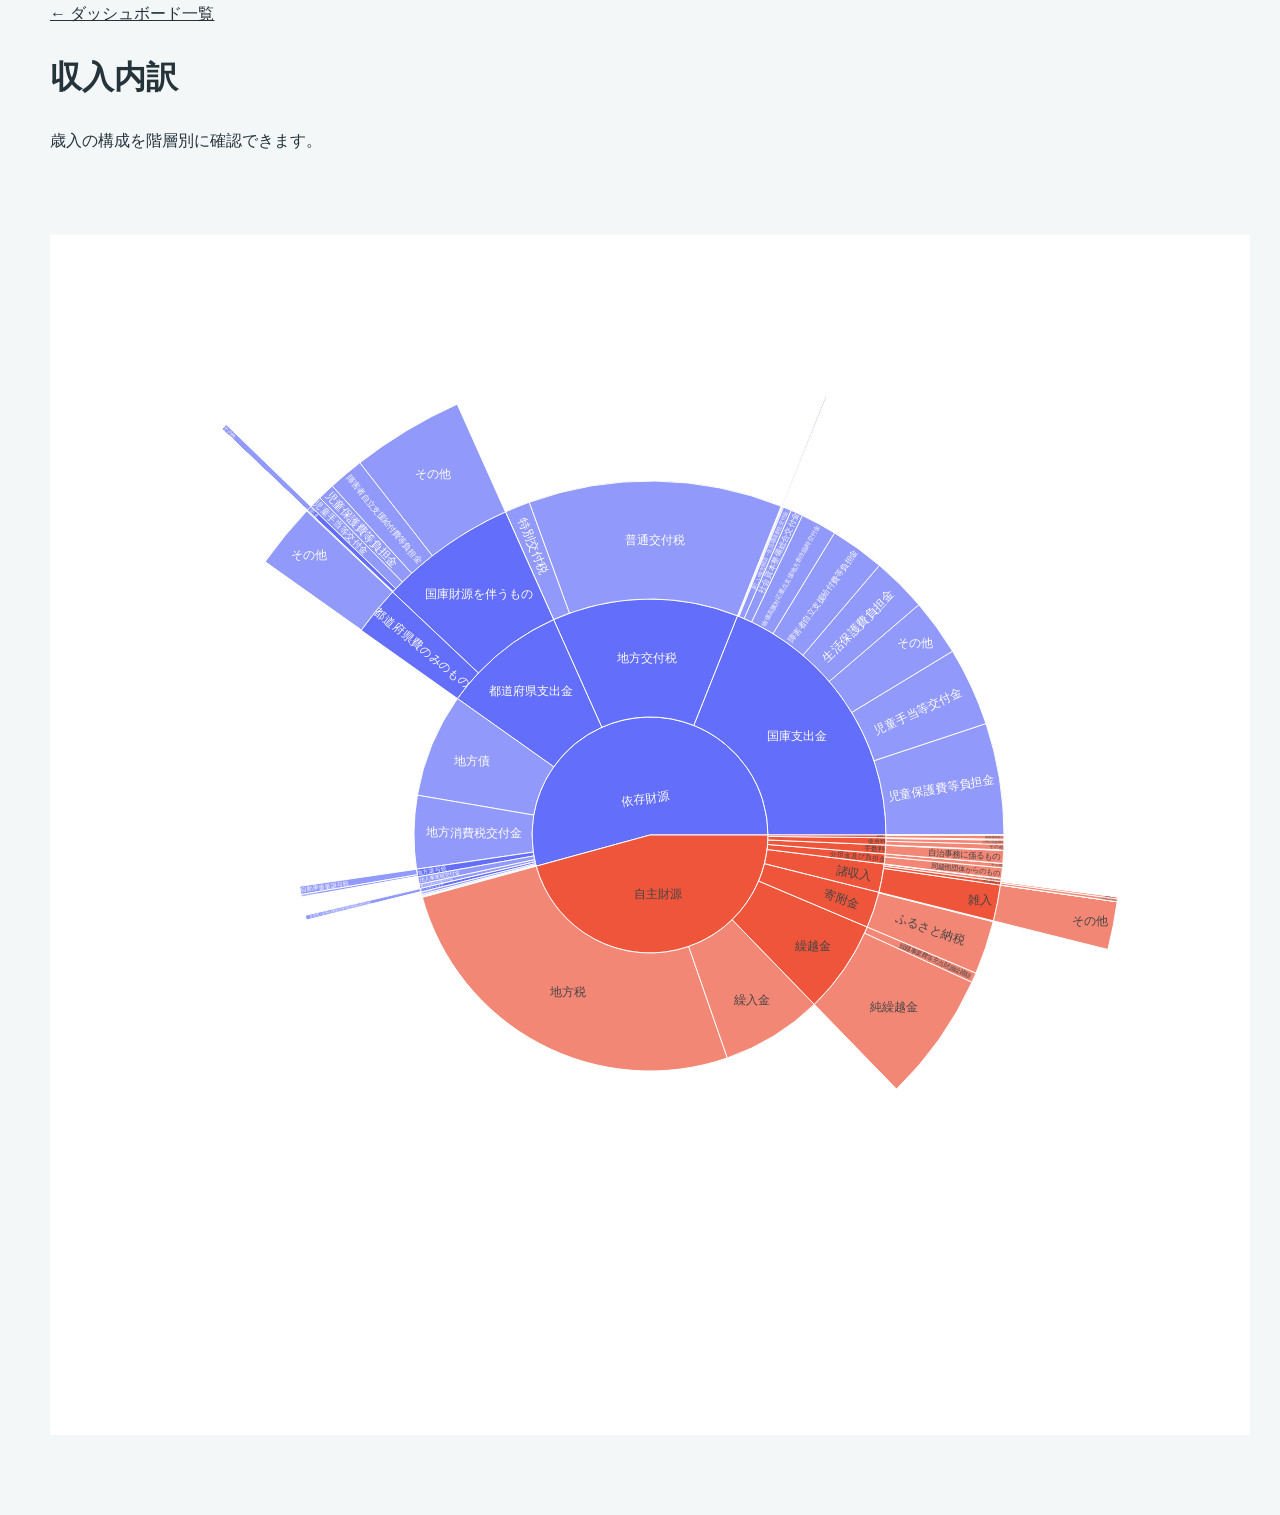
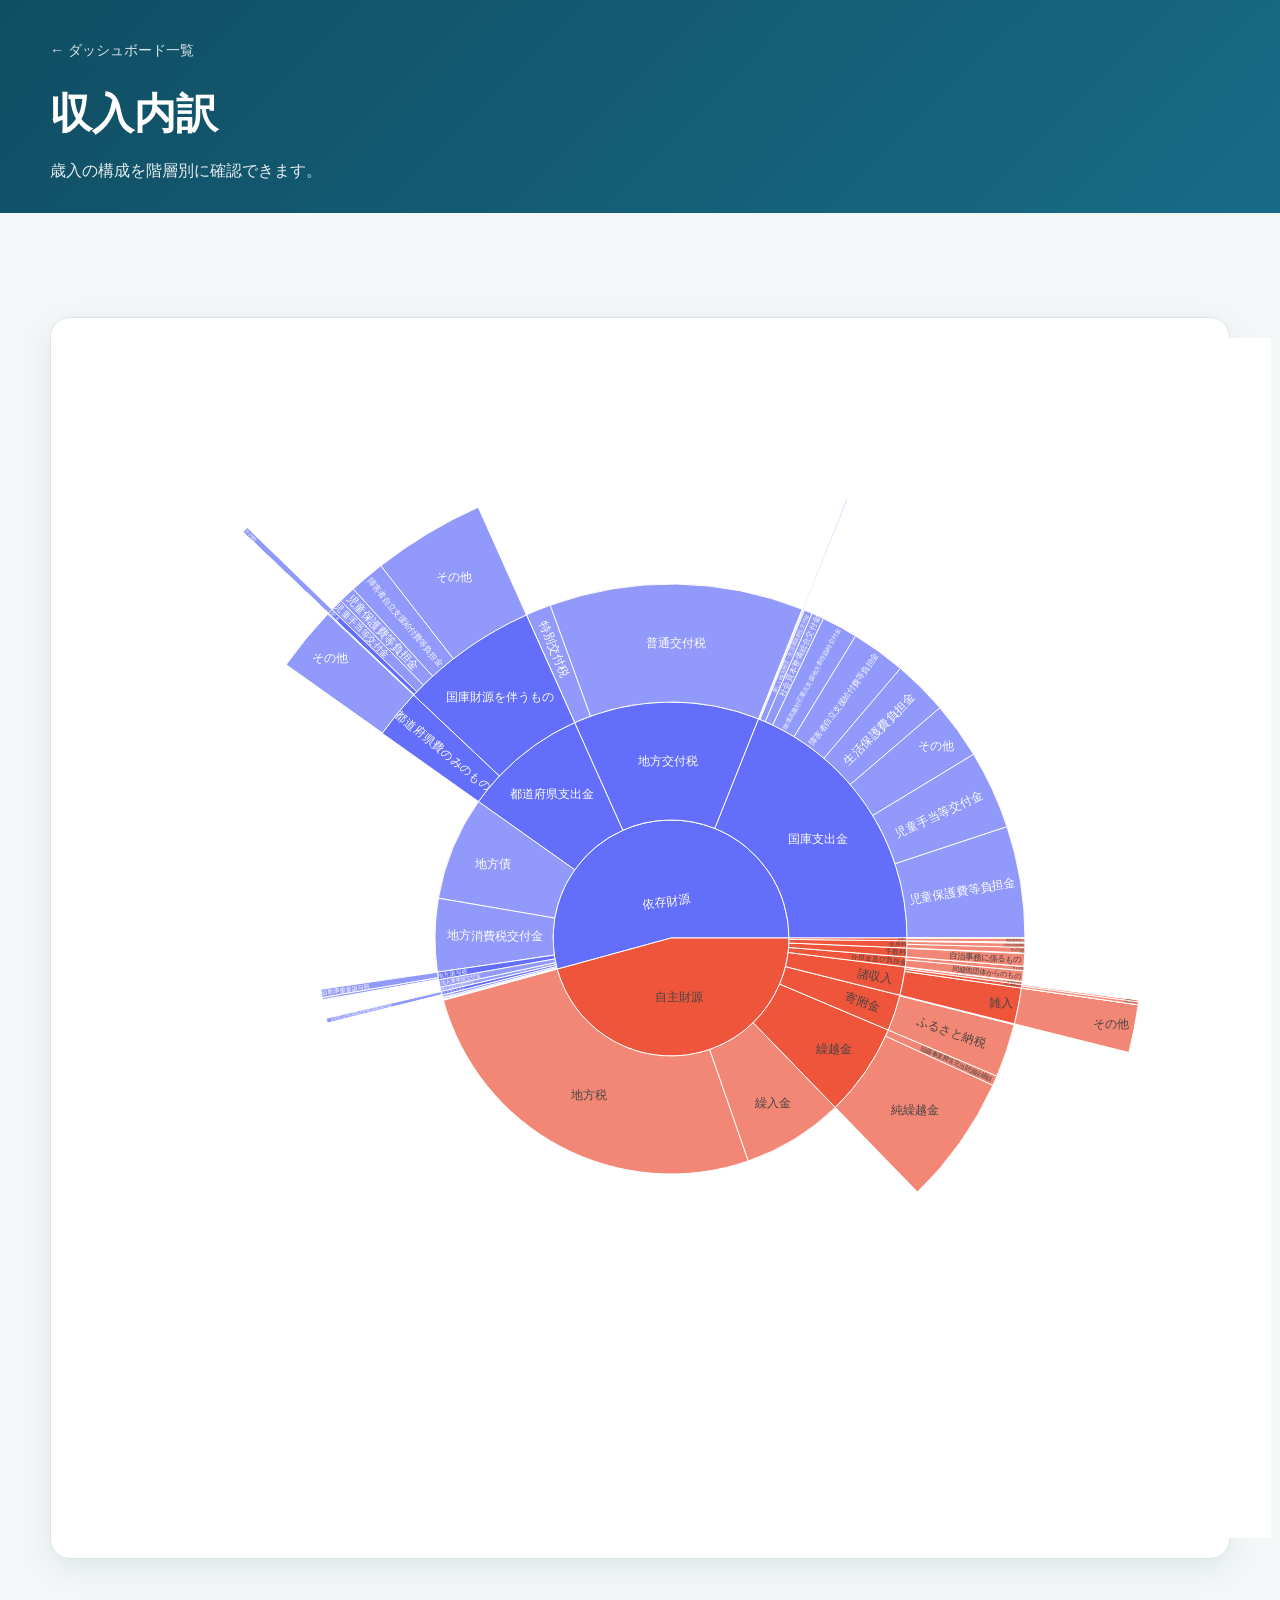
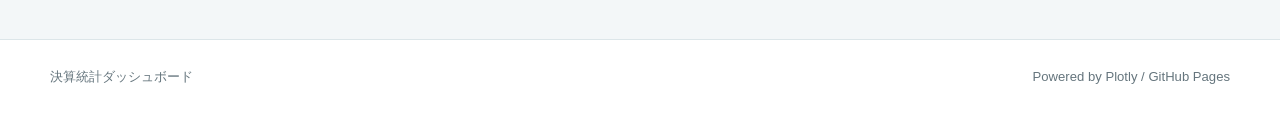
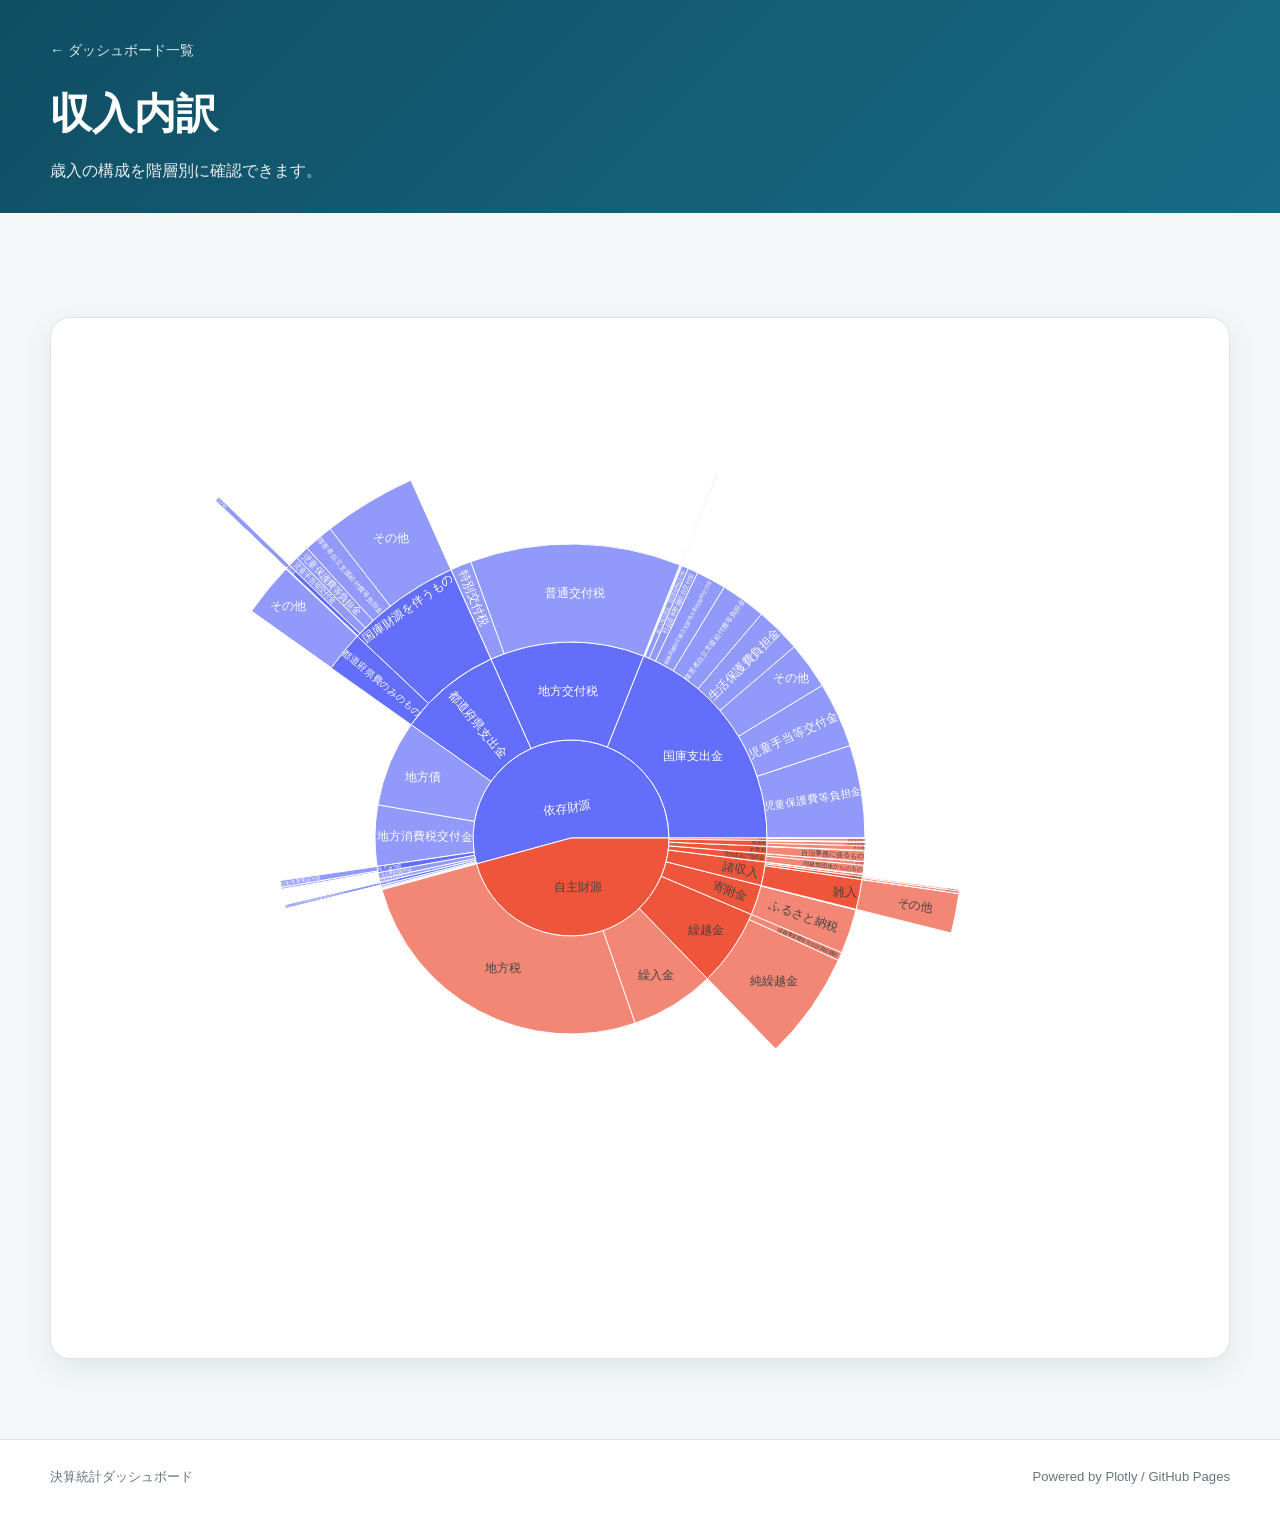
